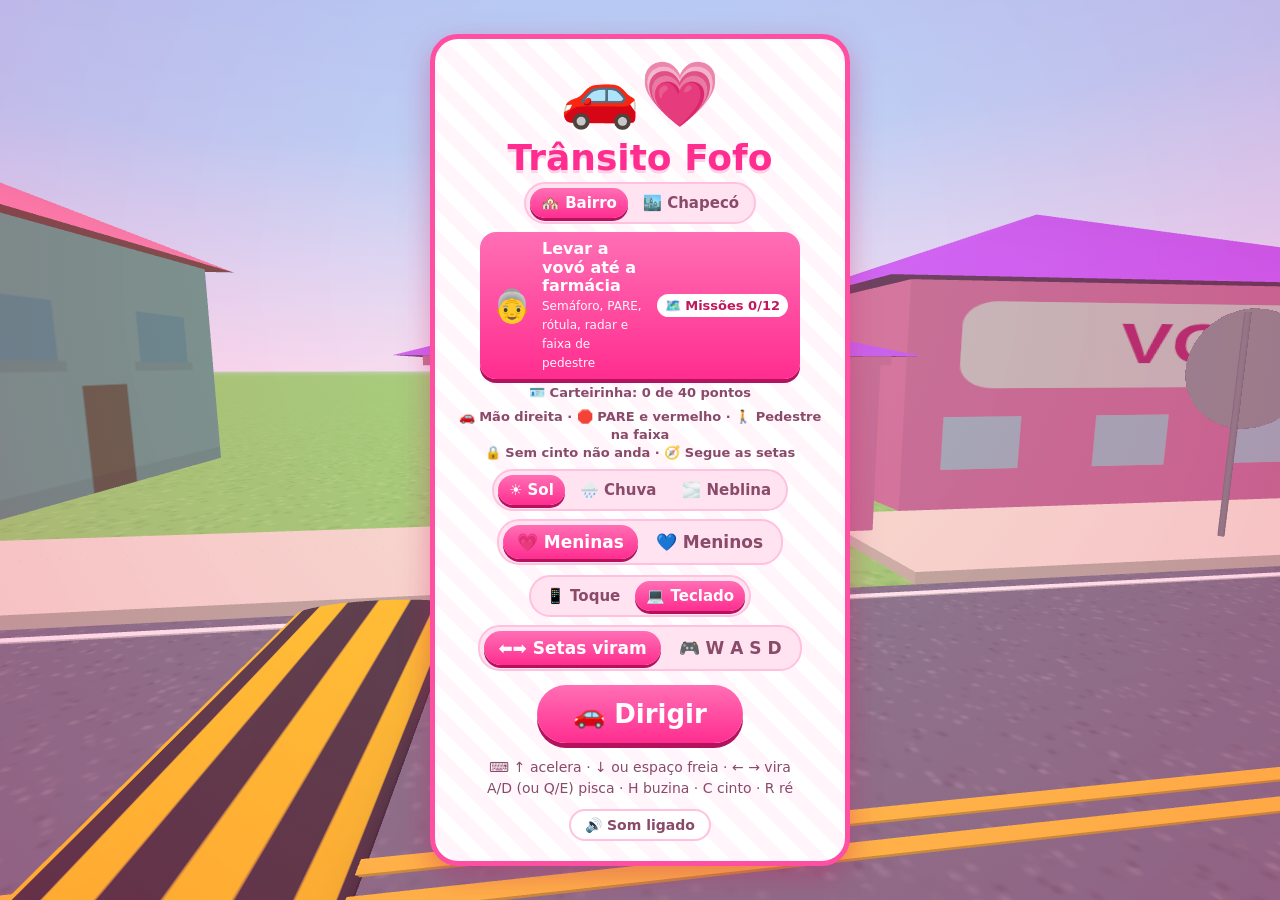
==== vr/index.html @ c03e8977 "Óculos (Meta Quest): versão de teste em /vr/ — dirigir sentado no banco do motorista Co-Authored-By:" ====
<!doctype html>
<html lang="pt-BR">
<head>
<meta charset="utf-8">
<meta name="viewport" content="width=device-width,initial-scale=1,maximum-scale=1,user-scalable=no,viewport-fit=cover">
<meta name="theme-color" content="#ff4fa3">
<meta name="robots" content="noindex">
<title>Trânsito Fofo — o bairro</title>
<link rel="icon" href="data:,">
<style>
/* tema (spec 015): os rosas da interface viram variáveis; body.tema-azul troca pelo mesmo tom em azul (matiz 215°).
   Vermelho de multa/limite, amarelo e verde não mudam (são cores de trânsito). */
:root {
  --t-3a1028: #3a1028;
  --t-5a2a4a: #5a2a4a;
  --t-6a2a4a: #6a2a4a;
  --t-78003c-rgb: 120 0 60;
  --t-8a2a5a: #8a2a5a;
  --t-8a4a6a: #8a4a6a;
  --t-a00050-rgb: 160 0 80;
  --t-b3125f: #b3125f;
  --t-c2185b: #c2185b;
  --t-c2185b-rgb: 194 24 91;
  --t-e0157a: #e0157a;
  --t-ff2d8f: #ff2d8f;
  --t-ff3d9a: #ff3d9a;
  --t-ff4fa3: #ff4fa3;
  --t-ff4fa3-rgb: 255 79 163;
  --t-ff6fb5: #ff6fb5;
  --t-ffa6d2: #ffa6d2;
  --t-ffc1de: #ffc1de;
  --t-ffc4df: #ffc4df;
  --t-ffd1e6: #ffd1e6;
  --t-ffd6ec-rgb: 255 214 236;
  --t-ffd9ea: #ffd9ea;
  --t-ffe3f0: #ffe3f0;
  --t-fff0f7: #fff0f7;
  --t-fff5fa: #fff5fa;
}
body.tema-azul {
  --t-3a1028: #0b1a2f;
  --t-5a2a4a: #223652;
  --t-6a2a4a: #223c62;
  --t-78003c-rgb: 0 42 105;
  --t-8a2a5a: #224982;
  --t-8a4a6a: #405b85;
  --t-a00050-rgb: 0 58 145;
  --t-b3125f: #0c4baa;
  --t-c2185b: #1155b9;
  --t-c2185b-rgb: 17 85 185;
  --t-e0157a: #0e5fd8;
  --t-ff2d8f: #1e78ff;
  --t-ff3d9a: #1975ff;
  --t-ff4fa3: #2b80ff;
  --t-ff4fa3-rgb: 43 128 255;
  --t-ff6fb5: #4b93ff;
  --t-ffa6d2: #82b4ff;
  --t-ffc1de: #93beff;
  --t-ffc4df: #96c0ff;
  --t-ffd1e6: #a3c8ff;
  --t-ffd6ec-rgb: 168 203 255;
  --t-ffd9ea: #abcdff;
  --t-ffe3f0: #b5d3ff;
  --t-fff0f7: #c2daff;
  --t-fff5fa: #c7ddff;
}

* { box-sizing: border-box; -webkit-tap-highlight-color: transparent; }
html, body {
  margin: 0; height: 100%; overflow: hidden; background: #8fd0ff;
  font-family: "Trebuchet MS", "Arial Rounded MT Bold", system-ui, sans-serif;
  user-select: none; -webkit-user-select: none; -webkit-touch-callout: none; touch-action: none;
}
#game { position: fixed; inset: 0; width: 100%; height: 100%; display: block; }
#hud, .overlay, #pedais { height: 100vh; height: 100dvh; bottom: auto; }
.hidden { display: none !important; }

/* ---------- Tela inicial ---------- */
.overlay { position: fixed; inset: 0; display: flex; align-items: center; justify-content: center; padding: 16px;
  background: radial-gradient(circle at 50% 30%, rgb(var(--t-ffd6ec-rgb) / .25), rgb(var(--t-ff4fa3-rgb) / .3)); }
.card { background: #fff; border-radius: 28px; padding: 20px 22px; text-align: center; max-width: 420px; width: 100%;
  max-height: 100%; overflow: auto; touch-action: pan-y; border: 5px solid var(--t-ff4fa3); box-shadow: 0 10px 30px rgb(var(--t-c2185b-rgb) / .35);
  background-image: repeating-linear-gradient(45deg, #fff 0 14px, var(--t-fff5fa) 14px 28px); }
.bigIcon { font-size: 64px; line-height: 1.1; }
h1 { margin: 8px 0 4px; font-size: 36px; color: var(--t-ff2d8f); text-shadow: 0 3px 0 var(--t-ffd1e6); }
.sub { margin: 0 0 16px; color: var(--t-8a4a6a); font-weight: 700; font-size: 17px; line-height: 1.4; }
.hint { color: var(--t-8a4a6a); font-size: 14px; margin: 14px 0 0; line-height: 1.5; }
button { font: inherit; font-size: 26px; font-weight: 900; color: #fff; background: linear-gradient(var(--t-ff6fb5), var(--t-ff2d8f));
  border: none; border-radius: 40px; padding: 14px 36px; box-shadow: 0 5px 0 var(--t-b3125f); cursor: pointer; }
button:active { transform: translateY(3px); box-shadow: 0 2px 0 var(--t-b3125f); }
.mute { display: inline-block; margin-top: 10px; padding: 6px 14px; border-radius: 16px; font-weight: 800; font-size: 14px;
  color: var(--t-8a4a6a); border: 2px solid var(--t-ffc1de); cursor: pointer; background: #fff; }
#fps { position: fixed; bottom: 4px; right: 6px; color: #fff; font: 700 12px monospace; background: rgba(0,0,0,.45); padding: 2px 8px; border-radius: 8px; pointer-events: none; }

/* ---------- flash do radar e estrelinhas voando ---------- */
#flash { position: fixed; inset: 0; background: #fff; pointer-events: none; opacity: 0; }
#flash.pisca { animation: flash .55s ease-out; }
/* spec 051: foto do radar — cartão de foto (polaroide) com o carro visto do poste do radar */
#fotoRadar { position: fixed; right: 10px; top: calc(env(safe-area-inset-top, 0px) + 92px); width: min(230px, 46vw); z-index: 8; pointer-events: none;
  background: #fffdf6; border-radius: 6px; padding: 7px 7px 9px; box-shadow: 0 6px 18px rgba(0,0,0,.35); transform: rotate(2.5deg);
  font: 700 11px/1.35 ui-monospace, Consolas, monospace; color: #222; text-shadow: none; }
#fotoRadar.entra { animation: fotoEntra .45s cubic-bezier(.2,1.4,.4,1); }
@keyframes fotoEntra { from { transform: translateX(120%) rotate(12deg); opacity: 0; } to { transform: rotate(2.5deg); opacity: 1; } }
#fotoRadar .fotoTopo { background: #111; color: #ffd23f; font-weight: 900; font-size: 11px; padding: 3px 6px; border-radius: 3px 3px 0 0; letter-spacing: .5px; }
#fotoImg { display: block; width: 100%; aspect-ratio: 4 / 3; object-fit: cover; filter: grayscale(.55) sepia(.35) contrast(1.15); background: #333; }
#fotoTxt { margin-top: 5px; }
#fotoTxt b { color: #c8102e; font-size: 13px; }
@keyframes flash { 0% { opacity: .95 } 100% { opacity: 0 } }
#voo { position: fixed; inset: 0; pointer-events: none; }
.voa.perde { color: #ff3b3b; text-shadow: 0 2px 0 #fff, 0 0 8px rgba(0,0,0,.45); }
.voa { position: fixed; transform: translate(0, 0); margin: -16px 0 0 -70px; width: 140px; white-space: nowrap; text-align: center; font-size: 28px; font-weight: 900;
  color: #ffd84d; text-shadow: 0 2px 0 var(--t-c2185b), 0 0 8px rgba(0,0,0,.4); transition: transform 1.1s cubic-bezier(.5,-0.3,.6,1), opacity 1.1s ease-in; }

/* ---------- relatório da viagem ---------- */
#relatorio { z-index: 5; background: rgb(var(--t-ff4fa3-rgb) / .35); }
.card.rel { padding: 14px 16px 16px; text-align: left; }
.relTopo { display: flex; align-items: center; gap: 10px; }
.relTopo .bigIcon { font-size: 46px; }
.relTopo h2 { margin: 0; font-size: 24px; color: var(--t-ff2d8f); }
.relTopo .sub { margin: 2px 0 0; font-size: 15px; }
.relEstrelas { text-align: center; font-size: 40px; font-weight: 900; color: #ffb400; margin: 6px 0 4px; text-shadow: 0 2px 0 #ffe6a0; }
#relLista { list-style: none; margin: 0; padding: 0; display: flex; flex-direction: column; gap: 5px; }
#relLista li { border-radius: 14px; padding: 6px 10px; font-weight: 800; font-size: 15px; display: flex; flex-wrap: wrap; align-items: baseline; gap: 2px 8px; }
#relLista li b { margin-left: auto; white-space: nowrap; }
#relLista li small.lin { flex-basis: auto; order: 0; font-size: 13px; }
#relLista li small { flex-basis: 100%; order: 3; font-weight: 700; color: var(--t-8a4a6a); font-size: 13px; }
#relLista li.ok { background: #e8fbe9; color: #1f7a35; }
#relLista li.multa, #relLista li.bat { background: #ffe8e8; color: #b3121b; }
.relTotal { margin-top: 10px; text-align: center; font-size: 21px; font-weight: 900; color: #b3121b; background: #fff0f0; border-radius: 16px; padding: 8px; border: 3px solid #ffc1c1; }
#relatorio.semMulta .relTotal { color: #1f7a35; background: #e8fbe9; border-color: #b8ecc0; }
.relTotal b { font-size: 25px; }
.relCnh { text-align: center; margin: 8px 0 12px; font-weight: 800; color: #5a3a4a; font-size: 16px; line-height: 1.5; }
#relSusp.ruim { color: #b3121b; } #relSusp.bom { color: #1f7a35; }
.card.rel button { display: block; margin: 0 auto; font-size: 22px; padding: 12px 26px; }
.missao { margin: 0 0 8px; color: var(--t-e0157a); font-size: 18px; font-weight: 800; }

/* ---------- Pedais (spec 005): acelerador deslizante à direita, freio à esquerda ---------- */
#pedais { --f: 0; --lim: .57; --v: 0; --pad: 14px; position: fixed; inset: 0; pointer-events: none; z-index: 2; }
.pedal .sola { position: relative; border-radius: 30px; transition: transform .07s ease-out, box-shadow .07s ease-out, filter .07s; }
.pedal .sola::after { content: ''; position: absolute; inset: 0; border: 4px solid #fff; border-radius: inherit; pointer-events: none; }
.pedal .nerv { position: absolute; inset: 0; border-radius: inherit; pointer-events: none;
  background: repeating-linear-gradient(to top, transparent 0 15px, rgba(0,60,20,.13) 15px 19px); }

/* acelerador */
/* spec 016: acelerador VERDE (anda) e freio VERMELHO (para), como o semáforo — iguais nos dois temas */
#acelTrilho { position: absolute; inset: 0; background: linear-gradient(90deg, #c8f5cf, #8ee09b 55%, #5fcd74);
  box-shadow: 0 7px 0 #1f7a35, 0 10px 18px rgba(0,0,0,.28); }
#acelFill { position: absolute; inset: 0; border-radius: inherit;
  background: linear-gradient(to top, #8fe39c 0, #1fae4b calc(var(--pad) + var(--lim) * (100% - 2 * var(--pad))),
    #ffb347 calc(var(--pad) + var(--lim) * (100% - 2 * var(--pad))), #ff7a00 100%);     /* acima do limite: laranja (vermelho é do freio) */
  clip-path: inset(calc(var(--pad) + (1 - var(--f)) * (100% - 2 * var(--pad))) 0 0 0 round 16px 16px 30px 30px); }
#acelFaixa { position: absolute; left: -2px; right: -2px; height: 9px; transform: translateY(50%); border-radius: 5px;
  bottom: calc(var(--pad) + var(--lim) * (100% - 2 * var(--pad))); transition: bottom .35s ease-out;
  background: linear-gradient(#fff3a6, #ffcc1f 45%, #e6a300); box-shadow: 0 0 0 2px #fff, 0 2px 6px rgba(0,0,0,.3); z-index: 2; }
#acelLim { position: absolute; right: calc(100% + 8px); top: 50%; transform: translateY(-50%); background: #ffd23f; color: #6b4200;
  font-weight: 900; font-size: 15px; line-height: 1; padding: 5px 8px; border-radius: 12px; border: 3px solid #fff;
  box-shadow: 0 2px 6px rgba(0,0,0,.25); text-shadow: none; }
#acelLim::after { content: ''; position: absolute; left: 100%; top: 50%; transform: translateY(-50%); border: 6px solid transparent; border-left-color: #fff; }
#acelVel { position: absolute; left: 12px; right: 12px; height: 4px; border-radius: 2px; background: rgba(255,255,255,.9);
  bottom: calc(var(--pad) + var(--v) * (100% - 2 * var(--pad))); transform: translateY(50%); box-shadow: 0 0 0 1px rgb(var(--t-a00050-rgb) / .35); z-index: 1; }
#acelPe { position: absolute; left: 50%; width: 62px; height: 62px; margin-left: -31px; z-index: 3;
  bottom: calc(var(--pad) + var(--f) * (100% - 2 * var(--pad))); transform: translateY(50%) scale(.8); opacity: 0;
  transition: opacity .1s, transform .1s; filter: drop-shadow(0 3px 3px rgba(0,70,25,.4)); }
#acelPe svg { width: 100%; height: 100%; display: block; }
#acelDica { position: absolute; left: 0; right: 0; bottom: 18%; text-align: center; color: #1f7a35; font-weight: 900; font-size: 15px;
  line-height: 1.15; text-shadow: 0 1px 0 #fff; animation: dica 1.4s ease-in-out infinite; }
@keyframes dica { 0%, 100% { transform: translateY(6px) } 50% { transform: translateY(-10px) } }
#acelRot { position: absolute; left: 50%; top: -13px; transform: translateX(-50%) rotate(-3deg); background: #1fae4b; color: #fff;
  font-weight: 900; font-size: 13px; letter-spacing: 1px; padding: 2px 9px; border-radius: 10px; border: 2px solid #fff;
  box-shadow: 0 2px 5px rgba(0,0,0,.25); text-shadow: none; z-index: 4; white-space: nowrap; transition: transform .07s; }
/* afunda ao toque */
#acel.apertado #acelTrilho { transform: translateY(5px) scaleX(.95);
  box-shadow: 0 2px 0 #1f7a35, 0 4px 8px rgba(0,0,0,.25), 0 0 18px 4px rgba(31,174,75,.45); }
#acel.apertado #acelRot { transform: translateX(-50%) translateY(5px) rotate(-3deg); }
#acel.apertado #acelPe { opacity: 1; transform: translateY(50%) scale(1); }
#acel.apertado #acelDica, #acel.usado #acelDica { display: none; }
#acel.acima #acelPe path { fill: #fff1de; stroke: #ff7a00; }
#acel.acima #acelTrilho::after { border-color: #ffd9b0; animation: alerta .5s ease-in-out infinite alternate; }
@keyframes alerta { from { box-shadow: 0 0 0 0 rgba(255,122,0,.0) } to { box-shadow: 0 0 0 5px rgba(255,122,0,.6) } }

/* freio */
#freio .sola { position: absolute; inset: 0; background: radial-gradient(circle at 35% 25%, #ff6a5c, #e8262f 55%, #b3121b);
  box-shadow: 0 7px 0 #7a0a0a, 0 10px 18px rgba(0,0,0,.28); }
#freio .nerv { background: repeating-linear-gradient(to top, transparent 0 13px, rgba(90,0,10,.14) 13px 17px); }
#freio .rot { position: absolute; inset: 0; display: flex; flex-direction: column; align-items: center; justify-content: center; gap: 2px;
  color: #fff; text-shadow: 0 2px 0 #9b1020; }
#freio .ico { font-size: 38px; line-height: 1; text-shadow: none; filter: drop-shadow(0 2px 0 rgba(120,0,20,.45)); }
#freio b { font-size: 21px; font-weight: 900; letter-spacing: 1.5px; }
#freio.apertado .sola { transform: perspective(500px) rotateX(10deg) translateY(6px) scale(.95); filter: brightness(.9) saturate(1.15);
  box-shadow: 0 1px 0 #7a0a0a, 0 3px 6px rgba(0,0,0,.25), 0 0 0 7px rgba(255,70,50,.45), 0 0 22px 6px rgba(255,40,30,.5); }
#freio.apertado .sola::after { border-color: #ffe1e1; }
#freio.apertado .ico { animation: aperta .25s ease-out; }
@keyframes aperta { 0% { transform: scale(1) } 40% { transform: scale(1.25, .8) } 100% { transform: scale(1) } }

/* escolha do controle no menu */
.modo { display: inline-flex; gap: 4px; padding: 4px; margin: 0 0 14px; background: var(--t-ffe3f0); border-radius: 22px; border: 2px solid var(--t-ffc1de); }
.modo span { padding: 7px 14px; border-radius: 18px; font-weight: 900; font-size: 17px; color: var(--t-8a4a6a); cursor: pointer; }
.modo span.on { background: linear-gradient(var(--t-ff6fb5), var(--t-ff2d8f)); color: #fff; box-shadow: 0 3px 0 var(--t-b3125f); }
#corCtl { display: flex; width: max-content; margin: 0 auto 10px; }
#corCtl span[data-cor=azul].on { background: linear-gradient(#6fb0ff, #2d74ff); box-shadow: 0 3px 0 #1249b3; }

.setaBtn { pointer-events: auto; width: 46px; height: 46px; padding: 0; border-radius: 50%; display: flex; align-items: center; justify-content: center;
  background: radial-gradient(circle at 35% 30%, #ffd98a, #f5a623 60%, #d98400); border: 3px solid #fff;
  box-shadow: 0 4px 0 #9a5800, 0 6px 10px rgba(0,0,0,.25); filter: saturate(.75) brightness(.95); touch-action: none; }
.setaBtn svg { width: 27px; height: 27px; display: block; }
.reBtn { font: 900 18px/1 system-ui, sans-serif; color: #fff; }                         /* spec 046: ré no Centro */
.reBtn.on { background: radial-gradient(circle at 35% 30%, #ffffff, #dfe7ff 55%, #b9c7f0); color: #2b3a8a; }
body.centro.modo-volante #setas { width: 150px; margin-left: -75px; }
.setaBtn:active { transform: translateY(3px); box-shadow: 0 2px 0 #9a5800, 0 4px 8px rgba(0,0,0,.25); }
.setaBtn.ligada { filter: none; border-color: #fff3c4; }
.setaBtn.ligada.aceso { background: radial-gradient(circle at 35% 30%, #fff6c8, #ffd000 55%, #ffae00);
  box-shadow: 0 5px 0 #9a5800, 0 0 0 5px rgba(255,200,0,.55), 0 0 22px 8px rgba(255,190,0,.75); }

/* =====================================================================================================================
   spec 008 — interface em 3 faixas: TOPO (placar + barra de GPS, ≤ 22% da altura) · MEIO livre (22–68%) · PAINEL (≥ 70%)
   Os avisos temporários (multa, dica, boas-vindas, indicadores do PARE) entram só no alto do meio (22% a 37%).
   ===================================================================================================================== */
:root { --sb: env(safe-area-inset-bottom, 0px); --st: env(safe-area-inset-top, 0px); --m: 10px; --pedalW: clamp(66px, 20vw, 80px);
  --volW: min(156px, 40vw); --volPedW: clamp(60px, 17vw, 72px); --painelBase: calc(var(--sb) + 10px); }

/* ---------- topo: 1 linha fina ---------- */
#hud { position: fixed; inset: 0; pointer-events: none; color: #fff; text-shadow: 0 2px 0 var(--t-c2185b), 0 0 6px rgba(0,0,0,.35); }
#topo { position: absolute; top: calc(var(--st) + 6px); left: 6px; right: 6px; display: flex; justify-content: center; align-items: center; gap: 5px; }
#missaoTxt { display: none; }
#placar { display: flex; gap: 5px; }
#placar span, #rumo { background: rgba(255,255,255,.92); color: var(--t-8a2a5a); text-shadow: none; font-weight: 900; font-size: 15px; line-height: 1;
  padding: 5px 8px; border-radius: 13px; box-shadow: 0 2px 5px rgba(0,0,0,.18); white-space: nowrap; transition: transform .15s; }
#placar span.pula { animation: pula .45s ease-out; }
#placar span.treme { animation: tremePlacar .5s ease-in-out; background: #ffe1e1; }
@keyframes tremePlacar { 0%, 100% { transform: translateX(0) } 20% { transform: translateX(-5px) rotate(-4deg) } 40% { transform: translateX(5px) rotate(4deg) }
  60% { transform: translateX(-4px) rotate(-2deg) } 80% { transform: translateX(3px) } }
@keyframes pula { 0% { transform: scale(1) } 35% { transform: scale(1.35) } 100% { transform: scale(1) } }
#rumo { display: flex; align-items: center; gap: 4px; padding: 2px 8px 2px 3px; }
#rumo small { font-size: 12px; }
#seta { position: relative; width: 21px; height: 21px; border-radius: 50%; background: var(--t-ff4fa3); flex: none; }
#seta svg { width: 100%; height: 100%; display: block; }
@media (max-width: 370px) { #placar span, #rumo { font-size: 13px; padding: 5px 6px; } #rumo { padding: 2px 6px 2px 3px; } #topo, #placar { gap: 4px; } }

/* ---------- barra única de GPS: conversão + próximo sinal + "curva!" (substitui balão, chips e o chip do pedal) ---------- */
#barra { position: absolute; top: calc(var(--st) + 40px); left: 6px; right: 6px; display: flex; flex-wrap: wrap; justify-content: center; gap: 4px 5px; }
#gps { background: #1a73e8; color: #fff; text-shadow: none; border: 2px solid #fff; border-radius: 14px; padding: 4px 10px;
  box-shadow: 0 2px 6px rgba(0,0,0,.25); font-weight: 900; font-size: 15px; line-height: 1.15; white-space: nowrap; max-width: 100%; animation: popB .35s ease-out; }
#gpsSub { color: #ffd23f; font-size: 14px; }
#gpsSub::before { content: '· '; color: #fff; }
#gps.ok { background: #1f9d55; }
#gps.ok #gpsSub { color: #fff; }
#ambChip { font-weight: 900; font-size: 15px; padding: 4px 10px; border-radius: 14px; border: 2px solid #fff; color: #fff; text-shadow: none;
  animation: giroflex .5s steps(1) infinite; }
@keyframes giroflex { 0% { background: #e8262f; } 50% { background: #2a6aff; } }
#gps.espera { background: #e8262f; animation: none; }
#gps.agora { background: var(--t-ff4fa3); animation: gpsAgora .45s ease-in-out infinite alternate; }
@keyframes gpsAgora { from { transform: scale(1); } to { transform: scale(1.12); } }
#proximo { display: flex; gap: 5px; }
.chip { background: rgba(255,255,255,.95); color: var(--t-5a2a4a); text-shadow: none; font-weight: 900; font-size: 15px; line-height: 1.15; padding: 4px 9px; border-radius: 14px;
  box-shadow: 0 2px 5px rgba(0,0,0,.2); border: 2px solid #8a909c; white-space: nowrap; }
.chip.vermelho { border-color: #e8262f; background: #ffe3e3; color: #a0101a; }
.chip.amarelo { border-color: #f2b705; background: #fff6d6; color: #7a5a00; }
.chip.verde { border-color: #1fae4b; background: #e3fbe8; color: #11672c; }
.chip.pare { border-color: #e8262f; }
#acelCurva { background: #fff; color: var(--t-c2185b); border: 2px solid var(--t-ff4fa3); font-weight: 900; font-size: 15px; line-height: 1.15; padding: 4px 9px; border-radius: 14px;
  box-shadow: 0 2px 5px rgba(0,0,0,.2); text-shadow: none; white-space: nowrap; animation: popB .3s ease-out; }
#acelCurva:not(.on) { display: none; }
@keyframes popB { from { transform: scale(.4); opacity: 0 } to { transform: scale(1); opacity: 1 } }
@media (max-width: 370px) { #gps, .chip, #acelCurva { font-size: 14px; padding: 3px 7px; } #gpsSub { font-size: 13px; } }

/* ---------- avisos temporários: só no alto do meio (de 22% a 37% da altura) ---------- */
#aviso, #dica { position: absolute; left: 50%; top: 22%; transform: translateX(-50%); width: min(94vw, 440px); background: rgba(255,255,255,.96); color: var(--t-3a1028);
  text-shadow: none; border: 3px solid #e8262f; border-radius: 16px; padding: 5px 10px 6px; box-shadow: 0 5px 14px rgba(0,0,0,.28); animation: pop .45s ease-out; text-align: center; }
#dica { border-color: #ff9f1c; }
#avisoTitulo { font-weight: 900; font-size: 21px; line-height: 1.15; color: #d0121b; white-space: nowrap; overflow: hidden; text-overflow: ellipsis; }
#avisoLinha .nw { white-space: nowrap; }
#avisoLinha { font-weight: 900; font-size: 16px; line-height: 1.2; margin-top: 2px; white-space: nowrap; letter-spacing: -.3px; }
#avisoExplica { font-weight: 800; font-size: 16px; color: var(--t-6a2a4a); margin-top: 2px; line-height: 1.2; }
#dicaTxt { font-weight: 900; font-size: 20px; line-height: 1.15; }
#dicaSub { font-weight: 800; font-size: 15px; color: var(--t-6a2a4a); margin-top: 2px; line-height: 1.2; }
@media (max-width: 370px) { #aviso, #dica { width: 97vw; padding: 4px 6px 5px; } #avisoLinha { font-size: 15px; letter-spacing: -.5px; } #avisoTitulo { font-size: 20px; } #avisoExplica, #dicaSub { font-size: 15px; } }
/* boas-vindas / acertos: pílula de 1 linha no alto do meio */
#msg { position: absolute; left: 50%; top: 22%; transform: translateX(-50%); font-size: 17px; font-weight: 900; line-height: 1.15;
  background: rgb(var(--t-ff4fa3-rgb) / .9); border: 2px solid #fff; border-radius: 15px; padding: 3px 12px 4px; box-shadow: 0 3px 8px rgba(0,0,0,.2); text-shadow: 0 1px 0 var(--t-b3125f);
  text-align: center; width: max-content; max-width: 92vw; white-space: pre-line; animation: pop .5s ease-out; }
@keyframes pop { from { transform: translateX(-50%) scale(.3); opacity: 0 } to { transform: translateX(-50%) scale(1); opacity: 1 } }
/* indicadores do PARE: pequenos, nas bordas, logo abaixo da linha das boas-vindas */
.lado { position: absolute; top: calc(22% + 34px); font-weight: 900; font-size: 14px; line-height: 1.1; padding: 4px 9px; border-radius: 13px; text-shadow: none;
  border: 2px solid #fff; box-shadow: 0 3px 8px rgba(0,0,0,.3); white-space: nowrap; }
#ladoEsq { left: max(6px, env(safe-area-inset-left)); }
#ladoDir { right: max(6px, env(safe-area-inset-right)); }
.lado.vem { background: #e8262f; color: #fff; animation: piscaLado .5s ease-in-out infinite alternate; }
.lado.livre { background: #1fae4b; color: #fff; }
@keyframes piscaLado { from { transform: scale(1) } to { transform: scale(1.07) } }
#hud.cartao .lado { visibility: hidden; }      /* o cartão de multa/dica (4 s) ocupa o lugar; os indicadores voltam depois */

/* ---------- painel embaixo (≥ 70% da altura): velocímetro no centro, setas dos lados ---------- */
#velBox { position: absolute; left: 50%; margin-left: -45px; width: 90px; height: 54px; bottom: calc(var(--painelBase) + 12px);
  display: flex; align-items: center; justify-content: center; gap: 4px; background: rgba(255,255,255,.88); color: #333; text-shadow: none;
  padding: 0 5px 0 4px; border-radius: 18px; box-shadow: 0 3px 8px rgba(0,0,0,.25); border: 3px solid var(--t-ff4fa3); }
#velNum { display: flex; flex-direction: column; align-items: center; line-height: 1; min-width: 36px; }
#velTxt { font-size: 27px; font-weight: 900; line-height: 1; }
#velNum small { font-size: 10px; font-weight: 800; color: #777; margin-top: 1px; }
#limPlaca { width: 36px; height: 36px; border-radius: 50%; background: #fff; border: 4px solid #e8262f; flex: none;
  display: flex; align-items: center; justify-content: center; font-weight: 900; font-size: 15px; color: #111; }
#velBox.acima { background: #ffe1e1; border-color: #e8262f; animation: treme .35s ease-in-out infinite alternate; }
#velBox.acima #velTxt { color: #e8262f; }
#velBox { pointer-events: auto; cursor: pointer; }
#velBox.re { background: #fff; border-color: #333; }
#velBox.re #velUn { color: #fff; background: #333; border-radius: 6px; padding: 1px 5px; }
@keyframes treme { from { transform: rotate(-2deg) } to { transform: rotate(2deg) } }
#setas { position: fixed; left: 50%; width: 192px; margin-left: -96px; bottom: calc(var(--painelBase) + 16px); display: flex; justify-content: space-between;
  z-index: 3; pointer-events: none; }

/* pedais (modo padrão): freio à esquerda, acelerador à direita, baixos e finos, meio transparentes fora de uso */
#acel { position: absolute; right: max(var(--m), env(safe-area-inset-right)); bottom: var(--painelBase); width: var(--pedalW); height: calc(30vh - 32px); height: calc(30dvh - 32px); }
#freio { position: absolute; left: max(var(--m), env(safe-area-inset-left)); bottom: var(--painelBase); width: var(--pedalW); height: min(108px, 16dvh); }
.pedal { opacity: .85; transition: opacity .12s; }
.pedal.apertado { opacity: 1; }
#freio { opacity: 1; }                   /* freio sempre opaco: vermelho translúcido sobre o céu parecia rosa */
#freio .ico { font-size: 26px; }
#freio b { font-size: 15px; letter-spacing: 1px; }
#acelLim { display: none; }               /* o limite aparece 1× só, no velocímetro; no pedal fica a faixa dourada */
#acelDica { font-size: 13px; }
#acelPe { width: 46px; height: 46px; margin-left: -23px; }
#acelRot { font-size: 11px; top: -11px; padding: 1px 7px; }

/* ---------- modo volante (2 polegares): volante à esquerda · velocímetro + setas no centro · freio em cima do acelerador à direita ---------- */
#thumb { position: fixed; left: max(var(--m), env(safe-area-inset-left)); bottom: var(--painelBase); width: var(--volW); height: var(--volW); pointer-events: none; z-index: 2; }
#stick { position: absolute; inset: 0; }
#wheel { width: 100%; height: 100%; filter: drop-shadow(0 4px 6px rgba(0,0,0,.25)); will-change: transform; opacity: .9; }
#thumb.active #wheel { opacity: 1; }
.wheel svg { width: 100%; height: 100%; display: block; }
#wheel svg .hz { transform-box: fill-box; transform-origin: center; }
#wheel.honk svg .hz { animation: squish .38s ease-out; }
@keyframes squish { 0% { transform: scale(1) } 25% { transform: scale(1.22, .78) } 55% { transform: scale(.92, 1.1) } 80% { transform: scale(1.04, .97) } 100% { transform: scale(1) } }
body.modo-volante { --centroX: calc((var(--m) + var(--volW) + 100vw - var(--m) - var(--volPedW)) / 2); --acelH: calc(30dvh - 86px); }
body.modo-volante #acel { width: var(--volPedW); height: calc(30vh - 86px); height: var(--acelH); }
body.modo-volante #acelRot { display: none; }
body.modo-volante #freio { right: max(var(--m), env(safe-area-inset-right)); left: auto; width: var(--volPedW); height: 58px;
  bottom: calc(var(--painelBase) + 30vh - 86px + 4px); bottom: calc(var(--painelBase) + var(--acelH) + 4px); }
body.modo-volante #freio .rot { gap: 0; }
body.modo-volante #freio .ico { font-size: 22px; }
body.modo-volante #freio b { font-size: 11px; letter-spacing: .5px; }
body.modo-volante #freio .sola, body.modo-volante #acelTrilho { border-radius: 22px; }
body.modo-volante #velBox { left: var(--centroX); bottom: calc(var(--painelBase) + 58px); }
/* spec 018: botão do cinto, logo acima do velocímetro; pisca até pôr; depois fica verde e some */
#cintoBtn { position: fixed; left: 50%; transform: translateX(-50%); bottom: calc(var(--painelBase) + 74px); z-index: 3;
  pointer-events: auto; font-family: inherit; font-weight: 900; font-size: 15px; line-height: 1; color: #fff; background: linear-gradient(#ff8a3d, #f05a00);
  border: 3px solid #fff; border-radius: 18px; padding: 8px 14px; box-shadow: 0 3px 0 #a33a00, 0 6px 12px rgba(0,0,0,.25);
  text-shadow: none; cursor: pointer; animation: cintoPulsa .7s ease-in-out infinite alternate; white-space: nowrap; }
#cintoBtn.chama { animation: cintoChama .5s ease-in-out 2; }
@keyframes cintoChama { 0%,100% { transform: translateX(-50%) rotate(0) } 25% { transform: translateX(-50%) rotate(-8deg) scale(1.15) } 75% { transform: translateX(-50%) rotate(8deg) scale(1.15) } }
#cintoBtn.ok { background: linear-gradient(#5fd17a, #1f9d55); box-shadow: 0 3px 0 #11672c, 0 6px 12px rgba(0,0,0,.25); animation: none; }
@keyframes cintoPulsa { from { transform: translateX(-50%) scale(1) } to { transform: translateX(-50%) scale(1.08) } }
body.modo-volante #cintoBtn { left: var(--centroX); bottom: calc(var(--painelBase) + 120px); }
body.modo-volante #setas { left: var(--centroX); width: 144px; margin-left: -72px; bottom: var(--painelBase); }   /* spec 060: 3 botões (← R →) de 46 px */
@media (max-width: 379px) {   /* spec 060: tela estreita (360 px): 3 botões de 44 px (o mínimo do polegar) cabem entre volante e pedal */
  body.modo-volante #setas { width: 134px; margin-left: -67px; }
  body.modo-volante #setas .setaBtn { width: 44px; height: 44px; }
}

/* spec 021/022: missões no menu, medalha e botões do relatório */
.missoes { display: grid; grid-template-columns: 1fr 1fr; gap: 6px; margin: 2px auto 6px; width: min(320px, 100%); }
.missoes > span { position: relative; display: flex; flex-direction: column; align-items: center; gap: 1px; padding: 6px 4px; border-radius: 14px; font-weight: 800; font-size: 12.5px; line-height: 1.15;
  background: var(--t-fff0f7); border: 2px solid var(--t-ffc1de); color: var(--t-8a4a6a); cursor: pointer; text-align: center; }
.missoes > span b { font-size: 22px; }
.missoes > span i { position: absolute; top: -6px; right: -4px; font-style: normal; font-size: 20px; }
.missoes > span.on { background: linear-gradient(var(--t-ff6fb5), var(--t-ff2d8f)); color: #fff; border-color: #fff; box-shadow: 0 3px 0 var(--t-b3125f); }
.menuCnh { font-size: 13px; font-weight: 800; color: var(--t-8a4a6a); margin: 0 0 8px; }
.relMedalha { margin-left: auto; font-size: 40px; line-height: 1; display: flex; flex-direction: column; align-items: center; }
.relMedalha small { font-size: 11px; font-weight: 900; color: #1f7a35; }
.relBotoes { display: flex; gap: 8px; justify-content: center; }
.relBotoes button.sec { background: #fff; color: var(--t-c2185b); box-shadow: 0 4px 0 var(--t-ffc1de); border: 2px solid var(--t-ffc1de); }
.relBotoes button { font-size: 18px; padding: 10px 14px; white-space: nowrap; }
#menu .sub { font-size: 13px; line-height: 1.35; margin: 4px 0 8px; }
/* spec 021: relatório mais compacto (ganhou medalha e 2 botões; com 4 multas tem de caber em pé sem rolar) */
.relTopo h2 { font-size: 21px; line-height: 1.1; }
.relTopo .bigIcon { font-size: 40px; }
.relEstrelas { font-size: 34px; margin: 2px 0 2px; }
#relLista { gap: 4px; }
#relLista li { padding: 4px 10px; font-size: 14px; }
.relTotal { margin-top: 6px; padding: 5px; font-size: 19px; }
.relTotal b { font-size: 22px; }
.relCnh { margin: 5px 0 8px; font-size: 14px; line-height: 1.35; }
.relBotoes button { font-size: 17px; padding: 9px 14px; }

/* spec 031: missão escolhida no menu + tela de missões com cartões */
.missaoAtual { display: flex; align-items: center; gap: 10px; margin: 4px auto 6px; width: min(320px, 100%); padding: 8px 12px;
  border-radius: 16px; background: linear-gradient(var(--t-ff6fb5), var(--t-ff2d8f)); color: #fff; cursor: pointer; text-align: left;
  box-shadow: 0 4px 0 var(--t-b3125f); }
.missaoAtual .ico { font-size: 32px; }
.missaoAtual b { display: block; font-size: 16px; line-height: 1.15; }
.missaoAtual small { font-size: 12px; opacity: .95; }
.missaoAtual .troca { margin-left: auto; font-weight: 900; font-size: 13px; background: #fff; color: var(--t-c2185b); border-radius: 12px; padding: 4px 8px; white-space: nowrap; }
#telaMissoes { z-index: 20; }
.card.telaM { max-height: 100%; overflow-y: auto; padding: 14px 14px 16px; }
.card.telaM h2 { margin: 0; color: var(--t-ff2d8f); }
.card.telaM .sub { margin: 2px 0 8px; font-size: 13px; }
#missaoCtl.missoes { display: flex; flex-direction: column; gap: 7px; width: 100%; margin: 0 0 10px; }
#missaoCtl.missoes > span { position: relative; display: grid; grid-template-columns: 44px 1fr auto; grid-template-rows: auto auto; align-items: center;
  column-gap: 8px; text-align: left; padding: 8px 10px; font-size: 14px; border-radius: 14px; }
#missaoCtl.missoes > span b { grid-row: 1 / 3; font-size: 32px; text-align: center; }
#missaoCtl.missoes > span strong { font-size: 15px; line-height: 1.15; }
#missaoCtl.missoes > span em { grid-column: 2; font-style: normal; font-weight: 700; font-size: 12px; opacity: .85; }
#missaoCtl.missoes > span i { position: static; grid-column: 3; grid-row: 1 / 3; font-size: 26px; text-align: center; min-width: 30px; }
#missaoCtl.missoes .dif { font-size: 11px; letter-spacing: -1px; }
#fechaMissoes { font-size: 18px; padding: 9px 20px; background: #fff; color: var(--t-c2185b); box-shadow: 0 4px 0 var(--t-ffc1de); border: 2px solid var(--t-ffc1de); }
#missaoCtl.missoes .dif u { text-decoration: none; opacity: .25; }
#tempoCtl { display: flex; width: max-content; margin: 0 auto 8px; }
/* ---------- spec 041 (do site): Toque/Teclado e Volante/Pedais no menu; painel de teclas no modo Teclado ---------- */
#aparelhoCtl, #modoCtl, #mapaCtl { display: flex; width: max-content; margin: 0 auto 8px; }
/* spec 045: até o jogo terminar de carregar, os botões do menu ficam apagados (antes pareciam travados) */
body.carregando #menu .modo, body.carregando #playBtn { opacity: .45; pointer-events: none; }
#mapaCtl span { font-size: 15px; padding: 6px 11px; }
#missaoCtl span.chapeco { border-style: dashed; }
#aparelhoCtl span, #modoCtl span { font-size: 15px; padding: 6px 11px; }
#pcPainel { display: none; }
body.aparelho-pc #acel, body.aparelho-pc #freio, body.aparelho-pc #thumb, body.aparelho-pc #setas { display: none !important; }
body.aparelho-pc #pcPainel { display: flex; flex-direction: column; gap: 7px; position: absolute; left: 14px; bottom: 14px; padding: 10px 12px;
  background: rgba(255,255,255,.9); border-radius: 18px; box-shadow: 0 3px 10px rgba(0,0,0,.22); border: 3px solid var(--t-ff4fa3);
  color: var(--t-5a2a4a); font-weight: 800; font-size: 14px; text-shadow: none; pointer-events: none; z-index: 5; }
.pcLinha { display: flex; align-items: center; gap: 5px; white-space: nowrap; }
.pcLinha span { margin-right: 6px; }
.pcLinha .soVolante { display: inline-flex; align-items: center; gap: 5px; }
body.modo-pedais .pcLinha .soVolante, #hintPc .soVolante.off { display: none; }
kbd { display: inline-flex; align-items: center; justify-content: center; min-width: 30px; height: 30px; padding: 0 6px; border-radius: 8px;
  font: 900 15px/1 system-ui, sans-serif; color: #333; background: linear-gradient(#fff, #e9e9ef); border: 2px solid #c9c9d4; box-shadow: 0 3px 0 #a9a9b6;
  transition: transform .05s, background .05s; }
kbd.largo { min-width: 58px; font-size: 12px; }
kbd.on { transform: translateY(3px); box-shadow: 0 0 0 #a9a9b6; background: linear-gradient(#ffe36b, #ffc81e); border-color: #e0a800; }
body.aparelho-pc #velBox { left: 50%; margin-left: -60px; }
#tempoCtl span { font-size: 15px; padding: 6px 11px; }
#tempoCtl.travado span:not(.on) { opacity: .35; }                     /* spec 053: missão da chuva */

/* =====================================================================================================================
   spec 041 (vinda da versão do site, spec 015 de lá) — Centro de Chapecó (centro.html): velocidade em cima do carro,
   nome da rua no topo, botão de sair, crédito do OpenStreetMap
   ===================================================================================================================== */
body.centro #velBox { display: none !important; }
#velCarro { position: fixed; left: 0; top: 0; z-index: 1; pointer-events: none; display: flex; align-items: baseline; gap: 2px; will-change: transform;
  color: #3dff6e; font-weight: 900; line-height: 1; text-shadow: 0 0 3px #000, 0 1px 2px #000, 0 0 6px rgba(0,0,0,.6); }
#velCarroN { font-size: 22px; }
#velCarroLim { align-self: center; margin-left: 4px; width: 24px; height: 24px; border-radius: 50%; background: #fff; border: 3px solid #e8262f;
  display: flex; align-items: center; justify-content: center; color: #111; font-size: 11px; font-weight: 900; text-shadow: none; box-shadow: 0 1px 3px rgba(0,0,0,.4); }
#velCarro small { font-size: 11px; font-weight: 800; }
#velCarro.acima { color: #ff4040; }
#velCarro.acima #velCarroN { display: inline-block; animation: tremeVel .3s ease-in-out infinite alternate; }
@keyframes tremeVel { from { transform: rotate(-4deg) scale(1.05) } to { transform: rotate(4deg) scale(1.15) } }
#ruaAtual { background: rgba(255,255,255,.92); color: var(--t-8a4a6a); text-shadow: none; font-weight: 900; font-size: 15px; line-height: 1; padding: 6px 10px;
  border-radius: 13px; box-shadow: 0 2px 5px rgba(0,0,0,.18); white-space: nowrap; max-width: calc(100vw - 80px); overflow: hidden; text-overflow: ellipsis; }
/* spec 063b: no Centro o nome da rua encolhe (reticências) antes de chegar no ✕ */
body.centro #topo { padding-right: 44px; box-sizing: border-box; }
body.centro #ruaAtual { flex: 0 1 auto; min-width: 0; }
#sair { position: absolute; top: calc(env(safe-area-inset-top, 0px) + 6px); right: 8px; width: 34px; height: 34px; border-radius: 50%; background: rgba(255,255,255,.92);
  color: var(--t-5a2a4a); text-shadow: none; font: 900 18px/34px system-ui, sans-serif; text-align: center; text-decoration: none; pointer-events: auto;
  box-shadow: 0 2px 5px rgba(0,0,0,.18); }
#credito { position: fixed; left: 50%; top: calc(env(safe-area-inset-top, 0px) + 42px); transform: translateX(-50%); z-index: 1; pointer-events: none; font: 600 10px/1.2 Roboto, Arial, sans-serif;
  color: rgba(0,0,0,.6); background: rgba(255,255,255,.55); padding: 1px 6px; border-radius: 6px; white-space: nowrap; }
.hint.credito { font-size: 12px; opacity: .8; }
.hint a { color: inherit; font-weight: 800; }
/* spec 065: botão do óculos (Meta Quest) — só aparece com VR no navegador */
#vrBtn { margin-top: 10px; font-size: 21px; }
#vrVinheta { cursor: pointer; text-decoration: underline dotted; }

</style>
</head>
<body class="carregando">
<canvas id="game"></canvas>

<div id="hud" class="hidden">
  <!-- spec 008: 3 faixas. Topo = 1 linha (placar + destino) e a barra única de GPS; meio livre; painel embaixo -->
  <div id="topo">
    <div id="placar"><span>⭐ <b id="estrelas">0</b></span><span>🪪 <b id="pontosCnh">0</b></span><span>💰 <b id="dinheiro">1.000,00</b></span></div>
    <div id="rumo"><div id="seta"><svg viewBox="0 0 30 30"><path d="M15 4 L24 15 H18.5 V26 H11.5 V15 H6 Z" fill="#fff" stroke="#fff" stroke-width="1.5" stroke-linejoin="round"/></svg></div><div><small id="rumoIco">👵💊</small> <b id="rumoTxt">0 m</b></div></div>
    <div id="missaoTxt"></div>
  </div>
  <div id="barra">
    <div id="gps" class="hidden"><span id="gpsTxt"></span> <span id="gpsSub">liga a seta!</span></div>
    <div id="proximo" class="hidden"></div>
    <div id="acelCurva">↪ curva!</div>
    <div id="ambChip" class="hidden">🚑 vem atrás</div>
  </div>
  <div id="ladoEsq" class="lado hidden"></div><div id="ladoDir" class="lado hidden"></div>
  <div id="aviso" class="hidden"><div id="avisoTitulo"></div><div id="avisoLinha"></div><div id="avisoExplica"></div></div>
  <div id="velBox" class="ui" title="tocar = engatar/desengatar a ré (R)"><div id="velNum"><div id="velTxt">0</div><small id="velUn">km/h</small></div><div id="limPlaca" title="limite da via">40</div></div>
  <div id="msg" class="hidden"></div>
  <div id="dica" class="hidden"><div id="dicaTxt"></div><div id="dicaSub"></div></div>
</div>

<!-- spec 007/008: botões da seta (pisca), dos lados do velocímetro -->
<div id="setas" class="hidden">
  <button id="setaEsq" class="setaBtn ui" data-lado="esq" aria-label="seta para a esquerda"><svg viewBox="0 0 40 40"><path d="M5 20 L19 7 V14 H35 V26 H19 V33 Z" fill="#fff" stroke="#b35d00" stroke-width="2.2" stroke-linejoin="round"/></svg></button>
  <button id="reBtn" class="setaBtn reBtn ui" aria-label="engatar a ré">R</button>
  <button id="setaDir" class="setaBtn ui" data-lado="dir" aria-label="seta para a direita"><svg viewBox="0 0 40 40"><path d="M35 20 L21 7 V14 H5 V26 H21 V33 Z" fill="#fff" stroke="#b35d00" stroke-width="2.2" stroke-linejoin="round"/></svg></button>
</div>

<!-- spec 018: cinto de segurança (antes de sair; tecla C no PC) — o carro anda mesmo sem cinto (jogo livre) -->
<button id="cintoBtn" class="ui hidden" aria-label="pôr o cinto de segurança">🔓 Pôr o cinto</button>

<!-- spec 008: volante fixo embaixo à esquerda (só vira; coração = buzina) -->
<div id="thumb" class="hidden">
  <div id="stick"><div class="wheel" id="wheel"></div></div>
</div>

<!-- spec 041 (do site): no modo Teclado, sem pedal/volante/setas na tela — painel com as teclas (acendem ao apertar) -->
<div id="pcPainel" class="hidden">
  <div class="pcLinha"><kbd data-k="ArrowUp">↑</kbd><span>acelera</span><kbd data-k="ArrowDown">↓</kbd><kbd data-k="Space" class="largo">espaço</kbd><span>freia</span></div>
  <div class="pcLinha"><span class="soVolante"><kbd data-k="ArrowLeft">←</kbd><kbd data-k="ArrowRight">→</kbd><span>vira</span></span><kbd data-k="KeyA">A</kbd><kbd data-k="KeyD">D</kbd><span>pisca</span></div>
  <div class="pcLinha"><kbd data-k="KeyH">H</kbd><span>buzina</span><kbd data-k="KeyC">C</kbd><span>cinto</span><kbd data-k="KeyR">R</kbd><span>ré</span></div>
</div>

<div id="pedais" class="hidden">
  <div id="freio" class="pedal">
    <div class="sola"><div class="nerv"></div><div class="rot"><span class="ico">✋</span><b>FREIO</b></div></div>
  </div>
  <div id="acel" class="pedal">
    <div id="acelTrilho" class="sola">
      <div class="nerv"></div>
      <div id="acelFill"></div>
      <div id="acelFaixa"><span id="acelLim">40</span></div>
      <div id="acelVel"></div>
      <div id="acelPe"><svg viewBox="-20 -20 40 40"><path d="M 0 -4 C 0 -14 -16 -16 -16 -4 C -16 6 -4 12 0 18 C 4 12 16 6 16 -4 C 16 -16 0 -14 0 -4 Z" transform="translate(0 -2)" fill="#fff" stroke="#1fae4b" stroke-width="2.4" stroke-linejoin="round"/></svg></div>
      <div id="acelDica">👆<br>arrasta</div>
    </div>
    <div id="acelRot">ACELERA</div>
  </div>
</div>

<div id="menu" class="overlay">
  <div class="card">
    <div class="bigIcon">🚗💗</div>
    <h1>Trânsito Fofo</h1>
    <!-- spec 045: o Centro de Chapecó é um mapa DENTRO do jogo: escolhe aqui (ou na tela de missões) e o Dirigir entra nele -->
    <div id="mapaCtl" class="modo ui"><span data-mapa="bairro">🏘️ Bairro</span><span data-mapa="chapeco">🏙️ Chapecó</span></div>
    <div id="missaoAtual" class="missaoAtual ui" role="button" aria-label="escolher a missão"><span class="ico">⏳</span><span><b>Carregando o jogo…</b><small>Só um instante</small></span></div>
    <p id="menuCnh" class="menuCnh"></p>
    <p class="sub">🚗 <b>Mão direita</b> · 🛑 PARE e vermelho · 🚶 Pedestre na faixa<br>🔒 Sem cinto não anda · 🧭 Segue as setas</p>
    <div id="tempoCtl" class="modo ui"><span data-tempo="sol">☀️ Sol</span><span data-tempo="chuva">🌧️ Chuva</span><span data-tempo="neblina">🌫️ Neblina</span></div>
    <!-- spec 041 (junta com a versão do site): Meninas/Meninos (o tema inteiro rosa/azul), Toque/Teclado e Volante/Pedais -->
    <div id="corCtl" class="modo ui"><span data-cor="rosa">💗 Meninas</span><span data-cor="azul">💙 Meninos</span></div>
    <div id="aparelhoCtl" class="modo ui"><span data-aparelho="toque">📱 Toque</span><span data-aparelho="pc">💻 Teclado</span></div>
    <!-- spec 059: jeito do teclado — ← → viram (A/D piscam) ou W A S D (A/D viram, ← → piscam, S parado = ré) -->
    <div id="teclasCtl" class="modo ui hidden"><span data-teclas="setas">⬅️➡️ Setas viram</span><span data-teclas="wasd">🎮 W A S D</span></div>
    <button id="playBtn">🚗 Dirigir</button>
    <!-- spec 065: dirigir no óculos (Meta Quest) — só aparece se o navegador tiver VR -->
    <button id="vrBtn" class="hidden">🥽 Dirigir no óculos</button>
    <p id="vrVinheta" class="hint hidden ui" role="button"></p>
    <p class="hint hidden" id="hintPc">⌨️ ↑ acelera · ↓ ou espaço freia<span class="soVolante"> · ← → vira</span><br>A/D (ou Q/E) pisca · H buzina · C cinto · R ré</p>
    <p class="hint" id="hintVolante">🎡 Polegar esquerdo no volante: arrasta ou gira · coração = buzina<br>🦶 Polegar direito no pedal: mais alto = mais rápido<br>Desliza pra cima = ✋ freio · ⬅️ ➡️ seta antes de virar<br>Toque no velocímetro = ré<br>PC: ← → vira · ↑ acelera · ↓ ou espaço freia · <b>A/D pisca</b> · H buzina · C cinto<br>Ré: parado, aperte R · ↑ anda para trás · R volta</p>
    <div id="muteBtn" class="mute ui">🔊 Som ligado</div>
  </div>
</div>

<!-- spec 051: a "foto do radar" (aparece quando o radar pega o carro acima do limite) -->
<div id="fotoRadar" class="hidden"><div class="fotoTopo">📸 FISCALIZAÇÃO ELETRÔNICA</div><img id="fotoImg" alt="foto do radar"><div id="fotoTxt"></div></div>
<div id="flash" class="hidden"></div>
<div id="voo"></div>

<!-- spec 031: tela de missões (cartões com o que ensina, dificuldade e medalha) -->
<div id="telaMissoes" class="overlay hidden">
  <div class="card telaM ui">
    <h2>🗺️ Missões</h2>
    <p class="sub">Toque numa missão para escolher</p>
    <div id="missaoCtl" class="missoes"></div>
    <button id="fechaMissoes" class="sec">⬅️ Voltar</button>
  </div>
</div>

<div id="relatorio" class="overlay hidden">
  <div class="card rel ui">
    <div class="relTopo"><span class="bigIcon" id="relIcone">💊</span><div><h2 id="relTitulo">Chegou na farmácia!</h2><p class="sub"><span id="relSub">A vovó agradece 💗</span> <span id="relTempo"></span></p></div><span id="relMedalha" class="relMedalha"></span></div>
    <div class="relEstrelas">⭐ <b id="relEstrelas">0</b></div>
    <ul id="relLista"></ul>
    <div class="relTotal">💰 Multas: <b id="relTotal">R$ 0,00</b></div>
    <div class="relCnh">🪪 <b id="relPontos">0</b> pontos na CNH<br><span id="relSusp"></span></div>
    <div class="relBotoes"><button id="deNovoBtn">🚗 De novo</button><button id="menuBtn" class="sec">🏠 Missões</button></div>
  </div>
</div>

<div id="fps" class="hidden"></div>
<script type="module">
const FONTES = {"three": "/**\n * @license\n * Copyright 2010-2024 Three.js Authors\n * SPDX-License-Identifier: MIT\n */\nconst REVISION = '170';\n\nconst MOUSE = { LEFT: 0, MIDDLE: 1, RIGHT: 2, ROTATE: 0, DOLLY: 1, PAN: 2 };\nconst TOUCH = { ROTATE: 0, PAN: 1, DOLLY_PAN: 2, DOLLY_ROTATE: 3 };\nconst CullFaceNone = 0;\nconst CullFaceBack = 1;\nconst CullFaceFront = 2;\nconst CullFaceFrontBack = 3;\nconst BasicShadowMap = 0;\nconst PCFShadowMap = 1;\nconst PCFSoftShadowMap = 2;\nconst VSMShadowMap = 3;\nconst FrontSide = 0;\nconst BackSide = 1;\nconst DoubleSide = 2;\nconst NoBlending = 0;\nconst NormalBlending = 1;\nconst AdditiveBlending = 2;\nconst SubtractiveBlending = 3;\nconst MultiplyBlending = 4;\nconst CustomBlending = 5;\nconst AddEquation = 100;\nconst SubtractEquation = 101;\nconst ReverseSubtractEquation = 102;\nconst MinEquation = 103;\nconst MaxEquation = 104;\nconst ZeroFactor = 200;\nconst OneFactor = 201;\nconst SrcColorFactor = 202;\nconst OneMinusSrcColorFactor = 203;\nconst SrcAlphaFactor = 204;\nconst OneMinusSrcAlphaFactor = 205;\nconst DstAlphaFactor = 206;\nconst OneMinusDstAlphaFactor = 207;\nconst DstColorFactor = 208;\nconst OneMinusDstColorFactor = 209;\nconst SrcAlphaSaturateFactor = 210;\nconst ConstantColorFactor = 211;\nconst OneMinusConstantColorFactor = 212;\nconst ConstantAlphaFactor = 213;\nconst OneMinusConstantAlphaFactor = 214;\nconst NeverDepth = 0;\nconst AlwaysDepth = 1;\nconst LessDepth = 2;\nconst LessEqualDepth = 3;\nconst EqualDepth = 4;\nconst GreaterEqualDepth = 5;\nconst GreaterDepth = 6;\nconst NotEqualDepth = 7;\nconst MultiplyOperation = 0;\nconst MixOperation = 1;\nconst AddOperation = 2;\nconst NoToneMapping = 0;\nconst LinearToneMapping = 1;\nconst ReinhardToneMapping = 2;\nconst CineonToneMapping = 3;\nconst ACESFilmicToneMapping = 4;\nconst CustomToneMapping = 5;\nconst AgXToneMapping = 6;\nconst NeutralToneMapping = 7;\nconst AttachedBindMode = 'attached';\nconst DetachedBindMode = 'detached';\n\nconst UVMapping = 300;\nconst CubeReflectionMapping = 301;\nconst CubeRefractionMapping = 302;\nconst EquirectangularReflectionMapping = 303;\nconst EquirectangularRefractionMapping = 304;\nconst CubeUVReflectionMapping = 306;\nconst RepeatWrapping = 1000;\nconst ClampToEdgeWrapping = 1001;\nconst MirroredRepeatWrapping = 1002;\nconst NearestFilter = 1003;\nconst NearestMipmapNearestFilter = 1004;\nconst NearestMipMapNearestFilter = 1004;\nconst NearestMipmapLinearFilter = 1005;\nconst NearestMipMapLinearFilter = 1005;\nconst LinearFilter = 1006;\nconst LinearMipmapNearestFilter = 1007;\nconst LinearMipMapNearestFilter = 1007;\nconst LinearMipmapLinearFilter = 1008;\nconst LinearMipMapLinearFilter = 1008;\nconst UnsignedByteType = 1009;\nconst ByteType = 1010;\nconst ShortType = 1011;\nconst UnsignedShortType = 1012;\nconst IntType = 1013;\nconst UnsignedIntType = 1014;\nconst FloatType = 1015;\nconst HalfFloatType = 1016;\nconst UnsignedShort4444Type = 1017;\nconst UnsignedShort5551Type = 1018;\nconst UnsignedInt248Type = 1020;\nconst UnsignedInt5999Type = 35902;\nconst AlphaFormat = 1021;\nconst RGBFormat = 1022;\nconst RGBAFormat = 1023;\nconst LuminanceFormat = 1024;\nconst LuminanceAlphaFormat = 1025;\nconst DepthFormat = 1026;\nconst DepthStencilFormat = 1027;\nconst RedFormat = 1028;\nconst RedIntegerFormat = 1029;\nconst RGFormat = 1030;\nconst RGIntegerFormat = 1031;\nconst RGBIntegerFormat = 1032;\nconst RGBAIntegerFormat = 1033;\n\nconst RGB_S3TC_DXT1_Format = 33776;\nconst RGBA_S3TC_DXT1_Format = 33777;\nconst RGBA_S3TC_DXT3_Format = 33778;\nconst RGBA_S3TC_DXT5_Format = 33779;\nconst RGB_PVRTC_4BPPV1_Format = 35840;\nconst RGB_PVRTC_2BPPV1_Format = 35841;\nconst RGBA_PVRTC_4BPPV1_Format = 35842;\nconst RGBA_PVRTC_2BPPV1_Format = 35843;\nconst RGB_ETC1_Format = 36196;\nconst RGB_ETC2_Format = 37492;\nconst RGBA_ETC2_EAC_Format = 37496;\nconst RGBA_ASTC_4x4_Format = 37808;\nconst RGBA_ASTC_5x4_Format = 37809;\nconst RGBA_ASTC_5x5_Format = 37810;\nconst RGBA_ASTC_6x5_Format = 37811;\nconst RGBA_ASTC_6x6_Format = 37812;\nconst RGBA_ASTC_8x5_Format = 37813;\nconst RGBA_ASTC_8x6_Format = 37814;\nconst RGBA_ASTC_8x8_Format = 37815;\nconst RGBA_ASTC_10x5_Format = 37816;\nconst RGBA_ASTC_10x6_Format = 37817;\nconst RGBA_ASTC_10x8_Format = 37818;\nconst RGBA_ASTC_10x10_Format = 37819;\nconst RGBA_ASTC_12x10_Format = 37820;\nconst RGBA_ASTC_12x12_Format = 37821;\nconst RGBA_BPTC_Format = 36492;\nconst RGB_BPTC_SIGNED_Format = 36494;\nconst RGB_BPTC_UNSIGNED_Format = 36495;\nconst RED_RGTC1_Format = 36283;\nconst SIGNED_RED_RGTC1_Format = 36284;\nconst RED_GREEN_RGTC2_Format = 36285;\nconst SIGNED_RED_GREEN_RGTC2_Format = 36286;\nconst LoopOnce = 2200;\nconst LoopRepeat = 2201;\nconst LoopPingPong = 2202;\nconst InterpolateDiscrete = 2300;\nconst InterpolateLinear = 2301;\nconst InterpolateSmooth = 2302;\nconst ZeroCurvatureEnding = 2400;\nconst ZeroSlopeEnding = 2401;\nconst WrapAroundEnding = 2402;\nconst NormalAnimationBlendMode = 2500;\nconst AdditiveAnimationBlendMode = 2501;\nconst TrianglesDrawMode = 0;\nconst TriangleStripDrawMode = 1;\nconst TriangleFanDrawMode = 2;\nconst BasicDepthPacking = 3200;\nconst RGBADepthPacking = 3201;\nconst RGBDepthPacking = 3202;\nconst RGDepthPacking = 3203;\nconst TangentSpaceNormalMap = 0;\nconst ObjectSpaceNormalMap = 1;\n\n// Color space string identifiers, matching CSS Color Module Level 4 and WebGPU names where available.\nconst NoColorSpace = '';\nconst SRGBColorSpace = 'srgb';\nconst LinearSRGBColorSpace = 'srgb-linear';\n\nconst LinearTransfer = 'linear';\nconst SRGBTransfer = 'srgb';\n\nconst ZeroStencilOp = 0;\nconst KeepStencilOp = 7680;\nconst ReplaceStencilOp = 7681;\nconst IncrementStencilOp = 7682;\nconst DecrementStencilOp = 7683;\nconst IncrementWrapStencilOp = 34055;\nconst DecrementWrapStencilOp = 34056;\nconst InvertStencilOp = 5386;\n\nconst NeverStencilFunc = 512;\nconst LessStencilFunc = 513;\nconst EqualStencilFunc = 514;\nconst LessEqualStencilFunc = 515;\nconst GreaterStencilFunc = 516;\nconst NotEqualStencilFunc = 517;\nconst GreaterEqualStencilFunc = 518;\nconst AlwaysStencilFunc = 519;\n\nconst NeverCompare = 512;\nconst LessCompare = 513;\nconst EqualCompare = 514;\nconst LessEqualCompare = 515;\nconst GreaterCompare = 516;\nconst NotEqualCompare = 517;\nconst GreaterEqualCompare = 518;\nconst AlwaysCompare = 519;\n\nconst StaticDrawUsage = 35044;\nconst DynamicDrawUsage = 35048;\nconst StreamDrawUsage = 35040;\nconst StaticReadUsage = 35045;\nconst DynamicReadUsage = 35049;\nconst StreamReadUsage = 35041;\nconst StaticCopyUsage = 35046;\nconst DynamicCopyUsage = 35050;\nconst StreamCopyUsage = 35042;\n\nconst GLSL1 = '100';\nconst GLSL3 = '300 es';\n\nconst WebGLCoordinateSystem = 2000;\nconst WebGPUCoordinateSystem = 2001;\n\n/**\n * https://github.com/mrdoob/eventdispatcher.js/\n */\n\nclass EventDispatcher {\n\n\taddEventListener( type, listener ) {\n\n\t\tif ( this._listeners === undefined ) this._listeners = {};\n\n\t\tconst listeners = this._listeners;\n\n\t\tif ( listeners[ type ] === undefined ) {\n\n\t\t\tlisteners[ type ] = [];\n\n\t\t}\n\n\t\tif ( listeners[ type ].indexOf( listener ) === - 1 ) {\n\n\t\t\tlisteners[ type ].push( listener );\n\n\t\t}\n\n\t}\n\n\thasEventListener( type, listener ) {\n\n\t\tif ( this._listeners === undefined ) return false;\n\n\t\tconst listeners = this._listeners;\n\n\t\treturn listeners[ type ] !== undefined && listeners[ type ].indexOf( listener ) !== - 1;\n\n\t}\n\n\tremoveEventListener( type, listener ) {\n\n\t\tif ( this._listeners === undefined ) return;\n\n\t\tconst listeners = this._listeners;\n\t\tconst listenerArray = listeners[ type ];\n\n\t\tif ( listenerArray !== undefined ) {\n\n\t\t\tconst index = listenerArray.indexOf( listener );\n\n\t\t\tif ( index !== - 1 ) {\n\n\t\t\t\tlistenerArray.splice( index, 1 );\n\n\t\t\t}\n\n\t\t}\n\n\t}\n\n\tdispatchEvent( event ) {\n\n\t\tif ( this._listeners === undefined ) return;\n\n\t\tconst listeners = this._listeners;\n\t\tconst listenerArray = listeners[ event.type ];\n\n\t\tif ( listenerArray !== undefined ) {\n\n\t\t\tevent.target = this;\n\n\t\t\t// Make a copy, in case listeners are removed while iterating.\n\t\t\tconst array = listenerArray.slice( 0 );\n\n\t\t\tfor ( let i = 0, l = array.length; i < l; i ++ ) {\n\n\t\t\t\tarray[ i ].call( this, event );\n\n\t\t\t}\n\n\t\t\tevent.target = null;\n\n\t\t}\n\n\t}\n\n}\n\nconst _lut = [ '00', '01', '02', '03', '04', '05', '06', '07', '08', '09', '0a', '0b', '0c', '0d', '0e', '0f', '10', '11', '12', '13', '14', '15', '16', '17', '18', '19', '1a', '1b', '1c', '1d', '1e', '1f', '20', '21', '22', '23', '24', '25', '26', '27', '28', '29', '2a', '2b', '2c', '2d', '2e', '2f', '30', '31', '32', '33', '34', '35', '36', '37', '38', '39', '3a', '3b', '3c', '3d', '3e', '3f', '40', '41', '42', '43', '44', '45', '46', '47', '48', '49', '4a', '4b', '4c', '4d', '4e', '4f', '50', '51', '52', '53', '54', '55', '56', '57', '58', '59', '5a', '5b', '5c', '5d', '5e', '5f', '60', '61', '62', '63', '64', '65', '66', '67', '68', '69', '6a', '6b', '6c', '6d', '6e', '6f', '70', '71', '72', '73', '74', '75', '76', '77', '78', '79', '7a', '7b', '7c', '7d', '7e', '7f', '80', '81', '82', '83', '84', '85', '86', '87', '88', '89', '8a', '8b', '8c', '8d', '8e', '8f', '90', '91', '92', '93', '94', '95', '96', '97', '98', '99', '9a', '9b', '9c', '9d', '9e', '9f', 'a0', 'a1', 'a2', 'a3', 'a4', 'a5', 'a6', 'a7', 'a8', 'a9', 'aa', 'ab', 'ac', 'ad', 'ae', 'af', 'b0', 'b1', 'b2', 'b3', 'b4', 'b5', 'b6', 'b7', 'b8', 'b9', 'ba', 'bb', 'bc', 'bd', 'be', 'bf', 'c0', 'c1', 'c2', 'c3', 'c4', 'c5', 'c6', 'c7', 'c8', 'c9', 'ca', 'cb', 'cc', 'cd', 'ce', 'cf', 'd0', 'd1', 'd2', 'd3', 'd4', 'd5', 'd6', 'd7', 'd8', 'd9', 'da', 'db', 'dc', 'dd', 'de', 'df', 'e0', 'e1', 'e2', 'e3', 'e4', 'e5', 'e6', 'e7', 'e8', 'e9', 'ea', 'eb', 'ec', 'ed', 'ee', 'ef', 'f0', 'f1', 'f2', 'f3', 'f4', 'f5', 'f6', 'f7', 'f8', 'f9', 'fa', 'fb', 'fc', 'fd', 'fe', 'ff' ];\n\nlet _seed = 1234567;\n\n\nconst DEG2RAD = Math.PI / 180;\nconst RAD2DEG = 180 / Math.PI;\n\n// http://stackoverflow.com/questions/105034/how-to-create-a-guid-uuid-in-javascript/21963136#21963136\nfunction generateUUID() {\n\n\tconst d0 = Math.random() * 0xffffffff | 0;\n\tconst d1 = Math.random() * 0xffffffff | 0;\n\tconst d2 = Math.random() * 0xffffffff | 0;\n\tconst d3 = Math.random() * 0xffffffff | 0;\n\tconst uuid = _lut[ d0 & 0xff ] + _lut[ d0 >> 8 & 0xff ] + _lut[ d0 >> 16 & 0xff ] + _lut[ d0 >> 24 & 0xff ] + '-' +\n\t\t\t_lut[ d1 & 0xff ] + _lut[ d1 >> 8 & 0xff ] + '-' + _lut[ d1 >> 16 & 0x0f | 0x40 ] + _lut[ d1 >> 24 & 0xff ] + '-' +\n\t\t\t_lut[ d2 & 0x3f | 0x80 ] + _lut[ d2 >> 8 & 0xff ] + '-' + _lut[ d2 >> 16 & 0xff ] + _lut[ d2 >> 24 & 0xff ] +\n\t\t\t_lut[ d3 & 0xff ] + _lut[ d3 >> 8 & 0xff ] + _lut[ d3 >> 16 & 0xff ] + _lut[ d3 >> 24 & 0xff ];\n\n\t// .toLowerCase() here flattens concatenated strings to save heap memory space.\n\treturn uuid.toLowerCase();\n\n}\n\nfunction clamp( value, min, max ) {\n\n\treturn Math.max( min, Math.min( max, value ) );\n\n}\n\n// compute euclidean modulo of m % n\n// https://en.wikipedia.org/wiki/Modulo_operation\nfunction euclideanModulo( n, m ) {\n\n\treturn ( ( n % m ) + m ) % m;\n\n}\n\n// Linear mapping from range <a1, a2> to range <b1, b2>\nfunction mapLinear( x, a1, a2, b1, b2 ) {\n\n\treturn b1 + ( x - a1 ) * ( b2 - b1 ) / ( a2 - a1 );\n\n}\n\n// https://www.gamedev.net/tutorials/programming/general-and-gameplay-programming/inverse-lerp-a-super-useful-yet-often-overlooked-function-r5230/\nfunction inverseLerp( x, y, value ) {\n\n\tif ( x !== y ) {\n\n\t\treturn ( value - x ) / ( y - x );\n\n\t} else {\n\n\t\treturn 0;\n\n\t}\n\n}\n\n// https://en.wikipedia.org/wiki/Linear_interpolation\nfunction lerp( x, y, t ) {\n\n\treturn ( 1 - t ) * x + t * y;\n\n}\n\n// http://www.rorydriscoll.com/2016/03/07/frame-rate-independent-damping-using-lerp/\nfunction damp( x, y, lambda, dt ) {\n\n\treturn lerp( x, y, 1 - Math.exp( - lambda * dt ) );\n\n}\n\n// https://www.desmos.com/calculator/vcsjnyz7x4\nfunction pingpong( x, length = 1 ) {\n\n\treturn length - Math.abs( euclideanModulo( x, length * 2 ) - length );\n\n}\n\n// http://en.wikipedia.org/wiki/Smoothstep\nfunction smoothstep( x, min, max ) {\n\n\tif ( x <= min ) return 0;\n\tif ( x >= max ) return 1;\n\n\tx = ( x - min ) / ( max - min );\n\n\treturn x * x * ( 3 - 2 * x );\n\n}\n\nfunction smootherstep( x, min, max ) {\n\n\tif ( x <= min ) return 0;\n\tif ( x >= max ) return 1;\n\n\tx = ( x - min ) / ( max - min );\n\n\treturn x * x * x * ( x * ( x * 6 - 15 ) + 10 );\n\n}\n\n// Random integer from <low, high> interval\nfunction randInt( low, high ) {\n\n\treturn low + Math.floor( Math.random() * ( high - low + 1 ) );\n\n}\n\n// Random float from <low, high> interval\nfunction randFloat( low, high ) {\n\n\treturn low + Math.random() * ( high - low );\n\n}\n\n// Random float from <-range/2, range/2> interval\nfunction randFloatSpread( range ) {\n\n\treturn range * ( 0.5 - Math.random() );\n\n}\n\n// Deterministic pseudo-random float in the interval [ 0, 1 ]\nfunction seededRandom( s ) {\n\n\tif ( s !== undefined ) _seed = s;\n\n\t// Mulberry32 generator\n\n\tlet t = _seed += 0x6D2B79F5;\n\n\tt = Math.imul( t ^ t >>> 15, t | 1 );\n\n\tt ^= t + Math.imul( t ^ t >>> 7, t | 61 );\n\n\treturn ( ( t ^ t >>> 14 ) >>> 0 ) / 4294967296;\n\n}\n\nfunction degToRad( degrees ) {\n\n\treturn degrees * DEG2RAD;\n\n}\n\nfunction radToDeg( radians ) {\n\n\treturn radians * RAD2DEG;\n\n}\n\nfunction isPowerOfTwo( value ) {\n\n\treturn ( value & ( value - 1 ) ) === 0 && value !== 0;\n\n}\n\nfunction ceilPowerOfTwo( value ) {\n\n\treturn Math.pow( 2, Math.ceil( Math.log( value ) / Math.LN2 ) );\n\n}\n\nfunction floorPowerOfTwo( value ) {\n\n\treturn Math.pow( 2, Math.floor( Math.log( value ) / Math.LN2 ) );\n\n}\n\nfunction setQuaternionFromProperEuler( q, a, b, c, order ) {\n\n\t// Intrinsic Proper Euler Angles - see https://en.wikipedia.org/wiki/Euler_angles\n\n\t// rotations are applied to the axes in the order specified by 'order'\n\t// rotation by angle 'a' is applied first, then by angle 'b', then by angle 'c'\n\t// angles are in radians\n\n\tconst cos = Math.cos;\n\tconst sin = Math.sin;\n\n\tconst c2 = cos( b / 2 );\n\tconst s2 = sin( b / 2 );\n\n\tconst c13 = cos( ( a + c ) / 2 );\n\tconst s13 = sin( ( a + c ) / 2 );\n\n\tconst c1_3 = cos( ( a - c ) / 2 );\n\tconst s1_3 = sin( ( a - c ) / 2 );\n\n\tconst c3_1 = cos( ( c - a ) / 2 );\n\tconst s3_1 = sin( ( c - a ) / 2 );\n\n\tswitch ( order ) {\n\n\t\tcase 'XYX':\n\t\t\tq.set( c2 * s13, s2 * c1_3, s2 * s1_3, c2 * c13 );\n\t\t\tbreak;\n\n\t\tcase 'YZY':\n\t\t\tq.set( s2 * s1_3, c2 * s13, s2 * c1_3, c2 * c13 );\n\t\t\tbreak;\n\n\t\tcase 'ZXZ':\n\t\t\tq.set( s2 * c1_3, s2 * s1_3, c2 * s13, c2 * c13 );\n\t\t\tbreak;\n\n\t\tcase 'XZX':\n\t\t\tq.set( c2 * s13, s2 * s3_1, s2 * c3_1, c2 * c13 );\n\t\t\tbreak;\n\n\t\tcase 'YXY':\n\t\t\tq.set( s2 * c3_1, c2 * s13, s2 * s3_1, c2 * c13 );\n\t\t\tbreak;\n\n\t\tcase 'ZYZ':\n\t\t\tq.set( s2 * s3_1, s2 * c3_1, c2 * s13, c2 * c13 );\n\t\t\tbreak;\n\n\t\tdefault:\n\t\t\tconsole.warn( 'THREE.MathUtils: .setQuaternionFromProperEuler() encountered an unknown order: ' + order );\n\n\t}\n\n}\n\nfunction denormalize( value, array ) {\n\n\tswitch ( array.constructor ) {\n\n\t\tcase Float32Array:\n\n\t\t\treturn value;\n\n\t\tcase Uint32Array:\n\n\t\t\treturn value / 4294967295.0;\n\n\t\tcase Uint16Array:\n\n\t\t\treturn value / 65535.0;\n\n\t\tcase Uint8Array:\n\n\t\t\treturn value / 255.0;\n\n\t\tcase Int32Array:\n\n\t\t\treturn Math.max( value / 2147483647.0, - 1.0 );\n\n\t\tcase Int16Array:\n\n\t\t\treturn Math.max( value / 32767.0, - 1.0 );\n\n\t\tcase Int8Array:\n\n\t\t\treturn Math.max( value / 127.0, - 1.0 );\n\n\t\tdefault:\n\n\t\t\tthrow new Error( 'Invalid component type.' );\n\n\t}\n\n}\n\nfunction normalize( value, array ) {\n\n\tswitch ( array.constructor ) {\n\n\t\tcase Float32Array:\n\n\t\t\treturn value;\n\n\t\tcase Uint32Array:\n\n\t\t\treturn Math.round( value * 4294967295.0 );\n\n\t\tcase Uint16Array:\n\n\t\t\treturn Math.round( value * 65535.0 );\n\n\t\tcase Uint8Array:\n\n\t\t\treturn Math.round( value * 255.0 );\n\n\t\tcase Int32Array:\n\n\t\t\treturn Math.round( value * 2147483647.0 );\n\n\t\tcase Int16Array:\n\n\t\t\treturn Math.round( value * 32767.0 );\n\n\t\tcase Int8Array:\n\n\t\t\treturn Math.round( value * 127.0 );\n\n\t\tdefault:\n\n\t\t\tthrow new Error( 'Invalid component type.' );\n\n\t}\n\n}\n\nconst MathUtils = {\n\tDEG2RAD: DEG2RAD,\n\tRAD2DEG: RAD2DEG,\n\tgenerateUUID: generateUUID,\n\tclamp: clamp,\n\teuclideanModulo: euclideanModulo,\n\tmapLinear: mapLinear,\n\tinverseLerp: inverseLerp,\n\tlerp: lerp,\n\tdamp: damp,\n\tpingpong: pingpong,\n\tsmoothstep: smoothstep,\n\tsmootherstep: smootherstep,\n\trandInt: randInt,\n\trandFloat: randFloat,\n\trandFloatSpread: randFloatSpread,\n\tseededRandom: seededRandom,\n\tdegToRad: degToRad,\n\tradToDeg: radToDeg,\n\tisPowerOfTwo: isPowerOfTwo,\n\tceilPowerOfTwo: ceilPowerOfTwo,\n\tfloorPowerOfTwo: floorPowerOfTwo,\n\tsetQuaternionFromProperEuler: setQuaternionFromProperEuler,\n\tnormalize: normalize,\n\tdenormalize: denormalize\n};\n\nclass Vector2 {\n\n\tconstructor( x = 0, y = 0 ) {\n\n\t\tVector2.prototype.isVector2 = true;\n\n\t\tthis.x = x;\n\t\tthis.y = y;\n\n\t}\n\n\tget width() {\n\n\t\treturn this.x;\n\n\t}\n\n\tset width( value ) {\n\n\t\tthis.x = value;\n\n\t}\n\n\tget height() {\n\n\t\treturn this.y;\n\n\t}\n\n\tset height( value ) {\n\n\t\tthis.y = value;\n\n\t}\n\n\tset( x, y ) {\n\n\t\tthis.x = x;\n\t\tthis.y = y;\n\n\t\treturn this;\n\n\t}\n\n\tsetScalar( scalar ) {\n\n\t\tthis.x = scalar;\n\t\tthis.y = scalar;\n\n\t\treturn this;\n\n\t}\n\n\tsetX( x ) {\n\n\t\tthis.x = x;\n\n\t\treturn this;\n\n\t}\n\n\tsetY( y ) {\n\n\t\tthis.y = y;\n\n\t\treturn this;\n\n\t}\n\n\tsetComponent( index, value ) {\n\n\t\tswitch ( index ) {\n\n\t\t\tcase 0: this.x = value; break;\n\t\t\tcase 1: this.y = value; break;\n\t\t\tdefault: throw new Error( 'index is out of range: ' + index );\n\n\t\t}\n\n\t\treturn this;\n\n\t}\n\n\tgetComponent( index ) {\n\n\t\tswitch ( index ) {\n\n\t\t\tcase 0: return this.x;\n\t\t\tcase 1: return this.y;\n\t\t\tdefault: throw new Error( 'index is out of range: ' + index );\n\n\t\t}\n\n\t}\n\n\tclone() {\n\n\t\treturn new this.constructor( this.x, this.y );\n\n\t}\n\n\tcopy( v ) {\n\n\t\tthis.x = v.x;\n\t\tthis.y = v.y;\n\n\t\treturn this;\n\n\t}\n\n\tadd( v ) {\n\n\t\tthis.x += v.x;\n\t\tthis.y += v.y;\n\n\t\treturn this;\n\n\t}\n\n\taddScalar( s ) {\n\n\t\tthis.x += s;\n\t\tthis.y += s;\n\n\t\treturn this;\n\n\t}\n\n\taddVectors( a, b ) {\n\n\t\tthis.x = a.x + b.x;\n\t\tthis.y = a.y + b.y;\n\n\t\treturn this;\n\n\t}\n\n\taddScaledVector( v, s ) {\n\n\t\tthis.x += v.x * s;\n\t\tthis.y += v.y * s;\n\n\t\treturn this;\n\n\t}\n\n\tsub( v ) {\n\n\t\tthis.x -= v.x;\n\t\tthis.y -= v.y;\n\n\t\treturn this;\n\n\t}\n\n\tsubScalar( s ) {\n\n\t\tthis.x -= s;\n\t\tthis.y -= s;\n\n\t\treturn this;\n\n\t}\n\n\tsubVectors( a, b ) {\n\n\t\tthis.x = a.x - b.x;\n\t\tthis.y = a.y - b.y;\n\n\t\treturn this;\n\n\t}\n\n\tmultiply( v ) {\n\n\t\tthis.x *= v.x;\n\t\tthis.y *= v.y;\n\n\t\treturn this;\n\n\t}\n\n\tmultiplyScalar( scalar ) {\n\n\t\tthis.x *= scalar;\n\t\tthis.y *= scalar;\n\n\t\treturn this;\n\n\t}\n\n\tdivide( v ) {\n\n\t\tthis.x /= v.x;\n\t\tthis.y /= v.y;\n\n\t\treturn this;\n\n\t}\n\n\tdivideScalar( scalar ) {\n\n\t\treturn this.multiplyScalar( 1 / scalar );\n\n\t}\n\n\tapplyMatrix3( m ) {\n\n\t\tconst x = this.x, y = this.y;\n\t\tconst e = m.elements;\n\n\t\tthis.x = e[ 0 ] * x + e[ 3 ] * y + e[ 6 ];\n\t\tthis.y = e[ 1 ] * x + e[ 4 ] * y + e[ 7 ];\n\n\t\treturn this;\n\n\t}\n\n\tmin( v ) {\n\n\t\tthis.x = Math.min( this.x, v.x );\n\t\tthis.y = Math.min( this.y, v.y );\n\n\t\treturn this;\n\n\t}\n\n\tmax( v ) {\n\n\t\tthis.x = Math.max( this.x, v.x );\n\t\tthis.y = Math.max( this.y, v.y );\n\n\t\treturn this;\n\n\t}\n\n\tclamp( min, max ) {\n\n\t\t// assumes min < max, componentwise\n\n\t\tthis.x = Math.max( min.x, Math.min( max.x, this.x ) );\n\t\tthis.y = Math.max( min.y, Math.min( max.y, this.y ) );\n\n\t\treturn this;\n\n\t}\n\n\tclampScalar( minVal, maxVal ) {\n\n\t\tthis.x = Math.max( minVal, Math.min( maxVal, this.x ) );\n\t\tthis.y = Math.max( minVal, Math.min( maxVal, this.y ) );\n\n\t\treturn this;\n\n\t}\n\n\tclampLength( min, max ) {\n\n\t\tconst length = this.length();\n\n\t\treturn this.divideScalar( length || 1 ).multiplyScalar( Math.max( min, Math.min( max, length ) ) );\n\n\t}\n\n\tfloor() {\n\n\t\tthis.x = Math.floor( this.x );\n\t\tthis.y = Math.floor( this.y );\n\n\t\treturn this;\n\n\t}\n\n\tceil() {\n\n\t\tthis.x = Math.ceil( this.x );\n\t\tthis.y = Math.ceil( this.y );\n\n\t\treturn this;\n\n\t}\n\n\tround() {\n\n\t\tthis.x = Math.round( this.x );\n\t\tthis.y = Math.round( this.y );\n\n\t\treturn this;\n\n\t}\n\n\troundToZero() {\n\n\t\tthis.x = Math.trunc( this.x );\n\t\tthis.y = Math.trunc( this.y );\n\n\t\treturn this;\n\n\t}\n\n\tnegate() {\n\n\t\tthis.x = - this.x;\n\t\tthis.y = - this.y;\n\n\t\treturn this;\n\n\t}\n\n\tdot( v ) {\n\n\t\treturn this.x * v.x + this.y * v.y;\n\n\t}\n\n\tcross( v ) {\n\n\t\treturn this.x * v.y - this.y * v.x;\n\n\t}\n\n\tlengthSq() {\n\n\t\treturn this.x * this.x + this.y * this.y;\n\n\t}\n\n\tlength() {\n\n\t\treturn Math.sqrt( this.x * this.x + this.y * this.y );\n\n\t}\n\n\tmanhattanLength() {\n\n\t\treturn Math.abs( this.x ) + Math.abs( this.y );\n\n\t}\n\n\tnormalize() {\n\n\t\treturn this.divideScalar( this.length() || 1 );\n\n\t}\n\n\tangle() {\n\n\t\t// computes the angle in radians with respect to the positive x-axis\n\n\t\tconst angle = Math.atan2( - this.y, - this.x ) + Math.PI;\n\n\t\treturn angle;\n\n\t}\n\n\tangleTo( v ) {\n\n\t\tconst denominator = Math.sqrt( this.lengthSq() * v.lengthSq() );\n\n\t\tif ( denominator === 0 ) return Math.PI / 2;\n\n\t\tconst theta = this.dot( v ) / denominator;\n\n\t\t// clamp, to handle numerical problems\n\n\t\treturn Math.acos( clamp( theta, - 1, 1 ) );\n\n\t}\n\n\tdistanceTo( v ) {\n\n\t\treturn Math.sqrt( this.distanceToSquared( v ) );\n\n\t}\n\n\tdistanceToSquared( v ) {\n\n\t\tconst dx = this.x - v.x, dy = this.y - v.y;\n\t\treturn dx * dx + dy * dy;\n\n\t}\n\n\tmanhattanDistanceTo( v ) {\n\n\t\treturn Math.abs( this.x - v.x ) + Math.abs( this.y - v.y );\n\n\t}\n\n\tsetLength( length ) {\n\n\t\treturn this.normalize().multiplyScalar( length );\n\n\t}\n\n\tlerp( v, alpha ) {\n\n\t\tthis.x += ( v.x - this.x ) * alpha;\n\t\tthis.y += ( v.y - this.y ) * alpha;\n\n\t\treturn this;\n\n\t}\n\n\tlerpVectors( v1, v2, alpha ) {\n\n\t\tthis.x = v1.x + ( v2.x - v1.x ) * alpha;\n\t\tthis.y = v1.y + ( v2.y - v1.y ) * alpha;\n\n\t\treturn this;\n\n\t}\n\n\tequals( v ) {\n\n\t\treturn ( ( v.x === this.x ) && ( v.y === this.y ) );\n\n\t}\n\n\tfromArray( array, offset = 0 ) {\n\n\t\tthis.x = array[ offset ];\n\t\tthis.y = array[ offset + 1 ];\n\n\t\treturn this;\n\n\t}\n\n\ttoArray( array = [], offset = 0 ) {\n\n\t\tarray[ offset ] = this.x;\n\t\tarray[ offset + 1 ] = this.y;\n\n\t\treturn array;\n\n\t}\n\n\tfromBufferAttribute( attribute, index ) {\n\n\t\tthis.x = attribute.getX( index );\n\t\tthis.y = attribute.getY( index );\n\n\t\treturn this;\n\n\t}\n\n\trotateAround( center, angle ) {\n\n\t\tconst c = Math.cos( angle ), s = Math.sin( angle );\n\n\t\tconst x = this.x - center.x;\n\t\tconst y = this.y - center.y;\n\n\t\tthis.x = x * c - y * s + center.x;\n\t\tthis.y = x * s + y * c + center.y;\n\n\t\treturn this;\n\n\t}\n\n\trandom() {\n\n\t\tthis.x = Math.random();\n\t\tthis.y = Math.random();\n\n\t\treturn this;\n\n\t}\n\n\t*[ Symbol.iterator ]() {\n\n\t\tyield this.x;\n\t\tyield this.y;\n\n\t}\n\n}\n\nclass Matrix3 {\n\n\tconstructor( n11, n12, n13, n21, n22, n23, n31, n32, n33 ) {\n\n\t\tMatrix3.prototype.isMatrix3 = true;\n\n\t\tthis.elements = [\n\n\t\t\t1, 0, 0,\n\t\t\t0, 1, 0,\n\t\t\t0, 0, 1\n\n\t\t];\n\n\t\tif ( n11 !== undefined ) {\n\n\t\t\tthis.set( n11, n12, n13, n21, n22, n23, n31, n32, n33 );\n\n\t\t}\n\n\t}\n\n\tset( n11, n12, n13, n21, n22, n23, n31, n32, n33 ) {\n\n\t\tconst te = this.elements;\n\n\t\tte[ 0 ] = n11; te[ 1 ] = n21; te[ 2 ] = n31;\n\t\tte[ 3 ] = n12; te[ 4 ] = n22; te[ 5 ] = n32;\n\t\tte[ 6 ] = n13; te[ 7 ] = n23; te[ 8 ] = n33;\n\n\t\treturn this;\n\n\t}\n\n\tidentity() {\n\n\t\tthis.set(\n\n\t\t\t1, 0, 0,\n\t\t\t0, 1, 0,\n\t\t\t0, 0, 1\n\n\t\t);\n\n\t\treturn this;\n\n\t}\n\n\tcopy( m ) {\n\n\t\tconst te = this.elements;\n\t\tconst me = m.elements;\n\n\t\tte[ 0 ] = me[ 0 ]; te[ 1 ] = me[ 1 ]; te[ 2 ] = me[ 2 ];\n\t\tte[ 3 ] = me[ 3 ]; te[ 4 ] = me[ 4 ]; te[ 5 ] = me[ 5 ];\n\t\tte[ 6 ] = me[ 6 ]; te[ 7 ] = me[ 7 ]; te[ 8 ] = me[ 8 ];\n\n\t\treturn this;\n\n\t}\n\n\textractBasis( xAxis, yAxis, zAxis ) {\n\n\t\txAxis.setFromMatrix3Column( this, 0 );\n\t\tyAxis.setFromMatrix3Column( this, 1 );\n\t\tzAxis.setFromMatrix3Column( this, 2 );\n\n\t\treturn this;\n\n\t}\n\n\tsetFromMatrix4( m ) {\n\n\t\tconst me = m.elements;\n\n\t\tthis.set(\n\n\t\t\tme[ 0 ], me[ 4 ], me[ 8 ],\n\t\t\tme[ 1 ], me[ 5 ], me[ 9 ],\n\t\t\tme[ 2 ], me[ 6 ], me[ 10 ]\n\n\t\t);\n\n\t\treturn this;\n\n\t}\n\n\tmultiply( m ) {\n\n\t\treturn this.multiplyMatrices( this, m );\n\n\t}\n\n\tpremultiply( m ) {\n\n\t\treturn this.multiplyMatrices( m, this );\n\n\t}\n\n\tmultiplyMatrices( a, b ) {\n\n\t\tconst ae = a.elements;\n\t\tconst be = b.elements;\n\t\tconst te = this.elements;\n\n\t\tconst a11 = ae[ 0 ], a12 = ae[ 3 ], a13 = ae[ 6 ];\n\t\tconst a21 = ae[ 1 ], a22 = ae[ 4 ], a23 = ae[ 7 ];\n\t\tconst a31 = ae[ 2 ], a32 = ae[ 5 ], a33 = ae[ 8 ];\n\n\t\tconst b11 = be[ 0 ], b12 = be[ 3 ], b13 = be[ 6 ];\n\t\tconst b21 = be[ 1 ], b22 = be[ 4 ], b23 = be[ 7 ];\n\t\tconst b31 = be[ 2 ], b32 = be[ 5 ], b33 = be[ 8 ];\n\n\t\tte[ 0 ] = a11 * b11 + a12 * b21 + a13 * b31;\n\t\tte[ 3 ] = a11 * b12 + a12 * b22 + a13 * b32;\n\t\tte[ 6 ] = a11 * b13 + a12 * b23 + a13 * b33;\n\n\t\tte[ 1 ] = a21 * b11 + a22 * b21 + a23 * b31;\n\t\tte[ 4 ] = a21 * b12 + a22 * b22 + a23 * b32;\n\t\tte[ 7 ] = a21 * b13 + a22 * b23 + a23 * b33;\n\n\t\tte[ 2 ] = a31 * b11 + a32 * b21 + a33 * b31;\n\t\tte[ 5 ] = a31 * b12 + a32 * b22 + a33 * b32;\n\t\tte[ 8 ] = a31 * b13 + a32 * b23 + a33 * b33;\n\n\t\treturn this;\n\n\t}\n\n\tmultiplyScalar( s ) {\n\n\t\tconst te = this.elements;\n\n\t\tte[ 0 ] *= s; te[ 3 ] *= s; te[ 6 ] *= s;\n\t\tte[ 1 ] *= s; te[ 4 ] *= s; te[ 7 ] *= s;\n\t\tte[ 2 ] *= s; te[ 5 ] *= s; te[ 8 ] *= s;\n\n\t\treturn this;\n\n\t}\n\n\tdeterminant() {\n\n\t\tconst te = this.elements;\n\n\t\tconst a = te[ 0 ], b = te[ 1 ], c = te[ 2 ],\n\t\t\td = te[ 3 ], e = te[ 4 ], f = te[ 5 ],\n\t\t\tg = te[ 6 ], h = te[ 7 ], i = te[ 8 ];\n\n\t\treturn a * e * i - a * f * h - b * d * i + b * f * g + c * d * h - c * e * g;\n\n\t}\n\n\tinvert() {\n\n\t\tconst te = this.elements,\n\n\t\t\tn11 = te[ 0 ], n21 = te[ 1 ], n31 = te[ 2 ],\n\t\t\tn12 = te[ 3 ], n22 = te[ 4 ], n32 = te[ 5 ],\n\t\t\tn13 = te[ 6 ], n23 = te[ 7 ], n33 = te[ 8 ],\n\n\t\t\tt11 = n33 * n22 - n32 * n23,\n\t\t\tt12 = n32 * n13 - n33 * n12,\n\t\t\tt13 = n23 * n12 - n22 * n13,\n\n\t\t\tdet = n11 * t11 + n21 * t12 + n31 * t13;\n\n\t\tif ( det === 0 ) return this.set( 0, 0, 0, 0, 0, 0, 0, 0, 0 );\n\n\t\tconst detInv = 1 / det;\n\n\t\tte[ 0 ] = t11 * detInv;\n\t\tte[ 1 ] = ( n31 * n23 - n33 * n21 ) * detInv;\n\t\tte[ 2 ] = ( n32 * n21 - n31 * n22 ) * detInv;\n\n\t\tte[ 3 ] = t12 * detInv;\n\t\tte[ 4 ] = ( n33 * n11 - n31 * n13 ) * detInv;\n\t\tte[ 5 ] = ( n31 * n12 - n32 * n11 ) * detInv;\n\n\t\tte[ 6 ] = t13 * detInv;\n\t\tte[ 7 ] = ( n21 * n13 - n23 * n11 ) * detInv;\n\t\tte[ 8 ] = ( n22 * n11 - n21 * n12 ) * detInv;\n\n\t\treturn this;\n\n\t}\n\n\ttranspose() {\n\n\t\tlet tmp;\n\t\tconst m = this.elements;\n\n\t\ttmp = m[ 1 ]; m[ 1 ] = m[ 3 ]; m[ 3 ] = tmp;\n\t\ttmp = m[ 2 ]; m[ 2 ] = m[ 6 ]; m[ 6 ] = tmp;\n\t\ttmp = m[ 5 ]; m[ 5 ] = m[ 7 ]; m[ 7 ] = tmp;\n\n\t\treturn this;\n\n\t}\n\n\tgetNormalMatrix( matrix4 ) {\n\n\t\treturn this.setFromMatrix4( matrix4 ).invert().transpose();\n\n\t}\n\n\ttransposeIntoArray( r ) {\n\n\t\tconst m = this.elements;\n\n\t\tr[ 0 ] = m[ 0 ];\n\t\tr[ 1 ] = m[ 3 ];\n\t\tr[ 2 ] = m[ 6 ];\n\t\tr[ 3 ] = m[ 1 ];\n\t\tr[ 4 ] = m[ 4 ];\n\t\tr[ 5 ] = m[ 7 ];\n\t\tr[ 6 ] = m[ 2 ];\n\t\tr[ 7 ] = m[ 5 ];\n\t\tr[ 8 ] = m[ 8 ];\n\n\t\treturn this;\n\n\t}\n\n\tsetUvTransform( tx, ty, sx, sy, rotation, cx, cy ) {\n\n\t\tconst c = Math.cos( rotation );\n\t\tconst s = Math.sin( rotation );\n\n\t\tthis.set(\n\t\t\tsx * c, sx * s, - sx * ( c * cx + s * cy ) + cx + tx,\n\t\t\t- sy * s, sy * c, - sy * ( - s * cx + c * cy ) + cy + ty,\n\t\t\t0, 0, 1\n\t\t);\n\n\t\treturn this;\n\n\t}\n\n\t//\n\n\tscale( sx, sy ) {\n\n\t\tthis.premultiply( _m3.makeScale( sx, sy ) );\n\n\t\treturn this;\n\n\t}\n\n\trotate( theta ) {\n\n\t\tthis.premultiply( _m3.makeRotation( - theta ) );\n\n\t\treturn this;\n\n\t}\n\n\ttranslate( tx, ty ) {\n\n\t\tthis.premultiply( _m3.makeTranslation( tx, ty ) );\n\n\t\treturn this;\n\n\t}\n\n\t// for 2D Transforms\n\n\tmakeTranslation( x, y ) {\n\n\t\tif ( x.isVector2 ) {\n\n\t\t\tthis.set(\n\n\t\t\t\t1, 0, x.x,\n\t\t\t\t0, 1, x.y,\n\t\t\t\t0, 0, 1\n\n\t\t\t);\n\n\t\t} else {\n\n\t\t\tthis.set(\n\n\t\t\t\t1, 0, x,\n\t\t\t\t0, 1, y,\n\t\t\t\t0, 0, 1\n\n\t\t\t);\n\n\t\t}\n\n\t\treturn this;\n\n\t}\n\n\tmakeRotation( theta ) {\n\n\t\t// counterclockwise\n\n\t\tconst c = Math.cos( theta );\n\t\tconst s = Math.sin( theta );\n\n\t\tthis.set(\n\n\t\t\tc, - s, 0,\n\t\t\ts, c, 0,\n\t\t\t0, 0, 1\n\n\t\t);\n\n\t\treturn this;\n\n\t}\n\n\tmakeScale( x, y ) {\n\n\t\tthis.set(\n\n\t\t\tx, 0, 0,\n\t\t\t0, y, 0,\n\t\t\t0, 0, 1\n\n\t\t);\n\n\t\treturn this;\n\n\t}\n\n\t//\n\n\tequals( matrix ) {\n\n\t\tconst te = this.elements;\n\t\tconst me = matrix.elements;\n\n\t\tfor ( let i = 0; i < 9; i ++ ) {\n\n\t\t\tif ( te[ i ] !== me[ i ] ) return false;\n\n\t\t}\n\n\t\treturn true;\n\n\t}\n\n\tfromArray( array, offset = 0 ) {\n\n\t\tfor ( let i = 0; i < 9; i ++ ) {\n\n\t\t\tthis.elements[ i ] = array[ i + offset ];\n\n\t\t}\n\n\t\treturn this;\n\n\t}\n\n\ttoArray( array = [], offset = 0 ) {\n\n\t\tconst te = this.elements;\n\n\t\tarray[ offset ] = te[ 0 ];\n\t\tarray[ offset + 1 ] = te[ 1 ];\n\t\tarray[ offset + 2 ] = te[ 2 ];\n\n\t\tarray[ offset + 3 ] = te[ 3 ];\n\t\tarray[ offset + 4 ] = te[ 4 ];\n\t\tarray[ offset + 5 ] = te[ 5 ];\n\n\t\tarray[ offset + 6 ] = te[ 6 ];\n\t\tarray[ offset + 7 ] = te[ 7 ];\n\t\tarray[ offset + 8 ] = te[ 8 ];\n\n\t\treturn array;\n\n\t}\n\n\tclone() {\n\n\t\treturn new this.constructor().fromArray( this.elements );\n\n\t}\n\n}\n\nconst _m3 = /*@__PURE__*/ new Matrix3();\n\nfunction arrayNeedsUint32( array ) {\n\n\t// assumes larger values usually on last\n\n\tfor ( let i = array.length - 1; i >= 0; -- i ) {\n\n\t\tif ( array[ i ] >= 65535 ) return true; // account for PRIMITIVE_RESTART_FIXED_INDEX, #24565\n\n\t}\n\n\treturn false;\n\n}\n\nconst TYPED_ARRAYS = {\n\tInt8Array: Int8Array,\n\tUint8Array: Uint8Array,\n\tUint8ClampedArray: Uint8ClampedArray,\n\tInt16Array: Int16Array,\n\tUint16Array: Uint16Array,\n\tInt32Array: Int32Array,\n\tUint32Array: Uint32Array,\n\tFloat32Array: Float32Array,\n\tFloat64Array: Float64Array\n};\n\nfunction getTypedArray( type, buffer ) {\n\n\treturn new TYPED_ARRAYS[ type ]( buffer );\n\n}\n\nfunction createElementNS( name ) {\n\n\treturn document.createElementNS( 'http://www.w3.org/1999/xhtml', name );\n\n}\n\nfunction createCanvasElement() {\n\n\tconst canvas = createElementNS( 'canvas' );\n\tcanvas.style.display = 'block';\n\treturn canvas;\n\n}\n\nconst _cache = {};\n\nfunction warnOnce( message ) {\n\n\tif ( message in _cache ) return;\n\n\t_cache[ message ] = true;\n\n\tconsole.warn( message );\n\n}\n\nfunction probeAsync( gl, sync, interval ) {\n\n\treturn new Promise( function ( resolve, reject ) {\n\n\t\tfunction probe() {\n\n\t\t\tswitch ( gl.clientWaitSync( sync, gl.SYNC_FLUSH_COMMANDS_BIT, 0 ) ) {\n\n\t\t\t\tcase gl.WAIT_FAILED:\n\t\t\t\t\treject();\n\t\t\t\t\tbreak;\n\n\t\t\t\tcase gl.TIMEOUT_EXPIRED:\n\t\t\t\t\tsetTimeout( probe, interval );\n\t\t\t\t\tbreak;\n\n\t\t\t\tdefault:\n\t\t\t\t\tresolve();\n\n\t\t\t}\n\n\t\t}\n\n\t\tsetTimeout( probe, interval );\n\n\t} );\n\n}\n\nfunction toNormalizedProjectionMatrix( projectionMatrix ) {\n\n\tconst m = projectionMatrix.elements;\n\n\t// Convert [-1, 1] to [0, 1] projection matrix\n\tm[ 2 ] = 0.5 * m[ 2 ] + 0.5 * m[ 3 ];\n\tm[ 6 ] = 0.5 * m[ 6 ] + 0.5 * m[ 7 ];\n\tm[ 10 ] = 0.5 * m[ 10 ] + 0.5 * m[ 11 ];\n\tm[ 14 ] = 0.5 * m[ 14 ] + 0.5 * m[ 15 ];\n\n}\n\nfunction toReversedProjectionMatrix( projectionMatrix ) {\n\n\tconst m = projectionMatrix.elements;\n\tconst isPerspectiveMatrix = m[ 11 ] === - 1;\n\n\t// Reverse [0, 1] projection matrix\n\tif ( isPerspectiveMatrix ) {\n\n\t\tm[ 10 ] = - m[ 10 ] - 1;\n\t\tm[ 14 ] = - m[ 14 ];\n\n\t} else {\n\n\t\tm[ 10 ] = - m[ 10 ];\n\t\tm[ 14 ] = - m[ 14 ] + 1;\n\n\t}\n\n}\n\nconst ColorManagement = {\n\n\tenabled: true,\n\n\tworkingColorSpace: LinearSRGBColorSpace,\n\n\t/**\n\t * Implementations of supported color spaces.\n\t *\n\t * Required:\n\t *\t- primaries: chromaticity coordinates [ rx ry gx gy bx by ]\n\t *\t- whitePoint: reference white [ x y ]\n\t *\t- transfer: transfer function (pre-defined)\n\t *\t- toXYZ: Matrix3 RGB to XYZ transform\n\t *\t- fromXYZ: Matrix3 XYZ to RGB transform\n\t *\t- luminanceCoefficients: RGB luminance coefficients\n\t *\n\t * Optional:\n\t *  - outputColorSpaceConfig: { drawingBufferColorSpace: ColorSpace }\n\t *  - workingColorSpaceConfig: { unpackColorSpace: ColorSpace }\n\t *\n\t * Reference:\n\t * - https://www.russellcottrell.com/photo/matrixCalculator.htm\n\t */\n\tspaces: {},\n\n\tconvert: function ( color, sourceColorSpace, targetColorSpace ) {\n\n\t\tif ( this.enabled === false || sourceColorSpace === targetColorSpace || ! sourceColorSpace || ! targetColorSpace ) {\n\n\t\t\treturn color;\n\n\t\t}\n\n\t\tif ( this.spaces[ sourceColorSpace ].transfer === SRGBTransfer ) {\n\n\t\t\tcolor.r = SRGBToLinear( color.r );\n\t\t\tcolor.g = SRGBToLinear( color.g );\n\t\t\tcolor.b = SRGBToLinear( color.b );\n\n\t\t}\n\n\t\tif ( this.spaces[ sourceColorSpace ].primaries !== this.spaces[ targetColorSpace ].primaries ) {\n\n\t\t\tcolor.applyMatrix3( this.spaces[ sourceColorSpace ].toXYZ );\n\t\t\tcolor.applyMatrix3( this.spaces[ targetColorSpace ].fromXYZ );\n\n\t\t}\n\n\t\tif ( this.spaces[ targetColorSpace ].transfer === SRGBTransfer ) {\n\n\t\t\tcolor.r = LinearToSRGB( color.r );\n\t\t\tcolor.g = LinearToSRGB( color.g );\n\t\t\tcolor.b = LinearToSRGB( color.b );\n\n\t\t}\n\n\t\treturn color;\n\n\t},\n\n\tfromWorkingColorSpace: function ( color, targetColorSpace ) {\n\n\t\treturn this.convert( color, this.workingColorSpace, targetColorSpace );\n\n\t},\n\n\ttoWorkingColorSpace: function ( color, sourceColorSpace ) {\n\n\t\treturn this.convert( color, sourceColorSpace, this.workingColorSpace );\n\n\t},\n\n\tgetPrimaries: function ( colorSpace ) {\n\n\t\treturn this.spaces[ colorSpace ].primaries;\n\n\t},\n\n\tgetTransfer: function ( colorSpace ) {\n\n\t\tif ( colorSpace === NoColorSpace ) return LinearTransfer;\n\n\t\treturn this.spaces[ colorSpace ].transfer;\n\n\t},\n\n\tgetLuminanceCoefficients: function ( target, colorSpace = this.workingColorSpace ) {\n\n\t\treturn target.fromArray( this.spaces[ colorSpace ].luminanceCoefficients );\n\n\t},\n\n\tdefine: function ( colorSpaces ) {\n\n\t\tObject.assign( this.spaces, colorSpaces );\n\n\t},\n\n\t// Internal APIs\n\n\t_getMatrix: function ( targetMatrix, sourceColorSpace, targetColorSpace ) {\n\n\t\treturn targetMatrix\n\t\t\t.copy( this.spaces[ sourceColorSpace ].toXYZ )\n\t\t\t.multiply( this.spaces[ targetColorSpace ].fromXYZ );\n\n\t},\n\n\t_getDrawingBufferColorSpace: function ( colorSpace ) {\n\n\t\treturn this.spaces[ colorSpace ].outputColorSpaceConfig.drawingBufferColorSpace;\n\n\t},\n\n\t_getUnpackColorSpace: function ( colorSpace = this.workingColorSpace ) {\n\n\t\treturn this.spaces[ colorSpace ].workingColorSpaceConfig.unpackColorSpace;\n\n\t}\n\n};\n\nfunction SRGBToLinear( c ) {\n\n\treturn ( c < 0.04045 ) ? c * 0.0773993808 : Math.pow( c * 0.9478672986 + 0.0521327014, 2.4 );\n\n}\n\nfunction LinearToSRGB( c ) {\n\n\treturn ( c < 0.0031308 ) ? c * 12.92 : 1.055 * ( Math.pow( c, 0.41666 ) ) - 0.055;\n\n}\n\n/******************************************************************************\n * sRGB definitions\n */\n\nconst REC709_PRIMARIES = [ 0.640, 0.330, 0.300, 0.600, 0.150, 0.060 ];\nconst REC709_LUMINANCE_COEFFICIENTS = [ 0.2126, 0.7152, 0.0722 ];\nconst D65 = [ 0.3127, 0.3290 ];\n\nconst LINEAR_REC709_TO_XYZ = /*@__PURE__*/ new Matrix3().set(\n\t0.4123908, 0.3575843, 0.1804808,\n\t0.2126390, 0.7151687, 0.0721923,\n\t0.0193308, 0.1191948, 0.9505322\n);\n\nconst XYZ_TO_LINEAR_REC709 = /*@__PURE__*/ new Matrix3().set(\n\t3.2409699, - 1.5373832, - 0.4986108,\n\t- 0.9692436, 1.8759675, 0.0415551,\n\t0.0556301, - 0.2039770, 1.0569715\n);\n\nColorManagement.define( {\n\n\t[ LinearSRGBColorSpace ]: {\n\t\tprimaries: REC709_PRIMARIES,\n\t\twhitePoint: D65,\n\t\ttransfer: LinearTransfer,\n\t\ttoXYZ: LINEAR_REC709_TO_XYZ,\n\t\tfromXYZ: XYZ_TO_LINEAR_REC709,\n\t\tluminanceCoefficients: REC709_LUMINANCE_COEFFICIENTS,\n\t\tworkingColorSpaceConfig: { unpackColorSpace: SRGBColorSpace },\n\t\toutputColorSpaceConfig: { drawingBufferColorSpace: SRGBColorSpace }\n\t},\n\n\t[ SRGBColorSpace ]: {\n\t\tprimaries: REC709_PRIMARIES,\n\t\twhitePoint: D65,\n\t\ttransfer: SRGBTransfer,\n\t\ttoXYZ: LINEAR_REC709_TO_XYZ,\n\t\tfromXYZ: XYZ_TO_LINEAR_REC709,\n\t\tluminanceCoefficients: REC709_LUMINANCE_COEFFICIENTS,\n\t\toutputColorSpaceConfig: { drawingBufferColorSpace: SRGBColorSpace }\n\t},\n\n} );\n\nlet _canvas;\n\nclass ImageUtils {\n\n\tstatic getDataURL( image ) {\n\n\t\tif ( /^data:/i.test( image.src ) ) {\n\n\t\t\treturn image.src;\n\n\t\t}\n\n\t\tif ( typeof HTMLCanvasElement === 'undefined' ) {\n\n\t\t\treturn image.src;\n\n\t\t}\n\n\t\tlet canvas;\n\n\t\tif ( image instanceof HTMLCanvasElement ) {\n\n\t\t\tcanvas = image;\n\n\t\t} else {\n\n\t\t\tif ( _canvas === undefined ) _canvas = createElementNS( 'canvas' );\n\n\t\t\t_canvas.width = image.width;\n\t\t\t_canvas.height = image.height;\n\n\t\t\tconst context = _canvas.getContext( '2d' );\n\n\t\t\tif ( image instanceof ImageData ) {\n\n\t\t\t\tcontext.putImageData( image, 0, 0 );\n\n\t\t\t} else {\n\n\t\t\t\tcontext.drawImage( image, 0, 0, image.width, image.height );\n\n\t\t\t}\n\n\t\t\tcanvas = _canvas;\n\n\t\t}\n\n\t\tif ( canvas.width > 2048 || canvas.height > 2048 ) {\n\n\t\t\tconsole.warn( 'THREE.ImageUtils.getDataURL: Image converted to jpg for performance reasons', image );\n\n\t\t\treturn canvas.toDataURL( 'image/jpeg', 0.6 );\n\n\t\t} else {\n\n\t\t\treturn canvas.toDataURL( 'image/png' );\n\n\t\t}\n\n\t}\n\n\tstatic sRGBToLinear( image ) {\n\n\t\tif ( ( typeof HTMLImageElement !== 'undefined' && image instanceof HTMLImageElement ) ||\n\t\t\t( typeof HTMLCanvasElement !== 'undefined' && image instanceof HTMLCanvasElement ) ||\n\t\t\t( typeof ImageBitmap !== 'undefined' && image instanceof ImageBitmap ) ) {\n\n\t\t\tconst canvas = createElementNS( 'canvas' );\n\n\t\t\tcanvas.width = image.width;\n\t\t\tcanvas.height = image.height;\n\n\t\t\tconst context = canvas.getContext( '2d' );\n\t\t\tcontext.drawImage( image, 0, 0, image.width, image.height );\n\n\t\t\tconst imageData = context.getImageData( 0, 0, image.width, image.height );\n\t\t\tconst data = imageData.data;\n\n\t\t\tfor ( let i = 0; i < data.length; i ++ ) {\n\n\t\t\t\tdata[ i ] = SRGBToLinear( data[ i ] / 255 ) * 255;\n\n\t\t\t}\n\n\t\t\tcontext.putImageData( imageData, 0, 0 );\n\n\t\t\treturn canvas;\n\n\t\t} else if ( image.data ) {\n\n\t\t\tconst data = image.data.slice( 0 );\n\n\t\t\tfor ( let i = 0; i < data.length; i ++ ) {\n\n\t\t\t\tif ( data instanceof Uint8Array || data instanceof Uint8ClampedArray ) {\n\n\t\t\t\t\tdata[ i ] = Math.floor( SRGBToLinear( data[ i ] / 255 ) * 255 );\n\n\t\t\t\t} else {\n\n\t\t\t\t\t// assuming float\n\n\t\t\t\t\tdata[ i ] = SRGBToLinear( data[ i ] );\n\n\t\t\t\t}\n\n\t\t\t}\n\n\t\t\treturn {\n\t\t\t\tdata: data,\n\t\t\t\twidth: image.width,\n\t\t\t\theight: image.height\n\t\t\t};\n\n\t\t} else {\n\n\t\t\tconsole.warn( 'THREE.ImageUtils.sRGBToLinear(): Unsupported image type. No color space conversion applied.' );\n\t\t\treturn image;\n\n\t\t}\n\n\t}\n\n}\n\nlet _sourceId = 0;\n\nclass Source {\n\n\tconstructor( data = null ) {\n\n\t\tthis.isSource = true;\n\n\t\tObject.defineProperty( this, 'id', { value: _sourceId ++ } );\n\n\t\tthis.uuid = generateUUID();\n\n\t\tthis.data = data;\n\t\tthis.dataReady = true;\n\n\t\tthis.version = 0;\n\n\t}\n\n\tset needsUpdate( value ) {\n\n\t\tif ( value === true ) this.version ++;\n\n\t}\n\n\ttoJSON( meta ) {\n\n\t\tconst isRootObject = ( meta === undefined || typeof meta === 'string' );\n\n\t\tif ( ! isRootObject && meta.images[ this.uuid ] !== undefined ) {\n\n\t\t\treturn meta.images[ this.uuid ];\n\n\t\t}\n\n\t\tconst output = {\n\t\t\tuuid: this.uuid,\n\t\t\turl: ''\n\t\t};\n\n\t\tconst data = this.data;\n\n\t\tif ( data !== null ) {\n\n\t\t\tlet url;\n\n\t\t\tif ( Array.isArray( data ) ) {\n\n\t\t\t\t// cube texture\n\n\t\t\t\turl = [];\n\n\t\t\t\tfor ( let i = 0, l = data.length; i < l; i ++ ) {\n\n\t\t\t\t\tif ( data[ i ].isDataTexture ) {\n\n\t\t\t\t\t\turl.push( serializeImage( data[ i ].image ) );\n\n\t\t\t\t\t} else {\n\n\t\t\t\t\t\turl.push( serializeImage( data[ i ] ) );\n\n\t\t\t\t\t}\n\n\t\t\t\t}\n\n\t\t\t} else {\n\n\t\t\t\t// texture\n\n\t\t\t\turl = serializeImage( data );\n\n\t\t\t}\n\n\t\t\toutput.url = url;\n\n\t\t}\n\n\t\tif ( ! isRootObject ) {\n\n\t\t\tmeta.images[ this.uuid ] = output;\n\n\t\t}\n\n\t\treturn output;\n\n\t}\n\n}\n\nfunction serializeImage( image ) {\n\n\tif ( ( typeof HTMLImageElement !== 'undefined' && image instanceof HTMLImageElement ) ||\n\t\t( typeof HTMLCanvasElement !== 'undefined' && image instanceof HTMLCanvasElement ) ||\n\t\t( typeof ImageBitmap !== 'undefined' && image instanceof ImageBitmap ) ) {\n\n\t\t// default images\n\n\t\treturn ImageUtils.getDataURL( image );\n\n\t} else {\n\n\t\tif ( image.data ) {\n\n\t\t\t// images of DataTexture\n\n\t\t\treturn {\n\t\t\t\tdata: Array.from( image.data ),\n\t\t\t\twidth: image.width,\n\t\t\t\theight: image.height,\n\t\t\t\ttype: image.data.constructor.name\n\t\t\t};\n\n\t\t} else {\n\n\t\t\tconsole.warn( 'THREE.Texture: Unable to serialize Texture.' );\n\t\t\treturn {};\n\n\t\t}\n\n\t}\n\n}\n\nlet _textureId = 0;\n\nclass Texture extends EventDispatcher {\n\n\tconstructor( image = Texture.DEFAULT_IMAGE, mapping = Texture.DEFAULT_MAPPING, wrapS = ClampToEdgeWrapping, wrapT = ClampToEdgeWrapping, magFilter = LinearFilter, minFilter = LinearMipmapLinearFilter, format = RGBAFormat, type = UnsignedByteType, anisotropy = Texture.DEFAULT_ANISOTROPY, colorSpace = NoColorSpace ) {\n\n\t\tsuper();\n\n\t\tthis.isTexture = true;\n\n\t\tObject.defineProperty( this, 'id', { value: _textureId ++ } );\n\n\t\tthis.uuid = generateUUID();\n\n\t\tthis.name = '';\n\n\t\tthis.source = new Source( image );\n\t\tthis.mipmaps = [];\n\n\t\tthis.mapping = mapping;\n\t\tthis.channel = 0;\n\n\t\tthis.wrapS = wrapS;\n\t\tthis.wrapT = wrapT;\n\n\t\tthis.magFilter = magFilter;\n\t\tthis.minFilter = minFilter;\n\n\t\tthis.anisotropy = anisotropy;\n\n\t\tthis.format = format;\n\t\tthis.internalFormat = null;\n\t\tthis.type = type;\n\n\t\tthis.offset = new Vector2( 0, 0 );\n\t\tthis.repeat = new Vector2( 1, 1 );\n\t\tthis.center = new Vector2( 0, 0 );\n\t\tthis.rotation = 0;\n\n\t\tthis.matrixAutoUpdate = true;\n\t\tthis.matrix = new Matrix3();\n\n\t\tthis.generateMipmaps = true;\n\t\tthis.premultiplyAlpha = false;\n\t\tthis.flipY = true;\n\t\tthis.unpackAlignment = 4;\t// valid values: 1, 2, 4, 8 (see http://www.khronos.org/opengles/sdk/docs/man/xhtml/glPixelStorei.xml)\n\n\t\tthis.colorSpace = colorSpace;\n\n\t\tthis.userData = {};\n\n\t\tthis.version = 0;\n\t\tthis.onUpdate = null;\n\n\t\tthis.isRenderTargetTexture = false; // indicates whether a texture belongs to a render target or not\n\t\tthis.pmremVersion = 0; // indicates whether this texture should be processed by PMREMGenerator or not (only relevant for render target textures)\n\n\t}\n\n\tget image() {\n\n\t\treturn this.source.data;\n\n\t}\n\n\tset image( value = null ) {\n\n\t\tthis.source.data = value;\n\n\t}\n\n\tupdateMatrix() {\n\n\t\tthis.matrix.setUvTransform( this.offset.x, this.offset.y, this.repeat.x, this.repeat.y, this.rotation, this.center.x, this.center.y );\n\n\t}\n\n\tclone() {\n\n\t\treturn new this.constructor().copy( this );\n\n\t}\n\n\tcopy( source ) {\n\n\t\tthis.name = source.name;\n\n\t\tthis.source = source.source;\n\t\tthis.mipmaps = source.mipmaps.slice( 0 );\n\n\t\tthis.mapping = source.mapping;\n\t\tthis.channel = source.channel;\n\n\t\tthis.wrapS = source.wrapS;\n\t\tthis.wrapT = source.wrapT;\n\n\t\tthis.magFilter = source.magFilter;\n\t\tthis.minFilter = source.minFilter;\n\n\t\tthis.anisotropy = source.anisotropy;\n\n\t\tthis.format = source.format;\n\t\tthis.internalFormat = source.internalFormat;\n\t\tthis.type = source.type;\n\n\t\tthis.offset.copy( source.offset );\n\t\tthis.repeat.copy( source.repeat );\n\t\tthis.center.copy( source.center );\n\t\tthis.rotation = source.rotation;\n\n\t\tthis.matrixAutoUpdate = source.matrixAutoUpdate;\n\t\tthis.matrix.copy( source.matrix );\n\n\t\tthis.generateMipmaps = source.generateMipmaps;\n\t\tthis.premultiplyAlpha = source.premultiplyAlpha;\n\t\tthis.flipY = source.flipY;\n\t\tthis.unpackAlignment = source.unpackAlignment;\n\t\tthis.colorSpace = source.colorSpace;\n\n\t\tthis.userData = JSON.parse( JSON.stringify( source.userData ) );\n\n\t\tthis.needsUpdate = true;\n\n\t\treturn this;\n\n\t}\n\n\ttoJSON( meta ) {\n\n\t\tconst isRootObject = ( meta === undefined || typeof meta === 'string' );\n\n\t\tif ( ! isRootObject && meta.textures[ this.uuid ] !== undefined ) {\n\n\t\t\treturn meta.textures[ this.uuid ];\n\n\t\t}\n\n\t\tconst output = {\n\n\t\t\tmetadata: {\n\t\t\t\tversion: 4.6,\n\t\t\t\ttype: 'Texture',\n\t\t\t\tgenerator: 'Texture.toJSON'\n\t\t\t},\n\n\t\t\tuuid: this.uuid,\n\t\t\tname: this.name,\n\n\t\t\timage: this.source.toJSON( meta ).uuid,\n\n\t\t\tmapping: this.mapping,\n\t\t\tchannel: this.channel,\n\n\t\t\trepeat: [ this.repeat.x, this.repeat.y ],\n\t\t\toffset: [ this.offset.x, this.offset.y ],\n\t\t\tcenter: [ this.center.x, this.center.y ],\n\t\t\trotation: this.rotation,\n\n\t\t\twrap: [ this.wrapS, this.wrapT ],\n\n\t\t\tformat: this.format,\n\t\t\tinternalFormat: this.internalFormat,\n\t\t\ttype: this.type,\n\t\t\tcolorSpace: this.colorSpace,\n\n\t\t\tminFilter: this.minFilter,\n\t\t\tmagFilter: this.magFilter,\n\t\t\tanisotropy: this.anisotropy,\n\n\t\t\tflipY: this.flipY,\n\n\t\t\tgenerateMipmaps: this.generateMipmaps,\n\t\t\tpremultiplyAlpha: this.premultiplyAlpha,\n\t\t\tunpackAlignment: this.unpackAlignment\n\n\t\t};\n\n\t\tif ( Object.keys( this.userData ).length > 0 ) output.userData = this.userData;\n\n\t\tif ( ! isRootObject ) {\n\n\t\t\tmeta.textures[ this.uuid ] = output;\n\n\t\t}\n\n\t\treturn output;\n\n\t}\n\n\tdispose() {\n\n\t\tthis.dispatchEvent( { type: 'dispose' } );\n\n\t}\n\n\ttransformUv( uv ) {\n\n\t\tif ( this.mapping !== UVMapping ) return uv;\n\n\t\tuv.applyMatrix3( this.matrix );\n\n\t\tif ( uv.x < 0 || uv.x > 1 ) {\n\n\t\t\tswitch ( this.wrapS ) {\n\n\t\t\t\tcase RepeatWrapping:\n\n\t\t\t\t\tuv.x = uv.x - Math.floor( uv.x );\n\t\t\t\t\tbreak;\n\n\t\t\t\tcase ClampToEdgeWrapping:\n\n\t\t\t\t\tuv.x = uv.x < 0 ? 0 : 1;\n\t\t\t\t\tbreak;\n\n\t\t\t\tcase MirroredRepeatWrapping:\n\n\t\t\t\t\tif ( Math.abs( Math.floor( uv.x ) % 2 ) === 1 ) {\n\n\t\t\t\t\t\tuv.x = Math.ceil( uv.x ) - uv.x;\n\n\t\t\t\t\t} else {\n\n\t\t\t\t\t\tuv.x = uv.x - Math.floor( uv.x );\n\n\t\t\t\t\t}\n\n\t\t\t\t\tbreak;\n\n\t\t\t}\n\n\t\t}\n\n\t\tif ( uv.y < 0 || uv.y > 1 ) {\n\n\t\t\tswitch ( this.wrapT ) {\n\n\t\t\t\tcase RepeatWrapping:\n\n\t\t\t\t\tuv.y = uv.y - Math.floor( uv.y );\n\t\t\t\t\tbreak;\n\n\t\t\t\tcase ClampToEdgeWrapping:\n\n\t\t\t\t\tuv.y = uv.y < 0 ? 0 : 1;\n\t\t\t\t\tbreak;\n\n\t\t\t\tcase MirroredRepeatWrapping:\n\n\t\t\t\t\tif ( Math.abs( Math.floor( uv.y ) % 2 ) === 1 ) {\n\n\t\t\t\t\t\tuv.y = Math.ceil( uv.y ) - uv.y;\n\n\t\t\t\t\t} else {\n\n\t\t\t\t\t\tuv.y = uv.y - Math.floor( uv.y );\n\n\t\t\t\t\t}\n\n\t\t\t\t\tbreak;\n\n\t\t\t}\n\n\t\t}\n\n\t\tif ( this.flipY ) {\n\n\t\t\tuv.y = 1 - uv.y;\n\n\t\t}\n\n\t\treturn uv;\n\n\t}\n\n\tset needsUpdate( value ) {\n\n\t\tif ( value === true ) {\n\n\t\t\tthis.version ++;\n\t\t\tthis.source.needsUpdate = true;\n\n\t\t}\n\n\t}\n\n\tset needsPMREMUpdate( value ) {\n\n\t\tif ( value === true ) {\n\n\t\t\tthis.pmremVersion ++;\n\n\t\t}\n\n\t}\n\n}\n\nTexture.DEFAULT_IMAGE = null;\nTexture.DEFAULT_MAPPING = UVMapping;\nTexture.DEFAULT_ANISOTROPY = 1;\n\nclass Vector4 {\n\n\tconstructor( x = 0, y = 0, z = 0, w = 1 ) {\n\n\t\tVector4.prototype.isVector4 = true;\n\n\t\tthis.x = x;\n\t\tthis.y = y;\n\t\tthis.z = z;\n\t\tthis.w = w;\n\n\t}\n\n\tget width() {\n\n\t\treturn this.z;\n\n\t}\n\n\tset width( value ) {\n\n\t\tthis.z = value;\n\n\t}\n\n\tget height() {\n\n\t\treturn this.w;\n\n\t}\n\n\tset height( value ) {\n\n\t\tthis.w = value;\n\n\t}\n\n\tset( x, y, z, w ) {\n\n\t\tthis.x = x;\n\t\tthis.y = y;\n\t\tthis.z = z;\n\t\tthis.w = w;\n\n\t\treturn this;\n\n\t}\n\n\tsetScalar( scalar ) {\n\n\t\tthis.x = scalar;\n\t\tthis.y = scalar;\n\t\tthis.z = scalar;\n\t\tthis.w = scalar;\n\n\t\treturn this;\n\n\t}\n\n\tsetX( x ) {\n\n\t\tthis.x = x;\n\n\t\treturn this;\n\n\t}\n\n\tsetY( y ) {\n\n\t\tthis.y = y;\n\n\t\treturn this;\n\n\t}\n\n\tsetZ( z ) {\n\n\t\tthis.z = z;\n\n\t\treturn this;\n\n\t}\n\n\tsetW( w ) {\n\n\t\tthis.w = w;\n\n\t\treturn this;\n\n\t}\n\n\tsetComponent( index, value ) {\n\n\t\tswitch ( index ) {\n\n\t\t\tcase 0: this.x = value; break;\n\t\t\tcase 1: this.y = value; break;\n\t\t\tcase 2: this.z = value; break;\n\t\t\tcase 3: this.w = value; break;\n\t\t\tdefault: throw new Error( 'index is out of range: ' + index );\n\n\t\t}\n\n\t\treturn this;\n\n\t}\n\n\tgetComponent( index ) {\n\n\t\tswitch ( index ) {\n\n\t\t\tcase 0: return this.x;\n\t\t\tcase 1: return this.y;\n\t\t\tcase 2: return this.z;\n\t\t\tcase 3: return this.w;\n\t\t\tdefault: throw new Error( 'index is out of range: ' + index );\n\n\t\t}\n\n\t}\n\n\tclone() {\n\n\t\treturn new this.constructor( this.x, this.y, this.z, this.w );\n\n\t}\n\n\tcopy( v ) {\n\n\t\tthis.x = v.x;\n\t\tthis.y = v.y;\n\t\tthis.z = v.z;\n\t\tthis.w = ( v.w !== undefined ) ? v.w : 1;\n\n\t\treturn this;\n\n\t}\n\n\tadd( v ) {\n\n\t\tthis.x += v.x;\n\t\tthis.y += v.y;\n\t\tthis.z += v.z;\n\t\tthis.w += v.w;\n\n\t\treturn this;\n\n\t}\n\n\taddScalar( s ) {\n\n\t\tthis.x += s;\n\t\tthis.y += s;\n\t\tthis.z += s;\n\t\tthis.w += s;\n\n\t\treturn this;\n\n\t}\n\n\taddVectors( a, b ) {\n\n\t\tthis.x = a.x + b.x;\n\t\tthis.y = a.y + b.y;\n\t\tthis.z = a.z + b.z;\n\t\tthis.w = a.w + b.w;\n\n\t\treturn this;\n\n\t}\n\n\taddScaledVector( v, s ) {\n\n\t\tthis.x += v.x * s;\n\t\tthis.y += v.y * s;\n\t\tthis.z += v.z * s;\n\t\tthis.w += v.w * s;\n\n\t\treturn this;\n\n\t}\n\n\tsub( v ) {\n\n\t\tthis.x -= v.x;\n\t\tthis.y -= v.y;\n\t\tthis.z -= v.z;\n\t\tthis.w -= v.w;\n\n\t\treturn this;\n\n\t}\n\n\tsubScalar( s ) {\n\n\t\tthis.x -= s;\n\t\tthis.y -= s;\n\t\tthis.z -= s;\n\t\tthis.w -= s;\n\n\t\treturn this;\n\n\t}\n\n\tsubVectors( a, b ) {\n\n\t\tthis.x = a.x - b.x;\n\t\tthis.y = a.y - b.y;\n\t\tthis.z = a.z - b.z;\n\t\tthis.w = a.w - b.w;\n\n\t\treturn this;\n\n\t}\n\n\tmultiply( v ) {\n\n\t\tthis.x *= v.x;\n\t\tthis.y *= v.y;\n\t\tthis.z *= v.z;\n\t\tthis.w *= v.w;\n\n\t\treturn this;\n\n\t}\n\n\tmultiplyScalar( scalar ) {\n\n\t\tthis.x *= scalar;\n\t\tthis.y *= scalar;\n\t\tthis.z *= scalar;\n\t\tthis.w *= scalar;\n\n\t\treturn this;\n\n\t}\n\n\tapplyMatrix4( m ) {\n\n\t\tconst x = this.x, y = this.y, z = this.z, w = this.w;\n\t\tconst e = m.elements;\n\n\t\tthis.x = e[ 0 ] * x + e[ 4 ] * y + e[ 8 ] * z + e[ 12 ] * w;\n\t\tthis.y = e[ 1 ] * x + e[ 5 ] * y + e[ 9 ] * z + e[ 13 ] * w;\n\t\tthis.z = e[ 2 ] * x + e[ 6 ] * y + e[ 10 ] * z + e[ 14 ] * w;\n\t\tthis.w = e[ 3 ] * x + e[ 7 ] * y + e[ 11 ] * z + e[ 15 ] * w;\n\n\t\treturn this;\n\n\t}\n\n\tdivide( v ) {\n\n\t\tthis.x /= v.x;\n\t\tthis.y /= v.y;\n\t\tthis.z /= v.z;\n\t\tthis.w /= v.w;\n\n\t\treturn this;\n\n\t}\n\n\tdivideScalar( scalar ) {\n\n\t\treturn this.multiplyScalar( 1 / scalar );\n\n\t}\n\n\tsetAxisAngleFromQuaternion( q ) {\n\n\t\t// http://www.euclideanspace.com/maths/geometry/rotations/conversions/quaternionToAngle/index.htm\n\n\t\t// q is assumed to be normalized\n\n\t\tthis.w = 2 * Math.acos( q.w );\n\n\t\tconst s = Math.sqrt( 1 - q.w * q.w );\n\n\t\tif ( s < 0.0001 ) {\n\n\t\t\tthis.x = 1;\n\t\t\tthis.y = 0;\n\t\t\tthis.z = 0;\n\n\t\t} else {\n\n\t\t\tthis.x = q.x / s;\n\t\t\tthis.y = q.y / s;\n\t\t\tthis.z = q.z / s;\n\n\t\t}\n\n\t\treturn this;\n\n\t}\n\n\tsetAxisAngleFromRotationMatrix( m ) {\n\n\t\t// http://www.euclideanspace.com/maths/geometry/rotations/conversions/matrixToAngle/index.htm\n\n\t\t// assumes the upper 3x3 of m is a pure rotation matrix (i.e, unscaled)\n\n\t\tlet angle, x, y, z; // variables for result\n\t\tconst epsilon = 0.01,\t\t// margin to allow for rounding errors\n\t\t\tepsilon2 = 0.1,\t\t// margin to distinguish between 0 and 180 degrees\n\n\t\t\tte = m.elements,\n\n\t\t\tm11 = te[ 0 ], m12 = te[ 4 ], m13 = te[ 8 ],\n\t\t\tm21 = te[ 1 ], m22 = te[ 5 ], m23 = te[ 9 ],\n\t\t\tm31 = te[ 2 ], m32 = te[ 6 ], m33 = te[ 10 ];\n\n\t\tif ( ( Math.abs( m12 - m21 ) < epsilon ) &&\n\t\t     ( Math.abs( m13 - m31 ) < epsilon ) &&\n\t\t     ( Math.abs( m23 - m32 ) < epsilon ) ) {\n\n\t\t\t// singularity found\n\t\t\t// first check for identity matrix which must have +1 for all terms\n\t\t\t// in leading diagonal and zero in other terms\n\n\t\t\tif ( ( Math.abs( m12 + m21 ) < epsilon2 ) &&\n\t\t\t     ( Math.abs( m13 + m31 ) < epsilon2 ) &&\n\t\t\t     ( Math.abs( m23 + m32 ) < epsilon2 ) &&\n\t\t\t     ( Math.abs( m11 + m22 + m33 - 3 ) < epsilon2 ) ) {\n\n\t\t\t\t// this singularity is identity matrix so angle = 0\n\n\t\t\t\tthis.set( 1, 0, 0, 0 );\n\n\t\t\t\treturn this; // zero angle, arbitrary axis\n\n\t\t\t}\n\n\t\t\t// otherwise this singularity is angle = 180\n\n\t\t\tangle = Math.PI;\n\n\t\t\tconst xx = ( m11 + 1 ) / 2;\n\t\t\tconst yy = ( m22 + 1 ) / 2;\n\t\t\tconst zz = ( m33 + 1 ) / 2;\n\t\t\tconst xy = ( m12 + m21 ) / 4;\n\t\t\tconst xz = ( m13 + m31 ) / 4;\n\t\t\tconst yz = ( m23 + m32 ) / 4;\n\n\t\t\tif ( ( xx > yy ) && ( xx > zz ) ) {\n\n\t\t\t\t// m11 is the largest diagonal term\n\n\t\t\t\tif ( xx < epsilon ) {\n\n\t\t\t\t\tx = 0;\n\t\t\t\t\ty = 0.707106781;\n\t\t\t\t\tz = 0.707106781;\n\n\t\t\t\t} else {\n\n\t\t\t\t\tx = Math.sqrt( xx );\n\t\t\t\t\ty = xy / x;\n\t\t\t\t\tz = xz / x;\n\n\t\t\t\t}\n\n\t\t\t} else if ( yy > zz ) {\n\n\t\t\t\t// m22 is the largest diagonal term\n\n\t\t\t\tif ( yy < epsilon ) {\n\n\t\t\t\t\tx = 0.707106781;\n\t\t\t\t\ty = 0;\n\t\t\t\t\tz = 0.707106781;\n\n\t\t\t\t} else {\n\n\t\t\t\t\ty = Math.sqrt( yy );\n\t\t\t\t\tx = xy / y;\n\t\t\t\t\tz = yz / y;\n\n\t\t\t\t}\n\n\t\t\t} else {\n\n\t\t\t\t// m33 is the largest diagonal term so base result on this\n\n\t\t\t\tif ( zz < epsilon ) {\n\n\t\t\t\t\tx = 0.707106781;\n\t\t\t\t\ty = 0.707106781;\n\t\t\t\t\tz = 0;\n\n\t\t\t\t} else {\n\n\t\t\t\t\tz = Math.sqrt( zz );\n\t\t\t\t\tx = xz / z;\n\t\t\t\t\ty = yz / z;\n\n\t\t\t\t}\n\n\t\t\t}\n\n\t\t\tthis.set( x, y, z, angle );\n\n\t\t\treturn this; // return 180 deg rotation\n\n\t\t}\n\n\t\t// as we have reached here there are no singularities so we can handle normally\n\n\t\tlet s = Math.sqrt( ( m32 - m23 ) * ( m32 - m23 ) +\n\t\t\t( m13 - m31 ) * ( m13 - m31 ) +\n\t\t\t( m21 - m12 ) * ( m21 - m12 ) ); // used to normalize\n\n\t\tif ( Math.abs( s ) < 0.001 ) s = 1;\n\n\t\t// prevent divide by zero, should not happen if matrix is orthogonal and should be\n\t\t// caught by singularity test above, but I've left it in just in case\n\n\t\tthis.x = ( m32 - m23 ) / s;\n\t\tthis.y = ( m13 - m31 ) / s;\n\t\tthis.z = ( m21 - m12 ) / s;\n\t\tthis.w = Math.acos( ( m11 + m22 + m33 - 1 ) / 2 );\n\n\t\treturn this;\n\n\t}\n\n\tsetFromMatrixPosition( m ) {\n\n\t\tconst e = m.elements;\n\n\t\tthis.x = e[ 12 ];\n\t\tthis.y = e[ 13 ];\n\t\tthis.z = e[ 14 ];\n\t\tthis.w = e[ 15 ];\n\n\t\treturn this;\n\n\t}\n\n\tmin( v ) {\n\n\t\tthis.x = Math.min( this.x, v.x );\n\t\tthis.y = Math.min( this.y, v.y );\n\t\tthis.z = Math.min( this.z, v.z );\n\t\tthis.w = Math.min( this.w, v.w );\n\n\t\treturn this;\n\n\t}\n\n\tmax( v ) {\n\n\t\tthis.x = Math.max( this.x, v.x );\n\t\tthis.y = Math.max( this.y, v.y );\n\t\tthis.z = Math.max( this.z, v.z );\n\t\tthis.w = Math.max( this.w, v.w );\n\n\t\treturn this;\n\n\t}\n\n\tclamp( min, max ) {\n\n\t\t// assumes min < max, componentwise\n\n\t\tthis.x = Math.max( min.x, Math.min( max.x, this.x ) );\n\t\tthis.y = Math.max( min.y, Math.min( max.y, this.y ) );\n\t\tthis.z = Math.max( min.z, Math.min( max.z, this.z ) );\n\t\tthis.w = Math.max( min.w, Math.min( max.w, this.w ) );\n\n\t\treturn this;\n\n\t}\n\n\tclampScalar( minVal, maxVal ) {\n\n\t\tthis.x = Math.max( minVal, Math.min( maxVal, this.x ) );\n\t\tthis.y = Math.max( minVal, Math.min( maxVal, this.y ) );\n\t\tthis.z = Math.max( minVal, Math.min( maxVal, this.z ) );\n\t\tthis.w = Math.max( minVal, Math.min( maxVal, this.w ) );\n\n\t\treturn this;\n\n\t}\n\n\tclampLength( min, max ) {\n\n\t\tconst length = this.length();\n\n\t\treturn this.divideScalar( length || 1 ).multiplyScalar( Math.max( min, Math.min( max, length ) ) );\n\n\t}\n\n\tfloor() {\n\n\t\tthis.x = Math.floor( this.x );\n\t\tthis.y = Math.floor( this.y );\n\t\tthis.z = Math.floor( this.z );\n\t\tthis.w = Math.floor( this.w );\n\n\t\treturn this;\n\n\t}\n\n\tceil() {\n\n\t\tthis.x = Math.ceil( this.x );\n\t\tthis.y = Math.ceil( this.y );\n\t\tthis.z = Math.ceil( this.z );\n\t\tthis.w = Math.ceil( this.w );\n\n\t\treturn this;\n\n\t}\n\n\tround() {\n\n\t\tthis.x = Math.round( this.x );\n\t\tthis.y = Math.round( this.y );\n\t\tthis.z = Math.round( this.z );\n\t\tthis.w = Math.round( this.w );\n\n\t\treturn this;\n\n\t}\n\n\troundToZero() {\n\n\t\tthis.x = Math.trunc( this.x );\n\t\tthis.y = Math.trunc( this.y );\n\t\tthis.z = Math.trunc( this.z );\n\t\tthis.w = Math.trunc( this.w );\n\n\t\treturn this;\n\n\t}\n\n\tnegate() {\n\n\t\tthis.x = - this.x;\n\t\tthis.y = - this.y;\n\t\tthis.z = - this.z;\n\t\tthis.w = - this.w;\n\n\t\treturn this;\n\n\t}\n\n\tdot( v ) {\n\n\t\treturn this.x * v.x + this.y * v.y + this.z * v.z + this.w * v.w;\n\n\t}\n\n\tlengthSq() {\n\n\t\treturn this.x * this.x + this.y * this.y + this.z * this.z + this.w * this.w;\n\n\t}\n\n\tlength() {\n\n\t\treturn Math.sqrt( this.x * this.x + this.y * this.y + this.z * this.z + this.w * this.w );\n\n\t}\n\n\tmanhattanLength() {\n\n\t\treturn Math.abs( this.x ) + Math.abs( this.y ) + Math.abs( this.z ) + Math.abs( this.w );\n\n\t}\n\n\tnormalize() {\n\n\t\treturn this.divideScalar( this.length() || 1 );\n\n\t}\n\n\tsetLength( length ) {\n\n\t\treturn this.normalize().multiplyScalar( length );\n\n\t}\n\n\tlerp( v, alpha ) {\n\n\t\tthis.x += ( v.x - this.x ) * alpha;\n\t\tthis.y += ( v.y - this.y ) * alpha;\n\t\tthis.z += ( v.z - this.z ) * alpha;\n\t\tthis.w += ( v.w - this.w ) * alpha;\n\n\t\treturn this;\n\n\t}\n\n\tlerpVectors( v1, v2, alpha ) {\n\n\t\tthis.x = v1.x + ( v2.x - v1.x ) * alpha;\n\t\tthis.y = v1.y + ( v2.y - v1.y ) * alpha;\n\t\tthis.z = v1.z + ( v2.z - v1.z ) * alpha;\n\t\tthis.w = v1.w + ( v2.w - v1.w ) * alpha;\n\n\t\treturn this;\n\n\t}\n\n\tequals( v ) {\n\n\t\treturn ( ( v.x === this.x ) && ( v.y === this.y ) && ( v.z === this.z ) && ( v.w === this.w ) );\n\n\t}\n\n\tfromArray( array, offset = 0 ) {\n\n\t\tthis.x = array[ offset ];\n\t\tthis.y = array[ offset + 1 ];\n\t\tthis.z = array[ offset + 2 ];\n\t\tthis.w = array[ offset + 3 ];\n\n\t\treturn this;\n\n\t}\n\n\ttoArray( array = [], offset = 0 ) {\n\n\t\tarray[ offset ] = this.x;\n\t\tarray[ offset + 1 ] = this.y;\n\t\tarray[ offset + 2 ] = this.z;\n\t\tarray[ offset + 3 ] = this.w;\n\n\t\treturn array;\n\n\t}\n\n\tfromBufferAttribute( attribute, index ) {\n\n\t\tthis.x = attribute.getX( index );\n\t\tthis.y = attribute.getY( index );\n\t\tthis.z = attribute.getZ( index );\n\t\tthis.w = attribute.getW( index );\n\n\t\treturn this;\n\n\t}\n\n\trandom() {\n\n\t\tthis.x = Math.random();\n\t\tthis.y = Math.random();\n\t\tthis.z = Math.random();\n\t\tthis.w = Math.random();\n\n\t\treturn this;\n\n\t}\n\n\t*[ Symbol.iterator ]() {\n\n\t\tyield this.x;\n\t\tyield this.y;\n\t\tyield this.z;\n\t\tyield this.w;\n\n\t}\n\n}\n\n/*\n In options, we can specify:\n * Texture parameters for an auto-generated target texture\n * depthBuffer/stencilBuffer: Booleans to indicate if we should generate these buffers\n*/\nclass RenderTarget extends EventDispatcher {\n\n\tconstructor( width = 1, height = 1, options = {} ) {\n\n\t\tsuper();\n\n\t\tthis.isRenderTarget = true;\n\n\t\tthis.width = width;\n\t\tthis.height = height;\n\t\tthis.depth = 1;\n\n\t\tthis.scissor = new Vector4( 0, 0, width, height );\n\t\tthis.scissorTest = false;\n\n\t\tthis.viewport = new Vector4( 0, 0, width, height );\n\n\t\tconst image = { width: width, height: height, depth: 1 };\n\n\t\toptions = Object.assign( {\n\t\t\tgenerateMipmaps: false,\n\t\t\tinternalFormat: null,\n\t\t\tminFilter: LinearFilter,\n\t\t\tdepthBuffer: true,\n\t\t\tstencilBuffer: false,\n\t\t\tresolveDepthBuffer: true,\n\t\t\tresolveStencilBuffer: true,\n\t\t\tdepthTexture: null,\n\t\t\tsamples: 0,\n\t\t\tcount: 1\n\t\t}, options );\n\n\t\tconst texture = new Texture( image, options.mapping, options.wrapS, options.wrapT, options.magFilter, options.minFilter, options.format, options.type, options.anisotropy, options.colorSpace );\n\n\t\ttexture.flipY = false;\n\t\ttexture.generateMipmaps = options.generateMipmaps;\n\t\ttexture.internalFormat = options.internalFormat;\n\n\t\tthis.textures = [];\n\n\t\tconst count = options.count;\n\t\tfor ( let i = 0; i < count; i ++ ) {\n\n\t\t\tthis.textures[ i ] = texture.clone();\n\t\t\tthis.textures[ i ].isRenderTargetTexture = true;\n\n\t\t}\n\n\t\tthis.depthBuffer = options.depthBuffer;\n\t\tthis.stencilBuffer = options.stencilBuffer;\n\n\t\tthis.resolveDepthBuffer = options.resolveDepthBuffer;\n\t\tthis.resolveStencilBuffer = options.resolveStencilBuffer;\n\n\t\tthis.depthTexture = options.depthTexture;\n\n\t\tthis.samples = options.samples;\n\n\t}\n\n\tget texture() {\n\n\t\treturn this.textures[ 0 ];\n\n\t}\n\n\tset texture( value ) {\n\n\t\tthis.textures[ 0 ] = value;\n\n\t}\n\n\tsetSize( width, height, depth = 1 ) {\n\n\t\tif ( this.width !== width || this.height !== height || this.depth !== depth ) {\n\n\t\t\tthis.width = width;\n\t\t\tthis.height = height;\n\t\t\tthis.depth = depth;\n\n\t\t\tfor ( let i = 0, il = this.textures.length; i < il; i ++ ) {\n\n\t\t\t\tthis.textures[ i ].image.width = width;\n\t\t\t\tthis.textures[ i ].image.height = height;\n\t\t\t\tthis.textures[ i ].image.depth = depth;\n\n\t\t\t}\n\n\t\t\tthis.dispose();\n\n\t\t}\n\n\t\tthis.viewport.set( 0, 0, width, height );\n\t\tthis.scissor.set( 0, 0, width, height );\n\n\t}\n\n\tclone() {\n\n\t\treturn new this.constructor().copy( this );\n\n\t}\n\n\tcopy( source ) {\n\n\t\tthis.width = source.width;\n\t\tthis.height = source.height;\n\t\tthis.depth = source.depth;\n\n\t\tthis.scissor.copy( source.scissor );\n\t\tthis.scissorTest = source.scissorTest;\n\n\t\tthis.viewport.copy( source.viewport );\n\n\t\tthis.textures.length = 0;\n\n\t\tfor ( let i = 0, il = source.textures.length; i < il; i ++ ) {\n\n\t\t\tthis.textures[ i ] = source.textures[ i ].clone();\n\t\t\tthis.textures[ i ].isRenderTargetTexture = true;\n\n\t\t}\n\n\t\t// ensure image object is not shared, see #20328\n\n\t\tconst image = Object.assign( {}, source.texture.image );\n\t\tthis.texture.source = new Source( image );\n\n\t\tthis.depthBuffer = source.depthBuffer;\n\t\tthis.stencilBuffer = source.stencilBuffer;\n\n\t\tthis.resolveDepthBuffer = source.resolveDepthBuffer;\n\t\tthis.resolveStencilBuffer = source.resolveStencilBuffer;\n\n\t\tif ( source.depthTexture !== null ) this.depthTexture = source.depthTexture.clone();\n\n\t\tthis.samples = source.samples;\n\n\t\treturn this;\n\n\t}\n\n\tdispose() {\n\n\t\tthis.dispatchEvent( { type: 'dispose' } );\n\n\t}\n\n}\n\nclass WebGLRenderTarget extends RenderTarget {\n\n\tconstructor( width = 1, height = 1, options = {} ) {\n\n\t\tsuper( width, height, options );\n\n\t\tthis.isWebGLRenderTarget = true;\n\n\t}\n\n}\n\nclass DataArrayTexture extends Texture {\n\n\tconstructor( data = null, width = 1, height = 1, depth = 1 ) {\n\n\t\tsuper( null );\n\n\t\tthis.isDataArrayTexture = true;\n\n\t\tthis.image = { data, width, height, depth };\n\n\t\tthis.magFilter = NearestFilter;\n\t\tthis.minFilter = NearestFilter;\n\n\t\tthis.wrapR = ClampToEdgeWrapping;\n\n\t\tthis.generateMipmaps = false;\n\t\tthis.flipY = false;\n\t\tthis.unpackAlignment = 1;\n\n\t\tthis.layerUpdates = new Set();\n\n\t}\n\n\taddLayerUpdate( layerIndex ) {\n\n\t\tthis.layerUpdates.add( layerIndex );\n\n\t}\n\n\tclearLayerUpdates() {\n\n\t\tthis.layerUpdates.clear();\n\n\t}\n\n}\n\nclass WebGLArrayRenderTarget extends WebGLRenderTarget {\n\n\tconstructor( width = 1, height = 1, depth = 1, options = {} ) {\n\n\t\tsuper( width, height, options );\n\n\t\tthis.isWebGLArrayRenderTarget = true;\n\n\t\tthis.depth = depth;\n\n\t\tthis.texture = new DataArrayTexture( null, width, height, depth );\n\n\t\tthis.texture.isRenderTargetTexture = true;\n\n\t}\n\n}\n\nclass Data3DTexture extends Texture {\n\n\tconstructor( data = null, width = 1, height = 1, depth = 1 ) {\n\n\t\t// We're going to add .setXXX() methods for setting properties later.\n\t\t// Users can still set in DataTexture3D directly.\n\t\t//\n\t\t//\tconst texture = new THREE.DataTexture3D( data, width, height, depth );\n\t\t// \ttexture.anisotropy = 16;\n\t\t//\n\t\t// See #14839\n\n\t\tsuper( null );\n\n\t\tthis.isData3DTexture = true;\n\n\t\tthis.image = { data, width, height, depth };\n\n\t\tthis.magFilter = NearestFilter;\n\t\tthis.minFilter = NearestFilter;\n\n\t\tthis.wrapR = ClampToEdgeWrapping;\n\n\t\tthis.generateMipmaps = false;\n\t\tthis.flipY = false;\n\t\tthis.unpackAlignment = 1;\n\n\t}\n\n}\n\nclass WebGL3DRenderTarget extends WebGLRenderTarget {\n\n\tconstructor( width = 1, height = 1, depth = 1, options = {} ) {\n\n\t\tsuper( width, height, options );\n\n\t\tthis.isWebGL3DRenderTarget = true;\n\n\t\tthis.depth = depth;\n\n\t\tthis.texture = new Data3DTexture( null, width, height, depth );\n\n\t\tthis.texture.isRenderTargetTexture = true;\n\n\t}\n\n}\n\nclass Quaternion {\n\n\tconstructor( x = 0, y = 0, z = 0, w = 1 ) {\n\n\t\tthis.isQuaternion = true;\n\n\t\tthis._x = x;\n\t\tthis._y = y;\n\t\tthis._z = z;\n\t\tthis._w = w;\n\n\t}\n\n\tstatic slerpFlat( dst, dstOffset, src0, srcOffset0, src1, srcOffset1, t ) {\n\n\t\t// fuzz-free, array-based Quaternion SLERP operation\n\n\t\tlet x0 = src0[ srcOffset0 + 0 ],\n\t\t\ty0 = src0[ srcOffset0 + 1 ],\n\t\t\tz0 = src0[ srcOffset0 + 2 ],\n\t\t\tw0 = src0[ srcOffset0 + 3 ];\n\n\t\tconst x1 = src1[ srcOffset1 + 0 ],\n\t\t\ty1 = src1[ srcOffset1 + 1 ],\n\t\t\tz1 = src1[ srcOffset1 + 2 ],\n\t\t\tw1 = src1[ srcOffset1 + 3 ];\n\n\t\tif ( t === 0 ) {\n\n\t\t\tdst[ dstOffset + 0 ] = x0;\n\t\t\tdst[ dstOffset + 1 ] = y0;\n\t\t\tdst[ dstOffset + 2 ] = z0;\n\t\t\tdst[ dstOffset + 3 ] = w0;\n\t\t\treturn;\n\n\t\t}\n\n\t\tif ( t === 1 ) {\n\n\t\t\tdst[ dstOffset + 0 ] = x1;\n\t\t\tdst[ dstOffset + 1 ] = y1;\n\t\t\tdst[ dstOffset + 2 ] = z1;\n\t\t\tdst[ dstOffset + 3 ] = w1;\n\t\t\treturn;\n\n\t\t}\n\n\t\tif ( w0 !== w1 || x0 !== x1 || y0 !== y1 || z0 !== z1 ) {\n\n\t\t\tlet s = 1 - t;\n\t\t\tconst cos = x0 * x1 + y0 * y1 + z0 * z1 + w0 * w1,\n\t\t\t\tdir = ( cos >= 0 ? 1 : - 1 ),\n\t\t\t\tsqrSin = 1 - cos * cos;\n\n\t\t\t// Skip the Slerp for tiny steps to avoid numeric problems:\n\t\t\tif ( sqrSin > Number.EPSILON ) {\n\n\t\t\t\tconst sin = Math.sqrt( sqrSin ),\n\t\t\t\t\tlen = Math.atan2( sin, cos * dir );\n\n\t\t\t\ts = Math.sin( s * len ) / sin;\n\t\t\t\tt = Math.sin( t * len ) / sin;\n\n\t\t\t}\n\n\t\t\tconst tDir = t * dir;\n\n\t\t\tx0 = x0 * s + x1 * tDir;\n\t\t\ty0 = y0 * s + y1 * tDir;\n\t\t\tz0 = z0 * s + z1 * tDir;\n\t\t\tw0 = w0 * s + w1 * tDir;\n\n\t\t\t// Normalize in case we just did a lerp:\n\t\t\tif ( s === 1 - t ) {\n\n\t\t\t\tconst f = 1 / Math.sqrt( x0 * x0 + y0 * y0 + z0 * z0 + w0 * w0 );\n\n\t\t\t\tx0 *= f;\n\t\t\t\ty0 *= f;\n\t\t\t\tz0 *= f;\n\t\t\t\tw0 *= f;\n\n\t\t\t}\n\n\t\t}\n\n\t\tdst[ dstOffset ] = x0;\n\t\tdst[ dstOffset + 1 ] = y0;\n\t\tdst[ dstOffset + 2 ] = z0;\n\t\tdst[ dstOffset + 3 ] = w0;\n\n\t}\n\n\tstatic multiplyQuaternionsFlat( dst, dstOffset, src0, srcOffset0, src1, srcOffset1 ) {\n\n\t\tconst x0 = src0[ srcOffset0 ];\n\t\tconst y0 = src0[ srcOffset0 + 1 ];\n\t\tconst z0 = src0[ srcOffset0 + 2 ];\n\t\tconst w0 = src0[ srcOffset0 + 3 ];\n\n\t\tconst x1 = src1[ srcOffset1 ];\n\t\tconst y1 = src1[ srcOffset1 + 1 ];\n\t\tconst z1 = src1[ srcOffset1 + 2 ];\n\t\tconst w1 = src1[ srcOffset1 + 3 ];\n\n\t\tdst[ dstOffset ] = x0 * w1 + w0 * x1 + y0 * z1 - z0 * y1;\n\t\tdst[ dstOffset + 1 ] = y0 * w1 + w0 * y1 + z0 * x1 - x0 * z1;\n\t\tdst[ dstOffset + 2 ] = z0 * w1 + w0 * z1 + x0 * y1 - y0 * x1;\n\t\tdst[ dstOffset + 3 ] = w0 * w1 - x0 * x1 - y0 * y1 - z0 * z1;\n\n\t\treturn dst;\n\n\t}\n\n\tget x() {\n\n\t\treturn this._x;\n\n\t}\n\n\tset x( value ) {\n\n\t\tthis._x = value;\n\t\tthis._onChangeCallback();\n\n\t}\n\n\tget y() {\n\n\t\treturn this._y;\n\n\t}\n\n\tset y( value ) {\n\n\t\tthis._y = value;\n\t\tthis._onChangeCallback();\n\n\t}\n\n\tget z() {\n\n\t\treturn this._z;\n\n\t}\n\n\tset z( value ) {\n\n\t\tthis._z = value;\n\t\tthis._onChangeCallback();\n\n\t}\n\n\tget w() {\n\n\t\treturn this._w;\n\n\t}\n\n\tset w( value ) {\n\n\t\tthis._w = value;\n\t\tthis._onChangeCallback();\n\n\t}\n\n\tset( x, y, z, w ) {\n\n\t\tthis._x = x;\n\t\tthis._y = y;\n\t\tthis._z = z;\n\t\tthis._w = w;\n\n\t\tthis._onChangeCallback();\n\n\t\treturn this;\n\n\t}\n\n\tclone() {\n\n\t\treturn new this.constructor( this._x, this._y, this._z, this._w );\n\n\t}\n\n\tcopy( quaternion ) {\n\n\t\tthis._x = quaternion.x;\n\t\tthis._y = quaternion.y;\n\t\tthis._z = quaternion.z;\n\t\tthis._w = quaternion.w;\n\n\t\tthis._onChangeCallback();\n\n\t\treturn this;\n\n\t}\n\n\tsetFromEuler( euler, update = true ) {\n\n\t\tconst x = euler._x, y = euler._y, z = euler._z, order = euler._order;\n\n\t\t// http://www.mathworks.com/matlabcentral/fileexchange/\n\t\t// \t20696-function-to-convert-between-dcm-euler-angles-quaternions-and-euler-vectors/\n\t\t//\tcontent/SpinCalc.m\n\n\t\tconst cos = Math.cos;\n\t\tconst sin = Math.sin;\n\n\t\tconst c1 = cos( x / 2 );\n\t\tconst c2 = cos( y / 2 );\n\t\tconst c3 = cos( z / 2 );\n\n\t\tconst s1 = sin( x / 2 );\n\t\tconst s2 = sin( y / 2 );\n\t\tconst s3 = sin( z / 2 );\n\n\t\tswitch ( order ) {\n\n\t\t\tcase 'XYZ':\n\t\t\t\tthis._x = s1 * c2 * c3 + c1 * s2 * s3;\n\t\t\t\tthis._y = c1 * s2 * c3 - s1 * c2 * s3;\n\t\t\t\tthis._z = c1 * c2 * s3 + s1 * s2 * c3;\n\t\t\t\tthis._w = c1 * c2 * c3 - s1 * s2 * s3;\n\t\t\t\tbreak;\n\n\t\t\tcase 'YXZ':\n\t\t\t\tthis._x = s1 * c2 * c3 + c1 * s2 * s3;\n\t\t\t\tthis._y = c1 * s2 * c3 - s1 * c2 * s3;\n\t\t\t\tthis._z = c1 * c2 * s3 - s1 * s2 * c3;\n\t\t\t\tthis._w = c1 * c2 * c3 + s1 * s2 * s3;\n\t\t\t\tbreak;\n\n\t\t\tcase 'ZXY':\n\t\t\t\tthis._x = s1 * c2 * c3 - c1 * s2 * s3;\n\t\t\t\tthis._y = c1 * s2 * c3 + s1 * c2 * s3;\n\t\t\t\tthis._z = c1 * c2 * s3 + s1 * s2 * c3;\n\t\t\t\tthis._w = c1 * c2 * c3 - s1 * s2 * s3;\n\t\t\t\tbreak;\n\n\t\t\tcase 'ZYX':\n\t\t\t\tthis._x = s1 * c2 * c3 - c1 * s2 * s3;\n\t\t\t\tthis._y = c1 * s2 * c3 + s1 * c2 * s3;\n\t\t\t\tthis._z = c1 * c2 * s3 - s1 * s2 * c3;\n\t\t\t\tthis._w = c1 * c2 * c3 + s1 * s2 * s3;\n\t\t\t\tbreak;\n\n\t\t\tcase 'YZX':\n\t\t\t\tthis._x = s1 * c2 * c3 + c1 * s2 * s3;\n\t\t\t\tthis._y = c1 * s2 * c3 + s1 * c2 * s3;\n\t\t\t\tthis._z = c1 * c2 * s3 - s1 * s2 * c3;\n\t\t\t\tthis._w = c1 * c2 * c3 - s1 * s2 * s3;\n\t\t\t\tbreak;\n\n\t\t\tcase 'XZY':\n\t\t\t\tthis._x = s1 * c2 * c3 - c1 * s2 * s3;\n\t\t\t\tthis._y = c1 * s2 * c3 - s1 * c2 * s3;\n\t\t\t\tthis._z = c1 * c2 * s3 + s1 * s2 * c3;\n\t\t\t\tthis._w = c1 * c2 * c3 + s1 * s2 * s3;\n\t\t\t\tbreak;\n\n\t\t\tdefault:\n\t\t\t\tconsole.warn( 'THREE.Quaternion: .setFromEuler() encountered an unknown order: ' + order );\n\n\t\t}\n\n\t\tif ( update === true ) this._onChangeCallback();\n\n\t\treturn this;\n\n\t}\n\n\tsetFromAxisAngle( axis, angle ) {\n\n\t\t// http://www.euclideanspace.com/maths/geometry/rotations/conversions/angleToQuaternion/index.htm\n\n\t\t// assumes axis is normalized\n\n\t\tconst halfAngle = angle / 2, s = Math.sin( halfAngle );\n\n\t\tthis._x = axis.x * s;\n\t\tthis._y = axis.y * s;\n\t\tthis._z = axis.z * s;\n\t\tthis._w = Math.cos( halfAngle );\n\n\t\tthis._onChangeCallback();\n\n\t\treturn this;\n\n\t}\n\n\tsetFromRotationMatrix( m ) {\n\n\t\t// http://www.euclideanspace.com/maths/geometry/rotations/conversions/matrixToQuaternion/index.htm\n\n\t\t// assumes the upper 3x3 of m is a pure rotation matrix (i.e, unscaled)\n\n\t\tconst te = m.elements,\n\n\t\t\tm11 = te[ 0 ], m12 = te[ 4 ], m13 = te[ 8 ],\n\t\t\tm21 = te[ 1 ], m22 = te[ 5 ], m23 = te[ 9 ],\n\t\t\tm31 = te[ 2 ], m32 = te[ 6 ], m33 = te[ 10 ],\n\n\t\t\ttrace = m11 + m22 + m33;\n\n\t\tif ( trace > 0 ) {\n\n\t\t\tconst s = 0.5 / Math.sqrt( trace + 1.0 );\n\n\t\t\tthis._w = 0.25 / s;\n\t\t\tthis._x = ( m32 - m23 ) * s;\n\t\t\tthis._y = ( m13 - m31 ) * s;\n\t\t\tthis._z = ( m21 - m12 ) * s;\n\n\t\t} else if ( m11 > m22 && m11 > m33 ) {\n\n\t\t\tconst s = 2.0 * Math.sqrt( 1.0 + m11 - m22 - m33 );\n\n\t\t\tthis._w = ( m32 - m23 ) / s;\n\t\t\tthis._x = 0.25 * s;\n\t\t\tthis._y = ( m12 + m21 ) / s;\n\t\t\tthis._z = ( m13 + m31 ) / s;\n\n\t\t} else if ( m22 > m33 ) {\n\n\t\t\tconst s = 2.0 * Math.sqrt( 1.0 + m22 - m11 - m33 );\n\n\t\t\tthis._w = ( m13 - m31 ) / s;\n\t\t\tthis._x = ( m12 + m21 ) / s;\n\t\t\tthis._y = 0.25 * s;\n\t\t\tthis._z = ( m23 + m32 ) / s;\n\n\t\t} else {\n\n\t\t\tconst s = 2.0 * Math.sqrt( 1.0 + m33 - m11 - m22 );\n\n\t\t\tthis._w = ( m21 - m12 ) / s;\n\t\t\tthis._x = ( m13 + m31 ) / s;\n\t\t\tthis._y = ( m23 + m32 ) / s;\n\t\t\tthis._z = 0.25 * s;\n\n\t\t}\n\n\t\tthis._onChangeCallback();\n\n\t\treturn this;\n\n\t}\n\n\tsetFromUnitVectors( vFrom, vTo ) {\n\n\t\t// assumes direction vectors vFrom and vTo are normalized\n\n\t\tlet r = vFrom.dot( vTo ) + 1;\n\n\t\tif ( r < Number.EPSILON ) {\n\n\t\t\t// vFrom and vTo point in opposite directions\n\n\t\t\tr = 0;\n\n\t\t\tif ( Math.abs( vFrom.x ) > Math.abs( vFrom.z ) ) {\n\n\t\t\t\tthis._x = - vFrom.y;\n\t\t\t\tthis._y = vFrom.x;\n\t\t\t\tthis._z = 0;\n\t\t\t\tthis._w = r;\n\n\t\t\t} else {\n\n\t\t\t\tthis._x = 0;\n\t\t\t\tthis._y = - vFrom.z;\n\t\t\t\tthis._z = vFrom.y;\n\t\t\t\tthis._w = r;\n\n\t\t\t}\n\n\t\t} else {\n\n\t\t\t// crossVectors( vFrom, vTo ); // inlined to avoid cyclic dependency on Vector3\n\n\t\t\tthis._x = vFrom.y * vTo.z - vFrom.z * vTo.y;\n\t\t\tthis._y = vFrom.z * vTo.x - vFrom.x * vTo.z;\n\t\t\tthis._z = vFrom.x * vTo.y - vFrom.y * vTo.x;\n\t\t\tthis._w = r;\n\n\t\t}\n\n\t\treturn this.normalize();\n\n\t}\n\n\tangleTo( q ) {\n\n\t\treturn 2 * Math.acos( Math.abs( clamp( this.dot( q ), - 1, 1 ) ) );\n\n\t}\n\n\trotateTowards( q, step ) {\n\n\t\tconst angle = this.angleTo( q );\n\n\t\tif ( angle === 0 ) return this;\n\n\t\tconst t = Math.min( 1, step / angle );\n\n\t\tthis.slerp( q, t );\n\n\t\treturn this;\n\n\t}\n\n\tidentity() {\n\n\t\treturn this.set( 0, 0, 0, 1 );\n\n\t}\n\n\tinvert() {\n\n\t\t// quaternion is assumed to have unit length\n\n\t\treturn this.conjugate();\n\n\t}\n\n\tconjugate() {\n\n\t\tthis._x *= - 1;\n\t\tthis._y *= - 1;\n\t\tthis._z *= - 1;\n\n\t\tthis._onChangeCallback();\n\n\t\treturn this;\n\n\t}\n\n\tdot( v ) {\n\n\t\treturn this._x * v._x + this._y * v._y + this._z * v._z + this._w * v._w;\n\n\t}\n\n\tlengthSq() {\n\n\t\treturn this._x * this._x + this._y * this._y + this._z * this._z + this._w * this._w;\n\n\t}\n\n\tlength() {\n\n\t\treturn Math.sqrt( this._x * this._x + this._y * this._y + this._z * this._z + this._w * this._w );\n\n\t}\n\n\tnormalize() {\n\n\t\tlet l = this.length();\n\n\t\tif ( l === 0 ) {\n\n\t\t\tthis._x = 0;\n\t\t\tthis._y = 0;\n\t\t\tthis._z = 0;\n\t\t\tthis._w = 1;\n\n\t\t} else {\n\n\t\t\tl = 1 / l;\n\n\t\t\tthis._x = this._x * l;\n\t\t\tthis._y = this._y * l;\n\t\t\tthis._z = this._z * l;\n\t\t\tthis._w = this._w * l;\n\n\t\t}\n\n\t\tthis._onChangeCallback();\n\n\t\treturn this;\n\n\t}\n\n\tmultiply( q ) {\n\n\t\treturn this.multiplyQuaternions( this, q );\n\n\t}\n\n\tpremultiply( q ) {\n\n\t\treturn this.multiplyQuaternions( q, this );\n\n\t}\n\n\tmultiplyQuaternions( a, b ) {\n\n\t\t// from http://www.euclideanspace.com/maths/algebra/realNormedAlgebra/quaternions/code/index.htm\n\n\t\tconst qax = a._x, qay = a._y, qaz = a._z, qaw = a._w;\n\t\tconst qbx = b._x, qby = b._y, qbz = b._z, qbw = b._w;\n\n\t\tthis._x = qax * qbw + qaw * qbx + qay * qbz - qaz * qby;\n\t\tthis._y = qay * qbw + qaw * qby + qaz * qbx - qax * qbz;\n\t\tthis._z = qaz * qbw + qaw * qbz + qax * qby - qay * qbx;\n\t\tthis._w = qaw * qbw - qax * qbx - qay * qby - qaz * qbz;\n\n\t\tthis._onChangeCallback();\n\n\t\treturn this;\n\n\t}\n\n\tslerp( qb, t ) {\n\n\t\tif ( t === 0 ) return this;\n\t\tif ( t === 1 ) return this.copy( qb );\n\n\t\tconst x = this._x, y = this._y, z = this._z, w = this._w;\n\n\t\t// http://www.euclideanspace.com/maths/algebra/realNormedAlgebra/quaternions/slerp/\n\n\t\tlet cosHalfTheta = w * qb._w + x * qb._x + y * qb._y + z * qb._z;\n\n\t\tif ( cosHalfTheta < 0 ) {\n\n\t\t\tthis._w = - qb._w;\n\t\t\tthis._x = - qb._x;\n\t\t\tthis._y = - qb._y;\n\t\t\tthis._z = - qb._z;\n\n\t\t\tcosHalfTheta = - cosHalfTheta;\n\n\t\t} else {\n\n\t\t\tthis.copy( qb );\n\n\t\t}\n\n\t\tif ( cosHalfTheta >= 1.0 ) {\n\n\t\t\tthis._w = w;\n\t\t\tthis._x = x;\n\t\t\tthis._y = y;\n\t\t\tthis._z = z;\n\n\t\t\treturn this;\n\n\t\t}\n\n\t\tconst sqrSinHalfTheta = 1.0 - cosHalfTheta * cosHalfTheta;\n\n\t\tif ( sqrSinHalfTheta <= Number.EPSILON ) {\n\n\t\t\tconst s = 1 - t;\n\t\t\tthis._w = s * w + t * this._w;\n\t\t\tthis._x = s * x + t * this._x;\n\t\t\tthis._y = s * y + t * this._y;\n\t\t\tthis._z = s * z + t * this._z;\n\n\t\t\tthis.normalize(); // normalize calls _onChangeCallback()\n\n\t\t\treturn this;\n\n\t\t}\n\n\t\tconst sinHalfTheta = Math.sqrt( sqrSinHalfTheta );\n\t\tconst halfTheta = Math.atan2( sinHalfTheta, cosHalfTheta );\n\t\tconst ratioA = Math.sin( ( 1 - t ) * halfTheta ) / sinHalfTheta,\n\t\t\tratioB = Math.sin( t * halfTheta ) / sinHalfTheta;\n\n\t\tthis._w = ( w * ratioA + this._w * ratioB );\n\t\tthis._x = ( x * ratioA + this._x * ratioB );\n\t\tthis._y = ( y * ratioA + this._y * ratioB );\n\t\tthis._z = ( z * ratioA + this._z * ratioB );\n\n\t\tthis._onChangeCallback();\n\n\t\treturn this;\n\n\t}\n\n\tslerpQuaternions( qa, qb, t ) {\n\n\t\treturn this.copy( qa ).slerp( qb, t );\n\n\t}\n\n\trandom() {\n\n\t\t// sets this quaternion to a uniform random unit quaternnion\n\n\t\t// Ken Shoemake\n\t\t// Uniform random rotations\n\t\t// D. Kirk, editor, Graphics Gems III, pages 124-132. Academic Press, New York, 1992.\n\n\t\tconst theta1 = 2 * Math.PI * Math.random();\n\t\tconst theta2 = 2 * Math.PI * Math.random();\n\n\t\tconst x0 = Math.random();\n\t\tconst r1 = Math.sqrt( 1 - x0 );\n\t\tconst r2 = Math.sqrt( x0 );\n\n\t\treturn this.set(\n\t\t\tr1 * Math.sin( theta1 ),\n\t\t\tr1 * Math.cos( theta1 ),\n\t\t\tr2 * Math.sin( theta2 ),\n\t\t\tr2 * Math.cos( theta2 ),\n\t\t);\n\n\t}\n\n\tequals( quaternion ) {\n\n\t\treturn ( quaternion._x === this._x ) && ( quaternion._y === this._y ) && ( quaternion._z === this._z ) && ( quaternion._w === this._w );\n\n\t}\n\n\tfromArray( array, offset = 0 ) {\n\n\t\tthis._x = array[ offset ];\n\t\tthis._y = array[ offset + 1 ];\n\t\tthis._z = array[ offset + 2 ];\n\t\tthis._w = array[ offset + 3 ];\n\n\t\tthis._onChangeCallback();\n\n\t\treturn this;\n\n\t}\n\n\ttoArray( array = [], offset = 0 ) {\n\n\t\tarray[ offset ] = this._x;\n\t\tarray[ offset + 1 ] = this._y;\n\t\tarray[ offset + 2 ] = this._z;\n\t\tarray[ offset + 3 ] = this._w;\n\n\t\treturn array;\n\n\t}\n\n\tfromBufferAttribute( attribute, index ) {\n\n\t\tthis._x = attribute.getX( index );\n\t\tthis._y = attribute.getY( index );\n\t\tthis._z = attribute.getZ( index );\n\t\tthis._w = attribute.getW( index );\n\n\t\tthis._onChangeCallback();\n\n\t\treturn this;\n\n\t}\n\n\ttoJSON() {\n\n\t\treturn this.toArray();\n\n\t}\n\n\t_onChange( callback ) {\n\n\t\tthis._onChangeCallback = callback;\n\n\t\treturn this;\n\n\t}\n\n\t_onChangeCallback() {}\n\n\t*[ Symbol.iterator ]() {\n\n\t\tyield this._x;\n\t\tyield this._y;\n\t\tyield this._z;\n\t\tyield this._w;\n\n\t}\n\n}\n\nclass Vector3 {\n\n\tconstructor( x = 0, y = 0, z = 0 ) {\n\n\t\tVector3.prototype.isVector3 = true;\n\n\t\tthis.x = x;\n\t\tthis.y = y;\n\t\tthis.z = z;\n\n\t}\n\n\tset( x, y, z ) {\n\n\t\tif ( z === undefined ) z = this.z; // sprite.scale.set(x,y)\n\n\t\tthis.x = x;\n\t\tthis.y = y;\n\t\tthis.z = z;\n\n\t\treturn this;\n\n\t}\n\n\tsetScalar( scalar ) {\n\n\t\tthis.x = scalar;\n\t\tthis.y = scalar;\n\t\tthis.z = scalar;\n\n\t\treturn this;\n\n\t}\n\n\tsetX( x ) {\n\n\t\tthis.x = x;\n\n\t\treturn this;\n\n\t}\n\n\tsetY( y ) {\n\n\t\tthis.y = y;\n\n\t\treturn this;\n\n\t}\n\n\tsetZ( z ) {\n\n\t\tthis.z = z;\n\n\t\treturn this;\n\n\t}\n\n\tsetComponent( index, value ) {\n\n\t\tswitch ( index ) {\n\n\t\t\tcase 0: this.x = value; break;\n\t\t\tcase 1: this.y = value; break;\n\t\t\tcase 2: this.z = value; break;\n\t\t\tdefault: throw new Error( 'index is out of range: ' + index );\n\n\t\t}\n\n\t\treturn this;\n\n\t}\n\n\tgetComponent( index ) {\n\n\t\tswitch ( index ) {\n\n\t\t\tcase 0: return this.x;\n\t\t\tcase 1: return this.y;\n\t\t\tcase 2: return this.z;\n\t\t\tdefault: throw new Error( 'index is out of range: ' + index );\n\n\t\t}\n\n\t}\n\n\tclone() {\n\n\t\treturn new this.constructor( this.x, this.y, this.z );\n\n\t}\n\n\tcopy( v ) {\n\n\t\tthis.x = v.x;\n\t\tthis.y = v.y;\n\t\tthis.z = v.z;\n\n\t\treturn this;\n\n\t}\n\n\tadd( v ) {\n\n\t\tthis.x += v.x;\n\t\tthis.y += v.y;\n\t\tthis.z += v.z;\n\n\t\treturn this;\n\n\t}\n\n\taddScalar( s ) {\n\n\t\tthis.x += s;\n\t\tthis.y += s;\n\t\tthis.z += s;\n\n\t\treturn this;\n\n\t}\n\n\taddVectors( a, b ) {\n\n\t\tthis.x = a.x + b.x;\n\t\tthis.y = a.y + b.y;\n\t\tthis.z = a.z + b.z;\n\n\t\treturn this;\n\n\t}\n\n\taddScaledVector( v, s ) {\n\n\t\tthis.x += v.x * s;\n\t\tthis.y += v.y * s;\n\t\tthis.z += v.z * s;\n\n\t\treturn this;\n\n\t}\n\n\tsub( v ) {\n\n\t\tthis.x -= v.x;\n\t\tthis.y -= v.y;\n\t\tthis.z -= v.z;\n\n\t\treturn this;\n\n\t}\n\n\tsubScalar( s ) {\n\n\t\tthis.x -= s;\n\t\tthis.y -= s;\n\t\tthis.z -= s;\n\n\t\treturn this;\n\n\t}\n\n\tsubVectors( a, b ) {\n\n\t\tthis.x = a.x - b.x;\n\t\tthis.y = a.y - b.y;\n\t\tthis.z = a.z - b.z;\n\n\t\treturn this;\n\n\t}\n\n\tmultiply( v ) {\n\n\t\tthis.x *= v.x;\n\t\tthis.y *= v.y;\n\t\tthis.z *= v.z;\n\n\t\treturn this;\n\n\t}\n\n\tmultiplyScalar( scalar ) {\n\n\t\tthis.x *= scalar;\n\t\tthis.y *= scalar;\n\t\tthis.z *= scalar;\n\n\t\treturn this;\n\n\t}\n\n\tmultiplyVectors( a, b ) {\n\n\t\tthis.x = a.x * b.x;\n\t\tthis.y = a.y * b.y;\n\t\tthis.z = a.z * b.z;\n\n\t\treturn this;\n\n\t}\n\n\tapplyEuler( euler ) {\n\n\t\treturn this.applyQuaternion( _quaternion$4.setFromEuler( euler ) );\n\n\t}\n\n\tapplyAxisAngle( axis, angle ) {\n\n\t\treturn this.applyQuaternion( _quaternion$4.setFromAxisAngle( axis, angle ) );\n\n\t}\n\n\tapplyMatrix3( m ) {\n\n\t\tconst x = this.x, y = this.y, z = this.z;\n\t\tconst e = m.elements;\n\n\t\tthis.x = e[ 0 ] * x + e[ 3 ] * y + e[ 6 ] * z;\n\t\tthis.y = e[ 1 ] * x + e[ 4 ] * y + e[ 7 ] * z;\n\t\tthis.z = e[ 2 ] * x + e[ 5 ] * y + e[ 8 ] * z;\n\n\t\treturn this;\n\n\t}\n\n\tapplyNormalMatrix( m ) {\n\n\t\treturn this.applyMatrix3( m ).normalize();\n\n\t}\n\n\tapplyMatrix4( m ) {\n\n\t\tconst x = this.x, y = this.y, z = this.z;\n\t\tconst e = m.elements;\n\n\t\tconst w = 1 / ( e[ 3 ] * x + e[ 7 ] * y + e[ 11 ] * z + e[ 15 ] );\n\n\t\tthis.x = ( e[ 0 ] * x + e[ 4 ] * y + e[ 8 ] * z + e[ 12 ] ) * w;\n\t\tthis.y = ( e[ 1 ] * x + e[ 5 ] * y + e[ 9 ] * z + e[ 13 ] ) * w;\n\t\tthis.z = ( e[ 2 ] * x + e[ 6 ] * y + e[ 10 ] * z + e[ 14 ] ) * w;\n\n\t\treturn this;\n\n\t}\n\n\tapplyQuaternion( q ) {\n\n\t\t// quaternion q is assumed to have unit length\n\n\t\tconst vx = this.x, vy = this.y, vz = this.z;\n\t\tconst qx = q.x, qy = q.y, qz = q.z, qw = q.w;\n\n\t\t// t = 2 * cross( q.xyz, v );\n\t\tconst tx = 2 * ( qy * vz - qz * vy );\n\t\tconst ty = 2 * ( qz * vx - qx * vz );\n\t\tconst tz = 2 * ( qx * vy - qy * vx );\n\n\t\t// v + q.w * t + cross( q.xyz, t );\n\t\tthis.x = vx + qw * tx + qy * tz - qz * ty;\n\t\tthis.y = vy + qw * ty + qz * tx - qx * tz;\n\t\tthis.z = vz + qw * tz + qx * ty - qy * tx;\n\n\t\treturn this;\n\n\t}\n\n\tproject( camera ) {\n\n\t\treturn this.applyMatrix4( camera.matrixWorldInverse ).applyMatrix4( camera.projectionMatrix );\n\n\t}\n\n\tunproject( camera ) {\n\n\t\treturn this.applyMatrix4( camera.projectionMatrixInverse ).applyMatrix4( camera.matrixWorld );\n\n\t}\n\n\ttransformDirection( m ) {\n\n\t\t// input: THREE.Matrix4 affine matrix\n\t\t// vector interpreted as a direction\n\n\t\tconst x = this.x, y = this.y, z = this.z;\n\t\tconst e = m.elements;\n\n\t\tthis.x = e[ 0 ] * x + e[ 4 ] * y + e[ 8 ] * z;\n\t\tthis.y = e[ 1 ] * x + e[ 5 ] * y + e[ 9 ] * z;\n\t\tthis.z = e[ 2 ] * x + e[ 6 ] * y + e[ 10 ] * z;\n\n\t\treturn this.normalize();\n\n\t}\n\n\tdivide( v ) {\n\n\t\tthis.x /= v.x;\n\t\tthis.y /= v.y;\n\t\tthis.z /= v.z;\n\n\t\treturn this;\n\n\t}\n\n\tdivideScalar( scalar ) {\n\n\t\treturn this.multiplyScalar( 1 / scalar );\n\n\t}\n\n\tmin( v ) {\n\n\t\tthis.x = Math.min( this.x, v.x );\n\t\tthis.y = Math.min( this.y, v.y );\n\t\tthis.z = Math.min( this.z, v.z );\n\n\t\treturn this;\n\n\t}\n\n\tmax( v ) {\n\n\t\tthis.x = Math.max( this.x, v.x );\n\t\tthis.y = Math.max( this.y, v.y );\n\t\tthis.z = Math.max( this.z, v.z );\n\n\t\treturn this;\n\n\t}\n\n\tclamp( min, max ) {\n\n\t\t// assumes min < max, componentwise\n\n\t\tthis.x = Math.max( min.x, Math.min( max.x, this.x ) );\n\t\tthis.y = Math.max( min.y, Math.min( max.y, this.y ) );\n\t\tthis.z = Math.max( min.z, Math.min( max.z, this.z ) );\n\n\t\treturn this;\n\n\t}\n\n\tclampScalar( minVal, maxVal ) {\n\n\t\tthis.x = Math.max( minVal, Math.min( maxVal, this.x ) );\n\t\tthis.y = Math.max( minVal, Math.min( maxVal, this.y ) );\n\t\tthis.z = Math.max( minVal, Math.min( maxVal, this.z ) );\n\n\t\treturn this;\n\n\t}\n\n\tclampLength( min, max ) {\n\n\t\tconst length = this.length();\n\n\t\treturn this.divideScalar( length || 1 ).multiplyScalar( Math.max( min, Math.min( max, length ) ) );\n\n\t}\n\n\tfloor() {\n\n\t\tthis.x = Math.floor( this.x );\n\t\tthis.y = Math.floor( this.y );\n\t\tthis.z = Math.floor( this.z );\n\n\t\treturn this;\n\n\t}\n\n\tceil() {\n\n\t\tthis.x = Math.ceil( this.x );\n\t\tthis.y = Math.ceil( this.y );\n\t\tthis.z = Math.ceil( this.z );\n\n\t\treturn this;\n\n\t}\n\n\tround() {\n\n\t\tthis.x = Math.round( this.x );\n\t\tthis.y = Math.round( this.y );\n\t\tthis.z = Math.round( this.z );\n\n\t\treturn this;\n\n\t}\n\n\troundToZero() {\n\n\t\tthis.x = Math.trunc( this.x );\n\t\tthis.y = Math.trunc( this.y );\n\t\tthis.z = Math.trunc( this.z );\n\n\t\treturn this;\n\n\t}\n\n\tnegate() {\n\n\t\tthis.x = - this.x;\n\t\tthis.y = - this.y;\n\t\tthis.z = - this.z;\n\n\t\treturn this;\n\n\t}\n\n\tdot( v ) {\n\n\t\treturn this.x * v.x + this.y * v.y + this.z * v.z;\n\n\t}\n\n\t// TODO lengthSquared?\n\n\tlengthSq() {\n\n\t\treturn this.x * this.x + this.y * this.y + this.z * this.z;\n\n\t}\n\n\tlength() {\n\n\t\treturn Math.sqrt( this.x * this.x + this.y * this.y + this.z * this.z );\n\n\t}\n\n\tmanhattanLength() {\n\n\t\treturn Math.abs( this.x ) + Math.abs( this.y ) + Math.abs( this.z );\n\n\t}\n\n\tnormalize() {\n\n\t\treturn this.divideScalar( this.length() || 1 );\n\n\t}\n\n\tsetLength( length ) {\n\n\t\treturn this.normalize().multiplyScalar( length );\n\n\t}\n\n\tlerp( v, alpha ) {\n\n\t\tthis.x += ( v.x - this.x ) * alpha;\n\t\tthis.y += ( v.y - this.y ) * alpha;\n\t\tthis.z += ( v.z - this.z ) * alpha;\n\n\t\treturn this;\n\n\t}\n\n\tlerpVectors( v1, v2, alpha ) {\n\n\t\tthis.x = v1.x + ( v2.x - v1.x ) * alpha;\n\t\tthis.y = v1.y + ( v2.y - v1.y ) * alpha;\n\t\tthis.z = v1.z + ( v2.z - v1.z ) * alpha;\n\n\t\treturn this;\n\n\t}\n\n\tcross( v ) {\n\n\t\treturn this.crossVectors( this, v );\n\n\t}\n\n\tcrossVectors( a, b ) {\n\n\t\tconst ax = a.x, ay = a.y, az = a.z;\n\t\tconst bx = b.x, by = b.y, bz = b.z;\n\n\t\tthis.x = ay * bz - az * by;\n\t\tthis.y = az * bx - ax * bz;\n\t\tthis.z = ax * by - ay * bx;\n\n\t\treturn this;\n\n\t}\n\n\tprojectOnVector( v ) {\n\n\t\tconst denominator = v.lengthSq();\n\n\t\tif ( denominator === 0 ) return this.set( 0, 0, 0 );\n\n\t\tconst scalar = v.dot( this ) / denominator;\n\n\t\treturn this.copy( v ).multiplyScalar( scalar );\n\n\t}\n\n\tprojectOnPlane( planeNormal ) {\n\n\t\t_vector$c.copy( this ).projectOnVector( planeNormal );\n\n\t\treturn this.sub( _vector$c );\n\n\t}\n\n\treflect( normal ) {\n\n\t\t// reflect incident vector off plane orthogonal to normal\n\t\t// normal is assumed to have unit length\n\n\t\treturn this.sub( _vector$c.copy( normal ).multiplyScalar( 2 * this.dot( normal ) ) );\n\n\t}\n\n\tangleTo( v ) {\n\n\t\tconst denominator = Math.sqrt( this.lengthSq() * v.lengthSq() );\n\n\t\tif ( denominator === 0 ) return Math.PI / 2;\n\n\t\tconst theta = this.dot( v ) / denominator;\n\n\t\t// clamp, to handle numerical problems\n\n\t\treturn Math.acos( clamp( theta, - 1, 1 ) );\n\n\t}\n\n\tdistanceTo( v ) {\n\n\t\treturn Math.sqrt( this.distanceToSquared( v ) );\n\n\t}\n\n\tdistanceToSquared( v ) {\n\n\t\tconst dx = this.x - v.x, dy = this.y - v.y, dz = this.z - v.z;\n\n\t\treturn dx * dx + dy * dy + dz * dz;\n\n\t}\n\n\tmanhattanDistanceTo( v ) {\n\n\t\treturn Math.abs( this.x - v.x ) + Math.abs( this.y - v.y ) + Math.abs( this.z - v.z );\n\n\t}\n\n\tsetFromSpherical( s ) {\n\n\t\treturn this.setFromSphericalCoords( s.radius, s.phi, s.theta );\n\n\t}\n\n\tsetFromSphericalCoords( radius, phi, theta ) {\n\n\t\tconst sinPhiRadius = Math.sin( phi ) * radius;\n\n\t\tthis.x = sinPhiRadius * Math.sin( theta );\n\t\tthis.y = Math.cos( phi ) * radius;\n\t\tthis.z = sinPhiRadius * Math.cos( theta );\n\n\t\treturn this;\n\n\t}\n\n\tsetFromCylindrical( c ) {\n\n\t\treturn this.setFromCylindricalCoords( c.radius, c.theta, c.y );\n\n\t}\n\n\tsetFromCylindricalCoords( radius, theta, y ) {\n\n\t\tthis.x = radius * Math.sin( theta );\n\t\tthis.y = y;\n\t\tthis.z = radius * Math.cos( theta );\n\n\t\treturn this;\n\n\t}\n\n\tsetFromMatrixPosition( m ) {\n\n\t\tconst e = m.elements;\n\n\t\tthis.x = e[ 12 ];\n\t\tthis.y = e[ 13 ];\n\t\tthis.z = e[ 14 ];\n\n\t\treturn this;\n\n\t}\n\n\tsetFromMatrixScale( m ) {\n\n\t\tconst sx = this.setFromMatrixColumn( m, 0 ).length();\n\t\tconst sy = this.setFromMatrixColumn( m, 1 ).length();\n\t\tconst sz = this.setFromMatrixColumn( m, 2 ).length();\n\n\t\tthis.x = sx;\n\t\tthis.y = sy;\n\t\tthis.z = sz;\n\n\t\treturn this;\n\n\t}\n\n\tsetFromMatrixColumn( m, index ) {\n\n\t\treturn this.fromArray( m.elements, index * 4 );\n\n\t}\n\n\tsetFromMatrix3Column( m, index ) {\n\n\t\treturn this.fromArray( m.elements, index * 3 );\n\n\t}\n\n\tsetFromEuler( e ) {\n\n\t\tthis.x = e._x;\n\t\tthis.y = e._y;\n\t\tthis.z = e._z;\n\n\t\treturn this;\n\n\t}\n\n\tsetFromColor( c ) {\n\n\t\tthis.x = c.r;\n\t\tthis.y = c.g;\n\t\tthis.z = c.b;\n\n\t\treturn this;\n\n\t}\n\n\tequals( v ) {\n\n\t\treturn ( ( v.x === this.x ) && ( v.y === this.y ) && ( v.z === this.z ) );\n\n\t}\n\n\tfromArray( array, offset = 0 ) {\n\n\t\tthis.x = array[ offset ];\n\t\tthis.y = array[ offset + 1 ];\n\t\tthis.z = array[ offset + 2 ];\n\n\t\treturn this;\n\n\t}\n\n\ttoArray( array = [], offset = 0 ) {\n\n\t\tarray[ offset ] = this.x;\n\t\tarray[ offset + 1 ] = this.y;\n\t\tarray[ offset + 2 ] = this.z;\n\n\t\treturn array;\n\n\t}\n\n\tfromBufferAttribute( attribute, index ) {\n\n\t\tthis.x = attribute.getX( index );\n\t\tthis.y = attribute.getY( index );\n\t\tthis.z = attribute.getZ( index );\n\n\t\treturn this;\n\n\t}\n\n\trandom() {\n\n\t\tthis.x = Math.random();\n\t\tthis.y = Math.random();\n\t\tthis.z = Math.random();\n\n\t\treturn this;\n\n\t}\n\n\trandomDirection() {\n\n\t\t// https://mathworld.wolfram.com/SpherePointPicking.html\n\n\t\tconst theta = Math.random() * Math.PI * 2;\n\t\tconst u = Math.random() * 2 - 1;\n\t\tconst c = Math.sqrt( 1 - u * u );\n\n\t\tthis.x = c * Math.cos( theta );\n\t\tthis.y = u;\n\t\tthis.z = c * Math.sin( theta );\n\n\t\treturn this;\n\n\t}\n\n\t*[ Symbol.iterator ]() {\n\n\t\tyield this.x;\n\t\tyield this.y;\n\t\tyield this.z;\n\n\t}\n\n}\n\nconst _vector$c = /*@__PURE__*/ new Vector3();\nconst _quaternion$4 = /*@__PURE__*/ new Quaternion();\n\nclass Box3 {\n\n\tconstructor( min = new Vector3( + Infinity, + Infinity, + Infinity ), max = new Vector3( - Infinity, - Infinity, - Infinity ) ) {\n\n\t\tthis.isBox3 = true;\n\n\t\tthis.min = min;\n\t\tthis.max = max;\n\n\t}\n\n\tset( min, max ) {\n\n\t\tthis.min.copy( min );\n\t\tthis.max.copy( max );\n\n\t\treturn this;\n\n\t}\n\n\tsetFromArray( array ) {\n\n\t\tthis.makeEmpty();\n\n\t\tfor ( let i = 0, il = array.length; i < il; i += 3 ) {\n\n\t\t\tthis.expandByPoint( _vector$b.fromArray( array, i ) );\n\n\t\t}\n\n\t\treturn this;\n\n\t}\n\n\tsetFromBufferAttribute( attribute ) {\n\n\t\tthis.makeEmpty();\n\n\t\tfor ( let i = 0, il = attribute.count; i < il; i ++ ) {\n\n\t\t\tthis.expandByPoint( _vector$b.fromBufferAttribute( attribute, i ) );\n\n\t\t}\n\n\t\treturn this;\n\n\t}\n\n\tsetFromPoints( points ) {\n\n\t\tthis.makeEmpty();\n\n\t\tfor ( let i = 0, il = points.length; i < il; i ++ ) {\n\n\t\t\tthis.expandByPoint( points[ i ] );\n\n\t\t}\n\n\t\treturn this;\n\n\t}\n\n\tsetFromCenterAndSize( center, size ) {\n\n\t\tconst halfSize = _vector$b.copy( size ).multiplyScalar( 0.5 );\n\n\t\tthis.min.copy( center ).sub( halfSize );\n\t\tthis.max.copy( center ).add( halfSize );\n\n\t\treturn this;\n\n\t}\n\n\tsetFromObject( object, precise = false ) {\n\n\t\tthis.makeEmpty();\n\n\t\treturn this.expandByObject( object, precise );\n\n\t}\n\n\tclone() {\n\n\t\treturn new this.constructor().copy( this );\n\n\t}\n\n\tcopy( box ) {\n\n\t\tthis.min.copy( box.min );\n\t\tthis.max.copy( box.max );\n\n\t\treturn this;\n\n\t}\n\n\tmakeEmpty() {\n\n\t\tthis.min.x = this.min.y = this.min.z = + Infinity;\n\t\tthis.max.x = this.max.y = this.max.z = - Infinity;\n\n\t\treturn this;\n\n\t}\n\n\tisEmpty() {\n\n\t\t// this is a more robust check for empty than ( volume <= 0 ) because volume can get positive with two negative axes\n\n\t\treturn ( this.max.x < this.min.x ) || ( this.max.y < this.min.y ) || ( this.max.z < this.min.z );\n\n\t}\n\n\tgetCenter( target ) {\n\n\t\treturn this.isEmpty() ? target.set( 0, 0, 0 ) : target.addVectors( this.min, this.max ).multiplyScalar( 0.5 );\n\n\t}\n\n\tgetSize( target ) {\n\n\t\treturn this.isEmpty() ? target.set( 0, 0, 0 ) : target.subVectors( this.max, this.min );\n\n\t}\n\n\texpandByPoint( point ) {\n\n\t\tthis.min.min( point );\n\t\tthis.max.max( point );\n\n\t\treturn this;\n\n\t}\n\n\texpandByVector( vector ) {\n\n\t\tthis.min.sub( vector );\n\t\tthis.max.add( vector );\n\n\t\treturn this;\n\n\t}\n\n\texpandByScalar( scalar ) {\n\n\t\tthis.min.addScalar( - scalar );\n\t\tthis.max.addScalar( scalar );\n\n\t\treturn this;\n\n\t}\n\n\texpandByObject( object, precise = false ) {\n\n\t\t// Computes the world-axis-aligned bounding box of an object (including its children),\n\t\t// accounting for both the object's, and children's, world transforms\n\n\t\tobject.updateWorldMatrix( false, false );\n\n\t\tconst geometry = object.geometry;\n\n\t\tif ( geometry !== undefined ) {\n\n\t\t\tconst positionAttribute = geometry.getAttribute( 'position' );\n\n\t\t\t// precise AABB computation based on vertex data requires at least a position attribute.\n\t\t\t// instancing isn't supported so far and uses the normal (conservative) code path.\n\n\t\t\tif ( precise === true && positionAttribute !== undefined && object.isInstancedMesh !== true ) {\n\n\t\t\t\tfor ( let i = 0, l = positionAttribute.count; i < l; i ++ ) {\n\n\t\t\t\t\tif ( object.isMesh === true ) {\n\n\t\t\t\t\t\tobject.getVertexPosition( i, _vector$b );\n\n\t\t\t\t\t} else {\n\n\t\t\t\t\t\t_vector$b.fromBufferAttribute( positionAttribute, i );\n\n\t\t\t\t\t}\n\n\t\t\t\t\t_vector$b.applyMatrix4( object.matrixWorld );\n\t\t\t\t\tthis.expandByPoint( _vector$b );\n\n\t\t\t\t}\n\n\t\t\t} else {\n\n\t\t\t\tif ( object.boundingBox !== undefined ) {\n\n\t\t\t\t\t// object-level bounding box\n\n\t\t\t\t\tif ( object.boundingBox === null ) {\n\n\t\t\t\t\t\tobject.computeBoundingBox();\n\n\t\t\t\t\t}\n\n\t\t\t\t\t_box$4.copy( object.boundingBox );\n\n\n\t\t\t\t} else {\n\n\t\t\t\t\t// geometry-level bounding box\n\n\t\t\t\t\tif ( geometry.boundingBox === null ) {\n\n\t\t\t\t\t\tgeometry.computeBoundingBox();\n\n\t\t\t\t\t}\n\n\t\t\t\t\t_box$4.copy( geometry.boundingBox );\n\n\t\t\t\t}\n\n\t\t\t\t_box$4.applyMatrix4( object.matrixWorld );\n\n\t\t\t\tthis.union( _box$4 );\n\n\t\t\t}\n\n\t\t}\n\n\t\tconst children = object.children;\n\n\t\tfor ( let i = 0, l = children.length; i < l; i ++ ) {\n\n\t\t\tthis.expandByObject( children[ i ], precise );\n\n\t\t}\n\n\t\treturn this;\n\n\t}\n\n\tcontainsPoint( point ) {\n\n\t\treturn point.x >= this.min.x && point.x <= this.max.x &&\n\t\t\tpoint.y >= this.min.y && point.y <= this.max.y &&\n\t\t\tpoint.z >= this.min.z && point.z <= this.max.z;\n\n\t}\n\n\tcontainsBox( box ) {\n\n\t\treturn this.min.x <= box.min.x && box.max.x <= this.max.x &&\n\t\t\tthis.min.y <= box.min.y && box.max.y <= this.max.y &&\n\t\t\tthis.min.z <= box.min.z && box.max.z <= this.max.z;\n\n\t}\n\n\tgetParameter( point, target ) {\n\n\t\t// This can potentially have a divide by zero if the box\n\t\t// has a size dimension of 0.\n\n\t\treturn target.set(\n\t\t\t( point.x - this.min.x ) / ( this.max.x - this.min.x ),\n\t\t\t( point.y - this.min.y ) / ( this.max.y - this.min.y ),\n\t\t\t( point.z - this.min.z ) / ( this.max.z - this.min.z )\n\t\t);\n\n\t}\n\n\tintersectsBox( box ) {\n\n\t\t// using 6 splitting planes to rule out intersections.\n\t\treturn box.max.x >= this.min.x && box.min.x <= this.max.x &&\n\t\t\tbox.max.y >= this.min.y && box.min.y <= this.max.y &&\n\t\t\tbox.max.z >= this.min.z && box.min.z <= this.max.z;\n\n\t}\n\n\tintersectsSphere( sphere ) {\n\n\t\t// Find the point on the AABB closest to the sphere center.\n\t\tthis.clampPoint( sphere.center, _vector$b );\n\n\t\t// If that point is inside the sphere, the AABB and sphere intersect.\n\t\treturn _vector$b.distanceToSquared( sphere.center ) <= ( sphere.radius * sphere.radius );\n\n\t}\n\n\tintersectsPlane( plane ) {\n\n\t\t// We compute the minimum and maximum dot product values. If those values\n\t\t// are on the same side (back or front) of the plane, then there is no intersection.\n\n\t\tlet min, max;\n\n\t\tif ( plane.normal.x > 0 ) {\n\n\t\t\tmin = plane.normal.x * this.min.x;\n\t\t\tmax = plane.normal.x * this.max.x;\n\n\t\t} else {\n\n\t\t\tmin = plane.normal.x * this.max.x;\n\t\t\tmax = plane.normal.x * this.min.x;\n\n\t\t}\n\n\t\tif ( plane.normal.y > 0 ) {\n\n\t\t\tmin += plane.normal.y * this.min.y;\n\t\t\tmax += plane.normal.y * this.max.y;\n\n\t\t} else {\n\n\t\t\tmin += plane.normal.y * this.max.y;\n\t\t\tmax += plane.normal.y * this.min.y;\n\n\t\t}\n\n\t\tif ( plane.normal.z > 0 ) {\n\n\t\t\tmin += plane.normal.z * this.min.z;\n\t\t\tmax += plane.normal.z * this.max.z;\n\n\t\t} else {\n\n\t\t\tmin += plane.normal.z * this.max.z;\n\t\t\tmax += plane.normal.z * this.min.z;\n\n\t\t}\n\n\t\treturn ( min <= - plane.constant && max >= - plane.constant );\n\n\t}\n\n\tintersectsTriangle( triangle ) {\n\n\t\tif ( this.isEmpty() ) {\n\n\t\t\treturn false;\n\n\t\t}\n\n\t\t// compute box center and extents\n\t\tthis.getCenter( _center );\n\t\t_extents.subVectors( this.max, _center );\n\n\t\t// translate triangle to aabb origin\n\t\t_v0$3.subVectors( triangle.a, _center );\n\t\t_v1$7.subVectors( triangle.b, _center );\n\t\t_v2$4.subVectors( triangle.c, _center );\n\n\t\t// compute edge vectors for triangle\n\t\t_f0.subVectors( _v1$7, _v0$3 );\n\t\t_f1.subVectors( _v2$4, _v1$7 );\n\t\t_f2.subVectors( _v0$3, _v2$4 );\n\n\t\t// test against axes that are given by cross product combinations of the edges of the triangle and the edges of the aabb\n\t\t// make an axis testing of each of the 3 sides of the aabb against each of the 3 sides of the triangle = 9 axis of separation\n\t\t// axis_ij = u_i x f_j (u0, u1, u2 = face normals of aabb = x,y,z axes vectors since aabb is axis aligned)\n\t\tlet axes = [\n\t\t\t0, - _f0.z, _f0.y, 0, - _f1.z, _f1.y, 0, - _f2.z, _f2.y,\n\t\t\t_f0.z, 0, - _f0.x, _f1.z, 0, - _f1.x, _f2.z, 0, - _f2.x,\n\t\t\t- _f0.y, _f0.x, 0, - _f1.y, _f1.x, 0, - _f2.y, _f2.x, 0\n\t\t];\n\t\tif ( ! satForAxes( axes, _v0$3, _v1$7, _v2$4, _extents ) ) {\n\n\t\t\treturn false;\n\n\t\t}\n\n\t\t// test 3 face normals from the aabb\n\t\taxes = [ 1, 0, 0, 0, 1, 0, 0, 0, 1 ];\n\t\tif ( ! satForAxes( axes, _v0$3, _v1$7, _v2$4, _extents ) ) {\n\n\t\t\treturn false;\n\n\t\t}\n\n\t\t// finally testing the face normal of the triangle\n\t\t// use already existing triangle edge vectors here\n\t\t_triangleNormal.crossVectors( _f0, _f1 );\n\t\taxes = [ _triangleNormal.x, _triangleNormal.y, _triangleNormal.z ];\n\n\t\treturn satForAxes( axes, _v0$3, _v1$7, _v2$4, _extents );\n\n\t}\n\n\tclampPoint( point, target ) {\n\n\t\treturn target.copy( point ).clamp( this.min, this.max );\n\n\t}\n\n\tdistanceToPoint( point ) {\n\n\t\treturn this.clampPoint( point, _vector$b ).distanceTo( point );\n\n\t}\n\n\tgetBoundingSphere( target ) {\n\n\t\tif ( this.isEmpty() ) {\n\n\t\t\ttarget.makeEmpty();\n\n\t\t} else {\n\n\t\t\tthis.getCenter( target.center );\n\n\t\t\ttarget.radius = this.getSize( _vector$b ).length() * 0.5;\n\n\t\t}\n\n\t\treturn target;\n\n\t}\n\n\tintersect( box ) {\n\n\t\tthis.min.max( box.min );\n\t\tthis.max.min( box.max );\n\n\t\t// ensure that if there is no overlap, the result is fully empty, not slightly empty with non-inf/+inf values that will cause subsequence intersects to erroneously return valid values.\n\t\tif ( this.isEmpty() ) this.makeEmpty();\n\n\t\treturn this;\n\n\t}\n\n\tunion( box ) {\n\n\t\tthis.min.min( box.min );\n\t\tthis.max.max( box.max );\n\n\t\treturn this;\n\n\t}\n\n\tapplyMatrix4( matrix ) {\n\n\t\t// transform of empty box is an empty box.\n\t\tif ( this.isEmpty() ) return this;\n\n\t\t// NOTE: I am using a binary pattern to specify all 2^3 combinations below\n\t\t_points[ 0 ].set( this.min.x, this.min.y, this.min.z ).applyMatrix4( matrix ); // 000\n\t\t_points[ 1 ].set( this.min.x, this.min.y, this.max.z ).applyMatrix4( matrix ); // 001\n\t\t_points[ 2 ].set( this.min.x, this.max.y, this.min.z ).applyMatrix4( matrix ); // 010\n\t\t_points[ 3 ].set( this.min.x, this.max.y, this.max.z ).applyMatrix4( matrix ); // 011\n\t\t_points[ 4 ].set( this.max.x, this.min.y, this.min.z ).applyMatrix4( matrix ); // 100\n\t\t_points[ 5 ].set( this.max.x, this.min.y, this.max.z ).applyMatrix4( matrix ); // 101\n\t\t_points[ 6 ].set( this.max.x, this.max.y, this.min.z ).applyMatrix4( matrix ); // 110\n\t\t_points[ 7 ].set( this.max.x, this.max.y, this.max.z ).applyMatrix4( matrix ); // 111\n\n\t\tthis.setFromPoints( _points );\n\n\t\treturn this;\n\n\t}\n\n\ttranslate( offset ) {\n\n\t\tthis.min.add( offset );\n\t\tthis.max.add( offset );\n\n\t\treturn this;\n\n\t}\n\n\tequals( box ) {\n\n\t\treturn box.min.equals( this.min ) && box.max.equals( this.max );\n\n\t}\n\n}\n\nconst _points = [\n\t/*@__PURE__*/ new Vector3(),\n\t/*@__PURE__*/ new Vector3(),\n\t/*@__PURE__*/ new Vector3(),\n\t/*@__PURE__*/ new Vector3(),\n\t/*@__PURE__*/ new Vector3(),\n\t/*@__PURE__*/ new Vector3(),\n\t/*@__PURE__*/ new Vector3(),\n\t/*@__PURE__*/ new Vector3()\n];\n\nconst _vector$b = /*@__PURE__*/ new Vector3();\n\nconst _box$4 = /*@__PURE__*/ new Box3();\n\n// triangle centered vertices\n\nconst _v0$3 = /*@__PURE__*/ new Vector3();\nconst _v1$7 = /*@__PURE__*/ new Vector3();\nconst _v2$4 = /*@__PURE__*/ new Vector3();\n\n// triangle edge vectors\n\nconst _f0 = /*@__PURE__*/ new Vector3();\nconst _f1 = /*@__PURE__*/ new Vector3();\nconst _f2 = /*@__PURE__*/ new Vector3();\n\nconst _center = /*@__PURE__*/ new Vector3();\nconst _extents = /*@__PURE__*/ new Vector3();\nconst _triangleNormal = /*@__PURE__*/ new Vector3();\nconst _testAxis = /*@__PURE__*/ new Vector3();\n\nfunction satForAxes( axes, v0, v1, v2, extents ) {\n\n\tfor ( let i = 0, j = axes.length - 3; i <= j; i += 3 ) {\n\n\t\t_testAxis.fromArray( axes, i );\n\t\t// project the aabb onto the separating axis\n\t\tconst r = extents.x * Math.abs( _testAxis.x ) + extents.y * Math.abs( _testAxis.y ) + extents.z * Math.abs( _testAxis.z );\n\t\t// project all 3 vertices of the triangle onto the separating axis\n\t\tconst p0 = v0.dot( _testAxis );\n\t\tconst p1 = v1.dot( _testAxis );\n\t\tconst p2 = v2.dot( _testAxis );\n\t\t// actual test, basically see if either of the most extreme of the triangle points intersects r\n\t\tif ( Math.max( - Math.max( p0, p1, p2 ), Math.min( p0, p1, p2 ) ) > r ) {\n\n\t\t\t// points of the projected triangle are outside the projected half-length of the aabb\n\t\t\t// the axis is separating and we can exit\n\t\t\treturn false;\n\n\t\t}\n\n\t}\n\n\treturn true;\n\n}\n\nconst _box$3 = /*@__PURE__*/ new Box3();\nconst _v1$6 = /*@__PURE__*/ new Vector3();\nconst _v2$3 = /*@__PURE__*/ new Vector3();\n\nclass Sphere {\n\n\tconstructor( center = new Vector3(), radius = - 1 ) {\n\n\t\tthis.isSphere = true;\n\n\t\tthis.center = center;\n\t\tthis.radius = radius;\n\n\t}\n\n\tset( center, radius ) {\n\n\t\tthis.center.copy( center );\n\t\tthis.radius = radius;\n\n\t\treturn this;\n\n\t}\n\n\tsetFromPoints( points, optionalCenter ) {\n\n\t\tconst center = this.center;\n\n\t\tif ( optionalCenter !== undefined ) {\n\n\t\t\tcenter.copy( optionalCenter );\n\n\t\t} else {\n\n\t\t\t_box$3.setFromPoints( points ).getCenter( center );\n\n\t\t}\n\n\t\tlet maxRadiusSq = 0;\n\n\t\tfor ( let i = 0, il = points.length; i < il; i ++ ) {\n\n\t\t\tmaxRadiusSq = Math.max( maxRadiusSq, center.distanceToSquared( points[ i ] ) );\n\n\t\t}\n\n\t\tthis.radius = Math.sqrt( maxRadiusSq );\n\n\t\treturn this;\n\n\t}\n\n\tcopy( sphere ) {\n\n\t\tthis.center.copy( sphere.center );\n\t\tthis.radius = sphere.radius;\n\n\t\treturn this;\n\n\t}\n\n\tisEmpty() {\n\n\t\treturn ( this.radius < 0 );\n\n\t}\n\n\tmakeEmpty() {\n\n\t\tthis.center.set( 0, 0, 0 );\n\t\tthis.radius = - 1;\n\n\t\treturn this;\n\n\t}\n\n\tcontainsPoint( point ) {\n\n\t\treturn ( point.distanceToSquared( this.center ) <= ( this.radius * this.radius ) );\n\n\t}\n\n\tdistanceToPoint( point ) {\n\n\t\treturn ( point.distanceTo( this.center ) - this.radius );\n\n\t}\n\n\tintersectsSphere( sphere ) {\n\n\t\tconst radiusSum = this.radius + sphere.radius;\n\n\t\treturn sphere.center.distanceToSquared( this.center ) <= ( radiusSum * radiusSum );\n\n\t}\n\n\tintersectsBox( box ) {\n\n\t\treturn box.intersectsSphere( this );\n\n\t}\n\n\tintersectsPlane( plane ) {\n\n\t\treturn Math.abs( plane.distanceToPoint( this.center ) ) <= this.radius;\n\n\t}\n\n\tclampPoint( point, target ) {\n\n\t\tconst deltaLengthSq = this.center.distanceToSquared( point );\n\n\t\ttarget.copy( point );\n\n\t\tif ( deltaLengthSq > ( this.radius * this.radius ) ) {\n\n\t\t\ttarget.sub( this.center ).normalize();\n\t\t\ttarget.multiplyScalar( this.radius ).add( this.center );\n\n\t\t}\n\n\t\treturn target;\n\n\t}\n\n\tgetBoundingBox( target ) {\n\n\t\tif ( this.isEmpty() ) {\n\n\t\t\t// Empty sphere produces empty bounding box\n\t\t\ttarget.makeEmpty();\n\t\t\treturn target;\n\n\t\t}\n\n\t\ttarget.set( this.center, this.center );\n\t\ttarget.expandByScalar( this.radius );\n\n\t\treturn target;\n\n\t}\n\n\tapplyMatrix4( matrix ) {\n\n\t\tthis.center.applyMatrix4( matrix );\n\t\tthis.radius = this.radius * matrix.getMaxScaleOnAxis();\n\n\t\treturn this;\n\n\t}\n\n\ttranslate( offset ) {\n\n\t\tthis.center.add( offset );\n\n\t\treturn this;\n\n\t}\n\n\texpandByPoint( point ) {\n\n\t\tif ( this.isEmpty() ) {\n\n\t\t\tthis.center.copy( point );\n\n\t\t\tthis.radius = 0;\n\n\t\t\treturn this;\n\n\t\t}\n\n\t\t_v1$6.subVectors( point, this.center );\n\n\t\tconst lengthSq = _v1$6.lengthSq();\n\n\t\tif ( lengthSq > ( this.radius * this.radius ) ) {\n\n\t\t\t// calculate the minimal sphere\n\n\t\t\tconst length = Math.sqrt( lengthSq );\n\n\t\t\tconst delta = ( length - this.radius ) * 0.5;\n\n\t\t\tthis.center.addScaledVector( _v1$6, delta / length );\n\n\t\t\tthis.radius += delta;\n\n\t\t}\n\n\t\treturn this;\n\n\t}\n\n\tunion( sphere ) {\n\n\t\tif ( sphere.isEmpty() ) {\n\n\t\t\treturn this;\n\n\t\t}\n\n\t\tif ( this.isEmpty() ) {\n\n\t\t\tthis.copy( sphere );\n\n\t\t\treturn this;\n\n\t\t}\n\n\t\tif ( this.center.equals( sphere.center ) === true ) {\n\n\t\t\t this.radius = Math.max( this.radius, sphere.radius );\n\n\t\t} else {\n\n\t\t\t_v2$3.subVectors( sphere.center, this.center ).setLength( sphere.radius );\n\n\t\t\tthis.expandByPoint( _v1$6.copy( sphere.center ).add( _v2$3 ) );\n\n\t\t\tthis.expandByPoint( _v1$6.copy( sphere.center ).sub( _v2$3 ) );\n\n\t\t}\n\n\t\treturn this;\n\n\t}\n\n\tequals( sphere ) {\n\n\t\treturn sphere.center.equals( this.center ) && ( sphere.radius === this.radius );\n\n\t}\n\n\tclone() {\n\n\t\treturn new this.constructor().copy( this );\n\n\t}\n\n}\n\nconst _vector$a = /*@__PURE__*/ new Vector3();\nconst _segCenter = /*@__PURE__*/ new Vector3();\nconst _segDir = /*@__PURE__*/ new Vector3();\nconst _diff = /*@__PURE__*/ new Vector3();\n\nconst _edge1 = /*@__PURE__*/ new Vector3();\nconst _edge2 = /*@__PURE__*/ new Vector3();\nconst _normal$1 = /*@__PURE__*/ new Vector3();\n\nclass Ray {\n\n\tconstructor( origin = new Vector3(), direction = new Vector3( 0, 0, - 1 ) ) {\n\n\t\tthis.origin = origin;\n\t\tthis.direction = direction;\n\n\t}\n\n\tset( origin, direction ) {\n\n\t\tthis.origin.copy( origin );\n\t\tthis.direction.copy( direction );\n\n\t\treturn this;\n\n\t}\n\n\tcopy( ray ) {\n\n\t\tthis.origin.copy( ray.origin );\n\t\tthis.direction.copy( ray.direction );\n\n\t\treturn this;\n\n\t}\n\n\tat( t, target ) {\n\n\t\treturn target.copy( this.origin ).addScaledVector( this.direction, t );\n\n\t}\n\n\tlookAt( v ) {\n\n\t\tthis.direction.copy( v ).sub( this.origin ).normalize();\n\n\t\treturn this;\n\n\t}\n\n\trecast( t ) {\n\n\t\tthis.origin.copy( this.at( t, _vector$a ) );\n\n\t\treturn this;\n\n\t}\n\n\tclosestPointToPoint( point, target ) {\n\n\t\ttarget.subVectors( point, this.origin );\n\n\t\tconst directionDistance = target.dot( this.direction );\n\n\t\tif ( directionDistance < 0 ) {\n\n\t\t\treturn target.copy( this.origin );\n\n\t\t}\n\n\t\treturn target.copy( this.origin ).addScaledVector( this.direction, directionDistance );\n\n\t}\n\n\tdistanceToPoint( point ) {\n\n\t\treturn Math.sqrt( this.distanceSqToPoint( point ) );\n\n\t}\n\n\tdistanceSqToPoint( point ) {\n\n\t\tconst directionDistance = _vector$a.subVectors( point, this.origin ).dot( this.direction );\n\n\t\t// point behind the ray\n\n\t\tif ( directionDistance < 0 ) {\n\n\t\t\treturn this.origin.distanceToSquared( point );\n\n\t\t}\n\n\t\t_vector$a.copy( this.origin ).addScaledVector( this.direction, directionDistance );\n\n\t\treturn _vector$a.distanceToSquared( point );\n\n\t}\n\n\tdistanceSqToSegment( v0, v1, optionalPointOnRay, optionalPointOnSegment ) {\n\n\t\t// from https://github.com/pmjoniak/GeometricTools/blob/master/GTEngine/Include/Mathematics/GteDistRaySegment.h\n\t\t// It returns the min distance between the ray and the segment\n\t\t// defined by v0 and v1\n\t\t// It can also set two optional targets :\n\t\t// - The closest point on the ray\n\t\t// - The closest point on the segment\n\n\t\t_segCenter.copy( v0 ).add( v1 ).multiplyScalar( 0.5 );\n\t\t_segDir.copy( v1 ).sub( v0 ).normalize();\n\t\t_diff.copy( this.origin ).sub( _segCenter );\n\n\t\tconst segExtent = v0.distanceTo( v1 ) * 0.5;\n\t\tconst a01 = - this.direction.dot( _segDir );\n\t\tconst b0 = _diff.dot( this.direction );\n\t\tconst b1 = - _diff.dot( _segDir );\n\t\tconst c = _diff.lengthSq();\n\t\tconst det = Math.abs( 1 - a01 * a01 );\n\t\tlet s0, s1, sqrDist, extDet;\n\n\t\tif ( det > 0 ) {\n\n\t\t\t// The ray and segment are not parallel.\n\n\t\t\ts0 = a01 * b1 - b0;\n\t\t\ts1 = a01 * b0 - b1;\n\t\t\textDet = segExtent * det;\n\n\t\t\tif ( s0 >= 0 ) {\n\n\t\t\t\tif ( s1 >= - extDet ) {\n\n\t\t\t\t\tif ( s1 <= extDet ) {\n\n\t\t\t\t\t\t// region 0\n\t\t\t\t\t\t// Minimum at interior points of ray and segment.\n\n\t\t\t\t\t\tconst invDet = 1 / det;\n\t\t\t\t\t\ts0 *= invDet;\n\t\t\t\t\t\ts1 *= invDet;\n\t\t\t\t\t\tsqrDist = s0 * ( s0 + a01 * s1 + 2 * b0 ) + s1 * ( a01 * s0 + s1 + 2 * b1 ) + c;\n\n\t\t\t\t\t} else {\n\n\t\t\t\t\t\t// region 1\n\n\t\t\t\t\t\ts1 = segExtent;\n\t\t\t\t\t\ts0 = Math.max( 0, - ( a01 * s1 + b0 ) );\n\t\t\t\t\t\tsqrDist = - s0 * s0 + s1 * ( s1 + 2 * b1 ) + c;\n\n\t\t\t\t\t}\n\n\t\t\t\t} else {\n\n\t\t\t\t\t// region 5\n\n\t\t\t\t\ts1 = - segExtent;\n\t\t\t\t\ts0 = Math.max( 0, - ( a01 * s1 + b0 ) );\n\t\t\t\t\tsqrDist = - s0 * s0 + s1 * ( s1 + 2 * b1 ) + c;\n\n\t\t\t\t}\n\n\t\t\t} else {\n\n\t\t\t\tif ( s1 <= - extDet ) {\n\n\t\t\t\t\t// region 4\n\n\t\t\t\t\ts0 = Math.max( 0, - ( - a01 * segExtent + b0 ) );\n\t\t\t\t\ts1 = ( s0 > 0 ) ? - segExtent : Math.min( Math.max( - segExtent, - b1 ), segExtent );\n\t\t\t\t\tsqrDist = - s0 * s0 + s1 * ( s1 + 2 * b1 ) + c;\n\n\t\t\t\t} else if ( s1 <= extDet ) {\n\n\t\t\t\t\t// region 3\n\n\t\t\t\t\ts0 = 0;\n\t\t\t\t\ts1 = Math.min( Math.max( - segExtent, - b1 ), segExtent );\n\t\t\t\t\tsqrDist = s1 * ( s1 + 2 * b1 ) + c;\n\n\t\t\t\t} else {\n\n\t\t\t\t\t// region 2\n\n\t\t\t\t\ts0 = Math.max( 0, - ( a01 * segExtent + b0 ) );\n\t\t\t\t\ts1 = ( s0 > 0 ) ? segExtent : Math.min( Math.max( - segExtent, - b1 ), segExtent );\n\t\t\t\t\tsqrDist = - s0 * s0 + s1 * ( s1 + 2 * b1 ) + c;\n\n\t\t\t\t}\n\n\t\t\t}\n\n\t\t} else {\n\n\t\t\t// Ray and segment are parallel.\n\n\t\t\ts1 = ( a01 > 0 ) ? - segExtent : segExtent;\n\t\t\ts0 = Math.max( 0, - ( a01 * s1 + b0 ) );\n\t\t\tsqrDist = - s0 * s0 + s1 * ( s1 + 2 * b1 ) + c;\n\n\t\t}\n\n\t\tif ( optionalPointOnRay ) {\n\n\t\t\toptionalPointOnRay.copy( this.origin ).addScaledVector( this.direction, s0 );\n\n\t\t}\n\n\t\tif ( optionalPointOnSegment ) {\n\n\t\t\toptionalPointOnSegment.copy( _segCenter ).addScaledVector( _segDir, s1 );\n\n\t\t}\n\n\t\treturn sqrDist;\n\n\t}\n\n\tintersectSphere( sphere, target ) {\n\n\t\t_vector$a.subVectors( sphere.center, this.origin );\n\t\tconst tca = _vector$a.dot( this.direction );\n\t\tconst d2 = _vector$a.dot( _vector$a ) - tca * tca;\n\t\tconst radius2 = sphere.radius * sphere.radius;\n\n\t\tif ( d2 > radius2 ) return null;\n\n\t\tconst thc = Math.sqrt( radius2 - d2 );\n\n\t\t// t0 = first intersect point - entrance on front of sphere\n\t\tconst t0 = tca - thc;\n\n\t\t// t1 = second intersect point - exit point on back of sphere\n\t\tconst t1 = tca + thc;\n\n\t\t// test to see if t1 is behind the ray - if so, return null\n\t\tif ( t1 < 0 ) return null;\n\n\t\t// test to see if t0 is behind the ray:\n\t\t// if it is, the ray is inside the sphere, so return the second exit point scaled by t1,\n\t\t// in order to always return an intersect point that is in front of the ray.\n\t\tif ( t0 < 0 ) return this.at( t1, target );\n\n\t\t// else t0 is in front of the ray, so return the first collision point scaled by t0\n\t\treturn this.at( t0, target );\n\n\t}\n\n\tintersectsSphere( sphere ) {\n\n\t\treturn this.distanceSqToPoint( sphere.center ) <= ( sphere.radius * sphere.radius );\n\n\t}\n\n\tdistanceToPlane( plane ) {\n\n\t\tconst denominator = plane.normal.dot( this.direction );\n\n\t\tif ( denominator === 0 ) {\n\n\t\t\t// line is coplanar, return origin\n\t\t\tif ( plane.distanceToPoint( this.origin ) === 0 ) {\n\n\t\t\t\treturn 0;\n\n\t\t\t}\n\n\t\t\t// Null is preferable to undefined since undefined means.... it is undefined\n\n\t\t\treturn null;\n\n\t\t}\n\n\t\tconst t = - ( this.origin.dot( plane.normal ) + plane.constant ) / denominator;\n\n\t\t// Return if the ray never intersects the plane\n\n\t\treturn t >= 0 ? t : null;\n\n\t}\n\n\tintersectPlane( plane, target ) {\n\n\t\tconst t = this.distanceToPlane( plane );\n\n\t\tif ( t === null ) {\n\n\t\t\treturn null;\n\n\t\t}\n\n\t\treturn this.at( t, target );\n\n\t}\n\n\tintersectsPlane( plane ) {\n\n\t\t// check if the ray lies on the plane first\n\n\t\tconst distToPoint = plane.distanceToPoint( this.origin );\n\n\t\tif ( distToPoint === 0 ) {\n\n\t\t\treturn true;\n\n\t\t}\n\n\t\tconst denominator = plane.normal.dot( this.direction );\n\n\t\tif ( denominator * distToPoint < 0 ) {\n\n\t\t\treturn true;\n\n\t\t}\n\n\t\t// ray origin is behind the plane (and is pointing behind it)\n\n\t\treturn false;\n\n\t}\n\n\tintersectBox( box, target ) {\n\n\t\tlet tmin, tmax, tymin, tymax, tzmin, tzmax;\n\n\t\tconst invdirx = 1 / this.direction.x,\n\t\t\tinvdiry = 1 / this.direction.y,\n\t\t\tinvdirz = 1 / this.direction.z;\n\n\t\tconst origin = this.origin;\n\n\t\tif ( invdirx >= 0 ) {\n\n\t\t\ttmin = ( box.min.x - origin.x ) * invdirx;\n\t\t\ttmax = ( box.max.x - origin.x ) * invdirx;\n\n\t\t} else {\n\n\t\t\ttmin = ( box.max.x - origin.x ) * invdirx;\n\t\t\ttmax = ( box.min.x - origin.x ) * invdirx;\n\n\t\t}\n\n\t\tif ( invdiry >= 0 ) {\n\n\t\t\ttymin = ( box.min.y - origin.y ) * invdiry;\n\t\t\ttymax = ( box.max.y - origin.y ) * invdiry;\n\n\t\t} else {\n\n\t\t\ttymin = ( box.max.y - origin.y ) * invdiry;\n\t\t\ttymax = ( box.min.y - origin.y ) * invdiry;\n\n\t\t}\n\n\t\tif ( ( tmin > tymax ) || ( tymin > tmax ) ) return null;\n\n\t\tif ( tymin > tmin || isNaN( tmin ) ) tmin = tymin;\n\n\t\tif ( tymax < tmax || isNaN( tmax ) ) tmax = tymax;\n\n\t\tif ( invdirz >= 0 ) {\n\n\t\t\ttzmin = ( box.min.z - origin.z ) * invdirz;\n\t\t\ttzmax = ( box.max.z - origin.z ) * invdirz;\n\n\t\t} else {\n\n\t\t\ttzmin = ( box.max.z - origin.z ) * invdirz;\n\t\t\ttzmax = ( box.min.z - origin.z ) * invdirz;\n\n\t\t}\n\n\t\tif ( ( tmin > tzmax ) || ( tzmin > tmax ) ) return null;\n\n\t\tif ( tzmin > tmin || tmin !== tmin ) tmin = tzmin;\n\n\t\tif ( tzmax < tmax || tmax !== tmax ) tmax = tzmax;\n\n\t\t//return point closest to the ray (positive side)\n\n\t\tif ( tmax < 0 ) return null;\n\n\t\treturn this.at( tmin >= 0 ? tmin : tmax, target );\n\n\t}\n\n\tintersectsBox( box ) {\n\n\t\treturn this.intersectBox( box, _vector$a ) !== null;\n\n\t}\n\n\tintersectTriangle( a, b, c, backfaceCulling, target ) {\n\n\t\t// Compute the offset origin, edges, and normal.\n\n\t\t// from https://github.com/pmjoniak/GeometricTools/blob/master/GTEngine/Include/Mathematics/GteIntrRay3Triangle3.h\n\n\t\t_edge1.subVectors( b, a );\n\t\t_edge2.subVectors( c, a );\n\t\t_normal$1.crossVectors( _edge1, _edge2 );\n\n\t\t// Solve Q + t*D = b1*E1 + b2*E2 (Q = kDiff, D = ray direction,\n\t\t// E1 = kEdge1, E2 = kEdge2, N = Cross(E1,E2)) by\n\t\t//   |Dot(D,N)|*b1 = sign(Dot(D,N))*Dot(D,Cross(Q,E2))\n\t\t//   |Dot(D,N)|*b2 = sign(Dot(D,N))*Dot(D,Cross(E1,Q))\n\t\t//   |Dot(D,N)|*t = -sign(Dot(D,N))*Dot(Q,N)\n\t\tlet DdN = this.direction.dot( _normal$1 );\n\t\tlet sign;\n\n\t\tif ( DdN > 0 ) {\n\n\t\t\tif ( backfaceCulling ) return null;\n\t\t\tsign = 1;\n\n\t\t} else if ( DdN < 0 ) {\n\n\t\t\tsign = - 1;\n\t\t\tDdN = - DdN;\n\n\t\t} else {\n\n\t\t\treturn null;\n\n\t\t}\n\n\t\t_diff.subVectors( this.origin, a );\n\t\tconst DdQxE2 = sign * this.direction.dot( _edge2.crossVectors( _diff, _edge2 ) );\n\n\t\t// b1 < 0, no intersection\n\t\tif ( DdQxE2 < 0 ) {\n\n\t\t\treturn null;\n\n\t\t}\n\n\t\tconst DdE1xQ = sign * this.direction.dot( _edge1.cross( _diff ) );\n\n\t\t// b2 < 0, no intersection\n\t\tif ( DdE1xQ < 0 ) {\n\n\t\t\treturn null;\n\n\t\t}\n\n\t\t// b1+b2 > 1, no intersection\n\t\tif ( DdQxE2 + DdE1xQ > DdN ) {\n\n\t\t\treturn null;\n\n\t\t}\n\n\t\t// Line intersects triangle, check if ray does.\n\t\tconst QdN = - sign * _diff.dot( _normal$1 );\n\n\t\t// t < 0, no intersection\n\t\tif ( QdN < 0 ) {\n\n\t\t\treturn null;\n\n\t\t}\n\n\t\t// Ray intersects triangle.\n\t\treturn this.at( QdN / DdN, target );\n\n\t}\n\n\tapplyMatrix4( matrix4 ) {\n\n\t\tthis.origin.applyMatrix4( matrix4 );\n\t\tthis.direction.transformDirection( matrix4 );\n\n\t\treturn this;\n\n\t}\n\n\tequals( ray ) {\n\n\t\treturn ray.origin.equals( this.origin ) && ray.direction.equals( this.direction );\n\n\t}\n\n\tclone() {\n\n\t\treturn new this.constructor().copy( this );\n\n\t}\n\n}\n\nclass Matrix4 {\n\n\tconstructor( n11, n12, n13, n14, n21, n22, n23, n24, n31, n32, n33, n34, n41, n42, n43, n44 ) {\n\n\t\tMatrix4.prototype.isMatrix4 = true;\n\n\t\tthis.elements = [\n\n\t\t\t1, 0, 0, 0,\n\t\t\t0, 1, 0, 0,\n\t\t\t0, 0, 1, 0,\n\t\t\t0, 0, 0, 1\n\n\t\t];\n\n\t\tif ( n11 !== undefined ) {\n\n\t\t\tthis.set( n11, n12, n13, n14, n21, n22, n23, n24, n31, n32, n33, n34, n41, n42, n43, n44 );\n\n\t\t}\n\n\t}\n\n\tset( n11, n12, n13, n14, n21, n22, n23, n24, n31, n32, n33, n34, n41, n42, n43, n44 ) {\n\n\t\tconst te = this.elements;\n\n\t\tte[ 0 ] = n11; te[ 4 ] = n12; te[ 8 ] = n13; te[ 12 ] = n14;\n\t\tte[ 1 ] = n21; te[ 5 ] = n22; te[ 9 ] = n23; te[ 13 ] = n24;\n\t\tte[ 2 ] = n31; te[ 6 ] = n32; te[ 10 ] = n33; te[ 14 ] = n34;\n\t\tte[ 3 ] = n41; te[ 7 ] = n42; te[ 11 ] = n43; te[ 15 ] = n44;\n\n\t\treturn this;\n\n\t}\n\n\tidentity() {\n\n\t\tthis.set(\n\n\t\t\t1, 0, 0, 0,\n\t\t\t0, 1, 0, 0,\n\t\t\t0, 0, 1, 0,\n\t\t\t0, 0, 0, 1\n\n\t\t);\n\n\t\treturn this;\n\n\t}\n\n\tclone() {\n\n\t\treturn new Matrix4().fromArray( this.elements );\n\n\t}\n\n\tcopy( m ) {\n\n\t\tconst te = this.elements;\n\t\tconst me = m.elements;\n\n\t\tte[ 0 ] = me[ 0 ]; te[ 1 ] = me[ 1 ]; te[ 2 ] = me[ 2 ]; te[ 3 ] = me[ 3 ];\n\t\tte[ 4 ] = me[ 4 ]; te[ 5 ] = me[ 5 ]; te[ 6 ] = me[ 6 ]; te[ 7 ] = me[ 7 ];\n\t\tte[ 8 ] = me[ 8 ]; te[ 9 ] = me[ 9 ]; te[ 10 ] = me[ 10 ]; te[ 11 ] = me[ 11 ];\n\t\tte[ 12 ] = me[ 12 ]; te[ 13 ] = me[ 13 ]; te[ 14 ] = me[ 14 ]; te[ 15 ] = me[ 15 ];\n\n\t\treturn this;\n\n\t}\n\n\tcopyPosition( m ) {\n\n\t\tconst te = this.elements, me = m.elements;\n\n\t\tte[ 12 ] = me[ 12 ];\n\t\tte[ 13 ] = me[ 13 ];\n\t\tte[ 14 ] = me[ 14 ];\n\n\t\treturn this;\n\n\t}\n\n\tsetFromMatrix3( m ) {\n\n\t\tconst me = m.elements;\n\n\t\tthis.set(\n\n\t\t\tme[ 0 ], me[ 3 ], me[ 6 ], 0,\n\t\t\tme[ 1 ], me[ 4 ], me[ 7 ], 0,\n\t\t\tme[ 2 ], me[ 5 ], me[ 8 ], 0,\n\t\t\t0, 0, 0, 1\n\n\t\t);\n\n\t\treturn this;\n\n\t}\n\n\textractBasis( xAxis, yAxis, zAxis ) {\n\n\t\txAxis.setFromMatrixColumn( this, 0 );\n\t\tyAxis.setFromMatrixColumn( this, 1 );\n\t\tzAxis.setFromMatrixColumn( this, 2 );\n\n\t\treturn this;\n\n\t}\n\n\tmakeBasis( xAxis, yAxis, zAxis ) {\n\n\t\tthis.set(\n\t\t\txAxis.x, yAxis.x, zAxis.x, 0,\n\t\t\txAxis.y, yAxis.y, zAxis.y, 0,\n\t\t\txAxis.z, yAxis.z, zAxis.z, 0,\n\t\t\t0, 0, 0, 1\n\t\t);\n\n\t\treturn this;\n\n\t}\n\n\textractRotation( m ) {\n\n\t\t// this method does not support reflection matrices\n\n\t\tconst te = this.elements;\n\t\tconst me = m.elements;\n\n\t\tconst scaleX = 1 / _v1$5.setFromMatrixColumn( m, 0 ).length();\n\t\tconst scaleY = 1 / _v1$5.setFromMatrixColumn( m, 1 ).length();\n\t\tconst scaleZ = 1 / _v1$5.setFromMatrixColumn( m, 2 ).length();\n\n\t\tte[ 0 ] = me[ 0 ] * scaleX;\n\t\tte[ 1 ] = me[ 1 ] * scaleX;\n\t\tte[ 2 ] = me[ 2 ] * scaleX;\n\t\tte[ 3 ] = 0;\n\n\t\tte[ 4 ] = me[ 4 ] * scaleY;\n\t\tte[ 5 ] = me[ 5 ] * scaleY;\n\t\tte[ 6 ] = me[ 6 ] * scaleY;\n\t\tte[ 7 ] = 0;\n\n\t\tte[ 8 ] = me[ 8 ] * scaleZ;\n\t\tte[ 9 ] = me[ 9 ] * scaleZ;\n\t\tte[ 10 ] = me[ 10 ] * scaleZ;\n\t\tte[ 11 ] = 0;\n\n\t\tte[ 12 ] = 0;\n\t\tte[ 13 ] = 0;\n\t\tte[ 14 ] = 0;\n\t\tte[ 15 ] = 1;\n\n\t\treturn this;\n\n\t}\n\n\tmakeRotationFromEuler( euler ) {\n\n\t\tconst te = this.elements;\n\n\t\tconst x = euler.x, y = euler.y, z = euler.z;\n\t\tconst a = Math.cos( x ), b = Math.sin( x );\n\t\tconst c = Math.cos( y ), d = Math.sin( y );\n\t\tconst e = Math.cos( z ), f = Math.sin( z );\n\n\t\tif ( euler.order === 'XYZ' ) {\n\n\t\t\tconst ae = a * e, af = a * f, be = b * e, bf = b * f;\n\n\t\t\tte[ 0 ] = c * e;\n\t\t\tte[ 4 ] = - c * f;\n\t\t\tte[ 8 ] = d;\n\n\t\t\tte[ 1 ] = af + be * d;\n\t\t\tte[ 5 ] = ae - bf * d;\n\t\t\tte[ 9 ] = - b * c;\n\n\t\t\tte[ 2 ] = bf - ae * d;\n\t\t\tte[ 6 ] = be + af * d;\n\t\t\tte[ 10 ] = a * c;\n\n\t\t} else if ( euler.order === 'YXZ' ) {\n\n\t\t\tconst ce = c * e, cf = c * f, de = d * e, df = d * f;\n\n\t\t\tte[ 0 ] = ce + df * b;\n\t\t\tte[ 4 ] = de * b - cf;\n\t\t\tte[ 8 ] = a * d;\n\n\t\t\tte[ 1 ] = a * f;\n\t\t\tte[ 5 ] = a * e;\n\t\t\tte[ 9 ] = - b;\n\n\t\t\tte[ 2 ] = cf * b - de;\n\t\t\tte[ 6 ] = df + ce * b;\n\t\t\tte[ 10 ] = a * c;\n\n\t\t} else if ( euler.order === 'ZXY' ) {\n\n\t\t\tconst ce = c * e, cf = c * f, de = d * e, df = d * f;\n\n\t\t\tte[ 0 ] = ce - df * b;\n\t\t\tte[ 4 ] = - a * f;\n\t\t\tte[ 8 ] = de + cf * b;\n\n\t\t\tte[ 1 ] = cf + de * b;\n\t\t\tte[ 5 ] = a * e;\n\t\t\tte[ 9 ] = df - ce * b;\n\n\t\t\tte[ 2 ] = - a * d;\n\t\t\tte[ 6 ] = b;\n\t\t\tte[ 10 ] = a * c;\n\n\t\t} else if ( euler.order === 'ZYX' ) {\n\n\t\t\tconst ae = a * e, af = a * f, be = b * e, bf = b * f;\n\n\t\t\tte[ 0 ] = c * e;\n\t\t\tte[ 4 ] = be * d - af;\n\t\t\tte[ 8 ] = ae * d + bf;\n\n\t\t\tte[ 1 ] = c * f;\n\t\t\tte[ 5 ] = bf * d + ae;\n\t\t\tte[ 9 ] = af * d - be;\n\n\t\t\tte[ 2 ] = - d;\n\t\t\tte[ 6 ] = b * c;\n\t\t\tte[ 10 ] = a * c;\n\n\t\t} else if ( euler.order === 'YZX' ) {\n\n\t\t\tconst ac = a * c, ad = a * d, bc = b * c, bd = b * d;\n\n\t\t\tte[ 0 ] = c * e;\n\t\t\tte[ 4 ] = bd - ac * f;\n\t\t\tte[ 8 ] = bc * f + ad;\n\n\t\t\tte[ 1 ] = f;\n\t\t\tte[ 5 ] = a * e;\n\t\t\tte[ 9 ] = - b * e;\n\n\t\t\tte[ 2 ] = - d * e;\n\t\t\tte[ 6 ] = ad * f + bc;\n\t\t\tte[ 10 ] = ac - bd * f;\n\n\t\t} else if ( euler.order === 'XZY' ) {\n\n\t\t\tconst ac = a * c, ad = a * d, bc = b * c, bd = b * d;\n\n\t\t\tte[ 0 ] = c * e;\n\t\t\tte[ 4 ] = - f;\n\t\t\tte[ 8 ] = d * e;\n\n\t\t\tte[ 1 ] = ac * f + bd;\n\t\t\tte[ 5 ] = a * e;\n\t\t\tte[ 9 ] = ad * f - bc;\n\n\t\t\tte[ 2 ] = bc * f - ad;\n\t\t\tte[ 6 ] = b * e;\n\t\t\tte[ 10 ] = bd * f + ac;\n\n\t\t}\n\n\t\t// bottom row\n\t\tte[ 3 ] = 0;\n\t\tte[ 7 ] = 0;\n\t\tte[ 11 ] = 0;\n\n\t\t// last column\n\t\tte[ 12 ] = 0;\n\t\tte[ 13 ] = 0;\n\t\tte[ 14 ] = 0;\n\t\tte[ 15 ] = 1;\n\n\t\treturn this;\n\n\t}\n\n\tmakeRotationFromQuaternion( q ) {\n\n\t\treturn this.compose( _zero, q, _one );\n\n\t}\n\n\tlookAt( eye, target, up ) {\n\n\t\tconst te = this.elements;\n\n\t\t_z.subVectors( eye, target );\n\n\t\tif ( _z.lengthSq() === 0 ) {\n\n\t\t\t// eye and target are in the same position\n\n\t\t\t_z.z = 1;\n\n\t\t}\n\n\t\t_z.normalize();\n\t\t_x.crossVectors( up, _z );\n\n\t\tif ( _x.lengthSq() === 0 ) {\n\n\t\t\t// up and z are parallel\n\n\t\t\tif ( Math.abs( up.z ) === 1 ) {\n\n\t\t\t\t_z.x += 0.0001;\n\n\t\t\t} else {\n\n\t\t\t\t_z.z += 0.0001;\n\n\t\t\t}\n\n\t\t\t_z.normalize();\n\t\t\t_x.crossVectors( up, _z );\n\n\t\t}\n\n\t\t_x.normalize();\n\t\t_y.crossVectors( _z, _x );\n\n\t\tte[ 0 ] = _x.x; te[ 4 ] = _y.x; te[ 8 ] = _z.x;\n\t\tte[ 1 ] = _x.y; te[ 5 ] = _y.y; te[ 9 ] = _z.y;\n\t\tte[ 2 ] = _x.z; te[ 6 ] = _y.z; te[ 10 ] = _z.z;\n\n\t\treturn this;\n\n\t}\n\n\tmultiply( m ) {\n\n\t\treturn this.multiplyMatrices( this, m );\n\n\t}\n\n\tpremultiply( m ) {\n\n\t\treturn this.multiplyMatrices( m, this );\n\n\t}\n\n\tmultiplyMatrices( a, b ) {\n\n\t\tconst ae = a.elements;\n\t\tconst be = b.elements;\n\t\tconst te = this.elements;\n\n\t\tconst a11 = ae[ 0 ], a12 = ae[ 4 ], a13 = ae[ 8 ], a14 = ae[ 12 ];\n\t\tconst a21 = ae[ 1 ], a22 = ae[ 5 ], a23 = ae[ 9 ], a24 = ae[ 13 ];\n\t\tconst a31 = ae[ 2 ], a32 = ae[ 6 ], a33 = ae[ 10 ], a34 = ae[ 14 ];\n\t\tconst a41 = ae[ 3 ], a42 = ae[ 7 ], a43 = ae[ 11 ], a44 = ae[ 15 ];\n\n\t\tconst b11 = be[ 0 ], b12 = be[ 4 ], b13 = be[ 8 ], b14 = be[ 12 ];\n\t\tconst b21 = be[ 1 ], b22 = be[ 5 ], b23 = be[ 9 ], b24 = be[ 13 ];\n\t\tconst b31 = be[ 2 ], b32 = be[ 6 ], b33 = be[ 10 ], b34 = be[ 14 ];\n\t\tconst b41 = be[ 3 ], b42 = be[ 7 ], b43 = be[ 11 ], b44 = be[ 15 ];\n\n\t\tte[ 0 ] = a11 * b11 + a12 * b21 + a13 * b31 + a14 * b41;\n\t\tte[ 4 ] = a11 * b12 + a12 * b22 + a13 * b32 + a14 * b42;\n\t\tte[ 8 ] = a11 * b13 + a12 * b23 + a13 * b33 + a14 * b43;\n\t\tte[ 12 ] = a11 * b14 + a12 * b24 + a13 * b34 + a14 * b44;\n\n\t\tte[ 1 ] = a21 * b11 + a22 * b21 + a23 * b31 + a24 * b41;\n\t\tte[ 5 ] = a21 * b12 + a22 * b22 + a23 * b32 + a24 * b42;\n\t\tte[ 9 ] = a21 * b13 + a22 * b23 + a23 * b33 + a24 * b43;\n\t\tte[ 13 ] = a21 * b14 + a22 * b24 + a23 * b34 + a24 * b44;\n\n\t\tte[ 2 ] = a31 * b11 + a32 * b21 + a33 * b31 + a34 * b41;\n\t\tte[ 6 ] = a31 * b12 + a32 * b22 + a33 * b32 + a34 * b42;\n\t\tte[ 10 ] = a31 * b13 + a32 * b23 + a33 * b33 + a34 * b43;\n\t\tte[ 14 ] = a31 * b14 + a32 * b24 + a33 * b34 + a34 * b44;\n\n\t\tte[ 3 ] = a41 * b11 + a42 * b21 + a43 * b31 + a44 * b41;\n\t\tte[ 7 ] = a41 * b12 + a42 * b22 + a43 * b32 + a44 * b42;\n\t\tte[ 11 ] = a41 * b13 + a42 * b23 + a43 * b33 + a44 * b43;\n\t\tte[ 15 ] = a41 * b14 + a42 * b24 + a43 * b34 + a44 * b44;\n\n\t\treturn this;\n\n\t}\n\n\tmultiplyScalar( s ) {\n\n\t\tconst te = this.elements;\n\n\t\tte[ 0 ] *= s; te[ 4 ] *= s; te[ 8 ] *= s; te[ 12 ] *= s;\n\t\tte[ 1 ] *= s; te[ 5 ] *= s; te[ 9 ] *= s; te[ 13 ] *= s;\n\t\tte[ 2 ] *= s; te[ 6 ] *= s; te[ 10 ] *= s; te[ 14 ] *= s;\n\t\tte[ 3 ] *= s; te[ 7 ] *= s; te[ 11 ] *= s; te[ 15 ] *= s;\n\n\t\treturn this;\n\n\t}\n\n\tdeterminant() {\n\n\t\tconst te = this.elements;\n\n\t\tconst n11 = te[ 0 ], n12 = te[ 4 ], n13 = te[ 8 ], n14 = te[ 12 ];\n\t\tconst n21 = te[ 1 ], n22 = te[ 5 ], n23 = te[ 9 ], n24 = te[ 13 ];\n\t\tconst n31 = te[ 2 ], n32 = te[ 6 ], n33 = te[ 10 ], n34 = te[ 14 ];\n\t\tconst n41 = te[ 3 ], n42 = te[ 7 ], n43 = te[ 11 ], n44 = te[ 15 ];\n\n\t\t//TODO: make this more efficient\n\t\t//( based on http://www.euclideanspace.com/maths/algebra/matrix/functions/inverse/fourD/index.htm )\n\n\t\treturn (\n\t\t\tn41 * (\n\t\t\t\t+ n14 * n23 * n32\n\t\t\t\t - n13 * n24 * n32\n\t\t\t\t - n14 * n22 * n33\n\t\t\t\t + n12 * n24 * n33\n\t\t\t\t + n13 * n22 * n34\n\t\t\t\t - n12 * n23 * n34\n\t\t\t) +\n\t\t\tn42 * (\n\t\t\t\t+ n11 * n23 * n34\n\t\t\t\t - n11 * n24 * n33\n\t\t\t\t + n14 * n21 * n33\n\t\t\t\t - n13 * n21 * n34\n\t\t\t\t + n13 * n24 * n31\n\t\t\t\t - n14 * n23 * n31\n\t\t\t) +\n\t\t\tn43 * (\n\t\t\t\t+ n11 * n24 * n32\n\t\t\t\t - n11 * n22 * n34\n\t\t\t\t - n14 * n21 * n32\n\t\t\t\t + n12 * n21 * n34\n\t\t\t\t + n14 * n22 * n31\n\t\t\t\t - n12 * n24 * n31\n\t\t\t) +\n\t\t\tn44 * (\n\t\t\t\t- n13 * n22 * n31\n\t\t\t\t - n11 * n23 * n32\n\t\t\t\t + n11 * n22 * n33\n\t\t\t\t + n13 * n21 * n32\n\t\t\t\t - n12 * n21 * n33\n\t\t\t\t + n12 * n23 * n31\n\t\t\t)\n\n\t\t);\n\n\t}\n\n\ttranspose() {\n\n\t\tconst te = this.elements;\n\t\tlet tmp;\n\n\t\ttmp = te[ 1 ]; te[ 1 ] = te[ 4 ]; te[ 4 ] = tmp;\n\t\ttmp = te[ 2 ]; te[ 2 ] = te[ 8 ]; te[ 8 ] = tmp;\n\t\ttmp = te[ 6 ]; te[ 6 ] = te[ 9 ]; te[ 9 ] = tmp;\n\n\t\ttmp = te[ 3 ]; te[ 3 ] = te[ 12 ]; te[ 12 ] = tmp;\n\t\ttmp = te[ 7 ]; te[ 7 ] = te[ 13 ]; te[ 13 ] = tmp;\n\t\ttmp = te[ 11 ]; te[ 11 ] = te[ 14 ]; te[ 14 ] = tmp;\n\n\t\treturn this;\n\n\t}\n\n\tsetPosition( x, y, z ) {\n\n\t\tconst te = this.elements;\n\n\t\tif ( x.isVector3 ) {\n\n\t\t\tte[ 12 ] = x.x;\n\t\t\tte[ 13 ] = x.y;\n\t\t\tte[ 14 ] = x.z;\n\n\t\t} else {\n\n\t\t\tte[ 12 ] = x;\n\t\t\tte[ 13 ] = y;\n\t\t\tte[ 14 ] = z;\n\n\t\t}\n\n\t\treturn this;\n\n\t}\n\n\tinvert() {\n\n\t\t// based on http://www.euclideanspace.com/maths/algebra/matrix/functions/inverse/fourD/index.htm\n\t\tconst te = this.elements,\n\n\t\t\tn11 = te[ 0 ], n21 = te[ 1 ], n31 = te[ 2 ], n41 = te[ 3 ],\n\t\t\tn12 = te[ 4 ], n22 = te[ 5 ], n32 = te[ 6 ], n42 = te[ 7 ],\n\t\t\tn13 = te[ 8 ], n23 = te[ 9 ], n33 = te[ 10 ], n43 = te[ 11 ],\n\t\t\tn14 = te[ 12 ], n24 = te[ 13 ], n34 = te[ 14 ], n44 = te[ 15 ],\n\n\t\t\tt11 = n23 * n34 * n42 - n24 * n33 * n42 + n24 * n32 * n43 - n22 * n34 * n43 - n23 * n32 * n44 + n22 * n33 * n44,\n\t\t\tt12 = n14 * n33 * n42 - n13 * n34 * n42 - n14 * n32 * n43 + n12 * n34 * n43 + n13 * n32 * n44 - n12 * n33 * n44,\n\t\t\tt13 = n13 * n24 * n42 - n14 * n23 * n42 + n14 * n22 * n43 - n12 * n24 * n43 - n13 * n22 * n44 + n12 * n23 * n44,\n\t\t\tt14 = n14 * n23 * n32 - n13 * n24 * n32 - n14 * n22 * n33 + n12 * n24 * n33 + n13 * n22 * n34 - n12 * n23 * n34;\n\n\t\tconst det = n11 * t11 + n21 * t12 + n31 * t13 + n41 * t14;\n\n\t\tif ( det === 0 ) return this.set( 0, 0, 0, 0, 0, 0, 0, 0, 0, 0, 0, 0, 0, 0, 0, 0 );\n\n\t\tconst detInv = 1 / det;\n\n\t\tte[ 0 ] = t11 * detInv;\n\t\tte[ 1 ] = ( n24 * n33 * n41 - n23 * n34 * n41 - n24 * n31 * n43 + n21 * n34 * n43 + n23 * n31 * n44 - n21 * n33 * n44 ) * detInv;\n\t\tte[ 2 ] = ( n22 * n34 * n41 - n24 * n32 * n41 + n24 * n31 * n42 - n21 * n34 * n42 - n22 * n31 * n44 + n21 * n32 * n44 ) * detInv;\n\t\tte[ 3 ] = ( n23 * n32 * n41 - n22 * n33 * n41 - n23 * n31 * n42 + n21 * n33 * n42 + n22 * n31 * n43 - n21 * n32 * n43 ) * detInv;\n\n\t\tte[ 4 ] = t12 * detInv;\n\t\tte[ 5 ] = ( n13 * n34 * n41 - n14 * n33 * n41 + n14 * n31 * n43 - n11 * n34 * n43 - n13 * n31 * n44 + n11 * n33 * n44 ) * detInv;\n\t\tte[ 6 ] = ( n14 * n32 * n41 - n12 * n34 * n41 - n14 * n31 * n42 + n11 * n34 * n42 + n12 * n31 * n44 - n11 * n32 * n44 ) * detInv;\n\t\tte[ 7 ] = ( n12 * n33 * n41 - n13 * n32 * n41 + n13 * n31 * n42 - n11 * n33 * n42 - n12 * n31 * n43 + n11 * n32 * n43 ) * detInv;\n\n\t\tte[ 8 ] = t13 * detInv;\n\t\tte[ 9 ] = ( n14 * n23 * n41 - n13 * n24 * n41 - n14 * n21 * n43 + n11 * n24 * n43 + n13 * n21 * n44 - n11 * n23 * n44 ) * detInv;\n\t\tte[ 10 ] = ( n12 * n24 * n41 - n14 * n22 * n41 + n14 * n21 * n42 - n11 * n24 * n42 - n12 * n21 * n44 + n11 * n22 * n44 ) * detInv;\n\t\tte[ 11 ] = ( n13 * n22 * n41 - n12 * n23 * n41 - n13 * n21 * n42 + n11 * n23 * n42 + n12 * n21 * n43 - n11 * n22 * n43 ) * detInv;\n\n\t\tte[ 12 ] = t14 * detInv;\n\t\tte[ 13 ] = ( n13 * n24 * n31 - n14 * n23 * n31 + n14 * n21 * n33 - n11 * n24 * n33 - n13 * n21 * n34 + n11 * n23 * n34 ) * detInv;\n\t\tte[ 14 ] = ( n14 * n22 * n31 - n12 * n24 * n31 - n14 * n21 * n32 + n11 * n24 * n32 + n12 * n21 * n34 - n11 * n22 * n34 ) * detInv;\n\t\tte[ 15 ] = ( n12 * n23 * n31 - n13 * n22 * n31 + n13 * n21 * n32 - n11 * n23 * n32 - n12 * n21 * n33 + n11 * n22 * n33 ) * detInv;\n\n\t\treturn this;\n\n\t}\n\n\tscale( v ) {\n\n\t\tconst te = this.elements;\n\t\tconst x = v.x, y = v.y, z = v.z;\n\n\t\tte[ 0 ] *= x; te[ 4 ] *= y; te[ 8 ] *= z;\n\t\tte[ 1 ] *= x; te[ 5 ] *= y; te[ 9 ] *= z;\n\t\tte[ 2 ] *= x; te[ 6 ] *= y; te[ 10 ] *= z;\n\t\tte[ 3 ] *= x; te[ 7 ] *= y; te[ 11 ] *= z;\n\n\t\treturn this;\n\n\t}\n\n\tgetMaxScaleOnAxis() {\n\n\t\tconst te = this.elements;\n\n\t\tconst scaleXSq = te[ 0 ] * te[ 0 ] + te[ 1 ] * te[ 1 ] + te[ 2 ] * te[ 2 ];\n\t\tconst scaleYSq = te[ 4 ] * te[ 4 ] + te[ 5 ] * te[ 5 ] + te[ 6 ] * te[ 6 ];\n\t\tconst scaleZSq = te[ 8 ] * te[ 8 ] + te[ 9 ] * te[ 9 ] + te[ 10 ] * te[ 10 ];\n\n\t\treturn Math.sqrt( Math.max( scaleXSq, scaleYSq, scaleZSq ) );\n\n\t}\n\n\tmakeTranslation( x, y, z ) {\n\n\t\tif ( x.isVector3 ) {\n\n\t\t\tthis.set(\n\n\t\t\t\t1, 0, 0, x.x,\n\t\t\t\t0, 1, 0, x.y,\n\t\t\t\t0, 0, 1, x.z,\n\t\t\t\t0, 0, 0, 1\n\n\t\t\t);\n\n\t\t} else {\n\n\t\t\tthis.set(\n\n\t\t\t\t1, 0, 0, x,\n\t\t\t\t0, 1, 0, y,\n\t\t\t\t0, 0, 1, z,\n\t\t\t\t0, 0, 0, 1\n\n\t\t\t);\n\n\t\t}\n\n\t\treturn this;\n\n\t}\n\n\tmakeRotationX( theta ) {\n\n\t\tconst c = Math.cos( theta ), s = Math.sin( theta );\n\n\t\tthis.set(\n\n\t\t\t1, 0, 0, 0,\n\t\t\t0, c, - s, 0,\n\t\t\t0, s, c, 0,\n\t\t\t0, 0, 0, 1\n\n\t\t);\n\n\t\treturn this;\n\n\t}\n\n\tmakeRotationY( theta ) {\n\n\t\tconst c = Math.cos( theta ), s = Math.sin( theta );\n\n\t\tthis.set(\n\n\t\t\t c, 0, s, 0,\n\t\t\t 0, 1, 0, 0,\n\t\t\t- s, 0, c, 0,\n\t\t\t 0, 0, 0, 1\n\n\t\t);\n\n\t\treturn this;\n\n\t}\n\n\tmakeRotationZ( theta ) {\n\n\t\tconst c = Math.cos( theta ), s = Math.sin( theta );\n\n\t\tthis.set(\n\n\t\t\tc, - s, 0, 0,\n\t\t\ts, c, 0, 0,\n\t\t\t0, 0, 1, 0,\n\t\t\t0, 0, 0, 1\n\n\t\t);\n\n\t\treturn this;\n\n\t}\n\n\tmakeRotationAxis( axis, angle ) {\n\n\t\t// Based on http://www.gamedev.net/reference/articles/article1199.asp\n\n\t\tconst c = Math.cos( angle );\n\t\tconst s = Math.sin( angle );\n\t\tconst t = 1 - c;\n\t\tconst x = axis.x, y = axis.y, z = axis.z;\n\t\tconst tx = t * x, ty = t * y;\n\n\t\tthis.set(\n\n\t\t\ttx * x + c, tx * y - s * z, tx * z + s * y, 0,\n\t\t\ttx * y + s * z, ty * y + c, ty * z - s * x, 0,\n\t\t\ttx * z - s * y, ty * z + s * x, t * z * z + c, 0,\n\t\t\t0, 0, 0, 1\n\n\t\t);\n\n\t\treturn this;\n\n\t}\n\n\tmakeScale( x, y, z ) {\n\n\t\tthis.set(\n\n\t\t\tx, 0, 0, 0,\n\t\t\t0, y, 0, 0,\n\t\t\t0, 0, z, 0,\n\t\t\t0, 0, 0, 1\n\n\t\t);\n\n\t\treturn this;\n\n\t}\n\n\tmakeShear( xy, xz, yx, yz, zx, zy ) {\n\n\t\tthis.set(\n\n\t\t\t1, yx, zx, 0,\n\t\t\txy, 1, zy, 0,\n\t\t\txz, yz, 1, 0,\n\t\t\t0, 0, 0, 1\n\n\t\t);\n\n\t\treturn this;\n\n\t}\n\n\tcompose( position, quaternion, scale ) {\n\n\t\tconst te = this.elements;\n\n\t\tconst x = quaternion._x, y = quaternion._y, z = quaternion._z, w = quaternion._w;\n\t\tconst x2 = x + x,\ty2 = y + y, z2 = z + z;\n\t\tconst xx = x * x2, xy = x * y2, xz = x * z2;\n\t\tconst yy = y * y2, yz = y * z2, zz = z * z2;\n\t\tconst wx = w * x2, wy = w * y2, wz = w * z2;\n\n\t\tconst sx = scale.x, sy = scale.y, sz = scale.z;\n\n\t\tte[ 0 ] = ( 1 - ( yy + zz ) ) * sx;\n\t\tte[ 1 ] = ( xy + wz ) * sx;\n\t\tte[ 2 ] = ( xz - wy ) * sx;\n\t\tte[ 3 ] = 0;\n\n\t\tte[ 4 ] = ( xy - wz ) * sy;\n\t\tte[ 5 ] = ( 1 - ( xx + zz ) ) * sy;\n\t\tte[ 6 ] = ( yz + wx ) * sy;\n\t\tte[ 7 ] = 0;\n\n\t\tte[ 8 ] = ( xz + wy ) * sz;\n\t\tte[ 9 ] = ( yz - wx ) * sz;\n\t\tte[ 10 ] = ( 1 - ( xx + yy ) ) * sz;\n\t\tte[ 11 ] = 0;\n\n\t\tte[ 12 ] = position.x;\n\t\tte[ 13 ] = position.y;\n\t\tte[ 14 ] = position.z;\n\t\tte[ 15 ] = 1;\n\n\t\treturn this;\n\n\t}\n\n\tdecompose( position, quaternion, scale ) {\n\n\t\tconst te = this.elements;\n\n\t\tlet sx = _v1$5.set( te[ 0 ], te[ 1 ], te[ 2 ] ).length();\n\t\tconst sy = _v1$5.set( te[ 4 ], te[ 5 ], te[ 6 ] ).length();\n\t\tconst sz = _v1$5.set( te[ 8 ], te[ 9 ], te[ 10 ] ).length();\n\n\t\t// if determine is negative, we need to invert one scale\n\t\tconst det = this.determinant();\n\t\tif ( det < 0 ) sx = - sx;\n\n\t\tposition.x = te[ 12 ];\n\t\tposition.y = te[ 13 ];\n\t\tposition.z = te[ 14 ];\n\n\t\t// scale the rotation part\n\t\t_m1$4.copy( this );\n\n\t\tconst invSX = 1 / sx;\n\t\tconst invSY = 1 / sy;\n\t\tconst invSZ = 1 / sz;\n\n\t\t_m1$4.elements[ 0 ] *= invSX;\n\t\t_m1$4.elements[ 1 ] *= invSX;\n\t\t_m1$4.elements[ 2 ] *= invSX;\n\n\t\t_m1$4.elements[ 4 ] *= invSY;\n\t\t_m1$4.elements[ 5 ] *= invSY;\n\t\t_m1$4.elements[ 6 ] *= invSY;\n\n\t\t_m1$4.elements[ 8 ] *= invSZ;\n\t\t_m1$4.elements[ 9 ] *= invSZ;\n\t\t_m1$4.elements[ 10 ] *= invSZ;\n\n\t\tquaternion.setFromRotationMatrix( _m1$4 );\n\n\t\tscale.x = sx;\n\t\tscale.y = sy;\n\t\tscale.z = sz;\n\n\t\treturn this;\n\n\t}\n\n\tmakePerspective( left, right, top, bottom, near, far, coordinateSystem = WebGLCoordinateSystem ) {\n\n\t\tconst te = this.elements;\n\t\tconst x = 2 * near / ( right - left );\n\t\tconst y = 2 * near / ( top - bottom );\n\n\t\tconst a = ( right + left ) / ( right - left );\n\t\tconst b = ( top + bottom ) / ( top - bottom );\n\n\t\tlet c, d;\n\n\t\tif ( coordinateSystem === WebGLCoordinateSystem ) {\n\n\t\t\tc = - ( far + near ) / ( far - near );\n\t\t\td = ( - 2 * far * near ) / ( far - near );\n\n\t\t} else if ( coordinateSystem === WebGPUCoordinateSystem ) {\n\n\t\t\tc = - far / ( far - near );\n\t\t\td = ( - far * near ) / ( far - near );\n\n\t\t} else {\n\n\t\t\tthrow new Error( 'THREE.Matrix4.makePerspective(): Invalid coordinate system: ' + coordinateSystem );\n\n\t\t}\n\n\t\tte[ 0 ] = x;\tte[ 4 ] = 0;\tte[ 8 ] = a; \tte[ 12 ] = 0;\n\t\tte[ 1 ] = 0;\tte[ 5 ] = y;\tte[ 9 ] = b; \tte[ 13 ] = 0;\n\t\tte[ 2 ] = 0;\tte[ 6 ] = 0;\tte[ 10 ] = c; \tte[ 14 ] = d;\n\t\tte[ 3 ] = 0;\tte[ 7 ] = 0;\tte[ 11 ] = - 1;\tte[ 15 ] = 0;\n\n\t\treturn this;\n\n\t}\n\n\tmakeOrthographic( left, right, top, bottom, near, far, coordinateSystem = WebGLCoordinateSystem ) {\n\n\t\tconst te = this.elements;\n\t\tconst w = 1.0 / ( right - left );\n\t\tconst h = 1.0 / ( top - bottom );\n\t\tconst p = 1.0 / ( far - near );\n\n\t\tconst x = ( right + left ) * w;\n\t\tconst y = ( top + bottom ) * h;\n\n\t\tlet z, zInv;\n\n\t\tif ( coordinateSystem === WebGLCoordinateSystem ) {\n\n\t\t\tz = ( far + near ) * p;\n\t\t\tzInv = - 2 * p;\n\n\t\t} else if ( coordinateSystem === WebGPUCoordinateSystem ) {\n\n\t\t\tz = near * p;\n\t\t\tzInv = - 1 * p;\n\n\t\t} else {\n\n\t\t\tthrow new Error( 'THREE.Matrix4.makeOrthographic(): Invalid coordinate system: ' + coordinateSystem );\n\n\t\t}\n\n\t\tte[ 0 ] = 2 * w;\tte[ 4 ] = 0;\t\tte[ 8 ] = 0; \t\tte[ 12 ] = - x;\n\t\tte[ 1 ] = 0; \t\tte[ 5 ] = 2 * h;\tte[ 9 ] = 0; \t\tte[ 13 ] = - y;\n\t\tte[ 2 ] = 0; \t\tte[ 6 ] = 0;\t\tte[ 10 ] = zInv;\tte[ 14 ] = - z;\n\t\tte[ 3 ] = 0; \t\tte[ 7 ] = 0;\t\tte[ 11 ] = 0;\t\tte[ 15 ] = 1;\n\n\t\treturn this;\n\n\t}\n\n\tequals( matrix ) {\n\n\t\tconst te = this.elements;\n\t\tconst me = matrix.elements;\n\n\t\tfor ( let i = 0; i < 16; i ++ ) {\n\n\t\t\tif ( te[ i ] !== me[ i ] ) return false;\n\n\t\t}\n\n\t\treturn true;\n\n\t}\n\n\tfromArray( array, offset = 0 ) {\n\n\t\tfor ( let i = 0; i < 16; i ++ ) {\n\n\t\t\tthis.elements[ i ] = array[ i + offset ];\n\n\t\t}\n\n\t\treturn this;\n\n\t}\n\n\ttoArray( array = [], offset = 0 ) {\n\n\t\tconst te = this.elements;\n\n\t\tarray[ offset ] = te[ 0 ];\n\t\tarray[ offset + 1 ] = te[ 1 ];\n\t\tarray[ offset + 2 ] = te[ 2 ];\n\t\tarray[ offset + 3 ] = te[ 3 ];\n\n\t\tarray[ offset + 4 ] = te[ 4 ];\n\t\tarray[ offset + 5 ] = te[ 5 ];\n\t\tarray[ offset + 6 ] = te[ 6 ];\n\t\tarray[ offset + 7 ] = te[ 7 ];\n\n\t\tarray[ offset + 8 ] = te[ 8 ];\n\t\tarray[ offset + 9 ] = te[ 9 ];\n\t\tarray[ offset + 10 ] = te[ 10 ];\n\t\tarray[ offset + 11 ] = te[ 11 ];\n\n\t\tarray[ offset + 12 ] = te[ 12 ];\n\t\tarray[ offset + 13 ] = te[ 13 ];\n\t\tarray[ offset + 14 ] = te[ 14 ];\n\t\tarray[ offset + 15 ] = te[ 15 ];\n\n\t\treturn array;\n\n\t}\n\n}\n\nconst _v1$5 = /*@__PURE__*/ new Vector3();\nconst _m1$4 = /*@__PURE__*/ new Matrix4();\nconst _zero = /*@__PURE__*/ new Vector3( 0, 0, 0 );\nconst _one = /*@__PURE__*/ new Vector3( 1, 1, 1 );\nconst _x = /*@__PURE__*/ new Vector3();\nconst _y = /*@__PURE__*/ new Vector3();\nconst _z = /*@__PURE__*/ new Vector3();\n\nconst _matrix$2 = /*@__PURE__*/ new Matrix4();\nconst _quaternion$3 = /*@__PURE__*/ new Quaternion();\n\nclass Euler {\n\n\tconstructor( x = 0, y = 0, z = 0, order = Euler.DEFAULT_ORDER ) {\n\n\t\tthis.isEuler = true;\n\n\t\tthis._x = x;\n\t\tthis._y = y;\n\t\tthis._z = z;\n\t\tthis._order = order;\n\n\t}\n\n\tget x() {\n\n\t\treturn this._x;\n\n\t}\n\n\tset x( value ) {\n\n\t\tthis._x = value;\n\t\tthis._onChangeCallback();\n\n\t}\n\n\tget y() {\n\n\t\treturn this._y;\n\n\t}\n\n\tset y( value ) {\n\n\t\tthis._y = value;\n\t\tthis._onChangeCallback();\n\n\t}\n\n\tget z() {\n\n\t\treturn this._z;\n\n\t}\n\n\tset z( value ) {\n\n\t\tthis._z = value;\n\t\tthis._onChangeCallback();\n\n\t}\n\n\tget order() {\n\n\t\treturn this._order;\n\n\t}\n\n\tset order( value ) {\n\n\t\tthis._order = value;\n\t\tthis._onChangeCallback();\n\n\t}\n\n\tset( x, y, z, order = this._order ) {\n\n\t\tthis._x = x;\n\t\tthis._y = y;\n\t\tthis._z = z;\n\t\tthis._order = order;\n\n\t\tthis._onChangeCallback();\n\n\t\treturn this;\n\n\t}\n\n\tclone() {\n\n\t\treturn new this.constructor( this._x, this._y, this._z, this._order );\n\n\t}\n\n\tcopy( euler ) {\n\n\t\tthis._x = euler._x;\n\t\tthis._y = euler._y;\n\t\tthis._z = euler._z;\n\t\tthis._order = euler._order;\n\n\t\tthis._onChangeCallback();\n\n\t\treturn this;\n\n\t}\n\n\tsetFromRotationMatrix( m, order = this._order, update = true ) {\n\n\t\t// assumes the upper 3x3 of m is a pure rotation matrix (i.e, unscaled)\n\n\t\tconst te = m.elements;\n\t\tconst m11 = te[ 0 ], m12 = te[ 4 ], m13 = te[ 8 ];\n\t\tconst m21 = te[ 1 ], m22 = te[ 5 ], m23 = te[ 9 ];\n\t\tconst m31 = te[ 2 ], m32 = te[ 6 ], m33 = te[ 10 ];\n\n\t\tswitch ( order ) {\n\n\t\t\tcase 'XYZ':\n\n\t\t\t\tthis._y = Math.asin( clamp( m13, - 1, 1 ) );\n\n\t\t\t\tif ( Math.abs( m13 ) < 0.9999999 ) {\n\n\t\t\t\t\tthis._x = Math.atan2( - m23, m33 );\n\t\t\t\t\tthis._z = Math.atan2( - m12, m11 );\n\n\t\t\t\t} else {\n\n\t\t\t\t\tthis._x = Math.atan2( m32, m22 );\n\t\t\t\t\tthis._z = 0;\n\n\t\t\t\t}\n\n\t\t\t\tbreak;\n\n\t\t\tcase 'YXZ':\n\n\t\t\t\tthis._x = Math.asin( - clamp( m23, - 1, 1 ) );\n\n\t\t\t\tif ( Math.abs( m23 ) < 0.9999999 ) {\n\n\t\t\t\t\tthis._y = Math.atan2( m13, m33 );\n\t\t\t\t\tthis._z = Math.atan2( m21, m22 );\n\n\t\t\t\t} else {\n\n\t\t\t\t\tthis._y = Math.atan2( - m31, m11 );\n\t\t\t\t\tthis._z = 0;\n\n\t\t\t\t}\n\n\t\t\t\tbreak;\n\n\t\t\tcase 'ZXY':\n\n\t\t\t\tthis._x = Math.asin( clamp( m32, - 1, 1 ) );\n\n\t\t\t\tif ( Math.abs( m32 ) < 0.9999999 ) {\n\n\t\t\t\t\tthis._y = Math.atan2( - m31, m33 );\n\t\t\t\t\tthis._z = Math.atan2( - m12, m22 );\n\n\t\t\t\t} else {\n\n\t\t\t\t\tthis._y = 0;\n\t\t\t\t\tthis._z = Math.atan2( m21, m11 );\n\n\t\t\t\t}\n\n\t\t\t\tbreak;\n\n\t\t\tcase 'ZYX':\n\n\t\t\t\tthis._y = Math.asin( - clamp( m31, - 1, 1 ) );\n\n\t\t\t\tif ( Math.abs( m31 ) < 0.9999999 ) {\n\n\t\t\t\t\tthis._x = Math.atan2( m32, m33 );\n\t\t\t\t\tthis._z = Math.atan2( m21, m11 );\n\n\t\t\t\t} else {\n\n\t\t\t\t\tthis._x = 0;\n\t\t\t\t\tthis._z = Math.atan2( - m12, m22 );\n\n\t\t\t\t}\n\n\t\t\t\tbreak;\n\n\t\t\tcase 'YZX':\n\n\t\t\t\tthis._z = Math.asin( clamp( m21, - 1, 1 ) );\n\n\t\t\t\tif ( Math.abs( m21 ) < 0.9999999 ) {\n\n\t\t\t\t\tthis._x = Math.atan2( - m23, m22 );\n\t\t\t\t\tthis._y = Math.atan2( - m31, m11 );\n\n\t\t\t\t} else {\n\n\t\t\t\t\tthis._x = 0;\n\t\t\t\t\tthis._y = Math.atan2( m13, m33 );\n\n\t\t\t\t}\n\n\t\t\t\tbreak;\n\n\t\t\tcase 'XZY':\n\n\t\t\t\tthis._z = Math.asin( - clamp( m12, - 1, 1 ) );\n\n\t\t\t\tif ( Math.abs( m12 ) < 0.9999999 ) {\n\n\t\t\t\t\tthis._x = Math.atan2( m32, m22 );\n\t\t\t\t\tthis._y = Math.atan2( m13, m11 );\n\n\t\t\t\t} else {\n\n\t\t\t\t\tthis._x = Math.atan2( - m23, m33 );\n\t\t\t\t\tthis._y = 0;\n\n\t\t\t\t}\n\n\t\t\t\tbreak;\n\n\t\t\tdefault:\n\n\t\t\t\tconsole.warn( 'THREE.Euler: .setFromRotationMatrix() encountered an unknown order: ' + order );\n\n\t\t}\n\n\t\tthis._order = order;\n\n\t\tif ( update === true ) this._onChangeCallback();\n\n\t\treturn this;\n\n\t}\n\n\tsetFromQuaternion( q, order, update ) {\n\n\t\t_matrix$2.makeRotationFromQuaternion( q );\n\n\t\treturn this.setFromRotationMatrix( _matrix$2, order, update );\n\n\t}\n\n\tsetFromVector3( v, order = this._order ) {\n\n\t\treturn this.set( v.x, v.y, v.z, order );\n\n\t}\n\n\treorder( newOrder ) {\n\n\t\t// WARNING: this discards revolution information -bhouston\n\n\t\t_quaternion$3.setFromEuler( this );\n\n\t\treturn this.setFromQuaternion( _quaternion$3, newOrder );\n\n\t}\n\n\tequals( euler ) {\n\n\t\treturn ( euler._x === this._x ) && ( euler._y === this._y ) && ( euler._z === this._z ) && ( euler._order === this._order );\n\n\t}\n\n\tfromArray( array ) {\n\n\t\tthis._x = array[ 0 ];\n\t\tthis._y = array[ 1 ];\n\t\tthis._z = array[ 2 ];\n\t\tif ( array[ 3 ] !== undefined ) this._order = array[ 3 ];\n\n\t\tthis._onChangeCallback();\n\n\t\treturn this;\n\n\t}\n\n\ttoArray( array = [], offset = 0 ) {\n\n\t\tarray[ offset ] = this._x;\n\t\tarray[ offset + 1 ] = this._y;\n\t\tarray[ offset + 2 ] = this._z;\n\t\tarray[ offset + 3 ] = this._order;\n\n\t\treturn array;\n\n\t}\n\n\t_onChange( callback ) {\n\n\t\tthis._onChangeCallback = callback;\n\n\t\treturn this;\n\n\t}\n\n\t_onChangeCallback() {}\n\n\t*[ Symbol.iterator ]() {\n\n\t\tyield this._x;\n\t\tyield this._y;\n\t\tyield this._z;\n\t\tyield this._order;\n\n\t}\n\n}\n\nEuler.DEFAULT_ORDER = 'XYZ';\n\nclass Layers {\n\n\tconstructor() {\n\n\t\tthis.mask = 1 | 0;\n\n\t}\n\n\tset( channel ) {\n\n\t\tthis.mask = ( 1 << channel | 0 ) >>> 0;\n\n\t}\n\n\tenable( channel ) {\n\n\t\tthis.mask |= 1 << channel | 0;\n\n\t}\n\n\tenableAll() {\n\n\t\tthis.mask = 0xffffffff | 0;\n\n\t}\n\n\ttoggle( channel ) {\n\n\t\tthis.mask ^= 1 << channel | 0;\n\n\t}\n\n\tdisable( channel ) {\n\n\t\tthis.mask &= ~ ( 1 << channel | 0 );\n\n\t}\n\n\tdisableAll() {\n\n\t\tthis.mask = 0;\n\n\t}\n\n\ttest( layers ) {\n\n\t\treturn ( this.mask & layers.mask ) !== 0;\n\n\t}\n\n\tisEnabled( channel ) {\n\n\t\treturn ( this.mask & ( 1 << channel | 0 ) ) !== 0;\n\n\t}\n\n}\n\nlet _object3DId = 0;\n\nconst _v1$4 = /*@__PURE__*/ new Vector3();\nconst _q1 = /*@__PURE__*/ new Quaternion();\nconst _m1$3 = /*@__PURE__*/ new Matrix4();\nconst _target = /*@__PURE__*/ new Vector3();\n\nconst _position$3 = /*@__PURE__*/ new Vector3();\nconst _scale$2 = /*@__PURE__*/ new Vector3();\nconst _quaternion$2 = /*@__PURE__*/ new Quaternion();\n\nconst _xAxis = /*@__PURE__*/ new Vector3( 1, 0, 0 );\nconst _yAxis = /*@__PURE__*/ new Vector3( 0, 1, 0 );\nconst _zAxis = /*@__PURE__*/ new Vector3( 0, 0, 1 );\n\nconst _addedEvent = { type: 'added' };\nconst _removedEvent = { type: 'removed' };\n\nconst _childaddedEvent = { type: 'childadded', child: null };\nconst _childremovedEvent = { type: 'childremoved', child: null };\n\nclass Object3D extends EventDispatcher {\n\n\tconstructor() {\n\n\t\tsuper();\n\n\t\tthis.isObject3D = true;\n\n\t\tObject.defineProperty( this, 'id', { value: _object3DId ++ } );\n\n\t\tthis.uuid = generateUUID();\n\n\t\tthis.name = '';\n\t\tthis.type = 'Object3D';\n\n\t\tthis.parent = null;\n\t\tthis.children = [];\n\n\t\tthis.up = Object3D.DEFAULT_UP.clone();\n\n\t\tconst position = new Vector3();\n\t\tconst rotation = new Euler();\n\t\tconst quaternion = new Quaternion();\n\t\tconst scale = new Vector3( 1, 1, 1 );\n\n\t\tfunction onRotationChange() {\n\n\t\t\tquaternion.setFromEuler( rotation, false );\n\n\t\t}\n\n\t\tfunction onQuaternionChange() {\n\n\t\t\trotation.setFromQuaternion( quaternion, undefined, false );\n\n\t\t}\n\n\t\trotation._onChange( onRotationChange );\n\t\tquaternion._onChange( onQuaternionChange );\n\n\t\tObject.defineProperties( this, {\n\t\t\tposition: {\n\t\t\t\tconfigurable: true,\n\t\t\t\tenumerable: true,\n\t\t\t\tvalue: position\n\t\t\t},\n\t\t\trotation: {\n\t\t\t\tconfigurable: true,\n\t\t\t\tenumerable: true,\n\t\t\t\tvalue: rotation\n\t\t\t},\n\t\t\tquaternion: {\n\t\t\t\tconfigurable: true,\n\t\t\t\tenumerable: true,\n\t\t\t\tvalue: quaternion\n\t\t\t},\n\t\t\tscale: {\n\t\t\t\tconfigurable: true,\n\t\t\t\tenumerable: true,\n\t\t\t\tvalue: scale\n\t\t\t},\n\t\t\tmodelViewMatrix: {\n\t\t\t\tvalue: new Matrix4()\n\t\t\t},\n\t\t\tnormalMatrix: {\n\t\t\t\tvalue: new Matrix3()\n\t\t\t}\n\t\t} );\n\n\t\tthis.matrix = new Matrix4();\n\t\tthis.matrixWorld = new Matrix4();\n\n\t\tthis.matrixAutoUpdate = Object3D.DEFAULT_MATRIX_AUTO_UPDATE;\n\n\t\tthis.matrixWorldAutoUpdate = Object3D.DEFAULT_MATRIX_WORLD_AUTO_UPDATE; // checked by the renderer\n\t\tthis.matrixWorldNeedsUpdate = false;\n\n\t\tthis.layers = new Layers();\n\t\tthis.visible = true;\n\n\t\tthis.castShadow = false;\n\t\tthis.receiveShadow = false;\n\n\t\tthis.frustumCulled = true;\n\t\tthis.renderOrder = 0;\n\n\t\tthis.animations = [];\n\n\t\tthis.userData = {};\n\n\t}\n\n\tonBeforeShadow( /* renderer, object, camera, shadowCamera, geometry, depthMaterial, group */ ) {}\n\n\tonAfterShadow( /* renderer, object, camera, shadowCamera, geometry, depthMaterial, group */ ) {}\n\n\tonBeforeRender( /* renderer, scene, camera, geometry, material, group */ ) {}\n\n\tonAfterRender( /* renderer, scene, camera, geometry, material, group */ ) {}\n\n\tapplyMatrix4( matrix ) {\n\n\t\tif ( this.matrixAutoUpdate ) this.updateMatrix();\n\n\t\tthis.matrix.premultiply( matrix );\n\n\t\tthis.matrix.decompose( this.position, this.quaternion, this.scale );\n\n\t}\n\n\tapplyQuaternion( q ) {\n\n\t\tthis.quaternion.premultiply( q );\n\n\t\treturn this;\n\n\t}\n\n\tsetRotationFromAxisAngle( axis, angle ) {\n\n\t\t// assumes axis is normalized\n\n\t\tthis.quaternion.setFromAxisAngle( axis, angle );\n\n\t}\n\n\tsetRotationFromEuler( euler ) {\n\n\t\tthis.quaternion.setFromEuler( euler, true );\n\n\t}\n\n\tsetRotationFromMatrix( m ) {\n\n\t\t// assumes the upper 3x3 of m is a pure rotation matrix (i.e, unscaled)\n\n\t\tthis.quaternion.setFromRotationMatrix( m );\n\n\t}\n\n\tsetRotationFromQuaternion( q ) {\n\n\t\t// assumes q is normalized\n\n\t\tthis.quaternion.copy( q );\n\n\t}\n\n\trotateOnAxis( axis, angle ) {\n\n\t\t// rotate object on axis in object space\n\t\t// axis is assumed to be normalized\n\n\t\t_q1.setFromAxisAngle( axis, angle );\n\n\t\tthis.quaternion.multiply( _q1 );\n\n\t\treturn this;\n\n\t}\n\n\trotateOnWorldAxis( axis, angle ) {\n\n\t\t// rotate object on axis in world space\n\t\t// axis is assumed to be normalized\n\t\t// method assumes no rotated parent\n\n\t\t_q1.setFromAxisAngle( axis, angle );\n\n\t\tthis.quaternion.premultiply( _q1 );\n\n\t\treturn this;\n\n\t}\n\n\trotateX( angle ) {\n\n\t\treturn this.rotateOnAxis( _xAxis, angle );\n\n\t}\n\n\trotateY( angle ) {\n\n\t\treturn this.rotateOnAxis( _yAxis, angle );\n\n\t}\n\n\trotateZ( angle ) {\n\n\t\treturn this.rotateOnAxis( _zAxis, angle );\n\n\t}\n\n\ttranslateOnAxis( axis, distance ) {\n\n\t\t// translate object by distance along axis in object space\n\t\t// axis is assumed to be normalized\n\n\t\t_v1$4.copy( axis ).applyQuaternion( this.quaternion );\n\n\t\tthis.position.add( _v1$4.multiplyScalar( distance ) );\n\n\t\treturn this;\n\n\t}\n\n\ttranslateX( distance ) {\n\n\t\treturn this.translateOnAxis( _xAxis, distance );\n\n\t}\n\n\ttranslateY( distance ) {\n\n\t\treturn this.translateOnAxis( _yAxis, distance );\n\n\t}\n\n\ttranslateZ( distance ) {\n\n\t\treturn this.translateOnAxis( _zAxis, distance );\n\n\t}\n\n\tlocalToWorld( vector ) {\n\n\t\tthis.updateWorldMatrix( true, false );\n\n\t\treturn vector.applyMatrix4( this.matrixWorld );\n\n\t}\n\n\tworldToLocal( vector ) {\n\n\t\tthis.updateWorldMatrix( true, false );\n\n\t\treturn vector.applyMatrix4( _m1$3.copy( this.matrixWorld ).invert() );\n\n\t}\n\n\tlookAt( x, y, z ) {\n\n\t\t// This method does not support objects having non-uniformly-scaled parent(s)\n\n\t\tif ( x.isVector3 ) {\n\n\t\t\t_target.copy( x );\n\n\t\t} else {\n\n\t\t\t_target.set( x, y, z );\n\n\t\t}\n\n\t\tconst parent = this.parent;\n\n\t\tthis.updateWorldMatrix( true, false );\n\n\t\t_position$3.setFromMatrixPosition( this.matrixWorld );\n\n\t\tif ( this.isCamera || this.isLight ) {\n\n\t\t\t_m1$3.lookAt( _position$3, _target, this.up );\n\n\t\t} else {\n\n\t\t\t_m1$3.lookAt( _target, _position$3, this.up );\n\n\t\t}\n\n\t\tthis.quaternion.setFromRotationMatrix( _m1$3 );\n\n\t\tif ( parent ) {\n\n\t\t\t_m1$3.extractRotation( parent.matrixWorld );\n\t\t\t_q1.setFromRotationMatrix( _m1$3 );\n\t\t\tthis.quaternion.premultiply( _q1.invert() );\n\n\t\t}\n\n\t}\n\n\tadd( object ) {\n\n\t\tif ( arguments.length > 1 ) {\n\n\t\t\tfor ( let i = 0; i < arguments.length; i ++ ) {\n\n\t\t\t\tthis.add( arguments[ i ] );\n\n\t\t\t}\n\n\t\t\treturn this;\n\n\t\t}\n\n\t\tif ( object === this ) {\n\n\t\t\tconsole.error( 'THREE.Object3D.add: object can\\'t be added as a child of itself.', object );\n\t\t\treturn this;\n\n\t\t}\n\n\t\tif ( object && object.isObject3D ) {\n\n\t\t\tobject.removeFromParent();\n\t\t\tobject.parent = this;\n\t\t\tthis.children.push( object );\n\n\t\t\tobject.dispatchEvent( _addedEvent );\n\n\t\t\t_childaddedEvent.child = object;\n\t\t\tthis.dispatchEvent( _childaddedEvent );\n\t\t\t_childaddedEvent.child = null;\n\n\t\t} else {\n\n\t\t\tconsole.error( 'THREE.Object3D.add: object not an instance of THREE.Object3D.', object );\n\n\t\t}\n\n\t\treturn this;\n\n\t}\n\n\tremove( object ) {\n\n\t\tif ( arguments.length > 1 ) {\n\n\t\t\tfor ( let i = 0; i < arguments.length; i ++ ) {\n\n\t\t\t\tthis.remove( arguments[ i ] );\n\n\t\t\t}\n\n\t\t\treturn this;\n\n\t\t}\n\n\t\tconst index = this.children.indexOf( object );\n\n\t\tif ( index !== - 1 ) {\n\n\t\t\tobject.parent = null;\n\t\t\tthis.children.splice( index, 1 );\n\n\t\t\tobject.dispatchEvent( _removedEvent );\n\n\t\t\t_childremovedEvent.child = object;\n\t\t\tthis.dispatchEvent( _childremovedEvent );\n\t\t\t_childremovedEvent.child = null;\n\n\t\t}\n\n\t\treturn this;\n\n\t}\n\n\tremoveFromParent() {\n\n\t\tconst parent = this.parent;\n\n\t\tif ( parent !== null ) {\n\n\t\t\tparent.remove( this );\n\n\t\t}\n\n\t\treturn this;\n\n\t}\n\n\tclear() {\n\n\t\treturn this.remove( ... this.children );\n\n\t}\n\n\tattach( object ) {\n\n\t\t// adds object as a child of this, while maintaining the object's world transform\n\n\t\t// Note: This method does not support scene graphs having non-uniformly-scaled nodes(s)\n\n\t\tthis.updateWorldMatrix( true, false );\n\n\t\t_m1$3.copy( this.matrixWorld ).invert();\n\n\t\tif ( object.parent !== null ) {\n\n\t\t\tobject.parent.updateWorldMatrix( true, false );\n\n\t\t\t_m1$3.multiply( object.parent.matrixWorld );\n\n\t\t}\n\n\t\tobject.applyMatrix4( _m1$3 );\n\n\t\tobject.removeFromParent();\n\t\tobject.parent = this;\n\t\tthis.children.push( object );\n\n\t\tobject.updateWorldMatrix( false, true );\n\n\t\tobject.dispatchEvent( _addedEvent );\n\n\t\t_childaddedEvent.child = object;\n\t\tthis.dispatchEvent( _childaddedEvent );\n\t\t_childaddedEvent.child = null;\n\n\t\treturn this;\n\n\t}\n\n\tgetObjectById( id ) {\n\n\t\treturn this.getObjectByProperty( 'id', id );\n\n\t}\n\n\tgetObjectByName( name ) {\n\n\t\treturn this.getObjectByProperty( 'name', name );\n\n\t}\n\n\tgetObjectByProperty( name, value ) {\n\n\t\tif ( this[ name ] === value ) return this;\n\n\t\tfor ( let i = 0, l = this.children.length; i < l; i ++ ) {\n\n\t\t\tconst child = this.children[ i ];\n\t\t\tconst object = child.getObjectByProperty( name, value );\n\n\t\t\tif ( object !== undefined ) {\n\n\t\t\t\treturn object;\n\n\t\t\t}\n\n\t\t}\n\n\t\treturn undefined;\n\n\t}\n\n\tgetObjectsByProperty( name, value, result = [] ) {\n\n\t\tif ( this[ name ] === value ) result.push( this );\n\n\t\tconst children = this.children;\n\n\t\tfor ( let i = 0, l = children.length; i < l; i ++ ) {\n\n\t\t\tchildren[ i ].getObjectsByProperty( name, value, result );\n\n\t\t}\n\n\t\treturn result;\n\n\t}\n\n\tgetWorldPosition( target ) {\n\n\t\tthis.updateWorldMatrix( true, false );\n\n\t\treturn target.setFromMatrixPosition( this.matrixWorld );\n\n\t}\n\n\tgetWorldQuaternion( target ) {\n\n\t\tthis.updateWorldMatrix( true, false );\n\n\t\tthis.matrixWorld.decompose( _position$3, target, _scale$2 );\n\n\t\treturn target;\n\n\t}\n\n\tgetWorldScale( target ) {\n\n\t\tthis.updateWorldMatrix( true, false );\n\n\t\tthis.matrixWorld.decompose( _position$3, _quaternion$2, target );\n\n\t\treturn target;\n\n\t}\n\n\tgetWorldDirection( target ) {\n\n\t\tthis.updateWorldMatrix( true, false );\n\n\t\tconst e = this.matrixWorld.elements;\n\n\t\treturn target.set( e[ 8 ], e[ 9 ], e[ 10 ] ).normalize();\n\n\t}\n\n\traycast( /* raycaster, intersects */ ) {}\n\n\ttraverse( callback ) {\n\n\t\tcallback( this );\n\n\t\tconst children = this.children;\n\n\t\tfor ( let i = 0, l = children.length; i < l; i ++ ) {\n\n\t\t\tchildren[ i ].traverse( callback );\n\n\t\t}\n\n\t}\n\n\ttraverseVisible( callback ) {\n\n\t\tif ( this.visible === false ) return;\n\n\t\tcallback( this );\n\n\t\tconst children = this.children;\n\n\t\tfor ( let i = 0, l = children.length; i < l; i ++ ) {\n\n\t\t\tchildren[ i ].traverseVisible( callback );\n\n\t\t}\n\n\t}\n\n\ttraverseAncestors( callback ) {\n\n\t\tconst parent = this.parent;\n\n\t\tif ( parent !== null ) {\n\n\t\t\tcallback( parent );\n\n\t\t\tparent.traverseAncestors( callback );\n\n\t\t}\n\n\t}\n\n\tupdateMatrix() {\n\n\t\tthis.matrix.compose( this.position, this.quaternion, this.scale );\n\n\t\tthis.matrixWorldNeedsUpdate = true;\n\n\t}\n\n\tupdateMatrixWorld( force ) {\n\n\t\tif ( this.matrixAutoUpdate ) this.updateMatrix();\n\n\t\tif ( this.matrixWorldNeedsUpdate || force ) {\n\n\t\t\tif ( this.matrixWorldAutoUpdate === true ) {\n\n\t\t\t\tif ( this.parent === null ) {\n\n\t\t\t\t\tthis.matrixWorld.copy( this.matrix );\n\n\t\t\t\t} else {\n\n\t\t\t\t\tthis.matrixWorld.multiplyMatrices( this.parent.matrixWorld, this.matrix );\n\n\t\t\t\t}\n\n\t\t\t}\n\n\t\t\tthis.matrixWorldNeedsUpdate = false;\n\n\t\t\tforce = true;\n\n\t\t}\n\n\t\t// make sure descendants are updated if required\n\n\t\tconst children = this.children;\n\n\t\tfor ( let i = 0, l = children.length; i < l; i ++ ) {\n\n\t\t\tconst child = children[ i ];\n\n\t\t\tchild.updateMatrixWorld( force );\n\n\t\t}\n\n\t}\n\n\tupdateWorldMatrix( updateParents, updateChildren ) {\n\n\t\tconst parent = this.parent;\n\n\t\tif ( updateParents === true && parent !== null ) {\n\n\t\t\tparent.updateWorldMatrix( true, false );\n\n\t\t}\n\n\t\tif ( this.matrixAutoUpdate ) this.updateMatrix();\n\n\t\tif ( this.matrixWorldAutoUpdate === true ) {\n\n\t\t\tif ( this.parent === null ) {\n\n\t\t\t\tthis.matrixWorld.copy( this.matrix );\n\n\t\t\t} else {\n\n\t\t\t\tthis.matrixWorld.multiplyMatrices( this.parent.matrixWorld, this.matrix );\n\n\t\t\t}\n\n\t\t}\n\n\t\t// make sure descendants are updated\n\n\t\tif ( updateChildren === true ) {\n\n\t\t\tconst children = this.children;\n\n\t\t\tfor ( let i = 0, l = children.length; i < l; i ++ ) {\n\n\t\t\t\tconst child = children[ i ];\n\n\t\t\t\tchild.updateWorldMatrix( false, true );\n\n\t\t\t}\n\n\t\t}\n\n\t}\n\n\ttoJSON( meta ) {\n\n\t\t// meta is a string when called from JSON.stringify\n\t\tconst isRootObject = ( meta === undefined || typeof meta === 'string' );\n\n\t\tconst output = {};\n\n\t\t// meta is a hash used to collect geometries, materials.\n\t\t// not providing it implies that this is the root object\n\t\t// being serialized.\n\t\tif ( isRootObject ) {\n\n\t\t\t// initialize meta obj\n\t\t\tmeta = {\n\t\t\t\tgeometries: {},\n\t\t\t\tmaterials: {},\n\t\t\t\ttextures: {},\n\t\t\t\timages: {},\n\t\t\t\tshapes: {},\n\t\t\t\tskeletons: {},\n\t\t\t\tanimations: {},\n\t\t\t\tnodes: {}\n\t\t\t};\n\n\t\t\toutput.metadata = {\n\t\t\t\tversion: 4.6,\n\t\t\t\ttype: 'Object',\n\t\t\t\tgenerator: 'Object3D.toJSON'\n\t\t\t};\n\n\t\t}\n\n\t\t// standard Object3D serialization\n\n\t\tconst object = {};\n\n\t\tobject.uuid = this.uuid;\n\t\tobject.type = this.type;\n\n\t\tif ( this.name !== '' ) object.name = this.name;\n\t\tif ( this.castShadow === true ) object.castShadow = true;\n\t\tif ( this.receiveShadow === true ) object.receiveShadow = true;\n\t\tif ( this.visible === false ) object.visible = false;\n\t\tif ( this.frustumCulled === false ) object.frustumCulled = false;\n\t\tif ( this.renderOrder !== 0 ) object.renderOrder = this.renderOrder;\n\t\tif ( Object.keys( this.userData ).length > 0 ) object.userData = this.userData;\n\n\t\tobject.layers = this.layers.mask;\n\t\tobject.matrix = this.matrix.toArray();\n\t\tobject.up = this.up.toArray();\n\n\t\tif ( this.matrixAutoUpdate === false ) object.matrixAutoUpdate = false;\n\n\t\t// object specific properties\n\n\t\tif ( this.isInstancedMesh ) {\n\n\t\t\tobject.type = 'InstancedMesh';\n\t\t\tobject.count = this.count;\n\t\t\tobject.instanceMatrix = this.instanceMatrix.toJSON();\n\t\t\tif ( this.instanceColor !== null ) object.instanceColor = this.instanceColor.toJSON();\n\n\t\t}\n\n\t\tif ( this.isBatchedMesh ) {\n\n\t\t\tobject.type = 'BatchedMesh';\n\t\t\tobject.perObjectFrustumCulled = this.perObjectFrustumCulled;\n\t\t\tobject.sortObjects = this.sortObjects;\n\n\t\t\tobject.drawRanges = this._drawRanges;\n\t\t\tobject.reservedRanges = this._reservedRanges;\n\n\t\t\tobject.visibility = this._visibility;\n\t\t\tobject.active = this._active;\n\t\t\tobject.bounds = this._bounds.map( bound => ( {\n\t\t\t\tboxInitialized: bound.boxInitialized,\n\t\t\t\tboxMin: bound.box.min.toArray(),\n\t\t\t\tboxMax: bound.box.max.toArray(),\n\n\t\t\t\tsphereInitialized: bound.sphereInitialized,\n\t\t\t\tsphereRadius: bound.sphere.radius,\n\t\t\t\tsphereCenter: bound.sphere.center.toArray()\n\t\t\t} ) );\n\n\t\t\tobject.maxInstanceCount = this._maxInstanceCount;\n\t\t\tobject.maxVertexCount = this._maxVertexCount;\n\t\t\tobject.maxIndexCount = this._maxIndexCount;\n\n\t\t\tobject.geometryInitialized = this._geometryInitialized;\n\t\t\tobject.geometryCount = this._geometryCount;\n\n\t\t\tobject.matricesTexture = this._matricesTexture.toJSON( meta );\n\n\t\t\tif ( this._colorsTexture !== null ) object.colorsTexture = this._colorsTexture.toJSON( meta );\n\n\t\t\tif ( this.boundingSphere !== null ) {\n\n\t\t\t\tobject.boundingSphere = {\n\t\t\t\t\tcenter: object.boundingSphere.center.toArray(),\n\t\t\t\t\tradius: object.boundingSphere.radius\n\t\t\t\t};\n\n\t\t\t}\n\n\t\t\tif ( this.boundingBox !== null ) {\n\n\t\t\t\tobject.boundingBox = {\n\t\t\t\t\tmin: object.boundingBox.min.toArray(),\n\t\t\t\t\tmax: object.boundingBox.max.toArray()\n\t\t\t\t};\n\n\t\t\t}\n\n\t\t}\n\n\t\t//\n\n\t\tfunction serialize( library, element ) {\n\n\t\t\tif ( library[ element.uuid ] === undefined ) {\n\n\t\t\t\tlibrary[ element.uuid ] = element.toJSON( meta );\n\n\t\t\t}\n\n\t\t\treturn element.uuid;\n\n\t\t}\n\n\t\tif ( this.isScene ) {\n\n\t\t\tif ( this.background ) {\n\n\t\t\t\tif ( this.background.isColor ) {\n\n\t\t\t\t\tobject.background = this.background.toJSON();\n\n\t\t\t\t} else if ( this.background.isTexture ) {\n\n\t\t\t\t\tobject.background = this.background.toJSON( meta ).uuid;\n\n\t\t\t\t}\n\n\t\t\t}\n\n\t\t\tif ( this.environment && this.environment.isTexture && this.environment.isRenderTargetTexture !== true ) {\n\n\t\t\t\tobject.environment = this.environment.toJSON( meta ).uuid;\n\n\t\t\t}\n\n\t\t} else if ( this.isMesh || this.isLine || this.isPoints ) {\n\n\t\t\tobject.geometry = serialize( meta.geometries, this.geometry );\n\n\t\t\tconst parameters = this.geometry.parameters;\n\n\t\t\tif ( parameters !== undefined && parameters.shapes !== undefined ) {\n\n\t\t\t\tconst shapes = parameters.shapes;\n\n\t\t\t\tif ( Array.isArray( shapes ) ) {\n\n\t\t\t\t\tfor ( let i = 0, l = shapes.length; i < l; i ++ ) {\n\n\t\t\t\t\t\tconst shape = shapes[ i ];\n\n\t\t\t\t\t\tserialize( meta.shapes, shape );\n\n\t\t\t\t\t}\n\n\t\t\t\t} else {\n\n\t\t\t\t\tserialize( meta.shapes, shapes );\n\n\t\t\t\t}\n\n\t\t\t}\n\n\t\t}\n\n\t\tif ( this.isSkinnedMesh ) {\n\n\t\t\tobject.bindMode = this.bindMode;\n\t\t\tobject.bindMatrix = this.bindMatrix.toArray();\n\n\t\t\tif ( this.skeleton !== undefined ) {\n\n\t\t\t\tserialize( meta.skeletons, this.skeleton );\n\n\t\t\t\tobject.skeleton = this.skeleton.uuid;\n\n\t\t\t}\n\n\t\t}\n\n\t\tif ( this.material !== undefined ) {\n\n\t\t\tif ( Array.isArray( this.material ) ) {\n\n\t\t\t\tconst uuids = [];\n\n\t\t\t\tfor ( let i = 0, l = this.material.length; i < l; i ++ ) {\n\n\t\t\t\t\tuuids.push( serialize( meta.materials, this.material[ i ] ) );\n\n\t\t\t\t}\n\n\t\t\t\tobject.material = uuids;\n\n\t\t\t} else {\n\n\t\t\t\tobject.material = serialize( meta.materials, this.material );\n\n\t\t\t}\n\n\t\t}\n\n\t\t//\n\n\t\tif ( this.children.length > 0 ) {\n\n\t\t\tobject.children = [];\n\n\t\t\tfor ( let i = 0; i < this.children.length; i ++ ) {\n\n\t\t\t\tobject.children.push( this.children[ i ].toJSON( meta ).object );\n\n\t\t\t}\n\n\t\t}\n\n\t\t//\n\n\t\tif ( this.animations.length > 0 ) {\n\n\t\t\tobject.animations = [];\n\n\t\t\tfor ( let i = 0; i < this.animations.length; i ++ ) {\n\n\t\t\t\tconst animation = this.animations[ i ];\n\n\t\t\t\tobject.animations.push( serialize( meta.animations, animation ) );\n\n\t\t\t}\n\n\t\t}\n\n\t\tif ( isRootObject ) {\n\n\t\t\tconst geometries = extractFromCache( meta.geometries );\n\t\t\tconst materials = extractFromCache( meta.materials );\n\t\t\tconst textures = extractFromCache( meta.textures );\n\t\t\tconst images = extractFromCache( meta.images );\n\t\t\tconst shapes = extractFromCache( meta.shapes );\n\t\t\tconst skeletons = extractFromCache( meta.skeletons );\n\t\t\tconst animations = extractFromCache( meta.animations );\n\t\t\tconst nodes = extractFromCache( meta.nodes );\n\n\t\t\tif ( geometries.length > 0 ) output.geometries = geometries;\n\t\t\tif ( materials.length > 0 ) output.materials = materials;\n\t\t\tif ( textures.length > 0 ) output.textures = textures;\n\t\t\tif ( images.length > 0 ) output.images = images;\n\t\t\tif ( shapes.length > 0 ) output.shapes = shapes;\n\t\t\tif ( skeletons.length > 0 ) output.skeletons = skeletons;\n\t\t\tif ( animations.length > 0 ) output.animations = animations;\n\t\t\tif ( nodes.length > 0 ) output.nodes = nodes;\n\n\t\t}\n\n\t\toutput.object = object;\n\n\t\treturn output;\n\n\t\t// extract data from the cache hash\n\t\t// remove metadata on each item\n\t\t// and return as array\n\t\tfunction extractFromCache( cache ) {\n\n\t\t\tconst values = [];\n\t\t\tfor ( const key in cache ) {\n\n\t\t\t\tconst data = cache[ key ];\n\t\t\t\tdelete data.metadata;\n\t\t\t\tvalues.push( data );\n\n\t\t\t}\n\n\t\t\treturn values;\n\n\t\t}\n\n\t}\n\n\tclone( recursive ) {\n\n\t\treturn new this.constructor().copy( this, recursive );\n\n\t}\n\n\tcopy( source, recursive = true ) {\n\n\t\tthis.name = source.name;\n\n\t\tthis.up.copy( source.up );\n\n\t\tthis.position.copy( source.position );\n\t\tthis.rotation.order = source.rotation.order;\n\t\tthis.quaternion.copy( source.quaternion );\n\t\tthis.scale.copy( source.scale );\n\n\t\tthis.matrix.copy( source.matrix );\n\t\tthis.matrixWorld.copy( source.matrixWorld );\n\n\t\tthis.matrixAutoUpdate = source.matrixAutoUpdate;\n\n\t\tthis.matrixWorldAutoUpdate = source.matrixWorldAutoUpdate;\n\t\tthis.matrixWorldNeedsUpdate = source.matrixWorldNeedsUpdate;\n\n\t\tthis.layers.mask = source.layers.mask;\n\t\tthis.visible = source.visible;\n\n\t\tthis.castShadow = source.castShadow;\n\t\tthis.receiveShadow = source.receiveShadow;\n\n\t\tthis.frustumCulled = source.frustumCulled;\n\t\tthis.renderOrder = source.renderOrder;\n\n\t\tthis.animations = source.animations.slice();\n\n\t\tthis.userData = JSON.parse( JSON.stringify( source.userData ) );\n\n\t\tif ( recursive === true ) {\n\n\t\t\tfor ( let i = 0; i < source.children.length; i ++ ) {\n\n\t\t\t\tconst child = source.children[ i ];\n\t\t\t\tthis.add( child.clone() );\n\n\t\t\t}\n\n\t\t}\n\n\t\treturn this;\n\n\t}\n\n}\n\nObject3D.DEFAULT_UP = /*@__PURE__*/ new Vector3( 0, 1, 0 );\nObject3D.DEFAULT_MATRIX_AUTO_UPDATE = true;\nObject3D.DEFAULT_MATRIX_WORLD_AUTO_UPDATE = true;\n\nconst _v0$2 = /*@__PURE__*/ new Vector3();\nconst _v1$3 = /*@__PURE__*/ new Vector3();\nconst _v2$2 = /*@__PURE__*/ new Vector3();\nconst _v3$2 = /*@__PURE__*/ new Vector3();\n\nconst _vab = /*@__PURE__*/ new Vector3();\nconst _vac = /*@__PURE__*/ new Vector3();\nconst _vbc = /*@__PURE__*/ new Vector3();\nconst _vap = /*@__PURE__*/ new Vector3();\nconst _vbp = /*@__PURE__*/ new Vector3();\nconst _vcp = /*@__PURE__*/ new Vector3();\n\nconst _v40 = /*@__PURE__*/ new Vector4();\nconst _v41 = /*@__PURE__*/ new Vector4();\nconst _v42 = /*@__PURE__*/ new Vector4();\n\nclass Triangle {\n\n\tconstructor( a = new Vector3(), b = new Vector3(), c = new Vector3() ) {\n\n\t\tthis.a = a;\n\t\tthis.b = b;\n\t\tthis.c = c;\n\n\t}\n\n\tstatic getNormal( a, b, c, target ) {\n\n\t\ttarget.subVectors( c, b );\n\t\t_v0$2.subVectors( a, b );\n\t\ttarget.cross( _v0$2 );\n\n\t\tconst targetLengthSq = target.lengthSq();\n\t\tif ( targetLengthSq > 0 ) {\n\n\t\t\treturn target.multiplyScalar( 1 / Math.sqrt( targetLengthSq ) );\n\n\t\t}\n\n\t\treturn target.set( 0, 0, 0 );\n\n\t}\n\n\t// static/instance method to calculate barycentric coordinates\n\t// based on: http://www.blackpawn.com/texts/pointinpoly/default.html\n\tstatic getBarycoord( point, a, b, c, target ) {\n\n\t\t_v0$2.subVectors( c, a );\n\t\t_v1$3.subVectors( b, a );\n\t\t_v2$2.subVectors( point, a );\n\n\t\tconst dot00 = _v0$2.dot( _v0$2 );\n\t\tconst dot01 = _v0$2.dot( _v1$3 );\n\t\tconst dot02 = _v0$2.dot( _v2$2 );\n\t\tconst dot11 = _v1$3.dot( _v1$3 );\n\t\tconst dot12 = _v1$3.dot( _v2$2 );\n\n\t\tconst denom = ( dot00 * dot11 - dot01 * dot01 );\n\n\t\t// collinear or singular triangle\n\t\tif ( denom === 0 ) {\n\n\t\t\ttarget.set( 0, 0, 0 );\n\t\t\treturn null;\n\n\t\t}\n\n\t\tconst invDenom = 1 / denom;\n\t\tconst u = ( dot11 * dot02 - dot01 * dot12 ) * invDenom;\n\t\tconst v = ( dot00 * dot12 - dot01 * dot02 ) * invDenom;\n\n\t\t// barycentric coordinates must always sum to 1\n\t\treturn target.set( 1 - u - v, v, u );\n\n\t}\n\n\tstatic containsPoint( point, a, b, c ) {\n\n\t\t// if the triangle is degenerate then we can't contain a point\n\t\tif ( this.getBarycoord( point, a, b, c, _v3$2 ) === null ) {\n\n\t\t\treturn false;\n\n\t\t}\n\n\t\treturn ( _v3$2.x >= 0 ) && ( _v3$2.y >= 0 ) && ( ( _v3$2.x + _v3$2.y ) <= 1 );\n\n\t}\n\n\tstatic getInterpolation( point, p1, p2, p3, v1, v2, v3, target ) {\n\n\t\tif ( this.getBarycoord( point, p1, p2, p3, _v3$2 ) === null ) {\n\n\t\t\ttarget.x = 0;\n\t\t\ttarget.y = 0;\n\t\t\tif ( 'z' in target ) target.z = 0;\n\t\t\tif ( 'w' in target ) target.w = 0;\n\t\t\treturn null;\n\n\t\t}\n\n\t\ttarget.setScalar( 0 );\n\t\ttarget.addScaledVector( v1, _v3$2.x );\n\t\ttarget.addScaledVector( v2, _v3$2.y );\n\t\ttarget.addScaledVector( v3, _v3$2.z );\n\n\t\treturn target;\n\n\t}\n\n\tstatic getInterpolatedAttribute( attr, i1, i2, i3, barycoord, target ) {\n\n\t\t_v40.setScalar( 0 );\n\t\t_v41.setScalar( 0 );\n\t\t_v42.setScalar( 0 );\n\n\t\t_v40.fromBufferAttribute( attr, i1 );\n\t\t_v41.fromBufferAttribute( attr, i2 );\n\t\t_v42.fromBufferAttribute( attr, i3 );\n\n\t\ttarget.setScalar( 0 );\n\t\ttarget.addScaledVector( _v40, barycoord.x );\n\t\ttarget.addScaledVector( _v41, barycoord.y );\n\t\ttarget.addScaledVector( _v42, barycoord.z );\n\n\t\treturn target;\n\n\t}\n\n\tstatic isFrontFacing( a, b, c, direction ) {\n\n\t\t_v0$2.subVectors( c, b );\n\t\t_v1$3.subVectors( a, b );\n\n\t\t// strictly front facing\n\t\treturn ( _v0$2.cross( _v1$3 ).dot( direction ) < 0 ) ? true : false;\n\n\t}\n\n\tset( a, b, c ) {\n\n\t\tthis.a.copy( a );\n\t\tthis.b.copy( b );\n\t\tthis.c.copy( c );\n\n\t\treturn this;\n\n\t}\n\n\tsetFromPointsAndIndices( points, i0, i1, i2 ) {\n\n\t\tthis.a.copy( points[ i0 ] );\n\t\tthis.b.copy( points[ i1 ] );\n\t\tthis.c.copy( points[ i2 ] );\n\n\t\treturn this;\n\n\t}\n\n\tsetFromAttributeAndIndices( attribute, i0, i1, i2 ) {\n\n\t\tthis.a.fromBufferAttribute( attribute, i0 );\n\t\tthis.b.fromBufferAttribute( attribute, i1 );\n\t\tthis.c.fromBufferAttribute( attribute, i2 );\n\n\t\treturn this;\n\n\t}\n\n\tclone() {\n\n\t\treturn new this.constructor().copy( this );\n\n\t}\n\n\tcopy( triangle ) {\n\n\t\tthis.a.copy( triangle.a );\n\t\tthis.b.copy( triangle.b );\n\t\tthis.c.copy( triangle.c );\n\n\t\treturn this;\n\n\t}\n\n\tgetArea() {\n\n\t\t_v0$2.subVectors( this.c, this.b );\n\t\t_v1$3.subVectors( this.a, this.b );\n\n\t\treturn _v0$2.cross( _v1$3 ).length() * 0.5;\n\n\t}\n\n\tgetMidpoint( target ) {\n\n\t\treturn target.addVectors( this.a, this.b ).add( this.c ).multiplyScalar( 1 / 3 );\n\n\t}\n\n\tgetNormal( target ) {\n\n\t\treturn Triangle.getNormal( this.a, this.b, this.c, target );\n\n\t}\n\n\tgetPlane( target ) {\n\n\t\treturn target.setFromCoplanarPoints( this.a, this.b, this.c );\n\n\t}\n\n\tgetBarycoord( point, target ) {\n\n\t\treturn Triangle.getBarycoord( point, this.a, this.b, this.c, target );\n\n\t}\n\n\tgetInterpolation( point, v1, v2, v3, target ) {\n\n\t\treturn Triangle.getInterpolation( point, this.a, this.b, this.c, v1, v2, v3, target );\n\n\t}\n\n\tcontainsPoint( point ) {\n\n\t\treturn Triangle.containsPoint( point, this.a, this.b, this.c );\n\n\t}\n\n\tisFrontFacing( direction ) {\n\n\t\treturn Triangle.isFrontFacing( this.a, this.b, this.c, direction );\n\n\t}\n\n\tintersectsBox( box ) {\n\n\t\treturn box.intersectsTriangle( this );\n\n\t}\n\n\tclosestPointToPoint( p, target ) {\n\n\t\tconst a = this.a, b = this.b, c = this.c;\n\t\tlet v, w;\n\n\t\t// algorithm thanks to Real-Time Collision Detection by Christer Ericson,\n\t\t// published by Morgan Kaufmann Publishers, (c) 2005 Elsevier Inc.,\n\t\t// under the accompanying license; see chapter 5.1.5 for detailed explanation.\n\t\t// basically, we're distinguishing which of the voronoi regions of the triangle\n\t\t// the point lies in with the minimum amount of redundant computation.\n\n\t\t_vab.subVectors( b, a );\n\t\t_vac.subVectors( c, a );\n\t\t_vap.subVectors( p, a );\n\t\tconst d1 = _vab.dot( _vap );\n\t\tconst d2 = _vac.dot( _vap );\n\t\tif ( d1 <= 0 && d2 <= 0 ) {\n\n\t\t\t// vertex region of A; barycentric coords (1, 0, 0)\n\t\t\treturn target.copy( a );\n\n\t\t}\n\n\t\t_vbp.subVectors( p, b );\n\t\tconst d3 = _vab.dot( _vbp );\n\t\tconst d4 = _vac.dot( _vbp );\n\t\tif ( d3 >= 0 && d4 <= d3 ) {\n\n\t\t\t// vertex region of B; barycentric coords (0, 1, 0)\n\t\t\treturn target.copy( b );\n\n\t\t}\n\n\t\tconst vc = d1 * d4 - d3 * d2;\n\t\tif ( vc <= 0 && d1 >= 0 && d3 <= 0 ) {\n\n\t\t\tv = d1 / ( d1 - d3 );\n\t\t\t// edge region of AB; barycentric coords (1-v, v, 0)\n\t\t\treturn target.copy( a ).addScaledVector( _vab, v );\n\n\t\t}\n\n\t\t_vcp.subVectors( p, c );\n\t\tconst d5 = _vab.dot( _vcp );\n\t\tconst d6 = _vac.dot( _vcp );\n\t\tif ( d6 >= 0 && d5 <= d6 ) {\n\n\t\t\t// vertex region of C; barycentric coords (0, 0, 1)\n\t\t\treturn target.copy( c );\n\n\t\t}\n\n\t\tconst vb = d5 * d2 - d1 * d6;\n\t\tif ( vb <= 0 && d2 >= 0 && d6 <= 0 ) {\n\n\t\t\tw = d2 / ( d2 - d6 );\n\t\t\t// edge region of AC; barycentric coords (1-w, 0, w)\n\t\t\treturn target.copy( a ).addScaledVector( _vac, w );\n\n\t\t}\n\n\t\tconst va = d3 * d6 - d5 * d4;\n\t\tif ( va <= 0 && ( d4 - d3 ) >= 0 && ( d5 - d6 ) >= 0 ) {\n\n\t\t\t_vbc.subVectors( c, b );\n\t\t\tw = ( d4 - d3 ) / ( ( d4 - d3 ) + ( d5 - d6 ) );\n\t\t\t// edge region of BC; barycentric coords (0, 1-w, w)\n\t\t\treturn target.copy( b ).addScaledVector( _vbc, w ); // edge region of BC\n\n\t\t}\n\n\t\t// face region\n\t\tconst denom = 1 / ( va + vb + vc );\n\t\t// u = va * denom\n\t\tv = vb * denom;\n\t\tw = vc * denom;\n\n\t\treturn target.copy( a ).addScaledVector( _vab, v ).addScaledVector( _vac, w );\n\n\t}\n\n\tequals( triangle ) {\n\n\t\treturn triangle.a.equals( this.a ) && triangle.b.equals( this.b ) && triangle.c.equals( this.c );\n\n\t}\n\n}\n\nconst _colorKeywords = { 'aliceblue': 0xF0F8FF, 'antiquewhite': 0xFAEBD7, 'aqua': 0x00FFFF, 'aquamarine': 0x7FFFD4, 'azure': 0xF0FFFF,\n\t'beige': 0xF5F5DC, 'bisque': 0xFFE4C4, 'black': 0x000000, 'blanchedalmond': 0xFFEBCD, 'blue': 0x0000FF, 'blueviolet': 0x8A2BE2,\n\t'brown': 0xA52A2A, 'burlywood': 0xDEB887, 'cadetblue': 0x5F9EA0, 'chartreuse': 0x7FFF00, 'chocolate': 0xD2691E, 'coral': 0xFF7F50,\n\t'cornflowerblue': 0x6495ED, 'cornsilk': 0xFFF8DC, 'crimson': 0xDC143C, 'cyan': 0x00FFFF, 'darkblue': 0x00008B, 'darkcyan': 0x008B8B,\n\t'darkgoldenrod': 0xB8860B, 'darkgray': 0xA9A9A9, 'darkgreen': 0x006400, 'darkgrey': 0xA9A9A9, 'darkkhaki': 0xBDB76B, 'darkmagenta': 0x8B008B,\n\t'darkolivegreen': 0x556B2F, 'darkorange': 0xFF8C00, 'darkorchid': 0x9932CC, 'darkred': 0x8B0000, 'darksalmon': 0xE9967A, 'darkseagreen': 0x8FBC8F,\n\t'darkslateblue': 0x483D8B, 'darkslategray': 0x2F4F4F, 'darkslategrey': 0x2F4F4F, 'darkturquoise': 0x00CED1, 'darkviolet': 0x9400D3,\n\t'deeppink': 0xFF1493, 'deepskyblue': 0x00BFFF, 'dimgray': 0x696969, 'dimgrey': 0x696969, 'dodgerblue': 0x1E90FF, 'firebrick': 0xB22222,\n\t'floralwhite': 0xFFFAF0, 'forestgreen': 0x228B22, 'fuchsia': 0xFF00FF, 'gainsboro': 0xDCDCDC, 'ghostwhite': 0xF8F8FF, 'gold': 0xFFD700,\n\t'goldenrod': 0xDAA520, 'gray': 0x808080, 'green': 0x008000, 'greenyellow': 0xADFF2F, 'grey': 0x808080, 'honeydew': 0xF0FFF0, 'hotpink': 0xFF69B4,\n\t'indianred': 0xCD5C5C, 'indigo': 0x4B0082, 'ivory': 0xFFFFF0, 'khaki': 0xF0E68C, 'lavender': 0xE6E6FA, 'lavenderblush': 0xFFF0F5, 'lawngreen': 0x7CFC00,\n\t'lemonchiffon': 0xFFFACD, 'lightblue': 0xADD8E6, 'lightcoral': 0xF08080, 'lightcyan': 0xE0FFFF, 'lightgoldenrodyellow': 0xFAFAD2, 'lightgray': 0xD3D3D3,\n\t'lightgreen': 0x90EE90, 'lightgrey': 0xD3D3D3, 'lightpink': 0xFFB6C1, 'lightsalmon': 0xFFA07A, 'lightseagreen': 0x20B2AA, 'lightskyblue': 0x87CEFA,\n\t'lightslategray': 0x778899, 'lightslategrey': 0x778899, 'lightsteelblue': 0xB0C4DE, 'lightyellow': 0xFFFFE0, 'lime': 0x00FF00, 'limegreen': 0x32CD32,\n\t'linen': 0xFAF0E6, 'magenta': 0xFF00FF, 'maroon': 0x800000, 'mediumaquamarine': 0x66CDAA, 'mediumblue': 0x0000CD, 'mediumorchid': 0xBA55D3,\n\t'mediumpurple': 0x9370DB, 'mediumseagreen': 0x3CB371, 'mediumslateblue': 0x7B68EE, 'mediumspringgreen': 0x00FA9A, 'mediumturquoise': 0x48D1CC,\n\t'mediumvioletred': 0xC71585, 'midnightblue': 0x191970, 'mintcream': 0xF5FFFA, 'mistyrose': 0xFFE4E1, 'moccasin': 0xFFE4B5, 'navajowhite': 0xFFDEAD,\n\t'navy': 0x000080, 'oldlace': 0xFDF5E6, 'olive': 0x808000, 'olivedrab': 0x6B8E23, 'orange': 0xFFA500, 'orangered': 0xFF4500, 'orchid': 0xDA70D6,\n\t'palegoldenrod': 0xEEE8AA, 'palegreen': 0x98FB98, 'paleturquoise': 0xAFEEEE, 'palevioletred': 0xDB7093, 'papayawhip': 0xFFEFD5, 'peachpuff': 0xFFDAB9,\n\t'peru': 0xCD853F, 'pink': 0xFFC0CB, 'plum': 0xDDA0DD, 'powderblue': 0xB0E0E6, 'purple': 0x800080, 'rebeccapurple': 0x663399, 'red': 0xFF0000, 'rosybrown': 0xBC8F8F,\n\t'royalblue': 0x4169E1, 'saddlebrown': 0x8B4513, 'salmon': 0xFA8072, 'sandybrown': 0xF4A460, 'seagreen': 0x2E8B57, 'seashell': 0xFFF5EE,\n\t'sienna': 0xA0522D, 'silver': 0xC0C0C0, 'skyblue': 0x87CEEB, 'slateblue': 0x6A5ACD, 'slategray': 0x708090, 'slategrey': 0x708090, 'snow': 0xFFFAFA,\n\t'springgreen': 0x00FF7F, 'steelblue': 0x4682B4, 'tan': 0xD2B48C, 'teal': 0x008080, 'thistle': 0xD8BFD8, 'tomato': 0xFF6347, 'turquoise': 0x40E0D0,\n\t'violet': 0xEE82EE, 'wheat': 0xF5DEB3, 'white': 0xFFFFFF, 'whitesmoke': 0xF5F5F5, 'yellow': 0xFFFF00, 'yellowgreen': 0x9ACD32 };\n\nconst _hslA = { h: 0, s: 0, l: 0 };\nconst _hslB = { h: 0, s: 0, l: 0 };\n\nfunction hue2rgb( p, q, t ) {\n\n\tif ( t < 0 ) t += 1;\n\tif ( t > 1 ) t -= 1;\n\tif ( t < 1 / 6 ) return p + ( q - p ) * 6 * t;\n\tif ( t < 1 / 2 ) return q;\n\tif ( t < 2 / 3 ) return p + ( q - p ) * 6 * ( 2 / 3 - t );\n\treturn p;\n\n}\n\nclass Color {\n\n\tconstructor( r, g, b ) {\n\n\t\tthis.isColor = true;\n\n\t\tthis.r = 1;\n\t\tthis.g = 1;\n\t\tthis.b = 1;\n\n\t\treturn this.set( r, g, b );\n\n\t}\n\n\tset( r, g, b ) {\n\n\t\tif ( g === undefined && b === undefined ) {\n\n\t\t\t// r is THREE.Color, hex or string\n\n\t\t\tconst value = r;\n\n\t\t\tif ( value && value.isColor ) {\n\n\t\t\t\tthis.copy( value );\n\n\t\t\t} else if ( typeof value === 'number' ) {\n\n\t\t\t\tthis.setHex( value );\n\n\t\t\t} else if ( typeof value === 'string' ) {\n\n\t\t\t\tthis.setStyle( value );\n\n\t\t\t}\n\n\t\t} else {\n\n\t\t\tthis.setRGB( r, g, b );\n\n\t\t}\n\n\t\treturn this;\n\n\t}\n\n\tsetScalar( scalar ) {\n\n\t\tthis.r = scalar;\n\t\tthis.g = scalar;\n\t\tthis.b = scalar;\n\n\t\treturn this;\n\n\t}\n\n\tsetHex( hex, colorSpace = SRGBColorSpace ) {\n\n\t\thex = Math.floor( hex );\n\n\t\tthis.r = ( hex >> 16 & 255 ) / 255;\n\t\tthis.g = ( hex >> 8 & 255 ) / 255;\n\t\tthis.b = ( hex & 255 ) / 255;\n\n\t\tColorManagement.toWorkingColorSpace( this, colorSpace );\n\n\t\treturn this;\n\n\t}\n\n\tsetRGB( r, g, b, colorSpace = ColorManagement.workingColorSpace ) {\n\n\t\tthis.r = r;\n\t\tthis.g = g;\n\t\tthis.b = b;\n\n\t\tColorManagement.toWorkingColorSpace( this, colorSpace );\n\n\t\treturn this;\n\n\t}\n\n\tsetHSL( h, s, l, colorSpace = ColorManagement.workingColorSpace ) {\n\n\t\t// h,s,l ranges are in 0.0 - 1.0\n\t\th = euclideanModulo( h, 1 );\n\t\ts = clamp( s, 0, 1 );\n\t\tl = clamp( l, 0, 1 );\n\n\t\tif ( s === 0 ) {\n\n\t\t\tthis.r = this.g = this.b = l;\n\n\t\t} else {\n\n\t\t\tconst p = l <= 0.5 ? l * ( 1 + s ) : l + s - ( l * s );\n\t\t\tconst q = ( 2 * l ) - p;\n\n\t\t\tthis.r = hue2rgb( q, p, h + 1 / 3 );\n\t\t\tthis.g = hue2rgb( q, p, h );\n\t\t\tthis.b = hue2rgb( q, p, h - 1 / 3 );\n\n\t\t}\n\n\t\tColorManagement.toWorkingColorSpace( this, colorSpace );\n\n\t\treturn this;\n\n\t}\n\n\tsetStyle( style, colorSpace = SRGBColorSpace ) {\n\n\t\tfunction handleAlpha( string ) {\n\n\t\t\tif ( string === undefined ) return;\n\n\t\t\tif ( parseFloat( string ) < 1 ) {\n\n\t\t\t\tconsole.warn( 'THREE.Color: Alpha component of ' + style + ' will be ignored.' );\n\n\t\t\t}\n\n\t\t}\n\n\n\t\tlet m;\n\n\t\tif ( m = /^(\\w+)\\(([^\\)]*)\\)/.exec( style ) ) {\n\n\t\t\t// rgb / hsl\n\n\t\t\tlet color;\n\t\t\tconst name = m[ 1 ];\n\t\t\tconst components = m[ 2 ];\n\n\t\t\tswitch ( name ) {\n\n\t\t\t\tcase 'rgb':\n\t\t\t\tcase 'rgba':\n\n\t\t\t\t\tif ( color = /^\\s*(\\d+)\\s*,\\s*(\\d+)\\s*,\\s*(\\d+)\\s*(?:,\\s*(\\d*\\.?\\d+)\\s*)?$/.exec( components ) ) {\n\n\t\t\t\t\t\t// rgb(255,0,0) rgba(255,0,0,0.5)\n\n\t\t\t\t\t\thandleAlpha( color[ 4 ] );\n\n\t\t\t\t\t\treturn this.setRGB(\n\t\t\t\t\t\t\tMath.min( 255, parseInt( color[ 1 ], 10 ) ) / 255,\n\t\t\t\t\t\t\tMath.min( 255, parseInt( color[ 2 ], 10 ) ) / 255,\n\t\t\t\t\t\t\tMath.min( 255, parseInt( color[ 3 ], 10 ) ) / 255,\n\t\t\t\t\t\t\tcolorSpace\n\t\t\t\t\t\t);\n\n\t\t\t\t\t}\n\n\t\t\t\t\tif ( color = /^\\s*(\\d+)\\%\\s*,\\s*(\\d+)\\%\\s*,\\s*(\\d+)\\%\\s*(?:,\\s*(\\d*\\.?\\d+)\\s*)?$/.exec( components ) ) {\n\n\t\t\t\t\t\t// rgb(100%,0%,0%) rgba(100%,0%,0%,0.5)\n\n\t\t\t\t\t\thandleAlpha( color[ 4 ] );\n\n\t\t\t\t\t\treturn this.setRGB(\n\t\t\t\t\t\t\tMath.min( 100, parseInt( color[ 1 ], 10 ) ) / 100,\n\t\t\t\t\t\t\tMath.min( 100, parseInt( color[ 2 ], 10 ) ) / 100,\n\t\t\t\t\t\t\tMath.min( 100, parseInt( color[ 3 ], 10 ) ) / 100,\n\t\t\t\t\t\t\tcolorSpace\n\t\t\t\t\t\t);\n\n\t\t\t\t\t}\n\n\t\t\t\t\tbreak;\n\n\t\t\t\tcase 'hsl':\n\t\t\t\tcase 'hsla':\n\n\t\t\t\t\tif ( color = /^\\s*(\\d*\\.?\\d+)\\s*,\\s*(\\d*\\.?\\d+)\\%\\s*,\\s*(\\d*\\.?\\d+)\\%\\s*(?:,\\s*(\\d*\\.?\\d+)\\s*)?$/.exec( components ) ) {\n\n\t\t\t\t\t\t// hsl(120,50%,50%) hsla(120,50%,50%,0.5)\n\n\t\t\t\t\t\thandleAlpha( color[ 4 ] );\n\n\t\t\t\t\t\treturn this.setHSL(\n\t\t\t\t\t\t\tparseFloat( color[ 1 ] ) / 360,\n\t\t\t\t\t\t\tparseFloat( color[ 2 ] ) / 100,\n\t\t\t\t\t\t\tparseFloat( color[ 3 ] ) / 100,\n\t\t\t\t\t\t\tcolorSpace\n\t\t\t\t\t\t);\n\n\t\t\t\t\t}\n\n\t\t\t\t\tbreak;\n\n\t\t\t\tdefault:\n\n\t\t\t\t\tconsole.warn( 'THREE.Color: Unknown color model ' + style );\n\n\t\t\t}\n\n\t\t} else if ( m = /^\\#([A-Fa-f\\d]+)$/.exec( style ) ) {\n\n\t\t\t// hex color\n\n\t\t\tconst hex = m[ 1 ];\n\t\t\tconst size = hex.length;\n\n\t\t\tif ( size === 3 ) {\n\n\t\t\t\t// #ff0\n\t\t\t\treturn this.setRGB(\n\t\t\t\t\tparseInt( hex.charAt( 0 ), 16 ) / 15,\n\t\t\t\t\tparseInt( hex.charAt( 1 ), 16 ) / 15,\n\t\t\t\t\tparseInt( hex.charAt( 2 ), 16 ) / 15,\n\t\t\t\t\tcolorSpace\n\t\t\t\t);\n\n\t\t\t} else if ( size === 6 ) {\n\n\t\t\t\t// #ff0000\n\t\t\t\treturn this.setHex( parseInt( hex, 16 ), colorSpace );\n\n\t\t\t} else {\n\n\t\t\t\tconsole.warn( 'THREE.Color: Invalid hex color ' + style );\n\n\t\t\t}\n\n\t\t} else if ( style && style.length > 0 ) {\n\n\t\t\treturn this.setColorName( style, colorSpace );\n\n\t\t}\n\n\t\treturn this;\n\n\t}\n\n\tsetColorName( style, colorSpace = SRGBColorSpace ) {\n\n\t\t// color keywords\n\t\tconst hex = _colorKeywords[ style.toLowerCase() ];\n\n\t\tif ( hex !== undefined ) {\n\n\t\t\t// red\n\t\t\tthis.setHex( hex, colorSpace );\n\n\t\t} else {\n\n\t\t\t// unknown color\n\t\t\tconsole.warn( 'THREE.Color: Unknown color ' + style );\n\n\t\t}\n\n\t\treturn this;\n\n\t}\n\n\tclone() {\n\n\t\treturn new this.constructor( this.r, this.g, this.b );\n\n\t}\n\n\tcopy( color ) {\n\n\t\tthis.r = color.r;\n\t\tthis.g = color.g;\n\t\tthis.b = color.b;\n\n\t\treturn this;\n\n\t}\n\n\tcopySRGBToLinear( color ) {\n\n\t\tthis.r = SRGBToLinear( color.r );\n\t\tthis.g = SRGBToLinear( color.g );\n\t\tthis.b = SRGBToLinear( color.b );\n\n\t\treturn this;\n\n\t}\n\n\tcopyLinearToSRGB( color ) {\n\n\t\tthis.r = LinearToSRGB( color.r );\n\t\tthis.g = LinearToSRGB( color.g );\n\t\tthis.b = LinearToSRGB( color.b );\n\n\t\treturn this;\n\n\t}\n\n\tconvertSRGBToLinear() {\n\n\t\tthis.copySRGBToLinear( this );\n\n\t\treturn this;\n\n\t}\n\n\tconvertLinearToSRGB() {\n\n\t\tthis.copyLinearToSRGB( this );\n\n\t\treturn this;\n\n\t}\n\n\tgetHex( colorSpace = SRGBColorSpace ) {\n\n\t\tColorManagement.fromWorkingColorSpace( _color.copy( this ), colorSpace );\n\n\t\treturn Math.round( clamp( _color.r * 255, 0, 255 ) ) * 65536 + Math.round( clamp( _color.g * 255, 0, 255 ) ) * 256 + Math.round( clamp( _color.b * 255, 0, 255 ) );\n\n\t}\n\n\tgetHexString( colorSpace = SRGBColorSpace ) {\n\n\t\treturn ( '000000' + this.getHex( colorSpace ).toString( 16 ) ).slice( - 6 );\n\n\t}\n\n\tgetHSL( target, colorSpace = ColorManagement.workingColorSpace ) {\n\n\t\t// h,s,l ranges are in 0.0 - 1.0\n\n\t\tColorManagement.fromWorkingColorSpace( _color.copy( this ), colorSpace );\n\n\t\tconst r = _color.r, g = _color.g, b = _color.b;\n\n\t\tconst max = Math.max( r, g, b );\n\t\tconst min = Math.min( r, g, b );\n\n\t\tlet hue, saturation;\n\t\tconst lightness = ( min + max ) / 2.0;\n\n\t\tif ( min === max ) {\n\n\t\t\thue = 0;\n\t\t\tsaturation = 0;\n\n\t\t} else {\n\n\t\t\tconst delta = max - min;\n\n\t\t\tsaturation = lightness <= 0.5 ? delta / ( max + min ) : delta / ( 2 - max - min );\n\n\t\t\tswitch ( max ) {\n\n\t\t\t\tcase r: hue = ( g - b ) / delta + ( g < b ? 6 : 0 ); break;\n\t\t\t\tcase g: hue = ( b - r ) / delta + 2; break;\n\t\t\t\tcase b: hue = ( r - g ) / delta + 4; break;\n\n\t\t\t}\n\n\t\t\thue /= 6;\n\n\t\t}\n\n\t\ttarget.h = hue;\n\t\ttarget.s = saturation;\n\t\ttarget.l = lightness;\n\n\t\treturn target;\n\n\t}\n\n\tgetRGB( target, colorSpace = ColorManagement.workingColorSpace ) {\n\n\t\tColorManagement.fromWorkingColorSpace( _color.copy( this ), colorSpace );\n\n\t\ttarget.r = _color.r;\n\t\ttarget.g = _color.g;\n\t\ttarget.b = _color.b;\n\n\t\treturn target;\n\n\t}\n\n\tgetStyle( colorSpace = SRGBColorSpace ) {\n\n\t\tColorManagement.fromWorkingColorSpace( _color.copy( this ), colorSpace );\n\n\t\tconst r = _color.r, g = _color.g, b = _color.b;\n\n\t\tif ( colorSpace !== SRGBColorSpace ) {\n\n\t\t\t// Requires CSS Color Module Level 4 (https://www.w3.org/TR/css-color-4/).\n\t\t\treturn `color(${ colorSpace } ${ r.toFixed( 3 ) } ${ g.toFixed( 3 ) } ${ b.toFixed( 3 ) })`;\n\n\t\t}\n\n\t\treturn `rgb(${ Math.round( r * 255 ) },${ Math.round( g * 255 ) },${ Math.round( b * 255 ) })`;\n\n\t}\n\n\toffsetHSL( h, s, l ) {\n\n\t\tthis.getHSL( _hslA );\n\n\t\treturn this.setHSL( _hslA.h + h, _hslA.s + s, _hslA.l + l );\n\n\t}\n\n\tadd( color ) {\n\n\t\tthis.r += color.r;\n\t\tthis.g += color.g;\n\t\tthis.b += color.b;\n\n\t\treturn this;\n\n\t}\n\n\taddColors( color1, color2 ) {\n\n\t\tthis.r = color1.r + color2.r;\n\t\tthis.g = color1.g + color2.g;\n\t\tthis.b = color1.b + color2.b;\n\n\t\treturn this;\n\n\t}\n\n\taddScalar( s ) {\n\n\t\tthis.r += s;\n\t\tthis.g += s;\n\t\tthis.b += s;\n\n\t\treturn this;\n\n\t}\n\n\tsub( color ) {\n\n\t\tthis.r = Math.max( 0, this.r - color.r );\n\t\tthis.g = Math.max( 0, this.g - color.g );\n\t\tthis.b = Math.max( 0, this.b - color.b );\n\n\t\treturn this;\n\n\t}\n\n\tmultiply( color ) {\n\n\t\tthis.r *= color.r;\n\t\tthis.g *= color.g;\n\t\tthis.b *= color.b;\n\n\t\treturn this;\n\n\t}\n\n\tmultiplyScalar( s ) {\n\n\t\tthis.r *= s;\n\t\tthis.g *= s;\n\t\tthis.b *= s;\n\n\t\treturn this;\n\n\t}\n\n\tlerp( color, alpha ) {\n\n\t\tthis.r += ( color.r - this.r ) * alpha;\n\t\tthis.g += ( color.g - this.g ) * alpha;\n\t\tthis.b += ( color.b - this.b ) * alpha;\n\n\t\treturn this;\n\n\t}\n\n\tlerpColors( color1, color2, alpha ) {\n\n\t\tthis.r = color1.r + ( color2.r - color1.r ) * alpha;\n\t\tthis.g = color1.g + ( color2.g - color1.g ) * alpha;\n\t\tthis.b = color1.b + ( color2.b - color1.b ) * alpha;\n\n\t\treturn this;\n\n\t}\n\n\tlerpHSL( color, alpha ) {\n\n\t\tthis.getHSL( _hslA );\n\t\tcolor.getHSL( _hslB );\n\n\t\tconst h = lerp( _hslA.h, _hslB.h, alpha );\n\t\tconst s = lerp( _hslA.s, _hslB.s, alpha );\n\t\tconst l = lerp( _hslA.l, _hslB.l, alpha );\n\n\t\tthis.setHSL( h, s, l );\n\n\t\treturn this;\n\n\t}\n\n\tsetFromVector3( v ) {\n\n\t\tthis.r = v.x;\n\t\tthis.g = v.y;\n\t\tthis.b = v.z;\n\n\t\treturn this;\n\n\t}\n\n\tapplyMatrix3( m ) {\n\n\t\tconst r = this.r, g = this.g, b = this.b;\n\t\tconst e = m.elements;\n\n\t\tthis.r = e[ 0 ] * r + e[ 3 ] * g + e[ 6 ] * b;\n\t\tthis.g = e[ 1 ] * r + e[ 4 ] * g + e[ 7 ] * b;\n\t\tthis.b = e[ 2 ] * r + e[ 5 ] * g + e[ 8 ] * b;\n\n\t\treturn this;\n\n\t}\n\n\tequals( c ) {\n\n\t\treturn ( c.r === this.r ) && ( c.g === this.g ) && ( c.b === this.b );\n\n\t}\n\n\tfromArray( array, offset = 0 ) {\n\n\t\tthis.r = array[ offset ];\n\t\tthis.g = array[ offset + 1 ];\n\t\tthis.b = array[ offset + 2 ];\n\n\t\treturn this;\n\n\t}\n\n\ttoArray( array = [], offset = 0 ) {\n\n\t\tarray[ offset ] = this.r;\n\t\tarray[ offset + 1 ] = this.g;\n\t\tarray[ offset + 2 ] = this.b;\n\n\t\treturn array;\n\n\t}\n\n\tfromBufferAttribute( attribute, index ) {\n\n\t\tthis.r = attribute.getX( index );\n\t\tthis.g = attribute.getY( index );\n\t\tthis.b = attribute.getZ( index );\n\n\t\treturn this;\n\n\t}\n\n\ttoJSON() {\n\n\t\treturn this.getHex();\n\n\t}\n\n\t*[ Symbol.iterator ]() {\n\n\t\tyield this.r;\n\t\tyield this.g;\n\t\tyield this.b;\n\n\t}\n\n}\n\nconst _color = /*@__PURE__*/ new Color();\n\nColor.NAMES = _colorKeywords;\n\nlet _materialId = 0;\n\nclass Material extends EventDispatcher {\n\n\tstatic get type() {\n\n\t\treturn 'Material';\n\n\t}\n\n\tget type() {\n\n\t\treturn this.constructor.type;\n\n\t}\n\n\tset type( _value ) { /* */ }\n\n\tconstructor() {\n\n\t\tsuper();\n\n\t\tthis.isMaterial = true;\n\n\t\tObject.defineProperty( this, 'id', { value: _materialId ++ } );\n\n\t\tthis.uuid = generateUUID();\n\n\t\tthis.name = '';\n\n\t\tthis.blending = NormalBlending;\n\t\tthis.side = FrontSide;\n\t\tthis.vertexColors = false;\n\n\t\tthis.opacity = 1;\n\t\tthis.transparent = false;\n\t\tthis.alphaHash = false;\n\n\t\tthis.blendSrc = SrcAlphaFactor;\n\t\tthis.blendDst = OneMinusSrcAlphaFactor;\n\t\tthis.blendEquation = AddEquation;\n\t\tthis.blendSrcAlpha = null;\n\t\tthis.blendDstAlpha = null;\n\t\tthis.blendEquationAlpha = null;\n\t\tthis.blendColor = new Color( 0, 0, 0 );\n\t\tthis.blendAlpha = 0;\n\n\t\tthis.depthFunc = LessEqualDepth;\n\t\tthis.depthTest = true;\n\t\tthis.depthWrite = true;\n\n\t\tthis.stencilWriteMask = 0xff;\n\t\tthis.stencilFunc = AlwaysStencilFunc;\n\t\tthis.stencilRef = 0;\n\t\tthis.stencilFuncMask = 0xff;\n\t\tthis.stencilFail = KeepStencilOp;\n\t\tthis.stencilZFail = KeepStencilOp;\n\t\tthis.stencilZPass = KeepStencilOp;\n\t\tthis.stencilWrite = false;\n\n\t\tthis.clippingPlanes = null;\n\t\tthis.clipIntersection = false;\n\t\tthis.clipShadows = false;\n\n\t\tthis.shadowSide = null;\n\n\t\tthis.colorWrite = true;\n\n\t\tthis.precision = null; // override the renderer's default precision for this material\n\n\t\tthis.polygonOffset = false;\n\t\tthis.polygonOffsetFactor = 0;\n\t\tthis.polygonOffsetUnits = 0;\n\n\t\tthis.dithering = false;\n\n\t\tthis.alphaToCoverage = false;\n\t\tthis.premultipliedAlpha = false;\n\t\tthis.forceSinglePass = false;\n\n\t\tthis.visible = true;\n\n\t\tthis.toneMapped = true;\n\n\t\tthis.userData = {};\n\n\t\tthis.version = 0;\n\n\t\tthis._alphaTest = 0;\n\n\t}\n\n\tget alphaTest() {\n\n\t\treturn this._alphaTest;\n\n\t}\n\n\tset alphaTest( value ) {\n\n\t\tif ( this._alphaTest > 0 !== value > 0 ) {\n\n\t\t\tthis.version ++;\n\n\t\t}\n\n\t\tthis._alphaTest = value;\n\n\t}\n\n\t// onBeforeRender and onBeforeCompile only supported in WebGLRenderer\n\n\tonBeforeRender( /* renderer, scene, camera, geometry, object, group */ ) {}\n\n\tonBeforeCompile( /* shaderobject, renderer */ ) {}\n\n\tcustomProgramCacheKey() {\n\n\t\treturn this.onBeforeCompile.toString();\n\n\t}\n\n\tsetValues( values ) {\n\n\t\tif ( values === undefined ) return;\n\n\t\tfor ( const key in values ) {\n\n\t\t\tconst newValue = values[ key ];\n\n\t\t\tif ( newValue === undefined ) {\n\n\t\t\t\tconsole.warn( `THREE.Material: parameter '${ key }' has value of undefined.` );\n\t\t\t\tcontinue;\n\n\t\t\t}\n\n\t\t\tconst currentValue = this[ key ];\n\n\t\t\tif ( currentValue === undefined ) {\n\n\t\t\t\tconsole.warn( `THREE.Material: '${ key }' is not a property of THREE.${ this.type }.` );\n\t\t\t\tcontinue;\n\n\t\t\t}\n\n\t\t\tif ( currentValue && currentValue.isColor ) {\n\n\t\t\t\tcurrentValue.set( newValue );\n\n\t\t\t} else if ( ( currentValue && currentValue.isVector3 ) && ( newValue && newValue.isVector3 ) ) {\n\n\t\t\t\tcurrentValue.copy( newValue );\n\n\t\t\t} else {\n\n\t\t\t\tthis[ key ] = newValue;\n\n\t\t\t}\n\n\t\t}\n\n\t}\n\n\ttoJSON( meta ) {\n\n\t\tconst isRootObject = ( meta === undefined || typeof meta === 'string' );\n\n\t\tif ( isRootObject ) {\n\n\t\t\tmeta = {\n\t\t\t\ttextures: {},\n\t\t\t\timages: {}\n\t\t\t};\n\n\t\t}\n\n\t\tconst data = {\n\t\t\tmetadata: {\n\t\t\t\tversion: 4.6,\n\t\t\t\ttype: 'Material',\n\t\t\t\tgenerator: 'Material.toJSON'\n\t\t\t}\n\t\t};\n\n\t\t// standard Material serialization\n\t\tdata.uuid = this.uuid;\n\t\tdata.type = this.type;\n\n\t\tif ( this.name !== '' ) data.name = this.name;\n\n\t\tif ( this.color && this.color.isColor ) data.color = this.color.getHex();\n\n\t\tif ( this.roughness !== undefined ) data.roughness = this.roughness;\n\t\tif ( this.metalness !== undefined ) data.metalness = this.metalness;\n\n\t\tif ( this.sheen !== undefined ) data.sheen = this.sheen;\n\t\tif ( this.sheenColor && this.sheenColor.isColor ) data.sheenColor = this.sheenColor.getHex();\n\t\tif ( this.sheenRoughness !== undefined ) data.sheenRoughness = this.sheenRoughness;\n\t\tif ( this.emissive && this.emissive.isColor ) data.emissive = this.emissive.getHex();\n\t\tif ( this.emissiveIntensity !== undefined && this.emissiveIntensity !== 1 ) data.emissiveIntensity = this.emissiveIntensity;\n\n\t\tif ( this.specular && this.specular.isColor ) data.specular = this.specular.getHex();\n\t\tif ( this.specularIntensity !== undefined ) data.specularIntensity = this.specularIntensity;\n\t\tif ( this.specularColor && this.specularColor.isColor ) data.specularColor = this.specularColor.getHex();\n\t\tif ( this.shininess !== undefined ) data.shininess = this.shininess;\n\t\tif ( this.clearcoat !== undefined ) data.clearcoat = this.clearcoat;\n\t\tif ( this.clearcoatRoughness !== undefined ) data.clearcoatRoughness = this.clearcoatRoughness;\n\n\t\tif ( this.clearcoatMap && this.clearcoatMap.isTexture ) {\n\n\t\t\tdata.clearcoatMap = this.clearcoatMap.toJSON( meta ).uuid;\n\n\t\t}\n\n\t\tif ( this.clearcoatRoughnessMap && this.clearcoatRoughnessMap.isTexture ) {\n\n\t\t\tdata.clearcoatRoughnessMap = this.clearcoatRoughnessMap.toJSON( meta ).uuid;\n\n\t\t}\n\n\t\tif ( this.clearcoatNormalMap && this.clearcoatNormalMap.isTexture ) {\n\n\t\t\tdata.clearcoatNormalMap = this.clearcoatNormalMap.toJSON( meta ).uuid;\n\t\t\tdata.clearcoatNormalScale = this.clearcoatNormalScale.toArray();\n\n\t\t}\n\n\t\tif ( this.dispersion !== undefined ) data.dispersion = this.dispersion;\n\n\t\tif ( this.iridescence !== undefined ) data.iridescence = this.iridescence;\n\t\tif ( this.iridescenceIOR !== undefined ) data.iridescenceIOR = this.iridescenceIOR;\n\t\tif ( this.iridescenceThicknessRange !== undefined ) data.iridescenceThicknessRange = this.iridescenceThicknessRange;\n\n\t\tif ( this.iridescenceMap && this.iridescenceMap.isTexture ) {\n\n\t\t\tdata.iridescenceMap = this.iridescenceMap.toJSON( meta ).uuid;\n\n\t\t}\n\n\t\tif ( this.iridescenceThicknessMap && this.iridescenceThicknessMap.isTexture ) {\n\n\t\t\tdata.iridescenceThicknessMap = this.iridescenceThicknessMap.toJSON( meta ).uuid;\n\n\t\t}\n\n\t\tif ( this.anisotropy !== undefined ) data.anisotropy = this.anisotropy;\n\t\tif ( this.anisotropyRotation !== undefined ) data.anisotropyRotation = this.anisotropyRotation;\n\n\t\tif ( this.anisotropyMap && this.anisotropyMap.isTexture ) {\n\n\t\t\tdata.anisotropyMap = this.anisotropyMap.toJSON( meta ).uuid;\n\n\t\t}\n\n\t\tif ( this.map && this.map.isTexture ) data.map = this.map.toJSON( meta ).uuid;\n\t\tif ( this.matcap && this.matcap.isTexture ) data.matcap = this.matcap.toJSON( meta ).uuid;\n\t\tif ( this.alphaMap && this.alphaMap.isTexture ) data.alphaMap = this.alphaMap.toJSON( meta ).uuid;\n\n\t\tif ( this.lightMap && this.lightMap.isTexture ) {\n\n\t\t\tdata.lightMap = this.lightMap.toJSON( meta ).uuid;\n\t\t\tdata.lightMapIntensity = this.lightMapIntensity;\n\n\t\t}\n\n\t\tif ( this.aoMap && this.aoMap.isTexture ) {\n\n\t\t\tdata.aoMap = this.aoMap.toJSON( meta ).uuid;\n\t\t\tdata.aoMapIntensity = this.aoMapIntensity;\n\n\t\t}\n\n\t\tif ( this.bumpMap && this.bumpMap.isTexture ) {\n\n\t\t\tdata.bumpMap = this.bumpMap.toJSON( meta ).uuid;\n\t\t\tdata.bumpScale = this.bumpScale;\n\n\t\t}\n\n\t\tif ( this.normalMap && this.normalMap.isTexture ) {\n\n\t\t\tdata.normalMap = this.normalMap.toJSON( meta ).uuid;\n\t\t\tdata.normalMapType = this.normalMapType;\n\t\t\tdata.normalScale = this.normalScale.toArray();\n\n\t\t}\n\n\t\tif ( this.displacementMap && this.displacementMap.isTexture ) {\n\n\t\t\tdata.displacementMap = this.displacementMap.toJSON( meta ).uuid;\n\t\t\tdata.displacementScale = this.displacementScale;\n\t\t\tdata.displacementBias = this.displacementBias;\n\n\t\t}\n\n\t\tif ( this.roughnessMap && this.roughnessMap.isTexture ) data.roughnessMap = this.roughnessMap.toJSON( meta ).uuid;\n\t\tif ( this.metalnessMap && this.metalnessMap.isTexture ) data.metalnessMap = this.metalnessMap.toJSON( meta ).uuid;\n\n\t\tif ( this.emissiveMap && this.emissiveMap.isTexture ) data.emissiveMap = this.emissiveMap.toJSON( meta ).uuid;\n\t\tif ( this.specularMap && this.specularMap.isTexture ) data.specularMap = this.specularMap.toJSON( meta ).uuid;\n\t\tif ( this.specularIntensityMap && this.specularIntensityMap.isTexture ) data.specularIntensityMap = this.specularIntensityMap.toJSON( meta ).uuid;\n\t\tif ( this.specularColorMap && this.specularColorMap.isTexture ) data.specularColorMap = this.specularColorMap.toJSON( meta ).uuid;\n\n\t\tif ( this.envMap && this.envMap.isTexture ) {\n\n\t\t\tdata.envMap = this.envMap.toJSON( meta ).uuid;\n\n\t\t\tif ( this.combine !== undefined ) data.combine = this.combine;\n\n\t\t}\n\n\t\tif ( this.envMapRotation !== undefined ) data.envMapRotation = this.envMapRotation.toArray();\n\t\tif ( this.envMapIntensity !== undefined ) data.envMapIntensity = this.envMapIntensity;\n\t\tif ( this.reflectivity !== undefined ) data.reflectivity = this.reflectivity;\n\t\tif ( this.refractionRatio !== undefined ) data.refractionRatio = this.refractionRatio;\n\n\t\tif ( this.gradientMap && this.gradientMap.isTexture ) {\n\n\t\t\tdata.gradientMap = this.gradientMap.toJSON( meta ).uuid;\n\n\t\t}\n\n\t\tif ( this.transmission !== undefined ) data.transmission = this.transmission;\n\t\tif ( this.transmissionMap && this.transmissionMap.isTexture ) data.transmissionMap = this.transmissionMap.toJSON( meta ).uuid;\n\t\tif ( this.thickness !== undefined ) data.thickness = this.thickness;\n\t\tif ( this.thicknessMap && this.thicknessMap.isTexture ) data.thicknessMap = this.thicknessMap.toJSON( meta ).uuid;\n\t\tif ( this.attenuationDistance !== undefined && this.attenuationDistance !== Infinity ) data.attenuationDistance = this.attenuationDistance;\n\t\tif ( this.attenuationColor !== undefined ) data.attenuationColor = this.attenuationColor.getHex();\n\n\t\tif ( this.size !== undefined ) data.size = this.size;\n\t\tif ( this.shadowSide !== null ) data.shadowSide = this.shadowSide;\n\t\tif ( this.sizeAttenuation !== undefined ) data.sizeAttenuation = this.sizeAttenuation;\n\n\t\tif ( this.blending !== NormalBlending ) data.blending = this.blending;\n\t\tif ( this.side !== FrontSide ) data.side = this.side;\n\t\tif ( this.vertexColors === true ) data.vertexColors = true;\n\n\t\tif ( this.opacity < 1 ) data.opacity = this.opacity;\n\t\tif ( this.transparent === true ) data.transparent = true;\n\n\t\tif ( this.blendSrc !== SrcAlphaFactor ) data.blendSrc = this.blendSrc;\n\t\tif ( this.blendDst !== OneMinusSrcAlphaFactor ) data.blendDst = this.blendDst;\n\t\tif ( this.blendEquation !== AddEquation ) data.blendEquation = this.blendEquation;\n\t\tif ( this.blendSrcAlpha !== null ) data.blendSrcAlpha = this.blendSrcAlpha;\n\t\tif ( this.blendDstAlpha !== null ) data.blendDstAlpha = this.blendDstAlpha;\n\t\tif ( this.blendEquationAlpha !== null ) data.blendEquationAlpha = this.blendEquationAlpha;\n\t\tif ( this.blendColor && this.blendColor.isColor ) data.blendColor = this.blendColor.getHex();\n\t\tif ( this.blendAlpha !== 0 ) data.blendAlpha = this.blendAlpha;\n\n\t\tif ( this.depthFunc !== LessEqualDepth ) data.depthFunc = this.depthFunc;\n\t\tif ( this.depthTest === false ) data.depthTest = this.depthTest;\n\t\tif ( this.depthWrite === false ) data.depthWrite = this.depthWrite;\n\t\tif ( this.colorWrite === false ) data.colorWrite = this.colorWrite;\n\n\t\tif ( this.stencilWriteMask !== 0xff ) data.stencilWriteMask = this.stencilWriteMask;\n\t\tif ( this.stencilFunc !== AlwaysStencilFunc ) data.stencilFunc = this.stencilFunc;\n\t\tif ( this.stencilRef !== 0 ) data.stencilRef = this.stencilRef;\n\t\tif ( this.stencilFuncMask !== 0xff ) data.stencilFuncMask = this.stencilFuncMask;\n\t\tif ( this.stencilFail !== KeepStencilOp ) data.stencilFail = this.stencilFail;\n\t\tif ( this.stencilZFail !== KeepStencilOp ) data.stencilZFail = this.stencilZFail;\n\t\tif ( this.stencilZPass !== KeepStencilOp ) data.stencilZPass = this.stencilZPass;\n\t\tif ( this.stencilWrite === true ) data.stencilWrite = this.stencilWrite;\n\n\t\t// rotation (SpriteMaterial)\n\t\tif ( this.rotation !== undefined && this.rotation !== 0 ) data.rotation = this.rotation;\n\n\t\tif ( this.polygonOffset === true ) data.polygonOffset = true;\n\t\tif ( this.polygonOffsetFactor !== 0 ) data.polygonOffsetFactor = this.polygonOffsetFactor;\n\t\tif ( this.polygonOffsetUnits !== 0 ) data.polygonOffsetUnits = this.polygonOffsetUnits;\n\n\t\tif ( this.linewidth !== undefined && this.linewidth !== 1 ) data.linewidth = this.linewidth;\n\t\tif ( this.dashSize !== undefined ) data.dashSize = this.dashSize;\n\t\tif ( this.gapSize !== undefined ) data.gapSize = this.gapSize;\n\t\tif ( this.scale !== undefined ) data.scale = this.scale;\n\n\t\tif ( this.dithering === true ) data.dithering = true;\n\n\t\tif ( this.alphaTest > 0 ) data.alphaTest = this.alphaTest;\n\t\tif ( this.alphaHash === true ) data.alphaHash = true;\n\t\tif ( this.alphaToCoverage === true ) data.alphaToCoverage = true;\n\t\tif ( this.premultipliedAlpha === true ) data.premultipliedAlpha = true;\n\t\tif ( this.forceSinglePass === true ) data.forceSinglePass = true;\n\n\t\tif ( this.wireframe === true ) data.wireframe = true;\n\t\tif ( this.wireframeLinewidth > 1 ) data.wireframeLinewidth = this.wireframeLinewidth;\n\t\tif ( this.wireframeLinecap !== 'round' ) data.wireframeLinecap = this.wireframeLinecap;\n\t\tif ( this.wireframeLinejoin !== 'round' ) data.wireframeLinejoin = this.wireframeLinejoin;\n\n\t\tif ( this.flatShading === true ) data.flatShading = true;\n\n\t\tif ( this.visible === false ) data.visible = false;\n\n\t\tif ( this.toneMapped === false ) data.toneMapped = false;\n\n\t\tif ( this.fog === false ) data.fog = false;\n\n\t\tif ( Object.keys( this.userData ).length > 0 ) data.userData = this.userData;\n\n\t\t// TODO: Copied from Object3D.toJSON\n\n\t\tfunction extractFromCache( cache ) {\n\n\t\t\tconst values = [];\n\n\t\t\tfor ( const key in cache ) {\n\n\t\t\t\tconst data = cache[ key ];\n\t\t\t\tdelete data.metadata;\n\t\t\t\tvalues.push( data );\n\n\t\t\t}\n\n\t\t\treturn values;\n\n\t\t}\n\n\t\tif ( isRootObject ) {\n\n\t\t\tconst textures = extractFromCache( meta.textures );\n\t\t\tconst images = extractFromCache( meta.images );\n\n\t\t\tif ( textures.length > 0 ) data.textures = textures;\n\t\t\tif ( images.length > 0 ) data.images = images;\n\n\t\t}\n\n\t\treturn data;\n\n\t}\n\n\tclone() {\n\n\t\treturn new this.constructor().copy( this );\n\n\t}\n\n\tcopy( source ) {\n\n\t\tthis.name = source.name;\n\n\t\tthis.blending = source.blending;\n\t\tthis.side = source.side;\n\t\tthis.vertexColors = source.vertexColors;\n\n\t\tthis.opacity = source.opacity;\n\t\tthis.transparent = source.transparent;\n\n\t\tthis.blendSrc = source.blendSrc;\n\t\tthis.blendDst = source.blendDst;\n\t\tthis.blendEquation = source.blendEquation;\n\t\tthis.blendSrcAlpha = source.blendSrcAlpha;\n\t\tthis.blendDstAlpha = source.blendDstAlpha;\n\t\tthis.blendEquationAlpha = source.blendEquationAlpha;\n\t\tthis.blendColor.copy( source.blendColor );\n\t\tthis.blendAlpha = source.blendAlpha;\n\n\t\tthis.depthFunc = source.depthFunc;\n\t\tthis.depthTest = source.depthTest;\n\t\tthis.depthWrite = source.depthWrite;\n\n\t\tthis.stencilWriteMask = source.stencilWriteMask;\n\t\tthis.stencilFunc = source.stencilFunc;\n\t\tthis.stencilRef = source.stencilRef;\n\t\tthis.stencilFuncMask = source.stencilFuncMask;\n\t\tthis.stencilFail = source.stencilFail;\n\t\tthis.stencilZFail = source.stencilZFail;\n\t\tthis.stencilZPass = source.stencilZPass;\n\t\tthis.stencilWrite = source.stencilWrite;\n\n\t\tconst srcPlanes = source.clippingPlanes;\n\t\tlet dstPlanes = null;\n\n\t\tif ( srcPlanes !== null ) {\n\n\t\t\tconst n = srcPlanes.length;\n\t\t\tdstPlanes = new Array( n );\n\n\t\t\tfor ( let i = 0; i !== n; ++ i ) {\n\n\t\t\t\tdstPlanes[ i ] = srcPlanes[ i ].clone();\n\n\t\t\t}\n\n\t\t}\n\n\t\tthis.clippingPlanes = dstPlanes;\n\t\tthis.clipIntersection = source.clipIntersection;\n\t\tthis.clipShadows = source.clipShadows;\n\n\t\tthis.shadowSide = source.shadowSide;\n\n\t\tthis.colorWrite = source.colorWrite;\n\n\t\tthis.precision = source.precision;\n\n\t\tthis.polygonOffset = source.polygonOffset;\n\t\tthis.polygonOffsetFactor = source.polygonOffsetFactor;\n\t\tthis.polygonOffsetUnits = source.polygonOffsetUnits;\n\n\t\tthis.dithering = source.dithering;\n\n\t\tthis.alphaTest = source.alphaTest;\n\t\tthis.alphaHash = source.alphaHash;\n\t\tthis.alphaToCoverage = source.alphaToCoverage;\n\t\tthis.premultipliedAlpha = source.premultipliedAlpha;\n\t\tthis.forceSinglePass = source.forceSinglePass;\n\n\t\tthis.visible = source.visible;\n\n\t\tthis.toneMapped = source.toneMapped;\n\n\t\tthis.userData = JSON.parse( JSON.stringify( source.userData ) );\n\n\t\treturn this;\n\n\t}\n\n\tdispose() {\n\n\t\tthis.dispatchEvent( { type: 'dispose' } );\n\n\t}\n\n\tset needsUpdate( value ) {\n\n\t\tif ( value === true ) this.version ++;\n\n\t}\n\n\tonBuild( /* shaderobject, renderer */ ) {\n\n\t\tconsole.warn( 'Material: onBuild() has been removed.' ); // @deprecated, r166\n\n\t}\n\n}\n\nclass MeshBasicMaterial extends Material {\n\n\tstatic get type() {\n\n\t\treturn 'MeshBasicMaterial';\n\n\t}\n\n\tconstructor( parameters ) {\n\n\t\tsuper();\n\n\t\tthis.isMeshBasicMaterial = true;\n\n\t\tthis.color = new Color( 0xffffff ); // emissive\n\n\t\tthis.map = null;\n\n\t\tthis.lightMap = null;\n\t\tthis.lightMapIntensity = 1.0;\n\n\t\tthis.aoMap = null;\n\t\tthis.aoMapIntensity = 1.0;\n\n\t\tthis.specularMap = null;\n\n\t\tthis.alphaMap = null;\n\n\t\tthis.envMap = null;\n\t\tthis.envMapRotation = new Euler();\n\t\tthis.combine = MultiplyOperation;\n\t\tthis.reflectivity = 1;\n\t\tthis.refractionRatio = 0.98;\n\n\t\tthis.wireframe = false;\n\t\tthis.wireframeLinewidth = 1;\n\t\tthis.wireframeLinecap = 'round';\n\t\tthis.wireframeLinejoin = 'round';\n\n\t\tthis.fog = true;\n\n\t\tthis.setValues( parameters );\n\n\t}\n\n\tcopy( source ) {\n\n\t\tsuper.copy( source );\n\n\t\tthis.color.copy( source.color );\n\n\t\tthis.map = source.map;\n\n\t\tthis.lightMap = source.lightMap;\n\t\tthis.lightMapIntensity = source.lightMapIntensity;\n\n\t\tthis.aoMap = source.aoMap;\n\t\tthis.aoMapIntensity = source.aoMapIntensity;\n\n\t\tthis.specularMap = source.specularMap;\n\n\t\tthis.alphaMap = source.alphaMap;\n\n\t\tthis.envMap = source.envMap;\n\t\tthis.envMapRotation.copy( source.envMapRotation );\n\t\tthis.combine = source.combine;\n\t\tthis.reflectivity = source.reflectivity;\n\t\tthis.refractionRatio = source.refractionRatio;\n\n\t\tthis.wireframe = source.wireframe;\n\t\tthis.wireframeLinewidth = source.wireframeLinewidth;\n\t\tthis.wireframeLinecap = source.wireframeLinecap;\n\t\tthis.wireframeLinejoin = source.wireframeLinejoin;\n\n\t\tthis.fog = source.fog;\n\n\t\treturn this;\n\n\t}\n\n}\n\n// Fast Half Float Conversions, http://www.fox-toolkit.org/ftp/fasthalffloatconversion.pdf\n\nconst _tables = /*@__PURE__*/ _generateTables();\n\nfunction _generateTables() {\n\n\t// float32 to float16 helpers\n\n\tconst buffer = new ArrayBuffer( 4 );\n\tconst floatView = new Float32Array( buffer );\n\tconst uint32View = new Uint32Array( buffer );\n\n\tconst baseTable = new Uint32Array( 512 );\n\tconst shiftTable = new Uint32Array( 512 );\n\n\tfor ( let i = 0; i < 256; ++ i ) {\n\n\t\tconst e = i - 127;\n\n\t\t// very small number (0, -0)\n\n\t\tif ( e < - 27 ) {\n\n\t\t\tbaseTable[ i ] = 0x0000;\n\t\t\tbaseTable[ i | 0x100 ] = 0x8000;\n\t\t\tshiftTable[ i ] = 24;\n\t\t\tshiftTable[ i | 0x100 ] = 24;\n\n\t\t\t// small number (denorm)\n\n\t\t} else if ( e < - 14 ) {\n\n\t\t\tbaseTable[ i ] = 0x0400 >> ( - e - 14 );\n\t\t\tbaseTable[ i | 0x100 ] = ( 0x0400 >> ( - e - 14 ) ) | 0x8000;\n\t\t\tshiftTable[ i ] = - e - 1;\n\t\t\tshiftTable[ i | 0x100 ] = - e - 1;\n\n\t\t\t// normal number\n\n\t\t} else if ( e <= 15 ) {\n\n\t\t\tbaseTable[ i ] = ( e + 15 ) << 10;\n\t\t\tbaseTable[ i | 0x100 ] = ( ( e + 15 ) << 10 ) | 0x8000;\n\t\t\tshiftTable[ i ] = 13;\n\t\t\tshiftTable[ i | 0x100 ] = 13;\n\n\t\t\t// large number (Infinity, -Infinity)\n\n\t\t} else if ( e < 128 ) {\n\n\t\t\tbaseTable[ i ] = 0x7c00;\n\t\t\tbaseTable[ i | 0x100 ] = 0xfc00;\n\t\t\tshiftTable[ i ] = 24;\n\t\t\tshiftTable[ i | 0x100 ] = 24;\n\n\t\t\t// stay (NaN, Infinity, -Infinity)\n\n\t\t} else {\n\n\t\t\tbaseTable[ i ] = 0x7c00;\n\t\t\tbaseTable[ i | 0x100 ] = 0xfc00;\n\t\t\tshiftTable[ i ] = 13;\n\t\t\tshiftTable[ i | 0x100 ] = 13;\n\n\t\t}\n\n\t}\n\n\t// float16 to float32 helpers\n\n\tconst mantissaTable = new Uint32Array( 2048 );\n\tconst exponentTable = new Uint32Array( 64 );\n\tconst offsetTable = new Uint32Array( 64 );\n\n\tfor ( let i = 1; i < 1024; ++ i ) {\n\n\t\tlet m = i << 13; // zero pad mantissa bits\n\t\tlet e = 0; // zero exponent\n\n\t\t// normalized\n\t\twhile ( ( m & 0x00800000 ) === 0 ) {\n\n\t\t\tm <<= 1;\n\t\t\te -= 0x00800000; // decrement exponent\n\n\t\t}\n\n\t\tm &= ~ 0x00800000; // clear leading 1 bit\n\t\te += 0x38800000; // adjust bias\n\n\t\tmantissaTable[ i ] = m | e;\n\n\t}\n\n\tfor ( let i = 1024; i < 2048; ++ i ) {\n\n\t\tmantissaTable[ i ] = 0x38000000 + ( ( i - 1024 ) << 13 );\n\n\t}\n\n\tfor ( let i = 1; i < 31; ++ i ) {\n\n\t\texponentTable[ i ] = i << 23;\n\n\t}\n\n\texponentTable[ 31 ] = 0x47800000;\n\texponentTable[ 32 ] = 0x80000000;\n\n\tfor ( let i = 33; i < 63; ++ i ) {\n\n\t\texponentTable[ i ] = 0x80000000 + ( ( i - 32 ) << 23 );\n\n\t}\n\n\texponentTable[ 63 ] = 0xc7800000;\n\n\tfor ( let i = 1; i < 64; ++ i ) {\n\n\t\tif ( i !== 32 ) {\n\n\t\t\toffsetTable[ i ] = 1024;\n\n\t\t}\n\n\t}\n\n\treturn {\n\t\tfloatView: floatView,\n\t\tuint32View: uint32View,\n\t\tbaseTable: baseTable,\n\t\tshiftTable: shiftTable,\n\t\tmantissaTable: mantissaTable,\n\t\texponentTable: exponentTable,\n\t\toffsetTable: offsetTable\n\t};\n\n}\n\n// float32 to float16\n\nfunction toHalfFloat( val ) {\n\n\tif ( Math.abs( val ) > 65504 ) console.warn( 'THREE.DataUtils.toHalfFloat(): Value out of range.' );\n\n\tval = clamp( val, - 65504, 65504 );\n\n\t_tables.floatView[ 0 ] = val;\n\tconst f = _tables.uint32View[ 0 ];\n\tconst e = ( f >> 23 ) & 0x1ff;\n\treturn _tables.baseTable[ e ] + ( ( f & 0x007fffff ) >> _tables.shiftTable[ e ] );\n\n}\n\n// float16 to float32\n\nfunction fromHalfFloat( val ) {\n\n\tconst m = val >> 10;\n\t_tables.uint32View[ 0 ] = _tables.mantissaTable[ _tables.offsetTable[ m ] + ( val & 0x3ff ) ] + _tables.exponentTable[ m ];\n\treturn _tables.floatView[ 0 ];\n\n}\n\nconst DataUtils = {\n\ttoHalfFloat: toHalfFloat,\n\tfromHalfFloat: fromHalfFloat,\n};\n\nconst _vector$9 = /*@__PURE__*/ new Vector3();\nconst _vector2$1 = /*@__PURE__*/ new Vector2();\n\nclass BufferAttribute {\n\n\tconstructor( array, itemSize, normalized = false ) {\n\n\t\tif ( Array.isArray( array ) ) {\n\n\t\t\tthrow new TypeError( 'THREE.BufferAttribute: array should be a Typed Array.' );\n\n\t\t}\n\n\t\tthis.isBufferAttribute = true;\n\n\t\tthis.name = '';\n\n\t\tthis.array = array;\n\t\tthis.itemSize = itemSize;\n\t\tthis.count = array !== undefined ? array.length / itemSize : 0;\n\t\tthis.normalized = normalized;\n\n\t\tthis.usage = StaticDrawUsage;\n\t\tthis.updateRanges = [];\n\t\tthis.gpuType = FloatType;\n\n\t\tthis.version = 0;\n\n\t}\n\n\tonUploadCallback() {}\n\n\tset needsUpdate( value ) {\n\n\t\tif ( value === true ) this.version ++;\n\n\t}\n\n\tsetUsage( value ) {\n\n\t\tthis.usage = value;\n\n\t\treturn this;\n\n\t}\n\n\taddUpdateRange( start, count ) {\n\n\t\tthis.updateRanges.push( { start, count } );\n\n\t}\n\n\tclearUpdateRanges() {\n\n\t\tthis.updateRanges.length = 0;\n\n\t}\n\n\tcopy( source ) {\n\n\t\tthis.name = source.name;\n\t\tthis.array = new source.array.constructor( source.array );\n\t\tthis.itemSize = source.itemSize;\n\t\tthis.count = source.count;\n\t\tthis.normalized = source.normalized;\n\n\t\tthis.usage = source.usage;\n\t\tthis.gpuType = source.gpuType;\n\n\t\treturn this;\n\n\t}\n\n\tcopyAt( index1, attribute, index2 ) {\n\n\t\tindex1 *= this.itemSize;\n\t\tindex2 *= attribute.itemSize;\n\n\t\tfor ( let i = 0, l = this.itemSize; i < l; i ++ ) {\n\n\t\t\tthis.array[ index1 + i ] = attribute.array[ index2 + i ];\n\n\t\t}\n\n\t\treturn this;\n\n\t}\n\n\tcopyArray( array ) {\n\n\t\tthis.array.set( array );\n\n\t\treturn this;\n\n\t}\n\n\tapplyMatrix3( m ) {\n\n\t\tif ( this.itemSize === 2 ) {\n\n\t\t\tfor ( let i = 0, l = this.count; i < l; i ++ ) {\n\n\t\t\t\t_vector2$1.fromBufferAttribute( this, i );\n\t\t\t\t_vector2$1.applyMatrix3( m );\n\n\t\t\t\tthis.setXY( i, _vector2$1.x, _vector2$1.y );\n\n\t\t\t}\n\n\t\t} else if ( this.itemSize === 3 ) {\n\n\t\t\tfor ( let i = 0, l = this.count; i < l; i ++ ) {\n\n\t\t\t\t_vector$9.fromBufferAttribute( this, i );\n\t\t\t\t_vector$9.applyMatrix3( m );\n\n\t\t\t\tthis.setXYZ( i, _vector$9.x, _vector$9.y, _vector$9.z );\n\n\t\t\t}\n\n\t\t}\n\n\t\treturn this;\n\n\t}\n\n\tapplyMatrix4( m ) {\n\n\t\tfor ( let i = 0, l = this.count; i < l; i ++ ) {\n\n\t\t\t_vector$9.fromBufferAttribute( this, i );\n\n\t\t\t_vector$9.applyMatrix4( m );\n\n\t\t\tthis.setXYZ( i, _vector$9.x, _vector$9.y, _vector$9.z );\n\n\t\t}\n\n\t\treturn this;\n\n\t}\n\n\tapplyNormalMatrix( m ) {\n\n\t\tfor ( let i = 0, l = this.count; i < l; i ++ ) {\n\n\t\t\t_vector$9.fromBufferAttribute( this, i );\n\n\t\t\t_vector$9.applyNormalMatrix( m );\n\n\t\t\tthis.setXYZ( i, _vector$9.x, _vector$9.y, _vector$9.z );\n\n\t\t}\n\n\t\treturn this;\n\n\t}\n\n\ttransformDirection( m ) {\n\n\t\tfor ( let i = 0, l = this.count; i < l; i ++ ) {\n\n\t\t\t_vector$9.fromBufferAttribute( this, i );\n\n\t\t\t_vector$9.transformDirection( m );\n\n\t\t\tthis.setXYZ( i, _vector$9.x, _vector$9.y, _vector$9.z );\n\n\t\t}\n\n\t\treturn this;\n\n\t}\n\n\tset( value, offset = 0 ) {\n\n\t\t// Matching BufferAttribute constructor, do not normalize the array.\n\t\tthis.array.set( value, offset );\n\n\t\treturn this;\n\n\t}\n\n\tgetComponent( index, component ) {\n\n\t\tlet value = this.array[ index * this.itemSize + component ];\n\n\t\tif ( this.normalized ) value = denormalize( value, this.array );\n\n\t\treturn value;\n\n\t}\n\n\tsetComponent( index, component, value ) {\n\n\t\tif ( this.normalized ) value = normalize( value, this.array );\n\n\t\tthis.array[ index * this.itemSize + component ] = value;\n\n\t\treturn this;\n\n\t}\n\n\tgetX( index ) {\n\n\t\tlet x = this.array[ index * this.itemSize ];\n\n\t\tif ( this.normalized ) x = denormalize( x, this.array );\n\n\t\treturn x;\n\n\t}\n\n\tsetX( index, x ) {\n\n\t\tif ( this.normalized ) x = normalize( x, this.array );\n\n\t\tthis.array[ index * this.itemSize ] = x;\n\n\t\treturn this;\n\n\t}\n\n\tgetY( index ) {\n\n\t\tlet y = this.array[ index * this.itemSize + 1 ];\n\n\t\tif ( this.normalized ) y = denormalize( y, this.array );\n\n\t\treturn y;\n\n\t}\n\n\tsetY( index, y ) {\n\n\t\tif ( this.normalized ) y = normalize( y, this.array );\n\n\t\tthis.array[ index * this.itemSize + 1 ] = y;\n\n\t\treturn this;\n\n\t}\n\n\tgetZ( index ) {\n\n\t\tlet z = this.array[ index * this.itemSize + 2 ];\n\n\t\tif ( this.normalized ) z = denormalize( z, this.array );\n\n\t\treturn z;\n\n\t}\n\n\tsetZ( index, z ) {\n\n\t\tif ( this.normalized ) z = normalize( z, this.array );\n\n\t\tthis.array[ index * this.itemSize + 2 ] = z;\n\n\t\treturn this;\n\n\t}\n\n\tgetW( index ) {\n\n\t\tlet w = this.array[ index * this.itemSize + 3 ];\n\n\t\tif ( this.normalized ) w = denormalize( w, this.array );\n\n\t\treturn w;\n\n\t}\n\n\tsetW( index, w ) {\n\n\t\tif ( this.normalized ) w = normalize( w, this.array );\n\n\t\tthis.array[ index * this.itemSize + 3 ] = w;\n\n\t\treturn this;\n\n\t}\n\n\tsetXY( index, x, y ) {\n\n\t\tindex *= this.itemSize;\n\n\t\tif ( this.normalized ) {\n\n\t\t\tx = normalize( x, this.array );\n\t\t\ty = normalize( y, this.array );\n\n\t\t}\n\n\t\tthis.array[ index + 0 ] = x;\n\t\tthis.array[ index + 1 ] = y;\n\n\t\treturn this;\n\n\t}\n\n\tsetXYZ( index, x, y, z ) {\n\n\t\tindex *= this.itemSize;\n\n\t\tif ( this.normalized ) {\n\n\t\t\tx = normalize( x, this.array );\n\t\t\ty = normalize( y, this.array );\n\t\t\tz = normalize( z, this.array );\n\n\t\t}\n\n\t\tthis.array[ index + 0 ] = x;\n\t\tthis.array[ index + 1 ] = y;\n\t\tthis.array[ index + 2 ] = z;\n\n\t\treturn this;\n\n\t}\n\n\tsetXYZW( index, x, y, z, w ) {\n\n\t\tindex *= this.itemSize;\n\n\t\tif ( this.normalized ) {\n\n\t\t\tx = normalize( x, this.array );\n\t\t\ty = normalize( y, this.array );\n\t\t\tz = normalize( z, this.array );\n\t\t\tw = normalize( w, this.array );\n\n\t\t}\n\n\t\tthis.array[ index + 0 ] = x;\n\t\tthis.array[ index + 1 ] = y;\n\t\tthis.array[ index + 2 ] = z;\n\t\tthis.array[ index + 3 ] = w;\n\n\t\treturn this;\n\n\t}\n\n\tonUpload( callback ) {\n\n\t\tthis.onUploadCallback = callback;\n\n\t\treturn this;\n\n\t}\n\n\tclone() {\n\n\t\treturn new this.constructor( this.array, this.itemSize ).copy( this );\n\n\t}\n\n\ttoJSON() {\n\n\t\tconst data = {\n\t\t\titemSize: this.itemSize,\n\t\t\ttype: this.array.constructor.name,\n\t\t\tarray: Array.from( this.array ),\n\t\t\tnormalized: this.normalized\n\t\t};\n\n\t\tif ( this.name !== '' ) data.name = this.name;\n\t\tif ( this.usage !== StaticDrawUsage ) data.usage = this.usage;\n\n\t\treturn data;\n\n\t}\n\n}\n\n//\n\nclass Int8BufferAttribute extends BufferAttribute {\n\n\tconstructor( array, itemSize, normalized ) {\n\n\t\tsuper( new Int8Array( array ), itemSize, normalized );\n\n\t}\n\n}\n\nclass Uint8BufferAttribute extends BufferAttribute {\n\n\tconstructor( array, itemSize, normalized ) {\n\n\t\tsuper( new Uint8Array( array ), itemSize, normalized );\n\n\t}\n\n}\n\nclass Uint8ClampedBufferAttribute extends BufferAttribute {\n\n\tconstructor( array, itemSize, normalized ) {\n\n\t\tsuper( new Uint8ClampedArray( array ), itemSize, normalized );\n\n\t}\n\n}\n\nclass Int16BufferAttribute extends BufferAttribute {\n\n\tconstructor( array, itemSize, normalized ) {\n\n\t\tsuper( new Int16Array( array ), itemSize, normalized );\n\n\t}\n\n}\n\nclass Uint16BufferAttribute extends BufferAttribute {\n\n\tconstructor( array, itemSize, normalized ) {\n\n\t\tsuper( new Uint16Array( array ), itemSize, normalized );\n\n\t}\n\n}\n\nclass Int32BufferAttribute extends BufferAttribute {\n\n\tconstructor( array, itemSize, normalized ) {\n\n\t\tsuper( new Int32Array( array ), itemSize, normalized );\n\n\t}\n\n}\n\nclass Uint32BufferAttribute extends BufferAttribute {\n\n\tconstructor( array, itemSize, normalized ) {\n\n\t\tsuper( new Uint32Array( array ), itemSize, normalized );\n\n\t}\n\n}\n\nclass Float16BufferAttribute extends BufferAttribute {\n\n\tconstructor( array, itemSize, normalized ) {\n\n\t\tsuper( new Uint16Array( array ), itemSize, normalized );\n\n\t\tthis.isFloat16BufferAttribute = true;\n\n\t}\n\n\tgetX( index ) {\n\n\t\tlet x = fromHalfFloat( this.array[ index * this.itemSize ] );\n\n\t\tif ( this.normalized ) x = denormalize( x, this.array );\n\n\t\treturn x;\n\n\t}\n\n\tsetX( index, x ) {\n\n\t\tif ( this.normalized ) x = normalize( x, this.array );\n\n\t\tthis.array[ index * this.itemSize ] = toHalfFloat( x );\n\n\t\treturn this;\n\n\t}\n\n\tgetY( index ) {\n\n\t\tlet y = fromHalfFloat( this.array[ index * this.itemSize + 1 ] );\n\n\t\tif ( this.normalized ) y = denormalize( y, this.array );\n\n\t\treturn y;\n\n\t}\n\n\tsetY( index, y ) {\n\n\t\tif ( this.normalized ) y = normalize( y, this.array );\n\n\t\tthis.array[ index * this.itemSize + 1 ] = toHalfFloat( y );\n\n\t\treturn this;\n\n\t}\n\n\tgetZ( index ) {\n\n\t\tlet z = fromHalfFloat( this.array[ index * this.itemSize + 2 ] );\n\n\t\tif ( this.normalized ) z = denormalize( z, this.array );\n\n\t\treturn z;\n\n\t}\n\n\tsetZ( index, z ) {\n\n\t\tif ( this.normalized ) z = normalize( z, this.array );\n\n\t\tthis.array[ index * this.itemSize + 2 ] = toHalfFloat( z );\n\n\t\treturn this;\n\n\t}\n\n\tgetW( index ) {\n\n\t\tlet w = fromHalfFloat( this.array[ index * this.itemSize + 3 ] );\n\n\t\tif ( this.normalized ) w = denormalize( w, this.array );\n\n\t\treturn w;\n\n\t}\n\n\tsetW( index, w ) {\n\n\t\tif ( this.normalized ) w = normalize( w, this.array );\n\n\t\tthis.array[ index * this.itemSize + 3 ] = toHalfFloat( w );\n\n\t\treturn this;\n\n\t}\n\n\tsetXY( index, x, y ) {\n\n\t\tindex *= this.itemSize;\n\n\t\tif ( this.normalized ) {\n\n\t\t\tx = normalize( x, this.array );\n\t\t\ty = normalize( y, this.array );\n\n\t\t}\n\n\t\tthis.array[ index + 0 ] = toHalfFloat( x );\n\t\tthis.array[ index + 1 ] = toHalfFloat( y );\n\n\t\treturn this;\n\n\t}\n\n\tsetXYZ( index, x, y, z ) {\n\n\t\tindex *= this.itemSize;\n\n\t\tif ( this.normalized ) {\n\n\t\t\tx = normalize( x, this.array );\n\t\t\ty = normalize( y, this.array );\n\t\t\tz = normalize( z, this.array );\n\n\t\t}\n\n\t\tthis.array[ index + 0 ] = toHalfFloat( x );\n\t\tthis.array[ index + 1 ] = toHalfFloat( y );\n\t\tthis.array[ index + 2 ] = toHalfFloat( z );\n\n\t\treturn this;\n\n\t}\n\n\tsetXYZW( index, x, y, z, w ) {\n\n\t\tindex *= this.itemSize;\n\n\t\tif ( this.normalized ) {\n\n\t\t\tx = normalize( x, this.array );\n\t\t\ty = normalize( y, this.array );\n\t\t\tz = normalize( z, this.array );\n\t\t\tw = normalize( w, this.array );\n\n\t\t}\n\n\t\tthis.array[ index + 0 ] = toHalfFloat( x );\n\t\tthis.array[ index + 1 ] = toHalfFloat( y );\n\t\tthis.array[ index + 2 ] = toHalfFloat( z );\n\t\tthis.array[ index + 3 ] = toHalfFloat( w );\n\n\t\treturn this;\n\n\t}\n\n}\n\n\nclass Float32BufferAttribute extends BufferAttribute {\n\n\tconstructor( array, itemSize, normalized ) {\n\n\t\tsuper( new Float32Array( array ), itemSize, normalized );\n\n\t}\n\n}\n\nlet _id$2 = 0;\n\nconst _m1$2 = /*@__PURE__*/ new Matrix4();\nconst _obj = /*@__PURE__*/ new Object3D();\nconst _offset = /*@__PURE__*/ new Vector3();\nconst _box$2 = /*@__PURE__*/ new Box3();\nconst _boxMorphTargets = /*@__PURE__*/ new Box3();\nconst _vector$8 = /*@__PURE__*/ new Vector3();\n\nclass BufferGeometry extends EventDispatcher {\n\n\tconstructor() {\n\n\t\tsuper();\n\n\t\tthis.isBufferGeometry = true;\n\n\t\tObject.defineProperty( this, 'id', { value: _id$2 ++ } );\n\n\t\tthis.uuid = generateUUID();\n\n\t\tthis.name = '';\n\t\tthis.type = 'BufferGeometry';\n\n\t\tthis.index = null;\n\t\tthis.indirect = null;\n\t\tthis.attributes = {};\n\n\t\tthis.morphAttributes = {};\n\t\tthis.morphTargetsRelative = false;\n\n\t\tthis.groups = [];\n\n\t\tthis.boundingBox = null;\n\t\tthis.boundingSphere = null;\n\n\t\tthis.drawRange = { start: 0, count: Infinity };\n\n\t\tthis.userData = {};\n\n\t}\n\n\tgetIndex() {\n\n\t\treturn this.index;\n\n\t}\n\n\tsetIndex( index ) {\n\n\t\tif ( Array.isArray( index ) ) {\n\n\t\t\tthis.index = new ( arrayNeedsUint32( index ) ? Uint32BufferAttribute : Uint16BufferAttribute )( index, 1 );\n\n\t\t} else {\n\n\t\t\tthis.index = index;\n\n\t\t}\n\n\t\treturn this;\n\n\t}\n\n\tsetIndirect( indirect ) {\n\n\t\tthis.indirect = indirect;\n\n\t\treturn this;\n\n\t}\n\n\tgetIndirect() {\n\n\t\treturn this.indirect;\n\n\t}\n\n\tgetAttribute( name ) {\n\n\t\treturn this.attributes[ name ];\n\n\t}\n\n\tsetAttribute( name, attribute ) {\n\n\t\tthis.attributes[ name ] = attribute;\n\n\t\treturn this;\n\n\t}\n\n\tdeleteAttribute( name ) {\n\n\t\tdelete this.attributes[ name ];\n\n\t\treturn this;\n\n\t}\n\n\thasAttribute( name ) {\n\n\t\treturn this.attributes[ name ] !== undefined;\n\n\t}\n\n\taddGroup( start, count, materialIndex = 0 ) {\n\n\t\tthis.groups.push( {\n\n\t\t\tstart: start,\n\t\t\tcount: count,\n\t\t\tmaterialIndex: materialIndex\n\n\t\t} );\n\n\t}\n\n\tclearGroups() {\n\n\t\tthis.groups = [];\n\n\t}\n\n\tsetDrawRange( start, count ) {\n\n\t\tthis.drawRange.start = start;\n\t\tthis.drawRange.count = count;\n\n\t}\n\n\tapplyMatrix4( matrix ) {\n\n\t\tconst position = this.attributes.position;\n\n\t\tif ( position !== undefined ) {\n\n\t\t\tposition.applyMatrix4( matrix );\n\n\t\t\tposition.needsUpdate = true;\n\n\t\t}\n\n\t\tconst normal = this.attributes.normal;\n\n\t\tif ( normal !== undefined ) {\n\n\t\t\tconst normalMatrix = new Matrix3().getNormalMatrix( matrix );\n\n\t\t\tnormal.applyNormalMatrix( normalMatrix );\n\n\t\t\tnormal.needsUpdate = true;\n\n\t\t}\n\n\t\tconst tangent = this.attributes.tangent;\n\n\t\tif ( tangent !== undefined ) {\n\n\t\t\ttangent.transformDirection( matrix );\n\n\t\t\ttangent.needsUpdate = true;\n\n\t\t}\n\n\t\tif ( this.boundingBox !== null ) {\n\n\t\t\tthis.computeBoundingBox();\n\n\t\t}\n\n\t\tif ( this.boundingSphere !== null ) {\n\n\t\t\tthis.computeBoundingSphere();\n\n\t\t}\n\n\t\treturn this;\n\n\t}\n\n\tapplyQuaternion( q ) {\n\n\t\t_m1$2.makeRotationFromQuaternion( q );\n\n\t\tthis.applyMatrix4( _m1$2 );\n\n\t\treturn this;\n\n\t}\n\n\trotateX( angle ) {\n\n\t\t// rotate geometry around world x-axis\n\n\t\t_m1$2.makeRotationX( angle );\n\n\t\tthis.applyMatrix4( _m1$2 );\n\n\t\treturn this;\n\n\t}\n\n\trotateY( angle ) {\n\n\t\t// rotate geometry around world y-axis\n\n\t\t_m1$2.makeRotationY( angle );\n\n\t\tthis.applyMatrix4( _m1$2 );\n\n\t\treturn this;\n\n\t}\n\n\trotateZ( angle ) {\n\n\t\t// rotate geometry around world z-axis\n\n\t\t_m1$2.makeRotationZ( angle );\n\n\t\tthis.applyMatrix4( _m1$2 );\n\n\t\treturn this;\n\n\t}\n\n\ttranslate( x, y, z ) {\n\n\t\t// translate geometry\n\n\t\t_m1$2.makeTranslation( x, y, z );\n\n\t\tthis.applyMatrix4( _m1$2 );\n\n\t\treturn this;\n\n\t}\n\n\tscale( x, y, z ) {\n\n\t\t// scale geometry\n\n\t\t_m1$2.makeScale( x, y, z );\n\n\t\tthis.applyMatrix4( _m1$2 );\n\n\t\treturn this;\n\n\t}\n\n\tlookAt( vector ) {\n\n\t\t_obj.lookAt( vector );\n\n\t\t_obj.updateMatrix();\n\n\t\tthis.applyMatrix4( _obj.matrix );\n\n\t\treturn this;\n\n\t}\n\n\tcenter() {\n\n\t\tthis.computeBoundingBox();\n\n\t\tthis.boundingBox.getCenter( _offset ).negate();\n\n\t\tthis.translate( _offset.x, _offset.y, _offset.z );\n\n\t\treturn this;\n\n\t}\n\n\tsetFromPoints( points ) {\n\n\t\tconst positionAttribute = this.getAttribute( 'position' );\n\n\t\tif ( positionAttribute === undefined ) {\n\n\t\t\tconst position = [];\n\n\t\t\tfor ( let i = 0, l = points.length; i < l; i ++ ) {\n\n\t\t\t\tconst point = points[ i ];\n\t\t\t\tposition.push( point.x, point.y, point.z || 0 );\n\n\t\t\t}\n\n\t\t\tthis.setAttribute( 'position', new Float32BufferAttribute( position, 3 ) );\n\n\t\t} else {\n\n\t\t\tfor ( let i = 0, l = positionAttribute.count; i < l; i ++ ) {\n\n\t\t\t\tconst point = points[ i ];\n\t\t\t\tpositionAttribute.setXYZ( i, point.x, point.y, point.z || 0 );\n\n\t\t\t}\n\n\t\t\tif ( points.length > positionAttribute.count ) {\n\n\t\t\t\tconsole.warn( 'THREE.BufferGeometry: Buffer size too small for points data. Use .dispose() and create a new geometry.' );\n\n\t\t\t}\n\n\t\t\tpositionAttribute.needsUpdate = true;\n\n\t\t}\n\n\t\treturn this;\n\n\t}\n\n\tcomputeBoundingBox() {\n\n\t\tif ( this.boundingBox === null ) {\n\n\t\t\tthis.boundingBox = new Box3();\n\n\t\t}\n\n\t\tconst position = this.attributes.position;\n\t\tconst morphAttributesPosition = this.morphAttributes.position;\n\n\t\tif ( position && position.isGLBufferAttribute ) {\n\n\t\t\tconsole.error( 'THREE.BufferGeometry.computeBoundingBox(): GLBufferAttribute requires a manual bounding box.', this );\n\n\t\t\tthis.boundingBox.set(\n\t\t\t\tnew Vector3( - Infinity, - Infinity, - Infinity ),\n\t\t\t\tnew Vector3( + Infinity, + Infinity, + Infinity )\n\t\t\t);\n\n\t\t\treturn;\n\n\t\t}\n\n\t\tif ( position !== undefined ) {\n\n\t\t\tthis.boundingBox.setFromBufferAttribute( position );\n\n\t\t\t// process morph attributes if present\n\n\t\t\tif ( morphAttributesPosition ) {\n\n\t\t\t\tfor ( let i = 0, il = morphAttributesPosition.length; i < il; i ++ ) {\n\n\t\t\t\t\tconst morphAttribute = morphAttributesPosition[ i ];\n\t\t\t\t\t_box$2.setFromBufferAttribute( morphAttribute );\n\n\t\t\t\t\tif ( this.morphTargetsRelative ) {\n\n\t\t\t\t\t\t_vector$8.addVectors( this.boundingBox.min, _box$2.min );\n\t\t\t\t\t\tthis.boundingBox.expandByPoint( _vector$8 );\n\n\t\t\t\t\t\t_vector$8.addVectors( this.boundingBox.max, _box$2.max );\n\t\t\t\t\t\tthis.boundingBox.expandByPoint( _vector$8 );\n\n\t\t\t\t\t} else {\n\n\t\t\t\t\t\tthis.boundingBox.expandByPoint( _box$2.min );\n\t\t\t\t\t\tthis.boundingBox.expandByPoint( _box$2.max );\n\n\t\t\t\t\t}\n\n\t\t\t\t}\n\n\t\t\t}\n\n\t\t} else {\n\n\t\t\tthis.boundingBox.makeEmpty();\n\n\t\t}\n\n\t\tif ( isNaN( this.boundingBox.min.x ) || isNaN( this.boundingBox.min.y ) || isNaN( this.boundingBox.min.z ) ) {\n\n\t\t\tconsole.error( 'THREE.BufferGeometry.computeBoundingBox(): Computed min/max have NaN values. The \"position\" attribute is likely to have NaN values.', this );\n\n\t\t}\n\n\t}\n\n\tcomputeBoundingSphere() {\n\n\t\tif ( this.boundingSphere === null ) {\n\n\t\t\tthis.boundingSphere = new Sphere();\n\n\t\t}\n\n\t\tconst position = this.attributes.position;\n\t\tconst morphAttributesPosition = this.morphAttributes.position;\n\n\t\tif ( position && position.isGLBufferAttribute ) {\n\n\t\t\tconsole.error( 'THREE.BufferGeometry.computeBoundingSphere(): GLBufferAttribute requires a manual bounding sphere.', this );\n\n\t\t\tthis.boundingSphere.set( new Vector3(), Infinity );\n\n\t\t\treturn;\n\n\t\t}\n\n\t\tif ( position ) {\n\n\t\t\t// first, find the center of the bounding sphere\n\n\t\t\tconst center = this.boundingSphere.center;\n\n\t\t\t_box$2.setFromBufferAttribute( position );\n\n\t\t\t// process morph attributes if present\n\n\t\t\tif ( morphAttributesPosition ) {\n\n\t\t\t\tfor ( let i = 0, il = morphAttributesPosition.length; i < il; i ++ ) {\n\n\t\t\t\t\tconst morphAttribute = morphAttributesPosition[ i ];\n\t\t\t\t\t_boxMorphTargets.setFromBufferAttribute( morphAttribute );\n\n\t\t\t\t\tif ( this.morphTargetsRelative ) {\n\n\t\t\t\t\t\t_vector$8.addVectors( _box$2.min, _boxMorphTargets.min );\n\t\t\t\t\t\t_box$2.expandByPoint( _vector$8 );\n\n\t\t\t\t\t\t_vector$8.addVectors( _box$2.max, _boxMorphTargets.max );\n\t\t\t\t\t\t_box$2.expandByPoint( _vector$8 );\n\n\t\t\t\t\t} else {\n\n\t\t\t\t\t\t_box$2.expandByPoint( _boxMorphTargets.min );\n\t\t\t\t\t\t_box$2.expandByPoint( _boxMorphTargets.max );\n\n\t\t\t\t\t}\n\n\t\t\t\t}\n\n\t\t\t}\n\n\t\t\t_box$2.getCenter( center );\n\n\t\t\t// second, try to find a boundingSphere with a radius smaller than the\n\t\t\t// boundingSphere of the boundingBox: sqrt(3) smaller in the best case\n\n\t\t\tlet maxRadiusSq = 0;\n\n\t\t\tfor ( let i = 0, il = position.count; i < il; i ++ ) {\n\n\t\t\t\t_vector$8.fromBufferAttribute( position, i );\n\n\t\t\t\tmaxRadiusSq = Math.max( maxRadiusSq, center.distanceToSquared( _vector$8 ) );\n\n\t\t\t}\n\n\t\t\t// process morph attributes if present\n\n\t\t\tif ( morphAttributesPosition ) {\n\n\t\t\t\tfor ( let i = 0, il = morphAttributesPosition.length; i < il; i ++ ) {\n\n\t\t\t\t\tconst morphAttribute = morphAttributesPosition[ i ];\n\t\t\t\t\tconst morphTargetsRelative = this.morphTargetsRelative;\n\n\t\t\t\t\tfor ( let j = 0, jl = morphAttribute.count; j < jl; j ++ ) {\n\n\t\t\t\t\t\t_vector$8.fromBufferAttribute( morphAttribute, j );\n\n\t\t\t\t\t\tif ( morphTargetsRelative ) {\n\n\t\t\t\t\t\t\t_offset.fromBufferAttribute( position, j );\n\t\t\t\t\t\t\t_vector$8.add( _offset );\n\n\t\t\t\t\t\t}\n\n\t\t\t\t\t\tmaxRadiusSq = Math.max( maxRadiusSq, center.distanceToSquared( _vector$8 ) );\n\n\t\t\t\t\t}\n\n\t\t\t\t}\n\n\t\t\t}\n\n\t\t\tthis.boundingSphere.radius = Math.sqrt( maxRadiusSq );\n\n\t\t\tif ( isNaN( this.boundingSphere.radius ) ) {\n\n\t\t\t\tconsole.error( 'THREE.BufferGeometry.computeBoundingSphere(): Computed radius is NaN. The \"position\" attribute is likely to have NaN values.', this );\n\n\t\t\t}\n\n\t\t}\n\n\t}\n\n\tcomputeTangents() {\n\n\t\tconst index = this.index;\n\t\tconst attributes = this.attributes;\n\n\t\t// based on http://www.terathon.com/code/tangent.html\n\t\t// (per vertex tangents)\n\n\t\tif ( index === null ||\n\t\t\t attributes.position === undefined ||\n\t\t\t attributes.normal === undefined ||\n\t\t\t attributes.uv === undefined ) {\n\n\t\t\tconsole.error( 'THREE.BufferGeometry: .computeTangents() failed. Missing required attributes (index, position, normal or uv)' );\n\t\t\treturn;\n\n\t\t}\n\n\t\tconst positionAttribute = attributes.position;\n\t\tconst normalAttribute = attributes.normal;\n\t\tconst uvAttribute = attributes.uv;\n\n\t\tif ( this.hasAttribute( 'tangent' ) === false ) {\n\n\t\t\tthis.setAttribute( 'tangent', new BufferAttribute( new Float32Array( 4 * positionAttribute.count ), 4 ) );\n\n\t\t}\n\n\t\tconst tangentAttribute = this.getAttribute( 'tangent' );\n\n\t\tconst tan1 = [], tan2 = [];\n\n\t\tfor ( let i = 0; i < positionAttribute.count; i ++ ) {\n\n\t\t\ttan1[ i ] = new Vector3();\n\t\t\ttan2[ i ] = new Vector3();\n\n\t\t}\n\n\t\tconst vA = new Vector3(),\n\t\t\tvB = new Vector3(),\n\t\t\tvC = new Vector3(),\n\n\t\t\tuvA = new Vector2(),\n\t\t\tuvB = new Vector2(),\n\t\t\tuvC = new Vector2(),\n\n\t\t\tsdir = new Vector3(),\n\t\t\ttdir = new Vector3();\n\n\t\tfunction handleTriangle( a, b, c ) {\n\n\t\t\tvA.fromBufferAttribute( positionAttribute, a );\n\t\t\tvB.fromBufferAttribute( positionAttribute, b );\n\t\t\tvC.fromBufferAttribute( positionAttribute, c );\n\n\t\t\tuvA.fromBufferAttribute( uvAttribute, a );\n\t\t\tuvB.fromBufferAttribute( uvAttribute, b );\n\t\t\tuvC.fromBufferAttribute( uvAttribute, c );\n\n\t\t\tvB.sub( vA );\n\t\t\tvC.sub( vA );\n\n\t\t\tuvB.sub( uvA );\n\t\t\tuvC.sub( uvA );\n\n\t\t\tconst r = 1.0 / ( uvB.x * uvC.y - uvC.x * uvB.y );\n\n\t\t\t// silently ignore degenerate uv triangles having coincident or colinear vertices\n\n\t\t\tif ( ! isFinite( r ) ) return;\n\n\t\t\tsdir.copy( vB ).multiplyScalar( uvC.y ).addScaledVector( vC, - uvB.y ).multiplyScalar( r );\n\t\t\ttdir.copy( vC ).multiplyScalar( uvB.x ).addScaledVector( vB, - uvC.x ).multiplyScalar( r );\n\n\t\t\ttan1[ a ].add( sdir );\n\t\t\ttan1[ b ].add( sdir );\n\t\t\ttan1[ c ].add( sdir );\n\n\t\t\ttan2[ a ].add( tdir );\n\t\t\ttan2[ b ].add( tdir );\n\t\t\ttan2[ c ].add( tdir );\n\n\t\t}\n\n\t\tlet groups = this.groups;\n\n\t\tif ( groups.length === 0 ) {\n\n\t\t\tgroups = [ {\n\t\t\t\tstart: 0,\n\t\t\t\tcount: index.count\n\t\t\t} ];\n\n\t\t}\n\n\t\tfor ( let i = 0, il = groups.length; i < il; ++ i ) {\n\n\t\t\tconst group = groups[ i ];\n\n\t\t\tconst start = group.start;\n\t\t\tconst count = group.count;\n\n\t\t\tfor ( let j = start, jl = start + count; j < jl; j += 3 ) {\n\n\t\t\t\thandleTriangle(\n\t\t\t\t\tindex.getX( j + 0 ),\n\t\t\t\t\tindex.getX( j + 1 ),\n\t\t\t\t\tindex.getX( j + 2 )\n\t\t\t\t);\n\n\t\t\t}\n\n\t\t}\n\n\t\tconst tmp = new Vector3(), tmp2 = new Vector3();\n\t\tconst n = new Vector3(), n2 = new Vector3();\n\n\t\tfunction handleVertex( v ) {\n\n\t\t\tn.fromBufferAttribute( normalAttribute, v );\n\t\t\tn2.copy( n );\n\n\t\t\tconst t = tan1[ v ];\n\n\t\t\t// Gram-Schmidt orthogonalize\n\n\t\t\ttmp.copy( t );\n\t\t\ttmp.sub( n.multiplyScalar( n.dot( t ) ) ).normalize();\n\n\t\t\t// Calculate handedness\n\n\t\t\ttmp2.crossVectors( n2, t );\n\t\t\tconst test = tmp2.dot( tan2[ v ] );\n\t\t\tconst w = ( test < 0.0 ) ? - 1.0 : 1.0;\n\n\t\t\ttangentAttribute.setXYZW( v, tmp.x, tmp.y, tmp.z, w );\n\n\t\t}\n\n\t\tfor ( let i = 0, il = groups.length; i < il; ++ i ) {\n\n\t\t\tconst group = groups[ i ];\n\n\t\t\tconst start = group.start;\n\t\t\tconst count = group.count;\n\n\t\t\tfor ( let j = start, jl = start + count; j < jl; j += 3 ) {\n\n\t\t\t\thandleVertex( index.getX( j + 0 ) );\n\t\t\t\thandleVertex( index.getX( j + 1 ) );\n\t\t\t\thandleVertex( index.getX( j + 2 ) );\n\n\t\t\t}\n\n\t\t}\n\n\t}\n\n\tcomputeVertexNormals() {\n\n\t\tconst index = this.index;\n\t\tconst positionAttribute = this.getAttribute( 'position' );\n\n\t\tif ( positionAttribute !== undefined ) {\n\n\t\t\tlet normalAttribute = this.getAttribute( 'normal' );\n\n\t\t\tif ( normalAttribute === undefined ) {\n\n\t\t\t\tnormalAttribute = new BufferAttribute( new Float32Array( positionAttribute.count * 3 ), 3 );\n\t\t\t\tthis.setAttribute( 'normal', normalAttribute );\n\n\t\t\t} else {\n\n\t\t\t\t// reset existing normals to zero\n\n\t\t\t\tfor ( let i = 0, il = normalAttribute.count; i < il; i ++ ) {\n\n\t\t\t\t\tnormalAttribute.setXYZ( i, 0, 0, 0 );\n\n\t\t\t\t}\n\n\t\t\t}\n\n\t\t\tconst pA = new Vector3(), pB = new Vector3(), pC = new Vector3();\n\t\t\tconst nA = new Vector3(), nB = new Vector3(), nC = new Vector3();\n\t\t\tconst cb = new Vector3(), ab = new Vector3();\n\n\t\t\t// indexed elements\n\n\t\t\tif ( index ) {\n\n\t\t\t\tfor ( let i = 0, il = index.count; i < il; i += 3 ) {\n\n\t\t\t\t\tconst vA = index.getX( i + 0 );\n\t\t\t\t\tconst vB = index.getX( i + 1 );\n\t\t\t\t\tconst vC = index.getX( i + 2 );\n\n\t\t\t\t\tpA.fromBufferAttribute( positionAttribute, vA );\n\t\t\t\t\tpB.fromBufferAttribute( positionAttribute, vB );\n\t\t\t\t\tpC.fromBufferAttribute( positionAttribute, vC );\n\n\t\t\t\t\tcb.subVectors( pC, pB );\n\t\t\t\t\tab.subVectors( pA, pB );\n\t\t\t\t\tcb.cross( ab );\n\n\t\t\t\t\tnA.fromBufferAttribute( normalAttribute, vA );\n\t\t\t\t\tnB.fromBufferAttribute( normalAttribute, vB );\n\t\t\t\t\tnC.fromBufferAttribute( normalAttribute, vC );\n\n\t\t\t\t\tnA.add( cb );\n\t\t\t\t\tnB.add( cb );\n\t\t\t\t\tnC.add( cb );\n\n\t\t\t\t\tnormalAttribute.setXYZ( vA, nA.x, nA.y, nA.z );\n\t\t\t\t\tnormalAttribute.setXYZ( vB, nB.x, nB.y, nB.z );\n\t\t\t\t\tnormalAttribute.setXYZ( vC, nC.x, nC.y, nC.z );\n\n\t\t\t\t}\n\n\t\t\t} else {\n\n\t\t\t\t// non-indexed elements (unconnected triangle soup)\n\n\t\t\t\tfor ( let i = 0, il = positionAttribute.count; i < il; i += 3 ) {\n\n\t\t\t\t\tpA.fromBufferAttribute( positionAttribute, i + 0 );\n\t\t\t\t\tpB.fromBufferAttribute( positionAttribute, i + 1 );\n\t\t\t\t\tpC.fromBufferAttribute( positionAttribute, i + 2 );\n\n\t\t\t\t\tcb.subVectors( pC, pB );\n\t\t\t\t\tab.subVectors( pA, pB );\n\t\t\t\t\tcb.cross( ab );\n\n\t\t\t\t\tnormalAttribute.setXYZ( i + 0, cb.x, cb.y, cb.z );\n\t\t\t\t\tnormalAttribute.setXYZ( i + 1, cb.x, cb.y, cb.z );\n\t\t\t\t\tnormalAttribute.setXYZ( i + 2, cb.x, cb.y, cb.z );\n\n\t\t\t\t}\n\n\t\t\t}\n\n\t\t\tthis.normalizeNormals();\n\n\t\t\tnormalAttribute.needsUpdate = true;\n\n\t\t}\n\n\t}\n\n\tnormalizeNormals() {\n\n\t\tconst normals = this.attributes.normal;\n\n\t\tfor ( let i = 0, il = normals.count; i < il; i ++ ) {\n\n\t\t\t_vector$8.fromBufferAttribute( normals, i );\n\n\t\t\t_vector$8.normalize();\n\n\t\t\tnormals.setXYZ( i, _vector$8.x, _vector$8.y, _vector$8.z );\n\n\t\t}\n\n\t}\n\n\ttoNonIndexed() {\n\n\t\tfunction convertBufferAttribute( attribute, indices ) {\n\n\t\t\tconst array = attribute.array;\n\t\t\tconst itemSize = attribute.itemSize;\n\t\t\tconst normalized = attribute.normalized;\n\n\t\t\tconst array2 = new array.constructor( indices.length * itemSize );\n\n\t\t\tlet index = 0, index2 = 0;\n\n\t\t\tfor ( let i = 0, l = indices.length; i < l; i ++ ) {\n\n\t\t\t\tif ( attribute.isInterleavedBufferAttribute ) {\n\n\t\t\t\t\tindex = indices[ i ] * attribute.data.stride + attribute.offset;\n\n\t\t\t\t} else {\n\n\t\t\t\t\tindex = indices[ i ] * itemSize;\n\n\t\t\t\t}\n\n\t\t\t\tfor ( let j = 0; j < itemSize; j ++ ) {\n\n\t\t\t\t\tarray2[ index2 ++ ] = array[ index ++ ];\n\n\t\t\t\t}\n\n\t\t\t}\n\n\t\t\treturn new BufferAttribute( array2, itemSize, normalized );\n\n\t\t}\n\n\t\t//\n\n\t\tif ( this.index === null ) {\n\n\t\t\tconsole.warn( 'THREE.BufferGeometry.toNonIndexed(): BufferGeometry is already non-indexed.' );\n\t\t\treturn this;\n\n\t\t}\n\n\t\tconst geometry2 = new BufferGeometry();\n\n\t\tconst indices = this.index.array;\n\t\tconst attributes = this.attributes;\n\n\t\t// attributes\n\n\t\tfor ( const name in attributes ) {\n\n\t\t\tconst attribute = attributes[ name ];\n\n\t\t\tconst newAttribute = convertBufferAttribute( attribute, indices );\n\n\t\t\tgeometry2.setAttribute( name, newAttribute );\n\n\t\t}\n\n\t\t// morph attributes\n\n\t\tconst morphAttributes = this.morphAttributes;\n\n\t\tfor ( const name in morphAttributes ) {\n\n\t\t\tconst morphArray = [];\n\t\t\tconst morphAttribute = morphAttributes[ name ]; // morphAttribute: array of Float32BufferAttributes\n\n\t\t\tfor ( let i = 0, il = morphAttribute.length; i < il; i ++ ) {\n\n\t\t\t\tconst attribute = morphAttribute[ i ];\n\n\t\t\t\tconst newAttribute = convertBufferAttribute( attribute, indices );\n\n\t\t\t\tmorphArray.push( newAttribute );\n\n\t\t\t}\n\n\t\t\tgeometry2.morphAttributes[ name ] = morphArray;\n\n\t\t}\n\n\t\tgeometry2.morphTargetsRelative = this.morphTargetsRelative;\n\n\t\t// groups\n\n\t\tconst groups = this.groups;\n\n\t\tfor ( let i = 0, l = groups.length; i < l; i ++ ) {\n\n\t\t\tconst group = groups[ i ];\n\t\t\tgeometry2.addGroup( group.start, group.count, group.materialIndex );\n\n\t\t}\n\n\t\treturn geometry2;\n\n\t}\n\n\ttoJSON() {\n\n\t\tconst data = {\n\t\t\tmetadata: {\n\t\t\t\tversion: 4.6,\n\t\t\t\ttype: 'BufferGeometry',\n\t\t\t\tgenerator: 'BufferGeometry.toJSON'\n\t\t\t}\n\t\t};\n\n\t\t// standard BufferGeometry serialization\n\n\t\tdata.uuid = this.uuid;\n\t\tdata.type = this.type;\n\t\tif ( this.name !== '' ) data.name = this.name;\n\t\tif ( Object.keys( this.userData ).length > 0 ) data.userData = this.userData;\n\n\t\tif ( this.parameters !== undefined ) {\n\n\t\t\tconst parameters = this.parameters;\n\n\t\t\tfor ( const key in parameters ) {\n\n\t\t\t\tif ( parameters[ key ] !== undefined ) data[ key ] = parameters[ key ];\n\n\t\t\t}\n\n\t\t\treturn data;\n\n\t\t}\n\n\t\t// for simplicity the code assumes attributes are not shared across geometries, see #15811\n\n\t\tdata.data = { attributes: {} };\n\n\t\tconst index = this.index;\n\n\t\tif ( index !== null ) {\n\n\t\t\tdata.data.index = {\n\t\t\t\ttype: index.array.constructor.name,\n\t\t\t\tarray: Array.prototype.slice.call( index.array )\n\t\t\t};\n\n\t\t}\n\n\t\tconst attributes = this.attributes;\n\n\t\tfor ( const key in attributes ) {\n\n\t\t\tconst attribute = attributes[ key ];\n\n\t\t\tdata.data.attributes[ key ] = attribute.toJSON( data.data );\n\n\t\t}\n\n\t\tconst morphAttributes = {};\n\t\tlet hasMorphAttributes = false;\n\n\t\tfor ( const key in this.morphAttributes ) {\n\n\t\t\tconst attributeArray = this.morphAttributes[ key ];\n\n\t\t\tconst array = [];\n\n\t\t\tfor ( let i = 0, il = attributeArray.length; i < il; i ++ ) {\n\n\t\t\t\tconst attribute = attributeArray[ i ];\n\n\t\t\t\tarray.push( attribute.toJSON( data.data ) );\n\n\t\t\t}\n\n\t\t\tif ( array.length > 0 ) {\n\n\t\t\t\tmorphAttributes[ key ] = array;\n\n\t\t\t\thasMorphAttributes = true;\n\n\t\t\t}\n\n\t\t}\n\n\t\tif ( hasMorphAttributes ) {\n\n\t\t\tdata.data.morphAttributes = morphAttributes;\n\t\t\tdata.data.morphTargetsRelative = this.morphTargetsRelative;\n\n\t\t}\n\n\t\tconst groups = this.groups;\n\n\t\tif ( groups.length > 0 ) {\n\n\t\t\tdata.data.groups = JSON.parse( JSON.stringify( groups ) );\n\n\t\t}\n\n\t\tconst boundingSphere = this.boundingSphere;\n\n\t\tif ( boundingSphere !== null ) {\n\n\t\t\tdata.data.boundingSphere = {\n\t\t\t\tcenter: boundingSphere.center.toArray(),\n\t\t\t\tradius: boundingSphere.radius\n\t\t\t};\n\n\t\t}\n\n\t\treturn data;\n\n\t}\n\n\tclone() {\n\n\t\treturn new this.constructor().copy( this );\n\n\t}\n\n\tcopy( source ) {\n\n\t\t// reset\n\n\t\tthis.index = null;\n\t\tthis.attributes = {};\n\t\tthis.morphAttributes = {};\n\t\tthis.groups = [];\n\t\tthis.boundingBox = null;\n\t\tthis.boundingSphere = null;\n\n\t\t// used for storing cloned, shared data\n\n\t\tconst data = {};\n\n\t\t// name\n\n\t\tthis.name = source.name;\n\n\t\t// index\n\n\t\tconst index = source.index;\n\n\t\tif ( index !== null ) {\n\n\t\t\tthis.setIndex( index.clone( data ) );\n\n\t\t}\n\n\t\t// attributes\n\n\t\tconst attributes = source.attributes;\n\n\t\tfor ( const name in attributes ) {\n\n\t\t\tconst attribute = attributes[ name ];\n\t\t\tthis.setAttribute( name, attribute.clone( data ) );\n\n\t\t}\n\n\t\t// morph attributes\n\n\t\tconst morphAttributes = source.morphAttributes;\n\n\t\tfor ( const name in morphAttributes ) {\n\n\t\t\tconst array = [];\n\t\t\tconst morphAttribute = morphAttributes[ name ]; // morphAttribute: array of Float32BufferAttributes\n\n\t\t\tfor ( let i = 0, l = morphAttribute.length; i < l; i ++ ) {\n\n\t\t\t\tarray.push( morphAttribute[ i ].clone( data ) );\n\n\t\t\t}\n\n\t\t\tthis.morphAttributes[ name ] = array;\n\n\t\t}\n\n\t\tthis.morphTargetsRelative = source.morphTargetsRelative;\n\n\t\t// groups\n\n\t\tconst groups = source.groups;\n\n\t\tfor ( let i = 0, l = groups.length; i < l; i ++ ) {\n\n\t\t\tconst group = groups[ i ];\n\t\t\tthis.addGroup( group.start, group.count, group.materialIndex );\n\n\t\t}\n\n\t\t// bounding box\n\n\t\tconst boundingBox = source.boundingBox;\n\n\t\tif ( boundingBox !== null ) {\n\n\t\t\tthis.boundingBox = boundingBox.clone();\n\n\t\t}\n\n\t\t// bounding sphere\n\n\t\tconst boundingSphere = source.boundingSphere;\n\n\t\tif ( boundingSphere !== null ) {\n\n\t\t\tthis.boundingSphere = boundingSphere.clone();\n\n\t\t}\n\n\t\t// draw range\n\n\t\tthis.drawRange.start = source.drawRange.start;\n\t\tthis.drawRange.count = source.drawRange.count;\n\n\t\t// user data\n\n\t\tthis.userData = source.userData;\n\n\t\treturn this;\n\n\t}\n\n\tdispose() {\n\n\t\tthis.dispatchEvent( { type: 'dispose' } );\n\n\t}\n\n}\n\nconst _inverseMatrix$3 = /*@__PURE__*/ new Matrix4();\nconst _ray$3 = /*@__PURE__*/ new Ray();\nconst _sphere$6 = /*@__PURE__*/ new Sphere();\nconst _sphereHitAt = /*@__PURE__*/ new Vector3();\n\nconst _vA$1 = /*@__PURE__*/ new Vector3();\nconst _vB$1 = /*@__PURE__*/ new Vector3();\nconst _vC$1 = /*@__PURE__*/ new Vector3();\n\nconst _tempA = /*@__PURE__*/ new Vector3();\nconst _morphA = /*@__PURE__*/ new Vector3();\n\nconst _intersectionPoint = /*@__PURE__*/ new Vector3();\nconst _intersectionPointWorld = /*@__PURE__*/ new Vector3();\n\nclass Mesh extends Object3D {\n\n\tconstructor( geometry = new BufferGeometry(), material = new MeshBasicMaterial() ) {\n\n\t\tsuper();\n\n\t\tthis.isMesh = true;\n\n\t\tthis.type = 'Mesh';\n\n\t\tthis.geometry = geometry;\n\t\tthis.material = material;\n\n\t\tthis.updateMorphTargets();\n\n\t}\n\n\tcopy( source, recursive ) {\n\n\t\tsuper.copy( source, recursive );\n\n\t\tif ( source.morphTargetInfluences !== undefined ) {\n\n\t\t\tthis.morphTargetInfluences = source.morphTargetInfluences.slice();\n\n\t\t}\n\n\t\tif ( source.morphTargetDictionary !== undefined ) {\n\n\t\t\tthis.morphTargetDictionary = Object.assign( {}, source.morphTargetDictionary );\n\n\t\t}\n\n\t\tthis.material = Array.isArray( source.material ) ? source.material.slice() : source.material;\n\t\tthis.geometry = source.geometry;\n\n\t\treturn this;\n\n\t}\n\n\tupdateMorphTargets() {\n\n\t\tconst geometry = this.geometry;\n\n\t\tconst morphAttributes = geometry.morphAttributes;\n\t\tconst keys = Object.keys( morphAttributes );\n\n\t\tif ( keys.length > 0 ) {\n\n\t\t\tconst morphAttribute = morphAttributes[ keys[ 0 ] ];\n\n\t\t\tif ( morphAttribute !== undefined ) {\n\n\t\t\t\tthis.morphTargetInfluences = [];\n\t\t\t\tthis.morphTargetDictionary = {};\n\n\t\t\t\tfor ( let m = 0, ml = morphAttribute.length; m < ml; m ++ ) {\n\n\t\t\t\t\tconst name = morphAttribute[ m ].name || String( m );\n\n\t\t\t\t\tthis.morphTargetInfluences.push( 0 );\n\t\t\t\t\tthis.morphTargetDictionary[ name ] = m;\n\n\t\t\t\t}\n\n\t\t\t}\n\n\t\t}\n\n\t}\n\n\tgetVertexPosition( index, target ) {\n\n\t\tconst geometry = this.geometry;\n\t\tconst position = geometry.attributes.position;\n\t\tconst morphPosition = geometry.morphAttributes.position;\n\t\tconst morphTargetsRelative = geometry.morphTargetsRelative;\n\n\t\ttarget.fromBufferAttribute( position, index );\n\n\t\tconst morphInfluences = this.morphTargetInfluences;\n\n\t\tif ( morphPosition && morphInfluences ) {\n\n\t\t\t_morphA.set( 0, 0, 0 );\n\n\t\t\tfor ( let i = 0, il = morphPosition.length; i < il; i ++ ) {\n\n\t\t\t\tconst influence = morphInfluences[ i ];\n\t\t\t\tconst morphAttribute = morphPosition[ i ];\n\n\t\t\t\tif ( influence === 0 ) continue;\n\n\t\t\t\t_tempA.fromBufferAttribute( morphAttribute, index );\n\n\t\t\t\tif ( morphTargetsRelative ) {\n\n\t\t\t\t\t_morphA.addScaledVector( _tempA, influence );\n\n\t\t\t\t} else {\n\n\t\t\t\t\t_morphA.addScaledVector( _tempA.sub( target ), influence );\n\n\t\t\t\t}\n\n\t\t\t}\n\n\t\t\ttarget.add( _morphA );\n\n\t\t}\n\n\t\treturn target;\n\n\t}\n\n\traycast( raycaster, intersects ) {\n\n\t\tconst geometry = this.geometry;\n\t\tconst material = this.material;\n\t\tconst matrixWorld = this.matrixWorld;\n\n\t\tif ( material === undefined ) return;\n\n\t\t// test with bounding sphere in world space\n\n\t\tif ( geometry.boundingSphere === null ) geometry.computeBoundingSphere();\n\n\t\t_sphere$6.copy( geometry.boundingSphere );\n\t\t_sphere$6.applyMatrix4( matrixWorld );\n\n\t\t// check distance from ray origin to bounding sphere\n\n\t\t_ray$3.copy( raycaster.ray ).recast( raycaster.near );\n\n\t\tif ( _sphere$6.containsPoint( _ray$3.origin ) === false ) {\n\n\t\t\tif ( _ray$3.intersectSphere( _sphere$6, _sphereHitAt ) === null ) return;\n\n\t\t\tif ( _ray$3.origin.distanceToSquared( _sphereHitAt ) > ( raycaster.far - raycaster.near ) ** 2 ) return;\n\n\t\t}\n\n\t\t// convert ray to local space of mesh\n\n\t\t_inverseMatrix$3.copy( matrixWorld ).invert();\n\t\t_ray$3.copy( raycaster.ray ).applyMatrix4( _inverseMatrix$3 );\n\n\t\t// test with bounding box in local space\n\n\t\tif ( geometry.boundingBox !== null ) {\n\n\t\t\tif ( _ray$3.intersectsBox( geometry.boundingBox ) === false ) return;\n\n\t\t}\n\n\t\t// test for intersections with geometry\n\n\t\tthis._computeIntersections( raycaster, intersects, _ray$3 );\n\n\t}\n\n\t_computeIntersections( raycaster, intersects, rayLocalSpace ) {\n\n\t\tlet intersection;\n\n\t\tconst geometry = this.geometry;\n\t\tconst material = this.material;\n\n\t\tconst index = geometry.index;\n\t\tconst position = geometry.attributes.position;\n\t\tconst uv = geometry.attributes.uv;\n\t\tconst uv1 = geometry.attributes.uv1;\n\t\tconst normal = geometry.attributes.normal;\n\t\tconst groups = geometry.groups;\n\t\tconst drawRange = geometry.drawRange;\n\n\t\tif ( index !== null ) {\n\n\t\t\t// indexed buffer geometry\n\n\t\t\tif ( Array.isArray( material ) ) {\n\n\t\t\t\tfor ( let i = 0, il = groups.length; i < il; i ++ ) {\n\n\t\t\t\t\tconst group = groups[ i ];\n\t\t\t\t\tconst groupMaterial = material[ group.materialIndex ];\n\n\t\t\t\t\tconst start = Math.max( group.start, drawRange.start );\n\t\t\t\t\tconst end = Math.min( index.count, Math.min( ( group.start + group.count ), ( drawRange.start + drawRange.count ) ) );\n\n\t\t\t\t\tfor ( let j = start, jl = end; j < jl; j += 3 ) {\n\n\t\t\t\t\t\tconst a = index.getX( j );\n\t\t\t\t\t\tconst b = index.getX( j + 1 );\n\t\t\t\t\t\tconst c = index.getX( j + 2 );\n\n\t\t\t\t\t\tintersection = checkGeometryIntersection( this, groupMaterial, raycaster, rayLocalSpace, uv, uv1, normal, a, b, c );\n\n\t\t\t\t\t\tif ( intersection ) {\n\n\t\t\t\t\t\t\tintersection.faceIndex = Math.floor( j / 3 ); // triangle number in indexed buffer semantics\n\t\t\t\t\t\t\tintersection.face.materialIndex = group.materialIndex;\n\t\t\t\t\t\t\tintersects.push( intersection );\n\n\t\t\t\t\t\t}\n\n\t\t\t\t\t}\n\n\t\t\t\t}\n\n\t\t\t} else {\n\n\t\t\t\tconst start = Math.max( 0, drawRange.start );\n\t\t\t\tconst end = Math.min( index.count, ( drawRange.start + drawRange.count ) );\n\n\t\t\t\tfor ( let i = start, il = end; i < il; i += 3 ) {\n\n\t\t\t\t\tconst a = index.getX( i );\n\t\t\t\t\tconst b = index.getX( i + 1 );\n\t\t\t\t\tconst c = index.getX( i + 2 );\n\n\t\t\t\t\tintersection = checkGeometryIntersection( this, material, raycaster, rayLocalSpace, uv, uv1, normal, a, b, c );\n\n\t\t\t\t\tif ( intersection ) {\n\n\t\t\t\t\t\tintersection.faceIndex = Math.floor( i / 3 ); // triangle number in indexed buffer semantics\n\t\t\t\t\t\tintersects.push( intersection );\n\n\t\t\t\t\t}\n\n\t\t\t\t}\n\n\t\t\t}\n\n\t\t} else if ( position !== undefined ) {\n\n\t\t\t// non-indexed buffer geometry\n\n\t\t\tif ( Array.isArray( material ) ) {\n\n\t\t\t\tfor ( let i = 0, il = groups.length; i < il; i ++ ) {\n\n\t\t\t\t\tconst group = groups[ i ];\n\t\t\t\t\tconst groupMaterial = material[ group.materialIndex ];\n\n\t\t\t\t\tconst start = Math.max( group.start, drawRange.start );\n\t\t\t\t\tconst end = Math.min( position.count, Math.min( ( group.start + group.count ), ( drawRange.start + drawRange.count ) ) );\n\n\t\t\t\t\tfor ( let j = start, jl = end; j < jl; j += 3 ) {\n\n\t\t\t\t\t\tconst a = j;\n\t\t\t\t\t\tconst b = j + 1;\n\t\t\t\t\t\tconst c = j + 2;\n\n\t\t\t\t\t\tintersection = checkGeometryIntersection( this, groupMaterial, raycaster, rayLocalSpace, uv, uv1, normal, a, b, c );\n\n\t\t\t\t\t\tif ( intersection ) {\n\n\t\t\t\t\t\t\tintersection.faceIndex = Math.floor( j / 3 ); // triangle number in non-indexed buffer semantics\n\t\t\t\t\t\t\tintersection.face.materialIndex = group.materialIndex;\n\t\t\t\t\t\t\tintersects.push( intersection );\n\n\t\t\t\t\t\t}\n\n\t\t\t\t\t}\n\n\t\t\t\t}\n\n\t\t\t} else {\n\n\t\t\t\tconst start = Math.max( 0, drawRange.start );\n\t\t\t\tconst end = Math.min( position.count, ( drawRange.start + drawRange.count ) );\n\n\t\t\t\tfor ( let i = start, il = end; i < il; i += 3 ) {\n\n\t\t\t\t\tconst a = i;\n\t\t\t\t\tconst b = i + 1;\n\t\t\t\t\tconst c = i + 2;\n\n\t\t\t\t\tintersection = checkGeometryIntersection( this, material, raycaster, rayLocalSpace, uv, uv1, normal, a, b, c );\n\n\t\t\t\t\tif ( intersection ) {\n\n\t\t\t\t\t\tintersection.faceIndex = Math.floor( i / 3 ); // triangle number in non-indexed buffer semantics\n\t\t\t\t\t\tintersects.push( intersection );\n\n\t\t\t\t\t}\n\n\t\t\t\t}\n\n\t\t\t}\n\n\t\t}\n\n\t}\n\n}\n\nfunction checkIntersection$1( object, material, raycaster, ray, pA, pB, pC, point ) {\n\n\tlet intersect;\n\n\tif ( material.side === BackSide ) {\n\n\t\tintersect = ray.intersectTriangle( pC, pB, pA, true, point );\n\n\t} else {\n\n\t\tintersect = ray.intersectTriangle( pA, pB, pC, ( material.side === FrontSide ), point );\n\n\t}\n\n\tif ( intersect === null ) return null;\n\n\t_intersectionPointWorld.copy( point );\n\t_intersectionPointWorld.applyMatrix4( object.matrixWorld );\n\n\tconst distance = raycaster.ray.origin.distanceTo( _intersectionPointWorld );\n\n\tif ( distance < raycaster.near || distance > raycaster.far ) return null;\n\n\treturn {\n\t\tdistance: distance,\n\t\tpoint: _intersectionPointWorld.clone(),\n\t\tobject: object\n\t};\n\n}\n\nfunction checkGeometryIntersection( object, material, raycaster, ray, uv, uv1, normal, a, b, c ) {\n\n\tobject.getVertexPosition( a, _vA$1 );\n\tobject.getVertexPosition( b, _vB$1 );\n\tobject.getVertexPosition( c, _vC$1 );\n\n\tconst intersection = checkIntersection$1( object, material, raycaster, ray, _vA$1, _vB$1, _vC$1, _intersectionPoint );\n\n\tif ( intersection ) {\n\n\t\tconst barycoord = new Vector3();\n\t\tTriangle.getBarycoord( _intersectionPoint, _vA$1, _vB$1, _vC$1, barycoord );\n\n\t\tif ( uv ) {\n\n\t\t\tintersection.uv = Triangle.getInterpolatedAttribute( uv, a, b, c, barycoord, new Vector2() );\n\n\t\t}\n\n\t\tif ( uv1 ) {\n\n\t\t\tintersection.uv1 = Triangle.getInterpolatedAttribute( uv1, a, b, c, barycoord, new Vector2() );\n\n\t\t}\n\n\t\tif ( normal ) {\n\n\t\t\tintersection.normal = Triangle.getInterpolatedAttribute( normal, a, b, c, barycoord, new Vector3() );\n\n\t\t\tif ( intersection.normal.dot( ray.direction ) > 0 ) {\n\n\t\t\t\tintersection.normal.multiplyScalar( - 1 );\n\n\t\t\t}\n\n\t\t}\n\n\t\tconst face = {\n\t\t\ta: a,\n\t\t\tb: b,\n\t\t\tc: c,\n\t\t\tnormal: new Vector3(),\n\t\t\tmaterialIndex: 0\n\t\t};\n\n\t\tTriangle.getNormal( _vA$1, _vB$1, _vC$1, face.normal );\n\n\t\tintersection.face = face;\n\t\tintersection.barycoord = barycoord;\n\n\t}\n\n\treturn intersection;\n\n}\n\nclass BoxGeometry extends BufferGeometry {\n\n\tconstructor( width = 1, height = 1, depth = 1, widthSegments = 1, heightSegments = 1, depthSegments = 1 ) {\n\n\t\tsuper();\n\n\t\tthis.type = 'BoxGeometry';\n\n\t\tthis.parameters = {\n\t\t\twidth: width,\n\t\t\theight: height,\n\t\t\tdepth: depth,\n\t\t\twidthSegments: widthSegments,\n\t\t\theightSegments: heightSegments,\n\t\t\tdepthSegments: depthSegments\n\t\t};\n\n\t\tconst scope = this;\n\n\t\t// segments\n\n\t\twidthSegments = Math.floor( widthSegments );\n\t\theightSegments = Math.floor( heightSegments );\n\t\tdepthSegments = Math.floor( depthSegments );\n\n\t\t// buffers\n\n\t\tconst indices = [];\n\t\tconst vertices = [];\n\t\tconst normals = [];\n\t\tconst uvs = [];\n\n\t\t// helper variables\n\n\t\tlet numberOfVertices = 0;\n\t\tlet groupStart = 0;\n\n\t\t// build each side of the box geometry\n\n\t\tbuildPlane( 'z', 'y', 'x', - 1, - 1, depth, height, width, depthSegments, heightSegments, 0 ); // px\n\t\tbuildPlane( 'z', 'y', 'x', 1, - 1, depth, height, - width, depthSegments, heightSegments, 1 ); // nx\n\t\tbuildPlane( 'x', 'z', 'y', 1, 1, width, depth, height, widthSegments, depthSegments, 2 ); // py\n\t\tbuildPlane( 'x', 'z', 'y', 1, - 1, width, depth, - height, widthSegments, depthSegments, 3 ); // ny\n\t\tbuildPlane( 'x', 'y', 'z', 1, - 1, width, height, depth, widthSegments, heightSegments, 4 ); // pz\n\t\tbuildPlane( 'x', 'y', 'z', - 1, - 1, width, height, - depth, widthSegments, heightSegments, 5 ); // nz\n\n\t\t// build geometry\n\n\t\tthis.setIndex( indices );\n\t\tthis.setAttribute( 'position', new Float32BufferAttribute( vertices, 3 ) );\n\t\tthis.setAttribute( 'normal', new Float32BufferAttribute( normals, 3 ) );\n\t\tthis.setAttribute( 'uv', new Float32BufferAttribute( uvs, 2 ) );\n\n\t\tfunction buildPlane( u, v, w, udir, vdir, width, height, depth, gridX, gridY, materialIndex ) {\n\n\t\t\tconst segmentWidth = width / gridX;\n\t\t\tconst segmentHeight = height / gridY;\n\n\t\t\tconst widthHalf = width / 2;\n\t\t\tconst heightHalf = height / 2;\n\t\t\tconst depthHalf = depth / 2;\n\n\t\t\tconst gridX1 = gridX + 1;\n\t\t\tconst gridY1 = gridY + 1;\n\n\t\t\tlet vertexCounter = 0;\n\t\t\tlet groupCount = 0;\n\n\t\t\tconst vector = new Vector3();\n\n\t\t\t// generate vertices, normals and uvs\n\n\t\t\tfor ( let iy = 0; iy < gridY1; iy ++ ) {\n\n\t\t\t\tconst y = iy * segmentHeight - heightHalf;\n\n\t\t\t\tfor ( let ix = 0; ix < gridX1; ix ++ ) {\n\n\t\t\t\t\tconst x = ix * segmentWidth - widthHalf;\n\n\t\t\t\t\t// set values to correct vector component\n\n\t\t\t\t\tvector[ u ] = x * udir;\n\t\t\t\t\tvector[ v ] = y * vdir;\n\t\t\t\t\tvector[ w ] = depthHalf;\n\n\t\t\t\t\t// now apply vector to vertex buffer\n\n\t\t\t\t\tvertices.push( vector.x, vector.y, vector.z );\n\n\t\t\t\t\t// set values to correct vector component\n\n\t\t\t\t\tvector[ u ] = 0;\n\t\t\t\t\tvector[ v ] = 0;\n\t\t\t\t\tvector[ w ] = depth > 0 ? 1 : - 1;\n\n\t\t\t\t\t// now apply vector to normal buffer\n\n\t\t\t\t\tnormals.push( vector.x, vector.y, vector.z );\n\n\t\t\t\t\t// uvs\n\n\t\t\t\t\tuvs.push( ix / gridX );\n\t\t\t\t\tuvs.push( 1 - ( iy / gridY ) );\n\n\t\t\t\t\t// counters\n\n\t\t\t\t\tvertexCounter += 1;\n\n\t\t\t\t}\n\n\t\t\t}\n\n\t\t\t// indices\n\n\t\t\t// 1. you need three indices to draw a single face\n\t\t\t// 2. a single segment consists of two faces\n\t\t\t// 3. so we need to generate six (2*3) indices per segment\n\n\t\t\tfor ( let iy = 0; iy < gridY; iy ++ ) {\n\n\t\t\t\tfor ( let ix = 0; ix < gridX; ix ++ ) {\n\n\t\t\t\t\tconst a = numberOfVertices + ix + gridX1 * iy;\n\t\t\t\t\tconst b = numberOfVertices + ix + gridX1 * ( iy + 1 );\n\t\t\t\t\tconst c = numberOfVertices + ( ix + 1 ) + gridX1 * ( iy + 1 );\n\t\t\t\t\tconst d = numberOfVertices + ( ix + 1 ) + gridX1 * iy;\n\n\t\t\t\t\t// faces\n\n\t\t\t\t\tindices.push( a, b, d );\n\t\t\t\t\tindices.push( b, c, d );\n\n\t\t\t\t\t// increase counter\n\n\t\t\t\t\tgroupCount += 6;\n\n\t\t\t\t}\n\n\t\t\t}\n\n\t\t\t// add a group to the geometry. this will ensure multi material support\n\n\t\t\tscope.addGroup( groupStart, groupCount, materialIndex );\n\n\t\t\t// calculate new start value for groups\n\n\t\t\tgroupStart += groupCount;\n\n\t\t\t// update total number of vertices\n\n\t\t\tnumberOfVertices += vertexCounter;\n\n\t\t}\n\n\t}\n\n\tcopy( source ) {\n\n\t\tsuper.copy( source );\n\n\t\tthis.parameters = Object.assign( {}, source.parameters );\n\n\t\treturn this;\n\n\t}\n\n\tstatic fromJSON( data ) {\n\n\t\treturn new BoxGeometry( data.width, data.height, data.depth, data.widthSegments, data.heightSegments, data.depthSegments );\n\n\t}\n\n}\n\n/**\n * Uniform Utilities\n */\n\nfunction cloneUniforms( src ) {\n\n\tconst dst = {};\n\n\tfor ( const u in src ) {\n\n\t\tdst[ u ] = {};\n\n\t\tfor ( const p in src[ u ] ) {\n\n\t\t\tconst property = src[ u ][ p ];\n\n\t\t\tif ( property && ( property.isColor ||\n\t\t\t\tproperty.isMatrix3 || property.isMatrix4 ||\n\t\t\t\tproperty.isVector2 || property.isVector3 || property.isVector4 ||\n\t\t\t\tproperty.isTexture || property.isQuaternion ) ) {\n\n\t\t\t\tif ( property.isRenderTargetTexture ) {\n\n\t\t\t\t\tconsole.warn( 'UniformsUtils: Textures of render targets cannot be cloned via cloneUniforms() or mergeUniforms().' );\n\t\t\t\t\tdst[ u ][ p ] = null;\n\n\t\t\t\t} else {\n\n\t\t\t\t\tdst[ u ][ p ] = property.clone();\n\n\t\t\t\t}\n\n\t\t\t} else if ( Array.isArray( property ) ) {\n\n\t\t\t\tdst[ u ][ p ] = property.slice();\n\n\t\t\t} else {\n\n\t\t\t\tdst[ u ][ p ] = property;\n\n\t\t\t}\n\n\t\t}\n\n\t}\n\n\treturn dst;\n\n}\n\nfunction mergeUniforms( uniforms ) {\n\n\tconst merged = {};\n\n\tfor ( let u = 0; u < uniforms.length; u ++ ) {\n\n\t\tconst tmp = cloneUniforms( uniforms[ u ] );\n\n\t\tfor ( const p in tmp ) {\n\n\t\t\tmerged[ p ] = tmp[ p ];\n\n\t\t}\n\n\t}\n\n\treturn merged;\n\n}\n\nfunction cloneUniformsGroups( src ) {\n\n\tconst dst = [];\n\n\tfor ( let u = 0; u < src.length; u ++ ) {\n\n\t\tdst.push( src[ u ].clone() );\n\n\t}\n\n\treturn dst;\n\n}\n\nfunction getUnlitUniformColorSpace( renderer ) {\n\n\tconst currentRenderTarget = renderer.getRenderTarget();\n\n\tif ( currentRenderTarget === null ) {\n\n\t\t// https://github.com/mrdoob/three.js/pull/23937#issuecomment-1111067398\n\t\treturn renderer.outputColorSpace;\n\n\t}\n\n\t// https://github.com/mrdoob/three.js/issues/27868\n\tif ( currentRenderTarget.isXRRenderTarget === true ) {\n\n\t\treturn currentRenderTarget.texture.colorSpace;\n\n\t}\n\n\treturn ColorManagement.workingColorSpace;\n\n}\n\n// Legacy\n\nconst UniformsUtils = { clone: cloneUniforms, merge: mergeUniforms };\n\nvar default_vertex = \"void main() {\\n\\tgl_Position = projectionMatrix * modelViewMatrix * vec4( position, 1.0 );\\n}\";\n\nvar default_fragment = \"void main() {\\n\\tgl_FragColor = vec4( 1.0, 0.0, 0.0, 1.0 );\\n}\";\n\nclass ShaderMaterial extends Material {\n\n\tstatic get type() {\n\n\t\treturn 'ShaderMaterial';\n\n\t}\n\n\tconstructor( parameters ) {\n\n\t\tsuper();\n\n\t\tthis.isShaderMaterial = true;\n\n\t\tthis.defines = {};\n\t\tthis.uniforms = {};\n\t\tthis.uniformsGroups = [];\n\n\t\tthis.vertexShader = default_vertex;\n\t\tthis.fragmentShader = default_fragment;\n\n\t\tthis.linewidth = 1;\n\n\t\tthis.wireframe = false;\n\t\tthis.wireframeLinewidth = 1;\n\n\t\tthis.fog = false; // set to use scene fog\n\t\tthis.lights = false; // set to use scene lights\n\t\tthis.clipping = false; // set to use user-defined clipping planes\n\n\t\tthis.forceSinglePass = true;\n\n\t\tthis.extensions = {\n\t\t\tclipCullDistance: false, // set to use vertex shader clipping\n\t\t\tmultiDraw: false // set to use vertex shader multi_draw / enable gl_DrawID\n\t\t};\n\n\t\t// When rendered geometry doesn't include these attributes but the material does,\n\t\t// use these default values in WebGL. This avoids errors when buffer data is missing.\n\t\tthis.defaultAttributeValues = {\n\t\t\t'color': [ 1, 1, 1 ],\n\t\t\t'uv': [ 0, 0 ],\n\t\t\t'uv1': [ 0, 0 ]\n\t\t};\n\n\t\tthis.index0AttributeName = undefined;\n\t\tthis.uniformsNeedUpdate = false;\n\n\t\tthis.glslVersion = null;\n\n\t\tif ( parameters !== undefined ) {\n\n\t\t\tthis.setValues( parameters );\n\n\t\t}\n\n\t}\n\n\tcopy( source ) {\n\n\t\tsuper.copy( source );\n\n\t\tthis.fragmentShader = source.fragmentShader;\n\t\tthis.vertexShader = source.vertexShader;\n\n\t\tthis.uniforms = cloneUniforms( source.uniforms );\n\t\tthis.uniformsGroups = cloneUniformsGroups( source.uniformsGroups );\n\n\t\tthis.defines = Object.assign( {}, source.defines );\n\n\t\tthis.wireframe = source.wireframe;\n\t\tthis.wireframeLinewidth = source.wireframeLinewidth;\n\n\t\tthis.fog = source.fog;\n\t\tthis.lights = source.lights;\n\t\tthis.clipping = source.clipping;\n\n\t\tthis.extensions = Object.assign( {}, source.extensions );\n\n\t\tthis.glslVersion = source.glslVersion;\n\n\t\treturn this;\n\n\t}\n\n\ttoJSON( meta ) {\n\n\t\tconst data = super.toJSON( meta );\n\n\t\tdata.glslVersion = this.glslVersion;\n\t\tdata.uniforms = {};\n\n\t\tfor ( const name in this.uniforms ) {\n\n\t\t\tconst uniform = this.uniforms[ name ];\n\t\t\tconst value = uniform.value;\n\n\t\t\tif ( value && value.isTexture ) {\n\n\t\t\t\tdata.uniforms[ name ] = {\n\t\t\t\t\ttype: 't',\n\t\t\t\t\tvalue: value.toJSON( meta ).uuid\n\t\t\t\t};\n\n\t\t\t} else if ( value && value.isColor ) {\n\n\t\t\t\tdata.uniforms[ name ] = {\n\t\t\t\t\ttype: 'c',\n\t\t\t\t\tvalue: value.getHex()\n\t\t\t\t};\n\n\t\t\t} else if ( value && value.isVector2 ) {\n\n\t\t\t\tdata.uniforms[ name ] = {\n\t\t\t\t\ttype: 'v2',\n\t\t\t\t\tvalue: value.toArray()\n\t\t\t\t};\n\n\t\t\t} else if ( value && value.isVector3 ) {\n\n\t\t\t\tdata.uniforms[ name ] = {\n\t\t\t\t\ttype: 'v3',\n\t\t\t\t\tvalue: value.toArray()\n\t\t\t\t};\n\n\t\t\t} else if ( value && value.isVector4 ) {\n\n\t\t\t\tdata.uniforms[ name ] = {\n\t\t\t\t\ttype: 'v4',\n\t\t\t\t\tvalue: value.toArray()\n\t\t\t\t};\n\n\t\t\t} else if ( value && value.isMatrix3 ) {\n\n\t\t\t\tdata.uniforms[ name ] = {\n\t\t\t\t\ttype: 'm3',\n\t\t\t\t\tvalue: value.toArray()\n\t\t\t\t};\n\n\t\t\t} else if ( value && value.isMatrix4 ) {\n\n\t\t\t\tdata.uniforms[ name ] = {\n\t\t\t\t\ttype: 'm4',\n\t\t\t\t\tvalue: value.toArray()\n\t\t\t\t};\n\n\t\t\t} else {\n\n\t\t\t\tdata.uniforms[ name ] = {\n\t\t\t\t\tvalue: value\n\t\t\t\t};\n\n\t\t\t\t// note: the array variants v2v, v3v, v4v, m4v and tv are not supported so far\n\n\t\t\t}\n\n\t\t}\n\n\t\tif ( Object.keys( this.defines ).length > 0 ) data.defines = this.defines;\n\n\t\tdata.vertexShader = this.vertexShader;\n\t\tdata.fragmentShader = this.fragmentShader;\n\n\t\tdata.lights = this.lights;\n\t\tdata.clipping = this.clipping;\n\n\t\tconst extensions = {};\n\n\t\tfor ( const key in this.extensions ) {\n\n\t\t\tif ( this.extensions[ key ] === true ) extensions[ key ] = true;\n\n\t\t}\n\n\t\tif ( Object.keys( extensions ).length > 0 ) data.extensions = extensions;\n\n\t\treturn data;\n\n\t}\n\n}\n\nclass Camera extends Object3D {\n\n\tconstructor() {\n\n\t\tsuper();\n\n\t\tthis.isCamera = true;\n\n\t\tthis.type = 'Camera';\n\n\t\tthis.matrixWorldInverse = new Matrix4();\n\n\t\tthis.projectionMatrix = new Matrix4();\n\t\tthis.projectionMatrixInverse = new Matrix4();\n\n\t\tthis.coordinateSystem = WebGLCoordinateSystem;\n\n\t}\n\n\tcopy( source, recursive ) {\n\n\t\tsuper.copy( source, recursive );\n\n\t\tthis.matrixWorldInverse.copy( source.matrixWorldInverse );\n\n\t\tthis.projectionMatrix.copy( source.projectionMatrix );\n\t\tthis.projectionMatrixInverse.copy( source.projectionMatrixInverse );\n\n\t\tthis.coordinateSystem = source.coordinateSystem;\n\n\t\treturn this;\n\n\t}\n\n\tgetWorldDirection( target ) {\n\n\t\treturn super.getWorldDirection( target ).negate();\n\n\t}\n\n\tupdateMatrixWorld( force ) {\n\n\t\tsuper.updateMatrixWorld( force );\n\n\t\tthis.matrixWorldInverse.copy( this.matrixWorld ).invert();\n\n\t}\n\n\tupdateWorldMatrix( updateParents, updateChildren ) {\n\n\t\tsuper.updateWorldMatrix( updateParents, updateChildren );\n\n\t\tthis.matrixWorldInverse.copy( this.matrixWorld ).invert();\n\n\t}\n\n\tclone() {\n\n\t\treturn new this.constructor().copy( this );\n\n\t}\n\n}\n\nconst _v3$1 = /*@__PURE__*/ new Vector3();\nconst _minTarget = /*@__PURE__*/ new Vector2();\nconst _maxTarget = /*@__PURE__*/ new Vector2();\n\n\nclass PerspectiveCamera extends Camera {\n\n\tconstructor( fov = 50, aspect = 1, near = 0.1, far = 2000 ) {\n\n\t\tsuper();\n\n\t\tthis.isPerspectiveCamera = true;\n\n\t\tthis.type = 'PerspectiveCamera';\n\n\t\tthis.fov = fov;\n\t\tthis.zoom = 1;\n\n\t\tthis.near = near;\n\t\tthis.far = far;\n\t\tthis.focus = 10;\n\n\t\tthis.aspect = aspect;\n\t\tthis.view = null;\n\n\t\tthis.filmGauge = 35;\t// width of the film (default in millimeters)\n\t\tthis.filmOffset = 0;\t// horizontal film offset (same unit as gauge)\n\n\t\tthis.updateProjectionMatrix();\n\n\t}\n\n\tcopy( source, recursive ) {\n\n\t\tsuper.copy( source, recursive );\n\n\t\tthis.fov = source.fov;\n\t\tthis.zoom = source.zoom;\n\n\t\tthis.near = source.near;\n\t\tthis.far = source.far;\n\t\tthis.focus = source.focus;\n\n\t\tthis.aspect = source.aspect;\n\t\tthis.view = source.view === null ? null : Object.assign( {}, source.view );\n\n\t\tthis.filmGauge = source.filmGauge;\n\t\tthis.filmOffset = source.filmOffset;\n\n\t\treturn this;\n\n\t}\n\n\t/**\n\t * Sets the FOV by focal length in respect to the current .filmGauge.\n\t *\n\t * The default film gauge is 35, so that the focal length can be specified for\n\t * a 35mm (full frame) camera.\n\t *\n\t * Values for focal length and film gauge must have the same unit.\n\t */\n\tsetFocalLength( focalLength ) {\n\n\t\t/** see {@link http://www.bobatkins.com/photography/technical/field_of_view.html} */\n\t\tconst vExtentSlope = 0.5 * this.getFilmHeight() / focalLength;\n\n\t\tthis.fov = RAD2DEG * 2 * Math.atan( vExtentSlope );\n\t\tthis.updateProjectionMatrix();\n\n\t}\n\n\t/**\n\t * Calculates the focal length from the current .fov and .filmGauge.\n\t */\n\tgetFocalLength() {\n\n\t\tconst vExtentSlope = Math.tan( DEG2RAD * 0.5 * this.fov );\n\n\t\treturn 0.5 * this.getFilmHeight() / vExtentSlope;\n\n\t}\n\n\tgetEffectiveFOV() {\n\n\t\treturn RAD2DEG * 2 * Math.atan(\n\t\t\tMath.tan( DEG2RAD * 0.5 * this.fov ) / this.zoom );\n\n\t}\n\n\tgetFilmWidth() {\n\n\t\t// film not completely covered in portrait format (aspect < 1)\n\t\treturn this.filmGauge * Math.min( this.aspect, 1 );\n\n\t}\n\n\tgetFilmHeight() {\n\n\t\t// film not completely covered in landscape format (aspect > 1)\n\t\treturn this.filmGauge / Math.max( this.aspect, 1 );\n\n\t}\n\n\t/**\n\t * Computes the 2D bounds of the camera's viewable rectangle at a given distance along the viewing direction.\n\t * Sets minTarget and maxTarget to the coordinates of the lower-left and upper-right corners of the view rectangle.\n\t */\n\tgetViewBounds( distance, minTarget, maxTarget ) {\n\n\t\t_v3$1.set( - 1, - 1, 0.5 ).applyMatrix4( this.projectionMatrixInverse );\n\n\t\tminTarget.set( _v3$1.x, _v3$1.y ).multiplyScalar( - distance / _v3$1.z );\n\n\t\t_v3$1.set( 1, 1, 0.5 ).applyMatrix4( this.projectionMatrixInverse );\n\n\t\tmaxTarget.set( _v3$1.x, _v3$1.y ).multiplyScalar( - distance / _v3$1.z );\n\n\t}\n\n\t/**\n\t * Computes the width and height of the camera's viewable rectangle at a given distance along the viewing direction.\n\t * Copies the result into the target Vector2, where x is width and y is height.\n\t */\n\tgetViewSize( distance, target ) {\n\n\t\tthis.getViewBounds( distance, _minTarget, _maxTarget );\n\n\t\treturn target.subVectors( _maxTarget, _minTarget );\n\n\t}\n\n\t/**\n\t * Sets an offset in a larger frustum. This is useful for multi-window or\n\t * multi-monitor/multi-machine setups.\n\t *\n\t * For example, if you have 3x2 monitors and each monitor is 1920x1080 and\n\t * the monitors are in grid like this\n\t *\n\t *   +---+---+---+\n\t *   | A | B | C |\n\t *   +---+---+---+\n\t *   | D | E | F |\n\t *   +---+---+---+\n\t *\n\t * then for each monitor you would call it like this\n\t *\n\t *   const w = 1920;\n\t *   const h = 1080;\n\t *   const fullWidth = w * 3;\n\t *   const fullHeight = h * 2;\n\t *\n\t *   --A--\n\t *   camera.setViewOffset( fullWidth, fullHeight, w * 0, h * 0, w, h );\n\t *   --B--\n\t *   camera.setViewOffset( fullWidth, fullHeight, w * 1, h * 0, w, h );\n\t *   --C--\n\t *   camera.setViewOffset( fullWidth, fullHeight, w * 2, h * 0, w, h );\n\t *   --D--\n\t *   camera.setViewOffset( fullWidth, fullHeight, w * 0, h * 1, w, h );\n\t *   --E--\n\t *   camera.setViewOffset( fullWidth, fullHeight, w * 1, h * 1, w, h );\n\t *   --F--\n\t *   camera.setViewOffset( fullWidth, fullHeight, w * 2, h * 1, w, h );\n\t *\n\t *   Note there is no reason monitors have to be the same size or in a grid.\n\t */\n\tsetViewOffset( fullWidth, fullHeight, x, y, width, height ) {\n\n\t\tthis.aspect = fullWidth / fullHeight;\n\n\t\tif ( this.view === null ) {\n\n\t\t\tthis.view = {\n\t\t\t\tenabled: true,\n\t\t\t\tfullWidth: 1,\n\t\t\t\tfullHeight: 1,\n\t\t\t\toffsetX: 0,\n\t\t\t\toffsetY: 0,\n\t\t\t\twidth: 1,\n\t\t\t\theight: 1\n\t\t\t};\n\n\t\t}\n\n\t\tthis.view.enabled = true;\n\t\tthis.view.fullWidth = fullWidth;\n\t\tthis.view.fullHeight = fullHeight;\n\t\tthis.view.offsetX = x;\n\t\tthis.view.offsetY = y;\n\t\tthis.view.width = width;\n\t\tthis.view.height = height;\n\n\t\tthis.updateProjectionMatrix();\n\n\t}\n\n\tclearViewOffset() {\n\n\t\tif ( this.view !== null ) {\n\n\t\t\tthis.view.enabled = false;\n\n\t\t}\n\n\t\tthis.updateProjectionMatrix();\n\n\t}\n\n\tupdateProjectionMatrix() {\n\n\t\tconst near = this.near;\n\t\tlet top = near * Math.tan( DEG2RAD * 0.5 * this.fov ) / this.zoom;\n\t\tlet height = 2 * top;\n\t\tlet width = this.aspect * height;\n\t\tlet left = - 0.5 * width;\n\t\tconst view = this.view;\n\n\t\tif ( this.view !== null && this.view.enabled ) {\n\n\t\t\tconst fullWidth = view.fullWidth,\n\t\t\t\tfullHeight = view.fullHeight;\n\n\t\t\tleft += view.offsetX * width / fullWidth;\n\t\t\ttop -= view.offsetY * height / fullHeight;\n\t\t\twidth *= view.width / fullWidth;\n\t\t\theight *= view.height / fullHeight;\n\n\t\t}\n\n\t\tconst skew = this.filmOffset;\n\t\tif ( skew !== 0 ) left += near * skew / this.getFilmWidth();\n\n\t\tthis.projectionMatrix.makePerspective( left, left + width, top, top - height, near, this.far, this.coordinateSystem );\n\n\t\tthis.projectionMatrixInverse.copy( this.projectionMatrix ).invert();\n\n\t}\n\n\ttoJSON( meta ) {\n\n\t\tconst data = super.toJSON( meta );\n\n\t\tdata.object.fov = this.fov;\n\t\tdata.object.zoom = this.zoom;\n\n\t\tdata.object.near = this.near;\n\t\tdata.object.far = this.far;\n\t\tdata.object.focus = this.focus;\n\n\t\tdata.object.aspect = this.aspect;\n\n\t\tif ( this.view !== null ) data.object.view = Object.assign( {}, this.view );\n\n\t\tdata.object.filmGauge = this.filmGauge;\n\t\tdata.object.filmOffset = this.filmOffset;\n\n\t\treturn data;\n\n\t}\n\n}\n\nconst fov = - 90; // negative fov is not an error\nconst aspect = 1;\n\nclass CubeCamera extends Object3D {\n\n\tconstructor( near, far, renderTarget ) {\n\n\t\tsuper();\n\n\t\tthis.type = 'CubeCamera';\n\n\t\tthis.renderTarget = renderTarget;\n\t\tthis.coordinateSystem = null;\n\t\tthis.activeMipmapLevel = 0;\n\n\t\tconst cameraPX = new PerspectiveCamera( fov, aspect, near, far );\n\t\tcameraPX.layers = this.layers;\n\t\tthis.add( cameraPX );\n\n\t\tconst cameraNX = new PerspectiveCamera( fov, aspect, near, far );\n\t\tcameraNX.layers = this.layers;\n\t\tthis.add( cameraNX );\n\n\t\tconst cameraPY = new PerspectiveCamera( fov, aspect, near, far );\n\t\tcameraPY.layers = this.layers;\n\t\tthis.add( cameraPY );\n\n\t\tconst cameraNY = new PerspectiveCamera( fov, aspect, near, far );\n\t\tcameraNY.layers = this.layers;\n\t\tthis.add( cameraNY );\n\n\t\tconst cameraPZ = new PerspectiveCamera( fov, aspect, near, far );\n\t\tcameraPZ.layers = this.layers;\n\t\tthis.add( cameraPZ );\n\n\t\tconst cameraNZ = new PerspectiveCamera( fov, aspect, near, far );\n\t\tcameraNZ.layers = this.layers;\n\t\tthis.add( cameraNZ );\n\n\t}\n\n\tupdateCoordinateSystem() {\n\n\t\tconst coordinateSystem = this.coordinateSystem;\n\n\t\tconst cameras = this.children.concat();\n\n\t\tconst [ cameraPX, cameraNX, cameraPY, cameraNY, cameraPZ, cameraNZ ] = cameras;\n\n\t\tfor ( const camera of cameras ) this.remove( camera );\n\n\t\tif ( coordinateSystem === WebGLCoordinateSystem ) {\n\n\t\t\tcameraPX.up.set( 0, 1, 0 );\n\t\t\tcameraPX.lookAt( 1, 0, 0 );\n\n\t\t\tcameraNX.up.set( 0, 1, 0 );\n\t\t\tcameraNX.lookAt( - 1, 0, 0 );\n\n\t\t\tcameraPY.up.set( 0, 0, - 1 );\n\t\t\tcameraPY.lookAt( 0, 1, 0 );\n\n\t\t\tcameraNY.up.set( 0, 0, 1 );\n\t\t\tcameraNY.lookAt( 0, - 1, 0 );\n\n\t\t\tcameraPZ.up.set( 0, 1, 0 );\n\t\t\tcameraPZ.lookAt( 0, 0, 1 );\n\n\t\t\tcameraNZ.up.set( 0, 1, 0 );\n\t\t\tcameraNZ.lookAt( 0, 0, - 1 );\n\n\t\t} else if ( coordinateSystem === WebGPUCoordinateSystem ) {\n\n\t\t\tcameraPX.up.set( 0, - 1, 0 );\n\t\t\tcameraPX.lookAt( - 1, 0, 0 );\n\n\t\t\tcameraNX.up.set( 0, - 1, 0 );\n\t\t\tcameraNX.lookAt( 1, 0, 0 );\n\n\t\t\tcameraPY.up.set( 0, 0, 1 );\n\t\t\tcameraPY.lookAt( 0, 1, 0 );\n\n\t\t\tcameraNY.up.set( 0, 0, - 1 );\n\t\t\tcameraNY.lookAt( 0, - 1, 0 );\n\n\t\t\tcameraPZ.up.set( 0, - 1, 0 );\n\t\t\tcameraPZ.lookAt( 0, 0, 1 );\n\n\t\t\tcameraNZ.up.set( 0, - 1, 0 );\n\t\t\tcameraNZ.lookAt( 0, 0, - 1 );\n\n\t\t} else {\n\n\t\t\tthrow new Error( 'THREE.CubeCamera.updateCoordinateSystem(): Invalid coordinate system: ' + coordinateSystem );\n\n\t\t}\n\n\t\tfor ( const camera of cameras ) {\n\n\t\t\tthis.add( camera );\n\n\t\t\tcamera.updateMatrixWorld();\n\n\t\t}\n\n\t}\n\n\tupdate( renderer, scene ) {\n\n\t\tif ( this.parent === null ) this.updateMatrixWorld();\n\n\t\tconst { renderTarget, activeMipmapLevel } = this;\n\n\t\tif ( this.coordinateSystem !== renderer.coordinateSystem ) {\n\n\t\t\tthis.coordinateSystem = renderer.coordinateSystem;\n\n\t\t\tthis.updateCoordinateSystem();\n\n\t\t}\n\n\t\tconst [ cameraPX, cameraNX, cameraPY, cameraNY, cameraPZ, cameraNZ ] = this.children;\n\n\t\tconst currentRenderTarget = renderer.getRenderTarget();\n\t\tconst currentActiveCubeFace = renderer.getActiveCubeFace();\n\t\tconst currentActiveMipmapLevel = renderer.getActiveMipmapLevel();\n\n\t\tconst currentXrEnabled = renderer.xr.enabled;\n\n\t\trenderer.xr.enabled = false;\n\n\t\tconst generateMipmaps = renderTarget.texture.generateMipmaps;\n\n\t\trenderTarget.texture.generateMipmaps = false;\n\n\t\trenderer.setRenderTarget( renderTarget, 0, activeMipmapLevel );\n\t\trenderer.render( scene, cameraPX );\n\n\t\trenderer.setRenderTarget( renderTarget, 1, activeMipmapLevel );\n\t\trenderer.render( scene, cameraNX );\n\n\t\trenderer.setRenderTarget( renderTarget, 2, activeMipmapLevel );\n\t\trenderer.render( scene, cameraPY );\n\n\t\trenderer.setRenderTarget( renderTarget, 3, activeMipmapLevel );\n\t\trenderer.render( scene, cameraNY );\n\n\t\trenderer.setRenderTarget( renderTarget, 4, activeMipmapLevel );\n\t\trenderer.render( scene, cameraPZ );\n\n\t\t// mipmaps are generated during the last call of render()\n\t\t// at this point, all sides of the cube render target are defined\n\n\t\trenderTarget.texture.generateMipmaps = generateMipmaps;\n\n\t\trenderer.setRenderTarget( renderTarget, 5, activeMipmapLevel );\n\t\trenderer.render( scene, cameraNZ );\n\n\t\trenderer.setRenderTarget( currentRenderTarget, currentActiveCubeFace, currentActiveMipmapLevel );\n\n\t\trenderer.xr.enabled = currentXrEnabled;\n\n\t\trenderTarget.texture.needsPMREMUpdate = true;\n\n\t}\n\n}\n\nclass CubeTexture extends Texture {\n\n\tconstructor( images, mapping, wrapS, wrapT, magFilter, minFilter, format, type, anisotropy, colorSpace ) {\n\n\t\timages = images !== undefined ? images : [];\n\t\tmapping = mapping !== undefined ? mapping : CubeReflectionMapping;\n\n\t\tsuper( images, mapping, wrapS, wrapT, magFilter, minFilter, format, type, anisotropy, colorSpace );\n\n\t\tthis.isCubeTexture = true;\n\n\t\tthis.flipY = false;\n\n\t}\n\n\tget images() {\n\n\t\treturn this.image;\n\n\t}\n\n\tset images( value ) {\n\n\t\tthis.image = value;\n\n\t}\n\n}\n\nclass WebGLCubeRenderTarget extends WebGLRenderTarget {\n\n\tconstructor( size = 1, options = {} ) {\n\n\t\tsuper( size, size, options );\n\n\t\tthis.isWebGLCubeRenderTarget = true;\n\n\t\tconst image = { width: size, height: size, depth: 1 };\n\t\tconst images = [ image, image, image, image, image, image ];\n\n\t\tthis.texture = new CubeTexture( images, options.mapping, options.wrapS, options.wrapT, options.magFilter, options.minFilter, options.format, options.type, options.anisotropy, options.colorSpace );\n\n\t\t// By convention -- likely based on the RenderMan spec from the 1990's -- cube maps are specified by WebGL (and three.js)\n\t\t// in a coordinate system in which positive-x is to the right when looking up the positive-z axis -- in other words,\n\t\t// in a left-handed coordinate system. By continuing this convention, preexisting cube maps continued to render correctly.\n\n\t\t// three.js uses a right-handed coordinate system. So environment maps used in three.js appear to have px and nx swapped\n\t\t// and the flag isRenderTargetTexture controls this conversion. The flip is not required when using WebGLCubeRenderTarget.texture\n\t\t// as a cube texture (this is detected when isRenderTargetTexture is set to true for cube textures).\n\n\t\tthis.texture.isRenderTargetTexture = true;\n\n\t\tthis.texture.generateMipmaps = options.generateMipmaps !== undefined ? options.generateMipmaps : false;\n\t\tthis.texture.minFilter = options.minFilter !== undefined ? options.minFilter : LinearFilter;\n\n\t}\n\n\tfromEquirectangularTexture( renderer, texture ) {\n\n\t\tthis.texture.type = texture.type;\n\t\tthis.texture.colorSpace = texture.colorSpace;\n\n\t\tthis.texture.generateMipmaps = texture.generateMipmaps;\n\t\tthis.texture.minFilter = texture.minFilter;\n\t\tthis.texture.magFilter = texture.magFilter;\n\n\t\tconst shader = {\n\n\t\t\tuniforms: {\n\t\t\t\ttEquirect: { value: null },\n\t\t\t},\n\n\t\t\tvertexShader: /* glsl */`\n\n\t\t\t\tvarying vec3 vWorldDirection;\n\n\t\t\t\tvec3 transformDirection( in vec3 dir, in mat4 matrix ) {\n\n\t\t\t\t\treturn normalize( ( matrix * vec4( dir, 0.0 ) ).xyz );\n\n\t\t\t\t}\n\n\t\t\t\tvoid main() {\n\n\t\t\t\t\tvWorldDirection = transformDirection( position, modelMatrix );\n\n\t\t\t\t\t#include <begin_vertex>\n\t\t\t\t\t#include <project_vertex>\n\n\t\t\t\t}\n\t\t\t`,\n\n\t\t\tfragmentShader: /* glsl */`\n\n\t\t\t\tuniform sampler2D tEquirect;\n\n\t\t\t\tvarying vec3 vWorldDirection;\n\n\t\t\t\t#include <common>\n\n\t\t\t\tvoid main() {\n\n\t\t\t\t\tvec3 direction = normalize( vWorldDirection );\n\n\t\t\t\t\tvec2 sampleUV = equirectUv( direction );\n\n\t\t\t\t\tgl_FragColor = texture2D( tEquirect, sampleUV );\n\n\t\t\t\t}\n\t\t\t`\n\t\t};\n\n\t\tconst geometry = new BoxGeometry( 5, 5, 5 );\n\n\t\tconst material = new ShaderMaterial( {\n\n\t\t\tname: 'CubemapFromEquirect',\n\n\t\t\tuniforms: cloneUniforms( shader.uniforms ),\n\t\t\tvertexShader: shader.vertexShader,\n\t\t\tfragmentShader: shader.fragmentShader,\n\t\t\tside: BackSide,\n\t\t\tblending: NoBlending\n\n\t\t} );\n\n\t\tmaterial.uniforms.tEquirect.value = texture;\n\n\t\tconst mesh = new Mesh( geometry, material );\n\n\t\tconst currentMinFilter = texture.minFilter;\n\n\t\t// Avoid blurred poles\n\t\tif ( texture.minFilter === LinearMipmapLinearFilter ) texture.minFilter = LinearFilter;\n\n\t\tconst camera = new CubeCamera( 1, 10, this );\n\t\tcamera.update( renderer, mesh );\n\n\t\ttexture.minFilter = currentMinFilter;\n\n\t\tmesh.geometry.dispose();\n\t\tmesh.material.dispose();\n\n\t\treturn this;\n\n\t}\n\n\tclear( renderer, color, depth, stencil ) {\n\n\t\tconst currentRenderTarget = renderer.getRenderTarget();\n\n\t\tfor ( let i = 0; i < 6; i ++ ) {\n\n\t\t\trenderer.setRenderTarget( this, i );\n\n\t\t\trenderer.clear( color, depth, stencil );\n\n\t\t}\n\n\t\trenderer.setRenderTarget( currentRenderTarget );\n\n\t}\n\n}\n\nconst _vector1 = /*@__PURE__*/ new Vector3();\nconst _vector2 = /*@__PURE__*/ new Vector3();\nconst _normalMatrix = /*@__PURE__*/ new Matrix3();\n\nclass Plane {\n\n\tconstructor( normal = new Vector3( 1, 0, 0 ), constant = 0 ) {\n\n\t\tthis.isPlane = true;\n\n\t\t// normal is assumed to be normalized\n\n\t\tthis.normal = normal;\n\t\tthis.constant = constant;\n\n\t}\n\n\tset( normal, constant ) {\n\n\t\tthis.normal.copy( normal );\n\t\tthis.constant = constant;\n\n\t\treturn this;\n\n\t}\n\n\tsetComponents( x, y, z, w ) {\n\n\t\tthis.normal.set( x, y, z );\n\t\tthis.constant = w;\n\n\t\treturn this;\n\n\t}\n\n\tsetFromNormalAndCoplanarPoint( normal, point ) {\n\n\t\tthis.normal.copy( normal );\n\t\tthis.constant = - point.dot( this.normal );\n\n\t\treturn this;\n\n\t}\n\n\tsetFromCoplanarPoints( a, b, c ) {\n\n\t\tconst normal = _vector1.subVectors( c, b ).cross( _vector2.subVectors( a, b ) ).normalize();\n\n\t\t// Q: should an error be thrown if normal is zero (e.g. degenerate plane)?\n\n\t\tthis.setFromNormalAndCoplanarPoint( normal, a );\n\n\t\treturn this;\n\n\t}\n\n\tcopy( plane ) {\n\n\t\tthis.normal.copy( plane.normal );\n\t\tthis.constant = plane.constant;\n\n\t\treturn this;\n\n\t}\n\n\tnormalize() {\n\n\t\t// Note: will lead to a divide by zero if the plane is invalid.\n\n\t\tconst inverseNormalLength = 1.0 / this.normal.length();\n\t\tthis.normal.multiplyScalar( inverseNormalLength );\n\t\tthis.constant *= inverseNormalLength;\n\n\t\treturn this;\n\n\t}\n\n\tnegate() {\n\n\t\tthis.constant *= - 1;\n\t\tthis.normal.negate();\n\n\t\treturn this;\n\n\t}\n\n\tdistanceToPoint( point ) {\n\n\t\treturn this.normal.dot( point ) + this.constant;\n\n\t}\n\n\tdistanceToSphere( sphere ) {\n\n\t\treturn this.distanceToPoint( sphere.center ) - sphere.radius;\n\n\t}\n\n\tprojectPoint( point, target ) {\n\n\t\treturn target.copy( point ).addScaledVector( this.normal, - this.distanceToPoint( point ) );\n\n\t}\n\n\tintersectLine( line, target ) {\n\n\t\tconst direction = line.delta( _vector1 );\n\n\t\tconst denominator = this.normal.dot( direction );\n\n\t\tif ( denominator === 0 ) {\n\n\t\t\t// line is coplanar, return origin\n\t\t\tif ( this.distanceToPoint( line.start ) === 0 ) {\n\n\t\t\t\treturn target.copy( line.start );\n\n\t\t\t}\n\n\t\t\t// Unsure if this is the correct method to handle this case.\n\t\t\treturn null;\n\n\t\t}\n\n\t\tconst t = - ( line.start.dot( this.normal ) + this.constant ) / denominator;\n\n\t\tif ( t < 0 || t > 1 ) {\n\n\t\t\treturn null;\n\n\t\t}\n\n\t\treturn target.copy( line.start ).addScaledVector( direction, t );\n\n\t}\n\n\tintersectsLine( line ) {\n\n\t\t// Note: this tests if a line intersects the plane, not whether it (or its end-points) are coplanar with it.\n\n\t\tconst startSign = this.distanceToPoint( line.start );\n\t\tconst endSign = this.distanceToPoint( line.end );\n\n\t\treturn ( startSign < 0 && endSign > 0 ) || ( endSign < 0 && startSign > 0 );\n\n\t}\n\n\tintersectsBox( box ) {\n\n\t\treturn box.intersectsPlane( this );\n\n\t}\n\n\tintersectsSphere( sphere ) {\n\n\t\treturn sphere.intersectsPlane( this );\n\n\t}\n\n\tcoplanarPoint( target ) {\n\n\t\treturn target.copy( this.normal ).multiplyScalar( - this.constant );\n\n\t}\n\n\tapplyMatrix4( matrix, optionalNormalMatrix ) {\n\n\t\tconst normalMatrix = optionalNormalMatrix || _normalMatrix.getNormalMatrix( matrix );\n\n\t\tconst referencePoint = this.coplanarPoint( _vector1 ).applyMatrix4( matrix );\n\n\t\tconst normal = this.normal.applyMatrix3( normalMatrix ).normalize();\n\n\t\tthis.constant = - referencePoint.dot( normal );\n\n\t\treturn this;\n\n\t}\n\n\ttranslate( offset ) {\n\n\t\tthis.constant -= offset.dot( this.normal );\n\n\t\treturn this;\n\n\t}\n\n\tequals( plane ) {\n\n\t\treturn plane.normal.equals( this.normal ) && ( plane.constant === this.constant );\n\n\t}\n\n\tclone() {\n\n\t\treturn new this.constructor().copy( this );\n\n\t}\n\n}\n\nconst _sphere$5 = /*@__PURE__*/ new Sphere();\nconst _vector$7 = /*@__PURE__*/ new Vector3();\n\nclass Frustum {\n\n\tconstructor( p0 = new Plane(), p1 = new Plane(), p2 = new Plane(), p3 = new Plane(), p4 = new Plane(), p5 = new Plane() ) {\n\n\t\tthis.planes = [ p0, p1, p2, p3, p4, p5 ];\n\n\t}\n\n\tset( p0, p1, p2, p3, p4, p5 ) {\n\n\t\tconst planes = this.planes;\n\n\t\tplanes[ 0 ].copy( p0 );\n\t\tplanes[ 1 ].copy( p1 );\n\t\tplanes[ 2 ].copy( p2 );\n\t\tplanes[ 3 ].copy( p3 );\n\t\tplanes[ 4 ].copy( p4 );\n\t\tplanes[ 5 ].copy( p5 );\n\n\t\treturn this;\n\n\t}\n\n\tcopy( frustum ) {\n\n\t\tconst planes = this.planes;\n\n\t\tfor ( let i = 0; i < 6; i ++ ) {\n\n\t\t\tplanes[ i ].copy( frustum.planes[ i ] );\n\n\t\t}\n\n\t\treturn this;\n\n\t}\n\n\tsetFromProjectionMatrix( m, coordinateSystem = WebGLCoordinateSystem ) {\n\n\t\tconst planes = this.planes;\n\t\tconst me = m.elements;\n\t\tconst me0 = me[ 0 ], me1 = me[ 1 ], me2 = me[ 2 ], me3 = me[ 3 ];\n\t\tconst me4 = me[ 4 ], me5 = me[ 5 ], me6 = me[ 6 ], me7 = me[ 7 ];\n\t\tconst me8 = me[ 8 ], me9 = me[ 9 ], me10 = me[ 10 ], me11 = me[ 11 ];\n\t\tconst me12 = me[ 12 ], me13 = me[ 13 ], me14 = me[ 14 ], me15 = me[ 15 ];\n\n\t\tplanes[ 0 ].setComponents( me3 - me0, me7 - me4, me11 - me8, me15 - me12 ).normalize();\n\t\tplanes[ 1 ].setComponents( me3 + me0, me7 + me4, me11 + me8, me15 + me12 ).normalize();\n\t\tplanes[ 2 ].setComponents( me3 + me1, me7 + me5, me11 + me9, me15 + me13 ).normalize();\n\t\tplanes[ 3 ].setComponents( me3 - me1, me7 - me5, me11 - me9, me15 - me13 ).normalize();\n\t\tplanes[ 4 ].setComponents( me3 - me2, me7 - me6, me11 - me10, me15 - me14 ).normalize();\n\n\t\tif ( coordinateSystem === WebGLCoordinateSystem ) {\n\n\t\t\tplanes[ 5 ].setComponents( me3 + me2, me7 + me6, me11 + me10, me15 + me14 ).normalize();\n\n\t\t} else if ( coordinateSystem === WebGPUCoordinateSystem ) {\n\n\t\t\tplanes[ 5 ].setComponents( me2, me6, me10, me14 ).normalize();\n\n\t\t} else {\n\n\t\t\tthrow new Error( 'THREE.Frustum.setFromProjectionMatrix(): Invalid coordinate system: ' + coordinateSystem );\n\n\t\t}\n\n\t\treturn this;\n\n\t}\n\n\tintersectsObject( object ) {\n\n\t\tif ( object.boundingSphere !== undefined ) {\n\n\t\t\tif ( object.boundingSphere === null ) object.computeBoundingSphere();\n\n\t\t\t_sphere$5.copy( object.boundingSphere ).applyMatrix4( object.matrixWorld );\n\n\t\t} else {\n\n\t\t\tconst geometry = object.geometry;\n\n\t\t\tif ( geometry.boundingSphere === null ) geometry.computeBoundingSphere();\n\n\t\t\t_sphere$5.copy( geometry.boundingSphere ).applyMatrix4( object.matrixWorld );\n\n\t\t}\n\n\t\treturn this.intersectsSphere( _sphere$5 );\n\n\t}\n\n\tintersectsSprite( sprite ) {\n\n\t\t_sphere$5.center.set( 0, 0, 0 );\n\t\t_sphere$5.radius = 0.7071067811865476;\n\t\t_sphere$5.applyMatrix4( sprite.matrixWorld );\n\n\t\treturn this.intersectsSphere( _sphere$5 );\n\n\t}\n\n\tintersectsSphere( sphere ) {\n\n\t\tconst planes = this.planes;\n\t\tconst center = sphere.center;\n\t\tconst negRadius = - sphere.radius;\n\n\t\tfor ( let i = 0; i < 6; i ++ ) {\n\n\t\t\tconst distance = planes[ i ].distanceToPoint( center );\n\n\t\t\tif ( distance < negRadius ) {\n\n\t\t\t\treturn false;\n\n\t\t\t}\n\n\t\t}\n\n\t\treturn true;\n\n\t}\n\n\tintersectsBox( box ) {\n\n\t\tconst planes = this.planes;\n\n\t\tfor ( let i = 0; i < 6; i ++ ) {\n\n\t\t\tconst plane = planes[ i ];\n\n\t\t\t// corner at max distance\n\n\t\t\t_vector$7.x = plane.normal.x > 0 ? box.max.x : box.min.x;\n\t\t\t_vector$7.y = plane.normal.y > 0 ? box.max.y : box.min.y;\n\t\t\t_vector$7.z = plane.normal.z > 0 ? box.max.z : box.min.z;\n\n\t\t\tif ( plane.distanceToPoint( _vector$7 ) < 0 ) {\n\n\t\t\t\treturn false;\n\n\t\t\t}\n\n\t\t}\n\n\t\treturn true;\n\n\t}\n\n\tcontainsPoint( point ) {\n\n\t\tconst planes = this.planes;\n\n\t\tfor ( let i = 0; i < 6; i ++ ) {\n\n\t\t\tif ( planes[ i ].distanceToPoint( point ) < 0 ) {\n\n\t\t\t\treturn false;\n\n\t\t\t}\n\n\t\t}\n\n\t\treturn true;\n\n\t}\n\n\tclone() {\n\n\t\treturn new this.constructor().copy( this );\n\n\t}\n\n}\n\nfunction WebGLAnimation() {\n\n\tlet context = null;\n\tlet isAnimating = false;\n\tlet animationLoop = null;\n\tlet requestId = null;\n\n\tfunction onAnimationFrame( time, frame ) {\n\n\t\tanimationLoop( time, frame );\n\n\t\trequestId = context.requestAnimationFrame( onAnimationFrame );\n\n\t}\n\n\treturn {\n\n\t\tstart: function () {\n\n\t\t\tif ( isAnimating === true ) return;\n\t\t\tif ( animationLoop === null ) return;\n\n\t\t\trequestId = context.requestAnimationFrame( onAnimationFrame );\n\n\t\t\tisAnimating = true;\n\n\t\t},\n\n\t\tstop: function () {\n\n\t\t\tcontext.cancelAnimationFrame( requestId );\n\n\t\t\tisAnimating = false;\n\n\t\t},\n\n\t\tsetAnimationLoop: function ( callback ) {\n\n\t\t\tanimationLoop = callback;\n\n\t\t},\n\n\t\tsetContext: function ( value ) {\n\n\t\t\tcontext = value;\n\n\t\t}\n\n\t};\n\n}\n\nfunction WebGLAttributes( gl ) {\n\n\tconst buffers = new WeakMap();\n\n\tfunction createBuffer( attribute, bufferType ) {\n\n\t\tconst array = attribute.array;\n\t\tconst usage = attribute.usage;\n\t\tconst size = array.byteLength;\n\n\t\tconst buffer = gl.createBuffer();\n\n\t\tgl.bindBuffer( bufferType, buffer );\n\t\tgl.bufferData( bufferType, array, usage );\n\n\t\tattribute.onUploadCallback();\n\n\t\tlet type;\n\n\t\tif ( array instanceof Float32Array ) {\n\n\t\t\ttype = gl.FLOAT;\n\n\t\t} else if ( array instanceof Uint16Array ) {\n\n\t\t\tif ( attribute.isFloat16BufferAttribute ) {\n\n\t\t\t\ttype = gl.HALF_FLOAT;\n\n\t\t\t} else {\n\n\t\t\t\ttype = gl.UNSIGNED_SHORT;\n\n\t\t\t}\n\n\t\t} else if ( array instanceof Int16Array ) {\n\n\t\t\ttype = gl.SHORT;\n\n\t\t} else if ( array instanceof Uint32Array ) {\n\n\t\t\ttype = gl.UNSIGNED_INT;\n\n\t\t} else if ( array instanceof Int32Array ) {\n\n\t\t\ttype = gl.INT;\n\n\t\t} else if ( array instanceof Int8Array ) {\n\n\t\t\ttype = gl.BYTE;\n\n\t\t} else if ( array instanceof Uint8Array ) {\n\n\t\t\ttype = gl.UNSIGNED_BYTE;\n\n\t\t} else if ( array instanceof Uint8ClampedArray ) {\n\n\t\t\ttype = gl.UNSIGNED_BYTE;\n\n\t\t} else {\n\n\t\t\tthrow new Error( 'THREE.WebGLAttributes: Unsupported buffer data format: ' + array );\n\n\t\t}\n\n\t\treturn {\n\t\t\tbuffer: buffer,\n\t\t\ttype: type,\n\t\t\tbytesPerElement: array.BYTES_PER_ELEMENT,\n\t\t\tversion: attribute.version,\n\t\t\tsize: size\n\t\t};\n\n\t}\n\n\tfunction updateBuffer( buffer, attribute, bufferType ) {\n\n\t\tconst array = attribute.array;\n\t\tconst updateRanges = attribute.updateRanges;\n\n\t\tgl.bindBuffer( bufferType, buffer );\n\n\t\tif ( updateRanges.length === 0 ) {\n\n\t\t\t// Not using update ranges\n\t\t\tgl.bufferSubData( bufferType, 0, array );\n\n\t\t} else {\n\n\t\t\t// Before applying update ranges, we merge any adjacent / overlapping\n\t\t\t// ranges to reduce load on `gl.bufferSubData`. Empirically, this has led\n\t\t\t// to performance improvements for applications which make heavy use of\n\t\t\t// update ranges. Likely due to GPU command overhead.\n\t\t\t//\n\t\t\t// Note that to reduce garbage collection between frames, we merge the\n\t\t\t// update ranges in-place. This is safe because this method will clear the\n\t\t\t// update ranges once updated.\n\n\t\t\tupdateRanges.sort( ( a, b ) => a.start - b.start );\n\n\t\t\t// To merge the update ranges in-place, we work from left to right in the\n\t\t\t// existing updateRanges array, merging ranges. This may result in a final\n\t\t\t// array which is smaller than the original. This index tracks the last\n\t\t\t// index representing a merged range, any data after this index can be\n\t\t\t// trimmed once the merge algorithm is completed.\n\t\t\tlet mergeIndex = 0;\n\n\t\t\tfor ( let i = 1; i < updateRanges.length; i ++ ) {\n\n\t\t\t\tconst previousRange = updateRanges[ mergeIndex ];\n\t\t\t\tconst range = updateRanges[ i ];\n\n\t\t\t\t// We add one here to merge adjacent ranges. This is safe because ranges\n\t\t\t\t// operate over positive integers.\n\t\t\t\tif ( range.start <= previousRange.start + previousRange.count + 1 ) {\n\n\t\t\t\t\tpreviousRange.count = Math.max(\n\t\t\t\t\t\tpreviousRange.count,\n\t\t\t\t\t\trange.start + range.count - previousRange.start\n\t\t\t\t\t);\n\n\t\t\t\t} else {\n\n\t\t\t\t\t++ mergeIndex;\n\t\t\t\t\tupdateRanges[ mergeIndex ] = range;\n\n\t\t\t\t}\n\n\t\t\t}\n\n\t\t\t// Trim the array to only contain the merged ranges.\n\t\t\tupdateRanges.length = mergeIndex + 1;\n\n\t\t\tfor ( let i = 0, l = updateRanges.length; i < l; i ++ ) {\n\n\t\t\t\tconst range = updateRanges[ i ];\n\n\t\t\t\tgl.bufferSubData( bufferType, range.start * array.BYTES_PER_ELEMENT,\n\t\t\t\t\tarray, range.start, range.count );\n\n\t\t\t}\n\n\t\t\tattribute.clearUpdateRanges();\n\n\t\t}\n\n\t\tattribute.onUploadCallback();\n\n\t}\n\n\t//\n\n\tfunction get( attribute ) {\n\n\t\tif ( attribute.isInterleavedBufferAttribute ) attribute = attribute.data;\n\n\t\treturn buffers.get( attribute );\n\n\t}\n\n\tfunction remove( attribute ) {\n\n\t\tif ( attribute.isInterleavedBufferAttribute ) attribute = attribute.data;\n\n\t\tconst data = buffers.get( attribute );\n\n\t\tif ( data ) {\n\n\t\t\tgl.deleteBuffer( data.buffer );\n\n\t\t\tbuffers.delete( attribute );\n\n\t\t}\n\n\t}\n\n\tfunction update( attribute, bufferType ) {\n\n\t\tif ( attribute.isInterleavedBufferAttribute ) attribute = attribute.data;\n\n\t\tif ( attribute.isGLBufferAttribute ) {\n\n\t\t\tconst cached = buffers.get( attribute );\n\n\t\t\tif ( ! cached || cached.version < attribute.version ) {\n\n\t\t\t\tbuffers.set( attribute, {\n\t\t\t\t\tbuffer: attribute.buffer,\n\t\t\t\t\ttype: attribute.type,\n\t\t\t\t\tbytesPerElement: attribute.elementSize,\n\t\t\t\t\tversion: attribute.version\n\t\t\t\t} );\n\n\t\t\t}\n\n\t\t\treturn;\n\n\t\t}\n\n\t\tconst data = buffers.get( attribute );\n\n\t\tif ( data === undefined ) {\n\n\t\t\tbuffers.set( attribute, createBuffer( attribute, bufferType ) );\n\n\t\t} else if ( data.version < attribute.version ) {\n\n\t\t\tif ( data.size !== attribute.array.byteLength ) {\n\n\t\t\t\tthrow new Error( 'THREE.WebGLAttributes: The size of the buffer attribute\\'s array buffer does not match the original size. Resizing buffer attributes is not supported.' );\n\n\t\t\t}\n\n\t\t\tupdateBuffer( data.buffer, attribute, bufferType );\n\n\t\t\tdata.version = attribute.version;\n\n\t\t}\n\n\t}\n\n\treturn {\n\n\t\tget: get,\n\t\tremove: remove,\n\t\tupdate: update\n\n\t};\n\n}\n\nclass PlaneGeometry extends BufferGeometry {\n\n\tconstructor( width = 1, height = 1, widthSegments = 1, heightSegments = 1 ) {\n\n\t\tsuper();\n\n\t\tthis.type = 'PlaneGeometry';\n\n\t\tthis.parameters = {\n\t\t\twidth: width,\n\t\t\theight: height,\n\t\t\twidthSegments: widthSegments,\n\t\t\theightSegments: heightSegments\n\t\t};\n\n\t\tconst width_half = width / 2;\n\t\tconst height_half = height / 2;\n\n\t\tconst gridX = Math.floor( widthSegments );\n\t\tconst gridY = Math.floor( heightSegments );\n\n\t\tconst gridX1 = gridX + 1;\n\t\tconst gridY1 = gridY + 1;\n\n\t\tconst segment_width = width / gridX;\n\t\tconst segment_height = height / gridY;\n\n\t\t//\n\n\t\tconst indices = [];\n\t\tconst vertices = [];\n\t\tconst normals = [];\n\t\tconst uvs = [];\n\n\t\tfor ( let iy = 0; iy < gridY1; iy ++ ) {\n\n\t\t\tconst y = iy * segment_height - height_half;\n\n\t\t\tfor ( let ix = 0; ix < gridX1; ix ++ ) {\n\n\t\t\t\tconst x = ix * segment_width - width_half;\n\n\t\t\t\tvertices.push( x, - y, 0 );\n\n\t\t\t\tnormals.push( 0, 0, 1 );\n\n\t\t\t\tuvs.push( ix / gridX );\n\t\t\t\tuvs.push( 1 - ( iy / gridY ) );\n\n\t\t\t}\n\n\t\t}\n\n\t\tfor ( let iy = 0; iy < gridY; iy ++ ) {\n\n\t\t\tfor ( let ix = 0; ix < gridX; ix ++ ) {\n\n\t\t\t\tconst a = ix + gridX1 * iy;\n\t\t\t\tconst b = ix + gridX1 * ( iy + 1 );\n\t\t\t\tconst c = ( ix + 1 ) + gridX1 * ( iy + 1 );\n\t\t\t\tconst d = ( ix + 1 ) + gridX1 * iy;\n\n\t\t\t\tindices.push( a, b, d );\n\t\t\t\tindices.push( b, c, d );\n\n\t\t\t}\n\n\t\t}\n\n\t\tthis.setIndex( indices );\n\t\tthis.setAttribute( 'position', new Float32BufferAttribute( vertices, 3 ) );\n\t\tthis.setAttribute( 'normal', new Float32BufferAttribute( normals, 3 ) );\n\t\tthis.setAttribute( 'uv', new Float32BufferAttribute( uvs, 2 ) );\n\n\t}\n\n\tcopy( source ) {\n\n\t\tsuper.copy( source );\n\n\t\tthis.parameters = Object.assign( {}, source.parameters );\n\n\t\treturn this;\n\n\t}\n\n\tstatic fromJSON( data ) {\n\n\t\treturn new PlaneGeometry( data.width, data.height, data.widthSegments, data.heightSegments );\n\n\t}\n\n}\n\nvar alphahash_fragment = \"#ifdef USE_ALPHAHASH\\n\\tif ( diffuseColor.a < getAlphaHashThreshold( vPosition ) ) discard;\\n#endif\";\n\nvar alphahash_pars_fragment = \"#ifdef USE_ALPHAHASH\\n\\tconst float ALPHA_HASH_SCALE = 0.05;\\n\\tfloat hash2D( vec2 value ) {\\n\\t\\treturn fract( 1.0e4 * sin( 17.0 * value.x + 0.1 * value.y ) * ( 0.1 + abs( sin( 13.0 * value.y + value.x ) ) ) );\\n\\t}\\n\\tfloat hash3D( vec3 value ) {\\n\\t\\treturn hash2D( vec2( hash2D( value.xy ), value.z ) );\\n\\t}\\n\\tfloat getAlphaHashThreshold( vec3 position ) {\\n\\t\\tfloat maxDeriv = max(\\n\\t\\t\\tlength( dFdx( position.xyz ) ),\\n\\t\\t\\tlength( dFdy( position.xyz ) )\\n\\t\\t);\\n\\t\\tfloat pixScale = 1.0 / ( ALPHA_HASH_SCALE * maxDeriv );\\n\\t\\tvec2 pixScales = vec2(\\n\\t\\t\\texp2( floor( log2( pixScale ) ) ),\\n\\t\\t\\texp2( ceil( log2( pixScale ) ) )\\n\\t\\t);\\n\\t\\tvec2 alpha = vec2(\\n\\t\\t\\thash3D( floor( pixScales.x * position.xyz ) ),\\n\\t\\t\\thash3D( floor( pixScales.y * position.xyz ) )\\n\\t\\t);\\n\\t\\tfloat lerpFactor = fract( log2( pixScale ) );\\n\\t\\tfloat x = ( 1.0 - lerpFactor ) * alpha.x + lerpFactor * alpha.y;\\n\\t\\tfloat a = min( lerpFactor, 1.0 - lerpFactor );\\n\\t\\tvec3 cases = vec3(\\n\\t\\t\\tx * x / ( 2.0 * a * ( 1.0 - a ) ),\\n\\t\\t\\t( x - 0.5 * a ) / ( 1.0 - a ),\\n\\t\\t\\t1.0 - ( ( 1.0 - x ) * ( 1.0 - x ) / ( 2.0 * a * ( 1.0 - a ) ) )\\n\\t\\t);\\n\\t\\tfloat threshold = ( x < ( 1.0 - a ) )\\n\\t\\t\\t? ( ( x < a ) ? cases.x : cases.y )\\n\\t\\t\\t: cases.z;\\n\\t\\treturn clamp( threshold , 1.0e-6, 1.0 );\\n\\t}\\n#endif\";\n\nvar alphamap_fragment = \"#ifdef USE_ALPHAMAP\\n\\tdiffuseColor.a *= texture2D( alphaMap, vAlphaMapUv ).g;\\n#endif\";\n\nvar alphamap_pars_fragment = \"#ifdef USE_ALPHAMAP\\n\\tuniform sampler2D alphaMap;\\n#endif\";\n\nvar alphatest_fragment = \"#ifdef USE_ALPHATEST\\n\\t#ifdef ALPHA_TO_COVERAGE\\n\\tdiffuseColor.a = smoothstep( alphaTest, alphaTest + fwidth( diffuseColor.a ), diffuseColor.a );\\n\\tif ( diffuseColor.a == 0.0 ) discard;\\n\\t#else\\n\\tif ( diffuseColor.a < alphaTest ) discard;\\n\\t#endif\\n#endif\";\n\nvar alphatest_pars_fragment = \"#ifdef USE_ALPHATEST\\n\\tuniform float alphaTest;\\n#endif\";\n\nvar aomap_fragment = \"#ifdef USE_AOMAP\\n\\tfloat ambientOcclusion = ( texture2D( aoMap, vAoMapUv ).r - 1.0 ) * aoMapIntensity + 1.0;\\n\\treflectedLight.indirectDiffuse *= ambientOcclusion;\\n\\t#if defined( USE_CLEARCOAT ) \\n\\t\\tclearcoatSpecularIndirect *= ambientOcclusion;\\n\\t#endif\\n\\t#if defined( USE_SHEEN ) \\n\\t\\tsheenSpecularIndirect *= ambientOcclusion;\\n\\t#endif\\n\\t#if defined( USE_ENVMAP ) && defined( STANDARD )\\n\\t\\tfloat dotNV = saturate( dot( geometryNormal, geometryViewDir ) );\\n\\t\\treflectedLight.indirectSpecular *= computeSpecularOcclusion( dotNV, ambientOcclusion, material.roughness );\\n\\t#endif\\n#endif\";\n\nvar aomap_pars_fragment = \"#ifdef USE_AOMAP\\n\\tuniform sampler2D aoMap;\\n\\tuniform float aoMapIntensity;\\n#endif\";\n\nvar batching_pars_vertex = \"#ifdef USE_BATCHING\\n\\t#if ! defined( GL_ANGLE_multi_draw )\\n\\t#define gl_DrawID _gl_DrawID\\n\\tuniform int _gl_DrawID;\\n\\t#endif\\n\\tuniform highp sampler2D batchingTexture;\\n\\tuniform highp usampler2D batchingIdTexture;\\n\\tmat4 getBatchingMatrix( const in float i ) {\\n\\t\\tint size = textureSize( batchingTexture, 0 ).x;\\n\\t\\tint j = int( i ) * 4;\\n\\t\\tint x = j % size;\\n\\t\\tint y = j / size;\\n\\t\\tvec4 v1 = texelFetch( batchingTexture, ivec2( x, y ), 0 );\\n\\t\\tvec4 v2 = texelFetch( batchingTexture, ivec2( x + 1, y ), 0 );\\n\\t\\tvec4 v3 = texelFetch( batchingTexture, ivec2( x + 2, y ), 0 );\\n\\t\\tvec4 v4 = texelFetch( batchingTexture, ivec2( x + 3, y ), 0 );\\n\\t\\treturn mat4( v1, v2, v3, v4 );\\n\\t}\\n\\tfloat getIndirectIndex( const in int i ) {\\n\\t\\tint size = textureSize( batchingIdTexture, 0 ).x;\\n\\t\\tint x = i % size;\\n\\t\\tint y = i / size;\\n\\t\\treturn float( texelFetch( batchingIdTexture, ivec2( x, y ), 0 ).r );\\n\\t}\\n#endif\\n#ifdef USE_BATCHING_COLOR\\n\\tuniform sampler2D batchingColorTexture;\\n\\tvec3 getBatchingColor( const in float i ) {\\n\\t\\tint size = textureSize( batchingColorTexture, 0 ).x;\\n\\t\\tint j = int( i );\\n\\t\\tint x = j % size;\\n\\t\\tint y = j / size;\\n\\t\\treturn texelFetch( batchingColorTexture, ivec2( x, y ), 0 ).rgb;\\n\\t}\\n#endif\";\n\nvar batching_vertex = \"#ifdef USE_BATCHING\\n\\tmat4 batchingMatrix = getBatchingMatrix( getIndirectIndex( gl_DrawID ) );\\n#endif\";\n\nvar begin_vertex = \"vec3 transformed = vec3( position );\\n#ifdef USE_ALPHAHASH\\n\\tvPosition = vec3( position );\\n#endif\";\n\nvar beginnormal_vertex = \"vec3 objectNormal = vec3( normal );\\n#ifdef USE_TANGENT\\n\\tvec3 objectTangent = vec3( tangent.xyz );\\n#endif\";\n\nvar bsdfs = \"float G_BlinnPhong_Implicit( ) {\\n\\treturn 0.25;\\n}\\nfloat D_BlinnPhong( const in float shininess, const in float dotNH ) {\\n\\treturn RECIPROCAL_PI * ( shininess * 0.5 + 1.0 ) * pow( dotNH, shininess );\\n}\\nvec3 BRDF_BlinnPhong( const in vec3 lightDir, const in vec3 viewDir, const in vec3 normal, const in vec3 specularColor, const in float shininess ) {\\n\\tvec3 halfDir = normalize( lightDir + viewDir );\\n\\tfloat dotNH = saturate( dot( normal, halfDir ) );\\n\\tfloat dotVH = saturate( dot( viewDir, halfDir ) );\\n\\tvec3 F = F_Schlick( specularColor, 1.0, dotVH );\\n\\tfloat G = G_BlinnPhong_Implicit( );\\n\\tfloat D = D_BlinnPhong( shininess, dotNH );\\n\\treturn F * ( G * D );\\n} // validated\";\n\nvar iridescence_fragment = \"#ifdef USE_IRIDESCENCE\\n\\tconst mat3 XYZ_TO_REC709 = mat3(\\n\\t\\t 3.2404542, -0.9692660,  0.0556434,\\n\\t\\t-1.5371385,  1.8760108, -0.2040259,\\n\\t\\t-0.4985314,  0.0415560,  1.0572252\\n\\t);\\n\\tvec3 Fresnel0ToIor( vec3 fresnel0 ) {\\n\\t\\tvec3 sqrtF0 = sqrt( fresnel0 );\\n\\t\\treturn ( vec3( 1.0 ) + sqrtF0 ) / ( vec3( 1.0 ) - sqrtF0 );\\n\\t}\\n\\tvec3 IorToFresnel0( vec3 transmittedIor, float incidentIor ) {\\n\\t\\treturn pow2( ( transmittedIor - vec3( incidentIor ) ) / ( transmittedIor + vec3( incidentIor ) ) );\\n\\t}\\n\\tfloat IorToFresnel0( float transmittedIor, float incidentIor ) {\\n\\t\\treturn pow2( ( transmittedIor - incidentIor ) / ( transmittedIor + incidentIor ));\\n\\t}\\n\\tvec3 evalSensitivity( float OPD, vec3 shift ) {\\n\\t\\tfloat phase = 2.0 * PI * OPD * 1.0e-9;\\n\\t\\tvec3 val = vec3( 5.4856e-13, 4.4201e-13, 5.2481e-13 );\\n\\t\\tvec3 pos = vec3( 1.6810e+06, 1.7953e+06, 2.2084e+06 );\\n\\t\\tvec3 var = vec3( 4.3278e+09, 9.3046e+09, 6.6121e+09 );\\n\\t\\tvec3 xyz = val * sqrt( 2.0 * PI * var ) * cos( pos * phase + shift ) * exp( - pow2( phase ) * var );\\n\\t\\txyz.x += 9.7470e-14 * sqrt( 2.0 * PI * 4.5282e+09 ) * cos( 2.2399e+06 * phase + shift[ 0 ] ) * exp( - 4.5282e+09 * pow2( phase ) );\\n\\t\\txyz /= 1.0685e-7;\\n\\t\\tvec3 rgb = XYZ_TO_REC709 * xyz;\\n\\t\\treturn rgb;\\n\\t}\\n\\tvec3 evalIridescence( float outsideIOR, float eta2, float cosTheta1, float thinFilmThickness, vec3 baseF0 ) {\\n\\t\\tvec3 I;\\n\\t\\tfloat iridescenceIOR = mix( outsideIOR, eta2, smoothstep( 0.0, 0.03, thinFilmThickness ) );\\n\\t\\tfloat sinTheta2Sq = pow2( outsideIOR / iridescenceIOR ) * ( 1.0 - pow2( cosTheta1 ) );\\n\\t\\tfloat cosTheta2Sq = 1.0 - sinTheta2Sq;\\n\\t\\tif ( cosTheta2Sq < 0.0 ) {\\n\\t\\t\\treturn vec3( 1.0 );\\n\\t\\t}\\n\\t\\tfloat cosTheta2 = sqrt( cosTheta2Sq );\\n\\t\\tfloat R0 = IorToFresnel0( iridescenceIOR, outsideIOR );\\n\\t\\tfloat R12 = F_Schlick( R0, 1.0, cosTheta1 );\\n\\t\\tfloat T121 = 1.0 - R12;\\n\\t\\tfloat phi12 = 0.0;\\n\\t\\tif ( iridescenceIOR < outsideIOR ) phi12 = PI;\\n\\t\\tfloat phi21 = PI - phi12;\\n\\t\\tvec3 baseIOR = Fresnel0ToIor( clamp( baseF0, 0.0, 0.9999 ) );\\t\\tvec3 R1 = IorToFresnel0( baseIOR, iridescenceIOR );\\n\\t\\tvec3 R23 = F_Schlick( R1, 1.0, cosTheta2 );\\n\\t\\tvec3 phi23 = vec3( 0.0 );\\n\\t\\tif ( baseIOR[ 0 ] < iridescenceIOR ) phi23[ 0 ] = PI;\\n\\t\\tif ( baseIOR[ 1 ] < iridescenceIOR ) phi23[ 1 ] = PI;\\n\\t\\tif ( baseIOR[ 2 ] < iridescenceIOR ) phi23[ 2 ] = PI;\\n\\t\\tfloat OPD = 2.0 * iridescenceIOR * thinFilmThickness * cosTheta2;\\n\\t\\tvec3 phi = vec3( phi21 ) + phi23;\\n\\t\\tvec3 R123 = clamp( R12 * R23, 1e-5, 0.9999 );\\n\\t\\tvec3 r123 = sqrt( R123 );\\n\\t\\tvec3 Rs = pow2( T121 ) * R23 / ( vec3( 1.0 ) - R123 );\\n\\t\\tvec3 C0 = R12 + Rs;\\n\\t\\tI = C0;\\n\\t\\tvec3 Cm = Rs - T121;\\n\\t\\tfor ( int m = 1; m <= 2; ++ m ) {\\n\\t\\t\\tCm *= r123;\\n\\t\\t\\tvec3 Sm = 2.0 * evalSensitivity( float( m ) * OPD, float( m ) * phi );\\n\\t\\t\\tI += Cm * Sm;\\n\\t\\t}\\n\\t\\treturn max( I, vec3( 0.0 ) );\\n\\t}\\n#endif\";\n\nvar bumpmap_pars_fragment = \"#ifdef USE_BUMPMAP\\n\\tuniform sampler2D bumpMap;\\n\\tuniform float bumpScale;\\n\\tvec2 dHdxy_fwd() {\\n\\t\\tvec2 dSTdx = dFdx( vBumpMapUv );\\n\\t\\tvec2 dSTdy = dFdy( vBumpMapUv );\\n\\t\\tfloat Hll = bumpScale * texture2D( bumpMap, vBumpMapUv ).x;\\n\\t\\tfloat dBx = bumpScale * texture2D( bumpMap, vBumpMapUv + dSTdx ).x - Hll;\\n\\t\\tfloat dBy = bumpScale * texture2D( bumpMap, vBumpMapUv + dSTdy ).x - Hll;\\n\\t\\treturn vec2( dBx, dBy );\\n\\t}\\n\\tvec3 perturbNormalArb( vec3 surf_pos, vec3 surf_norm, vec2 dHdxy, float faceDirection ) {\\n\\t\\tvec3 vSigmaX = normalize( dFdx( surf_pos.xyz ) );\\n\\t\\tvec3 vSigmaY = normalize( dFdy( surf_pos.xyz ) );\\n\\t\\tvec3 vN = surf_norm;\\n\\t\\tvec3 R1 = cross( vSigmaY, vN );\\n\\t\\tvec3 R2 = cross( vN, vSigmaX );\\n\\t\\tfloat fDet = dot( vSigmaX, R1 ) * faceDirection;\\n\\t\\tvec3 vGrad = sign( fDet ) * ( dHdxy.x * R1 + dHdxy.y * R2 );\\n\\t\\treturn normalize( abs( fDet ) * surf_norm - vGrad );\\n\\t}\\n#endif\";\n\nvar clipping_planes_fragment = \"#if NUM_CLIPPING_PLANES > 0\\n\\tvec4 plane;\\n\\t#ifdef ALPHA_TO_COVERAGE\\n\\t\\tfloat distanceToPlane, distanceGradient;\\n\\t\\tfloat clipOpacity = 1.0;\\n\\t\\t#pragma unroll_loop_start\\n\\t\\tfor ( int i = 0; i < UNION_CLIPPING_PLANES; i ++ ) {\\n\\t\\t\\tplane = clippingPlanes[ i ];\\n\\t\\t\\tdistanceToPlane = - dot( vClipPosition, plane.xyz ) + plane.w;\\n\\t\\t\\tdistanceGradient = fwidth( distanceToPlane ) / 2.0;\\n\\t\\t\\tclipOpacity *= smoothstep( - distanceGradient, distanceGradient, distanceToPlane );\\n\\t\\t\\tif ( clipOpacity == 0.0 ) discard;\\n\\t\\t}\\n\\t\\t#pragma unroll_loop_end\\n\\t\\t#if UNION_CLIPPING_PLANES < NUM_CLIPPING_PLANES\\n\\t\\t\\tfloat unionClipOpacity = 1.0;\\n\\t\\t\\t#pragma unroll_loop_start\\n\\t\\t\\tfor ( int i = UNION_CLIPPING_PLANES; i < NUM_CLIPPING_PLANES; i ++ ) {\\n\\t\\t\\t\\tplane = clippingPlanes[ i ];\\n\\t\\t\\t\\tdistanceToPlane = - dot( vClipPosition, plane.xyz ) + plane.w;\\n\\t\\t\\t\\tdistanceGradient = fwidth( distanceToPlane ) / 2.0;\\n\\t\\t\\t\\tunionClipOpacity *= 1.0 - smoothstep( - distanceGradient, distanceGradient, distanceToPlane );\\n\\t\\t\\t}\\n\\t\\t\\t#pragma unroll_loop_end\\n\\t\\t\\tclipOpacity *= 1.0 - unionClipOpacity;\\n\\t\\t#endif\\n\\t\\tdiffuseColor.a *= clipOpacity;\\n\\t\\tif ( diffuseColor.a == 0.0 ) discard;\\n\\t#else\\n\\t\\t#pragma unroll_loop_start\\n\\t\\tfor ( int i = 0; i < UNION_CLIPPING_PLANES; i ++ ) {\\n\\t\\t\\tplane = clippingPlanes[ i ];\\n\\t\\t\\tif ( dot( vClipPosition, plane.xyz ) > plane.w ) discard;\\n\\t\\t}\\n\\t\\t#pragma unroll_loop_end\\n\\t\\t#if UNION_CLIPPING_PLANES < NUM_CLIPPING_PLANES\\n\\t\\t\\tbool clipped = true;\\n\\t\\t\\t#pragma unroll_loop_start\\n\\t\\t\\tfor ( int i = UNION_CLIPPING_PLANES; i < NUM_CLIPPING_PLANES; i ++ ) {\\n\\t\\t\\t\\tplane = clippingPlanes[ i ];\\n\\t\\t\\t\\tclipped = ( dot( vClipPosition, plane.xyz ) > plane.w ) && clipped;\\n\\t\\t\\t}\\n\\t\\t\\t#pragma unroll_loop_end\\n\\t\\t\\tif ( clipped ) discard;\\n\\t\\t#endif\\n\\t#endif\\n#endif\";\n\nvar clipping_planes_pars_fragment = \"#if NUM_CLIPPING_PLANES > 0\\n\\tvarying vec3 vClipPosition;\\n\\tuniform vec4 clippingPlanes[ NUM_CLIPPING_PLANES ];\\n#endif\";\n\nvar clipping_planes_pars_vertex = \"#if NUM_CLIPPING_PLANES > 0\\n\\tvarying vec3 vClipPosition;\\n#endif\";\n\nvar clipping_planes_vertex = \"#if NUM_CLIPPING_PLANES > 0\\n\\tvClipPosition = - mvPosition.xyz;\\n#endif\";\n\nvar color_fragment = \"#if defined( USE_COLOR_ALPHA )\\n\\tdiffuseColor *= vColor;\\n#elif defined( USE_COLOR )\\n\\tdiffuseColor.rgb *= vColor;\\n#endif\";\n\nvar color_pars_fragment = \"#if defined( USE_COLOR_ALPHA )\\n\\tvarying vec4 vColor;\\n#elif defined( USE_COLOR )\\n\\tvarying vec3 vColor;\\n#endif\";\n\nvar color_pars_vertex = \"#if defined( USE_COLOR_ALPHA )\\n\\tvarying vec4 vColor;\\n#elif defined( USE_COLOR ) || defined( USE_INSTANCING_COLOR ) || defined( USE_BATCHING_COLOR )\\n\\tvarying vec3 vColor;\\n#endif\";\n\nvar color_vertex = \"#if defined( USE_COLOR_ALPHA )\\n\\tvColor = vec4( 1.0 );\\n#elif defined( USE_COLOR ) || defined( USE_INSTANCING_COLOR ) || defined( USE_BATCHING_COLOR )\\n\\tvColor = vec3( 1.0 );\\n#endif\\n#ifdef USE_COLOR\\n\\tvColor *= color;\\n#endif\\n#ifdef USE_INSTANCING_COLOR\\n\\tvColor.xyz *= instanceColor.xyz;\\n#endif\\n#ifdef USE_BATCHING_COLOR\\n\\tvec3 batchingColor = getBatchingColor( getIndirectIndex( gl_DrawID ) );\\n\\tvColor.xyz *= batchingColor.xyz;\\n#endif\";\n\nvar common = \"#define PI 3.141592653589793\\n#define PI2 6.283185307179586\\n#define PI_HALF 1.5707963267948966\\n#define RECIPROCAL_PI 0.3183098861837907\\n#define RECIPROCAL_PI2 0.15915494309189535\\n#define EPSILON 1e-6\\n#ifndef saturate\\n#define saturate( a ) clamp( a, 0.0, 1.0 )\\n#endif\\n#define whiteComplement( a ) ( 1.0 - saturate( a ) )\\nfloat pow2( const in float x ) { return x*x; }\\nvec3 pow2( const in vec3 x ) { return x*x; }\\nfloat pow3( const in float x ) { return x*x*x; }\\nfloat pow4( const in float x ) { float x2 = x*x; return x2*x2; }\\nfloat max3( const in vec3 v ) { return max( max( v.x, v.y ), v.z ); }\\nfloat average( const in vec3 v ) { return dot( v, vec3( 0.3333333 ) ); }\\nhighp float rand( const in vec2 uv ) {\\n\\tconst highp float a = 12.9898, b = 78.233, c = 43758.5453;\\n\\thighp float dt = dot( uv.xy, vec2( a,b ) ), sn = mod( dt, PI );\\n\\treturn fract( sin( sn ) * c );\\n}\\n#ifdef HIGH_PRECISION\\n\\tfloat precisionSafeLength( vec3 v ) { return length( v ); }\\n#else\\n\\tfloat precisionSafeLength( vec3 v ) {\\n\\t\\tfloat maxComponent = max3( abs( v ) );\\n\\t\\treturn length( v / maxComponent ) * maxComponent;\\n\\t}\\n#endif\\nstruct IncidentLight {\\n\\tvec3 color;\\n\\tvec3 direction;\\n\\tbool visible;\\n};\\nstruct ReflectedLight {\\n\\tvec3 directDiffuse;\\n\\tvec3 directSpecular;\\n\\tvec3 indirectDiffuse;\\n\\tvec3 indirectSpecular;\\n};\\n#ifdef USE_ALPHAHASH\\n\\tvarying vec3 vPosition;\\n#endif\\nvec3 transformDirection( in vec3 dir, in mat4 matrix ) {\\n\\treturn normalize( ( matrix * vec4( dir, 0.0 ) ).xyz );\\n}\\nvec3 inverseTransformDirection( in vec3 dir, in mat4 matrix ) {\\n\\treturn normalize( ( vec4( dir, 0.0 ) * matrix ).xyz );\\n}\\nmat3 transposeMat3( const in mat3 m ) {\\n\\tmat3 tmp;\\n\\ttmp[ 0 ] = vec3( m[ 0 ].x, m[ 1 ].x, m[ 2 ].x );\\n\\ttmp[ 1 ] = vec3( m[ 0 ].y, m[ 1 ].y, m[ 2 ].y );\\n\\ttmp[ 2 ] = vec3( m[ 0 ].z, m[ 1 ].z, m[ 2 ].z );\\n\\treturn tmp;\\n}\\nbool isPerspectiveMatrix( mat4 m ) {\\n\\treturn m[ 2 ][ 3 ] == - 1.0;\\n}\\nvec2 equirectUv( in vec3 dir ) {\\n\\tfloat u = atan( dir.z, dir.x ) * RECIPROCAL_PI2 + 0.5;\\n\\tfloat v = asin( clamp( dir.y, - 1.0, 1.0 ) ) * RECIPROCAL_PI + 0.5;\\n\\treturn vec2( u, v );\\n}\\nvec3 BRDF_Lambert( const in vec3 diffuseColor ) {\\n\\treturn RECIPROCAL_PI * diffuseColor;\\n}\\nvec3 F_Schlick( const in vec3 f0, const in float f90, const in float dotVH ) {\\n\\tfloat fresnel = exp2( ( - 5.55473 * dotVH - 6.98316 ) * dotVH );\\n\\treturn f0 * ( 1.0 - fresnel ) + ( f90 * fresnel );\\n}\\nfloat F_Schlick( const in float f0, const in float f90, const in float dotVH ) {\\n\\tfloat fresnel = exp2( ( - 5.55473 * dotVH - 6.98316 ) * dotVH );\\n\\treturn f0 * ( 1.0 - fresnel ) + ( f90 * fresnel );\\n} // validated\";\n\nvar cube_uv_reflection_fragment = \"#ifdef ENVMAP_TYPE_CUBE_UV\\n\\t#define cubeUV_minMipLevel 4.0\\n\\t#define cubeUV_minTileSize 16.0\\n\\tfloat getFace( vec3 direction ) {\\n\\t\\tvec3 absDirection = abs( direction );\\n\\t\\tfloat face = - 1.0;\\n\\t\\tif ( absDirection.x > absDirection.z ) {\\n\\t\\t\\tif ( absDirection.x > absDirection.y )\\n\\t\\t\\t\\tface = direction.x > 0.0 ? 0.0 : 3.0;\\n\\t\\t\\telse\\n\\t\\t\\t\\tface = direction.y > 0.0 ? 1.0 : 4.0;\\n\\t\\t} else {\\n\\t\\t\\tif ( absDirection.z > absDirection.y )\\n\\t\\t\\t\\tface = direction.z > 0.0 ? 2.0 : 5.0;\\n\\t\\t\\telse\\n\\t\\t\\t\\tface = direction.y > 0.0 ? 1.0 : 4.0;\\n\\t\\t}\\n\\t\\treturn face;\\n\\t}\\n\\tvec2 getUV( vec3 direction, float face ) {\\n\\t\\tvec2 uv;\\n\\t\\tif ( face == 0.0 ) {\\n\\t\\t\\tuv = vec2( direction.z, direction.y ) / abs( direction.x );\\n\\t\\t} else if ( face == 1.0 ) {\\n\\t\\t\\tuv = vec2( - direction.x, - direction.z ) / abs( direction.y );\\n\\t\\t} else if ( face == 2.0 ) {\\n\\t\\t\\tuv = vec2( - direction.x, direction.y ) / abs( direction.z );\\n\\t\\t} else if ( face == 3.0 ) {\\n\\t\\t\\tuv = vec2( - direction.z, direction.y ) / abs( direction.x );\\n\\t\\t} else if ( face == 4.0 ) {\\n\\t\\t\\tuv = vec2( - direction.x, direction.z ) / abs( direction.y );\\n\\t\\t} else {\\n\\t\\t\\tuv = vec2( direction.x, direction.y ) / abs( direction.z );\\n\\t\\t}\\n\\t\\treturn 0.5 * ( uv + 1.0 );\\n\\t}\\n\\tvec3 bilinearCubeUV( sampler2D envMap, vec3 direction, float mipInt ) {\\n\\t\\tfloat face = getFace( direction );\\n\\t\\tfloat filterInt = max( cubeUV_minMipLevel - mipInt, 0.0 );\\n\\t\\tmipInt = max( mipInt, cubeUV_minMipLevel );\\n\\t\\tfloat faceSize = exp2( mipInt );\\n\\t\\thighp vec2 uv = getUV( direction, face ) * ( faceSize - 2.0 ) + 1.0;\\n\\t\\tif ( face > 2.0 ) {\\n\\t\\t\\tuv.y += faceSize;\\n\\t\\t\\tface -= 3.0;\\n\\t\\t}\\n\\t\\tuv.x += face * faceSize;\\n\\t\\tuv.x += filterInt * 3.0 * cubeUV_minTileSize;\\n\\t\\tuv.y += 4.0 * ( exp2( CUBEUV_MAX_MIP ) - faceSize );\\n\\t\\tuv.x *= CUBEUV_TEXEL_WIDTH;\\n\\t\\tuv.y *= CUBEUV_TEXEL_HEIGHT;\\n\\t\\t#ifdef texture2DGradEXT\\n\\t\\t\\treturn texture2DGradEXT( envMap, uv, vec2( 0.0 ), vec2( 0.0 ) ).rgb;\\n\\t\\t#else\\n\\t\\t\\treturn texture2D( envMap, uv ).rgb;\\n\\t\\t#endif\\n\\t}\\n\\t#define cubeUV_r0 1.0\\n\\t#define cubeUV_m0 - 2.0\\n\\t#define cubeUV_r1 0.8\\n\\t#define cubeUV_m1 - 1.0\\n\\t#define cubeUV_r4 0.4\\n\\t#define cubeUV_m4 2.0\\n\\t#define cubeUV_r5 0.305\\n\\t#define cubeUV_m5 3.0\\n\\t#define cubeUV_r6 0.21\\n\\t#define cubeUV_m6 4.0\\n\\tfloat roughnessToMip( float roughness ) {\\n\\t\\tfloat mip = 0.0;\\n\\t\\tif ( roughness >= cubeUV_r1 ) {\\n\\t\\t\\tmip = ( cubeUV_r0 - roughness ) * ( cubeUV_m1 - cubeUV_m0 ) / ( cubeUV_r0 - cubeUV_r1 ) + cubeUV_m0;\\n\\t\\t} else if ( roughness >= cubeUV_r4 ) {\\n\\t\\t\\tmip = ( cubeUV_r1 - roughness ) * ( cubeUV_m4 - cubeUV_m1 ) / ( cubeUV_r1 - cubeUV_r4 ) + cubeUV_m1;\\n\\t\\t} else if ( roughness >= cubeUV_r5 ) {\\n\\t\\t\\tmip = ( cubeUV_r4 - roughness ) * ( cubeUV_m5 - cubeUV_m4 ) / ( cubeUV_r4 - cubeUV_r5 ) + cubeUV_m4;\\n\\t\\t} else if ( roughness >= cubeUV_r6 ) {\\n\\t\\t\\tmip = ( cubeUV_r5 - roughness ) * ( cubeUV_m6 - cubeUV_m5 ) / ( cubeUV_r5 - cubeUV_r6 ) + cubeUV_m5;\\n\\t\\t} else {\\n\\t\\t\\tmip = - 2.0 * log2( 1.16 * roughness );\\t\\t}\\n\\t\\treturn mip;\\n\\t}\\n\\tvec4 textureCubeUV( sampler2D envMap, vec3 sampleDir, float roughness ) {\\n\\t\\tfloat mip = clamp( roughnessToMip( roughness ), cubeUV_m0, CUBEUV_MAX_MIP );\\n\\t\\tfloat mipF = fract( mip );\\n\\t\\tfloat mipInt = floor( mip );\\n\\t\\tvec3 color0 = bilinearCubeUV( envMap, sampleDir, mipInt );\\n\\t\\tif ( mipF == 0.0 ) {\\n\\t\\t\\treturn vec4( color0, 1.0 );\\n\\t\\t} else {\\n\\t\\t\\tvec3 color1 = bilinearCubeUV( envMap, sampleDir, mipInt + 1.0 );\\n\\t\\t\\treturn vec4( mix( color0, color1, mipF ), 1.0 );\\n\\t\\t}\\n\\t}\\n#endif\";\n\nvar defaultnormal_vertex = \"vec3 transformedNormal = objectNormal;\\n#ifdef USE_TANGENT\\n\\tvec3 transformedTangent = objectTangent;\\n#endif\\n#ifdef USE_BATCHING\\n\\tmat3 bm = mat3( batchingMatrix );\\n\\ttransformedNormal /= vec3( dot( bm[ 0 ], bm[ 0 ] ), dot( bm[ 1 ], bm[ 1 ] ), dot( bm[ 2 ], bm[ 2 ] ) );\\n\\ttransformedNormal = bm * transformedNormal;\\n\\t#ifdef USE_TANGENT\\n\\t\\ttransformedTangent = bm * transformedTangent;\\n\\t#endif\\n#endif\\n#ifdef USE_INSTANCING\\n\\tmat3 im = mat3( instanceMatrix );\\n\\ttransformedNormal /= vec3( dot( im[ 0 ], im[ 0 ] ), dot( im[ 1 ], im[ 1 ] ), dot( im[ 2 ], im[ 2 ] ) );\\n\\ttransformedNormal = im * transformedNormal;\\n\\t#ifdef USE_TANGENT\\n\\t\\ttransformedTangent = im * transformedTangent;\\n\\t#endif\\n#endif\\ntransformedNormal = normalMatrix * transformedNormal;\\n#ifdef FLIP_SIDED\\n\\ttransformedNormal = - transformedNormal;\\n#endif\\n#ifdef USE_TANGENT\\n\\ttransformedTangent = ( modelViewMatrix * vec4( transformedTangent, 0.0 ) ).xyz;\\n\\t#ifdef FLIP_SIDED\\n\\t\\ttransformedTangent = - transformedTangent;\\n\\t#endif\\n#endif\";\n\nvar displacementmap_pars_vertex = \"#ifdef USE_DISPLACEMENTMAP\\n\\tuniform sampler2D displacementMap;\\n\\tuniform float displacementScale;\\n\\tuniform float displacementBias;\\n#endif\";\n\nvar displacementmap_vertex = \"#ifdef USE_DISPLACEMENTMAP\\n\\ttransformed += normalize( objectNormal ) * ( texture2D( displacementMap, vDisplacementMapUv ).x * displacementScale + displacementBias );\\n#endif\";\n\nvar emissivemap_fragment = \"#ifdef USE_EMISSIVEMAP\\n\\tvec4 emissiveColor = texture2D( emissiveMap, vEmissiveMapUv );\\n\\t#ifdef DECODE_VIDEO_TEXTURE_EMISSIVE\\n\\t\\temissiveColor = sRGBTransferEOTF( emissiveColor );\\n\\t#endif\\n\\ttotalEmissiveRadiance *= emissiveColor.rgb;\\n#endif\";\n\nvar emissivemap_pars_fragment = \"#ifdef USE_EMISSIVEMAP\\n\\tuniform sampler2D emissiveMap;\\n#endif\";\n\nvar colorspace_fragment = \"gl_FragColor = linearToOutputTexel( gl_FragColor );\";\n\nvar colorspace_pars_fragment = \"vec4 LinearTransferOETF( in vec4 value ) {\\n\\treturn value;\\n}\\nvec4 sRGBTransferEOTF( in vec4 value ) {\\n\\treturn vec4( mix( pow( value.rgb * 0.9478672986 + vec3( 0.0521327014 ), vec3( 2.4 ) ), value.rgb * 0.0773993808, vec3( lessThanEqual( value.rgb, vec3( 0.04045 ) ) ) ), value.a );\\n}\\nvec4 sRGBTransferOETF( in vec4 value ) {\\n\\treturn vec4( mix( pow( value.rgb, vec3( 0.41666 ) ) * 1.055 - vec3( 0.055 ), value.rgb * 12.92, vec3( lessThanEqual( value.rgb, vec3( 0.0031308 ) ) ) ), value.a );\\n}\";\n\nvar envmap_fragment = \"#ifdef USE_ENVMAP\\n\\t#ifdef ENV_WORLDPOS\\n\\t\\tvec3 cameraToFrag;\\n\\t\\tif ( isOrthographic ) {\\n\\t\\t\\tcameraToFrag = normalize( vec3( - viewMatrix[ 0 ][ 2 ], - viewMatrix[ 1 ][ 2 ], - viewMatrix[ 2 ][ 2 ] ) );\\n\\t\\t} else {\\n\\t\\t\\tcameraToFrag = normalize( vWorldPosition - cameraPosition );\\n\\t\\t}\\n\\t\\tvec3 worldNormal = inverseTransformDirection( normal, viewMatrix );\\n\\t\\t#ifdef ENVMAP_MODE_REFLECTION\\n\\t\\t\\tvec3 reflectVec = reflect( cameraToFrag, worldNormal );\\n\\t\\t#else\\n\\t\\t\\tvec3 reflectVec = refract( cameraToFrag, worldNormal, refractionRatio );\\n\\t\\t#endif\\n\\t#else\\n\\t\\tvec3 reflectVec = vReflect;\\n\\t#endif\\n\\t#ifdef ENVMAP_TYPE_CUBE\\n\\t\\tvec4 envColor = textureCube( envMap, envMapRotation * vec3( flipEnvMap * reflectVec.x, reflectVec.yz ) );\\n\\t#else\\n\\t\\tvec4 envColor = vec4( 0.0 );\\n\\t#endif\\n\\t#ifdef ENVMAP_BLENDING_MULTIPLY\\n\\t\\toutgoingLight = mix( outgoingLight, outgoingLight * envColor.xyz, specularStrength * reflectivity );\\n\\t#elif defined( ENVMAP_BLENDING_MIX )\\n\\t\\toutgoingLight = mix( outgoingLight, envColor.xyz, specularStrength * reflectivity );\\n\\t#elif defined( ENVMAP_BLENDING_ADD )\\n\\t\\toutgoingLight += envColor.xyz * specularStrength * reflectivity;\\n\\t#endif\\n#endif\";\n\nvar envmap_common_pars_fragment = \"#ifdef USE_ENVMAP\\n\\tuniform float envMapIntensity;\\n\\tuniform float flipEnvMap;\\n\\tuniform mat3 envMapRotation;\\n\\t#ifdef ENVMAP_TYPE_CUBE\\n\\t\\tuniform samplerCube envMap;\\n\\t#else\\n\\t\\tuniform sampler2D envMap;\\n\\t#endif\\n\\t\\n#endif\";\n\nvar envmap_pars_fragment = \"#ifdef USE_ENVMAP\\n\\tuniform float reflectivity;\\n\\t#if defined( USE_BUMPMAP ) || defined( USE_NORMALMAP ) || defined( PHONG ) || defined( LAMBERT )\\n\\t\\t#define ENV_WORLDPOS\\n\\t#endif\\n\\t#ifdef ENV_WORLDPOS\\n\\t\\tvarying vec3 vWorldPosition;\\n\\t\\tuniform float refractionRatio;\\n\\t#else\\n\\t\\tvarying vec3 vReflect;\\n\\t#endif\\n#endif\";\n\nvar envmap_pars_vertex = \"#ifdef USE_ENVMAP\\n\\t#if defined( USE_BUMPMAP ) || defined( USE_NORMALMAP ) || defined( PHONG ) || defined( LAMBERT )\\n\\t\\t#define ENV_WORLDPOS\\n\\t#endif\\n\\t#ifdef ENV_WORLDPOS\\n\\t\\t\\n\\t\\tvarying vec3 vWorldPosition;\\n\\t#else\\n\\t\\tvarying vec3 vReflect;\\n\\t\\tuniform float refractionRatio;\\n\\t#endif\\n#endif\";\n\nvar envmap_vertex = \"#ifdef USE_ENVMAP\\n\\t#ifdef ENV_WORLDPOS\\n\\t\\tvWorldPosition = worldPosition.xyz;\\n\\t#else\\n\\t\\tvec3 cameraToVertex;\\n\\t\\tif ( isOrthographic ) {\\n\\t\\t\\tcameraToVertex = normalize( vec3( - viewMatrix[ 0 ][ 2 ], - viewMatrix[ 1 ][ 2 ], - viewMatrix[ 2 ][ 2 ] ) );\\n\\t\\t} else {\\n\\t\\t\\tcameraToVertex = normalize( worldPosition.xyz - cameraPosition );\\n\\t\\t}\\n\\t\\tvec3 worldNormal = inverseTransformDirection( transformedNormal, viewMatrix );\\n\\t\\t#ifdef ENVMAP_MODE_REFLECTION\\n\\t\\t\\tvReflect = reflect( cameraToVertex, worldNormal );\\n\\t\\t#else\\n\\t\\t\\tvReflect = refract( cameraToVertex, worldNormal, refractionRatio );\\n\\t\\t#endif\\n\\t#endif\\n#endif\";\n\nvar fog_vertex = \"#ifdef USE_FOG\\n\\tvFogDepth = - mvPosition.z;\\n#endif\";\n\nvar fog_pars_vertex = \"#ifdef USE_FOG\\n\\tvarying float vFogDepth;\\n#endif\";\n\nvar fog_fragment = \"#ifdef USE_FOG\\n\\t#ifdef FOG_EXP2\\n\\t\\tfloat fogFactor = 1.0 - exp( - fogDensity * fogDensity * vFogDepth * vFogDepth );\\n\\t#else\\n\\t\\tfloat fogFactor = smoothstep( fogNear, fogFar, vFogDepth );\\n\\t#endif\\n\\tgl_FragColor.rgb = mix( gl_FragColor.rgb, fogColor, fogFactor );\\n#endif\";\n\nvar fog_pars_fragment = \"#ifdef USE_FOG\\n\\tuniform vec3 fogColor;\\n\\tvarying float vFogDepth;\\n\\t#ifdef FOG_EXP2\\n\\t\\tuniform float fogDensity;\\n\\t#else\\n\\t\\tuniform float fogNear;\\n\\t\\tuniform float fogFar;\\n\\t#endif\\n#endif\";\n\nvar gradientmap_pars_fragment = \"#ifdef USE_GRADIENTMAP\\n\\tuniform sampler2D gradientMap;\\n#endif\\nvec3 getGradientIrradiance( vec3 normal, vec3 lightDirection ) {\\n\\tfloat dotNL = dot( normal, lightDirection );\\n\\tvec2 coord = vec2( dotNL * 0.5 + 0.5, 0.0 );\\n\\t#ifdef USE_GRADIENTMAP\\n\\t\\treturn vec3( texture2D( gradientMap, coord ).r );\\n\\t#else\\n\\t\\tvec2 fw = fwidth( coord ) * 0.5;\\n\\t\\treturn mix( vec3( 0.7 ), vec3( 1.0 ), smoothstep( 0.7 - fw.x, 0.7 + fw.x, coord.x ) );\\n\\t#endif\\n}\";\n\nvar lightmap_pars_fragment = \"#ifdef USE_LIGHTMAP\\n\\tuniform sampler2D lightMap;\\n\\tuniform float lightMapIntensity;\\n#endif\";\n\nvar lights_lambert_fragment = \"LambertMaterial material;\\nmaterial.diffuseColor = diffuseColor.rgb;\\nmaterial.specularStrength = specularStrength;\";\n\nvar lights_lambert_pars_fragment = \"varying vec3 vViewPosition;\\nstruct LambertMaterial {\\n\\tvec3 diffuseColor;\\n\\tfloat specularStrength;\\n};\\nvoid RE_Direct_Lambert( const in IncidentLight directLight, const in vec3 geometryPosition, const in vec3 geometryNormal, const in vec3 geometryViewDir, const in vec3 geometryClearcoatNormal, const in LambertMaterial material, inout ReflectedLight reflectedLight ) {\\n\\tfloat dotNL = saturate( dot( geometryNormal, directLight.direction ) );\\n\\tvec3 irradiance = dotNL * directLight.color;\\n\\treflectedLight.directDiffuse += irradiance * BRDF_Lambert( material.diffuseColor );\\n}\\nvoid RE_IndirectDiffuse_Lambert( const in vec3 irradiance, const in vec3 geometryPosition, const in vec3 geometryNormal, const in vec3 geometryViewDir, const in vec3 geometryClearcoatNormal, const in LambertMaterial material, inout ReflectedLight reflectedLight ) {\\n\\treflectedLight.indirectDiffuse += irradiance * BRDF_Lambert( material.diffuseColor );\\n}\\n#define RE_Direct\\t\\t\\t\\tRE_Direct_Lambert\\n#define RE_IndirectDiffuse\\t\\tRE_IndirectDiffuse_Lambert\";\n\nvar lights_pars_begin = \"uniform bool receiveShadow;\\nuniform vec3 ambientLightColor;\\n#if defined( USE_LIGHT_PROBES )\\n\\tuniform vec3 lightProbe[ 9 ];\\n#endif\\nvec3 shGetIrradianceAt( in vec3 normal, in vec3 shCoefficients[ 9 ] ) {\\n\\tfloat x = normal.x, y = normal.y, z = normal.z;\\n\\tvec3 result = shCoefficients[ 0 ] * 0.886227;\\n\\tresult += shCoefficients[ 1 ] * 2.0 * 0.511664 * y;\\n\\tresult += shCoefficients[ 2 ] * 2.0 * 0.511664 * z;\\n\\tresult += shCoefficients[ 3 ] * 2.0 * 0.511664 * x;\\n\\tresult += shCoefficients[ 4 ] * 2.0 * 0.429043 * x * y;\\n\\tresult += shCoefficients[ 5 ] * 2.0 * 0.429043 * y * z;\\n\\tresult += shCoefficients[ 6 ] * ( 0.743125 * z * z - 0.247708 );\\n\\tresult += shCoefficients[ 7 ] * 2.0 * 0.429043 * x * z;\\n\\tresult += shCoefficients[ 8 ] * 0.429043 * ( x * x - y * y );\\n\\treturn result;\\n}\\nvec3 getLightProbeIrradiance( const in vec3 lightProbe[ 9 ], const in vec3 normal ) {\\n\\tvec3 worldNormal = inverseTransformDirection( normal, viewMatrix );\\n\\tvec3 irradiance = shGetIrradianceAt( worldNormal, lightProbe );\\n\\treturn irradiance;\\n}\\nvec3 getAmbientLightIrradiance( const in vec3 ambientLightColor ) {\\n\\tvec3 irradiance = ambientLightColor;\\n\\treturn irradiance;\\n}\\nfloat getDistanceAttenuation( const in float lightDistance, const in float cutoffDistance, const in float decayExponent ) {\\n\\tfloat distanceFalloff = 1.0 / max( pow( lightDistance, decayExponent ), 0.01 );\\n\\tif ( cutoffDistance > 0.0 ) {\\n\\t\\tdistanceFalloff *= pow2( saturate( 1.0 - pow4( lightDistance / cutoffDistance ) ) );\\n\\t}\\n\\treturn distanceFalloff;\\n}\\nfloat getSpotAttenuation( const in float coneCosine, const in float penumbraCosine, const in float angleCosine ) {\\n\\treturn smoothstep( coneCosine, penumbraCosine, angleCosine );\\n}\\n#if NUM_DIR_LIGHTS > 0\\n\\tstruct DirectionalLight {\\n\\t\\tvec3 direction;\\n\\t\\tvec3 color;\\n\\t};\\n\\tuniform DirectionalLight directionalLights[ NUM_DIR_LIGHTS ];\\n\\tvoid getDirectionalLightInfo( const in DirectionalLight directionalLight, out IncidentLight light ) {\\n\\t\\tlight.color = directionalLight.color;\\n\\t\\tlight.direction = directionalLight.direction;\\n\\t\\tlight.visible = true;\\n\\t}\\n#endif\\n#if NUM_POINT_LIGHTS > 0\\n\\tstruct PointLight {\\n\\t\\tvec3 position;\\n\\t\\tvec3 color;\\n\\t\\tfloat distance;\\n\\t\\tfloat decay;\\n\\t};\\n\\tuniform PointLight pointLights[ NUM_POINT_LIGHTS ];\\n\\tvoid getPointLightInfo( const in PointLight pointLight, const in vec3 geometryPosition, out IncidentLight light ) {\\n\\t\\tvec3 lVector = pointLight.position - geometryPosition;\\n\\t\\tlight.direction = normalize( lVector );\\n\\t\\tfloat lightDistance = length( lVector );\\n\\t\\tlight.color = pointLight.color;\\n\\t\\tlight.color *= getDistanceAttenuation( lightDistance, pointLight.distance, pointLight.decay );\\n\\t\\tlight.visible = ( light.color != vec3( 0.0 ) );\\n\\t}\\n#endif\\n#if NUM_SPOT_LIGHTS > 0\\n\\tstruct SpotLight {\\n\\t\\tvec3 position;\\n\\t\\tvec3 direction;\\n\\t\\tvec3 color;\\n\\t\\tfloat distance;\\n\\t\\tfloat decay;\\n\\t\\tfloat coneCos;\\n\\t\\tfloat penumbraCos;\\n\\t};\\n\\tuniform SpotLight spotLights[ NUM_SPOT_LIGHTS ];\\n\\tvoid getSpotLightInfo( const in SpotLight spotLight, const in vec3 geometryPosition, out IncidentLight light ) {\\n\\t\\tvec3 lVector = spotLight.position - geometryPosition;\\n\\t\\tlight.direction = normalize( lVector );\\n\\t\\tfloat angleCos = dot( light.direction, spotLight.direction );\\n\\t\\tfloat spotAttenuation = getSpotAttenuation( spotLight.coneCos, spotLight.penumbraCos, angleCos );\\n\\t\\tif ( spotAttenuation > 0.0 ) {\\n\\t\\t\\tfloat lightDistance = length( lVector );\\n\\t\\t\\tlight.color = spotLight.color * spotAttenuation;\\n\\t\\t\\tlight.color *= getDistanceAttenuation( lightDistance, spotLight.distance, spotLight.decay );\\n\\t\\t\\tlight.visible = ( light.color != vec3( 0.0 ) );\\n\\t\\t} else {\\n\\t\\t\\tlight.color = vec3( 0.0 );\\n\\t\\t\\tlight.visible = false;\\n\\t\\t}\\n\\t}\\n#endif\\n#if NUM_RECT_AREA_LIGHTS > 0\\n\\tstruct RectAreaLight {\\n\\t\\tvec3 color;\\n\\t\\tvec3 position;\\n\\t\\tvec3 halfWidth;\\n\\t\\tvec3 halfHeight;\\n\\t};\\n\\tuniform sampler2D ltc_1;\\tuniform sampler2D ltc_2;\\n\\tuniform RectAreaLight rectAreaLights[ NUM_RECT_AREA_LIGHTS ];\\n#endif\\n#if NUM_HEMI_LIGHTS > 0\\n\\tstruct HemisphereLight {\\n\\t\\tvec3 direction;\\n\\t\\tvec3 skyColor;\\n\\t\\tvec3 groundColor;\\n\\t};\\n\\tuniform HemisphereLight hemisphereLights[ NUM_HEMI_LIGHTS ];\\n\\tvec3 getHemisphereLightIrradiance( const in HemisphereLight hemiLight, const in vec3 normal ) {\\n\\t\\tfloat dotNL = dot( normal, hemiLight.direction );\\n\\t\\tfloat hemiDiffuseWeight = 0.5 * dotNL + 0.5;\\n\\t\\tvec3 irradiance = mix( hemiLight.groundColor, hemiLight.skyColor, hemiDiffuseWeight );\\n\\t\\treturn irradiance;\\n\\t}\\n#endif\";\n\nvar envmap_physical_pars_fragment = \"#ifdef USE_ENVMAP\\n\\tvec3 getIBLIrradiance( const in vec3 normal ) {\\n\\t\\t#ifdef ENVMAP_TYPE_CUBE_UV\\n\\t\\t\\tvec3 worldNormal = inverseTransformDirection( normal, viewMatrix );\\n\\t\\t\\tvec4 envMapColor = textureCubeUV( envMap, envMapRotation * worldNormal, 1.0 );\\n\\t\\t\\treturn PI * envMapColor.rgb * envMapIntensity;\\n\\t\\t#else\\n\\t\\t\\treturn vec3( 0.0 );\\n\\t\\t#endif\\n\\t}\\n\\tvec3 getIBLRadiance( const in vec3 viewDir, const in vec3 normal, const in float roughness ) {\\n\\t\\t#ifdef ENVMAP_TYPE_CUBE_UV\\n\\t\\t\\tvec3 reflectVec = reflect( - viewDir, normal );\\n\\t\\t\\treflectVec = normalize( mix( reflectVec, normal, roughness * roughness) );\\n\\t\\t\\treflectVec = inverseTransformDirection( reflectVec, viewMatrix );\\n\\t\\t\\tvec4 envMapColor = textureCubeUV( envMap, envMapRotation * reflectVec, roughness );\\n\\t\\t\\treturn envMapColor.rgb * envMapIntensity;\\n\\t\\t#else\\n\\t\\t\\treturn vec3( 0.0 );\\n\\t\\t#endif\\n\\t}\\n\\t#ifdef USE_ANISOTROPY\\n\\t\\tvec3 getIBLAnisotropyRadiance( const in vec3 viewDir, const in vec3 normal, const in float roughness, const in vec3 bitangent, const in float anisotropy ) {\\n\\t\\t\\t#ifdef ENVMAP_TYPE_CUBE_UV\\n\\t\\t\\t\\tvec3 bentNormal = cross( bitangent, viewDir );\\n\\t\\t\\t\\tbentNormal = normalize( cross( bentNormal, bitangent ) );\\n\\t\\t\\t\\tbentNormal = normalize( mix( bentNormal, normal, pow2( pow2( 1.0 - anisotropy * ( 1.0 - roughness ) ) ) ) );\\n\\t\\t\\t\\treturn getIBLRadiance( viewDir, bentNormal, roughness );\\n\\t\\t\\t#else\\n\\t\\t\\t\\treturn vec3( 0.0 );\\n\\t\\t\\t#endif\\n\\t\\t}\\n\\t#endif\\n#endif\";\n\nvar lights_toon_fragment = \"ToonMaterial material;\\nmaterial.diffuseColor = diffuseColor.rgb;\";\n\nvar lights_toon_pars_fragment = \"varying vec3 vViewPosition;\\nstruct ToonMaterial {\\n\\tvec3 diffuseColor;\\n};\\nvoid RE_Direct_Toon( const in IncidentLight directLight, const in vec3 geometryPosition, const in vec3 geometryNormal, const in vec3 geometryViewDir, const in vec3 geometryClearcoatNormal, const in ToonMaterial material, inout ReflectedLight reflectedLight ) {\\n\\tvec3 irradiance = getGradientIrradiance( geometryNormal, directLight.direction ) * directLight.color;\\n\\treflectedLight.directDiffuse += irradiance * BRDF_Lambert( material.diffuseColor );\\n}\\nvoid RE_IndirectDiffuse_Toon( const in vec3 irradiance, const in vec3 geometryPosition, const in vec3 geometryNormal, const in vec3 geometryViewDir, const in vec3 geometryClearcoatNormal, const in ToonMaterial material, inout ReflectedLight reflectedLight ) {\\n\\treflectedLight.indirectDiffuse += irradiance * BRDF_Lambert( material.diffuseColor );\\n}\\n#define RE_Direct\\t\\t\\t\\tRE_Direct_Toon\\n#define RE_IndirectDiffuse\\t\\tRE_IndirectDiffuse_Toon\";\n\nvar lights_phong_fragment = \"BlinnPhongMaterial material;\\nmaterial.diffuseColor = diffuseColor.rgb;\\nmaterial.specularColor = specular;\\nmaterial.specularShininess = shininess;\\nmaterial.specularStrength = specularStrength;\";\n\nvar lights_phong_pars_fragment = \"varying vec3 vViewPosition;\\nstruct BlinnPhongMaterial {\\n\\tvec3 diffuseColor;\\n\\tvec3 specularColor;\\n\\tfloat specularShininess;\\n\\tfloat specularStrength;\\n};\\nvoid RE_Direct_BlinnPhong( const in IncidentLight directLight, const in vec3 geometryPosition, const in vec3 geometryNormal, const in vec3 geometryViewDir, const in vec3 geometryClearcoatNormal, const in BlinnPhongMaterial material, inout ReflectedLight reflectedLight ) {\\n\\tfloat dotNL = saturate( dot( geometryNormal, directLight.direction ) );\\n\\tvec3 irradiance = dotNL * directLight.color;\\n\\treflectedLight.directDiffuse += irradiance * BRDF_Lambert( material.diffuseColor );\\n\\treflectedLight.directSpecular += irradiance * BRDF_BlinnPhong( directLight.direction, geometryViewDir, geometryNormal, material.specularColor, material.specularShininess ) * material.specularStrength;\\n}\\nvoid RE_IndirectDiffuse_BlinnPhong( const in vec3 irradiance, const in vec3 geometryPosition, const in vec3 geometryNormal, const in vec3 geometryViewDir, const in vec3 geometryClearcoatNormal, const in BlinnPhongMaterial material, inout ReflectedLight reflectedLight ) {\\n\\treflectedLight.indirectDiffuse += irradiance * BRDF_Lambert( material.diffuseColor );\\n}\\n#define RE_Direct\\t\\t\\t\\tRE_Direct_BlinnPhong\\n#define RE_IndirectDiffuse\\t\\tRE_IndirectDiffuse_BlinnPhong\";\n\nvar lights_physical_fragment = \"PhysicalMaterial material;\\nmaterial.diffuseColor = diffuseColor.rgb * ( 1.0 - metalnessFactor );\\nvec3 dxy = max( abs( dFdx( nonPerturbedNormal ) ), abs( dFdy( nonPerturbedNormal ) ) );\\nfloat geometryRoughness = max( max( dxy.x, dxy.y ), dxy.z );\\nmaterial.roughness = max( roughnessFactor, 0.0525 );material.roughness += geometryRoughness;\\nmaterial.roughness = min( material.roughness, 1.0 );\\n#ifdef IOR\\n\\tmaterial.ior = ior;\\n\\t#ifdef USE_SPECULAR\\n\\t\\tfloat specularIntensityFactor = specularIntensity;\\n\\t\\tvec3 specularColorFactor = specularColor;\\n\\t\\t#ifdef USE_SPECULAR_COLORMAP\\n\\t\\t\\tspecularColorFactor *= texture2D( specularColorMap, vSpecularColorMapUv ).rgb;\\n\\t\\t#endif\\n\\t\\t#ifdef USE_SPECULAR_INTENSITYMAP\\n\\t\\t\\tspecularIntensityFactor *= texture2D( specularIntensityMap, vSpecularIntensityMapUv ).a;\\n\\t\\t#endif\\n\\t\\tmaterial.specularF90 = mix( specularIntensityFactor, 1.0, metalnessFactor );\\n\\t#else\\n\\t\\tfloat specularIntensityFactor = 1.0;\\n\\t\\tvec3 specularColorFactor = vec3( 1.0 );\\n\\t\\tmaterial.specularF90 = 1.0;\\n\\t#endif\\n\\tmaterial.specularColor = mix( min( pow2( ( material.ior - 1.0 ) / ( material.ior + 1.0 ) ) * specularColorFactor, vec3( 1.0 ) ) * specularIntensityFactor, diffuseColor.rgb, metalnessFactor );\\n#else\\n\\tmaterial.specularColor = mix( vec3( 0.04 ), diffuseColor.rgb, metalnessFactor );\\n\\tmaterial.specularF90 = 1.0;\\n#endif\\n#ifdef USE_CLEARCOAT\\n\\tmaterial.clearcoat = clearcoat;\\n\\tmaterial.clearcoatRoughness = clearcoatRoughness;\\n\\tmaterial.clearcoatF0 = vec3( 0.04 );\\n\\tmaterial.clearcoatF90 = 1.0;\\n\\t#ifdef USE_CLEARCOATMAP\\n\\t\\tmaterial.clearcoat *= texture2D( clearcoatMap, vClearcoatMapUv ).x;\\n\\t#endif\\n\\t#ifdef USE_CLEARCOAT_ROUGHNESSMAP\\n\\t\\tmaterial.clearcoatRoughness *= texture2D( clearcoatRoughnessMap, vClearcoatRoughnessMapUv ).y;\\n\\t#endif\\n\\tmaterial.clearcoat = saturate( material.clearcoat );\\tmaterial.clearcoatRoughness = max( material.clearcoatRoughness, 0.0525 );\\n\\tmaterial.clearcoatRoughness += geometryRoughness;\\n\\tmaterial.clearcoatRoughness = min( material.clearcoatRoughness, 1.0 );\\n#endif\\n#ifdef USE_DISPERSION\\n\\tmaterial.dispersion = dispersion;\\n#endif\\n#ifdef USE_IRIDESCENCE\\n\\tmaterial.iridescence = iridescence;\\n\\tmaterial.iridescenceIOR = iridescenceIOR;\\n\\t#ifdef USE_IRIDESCENCEMAP\\n\\t\\tmaterial.iridescence *= texture2D( iridescenceMap, vIridescenceMapUv ).r;\\n\\t#endif\\n\\t#ifdef USE_IRIDESCENCE_THICKNESSMAP\\n\\t\\tmaterial.iridescenceThickness = (iridescenceThicknessMaximum - iridescenceThicknessMinimum) * texture2D( iridescenceThicknessMap, vIridescenceThicknessMapUv ).g + iridescenceThicknessMinimum;\\n\\t#else\\n\\t\\tmaterial.iridescenceThickness = iridescenceThicknessMaximum;\\n\\t#endif\\n#endif\\n#ifdef USE_SHEEN\\n\\tmaterial.sheenColor = sheenColor;\\n\\t#ifdef USE_SHEEN_COLORMAP\\n\\t\\tmaterial.sheenColor *= texture2D( sheenColorMap, vSheenColorMapUv ).rgb;\\n\\t#endif\\n\\tmaterial.sheenRoughness = clamp( sheenRoughness, 0.07, 1.0 );\\n\\t#ifdef USE_SHEEN_ROUGHNESSMAP\\n\\t\\tmaterial.sheenRoughness *= texture2D( sheenRoughnessMap, vSheenRoughnessMapUv ).a;\\n\\t#endif\\n#endif\\n#ifdef USE_ANISOTROPY\\n\\t#ifdef USE_ANISOTROPYMAP\\n\\t\\tmat2 anisotropyMat = mat2( anisotropyVector.x, anisotropyVector.y, - anisotropyVector.y, anisotropyVector.x );\\n\\t\\tvec3 anisotropyPolar = texture2D( anisotropyMap, vAnisotropyMapUv ).rgb;\\n\\t\\tvec2 anisotropyV = anisotropyMat * normalize( 2.0 * anisotropyPolar.rg - vec2( 1.0 ) ) * anisotropyPolar.b;\\n\\t#else\\n\\t\\tvec2 anisotropyV = anisotropyVector;\\n\\t#endif\\n\\tmaterial.anisotropy = length( anisotropyV );\\n\\tif( material.anisotropy == 0.0 ) {\\n\\t\\tanisotropyV = vec2( 1.0, 0.0 );\\n\\t} else {\\n\\t\\tanisotropyV /= material.anisotropy;\\n\\t\\tmaterial.anisotropy = saturate( material.anisotropy );\\n\\t}\\n\\tmaterial.alphaT = mix( pow2( material.roughness ), 1.0, pow2( material.anisotropy ) );\\n\\tmaterial.anisotropyT = tbn[ 0 ] * anisotropyV.x + tbn[ 1 ] * anisotropyV.y;\\n\\tmaterial.anisotropyB = tbn[ 1 ] * anisotropyV.x - tbn[ 0 ] * anisotropyV.y;\\n#endif\";\n\nvar lights_physical_pars_fragment = \"struct PhysicalMaterial {\\n\\tvec3 diffuseColor;\\n\\tfloat roughness;\\n\\tvec3 specularColor;\\n\\tfloat specularF90;\\n\\tfloat dispersion;\\n\\t#ifdef USE_CLEARCOAT\\n\\t\\tfloat clearcoat;\\n\\t\\tfloat clearcoatRoughness;\\n\\t\\tvec3 clearcoatF0;\\n\\t\\tfloat clearcoatF90;\\n\\t#endif\\n\\t#ifdef USE_IRIDESCENCE\\n\\t\\tfloat iridescence;\\n\\t\\tfloat iridescenceIOR;\\n\\t\\tfloat iridescenceThickness;\\n\\t\\tvec3 iridescenceFresnel;\\n\\t\\tvec3 iridescenceF0;\\n\\t#endif\\n\\t#ifdef USE_SHEEN\\n\\t\\tvec3 sheenColor;\\n\\t\\tfloat sheenRoughness;\\n\\t#endif\\n\\t#ifdef IOR\\n\\t\\tfloat ior;\\n\\t#endif\\n\\t#ifdef USE_TRANSMISSION\\n\\t\\tfloat transmission;\\n\\t\\tfloat transmissionAlpha;\\n\\t\\tfloat thickness;\\n\\t\\tfloat attenuationDistance;\\n\\t\\tvec3 attenuationColor;\\n\\t#endif\\n\\t#ifdef USE_ANISOTROPY\\n\\t\\tfloat anisotropy;\\n\\t\\tfloat alphaT;\\n\\t\\tvec3 anisotropyT;\\n\\t\\tvec3 anisotropyB;\\n\\t#endif\\n};\\nvec3 clearcoatSpecularDirect = vec3( 0.0 );\\nvec3 clearcoatSpecularIndirect = vec3( 0.0 );\\nvec3 sheenSpecularDirect = vec3( 0.0 );\\nvec3 sheenSpecularIndirect = vec3(0.0 );\\nvec3 Schlick_to_F0( const in vec3 f, const in float f90, const in float dotVH ) {\\n    float x = clamp( 1.0 - dotVH, 0.0, 1.0 );\\n    float x2 = x * x;\\n    float x5 = clamp( x * x2 * x2, 0.0, 0.9999 );\\n    return ( f - vec3( f90 ) * x5 ) / ( 1.0 - x5 );\\n}\\nfloat V_GGX_SmithCorrelated( const in float alpha, const in float dotNL, const in float dotNV ) {\\n\\tfloat a2 = pow2( alpha );\\n\\tfloat gv = dotNL * sqrt( a2 + ( 1.0 - a2 ) * pow2( dotNV ) );\\n\\tfloat gl = dotNV * sqrt( a2 + ( 1.0 - a2 ) * pow2( dotNL ) );\\n\\treturn 0.5 / max( gv + gl, EPSILON );\\n}\\nfloat D_GGX( const in float alpha, const in float dotNH ) {\\n\\tfloat a2 = pow2( alpha );\\n\\tfloat denom = pow2( dotNH ) * ( a2 - 1.0 ) + 1.0;\\n\\treturn RECIPROCAL_PI * a2 / pow2( denom );\\n}\\n#ifdef USE_ANISOTROPY\\n\\tfloat V_GGX_SmithCorrelated_Anisotropic( const in float alphaT, const in float alphaB, const in float dotTV, const in float dotBV, const in float dotTL, const in float dotBL, const in float dotNV, const in float dotNL ) {\\n\\t\\tfloat gv = dotNL * length( vec3( alphaT * dotTV, alphaB * dotBV, dotNV ) );\\n\\t\\tfloat gl = dotNV * length( vec3( alphaT * dotTL, alphaB * dotBL, dotNL ) );\\n\\t\\tfloat v = 0.5 / ( gv + gl );\\n\\t\\treturn saturate(v);\\n\\t}\\n\\tfloat D_GGX_Anisotropic( const in float alphaT, const in float alphaB, const in float dotNH, const in float dotTH, const in float dotBH ) {\\n\\t\\tfloat a2 = alphaT * alphaB;\\n\\t\\thighp vec3 v = vec3( alphaB * dotTH, alphaT * dotBH, a2 * dotNH );\\n\\t\\thighp float v2 = dot( v, v );\\n\\t\\tfloat w2 = a2 / v2;\\n\\t\\treturn RECIPROCAL_PI * a2 * pow2 ( w2 );\\n\\t}\\n#endif\\n#ifdef USE_CLEARCOAT\\n\\tvec3 BRDF_GGX_Clearcoat( const in vec3 lightDir, const in vec3 viewDir, const in vec3 normal, const in PhysicalMaterial material) {\\n\\t\\tvec3 f0 = material.clearcoatF0;\\n\\t\\tfloat f90 = material.clearcoatF90;\\n\\t\\tfloat roughness = material.clearcoatRoughness;\\n\\t\\tfloat alpha = pow2( roughness );\\n\\t\\tvec3 halfDir = normalize( lightDir + viewDir );\\n\\t\\tfloat dotNL = saturate( dot( normal, lightDir ) );\\n\\t\\tfloat dotNV = saturate( dot( normal, viewDir ) );\\n\\t\\tfloat dotNH = saturate( dot( normal, halfDir ) );\\n\\t\\tfloat dotVH = saturate( dot( viewDir, halfDir ) );\\n\\t\\tvec3 F = F_Schlick( f0, f90, dotVH );\\n\\t\\tfloat V = V_GGX_SmithCorrelated( alpha, dotNL, dotNV );\\n\\t\\tfloat D = D_GGX( alpha, dotNH );\\n\\t\\treturn F * ( V * D );\\n\\t}\\n#endif\\nvec3 BRDF_GGX( const in vec3 lightDir, const in vec3 viewDir, const in vec3 normal, const in PhysicalMaterial material ) {\\n\\tvec3 f0 = material.specularColor;\\n\\tfloat f90 = material.specularF90;\\n\\tfloat roughness = material.roughness;\\n\\tfloat alpha = pow2( roughness );\\n\\tvec3 halfDir = normalize( lightDir + viewDir );\\n\\tfloat dotNL = saturate( dot( normal, lightDir ) );\\n\\tfloat dotNV = saturate( dot( normal, viewDir ) );\\n\\tfloat dotNH = saturate( dot( normal, halfDir ) );\\n\\tfloat dotVH = saturate( dot( viewDir, halfDir ) );\\n\\tvec3 F = F_Schlick( f0, f90, dotVH );\\n\\t#ifdef USE_IRIDESCENCE\\n\\t\\tF = mix( F, material.iridescenceFresnel, material.iridescence );\\n\\t#endif\\n\\t#ifdef USE_ANISOTROPY\\n\\t\\tfloat dotTL = dot( material.anisotropyT, lightDir );\\n\\t\\tfloat dotTV = dot( material.anisotropyT, viewDir );\\n\\t\\tfloat dotTH = dot( material.anisotropyT, halfDir );\\n\\t\\tfloat dotBL = dot( material.anisotropyB, lightDir );\\n\\t\\tfloat dotBV = dot( material.anisotropyB, viewDir );\\n\\t\\tfloat dotBH = dot( material.anisotropyB, halfDir );\\n\\t\\tfloat V = V_GGX_SmithCorrelated_Anisotropic( material.alphaT, alpha, dotTV, dotBV, dotTL, dotBL, dotNV, dotNL );\\n\\t\\tfloat D = D_GGX_Anisotropic( material.alphaT, alpha, dotNH, dotTH, dotBH );\\n\\t#else\\n\\t\\tfloat V = V_GGX_SmithCorrelated( alpha, dotNL, dotNV );\\n\\t\\tfloat D = D_GGX( alpha, dotNH );\\n\\t#endif\\n\\treturn F * ( V * D );\\n}\\nvec2 LTC_Uv( const in vec3 N, const in vec3 V, const in float roughness ) {\\n\\tconst float LUT_SIZE = 64.0;\\n\\tconst float LUT_SCALE = ( LUT_SIZE - 1.0 ) / LUT_SIZE;\\n\\tconst float LUT_BIAS = 0.5 / LUT_SIZE;\\n\\tfloat dotNV = saturate( dot( N, V ) );\\n\\tvec2 uv = vec2( roughness, sqrt( 1.0 - dotNV ) );\\n\\tuv = uv * LUT_SCALE + LUT_BIAS;\\n\\treturn uv;\\n}\\nfloat LTC_ClippedSphereFormFactor( const in vec3 f ) {\\n\\tfloat l = length( f );\\n\\treturn max( ( l * l + f.z ) / ( l + 1.0 ), 0.0 );\\n}\\nvec3 LTC_EdgeVectorFormFactor( const in vec3 v1, const in vec3 v2 ) {\\n\\tfloat x = dot( v1, v2 );\\n\\tfloat y = abs( x );\\n\\tfloat a = 0.8543985 + ( 0.4965155 + 0.0145206 * y ) * y;\\n\\tfloat b = 3.4175940 + ( 4.1616724 + y ) * y;\\n\\tfloat v = a / b;\\n\\tfloat theta_sintheta = ( x > 0.0 ) ? v : 0.5 * inversesqrt( max( 1.0 - x * x, 1e-7 ) ) - v;\\n\\treturn cross( v1, v2 ) * theta_sintheta;\\n}\\nvec3 LTC_Evaluate( const in vec3 N, const in vec3 V, const in vec3 P, const in mat3 mInv, const in vec3 rectCoords[ 4 ] ) {\\n\\tvec3 v1 = rectCoords[ 1 ] - rectCoords[ 0 ];\\n\\tvec3 v2 = rectCoords[ 3 ] - rectCoords[ 0 ];\\n\\tvec3 lightNormal = cross( v1, v2 );\\n\\tif( dot( lightNormal, P - rectCoords[ 0 ] ) < 0.0 ) return vec3( 0.0 );\\n\\tvec3 T1, T2;\\n\\tT1 = normalize( V - N * dot( V, N ) );\\n\\tT2 = - cross( N, T1 );\\n\\tmat3 mat = mInv * transposeMat3( mat3( T1, T2, N ) );\\n\\tvec3 coords[ 4 ];\\n\\tcoords[ 0 ] = mat * ( rectCoords[ 0 ] - P );\\n\\tcoords[ 1 ] = mat * ( rectCoords[ 1 ] - P );\\n\\tcoords[ 2 ] = mat * ( rectCoords[ 2 ] - P );\\n\\tcoords[ 3 ] = mat * ( rectCoords[ 3 ] - P );\\n\\tcoords[ 0 ] = normalize( coords[ 0 ] );\\n\\tcoords[ 1 ] = normalize( coords[ 1 ] );\\n\\tcoords[ 2 ] = normalize( coords[ 2 ] );\\n\\tcoords[ 3 ] = normalize( coords[ 3 ] );\\n\\tvec3 vectorFormFactor = vec3( 0.0 );\\n\\tvectorFormFactor += LTC_EdgeVectorFormFactor( coords[ 0 ], coords[ 1 ] );\\n\\tvectorFormFactor += LTC_EdgeVectorFormFactor( coords[ 1 ], coords[ 2 ] );\\n\\tvectorFormFactor += LTC_EdgeVectorFormFactor( coords[ 2 ], coords[ 3 ] );\\n\\tvectorFormFactor += LTC_EdgeVectorFormFactor( coords[ 3 ], coords[ 0 ] );\\n\\tfloat result = LTC_ClippedSphereFormFactor( vectorFormFactor );\\n\\treturn vec3( result );\\n}\\n#if defined( USE_SHEEN )\\nfloat D_Charlie( float roughness, float dotNH ) {\\n\\tfloat alpha = pow2( roughness );\\n\\tfloat invAlpha = 1.0 / alpha;\\n\\tfloat cos2h = dotNH * dotNH;\\n\\tfloat sin2h = max( 1.0 - cos2h, 0.0078125 );\\n\\treturn ( 2.0 + invAlpha ) * pow( sin2h, invAlpha * 0.5 ) / ( 2.0 * PI );\\n}\\nfloat V_Neubelt( float dotNV, float dotNL ) {\\n\\treturn saturate( 1.0 / ( 4.0 * ( dotNL + dotNV - dotNL * dotNV ) ) );\\n}\\nvec3 BRDF_Sheen( const in vec3 lightDir, const in vec3 viewDir, const in vec3 normal, vec3 sheenColor, const in float sheenRoughness ) {\\n\\tvec3 halfDir = normalize( lightDir + viewDir );\\n\\tfloat dotNL = saturate( dot( normal, lightDir ) );\\n\\tfloat dotNV = saturate( dot( normal, viewDir ) );\\n\\tfloat dotNH = saturate( dot( normal, halfDir ) );\\n\\tfloat D = D_Charlie( sheenRoughness, dotNH );\\n\\tfloat V = V_Neubelt( dotNV, dotNL );\\n\\treturn sheenColor * ( D * V );\\n}\\n#endif\\nfloat IBLSheenBRDF( const in vec3 normal, const in vec3 viewDir, const in float roughness ) {\\n\\tfloat dotNV = saturate( dot( normal, viewDir ) );\\n\\tfloat r2 = roughness * roughness;\\n\\tfloat a = roughness < 0.25 ? -339.2 * r2 + 161.4 * roughness - 25.9 : -8.48 * r2 + 14.3 * roughness - 9.95;\\n\\tfloat b = roughness < 0.25 ? 44.0 * r2 - 23.7 * roughness + 3.26 : 1.97 * r2 - 3.27 * roughness + 0.72;\\n\\tfloat DG = exp( a * dotNV + b ) + ( roughness < 0.25 ? 0.0 : 0.1 * ( roughness - 0.25 ) );\\n\\treturn saturate( DG * RECIPROCAL_PI );\\n}\\nvec2 DFGApprox( const in vec3 normal, const in vec3 viewDir, const in float roughness ) {\\n\\tfloat dotNV = saturate( dot( normal, viewDir ) );\\n\\tconst vec4 c0 = vec4( - 1, - 0.0275, - 0.572, 0.022 );\\n\\tconst vec4 c1 = vec4( 1, 0.0425, 1.04, - 0.04 );\\n\\tvec4 r = roughness * c0 + c1;\\n\\tfloat a004 = min( r.x * r.x, exp2( - 9.28 * dotNV ) ) * r.x + r.y;\\n\\tvec2 fab = vec2( - 1.04, 1.04 ) * a004 + r.zw;\\n\\treturn fab;\\n}\\nvec3 EnvironmentBRDF( const in vec3 normal, const in vec3 viewDir, const in vec3 specularColor, const in float specularF90, const in float roughness ) {\\n\\tvec2 fab = DFGApprox( normal, viewDir, roughness );\\n\\treturn specularColor * fab.x + specularF90 * fab.y;\\n}\\n#ifdef USE_IRIDESCENCE\\nvoid computeMultiscatteringIridescence( const in vec3 normal, const in vec3 viewDir, const in vec3 specularColor, const in float specularF90, const in float iridescence, const in vec3 iridescenceF0, const in float roughness, inout vec3 singleScatter, inout vec3 multiScatter ) {\\n#else\\nvoid computeMultiscattering( const in vec3 normal, const in vec3 viewDir, const in vec3 specularColor, const in float specularF90, const in float roughness, inout vec3 singleScatter, inout vec3 multiScatter ) {\\n#endif\\n\\tvec2 fab = DFGApprox( normal, viewDir, roughness );\\n\\t#ifdef USE_IRIDESCENCE\\n\\t\\tvec3 Fr = mix( specularColor, iridescenceF0, iridescence );\\n\\t#else\\n\\t\\tvec3 Fr = specularColor;\\n\\t#endif\\n\\tvec3 FssEss = Fr * fab.x + specularF90 * fab.y;\\n\\tfloat Ess = fab.x + fab.y;\\n\\tfloat Ems = 1.0 - Ess;\\n\\tvec3 Favg = Fr + ( 1.0 - Fr ) * 0.047619;\\tvec3 Fms = FssEss * Favg / ( 1.0 - Ems * Favg );\\n\\tsingleScatter += FssEss;\\n\\tmultiScatter += Fms * Ems;\\n}\\n#if NUM_RECT_AREA_LIGHTS > 0\\n\\tvoid RE_Direct_RectArea_Physical( const in RectAreaLight rectAreaLight, const in vec3 geometryPosition, const in vec3 geometryNormal, const in vec3 geometryViewDir, const in vec3 geometryClearcoatNormal, const in PhysicalMaterial material, inout ReflectedLight reflectedLight ) {\\n\\t\\tvec3 normal = geometryNormal;\\n\\t\\tvec3 viewDir = geometryViewDir;\\n\\t\\tvec3 position = geometryPosition;\\n\\t\\tvec3 lightPos = rectAreaLight.position;\\n\\t\\tvec3 halfWidth = rectAreaLight.halfWidth;\\n\\t\\tvec3 halfHeight = rectAreaLight.halfHeight;\\n\\t\\tvec3 lightColor = rectAreaLight.color;\\n\\t\\tfloat roughness = material.roughness;\\n\\t\\tvec3 rectCoords[ 4 ];\\n\\t\\trectCoords[ 0 ] = lightPos + halfWidth - halfHeight;\\t\\trectCoords[ 1 ] = lightPos - halfWidth - halfHeight;\\n\\t\\trectCoords[ 2 ] = lightPos - halfWidth + halfHeight;\\n\\t\\trectCoords[ 3 ] = lightPos + halfWidth + halfHeight;\\n\\t\\tvec2 uv = LTC_Uv( normal, viewDir, roughness );\\n\\t\\tvec4 t1 = texture2D( ltc_1, uv );\\n\\t\\tvec4 t2 = texture2D( ltc_2, uv );\\n\\t\\tmat3 mInv = mat3(\\n\\t\\t\\tvec3( t1.x, 0, t1.y ),\\n\\t\\t\\tvec3(    0, 1,    0 ),\\n\\t\\t\\tvec3( t1.z, 0, t1.w )\\n\\t\\t);\\n\\t\\tvec3 fresnel = ( material.specularColor * t2.x + ( vec3( 1.0 ) - material.specularColor ) * t2.y );\\n\\t\\treflectedLight.directSpecular += lightColor * fresnel * LTC_Evaluate( normal, viewDir, position, mInv, rectCoords );\\n\\t\\treflectedLight.directDiffuse += lightColor * material.diffuseColor * LTC_Evaluate( normal, viewDir, position, mat3( 1.0 ), rectCoords );\\n\\t}\\n#endif\\nvoid RE_Direct_Physical( const in IncidentLight directLight, const in vec3 geometryPosition, const in vec3 geometryNormal, const in vec3 geometryViewDir, const in vec3 geometryClearcoatNormal, const in PhysicalMaterial material, inout ReflectedLight reflectedLight ) {\\n\\tfloat dotNL = saturate( dot( geometryNormal, directLight.direction ) );\\n\\tvec3 irradiance = dotNL * directLight.color;\\n\\t#ifdef USE_CLEARCOAT\\n\\t\\tfloat dotNLcc = saturate( dot( geometryClearcoatNormal, directLight.direction ) );\\n\\t\\tvec3 ccIrradiance = dotNLcc * directLight.color;\\n\\t\\tclearcoatSpecularDirect += ccIrradiance * BRDF_GGX_Clearcoat( directLight.direction, geometryViewDir, geometryClearcoatNormal, material );\\n\\t#endif\\n\\t#ifdef USE_SHEEN\\n\\t\\tsheenSpecularDirect += irradiance * BRDF_Sheen( directLight.direction, geometryViewDir, geometryNormal, material.sheenColor, material.sheenRoughness );\\n\\t#endif\\n\\treflectedLight.directSpecular += irradiance * BRDF_GGX( directLight.direction, geometryViewDir, geometryNormal, material );\\n\\treflectedLight.directDiffuse += irradiance * BRDF_Lambert( material.diffuseColor );\\n}\\nvoid RE_IndirectDiffuse_Physical( const in vec3 irradiance, const in vec3 geometryPosition, const in vec3 geometryNormal, const in vec3 geometryViewDir, const in vec3 geometryClearcoatNormal, const in PhysicalMaterial material, inout ReflectedLight reflectedLight ) {\\n\\treflectedLight.indirectDiffuse += irradiance * BRDF_Lambert( material.diffuseColor );\\n}\\nvoid RE_IndirectSpecular_Physical( const in vec3 radiance, const in vec3 irradiance, const in vec3 clearcoatRadiance, const in vec3 geometryPosition, const in vec3 geometryNormal, const in vec3 geometryViewDir, const in vec3 geometryClearcoatNormal, const in PhysicalMaterial material, inout ReflectedLight reflectedLight) {\\n\\t#ifdef USE_CLEARCOAT\\n\\t\\tclearcoatSpecularIndirect += clearcoatRadiance * EnvironmentBRDF( geometryClearcoatNormal, geometryViewDir, material.clearcoatF0, material.clearcoatF90, material.clearcoatRoughness );\\n\\t#endif\\n\\t#ifdef USE_SHEEN\\n\\t\\tsheenSpecularIndirect += irradiance * material.sheenColor * IBLSheenBRDF( geometryNormal, geometryViewDir, material.sheenRoughness );\\n\\t#endif\\n\\tvec3 singleScattering = vec3( 0.0 );\\n\\tvec3 multiScattering = vec3( 0.0 );\\n\\tvec3 cosineWeightedIrradiance = irradiance * RECIPROCAL_PI;\\n\\t#ifdef USE_IRIDESCENCE\\n\\t\\tcomputeMultiscatteringIridescence( geometryNormal, geometryViewDir, material.specularColor, material.specularF90, material.iridescence, material.iridescenceFresnel, material.roughness, singleScattering, multiScattering );\\n\\t#else\\n\\t\\tcomputeMultiscattering( geometryNormal, geometryViewDir, material.specularColor, material.specularF90, material.roughness, singleScattering, multiScattering );\\n\\t#endif\\n\\tvec3 totalScattering = singleScattering + multiScattering;\\n\\tvec3 diffuse = material.diffuseColor * ( 1.0 - max( max( totalScattering.r, totalScattering.g ), totalScattering.b ) );\\n\\treflectedLight.indirectSpecular += radiance * singleScattering;\\n\\treflectedLight.indirectSpecular += multiScattering * cosineWeightedIrradiance;\\n\\treflectedLight.indirectDiffuse += diffuse * cosineWeightedIrradiance;\\n}\\n#define RE_Direct\\t\\t\\t\\tRE_Direct_Physical\\n#define RE_Direct_RectArea\\t\\tRE_Direct_RectArea_Physical\\n#define RE_IndirectDiffuse\\t\\tRE_IndirectDiffuse_Physical\\n#define RE_IndirectSpecular\\t\\tRE_IndirectSpecular_Physical\\nfloat computeSpecularOcclusion( const in float dotNV, const in float ambientOcclusion, const in float roughness ) {\\n\\treturn saturate( pow( dotNV + ambientOcclusion, exp2( - 16.0 * roughness - 1.0 ) ) - 1.0 + ambientOcclusion );\\n}\";\n\nvar lights_fragment_begin = \"\\nvec3 geometryPosition = - vViewPosition;\\nvec3 geometryNormal = normal;\\nvec3 geometryViewDir = ( isOrthographic ) ? vec3( 0, 0, 1 ) : normalize( vViewPosition );\\nvec3 geometryClearcoatNormal = vec3( 0.0 );\\n#ifdef USE_CLEARCOAT\\n\\tgeometryClearcoatNormal = clearcoatNormal;\\n#endif\\n#ifdef USE_IRIDESCENCE\\n\\tfloat dotNVi = saturate( dot( normal, geometryViewDir ) );\\n\\tif ( material.iridescenceThickness == 0.0 ) {\\n\\t\\tmaterial.iridescence = 0.0;\\n\\t} else {\\n\\t\\tmaterial.iridescence = saturate( material.iridescence );\\n\\t}\\n\\tif ( material.iridescence > 0.0 ) {\\n\\t\\tmaterial.iridescenceFresnel = evalIridescence( 1.0, material.iridescenceIOR, dotNVi, material.iridescenceThickness, material.specularColor );\\n\\t\\tmaterial.iridescenceF0 = Schlick_to_F0( material.iridescenceFresnel, 1.0, dotNVi );\\n\\t}\\n#endif\\nIncidentLight directLight;\\n#if ( NUM_POINT_LIGHTS > 0 ) && defined( RE_Direct )\\n\\tPointLight pointLight;\\n\\t#if defined( USE_SHADOWMAP ) && NUM_POINT_LIGHT_SHADOWS > 0\\n\\tPointLightShadow pointLightShadow;\\n\\t#endif\\n\\t#pragma unroll_loop_start\\n\\tfor ( int i = 0; i < NUM_POINT_LIGHTS; i ++ ) {\\n\\t\\tpointLight = pointLights[ i ];\\n\\t\\tgetPointLightInfo( pointLight, geometryPosition, directLight );\\n\\t\\t#if defined( USE_SHADOWMAP ) && ( UNROLLED_LOOP_INDEX < NUM_POINT_LIGHT_SHADOWS )\\n\\t\\tpointLightShadow = pointLightShadows[ i ];\\n\\t\\tdirectLight.color *= ( directLight.visible && receiveShadow ) ? getPointShadow( pointShadowMap[ i ], pointLightShadow.shadowMapSize, pointLightShadow.shadowIntensity, pointLightShadow.shadowBias, pointLightShadow.shadowRadius, vPointShadowCoord[ i ], pointLightShadow.shadowCameraNear, pointLightShadow.shadowCameraFar ) : 1.0;\\n\\t\\t#endif\\n\\t\\tRE_Direct( directLight, geometryPosition, geometryNormal, geometryViewDir, geometryClearcoatNormal, material, reflectedLight );\\n\\t}\\n\\t#pragma unroll_loop_end\\n#endif\\n#if ( NUM_SPOT_LIGHTS > 0 ) && defined( RE_Direct )\\n\\tSpotLight spotLight;\\n\\tvec4 spotColor;\\n\\tvec3 spotLightCoord;\\n\\tbool inSpotLightMap;\\n\\t#if defined( USE_SHADOWMAP ) && NUM_SPOT_LIGHT_SHADOWS > 0\\n\\tSpotLightShadow spotLightShadow;\\n\\t#endif\\n\\t#pragma unroll_loop_start\\n\\tfor ( int i = 0; i < NUM_SPOT_LIGHTS; i ++ ) {\\n\\t\\tspotLight = spotLights[ i ];\\n\\t\\tgetSpotLightInfo( spotLight, geometryPosition, directLight );\\n\\t\\t#if ( UNROLLED_LOOP_INDEX < NUM_SPOT_LIGHT_SHADOWS_WITH_MAPS )\\n\\t\\t#define SPOT_LIGHT_MAP_INDEX UNROLLED_LOOP_INDEX\\n\\t\\t#elif ( UNROLLED_LOOP_INDEX < NUM_SPOT_LIGHT_SHADOWS )\\n\\t\\t#define SPOT_LIGHT_MAP_INDEX NUM_SPOT_LIGHT_MAPS\\n\\t\\t#else\\n\\t\\t#define SPOT_LIGHT_MAP_INDEX ( UNROLLED_LOOP_INDEX - NUM_SPOT_LIGHT_SHADOWS + NUM_SPOT_LIGHT_SHADOWS_WITH_MAPS )\\n\\t\\t#endif\\n\\t\\t#if ( SPOT_LIGHT_MAP_INDEX < NUM_SPOT_LIGHT_MAPS )\\n\\t\\t\\tspotLightCoord = vSpotLightCoord[ i ].xyz / vSpotLightCoord[ i ].w;\\n\\t\\t\\tinSpotLightMap = all( lessThan( abs( spotLightCoord * 2. - 1. ), vec3( 1.0 ) ) );\\n\\t\\t\\tspotColor = texture2D( spotLightMap[ SPOT_LIGHT_MAP_INDEX ], spotLightCoord.xy );\\n\\t\\t\\tdirectLight.color = inSpotLightMap ? directLight.color * spotColor.rgb : directLight.color;\\n\\t\\t#endif\\n\\t\\t#undef SPOT_LIGHT_MAP_INDEX\\n\\t\\t#if defined( USE_SHADOWMAP ) && ( UNROLLED_LOOP_INDEX < NUM_SPOT_LIGHT_SHADOWS )\\n\\t\\tspotLightShadow = spotLightShadows[ i ];\\n\\t\\tdirectLight.color *= ( directLight.visible && receiveShadow ) ? getShadow( spotShadowMap[ i ], spotLightShadow.shadowMapSize, spotLightShadow.shadowIntensity, spotLightShadow.shadowBias, spotLightShadow.shadowRadius, vSpotLightCoord[ i ] ) : 1.0;\\n\\t\\t#endif\\n\\t\\tRE_Direct( directLight, geometryPosition, geometryNormal, geometryViewDir, geometryClearcoatNormal, material, reflectedLight );\\n\\t}\\n\\t#pragma unroll_loop_end\\n#endif\\n#if ( NUM_DIR_LIGHTS > 0 ) && defined( RE_Direct )\\n\\tDirectionalLight directionalLight;\\n\\t#if defined( USE_SHADOWMAP ) && NUM_DIR_LIGHT_SHADOWS > 0\\n\\tDirectionalLightShadow directionalLightShadow;\\n\\t#endif\\n\\t#pragma unroll_loop_start\\n\\tfor ( int i = 0; i < NUM_DIR_LIGHTS; i ++ ) {\\n\\t\\tdirectionalLight = directionalLights[ i ];\\n\\t\\tgetDirectionalLightInfo( directionalLight, directLight );\\n\\t\\t#if defined( USE_SHADOWMAP ) && ( UNROLLED_LOOP_INDEX < NUM_DIR_LIGHT_SHADOWS )\\n\\t\\tdirectionalLightShadow = directionalLightShadows[ i ];\\n\\t\\tdirectLight.color *= ( directLight.visible && receiveShadow ) ? getShadow( directionalShadowMap[ i ], directionalLightShadow.shadowMapSize, directionalLightShadow.shadowIntensity, directionalLightShadow.shadowBias, directionalLightShadow.shadowRadius, vDirectionalShadowCoord[ i ] ) : 1.0;\\n\\t\\t#endif\\n\\t\\tRE_Direct( directLight, geometryPosition, geometryNormal, geometryViewDir, geometryClearcoatNormal, material, reflectedLight );\\n\\t}\\n\\t#pragma unroll_loop_end\\n#endif\\n#if ( NUM_RECT_AREA_LIGHTS > 0 ) && defined( RE_Direct_RectArea )\\n\\tRectAreaLight rectAreaLight;\\n\\t#pragma unroll_loop_start\\n\\tfor ( int i = 0; i < NUM_RECT_AREA_LIGHTS; i ++ ) {\\n\\t\\trectAreaLight = rectAreaLights[ i ];\\n\\t\\tRE_Direct_RectArea( rectAreaLight, geometryPosition, geometryNormal, geometryViewDir, geometryClearcoatNormal, material, reflectedLight );\\n\\t}\\n\\t#pragma unroll_loop_end\\n#endif\\n#if defined( RE_IndirectDiffuse )\\n\\tvec3 iblIrradiance = vec3( 0.0 );\\n\\tvec3 irradiance = getAmbientLightIrradiance( ambientLightColor );\\n\\t#if defined( USE_LIGHT_PROBES )\\n\\t\\tirradiance += getLightProbeIrradiance( lightProbe, geometryNormal );\\n\\t#endif\\n\\t#if ( NUM_HEMI_LIGHTS > 0 )\\n\\t\\t#pragma unroll_loop_start\\n\\t\\tfor ( int i = 0; i < NUM_HEMI_LIGHTS; i ++ ) {\\n\\t\\t\\tirradiance += getHemisphereLightIrradiance( hemisphereLights[ i ], geometryNormal );\\n\\t\\t}\\n\\t\\t#pragma unroll_loop_end\\n\\t#endif\\n#endif\\n#if defined( RE_IndirectSpecular )\\n\\tvec3 radiance = vec3( 0.0 );\\n\\tvec3 clearcoatRadiance = vec3( 0.0 );\\n#endif\";\n\nvar lights_fragment_maps = \"#if defined( RE_IndirectDiffuse )\\n\\t#ifdef USE_LIGHTMAP\\n\\t\\tvec4 lightMapTexel = texture2D( lightMap, vLightMapUv );\\n\\t\\tvec3 lightMapIrradiance = lightMapTexel.rgb * lightMapIntensity;\\n\\t\\tirradiance += lightMapIrradiance;\\n\\t#endif\\n\\t#if defined( USE_ENVMAP ) && defined( STANDARD ) && defined( ENVMAP_TYPE_CUBE_UV )\\n\\t\\tiblIrradiance += getIBLIrradiance( geometryNormal );\\n\\t#endif\\n#endif\\n#if defined( USE_ENVMAP ) && defined( RE_IndirectSpecular )\\n\\t#ifdef USE_ANISOTROPY\\n\\t\\tradiance += getIBLAnisotropyRadiance( geometryViewDir, geometryNormal, material.roughness, material.anisotropyB, material.anisotropy );\\n\\t#else\\n\\t\\tradiance += getIBLRadiance( geometryViewDir, geometryNormal, material.roughness );\\n\\t#endif\\n\\t#ifdef USE_CLEARCOAT\\n\\t\\tclearcoatRadiance += getIBLRadiance( geometryViewDir, geometryClearcoatNormal, material.clearcoatRoughness );\\n\\t#endif\\n#endif\";\n\nvar lights_fragment_end = \"#if defined( RE_IndirectDiffuse )\\n\\tRE_IndirectDiffuse( irradiance, geometryPosition, geometryNormal, geometryViewDir, geometryClearcoatNormal, material, reflectedLight );\\n#endif\\n#if defined( RE_IndirectSpecular )\\n\\tRE_IndirectSpecular( radiance, iblIrradiance, clearcoatRadiance, geometryPosition, geometryNormal, geometryViewDir, geometryClearcoatNormal, material, reflectedLight );\\n#endif\";\n\nvar logdepthbuf_fragment = \"#if defined( USE_LOGDEPTHBUF )\\n\\tgl_FragDepth = vIsPerspective == 0.0 ? gl_FragCoord.z : log2( vFragDepth ) * logDepthBufFC * 0.5;\\n#endif\";\n\nvar logdepthbuf_pars_fragment = \"#if defined( USE_LOGDEPTHBUF )\\n\\tuniform float logDepthBufFC;\\n\\tvarying float vFragDepth;\\n\\tvarying float vIsPerspective;\\n#endif\";\n\nvar logdepthbuf_pars_vertex = \"#ifdef USE_LOGDEPTHBUF\\n\\tvarying float vFragDepth;\\n\\tvarying float vIsPerspective;\\n#endif\";\n\nvar logdepthbuf_vertex = \"#ifdef USE_LOGDEPTHBUF\\n\\tvFragDepth = 1.0 + gl_Position.w;\\n\\tvIsPerspective = float( isPerspectiveMatrix( projectionMatrix ) );\\n#endif\";\n\nvar map_fragment = \"#ifdef USE_MAP\\n\\tvec4 sampledDiffuseColor = texture2D( map, vMapUv );\\n\\t#ifdef DECODE_VIDEO_TEXTURE\\n\\t\\tsampledDiffuseColor = sRGBTransferEOTF( sampledDiffuseColor );\\n\\t#endif\\n\\tdiffuseColor *= sampledDiffuseColor;\\n#endif\";\n\nvar map_pars_fragment = \"#ifdef USE_MAP\\n\\tuniform sampler2D map;\\n#endif\";\n\nvar map_particle_fragment = \"#if defined( USE_MAP ) || defined( USE_ALPHAMAP )\\n\\t#if defined( USE_POINTS_UV )\\n\\t\\tvec2 uv = vUv;\\n\\t#else\\n\\t\\tvec2 uv = ( uvTransform * vec3( gl_PointCoord.x, 1.0 - gl_PointCoord.y, 1 ) ).xy;\\n\\t#endif\\n#endif\\n#ifdef USE_MAP\\n\\tdiffuseColor *= texture2D( map, uv );\\n#endif\\n#ifdef USE_ALPHAMAP\\n\\tdiffuseColor.a *= texture2D( alphaMap, uv ).g;\\n#endif\";\n\nvar map_particle_pars_fragment = \"#if defined( USE_POINTS_UV )\\n\\tvarying vec2 vUv;\\n#else\\n\\t#if defined( USE_MAP ) || defined( USE_ALPHAMAP )\\n\\t\\tuniform mat3 uvTransform;\\n\\t#endif\\n#endif\\n#ifdef USE_MAP\\n\\tuniform sampler2D map;\\n#endif\\n#ifdef USE_ALPHAMAP\\n\\tuniform sampler2D alphaMap;\\n#endif\";\n\nvar metalnessmap_fragment = \"float metalnessFactor = metalness;\\n#ifdef USE_METALNESSMAP\\n\\tvec4 texelMetalness = texture2D( metalnessMap, vMetalnessMapUv );\\n\\tmetalnessFactor *= texelMetalness.b;\\n#endif\";\n\nvar metalnessmap_pars_fragment = \"#ifdef USE_METALNESSMAP\\n\\tuniform sampler2D metalnessMap;\\n#endif\";\n\nvar morphinstance_vertex = \"#ifdef USE_INSTANCING_MORPH\\n\\tfloat morphTargetInfluences[ MORPHTARGETS_COUNT ];\\n\\tfloat morphTargetBaseInfluence = texelFetch( morphTexture, ivec2( 0, gl_InstanceID ), 0 ).r;\\n\\tfor ( int i = 0; i < MORPHTARGETS_COUNT; i ++ ) {\\n\\t\\tmorphTargetInfluences[i] =  texelFetch( morphTexture, ivec2( i + 1, gl_InstanceID ), 0 ).r;\\n\\t}\\n#endif\";\n\nvar morphcolor_vertex = \"#if defined( USE_MORPHCOLORS )\\n\\tvColor *= morphTargetBaseInfluence;\\n\\tfor ( int i = 0; i < MORPHTARGETS_COUNT; i ++ ) {\\n\\t\\t#if defined( USE_COLOR_ALPHA )\\n\\t\\t\\tif ( morphTargetInfluences[ i ] != 0.0 ) vColor += getMorph( gl_VertexID, i, 2 ) * morphTargetInfluences[ i ];\\n\\t\\t#elif defined( USE_COLOR )\\n\\t\\t\\tif ( morphTargetInfluences[ i ] != 0.0 ) vColor += getMorph( gl_VertexID, i, 2 ).rgb * morphTargetInfluences[ i ];\\n\\t\\t#endif\\n\\t}\\n#endif\";\n\nvar morphnormal_vertex = \"#ifdef USE_MORPHNORMALS\\n\\tobjectNormal *= morphTargetBaseInfluence;\\n\\tfor ( int i = 0; i < MORPHTARGETS_COUNT; i ++ ) {\\n\\t\\tif ( morphTargetInfluences[ i ] != 0.0 ) objectNormal += getMorph( gl_VertexID, i, 1 ).xyz * morphTargetInfluences[ i ];\\n\\t}\\n#endif\";\n\nvar morphtarget_pars_vertex = \"#ifdef USE_MORPHTARGETS\\n\\t#ifndef USE_INSTANCING_MORPH\\n\\t\\tuniform float morphTargetBaseInfluence;\\n\\t\\tuniform float morphTargetInfluences[ MORPHTARGETS_COUNT ];\\n\\t#endif\\n\\tuniform sampler2DArray morphTargetsTexture;\\n\\tuniform ivec2 morphTargetsTextureSize;\\n\\tvec4 getMorph( const in int vertexIndex, const in int morphTargetIndex, const in int offset ) {\\n\\t\\tint texelIndex = vertexIndex * MORPHTARGETS_TEXTURE_STRIDE + offset;\\n\\t\\tint y = texelIndex / morphTargetsTextureSize.x;\\n\\t\\tint x = texelIndex - y * morphTargetsTextureSize.x;\\n\\t\\tivec3 morphUV = ivec3( x, y, morphTargetIndex );\\n\\t\\treturn texelFetch( morphTargetsTexture, morphUV, 0 );\\n\\t}\\n#endif\";\n\nvar morphtarget_vertex = \"#ifdef USE_MORPHTARGETS\\n\\ttransformed *= morphTargetBaseInfluence;\\n\\tfor ( int i = 0; i < MORPHTARGETS_COUNT; i ++ ) {\\n\\t\\tif ( morphTargetInfluences[ i ] != 0.0 ) transformed += getMorph( gl_VertexID, i, 0 ).xyz * morphTargetInfluences[ i ];\\n\\t}\\n#endif\";\n\nvar normal_fragment_begin = \"float faceDirection = gl_FrontFacing ? 1.0 : - 1.0;\\n#ifdef FLAT_SHADED\\n\\tvec3 fdx = dFdx( vViewPosition );\\n\\tvec3 fdy = dFdy( vViewPosition );\\n\\tvec3 normal = normalize( cross( fdx, fdy ) );\\n#else\\n\\tvec3 normal = normalize( vNormal );\\n\\t#ifdef DOUBLE_SIDED\\n\\t\\tnormal *= faceDirection;\\n\\t#endif\\n#endif\\n#if defined( USE_NORMALMAP_TANGENTSPACE ) || defined( USE_CLEARCOAT_NORMALMAP ) || defined( USE_ANISOTROPY )\\n\\t#ifdef USE_TANGENT\\n\\t\\tmat3 tbn = mat3( normalize( vTangent ), normalize( vBitangent ), normal );\\n\\t#else\\n\\t\\tmat3 tbn = getTangentFrame( - vViewPosition, normal,\\n\\t\\t#if defined( USE_NORMALMAP )\\n\\t\\t\\tvNormalMapUv\\n\\t\\t#elif defined( USE_CLEARCOAT_NORMALMAP )\\n\\t\\t\\tvClearcoatNormalMapUv\\n\\t\\t#else\\n\\t\\t\\tvUv\\n\\t\\t#endif\\n\\t\\t);\\n\\t#endif\\n\\t#if defined( DOUBLE_SIDED ) && ! defined( FLAT_SHADED )\\n\\t\\ttbn[0] *= faceDirection;\\n\\t\\ttbn[1] *= faceDirection;\\n\\t#endif\\n#endif\\n#ifdef USE_CLEARCOAT_NORMALMAP\\n\\t#ifdef USE_TANGENT\\n\\t\\tmat3 tbn2 = mat3( normalize( vTangent ), normalize( vBitangent ), normal );\\n\\t#else\\n\\t\\tmat3 tbn2 = getTangentFrame( - vViewPosition, normal, vClearcoatNormalMapUv );\\n\\t#endif\\n\\t#if defined( DOUBLE_SIDED ) && ! defined( FLAT_SHADED )\\n\\t\\ttbn2[0] *= faceDirection;\\n\\t\\ttbn2[1] *= faceDirection;\\n\\t#endif\\n#endif\\nvec3 nonPerturbedNormal = normal;\";\n\nvar normal_fragment_maps = \"#ifdef USE_NORMALMAP_OBJECTSPACE\\n\\tnormal = texture2D( normalMap, vNormalMapUv ).xyz * 2.0 - 1.0;\\n\\t#ifdef FLIP_SIDED\\n\\t\\tnormal = - normal;\\n\\t#endif\\n\\t#ifdef DOUBLE_SIDED\\n\\t\\tnormal = normal * faceDirection;\\n\\t#endif\\n\\tnormal = normalize( normalMatrix * normal );\\n#elif defined( USE_NORMALMAP_TANGENTSPACE )\\n\\tvec3 mapN = texture2D( normalMap, vNormalMapUv ).xyz * 2.0 - 1.0;\\n\\tmapN.xy *= normalScale;\\n\\tnormal = normalize( tbn * mapN );\\n#elif defined( USE_BUMPMAP )\\n\\tnormal = perturbNormalArb( - vViewPosition, normal, dHdxy_fwd(), faceDirection );\\n#endif\";\n\nvar normal_pars_fragment = \"#ifndef FLAT_SHADED\\n\\tvarying vec3 vNormal;\\n\\t#ifdef USE_TANGENT\\n\\t\\tvarying vec3 vTangent;\\n\\t\\tvarying vec3 vBitangent;\\n\\t#endif\\n#endif\";\n\nvar normal_pars_vertex = \"#ifndef FLAT_SHADED\\n\\tvarying vec3 vNormal;\\n\\t#ifdef USE_TANGENT\\n\\t\\tvarying vec3 vTangent;\\n\\t\\tvarying vec3 vBitangent;\\n\\t#endif\\n#endif\";\n\nvar normal_vertex = \"#ifndef FLAT_SHADED\\n\\tvNormal = normalize( transformedNormal );\\n\\t#ifdef USE_TANGENT\\n\\t\\tvTangent = normalize( transformedTangent );\\n\\t\\tvBitangent = normalize( cross( vNormal, vTangent ) * tangent.w );\\n\\t#endif\\n#endif\";\n\nvar normalmap_pars_fragment = \"#ifdef USE_NORMALMAP\\n\\tuniform sampler2D normalMap;\\n\\tuniform vec2 normalScale;\\n#endif\\n#ifdef USE_NORMALMAP_OBJECTSPACE\\n\\tuniform mat3 normalMatrix;\\n#endif\\n#if ! defined ( USE_TANGENT ) && ( defined ( USE_NORMALMAP_TANGENTSPACE ) || defined ( USE_CLEARCOAT_NORMALMAP ) || defined( USE_ANISOTROPY ) )\\n\\tmat3 getTangentFrame( vec3 eye_pos, vec3 surf_norm, vec2 uv ) {\\n\\t\\tvec3 q0 = dFdx( eye_pos.xyz );\\n\\t\\tvec3 q1 = dFdy( eye_pos.xyz );\\n\\t\\tvec2 st0 = dFdx( uv.st );\\n\\t\\tvec2 st1 = dFdy( uv.st );\\n\\t\\tvec3 N = surf_norm;\\n\\t\\tvec3 q1perp = cross( q1, N );\\n\\t\\tvec3 q0perp = cross( N, q0 );\\n\\t\\tvec3 T = q1perp * st0.x + q0perp * st1.x;\\n\\t\\tvec3 B = q1perp * st0.y + q0perp * st1.y;\\n\\t\\tfloat det = max( dot( T, T ), dot( B, B ) );\\n\\t\\tfloat scale = ( det == 0.0 ) ? 0.0 : inversesqrt( det );\\n\\t\\treturn mat3( T * scale, B * scale, N );\\n\\t}\\n#endif\";\n\nvar clearcoat_normal_fragment_begin = \"#ifdef USE_CLEARCOAT\\n\\tvec3 clearcoatNormal = nonPerturbedNormal;\\n#endif\";\n\nvar clearcoat_normal_fragment_maps = \"#ifdef USE_CLEARCOAT_NORMALMAP\\n\\tvec3 clearcoatMapN = texture2D( clearcoatNormalMap, vClearcoatNormalMapUv ).xyz * 2.0 - 1.0;\\n\\tclearcoatMapN.xy *= clearcoatNormalScale;\\n\\tclearcoatNormal = normalize( tbn2 * clearcoatMapN );\\n#endif\";\n\nvar clearcoat_pars_fragment = \"#ifdef USE_CLEARCOATMAP\\n\\tuniform sampler2D clearcoatMap;\\n#endif\\n#ifdef USE_CLEARCOAT_NORMALMAP\\n\\tuniform sampler2D clearcoatNormalMap;\\n\\tuniform vec2 clearcoatNormalScale;\\n#endif\\n#ifdef USE_CLEARCOAT_ROUGHNESSMAP\\n\\tuniform sampler2D clearcoatRoughnessMap;\\n#endif\";\n\nvar iridescence_pars_fragment = \"#ifdef USE_IRIDESCENCEMAP\\n\\tuniform sampler2D iridescenceMap;\\n#endif\\n#ifdef USE_IRIDESCENCE_THICKNESSMAP\\n\\tuniform sampler2D iridescenceThicknessMap;\\n#endif\";\n\nvar opaque_fragment = \"#ifdef OPAQUE\\ndiffuseColor.a = 1.0;\\n#endif\\n#ifdef USE_TRANSMISSION\\ndiffuseColor.a *= material.transmissionAlpha;\\n#endif\\ngl_FragColor = vec4( outgoingLight, diffuseColor.a );\";\n\nvar packing = \"vec3 packNormalToRGB( const in vec3 normal ) {\\n\\treturn normalize( normal ) * 0.5 + 0.5;\\n}\\nvec3 unpackRGBToNormal( const in vec3 rgb ) {\\n\\treturn 2.0 * rgb.xyz - 1.0;\\n}\\nconst float PackUpscale = 256. / 255.;const float UnpackDownscale = 255. / 256.;const float ShiftRight8 = 1. / 256.;\\nconst float Inv255 = 1. / 255.;\\nconst vec4 PackFactors = vec4( 1.0, 256.0, 256.0 * 256.0, 256.0 * 256.0 * 256.0 );\\nconst vec2 UnpackFactors2 = vec2( UnpackDownscale, 1.0 / PackFactors.g );\\nconst vec3 UnpackFactors3 = vec3( UnpackDownscale / PackFactors.rg, 1.0 / PackFactors.b );\\nconst vec4 UnpackFactors4 = vec4( UnpackDownscale / PackFactors.rgb, 1.0 / PackFactors.a );\\nvec4 packDepthToRGBA( const in float v ) {\\n\\tif( v <= 0.0 )\\n\\t\\treturn vec4( 0., 0., 0., 0. );\\n\\tif( v >= 1.0 )\\n\\t\\treturn vec4( 1., 1., 1., 1. );\\n\\tfloat vuf;\\n\\tfloat af = modf( v * PackFactors.a, vuf );\\n\\tfloat bf = modf( vuf * ShiftRight8, vuf );\\n\\tfloat gf = modf( vuf * ShiftRight8, vuf );\\n\\treturn vec4( vuf * Inv255, gf * PackUpscale, bf * PackUpscale, af );\\n}\\nvec3 packDepthToRGB( const in float v ) {\\n\\tif( v <= 0.0 )\\n\\t\\treturn vec3( 0., 0., 0. );\\n\\tif( v >= 1.0 )\\n\\t\\treturn vec3( 1., 1., 1. );\\n\\tfloat vuf;\\n\\tfloat bf = modf( v * PackFactors.b, vuf );\\n\\tfloat gf = modf( vuf * ShiftRight8, vuf );\\n\\treturn vec3( vuf * Inv255, gf * PackUpscale, bf );\\n}\\nvec2 packDepthToRG( const in float v ) {\\n\\tif( v <= 0.0 )\\n\\t\\treturn vec2( 0., 0. );\\n\\tif( v >= 1.0 )\\n\\t\\treturn vec2( 1., 1. );\\n\\tfloat vuf;\\n\\tfloat gf = modf( v * 256., vuf );\\n\\treturn vec2( vuf * Inv255, gf );\\n}\\nfloat unpackRGBAToDepth( const in vec4 v ) {\\n\\treturn dot( v, UnpackFactors4 );\\n}\\nfloat unpackRGBToDepth( const in vec3 v ) {\\n\\treturn dot( v, UnpackFactors3 );\\n}\\nfloat unpackRGToDepth( const in vec2 v ) {\\n\\treturn v.r * UnpackFactors2.r + v.g * UnpackFactors2.g;\\n}\\nvec4 pack2HalfToRGBA( const in vec2 v ) {\\n\\tvec4 r = vec4( v.x, fract( v.x * 255.0 ), v.y, fract( v.y * 255.0 ) );\\n\\treturn vec4( r.x - r.y / 255.0, r.y, r.z - r.w / 255.0, r.w );\\n}\\nvec2 unpackRGBATo2Half( const in vec4 v ) {\\n\\treturn vec2( v.x + ( v.y / 255.0 ), v.z + ( v.w / 255.0 ) );\\n}\\nfloat viewZToOrthographicDepth( const in float viewZ, const in float near, const in float far ) {\\n\\treturn ( viewZ + near ) / ( near - far );\\n}\\nfloat orthographicDepthToViewZ( const in float depth, const in float near, const in float far ) {\\n\\treturn depth * ( near - far ) - near;\\n}\\nfloat viewZToPerspectiveDepth( const in float viewZ, const in float near, const in float far ) {\\n\\treturn ( ( near + viewZ ) * far ) / ( ( far - near ) * viewZ );\\n}\\nfloat perspectiveDepthToViewZ( const in float depth, const in float near, const in float far ) {\\n\\treturn ( near * far ) / ( ( far - near ) * depth - far );\\n}\";\n\nvar premultiplied_alpha_fragment = \"#ifdef PREMULTIPLIED_ALPHA\\n\\tgl_FragColor.rgb *= gl_FragColor.a;\\n#endif\";\n\nvar project_vertex = \"vec4 mvPosition = vec4( transformed, 1.0 );\\n#ifdef USE_BATCHING\\n\\tmvPosition = batchingMatrix * mvPosition;\\n#endif\\n#ifdef USE_INSTANCING\\n\\tmvPosition = instanceMatrix * mvPosition;\\n#endif\\nmvPosition = modelViewMatrix * mvPosition;\\ngl_Position = projectionMatrix * mvPosition;\";\n\nvar dithering_fragment = \"#ifdef DITHERING\\n\\tgl_FragColor.rgb = dithering( gl_FragColor.rgb );\\n#endif\";\n\nvar dithering_pars_fragment = \"#ifdef DITHERING\\n\\tvec3 dithering( vec3 color ) {\\n\\t\\tfloat grid_position = rand( gl_FragCoord.xy );\\n\\t\\tvec3 dither_shift_RGB = vec3( 0.25 / 255.0, -0.25 / 255.0, 0.25 / 255.0 );\\n\\t\\tdither_shift_RGB = mix( 2.0 * dither_shift_RGB, -2.0 * dither_shift_RGB, grid_position );\\n\\t\\treturn color + dither_shift_RGB;\\n\\t}\\n#endif\";\n\nvar roughnessmap_fragment = \"float roughnessFactor = roughness;\\n#ifdef USE_ROUGHNESSMAP\\n\\tvec4 texelRoughness = texture2D( roughnessMap, vRoughnessMapUv );\\n\\troughnessFactor *= texelRoughness.g;\\n#endif\";\n\nvar roughnessmap_pars_fragment = \"#ifdef USE_ROUGHNESSMAP\\n\\tuniform sampler2D roughnessMap;\\n#endif\";\n\nvar shadowmap_pars_fragment = \"#if NUM_SPOT_LIGHT_COORDS > 0\\n\\tvarying vec4 vSpotLightCoord[ NUM_SPOT_LIGHT_COORDS ];\\n#endif\\n#if NUM_SPOT_LIGHT_MAPS > 0\\n\\tuniform sampler2D spotLightMap[ NUM_SPOT_LIGHT_MAPS ];\\n#endif\\n#ifdef USE_SHADOWMAP\\n\\t#if NUM_DIR_LIGHT_SHADOWS > 0\\n\\t\\tuniform sampler2D directionalShadowMap[ NUM_DIR_LIGHT_SHADOWS ];\\n\\t\\tvarying vec4 vDirectionalShadowCoord[ NUM_DIR_LIGHT_SHADOWS ];\\n\\t\\tstruct DirectionalLightShadow {\\n\\t\\t\\tfloat shadowIntensity;\\n\\t\\t\\tfloat shadowBias;\\n\\t\\t\\tfloat shadowNormalBias;\\n\\t\\t\\tfloat shadowRadius;\\n\\t\\t\\tvec2 shadowMapSize;\\n\\t\\t};\\n\\t\\tuniform DirectionalLightShadow directionalLightShadows[ NUM_DIR_LIGHT_SHADOWS ];\\n\\t#endif\\n\\t#if NUM_SPOT_LIGHT_SHADOWS > 0\\n\\t\\tuniform sampler2D spotShadowMap[ NUM_SPOT_LIGHT_SHADOWS ];\\n\\t\\tstruct SpotLightShadow {\\n\\t\\t\\tfloat shadowIntensity;\\n\\t\\t\\tfloat shadowBias;\\n\\t\\t\\tfloat shadowNormalBias;\\n\\t\\t\\tfloat shadowRadius;\\n\\t\\t\\tvec2 shadowMapSize;\\n\\t\\t};\\n\\t\\tuniform SpotLightShadow spotLightShadows[ NUM_SPOT_LIGHT_SHADOWS ];\\n\\t#endif\\n\\t#if NUM_POINT_LIGHT_SHADOWS > 0\\n\\t\\tuniform sampler2D pointShadowMap[ NUM_POINT_LIGHT_SHADOWS ];\\n\\t\\tvarying vec4 vPointShadowCoord[ NUM_POINT_LIGHT_SHADOWS ];\\n\\t\\tstruct PointLightShadow {\\n\\t\\t\\tfloat shadowIntensity;\\n\\t\\t\\tfloat shadowBias;\\n\\t\\t\\tfloat shadowNormalBias;\\n\\t\\t\\tfloat shadowRadius;\\n\\t\\t\\tvec2 shadowMapSize;\\n\\t\\t\\tfloat shadowCameraNear;\\n\\t\\t\\tfloat shadowCameraFar;\\n\\t\\t};\\n\\t\\tuniform PointLightShadow pointLightShadows[ NUM_POINT_LIGHT_SHADOWS ];\\n\\t#endif\\n\\tfloat texture2DCompare( sampler2D depths, vec2 uv, float compare ) {\\n\\t\\treturn step( compare, unpackRGBAToDepth( texture2D( depths, uv ) ) );\\n\\t}\\n\\tvec2 texture2DDistribution( sampler2D shadow, vec2 uv ) {\\n\\t\\treturn unpackRGBATo2Half( texture2D( shadow, uv ) );\\n\\t}\\n\\tfloat VSMShadow (sampler2D shadow, vec2 uv, float compare ){\\n\\t\\tfloat occlusion = 1.0;\\n\\t\\tvec2 distribution = texture2DDistribution( shadow, uv );\\n\\t\\tfloat hard_shadow = step( compare , distribution.x );\\n\\t\\tif (hard_shadow != 1.0 ) {\\n\\t\\t\\tfloat distance = compare - distribution.x ;\\n\\t\\t\\tfloat variance = max( 0.00000, distribution.y * distribution.y );\\n\\t\\t\\tfloat softness_probability = variance / (variance + distance * distance );\\t\\t\\tsoftness_probability = clamp( ( softness_probability - 0.3 ) / ( 0.95 - 0.3 ), 0.0, 1.0 );\\t\\t\\tocclusion = clamp( max( hard_shadow, softness_probability ), 0.0, 1.0 );\\n\\t\\t}\\n\\t\\treturn occlusion;\\n\\t}\\n\\tfloat getShadow( sampler2D shadowMap, vec2 shadowMapSize, float shadowIntensity, float shadowBias, float shadowRadius, vec4 shadowCoord ) {\\n\\t\\tfloat shadow = 1.0;\\n\\t\\tshadowCoord.xyz /= shadowCoord.w;\\n\\t\\tshadowCoord.z += shadowBias;\\n\\t\\tbool inFrustum = shadowCoord.x >= 0.0 && shadowCoord.x <= 1.0 && shadowCoord.y >= 0.0 && shadowCoord.y <= 1.0;\\n\\t\\tbool frustumTest = inFrustum && shadowCoord.z <= 1.0;\\n\\t\\tif ( frustumTest ) {\\n\\t\\t#if defined( SHADOWMAP_TYPE_PCF )\\n\\t\\t\\tvec2 texelSize = vec2( 1.0 ) / shadowMapSize;\\n\\t\\t\\tfloat dx0 = - texelSize.x * shadowRadius;\\n\\t\\t\\tfloat dy0 = - texelSize.y * shadowRadius;\\n\\t\\t\\tfloat dx1 = + texelSize.x * shadowRadius;\\n\\t\\t\\tfloat dy1 = + texelSize.y * shadowRadius;\\n\\t\\t\\tfloat dx2 = dx0 / 2.0;\\n\\t\\t\\tfloat dy2 = dy0 / 2.0;\\n\\t\\t\\tfloat dx3 = dx1 / 2.0;\\n\\t\\t\\tfloat dy3 = dy1 / 2.0;\\n\\t\\t\\tshadow = (\\n\\t\\t\\t\\ttexture2DCompare( shadowMap, shadowCoord.xy + vec2( dx0, dy0 ), shadowCoord.z ) +\\n\\t\\t\\t\\ttexture2DCompare( shadowMap, shadowCoord.xy + vec2( 0.0, dy0 ), shadowCoord.z ) +\\n\\t\\t\\t\\ttexture2DCompare( shadowMap, shadowCoord.xy + vec2( dx1, dy0 ), shadowCoord.z ) +\\n\\t\\t\\t\\ttexture2DCompare( shadowMap, shadowCoord.xy + vec2( dx2, dy2 ), shadowCoord.z ) +\\n\\t\\t\\t\\ttexture2DCompare( shadowMap, shadowCoord.xy + vec2( 0.0, dy2 ), shadowCoord.z ) +\\n\\t\\t\\t\\ttexture2DCompare( shadowMap, shadowCoord.xy + vec2( dx3, dy2 ), shadowCoord.z ) +\\n\\t\\t\\t\\ttexture2DCompare( shadowMap, shadowCoord.xy + vec2( dx0, 0.0 ), shadowCoord.z ) +\\n\\t\\t\\t\\ttexture2DCompare( shadowMap, shadowCoord.xy + vec2( dx2, 0.0 ), shadowCoord.z ) +\\n\\t\\t\\t\\ttexture2DCompare( shadowMap, shadowCoord.xy, shadowCoord.z ) +\\n\\t\\t\\t\\ttexture2DCompare( shadowMap, shadowCoord.xy + vec2( dx3, 0.0 ), shadowCoord.z ) +\\n\\t\\t\\t\\ttexture2DCompare( shadowMap, shadowCoord.xy + vec2( dx1, 0.0 ), shadowCoord.z ) +\\n\\t\\t\\t\\ttexture2DCompare( shadowMap, shadowCoord.xy + vec2( dx2, dy3 ), shadowCoord.z ) +\\n\\t\\t\\t\\ttexture2DCompare( shadowMap, shadowCoord.xy + vec2( 0.0, dy3 ), shadowCoord.z ) +\\n\\t\\t\\t\\ttexture2DCompare( shadowMap, shadowCoord.xy + vec2( dx3, dy3 ), shadowCoord.z ) +\\n\\t\\t\\t\\ttexture2DCompare( shadowMap, shadowCoord.xy + vec2( dx0, dy1 ), shadowCoord.z ) +\\n\\t\\t\\t\\ttexture2DCompare( shadowMap, shadowCoord.xy + vec2( 0.0, dy1 ), shadowCoord.z ) +\\n\\t\\t\\t\\ttexture2DCompare( shadowMap, shadowCoord.xy + vec2( dx1, dy1 ), shadowCoord.z )\\n\\t\\t\\t) * ( 1.0 / 17.0 );\\n\\t\\t#elif defined( SHADOWMAP_TYPE_PCF_SOFT )\\n\\t\\t\\tvec2 texelSize = vec2( 1.0 ) / shadowMapSize;\\n\\t\\t\\tfloat dx = texelSize.x;\\n\\t\\t\\tfloat dy = texelSize.y;\\n\\t\\t\\tvec2 uv = shadowCoord.xy;\\n\\t\\t\\tvec2 f = fract( uv * shadowMapSize + 0.5 );\\n\\t\\t\\tuv -= f * texelSize;\\n\\t\\t\\tshadow = (\\n\\t\\t\\t\\ttexture2DCompare( shadowMap, uv, shadowCoord.z ) +\\n\\t\\t\\t\\ttexture2DCompare( shadowMap, uv + vec2( dx, 0.0 ), shadowCoord.z ) +\\n\\t\\t\\t\\ttexture2DCompare( shadowMap, uv + vec2( 0.0, dy ), shadowCoord.z ) +\\n\\t\\t\\t\\ttexture2DCompare( shadowMap, uv + texelSize, shadowCoord.z ) +\\n\\t\\t\\t\\tmix( texture2DCompare( shadowMap, uv + vec2( -dx, 0.0 ), shadowCoord.z ),\\n\\t\\t\\t\\t\\t texture2DCompare( shadowMap, uv + vec2( 2.0 * dx, 0.0 ), shadowCoord.z ),\\n\\t\\t\\t\\t\\t f.x ) +\\n\\t\\t\\t\\tmix( texture2DCompare( shadowMap, uv + vec2( -dx, dy ), shadowCoord.z ),\\n\\t\\t\\t\\t\\t texture2DCompare( shadowMap, uv + vec2( 2.0 * dx, dy ), shadowCoord.z ),\\n\\t\\t\\t\\t\\t f.x ) +\\n\\t\\t\\t\\tmix( texture2DCompare( shadowMap, uv + vec2( 0.0, -dy ), shadowCoord.z ),\\n\\t\\t\\t\\t\\t texture2DCompare( shadowMap, uv + vec2( 0.0, 2.0 * dy ), shadowCoord.z ),\\n\\t\\t\\t\\t\\t f.y ) +\\n\\t\\t\\t\\tmix( texture2DCompare( shadowMap, uv + vec2( dx, -dy ), shadowCoord.z ),\\n\\t\\t\\t\\t\\t texture2DCompare( shadowMap, uv + vec2( dx, 2.0 * dy ), shadowCoord.z ),\\n\\t\\t\\t\\t\\t f.y ) +\\n\\t\\t\\t\\tmix( mix( texture2DCompare( shadowMap, uv + vec2( -dx, -dy ), shadowCoord.z ),\\n\\t\\t\\t\\t\\t\\t  texture2DCompare( shadowMap, uv + vec2( 2.0 * dx, -dy ), shadowCoord.z ),\\n\\t\\t\\t\\t\\t\\t  f.x ),\\n\\t\\t\\t\\t\\t mix( texture2DCompare( shadowMap, uv + vec2( -dx, 2.0 * dy ), shadowCoord.z ),\\n\\t\\t\\t\\t\\t\\t  texture2DCompare( shadowMap, uv + vec2( 2.0 * dx, 2.0 * dy ), shadowCoord.z ),\\n\\t\\t\\t\\t\\t\\t  f.x ),\\n\\t\\t\\t\\t\\t f.y )\\n\\t\\t\\t) * ( 1.0 / 9.0 );\\n\\t\\t#elif defined( SHADOWMAP_TYPE_VSM )\\n\\t\\t\\tshadow = VSMShadow( shadowMap, shadowCoord.xy, shadowCoord.z );\\n\\t\\t#else\\n\\t\\t\\tshadow = texture2DCompare( shadowMap, shadowCoord.xy, shadowCoord.z );\\n\\t\\t#endif\\n\\t\\t}\\n\\t\\treturn mix( 1.0, shadow, shadowIntensity );\\n\\t}\\n\\tvec2 cubeToUV( vec3 v, float texelSizeY ) {\\n\\t\\tvec3 absV = abs( v );\\n\\t\\tfloat scaleToCube = 1.0 / max( absV.x, max( absV.y, absV.z ) );\\n\\t\\tabsV *= scaleToCube;\\n\\t\\tv *= scaleToCube * ( 1.0 - 2.0 * texelSizeY );\\n\\t\\tvec2 planar = v.xy;\\n\\t\\tfloat almostATexel = 1.5 * texelSizeY;\\n\\t\\tfloat almostOne = 1.0 - almostATexel;\\n\\t\\tif ( absV.z >= almostOne ) {\\n\\t\\t\\tif ( v.z > 0.0 )\\n\\t\\t\\t\\tplanar.x = 4.0 - v.x;\\n\\t\\t} else if ( absV.x >= almostOne ) {\\n\\t\\t\\tfloat signX = sign( v.x );\\n\\t\\t\\tplanar.x = v.z * signX + 2.0 * signX;\\n\\t\\t} else if ( absV.y >= almostOne ) {\\n\\t\\t\\tfloat signY = sign( v.y );\\n\\t\\t\\tplanar.x = v.x + 2.0 * signY + 2.0;\\n\\t\\t\\tplanar.y = v.z * signY - 2.0;\\n\\t\\t}\\n\\t\\treturn vec2( 0.125, 0.25 ) * planar + vec2( 0.375, 0.75 );\\n\\t}\\n\\tfloat getPointShadow( sampler2D shadowMap, vec2 shadowMapSize, float shadowIntensity, float shadowBias, float shadowRadius, vec4 shadowCoord, float shadowCameraNear, float shadowCameraFar ) {\\n\\t\\tfloat shadow = 1.0;\\n\\t\\tvec3 lightToPosition = shadowCoord.xyz;\\n\\t\\t\\n\\t\\tfloat lightToPositionLength = length( lightToPosition );\\n\\t\\tif ( lightToPositionLength - shadowCameraFar <= 0.0 && lightToPositionLength - shadowCameraNear >= 0.0 ) {\\n\\t\\t\\tfloat dp = ( lightToPositionLength - shadowCameraNear ) / ( shadowCameraFar - shadowCameraNear );\\t\\t\\tdp += shadowBias;\\n\\t\\t\\tvec3 bd3D = normalize( lightToPosition );\\n\\t\\t\\tvec2 texelSize = vec2( 1.0 ) / ( shadowMapSize * vec2( 4.0, 2.0 ) );\\n\\t\\t\\t#if defined( SHADOWMAP_TYPE_PCF ) || defined( SHADOWMAP_TYPE_PCF_SOFT ) || defined( SHADOWMAP_TYPE_VSM )\\n\\t\\t\\t\\tvec2 offset = vec2( - 1, 1 ) * shadowRadius * texelSize.y;\\n\\t\\t\\t\\tshadow = (\\n\\t\\t\\t\\t\\ttexture2DCompare( shadowMap, cubeToUV( bd3D + offset.xyy, texelSize.y ), dp ) +\\n\\t\\t\\t\\t\\ttexture2DCompare( shadowMap, cubeToUV( bd3D + offset.yyy, texelSize.y ), dp ) +\\n\\t\\t\\t\\t\\ttexture2DCompare( shadowMap, cubeToUV( bd3D + offset.xyx, texelSize.y ), dp ) +\\n\\t\\t\\t\\t\\ttexture2DCompare( shadowMap, cubeToUV( bd3D + offset.yyx, texelSize.y ), dp ) +\\n\\t\\t\\t\\t\\ttexture2DCompare( shadowMap, cubeToUV( bd3D, texelSize.y ), dp ) +\\n\\t\\t\\t\\t\\ttexture2DCompare( shadowMap, cubeToUV( bd3D + offset.xxy, texelSize.y ), dp ) +\\n\\t\\t\\t\\t\\ttexture2DCompare( shadowMap, cubeToUV( bd3D + offset.yxy, texelSize.y ), dp ) +\\n\\t\\t\\t\\t\\ttexture2DCompare( shadowMap, cubeToUV( bd3D + offset.xxx, texelSize.y ), dp ) +\\n\\t\\t\\t\\t\\ttexture2DCompare( shadowMap, cubeToUV( bd3D + offset.yxx, texelSize.y ), dp )\\n\\t\\t\\t\\t) * ( 1.0 / 9.0 );\\n\\t\\t\\t#else\\n\\t\\t\\t\\tshadow = texture2DCompare( shadowMap, cubeToUV( bd3D, texelSize.y ), dp );\\n\\t\\t\\t#endif\\n\\t\\t}\\n\\t\\treturn mix( 1.0, shadow, shadowIntensity );\\n\\t}\\n#endif\";\n\nvar shadowmap_pars_vertex = \"#if NUM_SPOT_LIGHT_COORDS > 0\\n\\tuniform mat4 spotLightMatrix[ NUM_SPOT_LIGHT_COORDS ];\\n\\tvarying vec4 vSpotLightCoord[ NUM_SPOT_LIGHT_COORDS ];\\n#endif\\n#ifdef USE_SHADOWMAP\\n\\t#if NUM_DIR_LIGHT_SHADOWS > 0\\n\\t\\tuniform mat4 directionalShadowMatrix[ NUM_DIR_LIGHT_SHADOWS ];\\n\\t\\tvarying vec4 vDirectionalShadowCoord[ NUM_DIR_LIGHT_SHADOWS ];\\n\\t\\tstruct DirectionalLightShadow {\\n\\t\\t\\tfloat shadowIntensity;\\n\\t\\t\\tfloat shadowBias;\\n\\t\\t\\tfloat shadowNormalBias;\\n\\t\\t\\tfloat shadowRadius;\\n\\t\\t\\tvec2 shadowMapSize;\\n\\t\\t};\\n\\t\\tuniform DirectionalLightShadow directionalLightShadows[ NUM_DIR_LIGHT_SHADOWS ];\\n\\t#endif\\n\\t#if NUM_SPOT_LIGHT_SHADOWS > 0\\n\\t\\tstruct SpotLightShadow {\\n\\t\\t\\tfloat shadowIntensity;\\n\\t\\t\\tfloat shadowBias;\\n\\t\\t\\tfloat shadowNormalBias;\\n\\t\\t\\tfloat shadowRadius;\\n\\t\\t\\tvec2 shadowMapSize;\\n\\t\\t};\\n\\t\\tuniform SpotLightShadow spotLightShadows[ NUM_SPOT_LIGHT_SHADOWS ];\\n\\t#endif\\n\\t#if NUM_POINT_LIGHT_SHADOWS > 0\\n\\t\\tuniform mat4 pointShadowMatrix[ NUM_POINT_LIGHT_SHADOWS ];\\n\\t\\tvarying vec4 vPointShadowCoord[ NUM_POINT_LIGHT_SHADOWS ];\\n\\t\\tstruct PointLightShadow {\\n\\t\\t\\tfloat shadowIntensity;\\n\\t\\t\\tfloat shadowBias;\\n\\t\\t\\tfloat shadowNormalBias;\\n\\t\\t\\tfloat shadowRadius;\\n\\t\\t\\tvec2 shadowMapSize;\\n\\t\\t\\tfloat shadowCameraNear;\\n\\t\\t\\tfloat shadowCameraFar;\\n\\t\\t};\\n\\t\\tuniform PointLightShadow pointLightShadows[ NUM_POINT_LIGHT_SHADOWS ];\\n\\t#endif\\n#endif\";\n\nvar shadowmap_vertex = \"#if ( defined( USE_SHADOWMAP ) && ( NUM_DIR_LIGHT_SHADOWS > 0 || NUM_POINT_LIGHT_SHADOWS > 0 ) ) || ( NUM_SPOT_LIGHT_COORDS > 0 )\\n\\tvec3 shadowWorldNormal = inverseTransformDirection( transformedNormal, viewMatrix );\\n\\tvec4 shadowWorldPosition;\\n#endif\\n#if defined( USE_SHADOWMAP )\\n\\t#if NUM_DIR_LIGHT_SHADOWS > 0\\n\\t\\t#pragma unroll_loop_start\\n\\t\\tfor ( int i = 0; i < NUM_DIR_LIGHT_SHADOWS; i ++ ) {\\n\\t\\t\\tshadowWorldPosition = worldPosition + vec4( shadowWorldNormal * directionalLightShadows[ i ].shadowNormalBias, 0 );\\n\\t\\t\\tvDirectionalShadowCoord[ i ] = directionalShadowMatrix[ i ] * shadowWorldPosition;\\n\\t\\t}\\n\\t\\t#pragma unroll_loop_end\\n\\t#endif\\n\\t#if NUM_POINT_LIGHT_SHADOWS > 0\\n\\t\\t#pragma unroll_loop_start\\n\\t\\tfor ( int i = 0; i < NUM_POINT_LIGHT_SHADOWS; i ++ ) {\\n\\t\\t\\tshadowWorldPosition = worldPosition + vec4( shadowWorldNormal * pointLightShadows[ i ].shadowNormalBias, 0 );\\n\\t\\t\\tvPointShadowCoord[ i ] = pointShadowMatrix[ i ] * shadowWorldPosition;\\n\\t\\t}\\n\\t\\t#pragma unroll_loop_end\\n\\t#endif\\n#endif\\n#if NUM_SPOT_LIGHT_COORDS > 0\\n\\t#pragma unroll_loop_start\\n\\tfor ( int i = 0; i < NUM_SPOT_LIGHT_COORDS; i ++ ) {\\n\\t\\tshadowWorldPosition = worldPosition;\\n\\t\\t#if ( defined( USE_SHADOWMAP ) && UNROLLED_LOOP_INDEX < NUM_SPOT_LIGHT_SHADOWS )\\n\\t\\t\\tshadowWorldPosition.xyz += shadowWorldNormal * spotLightShadows[ i ].shadowNormalBias;\\n\\t\\t#endif\\n\\t\\tvSpotLightCoord[ i ] = spotLightMatrix[ i ] * shadowWorldPosition;\\n\\t}\\n\\t#pragma unroll_loop_end\\n#endif\";\n\nvar shadowmask_pars_fragment = \"float getShadowMask() {\\n\\tfloat shadow = 1.0;\\n\\t#ifdef USE_SHADOWMAP\\n\\t#if NUM_DIR_LIGHT_SHADOWS > 0\\n\\tDirectionalLightShadow directionalLight;\\n\\t#pragma unroll_loop_start\\n\\tfor ( int i = 0; i < NUM_DIR_LIGHT_SHADOWS; i ++ ) {\\n\\t\\tdirectionalLight = directionalLightShadows[ i ];\\n\\t\\tshadow *= receiveShadow ? getShadow( directionalShadowMap[ i ], directionalLight.shadowMapSize, directionalLight.shadowIntensity, directionalLight.shadowBias, directionalLight.shadowRadius, vDirectionalShadowCoord[ i ] ) : 1.0;\\n\\t}\\n\\t#pragma unroll_loop_end\\n\\t#endif\\n\\t#if NUM_SPOT_LIGHT_SHADOWS > 0\\n\\tSpotLightShadow spotLight;\\n\\t#pragma unroll_loop_start\\n\\tfor ( int i = 0; i < NUM_SPOT_LIGHT_SHADOWS; i ++ ) {\\n\\t\\tspotLight = spotLightShadows[ i ];\\n\\t\\tshadow *= receiveShadow ? getShadow( spotShadowMap[ i ], spotLight.shadowMapSize, spotLight.shadowIntensity, spotLight.shadowBias, spotLight.shadowRadius, vSpotLightCoord[ i ] ) : 1.0;\\n\\t}\\n\\t#pragma unroll_loop_end\\n\\t#endif\\n\\t#if NUM_POINT_LIGHT_SHADOWS > 0\\n\\tPointLightShadow pointLight;\\n\\t#pragma unroll_loop_start\\n\\tfor ( int i = 0; i < NUM_POINT_LIGHT_SHADOWS; i ++ ) {\\n\\t\\tpointLight = pointLightShadows[ i ];\\n\\t\\tshadow *= receiveShadow ? getPointShadow( pointShadowMap[ i ], pointLight.shadowMapSize, pointLight.shadowIntensity, pointLight.shadowBias, pointLight.shadowRadius, vPointShadowCoord[ i ], pointLight.shadowCameraNear, pointLight.shadowCameraFar ) : 1.0;\\n\\t}\\n\\t#pragma unroll_loop_end\\n\\t#endif\\n\\t#endif\\n\\treturn shadow;\\n}\";\n\nvar skinbase_vertex = \"#ifdef USE_SKINNING\\n\\tmat4 boneMatX = getBoneMatrix( skinIndex.x );\\n\\tmat4 boneMatY = getBoneMatrix( skinIndex.y );\\n\\tmat4 boneMatZ = getBoneMatrix( skinIndex.z );\\n\\tmat4 boneMatW = getBoneMatrix( skinIndex.w );\\n#endif\";\n\nvar skinning_pars_vertex = \"#ifdef USE_SKINNING\\n\\tuniform mat4 bindMatrix;\\n\\tuniform mat4 bindMatrixInverse;\\n\\tuniform highp sampler2D boneTexture;\\n\\tmat4 getBoneMatrix( const in float i ) {\\n\\t\\tint size = textureSize( boneTexture, 0 ).x;\\n\\t\\tint j = int( i ) * 4;\\n\\t\\tint x = j % size;\\n\\t\\tint y = j / size;\\n\\t\\tvec4 v1 = texelFetch( boneTexture, ivec2( x, y ), 0 );\\n\\t\\tvec4 v2 = texelFetch( boneTexture, ivec2( x + 1, y ), 0 );\\n\\t\\tvec4 v3 = texelFetch( boneTexture, ivec2( x + 2, y ), 0 );\\n\\t\\tvec4 v4 = texelFetch( boneTexture, ivec2( x + 3, y ), 0 );\\n\\t\\treturn mat4( v1, v2, v3, v4 );\\n\\t}\\n#endif\";\n\nvar skinning_vertex = \"#ifdef USE_SKINNING\\n\\tvec4 skinVertex = bindMatrix * vec4( transformed, 1.0 );\\n\\tvec4 skinned = vec4( 0.0 );\\n\\tskinned += boneMatX * skinVertex * skinWeight.x;\\n\\tskinned += boneMatY * skinVertex * skinWeight.y;\\n\\tskinned += boneMatZ * skinVertex * skinWeight.z;\\n\\tskinned += boneMatW * skinVertex * skinWeight.w;\\n\\ttransformed = ( bindMatrixInverse * skinned ).xyz;\\n#endif\";\n\nvar skinnormal_vertex = \"#ifdef USE_SKINNING\\n\\tmat4 skinMatrix = mat4( 0.0 );\\n\\tskinMatrix += skinWeight.x * boneMatX;\\n\\tskinMatrix += skinWeight.y * boneMatY;\\n\\tskinMatrix += skinWeight.z * boneMatZ;\\n\\tskinMatrix += skinWeight.w * boneMatW;\\n\\tskinMatrix = bindMatrixInverse * skinMatrix * bindMatrix;\\n\\tobjectNormal = vec4( skinMatrix * vec4( objectNormal, 0.0 ) ).xyz;\\n\\t#ifdef USE_TANGENT\\n\\t\\tobjectTangent = vec4( skinMatrix * vec4( objectTangent, 0.0 ) ).xyz;\\n\\t#endif\\n#endif\";\n\nvar specularmap_fragment = \"float specularStrength;\\n#ifdef USE_SPECULARMAP\\n\\tvec4 texelSpecular = texture2D( specularMap, vSpecularMapUv );\\n\\tspecularStrength = texelSpecular.r;\\n#else\\n\\tspecularStrength = 1.0;\\n#endif\";\n\nvar specularmap_pars_fragment = \"#ifdef USE_SPECULARMAP\\n\\tuniform sampler2D specularMap;\\n#endif\";\n\nvar tonemapping_fragment = \"#if defined( TONE_MAPPING )\\n\\tgl_FragColor.rgb = toneMapping( gl_FragColor.rgb );\\n#endif\";\n\nvar tonemapping_pars_fragment = \"#ifndef saturate\\n#define saturate( a ) clamp( a, 0.0, 1.0 )\\n#endif\\nuniform float toneMappingExposure;\\nvec3 LinearToneMapping( vec3 color ) {\\n\\treturn saturate( toneMappingExposure * color );\\n}\\nvec3 ReinhardToneMapping( vec3 color ) {\\n\\tcolor *= toneMappingExposure;\\n\\treturn saturate( color / ( vec3( 1.0 ) + color ) );\\n}\\nvec3 CineonToneMapping( vec3 color ) {\\n\\tcolor *= toneMappingExposure;\\n\\tcolor = max( vec3( 0.0 ), color - 0.004 );\\n\\treturn pow( ( color * ( 6.2 * color + 0.5 ) ) / ( color * ( 6.2 * color + 1.7 ) + 0.06 ), vec3( 2.2 ) );\\n}\\nvec3 RRTAndODTFit( vec3 v ) {\\n\\tvec3 a = v * ( v + 0.0245786 ) - 0.000090537;\\n\\tvec3 b = v * ( 0.983729 * v + 0.4329510 ) + 0.238081;\\n\\treturn a / b;\\n}\\nvec3 ACESFilmicToneMapping( vec3 color ) {\\n\\tconst mat3 ACESInputMat = mat3(\\n\\t\\tvec3( 0.59719, 0.07600, 0.02840 ),\\t\\tvec3( 0.35458, 0.90834, 0.13383 ),\\n\\t\\tvec3( 0.04823, 0.01566, 0.83777 )\\n\\t);\\n\\tconst mat3 ACESOutputMat = mat3(\\n\\t\\tvec3(  1.60475, -0.10208, -0.00327 ),\\t\\tvec3( -0.53108,  1.10813, -0.07276 ),\\n\\t\\tvec3( -0.07367, -0.00605,  1.07602 )\\n\\t);\\n\\tcolor *= toneMappingExposure / 0.6;\\n\\tcolor = ACESInputMat * color;\\n\\tcolor = RRTAndODTFit( color );\\n\\tcolor = ACESOutputMat * color;\\n\\treturn saturate( color );\\n}\\nconst mat3 LINEAR_REC2020_TO_LINEAR_SRGB = mat3(\\n\\tvec3( 1.6605, - 0.1246, - 0.0182 ),\\n\\tvec3( - 0.5876, 1.1329, - 0.1006 ),\\n\\tvec3( - 0.0728, - 0.0083, 1.1187 )\\n);\\nconst mat3 LINEAR_SRGB_TO_LINEAR_REC2020 = mat3(\\n\\tvec3( 0.6274, 0.0691, 0.0164 ),\\n\\tvec3( 0.3293, 0.9195, 0.0880 ),\\n\\tvec3( 0.0433, 0.0113, 0.8956 )\\n);\\nvec3 agxDefaultContrastApprox( vec3 x ) {\\n\\tvec3 x2 = x * x;\\n\\tvec3 x4 = x2 * x2;\\n\\treturn + 15.5 * x4 * x2\\n\\t\\t- 40.14 * x4 * x\\n\\t\\t+ 31.96 * x4\\n\\t\\t- 6.868 * x2 * x\\n\\t\\t+ 0.4298 * x2\\n\\t\\t+ 0.1191 * x\\n\\t\\t- 0.00232;\\n}\\nvec3 AgXToneMapping( vec3 color ) {\\n\\tconst mat3 AgXInsetMatrix = mat3(\\n\\t\\tvec3( 0.856627153315983, 0.137318972929847, 0.11189821299995 ),\\n\\t\\tvec3( 0.0951212405381588, 0.761241990602591, 0.0767994186031903 ),\\n\\t\\tvec3( 0.0482516061458583, 0.101439036467562, 0.811302368396859 )\\n\\t);\\n\\tconst mat3 AgXOutsetMatrix = mat3(\\n\\t\\tvec3( 1.1271005818144368, - 0.1413297634984383, - 0.14132976349843826 ),\\n\\t\\tvec3( - 0.11060664309660323, 1.157823702216272, - 0.11060664309660294 ),\\n\\t\\tvec3( - 0.016493938717834573, - 0.016493938717834257, 1.2519364065950405 )\\n\\t);\\n\\tconst float AgxMinEv = - 12.47393;\\tconst float AgxMaxEv = 4.026069;\\n\\tcolor *= toneMappingExposure;\\n\\tcolor = LINEAR_SRGB_TO_LINEAR_REC2020 * color;\\n\\tcolor = AgXInsetMatrix * color;\\n\\tcolor = max( color, 1e-10 );\\tcolor = log2( color );\\n\\tcolor = ( color - AgxMinEv ) / ( AgxMaxEv - AgxMinEv );\\n\\tcolor = clamp( color, 0.0, 1.0 );\\n\\tcolor = agxDefaultContrastApprox( color );\\n\\tcolor = AgXOutsetMatrix * color;\\n\\tcolor = pow( max( vec3( 0.0 ), color ), vec3( 2.2 ) );\\n\\tcolor = LINEAR_REC2020_TO_LINEAR_SRGB * color;\\n\\tcolor = clamp( color, 0.0, 1.0 );\\n\\treturn color;\\n}\\nvec3 NeutralToneMapping( vec3 color ) {\\n\\tconst float StartCompression = 0.8 - 0.04;\\n\\tconst float Desaturation = 0.15;\\n\\tcolor *= toneMappingExposure;\\n\\tfloat x = min( color.r, min( color.g, color.b ) );\\n\\tfloat offset = x < 0.08 ? x - 6.25 * x * x : 0.04;\\n\\tcolor -= offset;\\n\\tfloat peak = max( color.r, max( color.g, color.b ) );\\n\\tif ( peak < StartCompression ) return color;\\n\\tfloat d = 1. - StartCompression;\\n\\tfloat newPeak = 1. - d * d / ( peak + d - StartCompression );\\n\\tcolor *= newPeak / peak;\\n\\tfloat g = 1. - 1. / ( Desaturation * ( peak - newPeak ) + 1. );\\n\\treturn mix( color, vec3( newPeak ), g );\\n}\\nvec3 CustomToneMapping( vec3 color ) { return color; }\";\n\nvar transmission_fragment = \"#ifdef USE_TRANSMISSION\\n\\tmaterial.transmission = transmission;\\n\\tmaterial.transmissionAlpha = 1.0;\\n\\tmaterial.thickness = thickness;\\n\\tmaterial.attenuationDistance = attenuationDistance;\\n\\tmaterial.attenuationColor = attenuationColor;\\n\\t#ifdef USE_TRANSMISSIONMAP\\n\\t\\tmaterial.transmission *= texture2D( transmissionMap, vTransmissionMapUv ).r;\\n\\t#endif\\n\\t#ifdef USE_THICKNESSMAP\\n\\t\\tmaterial.thickness *= texture2D( thicknessMap, vThicknessMapUv ).g;\\n\\t#endif\\n\\tvec3 pos = vWorldPosition;\\n\\tvec3 v = normalize( cameraPosition - pos );\\n\\tvec3 n = inverseTransformDirection( normal, viewMatrix );\\n\\tvec4 transmitted = getIBLVolumeRefraction(\\n\\t\\tn, v, material.roughness, material.diffuseColor, material.specularColor, material.specularF90,\\n\\t\\tpos, modelMatrix, viewMatrix, projectionMatrix, material.dispersion, material.ior, material.thickness,\\n\\t\\tmaterial.attenuationColor, material.attenuationDistance );\\n\\tmaterial.transmissionAlpha = mix( material.transmissionAlpha, transmitted.a, material.transmission );\\n\\ttotalDiffuse = mix( totalDiffuse, transmitted.rgb, material.transmission );\\n#endif\";\n\nvar transmission_pars_fragment = \"#ifdef USE_TRANSMISSION\\n\\tuniform float transmission;\\n\\tuniform float thickness;\\n\\tuniform float attenuationDistance;\\n\\tuniform vec3 attenuationColor;\\n\\t#ifdef USE_TRANSMISSIONMAP\\n\\t\\tuniform sampler2D transmissionMap;\\n\\t#endif\\n\\t#ifdef USE_THICKNESSMAP\\n\\t\\tuniform sampler2D thicknessMap;\\n\\t#endif\\n\\tuniform vec2 transmissionSamplerSize;\\n\\tuniform sampler2D transmissionSamplerMap;\\n\\tuniform mat4 modelMatrix;\\n\\tuniform mat4 projectionMatrix;\\n\\tvarying vec3 vWorldPosition;\\n\\tfloat w0( float a ) {\\n\\t\\treturn ( 1.0 / 6.0 ) * ( a * ( a * ( - a + 3.0 ) - 3.0 ) + 1.0 );\\n\\t}\\n\\tfloat w1( float a ) {\\n\\t\\treturn ( 1.0 / 6.0 ) * ( a *  a * ( 3.0 * a - 6.0 ) + 4.0 );\\n\\t}\\n\\tfloat w2( float a ){\\n\\t\\treturn ( 1.0 / 6.0 ) * ( a * ( a * ( - 3.0 * a + 3.0 ) + 3.0 ) + 1.0 );\\n\\t}\\n\\tfloat w3( float a ) {\\n\\t\\treturn ( 1.0 / 6.0 ) * ( a * a * a );\\n\\t}\\n\\tfloat g0( float a ) {\\n\\t\\treturn w0( a ) + w1( a );\\n\\t}\\n\\tfloat g1( float a ) {\\n\\t\\treturn w2( a ) + w3( a );\\n\\t}\\n\\tfloat h0( float a ) {\\n\\t\\treturn - 1.0 + w1( a ) / ( w0( a ) + w1( a ) );\\n\\t}\\n\\tfloat h1( float a ) {\\n\\t\\treturn 1.0 + w3( a ) / ( w2( a ) + w3( a ) );\\n\\t}\\n\\tvec4 bicubic( sampler2D tex, vec2 uv, vec4 texelSize, float lod ) {\\n\\t\\tuv = uv * texelSize.zw + 0.5;\\n\\t\\tvec2 iuv = floor( uv );\\n\\t\\tvec2 fuv = fract( uv );\\n\\t\\tfloat g0x = g0( fuv.x );\\n\\t\\tfloat g1x = g1( fuv.x );\\n\\t\\tfloat h0x = h0( fuv.x );\\n\\t\\tfloat h1x = h1( fuv.x );\\n\\t\\tfloat h0y = h0( fuv.y );\\n\\t\\tfloat h1y = h1( fuv.y );\\n\\t\\tvec2 p0 = ( vec2( iuv.x + h0x, iuv.y + h0y ) - 0.5 ) * texelSize.xy;\\n\\t\\tvec2 p1 = ( vec2( iuv.x + h1x, iuv.y + h0y ) - 0.5 ) * texelSize.xy;\\n\\t\\tvec2 p2 = ( vec2( iuv.x + h0x, iuv.y + h1y ) - 0.5 ) * texelSize.xy;\\n\\t\\tvec2 p3 = ( vec2( iuv.x + h1x, iuv.y + h1y ) - 0.5 ) * texelSize.xy;\\n\\t\\treturn g0( fuv.y ) * ( g0x * textureLod( tex, p0, lod ) + g1x * textureLod( tex, p1, lod ) ) +\\n\\t\\t\\tg1( fuv.y ) * ( g0x * textureLod( tex, p2, lod ) + g1x * textureLod( tex, p3, lod ) );\\n\\t}\\n\\tvec4 textureBicubic( sampler2D sampler, vec2 uv, float lod ) {\\n\\t\\tvec2 fLodSize = vec2( textureSize( sampler, int( lod ) ) );\\n\\t\\tvec2 cLodSize = vec2( textureSize( sampler, int( lod + 1.0 ) ) );\\n\\t\\tvec2 fLodSizeInv = 1.0 / fLodSize;\\n\\t\\tvec2 cLodSizeInv = 1.0 / cLodSize;\\n\\t\\tvec4 fSample = bicubic( sampler, uv, vec4( fLodSizeInv, fLodSize ), floor( lod ) );\\n\\t\\tvec4 cSample = bicubic( sampler, uv, vec4( cLodSizeInv, cLodSize ), ceil( lod ) );\\n\\t\\treturn mix( fSample, cSample, fract( lod ) );\\n\\t}\\n\\tvec3 getVolumeTransmissionRay( const in vec3 n, const in vec3 v, const in float thickness, const in float ior, const in mat4 modelMatrix ) {\\n\\t\\tvec3 refractionVector = refract( - v, normalize( n ), 1.0 / ior );\\n\\t\\tvec3 modelScale;\\n\\t\\tmodelScale.x = length( vec3( modelMatrix[ 0 ].xyz ) );\\n\\t\\tmodelScale.y = length( vec3( modelMatrix[ 1 ].xyz ) );\\n\\t\\tmodelScale.z = length( vec3( modelMatrix[ 2 ].xyz ) );\\n\\t\\treturn normalize( refractionVector ) * thickness * modelScale;\\n\\t}\\n\\tfloat applyIorToRoughness( const in float roughness, const in float ior ) {\\n\\t\\treturn roughness * clamp( ior * 2.0 - 2.0, 0.0, 1.0 );\\n\\t}\\n\\tvec4 getTransmissionSample( const in vec2 fragCoord, const in float roughness, const in float ior ) {\\n\\t\\tfloat lod = log2( transmissionSamplerSize.x ) * applyIorToRoughness( roughness, ior );\\n\\t\\treturn textureBicubic( transmissionSamplerMap, fragCoord.xy, lod );\\n\\t}\\n\\tvec3 volumeAttenuation( const in float transmissionDistance, const in vec3 attenuationColor, const in float attenuationDistance ) {\\n\\t\\tif ( isinf( attenuationDistance ) ) {\\n\\t\\t\\treturn vec3( 1.0 );\\n\\t\\t} else {\\n\\t\\t\\tvec3 attenuationCoefficient = -log( attenuationColor ) / attenuationDistance;\\n\\t\\t\\tvec3 transmittance = exp( - attenuationCoefficient * transmissionDistance );\\t\\t\\treturn transmittance;\\n\\t\\t}\\n\\t}\\n\\tvec4 getIBLVolumeRefraction( const in vec3 n, const in vec3 v, const in float roughness, const in vec3 diffuseColor,\\n\\t\\tconst in vec3 specularColor, const in float specularF90, const in vec3 position, const in mat4 modelMatrix,\\n\\t\\tconst in mat4 viewMatrix, const in mat4 projMatrix, const in float dispersion, const in float ior, const in float thickness,\\n\\t\\tconst in vec3 attenuationColor, const in float attenuationDistance ) {\\n\\t\\tvec4 transmittedLight;\\n\\t\\tvec3 transmittance;\\n\\t\\t#ifdef USE_DISPERSION\\n\\t\\t\\tfloat halfSpread = ( ior - 1.0 ) * 0.025 * dispersion;\\n\\t\\t\\tvec3 iors = vec3( ior - halfSpread, ior, ior + halfSpread );\\n\\t\\t\\tfor ( int i = 0; i < 3; i ++ ) {\\n\\t\\t\\t\\tvec3 transmissionRay = getVolumeTransmissionRay( n, v, thickness, iors[ i ], modelMatrix );\\n\\t\\t\\t\\tvec3 refractedRayExit = position + transmissionRay;\\n\\t\\t\\n\\t\\t\\t\\tvec4 ndcPos = projMatrix * viewMatrix * vec4( refractedRayExit, 1.0 );\\n\\t\\t\\t\\tvec2 refractionCoords = ndcPos.xy / ndcPos.w;\\n\\t\\t\\t\\trefractionCoords += 1.0;\\n\\t\\t\\t\\trefractionCoords /= 2.0;\\n\\t\\t\\n\\t\\t\\t\\tvec4 transmissionSample = getTransmissionSample( refractionCoords, roughness, iors[ i ] );\\n\\t\\t\\t\\ttransmittedLight[ i ] = transmissionSample[ i ];\\n\\t\\t\\t\\ttransmittedLight.a += transmissionSample.a;\\n\\t\\t\\t\\ttransmittance[ i ] = diffuseColor[ i ] * volumeAttenuation( length( transmissionRay ), attenuationColor, attenuationDistance )[ i ];\\n\\t\\t\\t}\\n\\t\\t\\ttransmittedLight.a /= 3.0;\\n\\t\\t\\n\\t\\t#else\\n\\t\\t\\n\\t\\t\\tvec3 transmissionRay = getVolumeTransmissionRay( n, v, thickness, ior, modelMatrix );\\n\\t\\t\\tvec3 refractedRayExit = position + transmissionRay;\\n\\t\\t\\tvec4 ndcPos = projMatrix * viewMatrix * vec4( refractedRayExit, 1.0 );\\n\\t\\t\\tvec2 refractionCoords = ndcPos.xy / ndcPos.w;\\n\\t\\t\\trefractionCoords += 1.0;\\n\\t\\t\\trefractionCoords /= 2.0;\\n\\t\\t\\ttransmittedLight = getTransmissionSample( refractionCoords, roughness, ior );\\n\\t\\t\\ttransmittance = diffuseColor * volumeAttenuation( length( transmissionRay ), attenuationColor, attenuationDistance );\\n\\t\\t\\n\\t\\t#endif\\n\\t\\tvec3 attenuatedColor = transmittance * transmittedLight.rgb;\\n\\t\\tvec3 F = EnvironmentBRDF( n, v, specularColor, specularF90, roughness );\\n\\t\\tfloat transmittanceFactor = ( transmittance.r + transmittance.g + transmittance.b ) / 3.0;\\n\\t\\treturn vec4( ( 1.0 - F ) * attenuatedColor, 1.0 - ( 1.0 - transmittedLight.a ) * transmittanceFactor );\\n\\t}\\n#endif\";\n\nvar uv_pars_fragment = \"#if defined( USE_UV ) || defined( USE_ANISOTROPY )\\n\\tvarying vec2 vUv;\\n#endif\\n#ifdef USE_MAP\\n\\tvarying vec2 vMapUv;\\n#endif\\n#ifdef USE_ALPHAMAP\\n\\tvarying vec2 vAlphaMapUv;\\n#endif\\n#ifdef USE_LIGHTMAP\\n\\tvarying vec2 vLightMapUv;\\n#endif\\n#ifdef USE_AOMAP\\n\\tvarying vec2 vAoMapUv;\\n#endif\\n#ifdef USE_BUMPMAP\\n\\tvarying vec2 vBumpMapUv;\\n#endif\\n#ifdef USE_NORMALMAP\\n\\tvarying vec2 vNormalMapUv;\\n#endif\\n#ifdef USE_EMISSIVEMAP\\n\\tvarying vec2 vEmissiveMapUv;\\n#endif\\n#ifdef USE_METALNESSMAP\\n\\tvarying vec2 vMetalnessMapUv;\\n#endif\\n#ifdef USE_ROUGHNESSMAP\\n\\tvarying vec2 vRoughnessMapUv;\\n#endif\\n#ifdef USE_ANISOTROPYMAP\\n\\tvarying vec2 vAnisotropyMapUv;\\n#endif\\n#ifdef USE_CLEARCOATMAP\\n\\tvarying vec2 vClearcoatMapUv;\\n#endif\\n#ifdef USE_CLEARCOAT_NORMALMAP\\n\\tvarying vec2 vClearcoatNormalMapUv;\\n#endif\\n#ifdef USE_CLEARCOAT_ROUGHNESSMAP\\n\\tvarying vec2 vClearcoatRoughnessMapUv;\\n#endif\\n#ifdef USE_IRIDESCENCEMAP\\n\\tvarying vec2 vIridescenceMapUv;\\n#endif\\n#ifdef USE_IRIDESCENCE_THICKNESSMAP\\n\\tvarying vec2 vIridescenceThicknessMapUv;\\n#endif\\n#ifdef USE_SHEEN_COLORMAP\\n\\tvarying vec2 vSheenColorMapUv;\\n#endif\\n#ifdef USE_SHEEN_ROUGHNESSMAP\\n\\tvarying vec2 vSheenRoughnessMapUv;\\n#endif\\n#ifdef USE_SPECULARMAP\\n\\tvarying vec2 vSpecularMapUv;\\n#endif\\n#ifdef USE_SPECULAR_COLORMAP\\n\\tvarying vec2 vSpecularColorMapUv;\\n#endif\\n#ifdef USE_SPECULAR_INTENSITYMAP\\n\\tvarying vec2 vSpecularIntensityMapUv;\\n#endif\\n#ifdef USE_TRANSMISSIONMAP\\n\\tuniform mat3 transmissionMapTransform;\\n\\tvarying vec2 vTransmissionMapUv;\\n#endif\\n#ifdef USE_THICKNESSMAP\\n\\tuniform mat3 thicknessMapTransform;\\n\\tvarying vec2 vThicknessMapUv;\\n#endif\";\n\nvar uv_pars_vertex = \"#if defined( USE_UV ) || defined( USE_ANISOTROPY )\\n\\tvarying vec2 vUv;\\n#endif\\n#ifdef USE_MAP\\n\\tuniform mat3 mapTransform;\\n\\tvarying vec2 vMapUv;\\n#endif\\n#ifdef USE_ALPHAMAP\\n\\tuniform mat3 alphaMapTransform;\\n\\tvarying vec2 vAlphaMapUv;\\n#endif\\n#ifdef USE_LIGHTMAP\\n\\tuniform mat3 lightMapTransform;\\n\\tvarying vec2 vLightMapUv;\\n#endif\\n#ifdef USE_AOMAP\\n\\tuniform mat3 aoMapTransform;\\n\\tvarying vec2 vAoMapUv;\\n#endif\\n#ifdef USE_BUMPMAP\\n\\tuniform mat3 bumpMapTransform;\\n\\tvarying vec2 vBumpMapUv;\\n#endif\\n#ifdef USE_NORMALMAP\\n\\tuniform mat3 normalMapTransform;\\n\\tvarying vec2 vNormalMapUv;\\n#endif\\n#ifdef USE_DISPLACEMENTMAP\\n\\tuniform mat3 displacementMapTransform;\\n\\tvarying vec2 vDisplacementMapUv;\\n#endif\\n#ifdef USE_EMISSIVEMAP\\n\\tuniform mat3 emissiveMapTransform;\\n\\tvarying vec2 vEmissiveMapUv;\\n#endif\\n#ifdef USE_METALNESSMAP\\n\\tuniform mat3 metalnessMapTransform;\\n\\tvarying vec2 vMetalnessMapUv;\\n#endif\\n#ifdef USE_ROUGHNESSMAP\\n\\tuniform mat3 roughnessMapTransform;\\n\\tvarying vec2 vRoughnessMapUv;\\n#endif\\n#ifdef USE_ANISOTROPYMAP\\n\\tuniform mat3 anisotropyMapTransform;\\n\\tvarying vec2 vAnisotropyMapUv;\\n#endif\\n#ifdef USE_CLEARCOATMAP\\n\\tuniform mat3 clearcoatMapTransform;\\n\\tvarying vec2 vClearcoatMapUv;\\n#endif\\n#ifdef USE_CLEARCOAT_NORMALMAP\\n\\tuniform mat3 clearcoatNormalMapTransform;\\n\\tvarying vec2 vClearcoatNormalMapUv;\\n#endif\\n#ifdef USE_CLEARCOAT_ROUGHNESSMAP\\n\\tuniform mat3 clearcoatRoughnessMapTransform;\\n\\tvarying vec2 vClearcoatRoughnessMapUv;\\n#endif\\n#ifdef USE_SHEEN_COLORMAP\\n\\tuniform mat3 sheenColorMapTransform;\\n\\tvarying vec2 vSheenColorMapUv;\\n#endif\\n#ifdef USE_SHEEN_ROUGHNESSMAP\\n\\tuniform mat3 sheenRoughnessMapTransform;\\n\\tvarying vec2 vSheenRoughnessMapUv;\\n#endif\\n#ifdef USE_IRIDESCENCEMAP\\n\\tuniform mat3 iridescenceMapTransform;\\n\\tvarying vec2 vIridescenceMapUv;\\n#endif\\n#ifdef USE_IRIDESCENCE_THICKNESSMAP\\n\\tuniform mat3 iridescenceThicknessMapTransform;\\n\\tvarying vec2 vIridescenceThicknessMapUv;\\n#endif\\n#ifdef USE_SPECULARMAP\\n\\tuniform mat3 specularMapTransform;\\n\\tvarying vec2 vSpecularMapUv;\\n#endif\\n#ifdef USE_SPECULAR_COLORMAP\\n\\tuniform mat3 specularColorMapTransform;\\n\\tvarying vec2 vSpecularColorMapUv;\\n#endif\\n#ifdef USE_SPECULAR_INTENSITYMAP\\n\\tuniform mat3 specularIntensityMapTransform;\\n\\tvarying vec2 vSpecularIntensityMapUv;\\n#endif\\n#ifdef USE_TRANSMISSIONMAP\\n\\tuniform mat3 transmissionMapTransform;\\n\\tvarying vec2 vTransmissionMapUv;\\n#endif\\n#ifdef USE_THICKNESSMAP\\n\\tuniform mat3 thicknessMapTransform;\\n\\tvarying vec2 vThicknessMapUv;\\n#endif\";\n\nvar uv_vertex = \"#if defined( USE_UV ) || defined( USE_ANISOTROPY )\\n\\tvUv = vec3( uv, 1 ).xy;\\n#endif\\n#ifdef USE_MAP\\n\\tvMapUv = ( mapTransform * vec3( MAP_UV, 1 ) ).xy;\\n#endif\\n#ifdef USE_ALPHAMAP\\n\\tvAlphaMapUv = ( alphaMapTransform * vec3( ALPHAMAP_UV, 1 ) ).xy;\\n#endif\\n#ifdef USE_LIGHTMAP\\n\\tvLightMapUv = ( lightMapTransform * vec3( LIGHTMAP_UV, 1 ) ).xy;\\n#endif\\n#ifdef USE_AOMAP\\n\\tvAoMapUv = ( aoMapTransform * vec3( AOMAP_UV, 1 ) ).xy;\\n#endif\\n#ifdef USE_BUMPMAP\\n\\tvBumpMapUv = ( bumpMapTransform * vec3( BUMPMAP_UV, 1 ) ).xy;\\n#endif\\n#ifdef USE_NORMALMAP\\n\\tvNormalMapUv = ( normalMapTransform * vec3( NORMALMAP_UV, 1 ) ).xy;\\n#endif\\n#ifdef USE_DISPLACEMENTMAP\\n\\tvDisplacementMapUv = ( displacementMapTransform * vec3( DISPLACEMENTMAP_UV, 1 ) ).xy;\\n#endif\\n#ifdef USE_EMISSIVEMAP\\n\\tvEmissiveMapUv = ( emissiveMapTransform * vec3( EMISSIVEMAP_UV, 1 ) ).xy;\\n#endif\\n#ifdef USE_METALNESSMAP\\n\\tvMetalnessMapUv = ( metalnessMapTransform * vec3( METALNESSMAP_UV, 1 ) ).xy;\\n#endif\\n#ifdef USE_ROUGHNESSMAP\\n\\tvRoughnessMapUv = ( roughnessMapTransform * vec3( ROUGHNESSMAP_UV, 1 ) ).xy;\\n#endif\\n#ifdef USE_ANISOTROPYMAP\\n\\tvAnisotropyMapUv = ( anisotropyMapTransform * vec3( ANISOTROPYMAP_UV, 1 ) ).xy;\\n#endif\\n#ifdef USE_CLEARCOATMAP\\n\\tvClearcoatMapUv = ( clearcoatMapTransform * vec3( CLEARCOATMAP_UV, 1 ) ).xy;\\n#endif\\n#ifdef USE_CLEARCOAT_NORMALMAP\\n\\tvClearcoatNormalMapUv = ( clearcoatNormalMapTransform * vec3( CLEARCOAT_NORMALMAP_UV, 1 ) ).xy;\\n#endif\\n#ifdef USE_CLEARCOAT_ROUGHNESSMAP\\n\\tvClearcoatRoughnessMapUv = ( clearcoatRoughnessMapTransform * vec3( CLEARCOAT_ROUGHNESSMAP_UV, 1 ) ).xy;\\n#endif\\n#ifdef USE_IRIDESCENCEMAP\\n\\tvIridescenceMapUv = ( iridescenceMapTransform * vec3( IRIDESCENCEMAP_UV, 1 ) ).xy;\\n#endif\\n#ifdef USE_IRIDESCENCE_THICKNESSMAP\\n\\tvIridescenceThicknessMapUv = ( iridescenceThicknessMapTransform * vec3( IRIDESCENCE_THICKNESSMAP_UV, 1 ) ).xy;\\n#endif\\n#ifdef USE_SHEEN_COLORMAP\\n\\tvSheenColorMapUv = ( sheenColorMapTransform * vec3( SHEEN_COLORMAP_UV, 1 ) ).xy;\\n#endif\\n#ifdef USE_SHEEN_ROUGHNESSMAP\\n\\tvSheenRoughnessMapUv = ( sheenRoughnessMapTransform * vec3( SHEEN_ROUGHNESSMAP_UV, 1 ) ).xy;\\n#endif\\n#ifdef USE_SPECULARMAP\\n\\tvSpecularMapUv = ( specularMapTransform * vec3( SPECULARMAP_UV, 1 ) ).xy;\\n#endif\\n#ifdef USE_SPECULAR_COLORMAP\\n\\tvSpecularColorMapUv = ( specularColorMapTransform * vec3( SPECULAR_COLORMAP_UV, 1 ) ).xy;\\n#endif\\n#ifdef USE_SPECULAR_INTENSITYMAP\\n\\tvSpecularIntensityMapUv = ( specularIntensityMapTransform * vec3( SPECULAR_INTENSITYMAP_UV, 1 ) ).xy;\\n#endif\\n#ifdef USE_TRANSMISSIONMAP\\n\\tvTransmissionMapUv = ( transmissionMapTransform * vec3( TRANSMISSIONMAP_UV, 1 ) ).xy;\\n#endif\\n#ifdef USE_THICKNESSMAP\\n\\tvThicknessMapUv = ( thicknessMapTransform * vec3( THICKNESSMAP_UV, 1 ) ).xy;\\n#endif\";\n\nvar worldpos_vertex = \"#if defined( USE_ENVMAP ) || defined( DISTANCE ) || defined ( USE_SHADOWMAP ) || defined ( USE_TRANSMISSION ) || NUM_SPOT_LIGHT_COORDS > 0\\n\\tvec4 worldPosition = vec4( transformed, 1.0 );\\n\\t#ifdef USE_BATCHING\\n\\t\\tworldPosition = batchingMatrix * worldPosition;\\n\\t#endif\\n\\t#ifdef USE_INSTANCING\\n\\t\\tworldPosition = instanceMatrix * worldPosition;\\n\\t#endif\\n\\tworldPosition = modelMatrix * worldPosition;\\n#endif\";\n\nconst vertex$h = \"varying vec2 vUv;\\nuniform mat3 uvTransform;\\nvoid main() {\\n\\tvUv = ( uvTransform * vec3( uv, 1 ) ).xy;\\n\\tgl_Position = vec4( position.xy, 1.0, 1.0 );\\n}\";\n\nconst fragment$h = \"uniform sampler2D t2D;\\nuniform float backgroundIntensity;\\nvarying vec2 vUv;\\nvoid main() {\\n\\tvec4 texColor = texture2D( t2D, vUv );\\n\\t#ifdef DECODE_VIDEO_TEXTURE\\n\\t\\ttexColor = vec4( mix( pow( texColor.rgb * 0.9478672986 + vec3( 0.0521327014 ), vec3( 2.4 ) ), texColor.rgb * 0.0773993808, vec3( lessThanEqual( texColor.rgb, vec3( 0.04045 ) ) ) ), texColor.w );\\n\\t#endif\\n\\ttexColor.rgb *= backgroundIntensity;\\n\\tgl_FragColor = texColor;\\n\\t#include <tonemapping_fragment>\\n\\t#include <colorspace_fragment>\\n}\";\n\nconst vertex$g = \"varying vec3 vWorldDirection;\\n#include <common>\\nvoid main() {\\n\\tvWorldDirection = transformDirection( position, modelMatrix );\\n\\t#include <begin_vertex>\\n\\t#include <project_vertex>\\n\\tgl_Position.z = gl_Position.w;\\n}\";\n\nconst fragment$g = \"#ifdef ENVMAP_TYPE_CUBE\\n\\tuniform samplerCube envMap;\\n#elif defined( ENVMAP_TYPE_CUBE_UV )\\n\\tuniform sampler2D envMap;\\n#endif\\nuniform float flipEnvMap;\\nuniform float backgroundBlurriness;\\nuniform float backgroundIntensity;\\nuniform mat3 backgroundRotation;\\nvarying vec3 vWorldDirection;\\n#include <cube_uv_reflection_fragment>\\nvoid main() {\\n\\t#ifdef ENVMAP_TYPE_CUBE\\n\\t\\tvec4 texColor = textureCube( envMap, backgroundRotation * vec3( flipEnvMap * vWorldDirection.x, vWorldDirection.yz ) );\\n\\t#elif defined( ENVMAP_TYPE_CUBE_UV )\\n\\t\\tvec4 texColor = textureCubeUV( envMap, backgroundRotation * vWorldDirection, backgroundBlurriness );\\n\\t#else\\n\\t\\tvec4 texColor = vec4( 0.0, 0.0, 0.0, 1.0 );\\n\\t#endif\\n\\ttexColor.rgb *= backgroundIntensity;\\n\\tgl_FragColor = texColor;\\n\\t#include <tonemapping_fragment>\\n\\t#include <colorspace_fragment>\\n}\";\n\nconst vertex$f = \"varying vec3 vWorldDirection;\\n#include <common>\\nvoid main() {\\n\\tvWorldDirection = transformDirection( position, modelMatrix );\\n\\t#include <begin_vertex>\\n\\t#include <project_vertex>\\n\\tgl_Position.z = gl_Position.w;\\n}\";\n\nconst fragment$f = \"uniform samplerCube tCube;\\nuniform float tFlip;\\nuniform float opacity;\\nvarying vec3 vWorldDirection;\\nvoid main() {\\n\\tvec4 texColor = textureCube( tCube, vec3( tFlip * vWorldDirection.x, vWorldDirection.yz ) );\\n\\tgl_FragColor = texColor;\\n\\tgl_FragColor.a *= opacity;\\n\\t#include <tonemapping_fragment>\\n\\t#include <colorspace_fragment>\\n}\";\n\nconst vertex$e = \"#include <common>\\n#include <batching_pars_vertex>\\n#include <uv_pars_vertex>\\n#include <displacementmap_pars_vertex>\\n#include <morphtarget_pars_vertex>\\n#include <skinning_pars_vertex>\\n#include <logdepthbuf_pars_vertex>\\n#include <clipping_planes_pars_vertex>\\nvarying vec2 vHighPrecisionZW;\\nvoid main() {\\n\\t#include <uv_vertex>\\n\\t#include <batching_vertex>\\n\\t#include <skinbase_vertex>\\n\\t#include <morphinstance_vertex>\\n\\t#ifdef USE_DISPLACEMENTMAP\\n\\t\\t#include <beginnormal_vertex>\\n\\t\\t#include <morphnormal_vertex>\\n\\t\\t#include <skinnormal_vertex>\\n\\t#endif\\n\\t#include <begin_vertex>\\n\\t#include <morphtarget_vertex>\\n\\t#include <skinning_vertex>\\n\\t#include <displacementmap_vertex>\\n\\t#include <project_vertex>\\n\\t#include <logdepthbuf_vertex>\\n\\t#include <clipping_planes_vertex>\\n\\tvHighPrecisionZW = gl_Position.zw;\\n}\";\n\nconst fragment$e = \"#if DEPTH_PACKING == 3200\\n\\tuniform float opacity;\\n#endif\\n#include <common>\\n#include <packing>\\n#include <uv_pars_fragment>\\n#include <map_pars_fragment>\\n#include <alphamap_pars_fragment>\\n#include <alphatest_pars_fragment>\\n#include <alphahash_pars_fragment>\\n#include <logdepthbuf_pars_fragment>\\n#include <clipping_planes_pars_fragment>\\nvarying vec2 vHighPrecisionZW;\\nvoid main() {\\n\\tvec4 diffuseColor = vec4( 1.0 );\\n\\t#include <clipping_planes_fragment>\\n\\t#if DEPTH_PACKING == 3200\\n\\t\\tdiffuseColor.a = opacity;\\n\\t#endif\\n\\t#include <map_fragment>\\n\\t#include <alphamap_fragment>\\n\\t#include <alphatest_fragment>\\n\\t#include <alphahash_fragment>\\n\\t#include <logdepthbuf_fragment>\\n\\tfloat fragCoordZ = 0.5 * vHighPrecisionZW[0] / vHighPrecisionZW[1] + 0.5;\\n\\t#if DEPTH_PACKING == 3200\\n\\t\\tgl_FragColor = vec4( vec3( 1.0 - fragCoordZ ), opacity );\\n\\t#elif DEPTH_PACKING == 3201\\n\\t\\tgl_FragColor = packDepthToRGBA( fragCoordZ );\\n\\t#elif DEPTH_PACKING == 3202\\n\\t\\tgl_FragColor = vec4( packDepthToRGB( fragCoordZ ), 1.0 );\\n\\t#elif DEPTH_PACKING == 3203\\n\\t\\tgl_FragColor = vec4( packDepthToRG( fragCoordZ ), 0.0, 1.0 );\\n\\t#endif\\n}\";\n\nconst vertex$d = \"#define DISTANCE\\nvarying vec3 vWorldPosition;\\n#include <common>\\n#include <batching_pars_vertex>\\n#include <uv_pars_vertex>\\n#include <displacementmap_pars_vertex>\\n#include <morphtarget_pars_vertex>\\n#include <skinning_pars_vertex>\\n#include <clipping_planes_pars_vertex>\\nvoid main() {\\n\\t#include <uv_vertex>\\n\\t#include <batching_vertex>\\n\\t#include <skinbase_vertex>\\n\\t#include <morphinstance_vertex>\\n\\t#ifdef USE_DISPLACEMENTMAP\\n\\t\\t#include <beginnormal_vertex>\\n\\t\\t#include <morphnormal_vertex>\\n\\t\\t#include <skinnormal_vertex>\\n\\t#endif\\n\\t#include <begin_vertex>\\n\\t#include <morphtarget_vertex>\\n\\t#include <skinning_vertex>\\n\\t#include <displacementmap_vertex>\\n\\t#include <project_vertex>\\n\\t#include <worldpos_vertex>\\n\\t#include <clipping_planes_vertex>\\n\\tvWorldPosition = worldPosition.xyz;\\n}\";\n\nconst fragment$d = \"#define DISTANCE\\nuniform vec3 referencePosition;\\nuniform float nearDistance;\\nuniform float farDistance;\\nvarying vec3 vWorldPosition;\\n#include <common>\\n#include <packing>\\n#include <uv_pars_fragment>\\n#include <map_pars_fragment>\\n#include <alphamap_pars_fragment>\\n#include <alphatest_pars_fragment>\\n#include <alphahash_pars_fragment>\\n#include <clipping_planes_pars_fragment>\\nvoid main () {\\n\\tvec4 diffuseColor = vec4( 1.0 );\\n\\t#include <clipping_planes_fragment>\\n\\t#include <map_fragment>\\n\\t#include <alphamap_fragment>\\n\\t#include <alphatest_fragment>\\n\\t#include <alphahash_fragment>\\n\\tfloat dist = length( vWorldPosition - referencePosition );\\n\\tdist = ( dist - nearDistance ) / ( farDistance - nearDistance );\\n\\tdist = saturate( dist );\\n\\tgl_FragColor = packDepthToRGBA( dist );\\n}\";\n\nconst vertex$c = \"varying vec3 vWorldDirection;\\n#include <common>\\nvoid main() {\\n\\tvWorldDirection = transformDirection( position, modelMatrix );\\n\\t#include <begin_vertex>\\n\\t#include <project_vertex>\\n}\";\n\nconst fragment$c = \"uniform sampler2D tEquirect;\\nvarying vec3 vWorldDirection;\\n#include <common>\\nvoid main() {\\n\\tvec3 direction = normalize( vWorldDirection );\\n\\tvec2 sampleUV = equirectUv( direction );\\n\\tgl_FragColor = texture2D( tEquirect, sampleUV );\\n\\t#include <tonemapping_fragment>\\n\\t#include <colorspace_fragment>\\n}\";\n\nconst vertex$b = \"uniform float scale;\\nattribute float lineDistance;\\nvarying float vLineDistance;\\n#include <common>\\n#include <uv_pars_vertex>\\n#include <color_pars_vertex>\\n#include <fog_pars_vertex>\\n#include <morphtarget_pars_vertex>\\n#include <logdepthbuf_pars_vertex>\\n#include <clipping_planes_pars_vertex>\\nvoid main() {\\n\\tvLineDistance = scale * lineDistance;\\n\\t#include <uv_vertex>\\n\\t#include <color_vertex>\\n\\t#include <morphinstance_vertex>\\n\\t#include <morphcolor_vertex>\\n\\t#include <begin_vertex>\\n\\t#include <morphtarget_vertex>\\n\\t#include <project_vertex>\\n\\t#include <logdepthbuf_vertex>\\n\\t#include <clipping_planes_vertex>\\n\\t#include <fog_vertex>\\n}\";\n\nconst fragment$b = \"uniform vec3 diffuse;\\nuniform float opacity;\\nuniform float dashSize;\\nuniform float totalSize;\\nvarying float vLineDistance;\\n#include <common>\\n#include <color_pars_fragment>\\n#include <uv_pars_fragment>\\n#include <map_pars_fragment>\\n#include <fog_pars_fragment>\\n#include <logdepthbuf_pars_fragment>\\n#include <clipping_planes_pars_fragment>\\nvoid main() {\\n\\tvec4 diffuseColor = vec4( diffuse, opacity );\\n\\t#include <clipping_planes_fragment>\\n\\tif ( mod( vLineDistance, totalSize ) > dashSize ) {\\n\\t\\tdiscard;\\n\\t}\\n\\tvec3 outgoingLight = vec3( 0.0 );\\n\\t#include <logdepthbuf_fragment>\\n\\t#include <map_fragment>\\n\\t#include <color_fragment>\\n\\toutgoingLight = diffuseColor.rgb;\\n\\t#include <opaque_fragment>\\n\\t#include <tonemapping_fragment>\\n\\t#include <colorspace_fragment>\\n\\t#include <fog_fragment>\\n\\t#include <premultiplied_alpha_fragment>\\n}\";\n\nconst vertex$a = \"#include <common>\\n#include <batching_pars_vertex>\\n#include <uv_pars_vertex>\\n#include <envmap_pars_vertex>\\n#include <color_pars_vertex>\\n#include <fog_pars_vertex>\\n#include <morphtarget_pars_vertex>\\n#include <skinning_pars_vertex>\\n#include <logdepthbuf_pars_vertex>\\n#include <clipping_planes_pars_vertex>\\nvoid main() {\\n\\t#include <uv_vertex>\\n\\t#include <color_vertex>\\n\\t#include <morphinstance_vertex>\\n\\t#include <morphcolor_vertex>\\n\\t#include <batching_vertex>\\n\\t#if defined ( USE_ENVMAP ) || defined ( USE_SKINNING )\\n\\t\\t#include <beginnormal_vertex>\\n\\t\\t#include <morphnormal_vertex>\\n\\t\\t#include <skinbase_vertex>\\n\\t\\t#include <skinnormal_vertex>\\n\\t\\t#include <defaultnormal_vertex>\\n\\t#endif\\n\\t#include <begin_vertex>\\n\\t#include <morphtarget_vertex>\\n\\t#include <skinning_vertex>\\n\\t#include <project_vertex>\\n\\t#include <logdepthbuf_vertex>\\n\\t#include <clipping_planes_vertex>\\n\\t#include <worldpos_vertex>\\n\\t#include <envmap_vertex>\\n\\t#include <fog_vertex>\\n}\";\n\nconst fragment$a = \"uniform vec3 diffuse;\\nuniform float opacity;\\n#ifndef FLAT_SHADED\\n\\tvarying vec3 vNormal;\\n#endif\\n#include <common>\\n#include <dithering_pars_fragment>\\n#include <color_pars_fragment>\\n#include <uv_pars_fragment>\\n#include <map_pars_fragment>\\n#include <alphamap_pars_fragment>\\n#include <alphatest_pars_fragment>\\n#include <alphahash_pars_fragment>\\n#include <aomap_pars_fragment>\\n#include <lightmap_pars_fragment>\\n#include <envmap_common_pars_fragment>\\n#include <envmap_pars_fragment>\\n#include <fog_pars_fragment>\\n#include <specularmap_pars_fragment>\\n#include <logdepthbuf_pars_fragment>\\n#include <clipping_planes_pars_fragment>\\nvoid main() {\\n\\tvec4 diffuseColor = vec4( diffuse, opacity );\\n\\t#include <clipping_planes_fragment>\\n\\t#include <logdepthbuf_fragment>\\n\\t#include <map_fragment>\\n\\t#include <color_fragment>\\n\\t#include <alphamap_fragment>\\n\\t#include <alphatest_fragment>\\n\\t#include <alphahash_fragment>\\n\\t#include <specularmap_fragment>\\n\\tReflectedLight reflectedLight = ReflectedLight( vec3( 0.0 ), vec3( 0.0 ), vec3( 0.0 ), vec3( 0.0 ) );\\n\\t#ifdef USE_LIGHTMAP\\n\\t\\tvec4 lightMapTexel = texture2D( lightMap, vLightMapUv );\\n\\t\\treflectedLight.indirectDiffuse += lightMapTexel.rgb * lightMapIntensity * RECIPROCAL_PI;\\n\\t#else\\n\\t\\treflectedLight.indirectDiffuse += vec3( 1.0 );\\n\\t#endif\\n\\t#include <aomap_fragment>\\n\\treflectedLight.indirectDiffuse *= diffuseColor.rgb;\\n\\tvec3 outgoingLight = reflectedLight.indirectDiffuse;\\n\\t#include <envmap_fragment>\\n\\t#include <opaque_fragment>\\n\\t#include <tonemapping_fragment>\\n\\t#include <colorspace_fragment>\\n\\t#include <fog_fragment>\\n\\t#include <premultiplied_alpha_fragment>\\n\\t#include <dithering_fragment>\\n}\";\n\nconst vertex$9 = \"#define LAMBERT\\nvarying vec3 vViewPosition;\\n#include <common>\\n#include <batching_pars_vertex>\\n#include <uv_pars_vertex>\\n#include <displacementmap_pars_vertex>\\n#include <envmap_pars_vertex>\\n#include <color_pars_vertex>\\n#include <fog_pars_vertex>\\n#include <normal_pars_vertex>\\n#include <morphtarget_pars_vertex>\\n#include <skinning_pars_vertex>\\n#include <shadowmap_pars_vertex>\\n#include <logdepthbuf_pars_vertex>\\n#include <clipping_planes_pars_vertex>\\nvoid main() {\\n\\t#include <uv_vertex>\\n\\t#include <color_vertex>\\n\\t#include <morphinstance_vertex>\\n\\t#include <morphcolor_vertex>\\n\\t#include <batching_vertex>\\n\\t#include <beginnormal_vertex>\\n\\t#include <morphnormal_vertex>\\n\\t#include <skinbase_vertex>\\n\\t#include <skinnormal_vertex>\\n\\t#include <defaultnormal_vertex>\\n\\t#include <normal_vertex>\\n\\t#include <begin_vertex>\\n\\t#include <morphtarget_vertex>\\n\\t#include <skinning_vertex>\\n\\t#include <displacementmap_vertex>\\n\\t#include <project_vertex>\\n\\t#include <logdepthbuf_vertex>\\n\\t#include <clipping_planes_vertex>\\n\\tvViewPosition = - mvPosition.xyz;\\n\\t#include <worldpos_vertex>\\n\\t#include <envmap_vertex>\\n\\t#include <shadowmap_vertex>\\n\\t#include <fog_vertex>\\n}\";\n\nconst fragment$9 = \"#define LAMBERT\\nuniform vec3 diffuse;\\nuniform vec3 emissive;\\nuniform float opacity;\\n#include <common>\\n#include <packing>\\n#include <dithering_pars_fragment>\\n#include <color_pars_fragment>\\n#include <uv_pars_fragment>\\n#include <map_pars_fragment>\\n#include <alphamap_pars_fragment>\\n#include <alphatest_pars_fragment>\\n#include <alphahash_pars_fragment>\\n#include <aomap_pars_fragment>\\n#include <lightmap_pars_fragment>\\n#include <emissivemap_pars_fragment>\\n#include <envmap_common_pars_fragment>\\n#include <envmap_pars_fragment>\\n#include <fog_pars_fragment>\\n#include <bsdfs>\\n#include <lights_pars_begin>\\n#include <normal_pars_fragment>\\n#include <lights_lambert_pars_fragment>\\n#include <shadowmap_pars_fragment>\\n#include <bumpmap_pars_fragment>\\n#include <normalmap_pars_fragment>\\n#include <specularmap_pars_fragment>\\n#include <logdepthbuf_pars_fragment>\\n#include <clipping_planes_pars_fragment>\\nvoid main() {\\n\\tvec4 diffuseColor = vec4( diffuse, opacity );\\n\\t#include <clipping_planes_fragment>\\n\\tReflectedLight reflectedLight = ReflectedLight( vec3( 0.0 ), vec3( 0.0 ), vec3( 0.0 ), vec3( 0.0 ) );\\n\\tvec3 totalEmissiveRadiance = emissive;\\n\\t#include <logdepthbuf_fragment>\\n\\t#include <map_fragment>\\n\\t#include <color_fragment>\\n\\t#include <alphamap_fragment>\\n\\t#include <alphatest_fragment>\\n\\t#include <alphahash_fragment>\\n\\t#include <specularmap_fragment>\\n\\t#include <normal_fragment_begin>\\n\\t#include <normal_fragment_maps>\\n\\t#include <emissivemap_fragment>\\n\\t#include <lights_lambert_fragment>\\n\\t#include <lights_fragment_begin>\\n\\t#include <lights_fragment_maps>\\n\\t#include <lights_fragment_end>\\n\\t#include <aomap_fragment>\\n\\tvec3 outgoingLight = reflectedLight.directDiffuse + reflectedLight.indirectDiffuse + totalEmissiveRadiance;\\n\\t#include <envmap_fragment>\\n\\t#include <opaque_fragment>\\n\\t#include <tonemapping_fragment>\\n\\t#include <colorspace_fragment>\\n\\t#include <fog_fragment>\\n\\t#include <premultiplied_alpha_fragment>\\n\\t#include <dithering_fragment>\\n}\";\n\nconst vertex$8 = \"#define MATCAP\\nvarying vec3 vViewPosition;\\n#include <common>\\n#include <batching_pars_vertex>\\n#include <uv_pars_vertex>\\n#include <color_pars_vertex>\\n#include <displacementmap_pars_vertex>\\n#include <fog_pars_vertex>\\n#include <normal_pars_vertex>\\n#include <morphtarget_pars_vertex>\\n#include <skinning_pars_vertex>\\n#include <logdepthbuf_pars_vertex>\\n#include <clipping_planes_pars_vertex>\\nvoid main() {\\n\\t#include <uv_vertex>\\n\\t#include <color_vertex>\\n\\t#include <morphinstance_vertex>\\n\\t#include <morphcolor_vertex>\\n\\t#include <batching_vertex>\\n\\t#include <beginnormal_vertex>\\n\\t#include <morphnormal_vertex>\\n\\t#include <skinbase_vertex>\\n\\t#include <skinnormal_vertex>\\n\\t#include <defaultnormal_vertex>\\n\\t#include <normal_vertex>\\n\\t#include <begin_vertex>\\n\\t#include <morphtarget_vertex>\\n\\t#include <skinning_vertex>\\n\\t#include <displacementmap_vertex>\\n\\t#include <project_vertex>\\n\\t#include <logdepthbuf_vertex>\\n\\t#include <clipping_planes_vertex>\\n\\t#include <fog_vertex>\\n\\tvViewPosition = - mvPosition.xyz;\\n}\";\n\nconst fragment$8 = \"#define MATCAP\\nuniform vec3 diffuse;\\nuniform float opacity;\\nuniform sampler2D matcap;\\nvarying vec3 vViewPosition;\\n#include <common>\\n#include <dithering_pars_fragment>\\n#include <color_pars_fragment>\\n#include <uv_pars_fragment>\\n#include <map_pars_fragment>\\n#include <alphamap_pars_fragment>\\n#include <alphatest_pars_fragment>\\n#include <alphahash_pars_fragment>\\n#include <fog_pars_fragment>\\n#include <normal_pars_fragment>\\n#include <bumpmap_pars_fragment>\\n#include <normalmap_pars_fragment>\\n#include <logdepthbuf_pars_fragment>\\n#include <clipping_planes_pars_fragment>\\nvoid main() {\\n\\tvec4 diffuseColor = vec4( diffuse, opacity );\\n\\t#include <clipping_planes_fragment>\\n\\t#include <logdepthbuf_fragment>\\n\\t#include <map_fragment>\\n\\t#include <color_fragment>\\n\\t#include <alphamap_fragment>\\n\\t#include <alphatest_fragment>\\n\\t#include <alphahash_fragment>\\n\\t#include <normal_fragment_begin>\\n\\t#include <normal_fragment_maps>\\n\\tvec3 viewDir = normalize( vViewPosition );\\n\\tvec3 x = normalize( vec3( viewDir.z, 0.0, - viewDir.x ) );\\n\\tvec3 y = cross( viewDir, x );\\n\\tvec2 uv = vec2( dot( x, normal ), dot( y, normal ) ) * 0.495 + 0.5;\\n\\t#ifdef USE_MATCAP\\n\\t\\tvec4 matcapColor = texture2D( matcap, uv );\\n\\t#else\\n\\t\\tvec4 matcapColor = vec4( vec3( mix( 0.2, 0.8, uv.y ) ), 1.0 );\\n\\t#endif\\n\\tvec3 outgoingLight = diffuseColor.rgb * matcapColor.rgb;\\n\\t#include <opaque_fragment>\\n\\t#include <tonemapping_fragment>\\n\\t#include <colorspace_fragment>\\n\\t#include <fog_fragment>\\n\\t#include <premultiplied_alpha_fragment>\\n\\t#include <dithering_fragment>\\n}\";\n\nconst vertex$7 = \"#define NORMAL\\n#if defined( FLAT_SHADED ) || defined( USE_BUMPMAP ) || defined( USE_NORMALMAP_TANGENTSPACE )\\n\\tvarying vec3 vViewPosition;\\n#endif\\n#include <common>\\n#include <batching_pars_vertex>\\n#include <uv_pars_vertex>\\n#include <displacementmap_pars_vertex>\\n#include <normal_pars_vertex>\\n#include <morphtarget_pars_vertex>\\n#include <skinning_pars_vertex>\\n#include <logdepthbuf_pars_vertex>\\n#include <clipping_planes_pars_vertex>\\nvoid main() {\\n\\t#include <uv_vertex>\\n\\t#include <batching_vertex>\\n\\t#include <beginnormal_vertex>\\n\\t#include <morphinstance_vertex>\\n\\t#include <morphnormal_vertex>\\n\\t#include <skinbase_vertex>\\n\\t#include <skinnormal_vertex>\\n\\t#include <defaultnormal_vertex>\\n\\t#include <normal_vertex>\\n\\t#include <begin_vertex>\\n\\t#include <morphtarget_vertex>\\n\\t#include <skinning_vertex>\\n\\t#include <displacementmap_vertex>\\n\\t#include <project_vertex>\\n\\t#include <logdepthbuf_vertex>\\n\\t#include <clipping_planes_vertex>\\n#if defined( FLAT_SHADED ) || defined( USE_BUMPMAP ) || defined( USE_NORMALMAP_TANGENTSPACE )\\n\\tvViewPosition = - mvPosition.xyz;\\n#endif\\n}\";\n\nconst fragment$7 = \"#define NORMAL\\nuniform float opacity;\\n#if defined( FLAT_SHADED ) || defined( USE_BUMPMAP ) || defined( USE_NORMALMAP_TANGENTSPACE )\\n\\tvarying vec3 vViewPosition;\\n#endif\\n#include <packing>\\n#include <uv_pars_fragment>\\n#include <normal_pars_fragment>\\n#include <bumpmap_pars_fragment>\\n#include <normalmap_pars_fragment>\\n#include <logdepthbuf_pars_fragment>\\n#include <clipping_planes_pars_fragment>\\nvoid main() {\\n\\tvec4 diffuseColor = vec4( 0.0, 0.0, 0.0, opacity );\\n\\t#include <clipping_planes_fragment>\\n\\t#include <logdepthbuf_fragment>\\n\\t#include <normal_fragment_begin>\\n\\t#include <normal_fragment_maps>\\n\\tgl_FragColor = vec4( packNormalToRGB( normal ), diffuseColor.a );\\n\\t#ifdef OPAQUE\\n\\t\\tgl_FragColor.a = 1.0;\\n\\t#endif\\n}\";\n\nconst vertex$6 = \"#define PHONG\\nvarying vec3 vViewPosition;\\n#include <common>\\n#include <batching_pars_vertex>\\n#include <uv_pars_vertex>\\n#include <displacementmap_pars_vertex>\\n#include <envmap_pars_vertex>\\n#include <color_pars_vertex>\\n#include <fog_pars_vertex>\\n#include <normal_pars_vertex>\\n#include <morphtarget_pars_vertex>\\n#include <skinning_pars_vertex>\\n#include <shadowmap_pars_vertex>\\n#include <logdepthbuf_pars_vertex>\\n#include <clipping_planes_pars_vertex>\\nvoid main() {\\n\\t#include <uv_vertex>\\n\\t#include <color_vertex>\\n\\t#include <morphcolor_vertex>\\n\\t#include <batching_vertex>\\n\\t#include <beginnormal_vertex>\\n\\t#include <morphinstance_vertex>\\n\\t#include <morphnormal_vertex>\\n\\t#include <skinbase_vertex>\\n\\t#include <skinnormal_vertex>\\n\\t#include <defaultnormal_vertex>\\n\\t#include <normal_vertex>\\n\\t#include <begin_vertex>\\n\\t#include <morphtarget_vertex>\\n\\t#include <skinning_vertex>\\n\\t#include <displacementmap_vertex>\\n\\t#include <project_vertex>\\n\\t#include <logdepthbuf_vertex>\\n\\t#include <clipping_planes_vertex>\\n\\tvViewPosition = - mvPosition.xyz;\\n\\t#include <worldpos_vertex>\\n\\t#include <envmap_vertex>\\n\\t#include <shadowmap_vertex>\\n\\t#include <fog_vertex>\\n}\";\n\nconst fragment$6 = \"#define PHONG\\nuniform vec3 diffuse;\\nuniform vec3 emissive;\\nuniform vec3 specular;\\nuniform float shininess;\\nuniform float opacity;\\n#include <common>\\n#include <packing>\\n#include <dithering_pars_fragment>\\n#include <color_pars_fragment>\\n#include <uv_pars_fragment>\\n#include <map_pars_fragment>\\n#include <alphamap_pars_fragment>\\n#include <alphatest_pars_fragment>\\n#include <alphahash_pars_fragment>\\n#include <aomap_pars_fragment>\\n#include <lightmap_pars_fragment>\\n#include <emissivemap_pars_fragment>\\n#include <envmap_common_pars_fragment>\\n#include <envmap_pars_fragment>\\n#include <fog_pars_fragment>\\n#include <bsdfs>\\n#include <lights_pars_begin>\\n#include <normal_pars_fragment>\\n#include <lights_phong_pars_fragment>\\n#include <shadowmap_pars_fragment>\\n#include <bumpmap_pars_fragment>\\n#include <normalmap_pars_fragment>\\n#include <specularmap_pars_fragment>\\n#include <logdepthbuf_pars_fragment>\\n#include <clipping_planes_pars_fragment>\\nvoid main() {\\n\\tvec4 diffuseColor = vec4( diffuse, opacity );\\n\\t#include <clipping_planes_fragment>\\n\\tReflectedLight reflectedLight = ReflectedLight( vec3( 0.0 ), vec3( 0.0 ), vec3( 0.0 ), vec3( 0.0 ) );\\n\\tvec3 totalEmissiveRadiance = emissive;\\n\\t#include <logdepthbuf_fragment>\\n\\t#include <map_fragment>\\n\\t#include <color_fragment>\\n\\t#include <alphamap_fragment>\\n\\t#include <alphatest_fragment>\\n\\t#include <alphahash_fragment>\\n\\t#include <specularmap_fragment>\\n\\t#include <normal_fragment_begin>\\n\\t#include <normal_fragment_maps>\\n\\t#include <emissivemap_fragment>\\n\\t#include <lights_phong_fragment>\\n\\t#include <lights_fragment_begin>\\n\\t#include <lights_fragment_maps>\\n\\t#include <lights_fragment_end>\\n\\t#include <aomap_fragment>\\n\\tvec3 outgoingLight = reflectedLight.directDiffuse + reflectedLight.indirectDiffuse + reflectedLight.directSpecular + reflectedLight.indirectSpecular + totalEmissiveRadiance;\\n\\t#include <envmap_fragment>\\n\\t#include <opaque_fragment>\\n\\t#include <tonemapping_fragment>\\n\\t#include <colorspace_fragment>\\n\\t#include <fog_fragment>\\n\\t#include <premultiplied_alpha_fragment>\\n\\t#include <dithering_fragment>\\n}\";\n\nconst vertex$5 = \"#define STANDARD\\nvarying vec3 vViewPosition;\\n#ifdef USE_TRANSMISSION\\n\\tvarying vec3 vWorldPosition;\\n#endif\\n#include <common>\\n#include <batching_pars_vertex>\\n#include <uv_pars_vertex>\\n#include <displacementmap_pars_vertex>\\n#include <color_pars_vertex>\\n#include <fog_pars_vertex>\\n#include <normal_pars_vertex>\\n#include <morphtarget_pars_vertex>\\n#include <skinning_pars_vertex>\\n#include <shadowmap_pars_vertex>\\n#include <logdepthbuf_pars_vertex>\\n#include <clipping_planes_pars_vertex>\\nvoid main() {\\n\\t#include <uv_vertex>\\n\\t#include <color_vertex>\\n\\t#include <morphinstance_vertex>\\n\\t#include <morphcolor_vertex>\\n\\t#include <batching_vertex>\\n\\t#include <beginnormal_vertex>\\n\\t#include <morphnormal_vertex>\\n\\t#include <skinbase_vertex>\\n\\t#include <skinnormal_vertex>\\n\\t#include <defaultnormal_vertex>\\n\\t#include <normal_vertex>\\n\\t#include <begin_vertex>\\n\\t#include <morphtarget_vertex>\\n\\t#include <skinning_vertex>\\n\\t#include <displacementmap_vertex>\\n\\t#include <project_vertex>\\n\\t#include <logdepthbuf_vertex>\\n\\t#include <clipping_planes_vertex>\\n\\tvViewPosition = - mvPosition.xyz;\\n\\t#include <worldpos_vertex>\\n\\t#include <shadowmap_vertex>\\n\\t#include <fog_vertex>\\n#ifdef USE_TRANSMISSION\\n\\tvWorldPosition = worldPosition.xyz;\\n#endif\\n}\";\n\nconst fragment$5 = \"#define STANDARD\\n#ifdef PHYSICAL\\n\\t#define IOR\\n\\t#define USE_SPECULAR\\n#endif\\nuniform vec3 diffuse;\\nuniform vec3 emissive;\\nuniform float roughness;\\nuniform float metalness;\\nuniform float opacity;\\n#ifdef IOR\\n\\tuniform float ior;\\n#endif\\n#ifdef USE_SPECULAR\\n\\tuniform float specularIntensity;\\n\\tuniform vec3 specularColor;\\n\\t#ifdef USE_SPECULAR_COLORMAP\\n\\t\\tuniform sampler2D specularColorMap;\\n\\t#endif\\n\\t#ifdef USE_SPECULAR_INTENSITYMAP\\n\\t\\tuniform sampler2D specularIntensityMap;\\n\\t#endif\\n#endif\\n#ifdef USE_CLEARCOAT\\n\\tuniform float clearcoat;\\n\\tuniform float clearcoatRoughness;\\n#endif\\n#ifdef USE_DISPERSION\\n\\tuniform float dispersion;\\n#endif\\n#ifdef USE_IRIDESCENCE\\n\\tuniform float iridescence;\\n\\tuniform float iridescenceIOR;\\n\\tuniform float iridescenceThicknessMinimum;\\n\\tuniform float iridescenceThicknessMaximum;\\n#endif\\n#ifdef USE_SHEEN\\n\\tuniform vec3 sheenColor;\\n\\tuniform float sheenRoughness;\\n\\t#ifdef USE_SHEEN_COLORMAP\\n\\t\\tuniform sampler2D sheenColorMap;\\n\\t#endif\\n\\t#ifdef USE_SHEEN_ROUGHNESSMAP\\n\\t\\tuniform sampler2D sheenRoughnessMap;\\n\\t#endif\\n#endif\\n#ifdef USE_ANISOTROPY\\n\\tuniform vec2 anisotropyVector;\\n\\t#ifdef USE_ANISOTROPYMAP\\n\\t\\tuniform sampler2D anisotropyMap;\\n\\t#endif\\n#endif\\nvarying vec3 vViewPosition;\\n#include <common>\\n#include <packing>\\n#include <dithering_pars_fragment>\\n#include <color_pars_fragment>\\n#include <uv_pars_fragment>\\n#include <map_pars_fragment>\\n#include <alphamap_pars_fragment>\\n#include <alphatest_pars_fragment>\\n#include <alphahash_pars_fragment>\\n#include <aomap_pars_fragment>\\n#include <lightmap_pars_fragment>\\n#include <emissivemap_pars_fragment>\\n#include <iridescence_fragment>\\n#include <cube_uv_reflection_fragment>\\n#include <envmap_common_pars_fragment>\\n#include <envmap_physical_pars_fragment>\\n#include <fog_pars_fragment>\\n#include <lights_pars_begin>\\n#include <normal_pars_fragment>\\n#include <lights_physical_pars_fragment>\\n#include <transmission_pars_fragment>\\n#include <shadowmap_pars_fragment>\\n#include <bumpmap_pars_fragment>\\n#include <normalmap_pars_fragment>\\n#include <clearcoat_pars_fragment>\\n#include <iridescence_pars_fragment>\\n#include <roughnessmap_pars_fragment>\\n#include <metalnessmap_pars_fragment>\\n#include <logdepthbuf_pars_fragment>\\n#include <clipping_planes_pars_fragment>\\nvoid main() {\\n\\tvec4 diffuseColor = vec4( diffuse, opacity );\\n\\t#include <clipping_planes_fragment>\\n\\tReflectedLight reflectedLight = ReflectedLight( vec3( 0.0 ), vec3( 0.0 ), vec3( 0.0 ), vec3( 0.0 ) );\\n\\tvec3 totalEmissiveRadiance = emissive;\\n\\t#include <logdepthbuf_fragment>\\n\\t#include <map_fragment>\\n\\t#include <color_fragment>\\n\\t#include <alphamap_fragment>\\n\\t#include <alphatest_fragment>\\n\\t#include <alphahash_fragment>\\n\\t#include <roughnessmap_fragment>\\n\\t#include <metalnessmap_fragment>\\n\\t#include <normal_fragment_begin>\\n\\t#include <normal_fragment_maps>\\n\\t#include <clearcoat_normal_fragment_begin>\\n\\t#include <clearcoat_normal_fragment_maps>\\n\\t#include <emissivemap_fragment>\\n\\t#include <lights_physical_fragment>\\n\\t#include <lights_fragment_begin>\\n\\t#include <lights_fragment_maps>\\n\\t#include <lights_fragment_end>\\n\\t#include <aomap_fragment>\\n\\tvec3 totalDiffuse = reflectedLight.directDiffuse + reflectedLight.indirectDiffuse;\\n\\tvec3 totalSpecular = reflectedLight.directSpecular + reflectedLight.indirectSpecular;\\n\\t#include <transmission_fragment>\\n\\tvec3 outgoingLight = totalDiffuse + totalSpecular + totalEmissiveRadiance;\\n\\t#ifdef USE_SHEEN\\n\\t\\tfloat sheenEnergyComp = 1.0 - 0.157 * max3( material.sheenColor );\\n\\t\\toutgoingLight = outgoingLight * sheenEnergyComp + sheenSpecularDirect + sheenSpecularIndirect;\\n\\t#endif\\n\\t#ifdef USE_CLEARCOAT\\n\\t\\tfloat dotNVcc = saturate( dot( geometryClearcoatNormal, geometryViewDir ) );\\n\\t\\tvec3 Fcc = F_Schlick( material.clearcoatF0, material.clearcoatF90, dotNVcc );\\n\\t\\toutgoingLight = outgoingLight * ( 1.0 - material.clearcoat * Fcc ) + ( clearcoatSpecularDirect + clearcoatSpecularIndirect ) * material.clearcoat;\\n\\t#endif\\n\\t#include <opaque_fragment>\\n\\t#include <tonemapping_fragment>\\n\\t#include <colorspace_fragment>\\n\\t#include <fog_fragment>\\n\\t#include <premultiplied_alpha_fragment>\\n\\t#include <dithering_fragment>\\n}\";\n\nconst vertex$4 = \"#define TOON\\nvarying vec3 vViewPosition;\\n#include <common>\\n#include <batching_pars_vertex>\\n#include <uv_pars_vertex>\\n#include <displacementmap_pars_vertex>\\n#include <color_pars_vertex>\\n#include <fog_pars_vertex>\\n#include <normal_pars_vertex>\\n#include <morphtarget_pars_vertex>\\n#include <skinning_pars_vertex>\\n#include <shadowmap_pars_vertex>\\n#include <logdepthbuf_pars_vertex>\\n#include <clipping_planes_pars_vertex>\\nvoid main() {\\n\\t#include <uv_vertex>\\n\\t#include <color_vertex>\\n\\t#include <morphinstance_vertex>\\n\\t#include <morphcolor_vertex>\\n\\t#include <batching_vertex>\\n\\t#include <beginnormal_vertex>\\n\\t#include <morphnormal_vertex>\\n\\t#include <skinbase_vertex>\\n\\t#include <skinnormal_vertex>\\n\\t#include <defaultnormal_vertex>\\n\\t#include <normal_vertex>\\n\\t#include <begin_vertex>\\n\\t#include <morphtarget_vertex>\\n\\t#include <skinning_vertex>\\n\\t#include <displacementmap_vertex>\\n\\t#include <project_vertex>\\n\\t#include <logdepthbuf_vertex>\\n\\t#include <clipping_planes_vertex>\\n\\tvViewPosition = - mvPosition.xyz;\\n\\t#include <worldpos_vertex>\\n\\t#include <shadowmap_vertex>\\n\\t#include <fog_vertex>\\n}\";\n\nconst fragment$4 = \"#define TOON\\nuniform vec3 diffuse;\\nuniform vec3 emissive;\\nuniform float opacity;\\n#include <common>\\n#include <packing>\\n#include <dithering_pars_fragment>\\n#include <color_pars_fragment>\\n#include <uv_pars_fragment>\\n#include <map_pars_fragment>\\n#include <alphamap_pars_fragment>\\n#include <alphatest_pars_fragment>\\n#include <alphahash_pars_fragment>\\n#include <aomap_pars_fragment>\\n#include <lightmap_pars_fragment>\\n#include <emissivemap_pars_fragment>\\n#include <gradientmap_pars_fragment>\\n#include <fog_pars_fragment>\\n#include <bsdfs>\\n#include <lights_pars_begin>\\n#include <normal_pars_fragment>\\n#include <lights_toon_pars_fragment>\\n#include <shadowmap_pars_fragment>\\n#include <bumpmap_pars_fragment>\\n#include <normalmap_pars_fragment>\\n#include <logdepthbuf_pars_fragment>\\n#include <clipping_planes_pars_fragment>\\nvoid main() {\\n\\tvec4 diffuseColor = vec4( diffuse, opacity );\\n\\t#include <clipping_planes_fragment>\\n\\tReflectedLight reflectedLight = ReflectedLight( vec3( 0.0 ), vec3( 0.0 ), vec3( 0.0 ), vec3( 0.0 ) );\\n\\tvec3 totalEmissiveRadiance = emissive;\\n\\t#include <logdepthbuf_fragment>\\n\\t#include <map_fragment>\\n\\t#include <color_fragment>\\n\\t#include <alphamap_fragment>\\n\\t#include <alphatest_fragment>\\n\\t#include <alphahash_fragment>\\n\\t#include <normal_fragment_begin>\\n\\t#include <normal_fragment_maps>\\n\\t#include <emissivemap_fragment>\\n\\t#include <lights_toon_fragment>\\n\\t#include <lights_fragment_begin>\\n\\t#include <lights_fragment_maps>\\n\\t#include <lights_fragment_end>\\n\\t#include <aomap_fragment>\\n\\tvec3 outgoingLight = reflectedLight.directDiffuse + reflectedLight.indirectDiffuse + totalEmissiveRadiance;\\n\\t#include <opaque_fragment>\\n\\t#include <tonemapping_fragment>\\n\\t#include <colorspace_fragment>\\n\\t#include <fog_fragment>\\n\\t#include <premultiplied_alpha_fragment>\\n\\t#include <dithering_fragment>\\n}\";\n\nconst vertex$3 = \"uniform float size;\\nuniform float scale;\\n#include <common>\\n#include <color_pars_vertex>\\n#include <fog_pars_vertex>\\n#include <morphtarget_pars_vertex>\\n#include <logdepthbuf_pars_vertex>\\n#include <clipping_planes_pars_vertex>\\n#ifdef USE_POINTS_UV\\n\\tvarying vec2 vUv;\\n\\tuniform mat3 uvTransform;\\n#endif\\nvoid main() {\\n\\t#ifdef USE_POINTS_UV\\n\\t\\tvUv = ( uvTransform * vec3( uv, 1 ) ).xy;\\n\\t#endif\\n\\t#include <color_vertex>\\n\\t#include <morphinstance_vertex>\\n\\t#include <morphcolor_vertex>\\n\\t#include <begin_vertex>\\n\\t#include <morphtarget_vertex>\\n\\t#include <project_vertex>\\n\\tgl_PointSize = size;\\n\\t#ifdef USE_SIZEATTENUATION\\n\\t\\tbool isPerspective = isPerspectiveMatrix( projectionMatrix );\\n\\t\\tif ( isPerspective ) gl_PointSize *= ( scale / - mvPosition.z );\\n\\t#endif\\n\\t#include <logdepthbuf_vertex>\\n\\t#include <clipping_planes_vertex>\\n\\t#include <worldpos_vertex>\\n\\t#include <fog_vertex>\\n}\";\n\nconst fragment$3 = \"uniform vec3 diffuse;\\nuniform float opacity;\\n#include <common>\\n#include <color_pars_fragment>\\n#include <map_particle_pars_fragment>\\n#include <alphatest_pars_fragment>\\n#include <alphahash_pars_fragment>\\n#include <fog_pars_fragment>\\n#include <logdepthbuf_pars_fragment>\\n#include <clipping_planes_pars_fragment>\\nvoid main() {\\n\\tvec4 diffuseColor = vec4( diffuse, opacity );\\n\\t#include <clipping_planes_fragment>\\n\\tvec3 outgoingLight = vec3( 0.0 );\\n\\t#include <logdepthbuf_fragment>\\n\\t#include <map_particle_fragment>\\n\\t#include <color_fragment>\\n\\t#include <alphatest_fragment>\\n\\t#include <alphahash_fragment>\\n\\toutgoingLight = diffuseColor.rgb;\\n\\t#include <opaque_fragment>\\n\\t#include <tonemapping_fragment>\\n\\t#include <colorspace_fragment>\\n\\t#include <fog_fragment>\\n\\t#include <premultiplied_alpha_fragment>\\n}\";\n\nconst vertex$2 = \"#include <common>\\n#include <batching_pars_vertex>\\n#include <fog_pars_vertex>\\n#include <morphtarget_pars_vertex>\\n#include <skinning_pars_vertex>\\n#include <logdepthbuf_pars_vertex>\\n#include <shadowmap_pars_vertex>\\nvoid main() {\\n\\t#include <batching_vertex>\\n\\t#include <beginnormal_vertex>\\n\\t#include <morphinstance_vertex>\\n\\t#include <morphnormal_vertex>\\n\\t#include <skinbase_vertex>\\n\\t#include <skinnormal_vertex>\\n\\t#include <defaultnormal_vertex>\\n\\t#include <begin_vertex>\\n\\t#include <morphtarget_vertex>\\n\\t#include <skinning_vertex>\\n\\t#include <project_vertex>\\n\\t#include <logdepthbuf_vertex>\\n\\t#include <worldpos_vertex>\\n\\t#include <shadowmap_vertex>\\n\\t#include <fog_vertex>\\n}\";\n\nconst fragment$2 = \"uniform vec3 color;\\nuniform float opacity;\\n#include <common>\\n#include <packing>\\n#include <fog_pars_fragment>\\n#include <bsdfs>\\n#include <lights_pars_begin>\\n#include <logdepthbuf_pars_fragment>\\n#include <shadowmap_pars_fragment>\\n#include <shadowmask_pars_fragment>\\nvoid main() {\\n\\t#include <logdepthbuf_fragment>\\n\\tgl_FragColor = vec4( color, opacity * ( 1.0 - getShadowMask() ) );\\n\\t#include <tonemapping_fragment>\\n\\t#include <colorspace_fragment>\\n\\t#include <fog_fragment>\\n}\";\n\nconst vertex$1 = \"uniform float rotation;\\nuniform vec2 center;\\n#include <common>\\n#include <uv_pars_vertex>\\n#include <fog_pars_vertex>\\n#include <logdepthbuf_pars_vertex>\\n#include <clipping_planes_pars_vertex>\\nvoid main() {\\n\\t#include <uv_vertex>\\n\\tvec4 mvPosition = modelViewMatrix[ 3 ];\\n\\tvec2 scale = vec2( length( modelMatrix[ 0 ].xyz ), length( modelMatrix[ 1 ].xyz ) );\\n\\t#ifndef USE_SIZEATTENUATION\\n\\t\\tbool isPerspective = isPerspectiveMatrix( projectionMatrix );\\n\\t\\tif ( isPerspective ) scale *= - mvPosition.z;\\n\\t#endif\\n\\tvec2 alignedPosition = ( position.xy - ( center - vec2( 0.5 ) ) ) * scale;\\n\\tvec2 rotatedPosition;\\n\\trotatedPosition.x = cos( rotation ) * alignedPosition.x - sin( rotation ) * alignedPosition.y;\\n\\trotatedPosition.y = sin( rotation ) * alignedPosition.x + cos( rotation ) * alignedPosition.y;\\n\\tmvPosition.xy += rotatedPosition;\\n\\tgl_Position = projectionMatrix * mvPosition;\\n\\t#include <logdepthbuf_vertex>\\n\\t#include <clipping_planes_vertex>\\n\\t#include <fog_vertex>\\n}\";\n\nconst fragment$1 = \"uniform vec3 diffuse;\\nuniform float opacity;\\n#include <common>\\n#include <uv_pars_fragment>\\n#include <map_pars_fragment>\\n#include <alphamap_pars_fragment>\\n#include <alphatest_pars_fragment>\\n#include <alphahash_pars_fragment>\\n#include <fog_pars_fragment>\\n#include <logdepthbuf_pars_fragment>\\n#include <clipping_planes_pars_fragment>\\nvoid main() {\\n\\tvec4 diffuseColor = vec4( diffuse, opacity );\\n\\t#include <clipping_planes_fragment>\\n\\tvec3 outgoingLight = vec3( 0.0 );\\n\\t#include <logdepthbuf_fragment>\\n\\t#include <map_fragment>\\n\\t#include <alphamap_fragment>\\n\\t#include <alphatest_fragment>\\n\\t#include <alphahash_fragment>\\n\\toutgoingLight = diffuseColor.rgb;\\n\\t#include <opaque_fragment>\\n\\t#include <tonemapping_fragment>\\n\\t#include <colorspace_fragment>\\n\\t#include <fog_fragment>\\n}\";\n\nconst ShaderChunk = {\n\talphahash_fragment: alphahash_fragment,\n\talphahash_pars_fragment: alphahash_pars_fragment,\n\talphamap_fragment: alphamap_fragment,\n\talphamap_pars_fragment: alphamap_pars_fragment,\n\talphatest_fragment: alphatest_fragment,\n\talphatest_pars_fragment: alphatest_pars_fragment,\n\taomap_fragment: aomap_fragment,\n\taomap_pars_fragment: aomap_pars_fragment,\n\tbatching_pars_vertex: batching_pars_vertex,\n\tbatching_vertex: batching_vertex,\n\tbegin_vertex: begin_vertex,\n\tbeginnormal_vertex: beginnormal_vertex,\n\tbsdfs: bsdfs,\n\tiridescence_fragment: iridescence_fragment,\n\tbumpmap_pars_fragment: bumpmap_pars_fragment,\n\tclipping_planes_fragment: clipping_planes_fragment,\n\tclipping_planes_pars_fragment: clipping_planes_pars_fragment,\n\tclipping_planes_pars_vertex: clipping_planes_pars_vertex,\n\tclipping_planes_vertex: clipping_planes_vertex,\n\tcolor_fragment: color_fragment,\n\tcolor_pars_fragment: color_pars_fragment,\n\tcolor_pars_vertex: color_pars_vertex,\n\tcolor_vertex: color_vertex,\n\tcommon: common,\n\tcube_uv_reflection_fragment: cube_uv_reflection_fragment,\n\tdefaultnormal_vertex: defaultnormal_vertex,\n\tdisplacementmap_pars_vertex: displacementmap_pars_vertex,\n\tdisplacementmap_vertex: displacementmap_vertex,\n\temissivemap_fragment: emissivemap_fragment,\n\temissivemap_pars_fragment: emissivemap_pars_fragment,\n\tcolorspace_fragment: colorspace_fragment,\n\tcolorspace_pars_fragment: colorspace_pars_fragment,\n\tenvmap_fragment: envmap_fragment,\n\tenvmap_common_pars_fragment: envmap_common_pars_fragment,\n\tenvmap_pars_fragment: envmap_pars_fragment,\n\tenvmap_pars_vertex: envmap_pars_vertex,\n\tenvmap_physical_pars_fragment: envmap_physical_pars_fragment,\n\tenvmap_vertex: envmap_vertex,\n\tfog_vertex: fog_vertex,\n\tfog_pars_vertex: fog_pars_vertex,\n\tfog_fragment: fog_fragment,\n\tfog_pars_fragment: fog_pars_fragment,\n\tgradientmap_pars_fragment: gradientmap_pars_fragment,\n\tlightmap_pars_fragment: lightmap_pars_fragment,\n\tlights_lambert_fragment: lights_lambert_fragment,\n\tlights_lambert_pars_fragment: lights_lambert_pars_fragment,\n\tlights_pars_begin: lights_pars_begin,\n\tlights_toon_fragment: lights_toon_fragment,\n\tlights_toon_pars_fragment: lights_toon_pars_fragment,\n\tlights_phong_fragment: lights_phong_fragment,\n\tlights_phong_pars_fragment: lights_phong_pars_fragment,\n\tlights_physical_fragment: lights_physical_fragment,\n\tlights_physical_pars_fragment: lights_physical_pars_fragment,\n\tlights_fragment_begin: lights_fragment_begin,\n\tlights_fragment_maps: lights_fragment_maps,\n\tlights_fragment_end: lights_fragment_end,\n\tlogdepthbuf_fragment: logdepthbuf_fragment,\n\tlogdepthbuf_pars_fragment: logdepthbuf_pars_fragment,\n\tlogdepthbuf_pars_vertex: logdepthbuf_pars_vertex,\n\tlogdepthbuf_vertex: logdepthbuf_vertex,\n\tmap_fragment: map_fragment,\n\tmap_pars_fragment: map_pars_fragment,\n\tmap_particle_fragment: map_particle_fragment,\n\tmap_particle_pars_fragment: map_particle_pars_fragment,\n\tmetalnessmap_fragment: metalnessmap_fragment,\n\tmetalnessmap_pars_fragment: metalnessmap_pars_fragment,\n\tmorphinstance_vertex: morphinstance_vertex,\n\tmorphcolor_vertex: morphcolor_vertex,\n\tmorphnormal_vertex: morphnormal_vertex,\n\tmorphtarget_pars_vertex: morphtarget_pars_vertex,\n\tmorphtarget_vertex: morphtarget_vertex,\n\tnormal_fragment_begin: normal_fragment_begin,\n\tnormal_fragment_maps: normal_fragment_maps,\n\tnormal_pars_fragment: normal_pars_fragment,\n\tnormal_pars_vertex: normal_pars_vertex,\n\tnormal_vertex: normal_vertex,\n\tnormalmap_pars_fragment: normalmap_pars_fragment,\n\tclearcoat_normal_fragment_begin: clearcoat_normal_fragment_begin,\n\tclearcoat_normal_fragment_maps: clearcoat_normal_fragment_maps,\n\tclearcoat_pars_fragment: clearcoat_pars_fragment,\n\tiridescence_pars_fragment: iridescence_pars_fragment,\n\topaque_fragment: opaque_fragment,\n\tpacking: packing,\n\tpremultiplied_alpha_fragment: premultiplied_alpha_fragment,\n\tproject_vertex: project_vertex,\n\tdithering_fragment: dithering_fragment,\n\tdithering_pars_fragment: dithering_pars_fragment,\n\troughnessmap_fragment: roughnessmap_fragment,\n\troughnessmap_pars_fragment: roughnessmap_pars_fragment,\n\tshadowmap_pars_fragment: shadowmap_pars_fragment,\n\tshadowmap_pars_vertex: shadowmap_pars_vertex,\n\tshadowmap_vertex: shadowmap_vertex,\n\tshadowmask_pars_fragment: shadowmask_pars_fragment,\n\tskinbase_vertex: skinbase_vertex,\n\tskinning_pars_vertex: skinning_pars_vertex,\n\tskinning_vertex: skinning_vertex,\n\tskinnormal_vertex: skinnormal_vertex,\n\tspecularmap_fragment: specularmap_fragment,\n\tspecularmap_pars_fragment: specularmap_pars_fragment,\n\ttonemapping_fragment: tonemapping_fragment,\n\ttonemapping_pars_fragment: tonemapping_pars_fragment,\n\ttransmission_fragment: transmission_fragment,\n\ttransmission_pars_fragment: transmission_pars_fragment,\n\tuv_pars_fragment: uv_pars_fragment,\n\tuv_pars_vertex: uv_pars_vertex,\n\tuv_vertex: uv_vertex,\n\tworldpos_vertex: worldpos_vertex,\n\n\tbackground_vert: vertex$h,\n\tbackground_frag: fragment$h,\n\tbackgroundCube_vert: vertex$g,\n\tbackgroundCube_frag: fragment$g,\n\tcube_vert: vertex$f,\n\tcube_frag: fragment$f,\n\tdepth_vert: vertex$e,\n\tdepth_frag: fragment$e,\n\tdistanceRGBA_vert: vertex$d,\n\tdistanceRGBA_frag: fragment$d,\n\tequirect_vert: vertex$c,\n\tequirect_frag: fragment$c,\n\tlinedashed_vert: vertex$b,\n\tlinedashed_frag: fragment$b,\n\tmeshbasic_vert: vertex$a,\n\tmeshbasic_frag: fragment$a,\n\tmeshlambert_vert: vertex$9,\n\tmeshlambert_frag: fragment$9,\n\tmeshmatcap_vert: vertex$8,\n\tmeshmatcap_frag: fragment$8,\n\tmeshnormal_vert: vertex$7,\n\tmeshnormal_frag: fragment$7,\n\tmeshphong_vert: vertex$6,\n\tmeshphong_frag: fragment$6,\n\tmeshphysical_vert: vertex$5,\n\tmeshphysical_frag: fragment$5,\n\tmeshtoon_vert: vertex$4,\n\tmeshtoon_frag: fragment$4,\n\tpoints_vert: vertex$3,\n\tpoints_frag: fragment$3,\n\tshadow_vert: vertex$2,\n\tshadow_frag: fragment$2,\n\tsprite_vert: vertex$1,\n\tsprite_frag: fragment$1\n};\n\n/**\n * Uniforms library for shared webgl shaders\n */\n\nconst UniformsLib = {\n\n\tcommon: {\n\n\t\tdiffuse: { value: /*@__PURE__*/ new Color( 0xffffff ) },\n\t\topacity: { value: 1.0 },\n\n\t\tmap: { value: null },\n\t\tmapTransform: { value: /*@__PURE__*/ new Matrix3() },\n\n\t\talphaMap: { value: null },\n\t\talphaMapTransform: { value: /*@__PURE__*/ new Matrix3() },\n\n\t\talphaTest: { value: 0 }\n\n\t},\n\n\tspecularmap: {\n\n\t\tspecularMap: { value: null },\n\t\tspecularMapTransform: { value: /*@__PURE__*/ new Matrix3() }\n\n\t},\n\n\tenvmap: {\n\n\t\tenvMap: { value: null },\n\t\tenvMapRotation: { value: /*@__PURE__*/ new Matrix3() },\n\t\tflipEnvMap: { value: - 1 },\n\t\treflectivity: { value: 1.0 }, // basic, lambert, phong\n\t\tior: { value: 1.5 }, // physical\n\t\trefractionRatio: { value: 0.98 }, // basic, lambert, phong\n\n\t},\n\n\taomap: {\n\n\t\taoMap: { value: null },\n\t\taoMapIntensity: { value: 1 },\n\t\taoMapTransform: { value: /*@__PURE__*/ new Matrix3() }\n\n\t},\n\n\tlightmap: {\n\n\t\tlightMap: { value: null },\n\t\tlightMapIntensity: { value: 1 },\n\t\tlightMapTransform: { value: /*@__PURE__*/ new Matrix3() }\n\n\t},\n\n\tbumpmap: {\n\n\t\tbumpMap: { value: null },\n\t\tbumpMapTransform: { value: /*@__PURE__*/ new Matrix3() },\n\t\tbumpScale: { value: 1 }\n\n\t},\n\n\tnormalmap: {\n\n\t\tnormalMap: { value: null },\n\t\tnormalMapTransform: { value: /*@__PURE__*/ new Matrix3() },\n\t\tnormalScale: { value: /*@__PURE__*/ new Vector2( 1, 1 ) }\n\n\t},\n\n\tdisplacementmap: {\n\n\t\tdisplacementMap: { value: null },\n\t\tdisplacementMapTransform: { value: /*@__PURE__*/ new Matrix3() },\n\t\tdisplacementScale: { value: 1 },\n\t\tdisplacementBias: { value: 0 }\n\n\t},\n\n\temissivemap: {\n\n\t\temissiveMap: { value: null },\n\t\temissiveMapTransform: { value: /*@__PURE__*/ new Matrix3() }\n\n\t},\n\n\tmetalnessmap: {\n\n\t\tmetalnessMap: { value: null },\n\t\tmetalnessMapTransform: { value: /*@__PURE__*/ new Matrix3() }\n\n\t},\n\n\troughnessmap: {\n\n\t\troughnessMap: { value: null },\n\t\troughnessMapTransform: { value: /*@__PURE__*/ new Matrix3() }\n\n\t},\n\n\tgradientmap: {\n\n\t\tgradientMap: { value: null }\n\n\t},\n\n\tfog: {\n\n\t\tfogDensity: { value: 0.00025 },\n\t\tfogNear: { value: 1 },\n\t\tfogFar: { value: 2000 },\n\t\tfogColor: { value: /*@__PURE__*/ new Color( 0xffffff ) }\n\n\t},\n\n\tlights: {\n\n\t\tambientLightColor: { value: [] },\n\n\t\tlightProbe: { value: [] },\n\n\t\tdirectionalLights: { value: [], properties: {\n\t\t\tdirection: {},\n\t\t\tcolor: {}\n\t\t} },\n\n\t\tdirectionalLightShadows: { value: [], properties: {\n\t\t\tshadowIntensity: 1,\n\t\t\tshadowBias: {},\n\t\t\tshadowNormalBias: {},\n\t\t\tshadowRadius: {},\n\t\t\tshadowMapSize: {}\n\t\t} },\n\n\t\tdirectionalShadowMap: { value: [] },\n\t\tdirectionalShadowMatrix: { value: [] },\n\n\t\tspotLights: { value: [], properties: {\n\t\t\tcolor: {},\n\t\t\tposition: {},\n\t\t\tdirection: {},\n\t\t\tdistance: {},\n\t\t\tconeCos: {},\n\t\t\tpenumbraCos: {},\n\t\t\tdecay: {}\n\t\t} },\n\n\t\tspotLightShadows: { value: [], properties: {\n\t\t\tshadowIntensity: 1,\n\t\t\tshadowBias: {},\n\t\t\tshadowNormalBias: {},\n\t\t\tshadowRadius: {},\n\t\t\tshadowMapSize: {}\n\t\t} },\n\n\t\tspotLightMap: { value: [] },\n\t\tspotShadowMap: { value: [] },\n\t\tspotLightMatrix: { value: [] },\n\n\t\tpointLights: { value: [], properties: {\n\t\t\tcolor: {},\n\t\t\tposition: {},\n\t\t\tdecay: {},\n\t\t\tdistance: {}\n\t\t} },\n\n\t\tpointLightShadows: { value: [], properties: {\n\t\t\tshadowIntensity: 1,\n\t\t\tshadowBias: {},\n\t\t\tshadowNormalBias: {},\n\t\t\tshadowRadius: {},\n\t\t\tshadowMapSize: {},\n\t\t\tshadowCameraNear: {},\n\t\t\tshadowCameraFar: {}\n\t\t} },\n\n\t\tpointShadowMap: { value: [] },\n\t\tpointShadowMatrix: { value: [] },\n\n\t\themisphereLights: { value: [], properties: {\n\t\t\tdirection: {},\n\t\t\tskyColor: {},\n\t\t\tgroundColor: {}\n\t\t} },\n\n\t\t// TODO (abelnation): RectAreaLight BRDF data needs to be moved from example to main src\n\t\trectAreaLights: { value: [], properties: {\n\t\t\tcolor: {},\n\t\t\tposition: {},\n\t\t\twidth: {},\n\t\t\theight: {}\n\t\t} },\n\n\t\tltc_1: { value: null },\n\t\tltc_2: { value: null }\n\n\t},\n\n\tpoints: {\n\n\t\tdiffuse: { value: /*@__PURE__*/ new Color( 0xffffff ) },\n\t\topacity: { value: 1.0 },\n\t\tsize: { value: 1.0 },\n\t\tscale: { value: 1.0 },\n\t\tmap: { value: null },\n\t\talphaMap: { value: null },\n\t\talphaMapTransform: { value: /*@__PURE__*/ new Matrix3() },\n\t\talphaTest: { value: 0 },\n\t\tuvTransform: { value: /*@__PURE__*/ new Matrix3() }\n\n\t},\n\n\tsprite: {\n\n\t\tdiffuse: { value: /*@__PURE__*/ new Color( 0xffffff ) },\n\t\topacity: { value: 1.0 },\n\t\tcenter: { value: /*@__PURE__*/ new Vector2( 0.5, 0.5 ) },\n\t\trotation: { value: 0.0 },\n\t\tmap: { value: null },\n\t\tmapTransform: { value: /*@__PURE__*/ new Matrix3() },\n\t\talphaMap: { value: null },\n\t\talphaMapTransform: { value: /*@__PURE__*/ new Matrix3() },\n\t\talphaTest: { value: 0 }\n\n\t}\n\n};\n\nconst ShaderLib = {\n\n\tbasic: {\n\n\t\tuniforms: /*@__PURE__*/ mergeUniforms( [\n\t\t\tUniformsLib.common,\n\t\t\tUniformsLib.specularmap,\n\t\t\tUniformsLib.envmap,\n\t\t\tUniformsLib.aomap,\n\t\t\tUniformsLib.lightmap,\n\t\t\tUniformsLib.fog\n\t\t] ),\n\n\t\tvertexShader: ShaderChunk.meshbasic_vert,\n\t\tfragmentShader: ShaderChunk.meshbasic_frag\n\n\t},\n\n\tlambert: {\n\n\t\tuniforms: /*@__PURE__*/ mergeUniforms( [\n\t\t\tUniformsLib.common,\n\t\t\tUniformsLib.specularmap,\n\t\t\tUniformsLib.envmap,\n\t\t\tUniformsLib.aomap,\n\t\t\tUniformsLib.lightmap,\n\t\t\tUniformsLib.emissivemap,\n\t\t\tUniformsLib.bumpmap,\n\t\t\tUniformsLib.normalmap,\n\t\t\tUniformsLib.displacementmap,\n\t\t\tUniformsLib.fog,\n\t\t\tUniformsLib.lights,\n\t\t\t{\n\t\t\t\temissive: { value: /*@__PURE__*/ new Color( 0x000000 ) }\n\t\t\t}\n\t\t] ),\n\n\t\tvertexShader: ShaderChunk.meshlambert_vert,\n\t\tfragmentShader: ShaderChunk.meshlambert_frag\n\n\t},\n\n\tphong: {\n\n\t\tuniforms: /*@__PURE__*/ mergeUniforms( [\n\t\t\tUniformsLib.common,\n\t\t\tUniformsLib.specularmap,\n\t\t\tUniformsLib.envmap,\n\t\t\tUniformsLib.aomap,\n\t\t\tUniformsLib.lightmap,\n\t\t\tUniformsLib.emissivemap,\n\t\t\tUniformsLib.bumpmap,\n\t\t\tUniformsLib.normalmap,\n\t\t\tUniformsLib.displacementmap,\n\t\t\tUniformsLib.fog,\n\t\t\tUniformsLib.lights,\n\t\t\t{\n\t\t\t\temissive: { value: /*@__PURE__*/ new Color( 0x000000 ) },\n\t\t\t\tspecular: { value: /*@__PURE__*/ new Color( 0x111111 ) },\n\t\t\t\tshininess: { value: 30 }\n\t\t\t}\n\t\t] ),\n\n\t\tvertexShader: ShaderChunk.meshphong_vert,\n\t\tfragmentShader: ShaderChunk.meshphong_frag\n\n\t},\n\n\tstandard: {\n\n\t\tuniforms: /*@__PURE__*/ mergeUniforms( [\n\t\t\tUniformsLib.common,\n\t\t\tUniformsLib.envmap,\n\t\t\tUniformsLib.aomap,\n\t\t\tUniformsLib.lightmap,\n\t\t\tUniformsLib.emissivemap,\n\t\t\tUniformsLib.bumpmap,\n\t\t\tUniformsLib.normalmap,\n\t\t\tUniformsLib.displacementmap,\n\t\t\tUniformsLib.roughnessmap,\n\t\t\tUniformsLib.metalnessmap,\n\t\t\tUniformsLib.fog,\n\t\t\tUniformsLib.lights,\n\t\t\t{\n\t\t\t\temissive: { value: /*@__PURE__*/ new Color( 0x000000 ) },\n\t\t\t\troughness: { value: 1.0 },\n\t\t\t\tmetalness: { value: 0.0 },\n\t\t\t\tenvMapIntensity: { value: 1 }\n\t\t\t}\n\t\t] ),\n\n\t\tvertexShader: ShaderChunk.meshphysical_vert,\n\t\tfragmentShader: ShaderChunk.meshphysical_frag\n\n\t},\n\n\ttoon: {\n\n\t\tuniforms: /*@__PURE__*/ mergeUniforms( [\n\t\t\tUniformsLib.common,\n\t\t\tUniformsLib.aomap,\n\t\t\tUniformsLib.lightmap,\n\t\t\tUniformsLib.emissivemap,\n\t\t\tUniformsLib.bumpmap,\n\t\t\tUniformsLib.normalmap,\n\t\t\tUniformsLib.displacementmap,\n\t\t\tUniformsLib.gradientmap,\n\t\t\tUniformsLib.fog,\n\t\t\tUniformsLib.lights,\n\t\t\t{\n\t\t\t\temissive: { value: /*@__PURE__*/ new Color( 0x000000 ) }\n\t\t\t}\n\t\t] ),\n\n\t\tvertexShader: ShaderChunk.meshtoon_vert,\n\t\tfragmentShader: ShaderChunk.meshtoon_frag\n\n\t},\n\n\tmatcap: {\n\n\t\tuniforms: /*@__PURE__*/ mergeUniforms( [\n\t\t\tUniformsLib.common,\n\t\t\tUniformsLib.bumpmap,\n\t\t\tUniformsLib.normalmap,\n\t\t\tUniformsLib.displacementmap,\n\t\t\tUniformsLib.fog,\n\t\t\t{\n\t\t\t\tmatcap: { value: null }\n\t\t\t}\n\t\t] ),\n\n\t\tvertexShader: ShaderChunk.meshmatcap_vert,\n\t\tfragmentShader: ShaderChunk.meshmatcap_frag\n\n\t},\n\n\tpoints: {\n\n\t\tuniforms: /*@__PURE__*/ mergeUniforms( [\n\t\t\tUniformsLib.points,\n\t\t\tUniformsLib.fog\n\t\t] ),\n\n\t\tvertexShader: ShaderChunk.points_vert,\n\t\tfragmentShader: ShaderChunk.points_frag\n\n\t},\n\n\tdashed: {\n\n\t\tuniforms: /*@__PURE__*/ mergeUniforms( [\n\t\t\tUniformsLib.common,\n\t\t\tUniformsLib.fog,\n\t\t\t{\n\t\t\t\tscale: { value: 1 },\n\t\t\t\tdashSize: { value: 1 },\n\t\t\t\ttotalSize: { value: 2 }\n\t\t\t}\n\t\t] ),\n\n\t\tvertexShader: ShaderChunk.linedashed_vert,\n\t\tfragmentShader: ShaderChunk.linedashed_frag\n\n\t},\n\n\tdepth: {\n\n\t\tuniforms: /*@__PURE__*/ mergeUniforms( [\n\t\t\tUniformsLib.common,\n\t\t\tUniformsLib.displacementmap\n\t\t] ),\n\n\t\tvertexShader: ShaderChunk.depth_vert,\n\t\tfragmentShader: ShaderChunk.depth_frag\n\n\t},\n\n\tnormal: {\n\n\t\tuniforms: /*@__PURE__*/ mergeUniforms( [\n\t\t\tUniformsLib.common,\n\t\t\tUniformsLib.bumpmap,\n\t\t\tUniformsLib.normalmap,\n\t\t\tUniformsLib.displacementmap,\n\t\t\t{\n\t\t\t\topacity: { value: 1.0 }\n\t\t\t}\n\t\t] ),\n\n\t\tvertexShader: ShaderChunk.meshnormal_vert,\n\t\tfragmentShader: ShaderChunk.meshnormal_frag\n\n\t},\n\n\tsprite: {\n\n\t\tuniforms: /*@__PURE__*/ mergeUniforms( [\n\t\t\tUniformsLib.sprite,\n\t\t\tUniformsLib.fog\n\t\t] ),\n\n\t\tvertexShader: ShaderChunk.sprite_vert,\n\t\tfragmentShader: ShaderChunk.sprite_frag\n\n\t},\n\n\tbackground: {\n\n\t\tuniforms: {\n\t\t\tuvTransform: { value: /*@__PURE__*/ new Matrix3() },\n\t\t\tt2D: { value: null },\n\t\t\tbackgroundIntensity: { value: 1 }\n\t\t},\n\n\t\tvertexShader: ShaderChunk.background_vert,\n\t\tfragmentShader: ShaderChunk.background_frag\n\n\t},\n\n\tbackgroundCube: {\n\n\t\tuniforms: {\n\t\t\tenvMap: { value: null },\n\t\t\tflipEnvMap: { value: - 1 },\n\t\t\tbackgroundBlurriness: { value: 0 },\n\t\t\tbackgroundIntensity: { value: 1 },\n\t\t\tbackgroundRotation: { value: /*@__PURE__*/ new Matrix3() }\n\t\t},\n\n\t\tvertexShader: ShaderChunk.backgroundCube_vert,\n\t\tfragmentShader: ShaderChunk.backgroundCube_frag\n\n\t},\n\n\tcube: {\n\n\t\tuniforms: {\n\t\t\ttCube: { value: null },\n\t\t\ttFlip: { value: - 1 },\n\t\t\topacity: { value: 1.0 }\n\t\t},\n\n\t\tvertexShader: ShaderChunk.cube_vert,\n\t\tfragmentShader: ShaderChunk.cube_frag\n\n\t},\n\n\tequirect: {\n\n\t\tuniforms: {\n\t\t\ttEquirect: { value: null },\n\t\t},\n\n\t\tvertexShader: ShaderChunk.equirect_vert,\n\t\tfragmentShader: ShaderChunk.equirect_frag\n\n\t},\n\n\tdistanceRGBA: {\n\n\t\tuniforms: /*@__PURE__*/ mergeUniforms( [\n\t\t\tUniformsLib.common,\n\t\t\tUniformsLib.displacementmap,\n\t\t\t{\n\t\t\t\treferencePosition: { value: /*@__PURE__*/ new Vector3() },\n\t\t\t\tnearDistance: { value: 1 },\n\t\t\t\tfarDistance: { value: 1000 }\n\t\t\t}\n\t\t] ),\n\n\t\tvertexShader: ShaderChunk.distanceRGBA_vert,\n\t\tfragmentShader: ShaderChunk.distanceRGBA_frag\n\n\t},\n\n\tshadow: {\n\n\t\tuniforms: /*@__PURE__*/ mergeUniforms( [\n\t\t\tUniformsLib.lights,\n\t\t\tUniformsLib.fog,\n\t\t\t{\n\t\t\t\tcolor: { value: /*@__PURE__*/ new Color( 0x00000 ) },\n\t\t\t\topacity: { value: 1.0 }\n\t\t\t},\n\t\t] ),\n\n\t\tvertexShader: ShaderChunk.shadow_vert,\n\t\tfragmentShader: ShaderChunk.shadow_frag\n\n\t}\n\n};\n\nShaderLib.physical = {\n\n\tuniforms: /*@__PURE__*/ mergeUniforms( [\n\t\tShaderLib.standard.uniforms,\n\t\t{\n\t\t\tclearcoat: { value: 0 },\n\t\t\tclearcoatMap: { value: null },\n\t\t\tclearcoatMapTransform: { value: /*@__PURE__*/ new Matrix3() },\n\t\t\tclearcoatNormalMap: { value: null },\n\t\t\tclearcoatNormalMapTransform: { value: /*@__PURE__*/ new Matrix3() },\n\t\t\tclearcoatNormalScale: { value: /*@__PURE__*/ new Vector2( 1, 1 ) },\n\t\t\tclearcoatRoughness: { value: 0 },\n\t\t\tclearcoatRoughnessMap: { value: null },\n\t\t\tclearcoatRoughnessMapTransform: { value: /*@__PURE__*/ new Matrix3() },\n\t\t\tdispersion: { value: 0 },\n\t\t\tiridescence: { value: 0 },\n\t\t\tiridescenceMap: { value: null },\n\t\t\tiridescenceMapTransform: { value: /*@__PURE__*/ new Matrix3() },\n\t\t\tiridescenceIOR: { value: 1.3 },\n\t\t\tiridescenceThicknessMinimum: { value: 100 },\n\t\t\tiridescenceThicknessMaximum: { value: 400 },\n\t\t\tiridescenceThicknessMap: { value: null },\n\t\t\tiridescenceThicknessMapTransform: { value: /*@__PURE__*/ new Matrix3() },\n\t\t\tsheen: { value: 0 },\n\t\t\tsheenColor: { value: /*@__PURE__*/ new Color( 0x000000 ) },\n\t\t\tsheenColorMap: { value: null },\n\t\t\tsheenColorMapTransform: { value: /*@__PURE__*/ new Matrix3() },\n\t\t\tsheenRoughness: { value: 1 },\n\t\t\tsheenRoughnessMap: { value: null },\n\t\t\tsheenRoughnessMapTransform: { value: /*@__PURE__*/ new Matrix3() },\n\t\t\ttransmission: { value: 0 },\n\t\t\ttransmissionMap: { value: null },\n\t\t\ttransmissionMapTransform: { value: /*@__PURE__*/ new Matrix3() },\n\t\t\ttransmissionSamplerSize: { value: /*@__PURE__*/ new Vector2() },\n\t\t\ttransmissionSamplerMap: { value: null },\n\t\t\tthickness: { value: 0 },\n\t\t\tthicknessMap: { value: null },\n\t\t\tthicknessMapTransform: { value: /*@__PURE__*/ new Matrix3() },\n\t\t\tattenuationDistance: { value: 0 },\n\t\t\tattenuationColor: { value: /*@__PURE__*/ new Color( 0x000000 ) },\n\t\t\tspecularColor: { value: /*@__PURE__*/ new Color( 1, 1, 1 ) },\n\t\t\tspecularColorMap: { value: null },\n\t\t\tspecularColorMapTransform: { value: /*@__PURE__*/ new Matrix3() },\n\t\t\tspecularIntensity: { value: 1 },\n\t\t\tspecularIntensityMap: { value: null },\n\t\t\tspecularIntensityMapTransform: { value: /*@__PURE__*/ new Matrix3() },\n\t\t\tanisotropyVector: { value: /*@__PURE__*/ new Vector2() },\n\t\t\tanisotropyMap: { value: null },\n\t\t\tanisotropyMapTransform: { value: /*@__PURE__*/ new Matrix3() },\n\t\t}\n\t] ),\n\n\tvertexShader: ShaderChunk.meshphysical_vert,\n\tfragmentShader: ShaderChunk.meshphysical_frag\n\n};\n\nconst _rgb = { r: 0, b: 0, g: 0 };\nconst _e1$1 = /*@__PURE__*/ new Euler();\nconst _m1$1 = /*@__PURE__*/ new Matrix4();\n\nfunction WebGLBackground( renderer, cubemaps, cubeuvmaps, state, objects, alpha, premultipliedAlpha ) {\n\n\tconst clearColor = new Color( 0x000000 );\n\tlet clearAlpha = alpha === true ? 0 : 1;\n\n\tlet planeMesh;\n\tlet boxMesh;\n\n\tlet currentBackground = null;\n\tlet currentBackgroundVersion = 0;\n\tlet currentTonemapping = null;\n\n\tfunction getBackground( scene ) {\n\n\t\tlet background = scene.isScene === true ? scene.background : null;\n\n\t\tif ( background && background.isTexture ) {\n\n\t\t\tconst usePMREM = scene.backgroundBlurriness > 0; // use PMREM if the user wants to blur the background\n\t\t\tbackground = ( usePMREM ? cubeuvmaps : cubemaps ).get( background );\n\n\t\t}\n\n\t\treturn background;\n\n\t}\n\n\tfunction render( scene ) {\n\n\t\tlet forceClear = false;\n\t\tconst background = getBackground( scene );\n\n\t\tif ( background === null ) {\n\n\t\t\tsetClear( clearColor, clearAlpha );\n\n\t\t} else if ( background && background.isColor ) {\n\n\t\t\tsetClear( background, 1 );\n\t\t\tforceClear = true;\n\n\t\t}\n\n\t\tconst environmentBlendMode = renderer.xr.getEnvironmentBlendMode();\n\n\t\tif ( environmentBlendMode === 'additive' ) {\n\n\t\t\tstate.buffers.color.setClear( 0, 0, 0, 1, premultipliedAlpha );\n\n\t\t} else if ( environmentBlendMode === 'alpha-blend' ) {\n\n\t\t\tstate.buffers.color.setClear( 0, 0, 0, 0, premultipliedAlpha );\n\n\t\t}\n\n\t\tif ( renderer.autoClear || forceClear ) {\n\n\t\t\t// buffers might not be writable which is required to ensure a correct clear\n\n\t\t\tstate.buffers.depth.setTest( true );\n\t\t\tstate.buffers.depth.setMask( true );\n\t\t\tstate.buffers.color.setMask( true );\n\n\t\t\trenderer.clear( renderer.autoClearColor, renderer.autoClearDepth, renderer.autoClearStencil );\n\n\t\t}\n\n\t}\n\n\tfunction addToRenderList( renderList, scene ) {\n\n\t\tconst background = getBackground( scene );\n\n\t\tif ( background && ( background.isCubeTexture || background.mapping === CubeUVReflectionMapping ) ) {\n\n\t\t\tif ( boxMesh === undefined ) {\n\n\t\t\t\tboxMesh = new Mesh(\n\t\t\t\t\tnew BoxGeometry( 1, 1, 1 ),\n\t\t\t\t\tnew ShaderMaterial( {\n\t\t\t\t\t\tname: 'BackgroundCubeMaterial',\n\t\t\t\t\t\tuniforms: cloneUniforms( ShaderLib.backgroundCube.uniforms ),\n\t\t\t\t\t\tvertexShader: ShaderLib.backgroundCube.vertexShader,\n\t\t\t\t\t\tfragmentShader: ShaderLib.backgroundCube.fragmentShader,\n\t\t\t\t\t\tside: BackSide,\n\t\t\t\t\t\tdepthTest: false,\n\t\t\t\t\t\tdepthWrite: false,\n\t\t\t\t\t\tfog: false\n\t\t\t\t\t} )\n\t\t\t\t);\n\n\t\t\t\tboxMesh.geometry.deleteAttribute( 'normal' );\n\t\t\t\tboxMesh.geometry.deleteAttribute( 'uv' );\n\n\t\t\t\tboxMesh.onBeforeRender = function ( renderer, scene, camera ) {\n\n\t\t\t\t\tthis.matrixWorld.copyPosition( camera.matrixWorld );\n\n\t\t\t\t};\n\n\t\t\t\t// add \"envMap\" material property so the renderer can evaluate it like for built-in materials\n\t\t\t\tObject.defineProperty( boxMesh.material, 'envMap', {\n\n\t\t\t\t\tget: function () {\n\n\t\t\t\t\t\treturn this.uniforms.envMap.value;\n\n\t\t\t\t\t}\n\n\t\t\t\t} );\n\n\t\t\t\tobjects.update( boxMesh );\n\n\t\t\t}\n\n\t\t\t_e1$1.copy( scene.backgroundRotation );\n\n\t\t\t// accommodate left-handed frame\n\t\t\t_e1$1.x *= - 1; _e1$1.y *= - 1; _e1$1.z *= - 1;\n\n\t\t\tif ( background.isCubeTexture && background.isRenderTargetTexture === false ) {\n\n\t\t\t\t// environment maps which are not cube render targets or PMREMs follow a different convention\n\t\t\t\t_e1$1.y *= - 1;\n\t\t\t\t_e1$1.z *= - 1;\n\n\t\t\t}\n\n\t\t\tboxMesh.material.uniforms.envMap.value = background;\n\t\t\tboxMesh.material.uniforms.flipEnvMap.value = ( background.isCubeTexture && background.isRenderTargetTexture === false ) ? - 1 : 1;\n\t\t\tboxMesh.material.uniforms.backgroundBlurriness.value = scene.backgroundBlurriness;\n\t\t\tboxMesh.material.uniforms.backgroundIntensity.value = scene.backgroundIntensity;\n\t\t\tboxMesh.material.uniforms.backgroundRotation.value.setFromMatrix4( _m1$1.makeRotationFromEuler( _e1$1 ) );\n\t\t\tboxMesh.material.toneMapped = ColorManagement.getTransfer( background.colorSpace ) !== SRGBTransfer;\n\n\t\t\tif ( currentBackground !== background ||\n\t\t\t\tcurrentBackgroundVersion !== background.version ||\n\t\t\t\tcurrentTonemapping !== renderer.toneMapping ) {\n\n\t\t\t\tboxMesh.material.needsUpdate = true;\n\n\t\t\t\tcurrentBackground = background;\n\t\t\t\tcurrentBackgroundVersion = background.version;\n\t\t\t\tcurrentTonemapping = renderer.toneMapping;\n\n\t\t\t}\n\n\t\t\tboxMesh.layers.enableAll();\n\n\t\t\t// push to the pre-sorted opaque render list\n\t\t\trenderList.unshift( boxMesh, boxMesh.geometry, boxMesh.material, 0, 0, null );\n\n\t\t} else if ( background && background.isTexture ) {\n\n\t\t\tif ( planeMesh === undefined ) {\n\n\t\t\t\tplaneMesh = new Mesh(\n\t\t\t\t\tnew PlaneGeometry( 2, 2 ),\n\t\t\t\t\tnew ShaderMaterial( {\n\t\t\t\t\t\tname: 'BackgroundMaterial',\n\t\t\t\t\t\tuniforms: cloneUniforms( ShaderLib.background.uniforms ),\n\t\t\t\t\t\tvertexShader: ShaderLib.background.vertexShader,\n\t\t\t\t\t\tfragmentShader: ShaderLib.background.fragmentShader,\n\t\t\t\t\t\tside: FrontSide,\n\t\t\t\t\t\tdepthTest: false,\n\t\t\t\t\t\tdepthWrite: false,\n\t\t\t\t\t\tfog: false\n\t\t\t\t\t} )\n\t\t\t\t);\n\n\t\t\t\tplaneMesh.geometry.deleteAttribute( 'normal' );\n\n\t\t\t\t// add \"map\" material property so the renderer can evaluate it like for built-in materials\n\t\t\t\tObject.defineProperty( planeMesh.material, 'map', {\n\n\t\t\t\t\tget: function () {\n\n\t\t\t\t\t\treturn this.uniforms.t2D.value;\n\n\t\t\t\t\t}\n\n\t\t\t\t} );\n\n\t\t\t\tobjects.update( planeMesh );\n\n\t\t\t}\n\n\t\t\tplaneMesh.material.uniforms.t2D.value = background;\n\t\t\tplaneMesh.material.uniforms.backgroundIntensity.value = scene.backgroundIntensity;\n\t\t\tplaneMesh.material.toneMapped = ColorManagement.getTransfer( background.colorSpace ) !== SRGBTransfer;\n\n\t\t\tif ( background.matrixAutoUpdate === true ) {\n\n\t\t\t\tbackground.updateMatrix();\n\n\t\t\t}\n\n\t\t\tplaneMesh.material.uniforms.uvTransform.value.copy( background.matrix );\n\n\t\t\tif ( currentBackground !== background ||\n\t\t\t\tcurrentBackgroundVersion !== background.version ||\n\t\t\t\tcurrentTonemapping !== renderer.toneMapping ) {\n\n\t\t\t\tplaneMesh.material.needsUpdate = true;\n\n\t\t\t\tcurrentBackground = background;\n\t\t\t\tcurrentBackgroundVersion = background.version;\n\t\t\t\tcurrentTonemapping = renderer.toneMapping;\n\n\t\t\t}\n\n\t\t\tplaneMesh.layers.enableAll();\n\n\t\t\t// push to the pre-sorted opaque render list\n\t\t\trenderList.unshift( planeMesh, planeMesh.geometry, planeMesh.material, 0, 0, null );\n\n\t\t}\n\n\t}\n\n\tfunction setClear( color, alpha ) {\n\n\t\tcolor.getRGB( _rgb, getUnlitUniformColorSpace( renderer ) );\n\n\t\tstate.buffers.color.setClear( _rgb.r, _rgb.g, _rgb.b, alpha, premultipliedAlpha );\n\n\t}\n\n\treturn {\n\n\t\tgetClearColor: function () {\n\n\t\t\treturn clearColor;\n\n\t\t},\n\t\tsetClearColor: function ( color, alpha = 1 ) {\n\n\t\t\tclearColor.set( color );\n\t\t\tclearAlpha = alpha;\n\t\t\tsetClear( clearColor, clearAlpha );\n\n\t\t},\n\t\tgetClearAlpha: function () {\n\n\t\t\treturn clearAlpha;\n\n\t\t},\n\t\tsetClearAlpha: function ( alpha ) {\n\n\t\t\tclearAlpha = alpha;\n\t\t\tsetClear( clearColor, clearAlpha );\n\n\t\t},\n\t\trender: render,\n\t\taddToRenderList: addToRenderList\n\n\t};\n\n}\n\nfunction WebGLBindingStates( gl, attributes ) {\n\n\tconst maxVertexAttributes = gl.getParameter( gl.MAX_VERTEX_ATTRIBS );\n\n\tconst bindingStates = {};\n\n\tconst defaultState = createBindingState( null );\n\tlet currentState = defaultState;\n\tlet forceUpdate = false;\n\n\tfunction setup( object, material, program, geometry, index ) {\n\n\t\tlet updateBuffers = false;\n\n\t\tconst state = getBindingState( geometry, program, material );\n\n\t\tif ( currentState !== state ) {\n\n\t\t\tcurrentState = state;\n\t\t\tbindVertexArrayObject( currentState.object );\n\n\t\t}\n\n\t\tupdateBuffers = needsUpdate( object, geometry, program, index );\n\n\t\tif ( updateBuffers ) saveCache( object, geometry, program, index );\n\n\t\tif ( index !== null ) {\n\n\t\t\tattributes.update( index, gl.ELEMENT_ARRAY_BUFFER );\n\n\t\t}\n\n\t\tif ( updateBuffers || forceUpdate ) {\n\n\t\t\tforceUpdate = false;\n\n\t\t\tsetupVertexAttributes( object, material, program, geometry );\n\n\t\t\tif ( index !== null ) {\n\n\t\t\t\tgl.bindBuffer( gl.ELEMENT_ARRAY_BUFFER, attributes.get( index ).buffer );\n\n\t\t\t}\n\n\t\t}\n\n\t}\n\n\tfunction createVertexArrayObject() {\n\n\t\treturn gl.createVertexArray();\n\n\t}\n\n\tfunction bindVertexArrayObject( vao ) {\n\n\t\treturn gl.bindVertexArray( vao );\n\n\t}\n\n\tfunction deleteVertexArrayObject( vao ) {\n\n\t\treturn gl.deleteVertexArray( vao );\n\n\t}\n\n\tfunction getBindingState( geometry, program, material ) {\n\n\t\tconst wireframe = ( material.wireframe === true );\n\n\t\tlet programMap = bindingStates[ geometry.id ];\n\n\t\tif ( programMap === undefined ) {\n\n\t\t\tprogramMap = {};\n\t\t\tbindingStates[ geometry.id ] = programMap;\n\n\t\t}\n\n\t\tlet stateMap = programMap[ program.id ];\n\n\t\tif ( stateMap === undefined ) {\n\n\t\t\tstateMap = {};\n\t\t\tprogramMap[ program.id ] = stateMap;\n\n\t\t}\n\n\t\tlet state = stateMap[ wireframe ];\n\n\t\tif ( state === undefined ) {\n\n\t\t\tstate = createBindingState( createVertexArrayObject() );\n\t\t\tstateMap[ wireframe ] = state;\n\n\t\t}\n\n\t\treturn state;\n\n\t}\n\n\tfunction createBindingState( vao ) {\n\n\t\tconst newAttributes = [];\n\t\tconst enabledAttributes = [];\n\t\tconst attributeDivisors = [];\n\n\t\tfor ( let i = 0; i < maxVertexAttributes; i ++ ) {\n\n\t\t\tnewAttributes[ i ] = 0;\n\t\t\tenabledAttributes[ i ] = 0;\n\t\t\tattributeDivisors[ i ] = 0;\n\n\t\t}\n\n\t\treturn {\n\n\t\t\t// for backward compatibility on non-VAO support browser\n\t\t\tgeometry: null,\n\t\t\tprogram: null,\n\t\t\twireframe: false,\n\n\t\t\tnewAttributes: newAttributes,\n\t\t\tenabledAttributes: enabledAttributes,\n\t\t\tattributeDivisors: attributeDivisors,\n\t\t\tobject: vao,\n\t\t\tattributes: {},\n\t\t\tindex: null\n\n\t\t};\n\n\t}\n\n\tfunction needsUpdate( object, geometry, program, index ) {\n\n\t\tconst cachedAttributes = currentState.attributes;\n\t\tconst geometryAttributes = geometry.attributes;\n\n\t\tlet attributesNum = 0;\n\n\t\tconst programAttributes = program.getAttributes();\n\n\t\tfor ( const name in programAttributes ) {\n\n\t\t\tconst programAttribute = programAttributes[ name ];\n\n\t\t\tif ( programAttribute.location >= 0 ) {\n\n\t\t\t\tconst cachedAttribute = cachedAttributes[ name ];\n\t\t\t\tlet geometryAttribute = geometryAttributes[ name ];\n\n\t\t\t\tif ( geometryAttribute === undefined ) {\n\n\t\t\t\t\tif ( name === 'instanceMatrix' && object.instanceMatrix ) geometryAttribute = object.instanceMatrix;\n\t\t\t\t\tif ( name === 'instanceColor' && object.instanceColor ) geometryAttribute = object.instanceColor;\n\n\t\t\t\t}\n\n\t\t\t\tif ( cachedAttribute === undefined ) return true;\n\n\t\t\t\tif ( cachedAttribute.attribute !== geometryAttribute ) return true;\n\n\t\t\t\tif ( geometryAttribute && cachedAttribute.data !== geometryAttribute.data ) return true;\n\n\t\t\t\tattributesNum ++;\n\n\t\t\t}\n\n\t\t}\n\n\t\tif ( currentState.attributesNum !== attributesNum ) return true;\n\n\t\tif ( currentState.index !== index ) return true;\n\n\t\treturn false;\n\n\t}\n\n\tfunction saveCache( object, geometry, program, index ) {\n\n\t\tconst cache = {};\n\t\tconst attributes = geometry.attributes;\n\t\tlet attributesNum = 0;\n\n\t\tconst programAttributes = program.getAttributes();\n\n\t\tfor ( const name in programAttributes ) {\n\n\t\t\tconst programAttribute = programAttributes[ name ];\n\n\t\t\tif ( programAttribute.location >= 0 ) {\n\n\t\t\t\tlet attribute = attributes[ name ];\n\n\t\t\t\tif ( attribute === undefined ) {\n\n\t\t\t\t\tif ( name === 'instanceMatrix' && object.instanceMatrix ) attribute = object.instanceMatrix;\n\t\t\t\t\tif ( name === 'instanceColor' && object.instanceColor ) attribute = object.instanceColor;\n\n\t\t\t\t}\n\n\t\t\t\tconst data = {};\n\t\t\t\tdata.attribute = attribute;\n\n\t\t\t\tif ( attribute && attribute.data ) {\n\n\t\t\t\t\tdata.data = attribute.data;\n\n\t\t\t\t}\n\n\t\t\t\tcache[ name ] = data;\n\n\t\t\t\tattributesNum ++;\n\n\t\t\t}\n\n\t\t}\n\n\t\tcurrentState.attributes = cache;\n\t\tcurrentState.attributesNum = attributesNum;\n\n\t\tcurrentState.index = index;\n\n\t}\n\n\tfunction initAttributes() {\n\n\t\tconst newAttributes = currentState.newAttributes;\n\n\t\tfor ( let i = 0, il = newAttributes.length; i < il; i ++ ) {\n\n\t\t\tnewAttributes[ i ] = 0;\n\n\t\t}\n\n\t}\n\n\tfunction enableAttribute( attribute ) {\n\n\t\tenableAttributeAndDivisor( attribute, 0 );\n\n\t}\n\n\tfunction enableAttributeAndDivisor( attribute, meshPerAttribute ) {\n\n\t\tconst newAttributes = currentState.newAttributes;\n\t\tconst enabledAttributes = currentState.enabledAttributes;\n\t\tconst attributeDivisors = currentState.attributeDivisors;\n\n\t\tnewAttributes[ attribute ] = 1;\n\n\t\tif ( enabledAttributes[ attribute ] === 0 ) {\n\n\t\t\tgl.enableVertexAttribArray( attribute );\n\t\t\tenabledAttributes[ attribute ] = 1;\n\n\t\t}\n\n\t\tif ( attributeDivisors[ attribute ] !== meshPerAttribute ) {\n\n\t\t\tgl.vertexAttribDivisor( attribute, meshPerAttribute );\n\t\t\tattributeDivisors[ attribute ] = meshPerAttribute;\n\n\t\t}\n\n\t}\n\n\tfunction disableUnusedAttributes() {\n\n\t\tconst newAttributes = currentState.newAttributes;\n\t\tconst enabledAttributes = currentState.enabledAttributes;\n\n\t\tfor ( let i = 0, il = enabledAttributes.length; i < il; i ++ ) {\n\n\t\t\tif ( enabledAttributes[ i ] !== newAttributes[ i ] ) {\n\n\t\t\t\tgl.disableVertexAttribArray( i );\n\t\t\t\tenabledAttributes[ i ] = 0;\n\n\t\t\t}\n\n\t\t}\n\n\t}\n\n\tfunction vertexAttribPointer( index, size, type, normalized, stride, offset, integer ) {\n\n\t\tif ( integer === true ) {\n\n\t\t\tgl.vertexAttribIPointer( index, size, type, stride, offset );\n\n\t\t} else {\n\n\t\t\tgl.vertexAttribPointer( index, size, type, normalized, stride, offset );\n\n\t\t}\n\n\t}\n\n\tfunction setupVertexAttributes( object, material, program, geometry ) {\n\n\t\tinitAttributes();\n\n\t\tconst geometryAttributes = geometry.attributes;\n\n\t\tconst programAttributes = program.getAttributes();\n\n\t\tconst materialDefaultAttributeValues = material.defaultAttributeValues;\n\n\t\tfor ( const name in programAttributes ) {\n\n\t\t\tconst programAttribute = programAttributes[ name ];\n\n\t\t\tif ( programAttribute.location >= 0 ) {\n\n\t\t\t\tlet geometryAttribute = geometryAttributes[ name ];\n\n\t\t\t\tif ( geometryAttribute === undefined ) {\n\n\t\t\t\t\tif ( name === 'instanceMatrix' && object.instanceMatrix ) geometryAttribute = object.instanceMatrix;\n\t\t\t\t\tif ( name === 'instanceColor' && object.instanceColor ) geometryAttribute = object.instanceColor;\n\n\t\t\t\t}\n\n\t\t\t\tif ( geometryAttribute !== undefined ) {\n\n\t\t\t\t\tconst normalized = geometryAttribute.normalized;\n\t\t\t\t\tconst size = geometryAttribute.itemSize;\n\n\t\t\t\t\tconst attribute = attributes.get( geometryAttribute );\n\n\t\t\t\t\t// TODO Attribute may not be available on context restore\n\n\t\t\t\t\tif ( attribute === undefined ) continue;\n\n\t\t\t\t\tconst buffer = attribute.buffer;\n\t\t\t\t\tconst type = attribute.type;\n\t\t\t\t\tconst bytesPerElement = attribute.bytesPerElement;\n\n\t\t\t\t\t// check for integer attributes\n\n\t\t\t\t\tconst integer = ( type === gl.INT || type === gl.UNSIGNED_INT || geometryAttribute.gpuType === IntType );\n\n\t\t\t\t\tif ( geometryAttribute.isInterleavedBufferAttribute ) {\n\n\t\t\t\t\t\tconst data = geometryAttribute.data;\n\t\t\t\t\t\tconst stride = data.stride;\n\t\t\t\t\t\tconst offset = geometryAttribute.offset;\n\n\t\t\t\t\t\tif ( data.isInstancedInterleavedBuffer ) {\n\n\t\t\t\t\t\t\tfor ( let i = 0; i < programAttribute.locationSize; i ++ ) {\n\n\t\t\t\t\t\t\t\tenableAttributeAndDivisor( programAttribute.location + i, data.meshPerAttribute );\n\n\t\t\t\t\t\t\t}\n\n\t\t\t\t\t\t\tif ( object.isInstancedMesh !== true && geometry._maxInstanceCount === undefined ) {\n\n\t\t\t\t\t\t\t\tgeometry._maxInstanceCount = data.meshPerAttribute * data.count;\n\n\t\t\t\t\t\t\t}\n\n\t\t\t\t\t\t} else {\n\n\t\t\t\t\t\t\tfor ( let i = 0; i < programAttribute.locationSize; i ++ ) {\n\n\t\t\t\t\t\t\t\tenableAttribute( programAttribute.location + i );\n\n\t\t\t\t\t\t\t}\n\n\t\t\t\t\t\t}\n\n\t\t\t\t\t\tgl.bindBuffer( gl.ARRAY_BUFFER, buffer );\n\n\t\t\t\t\t\tfor ( let i = 0; i < programAttribute.locationSize; i ++ ) {\n\n\t\t\t\t\t\t\tvertexAttribPointer(\n\t\t\t\t\t\t\t\tprogramAttribute.location + i,\n\t\t\t\t\t\t\t\tsize / programAttribute.locationSize,\n\t\t\t\t\t\t\t\ttype,\n\t\t\t\t\t\t\t\tnormalized,\n\t\t\t\t\t\t\t\tstride * bytesPerElement,\n\t\t\t\t\t\t\t\t( offset + ( size / programAttribute.locationSize ) * i ) * bytesPerElement,\n\t\t\t\t\t\t\t\tinteger\n\t\t\t\t\t\t\t);\n\n\t\t\t\t\t\t}\n\n\t\t\t\t\t} else {\n\n\t\t\t\t\t\tif ( geometryAttribute.isInstancedBufferAttribute ) {\n\n\t\t\t\t\t\t\tfor ( let i = 0; i < programAttribute.locationSize; i ++ ) {\n\n\t\t\t\t\t\t\t\tenableAttributeAndDivisor( programAttribute.location + i, geometryAttribute.meshPerAttribute );\n\n\t\t\t\t\t\t\t}\n\n\t\t\t\t\t\t\tif ( object.isInstancedMesh !== true && geometry._maxInstanceCount === undefined ) {\n\n\t\t\t\t\t\t\t\tgeometry._maxInstanceCount = geometryAttribute.meshPerAttribute * geometryAttribute.count;\n\n\t\t\t\t\t\t\t}\n\n\t\t\t\t\t\t} else {\n\n\t\t\t\t\t\t\tfor ( let i = 0; i < programAttribute.locationSize; i ++ ) {\n\n\t\t\t\t\t\t\t\tenableAttribute( programAttribute.location + i );\n\n\t\t\t\t\t\t\t}\n\n\t\t\t\t\t\t}\n\n\t\t\t\t\t\tgl.bindBuffer( gl.ARRAY_BUFFER, buffer );\n\n\t\t\t\t\t\tfor ( let i = 0; i < programAttribute.locationSize; i ++ ) {\n\n\t\t\t\t\t\t\tvertexAttribPointer(\n\t\t\t\t\t\t\t\tprogramAttribute.location + i,\n\t\t\t\t\t\t\t\tsize / programAttribute.locationSize,\n\t\t\t\t\t\t\t\ttype,\n\t\t\t\t\t\t\t\tnormalized,\n\t\t\t\t\t\t\t\tsize * bytesPerElement,\n\t\t\t\t\t\t\t\t( size / programAttribute.locationSize ) * i * bytesPerElement,\n\t\t\t\t\t\t\t\tinteger\n\t\t\t\t\t\t\t);\n\n\t\t\t\t\t\t}\n\n\t\t\t\t\t}\n\n\t\t\t\t} else if ( materialDefaultAttributeValues !== undefined ) {\n\n\t\t\t\t\tconst value = materialDefaultAttributeValues[ name ];\n\n\t\t\t\t\tif ( value !== undefined ) {\n\n\t\t\t\t\t\tswitch ( value.length ) {\n\n\t\t\t\t\t\t\tcase 2:\n\t\t\t\t\t\t\t\tgl.vertexAttrib2fv( programAttribute.location, value );\n\t\t\t\t\t\t\t\tbreak;\n\n\t\t\t\t\t\t\tcase 3:\n\t\t\t\t\t\t\t\tgl.vertexAttrib3fv( programAttribute.location, value );\n\t\t\t\t\t\t\t\tbreak;\n\n\t\t\t\t\t\t\tcase 4:\n\t\t\t\t\t\t\t\tgl.vertexAttrib4fv( programAttribute.location, value );\n\t\t\t\t\t\t\t\tbreak;\n\n\t\t\t\t\t\t\tdefault:\n\t\t\t\t\t\t\t\tgl.vertexAttrib1fv( programAttribute.location, value );\n\n\t\t\t\t\t\t}\n\n\t\t\t\t\t}\n\n\t\t\t\t}\n\n\t\t\t}\n\n\t\t}\n\n\t\tdisableUnusedAttributes();\n\n\t}\n\n\tfunction dispose() {\n\n\t\treset();\n\n\t\tfor ( const geometryId in bindingStates ) {\n\n\t\t\tconst programMap = bindingStates[ geometryId ];\n\n\t\t\tfor ( const programId in programMap ) {\n\n\t\t\t\tconst stateMap = programMap[ programId ];\n\n\t\t\t\tfor ( const wireframe in stateMap ) {\n\n\t\t\t\t\tdeleteVertexArrayObject( stateMap[ wireframe ].object );\n\n\t\t\t\t\tdelete stateMap[ wireframe ];\n\n\t\t\t\t}\n\n\t\t\t\tdelete programMap[ programId ];\n\n\t\t\t}\n\n\t\t\tdelete bindingStates[ geometryId ];\n\n\t\t}\n\n\t}\n\n\tfunction releaseStatesOfGeometry( geometry ) {\n\n\t\tif ( bindingStates[ geometry.id ] === undefined ) return;\n\n\t\tconst programMap = bindingStates[ geometry.id ];\n\n\t\tfor ( const programId in programMap ) {\n\n\t\t\tconst stateMap = programMap[ programId ];\n\n\t\t\tfor ( const wireframe in stateMap ) {\n\n\t\t\t\tdeleteVertexArrayObject( stateMap[ wireframe ].object );\n\n\t\t\t\tdelete stateMap[ wireframe ];\n\n\t\t\t}\n\n\t\t\tdelete programMap[ programId ];\n\n\t\t}\n\n\t\tdelete bindingStates[ geometry.id ];\n\n\t}\n\n\tfunction releaseStatesOfProgram( program ) {\n\n\t\tfor ( const geometryId in bindingStates ) {\n\n\t\t\tconst programMap = bindingStates[ geometryId ];\n\n\t\t\tif ( programMap[ program.id ] === undefined ) continue;\n\n\t\t\tconst stateMap = programMap[ program.id ];\n\n\t\t\tfor ( const wireframe in stateMap ) {\n\n\t\t\t\tdeleteVertexArrayObject( stateMap[ wireframe ].object );\n\n\t\t\t\tdelete stateMap[ wireframe ];\n\n\t\t\t}\n\n\t\t\tdelete programMap[ program.id ];\n\n\t\t}\n\n\t}\n\n\tfunction reset() {\n\n\t\tresetDefaultState();\n\t\tforceUpdate = true;\n\n\t\tif ( currentState === defaultState ) return;\n\n\t\tcurrentState = defaultState;\n\t\tbindVertexArrayObject( currentState.object );\n\n\t}\n\n\t// for backward-compatibility\n\n\tfunction resetDefaultState() {\n\n\t\tdefaultState.geometry = null;\n\t\tdefaultState.program = null;\n\t\tdefaultState.wireframe = false;\n\n\t}\n\n\treturn {\n\n\t\tsetup: setup,\n\t\treset: reset,\n\t\tresetDefaultState: resetDefaultState,\n\t\tdispose: dispose,\n\t\treleaseStatesOfGeometry: releaseStatesOfGeometry,\n\t\treleaseStatesOfProgram: releaseStatesOfProgram,\n\n\t\tinitAttributes: initAttributes,\n\t\tenableAttribute: enableAttribute,\n\t\tdisableUnusedAttributes: disableUnusedAttributes\n\n\t};\n\n}\n\nfunction WebGLBufferRenderer( gl, extensions, info ) {\n\n\tlet mode;\n\n\tfunction setMode( value ) {\n\n\t\tmode = value;\n\n\t}\n\n\tfunction render( start, count ) {\n\n\t\tgl.drawArrays( mode, start, count );\n\n\t\tinfo.update( count, mode, 1 );\n\n\t}\n\n\tfunction renderInstances( start, count, primcount ) {\n\n\t\tif ( primcount === 0 ) return;\n\n\t\tgl.drawArraysInstanced( mode, start, count, primcount );\n\n\t\tinfo.update( count, mode, primcount );\n\n\t}\n\n\tfunction renderMultiDraw( starts, counts, drawCount ) {\n\n\t\tif ( drawCount === 0 ) return;\n\n\t\tconst extension = extensions.get( 'WEBGL_multi_draw' );\n\t\textension.multiDrawArraysWEBGL( mode, starts, 0, counts, 0, drawCount );\n\n\t\tlet elementCount = 0;\n\t\tfor ( let i = 0; i < drawCount; i ++ ) {\n\n\t\t\telementCount += counts[ i ];\n\n\t\t}\n\n\t\tinfo.update( elementCount, mode, 1 );\n\n\t}\n\n\tfunction renderMultiDrawInstances( starts, counts, drawCount, primcount ) {\n\n\t\tif ( drawCount === 0 ) return;\n\n\t\tconst extension = extensions.get( 'WEBGL_multi_draw' );\n\n\t\tif ( extension === null ) {\n\n\t\t\tfor ( let i = 0; i < starts.length; i ++ ) {\n\n\t\t\t\trenderInstances( starts[ i ], counts[ i ], primcount[ i ] );\n\n\t\t\t}\n\n\t\t} else {\n\n\t\t\textension.multiDrawArraysInstancedWEBGL( mode, starts, 0, counts, 0, primcount, 0, drawCount );\n\n\t\t\tlet elementCount = 0;\n\t\t\tfor ( let i = 0; i < drawCount; i ++ ) {\n\n\t\t\t\telementCount += counts[ i ] * primcount[ i ];\n\n\t\t\t}\n\n\t\t\tinfo.update( elementCount, mode, 1 );\n\n\t\t}\n\n\t}\n\n\t//\n\n\tthis.setMode = setMode;\n\tthis.render = render;\n\tthis.renderInstances = renderInstances;\n\tthis.renderMultiDraw = renderMultiDraw;\n\tthis.renderMultiDrawInstances = renderMultiDrawInstances;\n\n}\n\nfunction WebGLCapabilities( gl, extensions, parameters, utils ) {\n\n\tlet maxAnisotropy;\n\n\tfunction getMaxAnisotropy() {\n\n\t\tif ( maxAnisotropy !== undefined ) return maxAnisotropy;\n\n\t\tif ( extensions.has( 'EXT_texture_filter_anisotropic' ) === true ) {\n\n\t\t\tconst extension = extensions.get( 'EXT_texture_filter_anisotropic' );\n\n\t\t\tmaxAnisotropy = gl.getParameter( extension.MAX_TEXTURE_MAX_ANISOTROPY_EXT );\n\n\t\t} else {\n\n\t\t\tmaxAnisotropy = 0;\n\n\t\t}\n\n\t\treturn maxAnisotropy;\n\n\t}\n\n\tfunction textureFormatReadable( textureFormat ) {\n\n\t\tif ( textureFormat !== RGBAFormat && utils.convert( textureFormat ) !== gl.getParameter( gl.IMPLEMENTATION_COLOR_READ_FORMAT ) ) {\n\n\t\t\treturn false;\n\n\t\t}\n\n\t\treturn true;\n\n\t}\n\n\tfunction textureTypeReadable( textureType ) {\n\n\t\tconst halfFloatSupportedByExt = ( textureType === HalfFloatType ) && ( extensions.has( 'EXT_color_buffer_half_float' ) || extensions.has( 'EXT_color_buffer_float' ) );\n\n\t\tif ( textureType !== UnsignedByteType && utils.convert( textureType ) !== gl.getParameter( gl.IMPLEMENTATION_COLOR_READ_TYPE ) && // Edge and Chrome Mac < 52 (#9513)\n\t\t\ttextureType !== FloatType && ! halfFloatSupportedByExt ) {\n\n\t\t\treturn false;\n\n\t\t}\n\n\t\treturn true;\n\n\t}\n\n\tfunction getMaxPrecision( precision ) {\n\n\t\tif ( precision === 'highp' ) {\n\n\t\t\tif ( gl.getShaderPrecisionFormat( gl.VERTEX_SHADER, gl.HIGH_FLOAT ).precision > 0 &&\n\t\t\t\tgl.getShaderPrecisionFormat( gl.FRAGMENT_SHADER, gl.HIGH_FLOAT ).precision > 0 ) {\n\n\t\t\t\treturn 'highp';\n\n\t\t\t}\n\n\t\t\tprecision = 'mediump';\n\n\t\t}\n\n\t\tif ( precision === 'mediump' ) {\n\n\t\t\tif ( gl.getShaderPrecisionFormat( gl.VERTEX_SHADER, gl.MEDIUM_FLOAT ).precision > 0 &&\n\t\t\t\tgl.getShaderPrecisionFormat( gl.FRAGMENT_SHADER, gl.MEDIUM_FLOAT ).precision > 0 ) {\n\n\t\t\t\treturn 'mediump';\n\n\t\t\t}\n\n\t\t}\n\n\t\treturn 'lowp';\n\n\t}\n\n\tlet precision = parameters.precision !== undefined ? parameters.precision : 'highp';\n\tconst maxPrecision = getMaxPrecision( precision );\n\n\tif ( maxPrecision !== precision ) {\n\n\t\tconsole.warn( 'THREE.WebGLRenderer:', precision, 'not supported, using', maxPrecision, 'instead.' );\n\t\tprecision = maxPrecision;\n\n\t}\n\n\tconst logarithmicDepthBuffer = parameters.logarithmicDepthBuffer === true;\n\tconst reverseDepthBuffer = parameters.reverseDepthBuffer === true && extensions.has( 'EXT_clip_control' );\n\n\tconst maxTextures = gl.getParameter( gl.MAX_TEXTURE_IMAGE_UNITS );\n\tconst maxVertexTextures = gl.getParameter( gl.MAX_VERTEX_TEXTURE_IMAGE_UNITS );\n\tconst maxTextureSize = gl.getParameter( gl.MAX_TEXTURE_SIZE );\n\tconst maxCubemapSize = gl.getParameter( gl.MAX_CUBE_MAP_TEXTURE_SIZE );\n\n\tconst maxAttributes = gl.getParameter( gl.MAX_VERTEX_ATTRIBS );\n\tconst maxVertexUniforms = gl.getParameter( gl.MAX_VERTEX_UNIFORM_VECTORS );\n\tconst maxVaryings = gl.getParameter( gl.MAX_VARYING_VECTORS );\n\tconst maxFragmentUniforms = gl.getParameter( gl.MAX_FRAGMENT_UNIFORM_VECTORS );\n\n\tconst vertexTextures = maxVertexTextures > 0;\n\n\tconst maxSamples = gl.getParameter( gl.MAX_SAMPLES );\n\n\treturn {\n\n\t\tisWebGL2: true, // keeping this for backwards compatibility\n\n\t\tgetMaxAnisotropy: getMaxAnisotropy,\n\t\tgetMaxPrecision: getMaxPrecision,\n\n\t\ttextureFormatReadable: textureFormatReadable,\n\t\ttextureTypeReadable: textureTypeReadable,\n\n\t\tprecision: precision,\n\t\tlogarithmicDepthBuffer: logarithmicDepthBuffer,\n\t\treverseDepthBuffer: reverseDepthBuffer,\n\n\t\tmaxTextures: maxTextures,\n\t\tmaxVertexTextures: maxVertexTextures,\n\t\tmaxTextureSize: maxTextureSize,\n\t\tmaxCubemapSize: maxCubemapSize,\n\n\t\tmaxAttributes: maxAttributes,\n\t\tmaxVertexUniforms: maxVertexUniforms,\n\t\tmaxVaryings: maxVaryings,\n\t\tmaxFragmentUniforms: maxFragmentUniforms,\n\n\t\tvertexTextures: vertexTextures,\n\n\t\tmaxSamples: maxSamples\n\n\t};\n\n}\n\nfunction WebGLClipping( properties ) {\n\n\tconst scope = this;\n\n\tlet globalState = null,\n\t\tnumGlobalPlanes = 0,\n\t\tlocalClippingEnabled = false,\n\t\trenderingShadows = false;\n\n\tconst plane = new Plane(),\n\t\tviewNormalMatrix = new Matrix3(),\n\n\t\tuniform = { value: null, needsUpdate: false };\n\n\tthis.uniform = uniform;\n\tthis.numPlanes = 0;\n\tthis.numIntersection = 0;\n\n\tthis.init = function ( planes, enableLocalClipping ) {\n\n\t\tconst enabled =\n\t\t\tplanes.length !== 0 ||\n\t\t\tenableLocalClipping ||\n\t\t\t// enable state of previous frame - the clipping code has to\n\t\t\t// run another frame in order to reset the state:\n\t\t\tnumGlobalPlanes !== 0 ||\n\t\t\tlocalClippingEnabled;\n\n\t\tlocalClippingEnabled = enableLocalClipping;\n\n\t\tnumGlobalPlanes = planes.length;\n\n\t\treturn enabled;\n\n\t};\n\n\tthis.beginShadows = function () {\n\n\t\trenderingShadows = true;\n\t\tprojectPlanes( null );\n\n\t};\n\n\tthis.endShadows = function () {\n\n\t\trenderingShadows = false;\n\n\t};\n\n\tthis.setGlobalState = function ( planes, camera ) {\n\n\t\tglobalState = projectPlanes( planes, camera, 0 );\n\n\t};\n\n\tthis.setState = function ( material, camera, useCache ) {\n\n\t\tconst planes = material.clippingPlanes,\n\t\t\tclipIntersection = material.clipIntersection,\n\t\t\tclipShadows = material.clipShadows;\n\n\t\tconst materialProperties = properties.get( material );\n\n\t\tif ( ! localClippingEnabled || planes === null || planes.length === 0 || renderingShadows && ! clipShadows ) {\n\n\t\t\t// there's no local clipping\n\n\t\t\tif ( renderingShadows ) {\n\n\t\t\t\t// there's no global clipping\n\n\t\t\t\tprojectPlanes( null );\n\n\t\t\t} else {\n\n\t\t\t\tresetGlobalState();\n\n\t\t\t}\n\n\t\t} else {\n\n\t\t\tconst nGlobal = renderingShadows ? 0 : numGlobalPlanes,\n\t\t\t\tlGlobal = nGlobal * 4;\n\n\t\t\tlet dstArray = materialProperties.clippingState || null;\n\n\t\t\tuniform.value = dstArray; // ensure unique state\n\n\t\t\tdstArray = projectPlanes( planes, camera, lGlobal, useCache );\n\n\t\t\tfor ( let i = 0; i !== lGlobal; ++ i ) {\n\n\t\t\t\tdstArray[ i ] = globalState[ i ];\n\n\t\t\t}\n\n\t\t\tmaterialProperties.clippingState = dstArray;\n\t\t\tthis.numIntersection = clipIntersection ? this.numPlanes : 0;\n\t\t\tthis.numPlanes += nGlobal;\n\n\t\t}\n\n\n\t};\n\n\tfunction resetGlobalState() {\n\n\t\tif ( uniform.value !== globalState ) {\n\n\t\t\tuniform.value = globalState;\n\t\t\tuniform.needsUpdate = numGlobalPlanes > 0;\n\n\t\t}\n\n\t\tscope.numPlanes = numGlobalPlanes;\n\t\tscope.numIntersection = 0;\n\n\t}\n\n\tfunction projectPlanes( planes, camera, dstOffset, skipTransform ) {\n\n\t\tconst nPlanes = planes !== null ? planes.length : 0;\n\t\tlet dstArray = null;\n\n\t\tif ( nPlanes !== 0 ) {\n\n\t\t\tdstArray = uniform.value;\n\n\t\t\tif ( skipTransform !== true || dstArray === null ) {\n\n\t\t\t\tconst flatSize = dstOffset + nPlanes * 4,\n\t\t\t\t\tviewMatrix = camera.matrixWorldInverse;\n\n\t\t\t\tviewNormalMatrix.getNormalMatrix( viewMatrix );\n\n\t\t\t\tif ( dstArray === null || dstArray.length < flatSize ) {\n\n\t\t\t\t\tdstArray = new Float32Array( flatSize );\n\n\t\t\t\t}\n\n\t\t\t\tfor ( let i = 0, i4 = dstOffset; i !== nPlanes; ++ i, i4 += 4 ) {\n\n\t\t\t\t\tplane.copy( planes[ i ] ).applyMatrix4( viewMatrix, viewNormalMatrix );\n\n\t\t\t\t\tplane.normal.toArray( dstArray, i4 );\n\t\t\t\t\tdstArray[ i4 + 3 ] = plane.constant;\n\n\t\t\t\t}\n\n\t\t\t}\n\n\t\t\tuniform.value = dstArray;\n\t\t\tuniform.needsUpdate = true;\n\n\t\t}\n\n\t\tscope.numPlanes = nPlanes;\n\t\tscope.numIntersection = 0;\n\n\t\treturn dstArray;\n\n\t}\n\n}\n\nfunction WebGLCubeMaps( renderer ) {\n\n\tlet cubemaps = new WeakMap();\n\n\tfunction mapTextureMapping( texture, mapping ) {\n\n\t\tif ( mapping === EquirectangularReflectionMapping ) {\n\n\t\t\ttexture.mapping = CubeReflectionMapping;\n\n\t\t} else if ( mapping === EquirectangularRefractionMapping ) {\n\n\t\t\ttexture.mapping = CubeRefractionMapping;\n\n\t\t}\n\n\t\treturn texture;\n\n\t}\n\n\tfunction get( texture ) {\n\n\t\tif ( texture && texture.isTexture ) {\n\n\t\t\tconst mapping = texture.mapping;\n\n\t\t\tif ( mapping === EquirectangularReflectionMapping || mapping === EquirectangularRefractionMapping ) {\n\n\t\t\t\tif ( cubemaps.has( texture ) ) {\n\n\t\t\t\t\tconst cubemap = cubemaps.get( texture ).texture;\n\t\t\t\t\treturn mapTextureMapping( cubemap, texture.mapping );\n\n\t\t\t\t} else {\n\n\t\t\t\t\tconst image = texture.image;\n\n\t\t\t\t\tif ( image && image.height > 0 ) {\n\n\t\t\t\t\t\tconst renderTarget = new WebGLCubeRenderTarget( image.height );\n\t\t\t\t\t\trenderTarget.fromEquirectangularTexture( renderer, texture );\n\t\t\t\t\t\tcubemaps.set( texture, renderTarget );\n\n\t\t\t\t\t\ttexture.addEventListener( 'dispose', onTextureDispose );\n\n\t\t\t\t\t\treturn mapTextureMapping( renderTarget.texture, texture.mapping );\n\n\t\t\t\t\t} else {\n\n\t\t\t\t\t\t// image not yet ready. try the conversion next frame\n\n\t\t\t\t\t\treturn null;\n\n\t\t\t\t\t}\n\n\t\t\t\t}\n\n\t\t\t}\n\n\t\t}\n\n\t\treturn texture;\n\n\t}\n\n\tfunction onTextureDispose( event ) {\n\n\t\tconst texture = event.target;\n\n\t\ttexture.removeEventListener( 'dispose', onTextureDispose );\n\n\t\tconst cubemap = cubemaps.get( texture );\n\n\t\tif ( cubemap !== undefined ) {\n\n\t\t\tcubemaps.delete( texture );\n\t\t\tcubemap.dispose();\n\n\t\t}\n\n\t}\n\n\tfunction dispose() {\n\n\t\tcubemaps = new WeakMap();\n\n\t}\n\n\treturn {\n\t\tget: get,\n\t\tdispose: dispose\n\t};\n\n}\n\nclass OrthographicCamera extends Camera {\n\n\tconstructor( left = - 1, right = 1, top = 1, bottom = - 1, near = 0.1, far = 2000 ) {\n\n\t\tsuper();\n\n\t\tthis.isOrthographicCamera = true;\n\n\t\tthis.type = 'OrthographicCamera';\n\n\t\tthis.zoom = 1;\n\t\tthis.view = null;\n\n\t\tthis.left = left;\n\t\tthis.right = right;\n\t\tthis.top = top;\n\t\tthis.bottom = bottom;\n\n\t\tthis.near = near;\n\t\tthis.far = far;\n\n\t\tthis.updateProjectionMatrix();\n\n\t}\n\n\tcopy( source, recursive ) {\n\n\t\tsuper.copy( source, recursive );\n\n\t\tthis.left = source.left;\n\t\tthis.right = source.right;\n\t\tthis.top = source.top;\n\t\tthis.bottom = source.bottom;\n\t\tthis.near = source.near;\n\t\tthis.far = source.far;\n\n\t\tthis.zoom = source.zoom;\n\t\tthis.view = source.view === null ? null : Object.assign( {}, source.view );\n\n\t\treturn this;\n\n\t}\n\n\tsetViewOffset( fullWidth, fullHeight, x, y, width, height ) {\n\n\t\tif ( this.view === null ) {\n\n\t\t\tthis.view = {\n\t\t\t\tenabled: true,\n\t\t\t\tfullWidth: 1,\n\t\t\t\tfullHeight: 1,\n\t\t\t\toffsetX: 0,\n\t\t\t\toffsetY: 0,\n\t\t\t\twidth: 1,\n\t\t\t\theight: 1\n\t\t\t};\n\n\t\t}\n\n\t\tthis.view.enabled = true;\n\t\tthis.view.fullWidth = fullWidth;\n\t\tthis.view.fullHeight = fullHeight;\n\t\tthis.view.offsetX = x;\n\t\tthis.view.offsetY = y;\n\t\tthis.view.width = width;\n\t\tthis.view.height = height;\n\n\t\tthis.updateProjectionMatrix();\n\n\t}\n\n\tclearViewOffset() {\n\n\t\tif ( this.view !== null ) {\n\n\t\t\tthis.view.enabled = false;\n\n\t\t}\n\n\t\tthis.updateProjectionMatrix();\n\n\t}\n\n\tupdateProjectionMatrix() {\n\n\t\tconst dx = ( this.right - this.left ) / ( 2 * this.zoom );\n\t\tconst dy = ( this.top - this.bottom ) / ( 2 * this.zoom );\n\t\tconst cx = ( this.right + this.left ) / 2;\n\t\tconst cy = ( this.top + this.bottom ) / 2;\n\n\t\tlet left = cx - dx;\n\t\tlet right = cx + dx;\n\t\tlet top = cy + dy;\n\t\tlet bottom = cy - dy;\n\n\t\tif ( this.view !== null && this.view.enabled ) {\n\n\t\t\tconst scaleW = ( this.right - this.left ) / this.view.fullWidth / this.zoom;\n\t\t\tconst scaleH = ( this.top - this.bottom ) / this.view.fullHeight / this.zoom;\n\n\t\t\tleft += scaleW * this.view.offsetX;\n\t\t\tright = left + scaleW * this.view.width;\n\t\t\ttop -= scaleH * this.view.offsetY;\n\t\t\tbottom = top - scaleH * this.view.height;\n\n\t\t}\n\n\t\tthis.projectionMatrix.makeOrthographic( left, right, top, bottom, this.near, this.far, this.coordinateSystem );\n\n\t\tthis.projectionMatrixInverse.copy( this.projectionMatrix ).invert();\n\n\t}\n\n\ttoJSON( meta ) {\n\n\t\tconst data = super.toJSON( meta );\n\n\t\tdata.object.zoom = this.zoom;\n\t\tdata.object.left = this.left;\n\t\tdata.object.right = this.right;\n\t\tdata.object.top = this.top;\n\t\tdata.object.bottom = this.bottom;\n\t\tdata.object.near = this.near;\n\t\tdata.object.far = this.far;\n\n\t\tif ( this.view !== null ) data.object.view = Object.assign( {}, this.view );\n\n\t\treturn data;\n\n\t}\n\n}\n\nconst LOD_MIN = 4;\n\n// The standard deviations (radians) associated with the extra mips. These are\n// chosen to approximate a Trowbridge-Reitz distribution function times the\n// geometric shadowing function. These sigma values squared must match the\n// variance #defines in cube_uv_reflection_fragment.glsl.js.\nconst EXTRA_LOD_SIGMA = [ 0.125, 0.215, 0.35, 0.446, 0.526, 0.582 ];\n\n// The maximum length of the blur for loop. Smaller sigmas will use fewer\n// samples and exit early, but not recompile the shader.\nconst MAX_SAMPLES = 20;\n\nconst _flatCamera = /*@__PURE__*/ new OrthographicCamera();\nconst _clearColor = /*@__PURE__*/ new Color();\nlet _oldTarget = null;\nlet _oldActiveCubeFace = 0;\nlet _oldActiveMipmapLevel = 0;\nlet _oldXrEnabled = false;\n\n// Golden Ratio\nconst PHI = ( 1 + Math.sqrt( 5 ) ) / 2;\nconst INV_PHI = 1 / PHI;\n\n// Vertices of a dodecahedron (except the opposites, which represent the\n// same axis), used as axis directions evenly spread on a sphere.\nconst _axisDirections = [\n\t/*@__PURE__*/ new Vector3( - PHI, INV_PHI, 0 ),\n\t/*@__PURE__*/ new Vector3( PHI, INV_PHI, 0 ),\n\t/*@__PURE__*/ new Vector3( - INV_PHI, 0, PHI ),\n\t/*@__PURE__*/ new Vector3( INV_PHI, 0, PHI ),\n\t/*@__PURE__*/ new Vector3( 0, PHI, - INV_PHI ),\n\t/*@__PURE__*/ new Vector3( 0, PHI, INV_PHI ),\n\t/*@__PURE__*/ new Vector3( - 1, 1, - 1 ),\n\t/*@__PURE__*/ new Vector3( 1, 1, - 1 ),\n\t/*@__PURE__*/ new Vector3( - 1, 1, 1 ),\n\t/*@__PURE__*/ new Vector3( 1, 1, 1 ) ];\n\n/**\n * This class generates a Prefiltered, Mipmapped Radiance Environment Map\n * (PMREM) from a cubeMap environment texture. This allows different levels of\n * blur to be quickly accessed based on material roughness. It is packed into a\n * special CubeUV format that allows us to perform custom interpolation so that\n * we can support nonlinear formats such as RGBE. Unlike a traditional mipmap\n * chain, it only goes down to the LOD_MIN level (above), and then creates extra\n * even more filtered 'mips' at the same LOD_MIN resolution, associated with\n * higher roughness levels. In this way we maintain resolution to smoothly\n * interpolate diffuse lighting while limiting sampling computation.\n *\n * Paper: Fast, Accurate Image-Based Lighting\n * https://drive.google.com/file/d/15y8r_UpKlU9SvV4ILb0C3qCPecS8pvLz/view\n*/\n\nclass PMREMGenerator {\n\n\tconstructor( renderer ) {\n\n\t\tthis._renderer = renderer;\n\t\tthis._pingPongRenderTarget = null;\n\n\t\tthis._lodMax = 0;\n\t\tthis._cubeSize = 0;\n\t\tthis._lodPlanes = [];\n\t\tthis._sizeLods = [];\n\t\tthis._sigmas = [];\n\n\t\tthis._blurMaterial = null;\n\t\tthis._cubemapMaterial = null;\n\t\tthis._equirectMaterial = null;\n\n\t\tthis._compileMaterial( this._blurMaterial );\n\n\t}\n\n\t/**\n\t * Generates a PMREM from a supplied Scene, which can be faster than using an\n\t * image if networking bandwidth is low. Optional sigma specifies a blur radius\n\t * in radians to be applied to the scene before PMREM generation. Optional near\n\t * and far planes ensure the scene is rendered in its entirety (the cubeCamera\n\t * is placed at the origin).\n\t */\n\tfromScene( scene, sigma = 0, near = 0.1, far = 100 ) {\n\n\t\t_oldTarget = this._renderer.getRenderTarget();\n\t\t_oldActiveCubeFace = this._renderer.getActiveCubeFace();\n\t\t_oldActiveMipmapLevel = this._renderer.getActiveMipmapLevel();\n\t\t_oldXrEnabled = this._renderer.xr.enabled;\n\n\t\tthis._renderer.xr.enabled = false;\n\n\t\tthis._setSize( 256 );\n\n\t\tconst cubeUVRenderTarget = this._allocateTargets();\n\t\tcubeUVRenderTarget.depthBuffer = true;\n\n\t\tthis._sceneToCubeUV( scene, near, far, cubeUVRenderTarget );\n\n\t\tif ( sigma > 0 ) {\n\n\t\t\tthis._blur( cubeUVRenderTarget, 0, 0, sigma );\n\n\t\t}\n\n\t\tthis._applyPMREM( cubeUVRenderTarget );\n\t\tthis._cleanup( cubeUVRenderTarget );\n\n\t\treturn cubeUVRenderTarget;\n\n\t}\n\n\t/**\n\t * Generates a PMREM from an equirectangular texture, which can be either LDR\n\t * or HDR. The ideal input image size is 1k (1024 x 512),\n\t * as this matches best with the 256 x 256 cubemap output.\n\t * The smallest supported equirectangular image size is 64 x 32.\n\t */\n\tfromEquirectangular( equirectangular, renderTarget = null ) {\n\n\t\treturn this._fromTexture( equirectangular, renderTarget );\n\n\t}\n\n\t/**\n\t * Generates a PMREM from an cubemap texture, which can be either LDR\n\t * or HDR. The ideal input cube size is 256 x 256,\n\t * as this matches best with the 256 x 256 cubemap output.\n\t * The smallest supported cube size is 16 x 16.\n\t */\n\tfromCubemap( cubemap, renderTarget = null ) {\n\n\t\treturn this._fromTexture( cubemap, renderTarget );\n\n\t}\n\n\t/**\n\t * Pre-compiles the cubemap shader. You can get faster start-up by invoking this method during\n\t * your texture's network fetch for increased concurrency.\n\t */\n\tcompileCubemapShader() {\n\n\t\tif ( this._cubemapMaterial === null ) {\n\n\t\t\tthis._cubemapMaterial = _getCubemapMaterial();\n\t\t\tthis._compileMaterial( this._cubemapMaterial );\n\n\t\t}\n\n\t}\n\n\t/**\n\t * Pre-compiles the equirectangular shader. You can get faster start-up by invoking this method during\n\t * your texture's network fetch for increased concurrency.\n\t */\n\tcompileEquirectangularShader() {\n\n\t\tif ( this._equirectMaterial === null ) {\n\n\t\t\tthis._equirectMaterial = _getEquirectMaterial();\n\t\t\tthis._compileMaterial( this._equirectMaterial );\n\n\t\t}\n\n\t}\n\n\t/**\n\t * Disposes of the PMREMGenerator's internal memory. Note that PMREMGenerator is a static class,\n\t * so you should not need more than one PMREMGenerator object. If you do, calling dispose() on\n\t * one of them will cause any others to also become unusable.\n\t */\n\tdispose() {\n\n\t\tthis._dispose();\n\n\t\tif ( this._cubemapMaterial !== null ) this._cubemapMaterial.dispose();\n\t\tif ( this._equirectMaterial !== null ) this._equirectMaterial.dispose();\n\n\t}\n\n\t// private interface\n\n\t_setSize( cubeSize ) {\n\n\t\tthis._lodMax = Math.floor( Math.log2( cubeSize ) );\n\t\tthis._cubeSize = Math.pow( 2, this._lodMax );\n\n\t}\n\n\t_dispose() {\n\n\t\tif ( this._blurMaterial !== null ) this._blurMaterial.dispose();\n\n\t\tif ( this._pingPongRenderTarget !== null ) this._pingPongRenderTarget.dispose();\n\n\t\tfor ( let i = 0; i < this._lodPlanes.length; i ++ ) {\n\n\t\t\tthis._lodPlanes[ i ].dispose();\n\n\t\t}\n\n\t}\n\n\t_cleanup( outputTarget ) {\n\n\t\tthis._renderer.setRenderTarget( _oldTarget, _oldActiveCubeFace, _oldActiveMipmapLevel );\n\t\tthis._renderer.xr.enabled = _oldXrEnabled;\n\n\t\toutputTarget.scissorTest = false;\n\t\t_setViewport( outputTarget, 0, 0, outputTarget.width, outputTarget.height );\n\n\t}\n\n\t_fromTexture( texture, renderTarget ) {\n\n\t\tif ( texture.mapping === CubeReflectionMapping || texture.mapping === CubeRefractionMapping ) {\n\n\t\t\tthis._setSize( texture.image.length === 0 ? 16 : ( texture.image[ 0 ].width || texture.image[ 0 ].image.width ) );\n\n\t\t} else { // Equirectangular\n\n\t\t\tthis._setSize( texture.image.width / 4 );\n\n\t\t}\n\n\t\t_oldTarget = this._renderer.getRenderTarget();\n\t\t_oldActiveCubeFace = this._renderer.getActiveCubeFace();\n\t\t_oldActiveMipmapLevel = this._renderer.getActiveMipmapLevel();\n\t\t_oldXrEnabled = this._renderer.xr.enabled;\n\n\t\tthis._renderer.xr.enabled = false;\n\n\t\tconst cubeUVRenderTarget = renderTarget || this._allocateTargets();\n\t\tthis._textureToCubeUV( texture, cubeUVRenderTarget );\n\t\tthis._applyPMREM( cubeUVRenderTarget );\n\t\tthis._cleanup( cubeUVRenderTarget );\n\n\t\treturn cubeUVRenderTarget;\n\n\t}\n\n\t_allocateTargets() {\n\n\t\tconst width = 3 * Math.max( this._cubeSize, 16 * 7 );\n\t\tconst height = 4 * this._cubeSize;\n\n\t\tconst params = {\n\t\t\tmagFilter: LinearFilter,\n\t\t\tminFilter: LinearFilter,\n\t\t\tgenerateMipmaps: false,\n\t\t\ttype: HalfFloatType,\n\t\t\tformat: RGBAFormat,\n\t\t\tcolorSpace: LinearSRGBColorSpace,\n\t\t\tdepthBuffer: false\n\t\t};\n\n\t\tconst cubeUVRenderTarget = _createRenderTarget( width, height, params );\n\n\t\tif ( this._pingPongRenderTarget === null || this._pingPongRenderTarget.width !== width || this._pingPongRenderTarget.height !== height ) {\n\n\t\t\tif ( this._pingPongRenderTarget !== null ) {\n\n\t\t\t\tthis._dispose();\n\n\t\t\t}\n\n\t\t\tthis._pingPongRenderTarget = _createRenderTarget( width, height, params );\n\n\t\t\tconst { _lodMax } = this;\n\t\t\t( { sizeLods: this._sizeLods, lodPlanes: this._lodPlanes, sigmas: this._sigmas } = _createPlanes( _lodMax ) );\n\n\t\t\tthis._blurMaterial = _getBlurShader( _lodMax, width, height );\n\n\t\t}\n\n\t\treturn cubeUVRenderTarget;\n\n\t}\n\n\t_compileMaterial( material ) {\n\n\t\tconst tmpMesh = new Mesh( this._lodPlanes[ 0 ], material );\n\t\tthis._renderer.compile( tmpMesh, _flatCamera );\n\n\t}\n\n\t_sceneToCubeUV( scene, near, far, cubeUVRenderTarget ) {\n\n\t\tconst fov = 90;\n\t\tconst aspect = 1;\n\t\tconst cubeCamera = new PerspectiveCamera( fov, aspect, near, far );\n\t\tconst upSign = [ 1, - 1, 1, 1, 1, 1 ];\n\t\tconst forwardSign = [ 1, 1, 1, - 1, - 1, - 1 ];\n\t\tconst renderer = this._renderer;\n\n\t\tconst originalAutoClear = renderer.autoClear;\n\t\tconst toneMapping = renderer.toneMapping;\n\t\trenderer.getClearColor( _clearColor );\n\n\t\trenderer.toneMapping = NoToneMapping;\n\t\trenderer.autoClear = false;\n\n\t\tconst backgroundMaterial = new MeshBasicMaterial( {\n\t\t\tname: 'PMREM.Background',\n\t\t\tside: BackSide,\n\t\t\tdepthWrite: false,\n\t\t\tdepthTest: false,\n\t\t} );\n\n\t\tconst backgroundBox = new Mesh( new BoxGeometry(), backgroundMaterial );\n\n\t\tlet useSolidColor = false;\n\t\tconst background = scene.background;\n\n\t\tif ( background ) {\n\n\t\t\tif ( background.isColor ) {\n\n\t\t\t\tbackgroundMaterial.color.copy( background );\n\t\t\t\tscene.background = null;\n\t\t\t\tuseSolidColor = true;\n\n\t\t\t}\n\n\t\t} else {\n\n\t\t\tbackgroundMaterial.color.copy( _clearColor );\n\t\t\tuseSolidColor = true;\n\n\t\t}\n\n\t\tfor ( let i = 0; i < 6; i ++ ) {\n\n\t\t\tconst col = i % 3;\n\n\t\t\tif ( col === 0 ) {\n\n\t\t\t\tcubeCamera.up.set( 0, upSign[ i ], 0 );\n\t\t\t\tcubeCamera.lookAt( forwardSign[ i ], 0, 0 );\n\n\t\t\t} else if ( col === 1 ) {\n\n\t\t\t\tcubeCamera.up.set( 0, 0, upSign[ i ] );\n\t\t\t\tcubeCamera.lookAt( 0, forwardSign[ i ], 0 );\n\n\t\t\t} else {\n\n\t\t\t\tcubeCamera.up.set( 0, upSign[ i ], 0 );\n\t\t\t\tcubeCamera.lookAt( 0, 0, forwardSign[ i ] );\n\n\t\t\t}\n\n\t\t\tconst size = this._cubeSize;\n\n\t\t\t_setViewport( cubeUVRenderTarget, col * size, i > 2 ? size : 0, size, size );\n\n\t\t\trenderer.setRenderTarget( cubeUVRenderTarget );\n\n\t\t\tif ( useSolidColor ) {\n\n\t\t\t\trenderer.render( backgroundBox, cubeCamera );\n\n\t\t\t}\n\n\t\t\trenderer.render( scene, cubeCamera );\n\n\t\t}\n\n\t\tbackgroundBox.geometry.dispose();\n\t\tbackgroundBox.material.dispose();\n\n\t\trenderer.toneMapping = toneMapping;\n\t\trenderer.autoClear = originalAutoClear;\n\t\tscene.background = background;\n\n\t}\n\n\t_textureToCubeUV( texture, cubeUVRenderTarget ) {\n\n\t\tconst renderer = this._renderer;\n\n\t\tconst isCubeTexture = ( texture.mapping === CubeReflectionMapping || texture.mapping === CubeRefractionMapping );\n\n\t\tif ( isCubeTexture ) {\n\n\t\t\tif ( this._cubemapMaterial === null ) {\n\n\t\t\t\tthis._cubemapMaterial = _getCubemapMaterial();\n\n\t\t\t}\n\n\t\t\tthis._cubemapMaterial.uniforms.flipEnvMap.value = ( texture.isRenderTargetTexture === false ) ? - 1 : 1;\n\n\t\t} else {\n\n\t\t\tif ( this._equirectMaterial === null ) {\n\n\t\t\t\tthis._equirectMaterial = _getEquirectMaterial();\n\n\t\t\t}\n\n\t\t}\n\n\t\tconst material = isCubeTexture ? this._cubemapMaterial : this._equirectMaterial;\n\t\tconst mesh = new Mesh( this._lodPlanes[ 0 ], material );\n\n\t\tconst uniforms = material.uniforms;\n\n\t\tuniforms[ 'envMap' ].value = texture;\n\n\t\tconst size = this._cubeSize;\n\n\t\t_setViewport( cubeUVRenderTarget, 0, 0, 3 * size, 2 * size );\n\n\t\trenderer.setRenderTarget( cubeUVRenderTarget );\n\t\trenderer.render( mesh, _flatCamera );\n\n\t}\n\n\t_applyPMREM( cubeUVRenderTarget ) {\n\n\t\tconst renderer = this._renderer;\n\t\tconst autoClear = renderer.autoClear;\n\t\trenderer.autoClear = false;\n\t\tconst n = this._lodPlanes.length;\n\n\t\tfor ( let i = 1; i < n; i ++ ) {\n\n\t\t\tconst sigma = Math.sqrt( this._sigmas[ i ] * this._sigmas[ i ] - this._sigmas[ i - 1 ] * this._sigmas[ i - 1 ] );\n\n\t\t\tconst poleAxis = _axisDirections[ ( n - i - 1 ) % _axisDirections.length ];\n\n\t\t\tthis._blur( cubeUVRenderTarget, i - 1, i, sigma, poleAxis );\n\n\t\t}\n\n\t\trenderer.autoClear = autoClear;\n\n\t}\n\n\t/**\n\t * This is a two-pass Gaussian blur for a cubemap. Normally this is done\n\t * vertically and horizontally, but this breaks down on a cube. Here we apply\n\t * the blur latitudinally (around the poles), and then longitudinally (towards\n\t * the poles) to approximate the orthogonally-separable blur. It is least\n\t * accurate at the poles, but still does a decent job.\n\t */\n\t_blur( cubeUVRenderTarget, lodIn, lodOut, sigma, poleAxis ) {\n\n\t\tconst pingPongRenderTarget = this._pingPongRenderTarget;\n\n\t\tthis._halfBlur(\n\t\t\tcubeUVRenderTarget,\n\t\t\tpingPongRenderTarget,\n\t\t\tlodIn,\n\t\t\tlodOut,\n\t\t\tsigma,\n\t\t\t'latitudinal',\n\t\t\tpoleAxis );\n\n\t\tthis._halfBlur(\n\t\t\tpingPongRenderTarget,\n\t\t\tcubeUVRenderTarget,\n\t\t\tlodOut,\n\t\t\tlodOut,\n\t\t\tsigma,\n\t\t\t'longitudinal',\n\t\t\tpoleAxis );\n\n\t}\n\n\t_halfBlur( targetIn, targetOut, lodIn, lodOut, sigmaRadians, direction, poleAxis ) {\n\n\t\tconst renderer = this._renderer;\n\t\tconst blurMaterial = this._blurMaterial;\n\n\t\tif ( direction !== 'latitudinal' && direction !== 'longitudinal' ) {\n\n\t\t\tconsole.error(\n\t\t\t\t'blur direction must be either latitudinal or longitudinal!' );\n\n\t\t}\n\n\t\t// Number of standard deviations at which to cut off the discrete approximation.\n\t\tconst STANDARD_DEVIATIONS = 3;\n\n\t\tconst blurMesh = new Mesh( this._lodPlanes[ lodOut ], blurMaterial );\n\t\tconst blurUniforms = blurMaterial.uniforms;\n\n\t\tconst pixels = this._sizeLods[ lodIn ] - 1;\n\t\tconst radiansPerPixel = isFinite( sigmaRadians ) ? Math.PI / ( 2 * pixels ) : 2 * Math.PI / ( 2 * MAX_SAMPLES - 1 );\n\t\tconst sigmaPixels = sigmaRadians / radiansPerPixel;\n\t\tconst samples = isFinite( sigmaRadians ) ? 1 + Math.floor( STANDARD_DEVIATIONS * sigmaPixels ) : MAX_SAMPLES;\n\n\t\tif ( samples > MAX_SAMPLES ) {\n\n\t\t\tconsole.warn( `sigmaRadians, ${\n\t\t\t\tsigmaRadians}, is too large and will clip, as it requested ${\n\t\t\t\tsamples} samples when the maximum is set to ${MAX_SAMPLES}` );\n\n\t\t}\n\n\t\tconst weights = [];\n\t\tlet sum = 0;\n\n\t\tfor ( let i = 0; i < MAX_SAMPLES; ++ i ) {\n\n\t\t\tconst x = i / sigmaPixels;\n\t\t\tconst weight = Math.exp( - x * x / 2 );\n\t\t\tweights.push( weight );\n\n\t\t\tif ( i === 0 ) {\n\n\t\t\t\tsum += weight;\n\n\t\t\t} else if ( i < samples ) {\n\n\t\t\t\tsum += 2 * weight;\n\n\t\t\t}\n\n\t\t}\n\n\t\tfor ( let i = 0; i < weights.length; i ++ ) {\n\n\t\t\tweights[ i ] = weights[ i ] / sum;\n\n\t\t}\n\n\t\tblurUniforms[ 'envMap' ].value = targetIn.texture;\n\t\tblurUniforms[ 'samples' ].value = samples;\n\t\tblurUniforms[ 'weights' ].value = weights;\n\t\tblurUniforms[ 'latitudinal' ].value = direction === 'latitudinal';\n\n\t\tif ( poleAxis ) {\n\n\t\t\tblurUniforms[ 'poleAxis' ].value = poleAxis;\n\n\t\t}\n\n\t\tconst { _lodMax } = this;\n\t\tblurUniforms[ 'dTheta' ].value = radiansPerPixel;\n\t\tblurUniforms[ 'mipInt' ].value = _lodMax - lodIn;\n\n\t\tconst outputSize = this._sizeLods[ lodOut ];\n\t\tconst x = 3 * outputSize * ( lodOut > _lodMax - LOD_MIN ? lodOut - _lodMax + LOD_MIN : 0 );\n\t\tconst y = 4 * ( this._cubeSize - outputSize );\n\n\t\t_setViewport( targetOut, x, y, 3 * outputSize, 2 * outputSize );\n\t\trenderer.setRenderTarget( targetOut );\n\t\trenderer.render( blurMesh, _flatCamera );\n\n\t}\n\n}\n\n\n\nfunction _createPlanes( lodMax ) {\n\n\tconst lodPlanes = [];\n\tconst sizeLods = [];\n\tconst sigmas = [];\n\n\tlet lod = lodMax;\n\n\tconst totalLods = lodMax - LOD_MIN + 1 + EXTRA_LOD_SIGMA.length;\n\n\tfor ( let i = 0; i < totalLods; i ++ ) {\n\n\t\tconst sizeLod = Math.pow( 2, lod );\n\t\tsizeLods.push( sizeLod );\n\t\tlet sigma = 1.0 / sizeLod;\n\n\t\tif ( i > lodMax - LOD_MIN ) {\n\n\t\t\tsigma = EXTRA_LOD_SIGMA[ i - lodMax + LOD_MIN - 1 ];\n\n\t\t} else if ( i === 0 ) {\n\n\t\t\tsigma = 0;\n\n\t\t}\n\n\t\tsigmas.push( sigma );\n\n\t\tconst texelSize = 1.0 / ( sizeLod - 2 );\n\t\tconst min = - texelSize;\n\t\tconst max = 1 + texelSize;\n\t\tconst uv1 = [ min, min, max, min, max, max, min, min, max, max, min, max ];\n\n\t\tconst cubeFaces = 6;\n\t\tconst vertices = 6;\n\t\tconst positionSize = 3;\n\t\tconst uvSize = 2;\n\t\tconst faceIndexSize = 1;\n\n\t\tconst position = new Float32Array( positionSize * vertices * cubeFaces );\n\t\tconst uv = new Float32Array( uvSize * vertices * cubeFaces );\n\t\tconst faceIndex = new Float32Array( faceIndexSize * vertices * cubeFaces );\n\n\t\tfor ( let face = 0; face < cubeFaces; face ++ ) {\n\n\t\t\tconst x = ( face % 3 ) * 2 / 3 - 1;\n\t\t\tconst y = face > 2 ? 0 : - 1;\n\t\t\tconst coordinates = [\n\t\t\t\tx, y, 0,\n\t\t\t\tx + 2 / 3, y, 0,\n\t\t\t\tx + 2 / 3, y + 1, 0,\n\t\t\t\tx, y, 0,\n\t\t\t\tx + 2 / 3, y + 1, 0,\n\t\t\t\tx, y + 1, 0\n\t\t\t];\n\t\t\tposition.set( coordinates, positionSize * vertices * face );\n\t\t\tuv.set( uv1, uvSize * vertices * face );\n\t\t\tconst fill = [ face, face, face, face, face, face ];\n\t\t\tfaceIndex.set( fill, faceIndexSize * vertices * face );\n\n\t\t}\n\n\t\tconst planes = new BufferGeometry();\n\t\tplanes.setAttribute( 'position', new BufferAttribute( position, positionSize ) );\n\t\tplanes.setAttribute( 'uv', new BufferAttribute( uv, uvSize ) );\n\t\tplanes.setAttribute( 'faceIndex', new BufferAttribute( faceIndex, faceIndexSize ) );\n\t\tlodPlanes.push( planes );\n\n\t\tif ( lod > LOD_MIN ) {\n\n\t\t\tlod --;\n\n\t\t}\n\n\t}\n\n\treturn { lodPlanes, sizeLods, sigmas };\n\n}\n\nfunction _createRenderTarget( width, height, params ) {\n\n\tconst cubeUVRenderTarget = new WebGLRenderTarget( width, height, params );\n\tcubeUVRenderTarget.texture.mapping = CubeUVReflectionMapping;\n\tcubeUVRenderTarget.texture.name = 'PMREM.cubeUv';\n\tcubeUVRenderTarget.scissorTest = true;\n\treturn cubeUVRenderTarget;\n\n}\n\nfunction _setViewport( target, x, y, width, height ) {\n\n\ttarget.viewport.set( x, y, width, height );\n\ttarget.scissor.set( x, y, width, height );\n\n}\n\nfunction _getBlurShader( lodMax, width, height ) {\n\n\tconst weights = new Float32Array( MAX_SAMPLES );\n\tconst poleAxis = new Vector3( 0, 1, 0 );\n\tconst shaderMaterial = new ShaderMaterial( {\n\n\t\tname: 'SphericalGaussianBlur',\n\n\t\tdefines: {\n\t\t\t'n': MAX_SAMPLES,\n\t\t\t'CUBEUV_TEXEL_WIDTH': 1.0 / width,\n\t\t\t'CUBEUV_TEXEL_HEIGHT': 1.0 / height,\n\t\t\t'CUBEUV_MAX_MIP': `${lodMax}.0`,\n\t\t},\n\n\t\tuniforms: {\n\t\t\t'envMap': { value: null },\n\t\t\t'samples': { value: 1 },\n\t\t\t'weights': { value: weights },\n\t\t\t'latitudinal': { value: false },\n\t\t\t'dTheta': { value: 0 },\n\t\t\t'mipInt': { value: 0 },\n\t\t\t'poleAxis': { value: poleAxis }\n\t\t},\n\n\t\tvertexShader: _getCommonVertexShader(),\n\n\t\tfragmentShader: /* glsl */`\n\n\t\t\tprecision mediump float;\n\t\t\tprecision mediump int;\n\n\t\t\tvarying vec3 vOutputDirection;\n\n\t\t\tuniform sampler2D envMap;\n\t\t\tuniform int samples;\n\t\t\tuniform float weights[ n ];\n\t\t\tuniform bool latitudinal;\n\t\t\tuniform float dTheta;\n\t\t\tuniform float mipInt;\n\t\t\tuniform vec3 poleAxis;\n\n\t\t\t#define ENVMAP_TYPE_CUBE_UV\n\t\t\t#include <cube_uv_reflection_fragment>\n\n\t\t\tvec3 getSample( float theta, vec3 axis ) {\n\n\t\t\t\tfloat cosTheta = cos( theta );\n\t\t\t\t// Rodrigues' axis-angle rotation\n\t\t\t\tvec3 sampleDirection = vOutputDirection * cosTheta\n\t\t\t\t\t+ cross( axis, vOutputDirection ) * sin( theta )\n\t\t\t\t\t+ axis * dot( axis, vOutputDirection ) * ( 1.0 - cosTheta );\n\n\t\t\t\treturn bilinearCubeUV( envMap, sampleDirection, mipInt );\n\n\t\t\t}\n\n\t\t\tvoid main() {\n\n\t\t\t\tvec3 axis = latitudinal ? poleAxis : cross( poleAxis, vOutputDirection );\n\n\t\t\t\tif ( all( equal( axis, vec3( 0.0 ) ) ) ) {\n\n\t\t\t\t\taxis = vec3( vOutputDirection.z, 0.0, - vOutputDirection.x );\n\n\t\t\t\t}\n\n\t\t\t\taxis = normalize( axis );\n\n\t\t\t\tgl_FragColor = vec4( 0.0, 0.0, 0.0, 1.0 );\n\t\t\t\tgl_FragColor.rgb += weights[ 0 ] * getSample( 0.0, axis );\n\n\t\t\t\tfor ( int i = 1; i < n; i++ ) {\n\n\t\t\t\t\tif ( i >= samples ) {\n\n\t\t\t\t\t\tbreak;\n\n\t\t\t\t\t}\n\n\t\t\t\t\tfloat theta = dTheta * float( i );\n\t\t\t\t\tgl_FragColor.rgb += weights[ i ] * getSample( -1.0 * theta, axis );\n\t\t\t\t\tgl_FragColor.rgb += weights[ i ] * getSample( theta, axis );\n\n\t\t\t\t}\n\n\t\t\t}\n\t\t`,\n\n\t\tblending: NoBlending,\n\t\tdepthTest: false,\n\t\tdepthWrite: false\n\n\t} );\n\n\treturn shaderMaterial;\n\n}\n\nfunction _getEquirectMaterial() {\n\n\treturn new ShaderMaterial( {\n\n\t\tname: 'EquirectangularToCubeUV',\n\n\t\tuniforms: {\n\t\t\t'envMap': { value: null }\n\t\t},\n\n\t\tvertexShader: _getCommonVertexShader(),\n\n\t\tfragmentShader: /* glsl */`\n\n\t\t\tprecision mediump float;\n\t\t\tprecision mediump int;\n\n\t\t\tvarying vec3 vOutputDirection;\n\n\t\t\tuniform sampler2D envMap;\n\n\t\t\t#include <common>\n\n\t\t\tvoid main() {\n\n\t\t\t\tvec3 outputDirection = normalize( vOutputDirection );\n\t\t\t\tvec2 uv = equirectUv( outputDirection );\n\n\t\t\t\tgl_FragColor = vec4( texture2D ( envMap, uv ).rgb, 1.0 );\n\n\t\t\t}\n\t\t`,\n\n\t\tblending: NoBlending,\n\t\tdepthTest: false,\n\t\tdepthWrite: false\n\n\t} );\n\n}\n\nfunction _getCubemapMaterial() {\n\n\treturn new ShaderMaterial( {\n\n\t\tname: 'CubemapToCubeUV',\n\n\t\tuniforms: {\n\t\t\t'envMap': { value: null },\n\t\t\t'flipEnvMap': { value: - 1 }\n\t\t},\n\n\t\tvertexShader: _getCommonVertexShader(),\n\n\t\tfragmentShader: /* glsl */`\n\n\t\t\tprecision mediump float;\n\t\t\tprecision mediump int;\n\n\t\t\tuniform float flipEnvMap;\n\n\t\t\tvarying vec3 vOutputDirection;\n\n\t\t\tuniform samplerCube envMap;\n\n\t\t\tvoid main() {\n\n\t\t\t\tgl_FragColor = textureCube( envMap, vec3( flipEnvMap * vOutputDirection.x, vOutputDirection.yz ) );\n\n\t\t\t}\n\t\t`,\n\n\t\tblending: NoBlending,\n\t\tdepthTest: false,\n\t\tdepthWrite: false\n\n\t} );\n\n}\n\nfunction _getCommonVertexShader() {\n\n\treturn /* glsl */`\n\n\t\tprecision mediump float;\n\t\tprecision mediump int;\n\n\t\tattribute float faceIndex;\n\n\t\tvarying vec3 vOutputDirection;\n\n\t\t// RH coordinate system; PMREM face-indexing convention\n\t\tvec3 getDirection( vec2 uv, float face ) {\n\n\t\t\tuv = 2.0 * uv - 1.0;\n\n\t\t\tvec3 direction = vec3( uv, 1.0 );\n\n\t\t\tif ( face == 0.0 ) {\n\n\t\t\t\tdirection = direction.zyx; // ( 1, v, u ) pos x\n\n\t\t\t} else if ( face == 1.0 ) {\n\n\t\t\t\tdirection = direction.xzy;\n\t\t\t\tdirection.xz *= -1.0; // ( -u, 1, -v ) pos y\n\n\t\t\t} else if ( face == 2.0 ) {\n\n\t\t\t\tdirection.x *= -1.0; // ( -u, v, 1 ) pos z\n\n\t\t\t} else if ( face == 3.0 ) {\n\n\t\t\t\tdirection = direction.zyx;\n\t\t\t\tdirection.xz *= -1.0; // ( -1, v, -u ) neg x\n\n\t\t\t} else if ( face == 4.0 ) {\n\n\t\t\t\tdirection = direction.xzy;\n\t\t\t\tdirection.xy *= -1.0; // ( -u, -1, v ) neg y\n\n\t\t\t} else if ( face == 5.0 ) {\n\n\t\t\t\tdirection.z *= -1.0; // ( u, v, -1 ) neg z\n\n\t\t\t}\n\n\t\t\treturn direction;\n\n\t\t}\n\n\t\tvoid main() {\n\n\t\t\tvOutputDirection = getDirection( uv, faceIndex );\n\t\t\tgl_Position = vec4( position, 1.0 );\n\n\t\t}\n\t`;\n\n}\n\nfunction WebGLCubeUVMaps( renderer ) {\n\n\tlet cubeUVmaps = new WeakMap();\n\n\tlet pmremGenerator = null;\n\n\tfunction get( texture ) {\n\n\t\tif ( texture && texture.isTexture ) {\n\n\t\t\tconst mapping = texture.mapping;\n\n\t\t\tconst isEquirectMap = ( mapping === EquirectangularReflectionMapping || mapping === EquirectangularRefractionMapping );\n\t\t\tconst isCubeMap = ( mapping === CubeReflectionMapping || mapping === CubeRefractionMapping );\n\n\t\t\t// equirect/cube map to cubeUV conversion\n\n\t\t\tif ( isEquirectMap || isCubeMap ) {\n\n\t\t\t\tlet renderTarget = cubeUVmaps.get( texture );\n\n\t\t\t\tconst currentPMREMVersion = renderTarget !== undefined ? renderTarget.texture.pmremVersion : 0;\n\n\t\t\t\tif ( texture.isRenderTargetTexture && texture.pmremVersion !== currentPMREMVersion ) {\n\n\t\t\t\t\tif ( pmremGenerator === null ) pmremGenerator = new PMREMGenerator( renderer );\n\n\t\t\t\t\trenderTarget = isEquirectMap ? pmremGenerator.fromEquirectangular( texture, renderTarget ) : pmremGenerator.fromCubemap( texture, renderTarget );\n\t\t\t\t\trenderTarget.texture.pmremVersion = texture.pmremVersion;\n\n\t\t\t\t\tcubeUVmaps.set( texture, renderTarget );\n\n\t\t\t\t\treturn renderTarget.texture;\n\n\t\t\t\t} else {\n\n\t\t\t\t\tif ( renderTarget !== undefined ) {\n\n\t\t\t\t\t\treturn renderTarget.texture;\n\n\t\t\t\t\t} else {\n\n\t\t\t\t\t\tconst image = texture.image;\n\n\t\t\t\t\t\tif ( ( isEquirectMap && image && image.height > 0 ) || ( isCubeMap && image && isCubeTextureComplete( image ) ) ) {\n\n\t\t\t\t\t\t\tif ( pmremGenerator === null ) pmremGenerator = new PMREMGenerator( renderer );\n\n\t\t\t\t\t\t\trenderTarget = isEquirectMap ? pmremGenerator.fromEquirectangular( texture ) : pmremGenerator.fromCubemap( texture );\n\t\t\t\t\t\t\trenderTarget.texture.pmremVersion = texture.pmremVersion;\n\n\t\t\t\t\t\t\tcubeUVmaps.set( texture, renderTarget );\n\n\t\t\t\t\t\t\ttexture.addEventListener( 'dispose', onTextureDispose );\n\n\t\t\t\t\t\t\treturn renderTarget.texture;\n\n\t\t\t\t\t\t} else {\n\n\t\t\t\t\t\t\t// image not yet ready. try the conversion next frame\n\n\t\t\t\t\t\t\treturn null;\n\n\t\t\t\t\t\t}\n\n\t\t\t\t\t}\n\n\t\t\t\t}\n\n\t\t\t}\n\n\t\t}\n\n\t\treturn texture;\n\n\t}\n\n\tfunction isCubeTextureComplete( image ) {\n\n\t\tlet count = 0;\n\t\tconst length = 6;\n\n\t\tfor ( let i = 0; i < length; i ++ ) {\n\n\t\t\tif ( image[ i ] !== undefined ) count ++;\n\n\t\t}\n\n\t\treturn count === length;\n\n\n\t}\n\n\tfunction onTextureDispose( event ) {\n\n\t\tconst texture = event.target;\n\n\t\ttexture.removeEventListener( 'dispose', onTextureDispose );\n\n\t\tconst cubemapUV = cubeUVmaps.get( texture );\n\n\t\tif ( cubemapUV !== undefined ) {\n\n\t\t\tcubeUVmaps.delete( texture );\n\t\t\tcubemapUV.dispose();\n\n\t\t}\n\n\t}\n\n\tfunction dispose() {\n\n\t\tcubeUVmaps = new WeakMap();\n\n\t\tif ( pmremGenerator !== null ) {\n\n\t\t\tpmremGenerator.dispose();\n\t\t\tpmremGenerator = null;\n\n\t\t}\n\n\t}\n\n\treturn {\n\t\tget: get,\n\t\tdispose: dispose\n\t};\n\n}\n\nfunction WebGLExtensions( gl ) {\n\n\tconst extensions = {};\n\n\tfunction getExtension( name ) {\n\n\t\tif ( extensions[ name ] !== undefined ) {\n\n\t\t\treturn extensions[ name ];\n\n\t\t}\n\n\t\tlet extension;\n\n\t\tswitch ( name ) {\n\n\t\t\tcase 'WEBGL_depth_texture':\n\t\t\t\textension = gl.getExtension( 'WEBGL_depth_texture' ) || gl.getExtension( 'MOZ_WEBGL_depth_texture' ) || gl.getExtension( 'WEBKIT_WEBGL_depth_texture' );\n\t\t\t\tbreak;\n\n\t\t\tcase 'EXT_texture_filter_anisotropic':\n\t\t\t\textension = gl.getExtension( 'EXT_texture_filter_anisotropic' ) || gl.getExtension( 'MOZ_EXT_texture_filter_anisotropic' ) || gl.getExtension( 'WEBKIT_EXT_texture_filter_anisotropic' );\n\t\t\t\tbreak;\n\n\t\t\tcase 'WEBGL_compressed_texture_s3tc':\n\t\t\t\textension = gl.getExtension( 'WEBGL_compressed_texture_s3tc' ) || gl.getExtension( 'MOZ_WEBGL_compressed_texture_s3tc' ) || gl.getExtension( 'WEBKIT_WEBGL_compressed_texture_s3tc' );\n\t\t\t\tbreak;\n\n\t\t\tcase 'WEBGL_compressed_texture_pvrtc':\n\t\t\t\textension = gl.getExtension( 'WEBGL_compressed_texture_pvrtc' ) || gl.getExtension( 'WEBKIT_WEBGL_compressed_texture_pvrtc' );\n\t\t\t\tbreak;\n\n\t\t\tdefault:\n\t\t\t\textension = gl.getExtension( name );\n\n\t\t}\n\n\t\textensions[ name ] = extension;\n\n\t\treturn extension;\n\n\t}\n\n\treturn {\n\n\t\thas: function ( name ) {\n\n\t\t\treturn getExtension( name ) !== null;\n\n\t\t},\n\n\t\tinit: function () {\n\n\t\t\tgetExtension( 'EXT_color_buffer_float' );\n\t\t\tgetExtension( 'WEBGL_clip_cull_distance' );\n\t\t\tgetExtension( 'OES_texture_float_linear' );\n\t\t\tgetExtension( 'EXT_color_buffer_half_float' );\n\t\t\tgetExtension( 'WEBGL_multisampled_render_to_texture' );\n\t\t\tgetExtension( 'WEBGL_render_shared_exponent' );\n\n\t\t},\n\n\t\tget: function ( name ) {\n\n\t\t\tconst extension = getExtension( name );\n\n\t\t\tif ( extension === null ) {\n\n\t\t\t\twarnOnce( 'THREE.WebGLRenderer: ' + name + ' extension not supported.' );\n\n\t\t\t}\n\n\t\t\treturn extension;\n\n\t\t}\n\n\t};\n\n}\n\nfunction WebGLGeometries( gl, attributes, info, bindingStates ) {\n\n\tconst geometries = {};\n\tconst wireframeAttributes = new WeakMap();\n\n\tfunction onGeometryDispose( event ) {\n\n\t\tconst geometry = event.target;\n\n\t\tif ( geometry.index !== null ) {\n\n\t\t\tattributes.remove( geometry.index );\n\n\t\t}\n\n\t\tfor ( const name in geometry.attributes ) {\n\n\t\t\tattributes.remove( geometry.attributes[ name ] );\n\n\t\t}\n\n\t\tfor ( const name in geometry.morphAttributes ) {\n\n\t\t\tconst array = geometry.morphAttributes[ name ];\n\n\t\t\tfor ( let i = 0, l = array.length; i < l; i ++ ) {\n\n\t\t\t\tattributes.remove( array[ i ] );\n\n\t\t\t}\n\n\t\t}\n\n\t\tgeometry.removeEventListener( 'dispose', onGeometryDispose );\n\n\t\tdelete geometries[ geometry.id ];\n\n\t\tconst attribute = wireframeAttributes.get( geometry );\n\n\t\tif ( attribute ) {\n\n\t\t\tattributes.remove( attribute );\n\t\t\twireframeAttributes.delete( geometry );\n\n\t\t}\n\n\t\tbindingStates.releaseStatesOfGeometry( geometry );\n\n\t\tif ( geometry.isInstancedBufferGeometry === true ) {\n\n\t\t\tdelete geometry._maxInstanceCount;\n\n\t\t}\n\n\t\t//\n\n\t\tinfo.memory.geometries --;\n\n\t}\n\n\tfunction get( object, geometry ) {\n\n\t\tif ( geometries[ geometry.id ] === true ) return geometry;\n\n\t\tgeometry.addEventListener( 'dispose', onGeometryDispose );\n\n\t\tgeometries[ geometry.id ] = true;\n\n\t\tinfo.memory.geometries ++;\n\n\t\treturn geometry;\n\n\t}\n\n\tfunction update( geometry ) {\n\n\t\tconst geometryAttributes = geometry.attributes;\n\n\t\t// Updating index buffer in VAO now. See WebGLBindingStates.\n\n\t\tfor ( const name in geometryAttributes ) {\n\n\t\t\tattributes.update( geometryAttributes[ name ], gl.ARRAY_BUFFER );\n\n\t\t}\n\n\t\t// morph targets\n\n\t\tconst morphAttributes = geometry.morphAttributes;\n\n\t\tfor ( const name in morphAttributes ) {\n\n\t\t\tconst array = morphAttributes[ name ];\n\n\t\t\tfor ( let i = 0, l = array.length; i < l; i ++ ) {\n\n\t\t\t\tattributes.update( array[ i ], gl.ARRAY_BUFFER );\n\n\t\t\t}\n\n\t\t}\n\n\t}\n\n\tfunction updateWireframeAttribute( geometry ) {\n\n\t\tconst indices = [];\n\n\t\tconst geometryIndex = geometry.index;\n\t\tconst geometryPosition = geometry.attributes.position;\n\t\tlet version = 0;\n\n\t\tif ( geometryIndex !== null ) {\n\n\t\t\tconst array = geometryIndex.array;\n\t\t\tversion = geometryIndex.version;\n\n\t\t\tfor ( let i = 0, l = array.length; i < l; i += 3 ) {\n\n\t\t\t\tconst a = array[ i + 0 ];\n\t\t\t\tconst b = array[ i + 1 ];\n\t\t\t\tconst c = array[ i + 2 ];\n\n\t\t\t\tindices.push( a, b, b, c, c, a );\n\n\t\t\t}\n\n\t\t} else if ( geometryPosition !== undefined ) {\n\n\t\t\tconst array = geometryPosition.array;\n\t\t\tversion = geometryPosition.version;\n\n\t\t\tfor ( let i = 0, l = ( array.length / 3 ) - 1; i < l; i += 3 ) {\n\n\t\t\t\tconst a = i + 0;\n\t\t\t\tconst b = i + 1;\n\t\t\t\tconst c = i + 2;\n\n\t\t\t\tindices.push( a, b, b, c, c, a );\n\n\t\t\t}\n\n\t\t} else {\n\n\t\t\treturn;\n\n\t\t}\n\n\t\tconst attribute = new ( arrayNeedsUint32( indices ) ? Uint32BufferAttribute : Uint16BufferAttribute )( indices, 1 );\n\t\tattribute.version = version;\n\n\t\t// Updating index buffer in VAO now. See WebGLBindingStates\n\n\t\t//\n\n\t\tconst previousAttribute = wireframeAttributes.get( geometry );\n\n\t\tif ( previousAttribute ) attributes.remove( previousAttribute );\n\n\t\t//\n\n\t\twireframeAttributes.set( geometry, attribute );\n\n\t}\n\n\tfunction getWireframeAttribute( geometry ) {\n\n\t\tconst currentAttribute = wireframeAttributes.get( geometry );\n\n\t\tif ( currentAttribute ) {\n\n\t\t\tconst geometryIndex = geometry.index;\n\n\t\t\tif ( geometryIndex !== null ) {\n\n\t\t\t\t// if the attribute is obsolete, create a new one\n\n\t\t\t\tif ( currentAttribute.version < geometryIndex.version ) {\n\n\t\t\t\t\tupdateWireframeAttribute( geometry );\n\n\t\t\t\t}\n\n\t\t\t}\n\n\t\t} else {\n\n\t\t\tupdateWireframeAttribute( geometry );\n\n\t\t}\n\n\t\treturn wireframeAttributes.get( geometry );\n\n\t}\n\n\treturn {\n\n\t\tget: get,\n\t\tupdate: update,\n\n\t\tgetWireframeAttribute: getWireframeAttribute\n\n\t};\n\n}\n\nfunction WebGLIndexedBufferRenderer( gl, extensions, info ) {\n\n\tlet mode;\n\n\tfunction setMode( value ) {\n\n\t\tmode = value;\n\n\t}\n\n\tlet type, bytesPerElement;\n\n\tfunction setIndex( value ) {\n\n\t\ttype = value.type;\n\t\tbytesPerElement = value.bytesPerElement;\n\n\t}\n\n\tfunction render( start, count ) {\n\n\t\tgl.drawElements( mode, count, type, start * bytesPerElement );\n\n\t\tinfo.update( count, mode, 1 );\n\n\t}\n\n\tfunction renderInstances( start, count, primcount ) {\n\n\t\tif ( primcount === 0 ) return;\n\n\t\tgl.drawElementsInstanced( mode, count, type, start * bytesPerElement, primcount );\n\n\t\tinfo.update( count, mode, primcount );\n\n\t}\n\n\tfunction renderMultiDraw( starts, counts, drawCount ) {\n\n\t\tif ( drawCount === 0 ) return;\n\n\t\tconst extension = extensions.get( 'WEBGL_multi_draw' );\n\t\textension.multiDrawElementsWEBGL( mode, counts, 0, type, starts, 0, drawCount );\n\n\t\tlet elementCount = 0;\n\t\tfor ( let i = 0; i < drawCount; i ++ ) {\n\n\t\t\telementCount += counts[ i ];\n\n\t\t}\n\n\t\tinfo.update( elementCount, mode, 1 );\n\n\n\t}\n\n\tfunction renderMultiDrawInstances( starts, counts, drawCount, primcount ) {\n\n\t\tif ( drawCount === 0 ) return;\n\n\t\tconst extension = extensions.get( 'WEBGL_multi_draw' );\n\n\t\tif ( extension === null ) {\n\n\t\t\tfor ( let i = 0; i < starts.length; i ++ ) {\n\n\t\t\t\trenderInstances( starts[ i ] / bytesPerElement, counts[ i ], primcount[ i ] );\n\n\t\t\t}\n\n\t\t} else {\n\n\t\t\textension.multiDrawElementsInstancedWEBGL( mode, counts, 0, type, starts, 0, primcount, 0, drawCount );\n\n\t\t\tlet elementCount = 0;\n\t\t\tfor ( let i = 0; i < drawCount; i ++ ) {\n\n\t\t\t\telementCount += counts[ i ] * primcount[ i ];\n\n\t\t\t}\n\n\t\t\tinfo.update( elementCount, mode, 1 );\n\n\t\t}\n\n\t}\n\n\t//\n\n\tthis.setMode = setMode;\n\tthis.setIndex = setIndex;\n\tthis.render = render;\n\tthis.renderInstances = renderInstances;\n\tthis.renderMultiDraw = renderMultiDraw;\n\tthis.renderMultiDrawInstances = renderMultiDrawInstances;\n\n}\n\nfunction WebGLInfo( gl ) {\n\n\tconst memory = {\n\t\tgeometries: 0,\n\t\ttextures: 0\n\t};\n\n\tconst render = {\n\t\tframe: 0,\n\t\tcalls: 0,\n\t\ttriangles: 0,\n\t\tpoints: 0,\n\t\tlines: 0\n\t};\n\n\tfunction update( count, mode, instanceCount ) {\n\n\t\trender.calls ++;\n\n\t\tswitch ( mode ) {\n\n\t\t\tcase gl.TRIANGLES:\n\t\t\t\trender.triangles += instanceCount * ( count / 3 );\n\t\t\t\tbreak;\n\n\t\t\tcase gl.LINES:\n\t\t\t\trender.lines += instanceCount * ( count / 2 );\n\t\t\t\tbreak;\n\n\t\t\tcase gl.LINE_STRIP:\n\t\t\t\trender.lines += instanceCount * ( count - 1 );\n\t\t\t\tbreak;\n\n\t\t\tcase gl.LINE_LOOP:\n\t\t\t\trender.lines += instanceCount * count;\n\t\t\t\tbreak;\n\n\t\t\tcase gl.POINTS:\n\t\t\t\trender.points += instanceCount * count;\n\t\t\t\tbreak;\n\n\t\t\tdefault:\n\t\t\t\tconsole.error( 'THREE.WebGLInfo: Unknown draw mode:', mode );\n\t\t\t\tbreak;\n\n\t\t}\n\n\t}\n\n\tfunction reset() {\n\n\t\trender.calls = 0;\n\t\trender.triangles = 0;\n\t\trender.points = 0;\n\t\trender.lines = 0;\n\n\t}\n\n\treturn {\n\t\tmemory: memory,\n\t\trender: render,\n\t\tprograms: null,\n\t\tautoReset: true,\n\t\treset: reset,\n\t\tupdate: update\n\t};\n\n}\n\nfunction WebGLMorphtargets( gl, capabilities, textures ) {\n\n\tconst morphTextures = new WeakMap();\n\tconst morph = new Vector4();\n\n\tfunction update( object, geometry, program ) {\n\n\t\tconst objectInfluences = object.morphTargetInfluences;\n\n\t\t// the following encodes morph targets into an array of data textures. Each layer represents a single morph target.\n\n\t\tconst morphAttribute = geometry.morphAttributes.position || geometry.morphAttributes.normal || geometry.morphAttributes.color;\n\t\tconst morphTargetsCount = ( morphAttribute !== undefined ) ? morphAttribute.length : 0;\n\n\t\tlet entry = morphTextures.get( geometry );\n\n\t\tif ( entry === undefined || entry.count !== morphTargetsCount ) {\n\n\t\t\tif ( entry !== undefined ) entry.texture.dispose();\n\n\t\t\tconst hasMorphPosition = geometry.morphAttributes.position !== undefined;\n\t\t\tconst hasMorphNormals = geometry.morphAttributes.normal !== undefined;\n\t\t\tconst hasMorphColors = geometry.morphAttributes.color !== undefined;\n\n\t\t\tconst morphTargets = geometry.morphAttributes.position || [];\n\t\t\tconst morphNormals = geometry.morphAttributes.normal || [];\n\t\t\tconst morphColors = geometry.morphAttributes.color || [];\n\n\t\t\tlet vertexDataCount = 0;\n\n\t\t\tif ( hasMorphPosition === true ) vertexDataCount = 1;\n\t\t\tif ( hasMorphNormals === true ) vertexDataCount = 2;\n\t\t\tif ( hasMorphColors === true ) vertexDataCount = 3;\n\n\t\t\tlet width = geometry.attributes.position.count * vertexDataCount;\n\t\t\tlet height = 1;\n\n\t\t\tif ( width > capabilities.maxTextureSize ) {\n\n\t\t\t\theight = Math.ceil( width / capabilities.maxTextureSize );\n\t\t\t\twidth = capabilities.maxTextureSize;\n\n\t\t\t}\n\n\t\t\tconst buffer = new Float32Array( width * height * 4 * morphTargetsCount );\n\n\t\t\tconst texture = new DataArrayTexture( buffer, width, height, morphTargetsCount );\n\t\t\ttexture.type = FloatType;\n\t\t\ttexture.needsUpdate = true;\n\n\t\t\t// fill buffer\n\n\t\t\tconst vertexDataStride = vertexDataCount * 4;\n\n\t\t\tfor ( let i = 0; i < morphTargetsCount; i ++ ) {\n\n\t\t\t\tconst morphTarget = morphTargets[ i ];\n\t\t\t\tconst morphNormal = morphNormals[ i ];\n\t\t\t\tconst morphColor = morphColors[ i ];\n\n\t\t\t\tconst offset = width * height * 4 * i;\n\n\t\t\t\tfor ( let j = 0; j < morphTarget.count; j ++ ) {\n\n\t\t\t\t\tconst stride = j * vertexDataStride;\n\n\t\t\t\t\tif ( hasMorphPosition === true ) {\n\n\t\t\t\t\t\tmorph.fromBufferAttribute( morphTarget, j );\n\n\t\t\t\t\t\tbuffer[ offset + stride + 0 ] = morph.x;\n\t\t\t\t\t\tbuffer[ offset + stride + 1 ] = morph.y;\n\t\t\t\t\t\tbuffer[ offset + stride + 2 ] = morph.z;\n\t\t\t\t\t\tbuffer[ offset + stride + 3 ] = 0;\n\n\t\t\t\t\t}\n\n\t\t\t\t\tif ( hasMorphNormals === true ) {\n\n\t\t\t\t\t\tmorph.fromBufferAttribute( morphNormal, j );\n\n\t\t\t\t\t\tbuffer[ offset + stride + 4 ] = morph.x;\n\t\t\t\t\t\tbuffer[ offset + stride + 5 ] = morph.y;\n\t\t\t\t\t\tbuffer[ offset + stride + 6 ] = morph.z;\n\t\t\t\t\t\tbuffer[ offset + stride + 7 ] = 0;\n\n\t\t\t\t\t}\n\n\t\t\t\t\tif ( hasMorphColors === true ) {\n\n\t\t\t\t\t\tmorph.fromBufferAttribute( morphColor, j );\n\n\t\t\t\t\t\tbuffer[ offset + stride + 8 ] = morph.x;\n\t\t\t\t\t\tbuffer[ offset + stride + 9 ] = morph.y;\n\t\t\t\t\t\tbuffer[ offset + stride + 10 ] = morph.z;\n\t\t\t\t\t\tbuffer[ offset + stride + 11 ] = ( morphColor.itemSize === 4 ) ? morph.w : 1;\n\n\t\t\t\t\t}\n\n\t\t\t\t}\n\n\t\t\t}\n\n\t\t\tentry = {\n\t\t\t\tcount: morphTargetsCount,\n\t\t\t\ttexture: texture,\n\t\t\t\tsize: new Vector2( width, height )\n\t\t\t};\n\n\t\t\tmorphTextures.set( geometry, entry );\n\n\t\t\tfunction disposeTexture() {\n\n\t\t\t\ttexture.dispose();\n\n\t\t\t\tmorphTextures.delete( geometry );\n\n\t\t\t\tgeometry.removeEventListener( 'dispose', disposeTexture );\n\n\t\t\t}\n\n\t\t\tgeometry.addEventListener( 'dispose', disposeTexture );\n\n\t\t}\n\n\t\t//\n\t\tif ( object.isInstancedMesh === true && object.morphTexture !== null ) {\n\n\t\t\tprogram.getUniforms().setValue( gl, 'morphTexture', object.morphTexture, textures );\n\n\t\t} else {\n\n\t\t\tlet morphInfluencesSum = 0;\n\n\t\t\tfor ( let i = 0; i < objectInfluences.length; i ++ ) {\n\n\t\t\t\tmorphInfluencesSum += objectInfluences[ i ];\n\n\t\t\t}\n\n\t\t\tconst morphBaseInfluence = geometry.morphTargetsRelative ? 1 : 1 - morphInfluencesSum;\n\n\n\t\t\tprogram.getUniforms().setValue( gl, 'morphTargetBaseInfluence', morphBaseInfluence );\n\t\t\tprogram.getUniforms().setValue( gl, 'morphTargetInfluences', objectInfluences );\n\n\t\t}\n\n\t\tprogram.getUniforms().setValue( gl, 'morphTargetsTexture', entry.texture, textures );\n\t\tprogram.getUniforms().setValue( gl, 'morphTargetsTextureSize', entry.size );\n\n\t}\n\n\treturn {\n\n\t\tupdate: update\n\n\t};\n\n}\n\nfunction WebGLObjects( gl, geometries, attributes, info ) {\n\n\tlet updateMap = new WeakMap();\n\n\tfunction update( object ) {\n\n\t\tconst frame = info.render.frame;\n\n\t\tconst geometry = object.geometry;\n\t\tconst buffergeometry = geometries.get( object, geometry );\n\n\t\t// Update once per frame\n\n\t\tif ( updateMap.get( buffergeometry ) !== frame ) {\n\n\t\t\tgeometries.update( buffergeometry );\n\n\t\t\tupdateMap.set( buffergeometry, frame );\n\n\t\t}\n\n\t\tif ( object.isInstancedMesh ) {\n\n\t\t\tif ( object.hasEventListener( 'dispose', onInstancedMeshDispose ) === false ) {\n\n\t\t\t\tobject.addEventListener( 'dispose', onInstancedMeshDispose );\n\n\t\t\t}\n\n\t\t\tif ( updateMap.get( object ) !== frame ) {\n\n\t\t\t\tattributes.update( object.instanceMatrix, gl.ARRAY_BUFFER );\n\n\t\t\t\tif ( object.instanceColor !== null ) {\n\n\t\t\t\t\tattributes.update( object.instanceColor, gl.ARRAY_BUFFER );\n\n\t\t\t\t}\n\n\t\t\t\tupdateMap.set( object, frame );\n\n\t\t\t}\n\n\t\t}\n\n\t\tif ( object.isSkinnedMesh ) {\n\n\t\t\tconst skeleton = object.skeleton;\n\n\t\t\tif ( updateMap.get( skeleton ) !== frame ) {\n\n\t\t\t\tskeleton.update();\n\n\t\t\t\tupdateMap.set( skeleton, frame );\n\n\t\t\t}\n\n\t\t}\n\n\t\treturn buffergeometry;\n\n\t}\n\n\tfunction dispose() {\n\n\t\tupdateMap = new WeakMap();\n\n\t}\n\n\tfunction onInstancedMeshDispose( event ) {\n\n\t\tconst instancedMesh = event.target;\n\n\t\tinstancedMesh.removeEventListener( 'dispose', onInstancedMeshDispose );\n\n\t\tattributes.remove( instancedMesh.instanceMatrix );\n\n\t\tif ( instancedMesh.instanceColor !== null ) attributes.remove( instancedMesh.instanceColor );\n\n\t}\n\n\treturn {\n\n\t\tupdate: update,\n\t\tdispose: dispose\n\n\t};\n\n}\n\nclass DepthTexture extends Texture {\n\n\tconstructor( width, height, type, mapping, wrapS, wrapT, magFilter, minFilter, anisotropy, format = DepthFormat ) {\n\n\t\tif ( format !== DepthFormat && format !== DepthStencilFormat ) {\n\n\t\t\tthrow new Error( 'DepthTexture format must be either THREE.DepthFormat or THREE.DepthStencilFormat' );\n\n\t\t}\n\n\t\tif ( type === undefined && format === DepthFormat ) type = UnsignedIntType;\n\t\tif ( type === undefined && format === DepthStencilFormat ) type = UnsignedInt248Type;\n\n\t\tsuper( null, mapping, wrapS, wrapT, magFilter, minFilter, format, type, anisotropy );\n\n\t\tthis.isDepthTexture = true;\n\n\t\tthis.image = { width: width, height: height };\n\n\t\tthis.magFilter = magFilter !== undefined ? magFilter : NearestFilter;\n\t\tthis.minFilter = minFilter !== undefined ? minFilter : NearestFilter;\n\n\t\tthis.flipY = false;\n\t\tthis.generateMipmaps = false;\n\n\t\tthis.compareFunction = null;\n\n\t}\n\n\n\tcopy( source ) {\n\n\t\tsuper.copy( source );\n\n\t\tthis.compareFunction = source.compareFunction;\n\n\t\treturn this;\n\n\t}\n\n\ttoJSON( meta ) {\n\n\t\tconst data = super.toJSON( meta );\n\n\t\tif ( this.compareFunction !== null ) data.compareFunction = this.compareFunction;\n\n\t\treturn data;\n\n\t}\n\n}\n\n/**\n * Uniforms of a program.\n * Those form a tree structure with a special top-level container for the root,\n * which you get by calling 'new WebGLUniforms( gl, program )'.\n *\n *\n * Properties of inner nodes including the top-level container:\n *\n * .seq - array of nested uniforms\n * .map - nested uniforms by name\n *\n *\n * Methods of all nodes except the top-level container:\n *\n * .setValue( gl, value, [textures] )\n *\n * \t\tuploads a uniform value(s)\n *  \tthe 'textures' parameter is needed for sampler uniforms\n *\n *\n * Static methods of the top-level container (textures factorizations):\n *\n * .upload( gl, seq, values, textures )\n *\n * \t\tsets uniforms in 'seq' to 'values[id].value'\n *\n * .seqWithValue( seq, values ) : filteredSeq\n *\n * \t\tfilters 'seq' entries with corresponding entry in values\n *\n *\n * Methods of the top-level container (textures factorizations):\n *\n * .setValue( gl, name, value, textures )\n *\n * \t\tsets uniform with  name 'name' to 'value'\n *\n * .setOptional( gl, obj, prop )\n *\n * \t\tlike .set for an optional property of the object\n *\n */\n\n\nconst emptyTexture = /*@__PURE__*/ new Texture();\n\nconst emptyShadowTexture = /*@__PURE__*/ new DepthTexture( 1, 1 );\n\nconst emptyArrayTexture = /*@__PURE__*/ new DataArrayTexture();\nconst empty3dTexture = /*@__PURE__*/ new Data3DTexture();\nconst emptyCubeTexture = /*@__PURE__*/ new CubeTexture();\n\n// --- Utilities ---\n\n// Array Caches (provide typed arrays for temporary by size)\n\nconst arrayCacheF32 = [];\nconst arrayCacheI32 = [];\n\n// Float32Array caches used for uploading Matrix uniforms\n\nconst mat4array = new Float32Array( 16 );\nconst mat3array = new Float32Array( 9 );\nconst mat2array = new Float32Array( 4 );\n\n// Flattening for arrays of vectors and matrices\n\nfunction flatten( array, nBlocks, blockSize ) {\n\n\tconst firstElem = array[ 0 ];\n\n\tif ( firstElem <= 0 || firstElem > 0 ) return array;\n\t// unoptimized: ! isNaN( firstElem )\n\t// see http://jacksondunstan.com/articles/983\n\n\tconst n = nBlocks * blockSize;\n\tlet r = arrayCacheF32[ n ];\n\n\tif ( r === undefined ) {\n\n\t\tr = new Float32Array( n );\n\t\tarrayCacheF32[ n ] = r;\n\n\t}\n\n\tif ( nBlocks !== 0 ) {\n\n\t\tfirstElem.toArray( r, 0 );\n\n\t\tfor ( let i = 1, offset = 0; i !== nBlocks; ++ i ) {\n\n\t\t\toffset += blockSize;\n\t\t\tarray[ i ].toArray( r, offset );\n\n\t\t}\n\n\t}\n\n\treturn r;\n\n}\n\nfunction arraysEqual( a, b ) {\n\n\tif ( a.length !== b.length ) return false;\n\n\tfor ( let i = 0, l = a.length; i < l; i ++ ) {\n\n\t\tif ( a[ i ] !== b[ i ] ) return false;\n\n\t}\n\n\treturn true;\n\n}\n\nfunction copyArray( a, b ) {\n\n\tfor ( let i = 0, l = b.length; i < l; i ++ ) {\n\n\t\ta[ i ] = b[ i ];\n\n\t}\n\n}\n\n// Texture unit allocation\n\nfunction allocTexUnits( textures, n ) {\n\n\tlet r = arrayCacheI32[ n ];\n\n\tif ( r === undefined ) {\n\n\t\tr = new Int32Array( n );\n\t\tarrayCacheI32[ n ] = r;\n\n\t}\n\n\tfor ( let i = 0; i !== n; ++ i ) {\n\n\t\tr[ i ] = textures.allocateTextureUnit();\n\n\t}\n\n\treturn r;\n\n}\n\n// --- Setters ---\n\n// Note: Defining these methods externally, because they come in a bunch\n// and this way their names minify.\n\n// Single scalar\n\nfunction setValueV1f( gl, v ) {\n\n\tconst cache = this.cache;\n\n\tif ( cache[ 0 ] === v ) return;\n\n\tgl.uniform1f( this.addr, v );\n\n\tcache[ 0 ] = v;\n\n}\n\n// Single float vector (from flat array or THREE.VectorN)\n\nfunction setValueV2f( gl, v ) {\n\n\tconst cache = this.cache;\n\n\tif ( v.x !== undefined ) {\n\n\t\tif ( cache[ 0 ] !== v.x || cache[ 1 ] !== v.y ) {\n\n\t\t\tgl.uniform2f( this.addr, v.x, v.y );\n\n\t\t\tcache[ 0 ] = v.x;\n\t\t\tcache[ 1 ] = v.y;\n\n\t\t}\n\n\t} else {\n\n\t\tif ( arraysEqual( cache, v ) ) return;\n\n\t\tgl.uniform2fv( this.addr, v );\n\n\t\tcopyArray( cache, v );\n\n\t}\n\n}\n\nfunction setValueV3f( gl, v ) {\n\n\tconst cache = this.cache;\n\n\tif ( v.x !== undefined ) {\n\n\t\tif ( cache[ 0 ] !== v.x || cache[ 1 ] !== v.y || cache[ 2 ] !== v.z ) {\n\n\t\t\tgl.uniform3f( this.addr, v.x, v.y, v.z );\n\n\t\t\tcache[ 0 ] = v.x;\n\t\t\tcache[ 1 ] = v.y;\n\t\t\tcache[ 2 ] = v.z;\n\n\t\t}\n\n\t} else if ( v.r !== undefined ) {\n\n\t\tif ( cache[ 0 ] !== v.r || cache[ 1 ] !== v.g || cache[ 2 ] !== v.b ) {\n\n\t\t\tgl.uniform3f( this.addr, v.r, v.g, v.b );\n\n\t\t\tcache[ 0 ] = v.r;\n\t\t\tcache[ 1 ] = v.g;\n\t\t\tcache[ 2 ] = v.b;\n\n\t\t}\n\n\t} else {\n\n\t\tif ( arraysEqual( cache, v ) ) return;\n\n\t\tgl.uniform3fv( this.addr, v );\n\n\t\tcopyArray( cache, v );\n\n\t}\n\n}\n\nfunction setValueV4f( gl, v ) {\n\n\tconst cache = this.cache;\n\n\tif ( v.x !== undefined ) {\n\n\t\tif ( cache[ 0 ] !== v.x || cache[ 1 ] !== v.y || cache[ 2 ] !== v.z || cache[ 3 ] !== v.w ) {\n\n\t\t\tgl.uniform4f( this.addr, v.x, v.y, v.z, v.w );\n\n\t\t\tcache[ 0 ] = v.x;\n\t\t\tcache[ 1 ] = v.y;\n\t\t\tcache[ 2 ] = v.z;\n\t\t\tcache[ 3 ] = v.w;\n\n\t\t}\n\n\t} else {\n\n\t\tif ( arraysEqual( cache, v ) ) return;\n\n\t\tgl.uniform4fv( this.addr, v );\n\n\t\tcopyArray( cache, v );\n\n\t}\n\n}\n\n// Single matrix (from flat array or THREE.MatrixN)\n\nfunction setValueM2( gl, v ) {\n\n\tconst cache = this.cache;\n\tconst elements = v.elements;\n\n\tif ( elements === undefined ) {\n\n\t\tif ( arraysEqual( cache, v ) ) return;\n\n\t\tgl.uniformMatrix2fv( this.addr, false, v );\n\n\t\tcopyArray( cache, v );\n\n\t} else {\n\n\t\tif ( arraysEqual( cache, elements ) ) return;\n\n\t\tmat2array.set( elements );\n\n\t\tgl.uniformMatrix2fv( this.addr, false, mat2array );\n\n\t\tcopyArray( cache, elements );\n\n\t}\n\n}\n\nfunction setValueM3( gl, v ) {\n\n\tconst cache = this.cache;\n\tconst elements = v.elements;\n\n\tif ( elements === undefined ) {\n\n\t\tif ( arraysEqual( cache, v ) ) return;\n\n\t\tgl.uniformMatrix3fv( this.addr, false, v );\n\n\t\tcopyArray( cache, v );\n\n\t} else {\n\n\t\tif ( arraysEqual( cache, elements ) ) return;\n\n\t\tmat3array.set( elements );\n\n\t\tgl.uniformMatrix3fv( this.addr, false, mat3array );\n\n\t\tcopyArray( cache, elements );\n\n\t}\n\n}\n\nfunction setValueM4( gl, v ) {\n\n\tconst cache = this.cache;\n\tconst elements = v.elements;\n\n\tif ( elements === undefined ) {\n\n\t\tif ( arraysEqual( cache, v ) ) return;\n\n\t\tgl.uniformMatrix4fv( this.addr, false, v );\n\n\t\tcopyArray( cache, v );\n\n\t} else {\n\n\t\tif ( arraysEqual( cache, elements ) ) return;\n\n\t\tmat4array.set( elements );\n\n\t\tgl.uniformMatrix4fv( this.addr, false, mat4array );\n\n\t\tcopyArray( cache, elements );\n\n\t}\n\n}\n\n// Single integer / boolean\n\nfunction setValueV1i( gl, v ) {\n\n\tconst cache = this.cache;\n\n\tif ( cache[ 0 ] === v ) return;\n\n\tgl.uniform1i( this.addr, v );\n\n\tcache[ 0 ] = v;\n\n}\n\n// Single integer / boolean vector (from flat array or THREE.VectorN)\n\nfunction setValueV2i( gl, v ) {\n\n\tconst cache = this.cache;\n\n\tif ( v.x !== undefined ) {\n\n\t\tif ( cache[ 0 ] !== v.x || cache[ 1 ] !== v.y ) {\n\n\t\t\tgl.uniform2i( this.addr, v.x, v.y );\n\n\t\t\tcache[ 0 ] = v.x;\n\t\t\tcache[ 1 ] = v.y;\n\n\t\t}\n\n\t} else {\n\n\t\tif ( arraysEqual( cache, v ) ) return;\n\n\t\tgl.uniform2iv( this.addr, v );\n\n\t\tcopyArray( cache, v );\n\n\t}\n\n}\n\nfunction setValueV3i( gl, v ) {\n\n\tconst cache = this.cache;\n\n\tif ( v.x !== undefined ) {\n\n\t\tif ( cache[ 0 ] !== v.x || cache[ 1 ] !== v.y || cache[ 2 ] !== v.z ) {\n\n\t\t\tgl.uniform3i( this.addr, v.x, v.y, v.z );\n\n\t\t\tcache[ 0 ] = v.x;\n\t\t\tcache[ 1 ] = v.y;\n\t\t\tcache[ 2 ] = v.z;\n\n\t\t}\n\n\t} else {\n\n\t\tif ( arraysEqual( cache, v ) ) return;\n\n\t\tgl.uniform3iv( this.addr, v );\n\n\t\tcopyArray( cache, v );\n\n\t}\n\n}\n\nfunction setValueV4i( gl, v ) {\n\n\tconst cache = this.cache;\n\n\tif ( v.x !== undefined ) {\n\n\t\tif ( cache[ 0 ] !== v.x || cache[ 1 ] !== v.y || cache[ 2 ] !== v.z || cache[ 3 ] !== v.w ) {\n\n\t\t\tgl.uniform4i( this.addr, v.x, v.y, v.z, v.w );\n\n\t\t\tcache[ 0 ] = v.x;\n\t\t\tcache[ 1 ] = v.y;\n\t\t\tcache[ 2 ] = v.z;\n\t\t\tcache[ 3 ] = v.w;\n\n\t\t}\n\n\t} else {\n\n\t\tif ( arraysEqual( cache, v ) ) return;\n\n\t\tgl.uniform4iv( this.addr, v );\n\n\t\tcopyArray( cache, v );\n\n\t}\n\n}\n\n// Single unsigned integer\n\nfunction setValueV1ui( gl, v ) {\n\n\tconst cache = this.cache;\n\n\tif ( cache[ 0 ] === v ) return;\n\n\tgl.uniform1ui( this.addr, v );\n\n\tcache[ 0 ] = v;\n\n}\n\n// Single unsigned integer vector (from flat array or THREE.VectorN)\n\nfunction setValueV2ui( gl, v ) {\n\n\tconst cache = this.cache;\n\n\tif ( v.x !== undefined ) {\n\n\t\tif ( cache[ 0 ] !== v.x || cache[ 1 ] !== v.y ) {\n\n\t\t\tgl.uniform2ui( this.addr, v.x, v.y );\n\n\t\t\tcache[ 0 ] = v.x;\n\t\t\tcache[ 1 ] = v.y;\n\n\t\t}\n\n\t} else {\n\n\t\tif ( arraysEqual( cache, v ) ) return;\n\n\t\tgl.uniform2uiv( this.addr, v );\n\n\t\tcopyArray( cache, v );\n\n\t}\n\n}\n\nfunction setValueV3ui( gl, v ) {\n\n\tconst cache = this.cache;\n\n\tif ( v.x !== undefined ) {\n\n\t\tif ( cache[ 0 ] !== v.x || cache[ 1 ] !== v.y || cache[ 2 ] !== v.z ) {\n\n\t\t\tgl.uniform3ui( this.addr, v.x, v.y, v.z );\n\n\t\t\tcache[ 0 ] = v.x;\n\t\t\tcache[ 1 ] = v.y;\n\t\t\tcache[ 2 ] = v.z;\n\n\t\t}\n\n\t} else {\n\n\t\tif ( arraysEqual( cache, v ) ) return;\n\n\t\tgl.uniform3uiv( this.addr, v );\n\n\t\tcopyArray( cache, v );\n\n\t}\n\n}\n\nfunction setValueV4ui( gl, v ) {\n\n\tconst cache = this.cache;\n\n\tif ( v.x !== undefined ) {\n\n\t\tif ( cache[ 0 ] !== v.x || cache[ 1 ] !== v.y || cache[ 2 ] !== v.z || cache[ 3 ] !== v.w ) {\n\n\t\t\tgl.uniform4ui( this.addr, v.x, v.y, v.z, v.w );\n\n\t\t\tcache[ 0 ] = v.x;\n\t\t\tcache[ 1 ] = v.y;\n\t\t\tcache[ 2 ] = v.z;\n\t\t\tcache[ 3 ] = v.w;\n\n\t\t}\n\n\t} else {\n\n\t\tif ( arraysEqual( cache, v ) ) return;\n\n\t\tgl.uniform4uiv( this.addr, v );\n\n\t\tcopyArray( cache, v );\n\n\t}\n\n}\n\n\n// Single texture (2D / Cube)\n\nfunction setValueT1( gl, v, textures ) {\n\n\tconst cache = this.cache;\n\tconst unit = textures.allocateTextureUnit();\n\n\tif ( cache[ 0 ] !== unit ) {\n\n\t\tgl.uniform1i( this.addr, unit );\n\t\tcache[ 0 ] = unit;\n\n\t}\n\n\tlet emptyTexture2D;\n\n\tif ( this.type === gl.SAMPLER_2D_SHADOW ) {\n\n\t\temptyShadowTexture.compareFunction = LessEqualCompare; // #28670\n\t\temptyTexture2D = emptyShadowTexture;\n\n\t} else {\n\n\t\temptyTexture2D = emptyTexture;\n\n\t}\n\n\ttextures.setTexture2D( v || emptyTexture2D, unit );\n\n}\n\nfunction setValueT3D1( gl, v, textures ) {\n\n\tconst cache = this.cache;\n\tconst unit = textures.allocateTextureUnit();\n\n\tif ( cache[ 0 ] !== unit ) {\n\n\t\tgl.uniform1i( this.addr, unit );\n\t\tcache[ 0 ] = unit;\n\n\t}\n\n\ttextures.setTexture3D( v || empty3dTexture, unit );\n\n}\n\nfunction setValueT6( gl, v, textures ) {\n\n\tconst cache = this.cache;\n\tconst unit = textures.allocateTextureUnit();\n\n\tif ( cache[ 0 ] !== unit ) {\n\n\t\tgl.uniform1i( this.addr, unit );\n\t\tcache[ 0 ] = unit;\n\n\t}\n\n\ttextures.setTextureCube( v || emptyCubeTexture, unit );\n\n}\n\nfunction setValueT2DArray1( gl, v, textures ) {\n\n\tconst cache = this.cache;\n\tconst unit = textures.allocateTextureUnit();\n\n\tif ( cache[ 0 ] !== unit ) {\n\n\t\tgl.uniform1i( this.addr, unit );\n\t\tcache[ 0 ] = unit;\n\n\t}\n\n\ttextures.setTexture2DArray( v || emptyArrayTexture, unit );\n\n}\n\n// Helper to pick the right setter for the singular case\n\nfunction getSingularSetter( type ) {\n\n\tswitch ( type ) {\n\n\t\tcase 0x1406: return setValueV1f; // FLOAT\n\t\tcase 0x8b50: return setValueV2f; // _VEC2\n\t\tcase 0x8b51: return setValueV3f; // _VEC3\n\t\tcase 0x8b52: return setValueV4f; // _VEC4\n\n\t\tcase 0x8b5a: return setValueM2; // _MAT2\n\t\tcase 0x8b5b: return setValueM3; // _MAT3\n\t\tcase 0x8b5c: return setValueM4; // _MAT4\n\n\t\tcase 0x1404: case 0x8b56: return setValueV1i; // INT, BOOL\n\t\tcase 0x8b53: case 0x8b57: return setValueV2i; // _VEC2\n\t\tcase 0x8b54: case 0x8b58: return setValueV3i; // _VEC3\n\t\tcase 0x8b55: case 0x8b59: return setValueV4i; // _VEC4\n\n\t\tcase 0x1405: return setValueV1ui; // UINT\n\t\tcase 0x8dc6: return setValueV2ui; // _VEC2\n\t\tcase 0x8dc7: return setValueV3ui; // _VEC3\n\t\tcase 0x8dc8: return setValueV4ui; // _VEC4\n\n\t\tcase 0x8b5e: // SAMPLER_2D\n\t\tcase 0x8d66: // SAMPLER_EXTERNAL_OES\n\t\tcase 0x8dca: // INT_SAMPLER_2D\n\t\tcase 0x8dd2: // UNSIGNED_INT_SAMPLER_2D\n\t\tcase 0x8b62: // SAMPLER_2D_SHADOW\n\t\t\treturn setValueT1;\n\n\t\tcase 0x8b5f: // SAMPLER_3D\n\t\tcase 0x8dcb: // INT_SAMPLER_3D\n\t\tcase 0x8dd3: // UNSIGNED_INT_SAMPLER_3D\n\t\t\treturn setValueT3D1;\n\n\t\tcase 0x8b60: // SAMPLER_CUBE\n\t\tcase 0x8dcc: // INT_SAMPLER_CUBE\n\t\tcase 0x8dd4: // UNSIGNED_INT_SAMPLER_CUBE\n\t\tcase 0x8dc5: // SAMPLER_CUBE_SHADOW\n\t\t\treturn setValueT6;\n\n\t\tcase 0x8dc1: // SAMPLER_2D_ARRAY\n\t\tcase 0x8dcf: // INT_SAMPLER_2D_ARRAY\n\t\tcase 0x8dd7: // UNSIGNED_INT_SAMPLER_2D_ARRAY\n\t\tcase 0x8dc4: // SAMPLER_2D_ARRAY_SHADOW\n\t\t\treturn setValueT2DArray1;\n\n\t}\n\n}\n\n\n// Array of scalars\n\nfunction setValueV1fArray( gl, v ) {\n\n\tgl.uniform1fv( this.addr, v );\n\n}\n\n// Array of vectors (from flat array or array of THREE.VectorN)\n\nfunction setValueV2fArray( gl, v ) {\n\n\tconst data = flatten( v, this.size, 2 );\n\n\tgl.uniform2fv( this.addr, data );\n\n}\n\nfunction setValueV3fArray( gl, v ) {\n\n\tconst data = flatten( v, this.size, 3 );\n\n\tgl.uniform3fv( this.addr, data );\n\n}\n\nfunction setValueV4fArray( gl, v ) {\n\n\tconst data = flatten( v, this.size, 4 );\n\n\tgl.uniform4fv( this.addr, data );\n\n}\n\n// Array of matrices (from flat array or array of THREE.MatrixN)\n\nfunction setValueM2Array( gl, v ) {\n\n\tconst data = flatten( v, this.size, 4 );\n\n\tgl.uniformMatrix2fv( this.addr, false, data );\n\n}\n\nfunction setValueM3Array( gl, v ) {\n\n\tconst data = flatten( v, this.size, 9 );\n\n\tgl.uniformMatrix3fv( this.addr, false, data );\n\n}\n\nfunction setValueM4Array( gl, v ) {\n\n\tconst data = flatten( v, this.size, 16 );\n\n\tgl.uniformMatrix4fv( this.addr, false, data );\n\n}\n\n// Array of integer / boolean\n\nfunction setValueV1iArray( gl, v ) {\n\n\tgl.uniform1iv( this.addr, v );\n\n}\n\n// Array of integer / boolean vectors (from flat array)\n\nfunction setValueV2iArray( gl, v ) {\n\n\tgl.uniform2iv( this.addr, v );\n\n}\n\nfunction setValueV3iArray( gl, v ) {\n\n\tgl.uniform3iv( this.addr, v );\n\n}\n\nfunction setValueV4iArray( gl, v ) {\n\n\tgl.uniform4iv( this.addr, v );\n\n}\n\n// Array of unsigned integer\n\nfunction setValueV1uiArray( gl, v ) {\n\n\tgl.uniform1uiv( this.addr, v );\n\n}\n\n// Array of unsigned integer vectors (from flat array)\n\nfunction setValueV2uiArray( gl, v ) {\n\n\tgl.uniform2uiv( this.addr, v );\n\n}\n\nfunction setValueV3uiArray( gl, v ) {\n\n\tgl.uniform3uiv( this.addr, v );\n\n}\n\nfunction setValueV4uiArray( gl, v ) {\n\n\tgl.uniform4uiv( this.addr, v );\n\n}\n\n\n// Array of textures (2D / 3D / Cube / 2DArray)\n\nfunction setValueT1Array( gl, v, textures ) {\n\n\tconst cache = this.cache;\n\n\tconst n = v.length;\n\n\tconst units = allocTexUnits( textures, n );\n\n\tif ( ! arraysEqual( cache, units ) ) {\n\n\t\tgl.uniform1iv( this.addr, units );\n\n\t\tcopyArray( cache, units );\n\n\t}\n\n\tfor ( let i = 0; i !== n; ++ i ) {\n\n\t\ttextures.setTexture2D( v[ i ] || emptyTexture, units[ i ] );\n\n\t}\n\n}\n\nfunction setValueT3DArray( gl, v, textures ) {\n\n\tconst cache = this.cache;\n\n\tconst n = v.length;\n\n\tconst units = allocTexUnits( textures, n );\n\n\tif ( ! arraysEqual( cache, units ) ) {\n\n\t\tgl.uniform1iv( this.addr, units );\n\n\t\tcopyArray( cache, units );\n\n\t}\n\n\tfor ( let i = 0; i !== n; ++ i ) {\n\n\t\ttextures.setTexture3D( v[ i ] || empty3dTexture, units[ i ] );\n\n\t}\n\n}\n\nfunction setValueT6Array( gl, v, textures ) {\n\n\tconst cache = this.cache;\n\n\tconst n = v.length;\n\n\tconst units = allocTexUnits( textures, n );\n\n\tif ( ! arraysEqual( cache, units ) ) {\n\n\t\tgl.uniform1iv( this.addr, units );\n\n\t\tcopyArray( cache, units );\n\n\t}\n\n\tfor ( let i = 0; i !== n; ++ i ) {\n\n\t\ttextures.setTextureCube( v[ i ] || emptyCubeTexture, units[ i ] );\n\n\t}\n\n}\n\nfunction setValueT2DArrayArray( gl, v, textures ) {\n\n\tconst cache = this.cache;\n\n\tconst n = v.length;\n\n\tconst units = allocTexUnits( textures, n );\n\n\tif ( ! arraysEqual( cache, units ) ) {\n\n\t\tgl.uniform1iv( this.addr, units );\n\n\t\tcopyArray( cache, units );\n\n\t}\n\n\tfor ( let i = 0; i !== n; ++ i ) {\n\n\t\ttextures.setTexture2DArray( v[ i ] || emptyArrayTexture, units[ i ] );\n\n\t}\n\n}\n\n\n// Helper to pick the right setter for a pure (bottom-level) array\n\nfunction getPureArraySetter( type ) {\n\n\tswitch ( type ) {\n\n\t\tcase 0x1406: return setValueV1fArray; // FLOAT\n\t\tcase 0x8b50: return setValueV2fArray; // _VEC2\n\t\tcase 0x8b51: return setValueV3fArray; // _VEC3\n\t\tcase 0x8b52: return setValueV4fArray; // _VEC4\n\n\t\tcase 0x8b5a: return setValueM2Array; // _MAT2\n\t\tcase 0x8b5b: return setValueM3Array; // _MAT3\n\t\tcase 0x8b5c: return setValueM4Array; // _MAT4\n\n\t\tcase 0x1404: case 0x8b56: return setValueV1iArray; // INT, BOOL\n\t\tcase 0x8b53: case 0x8b57: return setValueV2iArray; // _VEC2\n\t\tcase 0x8b54: case 0x8b58: return setValueV3iArray; // _VEC3\n\t\tcase 0x8b55: case 0x8b59: return setValueV4iArray; // _VEC4\n\n\t\tcase 0x1405: return setValueV1uiArray; // UINT\n\t\tcase 0x8dc6: return setValueV2uiArray; // _VEC2\n\t\tcase 0x8dc7: return setValueV3uiArray; // _VEC3\n\t\tcase 0x8dc8: return setValueV4uiArray; // _VEC4\n\n\t\tcase 0x8b5e: // SAMPLER_2D\n\t\tcase 0x8d66: // SAMPLER_EXTERNAL_OES\n\t\tcase 0x8dca: // INT_SAMPLER_2D\n\t\tcase 0x8dd2: // UNSIGNED_INT_SAMPLER_2D\n\t\tcase 0x8b62: // SAMPLER_2D_SHADOW\n\t\t\treturn setValueT1Array;\n\n\t\tcase 0x8b5f: // SAMPLER_3D\n\t\tcase 0x8dcb: // INT_SAMPLER_3D\n\t\tcase 0x8dd3: // UNSIGNED_INT_SAMPLER_3D\n\t\t\treturn setValueT3DArray;\n\n\t\tcase 0x8b60: // SAMPLER_CUBE\n\t\tcase 0x8dcc: // INT_SAMPLER_CUBE\n\t\tcase 0x8dd4: // UNSIGNED_INT_SAMPLER_CUBE\n\t\tcase 0x8dc5: // SAMPLER_CUBE_SHADOW\n\t\t\treturn setValueT6Array;\n\n\t\tcase 0x8dc1: // SAMPLER_2D_ARRAY\n\t\tcase 0x8dcf: // INT_SAMPLER_2D_ARRAY\n\t\tcase 0x8dd7: // UNSIGNED_INT_SAMPLER_2D_ARRAY\n\t\tcase 0x8dc4: // SAMPLER_2D_ARRAY_SHADOW\n\t\t\treturn setValueT2DArrayArray;\n\n\t}\n\n}\n\n// --- Uniform Classes ---\n\nclass SingleUniform {\n\n\tconstructor( id, activeInfo, addr ) {\n\n\t\tthis.id = id;\n\t\tthis.addr = addr;\n\t\tthis.cache = [];\n\t\tthis.type = activeInfo.type;\n\t\tthis.setValue = getSingularSetter( activeInfo.type );\n\n\t\t// this.path = activeInfo.name; // DEBUG\n\n\t}\n\n}\n\nclass PureArrayUniform {\n\n\tconstructor( id, activeInfo, addr ) {\n\n\t\tthis.id = id;\n\t\tthis.addr = addr;\n\t\tthis.cache = [];\n\t\tthis.type = activeInfo.type;\n\t\tthis.size = activeInfo.size;\n\t\tthis.setValue = getPureArraySetter( activeInfo.type );\n\n\t\t// this.path = activeInfo.name; // DEBUG\n\n\t}\n\n}\n\nclass StructuredUniform {\n\n\tconstructor( id ) {\n\n\t\tthis.id = id;\n\n\t\tthis.seq = [];\n\t\tthis.map = {};\n\n\t}\n\n\tsetValue( gl, value, textures ) {\n\n\t\tconst seq = this.seq;\n\n\t\tfor ( let i = 0, n = seq.length; i !== n; ++ i ) {\n\n\t\t\tconst u = seq[ i ];\n\t\t\tu.setValue( gl, value[ u.id ], textures );\n\n\t\t}\n\n\t}\n\n}\n\n// --- Top-level ---\n\n// Parser - builds up the property tree from the path strings\n\nconst RePathPart = /(\\w+)(\\])?(\\[|\\.)?/g;\n\n// extracts\n// \t- the identifier (member name or array index)\n//  - followed by an optional right bracket (found when array index)\n//  - followed by an optional left bracket or dot (type of subscript)\n//\n// Note: These portions can be read in a non-overlapping fashion and\n// allow straightforward parsing of the hierarchy that WebGL encodes\n// in the uniform names.\n\nfunction addUniform( container, uniformObject ) {\n\n\tcontainer.seq.push( uniformObject );\n\tcontainer.map[ uniformObject.id ] = uniformObject;\n\n}\n\nfunction parseUniform( activeInfo, addr, container ) {\n\n\tconst path = activeInfo.name,\n\t\tpathLength = path.length;\n\n\t// reset RegExp object, because of the early exit of a previous run\n\tRePathPart.lastIndex = 0;\n\n\twhile ( true ) {\n\n\t\tconst match = RePathPart.exec( path ),\n\t\t\tmatchEnd = RePathPart.lastIndex;\n\n\t\tlet id = match[ 1 ];\n\t\tconst idIsIndex = match[ 2 ] === ']',\n\t\t\tsubscript = match[ 3 ];\n\n\t\tif ( idIsIndex ) id = id | 0; // convert to integer\n\n\t\tif ( subscript === undefined || subscript === '[' && matchEnd + 2 === pathLength ) {\n\n\t\t\t// bare name or \"pure\" bottom-level array \"[0]\" suffix\n\n\t\t\taddUniform( container, subscript === undefined ?\n\t\t\t\tnew SingleUniform( id, activeInfo, addr ) :\n\t\t\t\tnew PureArrayUniform( id, activeInfo, addr ) );\n\n\t\t\tbreak;\n\n\t\t} else {\n\n\t\t\t// step into inner node / create it in case it doesn't exist\n\n\t\t\tconst map = container.map;\n\t\t\tlet next = map[ id ];\n\n\t\t\tif ( next === undefined ) {\n\n\t\t\t\tnext = new StructuredUniform( id );\n\t\t\t\taddUniform( container, next );\n\n\t\t\t}\n\n\t\t\tcontainer = next;\n\n\t\t}\n\n\t}\n\n}\n\n// Root Container\n\nclass WebGLUniforms {\n\n\tconstructor( gl, program ) {\n\n\t\tthis.seq = [];\n\t\tthis.map = {};\n\n\t\tconst n = gl.getProgramParameter( program, gl.ACTIVE_UNIFORMS );\n\n\t\tfor ( let i = 0; i < n; ++ i ) {\n\n\t\t\tconst info = gl.getActiveUniform( program, i ),\n\t\t\t\taddr = gl.getUniformLocation( program, info.name );\n\n\t\t\tparseUniform( info, addr, this );\n\n\t\t}\n\n\t}\n\n\tsetValue( gl, name, value, textures ) {\n\n\t\tconst u = this.map[ name ];\n\n\t\tif ( u !== undefined ) u.setValue( gl, value, textures );\n\n\t}\n\n\tsetOptional( gl, object, name ) {\n\n\t\tconst v = object[ name ];\n\n\t\tif ( v !== undefined ) this.setValue( gl, name, v );\n\n\t}\n\n\tstatic upload( gl, seq, values, textures ) {\n\n\t\tfor ( let i = 0, n = seq.length; i !== n; ++ i ) {\n\n\t\t\tconst u = seq[ i ],\n\t\t\t\tv = values[ u.id ];\n\n\t\t\tif ( v.needsUpdate !== false ) {\n\n\t\t\t\t// note: always updating when .needsUpdate is undefined\n\t\t\t\tu.setValue( gl, v.value, textures );\n\n\t\t\t}\n\n\t\t}\n\n\t}\n\n\tstatic seqWithValue( seq, values ) {\n\n\t\tconst r = [];\n\n\t\tfor ( let i = 0, n = seq.length; i !== n; ++ i ) {\n\n\t\t\tconst u = seq[ i ];\n\t\t\tif ( u.id in values ) r.push( u );\n\n\t\t}\n\n\t\treturn r;\n\n\t}\n\n}\n\nfunction WebGLShader( gl, type, string ) {\n\n\tconst shader = gl.createShader( type );\n\n\tgl.shaderSource( shader, string );\n\tgl.compileShader( shader );\n\n\treturn shader;\n\n}\n\n// From https://www.khronos.org/registry/webgl/extensions/KHR_parallel_shader_compile/\nconst COMPLETION_STATUS_KHR = 0x91B1;\n\nlet programIdCount = 0;\n\nfunction handleSource( string, errorLine ) {\n\n\tconst lines = string.split( '\\n' );\n\tconst lines2 = [];\n\n\tconst from = Math.max( errorLine - 6, 0 );\n\tconst to = Math.min( errorLine + 6, lines.length );\n\n\tfor ( let i = from; i < to; i ++ ) {\n\n\t\tconst line = i + 1;\n\t\tlines2.push( `${line === errorLine ? '>' : ' '} ${line}: ${lines[ i ]}` );\n\n\t}\n\n\treturn lines2.join( '\\n' );\n\n}\n\nconst _m0 = /*@__PURE__*/ new Matrix3();\n\nfunction getEncodingComponents( colorSpace ) {\n\n\tColorManagement._getMatrix( _m0, ColorManagement.workingColorSpace, colorSpace );\n\n\tconst encodingMatrix = `mat3( ${ _m0.elements.map( ( v ) => v.toFixed( 4 ) ) } )`;\n\n\tswitch ( ColorManagement.getTransfer( colorSpace ) ) {\n\n\t\tcase LinearTransfer:\n\t\t\treturn [ encodingMatrix, 'LinearTransferOETF' ];\n\n\t\tcase SRGBTransfer:\n\t\t\treturn [ encodingMatrix, 'sRGBTransferOETF' ];\n\n\t\tdefault:\n\t\t\tconsole.warn( 'THREE.WebGLProgram: Unsupported color space: ', colorSpace );\n\t\t\treturn [ encodingMatrix, 'LinearTransferOETF' ];\n\n\t}\n\n}\n\nfunction getShaderErrors( gl, shader, type ) {\n\n\tconst status = gl.getShaderParameter( shader, gl.COMPILE_STATUS );\n\tconst errors = gl.getShaderInfoLog( shader ).trim();\n\n\tif ( status && errors === '' ) return '';\n\n\tconst errorMatches = /ERROR: 0:(\\d+)/.exec( errors );\n\tif ( errorMatches ) {\n\n\t\t// --enable-privileged-webgl-extension\n\t\t// console.log( '**' + type + '**', gl.getExtension( 'WEBGL_debug_shaders' ).getTranslatedShaderSource( shader ) );\n\n\t\tconst errorLine = parseInt( errorMatches[ 1 ] );\n\t\treturn type.toUpperCase() + '\\n\\n' + errors + '\\n\\n' + handleSource( gl.getShaderSource( shader ), errorLine );\n\n\t} else {\n\n\t\treturn errors;\n\n\t}\n\n}\n\nfunction getTexelEncodingFunction( functionName, colorSpace ) {\n\n\tconst components = getEncodingComponents( colorSpace );\n\n\treturn [\n\n\t\t`vec4 ${functionName}( vec4 value ) {`,\n\n\t\t`\treturn ${components[ 1 ]}( vec4( value.rgb * ${components[ 0 ]}, value.a ) );`,\n\n\t\t'}',\n\n\t].join( '\\n' );\n\n}\n\nfunction getToneMappingFunction( functionName, toneMapping ) {\n\n\tlet toneMappingName;\n\n\tswitch ( toneMapping ) {\n\n\t\tcase LinearToneMapping:\n\t\t\ttoneMappingName = 'Linear';\n\t\t\tbreak;\n\n\t\tcase ReinhardToneMapping:\n\t\t\ttoneMappingName = 'Reinhard';\n\t\t\tbreak;\n\n\t\tcase CineonToneMapping:\n\t\t\ttoneMappingName = 'Cineon';\n\t\t\tbreak;\n\n\t\tcase ACESFilmicToneMapping:\n\t\t\ttoneMappingName = 'ACESFilmic';\n\t\t\tbreak;\n\n\t\tcase AgXToneMapping:\n\t\t\ttoneMappingName = 'AgX';\n\t\t\tbreak;\n\n\t\tcase NeutralToneMapping:\n\t\t\ttoneMappingName = 'Neutral';\n\t\t\tbreak;\n\n\t\tcase CustomToneMapping:\n\t\t\ttoneMappingName = 'Custom';\n\t\t\tbreak;\n\n\t\tdefault:\n\t\t\tconsole.warn( 'THREE.WebGLProgram: Unsupported toneMapping:', toneMapping );\n\t\t\ttoneMappingName = 'Linear';\n\n\t}\n\n\treturn 'vec3 ' + functionName + '( vec3 color ) { return ' + toneMappingName + 'ToneMapping( color ); }';\n\n}\n\nconst _v0$1 = /*@__PURE__*/ new Vector3();\n\nfunction getLuminanceFunction() {\n\n\tColorManagement.getLuminanceCoefficients( _v0$1 );\n\n\tconst r = _v0$1.x.toFixed( 4 );\n\tconst g = _v0$1.y.toFixed( 4 );\n\tconst b = _v0$1.z.toFixed( 4 );\n\n\treturn [\n\n\t\t'float luminance( const in vec3 rgb ) {',\n\n\t\t`\tconst vec3 weights = vec3( ${ r }, ${ g }, ${ b } );`,\n\n\t\t'\treturn dot( weights, rgb );',\n\n\t\t'}'\n\n\t].join( '\\n' );\n\n}\n\nfunction generateVertexExtensions( parameters ) {\n\n\tconst chunks = [\n\t\tparameters.extensionClipCullDistance ? '#extension GL_ANGLE_clip_cull_distance : require' : '',\n\t\tparameters.extensionMultiDraw ? '#extension GL_ANGLE_multi_draw : require' : '',\n\t];\n\n\treturn chunks.filter( filterEmptyLine ).join( '\\n' );\n\n}\n\nfunction generateDefines( defines ) {\n\n\tconst chunks = [];\n\n\tfor ( const name in defines ) {\n\n\t\tconst value = defines[ name ];\n\n\t\tif ( value === false ) continue;\n\n\t\tchunks.push( '#define ' + name + ' ' + value );\n\n\t}\n\n\treturn chunks.join( '\\n' );\n\n}\n\nfunction fetchAttributeLocations( gl, program ) {\n\n\tconst attributes = {};\n\n\tconst n = gl.getProgramParameter( program, gl.ACTIVE_ATTRIBUTES );\n\n\tfor ( let i = 0; i < n; i ++ ) {\n\n\t\tconst info = gl.getActiveAttrib( program, i );\n\t\tconst name = info.name;\n\n\t\tlet locationSize = 1;\n\t\tif ( info.type === gl.FLOAT_MAT2 ) locationSize = 2;\n\t\tif ( info.type === gl.FLOAT_MAT3 ) locationSize = 3;\n\t\tif ( info.type === gl.FLOAT_MAT4 ) locationSize = 4;\n\n\t\t// console.log( 'THREE.WebGLProgram: ACTIVE VERTEX ATTRIBUTE:', name, i );\n\n\t\tattributes[ name ] = {\n\t\t\ttype: info.type,\n\t\t\tlocation: gl.getAttribLocation( program, name ),\n\t\t\tlocationSize: locationSize\n\t\t};\n\n\t}\n\n\treturn attributes;\n\n}\n\nfunction filterEmptyLine( string ) {\n\n\treturn string !== '';\n\n}\n\nfunction replaceLightNums( string, parameters ) {\n\n\tconst numSpotLightCoords = parameters.numSpotLightShadows + parameters.numSpotLightMaps - parameters.numSpotLightShadowsWithMaps;\n\n\treturn string\n\t\t.replace( /NUM_DIR_LIGHTS/g, parameters.numDirLights )\n\t\t.replace( /NUM_SPOT_LIGHTS/g, parameters.numSpotLights )\n\t\t.replace( /NUM_SPOT_LIGHT_MAPS/g, parameters.numSpotLightMaps )\n\t\t.replace( /NUM_SPOT_LIGHT_COORDS/g, numSpotLightCoords )\n\t\t.replace( /NUM_RECT_AREA_LIGHTS/g, parameters.numRectAreaLights )\n\t\t.replace( /NUM_POINT_LIGHTS/g, parameters.numPointLights )\n\t\t.replace( /NUM_HEMI_LIGHTS/g, parameters.numHemiLights )\n\t\t.replace( /NUM_DIR_LIGHT_SHADOWS/g, parameters.numDirLightShadows )\n\t\t.replace( /NUM_SPOT_LIGHT_SHADOWS_WITH_MAPS/g, parameters.numSpotLightShadowsWithMaps )\n\t\t.replace( /NUM_SPOT_LIGHT_SHADOWS/g, parameters.numSpotLightShadows )\n\t\t.replace( /NUM_POINT_LIGHT_SHADOWS/g, parameters.numPointLightShadows );\n\n}\n\nfunction replaceClippingPlaneNums( string, parameters ) {\n\n\treturn string\n\t\t.replace( /NUM_CLIPPING_PLANES/g, parameters.numClippingPlanes )\n\t\t.replace( /UNION_CLIPPING_PLANES/g, ( parameters.numClippingPlanes - parameters.numClipIntersection ) );\n\n}\n\n// Resolve Includes\n\nconst includePattern = /^[ \\t]*#include +<([\\w\\d./]+)>/gm;\n\nfunction resolveIncludes( string ) {\n\n\treturn string.replace( includePattern, includeReplacer );\n\n}\n\nconst shaderChunkMap = new Map();\n\nfunction includeReplacer( match, include ) {\n\n\tlet string = ShaderChunk[ include ];\n\n\tif ( string === undefined ) {\n\n\t\tconst newInclude = shaderChunkMap.get( include );\n\n\t\tif ( newInclude !== undefined ) {\n\n\t\t\tstring = ShaderChunk[ newInclude ];\n\t\t\tconsole.warn( 'THREE.WebGLRenderer: Shader chunk \"%s\" has been deprecated. Use \"%s\" instead.', include, newInclude );\n\n\t\t} else {\n\n\t\t\tthrow new Error( 'Can not resolve #include <' + include + '>' );\n\n\t\t}\n\n\t}\n\n\treturn resolveIncludes( string );\n\n}\n\n// Unroll Loops\n\nconst unrollLoopPattern = /#pragma unroll_loop_start\\s+for\\s*\\(\\s*int\\s+i\\s*=\\s*(\\d+)\\s*;\\s*i\\s*<\\s*(\\d+)\\s*;\\s*i\\s*\\+\\+\\s*\\)\\s*{([\\s\\S]+?)}\\s+#pragma unroll_loop_end/g;\n\nfunction unrollLoops( string ) {\n\n\treturn string.replace( unrollLoopPattern, loopReplacer );\n\n}\n\nfunction loopReplacer( match, start, end, snippet ) {\n\n\tlet string = '';\n\n\tfor ( let i = parseInt( start ); i < parseInt( end ); i ++ ) {\n\n\t\tstring += snippet\n\t\t\t.replace( /\\[\\s*i\\s*\\]/g, '[ ' + i + ' ]' )\n\t\t\t.replace( /UNROLLED_LOOP_INDEX/g, i );\n\n\t}\n\n\treturn string;\n\n}\n\n//\n\nfunction generatePrecision( parameters ) {\n\n\tlet precisionstring = `precision ${parameters.precision} float;\n\tprecision ${parameters.precision} int;\n\tprecision ${parameters.precision} sampler2D;\n\tprecision ${parameters.precision} samplerCube;\n\tprecision ${parameters.precision} sampler3D;\n\tprecision ${parameters.precision} sampler2DArray;\n\tprecision ${parameters.precision} sampler2DShadow;\n\tprecision ${parameters.precision} samplerCubeShadow;\n\tprecision ${parameters.precision} sampler2DArrayShadow;\n\tprecision ${parameters.precision} isampler2D;\n\tprecision ${parameters.precision} isampler3D;\n\tprecision ${parameters.precision} isamplerCube;\n\tprecision ${parameters.precision} isampler2DArray;\n\tprecision ${parameters.precision} usampler2D;\n\tprecision ${parameters.precision} usampler3D;\n\tprecision ${parameters.precision} usamplerCube;\n\tprecision ${parameters.precision} usampler2DArray;\n\t`;\n\n\tif ( parameters.precision === 'highp' ) {\n\n\t\tprecisionstring += '\\n#define HIGH_PRECISION';\n\n\t} else if ( parameters.precision === 'mediump' ) {\n\n\t\tprecisionstring += '\\n#define MEDIUM_PRECISION';\n\n\t} else if ( parameters.precision === 'lowp' ) {\n\n\t\tprecisionstring += '\\n#define LOW_PRECISION';\n\n\t}\n\n\treturn precisionstring;\n\n}\n\nfunction generateShadowMapTypeDefine( parameters ) {\n\n\tlet shadowMapTypeDefine = 'SHADOWMAP_TYPE_BASIC';\n\n\tif ( parameters.shadowMapType === PCFShadowMap ) {\n\n\t\tshadowMapTypeDefine = 'SHADOWMAP_TYPE_PCF';\n\n\t} else if ( parameters.shadowMapType === PCFSoftShadowMap ) {\n\n\t\tshadowMapTypeDefine = 'SHADOWMAP_TYPE_PCF_SOFT';\n\n\t} else if ( parameters.shadowMapType === VSMShadowMap ) {\n\n\t\tshadowMapTypeDefine = 'SHADOWMAP_TYPE_VSM';\n\n\t}\n\n\treturn shadowMapTypeDefine;\n\n}\n\nfunction generateEnvMapTypeDefine( parameters ) {\n\n\tlet envMapTypeDefine = 'ENVMAP_TYPE_CUBE';\n\n\tif ( parameters.envMap ) {\n\n\t\tswitch ( parameters.envMapMode ) {\n\n\t\t\tcase CubeReflectionMapping:\n\t\t\tcase CubeRefractionMapping:\n\t\t\t\tenvMapTypeDefine = 'ENVMAP_TYPE_CUBE';\n\t\t\t\tbreak;\n\n\t\t\tcase CubeUVReflectionMapping:\n\t\t\t\tenvMapTypeDefine = 'ENVMAP_TYPE_CUBE_UV';\n\t\t\t\tbreak;\n\n\t\t}\n\n\t}\n\n\treturn envMapTypeDefine;\n\n}\n\nfunction generateEnvMapModeDefine( parameters ) {\n\n\tlet envMapModeDefine = 'ENVMAP_MODE_REFLECTION';\n\n\tif ( parameters.envMap ) {\n\n\t\tswitch ( parameters.envMapMode ) {\n\n\t\t\tcase CubeRefractionMapping:\n\n\t\t\t\tenvMapModeDefine = 'ENVMAP_MODE_REFRACTION';\n\t\t\t\tbreak;\n\n\t\t}\n\n\t}\n\n\treturn envMapModeDefine;\n\n}\n\nfunction generateEnvMapBlendingDefine( parameters ) {\n\n\tlet envMapBlendingDefine = 'ENVMAP_BLENDING_NONE';\n\n\tif ( parameters.envMap ) {\n\n\t\tswitch ( parameters.combine ) {\n\n\t\t\tcase MultiplyOperation:\n\t\t\t\tenvMapBlendingDefine = 'ENVMAP_BLENDING_MULTIPLY';\n\t\t\t\tbreak;\n\n\t\t\tcase MixOperation:\n\t\t\t\tenvMapBlendingDefine = 'ENVMAP_BLENDING_MIX';\n\t\t\t\tbreak;\n\n\t\t\tcase AddOperation:\n\t\t\t\tenvMapBlendingDefine = 'ENVMAP_BLENDING_ADD';\n\t\t\t\tbreak;\n\n\t\t}\n\n\t}\n\n\treturn envMapBlendingDefine;\n\n}\n\nfunction generateCubeUVSize( parameters ) {\n\n\tconst imageHeight = parameters.envMapCubeUVHeight;\n\n\tif ( imageHeight === null ) return null;\n\n\tconst maxMip = Math.log2( imageHeight ) - 2;\n\n\tconst texelHeight = 1.0 / imageHeight;\n\n\tconst texelWidth = 1.0 / ( 3 * Math.max( Math.pow( 2, maxMip ), 7 * 16 ) );\n\n\treturn { texelWidth, texelHeight, maxMip };\n\n}\n\nfunction WebGLProgram( renderer, cacheKey, parameters, bindingStates ) {\n\n\t// TODO Send this event to Three.js DevTools\n\t// console.log( 'WebGLProgram', cacheKey );\n\n\tconst gl = renderer.getContext();\n\n\tconst defines = parameters.defines;\n\n\tlet vertexShader = parameters.vertexShader;\n\tlet fragmentShader = parameters.fragmentShader;\n\n\tconst shadowMapTypeDefine = generateShadowMapTypeDefine( parameters );\n\tconst envMapTypeDefine = generateEnvMapTypeDefine( parameters );\n\tconst envMapModeDefine = generateEnvMapModeDefine( parameters );\n\tconst envMapBlendingDefine = generateEnvMapBlendingDefine( parameters );\n\tconst envMapCubeUVSize = generateCubeUVSize( parameters );\n\n\tconst customVertexExtensions = generateVertexExtensions( parameters );\n\n\tconst customDefines = generateDefines( defines );\n\n\tconst program = gl.createProgram();\n\n\tlet prefixVertex, prefixFragment;\n\tlet versionString = parameters.glslVersion ? '#version ' + parameters.glslVersion + '\\n' : '';\n\n\tif ( parameters.isRawShaderMaterial ) {\n\n\t\tprefixVertex = [\n\n\t\t\t'#define SHADER_TYPE ' + parameters.shaderType,\n\t\t\t'#define SHADER_NAME ' + parameters.shaderName,\n\n\t\t\tcustomDefines\n\n\t\t].filter( filterEmptyLine ).join( '\\n' );\n\n\t\tif ( prefixVertex.length > 0 ) {\n\n\t\t\tprefixVertex += '\\n';\n\n\t\t}\n\n\t\tprefixFragment = [\n\n\t\t\t'#define SHADER_TYPE ' + parameters.shaderType,\n\t\t\t'#define SHADER_NAME ' + parameters.shaderName,\n\n\t\t\tcustomDefines\n\n\t\t].filter( filterEmptyLine ).join( '\\n' );\n\n\t\tif ( prefixFragment.length > 0 ) {\n\n\t\t\tprefixFragment += '\\n';\n\n\t\t}\n\n\t} else {\n\n\t\tprefixVertex = [\n\n\t\t\tgeneratePrecision( parameters ),\n\n\t\t\t'#define SHADER_TYPE ' + parameters.shaderType,\n\t\t\t'#define SHADER_NAME ' + parameters.shaderName,\n\n\t\t\tcustomDefines,\n\n\t\t\tparameters.extensionClipCullDistance ? '#define USE_CLIP_DISTANCE' : '',\n\t\t\tparameters.batching ? '#define USE_BATCHING' : '',\n\t\t\tparameters.batchingColor ? '#define USE_BATCHING_COLOR' : '',\n\t\t\tparameters.instancing ? '#define USE_INSTANCING' : '',\n\t\t\tparameters.instancingColor ? '#define USE_INSTANCING_COLOR' : '',\n\t\t\tparameters.instancingMorph ? '#define USE_INSTANCING_MORPH' : '',\n\n\t\t\tparameters.useFog && parameters.fog ? '#define USE_FOG' : '',\n\t\t\tparameters.useFog && parameters.fogExp2 ? '#define FOG_EXP2' : '',\n\n\t\t\tparameters.map ? '#define USE_MAP' : '',\n\t\t\tparameters.envMap ? '#define USE_ENVMAP' : '',\n\t\t\tparameters.envMap ? '#define ' + envMapModeDefine : '',\n\t\t\tparameters.lightMap ? '#define USE_LIGHTMAP' : '',\n\t\t\tparameters.aoMap ? '#define USE_AOMAP' : '',\n\t\t\tparameters.bumpMap ? '#define USE_BUMPMAP' : '',\n\t\t\tparameters.normalMap ? '#define USE_NORMALMAP' : '',\n\t\t\tparameters.normalMapObjectSpace ? '#define USE_NORMALMAP_OBJECTSPACE' : '',\n\t\t\tparameters.normalMapTangentSpace ? '#define USE_NORMALMAP_TANGENTSPACE' : '',\n\t\t\tparameters.displacementMap ? '#define USE_DISPLACEMENTMAP' : '',\n\t\t\tparameters.emissiveMap ? '#define USE_EMISSIVEMAP' : '',\n\n\t\t\tparameters.anisotropy ? '#define USE_ANISOTROPY' : '',\n\t\t\tparameters.anisotropyMap ? '#define USE_ANISOTROPYMAP' : '',\n\n\t\t\tparameters.clearcoatMap ? '#define USE_CLEARCOATMAP' : '',\n\t\t\tparameters.clearcoatRoughnessMap ? '#define USE_CLEARCOAT_ROUGHNESSMAP' : '',\n\t\t\tparameters.clearcoatNormalMap ? '#define USE_CLEARCOAT_NORMALMAP' : '',\n\n\t\t\tparameters.iridescenceMap ? '#define USE_IRIDESCENCEMAP' : '',\n\t\t\tparameters.iridescenceThicknessMap ? '#define USE_IRIDESCENCE_THICKNESSMAP' : '',\n\n\t\t\tparameters.specularMap ? '#define USE_SPECULARMAP' : '',\n\t\t\tparameters.specularColorMap ? '#define USE_SPECULAR_COLORMAP' : '',\n\t\t\tparameters.specularIntensityMap ? '#define USE_SPECULAR_INTENSITYMAP' : '',\n\n\t\t\tparameters.roughnessMap ? '#define USE_ROUGHNESSMAP' : '',\n\t\t\tparameters.metalnessMap ? '#define USE_METALNESSMAP' : '',\n\t\t\tparameters.alphaMap ? '#define USE_ALPHAMAP' : '',\n\t\t\tparameters.alphaHash ? '#define USE_ALPHAHASH' : '',\n\n\t\t\tparameters.transmission ? '#define USE_TRANSMISSION' : '',\n\t\t\tparameters.transmissionMap ? '#define USE_TRANSMISSIONMAP' : '',\n\t\t\tparameters.thicknessMap ? '#define USE_THICKNESSMAP' : '',\n\n\t\t\tparameters.sheenColorMap ? '#define USE_SHEEN_COLORMAP' : '',\n\t\t\tparameters.sheenRoughnessMap ? '#define USE_SHEEN_ROUGHNESSMAP' : '',\n\n\t\t\t//\n\n\t\t\tparameters.mapUv ? '#define MAP_UV ' + parameters.mapUv : '',\n\t\t\tparameters.alphaMapUv ? '#define ALPHAMAP_UV ' + parameters.alphaMapUv : '',\n\t\t\tparameters.lightMapUv ? '#define LIGHTMAP_UV ' + parameters.lightMapUv : '',\n\t\t\tparameters.aoMapUv ? '#define AOMAP_UV ' + parameters.aoMapUv : '',\n\t\t\tparameters.emissiveMapUv ? '#define EMISSIVEMAP_UV ' + parameters.emissiveMapUv : '',\n\t\t\tparameters.bumpMapUv ? '#define BUMPMAP_UV ' + parameters.bumpMapUv : '',\n\t\t\tparameters.normalMapUv ? '#define NORMALMAP_UV ' + parameters.normalMapUv : '',\n\t\t\tparameters.displacementMapUv ? '#define DISPLACEMENTMAP_UV ' + parameters.displacementMapUv : '',\n\n\t\t\tparameters.metalnessMapUv ? '#define METALNESSMAP_UV ' + parameters.metalnessMapUv : '',\n\t\t\tparameters.roughnessMapUv ? '#define ROUGHNESSMAP_UV ' + parameters.roughnessMapUv : '',\n\n\t\t\tparameters.anisotropyMapUv ? '#define ANISOTROPYMAP_UV ' + parameters.anisotropyMapUv : '',\n\n\t\t\tparameters.clearcoatMapUv ? '#define CLEARCOATMAP_UV ' + parameters.clearcoatMapUv : '',\n\t\t\tparameters.clearcoatNormalMapUv ? '#define CLEARCOAT_NORMALMAP_UV ' + parameters.clearcoatNormalMapUv : '',\n\t\t\tparameters.clearcoatRoughnessMapUv ? '#define CLEARCOAT_ROUGHNESSMAP_UV ' + parameters.clearcoatRoughnessMapUv : '',\n\n\t\t\tparameters.iridescenceMapUv ? '#define IRIDESCENCEMAP_UV ' + parameters.iridescenceMapUv : '',\n\t\t\tparameters.iridescenceThicknessMapUv ? '#define IRIDESCENCE_THICKNESSMAP_UV ' + parameters.iridescenceThicknessMapUv : '',\n\n\t\t\tparameters.sheenColorMapUv ? '#define SHEEN_COLORMAP_UV ' + parameters.sheenColorMapUv : '',\n\t\t\tparameters.sheenRoughnessMapUv ? '#define SHEEN_ROUGHNESSMAP_UV ' + parameters.sheenRoughnessMapUv : '',\n\n\t\t\tparameters.specularMapUv ? '#define SPECULARMAP_UV ' + parameters.specularMapUv : '',\n\t\t\tparameters.specularColorMapUv ? '#define SPECULAR_COLORMAP_UV ' + parameters.specularColorMapUv : '',\n\t\t\tparameters.specularIntensityMapUv ? '#define SPECULAR_INTENSITYMAP_UV ' + parameters.specularIntensityMapUv : '',\n\n\t\t\tparameters.transmissionMapUv ? '#define TRANSMISSIONMAP_UV ' + parameters.transmissionMapUv : '',\n\t\t\tparameters.thicknessMapUv ? '#define THICKNESSMAP_UV ' + parameters.thicknessMapUv : '',\n\n\t\t\t//\n\n\t\t\tparameters.vertexTangents && parameters.flatShading === false ? '#define USE_TANGENT' : '',\n\t\t\tparameters.vertexColors ? '#define USE_COLOR' : '',\n\t\t\tparameters.vertexAlphas ? '#define USE_COLOR_ALPHA' : '',\n\t\t\tparameters.vertexUv1s ? '#define USE_UV1' : '',\n\t\t\tparameters.vertexUv2s ? '#define USE_UV2' : '',\n\t\t\tparameters.vertexUv3s ? '#define USE_UV3' : '',\n\n\t\t\tparameters.pointsUvs ? '#define USE_POINTS_UV' : '',\n\n\t\t\tparameters.flatShading ? '#define FLAT_SHADED' : '',\n\n\t\t\tparameters.skinning ? '#define USE_SKINNING' : '',\n\n\t\t\tparameters.morphTargets ? '#define USE_MORPHTARGETS' : '',\n\t\t\tparameters.morphNormals && parameters.flatShading === false ? '#define USE_MORPHNORMALS' : '',\n\t\t\t( parameters.morphColors ) ? '#define USE_MORPHCOLORS' : '',\n\t\t\t( parameters.morphTargetsCount > 0 ) ? '#define MORPHTARGETS_TEXTURE_STRIDE ' + parameters.morphTextureStride : '',\n\t\t\t( parameters.morphTargetsCount > 0 ) ? '#define MORPHTARGETS_COUNT ' + parameters.morphTargetsCount : '',\n\t\t\tparameters.doubleSided ? '#define DOUBLE_SIDED' : '',\n\t\t\tparameters.flipSided ? '#define FLIP_SIDED' : '',\n\n\t\t\tparameters.shadowMapEnabled ? '#define USE_SHADOWMAP' : '',\n\t\t\tparameters.shadowMapEnabled ? '#define ' + shadowMapTypeDefine : '',\n\n\t\t\tparameters.sizeAttenuation ? '#define USE_SIZEATTENUATION' : '',\n\n\t\t\tparameters.numLightProbes > 0 ? '#define USE_LIGHT_PROBES' : '',\n\n\t\t\tparameters.logarithmicDepthBuffer ? '#define USE_LOGDEPTHBUF' : '',\n\t\t\tparameters.reverseDepthBuffer ? '#define USE_REVERSEDEPTHBUF' : '',\n\n\t\t\t'uniform mat4 modelMatrix;',\n\t\t\t'uniform mat4 modelViewMatrix;',\n\t\t\t'uniform mat4 projectionMatrix;',\n\t\t\t'uniform mat4 viewMatrix;',\n\t\t\t'uniform mat3 normalMatrix;',\n\t\t\t'uniform vec3 cameraPosition;',\n\t\t\t'uniform bool isOrthographic;',\n\n\t\t\t'#ifdef USE_INSTANCING',\n\n\t\t\t'\tattribute mat4 instanceMatrix;',\n\n\t\t\t'#endif',\n\n\t\t\t'#ifdef USE_INSTANCING_COLOR',\n\n\t\t\t'\tattribute vec3 instanceColor;',\n\n\t\t\t'#endif',\n\n\t\t\t'#ifdef USE_INSTANCING_MORPH',\n\n\t\t\t'\tuniform sampler2D morphTexture;',\n\n\t\t\t'#endif',\n\n\t\t\t'attribute vec3 position;',\n\t\t\t'attribute vec3 normal;',\n\t\t\t'attribute vec2 uv;',\n\n\t\t\t'#ifdef USE_UV1',\n\n\t\t\t'\tattribute vec2 uv1;',\n\n\t\t\t'#endif',\n\n\t\t\t'#ifdef USE_UV2',\n\n\t\t\t'\tattribute vec2 uv2;',\n\n\t\t\t'#endif',\n\n\t\t\t'#ifdef USE_UV3',\n\n\t\t\t'\tattribute vec2 uv3;',\n\n\t\t\t'#endif',\n\n\t\t\t'#ifdef USE_TANGENT',\n\n\t\t\t'\tattribute vec4 tangent;',\n\n\t\t\t'#endif',\n\n\t\t\t'#if defined( USE_COLOR_ALPHA )',\n\n\t\t\t'\tattribute vec4 color;',\n\n\t\t\t'#elif defined( USE_COLOR )',\n\n\t\t\t'\tattribute vec3 color;',\n\n\t\t\t'#endif',\n\n\t\t\t'#ifdef USE_SKINNING',\n\n\t\t\t'\tattribute vec4 skinIndex;',\n\t\t\t'\tattribute vec4 skinWeight;',\n\n\t\t\t'#endif',\n\n\t\t\t'\\n'\n\n\t\t].filter( filterEmptyLine ).join( '\\n' );\n\n\t\tprefixFragment = [\n\n\t\t\tgeneratePrecision( parameters ),\n\n\t\t\t'#define SHADER_TYPE ' + parameters.shaderType,\n\t\t\t'#define SHADER_NAME ' + parameters.shaderName,\n\n\t\t\tcustomDefines,\n\n\t\t\tparameters.useFog && parameters.fog ? '#define USE_FOG' : '',\n\t\t\tparameters.useFog && parameters.fogExp2 ? '#define FOG_EXP2' : '',\n\n\t\t\tparameters.alphaToCoverage ? '#define ALPHA_TO_COVERAGE' : '',\n\t\t\tparameters.map ? '#define USE_MAP' : '',\n\t\t\tparameters.matcap ? '#define USE_MATCAP' : '',\n\t\t\tparameters.envMap ? '#define USE_ENVMAP' : '',\n\t\t\tparameters.envMap ? '#define ' + envMapTypeDefine : '',\n\t\t\tparameters.envMap ? '#define ' + envMapModeDefine : '',\n\t\t\tparameters.envMap ? '#define ' + envMapBlendingDefine : '',\n\t\t\tenvMapCubeUVSize ? '#define CUBEUV_TEXEL_WIDTH ' + envMapCubeUVSize.texelWidth : '',\n\t\t\tenvMapCubeUVSize ? '#define CUBEUV_TEXEL_HEIGHT ' + envMapCubeUVSize.texelHeight : '',\n\t\t\tenvMapCubeUVSize ? '#define CUBEUV_MAX_MIP ' + envMapCubeUVSize.maxMip + '.0' : '',\n\t\t\tparameters.lightMap ? '#define USE_LIGHTMAP' : '',\n\t\t\tparameters.aoMap ? '#define USE_AOMAP' : '',\n\t\t\tparameters.bumpMap ? '#define USE_BUMPMAP' : '',\n\t\t\tparameters.normalMap ? '#define USE_NORMALMAP' : '',\n\t\t\tparameters.normalMapObjectSpace ? '#define USE_NORMALMAP_OBJECTSPACE' : '',\n\t\t\tparameters.normalMapTangentSpace ? '#define USE_NORMALMAP_TANGENTSPACE' : '',\n\t\t\tparameters.emissiveMap ? '#define USE_EMISSIVEMAP' : '',\n\n\t\t\tparameters.anisotropy ? '#define USE_ANISOTROPY' : '',\n\t\t\tparameters.anisotropyMap ? '#define USE_ANISOTROPYMAP' : '',\n\n\t\t\tparameters.clearcoat ? '#define USE_CLEARCOAT' : '',\n\t\t\tparameters.clearcoatMap ? '#define USE_CLEARCOATMAP' : '',\n\t\t\tparameters.clearcoatRoughnessMap ? '#define USE_CLEARCOAT_ROUGHNESSMAP' : '',\n\t\t\tparameters.clearcoatNormalMap ? '#define USE_CLEARCOAT_NORMALMAP' : '',\n\n\t\t\tparameters.dispersion ? '#define USE_DISPERSION' : '',\n\n\t\t\tparameters.iridescence ? '#define USE_IRIDESCENCE' : '',\n\t\t\tparameters.iridescenceMap ? '#define USE_IRIDESCENCEMAP' : '',\n\t\t\tparameters.iridescenceThicknessMap ? '#define USE_IRIDESCENCE_THICKNESSMAP' : '',\n\n\t\t\tparameters.specularMap ? '#define USE_SPECULARMAP' : '',\n\t\t\tparameters.specularColorMap ? '#define USE_SPECULAR_COLORMAP' : '',\n\t\t\tparameters.specularIntensityMap ? '#define USE_SPECULAR_INTENSITYMAP' : '',\n\n\t\t\tparameters.roughnessMap ? '#define USE_ROUGHNESSMAP' : '',\n\t\t\tparameters.metalnessMap ? '#define USE_METALNESSMAP' : '',\n\n\t\t\tparameters.alphaMap ? '#define USE_ALPHAMAP' : '',\n\t\t\tparameters.alphaTest ? '#define USE_ALPHATEST' : '',\n\t\t\tparameters.alphaHash ? '#define USE_ALPHAHASH' : '',\n\n\t\t\tparameters.sheen ? '#define USE_SHEEN' : '',\n\t\t\tparameters.sheenColorMap ? '#define USE_SHEEN_COLORMAP' : '',\n\t\t\tparameters.sheenRoughnessMap ? '#define USE_SHEEN_ROUGHNESSMAP' : '',\n\n\t\t\tparameters.transmission ? '#define USE_TRANSMISSION' : '',\n\t\t\tparameters.transmissionMap ? '#define USE_TRANSMISSIONMAP' : '',\n\t\t\tparameters.thicknessMap ? '#define USE_THICKNESSMAP' : '',\n\n\t\t\tparameters.vertexTangents && parameters.flatShading === false ? '#define USE_TANGENT' : '',\n\t\t\tparameters.vertexColors || parameters.instancingColor || parameters.batchingColor ? '#define USE_COLOR' : '',\n\t\t\tparameters.vertexAlphas ? '#define USE_COLOR_ALPHA' : '',\n\t\t\tparameters.vertexUv1s ? '#define USE_UV1' : '',\n\t\t\tparameters.vertexUv2s ? '#define USE_UV2' : '',\n\t\t\tparameters.vertexUv3s ? '#define USE_UV3' : '',\n\n\t\t\tparameters.pointsUvs ? '#define USE_POINTS_UV' : '',\n\n\t\t\tparameters.gradientMap ? '#define USE_GRADIENTMAP' : '',\n\n\t\t\tparameters.flatShading ? '#define FLAT_SHADED' : '',\n\n\t\t\tparameters.doubleSided ? '#define DOUBLE_SIDED' : '',\n\t\t\tparameters.flipSided ? '#define FLIP_SIDED' : '',\n\n\t\t\tparameters.shadowMapEnabled ? '#define USE_SHADOWMAP' : '',\n\t\t\tparameters.shadowMapEnabled ? '#define ' + shadowMapTypeDefine : '',\n\n\t\t\tparameters.premultipliedAlpha ? '#define PREMULTIPLIED_ALPHA' : '',\n\n\t\t\tparameters.numLightProbes > 0 ? '#define USE_LIGHT_PROBES' : '',\n\n\t\t\tparameters.decodeVideoTexture ? '#define DECODE_VIDEO_TEXTURE' : '',\n\t\t\tparameters.decodeVideoTextureEmissive ? '#define DECODE_VIDEO_TEXTURE_EMISSIVE' : '',\n\n\t\t\tparameters.logarithmicDepthBuffer ? '#define USE_LOGDEPTHBUF' : '',\n\t\t\tparameters.reverseDepthBuffer ? '#define USE_REVERSEDEPTHBUF' : '',\n\n\t\t\t'uniform mat4 viewMatrix;',\n\t\t\t'uniform vec3 cameraPosition;',\n\t\t\t'uniform bool isOrthographic;',\n\n\t\t\t( parameters.toneMapping !== NoToneMapping ) ? '#define TONE_MAPPING' : '',\n\t\t\t( parameters.toneMapping !== NoToneMapping ) ? ShaderChunk[ 'tonemapping_pars_fragment' ] : '', // this code is required here because it is used by the toneMapping() function defined below\n\t\t\t( parameters.toneMapping !== NoToneMapping ) ? getToneMappingFunction( 'toneMapping', parameters.toneMapping ) : '',\n\n\t\t\tparameters.dithering ? '#define DITHERING' : '',\n\t\t\tparameters.opaque ? '#define OPAQUE' : '',\n\n\t\t\tShaderChunk[ 'colorspace_pars_fragment' ], // this code is required here because it is used by the various encoding/decoding function defined below\n\t\t\tgetTexelEncodingFunction( 'linearToOutputTexel', parameters.outputColorSpace ),\n\t\t\tgetLuminanceFunction(),\n\n\t\t\tparameters.useDepthPacking ? '#define DEPTH_PACKING ' + parameters.depthPacking : '',\n\n\t\t\t'\\n'\n\n\t\t].filter( filterEmptyLine ).join( '\\n' );\n\n\t}\n\n\tvertexShader = resolveIncludes( vertexShader );\n\tvertexShader = replaceLightNums( vertexShader, parameters );\n\tvertexShader = replaceClippingPlaneNums( vertexShader, parameters );\n\n\tfragmentShader = resolveIncludes( fragmentShader );\n\tfragmentShader = replaceLightNums( fragmentShader, parameters );\n\tfragmentShader = replaceClippingPlaneNums( fragmentShader, parameters );\n\n\tvertexShader = unrollLoops( vertexShader );\n\tfragmentShader = unrollLoops( fragmentShader );\n\n\tif ( parameters.isRawShaderMaterial !== true ) {\n\n\t\t// GLSL 3.0 conversion for built-in materials and ShaderMaterial\n\n\t\tversionString = '#version 300 es\\n';\n\n\t\tprefixVertex = [\n\t\t\tcustomVertexExtensions,\n\t\t\t'#define attribute in',\n\t\t\t'#define varying out',\n\t\t\t'#define texture2D texture'\n\t\t].join( '\\n' ) + '\\n' + prefixVertex;\n\n\t\tprefixFragment = [\n\t\t\t'#define varying in',\n\t\t\t( parameters.glslVersion === GLSL3 ) ? '' : 'layout(location = 0) out highp vec4 pc_fragColor;',\n\t\t\t( parameters.glslVersion === GLSL3 ) ? '' : '#define gl_FragColor pc_fragColor',\n\t\t\t'#define gl_FragDepthEXT gl_FragDepth',\n\t\t\t'#define texture2D texture',\n\t\t\t'#define textureCube texture',\n\t\t\t'#define texture2DProj textureProj',\n\t\t\t'#define texture2DLodEXT textureLod',\n\t\t\t'#define texture2DProjLodEXT textureProjLod',\n\t\t\t'#define textureCubeLodEXT textureLod',\n\t\t\t'#define texture2DGradEXT textureGrad',\n\t\t\t'#define texture2DProjGradEXT textureProjGrad',\n\t\t\t'#define textureCubeGradEXT textureGrad'\n\t\t].join( '\\n' ) + '\\n' + prefixFragment;\n\n\t}\n\n\tconst vertexGlsl = versionString + prefixVertex + vertexShader;\n\tconst fragmentGlsl = versionString + prefixFragment + fragmentShader;\n\n\t// console.log( '*VERTEX*', vertexGlsl );\n\t// console.log( '*FRAGMENT*', fragmentGlsl );\n\n\tconst glVertexShader = WebGLShader( gl, gl.VERTEX_SHADER, vertexGlsl );\n\tconst glFragmentShader = WebGLShader( gl, gl.FRAGMENT_SHADER, fragmentGlsl );\n\n\tgl.attachShader( program, glVertexShader );\n\tgl.attachShader( program, glFragmentShader );\n\n\t// Force a particular attribute to index 0.\n\n\tif ( parameters.index0AttributeName !== undefined ) {\n\n\t\tgl.bindAttribLocation( program, 0, parameters.index0AttributeName );\n\n\t} else if ( parameters.morphTargets === true ) {\n\n\t\t// programs with morphTargets displace position out of attribute 0\n\t\tgl.bindAttribLocation( program, 0, 'position' );\n\n\t}\n\n\tgl.linkProgram( program );\n\n\tfunction onFirstUse( self ) {\n\n\t\t// check for link errors\n\t\tif ( renderer.debug.checkShaderErrors ) {\n\n\t\t\tconst programLog = gl.getProgramInfoLog( program ).trim();\n\t\t\tconst vertexLog = gl.getShaderInfoLog( glVertexShader ).trim();\n\t\t\tconst fragmentLog = gl.getShaderInfoLog( glFragmentShader ).trim();\n\n\t\t\tlet runnable = true;\n\t\t\tlet haveDiagnostics = true;\n\n\t\t\tif ( gl.getProgramParameter( program, gl.LINK_STATUS ) === false ) {\n\n\t\t\t\trunnable = false;\n\n\t\t\t\tif ( typeof renderer.debug.onShaderError === 'function' ) {\n\n\t\t\t\t\trenderer.debug.onShaderError( gl, program, glVertexShader, glFragmentShader );\n\n\t\t\t\t} else {\n\n\t\t\t\t\t// default error reporting\n\n\t\t\t\t\tconst vertexErrors = getShaderErrors( gl, glVertexShader, 'vertex' );\n\t\t\t\t\tconst fragmentErrors = getShaderErrors( gl, glFragmentShader, 'fragment' );\n\n\t\t\t\t\tconsole.error(\n\t\t\t\t\t\t'THREE.WebGLProgram: Shader Error ' + gl.getError() + ' - ' +\n\t\t\t\t\t\t'VALIDATE_STATUS ' + gl.getProgramParameter( program, gl.VALIDATE_STATUS ) + '\\n\\n' +\n\t\t\t\t\t\t'Material Name: ' + self.name + '\\n' +\n\t\t\t\t\t\t'Material Type: ' + self.type + '\\n\\n' +\n\t\t\t\t\t\t'Program Info Log: ' + programLog + '\\n' +\n\t\t\t\t\t\tvertexErrors + '\\n' +\n\t\t\t\t\t\tfragmentErrors\n\t\t\t\t\t);\n\n\t\t\t\t}\n\n\t\t\t} else if ( programLog !== '' ) {\n\n\t\t\t\tconsole.warn( 'THREE.WebGLProgram: Program Info Log:', programLog );\n\n\t\t\t} else if ( vertexLog === '' || fragmentLog === '' ) {\n\n\t\t\t\thaveDiagnostics = false;\n\n\t\t\t}\n\n\t\t\tif ( haveDiagnostics ) {\n\n\t\t\t\tself.diagnostics = {\n\n\t\t\t\t\trunnable: runnable,\n\n\t\t\t\t\tprogramLog: programLog,\n\n\t\t\t\t\tvertexShader: {\n\n\t\t\t\t\t\tlog: vertexLog,\n\t\t\t\t\t\tprefix: prefixVertex\n\n\t\t\t\t\t},\n\n\t\t\t\t\tfragmentShader: {\n\n\t\t\t\t\t\tlog: fragmentLog,\n\t\t\t\t\t\tprefix: prefixFragment\n\n\t\t\t\t\t}\n\n\t\t\t\t};\n\n\t\t\t}\n\n\t\t}\n\n\t\t// Clean up\n\n\t\t// Crashes in iOS9 and iOS10. #18402\n\t\t// gl.detachShader( program, glVertexShader );\n\t\t// gl.detachShader( program, glFragmentShader );\n\n\t\tgl.deleteShader( glVertexShader );\n\t\tgl.deleteShader( glFragmentShader );\n\n\t\tcachedUniforms = new WebGLUniforms( gl, program );\n\t\tcachedAttributes = fetchAttributeLocations( gl, program );\n\n\t}\n\n\t// set up caching for uniform locations\n\n\tlet cachedUniforms;\n\n\tthis.getUniforms = function () {\n\n\t\tif ( cachedUniforms === undefined ) {\n\n\t\t\t// Populates cachedUniforms and cachedAttributes\n\t\t\tonFirstUse( this );\n\n\t\t}\n\n\t\treturn cachedUniforms;\n\n\t};\n\n\t// set up caching for attribute locations\n\n\tlet cachedAttributes;\n\n\tthis.getAttributes = function () {\n\n\t\tif ( cachedAttributes === undefined ) {\n\n\t\t\t// Populates cachedAttributes and cachedUniforms\n\t\t\tonFirstUse( this );\n\n\t\t}\n\n\t\treturn cachedAttributes;\n\n\t};\n\n\t// indicate when the program is ready to be used. if the KHR_parallel_shader_compile extension isn't supported,\n\t// flag the program as ready immediately. It may cause a stall when it's first used.\n\n\tlet programReady = ( parameters.rendererExtensionParallelShaderCompile === false );\n\n\tthis.isReady = function () {\n\n\t\tif ( programReady === false ) {\n\n\t\t\tprogramReady = gl.getProgramParameter( program, COMPLETION_STATUS_KHR );\n\n\t\t}\n\n\t\treturn programReady;\n\n\t};\n\n\t// free resource\n\n\tthis.destroy = function () {\n\n\t\tbindingStates.releaseStatesOfProgram( this );\n\n\t\tgl.deleteProgram( program );\n\t\tthis.program = undefined;\n\n\t};\n\n\t//\n\n\tthis.type = parameters.shaderType;\n\tthis.name = parameters.shaderName;\n\tthis.id = programIdCount ++;\n\tthis.cacheKey = cacheKey;\n\tthis.usedTimes = 1;\n\tthis.program = program;\n\tthis.vertexShader = glVertexShader;\n\tthis.fragmentShader = glFragmentShader;\n\n\treturn this;\n\n}\n\nlet _id$1 = 0;\n\nclass WebGLShaderCache {\n\n\tconstructor() {\n\n\t\tthis.shaderCache = new Map();\n\t\tthis.materialCache = new Map();\n\n\t}\n\n\tupdate( material ) {\n\n\t\tconst vertexShader = material.vertexShader;\n\t\tconst fragmentShader = material.fragmentShader;\n\n\t\tconst vertexShaderStage = this._getShaderStage( vertexShader );\n\t\tconst fragmentShaderStage = this._getShaderStage( fragmentShader );\n\n\t\tconst materialShaders = this._getShaderCacheForMaterial( material );\n\n\t\tif ( materialShaders.has( vertexShaderStage ) === false ) {\n\n\t\t\tmaterialShaders.add( vertexShaderStage );\n\t\t\tvertexShaderStage.usedTimes ++;\n\n\t\t}\n\n\t\tif ( materialShaders.has( fragmentShaderStage ) === false ) {\n\n\t\t\tmaterialShaders.add( fragmentShaderStage );\n\t\t\tfragmentShaderStage.usedTimes ++;\n\n\t\t}\n\n\t\treturn this;\n\n\t}\n\n\tremove( material ) {\n\n\t\tconst materialShaders = this.materialCache.get( material );\n\n\t\tfor ( const shaderStage of materialShaders ) {\n\n\t\t\tshaderStage.usedTimes --;\n\n\t\t\tif ( shaderStage.usedTimes === 0 ) this.shaderCache.delete( shaderStage.code );\n\n\t\t}\n\n\t\tthis.materialCache.delete( material );\n\n\t\treturn this;\n\n\t}\n\n\tgetVertexShaderID( material ) {\n\n\t\treturn this._getShaderStage( material.vertexShader ).id;\n\n\t}\n\n\tgetFragmentShaderID( material ) {\n\n\t\treturn this._getShaderStage( material.fragmentShader ).id;\n\n\t}\n\n\tdispose() {\n\n\t\tthis.shaderCache.clear();\n\t\tthis.materialCache.clear();\n\n\t}\n\n\t_getShaderCacheForMaterial( material ) {\n\n\t\tconst cache = this.materialCache;\n\t\tlet set = cache.get( material );\n\n\t\tif ( set === undefined ) {\n\n\t\t\tset = new Set();\n\t\t\tcache.set( material, set );\n\n\t\t}\n\n\t\treturn set;\n\n\t}\n\n\t_getShaderStage( code ) {\n\n\t\tconst cache = this.shaderCache;\n\t\tlet stage = cache.get( code );\n\n\t\tif ( stage === undefined ) {\n\n\t\t\tstage = new WebGLShaderStage( code );\n\t\t\tcache.set( code, stage );\n\n\t\t}\n\n\t\treturn stage;\n\n\t}\n\n}\n\nclass WebGLShaderStage {\n\n\tconstructor( code ) {\n\n\t\tthis.id = _id$1 ++;\n\n\t\tthis.code = code;\n\t\tthis.usedTimes = 0;\n\n\t}\n\n}\n\nfunction WebGLPrograms( renderer, cubemaps, cubeuvmaps, extensions, capabilities, bindingStates, clipping ) {\n\n\tconst _programLayers = new Layers();\n\tconst _customShaders = new WebGLShaderCache();\n\tconst _activeChannels = new Set();\n\tconst programs = [];\n\n\tconst logarithmicDepthBuffer = capabilities.logarithmicDepthBuffer;\n\tconst SUPPORTS_VERTEX_TEXTURES = capabilities.vertexTextures;\n\n\tlet precision = capabilities.precision;\n\n\tconst shaderIDs = {\n\t\tMeshDepthMaterial: 'depth',\n\t\tMeshDistanceMaterial: 'distanceRGBA',\n\t\tMeshNormalMaterial: 'normal',\n\t\tMeshBasicMaterial: 'basic',\n\t\tMeshLambertMaterial: 'lambert',\n\t\tMeshPhongMaterial: 'phong',\n\t\tMeshToonMaterial: 'toon',\n\t\tMeshStandardMaterial: 'physical',\n\t\tMeshPhysicalMaterial: 'physical',\n\t\tMeshMatcapMaterial: 'matcap',\n\t\tLineBasicMaterial: 'basic',\n\t\tLineDashedMaterial: 'dashed',\n\t\tPointsMaterial: 'points',\n\t\tShadowMaterial: 'shadow',\n\t\tSpriteMaterial: 'sprite'\n\t};\n\n\tfunction getChannel( value ) {\n\n\t\t_activeChannels.add( value );\n\n\t\tif ( value === 0 ) return 'uv';\n\n\t\treturn `uv${ value }`;\n\n\t}\n\n\tfunction getParameters( material, lights, shadows, scene, object ) {\n\n\t\tconst fog = scene.fog;\n\t\tconst geometry = object.geometry;\n\t\tconst environment = material.isMeshStandardMaterial ? scene.environment : null;\n\n\t\tconst envMap = ( material.isMeshStandardMaterial ? cubeuvmaps : cubemaps ).get( material.envMap || environment );\n\t\tconst envMapCubeUVHeight = ( !! envMap ) && ( envMap.mapping === CubeUVReflectionMapping ) ? envMap.image.height : null;\n\n\t\tconst shaderID = shaderIDs[ material.type ];\n\n\t\t// heuristics to create shader parameters according to lights in the scene\n\t\t// (not to blow over maxLights budget)\n\n\t\tif ( material.precision !== null ) {\n\n\t\t\tprecision = capabilities.getMaxPrecision( material.precision );\n\n\t\t\tif ( precision !== material.precision ) {\n\n\t\t\t\tconsole.warn( 'THREE.WebGLProgram.getParameters:', material.precision, 'not supported, using', precision, 'instead.' );\n\n\t\t\t}\n\n\t\t}\n\n\t\t//\n\n\t\tconst morphAttribute = geometry.morphAttributes.position || geometry.morphAttributes.normal || geometry.morphAttributes.color;\n\t\tconst morphTargetsCount = ( morphAttribute !== undefined ) ? morphAttribute.length : 0;\n\n\t\tlet morphTextureStride = 0;\n\n\t\tif ( geometry.morphAttributes.position !== undefined ) morphTextureStride = 1;\n\t\tif ( geometry.morphAttributes.normal !== undefined ) morphTextureStride = 2;\n\t\tif ( geometry.morphAttributes.color !== undefined ) morphTextureStride = 3;\n\n\t\t//\n\n\t\tlet vertexShader, fragmentShader;\n\t\tlet customVertexShaderID, customFragmentShaderID;\n\n\t\tif ( shaderID ) {\n\n\t\t\tconst shader = ShaderLib[ shaderID ];\n\n\t\t\tvertexShader = shader.vertexShader;\n\t\t\tfragmentShader = shader.fragmentShader;\n\n\t\t} else {\n\n\t\t\tvertexShader = material.vertexShader;\n\t\t\tfragmentShader = material.fragmentShader;\n\n\t\t\t_customShaders.update( material );\n\n\t\t\tcustomVertexShaderID = _customShaders.getVertexShaderID( material );\n\t\t\tcustomFragmentShaderID = _customShaders.getFragmentShaderID( material );\n\n\t\t}\n\n\t\tconst currentRenderTarget = renderer.getRenderTarget();\n\t\tconst reverseDepthBuffer = renderer.state.buffers.depth.getReversed();\n\n\t\tconst IS_INSTANCEDMESH = object.isInstancedMesh === true;\n\t\tconst IS_BATCHEDMESH = object.isBatchedMesh === true;\n\n\t\tconst HAS_MAP = !! material.map;\n\t\tconst HAS_MATCAP = !! material.matcap;\n\t\tconst HAS_ENVMAP = !! envMap;\n\t\tconst HAS_AOMAP = !! material.aoMap;\n\t\tconst HAS_LIGHTMAP = !! material.lightMap;\n\t\tconst HAS_BUMPMAP = !! material.bumpMap;\n\t\tconst HAS_NORMALMAP = !! material.normalMap;\n\t\tconst HAS_DISPLACEMENTMAP = !! material.displacementMap;\n\t\tconst HAS_EMISSIVEMAP = !! material.emissiveMap;\n\n\t\tconst HAS_METALNESSMAP = !! material.metalnessMap;\n\t\tconst HAS_ROUGHNESSMAP = !! material.roughnessMap;\n\n\t\tconst HAS_ANISOTROPY = material.anisotropy > 0;\n\t\tconst HAS_CLEARCOAT = material.clearcoat > 0;\n\t\tconst HAS_DISPERSION = material.dispersion > 0;\n\t\tconst HAS_IRIDESCENCE = material.iridescence > 0;\n\t\tconst HAS_SHEEN = material.sheen > 0;\n\t\tconst HAS_TRANSMISSION = material.transmission > 0;\n\n\t\tconst HAS_ANISOTROPYMAP = HAS_ANISOTROPY && !! material.anisotropyMap;\n\n\t\tconst HAS_CLEARCOATMAP = HAS_CLEARCOAT && !! material.clearcoatMap;\n\t\tconst HAS_CLEARCOAT_NORMALMAP = HAS_CLEARCOAT && !! material.clearcoatNormalMap;\n\t\tconst HAS_CLEARCOAT_ROUGHNESSMAP = HAS_CLEARCOAT && !! material.clearcoatRoughnessMap;\n\n\t\tconst HAS_IRIDESCENCEMAP = HAS_IRIDESCENCE && !! material.iridescenceMap;\n\t\tconst HAS_IRIDESCENCE_THICKNESSMAP = HAS_IRIDESCENCE && !! material.iridescenceThicknessMap;\n\n\t\tconst HAS_SHEEN_COLORMAP = HAS_SHEEN && !! material.sheenColorMap;\n\t\tconst HAS_SHEEN_ROUGHNESSMAP = HAS_SHEEN && !! material.sheenRoughnessMap;\n\n\t\tconst HAS_SPECULARMAP = !! material.specularMap;\n\t\tconst HAS_SPECULAR_COLORMAP = !! material.specularColorMap;\n\t\tconst HAS_SPECULAR_INTENSITYMAP = !! material.specularIntensityMap;\n\n\t\tconst HAS_TRANSMISSIONMAP = HAS_TRANSMISSION && !! material.transmissionMap;\n\t\tconst HAS_THICKNESSMAP = HAS_TRANSMISSION && !! material.thicknessMap;\n\n\t\tconst HAS_GRADIENTMAP = !! material.gradientMap;\n\n\t\tconst HAS_ALPHAMAP = !! material.alphaMap;\n\n\t\tconst HAS_ALPHATEST = material.alphaTest > 0;\n\n\t\tconst HAS_ALPHAHASH = !! material.alphaHash;\n\n\t\tconst HAS_EXTENSIONS = !! material.extensions;\n\n\t\tlet toneMapping = NoToneMapping;\n\n\t\tif ( material.toneMapped ) {\n\n\t\t\tif ( currentRenderTarget === null || currentRenderTarget.isXRRenderTarget === true ) {\n\n\t\t\t\ttoneMapping = renderer.toneMapping;\n\n\t\t\t}\n\n\t\t}\n\n\t\tconst parameters = {\n\n\t\t\tshaderID: shaderID,\n\t\t\tshaderType: material.type,\n\t\t\tshaderName: material.name,\n\n\t\t\tvertexShader: vertexShader,\n\t\t\tfragmentShader: fragmentShader,\n\t\t\tdefines: material.defines,\n\n\t\t\tcustomVertexShaderID: customVertexShaderID,\n\t\t\tcustomFragmentShaderID: customFragmentShaderID,\n\n\t\t\tisRawShaderMaterial: material.isRawShaderMaterial === true,\n\t\t\tglslVersion: material.glslVersion,\n\n\t\t\tprecision: precision,\n\n\t\t\tbatching: IS_BATCHEDMESH,\n\t\t\tbatchingColor: IS_BATCHEDMESH && object._colorsTexture !== null,\n\t\t\tinstancing: IS_INSTANCEDMESH,\n\t\t\tinstancingColor: IS_INSTANCEDMESH && object.instanceColor !== null,\n\t\t\tinstancingMorph: IS_INSTANCEDMESH && object.morphTexture !== null,\n\n\t\t\tsupportsVertexTextures: SUPPORTS_VERTEX_TEXTURES,\n\t\t\toutputColorSpace: ( currentRenderTarget === null ) ? renderer.outputColorSpace : ( currentRenderTarget.isXRRenderTarget === true ? currentRenderTarget.texture.colorSpace : LinearSRGBColorSpace ),\n\t\t\talphaToCoverage: !! material.alphaToCoverage,\n\n\t\t\tmap: HAS_MAP,\n\t\t\tmatcap: HAS_MATCAP,\n\t\t\tenvMap: HAS_ENVMAP,\n\t\t\tenvMapMode: HAS_ENVMAP && envMap.mapping,\n\t\t\tenvMapCubeUVHeight: envMapCubeUVHeight,\n\t\t\taoMap: HAS_AOMAP,\n\t\t\tlightMap: HAS_LIGHTMAP,\n\t\t\tbumpMap: HAS_BUMPMAP,\n\t\t\tnormalMap: HAS_NORMALMAP,\n\t\t\tdisplacementMap: SUPPORTS_VERTEX_TEXTURES && HAS_DISPLACEMENTMAP,\n\t\t\temissiveMap: HAS_EMISSIVEMAP,\n\n\t\t\tnormalMapObjectSpace: HAS_NORMALMAP && material.normalMapType === ObjectSpaceNormalMap,\n\t\t\tnormalMapTangentSpace: HAS_NORMALMAP && material.normalMapType === TangentSpaceNormalMap,\n\n\t\t\tmetalnessMap: HAS_METALNESSMAP,\n\t\t\troughnessMap: HAS_ROUGHNESSMAP,\n\n\t\t\tanisotropy: HAS_ANISOTROPY,\n\t\t\tanisotropyMap: HAS_ANISOTROPYMAP,\n\n\t\t\tclearcoat: HAS_CLEARCOAT,\n\t\t\tclearcoatMap: HAS_CLEARCOATMAP,\n\t\t\tclearcoatNormalMap: HAS_CLEARCOAT_NORMALMAP,\n\t\t\tclearcoatRoughnessMap: HAS_CLEARCOAT_ROUGHNESSMAP,\n\n\t\t\tdispersion: HAS_DISPERSION,\n\n\t\t\tiridescence: HAS_IRIDESCENCE,\n\t\t\tiridescenceMap: HAS_IRIDESCENCEMAP,\n\t\t\tiridescenceThicknessMap: HAS_IRIDESCENCE_THICKNESSMAP,\n\n\t\t\tsheen: HAS_SHEEN,\n\t\t\tsheenColorMap: HAS_SHEEN_COLORMAP,\n\t\t\tsheenRoughnessMap: HAS_SHEEN_ROUGHNESSMAP,\n\n\t\t\tspecularMap: HAS_SPECULARMAP,\n\t\t\tspecularColorMap: HAS_SPECULAR_COLORMAP,\n\t\t\tspecularIntensityMap: HAS_SPECULAR_INTENSITYMAP,\n\n\t\t\ttransmission: HAS_TRANSMISSION,\n\t\t\ttransmissionMap: HAS_TRANSMISSIONMAP,\n\t\t\tthicknessMap: HAS_THICKNESSMAP,\n\n\t\t\tgradientMap: HAS_GRADIENTMAP,\n\n\t\t\topaque: material.transparent === false && material.blending === NormalBlending && material.alphaToCoverage === false,\n\n\t\t\talphaMap: HAS_ALPHAMAP,\n\t\t\talphaTest: HAS_ALPHATEST,\n\t\t\talphaHash: HAS_ALPHAHASH,\n\n\t\t\tcombine: material.combine,\n\n\t\t\t//\n\n\t\t\tmapUv: HAS_MAP && getChannel( material.map.channel ),\n\t\t\taoMapUv: HAS_AOMAP && getChannel( material.aoMap.channel ),\n\t\t\tlightMapUv: HAS_LIGHTMAP && getChannel( material.lightMap.channel ),\n\t\t\tbumpMapUv: HAS_BUMPMAP && getChannel( material.bumpMap.channel ),\n\t\t\tnormalMapUv: HAS_NORMALMAP && getChannel( material.normalMap.channel ),\n\t\t\tdisplacementMapUv: HAS_DISPLACEMENTMAP && getChannel( material.displacementMap.channel ),\n\t\t\temissiveMapUv: HAS_EMISSIVEMAP && getChannel( material.emissiveMap.channel ),\n\n\t\t\tmetalnessMapUv: HAS_METALNESSMAP && getChannel( material.metalnessMap.channel ),\n\t\t\troughnessMapUv: HAS_ROUGHNESSMAP && getChannel( material.roughnessMap.channel ),\n\n\t\t\tanisotropyMapUv: HAS_ANISOTROPYMAP && getChannel( material.anisotropyMap.channel ),\n\n\t\t\tclearcoatMapUv: HAS_CLEARCOATMAP && getChannel( material.clearcoatMap.channel ),\n\t\t\tclearcoatNormalMapUv: HAS_CLEARCOAT_NORMALMAP && getChannel( material.clearcoatNormalMap.channel ),\n\t\t\tclearcoatRoughnessMapUv: HAS_CLEARCOAT_ROUGHNESSMAP && getChannel( material.clearcoatRoughnessMap.channel ),\n\n\t\t\tiridescenceMapUv: HAS_IRIDESCENCEMAP && getChannel( material.iridescenceMap.channel ),\n\t\t\tiridescenceThicknessMapUv: HAS_IRIDESCENCE_THICKNESSMAP && getChannel( material.iridescenceThicknessMap.channel ),\n\n\t\t\tsheenColorMapUv: HAS_SHEEN_COLORMAP && getChannel( material.sheenColorMap.channel ),\n\t\t\tsheenRoughnessMapUv: HAS_SHEEN_ROUGHNESSMAP && getChannel( material.sheenRoughnessMap.channel ),\n\n\t\t\tspecularMapUv: HAS_SPECULARMAP && getChannel( material.specularMap.channel ),\n\t\t\tspecularColorMapUv: HAS_SPECULAR_COLORMAP && getChannel( material.specularColorMap.channel ),\n\t\t\tspecularIntensityMapUv: HAS_SPECULAR_INTENSITYMAP && getChannel( material.specularIntensityMap.channel ),\n\n\t\t\ttransmissionMapUv: HAS_TRANSMISSIONMAP && getChannel( material.transmissionMap.channel ),\n\t\t\tthicknessMapUv: HAS_THICKNESSMAP && getChannel( material.thicknessMap.channel ),\n\n\t\t\talphaMapUv: HAS_ALPHAMAP && getChannel( material.alphaMap.channel ),\n\n\t\t\t//\n\n\t\t\tvertexTangents: !! geometry.attributes.tangent && ( HAS_NORMALMAP || HAS_ANISOTROPY ),\n\t\t\tvertexColors: material.vertexColors,\n\t\t\tvertexAlphas: material.vertexColors === true && !! geometry.attributes.color && geometry.attributes.color.itemSize === 4,\n\n\t\t\tpointsUvs: object.isPoints === true && !! geometry.attributes.uv && ( HAS_MAP || HAS_ALPHAMAP ),\n\n\t\t\tfog: !! fog,\n\t\t\tuseFog: material.fog === true,\n\t\t\tfogExp2: ( !! fog && fog.isFogExp2 ),\n\n\t\t\tflatShading: material.flatShading === true,\n\n\t\t\tsizeAttenuation: material.sizeAttenuation === true,\n\t\t\tlogarithmicDepthBuffer: logarithmicDepthBuffer,\n\t\t\treverseDepthBuffer: reverseDepthBuffer,\n\n\t\t\tskinning: object.isSkinnedMesh === true,\n\n\t\t\tmorphTargets: geometry.morphAttributes.position !== undefined,\n\t\t\tmorphNormals: geometry.morphAttributes.normal !== undefined,\n\t\t\tmorphColors: geometry.morphAttributes.color !== undefined,\n\t\t\tmorphTargetsCount: morphTargetsCount,\n\t\t\tmorphTextureStride: morphTextureStride,\n\n\t\t\tnumDirLights: lights.directional.length,\n\t\t\tnumPointLights: lights.point.length,\n\t\t\tnumSpotLights: lights.spot.length,\n\t\t\tnumSpotLightMaps: lights.spotLightMap.length,\n\t\t\tnumRectAreaLights: lights.rectArea.length,\n\t\t\tnumHemiLights: lights.hemi.length,\n\n\t\t\tnumDirLightShadows: lights.directionalShadowMap.length,\n\t\t\tnumPointLightShadows: lights.pointShadowMap.length,\n\t\t\tnumSpotLightShadows: lights.spotShadowMap.length,\n\t\t\tnumSpotLightShadowsWithMaps: lights.numSpotLightShadowsWithMaps,\n\n\t\t\tnumLightProbes: lights.numLightProbes,\n\n\t\t\tnumClippingPlanes: clipping.numPlanes,\n\t\t\tnumClipIntersection: clipping.numIntersection,\n\n\t\t\tdithering: material.dithering,\n\n\t\t\tshadowMapEnabled: renderer.shadowMap.enabled && shadows.length > 0,\n\t\t\tshadowMapType: renderer.shadowMap.type,\n\n\t\t\ttoneMapping: toneMapping,\n\n\t\t\tdecodeVideoTexture: HAS_MAP && ( material.map.isVideoTexture === true ) && ( ColorManagement.getTransfer( material.map.colorSpace ) === SRGBTransfer ),\n\t\t\tdecodeVideoTextureEmissive: HAS_EMISSIVEMAP && ( material.emissiveMap.isVideoTexture === true ) && ( ColorManagement.getTransfer( material.emissiveMap.colorSpace ) === SRGBTransfer ),\n\n\t\t\tpremultipliedAlpha: material.premultipliedAlpha,\n\n\t\t\tdoubleSided: material.side === DoubleSide,\n\t\t\tflipSided: material.side === BackSide,\n\n\t\t\tuseDepthPacking: material.depthPacking >= 0,\n\t\t\tdepthPacking: material.depthPacking || 0,\n\n\t\t\tindex0AttributeName: material.index0AttributeName,\n\n\t\t\textensionClipCullDistance: HAS_EXTENSIONS && material.extensions.clipCullDistance === true && extensions.has( 'WEBGL_clip_cull_distance' ),\n\t\t\textensionMultiDraw: ( HAS_EXTENSIONS && material.extensions.multiDraw === true || IS_BATCHEDMESH ) && extensions.has( 'WEBGL_multi_draw' ),\n\n\t\t\trendererExtensionParallelShaderCompile: extensions.has( 'KHR_parallel_shader_compile' ),\n\n\t\t\tcustomProgramCacheKey: material.customProgramCacheKey()\n\n\t\t};\n\n\t\t// the usage of getChannel() determines the active texture channels for this shader\n\n\t\tparameters.vertexUv1s = _activeChannels.has( 1 );\n\t\tparameters.vertexUv2s = _activeChannels.has( 2 );\n\t\tparameters.vertexUv3s = _activeChannels.has( 3 );\n\n\t\t_activeChannels.clear();\n\n\t\treturn parameters;\n\n\t}\n\n\tfunction getProgramCacheKey( parameters ) {\n\n\t\tconst array = [];\n\n\t\tif ( parameters.shaderID ) {\n\n\t\t\tarray.push( parameters.shaderID );\n\n\t\t} else {\n\n\t\t\tarray.push( parameters.customVertexShaderID );\n\t\t\tarray.push( parameters.customFragmentShaderID );\n\n\t\t}\n\n\t\tif ( parameters.defines !== undefined ) {\n\n\t\t\tfor ( const name in parameters.defines ) {\n\n\t\t\t\tarray.push( name );\n\t\t\t\tarray.push( parameters.defines[ name ] );\n\n\t\t\t}\n\n\t\t}\n\n\t\tif ( parameters.isRawShaderMaterial === false ) {\n\n\t\t\tgetProgramCacheKeyParameters( array, parameters );\n\t\t\tgetProgramCacheKeyBooleans( array, parameters );\n\t\t\tarray.push( renderer.outputColorSpace );\n\n\t\t}\n\n\t\tarray.push( parameters.customProgramCacheKey );\n\n\t\treturn array.join();\n\n\t}\n\n\tfunction getProgramCacheKeyParameters( array, parameters ) {\n\n\t\tarray.push( parameters.precision );\n\t\tarray.push( parameters.outputColorSpace );\n\t\tarray.push( parameters.envMapMode );\n\t\tarray.push( parameters.envMapCubeUVHeight );\n\t\tarray.push( parameters.mapUv );\n\t\tarray.push( parameters.alphaMapUv );\n\t\tarray.push( parameters.lightMapUv );\n\t\tarray.push( parameters.aoMapUv );\n\t\tarray.push( parameters.bumpMapUv );\n\t\tarray.push( parameters.normalMapUv );\n\t\tarray.push( parameters.displacementMapUv );\n\t\tarray.push( parameters.emissiveMapUv );\n\t\tarray.push( parameters.metalnessMapUv );\n\t\tarray.push( parameters.roughnessMapUv );\n\t\tarray.push( parameters.anisotropyMapUv );\n\t\tarray.push( parameters.clearcoatMapUv );\n\t\tarray.push( parameters.clearcoatNormalMapUv );\n\t\tarray.push( parameters.clearcoatRoughnessMapUv );\n\t\tarray.push( parameters.iridescenceMapUv );\n\t\tarray.push( parameters.iridescenceThicknessMapUv );\n\t\tarray.push( parameters.sheenColorMapUv );\n\t\tarray.push( parameters.sheenRoughnessMapUv );\n\t\tarray.push( parameters.specularMapUv );\n\t\tarray.push( parameters.specularColorMapUv );\n\t\tarray.push( parameters.specularIntensityMapUv );\n\t\tarray.push( parameters.transmissionMapUv );\n\t\tarray.push( parameters.thicknessMapUv );\n\t\tarray.push( parameters.combine );\n\t\tarray.push( parameters.fogExp2 );\n\t\tarray.push( parameters.sizeAttenuation );\n\t\tarray.push( parameters.morphTargetsCount );\n\t\tarray.push( parameters.morphAttributeCount );\n\t\tarray.push( parameters.numDirLights );\n\t\tarray.push( parameters.numPointLights );\n\t\tarray.push( parameters.numSpotLights );\n\t\tarray.push( parameters.numSpotLightMaps );\n\t\tarray.push( parameters.numHemiLights );\n\t\tarray.push( parameters.numRectAreaLights );\n\t\tarray.push( parameters.numDirLightShadows );\n\t\tarray.push( parameters.numPointLightShadows );\n\t\tarray.push( parameters.numSpotLightShadows );\n\t\tarray.push( parameters.numSpotLightShadowsWithMaps );\n\t\tarray.push( parameters.numLightProbes );\n\t\tarray.push( parameters.shadowMapType );\n\t\tarray.push( parameters.toneMapping );\n\t\tarray.push( parameters.numClippingPlanes );\n\t\tarray.push( parameters.numClipIntersection );\n\t\tarray.push( parameters.depthPacking );\n\n\t}\n\n\tfunction getProgramCacheKeyBooleans( array, parameters ) {\n\n\t\t_programLayers.disableAll();\n\n\t\tif ( parameters.supportsVertexTextures )\n\t\t\t_programLayers.enable( 0 );\n\t\tif ( parameters.instancing )\n\t\t\t_programLayers.enable( 1 );\n\t\tif ( parameters.instancingColor )\n\t\t\t_programLayers.enable( 2 );\n\t\tif ( parameters.instancingMorph )\n\t\t\t_programLayers.enable( 3 );\n\t\tif ( parameters.matcap )\n\t\t\t_programLayers.enable( 4 );\n\t\tif ( parameters.envMap )\n\t\t\t_programLayers.enable( 5 );\n\t\tif ( parameters.normalMapObjectSpace )\n\t\t\t_programLayers.enable( 6 );\n\t\tif ( parameters.normalMapTangentSpace )\n\t\t\t_programLayers.enable( 7 );\n\t\tif ( parameters.clearcoat )\n\t\t\t_programLayers.enable( 8 );\n\t\tif ( parameters.iridescence )\n\t\t\t_programLayers.enable( 9 );\n\t\tif ( parameters.alphaTest )\n\t\t\t_programLayers.enable( 10 );\n\t\tif ( parameters.vertexColors )\n\t\t\t_programLayers.enable( 11 );\n\t\tif ( parameters.vertexAlphas )\n\t\t\t_programLayers.enable( 12 );\n\t\tif ( parameters.vertexUv1s )\n\t\t\t_programLayers.enable( 13 );\n\t\tif ( parameters.vertexUv2s )\n\t\t\t_programLayers.enable( 14 );\n\t\tif ( parameters.vertexUv3s )\n\t\t\t_programLayers.enable( 15 );\n\t\tif ( parameters.vertexTangents )\n\t\t\t_programLayers.enable( 16 );\n\t\tif ( parameters.anisotropy )\n\t\t\t_programLayers.enable( 17 );\n\t\tif ( parameters.alphaHash )\n\t\t\t_programLayers.enable( 18 );\n\t\tif ( parameters.batching )\n\t\t\t_programLayers.enable( 19 );\n\t\tif ( parameters.dispersion )\n\t\t\t_programLayers.enable( 20 );\n\t\tif ( parameters.batchingColor )\n\t\t\t_programLayers.enable( 21 );\n\n\t\tarray.push( _programLayers.mask );\n\t\t_programLayers.disableAll();\n\n\t\tif ( parameters.fog )\n\t\t\t_programLayers.enable( 0 );\n\t\tif ( parameters.useFog )\n\t\t\t_programLayers.enable( 1 );\n\t\tif ( parameters.flatShading )\n\t\t\t_programLayers.enable( 2 );\n\t\tif ( parameters.logarithmicDepthBuffer )\n\t\t\t_programLayers.enable( 3 );\n\t\tif ( parameters.reverseDepthBuffer )\n\t\t\t_programLayers.enable( 4 );\n\t\tif ( parameters.skinning )\n\t\t\t_programLayers.enable( 5 );\n\t\tif ( parameters.morphTargets )\n\t\t\t_programLayers.enable( 6 );\n\t\tif ( parameters.morphNormals )\n\t\t\t_programLayers.enable( 7 );\n\t\tif ( parameters.morphColors )\n\t\t\t_programLayers.enable( 8 );\n\t\tif ( parameters.premultipliedAlpha )\n\t\t\t_programLayers.enable( 9 );\n\t\tif ( parameters.shadowMapEnabled )\n\t\t\t_programLayers.enable( 10 );\n\t\tif ( parameters.doubleSided )\n\t\t\t_programLayers.enable( 11 );\n\t\tif ( parameters.flipSided )\n\t\t\t_programLayers.enable( 12 );\n\t\tif ( parameters.useDepthPacking )\n\t\t\t_programLayers.enable( 13 );\n\t\tif ( parameters.dithering )\n\t\t\t_programLayers.enable( 14 );\n\t\tif ( parameters.transmission )\n\t\t\t_programLayers.enable( 15 );\n\t\tif ( parameters.sheen )\n\t\t\t_programLayers.enable( 16 );\n\t\tif ( parameters.opaque )\n\t\t\t_programLayers.enable( 17 );\n\t\tif ( parameters.pointsUvs )\n\t\t\t_programLayers.enable( 18 );\n\t\tif ( parameters.decodeVideoTexture )\n\t\t\t_programLayers.enable( 19 );\n\t\tif ( parameters.decodeVideoTextureEmissive )\n\t\t\t_programLayers.enable( 20 );\n\t\tif ( parameters.alphaToCoverage )\n\t\t\t_programLayers.enable( 21 );\n\n\t\tarray.push( _programLayers.mask );\n\n\t}\n\n\tfunction getUniforms( material ) {\n\n\t\tconst shaderID = shaderIDs[ material.type ];\n\t\tlet uniforms;\n\n\t\tif ( shaderID ) {\n\n\t\t\tconst shader = ShaderLib[ shaderID ];\n\t\t\tuniforms = UniformsUtils.clone( shader.uniforms );\n\n\t\t} else {\n\n\t\t\tuniforms = material.uniforms;\n\n\t\t}\n\n\t\treturn uniforms;\n\n\t}\n\n\tfunction acquireProgram( parameters, cacheKey ) {\n\n\t\tlet program;\n\n\t\t// Check if code has been already compiled\n\t\tfor ( let p = 0, pl = programs.length; p < pl; p ++ ) {\n\n\t\t\tconst preexistingProgram = programs[ p ];\n\n\t\t\tif ( preexistingProgram.cacheKey === cacheKey ) {\n\n\t\t\t\tprogram = preexistingProgram;\n\t\t\t\t++ program.usedTimes;\n\n\t\t\t\tbreak;\n\n\t\t\t}\n\n\t\t}\n\n\t\tif ( program === undefined ) {\n\n\t\t\tprogram = new WebGLProgram( renderer, cacheKey, parameters, bindingStates );\n\t\t\tprograms.push( program );\n\n\t\t}\n\n\t\treturn program;\n\n\t}\n\n\tfunction releaseProgram( program ) {\n\n\t\tif ( -- program.usedTimes === 0 ) {\n\n\t\t\t// Remove from unordered set\n\t\t\tconst i = programs.indexOf( program );\n\t\t\tprograms[ i ] = programs[ programs.length - 1 ];\n\t\t\tprograms.pop();\n\n\t\t\t// Free WebGL resources\n\t\t\tprogram.destroy();\n\n\t\t}\n\n\t}\n\n\tfunction releaseShaderCache( material ) {\n\n\t\t_customShaders.remove( material );\n\n\t}\n\n\tfunction dispose() {\n\n\t\t_customShaders.dispose();\n\n\t}\n\n\treturn {\n\t\tgetParameters: getParameters,\n\t\tgetProgramCacheKey: getProgramCacheKey,\n\t\tgetUniforms: getUniforms,\n\t\tacquireProgram: acquireProgram,\n\t\treleaseProgram: releaseProgram,\n\t\treleaseShaderCache: releaseShaderCache,\n\t\t// Exposed for resource monitoring & error feedback via renderer.info:\n\t\tprograms: programs,\n\t\tdispose: dispose\n\t};\n\n}\n\nfunction WebGLProperties() {\n\n\tlet properties = new WeakMap();\n\n\tfunction has( object ) {\n\n\t\treturn properties.has( object );\n\n\t}\n\n\tfunction get( object ) {\n\n\t\tlet map = properties.get( object );\n\n\t\tif ( map === undefined ) {\n\n\t\t\tmap = {};\n\t\t\tproperties.set( object, map );\n\n\t\t}\n\n\t\treturn map;\n\n\t}\n\n\tfunction remove( object ) {\n\n\t\tproperties.delete( object );\n\n\t}\n\n\tfunction update( object, key, value ) {\n\n\t\tproperties.get( object )[ key ] = value;\n\n\t}\n\n\tfunction dispose() {\n\n\t\tproperties = new WeakMap();\n\n\t}\n\n\treturn {\n\t\thas: has,\n\t\tget: get,\n\t\tremove: remove,\n\t\tupdate: update,\n\t\tdispose: dispose\n\t};\n\n}\n\nfunction painterSortStable( a, b ) {\n\n\tif ( a.groupOrder !== b.groupOrder ) {\n\n\t\treturn a.groupOrder - b.groupOrder;\n\n\t} else if ( a.renderOrder !== b.renderOrder ) {\n\n\t\treturn a.renderOrder - b.renderOrder;\n\n\t} else if ( a.material.id !== b.material.id ) {\n\n\t\treturn a.material.id - b.material.id;\n\n\t} else if ( a.z !== b.z ) {\n\n\t\treturn a.z - b.z;\n\n\t} else {\n\n\t\treturn a.id - b.id;\n\n\t}\n\n}\n\nfunction reversePainterSortStable( a, b ) {\n\n\tif ( a.groupOrder !== b.groupOrder ) {\n\n\t\treturn a.groupOrder - b.groupOrder;\n\n\t} else if ( a.renderOrder !== b.renderOrder ) {\n\n\t\treturn a.renderOrder - b.renderOrder;\n\n\t} else if ( a.z !== b.z ) {\n\n\t\treturn b.z - a.z;\n\n\t} else {\n\n\t\treturn a.id - b.id;\n\n\t}\n\n}\n\n\nfunction WebGLRenderList() {\n\n\tconst renderItems = [];\n\tlet renderItemsIndex = 0;\n\n\tconst opaque = [];\n\tconst transmissive = [];\n\tconst transparent = [];\n\n\tfunction init() {\n\n\t\trenderItemsIndex = 0;\n\n\t\topaque.length = 0;\n\t\ttransmissive.length = 0;\n\t\ttransparent.length = 0;\n\n\t}\n\n\tfunction getNextRenderItem( object, geometry, material, groupOrder, z, group ) {\n\n\t\tlet renderItem = renderItems[ renderItemsIndex ];\n\n\t\tif ( renderItem === undefined ) {\n\n\t\t\trenderItem = {\n\t\t\t\tid: object.id,\n\t\t\t\tobject: object,\n\t\t\t\tgeometry: geometry,\n\t\t\t\tmaterial: material,\n\t\t\t\tgroupOrder: groupOrder,\n\t\t\t\trenderOrder: object.renderOrder,\n\t\t\t\tz: z,\n\t\t\t\tgroup: group\n\t\t\t};\n\n\t\t\trenderItems[ renderItemsIndex ] = renderItem;\n\n\t\t} else {\n\n\t\t\trenderItem.id = object.id;\n\t\t\trenderItem.object = object;\n\t\t\trenderItem.geometry = geometry;\n\t\t\trenderItem.material = material;\n\t\t\trenderItem.groupOrder = groupOrder;\n\t\t\trenderItem.renderOrder = object.renderOrder;\n\t\t\trenderItem.z = z;\n\t\t\trenderItem.group = group;\n\n\t\t}\n\n\t\trenderItemsIndex ++;\n\n\t\treturn renderItem;\n\n\t}\n\n\tfunction push( object, geometry, material, groupOrder, z, group ) {\n\n\t\tconst renderItem = getNextRenderItem( object, geometry, material, groupOrder, z, group );\n\n\t\tif ( material.transmission > 0.0 ) {\n\n\t\t\ttransmissive.push( renderItem );\n\n\t\t} else if ( material.transparent === true ) {\n\n\t\t\ttransparent.push( renderItem );\n\n\t\t} else {\n\n\t\t\topaque.push( renderItem );\n\n\t\t}\n\n\t}\n\n\tfunction unshift( object, geometry, material, groupOrder, z, group ) {\n\n\t\tconst renderItem = getNextRenderItem( object, geometry, material, groupOrder, z, group );\n\n\t\tif ( material.transmission > 0.0 ) {\n\n\t\t\ttransmissive.unshift( renderItem );\n\n\t\t} else if ( material.transparent === true ) {\n\n\t\t\ttransparent.unshift( renderItem );\n\n\t\t} else {\n\n\t\t\topaque.unshift( renderItem );\n\n\t\t}\n\n\t}\n\n\tfunction sort( customOpaqueSort, customTransparentSort ) {\n\n\t\tif ( opaque.length > 1 ) opaque.sort( customOpaqueSort || painterSortStable );\n\t\tif ( transmissive.length > 1 ) transmissive.sort( customTransparentSort || reversePainterSortStable );\n\t\tif ( transparent.length > 1 ) transparent.sort( customTransparentSort || reversePainterSortStable );\n\n\t}\n\n\tfunction finish() {\n\n\t\t// Clear references from inactive renderItems in the list\n\n\t\tfor ( let i = renderItemsIndex, il = renderItems.length; i < il; i ++ ) {\n\n\t\t\tconst renderItem = renderItems[ i ];\n\n\t\t\tif ( renderItem.id === null ) break;\n\n\t\t\trenderItem.id = null;\n\t\t\trenderItem.object = null;\n\t\t\trenderItem.geometry = null;\n\t\t\trenderItem.material = null;\n\t\t\trenderItem.group = null;\n\n\t\t}\n\n\t}\n\n\treturn {\n\n\t\topaque: opaque,\n\t\ttransmissive: transmissive,\n\t\ttransparent: transparent,\n\n\t\tinit: init,\n\t\tpush: push,\n\t\tunshift: unshift,\n\t\tfinish: finish,\n\n\t\tsort: sort\n\t};\n\n}\n\nfunction WebGLRenderLists() {\n\n\tlet lists = new WeakMap();\n\n\tfunction get( scene, renderCallDepth ) {\n\n\t\tconst listArray = lists.get( scene );\n\t\tlet list;\n\n\t\tif ( listArray === undefined ) {\n\n\t\t\tlist = new WebGLRenderList();\n\t\t\tlists.set( scene, [ list ] );\n\n\t\t} else {\n\n\t\t\tif ( renderCallDepth >= listArray.length ) {\n\n\t\t\t\tlist = new WebGLRenderList();\n\t\t\t\tlistArray.push( list );\n\n\t\t\t} else {\n\n\t\t\t\tlist = listArray[ renderCallDepth ];\n\n\t\t\t}\n\n\t\t}\n\n\t\treturn list;\n\n\t}\n\n\tfunction dispose() {\n\n\t\tlists = new WeakMap();\n\n\t}\n\n\treturn {\n\t\tget: get,\n\t\tdispose: dispose\n\t};\n\n}\n\nfunction UniformsCache() {\n\n\tconst lights = {};\n\n\treturn {\n\n\t\tget: function ( light ) {\n\n\t\t\tif ( lights[ light.id ] !== undefined ) {\n\n\t\t\t\treturn lights[ light.id ];\n\n\t\t\t}\n\n\t\t\tlet uniforms;\n\n\t\t\tswitch ( light.type ) {\n\n\t\t\t\tcase 'DirectionalLight':\n\t\t\t\t\tuniforms = {\n\t\t\t\t\t\tdirection: new Vector3(),\n\t\t\t\t\t\tcolor: new Color()\n\t\t\t\t\t};\n\t\t\t\t\tbreak;\n\n\t\t\t\tcase 'SpotLight':\n\t\t\t\t\tuniforms = {\n\t\t\t\t\t\tposition: new Vector3(),\n\t\t\t\t\t\tdirection: new Vector3(),\n\t\t\t\t\t\tcolor: new Color(),\n\t\t\t\t\t\tdistance: 0,\n\t\t\t\t\t\tconeCos: 0,\n\t\t\t\t\t\tpenumbraCos: 0,\n\t\t\t\t\t\tdecay: 0\n\t\t\t\t\t};\n\t\t\t\t\tbreak;\n\n\t\t\t\tcase 'PointLight':\n\t\t\t\t\tuniforms = {\n\t\t\t\t\t\tposition: new Vector3(),\n\t\t\t\t\t\tcolor: new Color(),\n\t\t\t\t\t\tdistance: 0,\n\t\t\t\t\t\tdecay: 0\n\t\t\t\t\t};\n\t\t\t\t\tbreak;\n\n\t\t\t\tcase 'HemisphereLight':\n\t\t\t\t\tuniforms = {\n\t\t\t\t\t\tdirection: new Vector3(),\n\t\t\t\t\t\tskyColor: new Color(),\n\t\t\t\t\t\tgroundColor: new Color()\n\t\t\t\t\t};\n\t\t\t\t\tbreak;\n\n\t\t\t\tcase 'RectAreaLight':\n\t\t\t\t\tuniforms = {\n\t\t\t\t\t\tcolor: new Color(),\n\t\t\t\t\t\tposition: new Vector3(),\n\t\t\t\t\t\thalfWidth: new Vector3(),\n\t\t\t\t\t\thalfHeight: new Vector3()\n\t\t\t\t\t};\n\t\t\t\t\tbreak;\n\n\t\t\t}\n\n\t\t\tlights[ light.id ] = uniforms;\n\n\t\t\treturn uniforms;\n\n\t\t}\n\n\t};\n\n}\n\nfunction ShadowUniformsCache() {\n\n\tconst lights = {};\n\n\treturn {\n\n\t\tget: function ( light ) {\n\n\t\t\tif ( lights[ light.id ] !== undefined ) {\n\n\t\t\t\treturn lights[ light.id ];\n\n\t\t\t}\n\n\t\t\tlet uniforms;\n\n\t\t\tswitch ( light.type ) {\n\n\t\t\t\tcase 'DirectionalLight':\n\t\t\t\t\tuniforms = {\n\t\t\t\t\t\tshadowIntensity: 1,\n\t\t\t\t\t\tshadowBias: 0,\n\t\t\t\t\t\tshadowNormalBias: 0,\n\t\t\t\t\t\tshadowRadius: 1,\n\t\t\t\t\t\tshadowMapSize: new Vector2()\n\t\t\t\t\t};\n\t\t\t\t\tbreak;\n\n\t\t\t\tcase 'SpotLight':\n\t\t\t\t\tuniforms = {\n\t\t\t\t\t\tshadowIntensity: 1,\n\t\t\t\t\t\tshadowBias: 0,\n\t\t\t\t\t\tshadowNormalBias: 0,\n\t\t\t\t\t\tshadowRadius: 1,\n\t\t\t\t\t\tshadowMapSize: new Vector2()\n\t\t\t\t\t};\n\t\t\t\t\tbreak;\n\n\t\t\t\tcase 'PointLight':\n\t\t\t\t\tuniforms = {\n\t\t\t\t\t\tshadowIntensity: 1,\n\t\t\t\t\t\tshadowBias: 0,\n\t\t\t\t\t\tshadowNormalBias: 0,\n\t\t\t\t\t\tshadowRadius: 1,\n\t\t\t\t\t\tshadowMapSize: new Vector2(),\n\t\t\t\t\t\tshadowCameraNear: 1,\n\t\t\t\t\t\tshadowCameraFar: 1000\n\t\t\t\t\t};\n\t\t\t\t\tbreak;\n\n\t\t\t\t// TODO (abelnation): set RectAreaLight shadow uniforms\n\n\t\t\t}\n\n\t\t\tlights[ light.id ] = uniforms;\n\n\t\t\treturn uniforms;\n\n\t\t}\n\n\t};\n\n}\n\n\n\nlet nextVersion = 0;\n\nfunction shadowCastingAndTexturingLightsFirst( lightA, lightB ) {\n\n\treturn ( lightB.castShadow ? 2 : 0 ) - ( lightA.castShadow ? 2 : 0 ) + ( lightB.map ? 1 : 0 ) - ( lightA.map ? 1 : 0 );\n\n}\n\nfunction WebGLLights( extensions ) {\n\n\tconst cache = new UniformsCache();\n\n\tconst shadowCache = ShadowUniformsCache();\n\n\tconst state = {\n\n\t\tversion: 0,\n\n\t\thash: {\n\t\t\tdirectionalLength: - 1,\n\t\t\tpointLength: - 1,\n\t\t\tspotLength: - 1,\n\t\t\trectAreaLength: - 1,\n\t\t\themiLength: - 1,\n\n\t\t\tnumDirectionalShadows: - 1,\n\t\t\tnumPointShadows: - 1,\n\t\t\tnumSpotShadows: - 1,\n\t\t\tnumSpotMaps: - 1,\n\n\t\t\tnumLightProbes: - 1\n\t\t},\n\n\t\tambient: [ 0, 0, 0 ],\n\t\tprobe: [],\n\t\tdirectional: [],\n\t\tdirectionalShadow: [],\n\t\tdirectionalShadowMap: [],\n\t\tdirectionalShadowMatrix: [],\n\t\tspot: [],\n\t\tspotLightMap: [],\n\t\tspotShadow: [],\n\t\tspotShadowMap: [],\n\t\tspotLightMatrix: [],\n\t\trectArea: [],\n\t\trectAreaLTC1: null,\n\t\trectAreaLTC2: null,\n\t\tpoint: [],\n\t\tpointShadow: [],\n\t\tpointShadowMap: [],\n\t\tpointShadowMatrix: [],\n\t\themi: [],\n\t\tnumSpotLightShadowsWithMaps: 0,\n\t\tnumLightProbes: 0\n\n\t};\n\n\tfor ( let i = 0; i < 9; i ++ ) state.probe.push( new Vector3() );\n\n\tconst vector3 = new Vector3();\n\tconst matrix4 = new Matrix4();\n\tconst matrix42 = new Matrix4();\n\n\tfunction setup( lights ) {\n\n\t\tlet r = 0, g = 0, b = 0;\n\n\t\tfor ( let i = 0; i < 9; i ++ ) state.probe[ i ].set( 0, 0, 0 );\n\n\t\tlet directionalLength = 0;\n\t\tlet pointLength = 0;\n\t\tlet spotLength = 0;\n\t\tlet rectAreaLength = 0;\n\t\tlet hemiLength = 0;\n\n\t\tlet numDirectionalShadows = 0;\n\t\tlet numPointShadows = 0;\n\t\tlet numSpotShadows = 0;\n\t\tlet numSpotMaps = 0;\n\t\tlet numSpotShadowsWithMaps = 0;\n\n\t\tlet numLightProbes = 0;\n\n\t\t// ordering : [shadow casting + map texturing, map texturing, shadow casting, none ]\n\t\tlights.sort( shadowCastingAndTexturingLightsFirst );\n\n\t\tfor ( let i = 0, l = lights.length; i < l; i ++ ) {\n\n\t\t\tconst light = lights[ i ];\n\n\t\t\tconst color = light.color;\n\t\t\tconst intensity = light.intensity;\n\t\t\tconst distance = light.distance;\n\n\t\t\tconst shadowMap = ( light.shadow && light.shadow.map ) ? light.shadow.map.texture : null;\n\n\t\t\tif ( light.isAmbientLight ) {\n\n\t\t\t\tr += color.r * intensity;\n\t\t\t\tg += color.g * intensity;\n\t\t\t\tb += color.b * intensity;\n\n\t\t\t} else if ( light.isLightProbe ) {\n\n\t\t\t\tfor ( let j = 0; j < 9; j ++ ) {\n\n\t\t\t\t\tstate.probe[ j ].addScaledVector( light.sh.coefficients[ j ], intensity );\n\n\t\t\t\t}\n\n\t\t\t\tnumLightProbes ++;\n\n\t\t\t} else if ( light.isDirectionalLight ) {\n\n\t\t\t\tconst uniforms = cache.get( light );\n\n\t\t\t\tuniforms.color.copy( light.color ).multiplyScalar( light.intensity );\n\n\t\t\t\tif ( light.castShadow ) {\n\n\t\t\t\t\tconst shadow = light.shadow;\n\n\t\t\t\t\tconst shadowUniforms = shadowCache.get( light );\n\n\t\t\t\t\tshadowUniforms.shadowIntensity = shadow.intensity;\n\t\t\t\t\tshadowUniforms.shadowBias = shadow.bias;\n\t\t\t\t\tshadowUniforms.shadowNormalBias = shadow.normalBias;\n\t\t\t\t\tshadowUniforms.shadowRadius = shadow.radius;\n\t\t\t\t\tshadowUniforms.shadowMapSize = shadow.mapSize;\n\n\t\t\t\t\tstate.directionalShadow[ directionalLength ] = shadowUniforms;\n\t\t\t\t\tstate.directionalShadowMap[ directionalLength ] = shadowMap;\n\t\t\t\t\tstate.directionalShadowMatrix[ directionalLength ] = light.shadow.matrix;\n\n\t\t\t\t\tnumDirectionalShadows ++;\n\n\t\t\t\t}\n\n\t\t\t\tstate.directional[ directionalLength ] = uniforms;\n\n\t\t\t\tdirectionalLength ++;\n\n\t\t\t} else if ( light.isSpotLight ) {\n\n\t\t\t\tconst uniforms = cache.get( light );\n\n\t\t\t\tuniforms.position.setFromMatrixPosition( light.matrixWorld );\n\n\t\t\t\tuniforms.color.copy( color ).multiplyScalar( intensity );\n\t\t\t\tuniforms.distance = distance;\n\n\t\t\t\tuniforms.coneCos = Math.cos( light.angle );\n\t\t\t\tuniforms.penumbraCos = Math.cos( light.angle * ( 1 - light.penumbra ) );\n\t\t\t\tuniforms.decay = light.decay;\n\n\t\t\t\tstate.spot[ spotLength ] = uniforms;\n\n\t\t\t\tconst shadow = light.shadow;\n\n\t\t\t\tif ( light.map ) {\n\n\t\t\t\t\tstate.spotLightMap[ numSpotMaps ] = light.map;\n\t\t\t\t\tnumSpotMaps ++;\n\n\t\t\t\t\t// make sure the lightMatrix is up to date\n\t\t\t\t\t// TODO : do it if required only\n\t\t\t\t\tshadow.updateMatrices( light );\n\n\t\t\t\t\tif ( light.castShadow ) numSpotShadowsWithMaps ++;\n\n\t\t\t\t}\n\n\t\t\t\tstate.spotLightMatrix[ spotLength ] = shadow.matrix;\n\n\t\t\t\tif ( light.castShadow ) {\n\n\t\t\t\t\tconst shadowUniforms = shadowCache.get( light );\n\n\t\t\t\t\tshadowUniforms.shadowIntensity = shadow.intensity;\n\t\t\t\t\tshadowUniforms.shadowBias = shadow.bias;\n\t\t\t\t\tshadowUniforms.shadowNormalBias = shadow.normalBias;\n\t\t\t\t\tshadowUniforms.shadowRadius = shadow.radius;\n\t\t\t\t\tshadowUniforms.shadowMapSize = shadow.mapSize;\n\n\t\t\t\t\tstate.spotShadow[ spotLength ] = shadowUniforms;\n\t\t\t\t\tstate.spotShadowMap[ spotLength ] = shadowMap;\n\n\t\t\t\t\tnumSpotShadows ++;\n\n\t\t\t\t}\n\n\t\t\t\tspotLength ++;\n\n\t\t\t} else if ( light.isRectAreaLight ) {\n\n\t\t\t\tconst uniforms = cache.get( light );\n\n\t\t\t\tuniforms.color.copy( color ).multiplyScalar( intensity );\n\n\t\t\t\tuniforms.halfWidth.set( light.width * 0.5, 0.0, 0.0 );\n\t\t\t\tuniforms.halfHeight.set( 0.0, light.height * 0.5, 0.0 );\n\n\t\t\t\tstate.rectArea[ rectAreaLength ] = uniforms;\n\n\t\t\t\trectAreaLength ++;\n\n\t\t\t} else if ( light.isPointLight ) {\n\n\t\t\t\tconst uniforms = cache.get( light );\n\n\t\t\t\tuniforms.color.copy( light.color ).multiplyScalar( light.intensity );\n\t\t\t\tuniforms.distance = light.distance;\n\t\t\t\tuniforms.decay = light.decay;\n\n\t\t\t\tif ( light.castShadow ) {\n\n\t\t\t\t\tconst shadow = light.shadow;\n\n\t\t\t\t\tconst shadowUniforms = shadowCache.get( light );\n\n\t\t\t\t\tshadowUniforms.shadowIntensity = shadow.intensity;\n\t\t\t\t\tshadowUniforms.shadowBias = shadow.bias;\n\t\t\t\t\tshadowUniforms.shadowNormalBias = shadow.normalBias;\n\t\t\t\t\tshadowUniforms.shadowRadius = shadow.radius;\n\t\t\t\t\tshadowUniforms.shadowMapSize = shadow.mapSize;\n\t\t\t\t\tshadowUniforms.shadowCameraNear = shadow.camera.near;\n\t\t\t\t\tshadowUniforms.shadowCameraFar = shadow.camera.far;\n\n\t\t\t\t\tstate.pointShadow[ pointLength ] = shadowUniforms;\n\t\t\t\t\tstate.pointShadowMap[ pointLength ] = shadowMap;\n\t\t\t\t\tstate.pointShadowMatrix[ pointLength ] = light.shadow.matrix;\n\n\t\t\t\t\tnumPointShadows ++;\n\n\t\t\t\t}\n\n\t\t\t\tstate.point[ pointLength ] = uniforms;\n\n\t\t\t\tpointLength ++;\n\n\t\t\t} else if ( light.isHemisphereLight ) {\n\n\t\t\t\tconst uniforms = cache.get( light );\n\n\t\t\t\tuniforms.skyColor.copy( light.color ).multiplyScalar( intensity );\n\t\t\t\tuniforms.groundColor.copy( light.groundColor ).multiplyScalar( intensity );\n\n\t\t\t\tstate.hemi[ hemiLength ] = uniforms;\n\n\t\t\t\themiLength ++;\n\n\t\t\t}\n\n\t\t}\n\n\t\tif ( rectAreaLength > 0 ) {\n\n\t\t\tif ( extensions.has( 'OES_texture_float_linear' ) === true ) {\n\n\t\t\t\tstate.rectAreaLTC1 = UniformsLib.LTC_FLOAT_1;\n\t\t\t\tstate.rectAreaLTC2 = UniformsLib.LTC_FLOAT_2;\n\n\t\t\t} else {\n\n\t\t\t\tstate.rectAreaLTC1 = UniformsLib.LTC_HALF_1;\n\t\t\t\tstate.rectAreaLTC2 = UniformsLib.LTC_HALF_2;\n\n\t\t\t}\n\n\t\t}\n\n\t\tstate.ambient[ 0 ] = r;\n\t\tstate.ambient[ 1 ] = g;\n\t\tstate.ambient[ 2 ] = b;\n\n\t\tconst hash = state.hash;\n\n\t\tif ( hash.directionalLength !== directionalLength ||\n\t\t\thash.pointLength !== pointLength ||\n\t\t\thash.spotLength !== spotLength ||\n\t\t\thash.rectAreaLength !== rectAreaLength ||\n\t\t\thash.hemiLength !== hemiLength ||\n\t\t\thash.numDirectionalShadows !== numDirectionalShadows ||\n\t\t\thash.numPointShadows !== numPointShadows ||\n\t\t\thash.numSpotShadows !== numSpotShadows ||\n\t\t\thash.numSpotMaps !== numSpotMaps ||\n\t\t\thash.numLightProbes !== numLightProbes ) {\n\n\t\t\tstate.directional.length = directionalLength;\n\t\t\tstate.spot.length = spotLength;\n\t\t\tstate.rectArea.length = rectAreaLength;\n\t\t\tstate.point.length = pointLength;\n\t\t\tstate.hemi.length = hemiLength;\n\n\t\t\tstate.directionalShadow.length = numDirectionalShadows;\n\t\t\tstate.directionalShadowMap.length = numDirectionalShadows;\n\t\t\tstate.pointShadow.length = numPointShadows;\n\t\t\tstate.pointShadowMap.length = numPointShadows;\n\t\t\tstate.spotShadow.length = numSpotShadows;\n\t\t\tstate.spotShadowMap.length = numSpotShadows;\n\t\t\tstate.directionalShadowMatrix.length = numDirectionalShadows;\n\t\t\tstate.pointShadowMatrix.length = numPointShadows;\n\t\t\tstate.spotLightMatrix.length = numSpotShadows + numSpotMaps - numSpotShadowsWithMaps;\n\t\t\tstate.spotLightMap.length = numSpotMaps;\n\t\t\tstate.numSpotLightShadowsWithMaps = numSpotShadowsWithMaps;\n\t\t\tstate.numLightProbes = numLightProbes;\n\n\t\t\thash.directionalLength = directionalLength;\n\t\t\thash.pointLength = pointLength;\n\t\t\thash.spotLength = spotLength;\n\t\t\thash.rectAreaLength = rectAreaLength;\n\t\t\thash.hemiLength = hemiLength;\n\n\t\t\thash.numDirectionalShadows = numDirectionalShadows;\n\t\t\thash.numPointShadows = numPointShadows;\n\t\t\thash.numSpotShadows = numSpotShadows;\n\t\t\thash.numSpotMaps = numSpotMaps;\n\n\t\t\thash.numLightProbes = numLightProbes;\n\n\t\t\tstate.version = nextVersion ++;\n\n\t\t}\n\n\t}\n\n\tfunction setupView( lights, camera ) {\n\n\t\tlet directionalLength = 0;\n\t\tlet pointLength = 0;\n\t\tlet spotLength = 0;\n\t\tlet rectAreaLength = 0;\n\t\tlet hemiLength = 0;\n\n\t\tconst viewMatrix = camera.matrixWorldInverse;\n\n\t\tfor ( let i = 0, l = lights.length; i < l; i ++ ) {\n\n\t\t\tconst light = lights[ i ];\n\n\t\t\tif ( light.isDirectionalLight ) {\n\n\t\t\t\tconst uniforms = state.directional[ directionalLength ];\n\n\t\t\t\tuniforms.direction.setFromMatrixPosition( light.matrixWorld );\n\t\t\t\tvector3.setFromMatrixPosition( light.target.matrixWorld );\n\t\t\t\tuniforms.direction.sub( vector3 );\n\t\t\t\tuniforms.direction.transformDirection( viewMatrix );\n\n\t\t\t\tdirectionalLength ++;\n\n\t\t\t} else if ( light.isSpotLight ) {\n\n\t\t\t\tconst uniforms = state.spot[ spotLength ];\n\n\t\t\t\tuniforms.position.setFromMatrixPosition( light.matrixWorld );\n\t\t\t\tuniforms.position.applyMatrix4( viewMatrix );\n\n\t\t\t\tuniforms.direction.setFromMatrixPosition( light.matrixWorld );\n\t\t\t\tvector3.setFromMatrixPosition( light.target.matrixWorld );\n\t\t\t\tuniforms.direction.sub( vector3 );\n\t\t\t\tuniforms.direction.transformDirection( viewMatrix );\n\n\t\t\t\tspotLength ++;\n\n\t\t\t} else if ( light.isRectAreaLight ) {\n\n\t\t\t\tconst uniforms = state.rectArea[ rectAreaLength ];\n\n\t\t\t\tuniforms.position.setFromMatrixPosition( light.matrixWorld );\n\t\t\t\tuniforms.position.applyMatrix4( viewMatrix );\n\n\t\t\t\t// extract local rotation of light to derive width/height half vectors\n\t\t\t\tmatrix42.identity();\n\t\t\t\tmatrix4.copy( light.matrixWorld );\n\t\t\t\tmatrix4.premultiply( viewMatrix );\n\t\t\t\tmatrix42.extractRotation( matrix4 );\n\n\t\t\t\tuniforms.halfWidth.set( light.width * 0.5, 0.0, 0.0 );\n\t\t\t\tuniforms.halfHeight.set( 0.0, light.height * 0.5, 0.0 );\n\n\t\t\t\tuniforms.halfWidth.applyMatrix4( matrix42 );\n\t\t\t\tuniforms.halfHeight.applyMatrix4( matrix42 );\n\n\t\t\t\trectAreaLength ++;\n\n\t\t\t} else if ( light.isPointLight ) {\n\n\t\t\t\tconst uniforms = state.point[ pointLength ];\n\n\t\t\t\tuniforms.position.setFromMatrixPosition( light.matrixWorld );\n\t\t\t\tuniforms.position.applyMatrix4( viewMatrix );\n\n\t\t\t\tpointLength ++;\n\n\t\t\t} else if ( light.isHemisphereLight ) {\n\n\t\t\t\tconst uniforms = state.hemi[ hemiLength ];\n\n\t\t\t\tuniforms.direction.setFromMatrixPosition( light.matrixWorld );\n\t\t\t\tuniforms.direction.transformDirection( viewMatrix );\n\n\t\t\t\themiLength ++;\n\n\t\t\t}\n\n\t\t}\n\n\t}\n\n\treturn {\n\t\tsetup: setup,\n\t\tsetupView: setupView,\n\t\tstate: state\n\t};\n\n}\n\nfunction WebGLRenderState( extensions ) {\n\n\tconst lights = new WebGLLights( extensions );\n\n\tconst lightsArray = [];\n\tconst shadowsArray = [];\n\n\tfunction init( camera ) {\n\n\t\tstate.camera = camera;\n\n\t\tlightsArray.length = 0;\n\t\tshadowsArray.length = 0;\n\n\t}\n\n\tfunction pushLight( light ) {\n\n\t\tlightsArray.push( light );\n\n\t}\n\n\tfunction pushShadow( shadowLight ) {\n\n\t\tshadowsArray.push( shadowLight );\n\n\t}\n\n\tfunction setupLights() {\n\n\t\tlights.setup( lightsArray );\n\n\t}\n\n\tfunction setupLightsView( camera ) {\n\n\t\tlights.setupView( lightsArray, camera );\n\n\t}\n\n\tconst state = {\n\t\tlightsArray: lightsArray,\n\t\tshadowsArray: shadowsArray,\n\n\t\tcamera: null,\n\n\t\tlights: lights,\n\n\t\ttransmissionRenderTarget: {}\n\t};\n\n\treturn {\n\t\tinit: init,\n\t\tstate: state,\n\t\tsetupLights: setupLights,\n\t\tsetupLightsView: setupLightsView,\n\n\t\tpushLight: pushLight,\n\t\tpushShadow: pushShadow\n\t};\n\n}\n\nfunction WebGLRenderStates( extensions ) {\n\n\tlet renderStates = new WeakMap();\n\n\tfunction get( scene, renderCallDepth = 0 ) {\n\n\t\tconst renderStateArray = renderStates.get( scene );\n\t\tlet renderState;\n\n\t\tif ( renderStateArray === undefined ) {\n\n\t\t\trenderState = new WebGLRenderState( extensions );\n\t\t\trenderStates.set( scene, [ renderState ] );\n\n\t\t} else {\n\n\t\t\tif ( renderCallDepth >= renderStateArray.length ) {\n\n\t\t\t\trenderState = new WebGLRenderState( extensions );\n\t\t\t\trenderStateArray.push( renderState );\n\n\t\t\t} else {\n\n\t\t\t\trenderState = renderStateArray[ renderCallDepth ];\n\n\t\t\t}\n\n\t\t}\n\n\t\treturn renderState;\n\n\t}\n\n\tfunction dispose() {\n\n\t\trenderStates = new WeakMap();\n\n\t}\n\n\treturn {\n\t\tget: get,\n\t\tdispose: dispose\n\t};\n\n}\n\nclass MeshDepthMaterial extends Material {\n\n\tstatic get type() {\n\n\t\treturn 'MeshDepthMaterial';\n\n\t}\n\n\tconstructor( parameters ) {\n\n\t\tsuper();\n\n\t\tthis.isMeshDepthMaterial = true;\n\n\t\tthis.depthPacking = BasicDepthPacking;\n\n\t\tthis.map = null;\n\n\t\tthis.alphaMap = null;\n\n\t\tthis.displacementMap = null;\n\t\tthis.displacementScale = 1;\n\t\tthis.displacementBias = 0;\n\n\t\tthis.wireframe = false;\n\t\tthis.wireframeLinewidth = 1;\n\n\t\tthis.setValues( parameters );\n\n\t}\n\n\tcopy( source ) {\n\n\t\tsuper.copy( source );\n\n\t\tthis.depthPacking = source.depthPacking;\n\n\t\tthis.map = source.map;\n\n\t\tthis.alphaMap = source.alphaMap;\n\n\t\tthis.displacementMap = source.displacementMap;\n\t\tthis.displacementScale = source.displacementScale;\n\t\tthis.displacementBias = source.displacementBias;\n\n\t\tthis.wireframe = source.wireframe;\n\t\tthis.wireframeLinewidth = source.wireframeLinewidth;\n\n\t\treturn this;\n\n\t}\n\n}\n\nclass MeshDistanceMaterial extends Material {\n\n\tstatic get type() {\n\n\t\treturn 'MeshDistanceMaterial';\n\n\t}\n\n\tconstructor( parameters ) {\n\n\t\tsuper();\n\n\t\tthis.isMeshDistanceMaterial = true;\n\n\t\tthis.map = null;\n\n\t\tthis.alphaMap = null;\n\n\t\tthis.displacementMap = null;\n\t\tthis.displacementScale = 1;\n\t\tthis.displacementBias = 0;\n\n\t\tthis.setValues( parameters );\n\n\t}\n\n\tcopy( source ) {\n\n\t\tsuper.copy( source );\n\n\t\tthis.map = source.map;\n\n\t\tthis.alphaMap = source.alphaMap;\n\n\t\tthis.displacementMap = source.displacementMap;\n\t\tthis.displacementScale = source.displacementScale;\n\t\tthis.displacementBias = source.displacementBias;\n\n\t\treturn this;\n\n\t}\n\n}\n\nconst vertex = \"void main() {\\n\\tgl_Position = vec4( position, 1.0 );\\n}\";\n\nconst fragment = \"uniform sampler2D shadow_pass;\\nuniform vec2 resolution;\\nuniform float radius;\\n#include <packing>\\nvoid main() {\\n\\tconst float samples = float( VSM_SAMPLES );\\n\\tfloat mean = 0.0;\\n\\tfloat squared_mean = 0.0;\\n\\tfloat uvStride = samples <= 1.0 ? 0.0 : 2.0 / ( samples - 1.0 );\\n\\tfloat uvStart = samples <= 1.0 ? 0.0 : - 1.0;\\n\\tfor ( float i = 0.0; i < samples; i ++ ) {\\n\\t\\tfloat uvOffset = uvStart + i * uvStride;\\n\\t\\t#ifdef HORIZONTAL_PASS\\n\\t\\t\\tvec2 distribution = unpackRGBATo2Half( texture2D( shadow_pass, ( gl_FragCoord.xy + vec2( uvOffset, 0.0 ) * radius ) / resolution ) );\\n\\t\\t\\tmean += distribution.x;\\n\\t\\t\\tsquared_mean += distribution.y * distribution.y + distribution.x * distribution.x;\\n\\t\\t#else\\n\\t\\t\\tfloat depth = unpackRGBAToDepth( texture2D( shadow_pass, ( gl_FragCoord.xy + vec2( 0.0, uvOffset ) * radius ) / resolution ) );\\n\\t\\t\\tmean += depth;\\n\\t\\t\\tsquared_mean += depth * depth;\\n\\t\\t#endif\\n\\t}\\n\\tmean = mean / samples;\\n\\tsquared_mean = squared_mean / samples;\\n\\tfloat std_dev = sqrt( squared_mean - mean * mean );\\n\\tgl_FragColor = pack2HalfToRGBA( vec2( mean, std_dev ) );\\n}\";\n\nfunction WebGLShadowMap( renderer, objects, capabilities ) {\n\n\tlet _frustum = new Frustum();\n\n\tconst _shadowMapSize = new Vector2(),\n\t\t_viewportSize = new Vector2(),\n\n\t\t_viewport = new Vector4(),\n\n\t\t_depthMaterial = new MeshDepthMaterial( { depthPacking: RGBADepthPacking } ),\n\t\t_distanceMaterial = new MeshDistanceMaterial(),\n\n\t\t_materialCache = {},\n\n\t\t_maxTextureSize = capabilities.maxTextureSize;\n\n\tconst shadowSide = { [ FrontSide ]: BackSide, [ BackSide ]: FrontSide, [ DoubleSide ]: DoubleSide };\n\n\tconst shadowMaterialVertical = new ShaderMaterial( {\n\t\tdefines: {\n\t\t\tVSM_SAMPLES: 8\n\t\t},\n\t\tuniforms: {\n\t\t\tshadow_pass: { value: null },\n\t\t\tresolution: { value: new Vector2() },\n\t\t\tradius: { value: 4.0 }\n\t\t},\n\n\t\tvertexShader: vertex,\n\t\tfragmentShader: fragment\n\n\t} );\n\n\tconst shadowMaterialHorizontal = shadowMaterialVertical.clone();\n\tshadowMaterialHorizontal.defines.HORIZONTAL_PASS = 1;\n\n\tconst fullScreenTri = new BufferGeometry();\n\tfullScreenTri.setAttribute(\n\t\t'position',\n\t\tnew BufferAttribute(\n\t\t\tnew Float32Array( [ - 1, - 1, 0.5, 3, - 1, 0.5, - 1, 3, 0.5 ] ),\n\t\t\t3\n\t\t)\n\t);\n\n\tconst fullScreenMesh = new Mesh( fullScreenTri, shadowMaterialVertical );\n\n\tconst scope = this;\n\n\tthis.enabled = false;\n\n\tthis.autoUpdate = true;\n\tthis.needsUpdate = false;\n\n\tthis.type = PCFShadowMap;\n\tlet _previousType = this.type;\n\n\tthis.render = function ( lights, scene, camera ) {\n\n\t\tif ( scope.enabled === false ) return;\n\t\tif ( scope.autoUpdate === false && scope.needsUpdate === false ) return;\n\n\t\tif ( lights.length === 0 ) return;\n\n\t\tconst currentRenderTarget = renderer.getRenderTarget();\n\t\tconst activeCubeFace = renderer.getActiveCubeFace();\n\t\tconst activeMipmapLevel = renderer.getActiveMipmapLevel();\n\n\t\tconst _state = renderer.state;\n\n\t\t// Set GL state for depth map.\n\t\t_state.setBlending( NoBlending );\n\t\t_state.buffers.color.setClear( 1, 1, 1, 1 );\n\t\t_state.buffers.depth.setTest( true );\n\t\t_state.setScissorTest( false );\n\n\t\t// check for shadow map type changes\n\n\t\tconst toVSM = ( _previousType !== VSMShadowMap && this.type === VSMShadowMap );\n\t\tconst fromVSM = ( _previousType === VSMShadowMap && this.type !== VSMShadowMap );\n\n\t\t// render depth map\n\n\t\tfor ( let i = 0, il = lights.length; i < il; i ++ ) {\n\n\t\t\tconst light = lights[ i ];\n\t\t\tconst shadow = light.shadow;\n\n\t\t\tif ( shadow === undefined ) {\n\n\t\t\t\tconsole.warn( 'THREE.WebGLShadowMap:', light, 'has no shadow.' );\n\t\t\t\tcontinue;\n\n\t\t\t}\n\n\t\t\tif ( shadow.autoUpdate === false && shadow.needsUpdate === false ) continue;\n\n\t\t\t_shadowMapSize.copy( shadow.mapSize );\n\n\t\t\tconst shadowFrameExtents = shadow.getFrameExtents();\n\n\t\t\t_shadowMapSize.multiply( shadowFrameExtents );\n\n\t\t\t_viewportSize.copy( shadow.mapSize );\n\n\t\t\tif ( _shadowMapSize.x > _maxTextureSize || _shadowMapSize.y > _maxTextureSize ) {\n\n\t\t\t\tif ( _shadowMapSize.x > _maxTextureSize ) {\n\n\t\t\t\t\t_viewportSize.x = Math.floor( _maxTextureSize / shadowFrameExtents.x );\n\t\t\t\t\t_shadowMapSize.x = _viewportSize.x * shadowFrameExtents.x;\n\t\t\t\t\tshadow.mapSize.x = _viewportSize.x;\n\n\t\t\t\t}\n\n\t\t\t\tif ( _shadowMapSize.y > _maxTextureSize ) {\n\n\t\t\t\t\t_viewportSize.y = Math.floor( _maxTextureSize / shadowFrameExtents.y );\n\t\t\t\t\t_shadowMapSize.y = _viewportSize.y * shadowFrameExtents.y;\n\t\t\t\t\tshadow.mapSize.y = _viewportSize.y;\n\n\t\t\t\t}\n\n\t\t\t}\n\n\t\t\tif ( shadow.map === null || toVSM === true || fromVSM === true ) {\n\n\t\t\t\tconst pars = ( this.type !== VSMShadowMap ) ? { minFilter: NearestFilter, magFilter: NearestFilter } : {};\n\n\t\t\t\tif ( shadow.map !== null ) {\n\n\t\t\t\t\tshadow.map.dispose();\n\n\t\t\t\t}\n\n\t\t\t\tshadow.map = new WebGLRenderTarget( _shadowMapSize.x, _shadowMapSize.y, pars );\n\t\t\t\tshadow.map.texture.name = light.name + '.shadowMap';\n\n\t\t\t\tshadow.camera.updateProjectionMatrix();\n\n\t\t\t}\n\n\t\t\trenderer.setRenderTarget( shadow.map );\n\t\t\trenderer.clear();\n\n\t\t\tconst viewportCount = shadow.getViewportCount();\n\n\t\t\tfor ( let vp = 0; vp < viewportCount; vp ++ ) {\n\n\t\t\t\tconst viewport = shadow.getViewport( vp );\n\n\t\t\t\t_viewport.set(\n\t\t\t\t\t_viewportSize.x * viewport.x,\n\t\t\t\t\t_viewportSize.y * viewport.y,\n\t\t\t\t\t_viewportSize.x * viewport.z,\n\t\t\t\t\t_viewportSize.y * viewport.w\n\t\t\t\t);\n\n\t\t\t\t_state.viewport( _viewport );\n\n\t\t\t\tshadow.updateMatrices( light, vp );\n\n\t\t\t\t_frustum = shadow.getFrustum();\n\n\t\t\t\trenderObject( scene, camera, shadow.camera, light, this.type );\n\n\t\t\t}\n\n\t\t\t// do blur pass for VSM\n\n\t\t\tif ( shadow.isPointLightShadow !== true && this.type === VSMShadowMap ) {\n\n\t\t\t\tVSMPass( shadow, camera );\n\n\t\t\t}\n\n\t\t\tshadow.needsUpdate = false;\n\n\t\t}\n\n\t\t_previousType = this.type;\n\n\t\tscope.needsUpdate = false;\n\n\t\trenderer.setRenderTarget( currentRenderTarget, activeCubeFace, activeMipmapLevel );\n\n\t};\n\n\tfunction VSMPass( shadow, camera ) {\n\n\t\tconst geometry = objects.update( fullScreenMesh );\n\n\t\tif ( shadowMaterialVertical.defines.VSM_SAMPLES !== shadow.blurSamples ) {\n\n\t\t\tshadowMaterialVertical.defines.VSM_SAMPLES = shadow.blurSamples;\n\t\t\tshadowMaterialHorizontal.defines.VSM_SAMPLES = shadow.blurSamples;\n\n\t\t\tshadowMaterialVertical.needsUpdate = true;\n\t\t\tshadowMaterialHorizontal.needsUpdate = true;\n\n\t\t}\n\n\t\tif ( shadow.mapPass === null ) {\n\n\t\t\tshadow.mapPass = new WebGLRenderTarget( _shadowMapSize.x, _shadowMapSize.y );\n\n\t\t}\n\n\t\t// vertical pass\n\n\t\tshadowMaterialVertical.uniforms.shadow_pass.value = shadow.map.texture;\n\t\tshadowMaterialVertical.uniforms.resolution.value = shadow.mapSize;\n\t\tshadowMaterialVertical.uniforms.radius.value = shadow.radius;\n\t\trenderer.setRenderTarget( shadow.mapPass );\n\t\trenderer.clear();\n\t\trenderer.renderBufferDirect( camera, null, geometry, shadowMaterialVertical, fullScreenMesh, null );\n\n\t\t// horizontal pass\n\n\t\tshadowMaterialHorizontal.uniforms.shadow_pass.value = shadow.mapPass.texture;\n\t\tshadowMaterialHorizontal.uniforms.resolution.value = shadow.mapSize;\n\t\tshadowMaterialHorizontal.uniforms.radius.value = shadow.radius;\n\t\trenderer.setRenderTarget( shadow.map );\n\t\trenderer.clear();\n\t\trenderer.renderBufferDirect( camera, null, geometry, shadowMaterialHorizontal, fullScreenMesh, null );\n\n\t}\n\n\tfunction getDepthMaterial( object, material, light, type ) {\n\n\t\tlet result = null;\n\n\t\tconst customMaterial = ( light.isPointLight === true ) ? object.customDistanceMaterial : object.customDepthMaterial;\n\n\t\tif ( customMaterial !== undefined ) {\n\n\t\t\tresult = customMaterial;\n\n\t\t} else {\n\n\t\t\tresult = ( light.isPointLight === true ) ? _distanceMaterial : _depthMaterial;\n\n\t\t\tif ( ( renderer.localClippingEnabled && material.clipShadows === true && Array.isArray( material.clippingPlanes ) && material.clippingPlanes.length !== 0 ) ||\n\t\t\t\t( material.displacementMap && material.displacementScale !== 0 ) ||\n\t\t\t\t( material.alphaMap && material.alphaTest > 0 ) ||\n\t\t\t\t( material.map && material.alphaTest > 0 ) ) {\n\n\t\t\t\t// in this case we need a unique material instance reflecting the\n\t\t\t\t// appropriate state\n\n\t\t\t\tconst keyA = result.uuid, keyB = material.uuid;\n\n\t\t\t\tlet materialsForVariant = _materialCache[ keyA ];\n\n\t\t\t\tif ( materialsForVariant === undefined ) {\n\n\t\t\t\t\tmaterialsForVariant = {};\n\t\t\t\t\t_materialCache[ keyA ] = materialsForVariant;\n\n\t\t\t\t}\n\n\t\t\t\tlet cachedMaterial = materialsForVariant[ keyB ];\n\n\t\t\t\tif ( cachedMaterial === undefined ) {\n\n\t\t\t\t\tcachedMaterial = result.clone();\n\t\t\t\t\tmaterialsForVariant[ keyB ] = cachedMaterial;\n\t\t\t\t\tmaterial.addEventListener( 'dispose', onMaterialDispose );\n\n\t\t\t\t}\n\n\t\t\t\tresult = cachedMaterial;\n\n\t\t\t}\n\n\t\t}\n\n\t\tresult.visible = material.visible;\n\t\tresult.wireframe = material.wireframe;\n\n\t\tif ( type === VSMShadowMap ) {\n\n\t\t\tresult.side = ( material.shadowSide !== null ) ? material.shadowSide : material.side;\n\n\t\t} else {\n\n\t\t\tresult.side = ( material.shadowSide !== null ) ? material.shadowSide : shadowSide[ material.side ];\n\n\t\t}\n\n\t\tresult.alphaMap = material.alphaMap;\n\t\tresult.alphaTest = material.alphaTest;\n\t\tresult.map = material.map;\n\n\t\tresult.clipShadows = material.clipShadows;\n\t\tresult.clippingPlanes = material.clippingPlanes;\n\t\tresult.clipIntersection = material.clipIntersection;\n\n\t\tresult.displacementMap = material.displacementMap;\n\t\tresult.displacementScale = material.displacementScale;\n\t\tresult.displacementBias = material.displacementBias;\n\n\t\tresult.wireframeLinewidth = material.wireframeLinewidth;\n\t\tresult.linewidth = material.linewidth;\n\n\t\tif ( light.isPointLight === true && result.isMeshDistanceMaterial === true ) {\n\n\t\t\tconst materialProperties = renderer.properties.get( result );\n\t\t\tmaterialProperties.light = light;\n\n\t\t}\n\n\t\treturn result;\n\n\t}\n\n\tfunction renderObject( object, camera, shadowCamera, light, type ) {\n\n\t\tif ( object.visible === false ) return;\n\n\t\tconst visible = object.layers.test( camera.layers );\n\n\t\tif ( visible && ( object.isMesh || object.isLine || object.isPoints ) ) {\n\n\t\t\tif ( ( object.castShadow || ( object.receiveShadow && type === VSMShadowMap ) ) && ( ! object.frustumCulled || _frustum.intersectsObject( object ) ) ) {\n\n\t\t\t\tobject.modelViewMatrix.multiplyMatrices( shadowCamera.matrixWorldInverse, object.matrixWorld );\n\n\t\t\t\tconst geometry = objects.update( object );\n\t\t\t\tconst material = object.material;\n\n\t\t\t\tif ( Array.isArray( material ) ) {\n\n\t\t\t\t\tconst groups = geometry.groups;\n\n\t\t\t\t\tfor ( let k = 0, kl = groups.length; k < kl; k ++ ) {\n\n\t\t\t\t\t\tconst group = groups[ k ];\n\t\t\t\t\t\tconst groupMaterial = material[ group.materialIndex ];\n\n\t\t\t\t\t\tif ( groupMaterial && groupMaterial.visible ) {\n\n\t\t\t\t\t\t\tconst depthMaterial = getDepthMaterial( object, groupMaterial, light, type );\n\n\t\t\t\t\t\t\tobject.onBeforeShadow( renderer, object, camera, shadowCamera, geometry, depthMaterial, group );\n\n\t\t\t\t\t\t\trenderer.renderBufferDirect( shadowCamera, null, geometry, depthMaterial, object, group );\n\n\t\t\t\t\t\t\tobject.onAfterShadow( renderer, object, camera, shadowCamera, geometry, depthMaterial, group );\n\n\t\t\t\t\t\t}\n\n\t\t\t\t\t}\n\n\t\t\t\t} else if ( material.visible ) {\n\n\t\t\t\t\tconst depthMaterial = getDepthMaterial( object, material, light, type );\n\n\t\t\t\t\tobject.onBeforeShadow( renderer, object, camera, shadowCamera, geometry, depthMaterial, null );\n\n\t\t\t\t\trenderer.renderBufferDirect( shadowCamera, null, geometry, depthMaterial, object, null );\n\n\t\t\t\t\tobject.onAfterShadow( renderer, object, camera, shadowCamera, geometry, depthMaterial, null );\n\n\t\t\t\t}\n\n\t\t\t}\n\n\t\t}\n\n\t\tconst children = object.children;\n\n\t\tfor ( let i = 0, l = children.length; i < l; i ++ ) {\n\n\t\t\trenderObject( children[ i ], camera, shadowCamera, light, type );\n\n\t\t}\n\n\t}\n\n\tfunction onMaterialDispose( event ) {\n\n\t\tconst material = event.target;\n\n\t\tmaterial.removeEventListener( 'dispose', onMaterialDispose );\n\n\t\t// make sure to remove the unique distance/depth materials used for shadow map rendering\n\n\t\tfor ( const id in _materialCache ) {\n\n\t\t\tconst cache = _materialCache[ id ];\n\n\t\t\tconst uuid = event.target.uuid;\n\n\t\t\tif ( uuid in cache ) {\n\n\t\t\t\tconst shadowMaterial = cache[ uuid ];\n\t\t\t\tshadowMaterial.dispose();\n\t\t\t\tdelete cache[ uuid ];\n\n\t\t\t}\n\n\t\t}\n\n\t}\n\n}\n\nconst reversedFuncs = {\n\t[ NeverDepth ]: AlwaysDepth,\n\t[ LessDepth ]: GreaterDepth,\n\t[ EqualDepth ]: NotEqualDepth,\n\t[ LessEqualDepth ]: GreaterEqualDepth,\n\n\t[ AlwaysDepth ]: NeverDepth,\n\t[ GreaterDepth ]: LessDepth,\n\t[ NotEqualDepth ]: EqualDepth,\n\t[ GreaterEqualDepth ]: LessEqualDepth,\n};\n\nfunction WebGLState( gl, extensions ) {\n\n\tfunction ColorBuffer() {\n\n\t\tlet locked = false;\n\n\t\tconst color = new Vector4();\n\t\tlet currentColorMask = null;\n\t\tconst currentColorClear = new Vector4( 0, 0, 0, 0 );\n\n\t\treturn {\n\n\t\t\tsetMask: function ( colorMask ) {\n\n\t\t\t\tif ( currentColorMask !== colorMask && ! locked ) {\n\n\t\t\t\t\tgl.colorMask( colorMask, colorMask, colorMask, colorMask );\n\t\t\t\t\tcurrentColorMask = colorMask;\n\n\t\t\t\t}\n\n\t\t\t},\n\n\t\t\tsetLocked: function ( lock ) {\n\n\t\t\t\tlocked = lock;\n\n\t\t\t},\n\n\t\t\tsetClear: function ( r, g, b, a, premultipliedAlpha ) {\n\n\t\t\t\tif ( premultipliedAlpha === true ) {\n\n\t\t\t\t\tr *= a; g *= a; b *= a;\n\n\t\t\t\t}\n\n\t\t\t\tcolor.set( r, g, b, a );\n\n\t\t\t\tif ( currentColorClear.equals( color ) === false ) {\n\n\t\t\t\t\tgl.clearColor( r, g, b, a );\n\t\t\t\t\tcurrentColorClear.copy( color );\n\n\t\t\t\t}\n\n\t\t\t},\n\n\t\t\treset: function () {\n\n\t\t\t\tlocked = false;\n\n\t\t\t\tcurrentColorMask = null;\n\t\t\t\tcurrentColorClear.set( - 1, 0, 0, 0 ); // set to invalid state\n\n\t\t\t}\n\n\t\t};\n\n\t}\n\n\tfunction DepthBuffer() {\n\n\t\tlet locked = false;\n\t\tlet reversed = false;\n\n\t\tlet currentDepthMask = null;\n\t\tlet currentDepthFunc = null;\n\t\tlet currentDepthClear = null;\n\n\t\treturn {\n\n\t\t\tsetReversed: function ( value ) {\n\n\t\t\t\tif ( reversed !== value ) {\n\n\t\t\t\t\tconst ext = extensions.get( 'EXT_clip_control' );\n\n\t\t\t\t\tif ( reversed ) {\n\n\t\t\t\t\t\text.clipControlEXT( ext.LOWER_LEFT_EXT, ext.ZERO_TO_ONE_EXT );\n\n\t\t\t\t\t} else {\n\n\t\t\t\t\t\text.clipControlEXT( ext.LOWER_LEFT_EXT, ext.NEGATIVE_ONE_TO_ONE_EXT );\n\n\t\t\t\t\t}\n\n\t\t\t\t\tconst oldDepth = currentDepthClear;\n\t\t\t\t\tcurrentDepthClear = null;\n\t\t\t\t\tthis.setClear( oldDepth );\n\n\t\t\t\t}\n\n\t\t\t\treversed = value;\n\n\t\t\t},\n\n\t\t\tgetReversed: function () {\n\n\t\t\t\treturn reversed;\n\n\t\t\t},\n\n\t\t\tsetTest: function ( depthTest ) {\n\n\t\t\t\tif ( depthTest ) {\n\n\t\t\t\t\tenable( gl.DEPTH_TEST );\n\n\t\t\t\t} else {\n\n\t\t\t\t\tdisable( gl.DEPTH_TEST );\n\n\t\t\t\t}\n\n\t\t\t},\n\n\t\t\tsetMask: function ( depthMask ) {\n\n\t\t\t\tif ( currentDepthMask !== depthMask && ! locked ) {\n\n\t\t\t\t\tgl.depthMask( depthMask );\n\t\t\t\t\tcurrentDepthMask = depthMask;\n\n\t\t\t\t}\n\n\t\t\t},\n\n\t\t\tsetFunc: function ( depthFunc ) {\n\n\t\t\t\tif ( reversed ) depthFunc = reversedFuncs[ depthFunc ];\n\n\t\t\t\tif ( currentDepthFunc !== depthFunc ) {\n\n\t\t\t\t\tswitch ( depthFunc ) {\n\n\t\t\t\t\t\tcase NeverDepth:\n\n\t\t\t\t\t\t\tgl.depthFunc( gl.NEVER );\n\t\t\t\t\t\t\tbreak;\n\n\t\t\t\t\t\tcase AlwaysDepth:\n\n\t\t\t\t\t\t\tgl.depthFunc( gl.ALWAYS );\n\t\t\t\t\t\t\tbreak;\n\n\t\t\t\t\t\tcase LessDepth:\n\n\t\t\t\t\t\t\tgl.depthFunc( gl.LESS );\n\t\t\t\t\t\t\tbreak;\n\n\t\t\t\t\t\tcase LessEqualDepth:\n\n\t\t\t\t\t\t\tgl.depthFunc( gl.LEQUAL );\n\t\t\t\t\t\t\tbreak;\n\n\t\t\t\t\t\tcase EqualDepth:\n\n\t\t\t\t\t\t\tgl.depthFunc( gl.EQUAL );\n\t\t\t\t\t\t\tbreak;\n\n\t\t\t\t\t\tcase GreaterEqualDepth:\n\n\t\t\t\t\t\t\tgl.depthFunc( gl.GEQUAL );\n\t\t\t\t\t\t\tbreak;\n\n\t\t\t\t\t\tcase GreaterDepth:\n\n\t\t\t\t\t\t\tgl.depthFunc( gl.GREATER );\n\t\t\t\t\t\t\tbreak;\n\n\t\t\t\t\t\tcase NotEqualDepth:\n\n\t\t\t\t\t\t\tgl.depthFunc( gl.NOTEQUAL );\n\t\t\t\t\t\t\tbreak;\n\n\t\t\t\t\t\tdefault:\n\n\t\t\t\t\t\t\tgl.depthFunc( gl.LEQUAL );\n\n\t\t\t\t\t}\n\n\t\t\t\t\tcurrentDepthFunc = depthFunc;\n\n\t\t\t\t}\n\n\t\t\t},\n\n\t\t\tsetLocked: function ( lock ) {\n\n\t\t\t\tlocked = lock;\n\n\t\t\t},\n\n\t\t\tsetClear: function ( depth ) {\n\n\t\t\t\tif ( currentDepthClear !== depth ) {\n\n\t\t\t\t\tif ( reversed ) {\n\n\t\t\t\t\t\tdepth = 1 - depth;\n\n\t\t\t\t\t}\n\n\t\t\t\t\tgl.clearDepth( depth );\n\t\t\t\t\tcurrentDepthClear = depth;\n\n\t\t\t\t}\n\n\t\t\t},\n\n\t\t\treset: function () {\n\n\t\t\t\tlocked = false;\n\n\t\t\t\tcurrentDepthMask = null;\n\t\t\t\tcurrentDepthFunc = null;\n\t\t\t\tcurrentDepthClear = null;\n\t\t\t\treversed = false;\n\n\t\t\t}\n\n\t\t};\n\n\t}\n\n\tfunction StencilBuffer() {\n\n\t\tlet locked = false;\n\n\t\tlet currentStencilMask = null;\n\t\tlet currentStencilFunc = null;\n\t\tlet currentStencilRef = null;\n\t\tlet currentStencilFuncMask = null;\n\t\tlet currentStencilFail = null;\n\t\tlet currentStencilZFail = null;\n\t\tlet currentStencilZPass = null;\n\t\tlet currentStencilClear = null;\n\n\t\treturn {\n\n\t\t\tsetTest: function ( stencilTest ) {\n\n\t\t\t\tif ( ! locked ) {\n\n\t\t\t\t\tif ( stencilTest ) {\n\n\t\t\t\t\t\tenable( gl.STENCIL_TEST );\n\n\t\t\t\t\t} else {\n\n\t\t\t\t\t\tdisable( gl.STENCIL_TEST );\n\n\t\t\t\t\t}\n\n\t\t\t\t}\n\n\t\t\t},\n\n\t\t\tsetMask: function ( stencilMask ) {\n\n\t\t\t\tif ( currentStencilMask !== stencilMask && ! locked ) {\n\n\t\t\t\t\tgl.stencilMask( stencilMask );\n\t\t\t\t\tcurrentStencilMask = stencilMask;\n\n\t\t\t\t}\n\n\t\t\t},\n\n\t\t\tsetFunc: function ( stencilFunc, stencilRef, stencilMask ) {\n\n\t\t\t\tif ( currentStencilFunc !== stencilFunc ||\n\t\t\t\t     currentStencilRef !== stencilRef ||\n\t\t\t\t     currentStencilFuncMask !== stencilMask ) {\n\n\t\t\t\t\tgl.stencilFunc( stencilFunc, stencilRef, stencilMask );\n\n\t\t\t\t\tcurrentStencilFunc = stencilFunc;\n\t\t\t\t\tcurrentStencilRef = stencilRef;\n\t\t\t\t\tcurrentStencilFuncMask = stencilMask;\n\n\t\t\t\t}\n\n\t\t\t},\n\n\t\t\tsetOp: function ( stencilFail, stencilZFail, stencilZPass ) {\n\n\t\t\t\tif ( currentStencilFail !== stencilFail ||\n\t\t\t\t     currentStencilZFail !== stencilZFail ||\n\t\t\t\t     currentStencilZPass !== stencilZPass ) {\n\n\t\t\t\t\tgl.stencilOp( stencilFail, stencilZFail, stencilZPass );\n\n\t\t\t\t\tcurrentStencilFail = stencilFail;\n\t\t\t\t\tcurrentStencilZFail = stencilZFail;\n\t\t\t\t\tcurrentStencilZPass = stencilZPass;\n\n\t\t\t\t}\n\n\t\t\t},\n\n\t\t\tsetLocked: function ( lock ) {\n\n\t\t\t\tlocked = lock;\n\n\t\t\t},\n\n\t\t\tsetClear: function ( stencil ) {\n\n\t\t\t\tif ( currentStencilClear !== stencil ) {\n\n\t\t\t\t\tgl.clearStencil( stencil );\n\t\t\t\t\tcurrentStencilClear = stencil;\n\n\t\t\t\t}\n\n\t\t\t},\n\n\t\t\treset: function () {\n\n\t\t\t\tlocked = false;\n\n\t\t\t\tcurrentStencilMask = null;\n\t\t\t\tcurrentStencilFunc = null;\n\t\t\t\tcurrentStencilRef = null;\n\t\t\t\tcurrentStencilFuncMask = null;\n\t\t\t\tcurrentStencilFail = null;\n\t\t\t\tcurrentStencilZFail = null;\n\t\t\t\tcurrentStencilZPass = null;\n\t\t\t\tcurrentStencilClear = null;\n\n\t\t\t}\n\n\t\t};\n\n\t}\n\n\t//\n\n\tconst colorBuffer = new ColorBuffer();\n\tconst depthBuffer = new DepthBuffer();\n\tconst stencilBuffer = new StencilBuffer();\n\n\tconst uboBindings = new WeakMap();\n\tconst uboProgramMap = new WeakMap();\n\n\tlet enabledCapabilities = {};\n\n\tlet currentBoundFramebuffers = {};\n\tlet currentDrawbuffers = new WeakMap();\n\tlet defaultDrawbuffers = [];\n\n\tlet currentProgram = null;\n\n\tlet currentBlendingEnabled = false;\n\tlet currentBlending = null;\n\tlet currentBlendEquation = null;\n\tlet currentBlendSrc = null;\n\tlet currentBlendDst = null;\n\tlet currentBlendEquationAlpha = null;\n\tlet currentBlendSrcAlpha = null;\n\tlet currentBlendDstAlpha = null;\n\tlet currentBlendColor = new Color( 0, 0, 0 );\n\tlet currentBlendAlpha = 0;\n\tlet currentPremultipledAlpha = false;\n\n\tlet currentFlipSided = null;\n\tlet currentCullFace = null;\n\n\tlet currentLineWidth = null;\n\n\tlet currentPolygonOffsetFactor = null;\n\tlet currentPolygonOffsetUnits = null;\n\n\tconst maxTextures = gl.getParameter( gl.MAX_COMBINED_TEXTURE_IMAGE_UNITS );\n\n\tlet lineWidthAvailable = false;\n\tlet version = 0;\n\tconst glVersion = gl.getParameter( gl.VERSION );\n\n\tif ( glVersion.indexOf( 'WebGL' ) !== - 1 ) {\n\n\t\tversion = parseFloat( /^WebGL (\\d)/.exec( glVersion )[ 1 ] );\n\t\tlineWidthAvailable = ( version >= 1.0 );\n\n\t} else if ( glVersion.indexOf( 'OpenGL ES' ) !== - 1 ) {\n\n\t\tversion = parseFloat( /^OpenGL ES (\\d)/.exec( glVersion )[ 1 ] );\n\t\tlineWidthAvailable = ( version >= 2.0 );\n\n\t}\n\n\tlet currentTextureSlot = null;\n\tlet currentBoundTextures = {};\n\n\tconst scissorParam = gl.getParameter( gl.SCISSOR_BOX );\n\tconst viewportParam = gl.getParameter( gl.VIEWPORT );\n\n\tconst currentScissor = new Vector4().fromArray( scissorParam );\n\tconst currentViewport = new Vector4().fromArray( viewportParam );\n\n\tfunction createTexture( type, target, count, dimensions ) {\n\n\t\tconst data = new Uint8Array( 4 ); // 4 is required to match default unpack alignment of 4.\n\t\tconst texture = gl.createTexture();\n\n\t\tgl.bindTexture( type, texture );\n\t\tgl.texParameteri( type, gl.TEXTURE_MIN_FILTER, gl.NEAREST );\n\t\tgl.texParameteri( type, gl.TEXTURE_MAG_FILTER, gl.NEAREST );\n\n\t\tfor ( let i = 0; i < count; i ++ ) {\n\n\t\t\tif ( type === gl.TEXTURE_3D || type === gl.TEXTURE_2D_ARRAY ) {\n\n\t\t\t\tgl.texImage3D( target, 0, gl.RGBA, 1, 1, dimensions, 0, gl.RGBA, gl.UNSIGNED_BYTE, data );\n\n\t\t\t} else {\n\n\t\t\t\tgl.texImage2D( target + i, 0, gl.RGBA, 1, 1, 0, gl.RGBA, gl.UNSIGNED_BYTE, data );\n\n\t\t\t}\n\n\t\t}\n\n\t\treturn texture;\n\n\t}\n\n\tconst emptyTextures = {};\n\temptyTextures[ gl.TEXTURE_2D ] = createTexture( gl.TEXTURE_2D, gl.TEXTURE_2D, 1 );\n\temptyTextures[ gl.TEXTURE_CUBE_MAP ] = createTexture( gl.TEXTURE_CUBE_MAP, gl.TEXTURE_CUBE_MAP_POSITIVE_X, 6 );\n\temptyTextures[ gl.TEXTURE_2D_ARRAY ] = createTexture( gl.TEXTURE_2D_ARRAY, gl.TEXTURE_2D_ARRAY, 1, 1 );\n\temptyTextures[ gl.TEXTURE_3D ] = createTexture( gl.TEXTURE_3D, gl.TEXTURE_3D, 1, 1 );\n\n\t// init\n\n\tcolorBuffer.setClear( 0, 0, 0, 1 );\n\tdepthBuffer.setClear( 1 );\n\tstencilBuffer.setClear( 0 );\n\n\tenable( gl.DEPTH_TEST );\n\tdepthBuffer.setFunc( LessEqualDepth );\n\n\tsetFlipSided( false );\n\tsetCullFace( CullFaceBack );\n\tenable( gl.CULL_FACE );\n\n\tsetBlending( NoBlending );\n\n\t//\n\n\tfunction enable( id ) {\n\n\t\tif ( enabledCapabilities[ id ] !== true ) {\n\n\t\t\tgl.enable( id );\n\t\t\tenabledCapabilities[ id ] = true;\n\n\t\t}\n\n\t}\n\n\tfunction disable( id ) {\n\n\t\tif ( enabledCapabilities[ id ] !== false ) {\n\n\t\t\tgl.disable( id );\n\t\t\tenabledCapabilities[ id ] = false;\n\n\t\t}\n\n\t}\n\n\tfunction bindFramebuffer( target, framebuffer ) {\n\n\t\tif ( currentBoundFramebuffers[ target ] !== framebuffer ) {\n\n\t\t\tgl.bindFramebuffer( target, framebuffer );\n\n\t\t\tcurrentBoundFramebuffers[ target ] = framebuffer;\n\n\t\t\t// gl.DRAW_FRAMEBUFFER is equivalent to gl.FRAMEBUFFER\n\n\t\t\tif ( target === gl.DRAW_FRAMEBUFFER ) {\n\n\t\t\t\tcurrentBoundFramebuffers[ gl.FRAMEBUFFER ] = framebuffer;\n\n\t\t\t}\n\n\t\t\tif ( target === gl.FRAMEBUFFER ) {\n\n\t\t\t\tcurrentBoundFramebuffers[ gl.DRAW_FRAMEBUFFER ] = framebuffer;\n\n\t\t\t}\n\n\t\t\treturn true;\n\n\t\t}\n\n\t\treturn false;\n\n\t}\n\n\tfunction drawBuffers( renderTarget, framebuffer ) {\n\n\t\tlet drawBuffers = defaultDrawbuffers;\n\n\t\tlet needsUpdate = false;\n\n\t\tif ( renderTarget ) {\n\n\t\t\tdrawBuffers = currentDrawbuffers.get( framebuffer );\n\n\t\t\tif ( drawBuffers === undefined ) {\n\n\t\t\t\tdrawBuffers = [];\n\t\t\t\tcurrentDrawbuffers.set( framebuffer, drawBuffers );\n\n\t\t\t}\n\n\t\t\tconst textures = renderTarget.textures;\n\n\t\t\tif ( drawBuffers.length !== textures.length || drawBuffers[ 0 ] !== gl.COLOR_ATTACHMENT0 ) {\n\n\t\t\t\tfor ( let i = 0, il = textures.length; i < il; i ++ ) {\n\n\t\t\t\t\tdrawBuffers[ i ] = gl.COLOR_ATTACHMENT0 + i;\n\n\t\t\t\t}\n\n\t\t\t\tdrawBuffers.length = textures.length;\n\n\t\t\t\tneedsUpdate = true;\n\n\t\t\t}\n\n\t\t} else {\n\n\t\t\tif ( drawBuffers[ 0 ] !== gl.BACK ) {\n\n\t\t\t\tdrawBuffers[ 0 ] = gl.BACK;\n\n\t\t\t\tneedsUpdate = true;\n\n\t\t\t}\n\n\t\t}\n\n\t\tif ( needsUpdate ) {\n\n\t\t\tgl.drawBuffers( drawBuffers );\n\n\t\t}\n\n\t}\n\n\tfunction useProgram( program ) {\n\n\t\tif ( currentProgram !== program ) {\n\n\t\t\tgl.useProgram( program );\n\n\t\t\tcurrentProgram = program;\n\n\t\t\treturn true;\n\n\t\t}\n\n\t\treturn false;\n\n\t}\n\n\tconst equationToGL = {\n\t\t[ AddEquation ]: gl.FUNC_ADD,\n\t\t[ SubtractEquation ]: gl.FUNC_SUBTRACT,\n\t\t[ ReverseSubtractEquation ]: gl.FUNC_REVERSE_SUBTRACT\n\t};\n\n\tequationToGL[ MinEquation ] = gl.MIN;\n\tequationToGL[ MaxEquation ] = gl.MAX;\n\n\tconst factorToGL = {\n\t\t[ ZeroFactor ]: gl.ZERO,\n\t\t[ OneFactor ]: gl.ONE,\n\t\t[ SrcColorFactor ]: gl.SRC_COLOR,\n\t\t[ SrcAlphaFactor ]: gl.SRC_ALPHA,\n\t\t[ SrcAlphaSaturateFactor ]: gl.SRC_ALPHA_SATURATE,\n\t\t[ DstColorFactor ]: gl.DST_COLOR,\n\t\t[ DstAlphaFactor ]: gl.DST_ALPHA,\n\t\t[ OneMinusSrcColorFactor ]: gl.ONE_MINUS_SRC_COLOR,\n\t\t[ OneMinusSrcAlphaFactor ]: gl.ONE_MINUS_SRC_ALPHA,\n\t\t[ OneMinusDstColorFactor ]: gl.ONE_MINUS_DST_COLOR,\n\t\t[ OneMinusDstAlphaFactor ]: gl.ONE_MINUS_DST_ALPHA,\n\t\t[ ConstantColorFactor ]: gl.CONSTANT_COLOR,\n\t\t[ OneMinusConstantColorFactor ]: gl.ONE_MINUS_CONSTANT_COLOR,\n\t\t[ ConstantAlphaFactor ]: gl.CONSTANT_ALPHA,\n\t\t[ OneMinusConstantAlphaFactor ]: gl.ONE_MINUS_CONSTANT_ALPHA\n\t};\n\n\tfunction setBlending( blending, blendEquation, blendSrc, blendDst, blendEquationAlpha, blendSrcAlpha, blendDstAlpha, blendColor, blendAlpha, premultipliedAlpha ) {\n\n\t\tif ( blending === NoBlending ) {\n\n\t\t\tif ( currentBlendingEnabled === true ) {\n\n\t\t\t\tdisable( gl.BLEND );\n\t\t\t\tcurrentBlendingEnabled = false;\n\n\t\t\t}\n\n\t\t\treturn;\n\n\t\t}\n\n\t\tif ( currentBlendingEnabled === false ) {\n\n\t\t\tenable( gl.BLEND );\n\t\t\tcurrentBlendingEnabled = true;\n\n\t\t}\n\n\t\tif ( blending !== CustomBlending ) {\n\n\t\t\tif ( blending !== currentBlending || premultipliedAlpha !== currentPremultipledAlpha ) {\n\n\t\t\t\tif ( currentBlendEquation !== AddEquation || currentBlendEquationAlpha !== AddEquation ) {\n\n\t\t\t\t\tgl.blendEquation( gl.FUNC_ADD );\n\n\t\t\t\t\tcurrentBlendEquation = AddEquation;\n\t\t\t\t\tcurrentBlendEquationAlpha = AddEquation;\n\n\t\t\t\t}\n\n\t\t\t\tif ( premultipliedAlpha ) {\n\n\t\t\t\t\tswitch ( blending ) {\n\n\t\t\t\t\t\tcase NormalBlending:\n\t\t\t\t\t\t\tgl.blendFuncSeparate( gl.ONE, gl.ONE_MINUS_SRC_ALPHA, gl.ONE, gl.ONE_MINUS_SRC_ALPHA );\n\t\t\t\t\t\t\tbreak;\n\n\t\t\t\t\t\tcase AdditiveBlending:\n\t\t\t\t\t\t\tgl.blendFunc( gl.ONE, gl.ONE );\n\t\t\t\t\t\t\tbreak;\n\n\t\t\t\t\t\tcase SubtractiveBlending:\n\t\t\t\t\t\t\tgl.blendFuncSeparate( gl.ZERO, gl.ONE_MINUS_SRC_COLOR, gl.ZERO, gl.ONE );\n\t\t\t\t\t\t\tbreak;\n\n\t\t\t\t\t\tcase MultiplyBlending:\n\t\t\t\t\t\t\tgl.blendFuncSeparate( gl.ZERO, gl.SRC_COLOR, gl.ZERO, gl.SRC_ALPHA );\n\t\t\t\t\t\t\tbreak;\n\n\t\t\t\t\t\tdefault:\n\t\t\t\t\t\t\tconsole.error( 'THREE.WebGLState: Invalid blending: ', blending );\n\t\t\t\t\t\t\tbreak;\n\n\t\t\t\t\t}\n\n\t\t\t\t} else {\n\n\t\t\t\t\tswitch ( blending ) {\n\n\t\t\t\t\t\tcase NormalBlending:\n\t\t\t\t\t\t\tgl.blendFuncSeparate( gl.SRC_ALPHA, gl.ONE_MINUS_SRC_ALPHA, gl.ONE, gl.ONE_MINUS_SRC_ALPHA );\n\t\t\t\t\t\t\tbreak;\n\n\t\t\t\t\t\tcase AdditiveBlending:\n\t\t\t\t\t\t\tgl.blendFunc( gl.SRC_ALPHA, gl.ONE );\n\t\t\t\t\t\t\tbreak;\n\n\t\t\t\t\t\tcase SubtractiveBlending:\n\t\t\t\t\t\t\tgl.blendFuncSeparate( gl.ZERO, gl.ONE_MINUS_SRC_COLOR, gl.ZERO, gl.ONE );\n\t\t\t\t\t\t\tbreak;\n\n\t\t\t\t\t\tcase MultiplyBlending:\n\t\t\t\t\t\t\tgl.blendFunc( gl.ZERO, gl.SRC_COLOR );\n\t\t\t\t\t\t\tbreak;\n\n\t\t\t\t\t\tdefault:\n\t\t\t\t\t\t\tconsole.error( 'THREE.WebGLState: Invalid blending: ', blending );\n\t\t\t\t\t\t\tbreak;\n\n\t\t\t\t\t}\n\n\t\t\t\t}\n\n\t\t\t\tcurrentBlendSrc = null;\n\t\t\t\tcurrentBlendDst = null;\n\t\t\t\tcurrentBlendSrcAlpha = null;\n\t\t\t\tcurrentBlendDstAlpha = null;\n\t\t\t\tcurrentBlendColor.set( 0, 0, 0 );\n\t\t\t\tcurrentBlendAlpha = 0;\n\n\t\t\t\tcurrentBlending = blending;\n\t\t\t\tcurrentPremultipledAlpha = premultipliedAlpha;\n\n\t\t\t}\n\n\t\t\treturn;\n\n\t\t}\n\n\t\t// custom blending\n\n\t\tblendEquationAlpha = blendEquationAlpha || blendEquation;\n\t\tblendSrcAlpha = blendSrcAlpha || blendSrc;\n\t\tblendDstAlpha = blendDstAlpha || blendDst;\n\n\t\tif ( blendEquation !== currentBlendEquation || blendEquationAlpha !== currentBlendEquationAlpha ) {\n\n\t\t\tgl.blendEquationSeparate( equationToGL[ blendEquation ], equationToGL[ blendEquationAlpha ] );\n\n\t\t\tcurrentBlendEquation = blendEquation;\n\t\t\tcurrentBlendEquationAlpha = blendEquationAlpha;\n\n\t\t}\n\n\t\tif ( blendSrc !== currentBlendSrc || blendDst !== currentBlendDst || blendSrcAlpha !== currentBlendSrcAlpha || blendDstAlpha !== currentBlendDstAlpha ) {\n\n\t\t\tgl.blendFuncSeparate( factorToGL[ blendSrc ], factorToGL[ blendDst ], factorToGL[ blendSrcAlpha ], factorToGL[ blendDstAlpha ] );\n\n\t\t\tcurrentBlendSrc = blendSrc;\n\t\t\tcurrentBlendDst = blendDst;\n\t\t\tcurrentBlendSrcAlpha = blendSrcAlpha;\n\t\t\tcurrentBlendDstAlpha = blendDstAlpha;\n\n\t\t}\n\n\t\tif ( blendColor.equals( currentBlendColor ) === false || blendAlpha !== currentBlendAlpha ) {\n\n\t\t\tgl.blendColor( blendColor.r, blendColor.g, blendColor.b, blendAlpha );\n\n\t\t\tcurrentBlendColor.copy( blendColor );\n\t\t\tcurrentBlendAlpha = blendAlpha;\n\n\t\t}\n\n\t\tcurrentBlending = blending;\n\t\tcurrentPremultipledAlpha = false;\n\n\t}\n\n\tfunction setMaterial( material, frontFaceCW ) {\n\n\t\tmaterial.side === DoubleSide\n\t\t\t? disable( gl.CULL_FACE )\n\t\t\t: enable( gl.CULL_FACE );\n\n\t\tlet flipSided = ( material.side === BackSide );\n\t\tif ( frontFaceCW ) flipSided = ! flipSided;\n\n\t\tsetFlipSided( flipSided );\n\n\t\t( material.blending === NormalBlending && material.transparent === false )\n\t\t\t? setBlending( NoBlending )\n\t\t\t: setBlending( material.blending, material.blendEquation, material.blendSrc, material.blendDst, material.blendEquationAlpha, material.blendSrcAlpha, material.blendDstAlpha, material.blendColor, material.blendAlpha, material.premultipliedAlpha );\n\n\t\tdepthBuffer.setFunc( material.depthFunc );\n\t\tdepthBuffer.setTest( material.depthTest );\n\t\tdepthBuffer.setMask( material.depthWrite );\n\t\tcolorBuffer.setMask( material.colorWrite );\n\n\t\tconst stencilWrite = material.stencilWrite;\n\t\tstencilBuffer.setTest( stencilWrite );\n\t\tif ( stencilWrite ) {\n\n\t\t\tstencilBuffer.setMask( material.stencilWriteMask );\n\t\t\tstencilBuffer.setFunc( material.stencilFunc, material.stencilRef, material.stencilFuncMask );\n\t\t\tstencilBuffer.setOp( material.stencilFail, material.stencilZFail, material.stencilZPass );\n\n\t\t}\n\n\t\tsetPolygonOffset( material.polygonOffset, material.polygonOffsetFactor, material.polygonOffsetUnits );\n\n\t\tmaterial.alphaToCoverage === true\n\t\t\t? enable( gl.SAMPLE_ALPHA_TO_COVERAGE )\n\t\t\t: disable( gl.SAMPLE_ALPHA_TO_COVERAGE );\n\n\t}\n\n\t//\n\n\tfunction setFlipSided( flipSided ) {\n\n\t\tif ( currentFlipSided !== flipSided ) {\n\n\t\t\tif ( flipSided ) {\n\n\t\t\t\tgl.frontFace( gl.CW );\n\n\t\t\t} else {\n\n\t\t\t\tgl.frontFace( gl.CCW );\n\n\t\t\t}\n\n\t\t\tcurrentFlipSided = flipSided;\n\n\t\t}\n\n\t}\n\n\tfunction setCullFace( cullFace ) {\n\n\t\tif ( cullFace !== CullFaceNone ) {\n\n\t\t\tenable( gl.CULL_FACE );\n\n\t\t\tif ( cullFace !== currentCullFace ) {\n\n\t\t\t\tif ( cullFace === CullFaceBack ) {\n\n\t\t\t\t\tgl.cullFace( gl.BACK );\n\n\t\t\t\t} else if ( cullFace === CullFaceFront ) {\n\n\t\t\t\t\tgl.cullFace( gl.FRONT );\n\n\t\t\t\t} else {\n\n\t\t\t\t\tgl.cullFace( gl.FRONT_AND_BACK );\n\n\t\t\t\t}\n\n\t\t\t}\n\n\t\t} else {\n\n\t\t\tdisable( gl.CULL_FACE );\n\n\t\t}\n\n\t\tcurrentCullFace = cullFace;\n\n\t}\n\n\tfunction setLineWidth( width ) {\n\n\t\tif ( width !== currentLineWidth ) {\n\n\t\t\tif ( lineWidthAvailable ) gl.lineWidth( width );\n\n\t\t\tcurrentLineWidth = width;\n\n\t\t}\n\n\t}\n\n\tfunction setPolygonOffset( polygonOffset, factor, units ) {\n\n\t\tif ( polygonOffset ) {\n\n\t\t\tenable( gl.POLYGON_OFFSET_FILL );\n\n\t\t\tif ( currentPolygonOffsetFactor !== factor || currentPolygonOffsetUnits !== units ) {\n\n\t\t\t\tgl.polygonOffset( factor, units );\n\n\t\t\t\tcurrentPolygonOffsetFactor = factor;\n\t\t\t\tcurrentPolygonOffsetUnits = units;\n\n\t\t\t}\n\n\t\t} else {\n\n\t\t\tdisable( gl.POLYGON_OFFSET_FILL );\n\n\t\t}\n\n\t}\n\n\tfunction setScissorTest( scissorTest ) {\n\n\t\tif ( scissorTest ) {\n\n\t\t\tenable( gl.SCISSOR_TEST );\n\n\t\t} else {\n\n\t\t\tdisable( gl.SCISSOR_TEST );\n\n\t\t}\n\n\t}\n\n\t// texture\n\n\tfunction activeTexture( webglSlot ) {\n\n\t\tif ( webglSlot === undefined ) webglSlot = gl.TEXTURE0 + maxTextures - 1;\n\n\t\tif ( currentTextureSlot !== webglSlot ) {\n\n\t\t\tgl.activeTexture( webglSlot );\n\t\t\tcurrentTextureSlot = webglSlot;\n\n\t\t}\n\n\t}\n\n\tfunction bindTexture( webglType, webglTexture, webglSlot ) {\n\n\t\tif ( webglSlot === undefined ) {\n\n\t\t\tif ( currentTextureSlot === null ) {\n\n\t\t\t\twebglSlot = gl.TEXTURE0 + maxTextures - 1;\n\n\t\t\t} else {\n\n\t\t\t\twebglSlot = currentTextureSlot;\n\n\t\t\t}\n\n\t\t}\n\n\t\tlet boundTexture = currentBoundTextures[ webglSlot ];\n\n\t\tif ( boundTexture === undefined ) {\n\n\t\t\tboundTexture = { type: undefined, texture: undefined };\n\t\t\tcurrentBoundTextures[ webglSlot ] = boundTexture;\n\n\t\t}\n\n\t\tif ( boundTexture.type !== webglType || boundTexture.texture !== webglTexture ) {\n\n\t\t\tif ( currentTextureSlot !== webglSlot ) {\n\n\t\t\t\tgl.activeTexture( webglSlot );\n\t\t\t\tcurrentTextureSlot = webglSlot;\n\n\t\t\t}\n\n\t\t\tgl.bindTexture( webglType, webglTexture || emptyTextures[ webglType ] );\n\n\t\t\tboundTexture.type = webglType;\n\t\t\tboundTexture.texture = webglTexture;\n\n\t\t}\n\n\t}\n\n\tfunction unbindTexture() {\n\n\t\tconst boundTexture = currentBoundTextures[ currentTextureSlot ];\n\n\t\tif ( boundTexture !== undefined && boundTexture.type !== undefined ) {\n\n\t\t\tgl.bindTexture( boundTexture.type, null );\n\n\t\t\tboundTexture.type = undefined;\n\t\t\tboundTexture.texture = undefined;\n\n\t\t}\n\n\t}\n\n\tfunction compressedTexImage2D() {\n\n\t\ttry {\n\n\t\t\tgl.compressedTexImage2D.apply( gl, arguments );\n\n\t\t} catch ( error ) {\n\n\t\t\tconsole.error( 'THREE.WebGLState:', error );\n\n\t\t}\n\n\t}\n\n\tfunction compressedTexImage3D() {\n\n\t\ttry {\n\n\t\t\tgl.compressedTexImage3D.apply( gl, arguments );\n\n\t\t} catch ( error ) {\n\n\t\t\tconsole.error( 'THREE.WebGLState:', error );\n\n\t\t}\n\n\t}\n\n\tfunction texSubImage2D() {\n\n\t\ttry {\n\n\t\t\tgl.texSubImage2D.apply( gl, arguments );\n\n\t\t} catch ( error ) {\n\n\t\t\tconsole.error( 'THREE.WebGLState:', error );\n\n\t\t}\n\n\t}\n\n\tfunction texSubImage3D() {\n\n\t\ttry {\n\n\t\t\tgl.texSubImage3D.apply( gl, arguments );\n\n\t\t} catch ( error ) {\n\n\t\t\tconsole.error( 'THREE.WebGLState:', error );\n\n\t\t}\n\n\t}\n\n\tfunction compressedTexSubImage2D() {\n\n\t\ttry {\n\n\t\t\tgl.compressedTexSubImage2D.apply( gl, arguments );\n\n\t\t} catch ( error ) {\n\n\t\t\tconsole.error( 'THREE.WebGLState:', error );\n\n\t\t}\n\n\t}\n\n\tfunction compressedTexSubImage3D() {\n\n\t\ttry {\n\n\t\t\tgl.compressedTexSubImage3D.apply( gl, arguments );\n\n\t\t} catch ( error ) {\n\n\t\t\tconsole.error( 'THREE.WebGLState:', error );\n\n\t\t}\n\n\t}\n\n\tfunction texStorage2D() {\n\n\t\ttry {\n\n\t\t\tgl.texStorage2D.apply( gl, arguments );\n\n\t\t} catch ( error ) {\n\n\t\t\tconsole.error( 'THREE.WebGLState:', error );\n\n\t\t}\n\n\t}\n\n\tfunction texStorage3D() {\n\n\t\ttry {\n\n\t\t\tgl.texStorage3D.apply( gl, arguments );\n\n\t\t} catch ( error ) {\n\n\t\t\tconsole.error( 'THREE.WebGLState:', error );\n\n\t\t}\n\n\t}\n\n\tfunction texImage2D() {\n\n\t\ttry {\n\n\t\t\tgl.texImage2D.apply( gl, arguments );\n\n\t\t} catch ( error ) {\n\n\t\t\tconsole.error( 'THREE.WebGLState:', error );\n\n\t\t}\n\n\t}\n\n\tfunction texImage3D() {\n\n\t\ttry {\n\n\t\t\tgl.texImage3D.apply( gl, arguments );\n\n\t\t} catch ( error ) {\n\n\t\t\tconsole.error( 'THREE.WebGLState:', error );\n\n\t\t}\n\n\t}\n\n\t//\n\n\tfunction scissor( scissor ) {\n\n\t\tif ( currentScissor.equals( scissor ) === false ) {\n\n\t\t\tgl.scissor( scissor.x, scissor.y, scissor.z, scissor.w );\n\t\t\tcurrentScissor.copy( scissor );\n\n\t\t}\n\n\t}\n\n\tfunction viewport( viewport ) {\n\n\t\tif ( currentViewport.equals( viewport ) === false ) {\n\n\t\t\tgl.viewport( viewport.x, viewport.y, viewport.z, viewport.w );\n\t\t\tcurrentViewport.copy( viewport );\n\n\t\t}\n\n\t}\n\n\tfunction updateUBOMapping( uniformsGroup, program ) {\n\n\t\tlet mapping = uboProgramMap.get( program );\n\n\t\tif ( mapping === undefined ) {\n\n\t\t\tmapping = new WeakMap();\n\n\t\t\tuboProgramMap.set( program, mapping );\n\n\t\t}\n\n\t\tlet blockIndex = mapping.get( uniformsGroup );\n\n\t\tif ( blockIndex === undefined ) {\n\n\t\t\tblockIndex = gl.getUniformBlockIndex( program, uniformsGroup.name );\n\n\t\t\tmapping.set( uniformsGroup, blockIndex );\n\n\t\t}\n\n\t}\n\n\tfunction uniformBlockBinding( uniformsGroup, program ) {\n\n\t\tconst mapping = uboProgramMap.get( program );\n\t\tconst blockIndex = mapping.get( uniformsGroup );\n\n\t\tif ( uboBindings.get( program ) !== blockIndex ) {\n\n\t\t\t// bind shader specific block index to global block point\n\t\t\tgl.uniformBlockBinding( program, blockIndex, uniformsGroup.__bindingPointIndex );\n\n\t\t\tuboBindings.set( program, blockIndex );\n\n\t\t}\n\n\t}\n\n\t//\n\n\tfunction reset() {\n\n\t\t// reset state\n\n\t\tgl.disable( gl.BLEND );\n\t\tgl.disable( gl.CULL_FACE );\n\t\tgl.disable( gl.DEPTH_TEST );\n\t\tgl.disable( gl.POLYGON_OFFSET_FILL );\n\t\tgl.disable( gl.SCISSOR_TEST );\n\t\tgl.disable( gl.STENCIL_TEST );\n\t\tgl.disable( gl.SAMPLE_ALPHA_TO_COVERAGE );\n\n\t\tgl.blendEquation( gl.FUNC_ADD );\n\t\tgl.blendFunc( gl.ONE, gl.ZERO );\n\t\tgl.blendFuncSeparate( gl.ONE, gl.ZERO, gl.ONE, gl.ZERO );\n\t\tgl.blendColor( 0, 0, 0, 0 );\n\n\t\tgl.colorMask( true, true, true, true );\n\t\tgl.clearColor( 0, 0, 0, 0 );\n\n\t\tgl.depthMask( true );\n\t\tgl.depthFunc( gl.LESS );\n\n\t\tdepthBuffer.setReversed( false );\n\n\t\tgl.clearDepth( 1 );\n\n\t\tgl.stencilMask( 0xffffffff );\n\t\tgl.stencilFunc( gl.ALWAYS, 0, 0xffffffff );\n\t\tgl.stencilOp( gl.KEEP, gl.KEEP, gl.KEEP );\n\t\tgl.clearStencil( 0 );\n\n\t\tgl.cullFace( gl.BACK );\n\t\tgl.frontFace( gl.CCW );\n\n\t\tgl.polygonOffset( 0, 0 );\n\n\t\tgl.activeTexture( gl.TEXTURE0 );\n\n\t\tgl.bindFramebuffer( gl.FRAMEBUFFER, null );\n\t\tgl.bindFramebuffer( gl.DRAW_FRAMEBUFFER, null );\n\t\tgl.bindFramebuffer( gl.READ_FRAMEBUFFER, null );\n\n\t\tgl.useProgram( null );\n\n\t\tgl.lineWidth( 1 );\n\n\t\tgl.scissor( 0, 0, gl.canvas.width, gl.canvas.height );\n\t\tgl.viewport( 0, 0, gl.canvas.width, gl.canvas.height );\n\n\t\t// reset internals\n\n\t\tenabledCapabilities = {};\n\n\t\tcurrentTextureSlot = null;\n\t\tcurrentBoundTextures = {};\n\n\t\tcurrentBoundFramebuffers = {};\n\t\tcurrentDrawbuffers = new WeakMap();\n\t\tdefaultDrawbuffers = [];\n\n\t\tcurrentProgram = null;\n\n\t\tcurrentBlendingEnabled = false;\n\t\tcurrentBlending = null;\n\t\tcurrentBlendEquation = null;\n\t\tcurrentBlendSrc = null;\n\t\tcurrentBlendDst = null;\n\t\tcurrentBlendEquationAlpha = null;\n\t\tcurrentBlendSrcAlpha = null;\n\t\tcurrentBlendDstAlpha = null;\n\t\tcurrentBlendColor = new Color( 0, 0, 0 );\n\t\tcurrentBlendAlpha = 0;\n\t\tcurrentPremultipledAlpha = false;\n\n\t\tcurrentFlipSided = null;\n\t\tcurrentCullFace = null;\n\n\t\tcurrentLineWidth = null;\n\n\t\tcurrentPolygonOffsetFactor = null;\n\t\tcurrentPolygonOffsetUnits = null;\n\n\t\tcurrentScissor.set( 0, 0, gl.canvas.width, gl.canvas.height );\n\t\tcurrentViewport.set( 0, 0, gl.canvas.width, gl.canvas.height );\n\n\t\tcolorBuffer.reset();\n\t\tdepthBuffer.reset();\n\t\tstencilBuffer.reset();\n\n\t}\n\n\treturn {\n\n\t\tbuffers: {\n\t\t\tcolor: colorBuffer,\n\t\t\tdepth: depthBuffer,\n\t\t\tstencil: stencilBuffer\n\t\t},\n\n\t\tenable: enable,\n\t\tdisable: disable,\n\n\t\tbindFramebuffer: bindFramebuffer,\n\t\tdrawBuffers: drawBuffers,\n\n\t\tuseProgram: useProgram,\n\n\t\tsetBlending: setBlending,\n\t\tsetMaterial: setMaterial,\n\n\t\tsetFlipSided: setFlipSided,\n\t\tsetCullFace: setCullFace,\n\n\t\tsetLineWidth: setLineWidth,\n\t\tsetPolygonOffset: setPolygonOffset,\n\n\t\tsetScissorTest: setScissorTest,\n\n\t\tactiveTexture: activeTexture,\n\t\tbindTexture: bindTexture,\n\t\tunbindTexture: unbindTexture,\n\t\tcompressedTexImage2D: compressedTexImage2D,\n\t\tcompressedTexImage3D: compressedTexImage3D,\n\t\ttexImage2D: texImage2D,\n\t\ttexImage3D: texImage3D,\n\n\t\tupdateUBOMapping: updateUBOMapping,\n\t\tuniformBlockBinding: uniformBlockBinding,\n\n\t\ttexStorage2D: texStorage2D,\n\t\ttexStorage3D: texStorage3D,\n\t\ttexSubImage2D: texSubImage2D,\n\t\ttexSubImage3D: texSubImage3D,\n\t\tcompressedTexSubImage2D: compressedTexSubImage2D,\n\t\tcompressedTexSubImage3D: compressedTexSubImage3D,\n\n\t\tscissor: scissor,\n\t\tviewport: viewport,\n\n\t\treset: reset\n\n\t};\n\n}\n\nfunction contain( texture, aspect ) {\n\n\tconst imageAspect = ( texture.image && texture.image.width ) ? texture.image.width / texture.image.height : 1;\n\n\tif ( imageAspect > aspect ) {\n\n\t\ttexture.repeat.x = 1;\n\t\ttexture.repeat.y = imageAspect / aspect;\n\n\t\ttexture.offset.x = 0;\n\t\ttexture.offset.y = ( 1 - texture.repeat.y ) / 2;\n\n\t} else {\n\n\t\ttexture.repeat.x = aspect / imageAspect;\n\t\ttexture.repeat.y = 1;\n\n\t\ttexture.offset.x = ( 1 - texture.repeat.x ) / 2;\n\t\ttexture.offset.y = 0;\n\n\t}\n\n\treturn texture;\n\n}\n\nfunction cover( texture, aspect ) {\n\n\tconst imageAspect = ( texture.image && texture.image.width ) ? texture.image.width / texture.image.height : 1;\n\n\tif ( imageAspect > aspect ) {\n\n\t\ttexture.repeat.x = aspect / imageAspect;\n\t\ttexture.repeat.y = 1;\n\n\t\ttexture.offset.x = ( 1 - texture.repeat.x ) / 2;\n\t\ttexture.offset.y = 0;\n\n\t} else {\n\n\t\ttexture.repeat.x = 1;\n\t\ttexture.repeat.y = imageAspect / aspect;\n\n\t\ttexture.offset.x = 0;\n\t\ttexture.offset.y = ( 1 - texture.repeat.y ) / 2;\n\n\t}\n\n\treturn texture;\n\n}\n\nfunction fill( texture ) {\n\n\ttexture.repeat.x = 1;\n\ttexture.repeat.y = 1;\n\n\ttexture.offset.x = 0;\n\ttexture.offset.y = 0;\n\n\treturn texture;\n\n}\n\n\n\n/**\n * Given the width, height, format, and type of a texture. Determines how many\n * bytes must be used to represent the texture.\n */\nfunction getByteLength( width, height, format, type ) {\n\n\tconst typeByteLength = getTextureTypeByteLength( type );\n\n\tswitch ( format ) {\n\n\t\t// https://registry.khronos.org/OpenGL-Refpages/es3.0/html/glTexImage2D.xhtml\n\t\tcase AlphaFormat:\n\t\t\treturn width * height;\n\t\tcase LuminanceFormat:\n\t\t\treturn width * height;\n\t\tcase LuminanceAlphaFormat:\n\t\t\treturn width * height * 2;\n\t\tcase RedFormat:\n\t\t\treturn ( ( width * height ) / typeByteLength.components ) * typeByteLength.byteLength;\n\t\tcase RedIntegerFormat:\n\t\t\treturn ( ( width * height ) / typeByteLength.components ) * typeByteLength.byteLength;\n\t\tcase RGFormat:\n\t\t\treturn ( ( width * height * 2 ) / typeByteLength.components ) * typeByteLength.byteLength;\n\t\tcase RGIntegerFormat:\n\t\t\treturn ( ( width * height * 2 ) / typeByteLength.components ) * typeByteLength.byteLength;\n\t\tcase RGBFormat:\n\t\t\treturn ( ( width * height * 3 ) / typeByteLength.components ) * typeByteLength.byteLength;\n\t\tcase RGBAFormat:\n\t\t\treturn ( ( width * height * 4 ) / typeByteLength.components ) * typeByteLength.byteLength;\n\t\tcase RGBAIntegerFormat:\n\t\t\treturn ( ( width * height * 4 ) / typeByteLength.components ) * typeByteLength.byteLength;\n\n\t\t// https://registry.khronos.org/webgl/extensions/WEBGL_compressed_texture_s3tc_srgb/\n\t\tcase RGB_S3TC_DXT1_Format:\n\t\tcase RGBA_S3TC_DXT1_Format:\n\t\t\treturn Math.floor( ( width + 3 ) / 4 ) * Math.floor( ( height + 3 ) / 4 ) * 8;\n\t\tcase RGBA_S3TC_DXT3_Format:\n\t\tcase RGBA_S3TC_DXT5_Format:\n\t\t\treturn Math.floor( ( width + 3 ) / 4 ) * Math.floor( ( height + 3 ) / 4 ) * 16;\n\n\t\t// https://registry.khronos.org/webgl/extensions/WEBGL_compressed_texture_pvrtc/\n\t\tcase RGB_PVRTC_2BPPV1_Format:\n\t\tcase RGBA_PVRTC_2BPPV1_Format:\n\t\t\treturn ( Math.max( width, 16 ) * Math.max( height, 8 ) ) / 4;\n\t\tcase RGB_PVRTC_4BPPV1_Format:\n\t\tcase RGBA_PVRTC_4BPPV1_Format:\n\t\t\treturn ( Math.max( width, 8 ) * Math.max( height, 8 ) ) / 2;\n\n\t\t// https://registry.khronos.org/webgl/extensions/WEBGL_compressed_texture_etc/\n\t\tcase RGB_ETC1_Format:\n\t\tcase RGB_ETC2_Format:\n\t\t\treturn Math.floor( ( width + 3 ) / 4 ) * Math.floor( ( height + 3 ) / 4 ) * 8;\n\t\tcase RGBA_ETC2_EAC_Format:\n\t\t\treturn Math.floor( ( width + 3 ) / 4 ) * Math.floor( ( height + 3 ) / 4 ) * 16;\n\n\t\t// https://registry.khronos.org/webgl/extensions/WEBGL_compressed_texture_astc/\n\t\tcase RGBA_ASTC_4x4_Format:\n\t\t\treturn Math.floor( ( width + 3 ) / 4 ) * Math.floor( ( height + 3 ) / 4 ) * 16;\n\t\tcase RGBA_ASTC_5x4_Format:\n\t\t\treturn Math.floor( ( width + 4 ) / 5 ) * Math.floor( ( height + 3 ) / 4 ) * 16;\n\t\tcase RGBA_ASTC_5x5_Format:\n\t\t\treturn Math.floor( ( width + 4 ) / 5 ) * Math.floor( ( height + 4 ) / 5 ) * 16;\n\t\tcase RGBA_ASTC_6x5_Format:\n\t\t\treturn Math.floor( ( width + 5 ) / 6 ) * Math.floor( ( height + 4 ) / 5 ) * 16;\n\t\tcase RGBA_ASTC_6x6_Format:\n\t\t\treturn Math.floor( ( width + 5 ) / 6 ) * Math.floor( ( height + 5 ) / 6 ) * 16;\n\t\tcase RGBA_ASTC_8x5_Format:\n\t\t\treturn Math.floor( ( width + 7 ) / 8 ) * Math.floor( ( height + 4 ) / 5 ) * 16;\n\t\tcase RGBA_ASTC_8x6_Format:\n\t\t\treturn Math.floor( ( width + 7 ) / 8 ) * Math.floor( ( height + 5 ) / 6 ) * 16;\n\t\tcase RGBA_ASTC_8x8_Format:\n\t\t\treturn Math.floor( ( width + 7 ) / 8 ) * Math.floor( ( height + 7 ) / 8 ) * 16;\n\t\tcase RGBA_ASTC_10x5_Format:\n\t\t\treturn Math.floor( ( width + 9 ) / 10 ) * Math.floor( ( height + 4 ) / 5 ) * 16;\n\t\tcase RGBA_ASTC_10x6_Format:\n\t\t\treturn Math.floor( ( width + 9 ) / 10 ) * Math.floor( ( height + 5 ) / 6 ) * 16;\n\t\tcase RGBA_ASTC_10x8_Format:\n\t\t\treturn Math.floor( ( width + 9 ) / 10 ) * Math.floor( ( height + 7 ) / 8 ) * 16;\n\t\tcase RGBA_ASTC_10x10_Format:\n\t\t\treturn Math.floor( ( width + 9 ) / 10 ) * Math.floor( ( height + 9 ) / 10 ) * 16;\n\t\tcase RGBA_ASTC_12x10_Format:\n\t\t\treturn Math.floor( ( width + 11 ) / 12 ) * Math.floor( ( height + 9 ) / 10 ) * 16;\n\t\tcase RGBA_ASTC_12x12_Format:\n\t\t\treturn Math.floor( ( width + 11 ) / 12 ) * Math.floor( ( height + 11 ) / 12 ) * 16;\n\n\t\t// https://registry.khronos.org/webgl/extensions/EXT_texture_compression_bptc/\n\t\tcase RGBA_BPTC_Format:\n\t\tcase RGB_BPTC_SIGNED_Format:\n\t\tcase RGB_BPTC_UNSIGNED_Format:\n\t\t\treturn Math.ceil( width / 4 ) * Math.ceil( height / 4 ) * 16;\n\n\t\t// https://registry.khronos.org/webgl/extensions/EXT_texture_compression_rgtc/\n\t\tcase RED_RGTC1_Format:\n\t\tcase SIGNED_RED_RGTC1_Format:\n\t\t\treturn Math.ceil( width / 4 ) * Math.ceil( height / 4 ) * 8;\n\t\tcase RED_GREEN_RGTC2_Format:\n\t\tcase SIGNED_RED_GREEN_RGTC2_Format:\n\t\t\treturn Math.ceil( width / 4 ) * Math.ceil( height / 4 ) * 16;\n\n\t}\n\n\tthrow new Error(\n\t\t`Unable to determine texture byte length for ${format} format.`,\n\t);\n\n}\n\nfunction getTextureTypeByteLength( type ) {\n\n\tswitch ( type ) {\n\n\t\tcase UnsignedByteType:\n\t\tcase ByteType:\n\t\t\treturn { byteLength: 1, components: 1 };\n\t\tcase UnsignedShortType:\n\t\tcase ShortType:\n\t\tcase HalfFloatType:\n\t\t\treturn { byteLength: 2, components: 1 };\n\t\tcase UnsignedShort4444Type:\n\t\tcase UnsignedShort5551Type:\n\t\t\treturn { byteLength: 2, components: 4 };\n\t\tcase UnsignedIntType:\n\t\tcase IntType:\n\t\tcase FloatType:\n\t\t\treturn { byteLength: 4, components: 1 };\n\t\tcase UnsignedInt5999Type:\n\t\t\treturn { byteLength: 4, components: 3 };\n\n\t}\n\n\tthrow new Error( `Unknown texture type ${type}.` );\n\n}\n\nconst TextureUtils = {\n\tcontain,\n\tcover,\n\tfill,\n\tgetByteLength\n};\n\nfunction WebGLTextures( _gl, extensions, state, properties, capabilities, utils, info ) {\n\n\tconst multisampledRTTExt = extensions.has( 'WEBGL_multisampled_render_to_texture' ) ? extensions.get( 'WEBGL_multisampled_render_to_texture' ) : null;\n\tconst supportsInvalidateFramebuffer = typeof navigator === 'undefined' ? false : /OculusBrowser/g.test( navigator.userAgent );\n\n\tconst _imageDimensions = new Vector2();\n\tconst _videoTextures = new WeakMap();\n\tlet _canvas;\n\n\tconst _sources = new WeakMap(); // maps WebglTexture objects to instances of Source\n\n\t// cordova iOS (as of 5.0) still uses UIWebView, which provides OffscreenCanvas,\n\t// also OffscreenCanvas.getContext(\"webgl\"), but not OffscreenCanvas.getContext(\"2d\")!\n\t// Some implementations may only implement OffscreenCanvas partially (e.g. lacking 2d).\n\n\tlet useOffscreenCanvas = false;\n\n\ttry {\n\n\t\tuseOffscreenCanvas = typeof OffscreenCanvas !== 'undefined'\n\t\t\t// eslint-disable-next-line compat/compat\n\t\t\t&& ( new OffscreenCanvas( 1, 1 ).getContext( '2d' ) ) !== null;\n\n\t} catch ( err ) {\n\n\t\t// Ignore any errors\n\n\t}\n\n\tfunction createCanvas( width, height ) {\n\n\t\t// Use OffscreenCanvas when available. Specially needed in web workers\n\n\t\treturn useOffscreenCanvas ?\n\t\t\t// eslint-disable-next-line compat/compat\n\t\t\tnew OffscreenCanvas( width, height ) : createElementNS( 'canvas' );\n\n\t}\n\n\tfunction resizeImage( image, needsNewCanvas, maxSize ) {\n\n\t\tlet scale = 1;\n\n\t\tconst dimensions = getDimensions( image );\n\n\t\t// handle case if texture exceeds max size\n\n\t\tif ( dimensions.width > maxSize || dimensions.height > maxSize ) {\n\n\t\t\tscale = maxSize / Math.max( dimensions.width, dimensions.height );\n\n\t\t}\n\n\t\t// only perform resize if necessary\n\n\t\tif ( scale < 1 ) {\n\n\t\t\t// only perform resize for certain image types\n\n\t\t\tif ( ( typeof HTMLImageElement !== 'undefined' && image instanceof HTMLImageElement ) ||\n\t\t\t\t( typeof HTMLCanvasElement !== 'undefined' && image instanceof HTMLCanvasElement ) ||\n\t\t\t\t( typeof ImageBitmap !== 'undefined' && image instanceof ImageBitmap ) ||\n\t\t\t\t( typeof VideoFrame !== 'undefined' && image instanceof VideoFrame ) ) {\n\n\t\t\t\tconst width = Math.floor( scale * dimensions.width );\n\t\t\t\tconst height = Math.floor( scale * dimensions.height );\n\n\t\t\t\tif ( _canvas === undefined ) _canvas = createCanvas( width, height );\n\n\t\t\t\t// cube textures can't reuse the same canvas\n\n\t\t\t\tconst canvas = needsNewCanvas ? createCanvas( width, height ) : _canvas;\n\n\t\t\t\tcanvas.width = width;\n\t\t\t\tcanvas.height = height;\n\n\t\t\t\tconst context = canvas.getContext( '2d' );\n\t\t\t\tcontext.drawImage( image, 0, 0, width, height );\n\n\t\t\t\tconsole.warn( 'THREE.WebGLRenderer: Texture has been resized from (' + dimensions.width + 'x' + dimensions.height + ') to (' + width + 'x' + height + ').' );\n\n\t\t\t\treturn canvas;\n\n\t\t\t} else {\n\n\t\t\t\tif ( 'data' in image ) {\n\n\t\t\t\t\tconsole.warn( 'THREE.WebGLRenderer: Image in DataTexture is too big (' + dimensions.width + 'x' + dimensions.height + ').' );\n\n\t\t\t\t}\n\n\t\t\t\treturn image;\n\n\t\t\t}\n\n\t\t}\n\n\t\treturn image;\n\n\t}\n\n\tfunction textureNeedsGenerateMipmaps( texture ) {\n\n\t\treturn texture.generateMipmaps;\n\n\t}\n\n\tfunction generateMipmap( target ) {\n\n\t\t_gl.generateMipmap( target );\n\n\t}\n\n\tfunction getTargetType( texture ) {\n\n\t\tif ( texture.isWebGLCubeRenderTarget ) return _gl.TEXTURE_CUBE_MAP;\n\t\tif ( texture.isWebGL3DRenderTarget ) return _gl.TEXTURE_3D;\n\t\tif ( texture.isWebGLArrayRenderTarget || texture.isCompressedArrayTexture ) return _gl.TEXTURE_2D_ARRAY;\n\t\treturn _gl.TEXTURE_2D;\n\n\t}\n\n\tfunction getInternalFormat( internalFormatName, glFormat, glType, colorSpace, forceLinearTransfer = false ) {\n\n\t\tif ( internalFormatName !== null ) {\n\n\t\t\tif ( _gl[ internalFormatName ] !== undefined ) return _gl[ internalFormatName ];\n\n\t\t\tconsole.warn( 'THREE.WebGLRenderer: Attempt to use non-existing WebGL internal format \\'' + internalFormatName + '\\'' );\n\n\t\t}\n\n\t\tlet internalFormat = glFormat;\n\n\t\tif ( glFormat === _gl.RED ) {\n\n\t\t\tif ( glType === _gl.FLOAT ) internalFormat = _gl.R32F;\n\t\t\tif ( glType === _gl.HALF_FLOAT ) internalFormat = _gl.R16F;\n\t\t\tif ( glType === _gl.UNSIGNED_BYTE ) internalFormat = _gl.R8;\n\n\t\t}\n\n\t\tif ( glFormat === _gl.RED_INTEGER ) {\n\n\t\t\tif ( glType === _gl.UNSIGNED_BYTE ) internalFormat = _gl.R8UI;\n\t\t\tif ( glType === _gl.UNSIGNED_SHORT ) internalFormat = _gl.R16UI;\n\t\t\tif ( glType === _gl.UNSIGNED_INT ) internalFormat = _gl.R32UI;\n\t\t\tif ( glType === _gl.BYTE ) internalFormat = _gl.R8I;\n\t\t\tif ( glType === _gl.SHORT ) internalFormat = _gl.R16I;\n\t\t\tif ( glType === _gl.INT ) internalFormat = _gl.R32I;\n\n\t\t}\n\n\t\tif ( glFormat === _gl.RG ) {\n\n\t\t\tif ( glType === _gl.FLOAT ) internalFormat = _gl.RG32F;\n\t\t\tif ( glType === _gl.HALF_FLOAT ) internalFormat = _gl.RG16F;\n\t\t\tif ( glType === _gl.UNSIGNED_BYTE ) internalFormat = _gl.RG8;\n\n\t\t}\n\n\t\tif ( glFormat === _gl.RG_INTEGER ) {\n\n\t\t\tif ( glType === _gl.UNSIGNED_BYTE ) internalFormat = _gl.RG8UI;\n\t\t\tif ( glType === _gl.UNSIGNED_SHORT ) internalFormat = _gl.RG16UI;\n\t\t\tif ( glType === _gl.UNSIGNED_INT ) internalFormat = _gl.RG32UI;\n\t\t\tif ( glType === _gl.BYTE ) internalFormat = _gl.RG8I;\n\t\t\tif ( glType === _gl.SHORT ) internalFormat = _gl.RG16I;\n\t\t\tif ( glType === _gl.INT ) internalFormat = _gl.RG32I;\n\n\t\t}\n\n\t\tif ( glFormat === _gl.RGB_INTEGER ) {\n\n\t\t\tif ( glType === _gl.UNSIGNED_BYTE ) internalFormat = _gl.RGB8UI;\n\t\t\tif ( glType === _gl.UNSIGNED_SHORT ) internalFormat = _gl.RGB16UI;\n\t\t\tif ( glType === _gl.UNSIGNED_INT ) internalFormat = _gl.RGB32UI;\n\t\t\tif ( glType === _gl.BYTE ) internalFormat = _gl.RGB8I;\n\t\t\tif ( glType === _gl.SHORT ) internalFormat = _gl.RGB16I;\n\t\t\tif ( glType === _gl.INT ) internalFormat = _gl.RGB32I;\n\n\t\t}\n\n\t\tif ( glFormat === _gl.RGBA_INTEGER ) {\n\n\t\t\tif ( glType === _gl.UNSIGNED_BYTE ) internalFormat = _gl.RGBA8UI;\n\t\t\tif ( glType === _gl.UNSIGNED_SHORT ) internalFormat = _gl.RGBA16UI;\n\t\t\tif ( glType === _gl.UNSIGNED_INT ) internalFormat = _gl.RGBA32UI;\n\t\t\tif ( glType === _gl.BYTE ) internalFormat = _gl.RGBA8I;\n\t\t\tif ( glType === _gl.SHORT ) internalFormat = _gl.RGBA16I;\n\t\t\tif ( glType === _gl.INT ) internalFormat = _gl.RGBA32I;\n\n\t\t}\n\n\t\tif ( glFormat === _gl.RGB ) {\n\n\t\t\tif ( glType === _gl.UNSIGNED_INT_5_9_9_9_REV ) internalFormat = _gl.RGB9_E5;\n\n\t\t}\n\n\t\tif ( glFormat === _gl.RGBA ) {\n\n\t\t\tconst transfer = forceLinearTransfer ? LinearTransfer : ColorManagement.getTransfer( colorSpace );\n\n\t\t\tif ( glType === _gl.FLOAT ) internalFormat = _gl.RGBA32F;\n\t\t\tif ( glType === _gl.HALF_FLOAT ) internalFormat = _gl.RGBA16F;\n\t\t\tif ( glType === _gl.UNSIGNED_BYTE ) internalFormat = ( transfer === SRGBTransfer ) ? _gl.SRGB8_ALPHA8 : _gl.RGBA8;\n\t\t\tif ( glType === _gl.UNSIGNED_SHORT_4_4_4_4 ) internalFormat = _gl.RGBA4;\n\t\t\tif ( glType === _gl.UNSIGNED_SHORT_5_5_5_1 ) internalFormat = _gl.RGB5_A1;\n\n\t\t}\n\n\t\tif ( internalFormat === _gl.R16F || internalFormat === _gl.R32F ||\n\t\t\tinternalFormat === _gl.RG16F || internalFormat === _gl.RG32F ||\n\t\t\tinternalFormat === _gl.RGBA16F || internalFormat === _gl.RGBA32F ) {\n\n\t\t\textensions.get( 'EXT_color_buffer_float' );\n\n\t\t}\n\n\t\treturn internalFormat;\n\n\t}\n\n\tfunction getInternalDepthFormat( useStencil, depthType ) {\n\n\t\tlet glInternalFormat;\n\t\tif ( useStencil ) {\n\n\t\t\tif ( depthType === null || depthType === UnsignedIntType || depthType === UnsignedInt248Type ) {\n\n\t\t\t\tglInternalFormat = _gl.DEPTH24_STENCIL8;\n\n\t\t\t} else if ( depthType === FloatType ) {\n\n\t\t\t\tglInternalFormat = _gl.DEPTH32F_STENCIL8;\n\n\t\t\t} else if ( depthType === UnsignedShortType ) {\n\n\t\t\t\tglInternalFormat = _gl.DEPTH24_STENCIL8;\n\t\t\t\tconsole.warn( 'DepthTexture: 16 bit depth attachment is not supported with stencil. Using 24-bit attachment.' );\n\n\t\t\t}\n\n\t\t} else {\n\n\t\t\tif ( depthType === null || depthType === UnsignedIntType || depthType === UnsignedInt248Type ) {\n\n\t\t\t\tglInternalFormat = _gl.DEPTH_COMPONENT24;\n\n\t\t\t} else if ( depthType === FloatType ) {\n\n\t\t\t\tglInternalFormat = _gl.DEPTH_COMPONENT32F;\n\n\t\t\t} else if ( depthType === UnsignedShortType ) {\n\n\t\t\t\tglInternalFormat = _gl.DEPTH_COMPONENT16;\n\n\t\t\t}\n\n\t\t}\n\n\t\treturn glInternalFormat;\n\n\t}\n\n\tfunction getMipLevels( texture, image ) {\n\n\t\tif ( textureNeedsGenerateMipmaps( texture ) === true || ( texture.isFramebufferTexture && texture.minFilter !== NearestFilter && texture.minFilter !== LinearFilter ) ) {\n\n\t\t\treturn Math.log2( Math.max( image.width, image.height ) ) + 1;\n\n\t\t} else if ( texture.mipmaps !== undefined && texture.mipmaps.length > 0 ) {\n\n\t\t\t// user-defined mipmaps\n\n\t\t\treturn texture.mipmaps.length;\n\n\t\t} else if ( texture.isCompressedTexture && Array.isArray( texture.image ) ) {\n\n\t\t\treturn image.mipmaps.length;\n\n\t\t} else {\n\n\t\t\t// texture without mipmaps (only base level)\n\n\t\t\treturn 1;\n\n\t\t}\n\n\t}\n\n\t//\n\n\tfunction onTextureDispose( event ) {\n\n\t\tconst texture = event.target;\n\n\t\ttexture.removeEventListener( 'dispose', onTextureDispose );\n\n\t\tdeallocateTexture( texture );\n\n\t\tif ( texture.isVideoTexture ) {\n\n\t\t\t_videoTextures.delete( texture );\n\n\t\t}\n\n\t}\n\n\tfunction onRenderTargetDispose( event ) {\n\n\t\tconst renderTarget = event.target;\n\n\t\trenderTarget.removeEventListener( 'dispose', onRenderTargetDispose );\n\n\t\tdeallocateRenderTarget( renderTarget );\n\n\t}\n\n\t//\n\n\tfunction deallocateTexture( texture ) {\n\n\t\tconst textureProperties = properties.get( texture );\n\n\t\tif ( textureProperties.__webglInit === undefined ) return;\n\n\t\t// check if it's necessary to remove the WebGLTexture object\n\n\t\tconst source = texture.source;\n\t\tconst webglTextures = _sources.get( source );\n\n\t\tif ( webglTextures ) {\n\n\t\t\tconst webglTexture = webglTextures[ textureProperties.__cacheKey ];\n\t\t\twebglTexture.usedTimes --;\n\n\t\t\t// the WebGLTexture object is not used anymore, remove it\n\n\t\t\tif ( webglTexture.usedTimes === 0 ) {\n\n\t\t\t\tdeleteTexture( texture );\n\n\t\t\t}\n\n\t\t\t// remove the weak map entry if no WebGLTexture uses the source anymore\n\n\t\t\tif ( Object.keys( webglTextures ).length === 0 ) {\n\n\t\t\t\t_sources.delete( source );\n\n\t\t\t}\n\n\t\t}\n\n\t\tproperties.remove( texture );\n\n\t}\n\n\tfunction deleteTexture( texture ) {\n\n\t\tconst textureProperties = properties.get( texture );\n\t\t_gl.deleteTexture( textureProperties.__webglTexture );\n\n\t\tconst source = texture.source;\n\t\tconst webglTextures = _sources.get( source );\n\t\tdelete webglTextures[ textureProperties.__cacheKey ];\n\n\t\tinfo.memory.textures --;\n\n\t}\n\n\tfunction deallocateRenderTarget( renderTarget ) {\n\n\t\tconst renderTargetProperties = properties.get( renderTarget );\n\n\t\tif ( renderTarget.depthTexture ) {\n\n\t\t\trenderTarget.depthTexture.dispose();\n\n\t\t\tproperties.remove( renderTarget.depthTexture );\n\n\t\t}\n\n\t\tif ( renderTarget.isWebGLCubeRenderTarget ) {\n\n\t\t\tfor ( let i = 0; i < 6; i ++ ) {\n\n\t\t\t\tif ( Array.isArray( renderTargetProperties.__webglFramebuffer[ i ] ) ) {\n\n\t\t\t\t\tfor ( let level = 0; level < renderTargetProperties.__webglFramebuffer[ i ].length; level ++ ) _gl.deleteFramebuffer( renderTargetProperties.__webglFramebuffer[ i ][ level ] );\n\n\t\t\t\t} else {\n\n\t\t\t\t\t_gl.deleteFramebuffer( renderTargetProperties.__webglFramebuffer[ i ] );\n\n\t\t\t\t}\n\n\t\t\t\tif ( renderTargetProperties.__webglDepthbuffer ) _gl.deleteRenderbuffer( renderTargetProperties.__webglDepthbuffer[ i ] );\n\n\t\t\t}\n\n\t\t} else {\n\n\t\t\tif ( Array.isArray( renderTargetProperties.__webglFramebuffer ) ) {\n\n\t\t\t\tfor ( let level = 0; level < renderTargetProperties.__webglFramebuffer.length; level ++ ) _gl.deleteFramebuffer( renderTargetProperties.__webglFramebuffer[ level ] );\n\n\t\t\t} else {\n\n\t\t\t\t_gl.deleteFramebuffer( renderTargetProperties.__webglFramebuffer );\n\n\t\t\t}\n\n\t\t\tif ( renderTargetProperties.__webglDepthbuffer ) _gl.deleteRenderbuffer( renderTargetProperties.__webglDepthbuffer );\n\t\t\tif ( renderTargetProperties.__webglMultisampledFramebuffer ) _gl.deleteFramebuffer( renderTargetProperties.__webglMultisampledFramebuffer );\n\n\t\t\tif ( renderTargetProperties.__webglColorRenderbuffer ) {\n\n\t\t\t\tfor ( let i = 0; i < renderTargetProperties.__webglColorRenderbuffer.length; i ++ ) {\n\n\t\t\t\t\tif ( renderTargetProperties.__webglColorRenderbuffer[ i ] ) _gl.deleteRenderbuffer( renderTargetProperties.__webglColorRenderbuffer[ i ] );\n\n\t\t\t\t}\n\n\t\t\t}\n\n\t\t\tif ( renderTargetProperties.__webglDepthRenderbuffer ) _gl.deleteRenderbuffer( renderTargetProperties.__webglDepthRenderbuffer );\n\n\t\t}\n\n\t\tconst textures = renderTarget.textures;\n\n\t\tfor ( let i = 0, il = textures.length; i < il; i ++ ) {\n\n\t\t\tconst attachmentProperties = properties.get( textures[ i ] );\n\n\t\t\tif ( attachmentProperties.__webglTexture ) {\n\n\t\t\t\t_gl.deleteTexture( attachmentProperties.__webglTexture );\n\n\t\t\t\tinfo.memory.textures --;\n\n\t\t\t}\n\n\t\t\tproperties.remove( textures[ i ] );\n\n\t\t}\n\n\t\tproperties.remove( renderTarget );\n\n\t}\n\n\t//\n\n\tlet textureUnits = 0;\n\n\tfunction resetTextureUnits() {\n\n\t\ttextureUnits = 0;\n\n\t}\n\n\tfunction allocateTextureUnit() {\n\n\t\tconst textureUnit = textureUnits;\n\n\t\tif ( textureUnit >= capabilities.maxTextures ) {\n\n\t\t\tconsole.warn( 'THREE.WebGLTextures: Trying to use ' + textureUnit + ' texture units while this GPU supports only ' + capabilities.maxTextures );\n\n\t\t}\n\n\t\ttextureUnits += 1;\n\n\t\treturn textureUnit;\n\n\t}\n\n\tfunction getTextureCacheKey( texture ) {\n\n\t\tconst array = [];\n\n\t\tarray.push( texture.wrapS );\n\t\tarray.push( texture.wrapT );\n\t\tarray.push( texture.wrapR || 0 );\n\t\tarray.push( texture.magFilter );\n\t\tarray.push( texture.minFilter );\n\t\tarray.push( texture.anisotropy );\n\t\tarray.push( texture.internalFormat );\n\t\tarray.push( texture.format );\n\t\tarray.push( texture.type );\n\t\tarray.push( texture.generateMipmaps );\n\t\tarray.push( texture.premultiplyAlpha );\n\t\tarray.push( texture.flipY );\n\t\tarray.push( texture.unpackAlignment );\n\t\tarray.push( texture.colorSpace );\n\n\t\treturn array.join();\n\n\t}\n\n\t//\n\n\tfunction setTexture2D( texture, slot ) {\n\n\t\tconst textureProperties = properties.get( texture );\n\n\t\tif ( texture.isVideoTexture ) updateVideoTexture( texture );\n\n\t\tif ( texture.isRenderTargetTexture === false && texture.version > 0 && textureProperties.__version !== texture.version ) {\n\n\t\t\tconst image = texture.image;\n\n\t\t\tif ( image === null ) {\n\n\t\t\t\tconsole.warn( 'THREE.WebGLRenderer: Texture marked for update but no image data found.' );\n\n\t\t\t} else if ( image.complete === false ) {\n\n\t\t\t\tconsole.warn( 'THREE.WebGLRenderer: Texture marked for update but image is incomplete' );\n\n\t\t\t} else {\n\n\t\t\t\tuploadTexture( textureProperties, texture, slot );\n\t\t\t\treturn;\n\n\t\t\t}\n\n\t\t}\n\n\t\tstate.bindTexture( _gl.TEXTURE_2D, textureProperties.__webglTexture, _gl.TEXTURE0 + slot );\n\n\t}\n\n\tfunction setTexture2DArray( texture, slot ) {\n\n\t\tconst textureProperties = properties.get( texture );\n\n\t\tif ( texture.version > 0 && textureProperties.__version !== texture.version ) {\n\n\t\t\tuploadTexture( textureProperties, texture, slot );\n\t\t\treturn;\n\n\t\t}\n\n\t\tstate.bindTexture( _gl.TEXTURE_2D_ARRAY, textureProperties.__webglTexture, _gl.TEXTURE0 + slot );\n\n\t}\n\n\tfunction setTexture3D( texture, slot ) {\n\n\t\tconst textureProperties = properties.get( texture );\n\n\t\tif ( texture.version > 0 && textureProperties.__version !== texture.version ) {\n\n\t\t\tuploadTexture( textureProperties, texture, slot );\n\t\t\treturn;\n\n\t\t}\n\n\t\tstate.bindTexture( _gl.TEXTURE_3D, textureProperties.__webglTexture, _gl.TEXTURE0 + slot );\n\n\t}\n\n\tfunction setTextureCube( texture, slot ) {\n\n\t\tconst textureProperties = properties.get( texture );\n\n\t\tif ( texture.version > 0 && textureProperties.__version !== texture.version ) {\n\n\t\t\tuploadCubeTexture( textureProperties, texture, slot );\n\t\t\treturn;\n\n\t\t}\n\n\t\tstate.bindTexture( _gl.TEXTURE_CUBE_MAP, textureProperties.__webglTexture, _gl.TEXTURE0 + slot );\n\n\t}\n\n\tconst wrappingToGL = {\n\t\t[ RepeatWrapping ]: _gl.REPEAT,\n\t\t[ ClampToEdgeWrapping ]: _gl.CLAMP_TO_EDGE,\n\t\t[ MirroredRepeatWrapping ]: _gl.MIRRORED_REPEAT\n\t};\n\n\tconst filterToGL = {\n\t\t[ NearestFilter ]: _gl.NEAREST,\n\t\t[ NearestMipmapNearestFilter ]: _gl.NEAREST_MIPMAP_NEAREST,\n\t\t[ NearestMipmapLinearFilter ]: _gl.NEAREST_MIPMAP_LINEAR,\n\n\t\t[ LinearFilter ]: _gl.LINEAR,\n\t\t[ LinearMipmapNearestFilter ]: _gl.LINEAR_MIPMAP_NEAREST,\n\t\t[ LinearMipmapLinearFilter ]: _gl.LINEAR_MIPMAP_LINEAR\n\t};\n\n\tconst compareToGL = {\n\t\t[ NeverCompare ]: _gl.NEVER,\n\t\t[ AlwaysCompare ]: _gl.ALWAYS,\n\t\t[ LessCompare ]: _gl.LESS,\n\t\t[ LessEqualCompare ]: _gl.LEQUAL,\n\t\t[ EqualCompare ]: _gl.EQUAL,\n\t\t[ GreaterEqualCompare ]: _gl.GEQUAL,\n\t\t[ GreaterCompare ]: _gl.GREATER,\n\t\t[ NotEqualCompare ]: _gl.NOTEQUAL\n\t};\n\n\tfunction setTextureParameters( textureType, texture ) {\n\n\t\tif ( texture.type === FloatType && extensions.has( 'OES_texture_float_linear' ) === false &&\n\t\t\t( texture.magFilter === LinearFilter || texture.magFilter === LinearMipmapNearestFilter || texture.magFilter === NearestMipmapLinearFilter || texture.magFilter === LinearMipmapLinearFilter ||\n\t\t\ttexture.minFilter === LinearFilter || texture.minFilter === LinearMipmapNearestFilter || texture.minFilter === NearestMipmapLinearFilter || texture.minFilter === LinearMipmapLinearFilter ) ) {\n\n\t\t\tconsole.warn( 'THREE.WebGLRenderer: Unable to use linear filtering with floating point textures. OES_texture_float_linear not supported on this device.' );\n\n\t\t}\n\n\t\t_gl.texParameteri( textureType, _gl.TEXTURE_WRAP_S, wrappingToGL[ texture.wrapS ] );\n\t\t_gl.texParameteri( textureType, _gl.TEXTURE_WRAP_T, wrappingToGL[ texture.wrapT ] );\n\n\t\tif ( textureType === _gl.TEXTURE_3D || textureType === _gl.TEXTURE_2D_ARRAY ) {\n\n\t\t\t_gl.texParameteri( textureType, _gl.TEXTURE_WRAP_R, wrappingToGL[ texture.wrapR ] );\n\n\t\t}\n\n\t\t_gl.texParameteri( textureType, _gl.TEXTURE_MAG_FILTER, filterToGL[ texture.magFilter ] );\n\t\t_gl.texParameteri( textureType, _gl.TEXTURE_MIN_FILTER, filterToGL[ texture.minFilter ] );\n\n\t\tif ( texture.compareFunction ) {\n\n\t\t\t_gl.texParameteri( textureType, _gl.TEXTURE_COMPARE_MODE, _gl.COMPARE_REF_TO_TEXTURE );\n\t\t\t_gl.texParameteri( textureType, _gl.TEXTURE_COMPARE_FUNC, compareToGL[ texture.compareFunction ] );\n\n\t\t}\n\n\t\tif ( extensions.has( 'EXT_texture_filter_anisotropic' ) === true ) {\n\n\t\t\tif ( texture.magFilter === NearestFilter ) return;\n\t\t\tif ( texture.minFilter !== NearestMipmapLinearFilter && texture.minFilter !== LinearMipmapLinearFilter ) return;\n\t\t\tif ( texture.type === FloatType && extensions.has( 'OES_texture_float_linear' ) === false ) return; // verify extension\n\n\t\t\tif ( texture.anisotropy > 1 || properties.get( texture ).__currentAnisotropy ) {\n\n\t\t\t\tconst extension = extensions.get( 'EXT_texture_filter_anisotropic' );\n\t\t\t\t_gl.texParameterf( textureType, extension.TEXTURE_MAX_ANISOTROPY_EXT, Math.min( texture.anisotropy, capabilities.getMaxAnisotropy() ) );\n\t\t\t\tproperties.get( texture ).__currentAnisotropy = texture.anisotropy;\n\n\t\t\t}\n\n\t\t}\n\n\t}\n\n\tfunction initTexture( textureProperties, texture ) {\n\n\t\tlet forceUpload = false;\n\n\t\tif ( textureProperties.__webglInit === undefined ) {\n\n\t\t\ttextureProperties.__webglInit = true;\n\n\t\t\ttexture.addEventListener( 'dispose', onTextureDispose );\n\n\t\t}\n\n\t\t// create Source <-> WebGLTextures mapping if necessary\n\n\t\tconst source = texture.source;\n\t\tlet webglTextures = _sources.get( source );\n\n\t\tif ( webglTextures === undefined ) {\n\n\t\t\twebglTextures = {};\n\t\t\t_sources.set( source, webglTextures );\n\n\t\t}\n\n\t\t// check if there is already a WebGLTexture object for the given texture parameters\n\n\t\tconst textureCacheKey = getTextureCacheKey( texture );\n\n\t\tif ( textureCacheKey !== textureProperties.__cacheKey ) {\n\n\t\t\t// if not, create a new instance of WebGLTexture\n\n\t\t\tif ( webglTextures[ textureCacheKey ] === undefined ) {\n\n\t\t\t\t// create new entry\n\n\t\t\t\twebglTextures[ textureCacheKey ] = {\n\t\t\t\t\ttexture: _gl.createTexture(),\n\t\t\t\t\tusedTimes: 0\n\t\t\t\t};\n\n\t\t\t\tinfo.memory.textures ++;\n\n\t\t\t\t// when a new instance of WebGLTexture was created, a texture upload is required\n\t\t\t\t// even if the image contents are identical\n\n\t\t\t\tforceUpload = true;\n\n\t\t\t}\n\n\t\t\twebglTextures[ textureCacheKey ].usedTimes ++;\n\n\t\t\t// every time the texture cache key changes, it's necessary to check if an instance of\n\t\t\t// WebGLTexture can be deleted in order to avoid a memory leak.\n\n\t\t\tconst webglTexture = webglTextures[ textureProperties.__cacheKey ];\n\n\t\t\tif ( webglTexture !== undefined ) {\n\n\t\t\t\twebglTextures[ textureProperties.__cacheKey ].usedTimes --;\n\n\t\t\t\tif ( webglTexture.usedTimes === 0 ) {\n\n\t\t\t\t\tdeleteTexture( texture );\n\n\t\t\t\t}\n\n\t\t\t}\n\n\t\t\t// store references to cache key and WebGLTexture object\n\n\t\t\ttextureProperties.__cacheKey = textureCacheKey;\n\t\t\ttextureProperties.__webglTexture = webglTextures[ textureCacheKey ].texture;\n\n\t\t}\n\n\t\treturn forceUpload;\n\n\t}\n\n\tfunction uploadTexture( textureProperties, texture, slot ) {\n\n\t\tlet textureType = _gl.TEXTURE_2D;\n\n\t\tif ( texture.isDataArrayTexture || texture.isCompressedArrayTexture ) textureType = _gl.TEXTURE_2D_ARRAY;\n\t\tif ( texture.isData3DTexture ) textureType = _gl.TEXTURE_3D;\n\n\t\tconst forceUpload = initTexture( textureProperties, texture );\n\t\tconst source = texture.source;\n\n\t\tstate.bindTexture( textureType, textureProperties.__webglTexture, _gl.TEXTURE0 + slot );\n\n\t\tconst sourceProperties = properties.get( source );\n\n\t\tif ( source.version !== sourceProperties.__version || forceUpload === true ) {\n\n\t\t\tstate.activeTexture( _gl.TEXTURE0 + slot );\n\n\t\t\tconst workingPrimaries = ColorManagement.getPrimaries( ColorManagement.workingColorSpace );\n\t\t\tconst texturePrimaries = texture.colorSpace === NoColorSpace ? null : ColorManagement.getPrimaries( texture.colorSpace );\n\t\t\tconst unpackConversion = texture.colorSpace === NoColorSpace || workingPrimaries === texturePrimaries ? _gl.NONE : _gl.BROWSER_DEFAULT_WEBGL;\n\n\t\t\t_gl.pixelStorei( _gl.UNPACK_FLIP_Y_WEBGL, texture.flipY );\n\t\t\t_gl.pixelStorei( _gl.UNPACK_PREMULTIPLY_ALPHA_WEBGL, texture.premultiplyAlpha );\n\t\t\t_gl.pixelStorei( _gl.UNPACK_ALIGNMENT, texture.unpackAlignment );\n\t\t\t_gl.pixelStorei( _gl.UNPACK_COLORSPACE_CONVERSION_WEBGL, unpackConversion );\n\n\t\t\tlet image = resizeImage( texture.image, false, capabilities.maxTextureSize );\n\t\t\timage = verifyColorSpace( texture, image );\n\n\t\t\tconst glFormat = utils.convert( texture.format, texture.colorSpace );\n\n\t\t\tconst glType = utils.convert( texture.type );\n\t\t\tlet glInternalFormat = getInternalFormat( texture.internalFormat, glFormat, glType, texture.colorSpace, texture.isVideoTexture );\n\n\t\t\tsetTextureParameters( textureType, texture );\n\n\t\t\tlet mipmap;\n\t\t\tconst mipmaps = texture.mipmaps;\n\n\t\t\tconst useTexStorage = ( texture.isVideoTexture !== true );\n\t\t\tconst allocateMemory = ( sourceProperties.__version === undefined ) || ( forceUpload === true );\n\t\t\tconst dataReady = source.dataReady;\n\t\t\tconst levels = getMipLevels( texture, image );\n\n\t\t\tif ( texture.isDepthTexture ) {\n\n\t\t\t\tglInternalFormat = getInternalDepthFormat( texture.format === DepthStencilFormat, texture.type );\n\n\t\t\t\t//\n\n\t\t\t\tif ( allocateMemory ) {\n\n\t\t\t\t\tif ( useTexStorage ) {\n\n\t\t\t\t\t\tstate.texStorage2D( _gl.TEXTURE_2D, 1, glInternalFormat, image.width, image.height );\n\n\t\t\t\t\t} else {\n\n\t\t\t\t\t\tstate.texImage2D( _gl.TEXTURE_2D, 0, glInternalFormat, image.width, image.height, 0, glFormat, glType, null );\n\n\t\t\t\t\t}\n\n\t\t\t\t}\n\n\t\t\t} else if ( texture.isDataTexture ) {\n\n\t\t\t\t// use manually created mipmaps if available\n\t\t\t\t// if there are no manual mipmaps\n\t\t\t\t// set 0 level mipmap and then use GL to generate other mipmap levels\n\n\t\t\t\tif ( mipmaps.length > 0 ) {\n\n\t\t\t\t\tif ( useTexStorage && allocateMemory ) {\n\n\t\t\t\t\t\tstate.texStorage2D( _gl.TEXTURE_2D, levels, glInternalFormat, mipmaps[ 0 ].width, mipmaps[ 0 ].height );\n\n\t\t\t\t\t}\n\n\t\t\t\t\tfor ( let i = 0, il = mipmaps.length; i < il; i ++ ) {\n\n\t\t\t\t\t\tmipmap = mipmaps[ i ];\n\n\t\t\t\t\t\tif ( useTexStorage ) {\n\n\t\t\t\t\t\t\tif ( dataReady ) {\n\n\t\t\t\t\t\t\t\tstate.texSubImage2D( _gl.TEXTURE_2D, i, 0, 0, mipmap.width, mipmap.height, glFormat, glType, mipmap.data );\n\n\t\t\t\t\t\t\t}\n\n\t\t\t\t\t\t} else {\n\n\t\t\t\t\t\t\tstate.texImage2D( _gl.TEXTURE_2D, i, glInternalFormat, mipmap.width, mipmap.height, 0, glFormat, glType, mipmap.data );\n\n\t\t\t\t\t\t}\n\n\t\t\t\t\t}\n\n\t\t\t\t\ttexture.generateMipmaps = false;\n\n\t\t\t\t} else {\n\n\t\t\t\t\tif ( useTexStorage ) {\n\n\t\t\t\t\t\tif ( allocateMemory ) {\n\n\t\t\t\t\t\t\tstate.texStorage2D( _gl.TEXTURE_2D, levels, glInternalFormat, image.width, image.height );\n\n\t\t\t\t\t\t}\n\n\t\t\t\t\t\tif ( dataReady ) {\n\n\t\t\t\t\t\t\tstate.texSubImage2D( _gl.TEXTURE_2D, 0, 0, 0, image.width, image.height, glFormat, glType, image.data );\n\n\t\t\t\t\t\t}\n\n\t\t\t\t\t} else {\n\n\t\t\t\t\t\tstate.texImage2D( _gl.TEXTURE_2D, 0, glInternalFormat, image.width, image.height, 0, glFormat, glType, image.data );\n\n\t\t\t\t\t}\n\n\t\t\t\t}\n\n\t\t\t} else if ( texture.isCompressedTexture ) {\n\n\t\t\t\tif ( texture.isCompressedArrayTexture ) {\n\n\t\t\t\t\tif ( useTexStorage && allocateMemory ) {\n\n\t\t\t\t\t\tstate.texStorage3D( _gl.TEXTURE_2D_ARRAY, levels, glInternalFormat, mipmaps[ 0 ].width, mipmaps[ 0 ].height, image.depth );\n\n\t\t\t\t\t}\n\n\t\t\t\t\tfor ( let i = 0, il = mipmaps.length; i < il; i ++ ) {\n\n\t\t\t\t\t\tmipmap = mipmaps[ i ];\n\n\t\t\t\t\t\tif ( texture.format !== RGBAFormat ) {\n\n\t\t\t\t\t\t\tif ( glFormat !== null ) {\n\n\t\t\t\t\t\t\t\tif ( useTexStorage ) {\n\n\t\t\t\t\t\t\t\t\tif ( dataReady ) {\n\n\t\t\t\t\t\t\t\t\t\tif ( texture.layerUpdates.size > 0 ) {\n\n\t\t\t\t\t\t\t\t\t\t\tconst layerByteLength = getByteLength( mipmap.width, mipmap.height, texture.format, texture.type );\n\n\t\t\t\t\t\t\t\t\t\t\tfor ( const layerIndex of texture.layerUpdates ) {\n\n\t\t\t\t\t\t\t\t\t\t\t\tconst layerData = mipmap.data.subarray(\n\t\t\t\t\t\t\t\t\t\t\t\t\tlayerIndex * layerByteLength / mipmap.data.BYTES_PER_ELEMENT,\n\t\t\t\t\t\t\t\t\t\t\t\t\t( layerIndex + 1 ) * layerByteLength / mipmap.data.BYTES_PER_ELEMENT\n\t\t\t\t\t\t\t\t\t\t\t\t);\n\t\t\t\t\t\t\t\t\t\t\t\tstate.compressedTexSubImage3D( _gl.TEXTURE_2D_ARRAY, i, 0, 0, layerIndex, mipmap.width, mipmap.height, 1, glFormat, layerData );\n\n\t\t\t\t\t\t\t\t\t\t\t}\n\n\t\t\t\t\t\t\t\t\t\t\ttexture.clearLayerUpdates();\n\n\t\t\t\t\t\t\t\t\t\t} else {\n\n\t\t\t\t\t\t\t\t\t\t\tstate.compressedTexSubImage3D( _gl.TEXTURE_2D_ARRAY, i, 0, 0, 0, mipmap.width, mipmap.height, image.depth, glFormat, mipmap.data );\n\n\t\t\t\t\t\t\t\t\t\t}\n\n\t\t\t\t\t\t\t\t\t}\n\n\t\t\t\t\t\t\t\t} else {\n\n\t\t\t\t\t\t\t\t\tstate.compressedTexImage3D( _gl.TEXTURE_2D_ARRAY, i, glInternalFormat, mipmap.width, mipmap.height, image.depth, 0, mipmap.data, 0, 0 );\n\n\t\t\t\t\t\t\t\t}\n\n\t\t\t\t\t\t\t} else {\n\n\t\t\t\t\t\t\t\tconsole.warn( 'THREE.WebGLRenderer: Attempt to load unsupported compressed texture format in .uploadTexture()' );\n\n\t\t\t\t\t\t\t}\n\n\t\t\t\t\t\t} else {\n\n\t\t\t\t\t\t\tif ( useTexStorage ) {\n\n\t\t\t\t\t\t\t\tif ( dataReady ) {\n\n\t\t\t\t\t\t\t\t\tstate.texSubImage3D( _gl.TEXTURE_2D_ARRAY, i, 0, 0, 0, mipmap.width, mipmap.height, image.depth, glFormat, glType, mipmap.data );\n\n\t\t\t\t\t\t\t\t}\n\n\t\t\t\t\t\t\t} else {\n\n\t\t\t\t\t\t\t\tstate.texImage3D( _gl.TEXTURE_2D_ARRAY, i, glInternalFormat, mipmap.width, mipmap.height, image.depth, 0, glFormat, glType, mipmap.data );\n\n\t\t\t\t\t\t\t}\n\n\t\t\t\t\t\t}\n\n\t\t\t\t\t}\n\n\t\t\t\t} else {\n\n\t\t\t\t\tif ( useTexStorage && allocateMemory ) {\n\n\t\t\t\t\t\tstate.texStorage2D( _gl.TEXTURE_2D, levels, glInternalFormat, mipmaps[ 0 ].width, mipmaps[ 0 ].height );\n\n\t\t\t\t\t}\n\n\t\t\t\t\tfor ( let i = 0, il = mipmaps.length; i < il; i ++ ) {\n\n\t\t\t\t\t\tmipmap = mipmaps[ i ];\n\n\t\t\t\t\t\tif ( texture.format !== RGBAFormat ) {\n\n\t\t\t\t\t\t\tif ( glFormat !== null ) {\n\n\t\t\t\t\t\t\t\tif ( useTexStorage ) {\n\n\t\t\t\t\t\t\t\t\tif ( dataReady ) {\n\n\t\t\t\t\t\t\t\t\t\tstate.compressedTexSubImage2D( _gl.TEXTURE_2D, i, 0, 0, mipmap.width, mipmap.height, glFormat, mipmap.data );\n\n\t\t\t\t\t\t\t\t\t}\n\n\t\t\t\t\t\t\t\t} else {\n\n\t\t\t\t\t\t\t\t\tstate.compressedTexImage2D( _gl.TEXTURE_2D, i, glInternalFormat, mipmap.width, mipmap.height, 0, mipmap.data );\n\n\t\t\t\t\t\t\t\t}\n\n\t\t\t\t\t\t\t} else {\n\n\t\t\t\t\t\t\t\tconsole.warn( 'THREE.WebGLRenderer: Attempt to load unsupported compressed texture format in .uploadTexture()' );\n\n\t\t\t\t\t\t\t}\n\n\t\t\t\t\t\t} else {\n\n\t\t\t\t\t\t\tif ( useTexStorage ) {\n\n\t\t\t\t\t\t\t\tif ( dataReady ) {\n\n\t\t\t\t\t\t\t\t\tstate.texSubImage2D( _gl.TEXTURE_2D, i, 0, 0, mipmap.width, mipmap.height, glFormat, glType, mipmap.data );\n\n\t\t\t\t\t\t\t\t}\n\n\t\t\t\t\t\t\t} else {\n\n\t\t\t\t\t\t\t\tstate.texImage2D( _gl.TEXTURE_2D, i, glInternalFormat, mipmap.width, mipmap.height, 0, glFormat, glType, mipmap.data );\n\n\t\t\t\t\t\t\t}\n\n\t\t\t\t\t\t}\n\n\t\t\t\t\t}\n\n\t\t\t\t}\n\n\t\t\t} else if ( texture.isDataArrayTexture ) {\n\n\t\t\t\tif ( useTexStorage ) {\n\n\t\t\t\t\tif ( allocateMemory ) {\n\n\t\t\t\t\t\tstate.texStorage3D( _gl.TEXTURE_2D_ARRAY, levels, glInternalFormat, image.width, image.height, image.depth );\n\n\t\t\t\t\t}\n\n\t\t\t\t\tif ( dataReady ) {\n\n\t\t\t\t\t\tif ( texture.layerUpdates.size > 0 ) {\n\n\t\t\t\t\t\t\tconst layerByteLength = getByteLength( image.width, image.height, texture.format, texture.type );\n\n\t\t\t\t\t\t\tfor ( const layerIndex of texture.layerUpdates ) {\n\n\t\t\t\t\t\t\t\tconst layerData = image.data.subarray(\n\t\t\t\t\t\t\t\t\tlayerIndex * layerByteLength / image.data.BYTES_PER_ELEMENT,\n\t\t\t\t\t\t\t\t\t( layerIndex + 1 ) * layerByteLength / image.data.BYTES_PER_ELEMENT\n\t\t\t\t\t\t\t\t);\n\t\t\t\t\t\t\t\tstate.texSubImage3D( _gl.TEXTURE_2D_ARRAY, 0, 0, 0, layerIndex, image.width, image.height, 1, glFormat, glType, layerData );\n\n\t\t\t\t\t\t\t}\n\n\t\t\t\t\t\t\ttexture.clearLayerUpdates();\n\n\t\t\t\t\t\t} else {\n\n\t\t\t\t\t\t\tstate.texSubImage3D( _gl.TEXTURE_2D_ARRAY, 0, 0, 0, 0, image.width, image.height, image.depth, glFormat, glType, image.data );\n\n\t\t\t\t\t\t}\n\n\t\t\t\t\t}\n\n\t\t\t\t} else {\n\n\t\t\t\t\tstate.texImage3D( _gl.TEXTURE_2D_ARRAY, 0, glInternalFormat, image.width, image.height, image.depth, 0, glFormat, glType, image.data );\n\n\t\t\t\t}\n\n\t\t\t} else if ( texture.isData3DTexture ) {\n\n\t\t\t\tif ( useTexStorage ) {\n\n\t\t\t\t\tif ( allocateMemory ) {\n\n\t\t\t\t\t\tstate.texStorage3D( _gl.TEXTURE_3D, levels, glInternalFormat, image.width, image.height, image.depth );\n\n\t\t\t\t\t}\n\n\t\t\t\t\tif ( dataReady ) {\n\n\t\t\t\t\t\tstate.texSubImage3D( _gl.TEXTURE_3D, 0, 0, 0, 0, image.width, image.height, image.depth, glFormat, glType, image.data );\n\n\t\t\t\t\t}\n\n\t\t\t\t} else {\n\n\t\t\t\t\tstate.texImage3D( _gl.TEXTURE_3D, 0, glInternalFormat, image.width, image.height, image.depth, 0, glFormat, glType, image.data );\n\n\t\t\t\t}\n\n\t\t\t} else if ( texture.isFramebufferTexture ) {\n\n\t\t\t\tif ( allocateMemory ) {\n\n\t\t\t\t\tif ( useTexStorage ) {\n\n\t\t\t\t\t\tstate.texStorage2D( _gl.TEXTURE_2D, levels, glInternalFormat, image.width, image.height );\n\n\t\t\t\t\t} else {\n\n\t\t\t\t\t\tlet width = image.width, height = image.height;\n\n\t\t\t\t\t\tfor ( let i = 0; i < levels; i ++ ) {\n\n\t\t\t\t\t\t\tstate.texImage2D( _gl.TEXTURE_2D, i, glInternalFormat, width, height, 0, glFormat, glType, null );\n\n\t\t\t\t\t\t\twidth >>= 1;\n\t\t\t\t\t\t\theight >>= 1;\n\n\t\t\t\t\t\t}\n\n\t\t\t\t\t}\n\n\t\t\t\t}\n\n\t\t\t} else {\n\n\t\t\t\t// regular Texture (image, video, canvas)\n\n\t\t\t\t// use manually created mipmaps if available\n\t\t\t\t// if there are no manual mipmaps\n\t\t\t\t// set 0 level mipmap and then use GL to generate other mipmap levels\n\n\t\t\t\tif ( mipmaps.length > 0 ) {\n\n\t\t\t\t\tif ( useTexStorage && allocateMemory ) {\n\n\t\t\t\t\t\tconst dimensions = getDimensions( mipmaps[ 0 ] );\n\n\t\t\t\t\t\tstate.texStorage2D( _gl.TEXTURE_2D, levels, glInternalFormat, dimensions.width, dimensions.height );\n\n\t\t\t\t\t}\n\n\t\t\t\t\tfor ( let i = 0, il = mipmaps.length; i < il; i ++ ) {\n\n\t\t\t\t\t\tmipmap = mipmaps[ i ];\n\n\t\t\t\t\t\tif ( useTexStorage ) {\n\n\t\t\t\t\t\t\tif ( dataReady ) {\n\n\t\t\t\t\t\t\t\tstate.texSubImage2D( _gl.TEXTURE_2D, i, 0, 0, glFormat, glType, mipmap );\n\n\t\t\t\t\t\t\t}\n\n\t\t\t\t\t\t} else {\n\n\t\t\t\t\t\t\tstate.texImage2D( _gl.TEXTURE_2D, i, glInternalFormat, glFormat, glType, mipmap );\n\n\t\t\t\t\t\t}\n\n\t\t\t\t\t}\n\n\t\t\t\t\ttexture.generateMipmaps = false;\n\n\t\t\t\t} else {\n\n\t\t\t\t\tif ( useTexStorage ) {\n\n\t\t\t\t\t\tif ( allocateMemory ) {\n\n\t\t\t\t\t\t\tconst dimensions = getDimensions( image );\n\n\t\t\t\t\t\t\tstate.texStorage2D( _gl.TEXTURE_2D, levels, glInternalFormat, dimensions.width, dimensions.height );\n\n\t\t\t\t\t\t}\n\n\t\t\t\t\t\tif ( dataReady ) {\n\n\t\t\t\t\t\t\tstate.texSubImage2D( _gl.TEXTURE_2D, 0, 0, 0, glFormat, glType, image );\n\n\t\t\t\t\t\t}\n\n\t\t\t\t\t} else {\n\n\t\t\t\t\t\tstate.texImage2D( _gl.TEXTURE_2D, 0, glInternalFormat, glFormat, glType, image );\n\n\t\t\t\t\t}\n\n\t\t\t\t}\n\n\t\t\t}\n\n\t\t\tif ( textureNeedsGenerateMipmaps( texture ) ) {\n\n\t\t\t\tgenerateMipmap( textureType );\n\n\t\t\t}\n\n\t\t\tsourceProperties.__version = source.version;\n\n\t\t\tif ( texture.onUpdate ) texture.onUpdate( texture );\n\n\t\t}\n\n\t\ttextureProperties.__version = texture.version;\n\n\t}\n\n\tfunction uploadCubeTexture( textureProperties, texture, slot ) {\n\n\t\tif ( texture.image.length !== 6 ) return;\n\n\t\tconst forceUpload = initTexture( textureProperties, texture );\n\t\tconst source = texture.source;\n\n\t\tstate.bindTexture( _gl.TEXTURE_CUBE_MAP, textureProperties.__webglTexture, _gl.TEXTURE0 + slot );\n\n\t\tconst sourceProperties = properties.get( source );\n\n\t\tif ( source.version !== sourceProperties.__version || forceUpload === true ) {\n\n\t\t\tstate.activeTexture( _gl.TEXTURE0 + slot );\n\n\t\t\tconst workingPrimaries = ColorManagement.getPrimaries( ColorManagement.workingColorSpace );\n\t\t\tconst texturePrimaries = texture.colorSpace === NoColorSpace ? null : ColorManagement.getPrimaries( texture.colorSpace );\n\t\t\tconst unpackConversion = texture.colorSpace === NoColorSpace || workingPrimaries === texturePrimaries ? _gl.NONE : _gl.BROWSER_DEFAULT_WEBGL;\n\n\t\t\t_gl.pixelStorei( _gl.UNPACK_FLIP_Y_WEBGL, texture.flipY );\n\t\t\t_gl.pixelStorei( _gl.UNPACK_PREMULTIPLY_ALPHA_WEBGL, texture.premultiplyAlpha );\n\t\t\t_gl.pixelStorei( _gl.UNPACK_ALIGNMENT, texture.unpackAlignment );\n\t\t\t_gl.pixelStorei( _gl.UNPACK_COLORSPACE_CONVERSION_WEBGL, unpackConversion );\n\n\t\t\tconst isCompressed = ( texture.isCompressedTexture || texture.image[ 0 ].isCompressedTexture );\n\t\t\tconst isDataTexture = ( texture.image[ 0 ] && texture.image[ 0 ].isDataTexture );\n\n\t\t\tconst cubeImage = [];\n\n\t\t\tfor ( let i = 0; i < 6; i ++ ) {\n\n\t\t\t\tif ( ! isCompressed && ! isDataTexture ) {\n\n\t\t\t\t\tcubeImage[ i ] = resizeImage( texture.image[ i ], true, capabilities.maxCubemapSize );\n\n\t\t\t\t} else {\n\n\t\t\t\t\tcubeImage[ i ] = isDataTexture ? texture.image[ i ].image : texture.image[ i ];\n\n\t\t\t\t}\n\n\t\t\t\tcubeImage[ i ] = verifyColorSpace( texture, cubeImage[ i ] );\n\n\t\t\t}\n\n\t\t\tconst image = cubeImage[ 0 ],\n\t\t\t\tglFormat = utils.convert( texture.format, texture.colorSpace ),\n\t\t\t\tglType = utils.convert( texture.type ),\n\t\t\t\tglInternalFormat = getInternalFormat( texture.internalFormat, glFormat, glType, texture.colorSpace );\n\n\t\t\tconst useTexStorage = ( texture.isVideoTexture !== true );\n\t\t\tconst allocateMemory = ( sourceProperties.__version === undefined ) || ( forceUpload === true );\n\t\t\tconst dataReady = source.dataReady;\n\t\t\tlet levels = getMipLevels( texture, image );\n\n\t\t\tsetTextureParameters( _gl.TEXTURE_CUBE_MAP, texture );\n\n\t\t\tlet mipmaps;\n\n\t\t\tif ( isCompressed ) {\n\n\t\t\t\tif ( useTexStorage && allocateMemory ) {\n\n\t\t\t\t\tstate.texStorage2D( _gl.TEXTURE_CUBE_MAP, levels, glInternalFormat, image.width, image.height );\n\n\t\t\t\t}\n\n\t\t\t\tfor ( let i = 0; i < 6; i ++ ) {\n\n\t\t\t\t\tmipmaps = cubeImage[ i ].mipmaps;\n\n\t\t\t\t\tfor ( let j = 0; j < mipmaps.length; j ++ ) {\n\n\t\t\t\t\t\tconst mipmap = mipmaps[ j ];\n\n\t\t\t\t\t\tif ( texture.format !== RGBAFormat ) {\n\n\t\t\t\t\t\t\tif ( glFormat !== null ) {\n\n\t\t\t\t\t\t\t\tif ( useTexStorage ) {\n\n\t\t\t\t\t\t\t\t\tif ( dataReady ) {\n\n\t\t\t\t\t\t\t\t\t\tstate.compressedTexSubImage2D( _gl.TEXTURE_CUBE_MAP_POSITIVE_X + i, j, 0, 0, mipmap.width, mipmap.height, glFormat, mipmap.data );\n\n\t\t\t\t\t\t\t\t\t}\n\n\t\t\t\t\t\t\t\t} else {\n\n\t\t\t\t\t\t\t\t\tstate.compressedTexImage2D( _gl.TEXTURE_CUBE_MAP_POSITIVE_X + i, j, glInternalFormat, mipmap.width, mipmap.height, 0, mipmap.data );\n\n\t\t\t\t\t\t\t\t}\n\n\t\t\t\t\t\t\t} else {\n\n\t\t\t\t\t\t\t\tconsole.warn( 'THREE.WebGLRenderer: Attempt to load unsupported compressed texture format in .setTextureCube()' );\n\n\t\t\t\t\t\t\t}\n\n\t\t\t\t\t\t} else {\n\n\t\t\t\t\t\t\tif ( useTexStorage ) {\n\n\t\t\t\t\t\t\t\tif ( dataReady ) {\n\n\t\t\t\t\t\t\t\t\tstate.texSubImage2D( _gl.TEXTURE_CUBE_MAP_POSITIVE_X + i, j, 0, 0, mipmap.width, mipmap.height, glFormat, glType, mipmap.data );\n\n\t\t\t\t\t\t\t\t}\n\n\t\t\t\t\t\t\t} else {\n\n\t\t\t\t\t\t\t\tstate.texImage2D( _gl.TEXTURE_CUBE_MAP_POSITIVE_X + i, j, glInternalFormat, mipmap.width, mipmap.height, 0, glFormat, glType, mipmap.data );\n\n\t\t\t\t\t\t\t}\n\n\t\t\t\t\t\t}\n\n\t\t\t\t\t}\n\n\t\t\t\t}\n\n\t\t\t} else {\n\n\t\t\t\tmipmaps = texture.mipmaps;\n\n\t\t\t\tif ( useTexStorage && allocateMemory ) {\n\n\t\t\t\t\t// TODO: Uniformly handle mipmap definitions\n\t\t\t\t\t// Normal textures and compressed cube textures define base level + mips with their mipmap array\n\t\t\t\t\t// Uncompressed cube textures use their mipmap array only for mips (no base level)\n\n\t\t\t\t\tif ( mipmaps.length > 0 ) levels ++;\n\n\t\t\t\t\tconst dimensions = getDimensions( cubeImage[ 0 ] );\n\n\t\t\t\t\tstate.texStorage2D( _gl.TEXTURE_CUBE_MAP, levels, glInternalFormat, dimensions.width, dimensions.height );\n\n\t\t\t\t}\n\n\t\t\t\tfor ( let i = 0; i < 6; i ++ ) {\n\n\t\t\t\t\tif ( isDataTexture ) {\n\n\t\t\t\t\t\tif ( useTexStorage ) {\n\n\t\t\t\t\t\t\tif ( dataReady ) {\n\n\t\t\t\t\t\t\t\tstate.texSubImage2D( _gl.TEXTURE_CUBE_MAP_POSITIVE_X + i, 0, 0, 0, cubeImage[ i ].width, cubeImage[ i ].height, glFormat, glType, cubeImage[ i ].data );\n\n\t\t\t\t\t\t\t}\n\n\t\t\t\t\t\t} else {\n\n\t\t\t\t\t\t\tstate.texImage2D( _gl.TEXTURE_CUBE_MAP_POSITIVE_X + i, 0, glInternalFormat, cubeImage[ i ].width, cubeImage[ i ].height, 0, glFormat, glType, cubeImage[ i ].data );\n\n\t\t\t\t\t\t}\n\n\t\t\t\t\t\tfor ( let j = 0; j < mipmaps.length; j ++ ) {\n\n\t\t\t\t\t\t\tconst mipmap = mipmaps[ j ];\n\t\t\t\t\t\t\tconst mipmapImage = mipmap.image[ i ].image;\n\n\t\t\t\t\t\t\tif ( useTexStorage ) {\n\n\t\t\t\t\t\t\t\tif ( dataReady ) {\n\n\t\t\t\t\t\t\t\t\tstate.texSubImage2D( _gl.TEXTURE_CUBE_MAP_POSITIVE_X + i, j + 1, 0, 0, mipmapImage.width, mipmapImage.height, glFormat, glType, mipmapImage.data );\n\n\t\t\t\t\t\t\t\t}\n\n\t\t\t\t\t\t\t} else {\n\n\t\t\t\t\t\t\t\tstate.texImage2D( _gl.TEXTURE_CUBE_MAP_POSITIVE_X + i, j + 1, glInternalFormat, mipmapImage.width, mipmapImage.height, 0, glFormat, glType, mipmapImage.data );\n\n\t\t\t\t\t\t\t}\n\n\t\t\t\t\t\t}\n\n\t\t\t\t\t} else {\n\n\t\t\t\t\t\tif ( useTexStorage ) {\n\n\t\t\t\t\t\t\tif ( dataReady ) {\n\n\t\t\t\t\t\t\t\tstate.texSubImage2D( _gl.TEXTURE_CUBE_MAP_POSITIVE_X + i, 0, 0, 0, glFormat, glType, cubeImage[ i ] );\n\n\t\t\t\t\t\t\t}\n\n\t\t\t\t\t\t} else {\n\n\t\t\t\t\t\t\tstate.texImage2D( _gl.TEXTURE_CUBE_MAP_POSITIVE_X + i, 0, glInternalFormat, glFormat, glType, cubeImage[ i ] );\n\n\t\t\t\t\t\t}\n\n\t\t\t\t\t\tfor ( let j = 0; j < mipmaps.length; j ++ ) {\n\n\t\t\t\t\t\t\tconst mipmap = mipmaps[ j ];\n\n\t\t\t\t\t\t\tif ( useTexStorage ) {\n\n\t\t\t\t\t\t\t\tif ( dataReady ) {\n\n\t\t\t\t\t\t\t\t\tstate.texSubImage2D( _gl.TEXTURE_CUBE_MAP_POSITIVE_X + i, j + 1, 0, 0, glFormat, glType, mipmap.image[ i ] );\n\n\t\t\t\t\t\t\t\t}\n\n\t\t\t\t\t\t\t} else {\n\n\t\t\t\t\t\t\t\tstate.texImage2D( _gl.TEXTURE_CUBE_MAP_POSITIVE_X + i, j + 1, glInternalFormat, glFormat, glType, mipmap.image[ i ] );\n\n\t\t\t\t\t\t\t}\n\n\t\t\t\t\t\t}\n\n\t\t\t\t\t}\n\n\t\t\t\t}\n\n\t\t\t}\n\n\t\t\tif ( textureNeedsGenerateMipmaps( texture ) ) {\n\n\t\t\t\t// We assume images for cube map have the same size.\n\t\t\t\tgenerateMipmap( _gl.TEXTURE_CUBE_MAP );\n\n\t\t\t}\n\n\t\t\tsourceProperties.__version = source.version;\n\n\t\t\tif ( texture.onUpdate ) texture.onUpdate( texture );\n\n\t\t}\n\n\t\ttextureProperties.__version = texture.version;\n\n\t}\n\n\t// Render targets\n\n\t// Setup storage for target texture and bind it to correct framebuffer\n\tfunction setupFrameBufferTexture( framebuffer, renderTarget, texture, attachment, textureTarget, level ) {\n\n\t\tconst glFormat = utils.convert( texture.format, texture.colorSpace );\n\t\tconst glType = utils.convert( texture.type );\n\t\tconst glInternalFormat = getInternalFormat( texture.internalFormat, glFormat, glType, texture.colorSpace );\n\t\tconst renderTargetProperties = properties.get( renderTarget );\n\t\tconst textureProperties = properties.get( texture );\n\n\t\ttextureProperties.__renderTarget = renderTarget;\n\n\t\tif ( ! renderTargetProperties.__hasExternalTextures ) {\n\n\t\t\tconst width = Math.max( 1, renderTarget.width >> level );\n\t\t\tconst height = Math.max( 1, renderTarget.height >> level );\n\n\t\t\tif ( textureTarget === _gl.TEXTURE_3D || textureTarget === _gl.TEXTURE_2D_ARRAY ) {\n\n\t\t\t\tstate.texImage3D( textureTarget, level, glInternalFormat, width, height, renderTarget.depth, 0, glFormat, glType, null );\n\n\t\t\t} else {\n\n\t\t\t\tstate.texImage2D( textureTarget, level, glInternalFormat, width, height, 0, glFormat, glType, null );\n\n\t\t\t}\n\n\t\t}\n\n\t\tstate.bindFramebuffer( _gl.FRAMEBUFFER, framebuffer );\n\n\t\tif ( useMultisampledRTT( renderTarget ) ) {\n\n\t\t\tmultisampledRTTExt.framebufferTexture2DMultisampleEXT( _gl.FRAMEBUFFER, attachment, textureTarget, textureProperties.__webglTexture, 0, getRenderTargetSamples( renderTarget ) );\n\n\t\t} else if ( textureTarget === _gl.TEXTURE_2D || ( textureTarget >= _gl.TEXTURE_CUBE_MAP_POSITIVE_X && textureTarget <= _gl.TEXTURE_CUBE_MAP_NEGATIVE_Z ) ) { // see #24753\n\n\t\t\t_gl.framebufferTexture2D( _gl.FRAMEBUFFER, attachment, textureTarget, textureProperties.__webglTexture, level );\n\n\t\t}\n\n\t\tstate.bindFramebuffer( _gl.FRAMEBUFFER, null );\n\n\t}\n\n\t// Setup storage for internal depth/stencil buffers and bind to correct framebuffer\n\tfunction setupRenderBufferStorage( renderbuffer, renderTarget, isMultisample ) {\n\n\t\t_gl.bindRenderbuffer( _gl.RENDERBUFFER, renderbuffer );\n\n\t\tif ( renderTarget.depthBuffer ) {\n\n\t\t\t// retrieve the depth attachment types\n\t\t\tconst depthTexture = renderTarget.depthTexture;\n\t\t\tconst depthType = depthTexture && depthTexture.isDepthTexture ? depthTexture.type : null;\n\t\t\tconst glInternalFormat = getInternalDepthFormat( renderTarget.stencilBuffer, depthType );\n\t\t\tconst glAttachmentType = renderTarget.stencilBuffer ? _gl.DEPTH_STENCIL_ATTACHMENT : _gl.DEPTH_ATTACHMENT;\n\n\t\t\t// set up the attachment\n\t\t\tconst samples = getRenderTargetSamples( renderTarget );\n\t\t\tconst isUseMultisampledRTT = useMultisampledRTT( renderTarget );\n\t\t\tif ( isUseMultisampledRTT ) {\n\n\t\t\t\tmultisampledRTTExt.renderbufferStorageMultisampleEXT( _gl.RENDERBUFFER, samples, glInternalFormat, renderTarget.width, renderTarget.height );\n\n\t\t\t} else if ( isMultisample ) {\n\n\t\t\t\t_gl.renderbufferStorageMultisample( _gl.RENDERBUFFER, samples, glInternalFormat, renderTarget.width, renderTarget.height );\n\n\t\t\t} else {\n\n\t\t\t\t_gl.renderbufferStorage( _gl.RENDERBUFFER, glInternalFormat, renderTarget.width, renderTarget.height );\n\n\t\t\t}\n\n\t\t\t_gl.framebufferRenderbuffer( _gl.FRAMEBUFFER, glAttachmentType, _gl.RENDERBUFFER, renderbuffer );\n\n\t\t} else {\n\n\t\t\tconst textures = renderTarget.textures;\n\n\t\t\tfor ( let i = 0; i < textures.length; i ++ ) {\n\n\t\t\t\tconst texture = textures[ i ];\n\n\t\t\t\tconst glFormat = utils.convert( texture.format, texture.colorSpace );\n\t\t\t\tconst glType = utils.convert( texture.type );\n\t\t\t\tconst glInternalFormat = getInternalFormat( texture.internalFormat, glFormat, glType, texture.colorSpace );\n\t\t\t\tconst samples = getRenderTargetSamples( renderTarget );\n\n\t\t\t\tif ( isMultisample && useMultisampledRTT( renderTarget ) === false ) {\n\n\t\t\t\t\t_gl.renderbufferStorageMultisample( _gl.RENDERBUFFER, samples, glInternalFormat, renderTarget.width, renderTarget.height );\n\n\t\t\t\t} else if ( useMultisampledRTT( renderTarget ) ) {\n\n\t\t\t\t\tmultisampledRTTExt.renderbufferStorageMultisampleEXT( _gl.RENDERBUFFER, samples, glInternalFormat, renderTarget.width, renderTarget.height );\n\n\t\t\t\t} else {\n\n\t\t\t\t\t_gl.renderbufferStorage( _gl.RENDERBUFFER, glInternalFormat, renderTarget.width, renderTarget.height );\n\n\t\t\t\t}\n\n\t\t\t}\n\n\t\t}\n\n\t\t_gl.bindRenderbuffer( _gl.RENDERBUFFER, null );\n\n\t}\n\n\t// Setup resources for a Depth Texture for a FBO (needs an extension)\n\tfunction setupDepthTexture( framebuffer, renderTarget ) {\n\n\t\tconst isCube = ( renderTarget && renderTarget.isWebGLCubeRenderTarget );\n\t\tif ( isCube ) throw new Error( 'Depth Texture with cube render targets is not supported' );\n\n\t\tstate.bindFramebuffer( _gl.FRAMEBUFFER, framebuffer );\n\n\t\tif ( ! ( renderTarget.depthTexture && renderTarget.depthTexture.isDepthTexture ) ) {\n\n\t\t\tthrow new Error( 'renderTarget.depthTexture must be an instance of THREE.DepthTexture' );\n\n\t\t}\n\n\t\tconst textureProperties = properties.get( renderTarget.depthTexture );\n\t\ttextureProperties.__renderTarget = renderTarget;\n\n\t\t// upload an empty depth texture with framebuffer size\n\t\tif ( ! textureProperties.__webglTexture ||\n\t\t\t\trenderTarget.depthTexture.image.width !== renderTarget.width ||\n\t\t\t\trenderTarget.depthTexture.image.height !== renderTarget.height ) {\n\n\t\t\trenderTarget.depthTexture.image.width = renderTarget.width;\n\t\t\trenderTarget.depthTexture.image.height = renderTarget.height;\n\t\t\trenderTarget.depthTexture.needsUpdate = true;\n\n\t\t}\n\n\t\tsetTexture2D( renderTarget.depthTexture, 0 );\n\n\t\tconst webglDepthTexture = textureProperties.__webglTexture;\n\t\tconst samples = getRenderTargetSamples( renderTarget );\n\n\t\tif ( renderTarget.depthTexture.format === DepthFormat ) {\n\n\t\t\tif ( useMultisampledRTT( renderTarget ) ) {\n\n\t\t\t\tmultisampledRTTExt.framebufferTexture2DMultisampleEXT( _gl.FRAMEBUFFER, _gl.DEPTH_ATTACHMENT, _gl.TEXTURE_2D, webglDepthTexture, 0, samples );\n\n\t\t\t} else {\n\n\t\t\t\t_gl.framebufferTexture2D( _gl.FRAMEBUFFER, _gl.DEPTH_ATTACHMENT, _gl.TEXTURE_2D, webglDepthTexture, 0 );\n\n\t\t\t}\n\n\t\t} else if ( renderTarget.depthTexture.format === DepthStencilFormat ) {\n\n\t\t\tif ( useMultisampledRTT( renderTarget ) ) {\n\n\t\t\t\tmultisampledRTTExt.framebufferTexture2DMultisampleEXT( _gl.FRAMEBUFFER, _gl.DEPTH_STENCIL_ATTACHMENT, _gl.TEXTURE_2D, webglDepthTexture, 0, samples );\n\n\t\t\t} else {\n\n\t\t\t\t_gl.framebufferTexture2D( _gl.FRAMEBUFFER, _gl.DEPTH_STENCIL_ATTACHMENT, _gl.TEXTURE_2D, webglDepthTexture, 0 );\n\n\t\t\t}\n\n\t\t} else {\n\n\t\t\tthrow new Error( 'Unknown depthTexture format' );\n\n\t\t}\n\n\t}\n\n\t// Setup GL resources for a non-texture depth buffer\n\tfunction setupDepthRenderbuffer( renderTarget ) {\n\n\t\tconst renderTargetProperties = properties.get( renderTarget );\n\t\tconst isCube = ( renderTarget.isWebGLCubeRenderTarget === true );\n\n\t\t// if the bound depth texture has changed\n\t\tif ( renderTargetProperties.__boundDepthTexture !== renderTarget.depthTexture ) {\n\n\t\t\t// fire the dispose event to get rid of stored state associated with the previously bound depth buffer\n\t\t\tconst depthTexture = renderTarget.depthTexture;\n\t\t\tif ( renderTargetProperties.__depthDisposeCallback ) {\n\n\t\t\t\trenderTargetProperties.__depthDisposeCallback();\n\n\t\t\t}\n\n\t\t\t// set up dispose listeners to track when the currently attached buffer is implicitly unbound\n\t\t\tif ( depthTexture ) {\n\n\t\t\t\tconst disposeEvent = () => {\n\n\t\t\t\t\tdelete renderTargetProperties.__boundDepthTexture;\n\t\t\t\t\tdelete renderTargetProperties.__depthDisposeCallback;\n\t\t\t\t\tdepthTexture.removeEventListener( 'dispose', disposeEvent );\n\n\t\t\t\t};\n\n\t\t\t\tdepthTexture.addEventListener( 'dispose', disposeEvent );\n\t\t\t\trenderTargetProperties.__depthDisposeCallback = disposeEvent;\n\n\t\t\t}\n\n\t\t\trenderTargetProperties.__boundDepthTexture = depthTexture;\n\n\t\t}\n\n\t\tif ( renderTarget.depthTexture && ! renderTargetProperties.__autoAllocateDepthBuffer ) {\n\n\t\t\tif ( isCube ) throw new Error( 'target.depthTexture not supported in Cube render targets' );\n\n\t\t\tsetupDepthTexture( renderTargetProperties.__webglFramebuffer, renderTarget );\n\n\t\t} else {\n\n\t\t\tif ( isCube ) {\n\n\t\t\t\trenderTargetProperties.__webglDepthbuffer = [];\n\n\t\t\t\tfor ( let i = 0; i < 6; i ++ ) {\n\n\t\t\t\t\tstate.bindFramebuffer( _gl.FRAMEBUFFER, renderTargetProperties.__webglFramebuffer[ i ] );\n\n\t\t\t\t\tif ( renderTargetProperties.__webglDepthbuffer[ i ] === undefined ) {\n\n\t\t\t\t\t\trenderTargetProperties.__webglDepthbuffer[ i ] = _gl.createRenderbuffer();\n\t\t\t\t\t\tsetupRenderBufferStorage( renderTargetProperties.__webglDepthbuffer[ i ], renderTarget, false );\n\n\t\t\t\t\t} else {\n\n\t\t\t\t\t\t// attach buffer if it's been created already\n\t\t\t\t\t\tconst glAttachmentType = renderTarget.stencilBuffer ? _gl.DEPTH_STENCIL_ATTACHMENT : _gl.DEPTH_ATTACHMENT;\n\t\t\t\t\t\tconst renderbuffer = renderTargetProperties.__webglDepthbuffer[ i ];\n\t\t\t\t\t\t_gl.bindRenderbuffer( _gl.RENDERBUFFER, renderbuffer );\n\t\t\t\t\t\t_gl.framebufferRenderbuffer( _gl.FRAMEBUFFER, glAttachmentType, _gl.RENDERBUFFER, renderbuffer );\n\n\t\t\t\t\t}\n\n\t\t\t\t}\n\n\t\t\t} else {\n\n\t\t\t\tstate.bindFramebuffer( _gl.FRAMEBUFFER, renderTargetProperties.__webglFramebuffer );\n\n\t\t\t\tif ( renderTargetProperties.__webglDepthbuffer === undefined ) {\n\n\t\t\t\t\trenderTargetProperties.__webglDepthbuffer = _gl.createRenderbuffer();\n\t\t\t\t\tsetupRenderBufferStorage( renderTargetProperties.__webglDepthbuffer, renderTarget, false );\n\n\t\t\t\t} else {\n\n\t\t\t\t\t// attach buffer if it's been created already\n\t\t\t\t\tconst glAttachmentType = renderTarget.stencilBuffer ? _gl.DEPTH_STENCIL_ATTACHMENT : _gl.DEPTH_ATTACHMENT;\n\t\t\t\t\tconst renderbuffer = renderTargetProperties.__webglDepthbuffer;\n\t\t\t\t\t_gl.bindRenderbuffer( _gl.RENDERBUFFER, renderbuffer );\n\t\t\t\t\t_gl.framebufferRenderbuffer( _gl.FRAMEBUFFER, glAttachmentType, _gl.RENDERBUFFER, renderbuffer );\n\n\t\t\t\t}\n\n\t\t\t}\n\n\t\t}\n\n\t\tstate.bindFramebuffer( _gl.FRAMEBUFFER, null );\n\n\t}\n\n\t// rebind framebuffer with external textures\n\tfunction rebindTextures( renderTarget, colorTexture, depthTexture ) {\n\n\t\tconst renderTargetProperties = properties.get( renderTarget );\n\n\t\tif ( colorTexture !== undefined ) {\n\n\t\t\tsetupFrameBufferTexture( renderTargetProperties.__webglFramebuffer, renderTarget, renderTarget.texture, _gl.COLOR_ATTACHMENT0, _gl.TEXTURE_2D, 0 );\n\n\t\t}\n\n\t\tif ( depthTexture !== undefined ) {\n\n\t\t\tsetupDepthRenderbuffer( renderTarget );\n\n\t\t}\n\n\t}\n\n\t// Set up GL resources for the render target\n\tfunction setupRenderTarget( renderTarget ) {\n\n\t\tconst texture = renderTarget.texture;\n\n\t\tconst renderTargetProperties = properties.get( renderTarget );\n\t\tconst textureProperties = properties.get( texture );\n\n\t\trenderTarget.addEventListener( 'dispose', onRenderTargetDispose );\n\n\t\tconst textures = renderTarget.textures;\n\n\t\tconst isCube = ( renderTarget.isWebGLCubeRenderTarget === true );\n\t\tconst isMultipleRenderTargets = ( textures.length > 1 );\n\n\t\tif ( ! isMultipleRenderTargets ) {\n\n\t\t\tif ( textureProperties.__webglTexture === undefined ) {\n\n\t\t\t\ttextureProperties.__webglTexture = _gl.createTexture();\n\n\t\t\t}\n\n\t\t\ttextureProperties.__version = texture.version;\n\t\t\tinfo.memory.textures ++;\n\n\t\t}\n\n\t\t// Setup framebuffer\n\n\t\tif ( isCube ) {\n\n\t\t\trenderTargetProperties.__webglFramebuffer = [];\n\n\t\t\tfor ( let i = 0; i < 6; i ++ ) {\n\n\t\t\t\tif ( texture.mipmaps && texture.mipmaps.length > 0 ) {\n\n\t\t\t\t\trenderTargetProperties.__webglFramebuffer[ i ] = [];\n\n\t\t\t\t\tfor ( let level = 0; level < texture.mipmaps.length; level ++ ) {\n\n\t\t\t\t\t\trenderTargetProperties.__webglFramebuffer[ i ][ level ] = _gl.createFramebuffer();\n\n\t\t\t\t\t}\n\n\t\t\t\t} else {\n\n\t\t\t\t\trenderTargetProperties.__webglFramebuffer[ i ] = _gl.createFramebuffer();\n\n\t\t\t\t}\n\n\t\t\t}\n\n\t\t} else {\n\n\t\t\tif ( texture.mipmaps && texture.mipmaps.length > 0 ) {\n\n\t\t\t\trenderTargetProperties.__webglFramebuffer = [];\n\n\t\t\t\tfor ( let level = 0; level < texture.mipmaps.length; level ++ ) {\n\n\t\t\t\t\trenderTargetProperties.__webglFramebuffer[ level ] = _gl.createFramebuffer();\n\n\t\t\t\t}\n\n\t\t\t} else {\n\n\t\t\t\trenderTargetProperties.__webglFramebuffer = _gl.createFramebuffer();\n\n\t\t\t}\n\n\t\t\tif ( isMultipleRenderTargets ) {\n\n\t\t\t\tfor ( let i = 0, il = textures.length; i < il; i ++ ) {\n\n\t\t\t\t\tconst attachmentProperties = properties.get( textures[ i ] );\n\n\t\t\t\t\tif ( attachmentProperties.__webglTexture === undefined ) {\n\n\t\t\t\t\t\tattachmentProperties.__webglTexture = _gl.createTexture();\n\n\t\t\t\t\t\tinfo.memory.textures ++;\n\n\t\t\t\t\t}\n\n\t\t\t\t}\n\n\t\t\t}\n\n\t\t\tif ( ( renderTarget.samples > 0 ) && useMultisampledRTT( renderTarget ) === false ) {\n\n\t\t\t\trenderTargetProperties.__webglMultisampledFramebuffer = _gl.createFramebuffer();\n\t\t\t\trenderTargetProperties.__webglColorRenderbuffer = [];\n\n\t\t\t\tstate.bindFramebuffer( _gl.FRAMEBUFFER, renderTargetProperties.__webglMultisampledFramebuffer );\n\n\t\t\t\tfor ( let i = 0; i < textures.length; i ++ ) {\n\n\t\t\t\t\tconst texture = textures[ i ];\n\t\t\t\t\trenderTargetProperties.__webglColorRenderbuffer[ i ] = _gl.createRenderbuffer();\n\n\t\t\t\t\t_gl.bindRenderbuffer( _gl.RENDERBUFFER, renderTargetProperties.__webglColorRenderbuffer[ i ] );\n\n\t\t\t\t\tconst glFormat = utils.convert( texture.format, texture.colorSpace );\n\t\t\t\t\tconst glType = utils.convert( texture.type );\n\t\t\t\t\tconst glInternalFormat = getInternalFormat( texture.internalFormat, glFormat, glType, texture.colorSpace, renderTarget.isXRRenderTarget === true );\n\t\t\t\t\tconst samples = getRenderTargetSamples( renderTarget );\n\t\t\t\t\t_gl.renderbufferStorageMultisample( _gl.RENDERBUFFER, samples, glInternalFormat, renderTarget.width, renderTarget.height );\n\n\t\t\t\t\t_gl.framebufferRenderbuffer( _gl.FRAMEBUFFER, _gl.COLOR_ATTACHMENT0 + i, _gl.RENDERBUFFER, renderTargetProperties.__webglColorRenderbuffer[ i ] );\n\n\t\t\t\t}\n\n\t\t\t\t_gl.bindRenderbuffer( _gl.RENDERBUFFER, null );\n\n\t\t\t\tif ( renderTarget.depthBuffer ) {\n\n\t\t\t\t\trenderTargetProperties.__webglDepthRenderbuffer = _gl.createRenderbuffer();\n\t\t\t\t\tsetupRenderBufferStorage( renderTargetProperties.__webglDepthRenderbuffer, renderTarget, true );\n\n\t\t\t\t}\n\n\t\t\t\tstate.bindFramebuffer( _gl.FRAMEBUFFER, null );\n\n\t\t\t}\n\n\t\t}\n\n\t\t// Setup color buffer\n\n\t\tif ( isCube ) {\n\n\t\t\tstate.bindTexture( _gl.TEXTURE_CUBE_MAP, textureProperties.__webglTexture );\n\t\t\tsetTextureParameters( _gl.TEXTURE_CUBE_MAP, texture );\n\n\t\t\tfor ( let i = 0; i < 6; i ++ ) {\n\n\t\t\t\tif ( texture.mipmaps && texture.mipmaps.length > 0 ) {\n\n\t\t\t\t\tfor ( let level = 0; level < texture.mipmaps.length; level ++ ) {\n\n\t\t\t\t\t\tsetupFrameBufferTexture( renderTargetProperties.__webglFramebuffer[ i ][ level ], renderTarget, texture, _gl.COLOR_ATTACHMENT0, _gl.TEXTURE_CUBE_MAP_POSITIVE_X + i, level );\n\n\t\t\t\t\t}\n\n\t\t\t\t} else {\n\n\t\t\t\t\tsetupFrameBufferTexture( renderTargetProperties.__webglFramebuffer[ i ], renderTarget, texture, _gl.COLOR_ATTACHMENT0, _gl.TEXTURE_CUBE_MAP_POSITIVE_X + i, 0 );\n\n\t\t\t\t}\n\n\t\t\t}\n\n\t\t\tif ( textureNeedsGenerateMipmaps( texture ) ) {\n\n\t\t\t\tgenerateMipmap( _gl.TEXTURE_CUBE_MAP );\n\n\t\t\t}\n\n\t\t\tstate.unbindTexture();\n\n\t\t} else if ( isMultipleRenderTargets ) {\n\n\t\t\tfor ( let i = 0, il = textures.length; i < il; i ++ ) {\n\n\t\t\t\tconst attachment = textures[ i ];\n\t\t\t\tconst attachmentProperties = properties.get( attachment );\n\n\t\t\t\tstate.bindTexture( _gl.TEXTURE_2D, attachmentProperties.__webglTexture );\n\t\t\t\tsetTextureParameters( _gl.TEXTURE_2D, attachment );\n\t\t\t\tsetupFrameBufferTexture( renderTargetProperties.__webglFramebuffer, renderTarget, attachment, _gl.COLOR_ATTACHMENT0 + i, _gl.TEXTURE_2D, 0 );\n\n\t\t\t\tif ( textureNeedsGenerateMipmaps( attachment ) ) {\n\n\t\t\t\t\tgenerateMipmap( _gl.TEXTURE_2D );\n\n\t\t\t\t}\n\n\t\t\t}\n\n\t\t\tstate.unbindTexture();\n\n\t\t} else {\n\n\t\t\tlet glTextureType = _gl.TEXTURE_2D;\n\n\t\t\tif ( renderTarget.isWebGL3DRenderTarget || renderTarget.isWebGLArrayRenderTarget ) {\n\n\t\t\t\tglTextureType = renderTarget.isWebGL3DRenderTarget ? _gl.TEXTURE_3D : _gl.TEXTURE_2D_ARRAY;\n\n\t\t\t}\n\n\t\t\tstate.bindTexture( glTextureType, textureProperties.__webglTexture );\n\t\t\tsetTextureParameters( glTextureType, texture );\n\n\t\t\tif ( texture.mipmaps && texture.mipmaps.length > 0 ) {\n\n\t\t\t\tfor ( let level = 0; level < texture.mipmaps.length; level ++ ) {\n\n\t\t\t\t\tsetupFrameBufferTexture( renderTargetProperties.__webglFramebuffer[ level ], renderTarget, texture, _gl.COLOR_ATTACHMENT0, glTextureType, level );\n\n\t\t\t\t}\n\n\t\t\t} else {\n\n\t\t\t\tsetupFrameBufferTexture( renderTargetProperties.__webglFramebuffer, renderTarget, texture, _gl.COLOR_ATTACHMENT0, glTextureType, 0 );\n\n\t\t\t}\n\n\t\t\tif ( textureNeedsGenerateMipmaps( texture ) ) {\n\n\t\t\t\tgenerateMipmap( glTextureType );\n\n\t\t\t}\n\n\t\t\tstate.unbindTexture();\n\n\t\t}\n\n\t\t// Setup depth and stencil buffers\n\n\t\tif ( renderTarget.depthBuffer ) {\n\n\t\t\tsetupDepthRenderbuffer( renderTarget );\n\n\t\t}\n\n\t}\n\n\tfunction updateRenderTargetMipmap( renderTarget ) {\n\n\t\tconst textures = renderTarget.textures;\n\n\t\tfor ( let i = 0, il = textures.length; i < il; i ++ ) {\n\n\t\t\tconst texture = textures[ i ];\n\n\t\t\tif ( textureNeedsGenerateMipmaps( texture ) ) {\n\n\t\t\t\tconst targetType = getTargetType( renderTarget );\n\t\t\t\tconst webglTexture = properties.get( texture ).__webglTexture;\n\n\t\t\t\tstate.bindTexture( targetType, webglTexture );\n\t\t\t\tgenerateMipmap( targetType );\n\t\t\t\tstate.unbindTexture();\n\n\t\t\t}\n\n\t\t}\n\n\t}\n\n\tconst invalidationArrayRead = [];\n\tconst invalidationArrayDraw = [];\n\n\tfunction updateMultisampleRenderTarget( renderTarget ) {\n\n\t\tif ( renderTarget.samples > 0 ) {\n\n\t\t\tif ( useMultisampledRTT( renderTarget ) === false ) {\n\n\t\t\t\tconst textures = renderTarget.textures;\n\t\t\t\tconst width = renderTarget.width;\n\t\t\t\tconst height = renderTarget.height;\n\t\t\t\tlet mask = _gl.COLOR_BUFFER_BIT;\n\t\t\t\tconst depthStyle = renderTarget.stencilBuffer ? _gl.DEPTH_STENCIL_ATTACHMENT : _gl.DEPTH_ATTACHMENT;\n\t\t\t\tconst renderTargetProperties = properties.get( renderTarget );\n\t\t\t\tconst isMultipleRenderTargets = ( textures.length > 1 );\n\n\t\t\t\t// If MRT we need to remove FBO attachments\n\t\t\t\tif ( isMultipleRenderTargets ) {\n\n\t\t\t\t\tfor ( let i = 0; i < textures.length; i ++ ) {\n\n\t\t\t\t\t\tstate.bindFramebuffer( _gl.FRAMEBUFFER, renderTargetProperties.__webglMultisampledFramebuffer );\n\t\t\t\t\t\t_gl.framebufferRenderbuffer( _gl.FRAMEBUFFER, _gl.COLOR_ATTACHMENT0 + i, _gl.RENDERBUFFER, null );\n\n\t\t\t\t\t\tstate.bindFramebuffer( _gl.FRAMEBUFFER, renderTargetProperties.__webglFramebuffer );\n\t\t\t\t\t\t_gl.framebufferTexture2D( _gl.DRAW_FRAMEBUFFER, _gl.COLOR_ATTACHMENT0 + i, _gl.TEXTURE_2D, null, 0 );\n\n\t\t\t\t\t}\n\n\t\t\t\t}\n\n\t\t\t\tstate.bindFramebuffer( _gl.READ_FRAMEBUFFER, renderTargetProperties.__webglMultisampledFramebuffer );\n\t\t\t\tstate.bindFramebuffer( _gl.DRAW_FRAMEBUFFER, renderTargetProperties.__webglFramebuffer );\n\n\t\t\t\tfor ( let i = 0; i < textures.length; i ++ ) {\n\n\t\t\t\t\tif ( renderTarget.resolveDepthBuffer ) {\n\n\t\t\t\t\t\tif ( renderTarget.depthBuffer ) mask |= _gl.DEPTH_BUFFER_BIT;\n\n\t\t\t\t\t\t// resolving stencil is slow with a D3D backend. disable it for all transmission render targets (see #27799)\n\n\t\t\t\t\t\tif ( renderTarget.stencilBuffer && renderTarget.resolveStencilBuffer ) mask |= _gl.STENCIL_BUFFER_BIT;\n\n\t\t\t\t\t}\n\n\t\t\t\t\tif ( isMultipleRenderTargets ) {\n\n\t\t\t\t\t\t_gl.framebufferRenderbuffer( _gl.READ_FRAMEBUFFER, _gl.COLOR_ATTACHMENT0, _gl.RENDERBUFFER, renderTargetProperties.__webglColorRenderbuffer[ i ] );\n\n\t\t\t\t\t\tconst webglTexture = properties.get( textures[ i ] ).__webglTexture;\n\t\t\t\t\t\t_gl.framebufferTexture2D( _gl.DRAW_FRAMEBUFFER, _gl.COLOR_ATTACHMENT0, _gl.TEXTURE_2D, webglTexture, 0 );\n\n\t\t\t\t\t}\n\n\t\t\t\t\t_gl.blitFramebuffer( 0, 0, width, height, 0, 0, width, height, mask, _gl.NEAREST );\n\n\t\t\t\t\tif ( supportsInvalidateFramebuffer === true ) {\n\n\t\t\t\t\t\tinvalidationArrayRead.length = 0;\n\t\t\t\t\t\tinvalidationArrayDraw.length = 0;\n\n\t\t\t\t\t\tinvalidationArrayRead.push( _gl.COLOR_ATTACHMENT0 + i );\n\n\t\t\t\t\t\tif ( renderTarget.depthBuffer && renderTarget.resolveDepthBuffer === false ) {\n\n\t\t\t\t\t\t\tinvalidationArrayRead.push( depthStyle );\n\t\t\t\t\t\t\tinvalidationArrayDraw.push( depthStyle );\n\n\t\t\t\t\t\t\t_gl.invalidateFramebuffer( _gl.DRAW_FRAMEBUFFER, invalidationArrayDraw );\n\n\t\t\t\t\t\t}\n\n\t\t\t\t\t\t_gl.invalidateFramebuffer( _gl.READ_FRAMEBUFFER, invalidationArrayRead );\n\n\t\t\t\t\t}\n\n\t\t\t\t}\n\n\t\t\t\tstate.bindFramebuffer( _gl.READ_FRAMEBUFFER, null );\n\t\t\t\tstate.bindFramebuffer( _gl.DRAW_FRAMEBUFFER, null );\n\n\t\t\t\t// If MRT since pre-blit we removed the FBO we need to reconstruct the attachments\n\t\t\t\tif ( isMultipleRenderTargets ) {\n\n\t\t\t\t\tfor ( let i = 0; i < textures.length; i ++ ) {\n\n\t\t\t\t\t\tstate.bindFramebuffer( _gl.FRAMEBUFFER, renderTargetProperties.__webglMultisampledFramebuffer );\n\t\t\t\t\t\t_gl.framebufferRenderbuffer( _gl.FRAMEBUFFER, _gl.COLOR_ATTACHMENT0 + i, _gl.RENDERBUFFER, renderTargetProperties.__webglColorRenderbuffer[ i ] );\n\n\t\t\t\t\t\tconst webglTexture = properties.get( textures[ i ] ).__webglTexture;\n\n\t\t\t\t\t\tstate.bindFramebuffer( _gl.FRAMEBUFFER, renderTargetProperties.__webglFramebuffer );\n\t\t\t\t\t\t_gl.framebufferTexture2D( _gl.DRAW_FRAMEBUFFER, _gl.COLOR_ATTACHMENT0 + i, _gl.TEXTURE_2D, webglTexture, 0 );\n\n\t\t\t\t\t}\n\n\t\t\t\t}\n\n\t\t\t\tstate.bindFramebuffer( _gl.DRAW_FRAMEBUFFER, renderTargetProperties.__webglMultisampledFramebuffer );\n\n\t\t\t} else {\n\n\t\t\t\tif ( renderTarget.depthBuffer && renderTarget.resolveDepthBuffer === false && supportsInvalidateFramebuffer ) {\n\n\t\t\t\t\tconst depthStyle = renderTarget.stencilBuffer ? _gl.DEPTH_STENCIL_ATTACHMENT : _gl.DEPTH_ATTACHMENT;\n\n\t\t\t\t\t_gl.invalidateFramebuffer( _gl.DRAW_FRAMEBUFFER, [ depthStyle ] );\n\n\t\t\t\t}\n\n\t\t\t}\n\n\t\t}\n\n\t}\n\n\tfunction getRenderTargetSamples( renderTarget ) {\n\n\t\treturn Math.min( capabilities.maxSamples, renderTarget.samples );\n\n\t}\n\n\tfunction useMultisampledRTT( renderTarget ) {\n\n\t\tconst renderTargetProperties = properties.get( renderTarget );\n\n\t\treturn renderTarget.samples > 0 && extensions.has( 'WEBGL_multisampled_render_to_texture' ) === true && renderTargetProperties.__useRenderToTexture !== false;\n\n\t}\n\n\tfunction updateVideoTexture( texture ) {\n\n\t\tconst frame = info.render.frame;\n\n\t\t// Check the last frame we updated the VideoTexture\n\n\t\tif ( _videoTextures.get( texture ) !== frame ) {\n\n\t\t\t_videoTextures.set( texture, frame );\n\t\t\ttexture.update();\n\n\t\t}\n\n\t}\n\n\tfunction verifyColorSpace( texture, image ) {\n\n\t\tconst colorSpace = texture.colorSpace;\n\t\tconst format = texture.format;\n\t\tconst type = texture.type;\n\n\t\tif ( texture.isCompressedTexture === true || texture.isVideoTexture === true ) return image;\n\n\t\tif ( colorSpace !== LinearSRGBColorSpace && colorSpace !== NoColorSpace ) {\n\n\t\t\t// sRGB\n\n\t\t\tif ( ColorManagement.getTransfer( colorSpace ) === SRGBTransfer ) {\n\n\t\t\t\t// in WebGL 2 uncompressed textures can only be sRGB encoded if they have the RGBA8 format\n\n\t\t\t\tif ( format !== RGBAFormat || type !== UnsignedByteType ) {\n\n\t\t\t\t\tconsole.warn( 'THREE.WebGLTextures: sRGB encoded textures have to use RGBAFormat and UnsignedByteType.' );\n\n\t\t\t\t}\n\n\t\t\t} else {\n\n\t\t\t\tconsole.error( 'THREE.WebGLTextures: Unsupported texture color space:', colorSpace );\n\n\t\t\t}\n\n\t\t}\n\n\t\treturn image;\n\n\t}\n\n\tfunction getDimensions( image ) {\n\n\t\tif ( typeof HTMLImageElement !== 'undefined' && image instanceof HTMLImageElement ) {\n\n\t\t\t// if intrinsic data are not available, fallback to width/height\n\n\t\t\t_imageDimensions.width = image.naturalWidth || image.width;\n\t\t\t_imageDimensions.height = image.naturalHeight || image.height;\n\n\t\t} else if ( typeof VideoFrame !== 'undefined' && image instanceof VideoFrame ) {\n\n\t\t\t_imageDimensions.width = image.displayWidth;\n\t\t\t_imageDimensions.height = image.displayHeight;\n\n\t\t} else {\n\n\t\t\t_imageDimensions.width = image.width;\n\t\t\t_imageDimensions.height = image.height;\n\n\t\t}\n\n\t\treturn _imageDimensions;\n\n\t}\n\n\t//\n\n\tthis.allocateTextureUnit = allocateTextureUnit;\n\tthis.resetTextureUnits = resetTextureUnits;\n\n\tthis.setTexture2D = setTexture2D;\n\tthis.setTexture2DArray = setTexture2DArray;\n\tthis.setTexture3D = setTexture3D;\n\tthis.setTextureCube = setTextureCube;\n\tthis.rebindTextures = rebindTextures;\n\tthis.setupRenderTarget = setupRenderTarget;\n\tthis.updateRenderTargetMipmap = updateRenderTargetMipmap;\n\tthis.updateMultisampleRenderTarget = updateMultisampleRenderTarget;\n\tthis.setupDepthRenderbuffer = setupDepthRenderbuffer;\n\tthis.setupFrameBufferTexture = setupFrameBufferTexture;\n\tthis.useMultisampledRTT = useMultisampledRTT;\n\n}\n\nfunction WebGLUtils( gl, extensions ) {\n\n\tfunction convert( p, colorSpace = NoColorSpace ) {\n\n\t\tlet extension;\n\n\t\tconst transfer = ColorManagement.getTransfer( colorSpace );\n\n\t\tif ( p === UnsignedByteType ) return gl.UNSIGNED_BYTE;\n\t\tif ( p === UnsignedShort4444Type ) return gl.UNSIGNED_SHORT_4_4_4_4;\n\t\tif ( p === UnsignedShort5551Type ) return gl.UNSIGNED_SHORT_5_5_5_1;\n\t\tif ( p === UnsignedInt5999Type ) return gl.UNSIGNED_INT_5_9_9_9_REV;\n\n\t\tif ( p === ByteType ) return gl.BYTE;\n\t\tif ( p === ShortType ) return gl.SHORT;\n\t\tif ( p === UnsignedShortType ) return gl.UNSIGNED_SHORT;\n\t\tif ( p === IntType ) return gl.INT;\n\t\tif ( p === UnsignedIntType ) return gl.UNSIGNED_INT;\n\t\tif ( p === FloatType ) return gl.FLOAT;\n\t\tif ( p === HalfFloatType ) return gl.HALF_FLOAT;\n\n\t\tif ( p === AlphaFormat ) return gl.ALPHA;\n\t\tif ( p === RGBFormat ) return gl.RGB;\n\t\tif ( p === RGBAFormat ) return gl.RGBA;\n\t\tif ( p === LuminanceFormat ) return gl.LUMINANCE;\n\t\tif ( p === LuminanceAlphaFormat ) return gl.LUMINANCE_ALPHA;\n\t\tif ( p === DepthFormat ) return gl.DEPTH_COMPONENT;\n\t\tif ( p === DepthStencilFormat ) return gl.DEPTH_STENCIL;\n\n\t\t// WebGL2 formats.\n\n\t\tif ( p === RedFormat ) return gl.RED;\n\t\tif ( p === RedIntegerFormat ) return gl.RED_INTEGER;\n\t\tif ( p === RGFormat ) return gl.RG;\n\t\tif ( p === RGIntegerFormat ) return gl.RG_INTEGER;\n\t\tif ( p === RGBAIntegerFormat ) return gl.RGBA_INTEGER;\n\n\t\t// S3TC\n\n\t\tif ( p === RGB_S3TC_DXT1_Format || p === RGBA_S3TC_DXT1_Format || p === RGBA_S3TC_DXT3_Format || p === RGBA_S3TC_DXT5_Format ) {\n\n\t\t\tif ( transfer === SRGBTransfer ) {\n\n\t\t\t\textension = extensions.get( 'WEBGL_compressed_texture_s3tc_srgb' );\n\n\t\t\t\tif ( extension !== null ) {\n\n\t\t\t\t\tif ( p === RGB_S3TC_DXT1_Format ) return extension.COMPRESSED_SRGB_S3TC_DXT1_EXT;\n\t\t\t\t\tif ( p === RGBA_S3TC_DXT1_Format ) return extension.COMPRESSED_SRGB_ALPHA_S3TC_DXT1_EXT;\n\t\t\t\t\tif ( p === RGBA_S3TC_DXT3_Format ) return extension.COMPRESSED_SRGB_ALPHA_S3TC_DXT3_EXT;\n\t\t\t\t\tif ( p === RGBA_S3TC_DXT5_Format ) return extension.COMPRESSED_SRGB_ALPHA_S3TC_DXT5_EXT;\n\n\t\t\t\t} else {\n\n\t\t\t\t\treturn null;\n\n\t\t\t\t}\n\n\t\t\t} else {\n\n\t\t\t\textension = extensions.get( 'WEBGL_compressed_texture_s3tc' );\n\n\t\t\t\tif ( extension !== null ) {\n\n\t\t\t\t\tif ( p === RGB_S3TC_DXT1_Format ) return extension.COMPRESSED_RGB_S3TC_DXT1_EXT;\n\t\t\t\t\tif ( p === RGBA_S3TC_DXT1_Format ) return extension.COMPRESSED_RGBA_S3TC_DXT1_EXT;\n\t\t\t\t\tif ( p === RGBA_S3TC_DXT3_Format ) return extension.COMPRESSED_RGBA_S3TC_DXT3_EXT;\n\t\t\t\t\tif ( p === RGBA_S3TC_DXT5_Format ) return extension.COMPRESSED_RGBA_S3TC_DXT5_EXT;\n\n\t\t\t\t} else {\n\n\t\t\t\t\treturn null;\n\n\t\t\t\t}\n\n\t\t\t}\n\n\t\t}\n\n\t\t// PVRTC\n\n\t\tif ( p === RGB_PVRTC_4BPPV1_Format || p === RGB_PVRTC_2BPPV1_Format || p === RGBA_PVRTC_4BPPV1_Format || p === RGBA_PVRTC_2BPPV1_Format ) {\n\n\t\t\textension = extensions.get( 'WEBGL_compressed_texture_pvrtc' );\n\n\t\t\tif ( extension !== null ) {\n\n\t\t\t\tif ( p === RGB_PVRTC_4BPPV1_Format ) return extension.COMPRESSED_RGB_PVRTC_4BPPV1_IMG;\n\t\t\t\tif ( p === RGB_PVRTC_2BPPV1_Format ) return extension.COMPRESSED_RGB_PVRTC_2BPPV1_IMG;\n\t\t\t\tif ( p === RGBA_PVRTC_4BPPV1_Format ) return extension.COMPRESSED_RGBA_PVRTC_4BPPV1_IMG;\n\t\t\t\tif ( p === RGBA_PVRTC_2BPPV1_Format ) return extension.COMPRESSED_RGBA_PVRTC_2BPPV1_IMG;\n\n\t\t\t} else {\n\n\t\t\t\treturn null;\n\n\t\t\t}\n\n\t\t}\n\n\t\t// ETC\n\n\t\tif ( p === RGB_ETC1_Format || p === RGB_ETC2_Format || p === RGBA_ETC2_EAC_Format ) {\n\n\t\t\textension = extensions.get( 'WEBGL_compressed_texture_etc' );\n\n\t\t\tif ( extension !== null ) {\n\n\t\t\t\tif ( p === RGB_ETC1_Format || p === RGB_ETC2_Format ) return ( transfer === SRGBTransfer ) ? extension.COMPRESSED_SRGB8_ETC2 : extension.COMPRESSED_RGB8_ETC2;\n\t\t\t\tif ( p === RGBA_ETC2_EAC_Format ) return ( transfer === SRGBTransfer ) ? extension.COMPRESSED_SRGB8_ALPHA8_ETC2_EAC : extension.COMPRESSED_RGBA8_ETC2_EAC;\n\n\t\t\t} else {\n\n\t\t\t\treturn null;\n\n\t\t\t}\n\n\t\t}\n\n\t\t// ASTC\n\n\t\tif ( p === RGBA_ASTC_4x4_Format || p === RGBA_ASTC_5x4_Format || p === RGBA_ASTC_5x5_Format ||\n\t\t\tp === RGBA_ASTC_6x5_Format || p === RGBA_ASTC_6x6_Format || p === RGBA_ASTC_8x5_Format ||\n\t\t\tp === RGBA_ASTC_8x6_Format || p === RGBA_ASTC_8x8_Format || p === RGBA_ASTC_10x5_Format ||\n\t\t\tp === RGBA_ASTC_10x6_Format || p === RGBA_ASTC_10x8_Format || p === RGBA_ASTC_10x10_Format ||\n\t\t\tp === RGBA_ASTC_12x10_Format || p === RGBA_ASTC_12x12_Format ) {\n\n\t\t\textension = extensions.get( 'WEBGL_compressed_texture_astc' );\n\n\t\t\tif ( extension !== null ) {\n\n\t\t\t\tif ( p === RGBA_ASTC_4x4_Format ) return ( transfer === SRGBTransfer ) ? extension.COMPRESSED_SRGB8_ALPHA8_ASTC_4x4_KHR : extension.COMPRESSED_RGBA_ASTC_4x4_KHR;\n\t\t\t\tif ( p === RGBA_ASTC_5x4_Format ) return ( transfer === SRGBTransfer ) ? extension.COMPRESSED_SRGB8_ALPHA8_ASTC_5x4_KHR : extension.COMPRESSED_RGBA_ASTC_5x4_KHR;\n\t\t\t\tif ( p === RGBA_ASTC_5x5_Format ) return ( transfer === SRGBTransfer ) ? extension.COMPRESSED_SRGB8_ALPHA8_ASTC_5x5_KHR : extension.COMPRESSED_RGBA_ASTC_5x5_KHR;\n\t\t\t\tif ( p === RGBA_ASTC_6x5_Format ) return ( transfer === SRGBTransfer ) ? extension.COMPRESSED_SRGB8_ALPHA8_ASTC_6x5_KHR : extension.COMPRESSED_RGBA_ASTC_6x5_KHR;\n\t\t\t\tif ( p === RGBA_ASTC_6x6_Format ) return ( transfer === SRGBTransfer ) ? extension.COMPRESSED_SRGB8_ALPHA8_ASTC_6x6_KHR : extension.COMPRESSED_RGBA_ASTC_6x6_KHR;\n\t\t\t\tif ( p === RGBA_ASTC_8x5_Format ) return ( transfer === SRGBTransfer ) ? extension.COMPRESSED_SRGB8_ALPHA8_ASTC_8x5_KHR : extension.COMPRESSED_RGBA_ASTC_8x5_KHR;\n\t\t\t\tif ( p === RGBA_ASTC_8x6_Format ) return ( transfer === SRGBTransfer ) ? extension.COMPRESSED_SRGB8_ALPHA8_ASTC_8x6_KHR : extension.COMPRESSED_RGBA_ASTC_8x6_KHR;\n\t\t\t\tif ( p === RGBA_ASTC_8x8_Format ) return ( transfer === SRGBTransfer ) ? extension.COMPRESSED_SRGB8_ALPHA8_ASTC_8x8_KHR : extension.COMPRESSED_RGBA_ASTC_8x8_KHR;\n\t\t\t\tif ( p === RGBA_ASTC_10x5_Format ) return ( transfer === SRGBTransfer ) ? extension.COMPRESSED_SRGB8_ALPHA8_ASTC_10x5_KHR : extension.COMPRESSED_RGBA_ASTC_10x5_KHR;\n\t\t\t\tif ( p === RGBA_ASTC_10x6_Format ) return ( transfer === SRGBTransfer ) ? extension.COMPRESSED_SRGB8_ALPHA8_ASTC_10x6_KHR : extension.COMPRESSED_RGBA_ASTC_10x6_KHR;\n\t\t\t\tif ( p === RGBA_ASTC_10x8_Format ) return ( transfer === SRGBTransfer ) ? extension.COMPRESSED_SRGB8_ALPHA8_ASTC_10x8_KHR : extension.COMPRESSED_RGBA_ASTC_10x8_KHR;\n\t\t\t\tif ( p === RGBA_ASTC_10x10_Format ) return ( transfer === SRGBTransfer ) ? extension.COMPRESSED_SRGB8_ALPHA8_ASTC_10x10_KHR : extension.COMPRESSED_RGBA_ASTC_10x10_KHR;\n\t\t\t\tif ( p === RGBA_ASTC_12x10_Format ) return ( transfer === SRGBTransfer ) ? extension.COMPRESSED_SRGB8_ALPHA8_ASTC_12x10_KHR : extension.COMPRESSED_RGBA_ASTC_12x10_KHR;\n\t\t\t\tif ( p === RGBA_ASTC_12x12_Format ) return ( transfer === SRGBTransfer ) ? extension.COMPRESSED_SRGB8_ALPHA8_ASTC_12x12_KHR : extension.COMPRESSED_RGBA_ASTC_12x12_KHR;\n\n\t\t\t} else {\n\n\t\t\t\treturn null;\n\n\t\t\t}\n\n\t\t}\n\n\t\t// BPTC\n\n\t\tif ( p === RGBA_BPTC_Format || p === RGB_BPTC_SIGNED_Format || p === RGB_BPTC_UNSIGNED_Format ) {\n\n\t\t\textension = extensions.get( 'EXT_texture_compression_bptc' );\n\n\t\t\tif ( extension !== null ) {\n\n\t\t\t\tif ( p === RGBA_BPTC_Format ) return ( transfer === SRGBTransfer ) ? extension.COMPRESSED_SRGB_ALPHA_BPTC_UNORM_EXT : extension.COMPRESSED_RGBA_BPTC_UNORM_EXT;\n\t\t\t\tif ( p === RGB_BPTC_SIGNED_Format ) return extension.COMPRESSED_RGB_BPTC_SIGNED_FLOAT_EXT;\n\t\t\t\tif ( p === RGB_BPTC_UNSIGNED_Format ) return extension.COMPRESSED_RGB_BPTC_UNSIGNED_FLOAT_EXT;\n\n\t\t\t} else {\n\n\t\t\t\treturn null;\n\n\t\t\t}\n\n\t\t}\n\n\t\t// RGTC\n\n\t\tif ( p === RED_RGTC1_Format || p === SIGNED_RED_RGTC1_Format || p === RED_GREEN_RGTC2_Format || p === SIGNED_RED_GREEN_RGTC2_Format ) {\n\n\t\t\textension = extensions.get( 'EXT_texture_compression_rgtc' );\n\n\t\t\tif ( extension !== null ) {\n\n\t\t\t\tif ( p === RGBA_BPTC_Format ) return extension.COMPRESSED_RED_RGTC1_EXT;\n\t\t\t\tif ( p === SIGNED_RED_RGTC1_Format ) return extension.COMPRESSED_SIGNED_RED_RGTC1_EXT;\n\t\t\t\tif ( p === RED_GREEN_RGTC2_Format ) return extension.COMPRESSED_RED_GREEN_RGTC2_EXT;\n\t\t\t\tif ( p === SIGNED_RED_GREEN_RGTC2_Format ) return extension.COMPRESSED_SIGNED_RED_GREEN_RGTC2_EXT;\n\n\t\t\t} else {\n\n\t\t\t\treturn null;\n\n\t\t\t}\n\n\t\t}\n\n\t\t//\n\n\t\tif ( p === UnsignedInt248Type ) return gl.UNSIGNED_INT_24_8;\n\n\t\t// if \"p\" can't be resolved, assume the user defines a WebGL constant as a string (fallback/workaround for packed RGB formats)\n\n\t\treturn ( gl[ p ] !== undefined ) ? gl[ p ] : null;\n\n\t}\n\n\treturn { convert: convert };\n\n}\n\nclass ArrayCamera extends PerspectiveCamera {\n\n\tconstructor( array = [] ) {\n\n\t\tsuper();\n\n\t\tthis.isArrayCamera = true;\n\n\t\tthis.cameras = array;\n\n\t}\n\n}\n\nclass Group extends Object3D {\n\n\tconstructor() {\n\n\t\tsuper();\n\n\t\tthis.isGroup = true;\n\n\t\tthis.type = 'Group';\n\n\t}\n\n}\n\nconst _moveEvent = { type: 'move' };\n\nclass WebXRController {\n\n\tconstructor() {\n\n\t\tthis._targetRay = null;\n\t\tthis._grip = null;\n\t\tthis._hand = null;\n\n\t}\n\n\tgetHandSpace() {\n\n\t\tif ( this._hand === null ) {\n\n\t\t\tthis._hand = new Group();\n\t\t\tthis._hand.matrixAutoUpdate = false;\n\t\t\tthis._hand.visible = false;\n\n\t\t\tthis._hand.joints = {};\n\t\t\tthis._hand.inputState = { pinching: false };\n\n\t\t}\n\n\t\treturn this._hand;\n\n\t}\n\n\tgetTargetRaySpace() {\n\n\t\tif ( this._targetRay === null ) {\n\n\t\t\tthis._targetRay = new Group();\n\t\t\tthis._targetRay.matrixAutoUpdate = false;\n\t\t\tthis._targetRay.visible = false;\n\t\t\tthis._targetRay.hasLinearVelocity = false;\n\t\t\tthis._targetRay.linearVelocity = new Vector3();\n\t\t\tthis._targetRay.hasAngularVelocity = false;\n\t\t\tthis._targetRay.angularVelocity = new Vector3();\n\n\t\t}\n\n\t\treturn this._targetRay;\n\n\t}\n\n\tgetGripSpace() {\n\n\t\tif ( this._grip === null ) {\n\n\t\t\tthis._grip = new Group();\n\t\t\tthis._grip.matrixAutoUpdate = false;\n\t\t\tthis._grip.visible = false;\n\t\t\tthis._grip.hasLinearVelocity = false;\n\t\t\tthis._grip.linearVelocity = new Vector3();\n\t\t\tthis._grip.hasAngularVelocity = false;\n\t\t\tthis._grip.angularVelocity = new Vector3();\n\n\t\t}\n\n\t\treturn this._grip;\n\n\t}\n\n\tdispatchEvent( event ) {\n\n\t\tif ( this._targetRay !== null ) {\n\n\t\t\tthis._targetRay.dispatchEvent( event );\n\n\t\t}\n\n\t\tif ( this._grip !== null ) {\n\n\t\t\tthis._grip.dispatchEvent( event );\n\n\t\t}\n\n\t\tif ( this._hand !== null ) {\n\n\t\t\tthis._hand.dispatchEvent( event );\n\n\t\t}\n\n\t\treturn this;\n\n\t}\n\n\tconnect( inputSource ) {\n\n\t\tif ( inputSource && inputSource.hand ) {\n\n\t\t\tconst hand = this._hand;\n\n\t\t\tif ( hand ) {\n\n\t\t\t\tfor ( const inputjoint of inputSource.hand.values() ) {\n\n\t\t\t\t\t// Initialize hand with joints when connected\n\t\t\t\t\tthis._getHandJoint( hand, inputjoint );\n\n\t\t\t\t}\n\n\t\t\t}\n\n\t\t}\n\n\t\tthis.dispatchEvent( { type: 'connected', data: inputSource } );\n\n\t\treturn this;\n\n\t}\n\n\tdisconnect( inputSource ) {\n\n\t\tthis.dispatchEvent( { type: 'disconnected', data: inputSource } );\n\n\t\tif ( this._targetRay !== null ) {\n\n\t\t\tthis._targetRay.visible = false;\n\n\t\t}\n\n\t\tif ( this._grip !== null ) {\n\n\t\t\tthis._grip.visible = false;\n\n\t\t}\n\n\t\tif ( this._hand !== null ) {\n\n\t\t\tthis._hand.visible = false;\n\n\t\t}\n\n\t\treturn this;\n\n\t}\n\n\tupdate( inputSource, frame, referenceSpace ) {\n\n\t\tlet inputPose = null;\n\t\tlet gripPose = null;\n\t\tlet handPose = null;\n\n\t\tconst targetRay = this._targetRay;\n\t\tconst grip = this._grip;\n\t\tconst hand = this._hand;\n\n\t\tif ( inputSource && frame.session.visibilityState !== 'visible-blurred' ) {\n\n\t\t\tif ( hand && inputSource.hand ) {\n\n\t\t\t\thandPose = true;\n\n\t\t\t\tfor ( const inputjoint of inputSource.hand.values() ) {\n\n\t\t\t\t\t// Update the joints groups with the XRJoint poses\n\t\t\t\t\tconst jointPose = frame.getJointPose( inputjoint, referenceSpace );\n\n\t\t\t\t\t// The transform of this joint will be updated with the joint pose on each frame\n\t\t\t\t\tconst joint = this._getHandJoint( hand, inputjoint );\n\n\t\t\t\t\tif ( jointPose !== null ) {\n\n\t\t\t\t\t\tjoint.matrix.fromArray( jointPose.transform.matrix );\n\t\t\t\t\t\tjoint.matrix.decompose( joint.position, joint.rotation, joint.scale );\n\t\t\t\t\t\tjoint.matrixWorldNeedsUpdate = true;\n\t\t\t\t\t\tjoint.jointRadius = jointPose.radius;\n\n\t\t\t\t\t}\n\n\t\t\t\t\tjoint.visible = jointPose !== null;\n\n\t\t\t\t}\n\n\t\t\t\t// Custom events\n\n\t\t\t\t// Check pinchz\n\t\t\t\tconst indexTip = hand.joints[ 'index-finger-tip' ];\n\t\t\t\tconst thumbTip = hand.joints[ 'thumb-tip' ];\n\t\t\t\tconst distance = indexTip.position.distanceTo( thumbTip.position );\n\n\t\t\t\tconst distanceToPinch = 0.02;\n\t\t\t\tconst threshold = 0.005;\n\n\t\t\t\tif ( hand.inputState.pinching && distance > distanceToPinch + threshold ) {\n\n\t\t\t\t\thand.inputState.pinching = false;\n\t\t\t\t\tthis.dispatchEvent( {\n\t\t\t\t\t\ttype: 'pinchend',\n\t\t\t\t\t\thandedness: inputSource.handedness,\n\t\t\t\t\t\ttarget: this\n\t\t\t\t\t} );\n\n\t\t\t\t} else if ( ! hand.inputState.pinching && distance <= distanceToPinch - threshold ) {\n\n\t\t\t\t\thand.inputState.pinching = true;\n\t\t\t\t\tthis.dispatchEvent( {\n\t\t\t\t\t\ttype: 'pinchstart',\n\t\t\t\t\t\thandedness: inputSource.handedness,\n\t\t\t\t\t\ttarget: this\n\t\t\t\t\t} );\n\n\t\t\t\t}\n\n\t\t\t} else {\n\n\t\t\t\tif ( grip !== null && inputSource.gripSpace ) {\n\n\t\t\t\t\tgripPose = frame.getPose( inputSource.gripSpace, referenceSpace );\n\n\t\t\t\t\tif ( gripPose !== null ) {\n\n\t\t\t\t\t\tgrip.matrix.fromArray( gripPose.transform.matrix );\n\t\t\t\t\t\tgrip.matrix.decompose( grip.position, grip.rotation, grip.scale );\n\t\t\t\t\t\tgrip.matrixWorldNeedsUpdate = true;\n\n\t\t\t\t\t\tif ( gripPose.linearVelocity ) {\n\n\t\t\t\t\t\t\tgrip.hasLinearVelocity = true;\n\t\t\t\t\t\t\tgrip.linearVelocity.copy( gripPose.linearVelocity );\n\n\t\t\t\t\t\t} else {\n\n\t\t\t\t\t\t\tgrip.hasLinearVelocity = false;\n\n\t\t\t\t\t\t}\n\n\t\t\t\t\t\tif ( gripPose.angularVelocity ) {\n\n\t\t\t\t\t\t\tgrip.hasAngularVelocity = true;\n\t\t\t\t\t\t\tgrip.angularVelocity.copy( gripPose.angularVelocity );\n\n\t\t\t\t\t\t} else {\n\n\t\t\t\t\t\t\tgrip.hasAngularVelocity = false;\n\n\t\t\t\t\t\t}\n\n\t\t\t\t\t}\n\n\t\t\t\t}\n\n\t\t\t}\n\n\t\t\tif ( targetRay !== null ) {\n\n\t\t\t\tinputPose = frame.getPose( inputSource.targetRaySpace, referenceSpace );\n\n\t\t\t\t// Some runtimes (namely Vive Cosmos with Vive OpenXR Runtime) have only grip space and ray space is equal to it\n\t\t\t\tif ( inputPose === null && gripPose !== null ) {\n\n\t\t\t\t\tinputPose = gripPose;\n\n\t\t\t\t}\n\n\t\t\t\tif ( inputPose !== null ) {\n\n\t\t\t\t\ttargetRay.matrix.fromArray( inputPose.transform.matrix );\n\t\t\t\t\ttargetRay.matrix.decompose( targetRay.position, targetRay.rotation, targetRay.scale );\n\t\t\t\t\ttargetRay.matrixWorldNeedsUpdate = true;\n\n\t\t\t\t\tif ( inputPose.linearVelocity ) {\n\n\t\t\t\t\t\ttargetRay.hasLinearVelocity = true;\n\t\t\t\t\t\ttargetRay.linearVelocity.copy( inputPose.linearVelocity );\n\n\t\t\t\t\t} else {\n\n\t\t\t\t\t\ttargetRay.hasLinearVelocity = false;\n\n\t\t\t\t\t}\n\n\t\t\t\t\tif ( inputPose.angularVelocity ) {\n\n\t\t\t\t\t\ttargetRay.hasAngularVelocity = true;\n\t\t\t\t\t\ttargetRay.angularVelocity.copy( inputPose.angularVelocity );\n\n\t\t\t\t\t} else {\n\n\t\t\t\t\t\ttargetRay.hasAngularVelocity = false;\n\n\t\t\t\t\t}\n\n\t\t\t\t\tthis.dispatchEvent( _moveEvent );\n\n\t\t\t\t}\n\n\t\t\t}\n\n\n\t\t}\n\n\t\tif ( targetRay !== null ) {\n\n\t\t\ttargetRay.visible = ( inputPose !== null );\n\n\t\t}\n\n\t\tif ( grip !== null ) {\n\n\t\t\tgrip.visible = ( gripPose !== null );\n\n\t\t}\n\n\t\tif ( hand !== null ) {\n\n\t\t\thand.visible = ( handPose !== null );\n\n\t\t}\n\n\t\treturn this;\n\n\t}\n\n\t// private method\n\n\t_getHandJoint( hand, inputjoint ) {\n\n\t\tif ( hand.joints[ inputjoint.jointName ] === undefined ) {\n\n\t\t\tconst joint = new Group();\n\t\t\tjoint.matrixAutoUpdate = false;\n\t\t\tjoint.visible = false;\n\t\t\thand.joints[ inputjoint.jointName ] = joint;\n\n\t\t\thand.add( joint );\n\n\t\t}\n\n\t\treturn hand.joints[ inputjoint.jointName ];\n\n\t}\n\n}\n\nconst _occlusion_vertex = `\nvoid main() {\n\n\tgl_Position = vec4( position, 1.0 );\n\n}`;\n\nconst _occlusion_fragment = `\nuniform sampler2DArray depthColor;\nuniform float depthWidth;\nuniform float depthHeight;\n\nvoid main() {\n\n\tvec2 coord = vec2( gl_FragCoord.x / depthWidth, gl_FragCoord.y / depthHeight );\n\n\tif ( coord.x >= 1.0 ) {\n\n\t\tgl_FragDepth = texture( depthColor, vec3( coord.x - 1.0, coord.y, 1 ) ).r;\n\n\t} else {\n\n\t\tgl_FragDepth = texture( depthColor, vec3( coord.x, coord.y, 0 ) ).r;\n\n\t}\n\n}`;\n\nclass WebXRDepthSensing {\n\n\tconstructor() {\n\n\t\tthis.texture = null;\n\t\tthis.mesh = null;\n\n\t\tthis.depthNear = 0;\n\t\tthis.depthFar = 0;\n\n\t}\n\n\tinit( renderer, depthData, renderState ) {\n\n\t\tif ( this.texture === null ) {\n\n\t\t\tconst texture = new Texture();\n\n\t\t\tconst texProps = renderer.properties.get( texture );\n\t\t\ttexProps.__webglTexture = depthData.texture;\n\n\t\t\tif ( ( depthData.depthNear != renderState.depthNear ) || ( depthData.depthFar != renderState.depthFar ) ) {\n\n\t\t\t\tthis.depthNear = depthData.depthNear;\n\t\t\t\tthis.depthFar = depthData.depthFar;\n\n\t\t\t}\n\n\t\t\tthis.texture = texture;\n\n\t\t}\n\n\t}\n\n\tgetMesh( cameraXR ) {\n\n\t\tif ( this.texture !== null ) {\n\n\t\t\tif ( this.mesh === null ) {\n\n\t\t\t\tconst viewport = cameraXR.cameras[ 0 ].viewport;\n\t\t\t\tconst material = new ShaderMaterial( {\n\t\t\t\t\tvertexShader: _occlusion_vertex,\n\t\t\t\t\tfragmentShader: _occlusion_fragment,\n\t\t\t\t\tuniforms: {\n\t\t\t\t\t\tdepthColor: { value: this.texture },\n\t\t\t\t\t\tdepthWidth: { value: viewport.z },\n\t\t\t\t\t\tdepthHeight: { value: viewport.w }\n\t\t\t\t\t}\n\t\t\t\t} );\n\n\t\t\t\tthis.mesh = new Mesh( new PlaneGeometry( 20, 20 ), material );\n\n\t\t\t}\n\n\t\t}\n\n\t\treturn this.mesh;\n\n\t}\n\n\treset() {\n\n\t\tthis.texture = null;\n\t\tthis.mesh = null;\n\n\t}\n\n\tgetDepthTexture() {\n\n\t\treturn this.texture;\n\n\t}\n\n}\n\nclass WebXRManager extends EventDispatcher {\n\n\tconstructor( renderer, gl ) {\n\n\t\tsuper();\n\n\t\tconst scope = this;\n\n\t\tlet session = null;\n\n\t\tlet framebufferScaleFactor = 1.0;\n\n\t\tlet referenceSpace = null;\n\t\tlet referenceSpaceType = 'local-floor';\n\t\t// Set default foveation to maximum.\n\t\tlet foveation = 1.0;\n\t\tlet customReferenceSpace = null;\n\n\t\tlet pose = null;\n\t\tlet glBinding = null;\n\t\tlet glProjLayer = null;\n\t\tlet glBaseLayer = null;\n\t\tlet xrFrame = null;\n\n\t\tconst depthSensing = new WebXRDepthSensing();\n\t\tconst attributes = gl.getContextAttributes();\n\n\t\tlet initialRenderTarget = null;\n\t\tlet newRenderTarget = null;\n\n\t\tconst controllers = [];\n\t\tconst controllerInputSources = [];\n\n\t\tconst currentSize = new Vector2();\n\t\tlet currentPixelRatio = null;\n\n\t\t//\n\n\t\tconst cameraL = new PerspectiveCamera();\n\t\tcameraL.viewport = new Vector4();\n\n\t\tconst cameraR = new PerspectiveCamera();\n\t\tcameraR.viewport = new Vector4();\n\n\t\tconst cameras = [ cameraL, cameraR ];\n\n\t\tconst cameraXR = new ArrayCamera();\n\n\t\tlet _currentDepthNear = null;\n\t\tlet _currentDepthFar = null;\n\n\t\t//\n\n\t\tthis.cameraAutoUpdate = true;\n\t\tthis.enabled = false;\n\n\t\tthis.isPresenting = false;\n\n\t\tthis.getController = function ( index ) {\n\n\t\t\tlet controller = controllers[ index ];\n\n\t\t\tif ( controller === undefined ) {\n\n\t\t\t\tcontroller = new WebXRController();\n\t\t\t\tcontrollers[ index ] = controller;\n\n\t\t\t}\n\n\t\t\treturn controller.getTargetRaySpace();\n\n\t\t};\n\n\t\tthis.getControllerGrip = function ( index ) {\n\n\t\t\tlet controller = controllers[ index ];\n\n\t\t\tif ( controller === undefined ) {\n\n\t\t\t\tcontroller = new WebXRController();\n\t\t\t\tcontrollers[ index ] = controller;\n\n\t\t\t}\n\n\t\t\treturn controller.getGripSpace();\n\n\t\t};\n\n\t\tthis.getHand = function ( index ) {\n\n\t\t\tlet controller = controllers[ index ];\n\n\t\t\tif ( controller === undefined ) {\n\n\t\t\t\tcontroller = new WebXRController();\n\t\t\t\tcontrollers[ index ] = controller;\n\n\t\t\t}\n\n\t\t\treturn controller.getHandSpace();\n\n\t\t};\n\n\t\t//\n\n\t\tfunction onSessionEvent( event ) {\n\n\t\t\tconst controllerIndex = controllerInputSources.indexOf( event.inputSource );\n\n\t\t\tif ( controllerIndex === - 1 ) {\n\n\t\t\t\treturn;\n\n\t\t\t}\n\n\t\t\tconst controller = controllers[ controllerIndex ];\n\n\t\t\tif ( controller !== undefined ) {\n\n\t\t\t\tcontroller.update( event.inputSource, event.frame, customReferenceSpace || referenceSpace );\n\t\t\t\tcontroller.dispatchEvent( { type: event.type, data: event.inputSource } );\n\n\t\t\t}\n\n\t\t}\n\n\t\tfunction onSessionEnd() {\n\n\t\t\tsession.removeEventListener( 'select', onSessionEvent );\n\t\t\tsession.removeEventListener( 'selectstart', onSessionEvent );\n\t\t\tsession.removeEventListener( 'selectend', onSessionEvent );\n\t\t\tsession.removeEventListener( 'squeeze', onSessionEvent );\n\t\t\tsession.removeEventListener( 'squeezestart', onSessionEvent );\n\t\t\tsession.removeEventListener( 'squeezeend', onSessionEvent );\n\t\t\tsession.removeEventListener( 'end', onSessionEnd );\n\t\t\tsession.removeEventListener( 'inputsourceschange', onInputSourcesChange );\n\n\t\t\tfor ( let i = 0; i < controllers.length; i ++ ) {\n\n\t\t\t\tconst inputSource = controllerInputSources[ i ];\n\n\t\t\t\tif ( inputSource === null ) continue;\n\n\t\t\t\tcontrollerInputSources[ i ] = null;\n\n\t\t\t\tcontrollers[ i ].disconnect( inputSource );\n\n\t\t\t}\n\n\t\t\t_currentDepthNear = null;\n\t\t\t_currentDepthFar = null;\n\n\t\t\tdepthSensing.reset();\n\n\t\t\t// restore framebuffer/rendering state\n\n\t\t\trenderer.setRenderTarget( initialRenderTarget );\n\n\t\t\tglBaseLayer = null;\n\t\t\tglProjLayer = null;\n\t\t\tglBinding = null;\n\t\t\tsession = null;\n\t\t\tnewRenderTarget = null;\n\n\t\t\t//\n\n\t\t\tanimation.stop();\n\n\t\t\tscope.isPresenting = false;\n\n\t\t\trenderer.setPixelRatio( currentPixelRatio );\n\t\t\trenderer.setSize( currentSize.width, currentSize.height, false );\n\n\t\t\tscope.dispatchEvent( { type: 'sessionend' } );\n\n\t\t}\n\n\t\tthis.setFramebufferScaleFactor = function ( value ) {\n\n\t\t\tframebufferScaleFactor = value;\n\n\t\t\tif ( scope.isPresenting === true ) {\n\n\t\t\t\tconsole.warn( 'THREE.WebXRManager: Cannot change framebuffer scale while presenting.' );\n\n\t\t\t}\n\n\t\t};\n\n\t\tthis.setReferenceSpaceType = function ( value ) {\n\n\t\t\treferenceSpaceType = value;\n\n\t\t\tif ( scope.isPresenting === true ) {\n\n\t\t\t\tconsole.warn( 'THREE.WebXRManager: Cannot change reference space type while presenting.' );\n\n\t\t\t}\n\n\t\t};\n\n\t\tthis.getReferenceSpace = function () {\n\n\t\t\treturn customReferenceSpace || referenceSpace;\n\n\t\t};\n\n\t\tthis.setReferenceSpace = function ( space ) {\n\n\t\t\tcustomReferenceSpace = space;\n\n\t\t};\n\n\t\tthis.getBaseLayer = function () {\n\n\t\t\treturn glProjLayer !== null ? glProjLayer : glBaseLayer;\n\n\t\t};\n\n\t\tthis.getBinding = function () {\n\n\t\t\treturn glBinding;\n\n\t\t};\n\n\t\tthis.getFrame = function () {\n\n\t\t\treturn xrFrame;\n\n\t\t};\n\n\t\tthis.getSession = function () {\n\n\t\t\treturn session;\n\n\t\t};\n\n\t\tthis.setSession = async function ( value ) {\n\n\t\t\tsession = value;\n\n\t\t\tif ( session !== null ) {\n\n\t\t\t\tinitialRenderTarget = renderer.getRenderTarget();\n\n\t\t\t\tsession.addEventListener( 'select', onSessionEvent );\n\t\t\t\tsession.addEventListener( 'selectstart', onSessionEvent );\n\t\t\t\tsession.addEventListener( 'selectend', onSessionEvent );\n\t\t\t\tsession.addEventListener( 'squeeze', onSessionEvent );\n\t\t\t\tsession.addEventListener( 'squeezestart', onSessionEvent );\n\t\t\t\tsession.addEventListener( 'squeezeend', onSessionEvent );\n\t\t\t\tsession.addEventListener( 'end', onSessionEnd );\n\t\t\t\tsession.addEventListener( 'inputsourceschange', onInputSourcesChange );\n\n\t\t\t\tif ( attributes.xrCompatible !== true ) {\n\n\t\t\t\t\tawait gl.makeXRCompatible();\n\n\t\t\t\t}\n\n\t\t\t\tcurrentPixelRatio = renderer.getPixelRatio();\n\t\t\t\trenderer.getSize( currentSize );\n\n\t\t\t\tif ( session.renderState.layers === undefined ) {\n\n\t\t\t\t\tconst layerInit = {\n\t\t\t\t\t\tantialias: attributes.antialias,\n\t\t\t\t\t\talpha: true,\n\t\t\t\t\t\tdepth: attributes.depth,\n\t\t\t\t\t\tstencil: attributes.stencil,\n\t\t\t\t\t\tframebufferScaleFactor: framebufferScaleFactor\n\t\t\t\t\t};\n\n\t\t\t\t\tglBaseLayer = new XRWebGLLayer( session, gl, layerInit );\n\n\t\t\t\t\tsession.updateRenderState( { baseLayer: glBaseLayer } );\n\n\t\t\t\t\trenderer.setPixelRatio( 1 );\n\t\t\t\t\trenderer.setSize( glBaseLayer.framebufferWidth, glBaseLayer.framebufferHeight, false );\n\n\t\t\t\t\tnewRenderTarget = new WebGLRenderTarget(\n\t\t\t\t\t\tglBaseLayer.framebufferWidth,\n\t\t\t\t\t\tglBaseLayer.framebufferHeight,\n\t\t\t\t\t\t{\n\t\t\t\t\t\t\tformat: RGBAFormat,\n\t\t\t\t\t\t\ttype: UnsignedByteType,\n\t\t\t\t\t\t\tcolorSpace: renderer.outputColorSpace,\n\t\t\t\t\t\t\tstencilBuffer: attributes.stencil\n\t\t\t\t\t\t}\n\t\t\t\t\t);\n\n\t\t\t\t} else {\n\n\t\t\t\t\tlet depthFormat = null;\n\t\t\t\t\tlet depthType = null;\n\t\t\t\t\tlet glDepthFormat = null;\n\n\t\t\t\t\tif ( attributes.depth ) {\n\n\t\t\t\t\t\tglDepthFormat = attributes.stencil ? gl.DEPTH24_STENCIL8 : gl.DEPTH_COMPONENT24;\n\t\t\t\t\t\tdepthFormat = attributes.stencil ? DepthStencilFormat : DepthFormat;\n\t\t\t\t\t\tdepthType = attributes.stencil ? UnsignedInt248Type : UnsignedIntType;\n\n\t\t\t\t\t}\n\n\t\t\t\t\tconst projectionlayerInit = {\n\t\t\t\t\t\tcolorFormat: gl.RGBA8,\n\t\t\t\t\t\tdepthFormat: glDepthFormat,\n\t\t\t\t\t\tscaleFactor: framebufferScaleFactor\n\t\t\t\t\t};\n\n\t\t\t\t\tglBinding = new XRWebGLBinding( session, gl );\n\n\t\t\t\t\tglProjLayer = glBinding.createProjectionLayer( projectionlayerInit );\n\n\t\t\t\t\tsession.updateRenderState( { layers: [ glProjLayer ] } );\n\n\t\t\t\t\trenderer.setPixelRatio( 1 );\n\t\t\t\t\trenderer.setSize( glProjLayer.textureWidth, glProjLayer.textureHeight, false );\n\n\t\t\t\t\tnewRenderTarget = new WebGLRenderTarget(\n\t\t\t\t\t\tglProjLayer.textureWidth,\n\t\t\t\t\t\tglProjLayer.textureHeight,\n\t\t\t\t\t\t{\n\t\t\t\t\t\t\tformat: RGBAFormat,\n\t\t\t\t\t\t\ttype: UnsignedByteType,\n\t\t\t\t\t\t\tdepthTexture: new DepthTexture( glProjLayer.textureWidth, glProjLayer.textureHeight, depthType, undefined, undefined, undefined, undefined, undefined, undefined, depthFormat ),\n\t\t\t\t\t\t\tstencilBuffer: attributes.stencil,\n\t\t\t\t\t\t\tcolorSpace: renderer.outputColorSpace,\n\t\t\t\t\t\t\tsamples: attributes.antialias ? 4 : 0,\n\t\t\t\t\t\t\tresolveDepthBuffer: ( glProjLayer.ignoreDepthValues === false )\n\t\t\t\t\t\t} );\n\n\t\t\t\t}\n\n\t\t\t\tnewRenderTarget.isXRRenderTarget = true; // TODO Remove this when possible, see #23278\n\n\t\t\t\tthis.setFoveation( foveation );\n\n\t\t\t\tcustomReferenceSpace = null;\n\t\t\t\treferenceSpace = await session.requestReferenceSpace( referenceSpaceType );\n\n\t\t\t\tanimation.setContext( session );\n\t\t\t\tanimation.start();\n\n\t\t\t\tscope.isPresenting = true;\n\n\t\t\t\tscope.dispatchEvent( { type: 'sessionstart' } );\n\n\t\t\t}\n\n\t\t};\n\n\t\tthis.getEnvironmentBlendMode = function () {\n\n\t\t\tif ( session !== null ) {\n\n\t\t\t\treturn session.environmentBlendMode;\n\n\t\t\t}\n\n\t\t};\n\n\t\tthis.getDepthTexture = function () {\n\n\t\t\treturn depthSensing.getDepthTexture();\n\n\t\t};\n\n\t\tfunction onInputSourcesChange( event ) {\n\n\t\t\t// Notify disconnected\n\n\t\t\tfor ( let i = 0; i < event.removed.length; i ++ ) {\n\n\t\t\t\tconst inputSource = event.removed[ i ];\n\t\t\t\tconst index = controllerInputSources.indexOf( inputSource );\n\n\t\t\t\tif ( index >= 0 ) {\n\n\t\t\t\t\tcontrollerInputSources[ index ] = null;\n\t\t\t\t\tcontrollers[ index ].disconnect( inputSource );\n\n\t\t\t\t}\n\n\t\t\t}\n\n\t\t\t// Notify connected\n\n\t\t\tfor ( let i = 0; i < event.added.length; i ++ ) {\n\n\t\t\t\tconst inputSource = event.added[ i ];\n\n\t\t\t\tlet controllerIndex = controllerInputSources.indexOf( inputSource );\n\n\t\t\t\tif ( controllerIndex === - 1 ) {\n\n\t\t\t\t\t// Assign input source a controller that currently has no input source\n\n\t\t\t\t\tfor ( let i = 0; i < controllers.length; i ++ ) {\n\n\t\t\t\t\t\tif ( i >= controllerInputSources.length ) {\n\n\t\t\t\t\t\t\tcontrollerInputSources.push( inputSource );\n\t\t\t\t\t\t\tcontrollerIndex = i;\n\t\t\t\t\t\t\tbreak;\n\n\t\t\t\t\t\t} else if ( controllerInputSources[ i ] === null ) {\n\n\t\t\t\t\t\t\tcontrollerInputSources[ i ] = inputSource;\n\t\t\t\t\t\t\tcontrollerIndex = i;\n\t\t\t\t\t\t\tbreak;\n\n\t\t\t\t\t\t}\n\n\t\t\t\t\t}\n\n\t\t\t\t\t// If all controllers do currently receive input we ignore new ones\n\n\t\t\t\t\tif ( controllerIndex === - 1 ) break;\n\n\t\t\t\t}\n\n\t\t\t\tconst controller = controllers[ controllerIndex ];\n\n\t\t\t\tif ( controller ) {\n\n\t\t\t\t\tcontroller.connect( inputSource );\n\n\t\t\t\t}\n\n\t\t\t}\n\n\t\t}\n\n\t\t//\n\n\t\tconst cameraLPos = new Vector3();\n\t\tconst cameraRPos = new Vector3();\n\n\t\t/**\n\t\t * Assumes 2 cameras that are parallel and share an X-axis, and that\n\t\t * the cameras' projection and world matrices have already been set.\n\t\t * And that near and far planes are identical for both cameras.\n\t\t * Visualization of this technique: https://computergraphics.stackexchange.com/a/4765\n\t\t */\n\t\tfunction setProjectionFromUnion( camera, cameraL, cameraR ) {\n\n\t\t\tcameraLPos.setFromMatrixPosition( cameraL.matrixWorld );\n\t\t\tcameraRPos.setFromMatrixPosition( cameraR.matrixWorld );\n\n\t\t\tconst ipd = cameraLPos.distanceTo( cameraRPos );\n\n\t\t\tconst projL = cameraL.projectionMatrix.elements;\n\t\t\tconst projR = cameraR.projectionMatrix.elements;\n\n\t\t\t// VR systems will have identical far and near planes, and\n\t\t\t// most likely identical top and bottom frustum extents.\n\t\t\t// Use the left camera for these values.\n\t\t\tconst near = projL[ 14 ] / ( projL[ 10 ] - 1 );\n\t\t\tconst far = projL[ 14 ] / ( projL[ 10 ] + 1 );\n\t\t\tconst topFov = ( projL[ 9 ] + 1 ) / projL[ 5 ];\n\t\t\tconst bottomFov = ( projL[ 9 ] - 1 ) / projL[ 5 ];\n\n\t\t\tconst leftFov = ( projL[ 8 ] - 1 ) / projL[ 0 ];\n\t\t\tconst rightFov = ( projR[ 8 ] + 1 ) / projR[ 0 ];\n\t\t\tconst left = near * leftFov;\n\t\t\tconst right = near * rightFov;\n\n\t\t\t// Calculate the new camera's position offset from the\n\t\t\t// left camera. xOffset should be roughly half `ipd`.\n\t\t\tconst zOffset = ipd / ( - leftFov + rightFov );\n\t\t\tconst xOffset = zOffset * - leftFov;\n\n\t\t\t// TODO: Better way to apply this offset?\n\t\t\tcameraL.matrixWorld.decompose( camera.position, camera.quaternion, camera.scale );\n\t\t\tcamera.translateX( xOffset );\n\t\t\tcamera.translateZ( zOffset );\n\t\t\tcamera.matrixWorld.compose( camera.position, camera.quaternion, camera.scale );\n\t\t\tcamera.matrixWorldInverse.copy( camera.matrixWorld ).invert();\n\n\t\t\t// Check if the projection uses an infinite far plane.\n\t\t\tif ( projL[ 10 ] === - 1.0 ) {\n\n\t\t\t\t// Use the projection matrix from the left eye.\n\t\t\t\t// The camera offset is sufficient to include the view volumes\n\t\t\t\t// of both eyes (assuming symmetric projections).\n\t\t\t\tcamera.projectionMatrix.copy( cameraL.projectionMatrix );\n\t\t\t\tcamera.projectionMatrixInverse.copy( cameraL.projectionMatrixInverse );\n\n\t\t\t} else {\n\n\t\t\t\t// Find the union of the frustum values of the cameras and scale\n\t\t\t\t// the values so that the near plane's position does not change in world space,\n\t\t\t\t// although must now be relative to the new union camera.\n\t\t\t\tconst near2 = near + zOffset;\n\t\t\t\tconst far2 = far + zOffset;\n\t\t\t\tconst left2 = left - xOffset;\n\t\t\t\tconst right2 = right + ( ipd - xOffset );\n\t\t\t\tconst top2 = topFov * far / far2 * near2;\n\t\t\t\tconst bottom2 = bottomFov * far / far2 * near2;\n\n\t\t\t\tcamera.projectionMatrix.makePerspective( left2, right2, top2, bottom2, near2, far2 );\n\t\t\t\tcamera.projectionMatrixInverse.copy( camera.projectionMatrix ).invert();\n\n\t\t\t}\n\n\t\t}\n\n\t\tfunction updateCamera( camera, parent ) {\n\n\t\t\tif ( parent === null ) {\n\n\t\t\t\tcamera.matrixWorld.copy( camera.matrix );\n\n\t\t\t} else {\n\n\t\t\t\tcamera.matrixWorld.multiplyMatrices( parent.matrixWorld, camera.matrix );\n\n\t\t\t}\n\n\t\t\tcamera.matrixWorldInverse.copy( camera.matrixWorld ).invert();\n\n\t\t}\n\n\t\tthis.updateCamera = function ( camera ) {\n\n\t\t\tif ( session === null ) return;\n\n\t\t\tlet depthNear = camera.near;\n\t\t\tlet depthFar = camera.far;\n\n\t\t\tif ( depthSensing.texture !== null ) {\n\n\t\t\t\tif ( depthSensing.depthNear > 0 ) depthNear = depthSensing.depthNear;\n\t\t\t\tif ( depthSensing.depthFar > 0 ) depthFar = depthSensing.depthFar;\n\n\t\t\t}\n\n\t\t\tcameraXR.near = cameraR.near = cameraL.near = depthNear;\n\t\t\tcameraXR.far = cameraR.far = cameraL.far = depthFar;\n\n\t\t\tif ( _currentDepthNear !== cameraXR.near || _currentDepthFar !== cameraXR.far ) {\n\n\t\t\t\t// Note that the new renderState won't apply until the next frame. See #18320\n\n\t\t\t\tsession.updateRenderState( {\n\t\t\t\t\tdepthNear: cameraXR.near,\n\t\t\t\t\tdepthFar: cameraXR.far\n\t\t\t\t} );\n\n\t\t\t\t_currentDepthNear = cameraXR.near;\n\t\t\t\t_currentDepthFar = cameraXR.far;\n\n\t\t\t}\n\n\t\t\tcameraL.layers.mask = camera.layers.mask | 0b010;\n\t\t\tcameraR.layers.mask = camera.layers.mask | 0b100;\n\t\t\tcameraXR.layers.mask = cameraL.layers.mask | cameraR.layers.mask;\n\n\t\t\tconst parent = camera.parent;\n\t\t\tconst cameras = cameraXR.cameras;\n\n\t\t\tupdateCamera( cameraXR, parent );\n\n\t\t\tfor ( let i = 0; i < cameras.length; i ++ ) {\n\n\t\t\t\tupdateCamera( cameras[ i ], parent );\n\n\t\t\t}\n\n\t\t\t// update projection matrix for proper view frustum culling\n\n\t\t\tif ( cameras.length === 2 ) {\n\n\t\t\t\tsetProjectionFromUnion( cameraXR, cameraL, cameraR );\n\n\t\t\t} else {\n\n\t\t\t\t// assume single camera setup (AR)\n\n\t\t\t\tcameraXR.projectionMatrix.copy( cameraL.projectionMatrix );\n\n\t\t\t}\n\n\t\t\t// update user camera and its children\n\n\t\t\tupdateUserCamera( camera, cameraXR, parent );\n\n\t\t};\n\n\t\tfunction updateUserCamera( camera, cameraXR, parent ) {\n\n\t\t\tif ( parent === null ) {\n\n\t\t\t\tcamera.matrix.copy( cameraXR.matrixWorld );\n\n\t\t\t} else {\n\n\t\t\t\tcamera.matrix.copy( parent.matrixWorld );\n\t\t\t\tcamera.matrix.invert();\n\t\t\t\tcamera.matrix.multiply( cameraXR.matrixWorld );\n\n\t\t\t}\n\n\t\t\tcamera.matrix.decompose( camera.position, camera.quaternion, camera.scale );\n\t\t\tcamera.updateMatrixWorld( true );\n\n\t\t\tcamera.projectionMatrix.copy( cameraXR.projectionMatrix );\n\t\t\tcamera.projectionMatrixInverse.copy( cameraXR.projectionMatrixInverse );\n\n\t\t\tif ( camera.isPerspectiveCamera ) {\n\n\t\t\t\tcamera.fov = RAD2DEG * 2 * Math.atan( 1 / camera.projectionMatrix.elements[ 5 ] );\n\t\t\t\tcamera.zoom = 1;\n\n\t\t\t}\n\n\t\t}\n\n\t\tthis.getCamera = function () {\n\n\t\t\treturn cameraXR;\n\n\t\t};\n\n\t\tthis.getFoveation = function () {\n\n\t\t\tif ( glProjLayer === null && glBaseLayer === null ) {\n\n\t\t\t\treturn undefined;\n\n\t\t\t}\n\n\t\t\treturn foveation;\n\n\t\t};\n\n\t\tthis.setFoveation = function ( value ) {\n\n\t\t\t// 0 = no foveation = full resolution\n\t\t\t// 1 = maximum foveation = the edges render at lower resolution\n\n\t\t\tfoveation = value;\n\n\t\t\tif ( glProjLayer !== null ) {\n\n\t\t\t\tglProjLayer.fixedFoveation = value;\n\n\t\t\t}\n\n\t\t\tif ( glBaseLayer !== null && glBaseLayer.fixedFoveation !== undefined ) {\n\n\t\t\t\tglBaseLayer.fixedFoveation = value;\n\n\t\t\t}\n\n\t\t};\n\n\t\tthis.hasDepthSensing = function () {\n\n\t\t\treturn depthSensing.texture !== null;\n\n\t\t};\n\n\t\tthis.getDepthSensingMesh = function () {\n\n\t\t\treturn depthSensing.getMesh( cameraXR );\n\n\t\t};\n\n\t\t// Animation Loop\n\n\t\tlet onAnimationFrameCallback = null;\n\n\t\tfunction onAnimationFrame( time, frame ) {\n\n\t\t\tpose = frame.getViewerPose( customReferenceSpace || referenceSpace );\n\t\t\txrFrame = frame;\n\n\t\t\tif ( pose !== null ) {\n\n\t\t\t\tconst views = pose.views;\n\n\t\t\t\tif ( glBaseLayer !== null ) {\n\n\t\t\t\t\trenderer.setRenderTargetFramebuffer( newRenderTarget, glBaseLayer.framebuffer );\n\t\t\t\t\trenderer.setRenderTarget( newRenderTarget );\n\n\t\t\t\t}\n\n\t\t\t\tlet cameraXRNeedsUpdate = false;\n\n\t\t\t\t// check if it's necessary to rebuild cameraXR's camera list\n\n\t\t\t\tif ( views.length !== cameraXR.cameras.length ) {\n\n\t\t\t\t\tcameraXR.cameras.length = 0;\n\t\t\t\t\tcameraXRNeedsUpdate = true;\n\n\t\t\t\t}\n\n\t\t\t\tfor ( let i = 0; i < views.length; i ++ ) {\n\n\t\t\t\t\tconst view = views[ i ];\n\n\t\t\t\t\tlet viewport = null;\n\n\t\t\t\t\tif ( glBaseLayer !== null ) {\n\n\t\t\t\t\t\tviewport = glBaseLayer.getViewport( view );\n\n\t\t\t\t\t} else {\n\n\t\t\t\t\t\tconst glSubImage = glBinding.getViewSubImage( glProjLayer, view );\n\t\t\t\t\t\tviewport = glSubImage.viewport;\n\n\t\t\t\t\t\t// For side-by-side projection, we only produce a single texture for both eyes.\n\t\t\t\t\t\tif ( i === 0 ) {\n\n\t\t\t\t\t\t\trenderer.setRenderTargetTextures(\n\t\t\t\t\t\t\t\tnewRenderTarget,\n\t\t\t\t\t\t\t\tglSubImage.colorTexture,\n\t\t\t\t\t\t\t\tglProjLayer.ignoreDepthValues ? undefined : glSubImage.depthStencilTexture );\n\n\t\t\t\t\t\t\trenderer.setRenderTarget( newRenderTarget );\n\n\t\t\t\t\t\t}\n\n\t\t\t\t\t}\n\n\t\t\t\t\tlet camera = cameras[ i ];\n\n\t\t\t\t\tif ( camera === undefined ) {\n\n\t\t\t\t\t\tcamera = new PerspectiveCamera();\n\t\t\t\t\t\tcamera.layers.enable( i );\n\t\t\t\t\t\tcamera.viewport = new Vector4();\n\t\t\t\t\t\tcameras[ i ] = camera;\n\n\t\t\t\t\t}\n\n\t\t\t\t\tcamera.matrix.fromArray( view.transform.matrix );\n\t\t\t\t\tcamera.matrix.decompose( camera.position, camera.quaternion, camera.scale );\n\t\t\t\t\tcamera.projectionMatrix.fromArray( view.projectionMatrix );\n\t\t\t\t\tcamera.projectionMatrixInverse.copy( camera.projectionMatrix ).invert();\n\t\t\t\t\tcamera.viewport.set( viewport.x, viewport.y, viewport.width, viewport.height );\n\n\t\t\t\t\tif ( i === 0 ) {\n\n\t\t\t\t\t\tcameraXR.matrix.copy( camera.matrix );\n\t\t\t\t\t\tcameraXR.matrix.decompose( cameraXR.position, cameraXR.quaternion, cameraXR.scale );\n\n\t\t\t\t\t}\n\n\t\t\t\t\tif ( cameraXRNeedsUpdate === true ) {\n\n\t\t\t\t\t\tcameraXR.cameras.push( camera );\n\n\t\t\t\t\t}\n\n\t\t\t\t}\n\n\t\t\t\t//\n\n\t\t\t\tconst enabledFeatures = session.enabledFeatures;\n\n\t\t\t\tif ( enabledFeatures && enabledFeatures.includes( 'depth-sensing' ) ) {\n\n\t\t\t\t\tconst depthData = glBinding.getDepthInformation( views[ 0 ] );\n\n\t\t\t\t\tif ( depthData && depthData.isValid && depthData.texture ) {\n\n\t\t\t\t\t\tdepthSensing.init( renderer, depthData, session.renderState );\n\n\t\t\t\t\t}\n\n\t\t\t\t}\n\n\t\t\t}\n\n\t\t\t//\n\n\t\t\tfor ( let i = 0; i < controllers.length; i ++ ) {\n\n\t\t\t\tconst inputSource = controllerInputSources[ i ];\n\t\t\t\tconst controller = controllers[ i ];\n\n\t\t\t\tif ( inputSource !== null && controller !== undefined ) {\n\n\t\t\t\t\tcontroller.update( inputSource, frame, customReferenceSpace || referenceSpace );\n\n\t\t\t\t}\n\n\t\t\t}\n\n\t\t\tif ( onAnimationFrameCallback ) onAnimationFrameCallback( time, frame );\n\n\t\t\tif ( frame.detectedPlanes ) {\n\n\t\t\t\tscope.dispatchEvent( { type: 'planesdetected', data: frame } );\n\n\t\t\t}\n\n\t\t\txrFrame = null;\n\n\t\t}\n\n\t\tconst animation = new WebGLAnimation();\n\n\t\tanimation.setAnimationLoop( onAnimationFrame );\n\n\t\tthis.setAnimationLoop = function ( callback ) {\n\n\t\t\tonAnimationFrameCallback = callback;\n\n\t\t};\n\n\t\tthis.dispose = function () {};\n\n\t}\n\n}\n\nconst _e1 = /*@__PURE__*/ new Euler();\nconst _m1 = /*@__PURE__*/ new Matrix4();\n\nfunction WebGLMaterials( renderer, properties ) {\n\n\tfunction refreshTransformUniform( map, uniform ) {\n\n\t\tif ( map.matrixAutoUpdate === true ) {\n\n\t\t\tmap.updateMatrix();\n\n\t\t}\n\n\t\tuniform.value.copy( map.matrix );\n\n\t}\n\n\tfunction refreshFogUniforms( uniforms, fog ) {\n\n\t\tfog.color.getRGB( uniforms.fogColor.value, getUnlitUniformColorSpace( renderer ) );\n\n\t\tif ( fog.isFog ) {\n\n\t\t\tuniforms.fogNear.value = fog.near;\n\t\t\tuniforms.fogFar.value = fog.far;\n\n\t\t} else if ( fog.isFogExp2 ) {\n\n\t\t\tuniforms.fogDensity.value = fog.density;\n\n\t\t}\n\n\t}\n\n\tfunction refreshMaterialUniforms( uniforms, material, pixelRatio, height, transmissionRenderTarget ) {\n\n\t\tif ( material.isMeshBasicMaterial ) {\n\n\t\t\trefreshUniformsCommon( uniforms, material );\n\n\t\t} else if ( material.isMeshLambertMaterial ) {\n\n\t\t\trefreshUniformsCommon( uniforms, material );\n\n\t\t} else if ( material.isMeshToonMaterial ) {\n\n\t\t\trefreshUniformsCommon( uniforms, material );\n\t\t\trefreshUniformsToon( uniforms, material );\n\n\t\t} else if ( material.isMeshPhongMaterial ) {\n\n\t\t\trefreshUniformsCommon( uniforms, material );\n\t\t\trefreshUniformsPhong( uniforms, material );\n\n\t\t} else if ( material.isMeshStandardMaterial ) {\n\n\t\t\trefreshUniformsCommon( uniforms, material );\n\t\t\trefreshUniformsStandard( uniforms, material );\n\n\t\t\tif ( material.isMeshPhysicalMaterial ) {\n\n\t\t\t\trefreshUniformsPhysical( uniforms, material, transmissionRenderTarget );\n\n\t\t\t}\n\n\t\t} else if ( material.isMeshMatcapMaterial ) {\n\n\t\t\trefreshUniformsCommon( uniforms, material );\n\t\t\trefreshUniformsMatcap( uniforms, material );\n\n\t\t} else if ( material.isMeshDepthMaterial ) {\n\n\t\t\trefreshUniformsCommon( uniforms, material );\n\n\t\t} else if ( material.isMeshDistanceMaterial ) {\n\n\t\t\trefreshUniformsCommon( uniforms, material );\n\t\t\trefreshUniformsDistance( uniforms, material );\n\n\t\t} else if ( material.isMeshNormalMaterial ) {\n\n\t\t\trefreshUniformsCommon( uniforms, material );\n\n\t\t} else if ( material.isLineBasicMaterial ) {\n\n\t\t\trefreshUniformsLine( uniforms, material );\n\n\t\t\tif ( material.isLineDashedMaterial ) {\n\n\t\t\t\trefreshUniformsDash( uniforms, material );\n\n\t\t\t}\n\n\t\t} else if ( material.isPointsMaterial ) {\n\n\t\t\trefreshUniformsPoints( uniforms, material, pixelRatio, height );\n\n\t\t} else if ( material.isSpriteMaterial ) {\n\n\t\t\trefreshUniformsSprites( uniforms, material );\n\n\t\t} else if ( material.isShadowMaterial ) {\n\n\t\t\tuniforms.color.value.copy( material.color );\n\t\t\tuniforms.opacity.value = material.opacity;\n\n\t\t} else if ( material.isShaderMaterial ) {\n\n\t\t\tmaterial.uniformsNeedUpdate = false; // #15581\n\n\t\t}\n\n\t}\n\n\tfunction refreshUniformsCommon( uniforms, material ) {\n\n\t\tuniforms.opacity.value = material.opacity;\n\n\t\tif ( material.color ) {\n\n\t\t\tuniforms.diffuse.value.copy( material.color );\n\n\t\t}\n\n\t\tif ( material.emissive ) {\n\n\t\t\tuniforms.emissive.value.copy( material.emissive ).multiplyScalar( material.emissiveIntensity );\n\n\t\t}\n\n\t\tif ( material.map ) {\n\n\t\t\tuniforms.map.value = material.map;\n\n\t\t\trefreshTransformUniform( material.map, uniforms.mapTransform );\n\n\t\t}\n\n\t\tif ( material.alphaMap ) {\n\n\t\t\tuniforms.alphaMap.value = material.alphaMap;\n\n\t\t\trefreshTransformUniform( material.alphaMap, uniforms.alphaMapTransform );\n\n\t\t}\n\n\t\tif ( material.bumpMap ) {\n\n\t\t\tuniforms.bumpMap.value = material.bumpMap;\n\n\t\t\trefreshTransformUniform( material.bumpMap, uniforms.bumpMapTransform );\n\n\t\t\tuniforms.bumpScale.value = material.bumpScale;\n\n\t\t\tif ( material.side === BackSide ) {\n\n\t\t\t\tuniforms.bumpScale.value *= - 1;\n\n\t\t\t}\n\n\t\t}\n\n\t\tif ( material.normalMap ) {\n\n\t\t\tuniforms.normalMap.value = material.normalMap;\n\n\t\t\trefreshTransformUniform( material.normalMap, uniforms.normalMapTransform );\n\n\t\t\tuniforms.normalScale.value.copy( material.normalScale );\n\n\t\t\tif ( material.side === BackSide ) {\n\n\t\t\t\tuniforms.normalScale.value.negate();\n\n\t\t\t}\n\n\t\t}\n\n\t\tif ( material.displacementMap ) {\n\n\t\t\tuniforms.displacementMap.value = material.displacementMap;\n\n\t\t\trefreshTransformUniform( material.displacementMap, uniforms.displacementMapTransform );\n\n\t\t\tuniforms.displacementScale.value = material.displacementScale;\n\t\t\tuniforms.displacementBias.value = material.displacementBias;\n\n\t\t}\n\n\t\tif ( material.emissiveMap ) {\n\n\t\t\tuniforms.emissiveMap.value = material.emissiveMap;\n\n\t\t\trefreshTransformUniform( material.emissiveMap, uniforms.emissiveMapTransform );\n\n\t\t}\n\n\t\tif ( material.specularMap ) {\n\n\t\t\tuniforms.specularMap.value = material.specularMap;\n\n\t\t\trefreshTransformUniform( material.specularMap, uniforms.specularMapTransform );\n\n\t\t}\n\n\t\tif ( material.alphaTest > 0 ) {\n\n\t\t\tuniforms.alphaTest.value = material.alphaTest;\n\n\t\t}\n\n\t\tconst materialProperties = properties.get( material );\n\n\t\tconst envMap = materialProperties.envMap;\n\t\tconst envMapRotation = materialProperties.envMapRotation;\n\n\t\tif ( envMap ) {\n\n\t\t\tuniforms.envMap.value = envMap;\n\n\t\t\t_e1.copy( envMapRotation );\n\n\t\t\t// accommodate left-handed frame\n\t\t\t_e1.x *= - 1; _e1.y *= - 1; _e1.z *= - 1;\n\n\t\t\tif ( envMap.isCubeTexture && envMap.isRenderTargetTexture === false ) {\n\n\t\t\t\t// environment maps which are not cube render targets or PMREMs follow a different convention\n\t\t\t\t_e1.y *= - 1;\n\t\t\t\t_e1.z *= - 1;\n\n\t\t\t}\n\n\t\t\tuniforms.envMapRotation.value.setFromMatrix4( _m1.makeRotationFromEuler( _e1 ) );\n\n\t\t\tuniforms.flipEnvMap.value = ( envMap.isCubeTexture && envMap.isRenderTargetTexture === false ) ? - 1 : 1;\n\n\t\t\tuniforms.reflectivity.value = material.reflectivity;\n\t\t\tuniforms.ior.value = material.ior;\n\t\t\tuniforms.refractionRatio.value = material.refractionRatio;\n\n\t\t}\n\n\t\tif ( material.lightMap ) {\n\n\t\t\tuniforms.lightMap.value = material.lightMap;\n\t\t\tuniforms.lightMapIntensity.value = material.lightMapIntensity;\n\n\t\t\trefreshTransformUniform( material.lightMap, uniforms.lightMapTransform );\n\n\t\t}\n\n\t\tif ( material.aoMap ) {\n\n\t\t\tuniforms.aoMap.value = material.aoMap;\n\t\t\tuniforms.aoMapIntensity.value = material.aoMapIntensity;\n\n\t\t\trefreshTransformUniform( material.aoMap, uniforms.aoMapTransform );\n\n\t\t}\n\n\t}\n\n\tfunction refreshUniformsLine( uniforms, material ) {\n\n\t\tuniforms.diffuse.value.copy( material.color );\n\t\tuniforms.opacity.value = material.opacity;\n\n\t\tif ( material.map ) {\n\n\t\t\tuniforms.map.value = material.map;\n\n\t\t\trefreshTransformUniform( material.map, uniforms.mapTransform );\n\n\t\t}\n\n\t}\n\n\tfunction refreshUniformsDash( uniforms, material ) {\n\n\t\tuniforms.dashSize.value = material.dashSize;\n\t\tuniforms.totalSize.value = material.dashSize + material.gapSize;\n\t\tuniforms.scale.value = material.scale;\n\n\t}\n\n\tfunction refreshUniformsPoints( uniforms, material, pixelRatio, height ) {\n\n\t\tuniforms.diffuse.value.copy( material.color );\n\t\tuniforms.opacity.value = material.opacity;\n\t\tuniforms.size.value = material.size * pixelRatio;\n\t\tuniforms.scale.value = height * 0.5;\n\n\t\tif ( material.map ) {\n\n\t\t\tuniforms.map.value = material.map;\n\n\t\t\trefreshTransformUniform( material.map, uniforms.uvTransform );\n\n\t\t}\n\n\t\tif ( material.alphaMap ) {\n\n\t\t\tuniforms.alphaMap.value = material.alphaMap;\n\n\t\t\trefreshTransformUniform( material.alphaMap, uniforms.alphaMapTransform );\n\n\t\t}\n\n\t\tif ( material.alphaTest > 0 ) {\n\n\t\t\tuniforms.alphaTest.value = material.alphaTest;\n\n\t\t}\n\n\t}\n\n\tfunction refreshUniformsSprites( uniforms, material ) {\n\n\t\tuniforms.diffuse.value.copy( material.color );\n\t\tuniforms.opacity.value = material.opacity;\n\t\tuniforms.rotation.value = material.rotation;\n\n\t\tif ( material.map ) {\n\n\t\t\tuniforms.map.value = material.map;\n\n\t\t\trefreshTransformUniform( material.map, uniforms.mapTransform );\n\n\t\t}\n\n\t\tif ( material.alphaMap ) {\n\n\t\t\tuniforms.alphaMap.value = material.alphaMap;\n\n\t\t\trefreshTransformUniform( material.alphaMap, uniforms.alphaMapTransform );\n\n\t\t}\n\n\t\tif ( material.alphaTest > 0 ) {\n\n\t\t\tuniforms.alphaTest.value = material.alphaTest;\n\n\t\t}\n\n\t}\n\n\tfunction refreshUniformsPhong( uniforms, material ) {\n\n\t\tuniforms.specular.value.copy( material.specular );\n\t\tuniforms.shininess.value = Math.max( material.shininess, 1e-4 ); // to prevent pow( 0.0, 0.0 )\n\n\t}\n\n\tfunction refreshUniformsToon( uniforms, material ) {\n\n\t\tif ( material.gradientMap ) {\n\n\t\t\tuniforms.gradientMap.value = material.gradientMap;\n\n\t\t}\n\n\t}\n\n\tfunction refreshUniformsStandard( uniforms, material ) {\n\n\t\tuniforms.metalness.value = material.metalness;\n\n\t\tif ( material.metalnessMap ) {\n\n\t\t\tuniforms.metalnessMap.value = material.metalnessMap;\n\n\t\t\trefreshTransformUniform( material.metalnessMap, uniforms.metalnessMapTransform );\n\n\t\t}\n\n\t\tuniforms.roughness.value = material.roughness;\n\n\t\tif ( material.roughnessMap ) {\n\n\t\t\tuniforms.roughnessMap.value = material.roughnessMap;\n\n\t\t\trefreshTransformUniform( material.roughnessMap, uniforms.roughnessMapTransform );\n\n\t\t}\n\n\t\tif ( material.envMap ) {\n\n\t\t\t//uniforms.envMap.value = material.envMap; // part of uniforms common\n\n\t\t\tuniforms.envMapIntensity.value = material.envMapIntensity;\n\n\t\t}\n\n\t}\n\n\tfunction refreshUniformsPhysical( uniforms, material, transmissionRenderTarget ) {\n\n\t\tuniforms.ior.value = material.ior; // also part of uniforms common\n\n\t\tif ( material.sheen > 0 ) {\n\n\t\t\tuniforms.sheenColor.value.copy( material.sheenColor ).multiplyScalar( material.sheen );\n\n\t\t\tuniforms.sheenRoughness.value = material.sheenRoughness;\n\n\t\t\tif ( material.sheenColorMap ) {\n\n\t\t\t\tuniforms.sheenColorMap.value = material.sheenColorMap;\n\n\t\t\t\trefreshTransformUniform( material.sheenColorMap, uniforms.sheenColorMapTransform );\n\n\t\t\t}\n\n\t\t\tif ( material.sheenRoughnessMap ) {\n\n\t\t\t\tuniforms.sheenRoughnessMap.value = material.sheenRoughnessMap;\n\n\t\t\t\trefreshTransformUniform( material.sheenRoughnessMap, uniforms.sheenRoughnessMapTransform );\n\n\t\t\t}\n\n\t\t}\n\n\t\tif ( material.clearcoat > 0 ) {\n\n\t\t\tuniforms.clearcoat.value = material.clearcoat;\n\t\t\tuniforms.clearcoatRoughness.value = material.clearcoatRoughness;\n\n\t\t\tif ( material.clearcoatMap ) {\n\n\t\t\t\tuniforms.clearcoatMap.value = material.clearcoatMap;\n\n\t\t\t\trefreshTransformUniform( material.clearcoatMap, uniforms.clearcoatMapTransform );\n\n\t\t\t}\n\n\t\t\tif ( material.clearcoatRoughnessMap ) {\n\n\t\t\t\tuniforms.clearcoatRoughnessMap.value = material.clearcoatRoughnessMap;\n\n\t\t\t\trefreshTransformUniform( material.clearcoatRoughnessMap, uniforms.clearcoatRoughnessMapTransform );\n\n\t\t\t}\n\n\t\t\tif ( material.clearcoatNormalMap ) {\n\n\t\t\t\tuniforms.clearcoatNormalMap.value = material.clearcoatNormalMap;\n\n\t\t\t\trefreshTransformUniform( material.clearcoatNormalMap, uniforms.clearcoatNormalMapTransform );\n\n\t\t\t\tuniforms.clearcoatNormalScale.value.copy( material.clearcoatNormalScale );\n\n\t\t\t\tif ( material.side === BackSide ) {\n\n\t\t\t\t\tuniforms.clearcoatNormalScale.value.negate();\n\n\t\t\t\t}\n\n\t\t\t}\n\n\t\t}\n\n\t\tif ( material.dispersion > 0 ) {\n\n\t\t\tuniforms.dispersion.value = material.dispersion;\n\n\t\t}\n\n\t\tif ( material.iridescence > 0 ) {\n\n\t\t\tuniforms.iridescence.value = material.iridescence;\n\t\t\tuniforms.iridescenceIOR.value = material.iridescenceIOR;\n\t\t\tuniforms.iridescenceThicknessMinimum.value = material.iridescenceThicknessRange[ 0 ];\n\t\t\tuniforms.iridescenceThicknessMaximum.value = material.iridescenceThicknessRange[ 1 ];\n\n\t\t\tif ( material.iridescenceMap ) {\n\n\t\t\t\tuniforms.iridescenceMap.value = material.iridescenceMap;\n\n\t\t\t\trefreshTransformUniform( material.iridescenceMap, uniforms.iridescenceMapTransform );\n\n\t\t\t}\n\n\t\t\tif ( material.iridescenceThicknessMap ) {\n\n\t\t\t\tuniforms.iridescenceThicknessMap.value = material.iridescenceThicknessMap;\n\n\t\t\t\trefreshTransformUniform( material.iridescenceThicknessMap, uniforms.iridescenceThicknessMapTransform );\n\n\t\t\t}\n\n\t\t}\n\n\t\tif ( material.transmission > 0 ) {\n\n\t\t\tuniforms.transmission.value = material.transmission;\n\t\t\tuniforms.transmissionSamplerMap.value = transmissionRenderTarget.texture;\n\t\t\tuniforms.transmissionSamplerSize.value.set( transmissionRenderTarget.width, transmissionRenderTarget.height );\n\n\t\t\tif ( material.transmissionMap ) {\n\n\t\t\t\tuniforms.transmissionMap.value = material.transmissionMap;\n\n\t\t\t\trefreshTransformUniform( material.transmissionMap, uniforms.transmissionMapTransform );\n\n\t\t\t}\n\n\t\t\tuniforms.thickness.value = material.thickness;\n\n\t\t\tif ( material.thicknessMap ) {\n\n\t\t\t\tuniforms.thicknessMap.value = material.thicknessMap;\n\n\t\t\t\trefreshTransformUniform( material.thicknessMap, uniforms.thicknessMapTransform );\n\n\t\t\t}\n\n\t\t\tuniforms.attenuationDistance.value = material.attenuationDistance;\n\t\t\tuniforms.attenuationColor.value.copy( material.attenuationColor );\n\n\t\t}\n\n\t\tif ( material.anisotropy > 0 ) {\n\n\t\t\tuniforms.anisotropyVector.value.set( material.anisotropy * Math.cos( material.anisotropyRotation ), material.anisotropy * Math.sin( material.anisotropyRotation ) );\n\n\t\t\tif ( material.anisotropyMap ) {\n\n\t\t\t\tuniforms.anisotropyMap.value = material.anisotropyMap;\n\n\t\t\t\trefreshTransformUniform( material.anisotropyMap, uniforms.anisotropyMapTransform );\n\n\t\t\t}\n\n\t\t}\n\n\t\tuniforms.specularIntensity.value = material.specularIntensity;\n\t\tuniforms.specularColor.value.copy( material.specularColor );\n\n\t\tif ( material.specularColorMap ) {\n\n\t\t\tuniforms.specularColorMap.value = material.specularColorMap;\n\n\t\t\trefreshTransformUniform( material.specularColorMap, uniforms.specularColorMapTransform );\n\n\t\t}\n\n\t\tif ( material.specularIntensityMap ) {\n\n\t\t\tuniforms.specularIntensityMap.value = material.specularIntensityMap;\n\n\t\t\trefreshTransformUniform( material.specularIntensityMap, uniforms.specularIntensityMapTransform );\n\n\t\t}\n\n\t}\n\n\tfunction refreshUniformsMatcap( uniforms, material ) {\n\n\t\tif ( material.matcap ) {\n\n\t\t\tuniforms.matcap.value = material.matcap;\n\n\t\t}\n\n\t}\n\n\tfunction refreshUniformsDistance( uniforms, material ) {\n\n\t\tconst light = properties.get( material ).light;\n\n\t\tuniforms.referencePosition.value.setFromMatrixPosition( light.matrixWorld );\n\t\tuniforms.nearDistance.value = light.shadow.camera.near;\n\t\tuniforms.farDistance.value = light.shadow.camera.far;\n\n\t}\n\n\treturn {\n\t\trefreshFogUniforms: refreshFogUniforms,\n\t\trefreshMaterialUniforms: refreshMaterialUniforms\n\t};\n\n}\n\nfunction WebGLUniformsGroups( gl, info, capabilities, state ) {\n\n\tlet buffers = {};\n\tlet updateList = {};\n\tlet allocatedBindingPoints = [];\n\n\tconst maxBindingPoints = gl.getParameter( gl.MAX_UNIFORM_BUFFER_BINDINGS ); // binding points are global whereas block indices are per shader program\n\n\tfunction bind( uniformsGroup, program ) {\n\n\t\tconst webglProgram = program.program;\n\t\tstate.uniformBlockBinding( uniformsGroup, webglProgram );\n\n\t}\n\n\tfunction update( uniformsGroup, program ) {\n\n\t\tlet buffer = buffers[ uniformsGroup.id ];\n\n\t\tif ( buffer === undefined ) {\n\n\t\t\tprepareUniformsGroup( uniformsGroup );\n\n\t\t\tbuffer = createBuffer( uniformsGroup );\n\t\t\tbuffers[ uniformsGroup.id ] = buffer;\n\n\t\t\tuniformsGroup.addEventListener( 'dispose', onUniformsGroupsDispose );\n\n\t\t}\n\n\t\t// ensure to update the binding points/block indices mapping for this program\n\n\t\tconst webglProgram = program.program;\n\t\tstate.updateUBOMapping( uniformsGroup, webglProgram );\n\n\t\t// update UBO once per frame\n\n\t\tconst frame = info.render.frame;\n\n\t\tif ( updateList[ uniformsGroup.id ] !== frame ) {\n\n\t\t\tupdateBufferData( uniformsGroup );\n\n\t\t\tupdateList[ uniformsGroup.id ] = frame;\n\n\t\t}\n\n\t}\n\n\tfunction createBuffer( uniformsGroup ) {\n\n\t\t// the setup of an UBO is independent of a particular shader program but global\n\n\t\tconst bindingPointIndex = allocateBindingPointIndex();\n\t\tuniformsGroup.__bindingPointIndex = bindingPointIndex;\n\n\t\tconst buffer = gl.createBuffer();\n\t\tconst size = uniformsGroup.__size;\n\t\tconst usage = uniformsGroup.usage;\n\n\t\tgl.bindBuffer( gl.UNIFORM_BUFFER, buffer );\n\t\tgl.bufferData( gl.UNIFORM_BUFFER, size, usage );\n\t\tgl.bindBuffer( gl.UNIFORM_BUFFER, null );\n\t\tgl.bindBufferBase( gl.UNIFORM_BUFFER, bindingPointIndex, buffer );\n\n\t\treturn buffer;\n\n\t}\n\n\tfunction allocateBindingPointIndex() {\n\n\t\tfor ( let i = 0; i < maxBindingPoints; i ++ ) {\n\n\t\t\tif ( allocatedBindingPoints.indexOf( i ) === - 1 ) {\n\n\t\t\t\tallocatedBindingPoints.push( i );\n\t\t\t\treturn i;\n\n\t\t\t}\n\n\t\t}\n\n\t\tconsole.error( 'THREE.WebGLRenderer: Maximum number of simultaneously usable uniforms groups reached.' );\n\n\t\treturn 0;\n\n\t}\n\n\tfunction updateBufferData( uniformsGroup ) {\n\n\t\tconst buffer = buffers[ uniformsGroup.id ];\n\t\tconst uniforms = uniformsGroup.uniforms;\n\t\tconst cache = uniformsGroup.__cache;\n\n\t\tgl.bindBuffer( gl.UNIFORM_BUFFER, buffer );\n\n\t\tfor ( let i = 0, il = uniforms.length; i < il; i ++ ) {\n\n\t\t\tconst uniformArray = Array.isArray( uniforms[ i ] ) ? uniforms[ i ] : [ uniforms[ i ] ];\n\n\t\t\tfor ( let j = 0, jl = uniformArray.length; j < jl; j ++ ) {\n\n\t\t\t\tconst uniform = uniformArray[ j ];\n\n\t\t\t\tif ( hasUniformChanged( uniform, i, j, cache ) === true ) {\n\n\t\t\t\t\tconst offset = uniform.__offset;\n\n\t\t\t\t\tconst values = Array.isArray( uniform.value ) ? uniform.value : [ uniform.value ];\n\n\t\t\t\t\tlet arrayOffset = 0;\n\n\t\t\t\t\tfor ( let k = 0; k < values.length; k ++ ) {\n\n\t\t\t\t\t\tconst value = values[ k ];\n\n\t\t\t\t\t\tconst info = getUniformSize( value );\n\n\t\t\t\t\t\t// TODO add integer and struct support\n\t\t\t\t\t\tif ( typeof value === 'number' || typeof value === 'boolean' ) {\n\n\t\t\t\t\t\t\tuniform.__data[ 0 ] = value;\n\t\t\t\t\t\t\tgl.bufferSubData( gl.UNIFORM_BUFFER, offset + arrayOffset, uniform.__data );\n\n\t\t\t\t\t\t} else if ( value.isMatrix3 ) {\n\n\t\t\t\t\t\t\t// manually converting 3x3 to 3x4\n\n\t\t\t\t\t\t\tuniform.__data[ 0 ] = value.elements[ 0 ];\n\t\t\t\t\t\t\tuniform.__data[ 1 ] = value.elements[ 1 ];\n\t\t\t\t\t\t\tuniform.__data[ 2 ] = value.elements[ 2 ];\n\t\t\t\t\t\t\tuniform.__data[ 3 ] = 0;\n\t\t\t\t\t\t\tuniform.__data[ 4 ] = value.elements[ 3 ];\n\t\t\t\t\t\t\tuniform.__data[ 5 ] = value.elements[ 4 ];\n\t\t\t\t\t\t\tuniform.__data[ 6 ] = value.elements[ 5 ];\n\t\t\t\t\t\t\tuniform.__data[ 7 ] = 0;\n\t\t\t\t\t\t\tuniform.__data[ 8 ] = value.elements[ 6 ];\n\t\t\t\t\t\t\tuniform.__data[ 9 ] = value.elements[ 7 ];\n\t\t\t\t\t\t\tuniform.__data[ 10 ] = value.elements[ 8 ];\n\t\t\t\t\t\t\tuniform.__data[ 11 ] = 0;\n\n\t\t\t\t\t\t} else {\n\n\t\t\t\t\t\t\tvalue.toArray( uniform.__data, arrayOffset );\n\n\t\t\t\t\t\t\tarrayOffset += info.storage / Float32Array.BYTES_PER_ELEMENT;\n\n\t\t\t\t\t\t}\n\n\t\t\t\t\t}\n\n\t\t\t\t\tgl.bufferSubData( gl.UNIFORM_BUFFER, offset, uniform.__data );\n\n\t\t\t\t}\n\n\t\t\t}\n\n\t\t}\n\n\t\tgl.bindBuffer( gl.UNIFORM_BUFFER, null );\n\n\t}\n\n\tfunction hasUniformChanged( uniform, index, indexArray, cache ) {\n\n\t\tconst value = uniform.value;\n\t\tconst indexString = index + '_' + indexArray;\n\n\t\tif ( cache[ indexString ] === undefined ) {\n\n\t\t\t// cache entry does not exist so far\n\n\t\t\tif ( typeof value === 'number' || typeof value === 'boolean' ) {\n\n\t\t\t\tcache[ indexString ] = value;\n\n\t\t\t} else {\n\n\t\t\t\tcache[ indexString ] = value.clone();\n\n\t\t\t}\n\n\t\t\treturn true;\n\n\t\t} else {\n\n\t\t\tconst cachedObject = cache[ indexString ];\n\n\t\t\t// compare current value with cached entry\n\n\t\t\tif ( typeof value === 'number' || typeof value === 'boolean' ) {\n\n\t\t\t\tif ( cachedObject !== value ) {\n\n\t\t\t\t\tcache[ indexString ] = value;\n\t\t\t\t\treturn true;\n\n\t\t\t\t}\n\n\t\t\t} else {\n\n\t\t\t\tif ( cachedObject.equals( value ) === false ) {\n\n\t\t\t\t\tcachedObject.copy( value );\n\t\t\t\t\treturn true;\n\n\t\t\t\t}\n\n\t\t\t}\n\n\t\t}\n\n\t\treturn false;\n\n\t}\n\n\tfunction prepareUniformsGroup( uniformsGroup ) {\n\n\t\t// determine total buffer size according to the STD140 layout\n\t\t// Hint: STD140 is the only supported layout in WebGL 2\n\n\t\tconst uniforms = uniformsGroup.uniforms;\n\n\t\tlet offset = 0; // global buffer offset in bytes\n\t\tconst chunkSize = 16; // size of a chunk in bytes\n\n\t\tfor ( let i = 0, l = uniforms.length; i < l; i ++ ) {\n\n\t\t\tconst uniformArray = Array.isArray( uniforms[ i ] ) ? uniforms[ i ] : [ uniforms[ i ] ];\n\n\t\t\tfor ( let j = 0, jl = uniformArray.length; j < jl; j ++ ) {\n\n\t\t\t\tconst uniform = uniformArray[ j ];\n\n\t\t\t\tconst values = Array.isArray( uniform.value ) ? uniform.value : [ uniform.value ];\n\n\t\t\t\tfor ( let k = 0, kl = values.length; k < kl; k ++ ) {\n\n\t\t\t\t\tconst value = values[ k ];\n\n\t\t\t\t\tconst info = getUniformSize( value );\n\n\t\t\t\t\tconst chunkOffset = offset % chunkSize; // offset in the current chunk\n\t\t\t\t\tconst chunkPadding = chunkOffset % info.boundary; // required padding to match boundary\n\t\t\t\t\tconst chunkStart = chunkOffset + chunkPadding; // the start position in the current chunk for the data\n\n\t\t\t\t\toffset += chunkPadding;\n\n\t\t\t\t\t// Check for chunk overflow\n\t\t\t\t\tif ( chunkStart !== 0 && ( chunkSize - chunkStart ) < info.storage ) {\n\n\t\t\t\t\t\t// Add padding and adjust offset\n\t\t\t\t\t\toffset += ( chunkSize - chunkStart );\n\n\t\t\t\t\t}\n\n\t\t\t\t\t// the following two properties will be used for partial buffer updates\n\t\t\t\t\tuniform.__data = new Float32Array( info.storage / Float32Array.BYTES_PER_ELEMENT );\n\t\t\t\t\tuniform.__offset = offset;\n\n\t\t\t\t\t// Update the global offset\n\t\t\t\t\toffset += info.storage;\n\n\t\t\t\t}\n\n\t\t\t}\n\n\t\t}\n\n\t\t// ensure correct final padding\n\n\t\tconst chunkOffset = offset % chunkSize;\n\n\t\tif ( chunkOffset > 0 ) offset += ( chunkSize - chunkOffset );\n\n\t\t//\n\n\t\tuniformsGroup.__size = offset;\n\t\tuniformsGroup.__cache = {};\n\n\t\treturn this;\n\n\t}\n\n\tfunction getUniformSize( value ) {\n\n\t\tconst info = {\n\t\t\tboundary: 0, // bytes\n\t\t\tstorage: 0 // bytes\n\t\t};\n\n\t\t// determine sizes according to STD140\n\n\t\tif ( typeof value === 'number' || typeof value === 'boolean' ) {\n\n\t\t\t// float/int/bool\n\n\t\t\tinfo.boundary = 4;\n\t\t\tinfo.storage = 4;\n\n\t\t} else if ( value.isVector2 ) {\n\n\t\t\t// vec2\n\n\t\t\tinfo.boundary = 8;\n\t\t\tinfo.storage = 8;\n\n\t\t} else if ( value.isVector3 || value.isColor ) {\n\n\t\t\t// vec3\n\n\t\t\tinfo.boundary = 16;\n\t\t\tinfo.storage = 12; // evil: vec3 must start on a 16-byte boundary but it only consumes 12 bytes\n\n\t\t} else if ( value.isVector4 ) {\n\n\t\t\t// vec4\n\n\t\t\tinfo.boundary = 16;\n\t\t\tinfo.storage = 16;\n\n\t\t} else if ( value.isMatrix3 ) {\n\n\t\t\t// mat3 (in STD140 a 3x3 matrix is represented as 3x4)\n\n\t\t\tinfo.boundary = 48;\n\t\t\tinfo.storage = 48;\n\n\t\t} else if ( value.isMatrix4 ) {\n\n\t\t\t// mat4\n\n\t\t\tinfo.boundary = 64;\n\t\t\tinfo.storage = 64;\n\n\t\t} else if ( value.isTexture ) {\n\n\t\t\tconsole.warn( 'THREE.WebGLRenderer: Texture samplers can not be part of an uniforms group.' );\n\n\t\t} else {\n\n\t\t\tconsole.warn( 'THREE.WebGLRenderer: Unsupported uniform value type.', value );\n\n\t\t}\n\n\t\treturn info;\n\n\t}\n\n\tfunction onUniformsGroupsDispose( event ) {\n\n\t\tconst uniformsGroup = event.target;\n\n\t\tuniformsGroup.removeEventListener( 'dispose', onUniformsGroupsDispose );\n\n\t\tconst index = allocatedBindingPoints.indexOf( uniformsGroup.__bindingPointIndex );\n\t\tallocatedBindingPoints.splice( index, 1 );\n\n\t\tgl.deleteBuffer( buffers[ uniformsGroup.id ] );\n\n\t\tdelete buffers[ uniformsGroup.id ];\n\t\tdelete updateList[ uniformsGroup.id ];\n\n\t}\n\n\tfunction dispose() {\n\n\t\tfor ( const id in buffers ) {\n\n\t\t\tgl.deleteBuffer( buffers[ id ] );\n\n\t\t}\n\n\t\tallocatedBindingPoints = [];\n\t\tbuffers = {};\n\t\tupdateList = {};\n\n\t}\n\n\treturn {\n\n\t\tbind: bind,\n\t\tupdate: update,\n\n\t\tdispose: dispose\n\n\t};\n\n}\n\nclass WebGLRenderer {\n\n\tconstructor( parameters = {} ) {\n\n\t\tconst {\n\t\t\tcanvas = createCanvasElement(),\n\t\t\tcontext = null,\n\t\t\tdepth = true,\n\t\t\tstencil = false,\n\t\t\talpha = false,\n\t\t\tantialias = false,\n\t\t\tpremultipliedAlpha = true,\n\t\t\tpreserveDrawingBuffer = false,\n\t\t\tpowerPreference = 'default',\n\t\t\tfailIfMajorPerformanceCaveat = false,\n\t\t\treverseDepthBuffer = false,\n\t\t} = parameters;\n\n\t\tthis.isWebGLRenderer = true;\n\n\t\tlet _alpha;\n\n\t\tif ( context !== null ) {\n\n\t\t\tif ( typeof WebGLRenderingContext !== 'undefined' && context instanceof WebGLRenderingContext ) {\n\n\t\t\t\tthrow new Error( 'THREE.WebGLRenderer: WebGL 1 is not supported since r163.' );\n\n\t\t\t}\n\n\t\t\t_alpha = context.getContextAttributes().alpha;\n\n\t\t} else {\n\n\t\t\t_alpha = alpha;\n\n\t\t}\n\n\t\tconst uintClearColor = new Uint32Array( 4 );\n\t\tconst intClearColor = new Int32Array( 4 );\n\n\t\tlet currentRenderList = null;\n\t\tlet currentRenderState = null;\n\n\t\t// render() can be called from within a callback triggered by another render.\n\t\t// We track this so that the nested render call gets its list and state isolated from the parent render call.\n\n\t\tconst renderListStack = [];\n\t\tconst renderStateStack = [];\n\n\t\t// public properties\n\n\t\tthis.domElement = canvas;\n\n\t\t// Debug configuration container\n\t\tthis.debug = {\n\n\t\t\t/**\n\t\t\t * Enables error checking and reporting when shader programs are being compiled\n\t\t\t * @type {boolean}\n\t\t\t */\n\t\t\tcheckShaderErrors: true,\n\t\t\t/**\n\t\t\t * Callback for custom error reporting.\n\t\t\t * @type {?Function}\n\t\t\t */\n\t\t\tonShaderError: null\n\t\t};\n\n\t\t// clearing\n\n\t\tthis.autoClear = true;\n\t\tthis.autoClearColor = true;\n\t\tthis.autoClearDepth = true;\n\t\tthis.autoClearStencil = true;\n\n\t\t// scene graph\n\n\t\tthis.sortObjects = true;\n\n\t\t// user-defined clipping\n\n\t\tthis.clippingPlanes = [];\n\t\tthis.localClippingEnabled = false;\n\n\t\t// physically based shading\n\n\t\tthis._outputColorSpace = SRGBColorSpace;\n\n\t\t// tone mapping\n\n\t\tthis.toneMapping = NoToneMapping;\n\t\tthis.toneMappingExposure = 1.0;\n\n\t\t// internal properties\n\n\t\tconst _this = this;\n\n\t\tlet _isContextLost = false;\n\n\t\t// internal state cache\n\n\t\tlet _currentActiveCubeFace = 0;\n\t\tlet _currentActiveMipmapLevel = 0;\n\t\tlet _currentRenderTarget = null;\n\t\tlet _currentMaterialId = - 1;\n\n\t\tlet _currentCamera = null;\n\n\t\tconst _currentViewport = new Vector4();\n\t\tconst _currentScissor = new Vector4();\n\t\tlet _currentScissorTest = null;\n\n\t\tconst _currentClearColor = new Color( 0x000000 );\n\t\tlet _currentClearAlpha = 0;\n\n\t\t//\n\n\t\tlet _width = canvas.width;\n\t\tlet _height = canvas.height;\n\n\t\tlet _pixelRatio = 1;\n\t\tlet _opaqueSort = null;\n\t\tlet _transparentSort = null;\n\n\t\tconst _viewport = new Vector4( 0, 0, _width, _height );\n\t\tconst _scissor = new Vector4( 0, 0, _width, _height );\n\t\tlet _scissorTest = false;\n\n\t\t// frustum\n\n\t\tconst _frustum = new Frustum();\n\n\t\t// clipping\n\n\t\tlet _clippingEnabled = false;\n\t\tlet _localClippingEnabled = false;\n\n\t\t// camera matrices cache\n\n\t\tconst _currentProjectionMatrix = new Matrix4();\n\t\tconst _projScreenMatrix = new Matrix4();\n\n\t\tconst _vector3 = new Vector3();\n\n\t\tconst _vector4 = new Vector4();\n\n\t\tconst _emptyScene = { background: null, fog: null, environment: null, overrideMaterial: null, isScene: true };\n\n\t\tlet _renderBackground = false;\n\n\t\tfunction getTargetPixelRatio() {\n\n\t\t\treturn _currentRenderTarget === null ? _pixelRatio : 1;\n\n\t\t}\n\n\t\t// initialize\n\n\t\tlet _gl = context;\n\n\t\tfunction getContext( contextName, contextAttributes ) {\n\n\t\t\treturn canvas.getContext( contextName, contextAttributes );\n\n\t\t}\n\n\t\ttry {\n\n\t\t\tconst contextAttributes = {\n\t\t\t\talpha: true,\n\t\t\t\tdepth,\n\t\t\t\tstencil,\n\t\t\t\tantialias,\n\t\t\t\tpremultipliedAlpha,\n\t\t\t\tpreserveDrawingBuffer,\n\t\t\t\tpowerPreference,\n\t\t\t\tfailIfMajorPerformanceCaveat,\n\t\t\t};\n\n\t\t\t// OffscreenCanvas does not have setAttribute, see #22811\n\t\t\tif ( 'setAttribute' in canvas ) canvas.setAttribute( 'data-engine', `three.js r${REVISION}` );\n\n\t\t\t// event listeners must be registered before WebGL context is created, see #12753\n\t\t\tcanvas.addEventListener( 'webglcontextlost', onContextLost, false );\n\t\t\tcanvas.addEventListener( 'webglcontextrestored', onContextRestore, false );\n\t\t\tcanvas.addEventListener( 'webglcontextcreationerror', onContextCreationError, false );\n\n\t\t\tif ( _gl === null ) {\n\n\t\t\t\tconst contextName = 'webgl2';\n\n\t\t\t\t_gl = getContext( contextName, contextAttributes );\n\n\t\t\t\tif ( _gl === null ) {\n\n\t\t\t\t\tif ( getContext( contextName ) ) {\n\n\t\t\t\t\t\tthrow new Error( 'Error creating WebGL context with your selected attributes.' );\n\n\t\t\t\t\t} else {\n\n\t\t\t\t\t\tthrow new Error( 'Error creating WebGL context.' );\n\n\t\t\t\t\t}\n\n\t\t\t\t}\n\n\t\t\t}\n\n\t\t} catch ( error ) {\n\n\t\t\tconsole.error( 'THREE.WebGLRenderer: ' + error.message );\n\t\t\tthrow error;\n\n\t\t}\n\n\t\tlet extensions, capabilities, state, info;\n\t\tlet properties, textures, cubemaps, cubeuvmaps, attributes, geometries, objects;\n\t\tlet programCache, materials, renderLists, renderStates, clipping, shadowMap;\n\n\t\tlet background, morphtargets, bufferRenderer, indexedBufferRenderer;\n\n\t\tlet utils, bindingStates, uniformsGroups;\n\n\t\tfunction initGLContext() {\n\n\t\t\textensions = new WebGLExtensions( _gl );\n\t\t\textensions.init();\n\n\t\t\tutils = new WebGLUtils( _gl, extensions );\n\n\t\t\tcapabilities = new WebGLCapabilities( _gl, extensions, parameters, utils );\n\n\t\t\tstate = new WebGLState( _gl, extensions );\n\n\t\t\tif ( capabilities.reverseDepthBuffer && reverseDepthBuffer ) {\n\n\t\t\t\tstate.buffers.depth.setReversed( true );\n\n\t\t\t}\n\n\t\t\tinfo = new WebGLInfo( _gl );\n\t\t\tproperties = new WebGLProperties();\n\t\t\ttextures = new WebGLTextures( _gl, extensions, state, properties, capabilities, utils, info );\n\t\t\tcubemaps = new WebGLCubeMaps( _this );\n\t\t\tcubeuvmaps = new WebGLCubeUVMaps( _this );\n\t\t\tattributes = new WebGLAttributes( _gl );\n\t\t\tbindingStates = new WebGLBindingStates( _gl, attributes );\n\t\t\tgeometries = new WebGLGeometries( _gl, attributes, info, bindingStates );\n\t\t\tobjects = new WebGLObjects( _gl, geometries, attributes, info );\n\t\t\tmorphtargets = new WebGLMorphtargets( _gl, capabilities, textures );\n\t\t\tclipping = new WebGLClipping( properties );\n\t\t\tprogramCache = new WebGLPrograms( _this, cubemaps, cubeuvmaps, extensions, capabilities, bindingStates, clipping );\n\t\t\tmaterials = new WebGLMaterials( _this, properties );\n\t\t\trenderLists = new WebGLRenderLists();\n\t\t\trenderStates = new WebGLRenderStates( extensions );\n\t\t\tbackground = new WebGLBackground( _this, cubemaps, cubeuvmaps, state, objects, _alpha, premultipliedAlpha );\n\t\t\tshadowMap = new WebGLShadowMap( _this, objects, capabilities );\n\t\t\tuniformsGroups = new WebGLUniformsGroups( _gl, info, capabilities, state );\n\n\t\t\tbufferRenderer = new WebGLBufferRenderer( _gl, extensions, info );\n\t\t\tindexedBufferRenderer = new WebGLIndexedBufferRenderer( _gl, extensions, info );\n\n\t\t\tinfo.programs = programCache.programs;\n\n\t\t\t_this.capabilities = capabilities;\n\t\t\t_this.extensions = extensions;\n\t\t\t_this.properties = properties;\n\t\t\t_this.renderLists = renderLists;\n\t\t\t_this.shadowMap = shadowMap;\n\t\t\t_this.state = state;\n\t\t\t_this.info = info;\n\n\t\t}\n\n\t\tinitGLContext();\n\n\t\t// xr\n\n\t\tconst xr = new WebXRManager( _this, _gl );\n\n\t\tthis.xr = xr;\n\n\t\t// API\n\n\t\tthis.getContext = function () {\n\n\t\t\treturn _gl;\n\n\t\t};\n\n\t\tthis.getContextAttributes = function () {\n\n\t\t\treturn _gl.getContextAttributes();\n\n\t\t};\n\n\t\tthis.forceContextLoss = function () {\n\n\t\t\tconst extension = extensions.get( 'WEBGL_lose_context' );\n\t\t\tif ( extension ) extension.loseContext();\n\n\t\t};\n\n\t\tthis.forceContextRestore = function () {\n\n\t\t\tconst extension = extensions.get( 'WEBGL_lose_context' );\n\t\t\tif ( extension ) extension.restoreContext();\n\n\t\t};\n\n\t\tthis.getPixelRatio = function () {\n\n\t\t\treturn _pixelRatio;\n\n\t\t};\n\n\t\tthis.setPixelRatio = function ( value ) {\n\n\t\t\tif ( value === undefined ) return;\n\n\t\t\t_pixelRatio = value;\n\n\t\t\tthis.setSize( _width, _height, false );\n\n\t\t};\n\n\t\tthis.getSize = function ( target ) {\n\n\t\t\treturn target.set( _width, _height );\n\n\t\t};\n\n\t\tthis.setSize = function ( width, height, updateStyle = true ) {\n\n\t\t\tif ( xr.isPresenting ) {\n\n\t\t\t\tconsole.warn( 'THREE.WebGLRenderer: Can\\'t change size while VR device is presenting.' );\n\t\t\t\treturn;\n\n\t\t\t}\n\n\t\t\t_width = width;\n\t\t\t_height = height;\n\n\t\t\tcanvas.width = Math.floor( width * _pixelRatio );\n\t\t\tcanvas.height = Math.floor( height * _pixelRatio );\n\n\t\t\tif ( updateStyle === true ) {\n\n\t\t\t\tcanvas.style.width = width + 'px';\n\t\t\t\tcanvas.style.height = height + 'px';\n\n\t\t\t}\n\n\t\t\tthis.setViewport( 0, 0, width, height );\n\n\t\t};\n\n\t\tthis.getDrawingBufferSize = function ( target ) {\n\n\t\t\treturn target.set( _width * _pixelRatio, _height * _pixelRatio ).floor();\n\n\t\t};\n\n\t\tthis.setDrawingBufferSize = function ( width, height, pixelRatio ) {\n\n\t\t\t_width = width;\n\t\t\t_height = height;\n\n\t\t\t_pixelRatio = pixelRatio;\n\n\t\t\tcanvas.width = Math.floor( width * pixelRatio );\n\t\t\tcanvas.height = Math.floor( height * pixelRatio );\n\n\t\t\tthis.setViewport( 0, 0, width, height );\n\n\t\t};\n\n\t\tthis.getCurrentViewport = function ( target ) {\n\n\t\t\treturn target.copy( _currentViewport );\n\n\t\t};\n\n\t\tthis.getViewport = function ( target ) {\n\n\t\t\treturn target.copy( _viewport );\n\n\t\t};\n\n\t\tthis.setViewport = function ( x, y, width, height ) {\n\n\t\t\tif ( x.isVector4 ) {\n\n\t\t\t\t_viewport.set( x.x, x.y, x.z, x.w );\n\n\t\t\t} else {\n\n\t\t\t\t_viewport.set( x, y, width, height );\n\n\t\t\t}\n\n\t\t\tstate.viewport( _currentViewport.copy( _viewport ).multiplyScalar( _pixelRatio ).round() );\n\n\t\t};\n\n\t\tthis.getScissor = function ( target ) {\n\n\t\t\treturn target.copy( _scissor );\n\n\t\t};\n\n\t\tthis.setScissor = function ( x, y, width, height ) {\n\n\t\t\tif ( x.isVector4 ) {\n\n\t\t\t\t_scissor.set( x.x, x.y, x.z, x.w );\n\n\t\t\t} else {\n\n\t\t\t\t_scissor.set( x, y, width, height );\n\n\t\t\t}\n\n\t\t\tstate.scissor( _currentScissor.copy( _scissor ).multiplyScalar( _pixelRatio ).round() );\n\n\t\t};\n\n\t\tthis.getScissorTest = function () {\n\n\t\t\treturn _scissorTest;\n\n\t\t};\n\n\t\tthis.setScissorTest = function ( boolean ) {\n\n\t\t\tstate.setScissorTest( _scissorTest = boolean );\n\n\t\t};\n\n\t\tthis.setOpaqueSort = function ( method ) {\n\n\t\t\t_opaqueSort = method;\n\n\t\t};\n\n\t\tthis.setTransparentSort = function ( method ) {\n\n\t\t\t_transparentSort = method;\n\n\t\t};\n\n\t\t// Clearing\n\n\t\tthis.getClearColor = function ( target ) {\n\n\t\t\treturn target.copy( background.getClearColor() );\n\n\t\t};\n\n\t\tthis.setClearColor = function () {\n\n\t\t\tbackground.setClearColor.apply( background, arguments );\n\n\t\t};\n\n\t\tthis.getClearAlpha = function () {\n\n\t\t\treturn background.getClearAlpha();\n\n\t\t};\n\n\t\tthis.setClearAlpha = function () {\n\n\t\t\tbackground.setClearAlpha.apply( background, arguments );\n\n\t\t};\n\n\t\tthis.clear = function ( color = true, depth = true, stencil = true ) {\n\n\t\t\tlet bits = 0;\n\n\t\t\tif ( color ) {\n\n\t\t\t\t// check if we're trying to clear an integer target\n\t\t\t\tlet isIntegerFormat = false;\n\t\t\t\tif ( _currentRenderTarget !== null ) {\n\n\t\t\t\t\tconst targetFormat = _currentRenderTarget.texture.format;\n\t\t\t\t\tisIntegerFormat = targetFormat === RGBAIntegerFormat ||\n\t\t\t\t\t\ttargetFormat === RGIntegerFormat ||\n\t\t\t\t\t\ttargetFormat === RedIntegerFormat;\n\n\t\t\t\t}\n\n\t\t\t\t// use the appropriate clear functions to clear the target if it's a signed\n\t\t\t\t// or unsigned integer target\n\t\t\t\tif ( isIntegerFormat ) {\n\n\t\t\t\t\tconst targetType = _currentRenderTarget.texture.type;\n\t\t\t\t\tconst isUnsignedType = targetType === UnsignedByteType ||\n\t\t\t\t\t\ttargetType === UnsignedIntType ||\n\t\t\t\t\t\ttargetType === UnsignedShortType ||\n\t\t\t\t\t\ttargetType === UnsignedInt248Type ||\n\t\t\t\t\t\ttargetType === UnsignedShort4444Type ||\n\t\t\t\t\t\ttargetType === UnsignedShort5551Type;\n\n\t\t\t\t\tconst clearColor = background.getClearColor();\n\t\t\t\t\tconst a = background.getClearAlpha();\n\t\t\t\t\tconst r = clearColor.r;\n\t\t\t\t\tconst g = clearColor.g;\n\t\t\t\t\tconst b = clearColor.b;\n\n\t\t\t\t\tif ( isUnsignedType ) {\n\n\t\t\t\t\t\tuintClearColor[ 0 ] = r;\n\t\t\t\t\t\tuintClearColor[ 1 ] = g;\n\t\t\t\t\t\tuintClearColor[ 2 ] = b;\n\t\t\t\t\t\tuintClearColor[ 3 ] = a;\n\t\t\t\t\t\t_gl.clearBufferuiv( _gl.COLOR, 0, uintClearColor );\n\n\t\t\t\t\t} else {\n\n\t\t\t\t\t\tintClearColor[ 0 ] = r;\n\t\t\t\t\t\tintClearColor[ 1 ] = g;\n\t\t\t\t\t\tintClearColor[ 2 ] = b;\n\t\t\t\t\t\tintClearColor[ 3 ] = a;\n\t\t\t\t\t\t_gl.clearBufferiv( _gl.COLOR, 0, intClearColor );\n\n\t\t\t\t\t}\n\n\t\t\t\t} else {\n\n\t\t\t\t\tbits |= _gl.COLOR_BUFFER_BIT;\n\n\t\t\t\t}\n\n\t\t\t}\n\n\t\t\tif ( depth ) {\n\n\t\t\t\tbits |= _gl.DEPTH_BUFFER_BIT;\n\n\t\t\t}\n\n\t\t\tif ( stencil ) {\n\n\t\t\t\tbits |= _gl.STENCIL_BUFFER_BIT;\n\t\t\t\tthis.state.buffers.stencil.setMask( 0xffffffff );\n\n\t\t\t}\n\n\t\t\t_gl.clear( bits );\n\n\t\t};\n\n\t\tthis.clearColor = function () {\n\n\t\t\tthis.clear( true, false, false );\n\n\t\t};\n\n\t\tthis.clearDepth = function () {\n\n\t\t\tthis.clear( false, true, false );\n\n\t\t};\n\n\t\tthis.clearStencil = function () {\n\n\t\t\tthis.clear( false, false, true );\n\n\t\t};\n\n\t\t//\n\n\t\tthis.dispose = function () {\n\n\t\t\tcanvas.removeEventListener( 'webglcontextlost', onContextLost, false );\n\t\t\tcanvas.removeEventListener( 'webglcontextrestored', onContextRestore, false );\n\t\t\tcanvas.removeEventListener( 'webglcontextcreationerror', onContextCreationError, false );\n\n\t\t\trenderLists.dispose();\n\t\t\trenderStates.dispose();\n\t\t\tproperties.dispose();\n\t\t\tcubemaps.dispose();\n\t\t\tcubeuvmaps.dispose();\n\t\t\tobjects.dispose();\n\t\t\tbindingStates.dispose();\n\t\t\tuniformsGroups.dispose();\n\t\t\tprogramCache.dispose();\n\n\t\t\txr.dispose();\n\n\t\t\txr.removeEventListener( 'sessionstart', onXRSessionStart );\n\t\t\txr.removeEventListener( 'sessionend', onXRSessionEnd );\n\n\t\t\tanimation.stop();\n\n\t\t};\n\n\t\t// Events\n\n\t\tfunction onContextLost( event ) {\n\n\t\t\tevent.preventDefault();\n\n\t\t\tconsole.log( 'THREE.WebGLRenderer: Context Lost.' );\n\n\t\t\t_isContextLost = true;\n\n\t\t}\n\n\t\tfunction onContextRestore( /* event */ ) {\n\n\t\t\tconsole.log( 'THREE.WebGLRenderer: Context Restored.' );\n\n\t\t\t_isContextLost = false;\n\n\t\t\tconst infoAutoReset = info.autoReset;\n\t\t\tconst shadowMapEnabled = shadowMap.enabled;\n\t\t\tconst shadowMapAutoUpdate = shadowMap.autoUpdate;\n\t\t\tconst shadowMapNeedsUpdate = shadowMap.needsUpdate;\n\t\t\tconst shadowMapType = shadowMap.type;\n\n\t\t\tinitGLContext();\n\n\t\t\tinfo.autoReset = infoAutoReset;\n\t\t\tshadowMap.enabled = shadowMapEnabled;\n\t\t\tshadowMap.autoUpdate = shadowMapAutoUpdate;\n\t\t\tshadowMap.needsUpdate = shadowMapNeedsUpdate;\n\t\t\tshadowMap.type = shadowMapType;\n\n\t\t}\n\n\t\tfunction onContextCreationError( event ) {\n\n\t\t\tconsole.error( 'THREE.WebGLRenderer: A WebGL context could not be created. Reason: ', event.statusMessage );\n\n\t\t}\n\n\t\tfunction onMaterialDispose( event ) {\n\n\t\t\tconst material = event.target;\n\n\t\t\tmaterial.removeEventListener( 'dispose', onMaterialDispose );\n\n\t\t\tdeallocateMaterial( material );\n\n\t\t}\n\n\t\t// Buffer deallocation\n\n\t\tfunction deallocateMaterial( material ) {\n\n\t\t\treleaseMaterialProgramReferences( material );\n\n\t\t\tproperties.remove( material );\n\n\t\t}\n\n\n\t\tfunction releaseMaterialProgramReferences( material ) {\n\n\t\t\tconst programs = properties.get( material ).programs;\n\n\t\t\tif ( programs !== undefined ) {\n\n\t\t\t\tprograms.forEach( function ( program ) {\n\n\t\t\t\t\tprogramCache.releaseProgram( program );\n\n\t\t\t\t} );\n\n\t\t\t\tif ( material.isShaderMaterial ) {\n\n\t\t\t\t\tprogramCache.releaseShaderCache( material );\n\n\t\t\t\t}\n\n\t\t\t}\n\n\t\t}\n\n\t\t// Buffer rendering\n\n\t\tthis.renderBufferDirect = function ( camera, scene, geometry, material, object, group ) {\n\n\t\t\tif ( scene === null ) scene = _emptyScene; // renderBufferDirect second parameter used to be fog (could be null)\n\n\t\t\tconst frontFaceCW = ( object.isMesh && object.matrixWorld.determinant() < 0 );\n\n\t\t\tconst program = setProgram( camera, scene, geometry, material, object );\n\n\t\t\tstate.setMaterial( material, frontFaceCW );\n\n\t\t\t//\n\n\t\t\tlet index = geometry.index;\n\t\t\tlet rangeFactor = 1;\n\n\t\t\tif ( material.wireframe === true ) {\n\n\t\t\t\tindex = geometries.getWireframeAttribute( geometry );\n\n\t\t\t\tif ( index === undefined ) return;\n\n\t\t\t\trangeFactor = 2;\n\n\t\t\t}\n\n\t\t\t//\n\n\t\t\tconst drawRange = geometry.drawRange;\n\t\t\tconst position = geometry.attributes.position;\n\n\t\t\tlet drawStart = drawRange.start * rangeFactor;\n\t\t\tlet drawEnd = ( drawRange.start + drawRange.count ) * rangeFactor;\n\n\t\t\tif ( group !== null ) {\n\n\t\t\t\tdrawStart = Math.max( drawStart, group.start * rangeFactor );\n\t\t\t\tdrawEnd = Math.min( drawEnd, ( group.start + group.count ) * rangeFactor );\n\n\t\t\t}\n\n\t\t\tif ( index !== null ) {\n\n\t\t\t\tdrawStart = Math.max( drawStart, 0 );\n\t\t\t\tdrawEnd = Math.min( drawEnd, index.count );\n\n\t\t\t} else if ( position !== undefined && position !== null ) {\n\n\t\t\t\tdrawStart = Math.max( drawStart, 0 );\n\t\t\t\tdrawEnd = Math.min( drawEnd, position.count );\n\n\t\t\t}\n\n\t\t\tconst drawCount = drawEnd - drawStart;\n\n\t\t\tif ( drawCount < 0 || drawCount === Infinity ) return;\n\n\t\t\t//\n\n\t\t\tbindingStates.setup( object, material, program, geometry, index );\n\n\t\t\tlet attribute;\n\t\t\tlet renderer = bufferRenderer;\n\n\t\t\tif ( index !== null ) {\n\n\t\t\t\tattribute = attributes.get( index );\n\n\t\t\t\trenderer = indexedBufferRenderer;\n\t\t\t\trenderer.setIndex( attribute );\n\n\t\t\t}\n\n\t\t\t//\n\n\t\t\tif ( object.isMesh ) {\n\n\t\t\t\tif ( material.wireframe === true ) {\n\n\t\t\t\t\tstate.setLineWidth( material.wireframeLinewidth * getTargetPixelRatio() );\n\t\t\t\t\trenderer.setMode( _gl.LINES );\n\n\t\t\t\t} else {\n\n\t\t\t\t\trenderer.setMode( _gl.TRIANGLES );\n\n\t\t\t\t}\n\n\t\t\t} else if ( object.isLine ) {\n\n\t\t\t\tlet lineWidth = material.linewidth;\n\n\t\t\t\tif ( lineWidth === undefined ) lineWidth = 1; // Not using Line*Material\n\n\t\t\t\tstate.setLineWidth( lineWidth * getTargetPixelRatio() );\n\n\t\t\t\tif ( object.isLineSegments ) {\n\n\t\t\t\t\trenderer.setMode( _gl.LINES );\n\n\t\t\t\t} else if ( object.isLineLoop ) {\n\n\t\t\t\t\trenderer.setMode( _gl.LINE_LOOP );\n\n\t\t\t\t} else {\n\n\t\t\t\t\trenderer.setMode( _gl.LINE_STRIP );\n\n\t\t\t\t}\n\n\t\t\t} else if ( object.isPoints ) {\n\n\t\t\t\trenderer.setMode( _gl.POINTS );\n\n\t\t\t} else if ( object.isSprite ) {\n\n\t\t\t\trenderer.setMode( _gl.TRIANGLES );\n\n\t\t\t}\n\n\t\t\tif ( object.isBatchedMesh ) {\n\n\t\t\t\tif ( object._multiDrawInstances !== null ) {\n\n\t\t\t\t\trenderer.renderMultiDrawInstances( object._multiDrawStarts, object._multiDrawCounts, object._multiDrawCount, object._multiDrawInstances );\n\n\t\t\t\t} else {\n\n\t\t\t\t\tif ( ! extensions.get( 'WEBGL_multi_draw' ) ) {\n\n\t\t\t\t\t\tconst starts = object._multiDrawStarts;\n\t\t\t\t\t\tconst counts = object._multiDrawCounts;\n\t\t\t\t\t\tconst drawCount = object._multiDrawCount;\n\t\t\t\t\t\tconst bytesPerElement = index ? attributes.get( index ).bytesPerElement : 1;\n\t\t\t\t\t\tconst uniforms = properties.get( material ).currentProgram.getUniforms();\n\t\t\t\t\t\tfor ( let i = 0; i < drawCount; i ++ ) {\n\n\t\t\t\t\t\t\tuniforms.setValue( _gl, '_gl_DrawID', i );\n\t\t\t\t\t\t\trenderer.render( starts[ i ] / bytesPerElement, counts[ i ] );\n\n\t\t\t\t\t\t}\n\n\t\t\t\t\t} else {\n\n\t\t\t\t\t\trenderer.renderMultiDraw( object._multiDrawStarts, object._multiDrawCounts, object._multiDrawCount );\n\n\t\t\t\t\t}\n\n\t\t\t\t}\n\n\t\t\t} else if ( object.isInstancedMesh ) {\n\n\t\t\t\trenderer.renderInstances( drawStart, drawCount, object.count );\n\n\t\t\t} else if ( geometry.isInstancedBufferGeometry ) {\n\n\t\t\t\tconst maxInstanceCount = geometry._maxInstanceCount !== undefined ? geometry._maxInstanceCount : Infinity;\n\t\t\t\tconst instanceCount = Math.min( geometry.instanceCount, maxInstanceCount );\n\n\t\t\t\trenderer.renderInstances( drawStart, drawCount, instanceCount );\n\n\t\t\t} else {\n\n\t\t\t\trenderer.render( drawStart, drawCount );\n\n\t\t\t}\n\n\t\t};\n\n\t\t// Compile\n\n\t\tfunction prepareMaterial( material, scene, object ) {\n\n\t\t\tif ( material.transparent === true && material.side === DoubleSide && material.forceSinglePass === false ) {\n\n\t\t\t\tmaterial.side = BackSide;\n\t\t\t\tmaterial.needsUpdate = true;\n\t\t\t\tgetProgram( material, scene, object );\n\n\t\t\t\tmaterial.side = FrontSide;\n\t\t\t\tmaterial.needsUpdate = true;\n\t\t\t\tgetProgram( material, scene, object );\n\n\t\t\t\tmaterial.side = DoubleSide;\n\n\t\t\t} else {\n\n\t\t\t\tgetProgram( material, scene, object );\n\n\t\t\t}\n\n\t\t}\n\n\t\tthis.compile = function ( scene, camera, targetScene = null ) {\n\n\t\t\tif ( targetScene === null ) targetScene = scene;\n\n\t\t\tcurrentRenderState = renderStates.get( targetScene );\n\t\t\tcurrentRenderState.init( camera );\n\n\t\t\trenderStateStack.push( currentRenderState );\n\n\t\t\t// gather lights from both the target scene and the new object that will be added to the scene.\n\n\t\t\ttargetScene.traverseVisible( function ( object ) {\n\n\t\t\t\tif ( object.isLight && object.layers.test( camera.layers ) ) {\n\n\t\t\t\t\tcurrentRenderState.pushLight( object );\n\n\t\t\t\t\tif ( object.castShadow ) {\n\n\t\t\t\t\t\tcurrentRenderState.pushShadow( object );\n\n\t\t\t\t\t}\n\n\t\t\t\t}\n\n\t\t\t} );\n\n\t\t\tif ( scene !== targetScene ) {\n\n\t\t\t\tscene.traverseVisible( function ( object ) {\n\n\t\t\t\t\tif ( object.isLight && object.layers.test( camera.layers ) ) {\n\n\t\t\t\t\t\tcurrentRenderState.pushLight( object );\n\n\t\t\t\t\t\tif ( object.castShadow ) {\n\n\t\t\t\t\t\t\tcurrentRenderState.pushShadow( object );\n\n\t\t\t\t\t\t}\n\n\t\t\t\t\t}\n\n\t\t\t\t} );\n\n\t\t\t}\n\n\t\t\tcurrentRenderState.setupLights();\n\n\t\t\t// Only initialize materials in the new scene, not the targetScene.\n\n\t\t\tconst materials = new Set();\n\n\t\t\tscene.traverse( function ( object ) {\n\n\t\t\t\tif ( ! ( object.isMesh || object.isPoints || object.isLine || object.isSprite ) ) {\n\n\t\t\t\t\treturn;\n\n\t\t\t\t}\n\n\t\t\t\tconst material = object.material;\n\n\t\t\t\tif ( material ) {\n\n\t\t\t\t\tif ( Array.isArray( material ) ) {\n\n\t\t\t\t\t\tfor ( let i = 0; i < material.length; i ++ ) {\n\n\t\t\t\t\t\t\tconst material2 = material[ i ];\n\n\t\t\t\t\t\t\tprepareMaterial( material2, targetScene, object );\n\t\t\t\t\t\t\tmaterials.add( material2 );\n\n\t\t\t\t\t\t}\n\n\t\t\t\t\t} else {\n\n\t\t\t\t\t\tprepareMaterial( material, targetScene, object );\n\t\t\t\t\t\tmaterials.add( material );\n\n\t\t\t\t\t}\n\n\t\t\t\t}\n\n\t\t\t} );\n\n\t\t\trenderStateStack.pop();\n\t\t\tcurrentRenderState = null;\n\n\t\t\treturn materials;\n\n\t\t};\n\n\t\t// compileAsync\n\n\t\tthis.compileAsync = function ( scene, camera, targetScene = null ) {\n\n\t\t\tconst materials = this.compile( scene, camera, targetScene );\n\n\t\t\t// Wait for all the materials in the new object to indicate that they're\n\t\t\t// ready to be used before resolving the promise.\n\n\t\t\treturn new Promise( ( resolve ) => {\n\n\t\t\t\tfunction checkMaterialsReady() {\n\n\t\t\t\t\tmaterials.forEach( function ( material ) {\n\n\t\t\t\t\t\tconst materialProperties = properties.get( material );\n\t\t\t\t\t\tconst program = materialProperties.currentProgram;\n\n\t\t\t\t\t\tif ( program.isReady() ) {\n\n\t\t\t\t\t\t\t// remove any programs that report they're ready to use from the list\n\t\t\t\t\t\t\tmaterials.delete( material );\n\n\t\t\t\t\t\t}\n\n\t\t\t\t\t} );\n\n\t\t\t\t\t// once the list of compiling materials is empty, call the callback\n\n\t\t\t\t\tif ( materials.size === 0 ) {\n\n\t\t\t\t\t\tresolve( scene );\n\t\t\t\t\t\treturn;\n\n\t\t\t\t\t}\n\n\t\t\t\t\t// if some materials are still not ready, wait a bit and check again\n\n\t\t\t\t\tsetTimeout( checkMaterialsReady, 10 );\n\n\t\t\t\t}\n\n\t\t\t\tif ( extensions.get( 'KHR_parallel_shader_compile' ) !== null ) {\n\n\t\t\t\t\t// If we can check the compilation status of the materials without\n\t\t\t\t\t// blocking then do so right away.\n\n\t\t\t\t\tcheckMaterialsReady();\n\n\t\t\t\t} else {\n\n\t\t\t\t\t// Otherwise start by waiting a bit to give the materials we just\n\t\t\t\t\t// initialized a chance to finish.\n\n\t\t\t\t\tsetTimeout( checkMaterialsReady, 10 );\n\n\t\t\t\t}\n\n\t\t\t} );\n\n\t\t};\n\n\t\t// Animation Loop\n\n\t\tlet onAnimationFrameCallback = null;\n\n\t\tfunction onAnimationFrame( time ) {\n\n\t\t\tif ( onAnimationFrameCallback ) onAnimationFrameCallback( time );\n\n\t\t}\n\n\t\tfunction onXRSessionStart() {\n\n\t\t\tanimation.stop();\n\n\t\t}\n\n\t\tfunction onXRSessionEnd() {\n\n\t\t\tanimation.start();\n\n\t\t}\n\n\t\tconst animation = new WebGLAnimation();\n\t\tanimation.setAnimationLoop( onAnimationFrame );\n\n\t\tif ( typeof self !== 'undefined' ) animation.setContext( self );\n\n\t\tthis.setAnimationLoop = function ( callback ) {\n\n\t\t\tonAnimationFrameCallback = callback;\n\t\t\txr.setAnimationLoop( callback );\n\n\t\t\t( callback === null ) ? animation.stop() : animation.start();\n\n\t\t};\n\n\t\txr.addEventListener( 'sessionstart', onXRSessionStart );\n\t\txr.addEventListener( 'sessionend', onXRSessionEnd );\n\n\t\t// Rendering\n\n\t\tthis.render = function ( scene, camera ) {\n\n\t\t\tif ( camera !== undefined && camera.isCamera !== true ) {\n\n\t\t\t\tconsole.error( 'THREE.WebGLRenderer.render: camera is not an instance of THREE.Camera.' );\n\t\t\t\treturn;\n\n\t\t\t}\n\n\t\t\tif ( _isContextLost === true ) return;\n\n\t\t\t// update scene graph\n\n\t\t\tif ( scene.matrixWorldAutoUpdate === true ) scene.updateMatrixWorld();\n\n\t\t\t// update camera matrices and frustum\n\n\t\t\tif ( camera.parent === null && camera.matrixWorldAutoUpdate === true ) camera.updateMatrixWorld();\n\n\t\t\tif ( xr.enabled === true && xr.isPresenting === true ) {\n\n\t\t\t\tif ( xr.cameraAutoUpdate === true ) xr.updateCamera( camera );\n\n\t\t\t\tcamera = xr.getCamera(); // use XR camera for rendering\n\n\t\t\t}\n\n\t\t\t//\n\t\t\tif ( scene.isScene === true ) scene.onBeforeRender( _this, scene, camera, _currentRenderTarget );\n\n\t\t\tcurrentRenderState = renderStates.get( scene, renderStateStack.length );\n\t\t\tcurrentRenderState.init( camera );\n\n\t\t\trenderStateStack.push( currentRenderState );\n\n\t\t\t_projScreenMatrix.multiplyMatrices( camera.projectionMatrix, camera.matrixWorldInverse );\n\t\t\t_frustum.setFromProjectionMatrix( _projScreenMatrix );\n\n\t\t\t_localClippingEnabled = this.localClippingEnabled;\n\t\t\t_clippingEnabled = clipping.init( this.clippingPlanes, _localClippingEnabled );\n\n\t\t\tcurrentRenderList = renderLists.get( scene, renderListStack.length );\n\t\t\tcurrentRenderList.init();\n\n\t\t\trenderListStack.push( currentRenderList );\n\n\t\t\tif ( xr.enabled === true && xr.isPresenting === true ) {\n\n\t\t\t\tconst depthSensingMesh = _this.xr.getDepthSensingMesh();\n\n\t\t\t\tif ( depthSensingMesh !== null ) {\n\n\t\t\t\t\tprojectObject( depthSensingMesh, camera, - Infinity, _this.sortObjects );\n\n\t\t\t\t}\n\n\t\t\t}\n\n\t\t\tprojectObject( scene, camera, 0, _this.sortObjects );\n\n\t\t\tcurrentRenderList.finish();\n\n\t\t\tif ( _this.sortObjects === true ) {\n\n\t\t\t\tcurrentRenderList.sort( _opaqueSort, _transparentSort );\n\n\t\t\t}\n\n\t\t\t_renderBackground = xr.enabled === false || xr.isPresenting === false || xr.hasDepthSensing() === false;\n\t\t\tif ( _renderBackground ) {\n\n\t\t\t\tbackground.addToRenderList( currentRenderList, scene );\n\n\t\t\t}\n\n\t\t\t//\n\n\t\t\tthis.info.render.frame ++;\n\n\t\t\tif ( _clippingEnabled === true ) clipping.beginShadows();\n\n\t\t\tconst shadowsArray = currentRenderState.state.shadowsArray;\n\n\t\t\tshadowMap.render( shadowsArray, scene, camera );\n\n\t\t\tif ( _clippingEnabled === true ) clipping.endShadows();\n\n\t\t\t//\n\n\t\t\tif ( this.info.autoReset === true ) this.info.reset();\n\n\t\t\t// render scene\n\n\t\t\tconst opaqueObjects = currentRenderList.opaque;\n\t\t\tconst transmissiveObjects = currentRenderList.transmissive;\n\n\t\t\tcurrentRenderState.setupLights();\n\n\t\t\tif ( camera.isArrayCamera ) {\n\n\t\t\t\tconst cameras = camera.cameras;\n\n\t\t\t\tif ( transmissiveObjects.length > 0 ) {\n\n\t\t\t\t\tfor ( let i = 0, l = cameras.length; i < l; i ++ ) {\n\n\t\t\t\t\t\tconst camera2 = cameras[ i ];\n\n\t\t\t\t\t\trenderTransmissionPass( opaqueObjects, transmissiveObjects, scene, camera2 );\n\n\t\t\t\t\t}\n\n\t\t\t\t}\n\n\t\t\t\tif ( _renderBackground ) background.render( scene );\n\n\t\t\t\tfor ( let i = 0, l = cameras.length; i < l; i ++ ) {\n\n\t\t\t\t\tconst camera2 = cameras[ i ];\n\n\t\t\t\t\trenderScene( currentRenderList, scene, camera2, camera2.viewport );\n\n\t\t\t\t}\n\n\t\t\t} else {\n\n\t\t\t\tif ( transmissiveObjects.length > 0 ) renderTransmissionPass( opaqueObjects, transmissiveObjects, scene, camera );\n\n\t\t\t\tif ( _renderBackground ) background.render( scene );\n\n\t\t\t\trenderScene( currentRenderList, scene, camera );\n\n\t\t\t}\n\n\t\t\t//\n\n\t\t\tif ( _currentRenderTarget !== null ) {\n\n\t\t\t\t// resolve multisample renderbuffers to a single-sample texture if necessary\n\n\t\t\t\ttextures.updateMultisampleRenderTarget( _currentRenderTarget );\n\n\t\t\t\t// Generate mipmap if we're using any kind of mipmap filtering\n\n\t\t\t\ttextures.updateRenderTargetMipmap( _currentRenderTarget );\n\n\t\t\t}\n\n\t\t\t//\n\n\t\t\tif ( scene.isScene === true ) scene.onAfterRender( _this, scene, camera );\n\n\t\t\t// _gl.finish();\n\n\t\t\tbindingStates.resetDefaultState();\n\t\t\t_currentMaterialId = - 1;\n\t\t\t_currentCamera = null;\n\n\t\t\trenderStateStack.pop();\n\n\t\t\tif ( renderStateStack.length > 0 ) {\n\n\t\t\t\tcurrentRenderState = renderStateStack[ renderStateStack.length - 1 ];\n\n\t\t\t\tif ( _clippingEnabled === true ) clipping.setGlobalState( _this.clippingPlanes, currentRenderState.state.camera );\n\n\t\t\t} else {\n\n\t\t\t\tcurrentRenderState = null;\n\n\t\t\t}\n\n\t\t\trenderListStack.pop();\n\n\t\t\tif ( renderListStack.length > 0 ) {\n\n\t\t\t\tcurrentRenderList = renderListStack[ renderListStack.length - 1 ];\n\n\t\t\t} else {\n\n\t\t\t\tcurrentRenderList = null;\n\n\t\t\t}\n\n\t\t};\n\n\t\tfunction projectObject( object, camera, groupOrder, sortObjects ) {\n\n\t\t\tif ( object.visible === false ) return;\n\n\t\t\tconst visible = object.layers.test( camera.layers );\n\n\t\t\tif ( visible ) {\n\n\t\t\t\tif ( object.isGroup ) {\n\n\t\t\t\t\tgroupOrder = object.renderOrder;\n\n\t\t\t\t} else if ( object.isLOD ) {\n\n\t\t\t\t\tif ( object.autoUpdate === true ) object.update( camera );\n\n\t\t\t\t} else if ( object.isLight ) {\n\n\t\t\t\t\tcurrentRenderState.pushLight( object );\n\n\t\t\t\t\tif ( object.castShadow ) {\n\n\t\t\t\t\t\tcurrentRenderState.pushShadow( object );\n\n\t\t\t\t\t}\n\n\t\t\t\t} else if ( object.isSprite ) {\n\n\t\t\t\t\tif ( ! object.frustumCulled || _frustum.intersectsSprite( object ) ) {\n\n\t\t\t\t\t\tif ( sortObjects ) {\n\n\t\t\t\t\t\t\t_vector4.setFromMatrixPosition( object.matrixWorld )\n\t\t\t\t\t\t\t\t.applyMatrix4( _projScreenMatrix );\n\n\t\t\t\t\t\t}\n\n\t\t\t\t\t\tconst geometry = objects.update( object );\n\t\t\t\t\t\tconst material = object.material;\n\n\t\t\t\t\t\tif ( material.visible ) {\n\n\t\t\t\t\t\t\tcurrentRenderList.push( object, geometry, material, groupOrder, _vector4.z, null );\n\n\t\t\t\t\t\t}\n\n\t\t\t\t\t}\n\n\t\t\t\t} else if ( object.isMesh || object.isLine || object.isPoints ) {\n\n\t\t\t\t\tif ( ! object.frustumCulled || _frustum.intersectsObject( object ) ) {\n\n\t\t\t\t\t\tconst geometry = objects.update( object );\n\t\t\t\t\t\tconst material = object.material;\n\n\t\t\t\t\t\tif ( sortObjects ) {\n\n\t\t\t\t\t\t\tif ( object.boundingSphere !== undefined ) {\n\n\t\t\t\t\t\t\t\tif ( object.boundingSphere === null ) object.computeBoundingSphere();\n\t\t\t\t\t\t\t\t_vector4.copy( object.boundingSphere.center );\n\n\t\t\t\t\t\t\t} else {\n\n\t\t\t\t\t\t\t\tif ( geometry.boundingSphere === null ) geometry.computeBoundingSphere();\n\t\t\t\t\t\t\t\t_vector4.copy( geometry.boundingSphere.center );\n\n\t\t\t\t\t\t\t}\n\n\t\t\t\t\t\t\t_vector4\n\t\t\t\t\t\t\t\t.applyMatrix4( object.matrixWorld )\n\t\t\t\t\t\t\t\t.applyMatrix4( _projScreenMatrix );\n\n\t\t\t\t\t\t}\n\n\t\t\t\t\t\tif ( Array.isArray( material ) ) {\n\n\t\t\t\t\t\t\tconst groups = geometry.groups;\n\n\t\t\t\t\t\t\tfor ( let i = 0, l = groups.length; i < l; i ++ ) {\n\n\t\t\t\t\t\t\t\tconst group = groups[ i ];\n\t\t\t\t\t\t\t\tconst groupMaterial = material[ group.materialIndex ];\n\n\t\t\t\t\t\t\t\tif ( groupMaterial && groupMaterial.visible ) {\n\n\t\t\t\t\t\t\t\t\tcurrentRenderList.push( object, geometry, groupMaterial, groupOrder, _vector4.z, group );\n\n\t\t\t\t\t\t\t\t}\n\n\t\t\t\t\t\t\t}\n\n\t\t\t\t\t\t} else if ( material.visible ) {\n\n\t\t\t\t\t\t\tcurrentRenderList.push( object, geometry, material, groupOrder, _vector4.z, null );\n\n\t\t\t\t\t\t}\n\n\t\t\t\t\t}\n\n\t\t\t\t}\n\n\t\t\t}\n\n\t\t\tconst children = object.children;\n\n\t\t\tfor ( let i = 0, l = children.length; i < l; i ++ ) {\n\n\t\t\t\tprojectObject( children[ i ], camera, groupOrder, sortObjects );\n\n\t\t\t}\n\n\t\t}\n\n\t\tfunction renderScene( currentRenderList, scene, camera, viewport ) {\n\n\t\t\tconst opaqueObjects = currentRenderList.opaque;\n\t\t\tconst transmissiveObjects = currentRenderList.transmissive;\n\t\t\tconst transparentObjects = currentRenderList.transparent;\n\n\t\t\tcurrentRenderState.setupLightsView( camera );\n\n\t\t\tif ( _clippingEnabled === true ) clipping.setGlobalState( _this.clippingPlanes, camera );\n\n\t\t\tif ( viewport ) state.viewport( _currentViewport.copy( viewport ) );\n\n\t\t\tif ( opaqueObjects.length > 0 ) renderObjects( opaqueObjects, scene, camera );\n\t\t\tif ( transmissiveObjects.length > 0 ) renderObjects( transmissiveObjects, scene, camera );\n\t\t\tif ( transparentObjects.length > 0 ) renderObjects( transparentObjects, scene, camera );\n\n\t\t\t// Ensure depth buffer writing is enabled so it can be cleared on next render\n\n\t\t\tstate.buffers.depth.setTest( true );\n\t\t\tstate.buffers.depth.setMask( true );\n\t\t\tstate.buffers.color.setMask( true );\n\n\t\t\tstate.setPolygonOffset( false );\n\n\t\t}\n\n\t\tfunction renderTransmissionPass( opaqueObjects, transmissiveObjects, scene, camera ) {\n\n\t\t\tconst overrideMaterial = scene.isScene === true ? scene.overrideMaterial : null;\n\n\t\t\tif ( overrideMaterial !== null ) {\n\n\t\t\t\treturn;\n\n\t\t\t}\n\n\t\t\tif ( currentRenderState.state.transmissionRenderTarget[ camera.id ] === undefined ) {\n\n\t\t\t\tcurrentRenderState.state.transmissionRenderTarget[ camera.id ] = new WebGLRenderTarget( 1, 1, {\n\t\t\t\t\tgenerateMipmaps: true,\n\t\t\t\t\ttype: ( extensions.has( 'EXT_color_buffer_half_float' ) || extensions.has( 'EXT_color_buffer_float' ) ) ? HalfFloatType : UnsignedByteType,\n\t\t\t\t\tminFilter: LinearMipmapLinearFilter,\n\t\t\t\t\tsamples: 4,\n\t\t\t\t\tstencilBuffer: stencil,\n\t\t\t\t\tresolveDepthBuffer: false,\n\t\t\t\t\tresolveStencilBuffer: false,\n\t\t\t\t\tcolorSpace: ColorManagement.workingColorSpace,\n\t\t\t\t} );\n\n\t\t\t\t// debug\n\n\t\t\t\t/*\n\t\t\t\tconst geometry = new PlaneGeometry();\n\t\t\t\tconst material = new MeshBasicMaterial( { map: _transmissionRenderTarget.texture } );\n\n\t\t\t\tconst mesh = new Mesh( geometry, material );\n\t\t\t\tscene.add( mesh );\n\t\t\t\t*/\n\n\t\t\t}\n\n\t\t\tconst transmissionRenderTarget = currentRenderState.state.transmissionRenderTarget[ camera.id ];\n\n\t\t\tconst activeViewport = camera.viewport || _currentViewport;\n\t\t\ttransmissionRenderTarget.setSize( activeViewport.z, activeViewport.w );\n\n\t\t\t//\n\n\t\t\tconst currentRenderTarget = _this.getRenderTarget();\n\t\t\t_this.setRenderTarget( transmissionRenderTarget );\n\n\t\t\t_this.getClearColor( _currentClearColor );\n\t\t\t_currentClearAlpha = _this.getClearAlpha();\n\t\t\tif ( _currentClearAlpha < 1 ) _this.setClearColor( 0xffffff, 0.5 );\n\n\t\t\t_this.clear();\n\n\t\t\tif ( _renderBackground ) background.render( scene );\n\n\t\t\t// Turn off the features which can affect the frag color for opaque objects pass.\n\t\t\t// Otherwise they are applied twice in opaque objects pass and transmission objects pass.\n\t\t\tconst currentToneMapping = _this.toneMapping;\n\t\t\t_this.toneMapping = NoToneMapping;\n\n\t\t\t// Remove viewport from camera to avoid nested render calls resetting viewport to it (e.g Reflector).\n\t\t\t// Transmission render pass requires viewport to match the transmissionRenderTarget.\n\t\t\tconst currentCameraViewport = camera.viewport;\n\t\t\tif ( camera.viewport !== undefined ) camera.viewport = undefined;\n\n\t\t\tcurrentRenderState.setupLightsView( camera );\n\n\t\t\tif ( _clippingEnabled === true ) clipping.setGlobalState( _this.clippingPlanes, camera );\n\n\t\t\trenderObjects( opaqueObjects, scene, camera );\n\n\t\t\ttextures.updateMultisampleRenderTarget( transmissionRenderTarget );\n\t\t\ttextures.updateRenderTargetMipmap( transmissionRenderTarget );\n\n\t\t\tif ( extensions.has( 'WEBGL_multisampled_render_to_texture' ) === false ) { // see #28131\n\n\t\t\t\tlet renderTargetNeedsUpdate = false;\n\n\t\t\t\tfor ( let i = 0, l = transmissiveObjects.length; i < l; i ++ ) {\n\n\t\t\t\t\tconst renderItem = transmissiveObjects[ i ];\n\n\t\t\t\t\tconst object = renderItem.object;\n\t\t\t\t\tconst geometry = renderItem.geometry;\n\t\t\t\t\tconst material = renderItem.material;\n\t\t\t\t\tconst group = renderItem.group;\n\n\t\t\t\t\tif ( material.side === DoubleSide && object.layers.test( camera.layers ) ) {\n\n\t\t\t\t\t\tconst currentSide = material.side;\n\n\t\t\t\t\t\tmaterial.side = BackSide;\n\t\t\t\t\t\tmaterial.needsUpdate = true;\n\n\t\t\t\t\t\trenderObject( object, scene, camera, geometry, material, group );\n\n\t\t\t\t\t\tmaterial.side = currentSide;\n\t\t\t\t\t\tmaterial.needsUpdate = true;\n\n\t\t\t\t\t\trenderTargetNeedsUpdate = true;\n\n\t\t\t\t\t}\n\n\t\t\t\t}\n\n\t\t\t\tif ( renderTargetNeedsUpdate === true ) {\n\n\t\t\t\t\ttextures.updateMultisampleRenderTarget( transmissionRenderTarget );\n\t\t\t\t\ttextures.updateRenderTargetMipmap( transmissionRenderTarget );\n\n\t\t\t\t}\n\n\t\t\t}\n\n\t\t\t_this.setRenderTarget( currentRenderTarget );\n\n\t\t\t_this.setClearColor( _currentClearColor, _currentClearAlpha );\n\n\t\t\tif ( currentCameraViewport !== undefined ) camera.viewport = currentCameraViewport;\n\n\t\t\t_this.toneMapping = currentToneMapping;\n\n\t\t}\n\n\t\tfunction renderObjects( renderList, scene, camera ) {\n\n\t\t\tconst overrideMaterial = scene.isScene === true ? scene.overrideMaterial : null;\n\n\t\t\tfor ( let i = 0, l = renderList.length; i < l; i ++ ) {\n\n\t\t\t\tconst renderItem = renderList[ i ];\n\n\t\t\t\tconst object = renderItem.object;\n\t\t\t\tconst geometry = renderItem.geometry;\n\t\t\t\tconst material = overrideMaterial === null ? renderItem.material : overrideMaterial;\n\t\t\t\tconst group = renderItem.group;\n\n\t\t\t\tif ( object.layers.test( camera.layers ) ) {\n\n\t\t\t\t\trenderObject( object, scene, camera, geometry, material, group );\n\n\t\t\t\t}\n\n\t\t\t}\n\n\t\t}\n\n\t\tfunction renderObject( object, scene, camera, geometry, material, group ) {\n\n\t\t\tobject.onBeforeRender( _this, scene, camera, geometry, material, group );\n\n\t\t\tobject.modelViewMatrix.multiplyMatrices( camera.matrixWorldInverse, object.matrixWorld );\n\t\t\tobject.normalMatrix.getNormalMatrix( object.modelViewMatrix );\n\n\t\t\tmaterial.onBeforeRender( _this, scene, camera, geometry, object, group );\n\n\t\t\tif ( material.transparent === true && material.side === DoubleSide && material.forceSinglePass === false ) {\n\n\t\t\t\tmaterial.side = BackSide;\n\t\t\t\tmaterial.needsUpdate = true;\n\t\t\t\t_this.renderBufferDirect( camera, scene, geometry, material, object, group );\n\n\t\t\t\tmaterial.side = FrontSide;\n\t\t\t\tmaterial.needsUpdate = true;\n\t\t\t\t_this.renderBufferDirect( camera, scene, geometry, material, object, group );\n\n\t\t\t\tmaterial.side = DoubleSide;\n\n\t\t\t} else {\n\n\t\t\t\t_this.renderBufferDirect( camera, scene, geometry, material, object, group );\n\n\t\t\t}\n\n\t\t\tobject.onAfterRender( _this, scene, camera, geometry, material, group );\n\n\t\t}\n\n\t\tfunction getProgram( material, scene, object ) {\n\n\t\t\tif ( scene.isScene !== true ) scene = _emptyScene; // scene could be a Mesh, Line, Points, ...\n\n\t\t\tconst materialProperties = properties.get( material );\n\n\t\t\tconst lights = currentRenderState.state.lights;\n\t\t\tconst shadowsArray = currentRenderState.state.shadowsArray;\n\n\t\t\tconst lightsStateVersion = lights.state.version;\n\n\t\t\tconst parameters = programCache.getParameters( material, lights.state, shadowsArray, scene, object );\n\t\t\tconst programCacheKey = programCache.getProgramCacheKey( parameters );\n\n\t\t\tlet programs = materialProperties.programs;\n\n\t\t\t// always update environment and fog - changing these trigger an getProgram call, but it's possible that the program doesn't change\n\n\t\t\tmaterialProperties.environment = material.isMeshStandardMaterial ? scene.environment : null;\n\t\t\tmaterialProperties.fog = scene.fog;\n\t\t\tmaterialProperties.envMap = ( material.isMeshStandardMaterial ? cubeuvmaps : cubemaps ).get( material.envMap || materialProperties.environment );\n\t\t\tmaterialProperties.envMapRotation = ( materialProperties.environment !== null && material.envMap === null ) ? scene.environmentRotation : material.envMapRotation;\n\n\t\t\tif ( programs === undefined ) {\n\n\t\t\t\t// new material\n\n\t\t\t\tmaterial.addEventListener( 'dispose', onMaterialDispose );\n\n\t\t\t\tprograms = new Map();\n\t\t\t\tmaterialProperties.programs = programs;\n\n\t\t\t}\n\n\t\t\tlet program = programs.get( programCacheKey );\n\n\t\t\tif ( program !== undefined ) {\n\n\t\t\t\t// early out if program and light state is identical\n\n\t\t\t\tif ( materialProperties.currentProgram === program && materialProperties.lightsStateVersion === lightsStateVersion ) {\n\n\t\t\t\t\tupdateCommonMaterialProperties( material, parameters );\n\n\t\t\t\t\treturn program;\n\n\t\t\t\t}\n\n\t\t\t} else {\n\n\t\t\t\tparameters.uniforms = programCache.getUniforms( material );\n\n\t\t\t\tmaterial.onBeforeCompile( parameters, _this );\n\n\t\t\t\tprogram = programCache.acquireProgram( parameters, programCacheKey );\n\t\t\t\tprograms.set( programCacheKey, program );\n\n\t\t\t\tmaterialProperties.uniforms = parameters.uniforms;\n\n\t\t\t}\n\n\t\t\tconst uniforms = materialProperties.uniforms;\n\n\t\t\tif ( ( ! material.isShaderMaterial && ! material.isRawShaderMaterial ) || material.clipping === true ) {\n\n\t\t\t\tuniforms.clippingPlanes = clipping.uniform;\n\n\t\t\t}\n\n\t\t\tupdateCommonMaterialProperties( material, parameters );\n\n\t\t\t// store the light setup it was created for\n\n\t\t\tmaterialProperties.needsLights = materialNeedsLights( material );\n\t\t\tmaterialProperties.lightsStateVersion = lightsStateVersion;\n\n\t\t\tif ( materialProperties.needsLights ) {\n\n\t\t\t\t// wire up the material to this renderer's lighting state\n\n\t\t\t\tuniforms.ambientLightColor.value = lights.state.ambient;\n\t\t\t\tuniforms.lightProbe.value = lights.state.probe;\n\t\t\t\tuniforms.directionalLights.value = lights.state.directional;\n\t\t\t\tuniforms.directionalLightShadows.value = lights.state.directionalShadow;\n\t\t\t\tuniforms.spotLights.value = lights.state.spot;\n\t\t\t\tuniforms.spotLightShadows.value = lights.state.spotShadow;\n\t\t\t\tuniforms.rectAreaLights.value = lights.state.rectArea;\n\t\t\t\tuniforms.ltc_1.value = lights.state.rectAreaLTC1;\n\t\t\t\tuniforms.ltc_2.value = lights.state.rectAreaLTC2;\n\t\t\t\tuniforms.pointLights.value = lights.state.point;\n\t\t\t\tuniforms.pointLightShadows.value = lights.state.pointShadow;\n\t\t\t\tuniforms.hemisphereLights.value = lights.state.hemi;\n\n\t\t\t\tuniforms.directionalShadowMap.value = lights.state.directionalShadowMap;\n\t\t\t\tuniforms.directionalShadowMatrix.value = lights.state.directionalShadowMatrix;\n\t\t\t\tuniforms.spotShadowMap.value = lights.state.spotShadowMap;\n\t\t\t\tuniforms.spotLightMatrix.value = lights.state.spotLightMatrix;\n\t\t\t\tuniforms.spotLightMap.value = lights.state.spotLightMap;\n\t\t\t\tuniforms.pointShadowMap.value = lights.state.pointShadowMap;\n\t\t\t\tuniforms.pointShadowMatrix.value = lights.state.pointShadowMatrix;\n\t\t\t\t// TODO (abelnation): add area lights shadow info to uniforms\n\n\t\t\t}\n\n\t\t\tmaterialProperties.currentProgram = program;\n\t\t\tmaterialProperties.uniformsList = null;\n\n\t\t\treturn program;\n\n\t\t}\n\n\t\tfunction getUniformList( materialProperties ) {\n\n\t\t\tif ( materialProperties.uniformsList === null ) {\n\n\t\t\t\tconst progUniforms = materialProperties.currentProgram.getUniforms();\n\t\t\t\tmaterialProperties.uniformsList = WebGLUniforms.seqWithValue( progUniforms.seq, materialProperties.uniforms );\n\n\t\t\t}\n\n\t\t\treturn materialProperties.uniformsList;\n\n\t\t}\n\n\t\tfunction updateCommonMaterialProperties( material, parameters ) {\n\n\t\t\tconst materialProperties = properties.get( material );\n\n\t\t\tmaterialProperties.outputColorSpace = parameters.outputColorSpace;\n\t\t\tmaterialProperties.batching = parameters.batching;\n\t\t\tmaterialProperties.batchingColor = parameters.batchingColor;\n\t\t\tmaterialProperties.instancing = parameters.instancing;\n\t\t\tmaterialProperties.instancingColor = parameters.instancingColor;\n\t\t\tmaterialProperties.instancingMorph = parameters.instancingMorph;\n\t\t\tmaterialProperties.skinning = parameters.skinning;\n\t\t\tmaterialProperties.morphTargets = parameters.morphTargets;\n\t\t\tmaterialProperties.morphNormals = parameters.morphNormals;\n\t\t\tmaterialProperties.morphColors = parameters.morphColors;\n\t\t\tmaterialProperties.morphTargetsCount = parameters.morphTargetsCount;\n\t\t\tmaterialProperties.numClippingPlanes = parameters.numClippingPlanes;\n\t\t\tmaterialProperties.numIntersection = parameters.numClipIntersection;\n\t\t\tmaterialProperties.vertexAlphas = parameters.vertexAlphas;\n\t\t\tmaterialProperties.vertexTangents = parameters.vertexTangents;\n\t\t\tmaterialProperties.toneMapping = parameters.toneMapping;\n\n\t\t}\n\n\t\tfunction setProgram( camera, scene, geometry, material, object ) {\n\n\t\t\tif ( scene.isScene !== true ) scene = _emptyScene; // scene could be a Mesh, Line, Points, ...\n\n\t\t\ttextures.resetTextureUnits();\n\n\t\t\tconst fog = scene.fog;\n\t\t\tconst environment = material.isMeshStandardMaterial ? scene.environment : null;\n\t\t\tconst colorSpace = ( _currentRenderTarget === null ) ? _this.outputColorSpace : ( _currentRenderTarget.isXRRenderTarget === true ? _currentRenderTarget.texture.colorSpace : LinearSRGBColorSpace );\n\t\t\tconst envMap = ( material.isMeshStandardMaterial ? cubeuvmaps : cubemaps ).get( material.envMap || environment );\n\t\t\tconst vertexAlphas = material.vertexColors === true && !! geometry.attributes.color && geometry.attributes.color.itemSize === 4;\n\t\t\tconst vertexTangents = !! geometry.attributes.tangent && ( !! material.normalMap || material.anisotropy > 0 );\n\t\t\tconst morphTargets = !! geometry.morphAttributes.position;\n\t\t\tconst morphNormals = !! geometry.morphAttributes.normal;\n\t\t\tconst morphColors = !! geometry.morphAttributes.color;\n\n\t\t\tlet toneMapping = NoToneMapping;\n\n\t\t\tif ( material.toneMapped ) {\n\n\t\t\t\tif ( _currentRenderTarget === null || _currentRenderTarget.isXRRenderTarget === true ) {\n\n\t\t\t\t\ttoneMapping = _this.toneMapping;\n\n\t\t\t\t}\n\n\t\t\t}\n\n\t\t\tconst morphAttribute = geometry.morphAttributes.position || geometry.morphAttributes.normal || geometry.morphAttributes.color;\n\t\t\tconst morphTargetsCount = ( morphAttribute !== undefined ) ? morphAttribute.length : 0;\n\n\t\t\tconst materialProperties = properties.get( material );\n\t\t\tconst lights = currentRenderState.state.lights;\n\n\t\t\tif ( _clippingEnabled === true ) {\n\n\t\t\t\tif ( _localClippingEnabled === true || camera !== _currentCamera ) {\n\n\t\t\t\t\tconst useCache =\n\t\t\t\t\t\tcamera === _currentCamera &&\n\t\t\t\t\t\tmaterial.id === _currentMaterialId;\n\n\t\t\t\t\t// we might want to call this function with some ClippingGroup\n\t\t\t\t\t// object instead of the material, once it becomes feasible\n\t\t\t\t\t// (#8465, #8379)\n\t\t\t\t\tclipping.setState( material, camera, useCache );\n\n\t\t\t\t}\n\n\t\t\t}\n\n\t\t\t//\n\n\t\t\tlet needsProgramChange = false;\n\n\t\t\tif ( material.version === materialProperties.__version ) {\n\n\t\t\t\tif ( materialProperties.needsLights && ( materialProperties.lightsStateVersion !== lights.state.version ) ) {\n\n\t\t\t\t\tneedsProgramChange = true;\n\n\t\t\t\t} else if ( materialProperties.outputColorSpace !== colorSpace ) {\n\n\t\t\t\t\tneedsProgramChange = true;\n\n\t\t\t\t} else if ( object.isBatchedMesh && materialProperties.batching === false ) {\n\n\t\t\t\t\tneedsProgramChange = true;\n\n\t\t\t\t} else if ( ! object.isBatchedMesh && materialProperties.batching === true ) {\n\n\t\t\t\t\tneedsProgramChange = true;\n\n\t\t\t\t} else if ( object.isBatchedMesh && materialProperties.batchingColor === true && object.colorTexture === null ) {\n\n\t\t\t\t\tneedsProgramChange = true;\n\n\t\t\t\t} else if ( object.isBatchedMesh && materialProperties.batchingColor === false && object.colorTexture !== null ) {\n\n\t\t\t\t\tneedsProgramChange = true;\n\n\t\t\t\t} else if ( object.isInstancedMesh && materialProperties.instancing === false ) {\n\n\t\t\t\t\tneedsProgramChange = true;\n\n\t\t\t\t} else if ( ! object.isInstancedMesh && materialProperties.instancing === true ) {\n\n\t\t\t\t\tneedsProgramChange = true;\n\n\t\t\t\t} else if ( object.isSkinnedMesh && materialProperties.skinning === false ) {\n\n\t\t\t\t\tneedsProgramChange = true;\n\n\t\t\t\t} else if ( ! object.isSkinnedMesh && materialProperties.skinning === true ) {\n\n\t\t\t\t\tneedsProgramChange = true;\n\n\t\t\t\t} else if ( object.isInstancedMesh && materialProperties.instancingColor === true && object.instanceColor === null ) {\n\n\t\t\t\t\tneedsProgramChange = true;\n\n\t\t\t\t} else if ( object.isInstancedMesh && materialProperties.instancingColor === false && object.instanceColor !== null ) {\n\n\t\t\t\t\tneedsProgramChange = true;\n\n\t\t\t\t} else if ( object.isInstancedMesh && materialProperties.instancingMorph === true && object.morphTexture === null ) {\n\n\t\t\t\t\tneedsProgramChange = true;\n\n\t\t\t\t} else if ( object.isInstancedMesh && materialProperties.instancingMorph === false && object.morphTexture !== null ) {\n\n\t\t\t\t\tneedsProgramChange = true;\n\n\t\t\t\t} else if ( materialProperties.envMap !== envMap ) {\n\n\t\t\t\t\tneedsProgramChange = true;\n\n\t\t\t\t} else if ( material.fog === true && materialProperties.fog !== fog ) {\n\n\t\t\t\t\tneedsProgramChange = true;\n\n\t\t\t\t} else if ( materialProperties.numClippingPlanes !== undefined &&\n\t\t\t\t\t( materialProperties.numClippingPlanes !== clipping.numPlanes ||\n\t\t\t\t\tmaterialProperties.numIntersection !== clipping.numIntersection ) ) {\n\n\t\t\t\t\tneedsProgramChange = true;\n\n\t\t\t\t} else if ( materialProperties.vertexAlphas !== vertexAlphas ) {\n\n\t\t\t\t\tneedsProgramChange = true;\n\n\t\t\t\t} else if ( materialProperties.vertexTangents !== vertexTangents ) {\n\n\t\t\t\t\tneedsProgramChange = true;\n\n\t\t\t\t} else if ( materialProperties.morphTargets !== morphTargets ) {\n\n\t\t\t\t\tneedsProgramChange = true;\n\n\t\t\t\t} else if ( materialProperties.morphNormals !== morphNormals ) {\n\n\t\t\t\t\tneedsProgramChange = true;\n\n\t\t\t\t} else if ( materialProperties.morphColors !== morphColors ) {\n\n\t\t\t\t\tneedsProgramChange = true;\n\n\t\t\t\t} else if ( materialProperties.toneMapping !== toneMapping ) {\n\n\t\t\t\t\tneedsProgramChange = true;\n\n\t\t\t\t} else if ( materialProperties.morphTargetsCount !== morphTargetsCount ) {\n\n\t\t\t\t\tneedsProgramChange = true;\n\n\t\t\t\t}\n\n\t\t\t} else {\n\n\t\t\t\tneedsProgramChange = true;\n\t\t\t\tmaterialProperties.__version = material.version;\n\n\t\t\t}\n\n\t\t\t//\n\n\t\t\tlet program = materialProperties.currentProgram;\n\n\t\t\tif ( needsProgramChange === true ) {\n\n\t\t\t\tprogram = getProgram( material, scene, object );\n\n\t\t\t}\n\n\t\t\tlet refreshProgram = false;\n\t\t\tlet refreshMaterial = false;\n\t\t\tlet refreshLights = false;\n\n\t\t\tconst p_uniforms = program.getUniforms(),\n\t\t\t\tm_uniforms = materialProperties.uniforms;\n\n\t\t\tif ( state.useProgram( program.program ) ) {\n\n\t\t\t\trefreshProgram = true;\n\t\t\t\trefreshMaterial = true;\n\t\t\t\trefreshLights = true;\n\n\t\t\t}\n\n\t\t\tif ( material.id !== _currentMaterialId ) {\n\n\t\t\t\t_currentMaterialId = material.id;\n\n\t\t\t\trefreshMaterial = true;\n\n\t\t\t}\n\n\t\t\tif ( refreshProgram || _currentCamera !== camera ) {\n\n\t\t\t\t// common camera uniforms\n\n\t\t\t\tconst reverseDepthBuffer = state.buffers.depth.getReversed();\n\n\t\t\t\tif ( reverseDepthBuffer ) {\n\n\t\t\t\t\t_currentProjectionMatrix.copy( camera.projectionMatrix );\n\n\t\t\t\t\ttoNormalizedProjectionMatrix( _currentProjectionMatrix );\n\t\t\t\t\ttoReversedProjectionMatrix( _currentProjectionMatrix );\n\n\t\t\t\t\tp_uniforms.setValue( _gl, 'projectionMatrix', _currentProjectionMatrix );\n\n\t\t\t\t} else {\n\n\t\t\t\t\tp_uniforms.setValue( _gl, 'projectionMatrix', camera.projectionMatrix );\n\n\t\t\t\t}\n\n\t\t\t\tp_uniforms.setValue( _gl, 'viewMatrix', camera.matrixWorldInverse );\n\n\t\t\t\tconst uCamPos = p_uniforms.map.cameraPosition;\n\n\t\t\t\tif ( uCamPos !== undefined ) {\n\n\t\t\t\t\tuCamPos.setValue( _gl, _vector3.setFromMatrixPosition( camera.matrixWorld ) );\n\n\t\t\t\t}\n\n\t\t\t\tif ( capabilities.logarithmicDepthBuffer ) {\n\n\t\t\t\t\tp_uniforms.setValue( _gl, 'logDepthBufFC',\n\t\t\t\t\t\t2.0 / ( Math.log( camera.far + 1.0 ) / Math.LN2 ) );\n\n\t\t\t\t}\n\n\t\t\t\t// consider moving isOrthographic to UniformLib and WebGLMaterials, see https://github.com/mrdoob/three.js/pull/26467#issuecomment-1645185067\n\n\t\t\t\tif ( material.isMeshPhongMaterial ||\n\t\t\t\t\tmaterial.isMeshToonMaterial ||\n\t\t\t\t\tmaterial.isMeshLambertMaterial ||\n\t\t\t\t\tmaterial.isMeshBasicMaterial ||\n\t\t\t\t\tmaterial.isMeshStandardMaterial ||\n\t\t\t\t\tmaterial.isShaderMaterial ) {\n\n\t\t\t\t\tp_uniforms.setValue( _gl, 'isOrthographic', camera.isOrthographicCamera === true );\n\n\t\t\t\t}\n\n\t\t\t\tif ( _currentCamera !== camera ) {\n\n\t\t\t\t\t_currentCamera = camera;\n\n\t\t\t\t\t// lighting uniforms depend on the camera so enforce an update\n\t\t\t\t\t// now, in case this material supports lights - or later, when\n\t\t\t\t\t// the next material that does gets activated:\n\n\t\t\t\t\trefreshMaterial = true;\t\t// set to true on material change\n\t\t\t\t\trefreshLights = true;\t\t// remains set until update done\n\n\t\t\t\t}\n\n\t\t\t}\n\n\t\t\t// skinning and morph target uniforms must be set even if material didn't change\n\t\t\t// auto-setting of texture unit for bone and morph texture must go before other textures\n\t\t\t// otherwise textures used for skinning and morphing can take over texture units reserved for other material textures\n\n\t\t\tif ( object.isSkinnedMesh ) {\n\n\t\t\t\tp_uniforms.setOptional( _gl, object, 'bindMatrix' );\n\t\t\t\tp_uniforms.setOptional( _gl, object, 'bindMatrixInverse' );\n\n\t\t\t\tconst skeleton = object.skeleton;\n\n\t\t\t\tif ( skeleton ) {\n\n\t\t\t\t\tif ( skeleton.boneTexture === null ) skeleton.computeBoneTexture();\n\n\t\t\t\t\tp_uniforms.setValue( _gl, 'boneTexture', skeleton.boneTexture, textures );\n\n\t\t\t\t}\n\n\t\t\t}\n\n\t\t\tif ( object.isBatchedMesh ) {\n\n\t\t\t\tp_uniforms.setOptional( _gl, object, 'batchingTexture' );\n\t\t\t\tp_uniforms.setValue( _gl, 'batchingTexture', object._matricesTexture, textures );\n\n\t\t\t\tp_uniforms.setOptional( _gl, object, 'batchingIdTexture' );\n\t\t\t\tp_uniforms.setValue( _gl, 'batchingIdTexture', object._indirectTexture, textures );\n\n\t\t\t\tp_uniforms.setOptional( _gl, object, 'batchingColorTexture' );\n\t\t\t\tif ( object._colorsTexture !== null ) {\n\n\t\t\t\t\tp_uniforms.setValue( _gl, 'batchingColorTexture', object._colorsTexture, textures );\n\n\t\t\t\t}\n\n\t\t\t}\n\n\t\t\tconst morphAttributes = geometry.morphAttributes;\n\n\t\t\tif ( morphAttributes.position !== undefined || morphAttributes.normal !== undefined || ( morphAttributes.color !== undefined ) ) {\n\n\t\t\t\tmorphtargets.update( object, geometry, program );\n\n\t\t\t}\n\n\t\t\tif ( refreshMaterial || materialProperties.receiveShadow !== object.receiveShadow ) {\n\n\t\t\t\tmaterialProperties.receiveShadow = object.receiveShadow;\n\t\t\t\tp_uniforms.setValue( _gl, 'receiveShadow', object.receiveShadow );\n\n\t\t\t}\n\n\t\t\t// https://github.com/mrdoob/three.js/pull/24467#issuecomment-1209031512\n\n\t\t\tif ( material.isMeshGouraudMaterial && material.envMap !== null ) {\n\n\t\t\t\tm_uniforms.envMap.value = envMap;\n\n\t\t\t\tm_uniforms.flipEnvMap.value = ( envMap.isCubeTexture && envMap.isRenderTargetTexture === false ) ? - 1 : 1;\n\n\t\t\t}\n\n\t\t\tif ( material.isMeshStandardMaterial && material.envMap === null && scene.environment !== null ) {\n\n\t\t\t\tm_uniforms.envMapIntensity.value = scene.environmentIntensity;\n\n\t\t\t}\n\n\t\t\tif ( refreshMaterial ) {\n\n\t\t\t\tp_uniforms.setValue( _gl, 'toneMappingExposure', _this.toneMappingExposure );\n\n\t\t\t\tif ( materialProperties.needsLights ) {\n\n\t\t\t\t\t// the current material requires lighting info\n\n\t\t\t\t\t// note: all lighting uniforms are always set correctly\n\t\t\t\t\t// they simply reference the renderer's state for their\n\t\t\t\t\t// values\n\t\t\t\t\t//\n\t\t\t\t\t// use the current material's .needsUpdate flags to set\n\t\t\t\t\t// the GL state when required\n\n\t\t\t\t\tmarkUniformsLightsNeedsUpdate( m_uniforms, refreshLights );\n\n\t\t\t\t}\n\n\t\t\t\t// refresh uniforms common to several materials\n\n\t\t\t\tif ( fog && material.fog === true ) {\n\n\t\t\t\t\tmaterials.refreshFogUniforms( m_uniforms, fog );\n\n\t\t\t\t}\n\n\t\t\t\tmaterials.refreshMaterialUniforms( m_uniforms, material, _pixelRatio, _height, currentRenderState.state.transmissionRenderTarget[ camera.id ] );\n\n\t\t\t\tWebGLUniforms.upload( _gl, getUniformList( materialProperties ), m_uniforms, textures );\n\n\t\t\t}\n\n\t\t\tif ( material.isShaderMaterial && material.uniformsNeedUpdate === true ) {\n\n\t\t\t\tWebGLUniforms.upload( _gl, getUniformList( materialProperties ), m_uniforms, textures );\n\t\t\t\tmaterial.uniformsNeedUpdate = false;\n\n\t\t\t}\n\n\t\t\tif ( material.isSpriteMaterial ) {\n\n\t\t\t\tp_uniforms.setValue( _gl, 'center', object.center );\n\n\t\t\t}\n\n\t\t\t// common matrices\n\n\t\t\tp_uniforms.setValue( _gl, 'modelViewMatrix', object.modelViewMatrix );\n\t\t\tp_uniforms.setValue( _gl, 'normalMatrix', object.normalMatrix );\n\t\t\tp_uniforms.setValue( _gl, 'modelMatrix', object.matrixWorld );\n\n\t\t\t// UBOs\n\n\t\t\tif ( material.isShaderMaterial || material.isRawShaderMaterial ) {\n\n\t\t\t\tconst groups = material.uniformsGroups;\n\n\t\t\t\tfor ( let i = 0, l = groups.length; i < l; i ++ ) {\n\n\t\t\t\t\tconst group = groups[ i ];\n\n\t\t\t\t\tuniformsGroups.update( group, program );\n\t\t\t\t\tuniformsGroups.bind( group, program );\n\n\t\t\t\t}\n\n\t\t\t}\n\n\t\t\treturn program;\n\n\t\t}\n\n\t\t// If uniforms are marked as clean, they don't need to be loaded to the GPU.\n\n\t\tfunction markUniformsLightsNeedsUpdate( uniforms, value ) {\n\n\t\t\tuniforms.ambientLightColor.needsUpdate = value;\n\t\t\tuniforms.lightProbe.needsUpdate = value;\n\n\t\t\tuniforms.directionalLights.needsUpdate = value;\n\t\t\tuniforms.directionalLightShadows.needsUpdate = value;\n\t\t\tuniforms.pointLights.needsUpdate = value;\n\t\t\tuniforms.pointLightShadows.needsUpdate = value;\n\t\t\tuniforms.spotLights.needsUpdate = value;\n\t\t\tuniforms.spotLightShadows.needsUpdate = value;\n\t\t\tuniforms.rectAreaLights.needsUpdate = value;\n\t\t\tuniforms.hemisphereLights.needsUpdate = value;\n\n\t\t}\n\n\t\tfunction materialNeedsLights( material ) {\n\n\t\t\treturn material.isMeshLambertMaterial || material.isMeshToonMaterial || material.isMeshPhongMaterial ||\n\t\t\t\tmaterial.isMeshStandardMaterial || material.isShadowMaterial ||\n\t\t\t\t( material.isShaderMaterial && material.lights === true );\n\n\t\t}\n\n\t\tthis.getActiveCubeFace = function () {\n\n\t\t\treturn _currentActiveCubeFace;\n\n\t\t};\n\n\t\tthis.getActiveMipmapLevel = function () {\n\n\t\t\treturn _currentActiveMipmapLevel;\n\n\t\t};\n\n\t\tthis.getRenderTarget = function () {\n\n\t\t\treturn _currentRenderTarget;\n\n\t\t};\n\n\t\tthis.setRenderTargetTextures = function ( renderTarget, colorTexture, depthTexture ) {\n\n\t\t\tproperties.get( renderTarget.texture ).__webglTexture = colorTexture;\n\t\t\tproperties.get( renderTarget.depthTexture ).__webglTexture = depthTexture;\n\n\t\t\tconst renderTargetProperties = properties.get( renderTarget );\n\t\t\trenderTargetProperties.__hasExternalTextures = true;\n\n\t\t\trenderTargetProperties.__autoAllocateDepthBuffer = depthTexture === undefined;\n\n\t\t\tif ( ! renderTargetProperties.__autoAllocateDepthBuffer ) {\n\n\t\t\t\t// The multisample_render_to_texture extension doesn't work properly if there\n\t\t\t\t// are midframe flushes and an external depth buffer. Disable use of the extension.\n\t\t\t\tif ( extensions.has( 'WEBGL_multisampled_render_to_texture' ) === true ) {\n\n\t\t\t\t\tconsole.warn( 'THREE.WebGLRenderer: Render-to-texture extension was disabled because an external texture was provided' );\n\t\t\t\t\trenderTargetProperties.__useRenderToTexture = false;\n\n\t\t\t\t}\n\n\t\t\t}\n\n\t\t};\n\n\t\tthis.setRenderTargetFramebuffer = function ( renderTarget, defaultFramebuffer ) {\n\n\t\t\tconst renderTargetProperties = properties.get( renderTarget );\n\t\t\trenderTargetProperties.__webglFramebuffer = defaultFramebuffer;\n\t\t\trenderTargetProperties.__useDefaultFramebuffer = defaultFramebuffer === undefined;\n\n\t\t};\n\n\t\tthis.setRenderTarget = function ( renderTarget, activeCubeFace = 0, activeMipmapLevel = 0 ) {\n\n\t\t\t_currentRenderTarget = renderTarget;\n\t\t\t_currentActiveCubeFace = activeCubeFace;\n\t\t\t_currentActiveMipmapLevel = activeMipmapLevel;\n\n\t\t\tlet useDefaultFramebuffer = true;\n\t\t\tlet framebuffer = null;\n\t\t\tlet isCube = false;\n\t\t\tlet isRenderTarget3D = false;\n\n\t\t\tif ( renderTarget ) {\n\n\t\t\t\tconst renderTargetProperties = properties.get( renderTarget );\n\n\t\t\t\tif ( renderTargetProperties.__useDefaultFramebuffer !== undefined ) {\n\n\t\t\t\t\t// We need to make sure to rebind the framebuffer.\n\t\t\t\t\tstate.bindFramebuffer( _gl.FRAMEBUFFER, null );\n\t\t\t\t\tuseDefaultFramebuffer = false;\n\n\t\t\t\t} else if ( renderTargetProperties.__webglFramebuffer === undefined ) {\n\n\t\t\t\t\ttextures.setupRenderTarget( renderTarget );\n\n\t\t\t\t} else if ( renderTargetProperties.__hasExternalTextures ) {\n\n\t\t\t\t\t// Color and depth texture must be rebound in order for the swapchain to update.\n\t\t\t\t\ttextures.rebindTextures( renderTarget, properties.get( renderTarget.texture ).__webglTexture, properties.get( renderTarget.depthTexture ).__webglTexture );\n\n\t\t\t\t} else if ( renderTarget.depthBuffer ) {\n\n\t\t\t\t\t// check if the depth texture is already bound to the frame buffer and that it's been initialized\n\t\t\t\t\tconst depthTexture = renderTarget.depthTexture;\n\t\t\t\t\tif ( renderTargetProperties.__boundDepthTexture !== depthTexture ) {\n\n\t\t\t\t\t\t// check if the depth texture is compatible\n\t\t\t\t\t\tif (\n\t\t\t\t\t\t\tdepthTexture !== null &&\n\t\t\t\t\t\t\tproperties.has( depthTexture ) &&\n\t\t\t\t\t\t\t( renderTarget.width !== depthTexture.image.width || renderTarget.height !== depthTexture.image.height )\n\t\t\t\t\t\t) {\n\n\t\t\t\t\t\t\tthrow new Error( 'WebGLRenderTarget: Attached DepthTexture is initialized to the incorrect size.' );\n\n\t\t\t\t\t\t}\n\n\t\t\t\t\t\t// Swap the depth buffer to the currently attached one\n\t\t\t\t\t\ttextures.setupDepthRenderbuffer( renderTarget );\n\n\t\t\t\t\t}\n\n\t\t\t\t}\n\n\t\t\t\tconst texture = renderTarget.texture;\n\n\t\t\t\tif ( texture.isData3DTexture || texture.isDataArrayTexture || texture.isCompressedArrayTexture ) {\n\n\t\t\t\t\tisRenderTarget3D = true;\n\n\t\t\t\t}\n\n\t\t\t\tconst __webglFramebuffer = properties.get( renderTarget ).__webglFramebuffer;\n\n\t\t\t\tif ( renderTarget.isWebGLCubeRenderTarget ) {\n\n\t\t\t\t\tif ( Array.isArray( __webglFramebuffer[ activeCubeFace ] ) ) {\n\n\t\t\t\t\t\tframebuffer = __webglFramebuffer[ activeCubeFace ][ activeMipmapLevel ];\n\n\t\t\t\t\t} else {\n\n\t\t\t\t\t\tframebuffer = __webglFramebuffer[ activeCubeFace ];\n\n\t\t\t\t\t}\n\n\t\t\t\t\tisCube = true;\n\n\t\t\t\t} else if ( ( renderTarget.samples > 0 ) && textures.useMultisampledRTT( renderTarget ) === false ) {\n\n\t\t\t\t\tframebuffer = properties.get( renderTarget ).__webglMultisampledFramebuffer;\n\n\t\t\t\t} else {\n\n\t\t\t\t\tif ( Array.isArray( __webglFramebuffer ) ) {\n\n\t\t\t\t\t\tframebuffer = __webglFramebuffer[ activeMipmapLevel ];\n\n\t\t\t\t\t} else {\n\n\t\t\t\t\t\tframebuffer = __webglFramebuffer;\n\n\t\t\t\t\t}\n\n\t\t\t\t}\n\n\t\t\t\t_currentViewport.copy( renderTarget.viewport );\n\t\t\t\t_currentScissor.copy( renderTarget.scissor );\n\t\t\t\t_currentScissorTest = renderTarget.scissorTest;\n\n\t\t\t} else {\n\n\t\t\t\t_currentViewport.copy( _viewport ).multiplyScalar( _pixelRatio ).floor();\n\t\t\t\t_currentScissor.copy( _scissor ).multiplyScalar( _pixelRatio ).floor();\n\t\t\t\t_currentScissorTest = _scissorTest;\n\n\t\t\t}\n\n\t\t\tconst framebufferBound = state.bindFramebuffer( _gl.FRAMEBUFFER, framebuffer );\n\n\t\t\tif ( framebufferBound && useDefaultFramebuffer ) {\n\n\t\t\t\tstate.drawBuffers( renderTarget, framebuffer );\n\n\t\t\t}\n\n\t\t\tstate.viewport( _currentViewport );\n\t\t\tstate.scissor( _currentScissor );\n\t\t\tstate.setScissorTest( _currentScissorTest );\n\n\t\t\tif ( isCube ) {\n\n\t\t\t\tconst textureProperties = properties.get( renderTarget.texture );\n\t\t\t\t_gl.framebufferTexture2D( _gl.FRAMEBUFFER, _gl.COLOR_ATTACHMENT0, _gl.TEXTURE_CUBE_MAP_POSITIVE_X + activeCubeFace, textureProperties.__webglTexture, activeMipmapLevel );\n\n\t\t\t} else if ( isRenderTarget3D ) {\n\n\t\t\t\tconst textureProperties = properties.get( renderTarget.texture );\n\t\t\t\tconst layer = activeCubeFace || 0;\n\t\t\t\t_gl.framebufferTextureLayer( _gl.FRAMEBUFFER, _gl.COLOR_ATTACHMENT0, textureProperties.__webglTexture, activeMipmapLevel || 0, layer );\n\n\t\t\t}\n\n\t\t\t_currentMaterialId = - 1; // reset current material to ensure correct uniform bindings\n\n\t\t};\n\n\t\tthis.readRenderTargetPixels = function ( renderTarget, x, y, width, height, buffer, activeCubeFaceIndex ) {\n\n\t\t\tif ( ! ( renderTarget && renderTarget.isWebGLRenderTarget ) ) {\n\n\t\t\t\tconsole.error( 'THREE.WebGLRenderer.readRenderTargetPixels: renderTarget is not THREE.WebGLRenderTarget.' );\n\t\t\t\treturn;\n\n\t\t\t}\n\n\t\t\tlet framebuffer = properties.get( renderTarget ).__webglFramebuffer;\n\n\t\t\tif ( renderTarget.isWebGLCubeRenderTarget && activeCubeFaceIndex !== undefined ) {\n\n\t\t\t\tframebuffer = framebuffer[ activeCubeFaceIndex ];\n\n\t\t\t}\n\n\t\t\tif ( framebuffer ) {\n\n\t\t\t\tstate.bindFramebuffer( _gl.FRAMEBUFFER, framebuffer );\n\n\t\t\t\ttry {\n\n\t\t\t\t\tconst texture = renderTarget.texture;\n\t\t\t\t\tconst textureFormat = texture.format;\n\t\t\t\t\tconst textureType = texture.type;\n\n\t\t\t\t\tif ( ! capabilities.textureFormatReadable( textureFormat ) ) {\n\n\t\t\t\t\t\tconsole.error( 'THREE.WebGLRenderer.readRenderTargetPixels: renderTarget is not in RGBA or implementation defined format.' );\n\t\t\t\t\t\treturn;\n\n\t\t\t\t\t}\n\n\t\t\t\t\tif ( ! capabilities.textureTypeReadable( textureType ) ) {\n\n\t\t\t\t\t\tconsole.error( 'THREE.WebGLRenderer.readRenderTargetPixels: renderTarget is not in UnsignedByteType or implementation defined type.' );\n\t\t\t\t\t\treturn;\n\n\t\t\t\t\t}\n\n\t\t\t\t\t// the following if statement ensures valid read requests (no out-of-bounds pixels, see #8604)\n\n\t\t\t\t\tif ( ( x >= 0 && x <= ( renderTarget.width - width ) ) && ( y >= 0 && y <= ( renderTarget.height - height ) ) ) {\n\n\t\t\t\t\t\t_gl.readPixels( x, y, width, height, utils.convert( textureFormat ), utils.convert( textureType ), buffer );\n\n\t\t\t\t\t}\n\n\t\t\t\t} finally {\n\n\t\t\t\t\t// restore framebuffer of current render target if necessary\n\n\t\t\t\t\tconst framebuffer = ( _currentRenderTarget !== null ) ? properties.get( _currentRenderTarget ).__webglFramebuffer : null;\n\t\t\t\t\tstate.bindFramebuffer( _gl.FRAMEBUFFER, framebuffer );\n\n\t\t\t\t}\n\n\t\t\t}\n\n\t\t};\n\n\t\tthis.readRenderTargetPixelsAsync = async function ( renderTarget, x, y, width, height, buffer, activeCubeFaceIndex ) {\n\n\t\t\tif ( ! ( renderTarget && renderTarget.isWebGLRenderTarget ) ) {\n\n\t\t\t\tthrow new Error( 'THREE.WebGLRenderer.readRenderTargetPixels: renderTarget is not THREE.WebGLRenderTarget.' );\n\n\t\t\t}\n\n\t\t\tlet framebuffer = properties.get( renderTarget ).__webglFramebuffer;\n\t\t\tif ( renderTarget.isWebGLCubeRenderTarget && activeCubeFaceIndex !== undefined ) {\n\n\t\t\t\tframebuffer = framebuffer[ activeCubeFaceIndex ];\n\n\t\t\t}\n\n\t\t\tif ( framebuffer ) {\n\n\t\t\t\tconst texture = renderTarget.texture;\n\t\t\t\tconst textureFormat = texture.format;\n\t\t\t\tconst textureType = texture.type;\n\n\t\t\t\tif ( ! capabilities.textureFormatReadable( textureFormat ) ) {\n\n\t\t\t\t\tthrow new Error( 'THREE.WebGLRenderer.readRenderTargetPixelsAsync: renderTarget is not in RGBA or implementation defined format.' );\n\n\t\t\t\t}\n\n\t\t\t\tif ( ! capabilities.textureTypeReadable( textureType ) ) {\n\n\t\t\t\t\tthrow new Error( 'THREE.WebGLRenderer.readRenderTargetPixelsAsync: renderTarget is not in UnsignedByteType or implementation defined type.' );\n\n\t\t\t\t}\n\n\t\t\t\t// the following if statement ensures valid read requests (no out-of-bounds pixels, see #8604)\n\t\t\t\tif ( ( x >= 0 && x <= ( renderTarget.width - width ) ) && ( y >= 0 && y <= ( renderTarget.height - height ) ) ) {\n\n\t\t\t\t\t// set the active frame buffer to the one we want to read\n\t\t\t\t\tstate.bindFramebuffer( _gl.FRAMEBUFFER, framebuffer );\n\n\t\t\t\t\tconst glBuffer = _gl.createBuffer();\n\t\t\t\t\t_gl.bindBuffer( _gl.PIXEL_PACK_BUFFER, glBuffer );\n\t\t\t\t\t_gl.bufferData( _gl.PIXEL_PACK_BUFFER, buffer.byteLength, _gl.STREAM_READ );\n\t\t\t\t\t_gl.readPixels( x, y, width, height, utils.convert( textureFormat ), utils.convert( textureType ), 0 );\n\n\t\t\t\t\t// reset the frame buffer to the currently set buffer before waiting\n\t\t\t\t\tconst currFramebuffer = _currentRenderTarget !== null ? properties.get( _currentRenderTarget ).__webglFramebuffer : null;\n\t\t\t\t\tstate.bindFramebuffer( _gl.FRAMEBUFFER, currFramebuffer );\n\n\t\t\t\t\t// check if the commands have finished every 8 ms\n\t\t\t\t\tconst sync = _gl.fenceSync( _gl.SYNC_GPU_COMMANDS_COMPLETE, 0 );\n\n\t\t\t\t\t_gl.flush();\n\n\t\t\t\t\tawait probeAsync( _gl, sync, 4 );\n\n\t\t\t\t\t// read the data and delete the buffer\n\t\t\t\t\t_gl.bindBuffer( _gl.PIXEL_PACK_BUFFER, glBuffer );\n\t\t\t\t\t_gl.getBufferSubData( _gl.PIXEL_PACK_BUFFER, 0, buffer );\n\t\t\t\t\t_gl.deleteBuffer( glBuffer );\n\t\t\t\t\t_gl.deleteSync( sync );\n\n\t\t\t\t\treturn buffer;\n\n\t\t\t\t} else {\n\n\t\t\t\t\tthrow new Error( 'THREE.WebGLRenderer.readRenderTargetPixelsAsync: requested read bounds are out of range.' );\n\n\t\t\t\t}\n\n\t\t\t}\n\n\t\t};\n\n\t\tthis.copyFramebufferToTexture = function ( texture, position = null, level = 0 ) {\n\n\t\t\t// support previous signature with position first\n\t\t\tif ( texture.isTexture !== true ) {\n\n\t\t\t\t// @deprecated, r165\n\t\t\t\twarnOnce( 'WebGLRenderer: copyFramebufferToTexture function signature has changed.' );\n\n\t\t\t\tposition = arguments[ 0 ] || null;\n\t\t\t\ttexture = arguments[ 1 ];\n\n\t\t\t}\n\n\t\t\tconst levelScale = Math.pow( 2, - level );\n\t\t\tconst width = Math.floor( texture.image.width * levelScale );\n\t\t\tconst height = Math.floor( texture.image.height * levelScale );\n\n\t\t\tconst x = position !== null ? position.x : 0;\n\t\t\tconst y = position !== null ? position.y : 0;\n\n\t\t\ttextures.setTexture2D( texture, 0 );\n\n\t\t\t_gl.copyTexSubImage2D( _gl.TEXTURE_2D, level, 0, 0, x, y, width, height );\n\n\t\t\tstate.unbindTexture();\n\n\t\t};\n\n\t\tthis.copyTextureToTexture = function ( srcTexture, dstTexture, srcRegion = null, dstPosition = null, level = 0 ) {\n\n\t\t\t// support previous signature with dstPosition first\n\t\t\tif ( srcTexture.isTexture !== true ) {\n\n\t\t\t\t// @deprecated, r165\n\t\t\t\twarnOnce( 'WebGLRenderer: copyTextureToTexture function signature has changed.' );\n\n\t\t\t\tdstPosition = arguments[ 0 ] || null;\n\t\t\t\tsrcTexture = arguments[ 1 ];\n\t\t\t\tdstTexture = arguments[ 2 ];\n\t\t\t\tlevel = arguments[ 3 ] || 0;\n\t\t\t\tsrcRegion = null;\n\n\t\t\t}\n\n\t\t\t// gather the necessary dimensions to copy\n\t\t\tlet width, height, depth, minX, minY, minZ;\n\t\t\tlet dstX, dstY, dstZ;\n\t\t\tconst image = srcTexture.isCompressedTexture ? srcTexture.mipmaps[ level ] : srcTexture.image;\n\t\t\tif ( srcRegion !== null ) {\n\n\t\t\t\twidth = srcRegion.max.x - srcRegion.min.x;\n\t\t\t\theight = srcRegion.max.y - srcRegion.min.y;\n\t\t\t\tdepth = srcRegion.isBox3 ? srcRegion.max.z - srcRegion.min.z : 1;\n\t\t\t\tminX = srcRegion.min.x;\n\t\t\t\tminY = srcRegion.min.y;\n\t\t\t\tminZ = srcRegion.isBox3 ? srcRegion.min.z : 0;\n\n\t\t\t} else {\n\n\t\t\t\twidth = image.width;\n\t\t\t\theight = image.height;\n\t\t\t\tdepth = image.depth || 1;\n\t\t\t\tminX = 0;\n\t\t\t\tminY = 0;\n\t\t\t\tminZ = 0;\n\n\t\t\t}\n\n\t\t\tif ( dstPosition !== null ) {\n\n\t\t\t\tdstX = dstPosition.x;\n\t\t\t\tdstY = dstPosition.y;\n\t\t\t\tdstZ = dstPosition.z;\n\n\t\t\t} else {\n\n\t\t\t\tdstX = 0;\n\t\t\t\tdstY = 0;\n\t\t\t\tdstZ = 0;\n\n\t\t\t}\n\n\t\t\t// Set up the destination target\n\t\t\tconst glFormat = utils.convert( dstTexture.format );\n\t\t\tconst glType = utils.convert( dstTexture.type );\n\t\t\tlet glTarget;\n\n\t\t\tif ( dstTexture.isData3DTexture ) {\n\n\t\t\t\ttextures.setTexture3D( dstTexture, 0 );\n\t\t\t\tglTarget = _gl.TEXTURE_3D;\n\n\t\t\t} else if ( dstTexture.isDataArrayTexture || dstTexture.isCompressedArrayTexture ) {\n\n\t\t\t\ttextures.setTexture2DArray( dstTexture, 0 );\n\t\t\t\tglTarget = _gl.TEXTURE_2D_ARRAY;\n\n\t\t\t} else {\n\n\t\t\t\ttextures.setTexture2D( dstTexture, 0 );\n\t\t\t\tglTarget = _gl.TEXTURE_2D;\n\n\t\t\t}\n\n\t\t\t_gl.pixelStorei( _gl.UNPACK_FLIP_Y_WEBGL, dstTexture.flipY );\n\t\t\t_gl.pixelStorei( _gl.UNPACK_PREMULTIPLY_ALPHA_WEBGL, dstTexture.premultiplyAlpha );\n\t\t\t_gl.pixelStorei( _gl.UNPACK_ALIGNMENT, dstTexture.unpackAlignment );\n\n\t\t\t// used for copying data from cpu\n\t\t\tconst currentUnpackRowLen = _gl.getParameter( _gl.UNPACK_ROW_LENGTH );\n\t\t\tconst currentUnpackImageHeight = _gl.getParameter( _gl.UNPACK_IMAGE_HEIGHT );\n\t\t\tconst currentUnpackSkipPixels = _gl.getParameter( _gl.UNPACK_SKIP_PIXELS );\n\t\t\tconst currentUnpackSkipRows = _gl.getParameter( _gl.UNPACK_SKIP_ROWS );\n\t\t\tconst currentUnpackSkipImages = _gl.getParameter( _gl.UNPACK_SKIP_IMAGES );\n\n\t\t\t_gl.pixelStorei( _gl.UNPACK_ROW_LENGTH, image.width );\n\t\t\t_gl.pixelStorei( _gl.UNPACK_IMAGE_HEIGHT, image.height );\n\t\t\t_gl.pixelStorei( _gl.UNPACK_SKIP_PIXELS, minX );\n\t\t\t_gl.pixelStorei( _gl.UNPACK_SKIP_ROWS, minY );\n\t\t\t_gl.pixelStorei( _gl.UNPACK_SKIP_IMAGES, minZ );\n\n\t\t\t// set up the src texture\n\t\t\tconst isSrc3D = srcTexture.isDataArrayTexture || srcTexture.isData3DTexture;\n\t\t\tconst isDst3D = dstTexture.isDataArrayTexture || dstTexture.isData3DTexture;\n\t\t\tif ( srcTexture.isRenderTargetTexture || srcTexture.isDepthTexture ) {\n\n\t\t\t\tconst srcTextureProperties = properties.get( srcTexture );\n\t\t\t\tconst dstTextureProperties = properties.get( dstTexture );\n\t\t\t\tconst srcRenderTargetProperties = properties.get( srcTextureProperties.__renderTarget );\n\t\t\t\tconst dstRenderTargetProperties = properties.get( dstTextureProperties.__renderTarget );\n\n\t\t\t\tstate.bindFramebuffer( _gl.READ_FRAMEBUFFER, srcRenderTargetProperties.__webglFramebuffer );\n\t\t\t\tstate.bindFramebuffer( _gl.DRAW_FRAMEBUFFER, dstRenderTargetProperties.__webglFramebuffer );\n\n\t\t\t\tfor ( let i = 0; i < depth; i ++ ) {\n\n\t\t\t\t\t// if the source or destination are a 3d target then a layer needs to be bound\n\t\t\t\t\tif ( isSrc3D ) {\n\n\t\t\t\t\t\t_gl.framebufferTextureLayer( _gl.READ_FRAMEBUFFER, _gl.COLOR_ATTACHMENT0, properties.get( srcTexture ).__webglTexture, level, minZ + i );\n\n\t\t\t\t\t}\n\n\t\t\t\t\tif ( srcTexture.isDepthTexture ) {\n\n\t\t\t\t\t\tif ( isDst3D ) {\n\n\t\t\t\t\t\t\t_gl.framebufferTextureLayer( _gl.DRAW_FRAMEBUFFER, _gl.COLOR_ATTACHMENT0, properties.get( dstTexture ).__webglTexture, level, dstZ + i );\n\n\t\t\t\t\t\t}\n\n\t\t\t\t\t\t_gl.blitFramebuffer( minX, minY, width, height, dstX, dstY, width, height, _gl.DEPTH_BUFFER_BIT, _gl.NEAREST );\n\n\t\t\t\t\t} else if ( isDst3D ) {\n\n\t\t\t\t\t\t_gl.copyTexSubImage3D( glTarget, level, dstX, dstY, dstZ + i, minX, minY, width, height );\n\n\t\t\t\t\t} else {\n\n\t\t\t\t\t\t_gl.copyTexSubImage2D( glTarget, level, dstX, dstY, dstZ + i, minX, minY, width, height );\n\n\t\t\t\t\t}\n\n\t\t\t\t}\n\n\t\t\t\tstate.bindFramebuffer( _gl.READ_FRAMEBUFFER, null );\n\t\t\t\tstate.bindFramebuffer( _gl.DRAW_FRAMEBUFFER, null );\n\n\t\t\t} else {\n\n\t\t\t\tif ( isDst3D ) {\n\n\t\t\t\t\t// copy data into the 3d texture\n\t\t\t\t\tif ( srcTexture.isDataTexture || srcTexture.isData3DTexture ) {\n\n\t\t\t\t\t\t_gl.texSubImage3D( glTarget, level, dstX, dstY, dstZ, width, height, depth, glFormat, glType, image.data );\n\n\t\t\t\t\t} else if ( dstTexture.isCompressedArrayTexture ) {\n\n\t\t\t\t\t\t_gl.compressedTexSubImage3D( glTarget, level, dstX, dstY, dstZ, width, height, depth, glFormat, image.data );\n\n\t\t\t\t\t} else {\n\n\t\t\t\t\t\t_gl.texSubImage3D( glTarget, level, dstX, dstY, dstZ, width, height, depth, glFormat, glType, image );\n\n\t\t\t\t\t}\n\n\t\t\t\t} else {\n\n\t\t\t\t\t// copy data into the 2d texture\n\t\t\t\t\tif ( srcTexture.isDataTexture ) {\n\n\t\t\t\t\t\t_gl.texSubImage2D( _gl.TEXTURE_2D, level, dstX, dstY, width, height, glFormat, glType, image.data );\n\n\t\t\t\t\t} else if ( srcTexture.isCompressedTexture ) {\n\n\t\t\t\t\t\t_gl.compressedTexSubImage2D( _gl.TEXTURE_2D, level, dstX, dstY, image.width, image.height, glFormat, image.data );\n\n\t\t\t\t\t} else {\n\n\t\t\t\t\t\t_gl.texSubImage2D( _gl.TEXTURE_2D, level, dstX, dstY, width, height, glFormat, glType, image );\n\n\t\t\t\t\t}\n\n\t\t\t\t}\n\n\t\t\t}\n\n\t\t\t// reset values\n\t\t\t_gl.pixelStorei( _gl.UNPACK_ROW_LENGTH, currentUnpackRowLen );\n\t\t\t_gl.pixelStorei( _gl.UNPACK_IMAGE_HEIGHT, currentUnpackImageHeight );\n\t\t\t_gl.pixelStorei( _gl.UNPACK_SKIP_PIXELS, currentUnpackSkipPixels );\n\t\t\t_gl.pixelStorei( _gl.UNPACK_SKIP_ROWS, currentUnpackSkipRows );\n\t\t\t_gl.pixelStorei( _gl.UNPACK_SKIP_IMAGES, currentUnpackSkipImages );\n\n\t\t\t// Generate mipmaps only when copying level 0\n\t\t\tif ( level === 0 && dstTexture.generateMipmaps ) {\n\n\t\t\t\t_gl.generateMipmap( glTarget );\n\n\t\t\t}\n\n\t\t\tstate.unbindTexture();\n\n\t\t};\n\n\t\tthis.copyTextureToTexture3D = function ( srcTexture, dstTexture, srcRegion = null, dstPosition = null, level = 0 ) {\n\n\t\t\t// support previous signature with source box first\n\t\t\tif ( srcTexture.isTexture !== true ) {\n\n\t\t\t\t// @deprecated, r165\n\t\t\t\twarnOnce( 'WebGLRenderer: copyTextureToTexture3D function signature has changed.' );\n\n\t\t\t\tsrcRegion = arguments[ 0 ] || null;\n\t\t\t\tdstPosition = arguments[ 1 ] || null;\n\t\t\t\tsrcTexture = arguments[ 2 ];\n\t\t\t\tdstTexture = arguments[ 3 ];\n\t\t\t\tlevel = arguments[ 4 ] || 0;\n\n\t\t\t}\n\n\t\t\t// @deprecated, r170\n\t\t\twarnOnce( 'WebGLRenderer: copyTextureToTexture3D function has been deprecated. Use \"copyTextureToTexture\" instead.' );\n\n\t\t\treturn this.copyTextureToTexture( srcTexture, dstTexture, srcRegion, dstPosition, level );\n\n\t\t};\n\n\t\tthis.initRenderTarget = function ( target ) {\n\n\t\t\tif ( properties.get( target ).__webglFramebuffer === undefined ) {\n\n\t\t\t\ttextures.setupRenderTarget( target );\n\n\t\t\t}\n\n\t\t};\n\n\t\tthis.initTexture = function ( texture ) {\n\n\t\t\tif ( texture.isCubeTexture ) {\n\n\t\t\t\ttextures.setTextureCube( texture, 0 );\n\n\t\t\t} else if ( texture.isData3DTexture ) {\n\n\t\t\t\ttextures.setTexture3D( texture, 0 );\n\n\t\t\t} else if ( texture.isDataArrayTexture || texture.isCompressedArrayTexture ) {\n\n\t\t\t\ttextures.setTexture2DArray( texture, 0 );\n\n\t\t\t} else {\n\n\t\t\t\ttextures.setTexture2D( texture, 0 );\n\n\t\t\t}\n\n\t\t\tstate.unbindTexture();\n\n\t\t};\n\n\t\tthis.resetState = function () {\n\n\t\t\t_currentActiveCubeFace = 0;\n\t\t\t_currentActiveMipmapLevel = 0;\n\t\t\t_currentRenderTarget = null;\n\n\t\t\tstate.reset();\n\t\t\tbindingStates.reset();\n\n\t\t};\n\n\t\tif ( typeof __THREE_DEVTOOLS__ !== 'undefined' ) {\n\n\t\t\t__THREE_DEVTOOLS__.dispatchEvent( new CustomEvent( 'observe', { detail: this } ) );\n\n\t\t}\n\n\t}\n\n\tget coordinateSystem() {\n\n\t\treturn WebGLCoordinateSystem;\n\n\t}\n\n\tget outputColorSpace() {\n\n\t\treturn this._outputColorSpace;\n\n\t}\n\n\tset outputColorSpace( colorSpace ) {\n\n\t\tthis._outputColorSpace = colorSpace;\n\n\t\tconst gl = this.getContext();\n\t\tgl.drawingBufferColorspace = ColorManagement._getDrawingBufferColorSpace( colorSpace );\n\t\tgl.unpackColorSpace = ColorManagement._getUnpackColorSpace();\n\n\t}\n\n}\n\nclass FogExp2 {\n\n\tconstructor( color, density = 0.00025 ) {\n\n\t\tthis.isFogExp2 = true;\n\n\t\tthis.name = '';\n\n\t\tthis.color = new Color( color );\n\t\tthis.density = density;\n\n\t}\n\n\tclone() {\n\n\t\treturn new FogExp2( this.color, this.density );\n\n\t}\n\n\ttoJSON( /* meta */ ) {\n\n\t\treturn {\n\t\t\ttype: 'FogExp2',\n\t\t\tname: this.name,\n\t\t\tcolor: this.color.getHex(),\n\t\t\tdensity: this.density\n\t\t};\n\n\t}\n\n}\n\nclass Fog {\n\n\tconstructor( color, near = 1, far = 1000 ) {\n\n\t\tthis.isFog = true;\n\n\t\tthis.name = '';\n\n\t\tthis.color = new Color( color );\n\n\t\tthis.near = near;\n\t\tthis.far = far;\n\n\t}\n\n\tclone() {\n\n\t\treturn new Fog( this.color, this.near, this.far );\n\n\t}\n\n\ttoJSON( /* meta */ ) {\n\n\t\treturn {\n\t\t\ttype: 'Fog',\n\t\t\tname: this.name,\n\t\t\tcolor: this.color.getHex(),\n\t\t\tnear: this.near,\n\t\t\tfar: this.far\n\t\t};\n\n\t}\n\n}\n\nclass Scene extends Object3D {\n\n\tconstructor() {\n\n\t\tsuper();\n\n\t\tthis.isScene = true;\n\n\t\tthis.type = 'Scene';\n\n\t\tthis.background = null;\n\t\tthis.environment = null;\n\t\tthis.fog = null;\n\n\t\tthis.backgroundBlurriness = 0;\n\t\tthis.backgroundIntensity = 1;\n\t\tthis.backgroundRotation = new Euler();\n\n\t\tthis.environmentIntensity = 1;\n\t\tthis.environmentRotation = new Euler();\n\n\t\tthis.overrideMaterial = null;\n\n\t\tif ( typeof __THREE_DEVTOOLS__ !== 'undefined' ) {\n\n\t\t\t__THREE_DEVTOOLS__.dispatchEvent( new CustomEvent( 'observe', { detail: this } ) );\n\n\t\t}\n\n\t}\n\n\tcopy( source, recursive ) {\n\n\t\tsuper.copy( source, recursive );\n\n\t\tif ( source.background !== null ) this.background = source.background.clone();\n\t\tif ( source.environment !== null ) this.environment = source.environment.clone();\n\t\tif ( source.fog !== null ) this.fog = source.fog.clone();\n\n\t\tthis.backgroundBlurriness = source.backgroundBlurriness;\n\t\tthis.backgroundIntensity = source.backgroundIntensity;\n\t\tthis.backgroundRotation.copy( source.backgroundRotation );\n\n\t\tthis.environmentIntensity = source.environmentIntensity;\n\t\tthis.environmentRotation.copy( source.environmentRotation );\n\n\t\tif ( source.overrideMaterial !== null ) this.overrideMaterial = source.overrideMaterial.clone();\n\n\t\tthis.matrixAutoUpdate = source.matrixAutoUpdate;\n\n\t\treturn this;\n\n\t}\n\n\ttoJSON( meta ) {\n\n\t\tconst data = super.toJSON( meta );\n\n\t\tif ( this.fog !== null ) data.object.fog = this.fog.toJSON();\n\n\t\tif ( this.backgroundBlurriness > 0 ) data.object.backgroundBlurriness = this.backgroundBlurriness;\n\t\tif ( this.backgroundIntensity !== 1 ) data.object.backgroundIntensity = this.backgroundIntensity;\n\t\tdata.object.backgroundRotation = this.backgroundRotation.toArray();\n\n\t\tif ( this.environmentIntensity !== 1 ) data.object.environmentIntensity = this.environmentIntensity;\n\t\tdata.object.environmentRotation = this.environmentRotation.toArray();\n\n\t\treturn data;\n\n\t}\n\n}\n\nclass InterleavedBuffer {\n\n\tconstructor( array, stride ) {\n\n\t\tthis.isInterleavedBuffer = true;\n\n\t\tthis.array = array;\n\t\tthis.stride = stride;\n\t\tthis.count = array !== undefined ? array.length / stride : 0;\n\n\t\tthis.usage = StaticDrawUsage;\n\t\tthis.updateRanges = [];\n\n\t\tthis.version = 0;\n\n\t\tthis.uuid = generateUUID();\n\n\t}\n\n\tonUploadCallback() {}\n\n\tset needsUpdate( value ) {\n\n\t\tif ( value === true ) this.version ++;\n\n\t}\n\n\tsetUsage( value ) {\n\n\t\tthis.usage = value;\n\n\t\treturn this;\n\n\t}\n\n\taddUpdateRange( start, count ) {\n\n\t\tthis.updateRanges.push( { start, count } );\n\n\t}\n\n\tclearUpdateRanges() {\n\n\t\tthis.updateRanges.length = 0;\n\n\t}\n\n\tcopy( source ) {\n\n\t\tthis.array = new source.array.constructor( source.array );\n\t\tthis.count = source.count;\n\t\tthis.stride = source.stride;\n\t\tthis.usage = source.usage;\n\n\t\treturn this;\n\n\t}\n\n\tcopyAt( index1, attribute, index2 ) {\n\n\t\tindex1 *= this.stride;\n\t\tindex2 *= attribute.stride;\n\n\t\tfor ( let i = 0, l = this.stride; i < l; i ++ ) {\n\n\t\t\tthis.array[ index1 + i ] = attribute.array[ index2 + i ];\n\n\t\t}\n\n\t\treturn this;\n\n\t}\n\n\tset( value, offset = 0 ) {\n\n\t\tthis.array.set( value, offset );\n\n\t\treturn this;\n\n\t}\n\n\tclone( data ) {\n\n\t\tif ( data.arrayBuffers === undefined ) {\n\n\t\t\tdata.arrayBuffers = {};\n\n\t\t}\n\n\t\tif ( this.array.buffer._uuid === undefined ) {\n\n\t\t\tthis.array.buffer._uuid = generateUUID();\n\n\t\t}\n\n\t\tif ( data.arrayBuffers[ this.array.buffer._uuid ] === undefined ) {\n\n\t\t\tdata.arrayBuffers[ this.array.buffer._uuid ] = this.array.slice( 0 ).buffer;\n\n\t\t}\n\n\t\tconst array = new this.array.constructor( data.arrayBuffers[ this.array.buffer._uuid ] );\n\n\t\tconst ib = new this.constructor( array, this.stride );\n\t\tib.setUsage( this.usage );\n\n\t\treturn ib;\n\n\t}\n\n\tonUpload( callback ) {\n\n\t\tthis.onUploadCallback = callback;\n\n\t\treturn this;\n\n\t}\n\n\ttoJSON( data ) {\n\n\t\tif ( data.arrayBuffers === undefined ) {\n\n\t\t\tdata.arrayBuffers = {};\n\n\t\t}\n\n\t\t// generate UUID for array buffer if necessary\n\n\t\tif ( this.array.buffer._uuid === undefined ) {\n\n\t\t\tthis.array.buffer._uuid = generateUUID();\n\n\t\t}\n\n\t\tif ( data.arrayBuffers[ this.array.buffer._uuid ] === undefined ) {\n\n\t\t\tdata.arrayBuffers[ this.array.buffer._uuid ] = Array.from( new Uint32Array( this.array.buffer ) );\n\n\t\t}\n\n\t\t//\n\n\t\treturn {\n\t\t\tuuid: this.uuid,\n\t\t\tbuffer: this.array.buffer._uuid,\n\t\t\ttype: this.array.constructor.name,\n\t\t\tstride: this.stride\n\t\t};\n\n\t}\n\n}\n\nconst _vector$6 = /*@__PURE__*/ new Vector3();\n\nclass InterleavedBufferAttribute {\n\n\tconstructor( interleavedBuffer, itemSize, offset, normalized = false ) {\n\n\t\tthis.isInterleavedBufferAttribute = true;\n\n\t\tthis.name = '';\n\n\t\tthis.data = interleavedBuffer;\n\t\tthis.itemSize = itemSize;\n\t\tthis.offset = offset;\n\n\t\tthis.normalized = normalized;\n\n\t}\n\n\tget count() {\n\n\t\treturn this.data.count;\n\n\t}\n\n\tget array() {\n\n\t\treturn this.data.array;\n\n\t}\n\n\tset needsUpdate( value ) {\n\n\t\tthis.data.needsUpdate = value;\n\n\t}\n\n\tapplyMatrix4( m ) {\n\n\t\tfor ( let i = 0, l = this.data.count; i < l; i ++ ) {\n\n\t\t\t_vector$6.fromBufferAttribute( this, i );\n\n\t\t\t_vector$6.applyMatrix4( m );\n\n\t\t\tthis.setXYZ( i, _vector$6.x, _vector$6.y, _vector$6.z );\n\n\t\t}\n\n\t\treturn this;\n\n\t}\n\n\tapplyNormalMatrix( m ) {\n\n\t\tfor ( let i = 0, l = this.count; i < l; i ++ ) {\n\n\t\t\t_vector$6.fromBufferAttribute( this, i );\n\n\t\t\t_vector$6.applyNormalMatrix( m );\n\n\t\t\tthis.setXYZ( i, _vector$6.x, _vector$6.y, _vector$6.z );\n\n\t\t}\n\n\t\treturn this;\n\n\t}\n\n\ttransformDirection( m ) {\n\n\t\tfor ( let i = 0, l = this.count; i < l; i ++ ) {\n\n\t\t\t_vector$6.fromBufferAttribute( this, i );\n\n\t\t\t_vector$6.transformDirection( m );\n\n\t\t\tthis.setXYZ( i, _vector$6.x, _vector$6.y, _vector$6.z );\n\n\t\t}\n\n\t\treturn this;\n\n\t}\n\n\tgetComponent( index, component ) {\n\n\t\tlet value = this.array[ index * this.data.stride + this.offset + component ];\n\n\t\tif ( this.normalized ) value = denormalize( value, this.array );\n\n\t\treturn value;\n\n\t}\n\n\tsetComponent( index, component, value ) {\n\n\t\tif ( this.normalized ) value = normalize( value, this.array );\n\n\t\tthis.data.array[ index * this.data.stride + this.offset + component ] = value;\n\n\t\treturn this;\n\n\t}\n\n\tsetX( index, x ) {\n\n\t\tif ( this.normalized ) x = normalize( x, this.array );\n\n\t\tthis.data.array[ index * this.data.stride + this.offset ] = x;\n\n\t\treturn this;\n\n\t}\n\n\tsetY( index, y ) {\n\n\t\tif ( this.normalized ) y = normalize( y, this.array );\n\n\t\tthis.data.array[ index * this.data.stride + this.offset + 1 ] = y;\n\n\t\treturn this;\n\n\t}\n\n\tsetZ( index, z ) {\n\n\t\tif ( this.normalized ) z = normalize( z, this.array );\n\n\t\tthis.data.array[ index * this.data.stride + this.offset + 2 ] = z;\n\n\t\treturn this;\n\n\t}\n\n\tsetW( index, w ) {\n\n\t\tif ( this.normalized ) w = normalize( w, this.array );\n\n\t\tthis.data.array[ index * this.data.stride + this.offset + 3 ] = w;\n\n\t\treturn this;\n\n\t}\n\n\tgetX( index ) {\n\n\t\tlet x = this.data.array[ index * this.data.stride + this.offset ];\n\n\t\tif ( this.normalized ) x = denormalize( x, this.array );\n\n\t\treturn x;\n\n\t}\n\n\tgetY( index ) {\n\n\t\tlet y = this.data.array[ index * this.data.stride + this.offset + 1 ];\n\n\t\tif ( this.normalized ) y = denormalize( y, this.array );\n\n\t\treturn y;\n\n\t}\n\n\tgetZ( index ) {\n\n\t\tlet z = this.data.array[ index * this.data.stride + this.offset + 2 ];\n\n\t\tif ( this.normalized ) z = denormalize( z, this.array );\n\n\t\treturn z;\n\n\t}\n\n\tgetW( index ) {\n\n\t\tlet w = this.data.array[ index * this.data.stride + this.offset + 3 ];\n\n\t\tif ( this.normalized ) w = denormalize( w, this.array );\n\n\t\treturn w;\n\n\t}\n\n\tsetXY( index, x, y ) {\n\n\t\tindex = index * this.data.stride + this.offset;\n\n\t\tif ( this.normalized ) {\n\n\t\t\tx = normalize( x, this.array );\n\t\t\ty = normalize( y, this.array );\n\n\t\t}\n\n\t\tthis.data.array[ index + 0 ] = x;\n\t\tthis.data.array[ index + 1 ] = y;\n\n\t\treturn this;\n\n\t}\n\n\tsetXYZ( index, x, y, z ) {\n\n\t\tindex = index * this.data.stride + this.offset;\n\n\t\tif ( this.normalized ) {\n\n\t\t\tx = normalize( x, this.array );\n\t\t\ty = normalize( y, this.array );\n\t\t\tz = normalize( z, this.array );\n\n\t\t}\n\n\t\tthis.data.array[ index + 0 ] = x;\n\t\tthis.data.array[ index + 1 ] = y;\n\t\tthis.data.array[ index + 2 ] = z;\n\n\t\treturn this;\n\n\t}\n\n\tsetXYZW( index, x, y, z, w ) {\n\n\t\tindex = index * this.data.stride + this.offset;\n\n\t\tif ( this.normalized ) {\n\n\t\t\tx = normalize( x, this.array );\n\t\t\ty = normalize( y, this.array );\n\t\t\tz = normalize( z, this.array );\n\t\t\tw = normalize( w, this.array );\n\n\t\t}\n\n\t\tthis.data.array[ index + 0 ] = x;\n\t\tthis.data.array[ index + 1 ] = y;\n\t\tthis.data.array[ index + 2 ] = z;\n\t\tthis.data.array[ index + 3 ] = w;\n\n\t\treturn this;\n\n\t}\n\n\tclone( data ) {\n\n\t\tif ( data === undefined ) {\n\n\t\t\tconsole.log( 'THREE.InterleavedBufferAttribute.clone(): Cloning an interleaved buffer attribute will de-interleave buffer data.' );\n\n\t\t\tconst array = [];\n\n\t\t\tfor ( let i = 0; i < this.count; i ++ ) {\n\n\t\t\t\tconst index = i * this.data.stride + this.offset;\n\n\t\t\t\tfor ( let j = 0; j < this.itemSize; j ++ ) {\n\n\t\t\t\t\tarray.push( this.data.array[ index + j ] );\n\n\t\t\t\t}\n\n\t\t\t}\n\n\t\t\treturn new BufferAttribute( new this.array.constructor( array ), this.itemSize, this.normalized );\n\n\t\t} else {\n\n\t\t\tif ( data.interleavedBuffers === undefined ) {\n\n\t\t\t\tdata.interleavedBuffers = {};\n\n\t\t\t}\n\n\t\t\tif ( data.interleavedBuffers[ this.data.uuid ] === undefined ) {\n\n\t\t\t\tdata.interleavedBuffers[ this.data.uuid ] = this.data.clone( data );\n\n\t\t\t}\n\n\t\t\treturn new InterleavedBufferAttribute( data.interleavedBuffers[ this.data.uuid ], this.itemSize, this.offset, this.normalized );\n\n\t\t}\n\n\t}\n\n\ttoJSON( data ) {\n\n\t\tif ( data === undefined ) {\n\n\t\t\tconsole.log( 'THREE.InterleavedBufferAttribute.toJSON(): Serializing an interleaved buffer attribute will de-interleave buffer data.' );\n\n\t\t\tconst array = [];\n\n\t\t\tfor ( let i = 0; i < this.count; i ++ ) {\n\n\t\t\t\tconst index = i * this.data.stride + this.offset;\n\n\t\t\t\tfor ( let j = 0; j < this.itemSize; j ++ ) {\n\n\t\t\t\t\tarray.push( this.data.array[ index + j ] );\n\n\t\t\t\t}\n\n\t\t\t}\n\n\t\t\t// de-interleave data and save it as an ordinary buffer attribute for now\n\n\t\t\treturn {\n\t\t\t\titemSize: this.itemSize,\n\t\t\t\ttype: this.array.constructor.name,\n\t\t\t\tarray: array,\n\t\t\t\tnormalized: this.normalized\n\t\t\t};\n\n\t\t} else {\n\n\t\t\t// save as true interleaved attribute\n\n\t\t\tif ( data.interleavedBuffers === undefined ) {\n\n\t\t\t\tdata.interleavedBuffers = {};\n\n\t\t\t}\n\n\t\t\tif ( data.interleavedBuffers[ this.data.uuid ] === undefined ) {\n\n\t\t\t\tdata.interleavedBuffers[ this.data.uuid ] = this.data.toJSON( data );\n\n\t\t\t}\n\n\t\t\treturn {\n\t\t\t\tisInterleavedBufferAttribute: true,\n\t\t\t\titemSize: this.itemSize,\n\t\t\t\tdata: this.data.uuid,\n\t\t\t\toffset: this.offset,\n\t\t\t\tnormalized: this.normalized\n\t\t\t};\n\n\t\t}\n\n\t}\n\n}\n\nclass SpriteMaterial extends Material {\n\n\tstatic get type() {\n\n\t\treturn 'SpriteMaterial';\n\n\t}\n\n\tconstructor( parameters ) {\n\n\t\tsuper();\n\n\t\tthis.isSpriteMaterial = true;\n\n\t\tthis.color = new Color( 0xffffff );\n\n\t\tthis.map = null;\n\n\t\tthis.alphaMap = null;\n\n\t\tthis.rotation = 0;\n\n\t\tthis.sizeAttenuation = true;\n\n\t\tthis.transparent = true;\n\n\t\tthis.fog = true;\n\n\t\tthis.setValues( parameters );\n\n\t}\n\n\tcopy( source ) {\n\n\t\tsuper.copy( source );\n\n\t\tthis.color.copy( source.color );\n\n\t\tthis.map = source.map;\n\n\t\tthis.alphaMap = source.alphaMap;\n\n\t\tthis.rotation = source.rotation;\n\n\t\tthis.sizeAttenuation = source.sizeAttenuation;\n\n\t\tthis.fog = source.fog;\n\n\t\treturn this;\n\n\t}\n\n}\n\nlet _geometry;\n\nconst _intersectPoint = /*@__PURE__*/ new Vector3();\nconst _worldScale = /*@__PURE__*/ new Vector3();\nconst _mvPosition = /*@__PURE__*/ new Vector3();\n\nconst _alignedPosition = /*@__PURE__*/ new Vector2();\nconst _rotatedPosition = /*@__PURE__*/ new Vector2();\nconst _viewWorldMatrix = /*@__PURE__*/ new Matrix4();\n\nconst _vA = /*@__PURE__*/ new Vector3();\nconst _vB = /*@__PURE__*/ new Vector3();\nconst _vC = /*@__PURE__*/ new Vector3();\n\nconst _uvA = /*@__PURE__*/ new Vector2();\nconst _uvB = /*@__PURE__*/ new Vector2();\nconst _uvC = /*@__PURE__*/ new Vector2();\n\nclass Sprite extends Object3D {\n\n\tconstructor( material = new SpriteMaterial() ) {\n\n\t\tsuper();\n\n\t\tthis.isSprite = true;\n\n\t\tthis.type = 'Sprite';\n\n\t\tif ( _geometry === undefined ) {\n\n\t\t\t_geometry = new BufferGeometry();\n\n\t\t\tconst float32Array = new Float32Array( [\n\t\t\t\t- 0.5, - 0.5, 0, 0, 0,\n\t\t\t\t0.5, - 0.5, 0, 1, 0,\n\t\t\t\t0.5, 0.5, 0, 1, 1,\n\t\t\t\t- 0.5, 0.5, 0, 0, 1\n\t\t\t] );\n\n\t\t\tconst interleavedBuffer = new InterleavedBuffer( float32Array, 5 );\n\n\t\t\t_geometry.setIndex( [ 0, 1, 2,\t0, 2, 3 ] );\n\t\t\t_geometry.setAttribute( 'position', new InterleavedBufferAttribute( interleavedBuffer, 3, 0, false ) );\n\t\t\t_geometry.setAttribute( 'uv', new InterleavedBufferAttribute( interleavedBuffer, 2, 3, false ) );\n\n\t\t}\n\n\t\tthis.geometry = _geometry;\n\t\tthis.material = material;\n\n\t\tthis.center = new Vector2( 0.5, 0.5 );\n\n\t}\n\n\traycast( raycaster, intersects ) {\n\n\t\tif ( raycaster.camera === null ) {\n\n\t\t\tconsole.error( 'THREE.Sprite: \"Raycaster.camera\" needs to be set in order to raycast against sprites.' );\n\n\t\t}\n\n\t\t_worldScale.setFromMatrixScale( this.matrixWorld );\n\n\t\t_viewWorldMatrix.copy( raycaster.camera.matrixWorld );\n\t\tthis.modelViewMatrix.multiplyMatrices( raycaster.camera.matrixWorldInverse, this.matrixWorld );\n\n\t\t_mvPosition.setFromMatrixPosition( this.modelViewMatrix );\n\n\t\tif ( raycaster.camera.isPerspectiveCamera && this.material.sizeAttenuation === false ) {\n\n\t\t\t_worldScale.multiplyScalar( - _mvPosition.z );\n\n\t\t}\n\n\t\tconst rotation = this.material.rotation;\n\t\tlet sin, cos;\n\n\t\tif ( rotation !== 0 ) {\n\n\t\t\tcos = Math.cos( rotation );\n\t\t\tsin = Math.sin( rotation );\n\n\t\t}\n\n\t\tconst center = this.center;\n\n\t\ttransformVertex( _vA.set( - 0.5, - 0.5, 0 ), _mvPosition, center, _worldScale, sin, cos );\n\t\ttransformVertex( _vB.set( 0.5, - 0.5, 0 ), _mvPosition, center, _worldScale, sin, cos );\n\t\ttransformVertex( _vC.set( 0.5, 0.5, 0 ), _mvPosition, center, _worldScale, sin, cos );\n\n\t\t_uvA.set( 0, 0 );\n\t\t_uvB.set( 1, 0 );\n\t\t_uvC.set( 1, 1 );\n\n\t\t// check first triangle\n\t\tlet intersect = raycaster.ray.intersectTriangle( _vA, _vB, _vC, false, _intersectPoint );\n\n\t\tif ( intersect === null ) {\n\n\t\t\t// check second triangle\n\t\t\ttransformVertex( _vB.set( - 0.5, 0.5, 0 ), _mvPosition, center, _worldScale, sin, cos );\n\t\t\t_uvB.set( 0, 1 );\n\n\t\t\tintersect = raycaster.ray.intersectTriangle( _vA, _vC, _vB, false, _intersectPoint );\n\t\t\tif ( intersect === null ) {\n\n\t\t\t\treturn;\n\n\t\t\t}\n\n\t\t}\n\n\t\tconst distance = raycaster.ray.origin.distanceTo( _intersectPoint );\n\n\t\tif ( distance < raycaster.near || distance > raycaster.far ) return;\n\n\t\tintersects.push( {\n\n\t\t\tdistance: distance,\n\t\t\tpoint: _intersectPoint.clone(),\n\t\t\tuv: Triangle.getInterpolation( _intersectPoint, _vA, _vB, _vC, _uvA, _uvB, _uvC, new Vector2() ),\n\t\t\tface: null,\n\t\t\tobject: this\n\n\t\t} );\n\n\t}\n\n\tcopy( source, recursive ) {\n\n\t\tsuper.copy( source, recursive );\n\n\t\tif ( source.center !== undefined ) this.center.copy( source.center );\n\n\t\tthis.material = source.material;\n\n\t\treturn this;\n\n\t}\n\n}\n\nfunction transformVertex( vertexPosition, mvPosition, center, scale, sin, cos ) {\n\n\t// compute position in camera space\n\t_alignedPosition.subVectors( vertexPosition, center ).addScalar( 0.5 ).multiply( scale );\n\n\t// to check if rotation is not zero\n\tif ( sin !== undefined ) {\n\n\t\t_rotatedPosition.x = ( cos * _alignedPosition.x ) - ( sin * _alignedPosition.y );\n\t\t_rotatedPosition.y = ( sin * _alignedPosition.x ) + ( cos * _alignedPosition.y );\n\n\t} else {\n\n\t\t_rotatedPosition.copy( _alignedPosition );\n\n\t}\n\n\n\tvertexPosition.copy( mvPosition );\n\tvertexPosition.x += _rotatedPosition.x;\n\tvertexPosition.y += _rotatedPosition.y;\n\n\t// transform to world space\n\tvertexPosition.applyMatrix4( _viewWorldMatrix );\n\n}\n\nconst _v1$2 = /*@__PURE__*/ new Vector3();\nconst _v2$1 = /*@__PURE__*/ new Vector3();\n\nclass LOD extends Object3D {\n\n\tconstructor() {\n\n\t\tsuper();\n\n\t\tthis._currentLevel = 0;\n\n\t\tthis.type = 'LOD';\n\n\t\tObject.defineProperties( this, {\n\t\t\tlevels: {\n\t\t\t\tenumerable: true,\n\t\t\t\tvalue: []\n\t\t\t},\n\t\t\tisLOD: {\n\t\t\t\tvalue: true,\n\t\t\t}\n\t\t} );\n\n\t\tthis.autoUpdate = true;\n\n\t}\n\n\tcopy( source ) {\n\n\t\tsuper.copy( source, false );\n\n\t\tconst levels = source.levels;\n\n\t\tfor ( let i = 0, l = levels.length; i < l; i ++ ) {\n\n\t\t\tconst level = levels[ i ];\n\n\t\t\tthis.addLevel( level.object.clone(), level.distance, level.hysteresis );\n\n\t\t}\n\n\t\tthis.autoUpdate = source.autoUpdate;\n\n\t\treturn this;\n\n\t}\n\n\taddLevel( object, distance = 0, hysteresis = 0 ) {\n\n\t\tdistance = Math.abs( distance );\n\n\t\tconst levels = this.levels;\n\n\t\tlet l;\n\n\t\tfor ( l = 0; l < levels.length; l ++ ) {\n\n\t\t\tif ( distance < levels[ l ].distance ) {\n\n\t\t\t\tbreak;\n\n\t\t\t}\n\n\t\t}\n\n\t\tlevels.splice( l, 0, { distance: distance, hysteresis: hysteresis, object: object } );\n\n\t\tthis.add( object );\n\n\t\treturn this;\n\n\t}\n\n\tremoveLevel( distance ) {\n\n\t\tconst levels = this.levels;\n\n\t\tfor ( let i = 0; i < levels.length; i ++ ) {\n\n\t\t\tif ( levels[ i ].distance === distance ) {\n\n\t\t\t\tconst removedElements = levels.splice( i, 1 );\n\t\t\t\tthis.remove( removedElements[ 0 ].object );\n\n\t\t\t\treturn true;\n\n\t\t\t}\n\n\t\t}\n\n\t\treturn false;\n\n\t}\n\n\tgetCurrentLevel() {\n\n\t\treturn this._currentLevel;\n\n\t}\n\n\n\n\tgetObjectForDistance( distance ) {\n\n\t\tconst levels = this.levels;\n\n\t\tif ( levels.length > 0 ) {\n\n\t\t\tlet i, l;\n\n\t\t\tfor ( i = 1, l = levels.length; i < l; i ++ ) {\n\n\t\t\t\tlet levelDistance = levels[ i ].distance;\n\n\t\t\t\tif ( levels[ i ].object.visible ) {\n\n\t\t\t\t\tlevelDistance -= levelDistance * levels[ i ].hysteresis;\n\n\t\t\t\t}\n\n\t\t\t\tif ( distance < levelDistance ) {\n\n\t\t\t\t\tbreak;\n\n\t\t\t\t}\n\n\t\t\t}\n\n\t\t\treturn levels[ i - 1 ].object;\n\n\t\t}\n\n\t\treturn null;\n\n\t}\n\n\traycast( raycaster, intersects ) {\n\n\t\tconst levels = this.levels;\n\n\t\tif ( levels.length > 0 ) {\n\n\t\t\t_v1$2.setFromMatrixPosition( this.matrixWorld );\n\n\t\t\tconst distance = raycaster.ray.origin.distanceTo( _v1$2 );\n\n\t\t\tthis.getObjectForDistance( distance ).raycast( raycaster, intersects );\n\n\t\t}\n\n\t}\n\n\tupdate( camera ) {\n\n\t\tconst levels = this.levels;\n\n\t\tif ( levels.length > 1 ) {\n\n\t\t\t_v1$2.setFromMatrixPosition( camera.matrixWorld );\n\t\t\t_v2$1.setFromMatrixPosition( this.matrixWorld );\n\n\t\t\tconst distance = _v1$2.distanceTo( _v2$1 ) / camera.zoom;\n\n\t\t\tlevels[ 0 ].object.visible = true;\n\n\t\t\tlet i, l;\n\n\t\t\tfor ( i = 1, l = levels.length; i < l; i ++ ) {\n\n\t\t\t\tlet levelDistance = levels[ i ].distance;\n\n\t\t\t\tif ( levels[ i ].object.visible ) {\n\n\t\t\t\t\tlevelDistance -= levelDistance * levels[ i ].hysteresis;\n\n\t\t\t\t}\n\n\t\t\t\tif ( distance >= levelDistance ) {\n\n\t\t\t\t\tlevels[ i - 1 ].object.visible = false;\n\t\t\t\t\tlevels[ i ].object.visible = true;\n\n\t\t\t\t} else {\n\n\t\t\t\t\tbreak;\n\n\t\t\t\t}\n\n\t\t\t}\n\n\t\t\tthis._currentLevel = i - 1;\n\n\t\t\tfor ( ; i < l; i ++ ) {\n\n\t\t\t\tlevels[ i ].object.visible = false;\n\n\t\t\t}\n\n\t\t}\n\n\t}\n\n\ttoJSON( meta ) {\n\n\t\tconst data = super.toJSON( meta );\n\n\t\tif ( this.autoUpdate === false ) data.object.autoUpdate = false;\n\n\t\tdata.object.levels = [];\n\n\t\tconst levels = this.levels;\n\n\t\tfor ( let i = 0, l = levels.length; i < l; i ++ ) {\n\n\t\t\tconst level = levels[ i ];\n\n\t\t\tdata.object.levels.push( {\n\t\t\t\tobject: level.object.uuid,\n\t\t\t\tdistance: level.distance,\n\t\t\t\thysteresis: level.hysteresis\n\t\t\t} );\n\n\t\t}\n\n\t\treturn data;\n\n\t}\n\n}\n\nconst _basePosition = /*@__PURE__*/ new Vector3();\n\nconst _skinIndex = /*@__PURE__*/ new Vector4();\nconst _skinWeight = /*@__PURE__*/ new Vector4();\n\nconst _vector3 = /*@__PURE__*/ new Vector3();\nconst _matrix4 = /*@__PURE__*/ new Matrix4();\nconst _vertex = /*@__PURE__*/ new Vector3();\n\nconst _sphere$4 = /*@__PURE__*/ new Sphere();\nconst _inverseMatrix$2 = /*@__PURE__*/ new Matrix4();\nconst _ray$2 = /*@__PURE__*/ new Ray();\n\nclass SkinnedMesh extends Mesh {\n\n\tconstructor( geometry, material ) {\n\n\t\tsuper( geometry, material );\n\n\t\tthis.isSkinnedMesh = true;\n\n\t\tthis.type = 'SkinnedMesh';\n\n\t\tthis.bindMode = AttachedBindMode;\n\t\tthis.bindMatrix = new Matrix4();\n\t\tthis.bindMatrixInverse = new Matrix4();\n\n\t\tthis.boundingBox = null;\n\t\tthis.boundingSphere = null;\n\n\t}\n\n\tcomputeBoundingBox() {\n\n\t\tconst geometry = this.geometry;\n\n\t\tif ( this.boundingBox === null ) {\n\n\t\t\tthis.boundingBox = new Box3();\n\n\t\t}\n\n\t\tthis.boundingBox.makeEmpty();\n\n\t\tconst positionAttribute = geometry.getAttribute( 'position' );\n\n\t\tfor ( let i = 0; i < positionAttribute.count; i ++ ) {\n\n\t\t\tthis.getVertexPosition( i, _vertex );\n\t\t\tthis.boundingBox.expandByPoint( _vertex );\n\n\t\t}\n\n\t}\n\n\tcomputeBoundingSphere() {\n\n\t\tconst geometry = this.geometry;\n\n\t\tif ( this.boundingSphere === null ) {\n\n\t\t\tthis.boundingSphere = new Sphere();\n\n\t\t}\n\n\t\tthis.boundingSphere.makeEmpty();\n\n\t\tconst positionAttribute = geometry.getAttribute( 'position' );\n\n\t\tfor ( let i = 0; i < positionAttribute.count; i ++ ) {\n\n\t\t\tthis.getVertexPosition( i, _vertex );\n\t\t\tthis.boundingSphere.expandByPoint( _vertex );\n\n\t\t}\n\n\t}\n\n\tcopy( source, recursive ) {\n\n\t\tsuper.copy( source, recursive );\n\n\t\tthis.bindMode = source.bindMode;\n\t\tthis.bindMatrix.copy( source.bindMatrix );\n\t\tthis.bindMatrixInverse.copy( source.bindMatrixInverse );\n\n\t\tthis.skeleton = source.skeleton;\n\n\t\tif ( source.boundingBox !== null ) this.boundingBox = source.boundingBox.clone();\n\t\tif ( source.boundingSphere !== null ) this.boundingSphere = source.boundingSphere.clone();\n\n\t\treturn this;\n\n\t}\n\n\traycast( raycaster, intersects ) {\n\n\t\tconst material = this.material;\n\t\tconst matrixWorld = this.matrixWorld;\n\n\t\tif ( material === undefined ) return;\n\n\t\t// test with bounding sphere in world space\n\n\t\tif ( this.boundingSphere === null ) this.computeBoundingSphere();\n\n\t\t_sphere$4.copy( this.boundingSphere );\n\t\t_sphere$4.applyMatrix4( matrixWorld );\n\n\t\tif ( raycaster.ray.intersectsSphere( _sphere$4 ) === false ) return;\n\n\t\t// convert ray to local space of skinned mesh\n\n\t\t_inverseMatrix$2.copy( matrixWorld ).invert();\n\t\t_ray$2.copy( raycaster.ray ).applyMatrix4( _inverseMatrix$2 );\n\n\t\t// test with bounding box in local space\n\n\t\tif ( this.boundingBox !== null ) {\n\n\t\t\tif ( _ray$2.intersectsBox( this.boundingBox ) === false ) return;\n\n\t\t}\n\n\t\t// test for intersections with geometry\n\n\t\tthis._computeIntersections( raycaster, intersects, _ray$2 );\n\n\t}\n\n\tgetVertexPosition( index, target ) {\n\n\t\tsuper.getVertexPosition( index, target );\n\n\t\tthis.applyBoneTransform( index, target );\n\n\t\treturn target;\n\n\t}\n\n\tbind( skeleton, bindMatrix ) {\n\n\t\tthis.skeleton = skeleton;\n\n\t\tif ( bindMatrix === undefined ) {\n\n\t\t\tthis.updateMatrixWorld( true );\n\n\t\t\tthis.skeleton.calculateInverses();\n\n\t\t\tbindMatrix = this.matrixWorld;\n\n\t\t}\n\n\t\tthis.bindMatrix.copy( bindMatrix );\n\t\tthis.bindMatrixInverse.copy( bindMatrix ).invert();\n\n\t}\n\n\tpose() {\n\n\t\tthis.skeleton.pose();\n\n\t}\n\n\tnormalizeSkinWeights() {\n\n\t\tconst vector = new Vector4();\n\n\t\tconst skinWeight = this.geometry.attributes.skinWeight;\n\n\t\tfor ( let i = 0, l = skinWeight.count; i < l; i ++ ) {\n\n\t\t\tvector.fromBufferAttribute( skinWeight, i );\n\n\t\t\tconst scale = 1.0 / vector.manhattanLength();\n\n\t\t\tif ( scale !== Infinity ) {\n\n\t\t\t\tvector.multiplyScalar( scale );\n\n\t\t\t} else {\n\n\t\t\t\tvector.set( 1, 0, 0, 0 ); // do something reasonable\n\n\t\t\t}\n\n\t\t\tskinWeight.setXYZW( i, vector.x, vector.y, vector.z, vector.w );\n\n\t\t}\n\n\t}\n\n\tupdateMatrixWorld( force ) {\n\n\t\tsuper.updateMatrixWorld( force );\n\n\t\tif ( this.bindMode === AttachedBindMode ) {\n\n\t\t\tthis.bindMatrixInverse.copy( this.matrixWorld ).invert();\n\n\t\t} else if ( this.bindMode === DetachedBindMode ) {\n\n\t\t\tthis.bindMatrixInverse.copy( this.bindMatrix ).invert();\n\n\t\t} else {\n\n\t\t\tconsole.warn( 'THREE.SkinnedMesh: Unrecognized bindMode: ' + this.bindMode );\n\n\t\t}\n\n\t}\n\n\tapplyBoneTransform( index, vector ) {\n\n\t\tconst skeleton = this.skeleton;\n\t\tconst geometry = this.geometry;\n\n\t\t_skinIndex.fromBufferAttribute( geometry.attributes.skinIndex, index );\n\t\t_skinWeight.fromBufferAttribute( geometry.attributes.skinWeight, index );\n\n\t\t_basePosition.copy( vector ).applyMatrix4( this.bindMatrix );\n\n\t\tvector.set( 0, 0, 0 );\n\n\t\tfor ( let i = 0; i < 4; i ++ ) {\n\n\t\t\tconst weight = _skinWeight.getComponent( i );\n\n\t\t\tif ( weight !== 0 ) {\n\n\t\t\t\tconst boneIndex = _skinIndex.getComponent( i );\n\n\t\t\t\t_matrix4.multiplyMatrices( skeleton.bones[ boneIndex ].matrixWorld, skeleton.boneInverses[ boneIndex ] );\n\n\t\t\t\tvector.addScaledVector( _vector3.copy( _basePosition ).applyMatrix4( _matrix4 ), weight );\n\n\t\t\t}\n\n\t\t}\n\n\t\treturn vector.applyMatrix4( this.bindMatrixInverse );\n\n\t}\n\n}\n\nclass Bone extends Object3D {\n\n\tconstructor() {\n\n\t\tsuper();\n\n\t\tthis.isBone = true;\n\n\t\tthis.type = 'Bone';\n\n\t}\n\n}\n\nclass DataTexture extends Texture {\n\n\tconstructor( data = null, width = 1, height = 1, format, type, mapping, wrapS, wrapT, magFilter = NearestFilter, minFilter = NearestFilter, anisotropy, colorSpace ) {\n\n\t\tsuper( null, mapping, wrapS, wrapT, magFilter, minFilter, format, type, anisotropy, colorSpace );\n\n\t\tthis.isDataTexture = true;\n\n\t\tthis.image = { data: data, width: width, height: height };\n\n\t\tthis.generateMipmaps = false;\n\t\tthis.flipY = false;\n\t\tthis.unpackAlignment = 1;\n\n\t}\n\n}\n\nconst _offsetMatrix = /*@__PURE__*/ new Matrix4();\nconst _identityMatrix = /*@__PURE__*/ new Matrix4();\n\nclass Skeleton {\n\n\tconstructor( bones = [], boneInverses = [] ) {\n\n\t\tthis.uuid = generateUUID();\n\n\t\tthis.bones = bones.slice( 0 );\n\t\tthis.boneInverses = boneInverses;\n\t\tthis.boneMatrices = null;\n\n\t\tthis.boneTexture = null;\n\n\t\tthis.init();\n\n\t}\n\n\tinit() {\n\n\t\tconst bones = this.bones;\n\t\tconst boneInverses = this.boneInverses;\n\n\t\tthis.boneMatrices = new Float32Array( bones.length * 16 );\n\n\t\t// calculate inverse bone matrices if necessary\n\n\t\tif ( boneInverses.length === 0 ) {\n\n\t\t\tthis.calculateInverses();\n\n\t\t} else {\n\n\t\t\t// handle special case\n\n\t\t\tif ( bones.length !== boneInverses.length ) {\n\n\t\t\t\tconsole.warn( 'THREE.Skeleton: Number of inverse bone matrices does not match amount of bones.' );\n\n\t\t\t\tthis.boneInverses = [];\n\n\t\t\t\tfor ( let i = 0, il = this.bones.length; i < il; i ++ ) {\n\n\t\t\t\t\tthis.boneInverses.push( new Matrix4() );\n\n\t\t\t\t}\n\n\t\t\t}\n\n\t\t}\n\n\t}\n\n\tcalculateInverses() {\n\n\t\tthis.boneInverses.length = 0;\n\n\t\tfor ( let i = 0, il = this.bones.length; i < il; i ++ ) {\n\n\t\t\tconst inverse = new Matrix4();\n\n\t\t\tif ( this.bones[ i ] ) {\n\n\t\t\t\tinverse.copy( this.bones[ i ].matrixWorld ).invert();\n\n\t\t\t}\n\n\t\t\tthis.boneInverses.push( inverse );\n\n\t\t}\n\n\t}\n\n\tpose() {\n\n\t\t// recover the bind-time world matrices\n\n\t\tfor ( let i = 0, il = this.bones.length; i < il; i ++ ) {\n\n\t\t\tconst bone = this.bones[ i ];\n\n\t\t\tif ( bone ) {\n\n\t\t\t\tbone.matrixWorld.copy( this.boneInverses[ i ] ).invert();\n\n\t\t\t}\n\n\t\t}\n\n\t\t// compute the local matrices, positions, rotations and scales\n\n\t\tfor ( let i = 0, il = this.bones.length; i < il; i ++ ) {\n\n\t\t\tconst bone = this.bones[ i ];\n\n\t\t\tif ( bone ) {\n\n\t\t\t\tif ( bone.parent && bone.parent.isBone ) {\n\n\t\t\t\t\tbone.matrix.copy( bone.parent.matrixWorld ).invert();\n\t\t\t\t\tbone.matrix.multiply( bone.matrixWorld );\n\n\t\t\t\t} else {\n\n\t\t\t\t\tbone.matrix.copy( bone.matrixWorld );\n\n\t\t\t\t}\n\n\t\t\t\tbone.matrix.decompose( bone.position, bone.quaternion, bone.scale );\n\n\t\t\t}\n\n\t\t}\n\n\t}\n\n\tupdate() {\n\n\t\tconst bones = this.bones;\n\t\tconst boneInverses = this.boneInverses;\n\t\tconst boneMatrices = this.boneMatrices;\n\t\tconst boneTexture = this.boneTexture;\n\n\t\t// flatten bone matrices to array\n\n\t\tfor ( let i = 0, il = bones.length; i < il; i ++ ) {\n\n\t\t\t// compute the offset between the current and the original transform\n\n\t\t\tconst matrix = bones[ i ] ? bones[ i ].matrixWorld : _identityMatrix;\n\n\t\t\t_offsetMatrix.multiplyMatrices( matrix, boneInverses[ i ] );\n\t\t\t_offsetMatrix.toArray( boneMatrices, i * 16 );\n\n\t\t}\n\n\t\tif ( boneTexture !== null ) {\n\n\t\t\tboneTexture.needsUpdate = true;\n\n\t\t}\n\n\t}\n\n\tclone() {\n\n\t\treturn new Skeleton( this.bones, this.boneInverses );\n\n\t}\n\n\tcomputeBoneTexture() {\n\n\t\t// layout (1 matrix = 4 pixels)\n\t\t//      RGBA RGBA RGBA RGBA (=> column1, column2, column3, column4)\n\t\t//  with  8x8  pixel texture max   16 bones * 4 pixels =  (8 * 8)\n\t\t//       16x16 pixel texture max   64 bones * 4 pixels = (16 * 16)\n\t\t//       32x32 pixel texture max  256 bones * 4 pixels = (32 * 32)\n\t\t//       64x64 pixel texture max 1024 bones * 4 pixels = (64 * 64)\n\n\t\tlet size = Math.sqrt( this.bones.length * 4 ); // 4 pixels needed for 1 matrix\n\t\tsize = Math.ceil( size / 4 ) * 4;\n\t\tsize = Math.max( size, 4 );\n\n\t\tconst boneMatrices = new Float32Array( size * size * 4 ); // 4 floats per RGBA pixel\n\t\tboneMatrices.set( this.boneMatrices ); // copy current values\n\n\t\tconst boneTexture = new DataTexture( boneMatrices, size, size, RGBAFormat, FloatType );\n\t\tboneTexture.needsUpdate = true;\n\n\t\tthis.boneMatrices = boneMatrices;\n\t\tthis.boneTexture = boneTexture;\n\n\t\treturn this;\n\n\t}\n\n\tgetBoneByName( name ) {\n\n\t\tfor ( let i = 0, il = this.bones.length; i < il; i ++ ) {\n\n\t\t\tconst bone = this.bones[ i ];\n\n\t\t\tif ( bone.name === name ) {\n\n\t\t\t\treturn bone;\n\n\t\t\t}\n\n\t\t}\n\n\t\treturn undefined;\n\n\t}\n\n\tdispose( ) {\n\n\t\tif ( this.boneTexture !== null ) {\n\n\t\t\tthis.boneTexture.dispose();\n\n\t\t\tthis.boneTexture = null;\n\n\t\t}\n\n\t}\n\n\tfromJSON( json, bones ) {\n\n\t\tthis.uuid = json.uuid;\n\n\t\tfor ( let i = 0, l = json.bones.length; i < l; i ++ ) {\n\n\t\t\tconst uuid = json.bones[ i ];\n\t\t\tlet bone = bones[ uuid ];\n\n\t\t\tif ( bone === undefined ) {\n\n\t\t\t\tconsole.warn( 'THREE.Skeleton: No bone found with UUID:', uuid );\n\t\t\t\tbone = new Bone();\n\n\t\t\t}\n\n\t\t\tthis.bones.push( bone );\n\t\t\tthis.boneInverses.push( new Matrix4().fromArray( json.boneInverses[ i ] ) );\n\n\t\t}\n\n\t\tthis.init();\n\n\t\treturn this;\n\n\t}\n\n\ttoJSON() {\n\n\t\tconst data = {\n\t\t\tmetadata: {\n\t\t\t\tversion: 4.6,\n\t\t\t\ttype: 'Skeleton',\n\t\t\t\tgenerator: 'Skeleton.toJSON'\n\t\t\t},\n\t\t\tbones: [],\n\t\t\tboneInverses: []\n\t\t};\n\n\t\tdata.uuid = this.uuid;\n\n\t\tconst bones = this.bones;\n\t\tconst boneInverses = this.boneInverses;\n\n\t\tfor ( let i = 0, l = bones.length; i < l; i ++ ) {\n\n\t\t\tconst bone = bones[ i ];\n\t\t\tdata.bones.push( bone.uuid );\n\n\t\t\tconst boneInverse = boneInverses[ i ];\n\t\t\tdata.boneInverses.push( boneInverse.toArray() );\n\n\t\t}\n\n\t\treturn data;\n\n\t}\n\n}\n\nclass InstancedBufferAttribute extends BufferAttribute {\n\n\tconstructor( array, itemSize, normalized, meshPerAttribute = 1 ) {\n\n\t\tsuper( array, itemSize, normalized );\n\n\t\tthis.isInstancedBufferAttribute = true;\n\n\t\tthis.meshPerAttribute = meshPerAttribute;\n\n\t}\n\n\tcopy( source ) {\n\n\t\tsuper.copy( source );\n\n\t\tthis.meshPerAttribute = source.meshPerAttribute;\n\n\t\treturn this;\n\n\t}\n\n\ttoJSON() {\n\n\t\tconst data = super.toJSON();\n\n\t\tdata.meshPerAttribute = this.meshPerAttribute;\n\n\t\tdata.isInstancedBufferAttribute = true;\n\n\t\treturn data;\n\n\t}\n\n}\n\nconst _instanceLocalMatrix = /*@__PURE__*/ new Matrix4();\nconst _instanceWorldMatrix = /*@__PURE__*/ new Matrix4();\n\nconst _instanceIntersects = [];\n\nconst _box3 = /*@__PURE__*/ new Box3();\nconst _identity = /*@__PURE__*/ new Matrix4();\nconst _mesh$1 = /*@__PURE__*/ new Mesh();\nconst _sphere$3 = /*@__PURE__*/ new Sphere();\n\nclass InstancedMesh extends Mesh {\n\n\tconstructor( geometry, material, count ) {\n\n\t\tsuper( geometry, material );\n\n\t\tthis.isInstancedMesh = true;\n\n\t\tthis.instanceMatrix = new InstancedBufferAttribute( new Float32Array( count * 16 ), 16 );\n\t\tthis.instanceColor = null;\n\t\tthis.morphTexture = null;\n\n\t\tthis.count = count;\n\n\t\tthis.boundingBox = null;\n\t\tthis.boundingSphere = null;\n\n\t\tfor ( let i = 0; i < count; i ++ ) {\n\n\t\t\tthis.setMatrixAt( i, _identity );\n\n\t\t}\n\n\t}\n\n\tcomputeBoundingBox() {\n\n\t\tconst geometry = this.geometry;\n\t\tconst count = this.count;\n\n\t\tif ( this.boundingBox === null ) {\n\n\t\t\tthis.boundingBox = new Box3();\n\n\t\t}\n\n\t\tif ( geometry.boundingBox === null ) {\n\n\t\t\tgeometry.computeBoundingBox();\n\n\t\t}\n\n\t\tthis.boundingBox.makeEmpty();\n\n\t\tfor ( let i = 0; i < count; i ++ ) {\n\n\t\t\tthis.getMatrixAt( i, _instanceLocalMatrix );\n\n\t\t\t_box3.copy( geometry.boundingBox ).applyMatrix4( _instanceLocalMatrix );\n\n\t\t\tthis.boundingBox.union( _box3 );\n\n\t\t}\n\n\t}\n\n\tcomputeBoundingSphere() {\n\n\t\tconst geometry = this.geometry;\n\t\tconst count = this.count;\n\n\t\tif ( this.boundingSphere === null ) {\n\n\t\t\tthis.boundingSphere = new Sphere();\n\n\t\t}\n\n\t\tif ( geometry.boundingSphere === null ) {\n\n\t\t\tgeometry.computeBoundingSphere();\n\n\t\t}\n\n\t\tthis.boundingSphere.makeEmpty();\n\n\t\tfor ( let i = 0; i < count; i ++ ) {\n\n\t\t\tthis.getMatrixAt( i, _instanceLocalMatrix );\n\n\t\t\t_sphere$3.copy( geometry.boundingSphere ).applyMatrix4( _instanceLocalMatrix );\n\n\t\t\tthis.boundingSphere.union( _sphere$3 );\n\n\t\t}\n\n\t}\n\n\tcopy( source, recursive ) {\n\n\t\tsuper.copy( source, recursive );\n\n\t\tthis.instanceMatrix.copy( source.instanceMatrix );\n\n\t\tif ( source.morphTexture !== null ) this.morphTexture = source.morphTexture.clone();\n\t\tif ( source.instanceColor !== null ) this.instanceColor = source.instanceColor.clone();\n\n\t\tthis.count = source.count;\n\n\t\tif ( source.boundingBox !== null ) this.boundingBox = source.boundingBox.clone();\n\t\tif ( source.boundingSphere !== null ) this.boundingSphere = source.boundingSphere.clone();\n\n\t\treturn this;\n\n\t}\n\n\tgetColorAt( index, color ) {\n\n\t\tcolor.fromArray( this.instanceColor.array, index * 3 );\n\n\t}\n\n\tgetMatrixAt( index, matrix ) {\n\n\t\tmatrix.fromArray( this.instanceMatrix.array, index * 16 );\n\n\t}\n\n\tgetMorphAt( index, object ) {\n\n\t\tconst objectInfluences = object.morphTargetInfluences;\n\n\t\tconst array = this.morphTexture.source.data.data;\n\n\t\tconst len = objectInfluences.length + 1; // All influences + the baseInfluenceSum\n\n\t\tconst dataIndex = index * len + 1; // Skip the baseInfluenceSum at the beginning\n\n\t\tfor ( let i = 0; i < objectInfluences.length; i ++ ) {\n\n\t\t\tobjectInfluences[ i ] = array[ dataIndex + i ];\n\n\t\t}\n\n\t}\n\n\traycast( raycaster, intersects ) {\n\n\t\tconst matrixWorld = this.matrixWorld;\n\t\tconst raycastTimes = this.count;\n\n\t\t_mesh$1.geometry = this.geometry;\n\t\t_mesh$1.material = this.material;\n\n\t\tif ( _mesh$1.material === undefined ) return;\n\n\t\t// test with bounding sphere first\n\n\t\tif ( this.boundingSphere === null ) this.computeBoundingSphere();\n\n\t\t_sphere$3.copy( this.boundingSphere );\n\t\t_sphere$3.applyMatrix4( matrixWorld );\n\n\t\tif ( raycaster.ray.intersectsSphere( _sphere$3 ) === false ) return;\n\n\t\t// now test each instance\n\n\t\tfor ( let instanceId = 0; instanceId < raycastTimes; instanceId ++ ) {\n\n\t\t\t// calculate the world matrix for each instance\n\n\t\t\tthis.getMatrixAt( instanceId, _instanceLocalMatrix );\n\n\t\t\t_instanceWorldMatrix.multiplyMatrices( matrixWorld, _instanceLocalMatrix );\n\n\t\t\t// the mesh represents this single instance\n\n\t\t\t_mesh$1.matrixWorld = _instanceWorldMatrix;\n\n\t\t\t_mesh$1.raycast( raycaster, _instanceIntersects );\n\n\t\t\t// process the result of raycast\n\n\t\t\tfor ( let i = 0, l = _instanceIntersects.length; i < l; i ++ ) {\n\n\t\t\t\tconst intersect = _instanceIntersects[ i ];\n\t\t\t\tintersect.instanceId = instanceId;\n\t\t\t\tintersect.object = this;\n\t\t\t\tintersects.push( intersect );\n\n\t\t\t}\n\n\t\t\t_instanceIntersects.length = 0;\n\n\t\t}\n\n\t}\n\n\tsetColorAt( index, color ) {\n\n\t\tif ( this.instanceColor === null ) {\n\n\t\t\tthis.instanceColor = new InstancedBufferAttribute( new Float32Array( this.instanceMatrix.count * 3 ).fill( 1 ), 3 );\n\n\t\t}\n\n\t\tcolor.toArray( this.instanceColor.array, index * 3 );\n\n\t}\n\n\tsetMatrixAt( index, matrix ) {\n\n\t\tmatrix.toArray( this.instanceMatrix.array, index * 16 );\n\n\t}\n\n\tsetMorphAt( index, object ) {\n\n\t\tconst objectInfluences = object.morphTargetInfluences;\n\n\t\tconst len = objectInfluences.length + 1; // morphBaseInfluence + all influences\n\n\t\tif ( this.morphTexture === null ) {\n\n\t\t\tthis.morphTexture = new DataTexture( new Float32Array( len * this.count ), len, this.count, RedFormat, FloatType );\n\n\t\t}\n\n\t\tconst array = this.morphTexture.source.data.data;\n\n\t\tlet morphInfluencesSum = 0;\n\n\t\tfor ( let i = 0; i < objectInfluences.length; i ++ ) {\n\n\t\t\tmorphInfluencesSum += objectInfluences[ i ];\n\n\t\t}\n\n\t\tconst morphBaseInfluence = this.geometry.morphTargetsRelative ? 1 : 1 - morphInfluencesSum;\n\n\t\tconst dataIndex = len * index;\n\n\t\tarray[ dataIndex ] = morphBaseInfluence;\n\n\t\tarray.set( objectInfluences, dataIndex + 1 );\n\n\t}\n\n\tupdateMorphTargets() {\n\n\t}\n\n\tdispose() {\n\n\t\tthis.dispatchEvent( { type: 'dispose' } );\n\n\t\tif ( this.morphTexture !== null ) {\n\n\t\t\tthis.morphTexture.dispose();\n\t\t\tthis.morphTexture = null;\n\n\t\t}\n\n\t\treturn this;\n\n\t}\n\n}\n\nfunction ascIdSort( a, b ) {\n\n\treturn a - b;\n\n}\n\nfunction sortOpaque( a, b ) {\n\n\treturn a.z - b.z;\n\n}\n\nfunction sortTransparent( a, b ) {\n\n\treturn b.z - a.z;\n\n}\n\nclass MultiDrawRenderList {\n\n\tconstructor() {\n\n\t\tthis.index = 0;\n\t\tthis.pool = [];\n\t\tthis.list = [];\n\n\t}\n\n\tpush( start, count, z, index ) {\n\n\t\tconst pool = this.pool;\n\t\tconst list = this.list;\n\t\tif ( this.index >= pool.length ) {\n\n\t\t\tpool.push( {\n\n\t\t\t\tstart: - 1,\n\t\t\t\tcount: - 1,\n\t\t\t\tz: - 1,\n\t\t\t\tindex: - 1,\n\n\t\t\t} );\n\n\t\t}\n\n\t\tconst item = pool[ this.index ];\n\t\tlist.push( item );\n\t\tthis.index ++;\n\n\t\titem.start = start;\n\t\titem.count = count;\n\t\titem.z = z;\n\t\titem.index = index;\n\n\t}\n\n\treset() {\n\n\t\tthis.list.length = 0;\n\t\tthis.index = 0;\n\n\t}\n\n}\n\nconst _matrix$1 = /*@__PURE__*/ new Matrix4();\nconst _whiteColor = /*@__PURE__*/ new Color( 1, 1, 1 );\nconst _frustum = /*@__PURE__*/ new Frustum();\nconst _box$1 = /*@__PURE__*/ new Box3();\nconst _sphere$2 = /*@__PURE__*/ new Sphere();\nconst _vector$5 = /*@__PURE__*/ new Vector3();\nconst _forward = /*@__PURE__*/ new Vector3();\nconst _temp = /*@__PURE__*/ new Vector3();\nconst _renderList = /*@__PURE__*/ new MultiDrawRenderList();\nconst _mesh = /*@__PURE__*/ new Mesh();\nconst _batchIntersects = [];\n\n// copies data from attribute \"src\" into \"target\" starting at \"targetOffset\"\nfunction copyAttributeData( src, target, targetOffset = 0 ) {\n\n\tconst itemSize = target.itemSize;\n\tif ( src.isInterleavedBufferAttribute || src.array.constructor !== target.array.constructor ) {\n\n\t\t// use the component getters and setters if the array data cannot\n\t\t// be copied directly\n\t\tconst vertexCount = src.count;\n\t\tfor ( let i = 0; i < vertexCount; i ++ ) {\n\n\t\t\tfor ( let c = 0; c < itemSize; c ++ ) {\n\n\t\t\t\ttarget.setComponent( i + targetOffset, c, src.getComponent( i, c ) );\n\n\t\t\t}\n\n\t\t}\n\n\t} else {\n\n\t\t// faster copy approach using typed array set function\n\t\ttarget.array.set( src.array, targetOffset * itemSize );\n\n\t}\n\n\ttarget.needsUpdate = true;\n\n}\n\n// safely copies array contents to a potentially smaller array\nfunction copyArrayContents( src, target ) {\n\n\tif ( src.constructor !== target.constructor ) {\n\n\t\t// if arrays are of a different type (eg due to index size increasing) then data must be per-element copied\n\t\tconst len = Math.min( src.length, target.length );\n\t\tfor ( let i = 0; i < len; i ++ ) {\n\n\t\t\ttarget[ i ] = src[ i ];\n\n\t\t}\n\n\t} else {\n\n\t\t// if the arrays use the same data layout we can use a fast block copy\n\t\tconst len = Math.min( src.length, target.length );\n\t\ttarget.set( new src.constructor( src.buffer, 0, len ) );\n\n\t}\n\n}\n\nclass BatchedMesh extends Mesh {\n\n\tget maxInstanceCount() {\n\n\t\treturn this._maxInstanceCount;\n\n\t}\n\n\tget instanceCount() {\n\n\t\treturn this._instanceInfo.length - this._availableInstanceIds.length;\n\n\t}\n\n\tget unusedVertexCount() {\n\n\t\treturn this._maxVertexCount - this._nextVertexStart;\n\n\t}\n\n\tget unusedIndexCount() {\n\n\t\treturn this._maxIndexCount - this._nextIndexStart;\n\n\t}\n\n\tconstructor( maxInstanceCount, maxVertexCount, maxIndexCount = maxVertexCount * 2, material ) {\n\n\t\tsuper( new BufferGeometry(), material );\n\n\t\tthis.isBatchedMesh = true;\n\t\tthis.perObjectFrustumCulled = true;\n\t\tthis.sortObjects = true;\n\t\tthis.boundingBox = null;\n\t\tthis.boundingSphere = null;\n\t\tthis.customSort = null;\n\n\t\t// stores visible, active, and geometry id per instance and reserved buffer ranges for geometries\n\t\tthis._instanceInfo = [];\n\t\tthis._geometryInfo = [];\n\n\t\t// instance, geometry ids that have been set as inactive, and are available to be overwritten\n\t\tthis._availableInstanceIds = [];\n\t\tthis._availableGeometryIds = [];\n\n\t\t// used to track where the next point is that geometry should be inserted\n\t\tthis._nextIndexStart = 0;\n\t\tthis._nextVertexStart = 0;\n\t\tthis._geometryCount = 0;\n\n\t\t// flags\n\t\tthis._visibilityChanged = true;\n\t\tthis._geometryInitialized = false;\n\n\t\t// cached user options\n\t\tthis._maxInstanceCount = maxInstanceCount;\n\t\tthis._maxVertexCount = maxVertexCount;\n\t\tthis._maxIndexCount = maxIndexCount;\n\n\t\t// buffers for multi draw\n\t\tthis._multiDrawCounts = new Int32Array( maxInstanceCount );\n\t\tthis._multiDrawStarts = new Int32Array( maxInstanceCount );\n\t\tthis._multiDrawCount = 0;\n\t\tthis._multiDrawInstances = null;\n\n\t\t// Local matrix per geometry by using data texture\n\t\tthis._matricesTexture = null;\n\t\tthis._indirectTexture = null;\n\t\tthis._colorsTexture = null;\n\n\t\tthis._initMatricesTexture();\n\t\tthis._initIndirectTexture();\n\n\t}\n\n\t_initMatricesTexture() {\n\n\t\t// layout (1 matrix = 4 pixels)\n\t\t//      RGBA RGBA RGBA RGBA (=> column1, column2, column3, column4)\n\t\t//  with  8x8  pixel texture max   16 matrices * 4 pixels =  (8 * 8)\n\t\t//       16x16 pixel texture max   64 matrices * 4 pixels = (16 * 16)\n\t\t//       32x32 pixel texture max  256 matrices * 4 pixels = (32 * 32)\n\t\t//       64x64 pixel texture max 1024 matrices * 4 pixels = (64 * 64)\n\n\t\tlet size = Math.sqrt( this._maxInstanceCount * 4 ); // 4 pixels needed for 1 matrix\n\t\tsize = Math.ceil( size / 4 ) * 4;\n\t\tsize = Math.max( size, 4 );\n\n\t\tconst matricesArray = new Float32Array( size * size * 4 ); // 4 floats per RGBA pixel\n\t\tconst matricesTexture = new DataTexture( matricesArray, size, size, RGBAFormat, FloatType );\n\n\t\tthis._matricesTexture = matricesTexture;\n\n\t}\n\n\t_initIndirectTexture() {\n\n\t\tlet size = Math.sqrt( this._maxInstanceCount );\n\t\tsize = Math.ceil( size );\n\n\t\tconst indirectArray = new Uint32Array( size * size );\n\t\tconst indirectTexture = new DataTexture( indirectArray, size, size, RedIntegerFormat, UnsignedIntType );\n\n\t\tthis._indirectTexture = indirectTexture;\n\n\t}\n\n\t_initColorsTexture() {\n\n\t\tlet size = Math.sqrt( this._maxInstanceCount );\n\t\tsize = Math.ceil( size );\n\n\t\t// 4 floats per RGBA pixel initialized to white\n\t\tconst colorsArray = new Float32Array( size * size * 4 ).fill( 1 );\n\t\tconst colorsTexture = new DataTexture( colorsArray, size, size, RGBAFormat, FloatType );\n\t\tcolorsTexture.colorSpace = ColorManagement.workingColorSpace;\n\n\t\tthis._colorsTexture = colorsTexture;\n\n\t}\n\n\t_initializeGeometry( reference ) {\n\n\t\tconst geometry = this.geometry;\n\t\tconst maxVertexCount = this._maxVertexCount;\n\t\tconst maxIndexCount = this._maxIndexCount;\n\t\tif ( this._geometryInitialized === false ) {\n\n\t\t\tfor ( const attributeName in reference.attributes ) {\n\n\t\t\t\tconst srcAttribute = reference.getAttribute( attributeName );\n\t\t\t\tconst { array, itemSize, normalized } = srcAttribute;\n\n\t\t\t\tconst dstArray = new array.constructor( maxVertexCount * itemSize );\n\t\t\t\tconst dstAttribute = new BufferAttribute( dstArray, itemSize, normalized );\n\n\t\t\t\tgeometry.setAttribute( attributeName, dstAttribute );\n\n\t\t\t}\n\n\t\t\tif ( reference.getIndex() !== null ) {\n\n\t\t\t\t// Reserve last u16 index for primitive restart.\n\t\t\t\tconst indexArray = maxVertexCount > 65535\n\t\t\t\t\t? new Uint32Array( maxIndexCount )\n\t\t\t\t\t: new Uint16Array( maxIndexCount );\n\n\t\t\t\tgeometry.setIndex( new BufferAttribute( indexArray, 1 ) );\n\n\t\t\t}\n\n\t\t\tthis._geometryInitialized = true;\n\n\t\t}\n\n\t}\n\n\t// Make sure the geometry is compatible with the existing combined geometry attributes\n\t_validateGeometry( geometry ) {\n\n\t\t// check to ensure the geometries are using consistent attributes and indices\n\t\tconst batchGeometry = this.geometry;\n\t\tif ( Boolean( geometry.getIndex() ) !== Boolean( batchGeometry.getIndex() ) ) {\n\n\t\t\tthrow new Error( 'BatchedMesh: All geometries must consistently have \"index\".' );\n\n\t\t}\n\n\t\tfor ( const attributeName in batchGeometry.attributes ) {\n\n\t\t\tif ( ! geometry.hasAttribute( attributeName ) ) {\n\n\t\t\t\tthrow new Error( `BatchedMesh: Added geometry missing \"${ attributeName }\". All geometries must have consistent attributes.` );\n\n\t\t\t}\n\n\t\t\tconst srcAttribute = geometry.getAttribute( attributeName );\n\t\t\tconst dstAttribute = batchGeometry.getAttribute( attributeName );\n\t\t\tif ( srcAttribute.itemSize !== dstAttribute.itemSize || srcAttribute.normalized !== dstAttribute.normalized ) {\n\n\t\t\t\tthrow new Error( 'BatchedMesh: All attributes must have a consistent itemSize and normalized value.' );\n\n\t\t\t}\n\n\t\t}\n\n\t}\n\n\tsetCustomSort( func ) {\n\n\t\tthis.customSort = func;\n\t\treturn this;\n\n\t}\n\n\tcomputeBoundingBox() {\n\n\t\tif ( this.boundingBox === null ) {\n\n\t\t\tthis.boundingBox = new Box3();\n\n\t\t}\n\n\t\tconst boundingBox = this.boundingBox;\n\t\tconst instanceInfo = this._instanceInfo;\n\n\t\tboundingBox.makeEmpty();\n\t\tfor ( let i = 0, l = instanceInfo.length; i < l; i ++ ) {\n\n\t\t\tif ( instanceInfo[ i ].active === false ) continue;\n\n\t\t\tconst geometryId = instanceInfo[ i ].geometryIndex;\n\t\t\tthis.getMatrixAt( i, _matrix$1 );\n\t\t\tthis.getBoundingBoxAt( geometryId, _box$1 ).applyMatrix4( _matrix$1 );\n\t\t\tboundingBox.union( _box$1 );\n\n\t\t}\n\n\t}\n\n\tcomputeBoundingSphere() {\n\n\t\tif ( this.boundingSphere === null ) {\n\n\t\t\tthis.boundingSphere = new Sphere();\n\n\t\t}\n\n\t\tconst boundingSphere = this.boundingSphere;\n\t\tconst instanceInfo = this._instanceInfo;\n\n\t\tboundingSphere.makeEmpty();\n\t\tfor ( let i = 0, l = instanceInfo.length; i < l; i ++ ) {\n\n\t\t\tif ( instanceInfo[ i ].active === false ) continue;\n\n\t\t\tconst geometryId = instanceInfo[ i ].geometryIndex;\n\t\t\tthis.getMatrixAt( i, _matrix$1 );\n\t\t\tthis.getBoundingSphereAt( geometryId, _sphere$2 ).applyMatrix4( _matrix$1 );\n\t\t\tboundingSphere.union( _sphere$2 );\n\n\t\t}\n\n\t}\n\n\taddInstance( geometryId ) {\n\n\t\tconst atCapacity = this._instanceInfo.length >= this.maxInstanceCount;\n\n\t\t// ensure we're not over geometry\n\t\tif ( atCapacity && this._availableInstanceIds.length === 0 ) {\n\n\t\t\tthrow new Error( 'BatchedMesh: Maximum item count reached.' );\n\n\t\t}\n\n\t\tconst instanceInfo = {\n\t\t\tvisible: true,\n\t\t\tactive: true,\n\t\t\tgeometryIndex: geometryId,\n\t\t};\n\n\t\tlet drawId = null;\n\n\t\t// Prioritize using previously freed instance ids\n\t\tif ( this._availableInstanceIds.length > 0 ) {\n\n\t\t\tthis._availableInstanceIds.sort( ascIdSort );\n\n\t\t\tdrawId = this._availableInstanceIds.shift();\n\t\t\tthis._instanceInfo[ drawId ] = instanceInfo;\n\n\t\t} else {\n\n\t\t\tdrawId = this._instanceInfo.length;\n\t\t\tthis._instanceInfo.push( instanceInfo );\n\n\t\t}\n\n\t\tconst matricesTexture = this._matricesTexture;\n\t\t_matrix$1.identity().toArray( matricesTexture.image.data, drawId * 16 );\n\t\tmatricesTexture.needsUpdate = true;\n\n\t\tconst colorsTexture = this._colorsTexture;\n\t\tif ( colorsTexture ) {\n\n\t\t\t_whiteColor.toArray( colorsTexture.image.data, drawId * 4 );\n\t\t\tcolorsTexture.needsUpdate = true;\n\n\t\t}\n\n\t\tthis._visibilityChanged = true;\n\t\treturn drawId;\n\n\t}\n\n\taddGeometry( geometry, reservedVertexCount = - 1, reservedIndexCount = - 1 ) {\n\n\t\tthis._initializeGeometry( geometry );\n\n\t\tthis._validateGeometry( geometry );\n\n\t\tconst geometryInfo = {\n\t\t\t// geometry information\n\t\t\tvertexStart: - 1,\n\t\t\tvertexCount: - 1,\n\t\t\treservedVertexCount: - 1,\n\n\t\t\tindexStart: - 1,\n\t\t\tindexCount: - 1,\n\t\t\treservedIndexCount: - 1,\n\n\t\t\t// draw range information\n\t\t\tstart: - 1,\n\t\t\tcount: - 1,\n\n\t\t\t// state\n\t\t\tboundingBox: null,\n\t\t\tboundingSphere: null,\n\t\t\tactive: true,\n\t\t};\n\n\t\tconst geometryInfoList = this._geometryInfo;\n\t\tgeometryInfo.vertexStart = this._nextVertexStart;\n\t\tgeometryInfo.reservedVertexCount = reservedVertexCount === - 1 ? geometry.getAttribute( 'position' ).count : reservedVertexCount;\n\n\t\tconst index = geometry.getIndex();\n\t\tconst hasIndex = index !== null;\n\t\tif ( hasIndex ) {\n\n\t\t\tgeometryInfo.indexStart = this._nextIndexStart;\n\t\t\tgeometryInfo.reservedIndexCount = reservedIndexCount === - 1 ? index.count : reservedIndexCount;\n\n\t\t}\n\n\t\tif (\n\t\t\tgeometryInfo.indexStart !== - 1 &&\n\t\t\tgeometryInfo.indexStart + geometryInfo.reservedIndexCount > this._maxIndexCount ||\n\t\t\tgeometryInfo.vertexStart + geometryInfo.reservedVertexCount > this._maxVertexCount\n\t\t) {\n\n\t\t\tthrow new Error( 'BatchedMesh: Reserved space request exceeds the maximum buffer size.' );\n\n\t\t}\n\n\t\t// update id\n\t\tlet geometryId;\n\t\tif ( this._availableGeometryIds.length > 0 ) {\n\n\t\t\tthis._availableGeometryIds.sort( ascIdSort );\n\n\t\t\tgeometryId = this._availableGeometryIds.shift();\n\t\t\tgeometryInfoList[ geometryId ] = geometryInfo;\n\n\n\t\t} else {\n\n\t\t\tgeometryId = this._geometryCount;\n\t\t\tthis._geometryCount ++;\n\t\t\tgeometryInfoList.push( geometryInfo );\n\n\t\t}\n\n\t\t// update the geometry\n\t\tthis.setGeometryAt( geometryId, geometry );\n\n\t\t// increment the next geometry position\n\t\tthis._nextIndexStart = geometryInfo.indexStart + geometryInfo.reservedIndexCount;\n\t\tthis._nextVertexStart = geometryInfo.vertexStart + geometryInfo.reservedVertexCount;\n\n\t\treturn geometryId;\n\n\t}\n\n\tsetGeometryAt( geometryId, geometry ) {\n\n\t\tif ( geometryId >= this._geometryCount ) {\n\n\t\t\tthrow new Error( 'BatchedMesh: Maximum geometry count reached.' );\n\n\t\t}\n\n\t\tthis._validateGeometry( geometry );\n\n\t\tconst batchGeometry = this.geometry;\n\t\tconst hasIndex = batchGeometry.getIndex() !== null;\n\t\tconst dstIndex = batchGeometry.getIndex();\n\t\tconst srcIndex = geometry.getIndex();\n\t\tconst geometryInfo = this._geometryInfo[ geometryId ];\n\t\tif (\n\t\t\thasIndex &&\n\t\t\tsrcIndex.count > geometryInfo.reservedIndexCount ||\n\t\t\tgeometry.attributes.position.count > geometryInfo.reservedVertexCount\n\t\t) {\n\n\t\t\tthrow new Error( 'BatchedMesh: Reserved space not large enough for provided geometry.' );\n\n\t\t}\n\n\t\t// copy geometry buffer data over\n\t\tconst vertexStart = geometryInfo.vertexStart;\n\t\tconst reservedVertexCount = geometryInfo.reservedVertexCount;\n\t\tgeometryInfo.vertexCount = geometry.getAttribute( 'position' ).count;\n\n\t\tfor ( const attributeName in batchGeometry.attributes ) {\n\n\t\t\t// copy attribute data\n\t\t\tconst srcAttribute = geometry.getAttribute( attributeName );\n\t\t\tconst dstAttribute = batchGeometry.getAttribute( attributeName );\n\t\t\tcopyAttributeData( srcAttribute, dstAttribute, vertexStart );\n\n\t\t\t// fill the rest in with zeroes\n\t\t\tconst itemSize = srcAttribute.itemSize;\n\t\t\tfor ( let i = srcAttribute.count, l = reservedVertexCount; i < l; i ++ ) {\n\n\t\t\t\tconst index = vertexStart + i;\n\t\t\t\tfor ( let c = 0; c < itemSize; c ++ ) {\n\n\t\t\t\t\tdstAttribute.setComponent( index, c, 0 );\n\n\t\t\t\t}\n\n\t\t\t}\n\n\t\t\tdstAttribute.needsUpdate = true;\n\t\t\tdstAttribute.addUpdateRange( vertexStart * itemSize, reservedVertexCount * itemSize );\n\n\t\t}\n\n\t\t// copy index\n\t\tif ( hasIndex ) {\n\n\t\t\tconst indexStart = geometryInfo.indexStart;\n\t\t\tconst reservedIndexCount = geometryInfo.reservedIndexCount;\n\t\t\tgeometryInfo.indexCount = geometry.getIndex().count;\n\n\t\t\t// copy index data over\n\t\t\tfor ( let i = 0; i < srcIndex.count; i ++ ) {\n\n\t\t\t\tdstIndex.setX( indexStart + i, vertexStart + srcIndex.getX( i ) );\n\n\t\t\t}\n\n\t\t\t// fill the rest in with zeroes\n\t\t\tfor ( let i = srcIndex.count, l = reservedIndexCount; i < l; i ++ ) {\n\n\t\t\t\tdstIndex.setX( indexStart + i, vertexStart );\n\n\t\t\t}\n\n\t\t\tdstIndex.needsUpdate = true;\n\t\t\tdstIndex.addUpdateRange( indexStart, geometryInfo.reservedIndexCount );\n\n\t\t}\n\n\t\t// update the draw range\n\t\tgeometryInfo.start = hasIndex ? geometryInfo.indexStart : geometryInfo.vertexStart;\n\t\tgeometryInfo.count = hasIndex ? geometryInfo.indexCount : geometryInfo.vertexCount;\n\n\t\t// store the bounding boxes\n\t\tgeometryInfo.boundingBox = null;\n\t\tif ( geometry.boundingBox !== null ) {\n\n\t\t\tgeometryInfo.boundingBox = geometry.boundingBox.clone();\n\n\t\t}\n\n\t\tgeometryInfo.boundingSphere = null;\n\t\tif ( geometry.boundingSphere !== null ) {\n\n\t\t\tgeometryInfo.boundingSphere = geometry.boundingSphere.clone();\n\n\t\t}\n\n\t\tthis._visibilityChanged = true;\n\t\treturn geometryId;\n\n\t}\n\n\tdeleteGeometry( geometryId ) {\n\n\t\tconst geometryInfoList = this._geometryInfo;\n\t\tif ( geometryId >= geometryInfoList.length || geometryInfoList[ geometryId ].active === false ) {\n\n\t\t\treturn this;\n\n\t\t}\n\n\t\t// delete any instances associated with this geometry\n\t\tconst instanceInfo = this._instanceInfo;\n\t\tfor ( let i = 0, l = instanceInfo.length; i < l; i ++ ) {\n\n\t\t\tif ( instanceInfo[ i ].geometryIndex === geometryId ) {\n\n\t\t\t\tthis.deleteInstance( i );\n\n\t\t\t}\n\n\t\t}\n\n\t\tgeometryInfoList[ geometryId ].active = false;\n\t\tthis._availableGeometryIds.push( geometryId );\n\t\tthis._visibilityChanged = true;\n\n\t\treturn this;\n\n\t}\n\n\tdeleteInstance( instanceId ) {\n\n\t\tconst instanceInfo = this._instanceInfo;\n\t\tif ( instanceId >= instanceInfo.length || instanceInfo[ instanceId ].active === false ) {\n\n\t\t\treturn this;\n\n\t\t}\n\n\t\tinstanceInfo[ instanceId ].active = false;\n\t\tthis._availableInstanceIds.push( instanceId );\n\t\tthis._visibilityChanged = true;\n\n\t\treturn this;\n\n\t}\n\n\toptimize() {\n\n\t\t// track the next indices to copy data to\n\t\tlet nextVertexStart = 0;\n\t\tlet nextIndexStart = 0;\n\n\t\t// Iterate over all geometry ranges in order sorted from earliest in the geometry buffer to latest\n\t\t// in the geometry buffer. Because draw range objects can be reused there is no guarantee of their order.\n\t\tconst geometryInfoList = this._geometryInfo;\n\t\tconst indices = geometryInfoList\n\t\t\t.map( ( e, i ) => i )\n\t\t\t.sort( ( a, b ) => {\n\n\t\t\t\treturn geometryInfoList[ a ].vertexStart - geometryInfoList[ b ].vertexStart;\n\n\t\t\t} );\n\n\t\tconst geometry = this.geometry;\n\t\tfor ( let i = 0, l = geometryInfoList.length; i < l; i ++ ) {\n\n\t\t\t// if a geometry range is inactive then don't copy anything\n\t\t\tconst index = indices[ i ];\n\t\t\tconst geometryInfo = geometryInfoList[ index ];\n\t\t\tif ( geometryInfo.active === false ) {\n\n\t\t\t\tcontinue;\n\n\t\t\t}\n\n\t\t\t// if a geometry contains an index buffer then shift it, as well\n\t\t\tif ( geometry.index !== null ) {\n\n\t\t\t\tif ( geometryInfo.indexStart !== nextIndexStart ) {\n\n\t\t\t\t\tconst { indexStart, vertexStart, reservedIndexCount } = geometryInfo;\n\t\t\t\t\tconst index = geometry.index;\n\t\t\t\t\tconst array = index.array;\n\n\t\t\t\t\t// shift the index pointers based on how the vertex data will shift\n\t\t\t\t\t// adjusting the index must happen first so the original vertex start value is available\n\t\t\t\t\tconst elementDelta = nextVertexStart - vertexStart;\n\t\t\t\t\tfor ( let j = indexStart; j < indexStart + reservedIndexCount; j ++ ) {\n\n\t\t\t\t\t\tarray[ j ] = array[ j ] + elementDelta;\n\n\t\t\t\t\t}\n\n\t\t\t\t\tindex.array.copyWithin( nextIndexStart, indexStart, indexStart + reservedIndexCount );\n\t\t\t\t\tindex.addUpdateRange( nextIndexStart, reservedIndexCount );\n\n\t\t\t\t\tgeometryInfo.indexStart = nextIndexStart;\n\n\t\t\t\t}\n\n\t\t\t\tnextIndexStart += geometryInfo.reservedIndexCount;\n\n\t\t\t}\n\n\t\t\t// if a geometry needs to be moved then copy attribute data to overwrite unused space\n\t\t\tif ( geometryInfo.vertexStart !== nextVertexStart ) {\n\n\t\t\t\tconst { vertexStart, reservedVertexCount } = geometryInfo;\n\t\t\t\tconst attributes = geometry.attributes;\n\t\t\t\tfor ( const key in attributes ) {\n\n\t\t\t\t\tconst attribute = attributes[ key ];\n\t\t\t\t\tconst { array, itemSize } = attribute;\n\t\t\t\t\tarray.copyWithin( nextVertexStart * itemSize, vertexStart * itemSize, ( vertexStart + reservedVertexCount ) * itemSize );\n\t\t\t\t\tattribute.addUpdateRange( nextVertexStart * itemSize, reservedVertexCount * itemSize );\n\n\t\t\t\t}\n\n\t\t\t\tgeometryInfo.vertexStart = nextVertexStart;\n\n\t\t\t}\n\n\t\t\tnextVertexStart += geometryInfo.reservedVertexCount;\n\t\t\tgeometryInfo.start = geometry.index ? geometryInfo.indexStart : geometryInfo.vertexStart;\n\n\t\t\t// step the next geometry points to the shifted position\n\t\t\tthis._nextIndexStart = geometry.index ? geometryInfo.indexStart + geometryInfo.reservedIndexCount : 0;\n\t\t\tthis._nextVertexStart = geometryInfo.vertexStart + geometryInfo.reservedVertexCount;\n\n\t\t}\n\n\t\treturn this;\n\n\t}\n\n\t// get bounding box and compute it if it doesn't exist\n\tgetBoundingBoxAt( geometryId, target ) {\n\n\t\tif ( geometryId >= this._geometryCount ) {\n\n\t\t\treturn null;\n\n\t\t}\n\n\t\t// compute bounding box\n\t\tconst geometry = this.geometry;\n\t\tconst geometryInfo = this._geometryInfo[ geometryId ];\n\t\tif ( geometryInfo.boundingBox === null ) {\n\n\t\t\tconst box = new Box3();\n\t\t\tconst index = geometry.index;\n\t\t\tconst position = geometry.attributes.position;\n\t\t\tfor ( let i = geometryInfo.start, l = geometryInfo.start + geometryInfo.count; i < l; i ++ ) {\n\n\t\t\t\tlet iv = i;\n\t\t\t\tif ( index ) {\n\n\t\t\t\t\tiv = index.getX( iv );\n\n\t\t\t\t}\n\n\t\t\t\tbox.expandByPoint( _vector$5.fromBufferAttribute( position, iv ) );\n\n\t\t\t}\n\n\t\t\tgeometryInfo.boundingBox = box;\n\n\t\t}\n\n\t\ttarget.copy( geometryInfo.boundingBox );\n\t\treturn target;\n\n\t}\n\n\t// get bounding sphere and compute it if it doesn't exist\n\tgetBoundingSphereAt( geometryId, target ) {\n\n\t\tif ( geometryId >= this._geometryCount ) {\n\n\t\t\treturn null;\n\n\t\t}\n\n\t\t// compute bounding sphere\n\t\tconst geometry = this.geometry;\n\t\tconst geometryInfo = this._geometryInfo[ geometryId ];\n\t\tif ( geometryInfo.boundingSphere === null ) {\n\n\t\t\tconst sphere = new Sphere();\n\t\t\tthis.getBoundingBoxAt( geometryId, _box$1 );\n\t\t\t_box$1.getCenter( sphere.center );\n\n\t\t\tconst index = geometry.index;\n\t\t\tconst position = geometry.attributes.position;\n\n\t\t\tlet maxRadiusSq = 0;\n\t\t\tfor ( let i = geometryInfo.start, l = geometryInfo.start + geometryInfo.count; i < l; i ++ ) {\n\n\t\t\t\tlet iv = i;\n\t\t\t\tif ( index ) {\n\n\t\t\t\t\tiv = index.getX( iv );\n\n\t\t\t\t}\n\n\t\t\t\t_vector$5.fromBufferAttribute( position, iv );\n\t\t\t\tmaxRadiusSq = Math.max( maxRadiusSq, sphere.center.distanceToSquared( _vector$5 ) );\n\n\t\t\t}\n\n\t\t\tsphere.radius = Math.sqrt( maxRadiusSq );\n\t\t\tgeometryInfo.boundingSphere = sphere;\n\n\t\t}\n\n\t\ttarget.copy( geometryInfo.boundingSphere );\n\t\treturn target;\n\n\t}\n\n\tsetMatrixAt( instanceId, matrix ) {\n\n\t\tconst instanceInfo = this._instanceInfo;\n\t\tconst matricesTexture = this._matricesTexture;\n\t\tconst matricesArray = this._matricesTexture.image.data;\n\t\tif ( instanceId >= instanceInfo.length || instanceInfo[ instanceId ].active === false ) {\n\n\t\t\treturn this;\n\n\t\t}\n\n\t\tmatrix.toArray( matricesArray, instanceId * 16 );\n\t\tmatricesTexture.needsUpdate = true;\n\n\t\treturn this;\n\n\t}\n\n\tgetMatrixAt( instanceId, matrix ) {\n\n\t\tconst instanceInfo = this._instanceInfo;\n\t\tconst matricesArray = this._matricesTexture.image.data;\n\t\tif ( instanceId >= instanceInfo.length || instanceInfo[ instanceId ].active === false ) {\n\n\t\t\treturn null;\n\n\t\t}\n\n\t\treturn matrix.fromArray( matricesArray, instanceId * 16 );\n\n\t}\n\n\tsetColorAt( instanceId, color ) {\n\n\t\tif ( this._colorsTexture === null ) {\n\n\t\t\tthis._initColorsTexture();\n\n\t\t}\n\n\t\tconst colorsTexture = this._colorsTexture;\n\t\tconst colorsArray = this._colorsTexture.image.data;\n\t\tconst instanceInfo = this._instanceInfo;\n\t\tif ( instanceId >= instanceInfo.length || instanceInfo[ instanceId ].active === false ) {\n\n\t\t\treturn this;\n\n\t\t}\n\n\t\tcolor.toArray( colorsArray, instanceId * 4 );\n\t\tcolorsTexture.needsUpdate = true;\n\n\t\treturn this;\n\n\t}\n\n\tgetColorAt( instanceId, color ) {\n\n\t\tconst colorsArray = this._colorsTexture.image.data;\n\t\tconst instanceInfo = this._instanceInfo;\n\t\tif ( instanceId >= instanceInfo.length || instanceInfo[ instanceId ].active === false ) {\n\n\t\t\treturn null;\n\n\t\t}\n\n\t\treturn color.fromArray( colorsArray, instanceId * 4 );\n\n\t}\n\n\tsetVisibleAt( instanceId, value ) {\n\n\t\t// if the geometry is out of range, not active, or visibility state\n\t\t// does not change then return early\n\t\tconst instanceInfo = this._instanceInfo;\n\t\tif (\n\t\t\tinstanceId >= instanceInfo.length ||\n\t\t\tinstanceInfo[ instanceId ].active === false ||\n\t\t\tinstanceInfo[ instanceId ].visible === value\n\t\t) {\n\n\t\t\treturn this;\n\n\t\t}\n\n\t\tinstanceInfo[ instanceId ].visible = value;\n\t\tthis._visibilityChanged = true;\n\n\t\treturn this;\n\n\t}\n\n\tgetVisibleAt( instanceId ) {\n\n\t\t// return early if the geometry is out of range or not active\n\t\tconst instanceInfo = this._instanceInfo;\n\t\tif ( instanceId >= instanceInfo.length || instanceInfo[ instanceId ].active === false ) {\n\n\t\t\treturn false;\n\n\t\t}\n\n\t\treturn instanceInfo[ instanceId ].visible;\n\n\t}\n\n\tsetGeometryIdAt( instanceId, geometryId ) {\n\n\t\t// return early if the geometry is out of range or not active\n\t\tconst instanceInfo = this._instanceInfo;\n\t\tconst geometryInfoList = this._geometryInfo;\n\t\tif ( instanceId >= instanceInfo.length || instanceInfo[ instanceId ].active === false ) {\n\n\t\t\treturn null;\n\n\t\t}\n\n\t\t// check if the provided geometryId is within the valid range\n\t\tif ( geometryId >= geometryInfoList.length || geometryInfoList[ geometryId ].active === false ) {\n\n\t\t\treturn null;\n\n\t\t}\n\n\t\tinstanceInfo[ instanceId ].geometryIndex = geometryId;\n\n\t\treturn this;\n\n\t}\n\n\tgetGeometryIdAt( instanceId ) {\n\n\t\tconst instanceInfo = this._instanceInfo;\n\t\tif ( instanceId >= instanceInfo.length || instanceInfo[ instanceId ].active === false ) {\n\n\t\t\treturn - 1;\n\n\t\t}\n\n\t\treturn instanceInfo[ instanceId ].geometryIndex;\n\n\t}\n\n\tgetGeometryRangeAt( geometryId, target = {} ) {\n\n\t\tif ( geometryId < 0 || geometryId >= this._geometryCount ) {\n\n\t\t\treturn null;\n\n\t\t}\n\n\t\tconst geometryInfo = this._geometryInfo[ geometryId ];\n\t\ttarget.vertexStart = geometryInfo.vertexStart;\n\t\ttarget.vertexCount = geometryInfo.vertexCount;\n\t\ttarget.reservedVertexCount = geometryInfo.reservedVertexCount;\n\n\t\ttarget.indexStart = geometryInfo.indexStart;\n\t\ttarget.indexCount = geometryInfo.indexCount;\n\t\ttarget.reservedIndexCount = geometryInfo.reservedIndexCount;\n\n\t\ttarget.start = geometryInfo.start;\n\t\ttarget.count = geometryInfo.count;\n\n\t\treturn target;\n\n\t}\n\n\tsetInstanceCount( maxInstanceCount ) {\n\n\t\t// shrink the available instances as much as possible\n\t\tconst availableInstanceIds = this._availableInstanceIds;\n\t\tconst instanceInfo = this._instanceInfo;\n\t\tavailableInstanceIds.sort( ascIdSort );\n\t\twhile ( availableInstanceIds[ availableInstanceIds.length - 1 ] === instanceInfo.length ) {\n\n\t\t\tinstanceInfo.pop();\n\t\t\tavailableInstanceIds.pop();\n\n\t\t}\n\n\t\t// throw an error if it can't be shrunk to the desired size\n\t\tif ( maxInstanceCount < instanceInfo.length ) {\n\n\t\t\tthrow new Error( `BatchedMesh: Instance ids outside the range ${ maxInstanceCount } are being used. Cannot shrink instance count.` );\n\n\t\t}\n\n\t\t// copy the multi draw counts\n\t\tconst multiDrawCounts = new Int32Array( maxInstanceCount );\n\t\tconst multiDrawStarts = new Int32Array( maxInstanceCount );\n\t\tcopyArrayContents( this._multiDrawCounts, multiDrawCounts );\n\t\tcopyArrayContents( this._multiDrawStarts, multiDrawStarts );\n\n\t\tthis._multiDrawCounts = multiDrawCounts;\n\t\tthis._multiDrawStarts = multiDrawStarts;\n\t\tthis._maxInstanceCount = maxInstanceCount;\n\n\t\t// update texture data for instance sampling\n\t\tconst indirectTexture = this._indirectTexture;\n\t\tconst matricesTexture = this._matricesTexture;\n\t\tconst colorsTexture = this._colorsTexture;\n\n\t\tindirectTexture.dispose();\n\t\tthis._initIndirectTexture();\n\t\tcopyArrayContents( indirectTexture.image.data, this._indirectTexture.image.data );\n\n\t\tmatricesTexture.dispose();\n\t\tthis._initMatricesTexture();\n\t\tcopyArrayContents( matricesTexture.image.data, this._matricesTexture.image.data );\n\n\t\tif ( colorsTexture ) {\n\n\t\t\tcolorsTexture.dispose();\n\t\t\tthis._initColorsTexture();\n\t\t\tcopyArrayContents( colorsTexture.image.data, this._colorsTexture.image.data );\n\n\t\t}\n\n\t}\n\n\tsetGeometrySize( maxVertexCount, maxIndexCount ) {\n\n\t\t// Check if we can shrink to the requested vertex attribute size\n\t\tconst validRanges = [ ...this._geometryInfo ].filter( info => info.active );\n\t\tconst requiredVertexLength = Math.max( ...validRanges.map( range => range.vertexStart + range.reservedVertexCount ) );\n\t\tif ( requiredVertexLength > maxVertexCount ) {\n\n\t\t\tthrow new Error( `BatchedMesh: Geometry vertex values are being used outside the range ${ maxIndexCount }. Cannot shrink further.` );\n\n\t\t}\n\n\t\t// Check if we can shrink to the requested index attribute size\n\t\tif ( this.geometry.index ) {\n\n\t\t\tconst requiredIndexLength = Math.max( ...validRanges.map( range => range.indexStart + range.reservedIndexCount ) );\n\t\t\tif ( requiredIndexLength > maxIndexCount ) {\n\n\t\t\t\tthrow new Error( `BatchedMesh: Geometry index values are being used outside the range ${ maxIndexCount }. Cannot shrink further.` );\n\n\t\t\t}\n\n\t\t}\n\n\t\t//\n\n\t\t// dispose of the previous geometry\n\t\tconst oldGeometry = this.geometry;\n\t\toldGeometry.dispose();\n\n\t\t// recreate the geometry needed based on the previous variant\n\t\tthis._maxVertexCount = maxVertexCount;\n\t\tthis._maxIndexCount = maxIndexCount;\n\n\t\tif ( this._geometryInitialized ) {\n\n\t\t\tthis._geometryInitialized = false;\n\t\t\tthis.geometry = new BufferGeometry();\n\t\t\tthis._initializeGeometry( oldGeometry );\n\n\t\t}\n\n\t\t// copy data from the previous geometry\n\t\tconst geometry = this.geometry;\n\t\tif ( oldGeometry.index ) {\n\n\t\t\tcopyArrayContents( oldGeometry.index.array, geometry.index.array );\n\n\t\t}\n\n\t\tfor ( const key in oldGeometry.attributes ) {\n\n\t\t\tcopyArrayContents( oldGeometry.attributes[ key ].array, geometry.attributes[ key ].array );\n\n\t\t}\n\n\t}\n\n\traycast( raycaster, intersects ) {\n\n\t\tconst instanceInfo = this._instanceInfo;\n\t\tconst geometryInfoList = this._geometryInfo;\n\t\tconst matrixWorld = this.matrixWorld;\n\t\tconst batchGeometry = this.geometry;\n\n\t\t// iterate over each geometry\n\t\t_mesh.material = this.material;\n\t\t_mesh.geometry.index = batchGeometry.index;\n\t\t_mesh.geometry.attributes = batchGeometry.attributes;\n\t\tif ( _mesh.geometry.boundingBox === null ) {\n\n\t\t\t_mesh.geometry.boundingBox = new Box3();\n\n\t\t}\n\n\t\tif ( _mesh.geometry.boundingSphere === null ) {\n\n\t\t\t_mesh.geometry.boundingSphere = new Sphere();\n\n\t\t}\n\n\t\tfor ( let i = 0, l = instanceInfo.length; i < l; i ++ ) {\n\n\t\t\tif ( ! instanceInfo[ i ].visible || ! instanceInfo[ i ].active ) {\n\n\t\t\t\tcontinue;\n\n\t\t\t}\n\n\t\t\tconst geometryId = instanceInfo[ i ].geometryIndex;\n\t\t\tconst geometryInfo = geometryInfoList[ geometryId ];\n\t\t\t_mesh.geometry.setDrawRange( geometryInfo.start, geometryInfo.count );\n\n\t\t\t// get the intersects\n\t\t\tthis.getMatrixAt( i, _mesh.matrixWorld ).premultiply( matrixWorld );\n\t\t\tthis.getBoundingBoxAt( geometryId, _mesh.geometry.boundingBox );\n\t\t\tthis.getBoundingSphereAt( geometryId, _mesh.geometry.boundingSphere );\n\t\t\t_mesh.raycast( raycaster, _batchIntersects );\n\n\t\t\t// add batch id to the intersects\n\t\t\tfor ( let j = 0, l = _batchIntersects.length; j < l; j ++ ) {\n\n\t\t\t\tconst intersect = _batchIntersects[ j ];\n\t\t\t\tintersect.object = this;\n\t\t\t\tintersect.batchId = i;\n\t\t\t\tintersects.push( intersect );\n\n\t\t\t}\n\n\t\t\t_batchIntersects.length = 0;\n\n\t\t}\n\n\t\t_mesh.material = null;\n\t\t_mesh.geometry.index = null;\n\t\t_mesh.geometry.attributes = {};\n\t\t_mesh.geometry.setDrawRange( 0, Infinity );\n\n\t}\n\n\tcopy( source ) {\n\n\t\tsuper.copy( source );\n\n\t\tthis.geometry = source.geometry.clone();\n\t\tthis.perObjectFrustumCulled = source.perObjectFrustumCulled;\n\t\tthis.sortObjects = source.sortObjects;\n\t\tthis.boundingBox = source.boundingBox !== null ? source.boundingBox.clone() : null;\n\t\tthis.boundingSphere = source.boundingSphere !== null ? source.boundingSphere.clone() : null;\n\n\t\tthis._geometryInfo = source._geometryInfo.map( info => ( {\n\t\t\t...info,\n\n\t\t\tboundingBox: info.boundingBox !== null ? info.boundingBox.clone() : null,\n\t\t\tboundingSphere: info.boundingSphere !== null ? info.boundingSphere.clone() : null,\n\t\t} ) );\n\t\tthis._instanceInfo = source._instanceInfo.map( info => ( { ...info } ) );\n\n\t\tthis._maxInstanceCount = source._maxInstanceCount;\n\t\tthis._maxVertexCount = source._maxVertexCount;\n\t\tthis._maxIndexCount = source._maxIndexCount;\n\n\t\tthis._geometryInitialized = source._geometryInitialized;\n\t\tthis._geometryCount = source._geometryCount;\n\t\tthis._multiDrawCounts = source._multiDrawCounts.slice();\n\t\tthis._multiDrawStarts = source._multiDrawStarts.slice();\n\n\t\tthis._matricesTexture = source._matricesTexture.clone();\n\t\tthis._matricesTexture.image.data = this._matricesTexture.image.data.slice();\n\n\t\tif ( this._colorsTexture !== null ) {\n\n\t\t\tthis._colorsTexture = source._colorsTexture.clone();\n\t\t\tthis._colorsTexture.image.data = this._colorsTexture.image.data.slice();\n\n\t\t}\n\n\t\treturn this;\n\n\t}\n\n\tdispose() {\n\n\t\t// Assuming the geometry is not shared with other meshes\n\t\tthis.geometry.dispose();\n\n\t\tthis._matricesTexture.dispose();\n\t\tthis._matricesTexture = null;\n\n\t\tthis._indirectTexture.dispose();\n\t\tthis._indirectTexture = null;\n\n\t\tif ( this._colorsTexture !== null ) {\n\n\t\t\tthis._colorsTexture.dispose();\n\t\t\tthis._colorsTexture = null;\n\n\t\t}\n\n\t\treturn this;\n\n\t}\n\n\tonBeforeRender( renderer, scene, camera, geometry, material/*, _group*/ ) {\n\n\t\t// if visibility has not changed and frustum culling and object sorting is not required\n\t\t// then skip iterating over all items\n\t\tif ( ! this._visibilityChanged && ! this.perObjectFrustumCulled && ! this.sortObjects ) {\n\n\t\t\treturn;\n\n\t\t}\n\n\t\t// the indexed version of the multi draw function requires specifying the start\n\t\t// offset in bytes.\n\t\tconst index = geometry.getIndex();\n\t\tconst bytesPerElement = index === null ? 1 : index.array.BYTES_PER_ELEMENT;\n\n\t\tconst instanceInfo = this._instanceInfo;\n\t\tconst multiDrawStarts = this._multiDrawStarts;\n\t\tconst multiDrawCounts = this._multiDrawCounts;\n\t\tconst geometryInfoList = this._geometryInfo;\n\t\tconst perObjectFrustumCulled = this.perObjectFrustumCulled;\n\t\tconst indirectTexture = this._indirectTexture;\n\t\tconst indirectArray = indirectTexture.image.data;\n\n\t\t// prepare the frustum in the local frame\n\t\tif ( perObjectFrustumCulled ) {\n\n\t\t\t_matrix$1\n\t\t\t\t.multiplyMatrices( camera.projectionMatrix, camera.matrixWorldInverse )\n\t\t\t\t.multiply( this.matrixWorld );\n\t\t\t_frustum.setFromProjectionMatrix(\n\t\t\t\t_matrix$1,\n\t\t\t\trenderer.coordinateSystem\n\t\t\t);\n\n\t\t}\n\n\t\tlet multiDrawCount = 0;\n\t\tif ( this.sortObjects ) {\n\n\t\t\t// get the camera position in the local frame\n\t\t\t_matrix$1.copy( this.matrixWorld ).invert();\n\t\t\t_vector$5.setFromMatrixPosition( camera.matrixWorld ).applyMatrix4( _matrix$1 );\n\t\t\t_forward.set( 0, 0, - 1 ).transformDirection( camera.matrixWorld ).transformDirection( _matrix$1 );\n\n\t\t\tfor ( let i = 0, l = instanceInfo.length; i < l; i ++ ) {\n\n\t\t\t\tif ( instanceInfo[ i ].visible && instanceInfo[ i ].active ) {\n\n\t\t\t\t\tconst geometryId = instanceInfo[ i ].geometryIndex;\n\n\t\t\t\t\t// get the bounds in world space\n\t\t\t\t\tthis.getMatrixAt( i, _matrix$1 );\n\t\t\t\t\tthis.getBoundingSphereAt( geometryId, _sphere$2 ).applyMatrix4( _matrix$1 );\n\n\t\t\t\t\t// determine whether the batched geometry is within the frustum\n\t\t\t\t\tlet culled = false;\n\t\t\t\t\tif ( perObjectFrustumCulled ) {\n\n\t\t\t\t\t\tculled = ! _frustum.intersectsSphere( _sphere$2 );\n\n\t\t\t\t\t}\n\n\t\t\t\t\tif ( ! culled ) {\n\n\t\t\t\t\t\t// get the distance from camera used for sorting\n\t\t\t\t\t\tconst geometryInfo = geometryInfoList[ geometryId ];\n\t\t\t\t\t\tconst z = _temp.subVectors( _sphere$2.center, _vector$5 ).dot( _forward );\n\t\t\t\t\t\t_renderList.push( geometryInfo.start, geometryInfo.count, z, i );\n\n\t\t\t\t\t}\n\n\t\t\t\t}\n\n\t\t\t}\n\n\t\t\t// Sort the draw ranges and prep for rendering\n\t\t\tconst list = _renderList.list;\n\t\t\tconst customSort = this.customSort;\n\t\t\tif ( customSort === null ) {\n\n\t\t\t\tlist.sort( material.transparent ? sortTransparent : sortOpaque );\n\n\t\t\t} else {\n\n\t\t\t\tcustomSort.call( this, list, camera );\n\n\t\t\t}\n\n\t\t\tfor ( let i = 0, l = list.length; i < l; i ++ ) {\n\n\t\t\t\tconst item = list[ i ];\n\t\t\t\tmultiDrawStarts[ multiDrawCount ] = item.start * bytesPerElement;\n\t\t\t\tmultiDrawCounts[ multiDrawCount ] = item.count;\n\t\t\t\tindirectArray[ multiDrawCount ] = item.index;\n\t\t\t\tmultiDrawCount ++;\n\n\t\t\t}\n\n\t\t\t_renderList.reset();\n\n\t\t} else {\n\n\t\t\tfor ( let i = 0, l = instanceInfo.length; i < l; i ++ ) {\n\n\t\t\t\tif ( instanceInfo[ i ].visible && instanceInfo[ i ].active ) {\n\n\t\t\t\t\tconst geometryId = instanceInfo[ i ].geometryIndex;\n\n\t\t\t\t\t// determine whether the batched geometry is within the frustum\n\t\t\t\t\tlet culled = false;\n\t\t\t\t\tif ( perObjectFrustumCulled ) {\n\n\t\t\t\t\t\t// get the bounds in world space\n\t\t\t\t\t\tthis.getMatrixAt( i, _matrix$1 );\n\t\t\t\t\t\tthis.getBoundingSphereAt( geometryId, _sphere$2 ).applyMatrix4( _matrix$1 );\n\t\t\t\t\t\tculled = ! _frustum.intersectsSphere( _sphere$2 );\n\n\t\t\t\t\t}\n\n\t\t\t\t\tif ( ! culled ) {\n\n\t\t\t\t\t\tconst geometryInfo = geometryInfoList[ geometryId ];\n\t\t\t\t\t\tmultiDrawStarts[ multiDrawCount ] = geometryInfo.start * bytesPerElement;\n\t\t\t\t\t\tmultiDrawCounts[ multiDrawCount ] = geometryInfo.count;\n\t\t\t\t\t\tindirectArray[ multiDrawCount ] = i;\n\t\t\t\t\t\tmultiDrawCount ++;\n\n\t\t\t\t\t}\n\n\t\t\t\t}\n\n\t\t\t}\n\n\t\t}\n\n\t\tindirectTexture.needsUpdate = true;\n\t\tthis._multiDrawCount = multiDrawCount;\n\t\tthis._visibilityChanged = false;\n\n\t}\n\n\tonBeforeShadow( renderer, object, camera, shadowCamera, geometry, depthMaterial/* , group */ ) {\n\n\t\tthis.onBeforeRender( renderer, null, shadowCamera, geometry, depthMaterial );\n\n\t}\n\n}\n\nclass LineBasicMaterial extends Material {\n\n\tstatic get type() {\n\n\t\treturn 'LineBasicMaterial';\n\n\t}\n\n\tconstructor( parameters ) {\n\n\t\tsuper();\n\n\t\tthis.isLineBasicMaterial = true;\n\n\t\tthis.color = new Color( 0xffffff );\n\n\t\tthis.map = null;\n\n\t\tthis.linewidth = 1;\n\t\tthis.linecap = 'round';\n\t\tthis.linejoin = 'round';\n\n\t\tthis.fog = true;\n\n\t\tthis.setValues( parameters );\n\n\t}\n\n\n\tcopy( source ) {\n\n\t\tsuper.copy( source );\n\n\t\tthis.color.copy( source.color );\n\n\t\tthis.map = source.map;\n\n\t\tthis.linewidth = source.linewidth;\n\t\tthis.linecap = source.linecap;\n\t\tthis.linejoin = source.linejoin;\n\n\t\tthis.fog = source.fog;\n\n\t\treturn this;\n\n\t}\n\n}\n\nconst _vStart = /*@__PURE__*/ new Vector3();\nconst _vEnd = /*@__PURE__*/ new Vector3();\n\nconst _inverseMatrix$1 = /*@__PURE__*/ new Matrix4();\nconst _ray$1 = /*@__PURE__*/ new Ray();\nconst _sphere$1 = /*@__PURE__*/ new Sphere();\n\nconst _intersectPointOnRay = /*@__PURE__*/ new Vector3();\nconst _intersectPointOnSegment = /*@__PURE__*/ new Vector3();\n\nclass Line extends Object3D {\n\n\tconstructor( geometry = new BufferGeometry(), material = new LineBasicMaterial() ) {\n\n\t\tsuper();\n\n\t\tthis.isLine = true;\n\n\t\tthis.type = 'Line';\n\n\t\tthis.geometry = geometry;\n\t\tthis.material = material;\n\n\t\tthis.updateMorphTargets();\n\n\t}\n\n\tcopy( source, recursive ) {\n\n\t\tsuper.copy( source, recursive );\n\n\t\tthis.material = Array.isArray( source.material ) ? source.material.slice() : source.material;\n\t\tthis.geometry = source.geometry;\n\n\t\treturn this;\n\n\t}\n\n\tcomputeLineDistances() {\n\n\t\tconst geometry = this.geometry;\n\n\t\t// we assume non-indexed geometry\n\n\t\tif ( geometry.index === null ) {\n\n\t\t\tconst positionAttribute = geometry.attributes.position;\n\t\t\tconst lineDistances = [ 0 ];\n\n\t\t\tfor ( let i = 1, l = positionAttribute.count; i < l; i ++ ) {\n\n\t\t\t\t_vStart.fromBufferAttribute( positionAttribute, i - 1 );\n\t\t\t\t_vEnd.fromBufferAttribute( positionAttribute, i );\n\n\t\t\t\tlineDistances[ i ] = lineDistances[ i - 1 ];\n\t\t\t\tlineDistances[ i ] += _vStart.distanceTo( _vEnd );\n\n\t\t\t}\n\n\t\t\tgeometry.setAttribute( 'lineDistance', new Float32BufferAttribute( lineDistances, 1 ) );\n\n\t\t} else {\n\n\t\t\tconsole.warn( 'THREE.Line.computeLineDistances(): Computation only possible with non-indexed BufferGeometry.' );\n\n\t\t}\n\n\t\treturn this;\n\n\t}\n\n\traycast( raycaster, intersects ) {\n\n\t\tconst geometry = this.geometry;\n\t\tconst matrixWorld = this.matrixWorld;\n\t\tconst threshold = raycaster.params.Line.threshold;\n\t\tconst drawRange = geometry.drawRange;\n\n\t\t// Checking boundingSphere distance to ray\n\n\t\tif ( geometry.boundingSphere === null ) geometry.computeBoundingSphere();\n\n\t\t_sphere$1.copy( geometry.boundingSphere );\n\t\t_sphere$1.applyMatrix4( matrixWorld );\n\t\t_sphere$1.radius += threshold;\n\n\t\tif ( raycaster.ray.intersectsSphere( _sphere$1 ) === false ) return;\n\n\t\t//\n\n\t\t_inverseMatrix$1.copy( matrixWorld ).invert();\n\t\t_ray$1.copy( raycaster.ray ).applyMatrix4( _inverseMatrix$1 );\n\n\t\tconst localThreshold = threshold / ( ( this.scale.x + this.scale.y + this.scale.z ) / 3 );\n\t\tconst localThresholdSq = localThreshold * localThreshold;\n\n\t\tconst step = this.isLineSegments ? 2 : 1;\n\n\t\tconst index = geometry.index;\n\t\tconst attributes = geometry.attributes;\n\t\tconst positionAttribute = attributes.position;\n\n\t\tif ( index !== null ) {\n\n\t\t\tconst start = Math.max( 0, drawRange.start );\n\t\t\tconst end = Math.min( index.count, ( drawRange.start + drawRange.count ) );\n\n\t\t\tfor ( let i = start, l = end - 1; i < l; i += step ) {\n\n\t\t\t\tconst a = index.getX( i );\n\t\t\t\tconst b = index.getX( i + 1 );\n\n\t\t\t\tconst intersect = checkIntersection( this, raycaster, _ray$1, localThresholdSq, a, b );\n\n\t\t\t\tif ( intersect ) {\n\n\t\t\t\t\tintersects.push( intersect );\n\n\t\t\t\t}\n\n\t\t\t}\n\n\t\t\tif ( this.isLineLoop ) {\n\n\t\t\t\tconst a = index.getX( end - 1 );\n\t\t\t\tconst b = index.getX( start );\n\n\t\t\t\tconst intersect = checkIntersection( this, raycaster, _ray$1, localThresholdSq, a, b );\n\n\t\t\t\tif ( intersect ) {\n\n\t\t\t\t\tintersects.push( intersect );\n\n\t\t\t\t}\n\n\t\t\t}\n\n\t\t} else {\n\n\t\t\tconst start = Math.max( 0, drawRange.start );\n\t\t\tconst end = Math.min( positionAttribute.count, ( drawRange.start + drawRange.count ) );\n\n\t\t\tfor ( let i = start, l = end - 1; i < l; i += step ) {\n\n\t\t\t\tconst intersect = checkIntersection( this, raycaster, _ray$1, localThresholdSq, i, i + 1 );\n\n\t\t\t\tif ( intersect ) {\n\n\t\t\t\t\tintersects.push( intersect );\n\n\t\t\t\t}\n\n\t\t\t}\n\n\t\t\tif ( this.isLineLoop ) {\n\n\t\t\t\tconst intersect = checkIntersection( this, raycaster, _ray$1, localThresholdSq, end - 1, start );\n\n\t\t\t\tif ( intersect ) {\n\n\t\t\t\t\tintersects.push( intersect );\n\n\t\t\t\t}\n\n\t\t\t}\n\n\t\t}\n\n\t}\n\n\tupdateMorphTargets() {\n\n\t\tconst geometry = this.geometry;\n\n\t\tconst morphAttributes = geometry.morphAttributes;\n\t\tconst keys = Object.keys( morphAttributes );\n\n\t\tif ( keys.length > 0 ) {\n\n\t\t\tconst morphAttribute = morphAttributes[ keys[ 0 ] ];\n\n\t\t\tif ( morphAttribute !== undefined ) {\n\n\t\t\t\tthis.morphTargetInfluences = [];\n\t\t\t\tthis.morphTargetDictionary = {};\n\n\t\t\t\tfor ( let m = 0, ml = morphAttribute.length; m < ml; m ++ ) {\n\n\t\t\t\t\tconst name = morphAttribute[ m ].name || String( m );\n\n\t\t\t\t\tthis.morphTargetInfluences.push( 0 );\n\t\t\t\t\tthis.morphTargetDictionary[ name ] = m;\n\n\t\t\t\t}\n\n\t\t\t}\n\n\t\t}\n\n\t}\n\n}\n\nfunction checkIntersection( object, raycaster, ray, thresholdSq, a, b ) {\n\n\tconst positionAttribute = object.geometry.attributes.position;\n\n\t_vStart.fromBufferAttribute( positionAttribute, a );\n\t_vEnd.fromBufferAttribute( positionAttribute, b );\n\n\tconst distSq = ray.distanceSqToSegment( _vStart, _vEnd, _intersectPointOnRay, _intersectPointOnSegment );\n\n\tif ( distSq > thresholdSq ) return;\n\n\t_intersectPointOnRay.applyMatrix4( object.matrixWorld ); // Move back to world space for distance calculation\n\n\tconst distance = raycaster.ray.origin.distanceTo( _intersectPointOnRay );\n\n\tif ( distance < raycaster.near || distance > raycaster.far ) return;\n\n\treturn {\n\n\t\tdistance: distance,\n\t\t// What do we want? intersection point on the ray or on the segment??\n\t\t// point: raycaster.ray.at( distance ),\n\t\tpoint: _intersectPointOnSegment.clone().applyMatrix4( object.matrixWorld ),\n\t\tindex: a,\n\t\tface: null,\n\t\tfaceIndex: null,\n\t\tbarycoord: null,\n\t\tobject: object\n\n\t};\n\n}\n\nconst _start = /*@__PURE__*/ new Vector3();\nconst _end = /*@__PURE__*/ new Vector3();\n\nclass LineSegments extends Line {\n\n\tconstructor( geometry, material ) {\n\n\t\tsuper( geometry, material );\n\n\t\tthis.isLineSegments = true;\n\n\t\tthis.type = 'LineSegments';\n\n\t}\n\n\tcomputeLineDistances() {\n\n\t\tconst geometry = this.geometry;\n\n\t\t// we assume non-indexed geometry\n\n\t\tif ( geometry.index === null ) {\n\n\t\t\tconst positionAttribute = geometry.attributes.position;\n\t\t\tconst lineDistances = [];\n\n\t\t\tfor ( let i = 0, l = positionAttribute.count; i < l; i += 2 ) {\n\n\t\t\t\t_start.fromBufferAttribute( positionAttribute, i );\n\t\t\t\t_end.fromBufferAttribute( positionAttribute, i + 1 );\n\n\t\t\t\tlineDistances[ i ] = ( i === 0 ) ? 0 : lineDistances[ i - 1 ];\n\t\t\t\tlineDistances[ i + 1 ] = lineDistances[ i ] + _start.distanceTo( _end );\n\n\t\t\t}\n\n\t\t\tgeometry.setAttribute( 'lineDistance', new Float32BufferAttribute( lineDistances, 1 ) );\n\n\t\t} else {\n\n\t\t\tconsole.warn( 'THREE.LineSegments.computeLineDistances(): Computation only possible with non-indexed BufferGeometry.' );\n\n\t\t}\n\n\t\treturn this;\n\n\t}\n\n}\n\nclass LineLoop extends Line {\n\n\tconstructor( geometry, material ) {\n\n\t\tsuper( geometry, material );\n\n\t\tthis.isLineLoop = true;\n\n\t\tthis.type = 'LineLoop';\n\n\t}\n\n}\n\nclass PointsMaterial extends Material {\n\n\tstatic get type() {\n\n\t\treturn 'PointsMaterial';\n\n\t}\n\n\tconstructor( parameters ) {\n\n\t\tsuper();\n\n\t\tthis.isPointsMaterial = true;\n\n\t\tthis.color = new Color( 0xffffff );\n\n\t\tthis.map = null;\n\n\t\tthis.alphaMap = null;\n\n\t\tthis.size = 1;\n\t\tthis.sizeAttenuation = true;\n\n\t\tthis.fog = true;\n\n\t\tthis.setValues( parameters );\n\n\t}\n\n\tcopy( source ) {\n\n\t\tsuper.copy( source );\n\n\t\tthis.color.copy( source.color );\n\n\t\tthis.map = source.map;\n\n\t\tthis.alphaMap = source.alphaMap;\n\n\t\tthis.size = source.size;\n\t\tthis.sizeAttenuation = source.sizeAttenuation;\n\n\t\tthis.fog = source.fog;\n\n\t\treturn this;\n\n\t}\n\n}\n\nconst _inverseMatrix = /*@__PURE__*/ new Matrix4();\nconst _ray = /*@__PURE__*/ new Ray();\nconst _sphere = /*@__PURE__*/ new Sphere();\nconst _position$2 = /*@__PURE__*/ new Vector3();\n\nclass Points extends Object3D {\n\n\tconstructor( geometry = new BufferGeometry(), material = new PointsMaterial() ) {\n\n\t\tsuper();\n\n\t\tthis.isPoints = true;\n\n\t\tthis.type = 'Points';\n\n\t\tthis.geometry = geometry;\n\t\tthis.material = material;\n\n\t\tthis.updateMorphTargets();\n\n\t}\n\n\tcopy( source, recursive ) {\n\n\t\tsuper.copy( source, recursive );\n\n\t\tthis.material = Array.isArray( source.material ) ? source.material.slice() : source.material;\n\t\tthis.geometry = source.geometry;\n\n\t\treturn this;\n\n\t}\n\n\traycast( raycaster, intersects ) {\n\n\t\tconst geometry = this.geometry;\n\t\tconst matrixWorld = this.matrixWorld;\n\t\tconst threshold = raycaster.params.Points.threshold;\n\t\tconst drawRange = geometry.drawRange;\n\n\t\t// Checking boundingSphere distance to ray\n\n\t\tif ( geometry.boundingSphere === null ) geometry.computeBoundingSphere();\n\n\t\t_sphere.copy( geometry.boundingSphere );\n\t\t_sphere.applyMatrix4( matrixWorld );\n\t\t_sphere.radius += threshold;\n\n\t\tif ( raycaster.ray.intersectsSphere( _sphere ) === false ) return;\n\n\t\t//\n\n\t\t_inverseMatrix.copy( matrixWorld ).invert();\n\t\t_ray.copy( raycaster.ray ).applyMatrix4( _inverseMatrix );\n\n\t\tconst localThreshold = threshold / ( ( this.scale.x + this.scale.y + this.scale.z ) / 3 );\n\t\tconst localThresholdSq = localThreshold * localThreshold;\n\n\t\tconst index = geometry.index;\n\t\tconst attributes = geometry.attributes;\n\t\tconst positionAttribute = attributes.position;\n\n\t\tif ( index !== null ) {\n\n\t\t\tconst start = Math.max( 0, drawRange.start );\n\t\t\tconst end = Math.min( index.count, ( drawRange.start + drawRange.count ) );\n\n\t\t\tfor ( let i = start, il = end; i < il; i ++ ) {\n\n\t\t\t\tconst a = index.getX( i );\n\n\t\t\t\t_position$2.fromBufferAttribute( positionAttribute, a );\n\n\t\t\t\ttestPoint( _position$2, a, localThresholdSq, matrixWorld, raycaster, intersects, this );\n\n\t\t\t}\n\n\t\t} else {\n\n\t\t\tconst start = Math.max( 0, drawRange.start );\n\t\t\tconst end = Math.min( positionAttribute.count, ( drawRange.start + drawRange.count ) );\n\n\t\t\tfor ( let i = start, l = end; i < l; i ++ ) {\n\n\t\t\t\t_position$2.fromBufferAttribute( positionAttribute, i );\n\n\t\t\t\ttestPoint( _position$2, i, localThresholdSq, matrixWorld, raycaster, intersects, this );\n\n\t\t\t}\n\n\t\t}\n\n\t}\n\n\tupdateMorphTargets() {\n\n\t\tconst geometry = this.geometry;\n\n\t\tconst morphAttributes = geometry.morphAttributes;\n\t\tconst keys = Object.keys( morphAttributes );\n\n\t\tif ( keys.length > 0 ) {\n\n\t\t\tconst morphAttribute = morphAttributes[ keys[ 0 ] ];\n\n\t\t\tif ( morphAttribute !== undefined ) {\n\n\t\t\t\tthis.morphTargetInfluences = [];\n\t\t\t\tthis.morphTargetDictionary = {};\n\n\t\t\t\tfor ( let m = 0, ml = morphAttribute.length; m < ml; m ++ ) {\n\n\t\t\t\t\tconst name = morphAttribute[ m ].name || String( m );\n\n\t\t\t\t\tthis.morphTargetInfluences.push( 0 );\n\t\t\t\t\tthis.morphTargetDictionary[ name ] = m;\n\n\t\t\t\t}\n\n\t\t\t}\n\n\t\t}\n\n\t}\n\n}\n\nfunction testPoint( point, index, localThresholdSq, matrixWorld, raycaster, intersects, object ) {\n\n\tconst rayPointDistanceSq = _ray.distanceSqToPoint( point );\n\n\tif ( rayPointDistanceSq < localThresholdSq ) {\n\n\t\tconst intersectPoint = new Vector3();\n\n\t\t_ray.closestPointToPoint( point, intersectPoint );\n\t\tintersectPoint.applyMatrix4( matrixWorld );\n\n\t\tconst distance = raycaster.ray.origin.distanceTo( intersectPoint );\n\n\t\tif ( distance < raycaster.near || distance > raycaster.far ) return;\n\n\t\tintersects.push( {\n\n\t\t\tdistance: distance,\n\t\t\tdistanceToRay: Math.sqrt( rayPointDistanceSq ),\n\t\t\tpoint: intersectPoint,\n\t\t\tindex: index,\n\t\t\tface: null,\n\t\t\tfaceIndex: null,\n\t\t\tbarycoord: null,\n\t\t\tobject: object\n\n\t\t} );\n\n\t}\n\n}\n\nclass VideoTexture extends Texture {\n\n\tconstructor( video, mapping, wrapS, wrapT, magFilter, minFilter, format, type, anisotropy ) {\n\n\t\tsuper( video, mapping, wrapS, wrapT, magFilter, minFilter, format, type, anisotropy );\n\n\t\tthis.isVideoTexture = true;\n\n\t\tthis.minFilter = minFilter !== undefined ? minFilter : LinearFilter;\n\t\tthis.magFilter = magFilter !== undefined ? magFilter : LinearFilter;\n\n\t\tthis.generateMipmaps = false;\n\n\t\tconst scope = this;\n\n\t\tfunction updateVideo() {\n\n\t\t\tscope.needsUpdate = true;\n\t\t\tvideo.requestVideoFrameCallback( updateVideo );\n\n\t\t}\n\n\t\tif ( 'requestVideoFrameCallback' in video ) {\n\n\t\t\tvideo.requestVideoFrameCallback( updateVideo );\n\n\t\t}\n\n\t}\n\n\tclone() {\n\n\t\treturn new this.constructor( this.image ).copy( this );\n\n\t}\n\n\tupdate() {\n\n\t\tconst video = this.image;\n\t\tconst hasVideoFrameCallback = 'requestVideoFrameCallback' in video;\n\n\t\tif ( hasVideoFrameCallback === false && video.readyState >= video.HAVE_CURRENT_DATA ) {\n\n\t\t\tthis.needsUpdate = true;\n\n\t\t}\n\n\t}\n\n}\n\nclass FramebufferTexture extends Texture {\n\n\tconstructor( width, height ) {\n\n\t\tsuper( { width, height } );\n\n\t\tthis.isFramebufferTexture = true;\n\n\t\tthis.magFilter = NearestFilter;\n\t\tthis.minFilter = NearestFilter;\n\n\t\tthis.generateMipmaps = false;\n\n\t\tthis.needsUpdate = true;\n\n\t}\n\n}\n\nclass CompressedTexture extends Texture {\n\n\tconstructor( mipmaps, width, height, format, type, mapping, wrapS, wrapT, magFilter, minFilter, anisotropy, colorSpace ) {\n\n\t\tsuper( null, mapping, wrapS, wrapT, magFilter, minFilter, format, type, anisotropy, colorSpace );\n\n\t\tthis.isCompressedTexture = true;\n\n\t\tthis.image = { width: width, height: height };\n\t\tthis.mipmaps = mipmaps;\n\n\t\t// no flipping for cube textures\n\t\t// (also flipping doesn't work for compressed textures )\n\n\t\tthis.flipY = false;\n\n\t\t// can't generate mipmaps for compressed textures\n\t\t// mips must be embedded in DDS files\n\n\t\tthis.generateMipmaps = false;\n\n\t}\n\n}\n\nclass CompressedArrayTexture extends CompressedTexture {\n\n\tconstructor( mipmaps, width, height, depth, format, type ) {\n\n\t\tsuper( mipmaps, width, height, format, type );\n\n\t\tthis.isCompressedArrayTexture = true;\n\t\tthis.image.depth = depth;\n\t\tthis.wrapR = ClampToEdgeWrapping;\n\n\t\tthis.layerUpdates = new Set();\n\n\t}\n\n\taddLayerUpdate( layerIndex ) {\n\n\t\tthis.layerUpdates.add( layerIndex );\n\n\t}\n\n\tclearLayerUpdates() {\n\n\t\tthis.layerUpdates.clear();\n\n\t}\n\n}\n\nclass CompressedCubeTexture extends CompressedTexture {\n\n\tconstructor( images, format, type ) {\n\n\t\tsuper( undefined, images[ 0 ].width, images[ 0 ].height, format, type, CubeReflectionMapping );\n\n\t\tthis.isCompressedCubeTexture = true;\n\t\tthis.isCubeTexture = true;\n\n\t\tthis.image = images;\n\n\t}\n\n}\n\nclass CanvasTexture extends Texture {\n\n\tconstructor( canvas, mapping, wrapS, wrapT, magFilter, minFilter, format, type, anisotropy ) {\n\n\t\tsuper( canvas, mapping, wrapS, wrapT, magFilter, minFilter, format, type, anisotropy );\n\n\t\tthis.isCanvasTexture = true;\n\n\t\tthis.needsUpdate = true;\n\n\t}\n\n}\n\n/**\n * Extensible curve object.\n *\n * Some common of curve methods:\n * .getPoint( t, optionalTarget ), .getTangent( t, optionalTarget )\n * .getPointAt( u, optionalTarget ), .getTangentAt( u, optionalTarget )\n * .getPoints(), .getSpacedPoints()\n * .getLength()\n * .updateArcLengths()\n *\n * This following curves inherit from THREE.Curve:\n *\n * -- 2D curves --\n * THREE.ArcCurve\n * THREE.CubicBezierCurve\n * THREE.EllipseCurve\n * THREE.LineCurve\n * THREE.QuadraticBezierCurve\n * THREE.SplineCurve\n *\n * -- 3D curves --\n * THREE.CatmullRomCurve3\n * THREE.CubicBezierCurve3\n * THREE.LineCurve3\n * THREE.QuadraticBezierCurve3\n *\n * A series of curves can be represented as a THREE.CurvePath.\n *\n **/\n\nclass Curve {\n\n\tconstructor() {\n\n\t\tthis.type = 'Curve';\n\n\t\tthis.arcLengthDivisions = 200;\n\n\t}\n\n\t// Virtual base class method to overwrite and implement in subclasses\n\t//\t- t [0 .. 1]\n\n\tgetPoint( /* t, optionalTarget */ ) {\n\n\t\tconsole.warn( 'THREE.Curve: .getPoint() not implemented.' );\n\t\treturn null;\n\n\t}\n\n\t// Get point at relative position in curve according to arc length\n\t// - u [0 .. 1]\n\n\tgetPointAt( u, optionalTarget ) {\n\n\t\tconst t = this.getUtoTmapping( u );\n\t\treturn this.getPoint( t, optionalTarget );\n\n\t}\n\n\t// Get sequence of points using getPoint( t )\n\n\tgetPoints( divisions = 5 ) {\n\n\t\tconst points = [];\n\n\t\tfor ( let d = 0; d <= divisions; d ++ ) {\n\n\t\t\tpoints.push( this.getPoint( d / divisions ) );\n\n\t\t}\n\n\t\treturn points;\n\n\t}\n\n\t// Get sequence of points using getPointAt( u )\n\n\tgetSpacedPoints( divisions = 5 ) {\n\n\t\tconst points = [];\n\n\t\tfor ( let d = 0; d <= divisions; d ++ ) {\n\n\t\t\tpoints.push( this.getPointAt( d / divisions ) );\n\n\t\t}\n\n\t\treturn points;\n\n\t}\n\n\t// Get total curve arc length\n\n\tgetLength() {\n\n\t\tconst lengths = this.getLengths();\n\t\treturn lengths[ lengths.length - 1 ];\n\n\t}\n\n\t// Get list of cumulative segment lengths\n\n\tgetLengths( divisions = this.arcLengthDivisions ) {\n\n\t\tif ( this.cacheArcLengths &&\n\t\t\t( this.cacheArcLengths.length === divisions + 1 ) &&\n\t\t\t! this.needsUpdate ) {\n\n\t\t\treturn this.cacheArcLengths;\n\n\t\t}\n\n\t\tthis.needsUpdate = false;\n\n\t\tconst cache = [];\n\t\tlet current, last = this.getPoint( 0 );\n\t\tlet sum = 0;\n\n\t\tcache.push( 0 );\n\n\t\tfor ( let p = 1; p <= divisions; p ++ ) {\n\n\t\t\tcurrent = this.getPoint( p / divisions );\n\t\t\tsum += current.distanceTo( last );\n\t\t\tcache.push( sum );\n\t\t\tlast = current;\n\n\t\t}\n\n\t\tthis.cacheArcLengths = cache;\n\n\t\treturn cache; // { sums: cache, sum: sum }; Sum is in the last element.\n\n\t}\n\n\tupdateArcLengths() {\n\n\t\tthis.needsUpdate = true;\n\t\tthis.getLengths();\n\n\t}\n\n\t// Given u ( 0 .. 1 ), get a t to find p. This gives you points which are equidistant\n\n\tgetUtoTmapping( u, distance ) {\n\n\t\tconst arcLengths = this.getLengths();\n\n\t\tlet i = 0;\n\t\tconst il = arcLengths.length;\n\n\t\tlet targetArcLength; // The targeted u distance value to get\n\n\t\tif ( distance ) {\n\n\t\t\ttargetArcLength = distance;\n\n\t\t} else {\n\n\t\t\ttargetArcLength = u * arcLengths[ il - 1 ];\n\n\t\t}\n\n\t\t// binary search for the index with largest value smaller than target u distance\n\n\t\tlet low = 0, high = il - 1, comparison;\n\n\t\twhile ( low <= high ) {\n\n\t\t\ti = Math.floor( low + ( high - low ) / 2 ); // less likely to overflow, though probably not issue here, JS doesn't really have integers, all numbers are floats\n\n\t\t\tcomparison = arcLengths[ i ] - targetArcLength;\n\n\t\t\tif ( comparison < 0 ) {\n\n\t\t\t\tlow = i + 1;\n\n\t\t\t} else if ( comparison > 0 ) {\n\n\t\t\t\thigh = i - 1;\n\n\t\t\t} else {\n\n\t\t\t\thigh = i;\n\t\t\t\tbreak;\n\n\t\t\t\t// DONE\n\n\t\t\t}\n\n\t\t}\n\n\t\ti = high;\n\n\t\tif ( arcLengths[ i ] === targetArcLength ) {\n\n\t\t\treturn i / ( il - 1 );\n\n\t\t}\n\n\t\t// we could get finer grain at lengths, or use simple interpolation between two points\n\n\t\tconst lengthBefore = arcLengths[ i ];\n\t\tconst lengthAfter = arcLengths[ i + 1 ];\n\n\t\tconst segmentLength = lengthAfter - lengthBefore;\n\n\t\t// determine where we are between the 'before' and 'after' points\n\n\t\tconst segmentFraction = ( targetArcLength - lengthBefore ) / segmentLength;\n\n\t\t// add that fractional amount to t\n\n\t\tconst t = ( i + segmentFraction ) / ( il - 1 );\n\n\t\treturn t;\n\n\t}\n\n\t// Returns a unit vector tangent at t\n\t// In case any sub curve does not implement its tangent derivation,\n\t// 2 points a small delta apart will be used to find its gradient\n\t// which seems to give a reasonable approximation\n\n\tgetTangent( t, optionalTarget ) {\n\n\t\tconst delta = 0.0001;\n\t\tlet t1 = t - delta;\n\t\tlet t2 = t + delta;\n\n\t\t// Capping in case of danger\n\n\t\tif ( t1 < 0 ) t1 = 0;\n\t\tif ( t2 > 1 ) t2 = 1;\n\n\t\tconst pt1 = this.getPoint( t1 );\n\t\tconst pt2 = this.getPoint( t2 );\n\n\t\tconst tangent = optionalTarget || ( ( pt1.isVector2 ) ? new Vector2() : new Vector3() );\n\n\t\ttangent.copy( pt2 ).sub( pt1 ).normalize();\n\n\t\treturn tangent;\n\n\t}\n\n\tgetTangentAt( u, optionalTarget ) {\n\n\t\tconst t = this.getUtoTmapping( u );\n\t\treturn this.getTangent( t, optionalTarget );\n\n\t}\n\n\tcomputeFrenetFrames( segments, closed ) {\n\n\t\t// see http://www.cs.indiana.edu/pub/techreports/TR425.pdf\n\n\t\tconst normal = new Vector3();\n\n\t\tconst tangents = [];\n\t\tconst normals = [];\n\t\tconst binormals = [];\n\n\t\tconst vec = new Vector3();\n\t\tconst mat = new Matrix4();\n\n\t\t// compute the tangent vectors for each segment on the curve\n\n\t\tfor ( let i = 0; i <= segments; i ++ ) {\n\n\t\t\tconst u = i / segments;\n\n\t\t\ttangents[ i ] = this.getTangentAt( u, new Vector3() );\n\n\t\t}\n\n\t\t// select an initial normal vector perpendicular to the first tangent vector,\n\t\t// and in the direction of the minimum tangent xyz component\n\n\t\tnormals[ 0 ] = new Vector3();\n\t\tbinormals[ 0 ] = new Vector3();\n\t\tlet min = Number.MAX_VALUE;\n\t\tconst tx = Math.abs( tangents[ 0 ].x );\n\t\tconst ty = Math.abs( tangents[ 0 ].y );\n\t\tconst tz = Math.abs( tangents[ 0 ].z );\n\n\t\tif ( tx <= min ) {\n\n\t\t\tmin = tx;\n\t\t\tnormal.set( 1, 0, 0 );\n\n\t\t}\n\n\t\tif ( ty <= min ) {\n\n\t\t\tmin = ty;\n\t\t\tnormal.set( 0, 1, 0 );\n\n\t\t}\n\n\t\tif ( tz <= min ) {\n\n\t\t\tnormal.set( 0, 0, 1 );\n\n\t\t}\n\n\t\tvec.crossVectors( tangents[ 0 ], normal ).normalize();\n\n\t\tnormals[ 0 ].crossVectors( tangents[ 0 ], vec );\n\t\tbinormals[ 0 ].crossVectors( tangents[ 0 ], normals[ 0 ] );\n\n\n\t\t// compute the slowly-varying normal and binormal vectors for each segment on the curve\n\n\t\tfor ( let i = 1; i <= segments; i ++ ) {\n\n\t\t\tnormals[ i ] = normals[ i - 1 ].clone();\n\n\t\t\tbinormals[ i ] = binormals[ i - 1 ].clone();\n\n\t\t\tvec.crossVectors( tangents[ i - 1 ], tangents[ i ] );\n\n\t\t\tif ( vec.length() > Number.EPSILON ) {\n\n\t\t\t\tvec.normalize();\n\n\t\t\t\tconst theta = Math.acos( clamp( tangents[ i - 1 ].dot( tangents[ i ] ), - 1, 1 ) ); // clamp for floating pt errors\n\n\t\t\t\tnormals[ i ].applyMatrix4( mat.makeRotationAxis( vec, theta ) );\n\n\t\t\t}\n\n\t\t\tbinormals[ i ].crossVectors( tangents[ i ], normals[ i ] );\n\n\t\t}\n\n\t\t// if the curve is closed, postprocess the vectors so the first and last normal vectors are the same\n\n\t\tif ( closed === true ) {\n\n\t\t\tlet theta = Math.acos( clamp( normals[ 0 ].dot( normals[ segments ] ), - 1, 1 ) );\n\t\t\ttheta /= segments;\n\n\t\t\tif ( tangents[ 0 ].dot( vec.crossVectors( normals[ 0 ], normals[ segments ] ) ) > 0 ) {\n\n\t\t\t\ttheta = - theta;\n\n\t\t\t}\n\n\t\t\tfor ( let i = 1; i <= segments; i ++ ) {\n\n\t\t\t\t// twist a little...\n\t\t\t\tnormals[ i ].applyMatrix4( mat.makeRotationAxis( tangents[ i ], theta * i ) );\n\t\t\t\tbinormals[ i ].crossVectors( tangents[ i ], normals[ i ] );\n\n\t\t\t}\n\n\t\t}\n\n\t\treturn {\n\t\t\ttangents: tangents,\n\t\t\tnormals: normals,\n\t\t\tbinormals: binormals\n\t\t};\n\n\t}\n\n\tclone() {\n\n\t\treturn new this.constructor().copy( this );\n\n\t}\n\n\tcopy( source ) {\n\n\t\tthis.arcLengthDivisions = source.arcLengthDivisions;\n\n\t\treturn this;\n\n\t}\n\n\ttoJSON() {\n\n\t\tconst data = {\n\t\t\tmetadata: {\n\t\t\t\tversion: 4.6,\n\t\t\t\ttype: 'Curve',\n\t\t\t\tgenerator: 'Curve.toJSON'\n\t\t\t}\n\t\t};\n\n\t\tdata.arcLengthDivisions = this.arcLengthDivisions;\n\t\tdata.type = this.type;\n\n\t\treturn data;\n\n\t}\n\n\tfromJSON( json ) {\n\n\t\tthis.arcLengthDivisions = json.arcLengthDivisions;\n\n\t\treturn this;\n\n\t}\n\n}\n\nclass EllipseCurve extends Curve {\n\n\tconstructor( aX = 0, aY = 0, xRadius = 1, yRadius = 1, aStartAngle = 0, aEndAngle = Math.PI * 2, aClockwise = false, aRotation = 0 ) {\n\n\t\tsuper();\n\n\t\tthis.isEllipseCurve = true;\n\n\t\tthis.type = 'EllipseCurve';\n\n\t\tthis.aX = aX;\n\t\tthis.aY = aY;\n\n\t\tthis.xRadius = xRadius;\n\t\tthis.yRadius = yRadius;\n\n\t\tthis.aStartAngle = aStartAngle;\n\t\tthis.aEndAngle = aEndAngle;\n\n\t\tthis.aClockwise = aClockwise;\n\n\t\tthis.aRotation = aRotation;\n\n\t}\n\n\tgetPoint( t, optionalTarget = new Vector2() ) {\n\n\t\tconst point = optionalTarget;\n\n\t\tconst twoPi = Math.PI * 2;\n\t\tlet deltaAngle = this.aEndAngle - this.aStartAngle;\n\t\tconst samePoints = Math.abs( deltaAngle ) < Number.EPSILON;\n\n\t\t// ensures that deltaAngle is 0 .. 2 PI\n\t\twhile ( deltaAngle < 0 ) deltaAngle += twoPi;\n\t\twhile ( deltaAngle > twoPi ) deltaAngle -= twoPi;\n\n\t\tif ( deltaAngle < Number.EPSILON ) {\n\n\t\t\tif ( samePoints ) {\n\n\t\t\t\tdeltaAngle = 0;\n\n\t\t\t} else {\n\n\t\t\t\tdeltaAngle = twoPi;\n\n\t\t\t}\n\n\t\t}\n\n\t\tif ( this.aClockwise === true && ! samePoints ) {\n\n\t\t\tif ( deltaAngle === twoPi ) {\n\n\t\t\t\tdeltaAngle = - twoPi;\n\n\t\t\t} else {\n\n\t\t\t\tdeltaAngle = deltaAngle - twoPi;\n\n\t\t\t}\n\n\t\t}\n\n\t\tconst angle = this.aStartAngle + t * deltaAngle;\n\t\tlet x = this.aX + this.xRadius * Math.cos( angle );\n\t\tlet y = this.aY + this.yRadius * Math.sin( angle );\n\n\t\tif ( this.aRotation !== 0 ) {\n\n\t\t\tconst cos = Math.cos( this.aRotation );\n\t\t\tconst sin = Math.sin( this.aRotation );\n\n\t\t\tconst tx = x - this.aX;\n\t\t\tconst ty = y - this.aY;\n\n\t\t\t// Rotate the point about the center of the ellipse.\n\t\t\tx = tx * cos - ty * sin + this.aX;\n\t\t\ty = tx * sin + ty * cos + this.aY;\n\n\t\t}\n\n\t\treturn point.set( x, y );\n\n\t}\n\n\tcopy( source ) {\n\n\t\tsuper.copy( source );\n\n\t\tthis.aX = source.aX;\n\t\tthis.aY = source.aY;\n\n\t\tthis.xRadius = source.xRadius;\n\t\tthis.yRadius = source.yRadius;\n\n\t\tthis.aStartAngle = source.aStartAngle;\n\t\tthis.aEndAngle = source.aEndAngle;\n\n\t\tthis.aClockwise = source.aClockwise;\n\n\t\tthis.aRotation = source.aRotation;\n\n\t\treturn this;\n\n\t}\n\n\ttoJSON() {\n\n\t\tconst data = super.toJSON();\n\n\t\tdata.aX = this.aX;\n\t\tdata.aY = this.aY;\n\n\t\tdata.xRadius = this.xRadius;\n\t\tdata.yRadius = this.yRadius;\n\n\t\tdata.aStartAngle = this.aStartAngle;\n\t\tdata.aEndAngle = this.aEndAngle;\n\n\t\tdata.aClockwise = this.aClockwise;\n\n\t\tdata.aRotation = this.aRotation;\n\n\t\treturn data;\n\n\t}\n\n\tfromJSON( json ) {\n\n\t\tsuper.fromJSON( json );\n\n\t\tthis.aX = json.aX;\n\t\tthis.aY = json.aY;\n\n\t\tthis.xRadius = json.xRadius;\n\t\tthis.yRadius = json.yRadius;\n\n\t\tthis.aStartAngle = json.aStartAngle;\n\t\tthis.aEndAngle = json.aEndAngle;\n\n\t\tthis.aClockwise = json.aClockwise;\n\n\t\tthis.aRotation = json.aRotation;\n\n\t\treturn this;\n\n\t}\n\n}\n\nclass ArcCurve extends EllipseCurve {\n\n\tconstructor( aX, aY, aRadius, aStartAngle, aEndAngle, aClockwise ) {\n\n\t\tsuper( aX, aY, aRadius, aRadius, aStartAngle, aEndAngle, aClockwise );\n\n\t\tthis.isArcCurve = true;\n\n\t\tthis.type = 'ArcCurve';\n\n\t}\n\n}\n\n/**\n * Centripetal CatmullRom Curve - which is useful for avoiding\n * cusps and self-intersections in non-uniform catmull rom curves.\n * http://www.cemyuksel.com/research/catmullrom_param/catmullrom.pdf\n *\n * curve.type accepts centripetal(default), chordal and catmullrom\n * curve.tension is used for catmullrom which defaults to 0.5\n */\n\n\n/*\nBased on an optimized c++ solution in\n - http://stackoverflow.com/questions/9489736/catmull-rom-curve-with-no-cusps-and-no-self-intersections/\n - http://ideone.com/NoEbVM\n\nThis CubicPoly class could be used for reusing some variables and calculations,\nbut for three.js curve use, it could be possible inlined and flatten into a single function call\nwhich can be placed in CurveUtils.\n*/\n\nfunction CubicPoly() {\n\n\tlet c0 = 0, c1 = 0, c2 = 0, c3 = 0;\n\n\t/*\n\t * Compute coefficients for a cubic polynomial\n\t *   p(s) = c0 + c1*s + c2*s^2 + c3*s^3\n\t * such that\n\t *   p(0) = x0, p(1) = x1\n\t *  and\n\t *   p'(0) = t0, p'(1) = t1.\n\t */\n\tfunction init( x0, x1, t0, t1 ) {\n\n\t\tc0 = x0;\n\t\tc1 = t0;\n\t\tc2 = - 3 * x0 + 3 * x1 - 2 * t0 - t1;\n\t\tc3 = 2 * x0 - 2 * x1 + t0 + t1;\n\n\t}\n\n\treturn {\n\n\t\tinitCatmullRom: function ( x0, x1, x2, x3, tension ) {\n\n\t\t\tinit( x1, x2, tension * ( x2 - x0 ), tension * ( x3 - x1 ) );\n\n\t\t},\n\n\t\tinitNonuniformCatmullRom: function ( x0, x1, x2, x3, dt0, dt1, dt2 ) {\n\n\t\t\t// compute tangents when parameterized in [t1,t2]\n\t\t\tlet t1 = ( x1 - x0 ) / dt0 - ( x2 - x0 ) / ( dt0 + dt1 ) + ( x2 - x1 ) / dt1;\n\t\t\tlet t2 = ( x2 - x1 ) / dt1 - ( x3 - x1 ) / ( dt1 + dt2 ) + ( x3 - x2 ) / dt2;\n\n\t\t\t// rescale tangents for parametrization in [0,1]\n\t\t\tt1 *= dt1;\n\t\t\tt2 *= dt1;\n\n\t\t\tinit( x1, x2, t1, t2 );\n\n\t\t},\n\n\t\tcalc: function ( t ) {\n\n\t\t\tconst t2 = t * t;\n\t\t\tconst t3 = t2 * t;\n\t\t\treturn c0 + c1 * t + c2 * t2 + c3 * t3;\n\n\t\t}\n\n\t};\n\n}\n\n//\n\nconst tmp = /*@__PURE__*/ new Vector3();\nconst px = /*@__PURE__*/ new CubicPoly();\nconst py = /*@__PURE__*/ new CubicPoly();\nconst pz = /*@__PURE__*/ new CubicPoly();\n\nclass CatmullRomCurve3 extends Curve {\n\n\tconstructor( points = [], closed = false, curveType = 'centripetal', tension = 0.5 ) {\n\n\t\tsuper();\n\n\t\tthis.isCatmullRomCurve3 = true;\n\n\t\tthis.type = 'CatmullRomCurve3';\n\n\t\tthis.points = points;\n\t\tthis.closed = closed;\n\t\tthis.curveType = curveType;\n\t\tthis.tension = tension;\n\n\t}\n\n\tgetPoint( t, optionalTarget = new Vector3() ) {\n\n\t\tconst point = optionalTarget;\n\n\t\tconst points = this.points;\n\t\tconst l = points.length;\n\n\t\tconst p = ( l - ( this.closed ? 0 : 1 ) ) * t;\n\t\tlet intPoint = Math.floor( p );\n\t\tlet weight = p - intPoint;\n\n\t\tif ( this.closed ) {\n\n\t\t\tintPoint += intPoint > 0 ? 0 : ( Math.floor( Math.abs( intPoint ) / l ) + 1 ) * l;\n\n\t\t} else if ( weight === 0 && intPoint === l - 1 ) {\n\n\t\t\tintPoint = l - 2;\n\t\t\tweight = 1;\n\n\t\t}\n\n\t\tlet p0, p3; // 4 points (p1 & p2 defined below)\n\n\t\tif ( this.closed || intPoint > 0 ) {\n\n\t\t\tp0 = points[ ( intPoint - 1 ) % l ];\n\n\t\t} else {\n\n\t\t\t// extrapolate first point\n\t\t\ttmp.subVectors( points[ 0 ], points[ 1 ] ).add( points[ 0 ] );\n\t\t\tp0 = tmp;\n\n\t\t}\n\n\t\tconst p1 = points[ intPoint % l ];\n\t\tconst p2 = points[ ( intPoint + 1 ) % l ];\n\n\t\tif ( this.closed || intPoint + 2 < l ) {\n\n\t\t\tp3 = points[ ( intPoint + 2 ) % l ];\n\n\t\t} else {\n\n\t\t\t// extrapolate last point\n\t\t\ttmp.subVectors( points[ l - 1 ], points[ l - 2 ] ).add( points[ l - 1 ] );\n\t\t\tp3 = tmp;\n\n\t\t}\n\n\t\tif ( this.curveType === 'centripetal' || this.curveType === 'chordal' ) {\n\n\t\t\t// init Centripetal / Chordal Catmull-Rom\n\t\t\tconst pow = this.curveType === 'chordal' ? 0.5 : 0.25;\n\t\t\tlet dt0 = Math.pow( p0.distanceToSquared( p1 ), pow );\n\t\t\tlet dt1 = Math.pow( p1.distanceToSquared( p2 ), pow );\n\t\t\tlet dt2 = Math.pow( p2.distanceToSquared( p3 ), pow );\n\n\t\t\t// safety check for repeated points\n\t\t\tif ( dt1 < 1e-4 ) dt1 = 1.0;\n\t\t\tif ( dt0 < 1e-4 ) dt0 = dt1;\n\t\t\tif ( dt2 < 1e-4 ) dt2 = dt1;\n\n\t\t\tpx.initNonuniformCatmullRom( p0.x, p1.x, p2.x, p3.x, dt0, dt1, dt2 );\n\t\t\tpy.initNonuniformCatmullRom( p0.y, p1.y, p2.y, p3.y, dt0, dt1, dt2 );\n\t\t\tpz.initNonuniformCatmullRom( p0.z, p1.z, p2.z, p3.z, dt0, dt1, dt2 );\n\n\t\t} else if ( this.curveType === 'catmullrom' ) {\n\n\t\t\tpx.initCatmullRom( p0.x, p1.x, p2.x, p3.x, this.tension );\n\t\t\tpy.initCatmullRom( p0.y, p1.y, p2.y, p3.y, this.tension );\n\t\t\tpz.initCatmullRom( p0.z, p1.z, p2.z, p3.z, this.tension );\n\n\t\t}\n\n\t\tpoint.set(\n\t\t\tpx.calc( weight ),\n\t\t\tpy.calc( weight ),\n\t\t\tpz.calc( weight )\n\t\t);\n\n\t\treturn point;\n\n\t}\n\n\tcopy( source ) {\n\n\t\tsuper.copy( source );\n\n\t\tthis.points = [];\n\n\t\tfor ( let i = 0, l = source.points.length; i < l; i ++ ) {\n\n\t\t\tconst point = source.points[ i ];\n\n\t\t\tthis.points.push( point.clone() );\n\n\t\t}\n\n\t\tthis.closed = source.closed;\n\t\tthis.curveType = source.curveType;\n\t\tthis.tension = source.tension;\n\n\t\treturn this;\n\n\t}\n\n\ttoJSON() {\n\n\t\tconst data = super.toJSON();\n\n\t\tdata.points = [];\n\n\t\tfor ( let i = 0, l = this.points.length; i < l; i ++ ) {\n\n\t\t\tconst point = this.points[ i ];\n\t\t\tdata.points.push( point.toArray() );\n\n\t\t}\n\n\t\tdata.closed = this.closed;\n\t\tdata.curveType = this.curveType;\n\t\tdata.tension = this.tension;\n\n\t\treturn data;\n\n\t}\n\n\tfromJSON( json ) {\n\n\t\tsuper.fromJSON( json );\n\n\t\tthis.points = [];\n\n\t\tfor ( let i = 0, l = json.points.length; i < l; i ++ ) {\n\n\t\t\tconst point = json.points[ i ];\n\t\t\tthis.points.push( new Vector3().fromArray( point ) );\n\n\t\t}\n\n\t\tthis.closed = json.closed;\n\t\tthis.curveType = json.curveType;\n\t\tthis.tension = json.tension;\n\n\t\treturn this;\n\n\t}\n\n}\n\n/**\n * Bezier Curves formulas obtained from\n * https://en.wikipedia.org/wiki/B%C3%A9zier_curve\n */\n\nfunction CatmullRom( t, p0, p1, p2, p3 ) {\n\n\tconst v0 = ( p2 - p0 ) * 0.5;\n\tconst v1 = ( p3 - p1 ) * 0.5;\n\tconst t2 = t * t;\n\tconst t3 = t * t2;\n\treturn ( 2 * p1 - 2 * p2 + v0 + v1 ) * t3 + ( - 3 * p1 + 3 * p2 - 2 * v0 - v1 ) * t2 + v0 * t + p1;\n\n}\n\n//\n\nfunction QuadraticBezierP0( t, p ) {\n\n\tconst k = 1 - t;\n\treturn k * k * p;\n\n}\n\nfunction QuadraticBezierP1( t, p ) {\n\n\treturn 2 * ( 1 - t ) * t * p;\n\n}\n\nfunction QuadraticBezierP2( t, p ) {\n\n\treturn t * t * p;\n\n}\n\nfunction QuadraticBezier( t, p0, p1, p2 ) {\n\n\treturn QuadraticBezierP0( t, p0 ) + QuadraticBezierP1( t, p1 ) +\n\t\tQuadraticBezierP2( t, p2 );\n\n}\n\n//\n\nfunction CubicBezierP0( t, p ) {\n\n\tconst k = 1 - t;\n\treturn k * k * k * p;\n\n}\n\nfunction CubicBezierP1( t, p ) {\n\n\tconst k = 1 - t;\n\treturn 3 * k * k * t * p;\n\n}\n\nfunction CubicBezierP2( t, p ) {\n\n\treturn 3 * ( 1 - t ) * t * t * p;\n\n}\n\nfunction CubicBezierP3( t, p ) {\n\n\treturn t * t * t * p;\n\n}\n\nfunction CubicBezier( t, p0, p1, p2, p3 ) {\n\n\treturn CubicBezierP0( t, p0 ) + CubicBezierP1( t, p1 ) + CubicBezierP2( t, p2 ) +\n\t\tCubicBezierP3( t, p3 );\n\n}\n\nclass CubicBezierCurve extends Curve {\n\n\tconstructor( v0 = new Vector2(), v1 = new Vector2(), v2 = new Vector2(), v3 = new Vector2() ) {\n\n\t\tsuper();\n\n\t\tthis.isCubicBezierCurve = true;\n\n\t\tthis.type = 'CubicBezierCurve';\n\n\t\tthis.v0 = v0;\n\t\tthis.v1 = v1;\n\t\tthis.v2 = v2;\n\t\tthis.v3 = v3;\n\n\t}\n\n\tgetPoint( t, optionalTarget = new Vector2() ) {\n\n\t\tconst point = optionalTarget;\n\n\t\tconst v0 = this.v0, v1 = this.v1, v2 = this.v2, v3 = this.v3;\n\n\t\tpoint.set(\n\t\t\tCubicBezier( t, v0.x, v1.x, v2.x, v3.x ),\n\t\t\tCubicBezier( t, v0.y, v1.y, v2.y, v3.y )\n\t\t);\n\n\t\treturn point;\n\n\t}\n\n\tcopy( source ) {\n\n\t\tsuper.copy( source );\n\n\t\tthis.v0.copy( source.v0 );\n\t\tthis.v1.copy( source.v1 );\n\t\tthis.v2.copy( source.v2 );\n\t\tthis.v3.copy( source.v3 );\n\n\t\treturn this;\n\n\t}\n\n\ttoJSON() {\n\n\t\tconst data = super.toJSON();\n\n\t\tdata.v0 = this.v0.toArray();\n\t\tdata.v1 = this.v1.toArray();\n\t\tdata.v2 = this.v2.toArray();\n\t\tdata.v3 = this.v3.toArray();\n\n\t\treturn data;\n\n\t}\n\n\tfromJSON( json ) {\n\n\t\tsuper.fromJSON( json );\n\n\t\tthis.v0.fromArray( json.v0 );\n\t\tthis.v1.fromArray( json.v1 );\n\t\tthis.v2.fromArray( json.v2 );\n\t\tthis.v3.fromArray( json.v3 );\n\n\t\treturn this;\n\n\t}\n\n}\n\nclass CubicBezierCurve3 extends Curve {\n\n\tconstructor( v0 = new Vector3(), v1 = new Vector3(), v2 = new Vector3(), v3 = new Vector3() ) {\n\n\t\tsuper();\n\n\t\tthis.isCubicBezierCurve3 = true;\n\n\t\tthis.type = 'CubicBezierCurve3';\n\n\t\tthis.v0 = v0;\n\t\tthis.v1 = v1;\n\t\tthis.v2 = v2;\n\t\tthis.v3 = v3;\n\n\t}\n\n\tgetPoint( t, optionalTarget = new Vector3() ) {\n\n\t\tconst point = optionalTarget;\n\n\t\tconst v0 = this.v0, v1 = this.v1, v2 = this.v2, v3 = this.v3;\n\n\t\tpoint.set(\n\t\t\tCubicBezier( t, v0.x, v1.x, v2.x, v3.x ),\n\t\t\tCubicBezier( t, v0.y, v1.y, v2.y, v3.y ),\n\t\t\tCubicBezier( t, v0.z, v1.z, v2.z, v3.z )\n\t\t);\n\n\t\treturn point;\n\n\t}\n\n\tcopy( source ) {\n\n\t\tsuper.copy( source );\n\n\t\tthis.v0.copy( source.v0 );\n\t\tthis.v1.copy( source.v1 );\n\t\tthis.v2.copy( source.v2 );\n\t\tthis.v3.copy( source.v3 );\n\n\t\treturn this;\n\n\t}\n\n\ttoJSON() {\n\n\t\tconst data = super.toJSON();\n\n\t\tdata.v0 = this.v0.toArray();\n\t\tdata.v1 = this.v1.toArray();\n\t\tdata.v2 = this.v2.toArray();\n\t\tdata.v3 = this.v3.toArray();\n\n\t\treturn data;\n\n\t}\n\n\tfromJSON( json ) {\n\n\t\tsuper.fromJSON( json );\n\n\t\tthis.v0.fromArray( json.v0 );\n\t\tthis.v1.fromArray( json.v1 );\n\t\tthis.v2.fromArray( json.v2 );\n\t\tthis.v3.fromArray( json.v3 );\n\n\t\treturn this;\n\n\t}\n\n}\n\nclass LineCurve extends Curve {\n\n\tconstructor( v1 = new Vector2(), v2 = new Vector2() ) {\n\n\t\tsuper();\n\n\t\tthis.isLineCurve = true;\n\n\t\tthis.type = 'LineCurve';\n\n\t\tthis.v1 = v1;\n\t\tthis.v2 = v2;\n\n\t}\n\n\tgetPoint( t, optionalTarget = new Vector2() ) {\n\n\t\tconst point = optionalTarget;\n\n\t\tif ( t === 1 ) {\n\n\t\t\tpoint.copy( this.v2 );\n\n\t\t} else {\n\n\t\t\tpoint.copy( this.v2 ).sub( this.v1 );\n\t\t\tpoint.multiplyScalar( t ).add( this.v1 );\n\n\t\t}\n\n\t\treturn point;\n\n\t}\n\n\t// Line curve is linear, so we can overwrite default getPointAt\n\tgetPointAt( u, optionalTarget ) {\n\n\t\treturn this.getPoint( u, optionalTarget );\n\n\t}\n\n\tgetTangent( t, optionalTarget = new Vector2() ) {\n\n\t\treturn optionalTarget.subVectors( this.v2, this.v1 ).normalize();\n\n\t}\n\n\tgetTangentAt( u, optionalTarget ) {\n\n\t\treturn this.getTangent( u, optionalTarget );\n\n\t}\n\n\tcopy( source ) {\n\n\t\tsuper.copy( source );\n\n\t\tthis.v1.copy( source.v1 );\n\t\tthis.v2.copy( source.v2 );\n\n\t\treturn this;\n\n\t}\n\n\ttoJSON() {\n\n\t\tconst data = super.toJSON();\n\n\t\tdata.v1 = this.v1.toArray();\n\t\tdata.v2 = this.v2.toArray();\n\n\t\treturn data;\n\n\t}\n\n\tfromJSON( json ) {\n\n\t\tsuper.fromJSON( json );\n\n\t\tthis.v1.fromArray( json.v1 );\n\t\tthis.v2.fromArray( json.v2 );\n\n\t\treturn this;\n\n\t}\n\n}\n\nclass LineCurve3 extends Curve {\n\n\tconstructor( v1 = new Vector3(), v2 = new Vector3() ) {\n\n\t\tsuper();\n\n\t\tthis.isLineCurve3 = true;\n\n\t\tthis.type = 'LineCurve3';\n\n\t\tthis.v1 = v1;\n\t\tthis.v2 = v2;\n\n\t}\n\n\tgetPoint( t, optionalTarget = new Vector3() ) {\n\n\t\tconst point = optionalTarget;\n\n\t\tif ( t === 1 ) {\n\n\t\t\tpoint.copy( this.v2 );\n\n\t\t} else {\n\n\t\t\tpoint.copy( this.v2 ).sub( this.v1 );\n\t\t\tpoint.multiplyScalar( t ).add( this.v1 );\n\n\t\t}\n\n\t\treturn point;\n\n\t}\n\n\t// Line curve is linear, so we can overwrite default getPointAt\n\tgetPointAt( u, optionalTarget ) {\n\n\t\treturn this.getPoint( u, optionalTarget );\n\n\t}\n\n\tgetTangent( t, optionalTarget = new Vector3() ) {\n\n\t\treturn optionalTarget.subVectors( this.v2, this.v1 ).normalize();\n\n\t}\n\n\tgetTangentAt( u, optionalTarget ) {\n\n\t\treturn this.getTangent( u, optionalTarget );\n\n\t}\n\n\tcopy( source ) {\n\n\t\tsuper.copy( source );\n\n\t\tthis.v1.copy( source.v1 );\n\t\tthis.v2.copy( source.v2 );\n\n\t\treturn this;\n\n\t}\n\n\ttoJSON() {\n\n\t\tconst data = super.toJSON();\n\n\t\tdata.v1 = this.v1.toArray();\n\t\tdata.v2 = this.v2.toArray();\n\n\t\treturn data;\n\n\t}\n\n\tfromJSON( json ) {\n\n\t\tsuper.fromJSON( json );\n\n\t\tthis.v1.fromArray( json.v1 );\n\t\tthis.v2.fromArray( json.v2 );\n\n\t\treturn this;\n\n\t}\n\n}\n\nclass QuadraticBezierCurve extends Curve {\n\n\tconstructor( v0 = new Vector2(), v1 = new Vector2(), v2 = new Vector2() ) {\n\n\t\tsuper();\n\n\t\tthis.isQuadraticBezierCurve = true;\n\n\t\tthis.type = 'QuadraticBezierCurve';\n\n\t\tthis.v0 = v0;\n\t\tthis.v1 = v1;\n\t\tthis.v2 = v2;\n\n\t}\n\n\tgetPoint( t, optionalTarget = new Vector2() ) {\n\n\t\tconst point = optionalTarget;\n\n\t\tconst v0 = this.v0, v1 = this.v1, v2 = this.v2;\n\n\t\tpoint.set(\n\t\t\tQuadraticBezier( t, v0.x, v1.x, v2.x ),\n\t\t\tQuadraticBezier( t, v0.y, v1.y, v2.y )\n\t\t);\n\n\t\treturn point;\n\n\t}\n\n\tcopy( source ) {\n\n\t\tsuper.copy( source );\n\n\t\tthis.v0.copy( source.v0 );\n\t\tthis.v1.copy( source.v1 );\n\t\tthis.v2.copy( source.v2 );\n\n\t\treturn this;\n\n\t}\n\n\ttoJSON() {\n\n\t\tconst data = super.toJSON();\n\n\t\tdata.v0 = this.v0.toArray();\n\t\tdata.v1 = this.v1.toArray();\n\t\tdata.v2 = this.v2.toArray();\n\n\t\treturn data;\n\n\t}\n\n\tfromJSON( json ) {\n\n\t\tsuper.fromJSON( json );\n\n\t\tthis.v0.fromArray( json.v0 );\n\t\tthis.v1.fromArray( json.v1 );\n\t\tthis.v2.fromArray( json.v2 );\n\n\t\treturn this;\n\n\t}\n\n}\n\nclass QuadraticBezierCurve3 extends Curve {\n\n\tconstructor( v0 = new Vector3(), v1 = new Vector3(), v2 = new Vector3() ) {\n\n\t\tsuper();\n\n\t\tthis.isQuadraticBezierCurve3 = true;\n\n\t\tthis.type = 'QuadraticBezierCurve3';\n\n\t\tthis.v0 = v0;\n\t\tthis.v1 = v1;\n\t\tthis.v2 = v2;\n\n\t}\n\n\tgetPoint( t, optionalTarget = new Vector3() ) {\n\n\t\tconst point = optionalTarget;\n\n\t\tconst v0 = this.v0, v1 = this.v1, v2 = this.v2;\n\n\t\tpoint.set(\n\t\t\tQuadraticBezier( t, v0.x, v1.x, v2.x ),\n\t\t\tQuadraticBezier( t, v0.y, v1.y, v2.y ),\n\t\t\tQuadraticBezier( t, v0.z, v1.z, v2.z )\n\t\t);\n\n\t\treturn point;\n\n\t}\n\n\tcopy( source ) {\n\n\t\tsuper.copy( source );\n\n\t\tthis.v0.copy( source.v0 );\n\t\tthis.v1.copy( source.v1 );\n\t\tthis.v2.copy( source.v2 );\n\n\t\treturn this;\n\n\t}\n\n\ttoJSON() {\n\n\t\tconst data = super.toJSON();\n\n\t\tdata.v0 = this.v0.toArray();\n\t\tdata.v1 = this.v1.toArray();\n\t\tdata.v2 = this.v2.toArray();\n\n\t\treturn data;\n\n\t}\n\n\tfromJSON( json ) {\n\n\t\tsuper.fromJSON( json );\n\n\t\tthis.v0.fromArray( json.v0 );\n\t\tthis.v1.fromArray( json.v1 );\n\t\tthis.v2.fromArray( json.v2 );\n\n\t\treturn this;\n\n\t}\n\n}\n\nclass SplineCurve extends Curve {\n\n\tconstructor( points = [] ) {\n\n\t\tsuper();\n\n\t\tthis.isSplineCurve = true;\n\n\t\tthis.type = 'SplineCurve';\n\n\t\tthis.points = points;\n\n\t}\n\n\tgetPoint( t, optionalTarget = new Vector2() ) {\n\n\t\tconst point = optionalTarget;\n\n\t\tconst points = this.points;\n\t\tconst p = ( points.length - 1 ) * t;\n\n\t\tconst intPoint = Math.floor( p );\n\t\tconst weight = p - intPoint;\n\n\t\tconst p0 = points[ intPoint === 0 ? intPoint : intPoint - 1 ];\n\t\tconst p1 = points[ intPoint ];\n\t\tconst p2 = points[ intPoint > points.length - 2 ? points.length - 1 : intPoint + 1 ];\n\t\tconst p3 = points[ intPoint > points.length - 3 ? points.length - 1 : intPoint + 2 ];\n\n\t\tpoint.set(\n\t\t\tCatmullRom( weight, p0.x, p1.x, p2.x, p3.x ),\n\t\t\tCatmullRom( weight, p0.y, p1.y, p2.y, p3.y )\n\t\t);\n\n\t\treturn point;\n\n\t}\n\n\tcopy( source ) {\n\n\t\tsuper.copy( source );\n\n\t\tthis.points = [];\n\n\t\tfor ( let i = 0, l = source.points.length; i < l; i ++ ) {\n\n\t\t\tconst point = source.points[ i ];\n\n\t\t\tthis.points.push( point.clone() );\n\n\t\t}\n\n\t\treturn this;\n\n\t}\n\n\ttoJSON() {\n\n\t\tconst data = super.toJSON();\n\n\t\tdata.points = [];\n\n\t\tfor ( let i = 0, l = this.points.length; i < l; i ++ ) {\n\n\t\t\tconst point = this.points[ i ];\n\t\t\tdata.points.push( point.toArray() );\n\n\t\t}\n\n\t\treturn data;\n\n\t}\n\n\tfromJSON( json ) {\n\n\t\tsuper.fromJSON( json );\n\n\t\tthis.points = [];\n\n\t\tfor ( let i = 0, l = json.points.length; i < l; i ++ ) {\n\n\t\t\tconst point = json.points[ i ];\n\t\t\tthis.points.push( new Vector2().fromArray( point ) );\n\n\t\t}\n\n\t\treturn this;\n\n\t}\n\n}\n\nvar Curves = /*#__PURE__*/Object.freeze({\n\t__proto__: null,\n\tArcCurve: ArcCurve,\n\tCatmullRomCurve3: CatmullRomCurve3,\n\tCubicBezierCurve: CubicBezierCurve,\n\tCubicBezierCurve3: CubicBezierCurve3,\n\tEllipseCurve: EllipseCurve,\n\tLineCurve: LineCurve,\n\tLineCurve3: LineCurve3,\n\tQuadraticBezierCurve: QuadraticBezierCurve,\n\tQuadraticBezierCurve3: QuadraticBezierCurve3,\n\tSplineCurve: SplineCurve\n});\n\n/**************************************************************\n *\tCurved Path - a curve path is simply a array of connected\n *  curves, but retains the api of a curve\n **************************************************************/\n\nclass CurvePath extends Curve {\n\n\tconstructor() {\n\n\t\tsuper();\n\n\t\tthis.type = 'CurvePath';\n\n\t\tthis.curves = [];\n\t\tthis.autoClose = false; // Automatically closes the path\n\n\t}\n\n\tadd( curve ) {\n\n\t\tthis.curves.push( curve );\n\n\t}\n\n\tclosePath() {\n\n\t\t// Add a line curve if start and end of lines are not connected\n\t\tconst startPoint = this.curves[ 0 ].getPoint( 0 );\n\t\tconst endPoint = this.curves[ this.curves.length - 1 ].getPoint( 1 );\n\n\t\tif ( ! startPoint.equals( endPoint ) ) {\n\n\t\t\tconst lineType = ( startPoint.isVector2 === true ) ? 'LineCurve' : 'LineCurve3';\n\t\t\tthis.curves.push( new Curves[ lineType ]( endPoint, startPoint ) );\n\n\t\t}\n\n\t\treturn this;\n\n\t}\n\n\t// To get accurate point with reference to\n\t// entire path distance at time t,\n\t// following has to be done:\n\n\t// 1. Length of each sub path have to be known\n\t// 2. Locate and identify type of curve\n\t// 3. Get t for the curve\n\t// 4. Return curve.getPointAt(t')\n\n\tgetPoint( t, optionalTarget ) {\n\n\t\tconst d = t * this.getLength();\n\t\tconst curveLengths = this.getCurveLengths();\n\t\tlet i = 0;\n\n\t\t// To think about boundaries points.\n\n\t\twhile ( i < curveLengths.length ) {\n\n\t\t\tif ( curveLengths[ i ] >= d ) {\n\n\t\t\t\tconst diff = curveLengths[ i ] - d;\n\t\t\t\tconst curve = this.curves[ i ];\n\n\t\t\t\tconst segmentLength = curve.getLength();\n\t\t\t\tconst u = segmentLength === 0 ? 0 : 1 - diff / segmentLength;\n\n\t\t\t\treturn curve.getPointAt( u, optionalTarget );\n\n\t\t\t}\n\n\t\t\ti ++;\n\n\t\t}\n\n\t\treturn null;\n\n\t\t// loop where sum != 0, sum > d , sum+1 <d\n\n\t}\n\n\t// We cannot use the default THREE.Curve getPoint() with getLength() because in\n\t// THREE.Curve, getLength() depends on getPoint() but in THREE.CurvePath\n\t// getPoint() depends on getLength\n\n\tgetLength() {\n\n\t\tconst lens = this.getCurveLengths();\n\t\treturn lens[ lens.length - 1 ];\n\n\t}\n\n\t// cacheLengths must be recalculated.\n\tupdateArcLengths() {\n\n\t\tthis.needsUpdate = true;\n\t\tthis.cacheLengths = null;\n\t\tthis.getCurveLengths();\n\n\t}\n\n\t// Compute lengths and cache them\n\t// We cannot overwrite getLengths() because UtoT mapping uses it.\n\n\tgetCurveLengths() {\n\n\t\t// We use cache values if curves and cache array are same length\n\n\t\tif ( this.cacheLengths && this.cacheLengths.length === this.curves.length ) {\n\n\t\t\treturn this.cacheLengths;\n\n\t\t}\n\n\t\t// Get length of sub-curve\n\t\t// Push sums into cached array\n\n\t\tconst lengths = [];\n\t\tlet sums = 0;\n\n\t\tfor ( let i = 0, l = this.curves.length; i < l; i ++ ) {\n\n\t\t\tsums += this.curves[ i ].getLength();\n\t\t\tlengths.push( sums );\n\n\t\t}\n\n\t\tthis.cacheLengths = lengths;\n\n\t\treturn lengths;\n\n\t}\n\n\tgetSpacedPoints( divisions = 40 ) {\n\n\t\tconst points = [];\n\n\t\tfor ( let i = 0; i <= divisions; i ++ ) {\n\n\t\t\tpoints.push( this.getPoint( i / divisions ) );\n\n\t\t}\n\n\t\tif ( this.autoClose ) {\n\n\t\t\tpoints.push( points[ 0 ] );\n\n\t\t}\n\n\t\treturn points;\n\n\t}\n\n\tgetPoints( divisions = 12 ) {\n\n\t\tconst points = [];\n\t\tlet last;\n\n\t\tfor ( let i = 0, curves = this.curves; i < curves.length; i ++ ) {\n\n\t\t\tconst curve = curves[ i ];\n\t\t\tconst resolution = curve.isEllipseCurve ? divisions * 2\n\t\t\t\t: ( curve.isLineCurve || curve.isLineCurve3 ) ? 1\n\t\t\t\t\t: curve.isSplineCurve ? divisions * curve.points.length\n\t\t\t\t\t\t: divisions;\n\n\t\t\tconst pts = curve.getPoints( resolution );\n\n\t\t\tfor ( let j = 0; j < pts.length; j ++ ) {\n\n\t\t\t\tconst point = pts[ j ];\n\n\t\t\t\tif ( last && last.equals( point ) ) continue; // ensures no consecutive points are duplicates\n\n\t\t\t\tpoints.push( point );\n\t\t\t\tlast = point;\n\n\t\t\t}\n\n\t\t}\n\n\t\tif ( this.autoClose && points.length > 1 && ! points[ points.length - 1 ].equals( points[ 0 ] ) ) {\n\n\t\t\tpoints.push( points[ 0 ] );\n\n\t\t}\n\n\t\treturn points;\n\n\t}\n\n\tcopy( source ) {\n\n\t\tsuper.copy( source );\n\n\t\tthis.curves = [];\n\n\t\tfor ( let i = 0, l = source.curves.length; i < l; i ++ ) {\n\n\t\t\tconst curve = source.curves[ i ];\n\n\t\t\tthis.curves.push( curve.clone() );\n\n\t\t}\n\n\t\tthis.autoClose = source.autoClose;\n\n\t\treturn this;\n\n\t}\n\n\ttoJSON() {\n\n\t\tconst data = super.toJSON();\n\n\t\tdata.autoClose = this.autoClose;\n\t\tdata.curves = [];\n\n\t\tfor ( let i = 0, l = this.curves.length; i < l; i ++ ) {\n\n\t\t\tconst curve = this.curves[ i ];\n\t\t\tdata.curves.push( curve.toJSON() );\n\n\t\t}\n\n\t\treturn data;\n\n\t}\n\n\tfromJSON( json ) {\n\n\t\tsuper.fromJSON( json );\n\n\t\tthis.autoClose = json.autoClose;\n\t\tthis.curves = [];\n\n\t\tfor ( let i = 0, l = json.curves.length; i < l; i ++ ) {\n\n\t\t\tconst curve = json.curves[ i ];\n\t\t\tthis.curves.push( new Curves[ curve.type ]().fromJSON( curve ) );\n\n\t\t}\n\n\t\treturn this;\n\n\t}\n\n}\n\nclass Path extends CurvePath {\n\n\tconstructor( points ) {\n\n\t\tsuper();\n\n\t\tthis.type = 'Path';\n\n\t\tthis.currentPoint = new Vector2();\n\n\t\tif ( points ) {\n\n\t\t\tthis.setFromPoints( points );\n\n\t\t}\n\n\t}\n\n\tsetFromPoints( points ) {\n\n\t\tthis.moveTo( points[ 0 ].x, points[ 0 ].y );\n\n\t\tfor ( let i = 1, l = points.length; i < l; i ++ ) {\n\n\t\t\tthis.lineTo( points[ i ].x, points[ i ].y );\n\n\t\t}\n\n\t\treturn this;\n\n\t}\n\n\tmoveTo( x, y ) {\n\n\t\tthis.currentPoint.set( x, y ); // TODO consider referencing vectors instead of copying?\n\n\t\treturn this;\n\n\t}\n\n\tlineTo( x, y ) {\n\n\t\tconst curve = new LineCurve( this.currentPoint.clone(), new Vector2( x, y ) );\n\t\tthis.curves.push( curve );\n\n\t\tthis.currentPoint.set( x, y );\n\n\t\treturn this;\n\n\t}\n\n\tquadraticCurveTo( aCPx, aCPy, aX, aY ) {\n\n\t\tconst curve = new QuadraticBezierCurve(\n\t\t\tthis.currentPoint.clone(),\n\t\t\tnew Vector2( aCPx, aCPy ),\n\t\t\tnew Vector2( aX, aY )\n\t\t);\n\n\t\tthis.curves.push( curve );\n\n\t\tthis.currentPoint.set( aX, aY );\n\n\t\treturn this;\n\n\t}\n\n\tbezierCurveTo( aCP1x, aCP1y, aCP2x, aCP2y, aX, aY ) {\n\n\t\tconst curve = new CubicBezierCurve(\n\t\t\tthis.currentPoint.clone(),\n\t\t\tnew Vector2( aCP1x, aCP1y ),\n\t\t\tnew Vector2( aCP2x, aCP2y ),\n\t\t\tnew Vector2( aX, aY )\n\t\t);\n\n\t\tthis.curves.push( curve );\n\n\t\tthis.currentPoint.set( aX, aY );\n\n\t\treturn this;\n\n\t}\n\n\tsplineThru( pts /*Array of Vector*/ ) {\n\n\t\tconst npts = [ this.currentPoint.clone() ].concat( pts );\n\n\t\tconst curve = new SplineCurve( npts );\n\t\tthis.curves.push( curve );\n\n\t\tthis.currentPoint.copy( pts[ pts.length - 1 ] );\n\n\t\treturn this;\n\n\t}\n\n\tarc( aX, aY, aRadius, aStartAngle, aEndAngle, aClockwise ) {\n\n\t\tconst x0 = this.currentPoint.x;\n\t\tconst y0 = this.currentPoint.y;\n\n\t\tthis.absarc( aX + x0, aY + y0, aRadius,\n\t\t\taStartAngle, aEndAngle, aClockwise );\n\n\t\treturn this;\n\n\t}\n\n\tabsarc( aX, aY, aRadius, aStartAngle, aEndAngle, aClockwise ) {\n\n\t\tthis.absellipse( aX, aY, aRadius, aRadius, aStartAngle, aEndAngle, aClockwise );\n\n\t\treturn this;\n\n\t}\n\n\tellipse( aX, aY, xRadius, yRadius, aStartAngle, aEndAngle, aClockwise, aRotation ) {\n\n\t\tconst x0 = this.currentPoint.x;\n\t\tconst y0 = this.currentPoint.y;\n\n\t\tthis.absellipse( aX + x0, aY + y0, xRadius, yRadius, aStartAngle, aEndAngle, aClockwise, aRotation );\n\n\t\treturn this;\n\n\t}\n\n\tabsellipse( aX, aY, xRadius, yRadius, aStartAngle, aEndAngle, aClockwise, aRotation ) {\n\n\t\tconst curve = new EllipseCurve( aX, aY, xRadius, yRadius, aStartAngle, aEndAngle, aClockwise, aRotation );\n\n\t\tif ( this.curves.length > 0 ) {\n\n\t\t\t// if a previous curve is present, attempt to join\n\t\t\tconst firstPoint = curve.getPoint( 0 );\n\n\t\t\tif ( ! firstPoint.equals( this.currentPoint ) ) {\n\n\t\t\t\tthis.lineTo( firstPoint.x, firstPoint.y );\n\n\t\t\t}\n\n\t\t}\n\n\t\tthis.curves.push( curve );\n\n\t\tconst lastPoint = curve.getPoint( 1 );\n\t\tthis.currentPoint.copy( lastPoint );\n\n\t\treturn this;\n\n\t}\n\n\tcopy( source ) {\n\n\t\tsuper.copy( source );\n\n\t\tthis.currentPoint.copy( source.currentPoint );\n\n\t\treturn this;\n\n\t}\n\n\ttoJSON() {\n\n\t\tconst data = super.toJSON();\n\n\t\tdata.currentPoint = this.currentPoint.toArray();\n\n\t\treturn data;\n\n\t}\n\n\tfromJSON( json ) {\n\n\t\tsuper.fromJSON( json );\n\n\t\tthis.currentPoint.fromArray( json.currentPoint );\n\n\t\treturn this;\n\n\t}\n\n}\n\nclass LatheGeometry extends BufferGeometry {\n\n\tconstructor( points = [ new Vector2( 0, - 0.5 ), new Vector2( 0.5, 0 ), new Vector2( 0, 0.5 ) ], segments = 12, phiStart = 0, phiLength = Math.PI * 2 ) {\n\n\t\tsuper();\n\n\t\tthis.type = 'LatheGeometry';\n\n\t\tthis.parameters = {\n\t\t\tpoints: points,\n\t\t\tsegments: segments,\n\t\t\tphiStart: phiStart,\n\t\t\tphiLength: phiLength\n\t\t};\n\n\t\tsegments = Math.floor( segments );\n\n\t\t// clamp phiLength so it's in range of [ 0, 2PI ]\n\n\t\tphiLength = clamp( phiLength, 0, Math.PI * 2 );\n\n\t\t// buffers\n\n\t\tconst indices = [];\n\t\tconst vertices = [];\n\t\tconst uvs = [];\n\t\tconst initNormals = [];\n\t\tconst normals = [];\n\n\t\t// helper variables\n\n\t\tconst inverseSegments = 1.0 / segments;\n\t\tconst vertex = new Vector3();\n\t\tconst uv = new Vector2();\n\t\tconst normal = new Vector3();\n\t\tconst curNormal = new Vector3();\n\t\tconst prevNormal = new Vector3();\n\t\tlet dx = 0;\n\t\tlet dy = 0;\n\n\t\t// pre-compute normals for initial \"meridian\"\n\n\t\tfor ( let j = 0; j <= ( points.length - 1 ); j ++ ) {\n\n\t\t\tswitch ( j ) {\n\n\t\t\t\tcase 0:\t\t\t\t// special handling for 1st vertex on path\n\n\t\t\t\t\tdx = points[ j + 1 ].x - points[ j ].x;\n\t\t\t\t\tdy = points[ j + 1 ].y - points[ j ].y;\n\n\t\t\t\t\tnormal.x = dy * 1.0;\n\t\t\t\t\tnormal.y = - dx;\n\t\t\t\t\tnormal.z = dy * 0.0;\n\n\t\t\t\t\tprevNormal.copy( normal );\n\n\t\t\t\t\tnormal.normalize();\n\n\t\t\t\t\tinitNormals.push( normal.x, normal.y, normal.z );\n\n\t\t\t\t\tbreak;\n\n\t\t\t\tcase ( points.length - 1 ):\t// special handling for last Vertex on path\n\n\t\t\t\t\tinitNormals.push( prevNormal.x, prevNormal.y, prevNormal.z );\n\n\t\t\t\t\tbreak;\n\n\t\t\t\tdefault:\t\t\t// default handling for all vertices in between\n\n\t\t\t\t\tdx = points[ j + 1 ].x - points[ j ].x;\n\t\t\t\t\tdy = points[ j + 1 ].y - points[ j ].y;\n\n\t\t\t\t\tnormal.x = dy * 1.0;\n\t\t\t\t\tnormal.y = - dx;\n\t\t\t\t\tnormal.z = dy * 0.0;\n\n\t\t\t\t\tcurNormal.copy( normal );\n\n\t\t\t\t\tnormal.x += prevNormal.x;\n\t\t\t\t\tnormal.y += prevNormal.y;\n\t\t\t\t\tnormal.z += prevNormal.z;\n\n\t\t\t\t\tnormal.normalize();\n\n\t\t\t\t\tinitNormals.push( normal.x, normal.y, normal.z );\n\n\t\t\t\t\tprevNormal.copy( curNormal );\n\n\t\t\t}\n\n\t\t}\n\n\t\t// generate vertices, uvs and normals\n\n\t\tfor ( let i = 0; i <= segments; i ++ ) {\n\n\t\t\tconst phi = phiStart + i * inverseSegments * phiLength;\n\n\t\t\tconst sin = Math.sin( phi );\n\t\t\tconst cos = Math.cos( phi );\n\n\t\t\tfor ( let j = 0; j <= ( points.length - 1 ); j ++ ) {\n\n\t\t\t\t// vertex\n\n\t\t\t\tvertex.x = points[ j ].x * sin;\n\t\t\t\tvertex.y = points[ j ].y;\n\t\t\t\tvertex.z = points[ j ].x * cos;\n\n\t\t\t\tvertices.push( vertex.x, vertex.y, vertex.z );\n\n\t\t\t\t// uv\n\n\t\t\t\tuv.x = i / segments;\n\t\t\t\tuv.y = j / ( points.length - 1 );\n\n\t\t\t\tuvs.push( uv.x, uv.y );\n\n\t\t\t\t// normal\n\n\t\t\t\tconst x = initNormals[ 3 * j + 0 ] * sin;\n\t\t\t\tconst y = initNormals[ 3 * j + 1 ];\n\t\t\t\tconst z = initNormals[ 3 * j + 0 ] * cos;\n\n\t\t\t\tnormals.push( x, y, z );\n\n\t\t\t}\n\n\t\t}\n\n\t\t// indices\n\n\t\tfor ( let i = 0; i < segments; i ++ ) {\n\n\t\t\tfor ( let j = 0; j < ( points.length - 1 ); j ++ ) {\n\n\t\t\t\tconst base = j + i * points.length;\n\n\t\t\t\tconst a = base;\n\t\t\t\tconst b = base + points.length;\n\t\t\t\tconst c = base + points.length + 1;\n\t\t\t\tconst d = base + 1;\n\n\t\t\t\t// faces\n\n\t\t\t\tindices.push( a, b, d );\n\t\t\t\tindices.push( c, d, b );\n\n\t\t\t}\n\n\t\t}\n\n\t\t// build geometry\n\n\t\tthis.setIndex( indices );\n\t\tthis.setAttribute( 'position', new Float32BufferAttribute( vertices, 3 ) );\n\t\tthis.setAttribute( 'uv', new Float32BufferAttribute( uvs, 2 ) );\n\t\tthis.setAttribute( 'normal', new Float32BufferAttribute( normals, 3 ) );\n\n\t}\n\n\tcopy( source ) {\n\n\t\tsuper.copy( source );\n\n\t\tthis.parameters = Object.assign( {}, source.parameters );\n\n\t\treturn this;\n\n\t}\n\n\tstatic fromJSON( data ) {\n\n\t\treturn new LatheGeometry( data.points, data.segments, data.phiStart, data.phiLength );\n\n\t}\n\n}\n\nclass CapsuleGeometry extends LatheGeometry {\n\n\tconstructor( radius = 1, length = 1, capSegments = 4, radialSegments = 8 ) {\n\n\t\tconst path = new Path();\n\t\tpath.absarc( 0, - length / 2, radius, Math.PI * 1.5, 0 );\n\t\tpath.absarc( 0, length / 2, radius, 0, Math.PI * 0.5 );\n\n\t\tsuper( path.getPoints( capSegments ), radialSegments );\n\n\t\tthis.type = 'CapsuleGeometry';\n\n\t\tthis.parameters = {\n\t\t\tradius: radius,\n\t\t\tlength: length,\n\t\t\tcapSegments: capSegments,\n\t\t\tradialSegments: radialSegments,\n\t\t};\n\n\t}\n\n\tstatic fromJSON( data ) {\n\n\t\treturn new CapsuleGeometry( data.radius, data.length, data.capSegments, data.radialSegments );\n\n\t}\n\n}\n\nclass CircleGeometry extends BufferGeometry {\n\n\tconstructor( radius = 1, segments = 32, thetaStart = 0, thetaLength = Math.PI * 2 ) {\n\n\t\tsuper();\n\n\t\tthis.type = 'CircleGeometry';\n\n\t\tthis.parameters = {\n\t\t\tradius: radius,\n\t\t\tsegments: segments,\n\t\t\tthetaStart: thetaStart,\n\t\t\tthetaLength: thetaLength\n\t\t};\n\n\t\tsegments = Math.max( 3, segments );\n\n\t\t// buffers\n\n\t\tconst indices = [];\n\t\tconst vertices = [];\n\t\tconst normals = [];\n\t\tconst uvs = [];\n\n\t\t// helper variables\n\n\t\tconst vertex = new Vector3();\n\t\tconst uv = new Vector2();\n\n\t\t// center point\n\n\t\tvertices.push( 0, 0, 0 );\n\t\tnormals.push( 0, 0, 1 );\n\t\tuvs.push( 0.5, 0.5 );\n\n\t\tfor ( let s = 0, i = 3; s <= segments; s ++, i += 3 ) {\n\n\t\t\tconst segment = thetaStart + s / segments * thetaLength;\n\n\t\t\t// vertex\n\n\t\t\tvertex.x = radius * Math.cos( segment );\n\t\t\tvertex.y = radius * Math.sin( segment );\n\n\t\t\tvertices.push( vertex.x, vertex.y, vertex.z );\n\n\t\t\t// normal\n\n\t\t\tnormals.push( 0, 0, 1 );\n\n\t\t\t// uvs\n\n\t\t\tuv.x = ( vertices[ i ] / radius + 1 ) / 2;\n\t\t\tuv.y = ( vertices[ i + 1 ] / radius + 1 ) / 2;\n\n\t\t\tuvs.push( uv.x, uv.y );\n\n\t\t}\n\n\t\t// indices\n\n\t\tfor ( let i = 1; i <= segments; i ++ ) {\n\n\t\t\tindices.push( i, i + 1, 0 );\n\n\t\t}\n\n\t\t// build geometry\n\n\t\tthis.setIndex( indices );\n\t\tthis.setAttribute( 'position', new Float32BufferAttribute( vertices, 3 ) );\n\t\tthis.setAttribute( 'normal', new Float32BufferAttribute( normals, 3 ) );\n\t\tthis.setAttribute( 'uv', new Float32BufferAttribute( uvs, 2 ) );\n\n\t}\n\n\tcopy( source ) {\n\n\t\tsuper.copy( source );\n\n\t\tthis.parameters = Object.assign( {}, source.parameters );\n\n\t\treturn this;\n\n\t}\n\n\tstatic fromJSON( data ) {\n\n\t\treturn new CircleGeometry( data.radius, data.segments, data.thetaStart, data.thetaLength );\n\n\t}\n\n}\n\nclass CylinderGeometry extends BufferGeometry {\n\n\tconstructor( radiusTop = 1, radiusBottom = 1, height = 1, radialSegments = 32, heightSegments = 1, openEnded = false, thetaStart = 0, thetaLength = Math.PI * 2 ) {\n\n\t\tsuper();\n\n\t\tthis.type = 'CylinderGeometry';\n\n\t\tthis.parameters = {\n\t\t\tradiusTop: radiusTop,\n\t\t\tradiusBottom: radiusBottom,\n\t\t\theight: height,\n\t\t\tradialSegments: radialSegments,\n\t\t\theightSegments: heightSegments,\n\t\t\topenEnded: openEnded,\n\t\t\tthetaStart: thetaStart,\n\t\t\tthetaLength: thetaLength\n\t\t};\n\n\t\tconst scope = this;\n\n\t\tradialSegments = Math.floor( radialSegments );\n\t\theightSegments = Math.floor( heightSegments );\n\n\t\t// buffers\n\n\t\tconst indices = [];\n\t\tconst vertices = [];\n\t\tconst normals = [];\n\t\tconst uvs = [];\n\n\t\t// helper variables\n\n\t\tlet index = 0;\n\t\tconst indexArray = [];\n\t\tconst halfHeight = height / 2;\n\t\tlet groupStart = 0;\n\n\t\t// generate geometry\n\n\t\tgenerateTorso();\n\n\t\tif ( openEnded === false ) {\n\n\t\t\tif ( radiusTop > 0 ) generateCap( true );\n\t\t\tif ( radiusBottom > 0 ) generateCap( false );\n\n\t\t}\n\n\t\t// build geometry\n\n\t\tthis.setIndex( indices );\n\t\tthis.setAttribute( 'position', new Float32BufferAttribute( vertices, 3 ) );\n\t\tthis.setAttribute( 'normal', new Float32BufferAttribute( normals, 3 ) );\n\t\tthis.setAttribute( 'uv', new Float32BufferAttribute( uvs, 2 ) );\n\n\t\tfunction generateTorso() {\n\n\t\t\tconst normal = new Vector3();\n\t\t\tconst vertex = new Vector3();\n\n\t\t\tlet groupCount = 0;\n\n\t\t\t// this will be used to calculate the normal\n\t\t\tconst slope = ( radiusBottom - radiusTop ) / height;\n\n\t\t\t// generate vertices, normals and uvs\n\n\t\t\tfor ( let y = 0; y <= heightSegments; y ++ ) {\n\n\t\t\t\tconst indexRow = [];\n\n\t\t\t\tconst v = y / heightSegments;\n\n\t\t\t\t// calculate the radius of the current row\n\n\t\t\t\tconst radius = v * ( radiusBottom - radiusTop ) + radiusTop;\n\n\t\t\t\tfor ( let x = 0; x <= radialSegments; x ++ ) {\n\n\t\t\t\t\tconst u = x / radialSegments;\n\n\t\t\t\t\tconst theta = u * thetaLength + thetaStart;\n\n\t\t\t\t\tconst sinTheta = Math.sin( theta );\n\t\t\t\t\tconst cosTheta = Math.cos( theta );\n\n\t\t\t\t\t// vertex\n\n\t\t\t\t\tvertex.x = radius * sinTheta;\n\t\t\t\t\tvertex.y = - v * height + halfHeight;\n\t\t\t\t\tvertex.z = radius * cosTheta;\n\t\t\t\t\tvertices.push( vertex.x, vertex.y, vertex.z );\n\n\t\t\t\t\t// normal\n\n\t\t\t\t\tnormal.set( sinTheta, slope, cosTheta ).normalize();\n\t\t\t\t\tnormals.push( normal.x, normal.y, normal.z );\n\n\t\t\t\t\t// uv\n\n\t\t\t\t\tuvs.push( u, 1 - v );\n\n\t\t\t\t\t// save index of vertex in respective row\n\n\t\t\t\t\tindexRow.push( index ++ );\n\n\t\t\t\t}\n\n\t\t\t\t// now save vertices of the row in our index array\n\n\t\t\t\tindexArray.push( indexRow );\n\n\t\t\t}\n\n\t\t\t// generate indices\n\n\t\t\tfor ( let x = 0; x < radialSegments; x ++ ) {\n\n\t\t\t\tfor ( let y = 0; y < heightSegments; y ++ ) {\n\n\t\t\t\t\t// we use the index array to access the correct indices\n\n\t\t\t\t\tconst a = indexArray[ y ][ x ];\n\t\t\t\t\tconst b = indexArray[ y + 1 ][ x ];\n\t\t\t\t\tconst c = indexArray[ y + 1 ][ x + 1 ];\n\t\t\t\t\tconst d = indexArray[ y ][ x + 1 ];\n\n\t\t\t\t\t// faces\n\n\t\t\t\t\tif ( radiusTop > 0 || y !== 0 ) {\n\n\t\t\t\t\t\tindices.push( a, b, d );\n\t\t\t\t\t\tgroupCount += 3;\n\n\t\t\t\t\t}\n\n\t\t\t\t\tif ( radiusBottom > 0 || y !== heightSegments - 1 ) {\n\n\t\t\t\t\t\tindices.push( b, c, d );\n\t\t\t\t\t\tgroupCount += 3;\n\n\t\t\t\t\t}\n\n\t\t\t\t}\n\n\t\t\t}\n\n\t\t\t// add a group to the geometry. this will ensure multi material support\n\n\t\t\tscope.addGroup( groupStart, groupCount, 0 );\n\n\t\t\t// calculate new start value for groups\n\n\t\t\tgroupStart += groupCount;\n\n\t\t}\n\n\t\tfunction generateCap( top ) {\n\n\t\t\t// save the index of the first center vertex\n\t\t\tconst centerIndexStart = index;\n\n\t\t\tconst uv = new Vector2();\n\t\t\tconst vertex = new Vector3();\n\n\t\t\tlet groupCount = 0;\n\n\t\t\tconst radius = ( top === true ) ? radiusTop : radiusBottom;\n\t\t\tconst sign = ( top === true ) ? 1 : - 1;\n\n\t\t\t// first we generate the center vertex data of the cap.\n\t\t\t// because the geometry needs one set of uvs per face,\n\t\t\t// we must generate a center vertex per face/segment\n\n\t\t\tfor ( let x = 1; x <= radialSegments; x ++ ) {\n\n\t\t\t\t// vertex\n\n\t\t\t\tvertices.push( 0, halfHeight * sign, 0 );\n\n\t\t\t\t// normal\n\n\t\t\t\tnormals.push( 0, sign, 0 );\n\n\t\t\t\t// uv\n\n\t\t\t\tuvs.push( 0.5, 0.5 );\n\n\t\t\t\t// increase index\n\n\t\t\t\tindex ++;\n\n\t\t\t}\n\n\t\t\t// save the index of the last center vertex\n\t\t\tconst centerIndexEnd = index;\n\n\t\t\t// now we generate the surrounding vertices, normals and uvs\n\n\t\t\tfor ( let x = 0; x <= radialSegments; x ++ ) {\n\n\t\t\t\tconst u = x / radialSegments;\n\t\t\t\tconst theta = u * thetaLength + thetaStart;\n\n\t\t\t\tconst cosTheta = Math.cos( theta );\n\t\t\t\tconst sinTheta = Math.sin( theta );\n\n\t\t\t\t// vertex\n\n\t\t\t\tvertex.x = radius * sinTheta;\n\t\t\t\tvertex.y = halfHeight * sign;\n\t\t\t\tvertex.z = radius * cosTheta;\n\t\t\t\tvertices.push( vertex.x, vertex.y, vertex.z );\n\n\t\t\t\t// normal\n\n\t\t\t\tnormals.push( 0, sign, 0 );\n\n\t\t\t\t// uv\n\n\t\t\t\tuv.x = ( cosTheta * 0.5 ) + 0.5;\n\t\t\t\tuv.y = ( sinTheta * 0.5 * sign ) + 0.5;\n\t\t\t\tuvs.push( uv.x, uv.y );\n\n\t\t\t\t// increase index\n\n\t\t\t\tindex ++;\n\n\t\t\t}\n\n\t\t\t// generate indices\n\n\t\t\tfor ( let x = 0; x < radialSegments; x ++ ) {\n\n\t\t\t\tconst c = centerIndexStart + x;\n\t\t\t\tconst i = centerIndexEnd + x;\n\n\t\t\t\tif ( top === true ) {\n\n\t\t\t\t\t// face top\n\n\t\t\t\t\tindices.push( i, i + 1, c );\n\n\t\t\t\t} else {\n\n\t\t\t\t\t// face bottom\n\n\t\t\t\t\tindices.push( i + 1, i, c );\n\n\t\t\t\t}\n\n\t\t\t\tgroupCount += 3;\n\n\t\t\t}\n\n\t\t\t// add a group to the geometry. this will ensure multi material support\n\n\t\t\tscope.addGroup( groupStart, groupCount, top === true ? 1 : 2 );\n\n\t\t\t// calculate new start value for groups\n\n\t\t\tgroupStart += groupCount;\n\n\t\t}\n\n\t}\n\n\tcopy( source ) {\n\n\t\tsuper.copy( source );\n\n\t\tthis.parameters = Object.assign( {}, source.parameters );\n\n\t\treturn this;\n\n\t}\n\n\tstatic fromJSON( data ) {\n\n\t\treturn new CylinderGeometry( data.radiusTop, data.radiusBottom, data.height, data.radialSegments, data.heightSegments, data.openEnded, data.thetaStart, data.thetaLength );\n\n\t}\n\n}\n\nclass ConeGeometry extends CylinderGeometry {\n\n\tconstructor( radius = 1, height = 1, radialSegments = 32, heightSegments = 1, openEnded = false, thetaStart = 0, thetaLength = Math.PI * 2 ) {\n\n\t\tsuper( 0, radius, height, radialSegments, heightSegments, openEnded, thetaStart, thetaLength );\n\n\t\tthis.type = 'ConeGeometry';\n\n\t\tthis.parameters = {\n\t\t\tradius: radius,\n\t\t\theight: height,\n\t\t\tradialSegments: radialSegments,\n\t\t\theightSegments: heightSegments,\n\t\t\topenEnded: openEnded,\n\t\t\tthetaStart: thetaStart,\n\t\t\tthetaLength: thetaLength\n\t\t};\n\n\t}\n\n\tstatic fromJSON( data ) {\n\n\t\treturn new ConeGeometry( data.radius, data.height, data.radialSegments, data.heightSegments, data.openEnded, data.thetaStart, data.thetaLength );\n\n\t}\n\n}\n\nclass PolyhedronGeometry extends BufferGeometry {\n\n\tconstructor( vertices = [], indices = [], radius = 1, detail = 0 ) {\n\n\t\tsuper();\n\n\t\tthis.type = 'PolyhedronGeometry';\n\n\t\tthis.parameters = {\n\t\t\tvertices: vertices,\n\t\t\tindices: indices,\n\t\t\tradius: radius,\n\t\t\tdetail: detail\n\t\t};\n\n\t\t// default buffer data\n\n\t\tconst vertexBuffer = [];\n\t\tconst uvBuffer = [];\n\n\t\t// the subdivision creates the vertex buffer data\n\n\t\tsubdivide( detail );\n\n\t\t// all vertices should lie on a conceptual sphere with a given radius\n\n\t\tapplyRadius( radius );\n\n\t\t// finally, create the uv data\n\n\t\tgenerateUVs();\n\n\t\t// build non-indexed geometry\n\n\t\tthis.setAttribute( 'position', new Float32BufferAttribute( vertexBuffer, 3 ) );\n\t\tthis.setAttribute( 'normal', new Float32BufferAttribute( vertexBuffer.slice(), 3 ) );\n\t\tthis.setAttribute( 'uv', new Float32BufferAttribute( uvBuffer, 2 ) );\n\n\t\tif ( detail === 0 ) {\n\n\t\t\tthis.computeVertexNormals(); // flat normals\n\n\t\t} else {\n\n\t\t\tthis.normalizeNormals(); // smooth normals\n\n\t\t}\n\n\t\t// helper functions\n\n\t\tfunction subdivide( detail ) {\n\n\t\t\tconst a = new Vector3();\n\t\t\tconst b = new Vector3();\n\t\t\tconst c = new Vector3();\n\n\t\t\t// iterate over all faces and apply a subdivision with the given detail value\n\n\t\t\tfor ( let i = 0; i < indices.length; i += 3 ) {\n\n\t\t\t\t// get the vertices of the face\n\n\t\t\t\tgetVertexByIndex( indices[ i + 0 ], a );\n\t\t\t\tgetVertexByIndex( indices[ i + 1 ], b );\n\t\t\t\tgetVertexByIndex( indices[ i + 2 ], c );\n\n\t\t\t\t// perform subdivision\n\n\t\t\t\tsubdivideFace( a, b, c, detail );\n\n\t\t\t}\n\n\t\t}\n\n\t\tfunction subdivideFace( a, b, c, detail ) {\n\n\t\t\tconst cols = detail + 1;\n\n\t\t\t// we use this multidimensional array as a data structure for creating the subdivision\n\n\t\t\tconst v = [];\n\n\t\t\t// construct all of the vertices for this subdivision\n\n\t\t\tfor ( let i = 0; i <= cols; i ++ ) {\n\n\t\t\t\tv[ i ] = [];\n\n\t\t\t\tconst aj = a.clone().lerp( c, i / cols );\n\t\t\t\tconst bj = b.clone().lerp( c, i / cols );\n\n\t\t\t\tconst rows = cols - i;\n\n\t\t\t\tfor ( let j = 0; j <= rows; j ++ ) {\n\n\t\t\t\t\tif ( j === 0 && i === cols ) {\n\n\t\t\t\t\t\tv[ i ][ j ] = aj;\n\n\t\t\t\t\t} else {\n\n\t\t\t\t\t\tv[ i ][ j ] = aj.clone().lerp( bj, j / rows );\n\n\t\t\t\t\t}\n\n\t\t\t\t}\n\n\t\t\t}\n\n\t\t\t// construct all of the faces\n\n\t\t\tfor ( let i = 0; i < cols; i ++ ) {\n\n\t\t\t\tfor ( let j = 0; j < 2 * ( cols - i ) - 1; j ++ ) {\n\n\t\t\t\t\tconst k = Math.floor( j / 2 );\n\n\t\t\t\t\tif ( j % 2 === 0 ) {\n\n\t\t\t\t\t\tpushVertex( v[ i ][ k + 1 ] );\n\t\t\t\t\t\tpushVertex( v[ i + 1 ][ k ] );\n\t\t\t\t\t\tpushVertex( v[ i ][ k ] );\n\n\t\t\t\t\t} else {\n\n\t\t\t\t\t\tpushVertex( v[ i ][ k + 1 ] );\n\t\t\t\t\t\tpushVertex( v[ i + 1 ][ k + 1 ] );\n\t\t\t\t\t\tpushVertex( v[ i + 1 ][ k ] );\n\n\t\t\t\t\t}\n\n\t\t\t\t}\n\n\t\t\t}\n\n\t\t}\n\n\t\tfunction applyRadius( radius ) {\n\n\t\t\tconst vertex = new Vector3();\n\n\t\t\t// iterate over the entire buffer and apply the radius to each vertex\n\n\t\t\tfor ( let i = 0; i < vertexBuffer.length; i += 3 ) {\n\n\t\t\t\tvertex.x = vertexBuffer[ i + 0 ];\n\t\t\t\tvertex.y = vertexBuffer[ i + 1 ];\n\t\t\t\tvertex.z = vertexBuffer[ i + 2 ];\n\n\t\t\t\tvertex.normalize().multiplyScalar( radius );\n\n\t\t\t\tvertexBuffer[ i + 0 ] = vertex.x;\n\t\t\t\tvertexBuffer[ i + 1 ] = vertex.y;\n\t\t\t\tvertexBuffer[ i + 2 ] = vertex.z;\n\n\t\t\t}\n\n\t\t}\n\n\t\tfunction generateUVs() {\n\n\t\t\tconst vertex = new Vector3();\n\n\t\t\tfor ( let i = 0; i < vertexBuffer.length; i += 3 ) {\n\n\t\t\t\tvertex.x = vertexBuffer[ i + 0 ];\n\t\t\t\tvertex.y = vertexBuffer[ i + 1 ];\n\t\t\t\tvertex.z = vertexBuffer[ i + 2 ];\n\n\t\t\t\tconst u = azimuth( vertex ) / 2 / Math.PI + 0.5;\n\t\t\t\tconst v = inclination( vertex ) / Math.PI + 0.5;\n\t\t\t\tuvBuffer.push( u, 1 - v );\n\n\t\t\t}\n\n\t\t\tcorrectUVs();\n\n\t\t\tcorrectSeam();\n\n\t\t}\n\n\t\tfunction correctSeam() {\n\n\t\t\t// handle case when face straddles the seam, see #3269\n\n\t\t\tfor ( let i = 0; i < uvBuffer.length; i += 6 ) {\n\n\t\t\t\t// uv data of a single face\n\n\t\t\t\tconst x0 = uvBuffer[ i + 0 ];\n\t\t\t\tconst x1 = uvBuffer[ i + 2 ];\n\t\t\t\tconst x2 = uvBuffer[ i + 4 ];\n\n\t\t\t\tconst max = Math.max( x0, x1, x2 );\n\t\t\t\tconst min = Math.min( x0, x1, x2 );\n\n\t\t\t\t// 0.9 is somewhat arbitrary\n\n\t\t\t\tif ( max > 0.9 && min < 0.1 ) {\n\n\t\t\t\t\tif ( x0 < 0.2 ) uvBuffer[ i + 0 ] += 1;\n\t\t\t\t\tif ( x1 < 0.2 ) uvBuffer[ i + 2 ] += 1;\n\t\t\t\t\tif ( x2 < 0.2 ) uvBuffer[ i + 4 ] += 1;\n\n\t\t\t\t}\n\n\t\t\t}\n\n\t\t}\n\n\t\tfunction pushVertex( vertex ) {\n\n\t\t\tvertexBuffer.push( vertex.x, vertex.y, vertex.z );\n\n\t\t}\n\n\t\tfunction getVertexByIndex( index, vertex ) {\n\n\t\t\tconst stride = index * 3;\n\n\t\t\tvertex.x = vertices[ stride + 0 ];\n\t\t\tvertex.y = vertices[ stride + 1 ];\n\t\t\tvertex.z = vertices[ stride + 2 ];\n\n\t\t}\n\n\t\tfunction correctUVs() {\n\n\t\t\tconst a = new Vector3();\n\t\t\tconst b = new Vector3();\n\t\t\tconst c = new Vector3();\n\n\t\t\tconst centroid = new Vector3();\n\n\t\t\tconst uvA = new Vector2();\n\t\t\tconst uvB = new Vector2();\n\t\t\tconst uvC = new Vector2();\n\n\t\t\tfor ( let i = 0, j = 0; i < vertexBuffer.length; i += 9, j += 6 ) {\n\n\t\t\t\ta.set( vertexBuffer[ i + 0 ], vertexBuffer[ i + 1 ], vertexBuffer[ i + 2 ] );\n\t\t\t\tb.set( vertexBuffer[ i + 3 ], vertexBuffer[ i + 4 ], vertexBuffer[ i + 5 ] );\n\t\t\t\tc.set( vertexBuffer[ i + 6 ], vertexBuffer[ i + 7 ], vertexBuffer[ i + 8 ] );\n\n\t\t\t\tuvA.set( uvBuffer[ j + 0 ], uvBuffer[ j + 1 ] );\n\t\t\t\tuvB.set( uvBuffer[ j + 2 ], uvBuffer[ j + 3 ] );\n\t\t\t\tuvC.set( uvBuffer[ j + 4 ], uvBuffer[ j + 5 ] );\n\n\t\t\t\tcentroid.copy( a ).add( b ).add( c ).divideScalar( 3 );\n\n\t\t\t\tconst azi = azimuth( centroid );\n\n\t\t\t\tcorrectUV( uvA, j + 0, a, azi );\n\t\t\t\tcorrectUV( uvB, j + 2, b, azi );\n\t\t\t\tcorrectUV( uvC, j + 4, c, azi );\n\n\t\t\t}\n\n\t\t}\n\n\t\tfunction correctUV( uv, stride, vector, azimuth ) {\n\n\t\t\tif ( ( azimuth < 0 ) && ( uv.x === 1 ) ) {\n\n\t\t\t\tuvBuffer[ stride ] = uv.x - 1;\n\n\t\t\t}\n\n\t\t\tif ( ( vector.x === 0 ) && ( vector.z === 0 ) ) {\n\n\t\t\t\tuvBuffer[ stride ] = azimuth / 2 / Math.PI + 0.5;\n\n\t\t\t}\n\n\t\t}\n\n\t\t// Angle around the Y axis, counter-clockwise when looking from above.\n\n\t\tfunction azimuth( vector ) {\n\n\t\t\treturn Math.atan2( vector.z, - vector.x );\n\n\t\t}\n\n\n\t\t// Angle above the XZ plane.\n\n\t\tfunction inclination( vector ) {\n\n\t\t\treturn Math.atan2( - vector.y, Math.sqrt( ( vector.x * vector.x ) + ( vector.z * vector.z ) ) );\n\n\t\t}\n\n\t}\n\n\tcopy( source ) {\n\n\t\tsuper.copy( source );\n\n\t\tthis.parameters = Object.assign( {}, source.parameters );\n\n\t\treturn this;\n\n\t}\n\n\tstatic fromJSON( data ) {\n\n\t\treturn new PolyhedronGeometry( data.vertices, data.indices, data.radius, data.details );\n\n\t}\n\n}\n\nclass DodecahedronGeometry extends PolyhedronGeometry {\n\n\tconstructor( radius = 1, detail = 0 ) {\n\n\t\tconst t = ( 1 + Math.sqrt( 5 ) ) / 2;\n\t\tconst r = 1 / t;\n\n\t\tconst vertices = [\n\n\t\t\t// (±1, ±1, ±1)\n\t\t\t- 1, - 1, - 1,\t- 1, - 1, 1,\n\t\t\t- 1, 1, - 1, - 1, 1, 1,\n\t\t\t1, - 1, - 1, 1, - 1, 1,\n\t\t\t1, 1, - 1, 1, 1, 1,\n\n\t\t\t// (0, ±1/φ, ±φ)\n\t\t\t0, - r, - t, 0, - r, t,\n\t\t\t0, r, - t, 0, r, t,\n\n\t\t\t// (±1/φ, ±φ, 0)\n\t\t\t- r, - t, 0, - r, t, 0,\n\t\t\tr, - t, 0, r, t, 0,\n\n\t\t\t// (±φ, 0, ±1/φ)\n\t\t\t- t, 0, - r, t, 0, - r,\n\t\t\t- t, 0, r, t, 0, r\n\t\t];\n\n\t\tconst indices = [\n\t\t\t3, 11, 7, \t3, 7, 15, \t3, 15, 13,\n\t\t\t7, 19, 17, \t7, 17, 6, \t7, 6, 15,\n\t\t\t17, 4, 8, \t17, 8, 10, \t17, 10, 6,\n\t\t\t8, 0, 16, \t8, 16, 2, \t8, 2, 10,\n\t\t\t0, 12, 1, \t0, 1, 18, \t0, 18, 16,\n\t\t\t6, 10, 2, \t6, 2, 13, \t6, 13, 15,\n\t\t\t2, 16, 18, \t2, 18, 3, \t2, 3, 13,\n\t\t\t18, 1, 9, \t18, 9, 11, \t18, 11, 3,\n\t\t\t4, 14, 12, \t4, 12, 0, \t4, 0, 8,\n\t\t\t11, 9, 5, \t11, 5, 19, \t11, 19, 7,\n\t\t\t19, 5, 14, \t19, 14, 4, \t19, 4, 17,\n\t\t\t1, 12, 14, \t1, 14, 5, \t1, 5, 9\n\t\t];\n\n\t\tsuper( vertices, indices, radius, detail );\n\n\t\tthis.type = 'DodecahedronGeometry';\n\n\t\tthis.parameters = {\n\t\t\tradius: radius,\n\t\t\tdetail: detail\n\t\t};\n\n\t}\n\n\tstatic fromJSON( data ) {\n\n\t\treturn new DodecahedronGeometry( data.radius, data.detail );\n\n\t}\n\n}\n\nconst _v0 = /*@__PURE__*/ new Vector3();\nconst _v1$1 = /*@__PURE__*/ new Vector3();\nconst _normal = /*@__PURE__*/ new Vector3();\nconst _triangle = /*@__PURE__*/ new Triangle();\n\nclass EdgesGeometry extends BufferGeometry {\n\n\tconstructor( geometry = null, thresholdAngle = 1 ) {\n\n\t\tsuper();\n\n\t\tthis.type = 'EdgesGeometry';\n\n\t\tthis.parameters = {\n\t\t\tgeometry: geometry,\n\t\t\tthresholdAngle: thresholdAngle\n\t\t};\n\n\t\tif ( geometry !== null ) {\n\n\t\t\tconst precisionPoints = 4;\n\t\t\tconst precision = Math.pow( 10, precisionPoints );\n\t\t\tconst thresholdDot = Math.cos( DEG2RAD * thresholdAngle );\n\n\t\t\tconst indexAttr = geometry.getIndex();\n\t\t\tconst positionAttr = geometry.getAttribute( 'position' );\n\t\t\tconst indexCount = indexAttr ? indexAttr.count : positionAttr.count;\n\n\t\t\tconst indexArr = [ 0, 0, 0 ];\n\t\t\tconst vertKeys = [ 'a', 'b', 'c' ];\n\t\t\tconst hashes = new Array( 3 );\n\n\t\t\tconst edgeData = {};\n\t\t\tconst vertices = [];\n\t\t\tfor ( let i = 0; i < indexCount; i += 3 ) {\n\n\t\t\t\tif ( indexAttr ) {\n\n\t\t\t\t\tindexArr[ 0 ] = indexAttr.getX( i );\n\t\t\t\t\tindexArr[ 1 ] = indexAttr.getX( i + 1 );\n\t\t\t\t\tindexArr[ 2 ] = indexAttr.getX( i + 2 );\n\n\t\t\t\t} else {\n\n\t\t\t\t\tindexArr[ 0 ] = i;\n\t\t\t\t\tindexArr[ 1 ] = i + 1;\n\t\t\t\t\tindexArr[ 2 ] = i + 2;\n\n\t\t\t\t}\n\n\t\t\t\tconst { a, b, c } = _triangle;\n\t\t\t\ta.fromBufferAttribute( positionAttr, indexArr[ 0 ] );\n\t\t\t\tb.fromBufferAttribute( positionAttr, indexArr[ 1 ] );\n\t\t\t\tc.fromBufferAttribute( positionAttr, indexArr[ 2 ] );\n\t\t\t\t_triangle.getNormal( _normal );\n\n\t\t\t\t// create hashes for the edge from the vertices\n\t\t\t\thashes[ 0 ] = `${ Math.round( a.x * precision ) },${ Math.round( a.y * precision ) },${ Math.round( a.z * precision ) }`;\n\t\t\t\thashes[ 1 ] = `${ Math.round( b.x * precision ) },${ Math.round( b.y * precision ) },${ Math.round( b.z * precision ) }`;\n\t\t\t\thashes[ 2 ] = `${ Math.round( c.x * precision ) },${ Math.round( c.y * precision ) },${ Math.round( c.z * precision ) }`;\n\n\t\t\t\t// skip degenerate triangles\n\t\t\t\tif ( hashes[ 0 ] === hashes[ 1 ] || hashes[ 1 ] === hashes[ 2 ] || hashes[ 2 ] === hashes[ 0 ] ) {\n\n\t\t\t\t\tcontinue;\n\n\t\t\t\t}\n\n\t\t\t\t// iterate over every edge\n\t\t\t\tfor ( let j = 0; j < 3; j ++ ) {\n\n\t\t\t\t\t// get the first and next vertex making up the edge\n\t\t\t\t\tconst jNext = ( j + 1 ) % 3;\n\t\t\t\t\tconst vecHash0 = hashes[ j ];\n\t\t\t\t\tconst vecHash1 = hashes[ jNext ];\n\t\t\t\t\tconst v0 = _triangle[ vertKeys[ j ] ];\n\t\t\t\t\tconst v1 = _triangle[ vertKeys[ jNext ] ];\n\n\t\t\t\t\tconst hash = `${ vecHash0 }_${ vecHash1 }`;\n\t\t\t\t\tconst reverseHash = `${ vecHash1 }_${ vecHash0 }`;\n\n\t\t\t\t\tif ( reverseHash in edgeData && edgeData[ reverseHash ] ) {\n\n\t\t\t\t\t\t// if we found a sibling edge add it into the vertex array if\n\t\t\t\t\t\t// it meets the angle threshold and delete the edge from the map.\n\t\t\t\t\t\tif ( _normal.dot( edgeData[ reverseHash ].normal ) <= thresholdDot ) {\n\n\t\t\t\t\t\t\tvertices.push( v0.x, v0.y, v0.z );\n\t\t\t\t\t\t\tvertices.push( v1.x, v1.y, v1.z );\n\n\t\t\t\t\t\t}\n\n\t\t\t\t\t\tedgeData[ reverseHash ] = null;\n\n\t\t\t\t\t} else if ( ! ( hash in edgeData ) ) {\n\n\t\t\t\t\t\t// if we've already got an edge here then skip adding a new one\n\t\t\t\t\t\tedgeData[ hash ] = {\n\n\t\t\t\t\t\t\tindex0: indexArr[ j ],\n\t\t\t\t\t\t\tindex1: indexArr[ jNext ],\n\t\t\t\t\t\t\tnormal: _normal.clone(),\n\n\t\t\t\t\t\t};\n\n\t\t\t\t\t}\n\n\t\t\t\t}\n\n\t\t\t}\n\n\t\t\t// iterate over all remaining, unmatched edges and add them to the vertex array\n\t\t\tfor ( const key in edgeData ) {\n\n\t\t\t\tif ( edgeData[ key ] ) {\n\n\t\t\t\t\tconst { index0, index1 } = edgeData[ key ];\n\t\t\t\t\t_v0.fromBufferAttribute( positionAttr, index0 );\n\t\t\t\t\t_v1$1.fromBufferAttribute( positionAttr, index1 );\n\n\t\t\t\t\tvertices.push( _v0.x, _v0.y, _v0.z );\n\t\t\t\t\tvertices.push( _v1$1.x, _v1$1.y, _v1$1.z );\n\n\t\t\t\t}\n\n\t\t\t}\n\n\t\t\tthis.setAttribute( 'position', new Float32BufferAttribute( vertices, 3 ) );\n\n\t\t}\n\n\t}\n\n\tcopy( source ) {\n\n\t\tsuper.copy( source );\n\n\t\tthis.parameters = Object.assign( {}, source.parameters );\n\n\t\treturn this;\n\n\t}\n\n}\n\nclass Shape extends Path {\n\n\tconstructor( points ) {\n\n\t\tsuper( points );\n\n\t\tthis.uuid = generateUUID();\n\n\t\tthis.type = 'Shape';\n\n\t\tthis.holes = [];\n\n\t}\n\n\tgetPointsHoles( divisions ) {\n\n\t\tconst holesPts = [];\n\n\t\tfor ( let i = 0, l = this.holes.length; i < l; i ++ ) {\n\n\t\t\tholesPts[ i ] = this.holes[ i ].getPoints( divisions );\n\n\t\t}\n\n\t\treturn holesPts;\n\n\t}\n\n\t// get points of shape and holes (keypoints based on segments parameter)\n\n\textractPoints( divisions ) {\n\n\t\treturn {\n\n\t\t\tshape: this.getPoints( divisions ),\n\t\t\tholes: this.getPointsHoles( divisions )\n\n\t\t};\n\n\t}\n\n\tcopy( source ) {\n\n\t\tsuper.copy( source );\n\n\t\tthis.holes = [];\n\n\t\tfor ( let i = 0, l = source.holes.length; i < l; i ++ ) {\n\n\t\t\tconst hole = source.holes[ i ];\n\n\t\t\tthis.holes.push( hole.clone() );\n\n\t\t}\n\n\t\treturn this;\n\n\t}\n\n\ttoJSON() {\n\n\t\tconst data = super.toJSON();\n\n\t\tdata.uuid = this.uuid;\n\t\tdata.holes = [];\n\n\t\tfor ( let i = 0, l = this.holes.length; i < l; i ++ ) {\n\n\t\t\tconst hole = this.holes[ i ];\n\t\t\tdata.holes.push( hole.toJSON() );\n\n\t\t}\n\n\t\treturn data;\n\n\t}\n\n\tfromJSON( json ) {\n\n\t\tsuper.fromJSON( json );\n\n\t\tthis.uuid = json.uuid;\n\t\tthis.holes = [];\n\n\t\tfor ( let i = 0, l = json.holes.length; i < l; i ++ ) {\n\n\t\t\tconst hole = json.holes[ i ];\n\t\t\tthis.holes.push( new Path().fromJSON( hole ) );\n\n\t\t}\n\n\t\treturn this;\n\n\t}\n\n}\n\n/**\n * Port from https://github.com/mapbox/earcut (v2.2.4)\n */\n\nconst Earcut = {\n\n\ttriangulate: function ( data, holeIndices, dim = 2 ) {\n\n\t\tconst hasHoles = holeIndices && holeIndices.length;\n\t\tconst outerLen = hasHoles ? holeIndices[ 0 ] * dim : data.length;\n\t\tlet outerNode = linkedList( data, 0, outerLen, dim, true );\n\t\tconst triangles = [];\n\n\t\tif ( ! outerNode || outerNode.next === outerNode.prev ) return triangles;\n\n\t\tlet minX, minY, maxX, maxY, x, y, invSize;\n\n\t\tif ( hasHoles ) outerNode = eliminateHoles( data, holeIndices, outerNode, dim );\n\n\t\t// if the shape is not too simple, we'll use z-order curve hash later; calculate polygon bbox\n\t\tif ( data.length > 80 * dim ) {\n\n\t\t\tminX = maxX = data[ 0 ];\n\t\t\tminY = maxY = data[ 1 ];\n\n\t\t\tfor ( let i = dim; i < outerLen; i += dim ) {\n\n\t\t\t\tx = data[ i ];\n\t\t\t\ty = data[ i + 1 ];\n\t\t\t\tif ( x < minX ) minX = x;\n\t\t\t\tif ( y < minY ) minY = y;\n\t\t\t\tif ( x > maxX ) maxX = x;\n\t\t\t\tif ( y > maxY ) maxY = y;\n\n\t\t\t}\n\n\t\t\t// minX, minY and invSize are later used to transform coords into integers for z-order calculation\n\t\t\tinvSize = Math.max( maxX - minX, maxY - minY );\n\t\t\tinvSize = invSize !== 0 ? 32767 / invSize : 0;\n\n\t\t}\n\n\t\tearcutLinked( outerNode, triangles, dim, minX, minY, invSize, 0 );\n\n\t\treturn triangles;\n\n\t}\n\n};\n\n// create a circular doubly linked list from polygon points in the specified winding order\nfunction linkedList( data, start, end, dim, clockwise ) {\n\n\tlet i, last;\n\n\tif ( clockwise === ( signedArea( data, start, end, dim ) > 0 ) ) {\n\n\t\tfor ( i = start; i < end; i += dim ) last = insertNode( i, data[ i ], data[ i + 1 ], last );\n\n\t} else {\n\n\t\tfor ( i = end - dim; i >= start; i -= dim ) last = insertNode( i, data[ i ], data[ i + 1 ], last );\n\n\t}\n\n\tif ( last && equals( last, last.next ) ) {\n\n\t\tremoveNode( last );\n\t\tlast = last.next;\n\n\t}\n\n\treturn last;\n\n}\n\n// eliminate colinear or duplicate points\nfunction filterPoints( start, end ) {\n\n\tif ( ! start ) return start;\n\tif ( ! end ) end = start;\n\n\tlet p = start,\n\t\tagain;\n\tdo {\n\n\t\tagain = false;\n\n\t\tif ( ! p.steiner && ( equals( p, p.next ) || area( p.prev, p, p.next ) === 0 ) ) {\n\n\t\t\tremoveNode( p );\n\t\t\tp = end = p.prev;\n\t\t\tif ( p === p.next ) break;\n\t\t\tagain = true;\n\n\t\t} else {\n\n\t\t\tp = p.next;\n\n\t\t}\n\n\t} while ( again || p !== end );\n\n\treturn end;\n\n}\n\n// main ear slicing loop which triangulates a polygon (given as a linked list)\nfunction earcutLinked( ear, triangles, dim, minX, minY, invSize, pass ) {\n\n\tif ( ! ear ) return;\n\n\t// interlink polygon nodes in z-order\n\tif ( ! pass && invSize ) indexCurve( ear, minX, minY, invSize );\n\n\tlet stop = ear,\n\t\tprev, next;\n\n\t// iterate through ears, slicing them one by one\n\twhile ( ear.prev !== ear.next ) {\n\n\t\tprev = ear.prev;\n\t\tnext = ear.next;\n\n\t\tif ( invSize ? isEarHashed( ear, minX, minY, invSize ) : isEar( ear ) ) {\n\n\t\t\t// cut off the triangle\n\t\t\ttriangles.push( prev.i / dim | 0 );\n\t\t\ttriangles.push( ear.i / dim | 0 );\n\t\t\ttriangles.push( next.i / dim | 0 );\n\n\t\t\tremoveNode( ear );\n\n\t\t\t// skipping the next vertex leads to less sliver triangles\n\t\t\tear = next.next;\n\t\t\tstop = next.next;\n\n\t\t\tcontinue;\n\n\t\t}\n\n\t\tear = next;\n\n\t\t// if we looped through the whole remaining polygon and can't find any more ears\n\t\tif ( ear === stop ) {\n\n\t\t\t// try filtering points and slicing again\n\t\t\tif ( ! pass ) {\n\n\t\t\t\tearcutLinked( filterPoints( ear ), triangles, dim, minX, minY, invSize, 1 );\n\n\t\t\t\t// if this didn't work, try curing all small self-intersections locally\n\n\t\t\t} else if ( pass === 1 ) {\n\n\t\t\t\tear = cureLocalIntersections( filterPoints( ear ), triangles, dim );\n\t\t\t\tearcutLinked( ear, triangles, dim, minX, minY, invSize, 2 );\n\n\t\t\t\t// as a last resort, try splitting the remaining polygon into two\n\n\t\t\t} else if ( pass === 2 ) {\n\n\t\t\t\tsplitEarcut( ear, triangles, dim, minX, minY, invSize );\n\n\t\t\t}\n\n\t\t\tbreak;\n\n\t\t}\n\n\t}\n\n}\n\n// check whether a polygon node forms a valid ear with adjacent nodes\nfunction isEar( ear ) {\n\n\tconst a = ear.prev,\n\t\tb = ear,\n\t\tc = ear.next;\n\n\tif ( area( a, b, c ) >= 0 ) return false; // reflex, can't be an ear\n\n\t// now make sure we don't have other points inside the potential ear\n\tconst ax = a.x, bx = b.x, cx = c.x, ay = a.y, by = b.y, cy = c.y;\n\n\t// triangle bbox; min & max are calculated like this for speed\n\tconst x0 = ax < bx ? ( ax < cx ? ax : cx ) : ( bx < cx ? bx : cx ),\n\t\ty0 = ay < by ? ( ay < cy ? ay : cy ) : ( by < cy ? by : cy ),\n\t\tx1 = ax > bx ? ( ax > cx ? ax : cx ) : ( bx > cx ? bx : cx ),\n\t\ty1 = ay > by ? ( ay > cy ? ay : cy ) : ( by > cy ? by : cy );\n\n\tlet p = c.next;\n\twhile ( p !== a ) {\n\n\t\tif ( p.x >= x0 && p.x <= x1 && p.y >= y0 && p.y <= y1 &&\n\t\t\tpointInTriangle( ax, ay, bx, by, cx, cy, p.x, p.y ) &&\n\t\t\tarea( p.prev, p, p.next ) >= 0 ) return false;\n\t\tp = p.next;\n\n\t}\n\n\treturn true;\n\n}\n\nfunction isEarHashed( ear, minX, minY, invSize ) {\n\n\tconst a = ear.prev,\n\t\tb = ear,\n\t\tc = ear.next;\n\n\tif ( area( a, b, c ) >= 0 ) return false; // reflex, can't be an ear\n\n\tconst ax = a.x, bx = b.x, cx = c.x, ay = a.y, by = b.y, cy = c.y;\n\n\t// triangle bbox; min & max are calculated like this for speed\n\tconst x0 = ax < bx ? ( ax < cx ? ax : cx ) : ( bx < cx ? bx : cx ),\n\t\ty0 = ay < by ? ( ay < cy ? ay : cy ) : ( by < cy ? by : cy ),\n\t\tx1 = ax > bx ? ( ax > cx ? ax : cx ) : ( bx > cx ? bx : cx ),\n\t\ty1 = ay > by ? ( ay > cy ? ay : cy ) : ( by > cy ? by : cy );\n\n\t// z-order range for the current triangle bbox;\n\tconst minZ = zOrder( x0, y0, minX, minY, invSize ),\n\t\tmaxZ = zOrder( x1, y1, minX, minY, invSize );\n\n\tlet p = ear.prevZ,\n\t\tn = ear.nextZ;\n\n\t// look for points inside the triangle in both directions\n\twhile ( p && p.z >= minZ && n && n.z <= maxZ ) {\n\n\t\tif ( p.x >= x0 && p.x <= x1 && p.y >= y0 && p.y <= y1 && p !== a && p !== c &&\n\t\t\tpointInTriangle( ax, ay, bx, by, cx, cy, p.x, p.y ) && area( p.prev, p, p.next ) >= 0 ) return false;\n\t\tp = p.prevZ;\n\n\t\tif ( n.x >= x0 && n.x <= x1 && n.y >= y0 && n.y <= y1 && n !== a && n !== c &&\n\t\t\tpointInTriangle( ax, ay, bx, by, cx, cy, n.x, n.y ) && area( n.prev, n, n.next ) >= 0 ) return false;\n\t\tn = n.nextZ;\n\n\t}\n\n\t// look for remaining points in decreasing z-order\n\twhile ( p && p.z >= minZ ) {\n\n\t\tif ( p.x >= x0 && p.x <= x1 && p.y >= y0 && p.y <= y1 && p !== a && p !== c &&\n\t\t\tpointInTriangle( ax, ay, bx, by, cx, cy, p.x, p.y ) && area( p.prev, p, p.next ) >= 0 ) return false;\n\t\tp = p.prevZ;\n\n\t}\n\n\t// look for remaining points in increasing z-order\n\twhile ( n && n.z <= maxZ ) {\n\n\t\tif ( n.x >= x0 && n.x <= x1 && n.y >= y0 && n.y <= y1 && n !== a && n !== c &&\n\t\t\tpointInTriangle( ax, ay, bx, by, cx, cy, n.x, n.y ) && area( n.prev, n, n.next ) >= 0 ) return false;\n\t\tn = n.nextZ;\n\n\t}\n\n\treturn true;\n\n}\n\n// go through all polygon nodes and cure small local self-intersections\nfunction cureLocalIntersections( start, triangles, dim ) {\n\n\tlet p = start;\n\tdo {\n\n\t\tconst a = p.prev,\n\t\t\tb = p.next.next;\n\n\t\tif ( ! equals( a, b ) && intersects( a, p, p.next, b ) && locallyInside( a, b ) && locallyInside( b, a ) ) {\n\n\t\t\ttriangles.push( a.i / dim | 0 );\n\t\t\ttriangles.push( p.i / dim | 0 );\n\t\t\ttriangles.push( b.i / dim | 0 );\n\n\t\t\t// remove two nodes involved\n\t\t\tremoveNode( p );\n\t\t\tremoveNode( p.next );\n\n\t\t\tp = start = b;\n\n\t\t}\n\n\t\tp = p.next;\n\n\t} while ( p !== start );\n\n\treturn filterPoints( p );\n\n}\n\n// try splitting polygon into two and triangulate them independently\nfunction splitEarcut( start, triangles, dim, minX, minY, invSize ) {\n\n\t// look for a valid diagonal that divides the polygon into two\n\tlet a = start;\n\tdo {\n\n\t\tlet b = a.next.next;\n\t\twhile ( b !== a.prev ) {\n\n\t\t\tif ( a.i !== b.i && isValidDiagonal( a, b ) ) {\n\n\t\t\t\t// split the polygon in two by the diagonal\n\t\t\t\tlet c = splitPolygon( a, b );\n\n\t\t\t\t// filter colinear points around the cuts\n\t\t\t\ta = filterPoints( a, a.next );\n\t\t\t\tc = filterPoints( c, c.next );\n\n\t\t\t\t// run earcut on each half\n\t\t\t\tearcutLinked( a, triangles, dim, minX, minY, invSize, 0 );\n\t\t\t\tearcutLinked( c, triangles, dim, minX, minY, invSize, 0 );\n\t\t\t\treturn;\n\n\t\t\t}\n\n\t\t\tb = b.next;\n\n\t\t}\n\n\t\ta = a.next;\n\n\t} while ( a !== start );\n\n}\n\n// link every hole into the outer loop, producing a single-ring polygon without holes\nfunction eliminateHoles( data, holeIndices, outerNode, dim ) {\n\n\tconst queue = [];\n\tlet i, len, start, end, list;\n\n\tfor ( i = 0, len = holeIndices.length; i < len; i ++ ) {\n\n\t\tstart = holeIndices[ i ] * dim;\n\t\tend = i < len - 1 ? holeIndices[ i + 1 ] * dim : data.length;\n\t\tlist = linkedList( data, start, end, dim, false );\n\t\tif ( list === list.next ) list.steiner = true;\n\t\tqueue.push( getLeftmost( list ) );\n\n\t}\n\n\tqueue.sort( compareX );\n\n\t// process holes from left to right\n\tfor ( i = 0; i < queue.length; i ++ ) {\n\n\t\touterNode = eliminateHole( queue[ i ], outerNode );\n\n\t}\n\n\treturn outerNode;\n\n}\n\nfunction compareX( a, b ) {\n\n\treturn a.x - b.x;\n\n}\n\n// find a bridge between vertices that connects hole with an outer ring and link it\nfunction eliminateHole( hole, outerNode ) {\n\n\tconst bridge = findHoleBridge( hole, outerNode );\n\tif ( ! bridge ) {\n\n\t\treturn outerNode;\n\n\t}\n\n\tconst bridgeReverse = splitPolygon( bridge, hole );\n\n\t// filter collinear points around the cuts\n\tfilterPoints( bridgeReverse, bridgeReverse.next );\n\treturn filterPoints( bridge, bridge.next );\n\n}\n\n// David Eberly's algorithm for finding a bridge between hole and outer polygon\nfunction findHoleBridge( hole, outerNode ) {\n\n\tlet p = outerNode,\n\t\tqx = - Infinity,\n\t\tm;\n\n\tconst hx = hole.x, hy = hole.y;\n\n\t// find a segment intersected by a ray from the hole's leftmost point to the left;\n\t// segment's endpoint with lesser x will be potential connection point\n\tdo {\n\n\t\tif ( hy <= p.y && hy >= p.next.y && p.next.y !== p.y ) {\n\n\t\t\tconst x = p.x + ( hy - p.y ) * ( p.next.x - p.x ) / ( p.next.y - p.y );\n\t\t\tif ( x <= hx && x > qx ) {\n\n\t\t\t\tqx = x;\n\t\t\t\tm = p.x < p.next.x ? p : p.next;\n\t\t\t\tif ( x === hx ) return m; // hole touches outer segment; pick leftmost endpoint\n\n\t\t\t}\n\n\t\t}\n\n\t\tp = p.next;\n\n\t} while ( p !== outerNode );\n\n\tif ( ! m ) return null;\n\n\t// look for points inside the triangle of hole point, segment intersection and endpoint;\n\t// if there are no points found, we have a valid connection;\n\t// otherwise choose the point of the minimum angle with the ray as connection point\n\n\tconst stop = m,\n\t\tmx = m.x,\n\t\tmy = m.y;\n\tlet tanMin = Infinity, tan;\n\n\tp = m;\n\n\tdo {\n\n\t\tif ( hx >= p.x && p.x >= mx && hx !== p.x &&\n\t\t\t\tpointInTriangle( hy < my ? hx : qx, hy, mx, my, hy < my ? qx : hx, hy, p.x, p.y ) ) {\n\n\t\t\ttan = Math.abs( hy - p.y ) / ( hx - p.x ); // tangential\n\n\t\t\tif ( locallyInside( p, hole ) && ( tan < tanMin || ( tan === tanMin && ( p.x > m.x || ( p.x === m.x && sectorContainsSector( m, p ) ) ) ) ) ) {\n\n\t\t\t\tm = p;\n\t\t\t\ttanMin = tan;\n\n\t\t\t}\n\n\t\t}\n\n\t\tp = p.next;\n\n\t} while ( p !== stop );\n\n\treturn m;\n\n}\n\n// whether sector in vertex m contains sector in vertex p in the same coordinates\nfunction sectorContainsSector( m, p ) {\n\n\treturn area( m.prev, m, p.prev ) < 0 && area( p.next, m, m.next ) < 0;\n\n}\n\n// interlink polygon nodes in z-order\nfunction indexCurve( start, minX, minY, invSize ) {\n\n\tlet p = start;\n\tdo {\n\n\t\tif ( p.z === 0 ) p.z = zOrder( p.x, p.y, minX, minY, invSize );\n\t\tp.prevZ = p.prev;\n\t\tp.nextZ = p.next;\n\t\tp = p.next;\n\n\t} while ( p !== start );\n\n\tp.prevZ.nextZ = null;\n\tp.prevZ = null;\n\n\tsortLinked( p );\n\n}\n\n// Simon Tatham's linked list merge sort algorithm\n// http://www.chiark.greenend.org.uk/~sgtatham/algorithms/listsort.html\nfunction sortLinked( list ) {\n\n\tlet i, p, q, e, tail, numMerges, pSize, qSize,\n\t\tinSize = 1;\n\n\tdo {\n\n\t\tp = list;\n\t\tlist = null;\n\t\ttail = null;\n\t\tnumMerges = 0;\n\n\t\twhile ( p ) {\n\n\t\t\tnumMerges ++;\n\t\t\tq = p;\n\t\t\tpSize = 0;\n\t\t\tfor ( i = 0; i < inSize; i ++ ) {\n\n\t\t\t\tpSize ++;\n\t\t\t\tq = q.nextZ;\n\t\t\t\tif ( ! q ) break;\n\n\t\t\t}\n\n\t\t\tqSize = inSize;\n\n\t\t\twhile ( pSize > 0 || ( qSize > 0 && q ) ) {\n\n\t\t\t\tif ( pSize !== 0 && ( qSize === 0 || ! q || p.z <= q.z ) ) {\n\n\t\t\t\t\te = p;\n\t\t\t\t\tp = p.nextZ;\n\t\t\t\t\tpSize --;\n\n\t\t\t\t} else {\n\n\t\t\t\t\te = q;\n\t\t\t\t\tq = q.nextZ;\n\t\t\t\t\tqSize --;\n\n\t\t\t\t}\n\n\t\t\t\tif ( tail ) tail.nextZ = e;\n\t\t\t\telse list = e;\n\n\t\t\t\te.prevZ = tail;\n\t\t\t\ttail = e;\n\n\t\t\t}\n\n\t\t\tp = q;\n\n\t\t}\n\n\t\ttail.nextZ = null;\n\t\tinSize *= 2;\n\n\t} while ( numMerges > 1 );\n\n\treturn list;\n\n}\n\n// z-order of a point given coords and inverse of the longer side of data bbox\nfunction zOrder( x, y, minX, minY, invSize ) {\n\n\t// coords are transformed into non-negative 15-bit integer range\n\tx = ( x - minX ) * invSize | 0;\n\ty = ( y - minY ) * invSize | 0;\n\n\tx = ( x | ( x << 8 ) ) & 0x00FF00FF;\n\tx = ( x | ( x << 4 ) ) & 0x0F0F0F0F;\n\tx = ( x | ( x << 2 ) ) & 0x33333333;\n\tx = ( x | ( x << 1 ) ) & 0x55555555;\n\n\ty = ( y | ( y << 8 ) ) & 0x00FF00FF;\n\ty = ( y | ( y << 4 ) ) & 0x0F0F0F0F;\n\ty = ( y | ( y << 2 ) ) & 0x33333333;\n\ty = ( y | ( y << 1 ) ) & 0x55555555;\n\n\treturn x | ( y << 1 );\n\n}\n\n// find the leftmost node of a polygon ring\nfunction getLeftmost( start ) {\n\n\tlet p = start,\n\t\tleftmost = start;\n\tdo {\n\n\t\tif ( p.x < leftmost.x || ( p.x === leftmost.x && p.y < leftmost.y ) ) leftmost = p;\n\t\tp = p.next;\n\n\t} while ( p !== start );\n\n\treturn leftmost;\n\n}\n\n// check if a point lies within a convex triangle\nfunction pointInTriangle( ax, ay, bx, by, cx, cy, px, py ) {\n\n\treturn ( cx - px ) * ( ay - py ) >= ( ax - px ) * ( cy - py ) &&\n           ( ax - px ) * ( by - py ) >= ( bx - px ) * ( ay - py ) &&\n           ( bx - px ) * ( cy - py ) >= ( cx - px ) * ( by - py );\n\n}\n\n// check if a diagonal between two polygon nodes is valid (lies in polygon interior)\nfunction isValidDiagonal( a, b ) {\n\n\treturn a.next.i !== b.i && a.prev.i !== b.i && ! intersectsPolygon( a, b ) && // dones't intersect other edges\n           ( locallyInside( a, b ) && locallyInside( b, a ) && middleInside( a, b ) && // locally visible\n            ( area( a.prev, a, b.prev ) || area( a, b.prev, b ) ) || // does not create opposite-facing sectors\n            equals( a, b ) && area( a.prev, a, a.next ) > 0 && area( b.prev, b, b.next ) > 0 ); // special zero-length case\n\n}\n\n// signed area of a triangle\nfunction area( p, q, r ) {\n\n\treturn ( q.y - p.y ) * ( r.x - q.x ) - ( q.x - p.x ) * ( r.y - q.y );\n\n}\n\n// check if two points are equal\nfunction equals( p1, p2 ) {\n\n\treturn p1.x === p2.x && p1.y === p2.y;\n\n}\n\n// check if two segments intersect\nfunction intersects( p1, q1, p2, q2 ) {\n\n\tconst o1 = sign( area( p1, q1, p2 ) );\n\tconst o2 = sign( area( p1, q1, q2 ) );\n\tconst o3 = sign( area( p2, q2, p1 ) );\n\tconst o4 = sign( area( p2, q2, q1 ) );\n\n\tif ( o1 !== o2 && o3 !== o4 ) return true; // general case\n\n\tif ( o1 === 0 && onSegment( p1, p2, q1 ) ) return true; // p1, q1 and p2 are collinear and p2 lies on p1q1\n\tif ( o2 === 0 && onSegment( p1, q2, q1 ) ) return true; // p1, q1 and q2 are collinear and q2 lies on p1q1\n\tif ( o3 === 0 && onSegment( p2, p1, q2 ) ) return true; // p2, q2 and p1 are collinear and p1 lies on p2q2\n\tif ( o4 === 0 && onSegment( p2, q1, q2 ) ) return true; // p2, q2 and q1 are collinear and q1 lies on p2q2\n\n\treturn false;\n\n}\n\n// for collinear points p, q, r, check if point q lies on segment pr\nfunction onSegment( p, q, r ) {\n\n\treturn q.x <= Math.max( p.x, r.x ) && q.x >= Math.min( p.x, r.x ) && q.y <= Math.max( p.y, r.y ) && q.y >= Math.min( p.y, r.y );\n\n}\n\nfunction sign( num ) {\n\n\treturn num > 0 ? 1 : num < 0 ? - 1 : 0;\n\n}\n\n// check if a polygon diagonal intersects any polygon segments\nfunction intersectsPolygon( a, b ) {\n\n\tlet p = a;\n\tdo {\n\n\t\tif ( p.i !== a.i && p.next.i !== a.i && p.i !== b.i && p.next.i !== b.i &&\n\t\t\tintersects( p, p.next, a, b ) ) return true;\n\t\tp = p.next;\n\n\t} while ( p !== a );\n\n\treturn false;\n\n}\n\n// check if a polygon diagonal is locally inside the polygon\nfunction locallyInside( a, b ) {\n\n\treturn area( a.prev, a, a.next ) < 0 ?\n\t\tarea( a, b, a.next ) >= 0 && area( a, a.prev, b ) >= 0 :\n\t\tarea( a, b, a.prev ) < 0 || area( a, a.next, b ) < 0;\n\n}\n\n// check if the middle point of a polygon diagonal is inside the polygon\nfunction middleInside( a, b ) {\n\n\tlet p = a,\n\t\tinside = false;\n\tconst px = ( a.x + b.x ) / 2,\n\t\tpy = ( a.y + b.y ) / 2;\n\tdo {\n\n\t\tif ( ( ( p.y > py ) !== ( p.next.y > py ) ) && p.next.y !== p.y &&\n\t\t\t( px < ( p.next.x - p.x ) * ( py - p.y ) / ( p.next.y - p.y ) + p.x ) )\n\t\t\tinside = ! inside;\n\t\tp = p.next;\n\n\t} while ( p !== a );\n\n\treturn inside;\n\n}\n\n// link two polygon vertices with a bridge; if the vertices belong to the same ring, it splits polygon into two;\n// if one belongs to the outer ring and another to a hole, it merges it into a single ring\nfunction splitPolygon( a, b ) {\n\n\tconst a2 = new Node( a.i, a.x, a.y ),\n\t\tb2 = new Node( b.i, b.x, b.y ),\n\t\tan = a.next,\n\t\tbp = b.prev;\n\n\ta.next = b;\n\tb.prev = a;\n\n\ta2.next = an;\n\tan.prev = a2;\n\n\tb2.next = a2;\n\ta2.prev = b2;\n\n\tbp.next = b2;\n\tb2.prev = bp;\n\n\treturn b2;\n\n}\n\n// create a node and optionally link it with previous one (in a circular doubly linked list)\nfunction insertNode( i, x, y, last ) {\n\n\tconst p = new Node( i, x, y );\n\n\tif ( ! last ) {\n\n\t\tp.prev = p;\n\t\tp.next = p;\n\n\t} else {\n\n\t\tp.next = last.next;\n\t\tp.prev = last;\n\t\tlast.next.prev = p;\n\t\tlast.next = p;\n\n\t}\n\n\treturn p;\n\n}\n\nfunction removeNode( p ) {\n\n\tp.next.prev = p.prev;\n\tp.prev.next = p.next;\n\n\tif ( p.prevZ ) p.prevZ.nextZ = p.nextZ;\n\tif ( p.nextZ ) p.nextZ.prevZ = p.prevZ;\n\n}\n\nfunction Node( i, x, y ) {\n\n\t// vertex index in coordinates array\n\tthis.i = i;\n\n\t// vertex coordinates\n\tthis.x = x;\n\tthis.y = y;\n\n\t// previous and next vertex nodes in a polygon ring\n\tthis.prev = null;\n\tthis.next = null;\n\n\t// z-order curve value\n\tthis.z = 0;\n\n\t// previous and next nodes in z-order\n\tthis.prevZ = null;\n\tthis.nextZ = null;\n\n\t// indicates whether this is a steiner point\n\tthis.steiner = false;\n\n}\n\nfunction signedArea( data, start, end, dim ) {\n\n\tlet sum = 0;\n\tfor ( let i = start, j = end - dim; i < end; i += dim ) {\n\n\t\tsum += ( data[ j ] - data[ i ] ) * ( data[ i + 1 ] + data[ j + 1 ] );\n\t\tj = i;\n\n\t}\n\n\treturn sum;\n\n}\n\nclass ShapeUtils {\n\n\t// calculate area of the contour polygon\n\n\tstatic area( contour ) {\n\n\t\tconst n = contour.length;\n\t\tlet a = 0.0;\n\n\t\tfor ( let p = n - 1, q = 0; q < n; p = q ++ ) {\n\n\t\t\ta += contour[ p ].x * contour[ q ].y - contour[ q ].x * contour[ p ].y;\n\n\t\t}\n\n\t\treturn a * 0.5;\n\n\t}\n\n\tstatic isClockWise( pts ) {\n\n\t\treturn ShapeUtils.area( pts ) < 0;\n\n\t}\n\n\tstatic triangulateShape( contour, holes ) {\n\n\t\tconst vertices = []; // flat array of vertices like [ x0,y0, x1,y1, x2,y2, ... ]\n\t\tconst holeIndices = []; // array of hole indices\n\t\tconst faces = []; // final array of vertex indices like [ [ a,b,d ], [ b,c,d ] ]\n\n\t\tremoveDupEndPts( contour );\n\t\taddContour( vertices, contour );\n\n\t\t//\n\n\t\tlet holeIndex = contour.length;\n\n\t\tholes.forEach( removeDupEndPts );\n\n\t\tfor ( let i = 0; i < holes.length; i ++ ) {\n\n\t\t\tholeIndices.push( holeIndex );\n\t\t\tholeIndex += holes[ i ].length;\n\t\t\taddContour( vertices, holes[ i ] );\n\n\t\t}\n\n\t\t//\n\n\t\tconst triangles = Earcut.triangulate( vertices, holeIndices );\n\n\t\t//\n\n\t\tfor ( let i = 0; i < triangles.length; i += 3 ) {\n\n\t\t\tfaces.push( triangles.slice( i, i + 3 ) );\n\n\t\t}\n\n\t\treturn faces;\n\n\t}\n\n}\n\nfunction removeDupEndPts( points ) {\n\n\tconst l = points.length;\n\n\tif ( l > 2 && points[ l - 1 ].equals( points[ 0 ] ) ) {\n\n\t\tpoints.pop();\n\n\t}\n\n}\n\nfunction addContour( vertices, contour ) {\n\n\tfor ( let i = 0; i < contour.length; i ++ ) {\n\n\t\tvertices.push( contour[ i ].x );\n\t\tvertices.push( contour[ i ].y );\n\n\t}\n\n}\n\n/**\n * Creates extruded geometry from a path shape.\n *\n * parameters = {\n *\n *  curveSegments: <int>, // number of points on the curves\n *  steps: <int>, // number of points for z-side extrusions / used for subdividing segments of extrude spline too\n *  depth: <float>, // Depth to extrude the shape\n *\n *  bevelEnabled: <bool>, // turn on bevel\n *  bevelThickness: <float>, // how deep into the original shape bevel goes\n *  bevelSize: <float>, // how far from shape outline (including bevelOffset) is bevel\n *  bevelOffset: <float>, // how far from shape outline does bevel start\n *  bevelSegments: <int>, // number of bevel layers\n *\n *  extrudePath: <THREE.Curve> // curve to extrude shape along\n *\n *  UVGenerator: <Object> // object that provides UV generator functions\n *\n * }\n */\n\n\nclass ExtrudeGeometry extends BufferGeometry {\n\n\tconstructor( shapes = new Shape( [ new Vector2( 0.5, 0.5 ), new Vector2( - 0.5, 0.5 ), new Vector2( - 0.5, - 0.5 ), new Vector2( 0.5, - 0.5 ) ] ), options = {} ) {\n\n\t\tsuper();\n\n\t\tthis.type = 'ExtrudeGeometry';\n\n\t\tthis.parameters = {\n\t\t\tshapes: shapes,\n\t\t\toptions: options\n\t\t};\n\n\t\tshapes = Array.isArray( shapes ) ? shapes : [ shapes ];\n\n\t\tconst scope = this;\n\n\t\tconst verticesArray = [];\n\t\tconst uvArray = [];\n\n\t\tfor ( let i = 0, l = shapes.length; i < l; i ++ ) {\n\n\t\t\tconst shape = shapes[ i ];\n\t\t\taddShape( shape );\n\n\t\t}\n\n\t\t// build geometry\n\n\t\tthis.setAttribute( 'position', new Float32BufferAttribute( verticesArray, 3 ) );\n\t\tthis.setAttribute( 'uv', new Float32BufferAttribute( uvArray, 2 ) );\n\n\t\tthis.computeVertexNormals();\n\n\t\t// functions\n\n\t\tfunction addShape( shape ) {\n\n\t\t\tconst placeholder = [];\n\n\t\t\t// options\n\n\t\t\tconst curveSegments = options.curveSegments !== undefined ? options.curveSegments : 12;\n\t\t\tconst steps = options.steps !== undefined ? options.steps : 1;\n\t\t\tconst depth = options.depth !== undefined ? options.depth : 1;\n\n\t\t\tlet bevelEnabled = options.bevelEnabled !== undefined ? options.bevelEnabled : true;\n\t\t\tlet bevelThickness = options.bevelThickness !== undefined ? options.bevelThickness : 0.2;\n\t\t\tlet bevelSize = options.bevelSize !== undefined ? options.bevelSize : bevelThickness - 0.1;\n\t\t\tlet bevelOffset = options.bevelOffset !== undefined ? options.bevelOffset : 0;\n\t\t\tlet bevelSegments = options.bevelSegments !== undefined ? options.bevelSegments : 3;\n\n\t\t\tconst extrudePath = options.extrudePath;\n\n\t\t\tconst uvgen = options.UVGenerator !== undefined ? options.UVGenerator : WorldUVGenerator;\n\n\t\t\t//\n\n\t\t\tlet extrudePts, extrudeByPath = false;\n\t\t\tlet splineTube, binormal, normal, position2;\n\n\t\t\tif ( extrudePath ) {\n\n\t\t\t\textrudePts = extrudePath.getSpacedPoints( steps );\n\n\t\t\t\textrudeByPath = true;\n\t\t\t\tbevelEnabled = false; // bevels not supported for path extrusion\n\n\t\t\t\t// SETUP TNB variables\n\n\t\t\t\t// TODO1 - have a .isClosed in spline?\n\n\t\t\t\tsplineTube = extrudePath.computeFrenetFrames( steps, false );\n\n\t\t\t\t// console.log(splineTube, 'splineTube', splineTube.normals.length, 'steps', steps, 'extrudePts', extrudePts.length);\n\n\t\t\t\tbinormal = new Vector3();\n\t\t\t\tnormal = new Vector3();\n\t\t\t\tposition2 = new Vector3();\n\n\t\t\t}\n\n\t\t\t// Safeguards if bevels are not enabled\n\n\t\t\tif ( ! bevelEnabled ) {\n\n\t\t\t\tbevelSegments = 0;\n\t\t\t\tbevelThickness = 0;\n\t\t\t\tbevelSize = 0;\n\t\t\t\tbevelOffset = 0;\n\n\t\t\t}\n\n\t\t\t// Variables initialization\n\n\t\t\tconst shapePoints = shape.extractPoints( curveSegments );\n\n\t\t\tlet vertices = shapePoints.shape;\n\t\t\tconst holes = shapePoints.holes;\n\n\t\t\tconst reverse = ! ShapeUtils.isClockWise( vertices );\n\n\t\t\tif ( reverse ) {\n\n\t\t\t\tvertices = vertices.reverse();\n\n\t\t\t\t// Maybe we should also check if holes are in the opposite direction, just to be safe ...\n\n\t\t\t\tfor ( let h = 0, hl = holes.length; h < hl; h ++ ) {\n\n\t\t\t\t\tconst ahole = holes[ h ];\n\n\t\t\t\t\tif ( ShapeUtils.isClockWise( ahole ) ) {\n\n\t\t\t\t\t\tholes[ h ] = ahole.reverse();\n\n\t\t\t\t\t}\n\n\t\t\t\t}\n\n\t\t\t}\n\n\n\t\t\tconst faces = ShapeUtils.triangulateShape( vertices, holes );\n\n\t\t\t/* Vertices */\n\n\t\t\tconst contour = vertices; // vertices has all points but contour has only points of circumference\n\n\t\t\tfor ( let h = 0, hl = holes.length; h < hl; h ++ ) {\n\n\t\t\t\tconst ahole = holes[ h ];\n\n\t\t\t\tvertices = vertices.concat( ahole );\n\n\t\t\t}\n\n\n\t\t\tfunction scalePt2( pt, vec, size ) {\n\n\t\t\t\tif ( ! vec ) console.error( 'THREE.ExtrudeGeometry: vec does not exist' );\n\n\t\t\t\treturn pt.clone().addScaledVector( vec, size );\n\n\t\t\t}\n\n\t\t\tconst vlen = vertices.length, flen = faces.length;\n\n\n\t\t\t// Find directions for point movement\n\n\n\t\t\tfunction getBevelVec( inPt, inPrev, inNext ) {\n\n\t\t\t\t// computes for inPt the corresponding point inPt' on a new contour\n\t\t\t\t//   shifted by 1 unit (length of normalized vector) to the left\n\t\t\t\t// if we walk along contour clockwise, this new contour is outside the old one\n\t\t\t\t//\n\t\t\t\t// inPt' is the intersection of the two lines parallel to the two\n\t\t\t\t//  adjacent edges of inPt at a distance of 1 unit on the left side.\n\n\t\t\t\tlet v_trans_x, v_trans_y, shrink_by; // resulting translation vector for inPt\n\n\t\t\t\t// good reading for geometry algorithms (here: line-line intersection)\n\t\t\t\t// http://geomalgorithms.com/a05-_intersect-1.html\n\n\t\t\t\tconst v_prev_x = inPt.x - inPrev.x,\n\t\t\t\t\tv_prev_y = inPt.y - inPrev.y;\n\t\t\t\tconst v_next_x = inNext.x - inPt.x,\n\t\t\t\t\tv_next_y = inNext.y - inPt.y;\n\n\t\t\t\tconst v_prev_lensq = ( v_prev_x * v_prev_x + v_prev_y * v_prev_y );\n\n\t\t\t\t// check for collinear edges\n\t\t\t\tconst collinear0 = ( v_prev_x * v_next_y - v_prev_y * v_next_x );\n\n\t\t\t\tif ( Math.abs( collinear0 ) > Number.EPSILON ) {\n\n\t\t\t\t\t// not collinear\n\n\t\t\t\t\t// length of vectors for normalizing\n\n\t\t\t\t\tconst v_prev_len = Math.sqrt( v_prev_lensq );\n\t\t\t\t\tconst v_next_len = Math.sqrt( v_next_x * v_next_x + v_next_y * v_next_y );\n\n\t\t\t\t\t// shift adjacent points by unit vectors to the left\n\n\t\t\t\t\tconst ptPrevShift_x = ( inPrev.x - v_prev_y / v_prev_len );\n\t\t\t\t\tconst ptPrevShift_y = ( inPrev.y + v_prev_x / v_prev_len );\n\n\t\t\t\t\tconst ptNextShift_x = ( inNext.x - v_next_y / v_next_len );\n\t\t\t\t\tconst ptNextShift_y = ( inNext.y + v_next_x / v_next_len );\n\n\t\t\t\t\t// scaling factor for v_prev to intersection point\n\n\t\t\t\t\tconst sf = ( ( ptNextShift_x - ptPrevShift_x ) * v_next_y -\n\t\t\t\t\t\t\t( ptNextShift_y - ptPrevShift_y ) * v_next_x ) /\n\t\t\t\t\t\t( v_prev_x * v_next_y - v_prev_y * v_next_x );\n\n\t\t\t\t\t// vector from inPt to intersection point\n\n\t\t\t\t\tv_trans_x = ( ptPrevShift_x + v_prev_x * sf - inPt.x );\n\t\t\t\t\tv_trans_y = ( ptPrevShift_y + v_prev_y * sf - inPt.y );\n\n\t\t\t\t\t// Don't normalize!, otherwise sharp corners become ugly\n\t\t\t\t\t//  but prevent crazy spikes\n\t\t\t\t\tconst v_trans_lensq = ( v_trans_x * v_trans_x + v_trans_y * v_trans_y );\n\t\t\t\t\tif ( v_trans_lensq <= 2 ) {\n\n\t\t\t\t\t\treturn new Vector2( v_trans_x, v_trans_y );\n\n\t\t\t\t\t} else {\n\n\t\t\t\t\t\tshrink_by = Math.sqrt( v_trans_lensq / 2 );\n\n\t\t\t\t\t}\n\n\t\t\t\t} else {\n\n\t\t\t\t\t// handle special case of collinear edges\n\n\t\t\t\t\tlet direction_eq = false; // assumes: opposite\n\n\t\t\t\t\tif ( v_prev_x > Number.EPSILON ) {\n\n\t\t\t\t\t\tif ( v_next_x > Number.EPSILON ) {\n\n\t\t\t\t\t\t\tdirection_eq = true;\n\n\t\t\t\t\t\t}\n\n\t\t\t\t\t} else {\n\n\t\t\t\t\t\tif ( v_prev_x < - Number.EPSILON ) {\n\n\t\t\t\t\t\t\tif ( v_next_x < - Number.EPSILON ) {\n\n\t\t\t\t\t\t\t\tdirection_eq = true;\n\n\t\t\t\t\t\t\t}\n\n\t\t\t\t\t\t} else {\n\n\t\t\t\t\t\t\tif ( Math.sign( v_prev_y ) === Math.sign( v_next_y ) ) {\n\n\t\t\t\t\t\t\t\tdirection_eq = true;\n\n\t\t\t\t\t\t\t}\n\n\t\t\t\t\t\t}\n\n\t\t\t\t\t}\n\n\t\t\t\t\tif ( direction_eq ) {\n\n\t\t\t\t\t\t// console.log(\"Warning: lines are a straight sequence\");\n\t\t\t\t\t\tv_trans_x = - v_prev_y;\n\t\t\t\t\t\tv_trans_y = v_prev_x;\n\t\t\t\t\t\tshrink_by = Math.sqrt( v_prev_lensq );\n\n\t\t\t\t\t} else {\n\n\t\t\t\t\t\t// console.log(\"Warning: lines are a straight spike\");\n\t\t\t\t\t\tv_trans_x = v_prev_x;\n\t\t\t\t\t\tv_trans_y = v_prev_y;\n\t\t\t\t\t\tshrink_by = Math.sqrt( v_prev_lensq / 2 );\n\n\t\t\t\t\t}\n\n\t\t\t\t}\n\n\t\t\t\treturn new Vector2( v_trans_x / shrink_by, v_trans_y / shrink_by );\n\n\t\t\t}\n\n\n\t\t\tconst contourMovements = [];\n\n\t\t\tfor ( let i = 0, il = contour.length, j = il - 1, k = i + 1; i < il; i ++, j ++, k ++ ) {\n\n\t\t\t\tif ( j === il ) j = 0;\n\t\t\t\tif ( k === il ) k = 0;\n\n\t\t\t\t//  (j)---(i)---(k)\n\t\t\t\t// console.log('i,j,k', i, j , k)\n\n\t\t\t\tcontourMovements[ i ] = getBevelVec( contour[ i ], contour[ j ], contour[ k ] );\n\n\t\t\t}\n\n\t\t\tconst holesMovements = [];\n\t\t\tlet oneHoleMovements, verticesMovements = contourMovements.concat();\n\n\t\t\tfor ( let h = 0, hl = holes.length; h < hl; h ++ ) {\n\n\t\t\t\tconst ahole = holes[ h ];\n\n\t\t\t\toneHoleMovements = [];\n\n\t\t\t\tfor ( let i = 0, il = ahole.length, j = il - 1, k = i + 1; i < il; i ++, j ++, k ++ ) {\n\n\t\t\t\t\tif ( j === il ) j = 0;\n\t\t\t\t\tif ( k === il ) k = 0;\n\n\t\t\t\t\t//  (j)---(i)---(k)\n\t\t\t\t\toneHoleMovements[ i ] = getBevelVec( ahole[ i ], ahole[ j ], ahole[ k ] );\n\n\t\t\t\t}\n\n\t\t\t\tholesMovements.push( oneHoleMovements );\n\t\t\t\tverticesMovements = verticesMovements.concat( oneHoleMovements );\n\n\t\t\t}\n\n\n\t\t\t// Loop bevelSegments, 1 for the front, 1 for the back\n\n\t\t\tfor ( let b = 0; b < bevelSegments; b ++ ) {\n\n\t\t\t\t//for ( b = bevelSegments; b > 0; b -- ) {\n\n\t\t\t\tconst t = b / bevelSegments;\n\t\t\t\tconst z = bevelThickness * Math.cos( t * Math.PI / 2 );\n\t\t\t\tconst bs = bevelSize * Math.sin( t * Math.PI / 2 ) + bevelOffset;\n\n\t\t\t\t// contract shape\n\n\t\t\t\tfor ( let i = 0, il = contour.length; i < il; i ++ ) {\n\n\t\t\t\t\tconst vert = scalePt2( contour[ i ], contourMovements[ i ], bs );\n\n\t\t\t\t\tv( vert.x, vert.y, - z );\n\n\t\t\t\t}\n\n\t\t\t\t// expand holes\n\n\t\t\t\tfor ( let h = 0, hl = holes.length; h < hl; h ++ ) {\n\n\t\t\t\t\tconst ahole = holes[ h ];\n\t\t\t\t\toneHoleMovements = holesMovements[ h ];\n\n\t\t\t\t\tfor ( let i = 0, il = ahole.length; i < il; i ++ ) {\n\n\t\t\t\t\t\tconst vert = scalePt2( ahole[ i ], oneHoleMovements[ i ], bs );\n\n\t\t\t\t\t\tv( vert.x, vert.y, - z );\n\n\t\t\t\t\t}\n\n\t\t\t\t}\n\n\t\t\t}\n\n\t\t\tconst bs = bevelSize + bevelOffset;\n\n\t\t\t// Back facing vertices\n\n\t\t\tfor ( let i = 0; i < vlen; i ++ ) {\n\n\t\t\t\tconst vert = bevelEnabled ? scalePt2( vertices[ i ], verticesMovements[ i ], bs ) : vertices[ i ];\n\n\t\t\t\tif ( ! extrudeByPath ) {\n\n\t\t\t\t\tv( vert.x, vert.y, 0 );\n\n\t\t\t\t} else {\n\n\t\t\t\t\t// v( vert.x, vert.y + extrudePts[ 0 ].y, extrudePts[ 0 ].x );\n\n\t\t\t\t\tnormal.copy( splineTube.normals[ 0 ] ).multiplyScalar( vert.x );\n\t\t\t\t\tbinormal.copy( splineTube.binormals[ 0 ] ).multiplyScalar( vert.y );\n\n\t\t\t\t\tposition2.copy( extrudePts[ 0 ] ).add( normal ).add( binormal );\n\n\t\t\t\t\tv( position2.x, position2.y, position2.z );\n\n\t\t\t\t}\n\n\t\t\t}\n\n\t\t\t// Add stepped vertices...\n\t\t\t// Including front facing vertices\n\n\t\t\tfor ( let s = 1; s <= steps; s ++ ) {\n\n\t\t\t\tfor ( let i = 0; i < vlen; i ++ ) {\n\n\t\t\t\t\tconst vert = bevelEnabled ? scalePt2( vertices[ i ], verticesMovements[ i ], bs ) : vertices[ i ];\n\n\t\t\t\t\tif ( ! extrudeByPath ) {\n\n\t\t\t\t\t\tv( vert.x, vert.y, depth / steps * s );\n\n\t\t\t\t\t} else {\n\n\t\t\t\t\t\t// v( vert.x, vert.y + extrudePts[ s - 1 ].y, extrudePts[ s - 1 ].x );\n\n\t\t\t\t\t\tnormal.copy( splineTube.normals[ s ] ).multiplyScalar( vert.x );\n\t\t\t\t\t\tbinormal.copy( splineTube.binormals[ s ] ).multiplyScalar( vert.y );\n\n\t\t\t\t\t\tposition2.copy( extrudePts[ s ] ).add( normal ).add( binormal );\n\n\t\t\t\t\t\tv( position2.x, position2.y, position2.z );\n\n\t\t\t\t\t}\n\n\t\t\t\t}\n\n\t\t\t}\n\n\n\t\t\t// Add bevel segments planes\n\n\t\t\t//for ( b = 1; b <= bevelSegments; b ++ ) {\n\t\t\tfor ( let b = bevelSegments - 1; b >= 0; b -- ) {\n\n\t\t\t\tconst t = b / bevelSegments;\n\t\t\t\tconst z = bevelThickness * Math.cos( t * Math.PI / 2 );\n\t\t\t\tconst bs = bevelSize * Math.sin( t * Math.PI / 2 ) + bevelOffset;\n\n\t\t\t\t// contract shape\n\n\t\t\t\tfor ( let i = 0, il = contour.length; i < il; i ++ ) {\n\n\t\t\t\t\tconst vert = scalePt2( contour[ i ], contourMovements[ i ], bs );\n\t\t\t\t\tv( vert.x, vert.y, depth + z );\n\n\t\t\t\t}\n\n\t\t\t\t// expand holes\n\n\t\t\t\tfor ( let h = 0, hl = holes.length; h < hl; h ++ ) {\n\n\t\t\t\t\tconst ahole = holes[ h ];\n\t\t\t\t\toneHoleMovements = holesMovements[ h ];\n\n\t\t\t\t\tfor ( let i = 0, il = ahole.length; i < il; i ++ ) {\n\n\t\t\t\t\t\tconst vert = scalePt2( ahole[ i ], oneHoleMovements[ i ], bs );\n\n\t\t\t\t\t\tif ( ! extrudeByPath ) {\n\n\t\t\t\t\t\t\tv( vert.x, vert.y, depth + z );\n\n\t\t\t\t\t\t} else {\n\n\t\t\t\t\t\t\tv( vert.x, vert.y + extrudePts[ steps - 1 ].y, extrudePts[ steps - 1 ].x + z );\n\n\t\t\t\t\t\t}\n\n\t\t\t\t\t}\n\n\t\t\t\t}\n\n\t\t\t}\n\n\t\t\t/* Faces */\n\n\t\t\t// Top and bottom faces\n\n\t\t\tbuildLidFaces();\n\n\t\t\t// Sides faces\n\n\t\t\tbuildSideFaces();\n\n\n\t\t\t/////  Internal functions\n\n\t\t\tfunction buildLidFaces() {\n\n\t\t\t\tconst start = verticesArray.length / 3;\n\n\t\t\t\tif ( bevelEnabled ) {\n\n\t\t\t\t\tlet layer = 0; // steps + 1\n\t\t\t\t\tlet offset = vlen * layer;\n\n\t\t\t\t\t// Bottom faces\n\n\t\t\t\t\tfor ( let i = 0; i < flen; i ++ ) {\n\n\t\t\t\t\t\tconst face = faces[ i ];\n\t\t\t\t\t\tf3( face[ 2 ] + offset, face[ 1 ] + offset, face[ 0 ] + offset );\n\n\t\t\t\t\t}\n\n\t\t\t\t\tlayer = steps + bevelSegments * 2;\n\t\t\t\t\toffset = vlen * layer;\n\n\t\t\t\t\t// Top faces\n\n\t\t\t\t\tfor ( let i = 0; i < flen; i ++ ) {\n\n\t\t\t\t\t\tconst face = faces[ i ];\n\t\t\t\t\t\tf3( face[ 0 ] + offset, face[ 1 ] + offset, face[ 2 ] + offset );\n\n\t\t\t\t\t}\n\n\t\t\t\t} else {\n\n\t\t\t\t\t// Bottom faces\n\n\t\t\t\t\tfor ( let i = 0; i < flen; i ++ ) {\n\n\t\t\t\t\t\tconst face = faces[ i ];\n\t\t\t\t\t\tf3( face[ 2 ], face[ 1 ], face[ 0 ] );\n\n\t\t\t\t\t}\n\n\t\t\t\t\t// Top faces\n\n\t\t\t\t\tfor ( let i = 0; i < flen; i ++ ) {\n\n\t\t\t\t\t\tconst face = faces[ i ];\n\t\t\t\t\t\tf3( face[ 0 ] + vlen * steps, face[ 1 ] + vlen * steps, face[ 2 ] + vlen * steps );\n\n\t\t\t\t\t}\n\n\t\t\t\t}\n\n\t\t\t\tscope.addGroup( start, verticesArray.length / 3 - start, 0 );\n\n\t\t\t}\n\n\t\t\t// Create faces for the z-sides of the shape\n\n\t\t\tfunction buildSideFaces() {\n\n\t\t\t\tconst start = verticesArray.length / 3;\n\t\t\t\tlet layeroffset = 0;\n\t\t\t\tsidewalls( contour, layeroffset );\n\t\t\t\tlayeroffset += contour.length;\n\n\t\t\t\tfor ( let h = 0, hl = holes.length; h < hl; h ++ ) {\n\n\t\t\t\t\tconst ahole = holes[ h ];\n\t\t\t\t\tsidewalls( ahole, layeroffset );\n\n\t\t\t\t\t//, true\n\t\t\t\t\tlayeroffset += ahole.length;\n\n\t\t\t\t}\n\n\n\t\t\t\tscope.addGroup( start, verticesArray.length / 3 - start, 1 );\n\n\n\t\t\t}\n\n\t\t\tfunction sidewalls( contour, layeroffset ) {\n\n\t\t\t\tlet i = contour.length;\n\n\t\t\t\twhile ( -- i >= 0 ) {\n\n\t\t\t\t\tconst j = i;\n\t\t\t\t\tlet k = i - 1;\n\t\t\t\t\tif ( k < 0 ) k = contour.length - 1;\n\n\t\t\t\t\t//console.log('b', i,j, i-1, k,vertices.length);\n\n\t\t\t\t\tfor ( let s = 0, sl = ( steps + bevelSegments * 2 ); s < sl; s ++ ) {\n\n\t\t\t\t\t\tconst slen1 = vlen * s;\n\t\t\t\t\t\tconst slen2 = vlen * ( s + 1 );\n\n\t\t\t\t\t\tconst a = layeroffset + j + slen1,\n\t\t\t\t\t\t\tb = layeroffset + k + slen1,\n\t\t\t\t\t\t\tc = layeroffset + k + slen2,\n\t\t\t\t\t\t\td = layeroffset + j + slen2;\n\n\t\t\t\t\t\tf4( a, b, c, d );\n\n\t\t\t\t\t}\n\n\t\t\t\t}\n\n\t\t\t}\n\n\t\t\tfunction v( x, y, z ) {\n\n\t\t\t\tplaceholder.push( x );\n\t\t\t\tplaceholder.push( y );\n\t\t\t\tplaceholder.push( z );\n\n\t\t\t}\n\n\n\t\t\tfunction f3( a, b, c ) {\n\n\t\t\t\taddVertex( a );\n\t\t\t\taddVertex( b );\n\t\t\t\taddVertex( c );\n\n\t\t\t\tconst nextIndex = verticesArray.length / 3;\n\t\t\t\tconst uvs = uvgen.generateTopUV( scope, verticesArray, nextIndex - 3, nextIndex - 2, nextIndex - 1 );\n\n\t\t\t\taddUV( uvs[ 0 ] );\n\t\t\t\taddUV( uvs[ 1 ] );\n\t\t\t\taddUV( uvs[ 2 ] );\n\n\t\t\t}\n\n\t\t\tfunction f4( a, b, c, d ) {\n\n\t\t\t\taddVertex( a );\n\t\t\t\taddVertex( b );\n\t\t\t\taddVertex( d );\n\n\t\t\t\taddVertex( b );\n\t\t\t\taddVertex( c );\n\t\t\t\taddVertex( d );\n\n\n\t\t\t\tconst nextIndex = verticesArray.length / 3;\n\t\t\t\tconst uvs = uvgen.generateSideWallUV( scope, verticesArray, nextIndex - 6, nextIndex - 3, nextIndex - 2, nextIndex - 1 );\n\n\t\t\t\taddUV( uvs[ 0 ] );\n\t\t\t\taddUV( uvs[ 1 ] );\n\t\t\t\taddUV( uvs[ 3 ] );\n\n\t\t\t\taddUV( uvs[ 1 ] );\n\t\t\t\taddUV( uvs[ 2 ] );\n\t\t\t\taddUV( uvs[ 3 ] );\n\n\t\t\t}\n\n\t\t\tfunction addVertex( index ) {\n\n\t\t\t\tverticesArray.push( placeholder[ index * 3 + 0 ] );\n\t\t\t\tverticesArray.push( placeholder[ index * 3 + 1 ] );\n\t\t\t\tverticesArray.push( placeholder[ index * 3 + 2 ] );\n\n\t\t\t}\n\n\n\t\t\tfunction addUV( vector2 ) {\n\n\t\t\t\tuvArray.push( vector2.x );\n\t\t\t\tuvArray.push( vector2.y );\n\n\t\t\t}\n\n\t\t}\n\n\t}\n\n\tcopy( source ) {\n\n\t\tsuper.copy( source );\n\n\t\tthis.parameters = Object.assign( {}, source.parameters );\n\n\t\treturn this;\n\n\t}\n\n\ttoJSON() {\n\n\t\tconst data = super.toJSON();\n\n\t\tconst shapes = this.parameters.shapes;\n\t\tconst options = this.parameters.options;\n\n\t\treturn toJSON$1( shapes, options, data );\n\n\t}\n\n\tstatic fromJSON( data, shapes ) {\n\n\t\tconst geometryShapes = [];\n\n\t\tfor ( let j = 0, jl = data.shapes.length; j < jl; j ++ ) {\n\n\t\t\tconst shape = shapes[ data.shapes[ j ] ];\n\n\t\t\tgeometryShapes.push( shape );\n\n\t\t}\n\n\t\tconst extrudePath = data.options.extrudePath;\n\n\t\tif ( extrudePath !== undefined ) {\n\n\t\t\tdata.options.extrudePath = new Curves[ extrudePath.type ]().fromJSON( extrudePath );\n\n\t\t}\n\n\t\treturn new ExtrudeGeometry( geometryShapes, data.options );\n\n\t}\n\n}\n\nconst WorldUVGenerator = {\n\n\tgenerateTopUV: function ( geometry, vertices, indexA, indexB, indexC ) {\n\n\t\tconst a_x = vertices[ indexA * 3 ];\n\t\tconst a_y = vertices[ indexA * 3 + 1 ];\n\t\tconst b_x = vertices[ indexB * 3 ];\n\t\tconst b_y = vertices[ indexB * 3 + 1 ];\n\t\tconst c_x = vertices[ indexC * 3 ];\n\t\tconst c_y = vertices[ indexC * 3 + 1 ];\n\n\t\treturn [\n\t\t\tnew Vector2( a_x, a_y ),\n\t\t\tnew Vector2( b_x, b_y ),\n\t\t\tnew Vector2( c_x, c_y )\n\t\t];\n\n\t},\n\n\tgenerateSideWallUV: function ( geometry, vertices, indexA, indexB, indexC, indexD ) {\n\n\t\tconst a_x = vertices[ indexA * 3 ];\n\t\tconst a_y = vertices[ indexA * 3 + 1 ];\n\t\tconst a_z = vertices[ indexA * 3 + 2 ];\n\t\tconst b_x = vertices[ indexB * 3 ];\n\t\tconst b_y = vertices[ indexB * 3 + 1 ];\n\t\tconst b_z = vertices[ indexB * 3 + 2 ];\n\t\tconst c_x = vertices[ indexC * 3 ];\n\t\tconst c_y = vertices[ indexC * 3 + 1 ];\n\t\tconst c_z = vertices[ indexC * 3 + 2 ];\n\t\tconst d_x = vertices[ indexD * 3 ];\n\t\tconst d_y = vertices[ indexD * 3 + 1 ];\n\t\tconst d_z = vertices[ indexD * 3 + 2 ];\n\n\t\tif ( Math.abs( a_y - b_y ) < Math.abs( a_x - b_x ) ) {\n\n\t\t\treturn [\n\t\t\t\tnew Vector2( a_x, 1 - a_z ),\n\t\t\t\tnew Vector2( b_x, 1 - b_z ),\n\t\t\t\tnew Vector2( c_x, 1 - c_z ),\n\t\t\t\tnew Vector2( d_x, 1 - d_z )\n\t\t\t];\n\n\t\t} else {\n\n\t\t\treturn [\n\t\t\t\tnew Vector2( a_y, 1 - a_z ),\n\t\t\t\tnew Vector2( b_y, 1 - b_z ),\n\t\t\t\tnew Vector2( c_y, 1 - c_z ),\n\t\t\t\tnew Vector2( d_y, 1 - d_z )\n\t\t\t];\n\n\t\t}\n\n\t}\n\n};\n\nfunction toJSON$1( shapes, options, data ) {\n\n\tdata.shapes = [];\n\n\tif ( Array.isArray( shapes ) ) {\n\n\t\tfor ( let i = 0, l = shapes.length; i < l; i ++ ) {\n\n\t\t\tconst shape = shapes[ i ];\n\n\t\t\tdata.shapes.push( shape.uuid );\n\n\t\t}\n\n\t} else {\n\n\t\tdata.shapes.push( shapes.uuid );\n\n\t}\n\n\tdata.options = Object.assign( {}, options );\n\n\tif ( options.extrudePath !== undefined ) data.options.extrudePath = options.extrudePath.toJSON();\n\n\treturn data;\n\n}\n\nclass IcosahedronGeometry extends PolyhedronGeometry {\n\n\tconstructor( radius = 1, detail = 0 ) {\n\n\t\tconst t = ( 1 + Math.sqrt( 5 ) ) / 2;\n\n\t\tconst vertices = [\n\t\t\t- 1, t, 0, \t1, t, 0, \t- 1, - t, 0, \t1, - t, 0,\n\t\t\t0, - 1, t, \t0, 1, t,\t0, - 1, - t, \t0, 1, - t,\n\t\t\tt, 0, - 1, \tt, 0, 1, \t- t, 0, - 1, \t- t, 0, 1\n\t\t];\n\n\t\tconst indices = [\n\t\t\t0, 11, 5, \t0, 5, 1, \t0, 1, 7, \t0, 7, 10, \t0, 10, 11,\n\t\t\t1, 5, 9, \t5, 11, 4,\t11, 10, 2,\t10, 7, 6,\t7, 1, 8,\n\t\t\t3, 9, 4, \t3, 4, 2,\t3, 2, 6,\t3, 6, 8,\t3, 8, 9,\n\t\t\t4, 9, 5, \t2, 4, 11,\t6, 2, 10,\t8, 6, 7,\t9, 8, 1\n\t\t];\n\n\t\tsuper( vertices, indices, radius, detail );\n\n\t\tthis.type = 'IcosahedronGeometry';\n\n\t\tthis.parameters = {\n\t\t\tradius: radius,\n\t\t\tdetail: detail\n\t\t};\n\n\t}\n\n\tstatic fromJSON( data ) {\n\n\t\treturn new IcosahedronGeometry( data.radius, data.detail );\n\n\t}\n\n}\n\nclass OctahedronGeometry extends PolyhedronGeometry {\n\n\tconstructor( radius = 1, detail = 0 ) {\n\n\t\tconst vertices = [\n\t\t\t1, 0, 0, \t- 1, 0, 0,\t0, 1, 0,\n\t\t\t0, - 1, 0, \t0, 0, 1,\t0, 0, - 1\n\t\t];\n\n\t\tconst indices = [\n\t\t\t0, 2, 4,\t0, 4, 3,\t0, 3, 5,\n\t\t\t0, 5, 2,\t1, 2, 5,\t1, 5, 3,\n\t\t\t1, 3, 4,\t1, 4, 2\n\t\t];\n\n\t\tsuper( vertices, indices, radius, detail );\n\n\t\tthis.type = 'OctahedronGeometry';\n\n\t\tthis.parameters = {\n\t\t\tradius: radius,\n\t\t\tdetail: detail\n\t\t};\n\n\t}\n\n\tstatic fromJSON( data ) {\n\n\t\treturn new OctahedronGeometry( data.radius, data.detail );\n\n\t}\n\n}\n\nclass RingGeometry extends BufferGeometry {\n\n\tconstructor( innerRadius = 0.5, outerRadius = 1, thetaSegments = 32, phiSegments = 1, thetaStart = 0, thetaLength = Math.PI * 2 ) {\n\n\t\tsuper();\n\n\t\tthis.type = 'RingGeometry';\n\n\t\tthis.parameters = {\n\t\t\tinnerRadius: innerRadius,\n\t\t\touterRadius: outerRadius,\n\t\t\tthetaSegments: thetaSegments,\n\t\t\tphiSegments: phiSegments,\n\t\t\tthetaStart: thetaStart,\n\t\t\tthetaLength: thetaLength\n\t\t};\n\n\t\tthetaSegments = Math.max( 3, thetaSegments );\n\t\tphiSegments = Math.max( 1, phiSegments );\n\n\t\t// buffers\n\n\t\tconst indices = [];\n\t\tconst vertices = [];\n\t\tconst normals = [];\n\t\tconst uvs = [];\n\n\t\t// some helper variables\n\n\t\tlet radius = innerRadius;\n\t\tconst radiusStep = ( ( outerRadius - innerRadius ) / phiSegments );\n\t\tconst vertex = new Vector3();\n\t\tconst uv = new Vector2();\n\n\t\t// generate vertices, normals and uvs\n\n\t\tfor ( let j = 0; j <= phiSegments; j ++ ) {\n\n\t\t\tfor ( let i = 0; i <= thetaSegments; i ++ ) {\n\n\t\t\t\t// values are generate from the inside of the ring to the outside\n\n\t\t\t\tconst segment = thetaStart + i / thetaSegments * thetaLength;\n\n\t\t\t\t// vertex\n\n\t\t\t\tvertex.x = radius * Math.cos( segment );\n\t\t\t\tvertex.y = radius * Math.sin( segment );\n\n\t\t\t\tvertices.push( vertex.x, vertex.y, vertex.z );\n\n\t\t\t\t// normal\n\n\t\t\t\tnormals.push( 0, 0, 1 );\n\n\t\t\t\t// uv\n\n\t\t\t\tuv.x = ( vertex.x / outerRadius + 1 ) / 2;\n\t\t\t\tuv.y = ( vertex.y / outerRadius + 1 ) / 2;\n\n\t\t\t\tuvs.push( uv.x, uv.y );\n\n\t\t\t}\n\n\t\t\t// increase the radius for next row of vertices\n\n\t\t\tradius += radiusStep;\n\n\t\t}\n\n\t\t// indices\n\n\t\tfor ( let j = 0; j < phiSegments; j ++ ) {\n\n\t\t\tconst thetaSegmentLevel = j * ( thetaSegments + 1 );\n\n\t\t\tfor ( let i = 0; i < thetaSegments; i ++ ) {\n\n\t\t\t\tconst segment = i + thetaSegmentLevel;\n\n\t\t\t\tconst a = segment;\n\t\t\t\tconst b = segment + thetaSegments + 1;\n\t\t\t\tconst c = segment + thetaSegments + 2;\n\t\t\t\tconst d = segment + 1;\n\n\t\t\t\t// faces\n\n\t\t\t\tindices.push( a, b, d );\n\t\t\t\tindices.push( b, c, d );\n\n\t\t\t}\n\n\t\t}\n\n\t\t// build geometry\n\n\t\tthis.setIndex( indices );\n\t\tthis.setAttribute( 'position', new Float32BufferAttribute( vertices, 3 ) );\n\t\tthis.setAttribute( 'normal', new Float32BufferAttribute( normals, 3 ) );\n\t\tthis.setAttribute( 'uv', new Float32BufferAttribute( uvs, 2 ) );\n\n\t}\n\n\tcopy( source ) {\n\n\t\tsuper.copy( source );\n\n\t\tthis.parameters = Object.assign( {}, source.parameters );\n\n\t\treturn this;\n\n\t}\n\n\tstatic fromJSON( data ) {\n\n\t\treturn new RingGeometry( data.innerRadius, data.outerRadius, data.thetaSegments, data.phiSegments, data.thetaStart, data.thetaLength );\n\n\t}\n\n}\n\nclass ShapeGeometry extends BufferGeometry {\n\n\tconstructor( shapes = new Shape( [ new Vector2( 0, 0.5 ), new Vector2( - 0.5, - 0.5 ), new Vector2( 0.5, - 0.5 ) ] ), curveSegments = 12 ) {\n\n\t\tsuper();\n\n\t\tthis.type = 'ShapeGeometry';\n\n\t\tthis.parameters = {\n\t\t\tshapes: shapes,\n\t\t\tcurveSegments: curveSegments\n\t\t};\n\n\t\t// buffers\n\n\t\tconst indices = [];\n\t\tconst vertices = [];\n\t\tconst normals = [];\n\t\tconst uvs = [];\n\n\t\t// helper variables\n\n\t\tlet groupStart = 0;\n\t\tlet groupCount = 0;\n\n\t\t// allow single and array values for \"shapes\" parameter\n\n\t\tif ( Array.isArray( shapes ) === false ) {\n\n\t\t\taddShape( shapes );\n\n\t\t} else {\n\n\t\t\tfor ( let i = 0; i < shapes.length; i ++ ) {\n\n\t\t\t\taddShape( shapes[ i ] );\n\n\t\t\t\tthis.addGroup( groupStart, groupCount, i ); // enables MultiMaterial support\n\n\t\t\t\tgroupStart += groupCount;\n\t\t\t\tgroupCount = 0;\n\n\t\t\t}\n\n\t\t}\n\n\t\t// build geometry\n\n\t\tthis.setIndex( indices );\n\t\tthis.setAttribute( 'position', new Float32BufferAttribute( vertices, 3 ) );\n\t\tthis.setAttribute( 'normal', new Float32BufferAttribute( normals, 3 ) );\n\t\tthis.setAttribute( 'uv', new Float32BufferAttribute( uvs, 2 ) );\n\n\n\t\t// helper functions\n\n\t\tfunction addShape( shape ) {\n\n\t\t\tconst indexOffset = vertices.length / 3;\n\t\t\tconst points = shape.extractPoints( curveSegments );\n\n\t\t\tlet shapeVertices = points.shape;\n\t\t\tconst shapeHoles = points.holes;\n\n\t\t\t// check direction of vertices\n\n\t\t\tif ( ShapeUtils.isClockWise( shapeVertices ) === false ) {\n\n\t\t\t\tshapeVertices = shapeVertices.reverse();\n\n\t\t\t}\n\n\t\t\tfor ( let i = 0, l = shapeHoles.length; i < l; i ++ ) {\n\n\t\t\t\tconst shapeHole = shapeHoles[ i ];\n\n\t\t\t\tif ( ShapeUtils.isClockWise( shapeHole ) === true ) {\n\n\t\t\t\t\tshapeHoles[ i ] = shapeHole.reverse();\n\n\t\t\t\t}\n\n\t\t\t}\n\n\t\t\tconst faces = ShapeUtils.triangulateShape( shapeVertices, shapeHoles );\n\n\t\t\t// join vertices of inner and outer paths to a single array\n\n\t\t\tfor ( let i = 0, l = shapeHoles.length; i < l; i ++ ) {\n\n\t\t\t\tconst shapeHole = shapeHoles[ i ];\n\t\t\t\tshapeVertices = shapeVertices.concat( shapeHole );\n\n\t\t\t}\n\n\t\t\t// vertices, normals, uvs\n\n\t\t\tfor ( let i = 0, l = shapeVertices.length; i < l; i ++ ) {\n\n\t\t\t\tconst vertex = shapeVertices[ i ];\n\n\t\t\t\tvertices.push( vertex.x, vertex.y, 0 );\n\t\t\t\tnormals.push( 0, 0, 1 );\n\t\t\t\tuvs.push( vertex.x, vertex.y ); // world uvs\n\n\t\t\t}\n\n\t\t\t// indices\n\n\t\t\tfor ( let i = 0, l = faces.length; i < l; i ++ ) {\n\n\t\t\t\tconst face = faces[ i ];\n\n\t\t\t\tconst a = face[ 0 ] + indexOffset;\n\t\t\t\tconst b = face[ 1 ] + indexOffset;\n\t\t\t\tconst c = face[ 2 ] + indexOffset;\n\n\t\t\t\tindices.push( a, b, c );\n\t\t\t\tgroupCount += 3;\n\n\t\t\t}\n\n\t\t}\n\n\t}\n\n\tcopy( source ) {\n\n\t\tsuper.copy( source );\n\n\t\tthis.parameters = Object.assign( {}, source.parameters );\n\n\t\treturn this;\n\n\t}\n\n\ttoJSON() {\n\n\t\tconst data = super.toJSON();\n\n\t\tconst shapes = this.parameters.shapes;\n\n\t\treturn toJSON( shapes, data );\n\n\t}\n\n\tstatic fromJSON( data, shapes ) {\n\n\t\tconst geometryShapes = [];\n\n\t\tfor ( let j = 0, jl = data.shapes.length; j < jl; j ++ ) {\n\n\t\t\tconst shape = shapes[ data.shapes[ j ] ];\n\n\t\t\tgeometryShapes.push( shape );\n\n\t\t}\n\n\t\treturn new ShapeGeometry( geometryShapes, data.curveSegments );\n\n\t}\n\n}\n\nfunction toJSON( shapes, data ) {\n\n\tdata.shapes = [];\n\n\tif ( Array.isArray( shapes ) ) {\n\n\t\tfor ( let i = 0, l = shapes.length; i < l; i ++ ) {\n\n\t\t\tconst shape = shapes[ i ];\n\n\t\t\tdata.shapes.push( shape.uuid );\n\n\t\t}\n\n\t} else {\n\n\t\tdata.shapes.push( shapes.uuid );\n\n\t}\n\n\treturn data;\n\n}\n\nclass SphereGeometry extends BufferGeometry {\n\n\tconstructor( radius = 1, widthSegments = 32, heightSegments = 16, phiStart = 0, phiLength = Math.PI * 2, thetaStart = 0, thetaLength = Math.PI ) {\n\n\t\tsuper();\n\n\t\tthis.type = 'SphereGeometry';\n\n\t\tthis.parameters = {\n\t\t\tradius: radius,\n\t\t\twidthSegments: widthSegments,\n\t\t\theightSegments: heightSegments,\n\t\t\tphiStart: phiStart,\n\t\t\tphiLength: phiLength,\n\t\t\tthetaStart: thetaStart,\n\t\t\tthetaLength: thetaLength\n\t\t};\n\n\t\twidthSegments = Math.max( 3, Math.floor( widthSegments ) );\n\t\theightSegments = Math.max( 2, Math.floor( heightSegments ) );\n\n\t\tconst thetaEnd = Math.min( thetaStart + thetaLength, Math.PI );\n\n\t\tlet index = 0;\n\t\tconst grid = [];\n\n\t\tconst vertex = new Vector3();\n\t\tconst normal = new Vector3();\n\n\t\t// buffers\n\n\t\tconst indices = [];\n\t\tconst vertices = [];\n\t\tconst normals = [];\n\t\tconst uvs = [];\n\n\t\t// generate vertices, normals and uvs\n\n\t\tfor ( let iy = 0; iy <= heightSegments; iy ++ ) {\n\n\t\t\tconst verticesRow = [];\n\n\t\t\tconst v = iy / heightSegments;\n\n\t\t\t// special case for the poles\n\n\t\t\tlet uOffset = 0;\n\n\t\t\tif ( iy === 0 && thetaStart === 0 ) {\n\n\t\t\t\tuOffset = 0.5 / widthSegments;\n\n\t\t\t} else if ( iy === heightSegments && thetaEnd === Math.PI ) {\n\n\t\t\t\tuOffset = - 0.5 / widthSegments;\n\n\t\t\t}\n\n\t\t\tfor ( let ix = 0; ix <= widthSegments; ix ++ ) {\n\n\t\t\t\tconst u = ix / widthSegments;\n\n\t\t\t\t// vertex\n\n\t\t\t\tvertex.x = - radius * Math.cos( phiStart + u * phiLength ) * Math.sin( thetaStart + v * thetaLength );\n\t\t\t\tvertex.y = radius * Math.cos( thetaStart + v * thetaLength );\n\t\t\t\tvertex.z = radius * Math.sin( phiStart + u * phiLength ) * Math.sin( thetaStart + v * thetaLength );\n\n\t\t\t\tvertices.push( vertex.x, vertex.y, vertex.z );\n\n\t\t\t\t// normal\n\n\t\t\t\tnormal.copy( vertex ).normalize();\n\t\t\t\tnormals.push( normal.x, normal.y, normal.z );\n\n\t\t\t\t// uv\n\n\t\t\t\tuvs.push( u + uOffset, 1 - v );\n\n\t\t\t\tverticesRow.push( index ++ );\n\n\t\t\t}\n\n\t\t\tgrid.push( verticesRow );\n\n\t\t}\n\n\t\t// indices\n\n\t\tfor ( let iy = 0; iy < heightSegments; iy ++ ) {\n\n\t\t\tfor ( let ix = 0; ix < widthSegments; ix ++ ) {\n\n\t\t\t\tconst a = grid[ iy ][ ix + 1 ];\n\t\t\t\tconst b = grid[ iy ][ ix ];\n\t\t\t\tconst c = grid[ iy + 1 ][ ix ];\n\t\t\t\tconst d = grid[ iy + 1 ][ ix + 1 ];\n\n\t\t\t\tif ( iy !== 0 || thetaStart > 0 ) indices.push( a, b, d );\n\t\t\t\tif ( iy !== heightSegments - 1 || thetaEnd < Math.PI ) indices.push( b, c, d );\n\n\t\t\t}\n\n\t\t}\n\n\t\t// build geometry\n\n\t\tthis.setIndex( indices );\n\t\tthis.setAttribute( 'position', new Float32BufferAttribute( vertices, 3 ) );\n\t\tthis.setAttribute( 'normal', new Float32BufferAttribute( normals, 3 ) );\n\t\tthis.setAttribute( 'uv', new Float32BufferAttribute( uvs, 2 ) );\n\n\t}\n\n\tcopy( source ) {\n\n\t\tsuper.copy( source );\n\n\t\tthis.parameters = Object.assign( {}, source.parameters );\n\n\t\treturn this;\n\n\t}\n\n\tstatic fromJSON( data ) {\n\n\t\treturn new SphereGeometry( data.radius, data.widthSegments, data.heightSegments, data.phiStart, data.phiLength, data.thetaStart, data.thetaLength );\n\n\t}\n\n}\n\nclass TetrahedronGeometry extends PolyhedronGeometry {\n\n\tconstructor( radius = 1, detail = 0 ) {\n\n\t\tconst vertices = [\n\t\t\t1, 1, 1, \t- 1, - 1, 1, \t- 1, 1, - 1, \t1, - 1, - 1\n\t\t];\n\n\t\tconst indices = [\n\t\t\t2, 1, 0, \t0, 3, 2,\t1, 3, 0,\t2, 3, 1\n\t\t];\n\n\t\tsuper( vertices, indices, radius, detail );\n\n\t\tthis.type = 'TetrahedronGeometry';\n\n\t\tthis.parameters = {\n\t\t\tradius: radius,\n\t\t\tdetail: detail\n\t\t};\n\n\t}\n\n\tstatic fromJSON( data ) {\n\n\t\treturn new TetrahedronGeometry( data.radius, data.detail );\n\n\t}\n\n}\n\nclass TorusGeometry extends BufferGeometry {\n\n\tconstructor( radius = 1, tube = 0.4, radialSegments = 12, tubularSegments = 48, arc = Math.PI * 2 ) {\n\n\t\tsuper();\n\n\t\tthis.type = 'TorusGeometry';\n\n\t\tthis.parameters = {\n\t\t\tradius: radius,\n\t\t\ttube: tube,\n\t\t\tradialSegments: radialSegments,\n\t\t\ttubularSegments: tubularSegments,\n\t\t\tarc: arc\n\t\t};\n\n\t\tradialSegments = Math.floor( radialSegments );\n\t\ttubularSegments = Math.floor( tubularSegments );\n\n\t\t// buffers\n\n\t\tconst indices = [];\n\t\tconst vertices = [];\n\t\tconst normals = [];\n\t\tconst uvs = [];\n\n\t\t// helper variables\n\n\t\tconst center = new Vector3();\n\t\tconst vertex = new Vector3();\n\t\tconst normal = new Vector3();\n\n\t\t// generate vertices, normals and uvs\n\n\t\tfor ( let j = 0; j <= radialSegments; j ++ ) {\n\n\t\t\tfor ( let i = 0; i <= tubularSegments; i ++ ) {\n\n\t\t\t\tconst u = i / tubularSegments * arc;\n\t\t\t\tconst v = j / radialSegments * Math.PI * 2;\n\n\t\t\t\t// vertex\n\n\t\t\t\tvertex.x = ( radius + tube * Math.cos( v ) ) * Math.cos( u );\n\t\t\t\tvertex.y = ( radius + tube * Math.cos( v ) ) * Math.sin( u );\n\t\t\t\tvertex.z = tube * Math.sin( v );\n\n\t\t\t\tvertices.push( vertex.x, vertex.y, vertex.z );\n\n\t\t\t\t// normal\n\n\t\t\t\tcenter.x = radius * Math.cos( u );\n\t\t\t\tcenter.y = radius * Math.sin( u );\n\t\t\t\tnormal.subVectors( vertex, center ).normalize();\n\n\t\t\t\tnormals.push( normal.x, normal.y, normal.z );\n\n\t\t\t\t// uv\n\n\t\t\t\tuvs.push( i / tubularSegments );\n\t\t\t\tuvs.push( j / radialSegments );\n\n\t\t\t}\n\n\t\t}\n\n\t\t// generate indices\n\n\t\tfor ( let j = 1; j <= radialSegments; j ++ ) {\n\n\t\t\tfor ( let i = 1; i <= tubularSegments; i ++ ) {\n\n\t\t\t\t// indices\n\n\t\t\t\tconst a = ( tubularSegments + 1 ) * j + i - 1;\n\t\t\t\tconst b = ( tubularSegments + 1 ) * ( j - 1 ) + i - 1;\n\t\t\t\tconst c = ( tubularSegments + 1 ) * ( j - 1 ) + i;\n\t\t\t\tconst d = ( tubularSegments + 1 ) * j + i;\n\n\t\t\t\t// faces\n\n\t\t\t\tindices.push( a, b, d );\n\t\t\t\tindices.push( b, c, d );\n\n\t\t\t}\n\n\t\t}\n\n\t\t// build geometry\n\n\t\tthis.setIndex( indices );\n\t\tthis.setAttribute( 'position', new Float32BufferAttribute( vertices, 3 ) );\n\t\tthis.setAttribute( 'normal', new Float32BufferAttribute( normals, 3 ) );\n\t\tthis.setAttribute( 'uv', new Float32BufferAttribute( uvs, 2 ) );\n\n\t}\n\n\tcopy( source ) {\n\n\t\tsuper.copy( source );\n\n\t\tthis.parameters = Object.assign( {}, source.parameters );\n\n\t\treturn this;\n\n\t}\n\n\tstatic fromJSON( data ) {\n\n\t\treturn new TorusGeometry( data.radius, data.tube, data.radialSegments, data.tubularSegments, data.arc );\n\n\t}\n\n}\n\nclass TorusKnotGeometry extends BufferGeometry {\n\n\tconstructor( radius = 1, tube = 0.4, tubularSegments = 64, radialSegments = 8, p = 2, q = 3 ) {\n\n\t\tsuper();\n\n\t\tthis.type = 'TorusKnotGeometry';\n\n\t\tthis.parameters = {\n\t\t\tradius: radius,\n\t\t\ttube: tube,\n\t\t\ttubularSegments: tubularSegments,\n\t\t\tradialSegments: radialSegments,\n\t\t\tp: p,\n\t\t\tq: q\n\t\t};\n\n\t\ttubularSegments = Math.floor( tubularSegments );\n\t\tradialSegments = Math.floor( radialSegments );\n\n\t\t// buffers\n\n\t\tconst indices = [];\n\t\tconst vertices = [];\n\t\tconst normals = [];\n\t\tconst uvs = [];\n\n\t\t// helper variables\n\n\t\tconst vertex = new Vector3();\n\t\tconst normal = new Vector3();\n\n\t\tconst P1 = new Vector3();\n\t\tconst P2 = new Vector3();\n\n\t\tconst B = new Vector3();\n\t\tconst T = new Vector3();\n\t\tconst N = new Vector3();\n\n\t\t// generate vertices, normals and uvs\n\n\t\tfor ( let i = 0; i <= tubularSegments; ++ i ) {\n\n\t\t\t// the radian \"u\" is used to calculate the position on the torus curve of the current tubular segment\n\n\t\t\tconst u = i / tubularSegments * p * Math.PI * 2;\n\n\t\t\t// now we calculate two points. P1 is our current position on the curve, P2 is a little farther ahead.\n\t\t\t// these points are used to create a special \"coordinate space\", which is necessary to calculate the correct vertex positions\n\n\t\t\tcalculatePositionOnCurve( u, p, q, radius, P1 );\n\t\t\tcalculatePositionOnCurve( u + 0.01, p, q, radius, P2 );\n\n\t\t\t// calculate orthonormal basis\n\n\t\t\tT.subVectors( P2, P1 );\n\t\t\tN.addVectors( P2, P1 );\n\t\t\tB.crossVectors( T, N );\n\t\t\tN.crossVectors( B, T );\n\n\t\t\t// normalize B, N. T can be ignored, we don't use it\n\n\t\t\tB.normalize();\n\t\t\tN.normalize();\n\n\t\t\tfor ( let j = 0; j <= radialSegments; ++ j ) {\n\n\t\t\t\t// now calculate the vertices. they are nothing more than an extrusion of the torus curve.\n\t\t\t\t// because we extrude a shape in the xy-plane, there is no need to calculate a z-value.\n\n\t\t\t\tconst v = j / radialSegments * Math.PI * 2;\n\t\t\t\tconst cx = - tube * Math.cos( v );\n\t\t\t\tconst cy = tube * Math.sin( v );\n\n\t\t\t\t// now calculate the final vertex position.\n\t\t\t\t// first we orient the extrusion with our basis vectors, then we add it to the current position on the curve\n\n\t\t\t\tvertex.x = P1.x + ( cx * N.x + cy * B.x );\n\t\t\t\tvertex.y = P1.y + ( cx * N.y + cy * B.y );\n\t\t\t\tvertex.z = P1.z + ( cx * N.z + cy * B.z );\n\n\t\t\t\tvertices.push( vertex.x, vertex.y, vertex.z );\n\n\t\t\t\t// normal (P1 is always the center/origin of the extrusion, thus we can use it to calculate the normal)\n\n\t\t\t\tnormal.subVectors( vertex, P1 ).normalize();\n\n\t\t\t\tnormals.push( normal.x, normal.y, normal.z );\n\n\t\t\t\t// uv\n\n\t\t\t\tuvs.push( i / tubularSegments );\n\t\t\t\tuvs.push( j / radialSegments );\n\n\t\t\t}\n\n\t\t}\n\n\t\t// generate indices\n\n\t\tfor ( let j = 1; j <= tubularSegments; j ++ ) {\n\n\t\t\tfor ( let i = 1; i <= radialSegments; i ++ ) {\n\n\t\t\t\t// indices\n\n\t\t\t\tconst a = ( radialSegments + 1 ) * ( j - 1 ) + ( i - 1 );\n\t\t\t\tconst b = ( radialSegments + 1 ) * j + ( i - 1 );\n\t\t\t\tconst c = ( radialSegments + 1 ) * j + i;\n\t\t\t\tconst d = ( radialSegments + 1 ) * ( j - 1 ) + i;\n\n\t\t\t\t// faces\n\n\t\t\t\tindices.push( a, b, d );\n\t\t\t\tindices.push( b, c, d );\n\n\t\t\t}\n\n\t\t}\n\n\t\t// build geometry\n\n\t\tthis.setIndex( indices );\n\t\tthis.setAttribute( 'position', new Float32BufferAttribute( vertices, 3 ) );\n\t\tthis.setAttribute( 'normal', new Float32BufferAttribute( normals, 3 ) );\n\t\tthis.setAttribute( 'uv', new Float32BufferAttribute( uvs, 2 ) );\n\n\t\t// this function calculates the current position on the torus curve\n\n\t\tfunction calculatePositionOnCurve( u, p, q, radius, position ) {\n\n\t\t\tconst cu = Math.cos( u );\n\t\t\tconst su = Math.sin( u );\n\t\t\tconst quOverP = q / p * u;\n\t\t\tconst cs = Math.cos( quOverP );\n\n\t\t\tposition.x = radius * ( 2 + cs ) * 0.5 * cu;\n\t\t\tposition.y = radius * ( 2 + cs ) * su * 0.5;\n\t\t\tposition.z = radius * Math.sin( quOverP ) * 0.5;\n\n\t\t}\n\n\t}\n\n\tcopy( source ) {\n\n\t\tsuper.copy( source );\n\n\t\tthis.parameters = Object.assign( {}, source.parameters );\n\n\t\treturn this;\n\n\t}\n\n\tstatic fromJSON( data ) {\n\n\t\treturn new TorusKnotGeometry( data.radius, data.tube, data.tubularSegments, data.radialSegments, data.p, data.q );\n\n\t}\n\n}\n\nclass TubeGeometry extends BufferGeometry {\n\n\tconstructor( path = new QuadraticBezierCurve3( new Vector3( - 1, - 1, 0 ), new Vector3( - 1, 1, 0 ), new Vector3( 1, 1, 0 ) ), tubularSegments = 64, radius = 1, radialSegments = 8, closed = false ) {\n\n\t\tsuper();\n\n\t\tthis.type = 'TubeGeometry';\n\n\t\tthis.parameters = {\n\t\t\tpath: path,\n\t\t\ttubularSegments: tubularSegments,\n\t\t\tradius: radius,\n\t\t\tradialSegments: radialSegments,\n\t\t\tclosed: closed\n\t\t};\n\n\t\tconst frames = path.computeFrenetFrames( tubularSegments, closed );\n\n\t\t// expose internals\n\n\t\tthis.tangents = frames.tangents;\n\t\tthis.normals = frames.normals;\n\t\tthis.binormals = frames.binormals;\n\n\t\t// helper variables\n\n\t\tconst vertex = new Vector3();\n\t\tconst normal = new Vector3();\n\t\tconst uv = new Vector2();\n\t\tlet P = new Vector3();\n\n\t\t// buffer\n\n\t\tconst vertices = [];\n\t\tconst normals = [];\n\t\tconst uvs = [];\n\t\tconst indices = [];\n\n\t\t// create buffer data\n\n\t\tgenerateBufferData();\n\n\t\t// build geometry\n\n\t\tthis.setIndex( indices );\n\t\tthis.setAttribute( 'position', new Float32BufferAttribute( vertices, 3 ) );\n\t\tthis.setAttribute( 'normal', new Float32BufferAttribute( normals, 3 ) );\n\t\tthis.setAttribute( 'uv', new Float32BufferAttribute( uvs, 2 ) );\n\n\t\t// functions\n\n\t\tfunction generateBufferData() {\n\n\t\t\tfor ( let i = 0; i < tubularSegments; i ++ ) {\n\n\t\t\t\tgenerateSegment( i );\n\n\t\t\t}\n\n\t\t\t// if the geometry is not closed, generate the last row of vertices and normals\n\t\t\t// at the regular position on the given path\n\t\t\t//\n\t\t\t// if the geometry is closed, duplicate the first row of vertices and normals (uvs will differ)\n\n\t\t\tgenerateSegment( ( closed === false ) ? tubularSegments : 0 );\n\n\t\t\t// uvs are generated in a separate function.\n\t\t\t// this makes it easy compute correct values for closed geometries\n\n\t\t\tgenerateUVs();\n\n\t\t\t// finally create faces\n\n\t\t\tgenerateIndices();\n\n\t\t}\n\n\t\tfunction generateSegment( i ) {\n\n\t\t\t// we use getPointAt to sample evenly distributed points from the given path\n\n\t\t\tP = path.getPointAt( i / tubularSegments, P );\n\n\t\t\t// retrieve corresponding normal and binormal\n\n\t\t\tconst N = frames.normals[ i ];\n\t\t\tconst B = frames.binormals[ i ];\n\n\t\t\t// generate normals and vertices for the current segment\n\n\t\t\tfor ( let j = 0; j <= radialSegments; j ++ ) {\n\n\t\t\t\tconst v = j / radialSegments * Math.PI * 2;\n\n\t\t\t\tconst sin = Math.sin( v );\n\t\t\t\tconst cos = - Math.cos( v );\n\n\t\t\t\t// normal\n\n\t\t\t\tnormal.x = ( cos * N.x + sin * B.x );\n\t\t\t\tnormal.y = ( cos * N.y + sin * B.y );\n\t\t\t\tnormal.z = ( cos * N.z + sin * B.z );\n\t\t\t\tnormal.normalize();\n\n\t\t\t\tnormals.push( normal.x, normal.y, normal.z );\n\n\t\t\t\t// vertex\n\n\t\t\t\tvertex.x = P.x + radius * normal.x;\n\t\t\t\tvertex.y = P.y + radius * normal.y;\n\t\t\t\tvertex.z = P.z + radius * normal.z;\n\n\t\t\t\tvertices.push( vertex.x, vertex.y, vertex.z );\n\n\t\t\t}\n\n\t\t}\n\n\t\tfunction generateIndices() {\n\n\t\t\tfor ( let j = 1; j <= tubularSegments; j ++ ) {\n\n\t\t\t\tfor ( let i = 1; i <= radialSegments; i ++ ) {\n\n\t\t\t\t\tconst a = ( radialSegments + 1 ) * ( j - 1 ) + ( i - 1 );\n\t\t\t\t\tconst b = ( radialSegments + 1 ) * j + ( i - 1 );\n\t\t\t\t\tconst c = ( radialSegments + 1 ) * j + i;\n\t\t\t\t\tconst d = ( radialSegments + 1 ) * ( j - 1 ) + i;\n\n\t\t\t\t\t// faces\n\n\t\t\t\t\tindices.push( a, b, d );\n\t\t\t\t\tindices.push( b, c, d );\n\n\t\t\t\t}\n\n\t\t\t}\n\n\t\t}\n\n\t\tfunction generateUVs() {\n\n\t\t\tfor ( let i = 0; i <= tubularSegments; i ++ ) {\n\n\t\t\t\tfor ( let j = 0; j <= radialSegments; j ++ ) {\n\n\t\t\t\t\tuv.x = i / tubularSegments;\n\t\t\t\t\tuv.y = j / radialSegments;\n\n\t\t\t\t\tuvs.push( uv.x, uv.y );\n\n\t\t\t\t}\n\n\t\t\t}\n\n\t\t}\n\n\t}\n\n\tcopy( source ) {\n\n\t\tsuper.copy( source );\n\n\t\tthis.parameters = Object.assign( {}, source.parameters );\n\n\t\treturn this;\n\n\t}\n\n\ttoJSON() {\n\n\t\tconst data = super.toJSON();\n\n\t\tdata.path = this.parameters.path.toJSON();\n\n\t\treturn data;\n\n\t}\n\n\tstatic fromJSON( data ) {\n\n\t\t// This only works for built-in curves (e.g. CatmullRomCurve3).\n\t\t// User defined curves or instances of CurvePath will not be deserialized.\n\t\treturn new TubeGeometry(\n\t\t\tnew Curves[ data.path.type ]().fromJSON( data.path ),\n\t\t\tdata.tubularSegments,\n\t\t\tdata.radius,\n\t\t\tdata.radialSegments,\n\t\t\tdata.closed\n\t\t);\n\n\t}\n\n}\n\nclass WireframeGeometry extends BufferGeometry {\n\n\tconstructor( geometry = null ) {\n\n\t\tsuper();\n\n\t\tthis.type = 'WireframeGeometry';\n\n\t\tthis.parameters = {\n\t\t\tgeometry: geometry\n\t\t};\n\n\t\tif ( geometry !== null ) {\n\n\t\t\t// buffer\n\n\t\t\tconst vertices = [];\n\t\t\tconst edges = new Set();\n\n\t\t\t// helper variables\n\n\t\t\tconst start = new Vector3();\n\t\t\tconst end = new Vector3();\n\n\t\t\tif ( geometry.index !== null ) {\n\n\t\t\t\t// indexed BufferGeometry\n\n\t\t\t\tconst position = geometry.attributes.position;\n\t\t\t\tconst indices = geometry.index;\n\t\t\t\tlet groups = geometry.groups;\n\n\t\t\t\tif ( groups.length === 0 ) {\n\n\t\t\t\t\tgroups = [ { start: 0, count: indices.count, materialIndex: 0 } ];\n\n\t\t\t\t}\n\n\t\t\t\t// create a data structure that contains all edges without duplicates\n\n\t\t\t\tfor ( let o = 0, ol = groups.length; o < ol; ++ o ) {\n\n\t\t\t\t\tconst group = groups[ o ];\n\n\t\t\t\t\tconst groupStart = group.start;\n\t\t\t\t\tconst groupCount = group.count;\n\n\t\t\t\t\tfor ( let i = groupStart, l = ( groupStart + groupCount ); i < l; i += 3 ) {\n\n\t\t\t\t\t\tfor ( let j = 0; j < 3; j ++ ) {\n\n\t\t\t\t\t\t\tconst index1 = indices.getX( i + j );\n\t\t\t\t\t\t\tconst index2 = indices.getX( i + ( j + 1 ) % 3 );\n\n\t\t\t\t\t\t\tstart.fromBufferAttribute( position, index1 );\n\t\t\t\t\t\t\tend.fromBufferAttribute( position, index2 );\n\n\t\t\t\t\t\t\tif ( isUniqueEdge( start, end, edges ) === true ) {\n\n\t\t\t\t\t\t\t\tvertices.push( start.x, start.y, start.z );\n\t\t\t\t\t\t\t\tvertices.push( end.x, end.y, end.z );\n\n\t\t\t\t\t\t\t}\n\n\t\t\t\t\t\t}\n\n\t\t\t\t\t}\n\n\t\t\t\t}\n\n\t\t\t} else {\n\n\t\t\t\t// non-indexed BufferGeometry\n\n\t\t\t\tconst position = geometry.attributes.position;\n\n\t\t\t\tfor ( let i = 0, l = ( position.count / 3 ); i < l; i ++ ) {\n\n\t\t\t\t\tfor ( let j = 0; j < 3; j ++ ) {\n\n\t\t\t\t\t\t// three edges per triangle, an edge is represented as (index1, index2)\n\t\t\t\t\t\t// e.g. the first triangle has the following edges: (0,1),(1,2),(2,0)\n\n\t\t\t\t\t\tconst index1 = 3 * i + j;\n\t\t\t\t\t\tconst index2 = 3 * i + ( ( j + 1 ) % 3 );\n\n\t\t\t\t\t\tstart.fromBufferAttribute( position, index1 );\n\t\t\t\t\t\tend.fromBufferAttribute( position, index2 );\n\n\t\t\t\t\t\tif ( isUniqueEdge( start, end, edges ) === true ) {\n\n\t\t\t\t\t\t\tvertices.push( start.x, start.y, start.z );\n\t\t\t\t\t\t\tvertices.push( end.x, end.y, end.z );\n\n\t\t\t\t\t\t}\n\n\t\t\t\t\t}\n\n\t\t\t\t}\n\n\t\t\t}\n\n\t\t\t// build geometry\n\n\t\t\tthis.setAttribute( 'position', new Float32BufferAttribute( vertices, 3 ) );\n\n\t\t}\n\n\t}\n\n\tcopy( source ) {\n\n\t\tsuper.copy( source );\n\n\t\tthis.parameters = Object.assign( {}, source.parameters );\n\n\t\treturn this;\n\n\t}\n\n}\n\nfunction isUniqueEdge( start, end, edges ) {\n\n\tconst hash1 = `${start.x},${start.y},${start.z}-${end.x},${end.y},${end.z}`;\n\tconst hash2 = `${end.x},${end.y},${end.z}-${start.x},${start.y},${start.z}`; // coincident edge\n\n\tif ( edges.has( hash1 ) === true || edges.has( hash2 ) === true ) {\n\n\t\treturn false;\n\n\t} else {\n\n\t\tedges.add( hash1 );\n\t\tedges.add( hash2 );\n\t\treturn true;\n\n\t}\n\n}\n\nvar Geometries = /*#__PURE__*/Object.freeze({\n\t__proto__: null,\n\tBoxGeometry: BoxGeometry,\n\tCapsuleGeometry: CapsuleGeometry,\n\tCircleGeometry: CircleGeometry,\n\tConeGeometry: ConeGeometry,\n\tCylinderGeometry: CylinderGeometry,\n\tDodecahedronGeometry: DodecahedronGeometry,\n\tEdgesGeometry: EdgesGeometry,\n\tExtrudeGeometry: ExtrudeGeometry,\n\tIcosahedronGeometry: IcosahedronGeometry,\n\tLatheGeometry: LatheGeometry,\n\tOctahedronGeometry: OctahedronGeometry,\n\tPlaneGeometry: PlaneGeometry,\n\tPolyhedronGeometry: PolyhedronGeometry,\n\tRingGeometry: RingGeometry,\n\tShapeGeometry: ShapeGeometry,\n\tSphereGeometry: SphereGeometry,\n\tTetrahedronGeometry: TetrahedronGeometry,\n\tTorusGeometry: TorusGeometry,\n\tTorusKnotGeometry: TorusKnotGeometry,\n\tTubeGeometry: TubeGeometry,\n\tWireframeGeometry: WireframeGeometry\n});\n\nclass ShadowMaterial extends Material {\n\n\tstatic get type() {\n\n\t\treturn 'ShadowMaterial';\n\n\t}\n\n\tconstructor( parameters ) {\n\n\t\tsuper();\n\n\t\tthis.isShadowMaterial = true;\n\n\t\tthis.color = new Color( 0x000000 );\n\t\tthis.transparent = true;\n\n\t\tthis.fog = true;\n\n\t\tthis.setValues( parameters );\n\n\t}\n\n\tcopy( source ) {\n\n\t\tsuper.copy( source );\n\n\t\tthis.color.copy( source.color );\n\n\t\tthis.fog = source.fog;\n\n\t\treturn this;\n\n\t}\n\n}\n\nclass RawShaderMaterial extends ShaderMaterial {\n\n\tstatic get type() {\n\n\t\treturn 'RawShaderMaterial';\n\n\t}\n\n\tconstructor( parameters ) {\n\n\t\tsuper( parameters );\n\n\t\tthis.isRawShaderMaterial = true;\n\n\t}\n\n}\n\nclass MeshStandardMaterial extends Material {\n\n\tstatic get type() {\n\n\t\treturn 'MeshStandardMaterial';\n\n\t}\n\n\tconstructor( parameters ) {\n\n\t\tsuper();\n\n\t\tthis.isMeshStandardMaterial = true;\n\n\t\tthis.defines = { 'STANDARD': '' };\n\n\t\tthis.color = new Color( 0xffffff ); // diffuse\n\t\tthis.roughness = 1.0;\n\t\tthis.metalness = 0.0;\n\n\t\tthis.map = null;\n\n\t\tthis.lightMap = null;\n\t\tthis.lightMapIntensity = 1.0;\n\n\t\tthis.aoMap = null;\n\t\tthis.aoMapIntensity = 1.0;\n\n\t\tthis.emissive = new Color( 0x000000 );\n\t\tthis.emissiveIntensity = 1.0;\n\t\tthis.emissiveMap = null;\n\n\t\tthis.bumpMap = null;\n\t\tthis.bumpScale = 1;\n\n\t\tthis.normalMap = null;\n\t\tthis.normalMapType = TangentSpaceNormalMap;\n\t\tthis.normalScale = new Vector2( 1, 1 );\n\n\t\tthis.displacementMap = null;\n\t\tthis.displacementScale = 1;\n\t\tthis.displacementBias = 0;\n\n\t\tthis.roughnessMap = null;\n\n\t\tthis.metalnessMap = null;\n\n\t\tthis.alphaMap = null;\n\n\t\tthis.envMap = null;\n\t\tthis.envMapRotation = new Euler();\n\t\tthis.envMapIntensity = 1.0;\n\n\t\tthis.wireframe = false;\n\t\tthis.wireframeLinewidth = 1;\n\t\tthis.wireframeLinecap = 'round';\n\t\tthis.wireframeLinejoin = 'round';\n\n\t\tthis.flatShading = false;\n\n\t\tthis.fog = true;\n\n\t\tthis.setValues( parameters );\n\n\t}\n\n\tcopy( source ) {\n\n\t\tsuper.copy( source );\n\n\t\tthis.defines = { 'STANDARD': '' };\n\n\t\tthis.color.copy( source.color );\n\t\tthis.roughness = source.roughness;\n\t\tthis.metalness = source.metalness;\n\n\t\tthis.map = source.map;\n\n\t\tthis.lightMap = source.lightMap;\n\t\tthis.lightMapIntensity = source.lightMapIntensity;\n\n\t\tthis.aoMap = source.aoMap;\n\t\tthis.aoMapIntensity = source.aoMapIntensity;\n\n\t\tthis.emissive.copy( source.emissive );\n\t\tthis.emissiveMap = source.emissiveMap;\n\t\tthis.emissiveIntensity = source.emissiveIntensity;\n\n\t\tthis.bumpMap = source.bumpMap;\n\t\tthis.bumpScale = source.bumpScale;\n\n\t\tthis.normalMap = source.normalMap;\n\t\tthis.normalMapType = source.normalMapType;\n\t\tthis.normalScale.copy( source.normalScale );\n\n\t\tthis.displacementMap = source.displacementMap;\n\t\tthis.displacementScale = source.displacementScale;\n\t\tthis.displacementBias = source.displacementBias;\n\n\t\tthis.roughnessMap = source.roughnessMap;\n\n\t\tthis.metalnessMap = source.metalnessMap;\n\n\t\tthis.alphaMap = source.alphaMap;\n\n\t\tthis.envMap = source.envMap;\n\t\tthis.envMapRotation.copy( source.envMapRotation );\n\t\tthis.envMapIntensity = source.envMapIntensity;\n\n\t\tthis.wireframe = source.wireframe;\n\t\tthis.wireframeLinewidth = source.wireframeLinewidth;\n\t\tthis.wireframeLinecap = source.wireframeLinecap;\n\t\tthis.wireframeLinejoin = source.wireframeLinejoin;\n\n\t\tthis.flatShading = source.flatShading;\n\n\t\tthis.fog = source.fog;\n\n\t\treturn this;\n\n\t}\n\n}\n\nclass MeshPhysicalMaterial extends MeshStandardMaterial {\n\n\tstatic get type() {\n\n\t\treturn 'MeshPhysicalMaterial';\n\n\t}\n\n\tconstructor( parameters ) {\n\n\t\tsuper();\n\n\t\tthis.isMeshPhysicalMaterial = true;\n\n\t\tthis.defines = {\n\n\t\t\t'STANDARD': '',\n\t\t\t'PHYSICAL': ''\n\n\t\t};\n\n\t\tthis.anisotropyRotation = 0;\n\t\tthis.anisotropyMap = null;\n\n\t\tthis.clearcoatMap = null;\n\t\tthis.clearcoatRoughness = 0.0;\n\t\tthis.clearcoatRoughnessMap = null;\n\t\tthis.clearcoatNormalScale = new Vector2( 1, 1 );\n\t\tthis.clearcoatNormalMap = null;\n\n\t\tthis.ior = 1.5;\n\n\t\tObject.defineProperty( this, 'reflectivity', {\n\t\t\tget: function () {\n\n\t\t\t\treturn ( clamp( 2.5 * ( this.ior - 1 ) / ( this.ior + 1 ), 0, 1 ) );\n\n\t\t\t},\n\t\t\tset: function ( reflectivity ) {\n\n\t\t\t\tthis.ior = ( 1 + 0.4 * reflectivity ) / ( 1 - 0.4 * reflectivity );\n\n\t\t\t}\n\t\t} );\n\n\t\tthis.iridescenceMap = null;\n\t\tthis.iridescenceIOR = 1.3;\n\t\tthis.iridescenceThicknessRange = [ 100, 400 ];\n\t\tthis.iridescenceThicknessMap = null;\n\n\t\tthis.sheenColor = new Color( 0x000000 );\n\t\tthis.sheenColorMap = null;\n\t\tthis.sheenRoughness = 1.0;\n\t\tthis.sheenRoughnessMap = null;\n\n\t\tthis.transmissionMap = null;\n\n\t\tthis.thickness = 0;\n\t\tthis.thicknessMap = null;\n\t\tthis.attenuationDistance = Infinity;\n\t\tthis.attenuationColor = new Color( 1, 1, 1 );\n\n\t\tthis.specularIntensity = 1.0;\n\t\tthis.specularIntensityMap = null;\n\t\tthis.specularColor = new Color( 1, 1, 1 );\n\t\tthis.specularColorMap = null;\n\n\t\tthis._anisotropy = 0;\n\t\tthis._clearcoat = 0;\n\t\tthis._dispersion = 0;\n\t\tthis._iridescence = 0;\n\t\tthis._sheen = 0.0;\n\t\tthis._transmission = 0;\n\n\t\tthis.setValues( parameters );\n\n\t}\n\n\tget anisotropy() {\n\n\t\treturn this._anisotropy;\n\n\t}\n\n\tset anisotropy( value ) {\n\n\t\tif ( this._anisotropy > 0 !== value > 0 ) {\n\n\t\t\tthis.version ++;\n\n\t\t}\n\n\t\tthis._anisotropy = value;\n\n\t}\n\n\tget clearcoat() {\n\n\t\treturn this._clearcoat;\n\n\t}\n\n\tset clearcoat( value ) {\n\n\t\tif ( this._clearcoat > 0 !== value > 0 ) {\n\n\t\t\tthis.version ++;\n\n\t\t}\n\n\t\tthis._clearcoat = value;\n\n\t}\n\n\tget iridescence() {\n\n\t\treturn this._iridescence;\n\n\t}\n\n\tset iridescence( value ) {\n\n\t\tif ( this._iridescence > 0 !== value > 0 ) {\n\n\t\t\tthis.version ++;\n\n\t\t}\n\n\t\tthis._iridescence = value;\n\n\t}\n\n\tget dispersion() {\n\n\t\treturn this._dispersion;\n\n\t}\n\n\tset dispersion( value ) {\n\n\t\tif ( this._dispersion > 0 !== value > 0 ) {\n\n\t\t\tthis.version ++;\n\n\t\t}\n\n\t\tthis._dispersion = value;\n\n\t}\n\n\tget sheen() {\n\n\t\treturn this._sheen;\n\n\t}\n\n\tset sheen( value ) {\n\n\t\tif ( this._sheen > 0 !== value > 0 ) {\n\n\t\t\tthis.version ++;\n\n\t\t}\n\n\t\tthis._sheen = value;\n\n\t}\n\n\tget transmission() {\n\n\t\treturn this._transmission;\n\n\t}\n\n\tset transmission( value ) {\n\n\t\tif ( this._transmission > 0 !== value > 0 ) {\n\n\t\t\tthis.version ++;\n\n\t\t}\n\n\t\tthis._transmission = value;\n\n\t}\n\n\tcopy( source ) {\n\n\t\tsuper.copy( source );\n\n\t\tthis.defines = {\n\n\t\t\t'STANDARD': '',\n\t\t\t'PHYSICAL': ''\n\n\t\t};\n\n\t\tthis.anisotropy = source.anisotropy;\n\t\tthis.anisotropyRotation = source.anisotropyRotation;\n\t\tthis.anisotropyMap = source.anisotropyMap;\n\n\t\tthis.clearcoat = source.clearcoat;\n\t\tthis.clearcoatMap = source.clearcoatMap;\n\t\tthis.clearcoatRoughness = source.clearcoatRoughness;\n\t\tthis.clearcoatRoughnessMap = source.clearcoatRoughnessMap;\n\t\tthis.clearcoatNormalMap = source.clearcoatNormalMap;\n\t\tthis.clearcoatNormalScale.copy( source.clearcoatNormalScale );\n\n\t\tthis.dispersion = source.dispersion;\n\t\tthis.ior = source.ior;\n\n\t\tthis.iridescence = source.iridescence;\n\t\tthis.iridescenceMap = source.iridescenceMap;\n\t\tthis.iridescenceIOR = source.iridescenceIOR;\n\t\tthis.iridescenceThicknessRange = [ ...source.iridescenceThicknessRange ];\n\t\tthis.iridescenceThicknessMap = source.iridescenceThicknessMap;\n\n\t\tthis.sheen = source.sheen;\n\t\tthis.sheenColor.copy( source.sheenColor );\n\t\tthis.sheenColorMap = source.sheenColorMap;\n\t\tthis.sheenRoughness = source.sheenRoughness;\n\t\tthis.sheenRoughnessMap = source.sheenRoughnessMap;\n\n\t\tthis.transmission = source.transmission;\n\t\tthis.transmissionMap = source.transmissionMap;\n\n\t\tthis.thickness = source.thickness;\n\t\tthis.thicknessMap = source.thicknessMap;\n\t\tthis.attenuationDistance = source.attenuationDistance;\n\t\tthis.attenuationColor.copy( source.attenuationColor );\n\n\t\tthis.specularIntensity = source.specularIntensity;\n\t\tthis.specularIntensityMap = source.specularIntensityMap;\n\t\tthis.specularColor.copy( source.specularColor );\n\t\tthis.specularColorMap = source.specularColorMap;\n\n\t\treturn this;\n\n\t}\n\n}\n\nclass MeshPhongMaterial extends Material {\n\n\tstatic get type() {\n\n\t\treturn 'MeshPhongMaterial';\n\n\t}\n\n\tconstructor( parameters ) {\n\n\t\tsuper();\n\n\t\tthis.isMeshPhongMaterial = true;\n\n\t\tthis.color = new Color( 0xffffff ); // diffuse\n\t\tthis.specular = new Color( 0x111111 );\n\t\tthis.shininess = 30;\n\n\t\tthis.map = null;\n\n\t\tthis.lightMap = null;\n\t\tthis.lightMapIntensity = 1.0;\n\n\t\tthis.aoMap = null;\n\t\tthis.aoMapIntensity = 1.0;\n\n\t\tthis.emissive = new Color( 0x000000 );\n\t\tthis.emissiveIntensity = 1.0;\n\t\tthis.emissiveMap = null;\n\n\t\tthis.bumpMap = null;\n\t\tthis.bumpScale = 1;\n\n\t\tthis.normalMap = null;\n\t\tthis.normalMapType = TangentSpaceNormalMap;\n\t\tthis.normalScale = new Vector2( 1, 1 );\n\n\t\tthis.displacementMap = null;\n\t\tthis.displacementScale = 1;\n\t\tthis.displacementBias = 0;\n\n\t\tthis.specularMap = null;\n\n\t\tthis.alphaMap = null;\n\n\t\tthis.envMap = null;\n\t\tthis.envMapRotation = new Euler();\n\t\tthis.combine = MultiplyOperation;\n\t\tthis.reflectivity = 1;\n\t\tthis.refractionRatio = 0.98;\n\n\t\tthis.wireframe = false;\n\t\tthis.wireframeLinewidth = 1;\n\t\tthis.wireframeLinecap = 'round';\n\t\tthis.wireframeLinejoin = 'round';\n\n\t\tthis.flatShading = false;\n\n\t\tthis.fog = true;\n\n\t\tthis.setValues( parameters );\n\n\t}\n\n\tcopy( source ) {\n\n\t\tsuper.copy( source );\n\n\t\tthis.color.copy( source.color );\n\t\tthis.specular.copy( source.specular );\n\t\tthis.shininess = source.shininess;\n\n\t\tthis.map = source.map;\n\n\t\tthis.lightMap = source.lightMap;\n\t\tthis.lightMapIntensity = source.lightMapIntensity;\n\n\t\tthis.aoMap = source.aoMap;\n\t\tthis.aoMapIntensity = source.aoMapIntensity;\n\n\t\tthis.emissive.copy( source.emissive );\n\t\tthis.emissiveMap = source.emissiveMap;\n\t\tthis.emissiveIntensity = source.emissiveIntensity;\n\n\t\tthis.bumpMap = source.bumpMap;\n\t\tthis.bumpScale = source.bumpScale;\n\n\t\tthis.normalMap = source.normalMap;\n\t\tthis.normalMapType = source.normalMapType;\n\t\tthis.normalScale.copy( source.normalScale );\n\n\t\tthis.displacementMap = source.displacementMap;\n\t\tthis.displacementScale = source.displacementScale;\n\t\tthis.displacementBias = source.displacementBias;\n\n\t\tthis.specularMap = source.specularMap;\n\n\t\tthis.alphaMap = source.alphaMap;\n\n\t\tthis.envMap = source.envMap;\n\t\tthis.envMapRotation.copy( source.envMapRotation );\n\t\tthis.combine = source.combine;\n\t\tthis.reflectivity = source.reflectivity;\n\t\tthis.refractionRatio = source.refractionRatio;\n\n\t\tthis.wireframe = source.wireframe;\n\t\tthis.wireframeLinewidth = source.wireframeLinewidth;\n\t\tthis.wireframeLinecap = source.wireframeLinecap;\n\t\tthis.wireframeLinejoin = source.wireframeLinejoin;\n\n\t\tthis.flatShading = source.flatShading;\n\n\t\tthis.fog = source.fog;\n\n\t\treturn this;\n\n\t}\n\n}\n\nclass MeshToonMaterial extends Material {\n\n\tstatic get type() {\n\n\t\treturn 'MeshToonMaterial';\n\n\t}\n\n\tconstructor( parameters ) {\n\n\t\tsuper();\n\n\t\tthis.isMeshToonMaterial = true;\n\n\t\tthis.defines = { 'TOON': '' };\n\n\t\tthis.color = new Color( 0xffffff );\n\n\t\tthis.map = null;\n\t\tthis.gradientMap = null;\n\n\t\tthis.lightMap = null;\n\t\tthis.lightMapIntensity = 1.0;\n\n\t\tthis.aoMap = null;\n\t\tthis.aoMapIntensity = 1.0;\n\n\t\tthis.emissive = new Color( 0x000000 );\n\t\tthis.emissiveIntensity = 1.0;\n\t\tthis.emissiveMap = null;\n\n\t\tthis.bumpMap = null;\n\t\tthis.bumpScale = 1;\n\n\t\tthis.normalMap = null;\n\t\tthis.normalMapType = TangentSpaceNormalMap;\n\t\tthis.normalScale = new Vector2( 1, 1 );\n\n\t\tthis.displacementMap = null;\n\t\tthis.displacementScale = 1;\n\t\tthis.displacementBias = 0;\n\n\t\tthis.alphaMap = null;\n\n\t\tthis.wireframe = false;\n\t\tthis.wireframeLinewidth = 1;\n\t\tthis.wireframeLinecap = 'round';\n\t\tthis.wireframeLinejoin = 'round';\n\n\t\tthis.fog = true;\n\n\t\tthis.setValues( parameters );\n\n\t}\n\n\tcopy( source ) {\n\n\t\tsuper.copy( source );\n\n\t\tthis.color.copy( source.color );\n\n\t\tthis.map = source.map;\n\t\tthis.gradientMap = source.gradientMap;\n\n\t\tthis.lightMap = source.lightMap;\n\t\tthis.lightMapIntensity = source.lightMapIntensity;\n\n\t\tthis.aoMap = source.aoMap;\n\t\tthis.aoMapIntensity = source.aoMapIntensity;\n\n\t\tthis.emissive.copy( source.emissive );\n\t\tthis.emissiveMap = source.emissiveMap;\n\t\tthis.emissiveIntensity = source.emissiveIntensity;\n\n\t\tthis.bumpMap = source.bumpMap;\n\t\tthis.bumpScale = source.bumpScale;\n\n\t\tthis.normalMap = source.normalMap;\n\t\tthis.normalMapType = source.normalMapType;\n\t\tthis.normalScale.copy( source.normalScale );\n\n\t\tthis.displacementMap = source.displacementMap;\n\t\tthis.displacementScale = source.displacementScale;\n\t\tthis.displacementBias = source.displacementBias;\n\n\t\tthis.alphaMap = source.alphaMap;\n\n\t\tthis.wireframe = source.wireframe;\n\t\tthis.wireframeLinewidth = source.wireframeLinewidth;\n\t\tthis.wireframeLinecap = source.wireframeLinecap;\n\t\tthis.wireframeLinejoin = source.wireframeLinejoin;\n\n\t\tthis.fog = source.fog;\n\n\t\treturn this;\n\n\t}\n\n}\n\nclass MeshNormalMaterial extends Material {\n\n\tstatic get type() {\n\n\t\treturn 'MeshNormalMaterial';\n\n\t}\n\n\tconstructor( parameters ) {\n\n\t\tsuper();\n\n\t\tthis.isMeshNormalMaterial = true;\n\n\t\tthis.bumpMap = null;\n\t\tthis.bumpScale = 1;\n\n\t\tthis.normalMap = null;\n\t\tthis.normalMapType = TangentSpaceNormalMap;\n\t\tthis.normalScale = new Vector2( 1, 1 );\n\n\t\tthis.displacementMap = null;\n\t\tthis.displacementScale = 1;\n\t\tthis.displacementBias = 0;\n\n\t\tthis.wireframe = false;\n\t\tthis.wireframeLinewidth = 1;\n\n\t\tthis.flatShading = false;\n\n\t\tthis.setValues( parameters );\n\n\t}\n\n\tcopy( source ) {\n\n\t\tsuper.copy( source );\n\n\t\tthis.bumpMap = source.bumpMap;\n\t\tthis.bumpScale = source.bumpScale;\n\n\t\tthis.normalMap = source.normalMap;\n\t\tthis.normalMapType = source.normalMapType;\n\t\tthis.normalScale.copy( source.normalScale );\n\n\t\tthis.displacementMap = source.displacementMap;\n\t\tthis.displacementScale = source.displacementScale;\n\t\tthis.displacementBias = source.displacementBias;\n\n\t\tthis.wireframe = source.wireframe;\n\t\tthis.wireframeLinewidth = source.wireframeLinewidth;\n\n\t\tthis.flatShading = source.flatShading;\n\n\t\treturn this;\n\n\t}\n\n}\n\nclass MeshLambertMaterial extends Material {\n\n\tstatic get type() {\n\n\t\treturn 'MeshLambertMaterial';\n\n\t}\n\n\tconstructor( parameters ) {\n\n\t\tsuper();\n\n\t\tthis.isMeshLambertMaterial = true;\n\n\t\tthis.color = new Color( 0xffffff ); // diffuse\n\n\t\tthis.map = null;\n\n\t\tthis.lightMap = null;\n\t\tthis.lightMapIntensity = 1.0;\n\n\t\tthis.aoMap = null;\n\t\tthis.aoMapIntensity = 1.0;\n\n\t\tthis.emissive = new Color( 0x000000 );\n\t\tthis.emissiveIntensity = 1.0;\n\t\tthis.emissiveMap = null;\n\n\t\tthis.bumpMap = null;\n\t\tthis.bumpScale = 1;\n\n\t\tthis.normalMap = null;\n\t\tthis.normalMapType = TangentSpaceNormalMap;\n\t\tthis.normalScale = new Vector2( 1, 1 );\n\n\t\tthis.displacementMap = null;\n\t\tthis.displacementScale = 1;\n\t\tthis.displacementBias = 0;\n\n\t\tthis.specularMap = null;\n\n\t\tthis.alphaMap = null;\n\n\t\tthis.envMap = null;\n\t\tthis.envMapRotation = new Euler();\n\t\tthis.combine = MultiplyOperation;\n\t\tthis.reflectivity = 1;\n\t\tthis.refractionRatio = 0.98;\n\n\t\tthis.wireframe = false;\n\t\tthis.wireframeLinewidth = 1;\n\t\tthis.wireframeLinecap = 'round';\n\t\tthis.wireframeLinejoin = 'round';\n\n\t\tthis.flatShading = false;\n\n\t\tthis.fog = true;\n\n\t\tthis.setValues( parameters );\n\n\t}\n\n\tcopy( source ) {\n\n\t\tsuper.copy( source );\n\n\t\tthis.color.copy( source.color );\n\n\t\tthis.map = source.map;\n\n\t\tthis.lightMap = source.lightMap;\n\t\tthis.lightMapIntensity = source.lightMapIntensity;\n\n\t\tthis.aoMap = source.aoMap;\n\t\tthis.aoMapIntensity = source.aoMapIntensity;\n\n\t\tthis.emissive.copy( source.emissive );\n\t\tthis.emissiveMap = source.emissiveMap;\n\t\tthis.emissiveIntensity = source.emissiveIntensity;\n\n\t\tthis.bumpMap = source.bumpMap;\n\t\tthis.bumpScale = source.bumpScale;\n\n\t\tthis.normalMap = source.normalMap;\n\t\tthis.normalMapType = source.normalMapType;\n\t\tthis.normalScale.copy( source.normalScale );\n\n\t\tthis.displacementMap = source.displacementMap;\n\t\tthis.displacementScale = source.displacementScale;\n\t\tthis.displacementBias = source.displacementBias;\n\n\t\tthis.specularMap = source.specularMap;\n\n\t\tthis.alphaMap = source.alphaMap;\n\n\t\tthis.envMap = source.envMap;\n\t\tthis.envMapRotation.copy( source.envMapRotation );\n\t\tthis.combine = source.combine;\n\t\tthis.reflectivity = source.reflectivity;\n\t\tthis.refractionRatio = source.refractionRatio;\n\n\t\tthis.wireframe = source.wireframe;\n\t\tthis.wireframeLinewidth = source.wireframeLinewidth;\n\t\tthis.wireframeLinecap = source.wireframeLinecap;\n\t\tthis.wireframeLinejoin = source.wireframeLinejoin;\n\n\t\tthis.flatShading = source.flatShading;\n\n\t\tthis.fog = source.fog;\n\n\t\treturn this;\n\n\t}\n\n}\n\nclass MeshMatcapMaterial extends Material {\n\n\tstatic get type() {\n\n\t\treturn 'MeshMatcapMaterial';\n\n\t}\n\n\tconstructor( parameters ) {\n\n\t\tsuper();\n\n\t\tthis.isMeshMatcapMaterial = true;\n\n\t\tthis.defines = { 'MATCAP': '' };\n\n\t\tthis.color = new Color( 0xffffff ); // diffuse\n\n\t\tthis.matcap = null;\n\n\t\tthis.map = null;\n\n\t\tthis.bumpMap = null;\n\t\tthis.bumpScale = 1;\n\n\t\tthis.normalMap = null;\n\t\tthis.normalMapType = TangentSpaceNormalMap;\n\t\tthis.normalScale = new Vector2( 1, 1 );\n\n\t\tthis.displacementMap = null;\n\t\tthis.displacementScale = 1;\n\t\tthis.displacementBias = 0;\n\n\t\tthis.alphaMap = null;\n\n\t\tthis.flatShading = false;\n\n\t\tthis.fog = true;\n\n\t\tthis.setValues( parameters );\n\n\t}\n\n\n\tcopy( source ) {\n\n\t\tsuper.copy( source );\n\n\t\tthis.defines = { 'MATCAP': '' };\n\n\t\tthis.color.copy( source.color );\n\n\t\tthis.matcap = source.matcap;\n\n\t\tthis.map = source.map;\n\n\t\tthis.bumpMap = source.bumpMap;\n\t\tthis.bumpScale = source.bumpScale;\n\n\t\tthis.normalMap = source.normalMap;\n\t\tthis.normalMapType = source.normalMapType;\n\t\tthis.normalScale.copy( source.normalScale );\n\n\t\tthis.displacementMap = source.displacementMap;\n\t\tthis.displacementScale = source.displacementScale;\n\t\tthis.displacementBias = source.displacementBias;\n\n\t\tthis.alphaMap = source.alphaMap;\n\n\t\tthis.flatShading = source.flatShading;\n\n\t\tthis.fog = source.fog;\n\n\t\treturn this;\n\n\t}\n\n}\n\nclass LineDashedMaterial extends LineBasicMaterial {\n\n\tstatic get type() {\n\n\t\treturn 'LineDashedMaterial';\n\n\t}\n\n\tconstructor( parameters ) {\n\n\t\tsuper();\n\n\t\tthis.isLineDashedMaterial = true;\n\n\t\tthis.scale = 1;\n\t\tthis.dashSize = 3;\n\t\tthis.gapSize = 1;\n\n\t\tthis.setValues( parameters );\n\n\t}\n\n\tcopy( source ) {\n\n\t\tsuper.copy( source );\n\n\t\tthis.scale = source.scale;\n\t\tthis.dashSize = source.dashSize;\n\t\tthis.gapSize = source.gapSize;\n\n\t\treturn this;\n\n\t}\n\n}\n\n// converts an array to a specific type\nfunction convertArray( array, type, forceClone ) {\n\n\tif ( ! array || // let 'undefined' and 'null' pass\n\t\t! forceClone && array.constructor === type ) return array;\n\n\tif ( typeof type.BYTES_PER_ELEMENT === 'number' ) {\n\n\t\treturn new type( array ); // create typed array\n\n\t}\n\n\treturn Array.prototype.slice.call( array ); // create Array\n\n}\n\nfunction isTypedArray( object ) {\n\n\treturn ArrayBuffer.isView( object ) &&\n\t\t! ( object instanceof DataView );\n\n}\n\n// returns an array by which times and values can be sorted\nfunction getKeyframeOrder( times ) {\n\n\tfunction compareTime( i, j ) {\n\n\t\treturn times[ i ] - times[ j ];\n\n\t}\n\n\tconst n = times.length;\n\tconst result = new Array( n );\n\tfor ( let i = 0; i !== n; ++ i ) result[ i ] = i;\n\n\tresult.sort( compareTime );\n\n\treturn result;\n\n}\n\n// uses the array previously returned by 'getKeyframeOrder' to sort data\nfunction sortedArray( values, stride, order ) {\n\n\tconst nValues = values.length;\n\tconst result = new values.constructor( nValues );\n\n\tfor ( let i = 0, dstOffset = 0; dstOffset !== nValues; ++ i ) {\n\n\t\tconst srcOffset = order[ i ] * stride;\n\n\t\tfor ( let j = 0; j !== stride; ++ j ) {\n\n\t\t\tresult[ dstOffset ++ ] = values[ srcOffset + j ];\n\n\t\t}\n\n\t}\n\n\treturn result;\n\n}\n\n// function for parsing AOS keyframe formats\nfunction flattenJSON( jsonKeys, times, values, valuePropertyName ) {\n\n\tlet i = 1, key = jsonKeys[ 0 ];\n\n\twhile ( key !== undefined && key[ valuePropertyName ] === undefined ) {\n\n\t\tkey = jsonKeys[ i ++ ];\n\n\t}\n\n\tif ( key === undefined ) return; // no data\n\n\tlet value = key[ valuePropertyName ];\n\tif ( value === undefined ) return; // no data\n\n\tif ( Array.isArray( value ) ) {\n\n\t\tdo {\n\n\t\t\tvalue = key[ valuePropertyName ];\n\n\t\t\tif ( value !== undefined ) {\n\n\t\t\t\ttimes.push( key.time );\n\t\t\t\tvalues.push.apply( values, value ); // push all elements\n\n\t\t\t}\n\n\t\t\tkey = jsonKeys[ i ++ ];\n\n\t\t} while ( key !== undefined );\n\n\t} else if ( value.toArray !== undefined ) {\n\n\t\t// ...assume THREE.Math-ish\n\n\t\tdo {\n\n\t\t\tvalue = key[ valuePropertyName ];\n\n\t\t\tif ( value !== undefined ) {\n\n\t\t\t\ttimes.push( key.time );\n\t\t\t\tvalue.toArray( values, values.length );\n\n\t\t\t}\n\n\t\t\tkey = jsonKeys[ i ++ ];\n\n\t\t} while ( key !== undefined );\n\n\t} else {\n\n\t\t// otherwise push as-is\n\n\t\tdo {\n\n\t\t\tvalue = key[ valuePropertyName ];\n\n\t\t\tif ( value !== undefined ) {\n\n\t\t\t\ttimes.push( key.time );\n\t\t\t\tvalues.push( value );\n\n\t\t\t}\n\n\t\t\tkey = jsonKeys[ i ++ ];\n\n\t\t} while ( key !== undefined );\n\n\t}\n\n}\n\nfunction subclip( sourceClip, name, startFrame, endFrame, fps = 30 ) {\n\n\tconst clip = sourceClip.clone();\n\n\tclip.name = name;\n\n\tconst tracks = [];\n\n\tfor ( let i = 0; i < clip.tracks.length; ++ i ) {\n\n\t\tconst track = clip.tracks[ i ];\n\t\tconst valueSize = track.getValueSize();\n\n\t\tconst times = [];\n\t\tconst values = [];\n\n\t\tfor ( let j = 0; j < track.times.length; ++ j ) {\n\n\t\t\tconst frame = track.times[ j ] * fps;\n\n\t\t\tif ( frame < startFrame || frame >= endFrame ) continue;\n\n\t\t\ttimes.push( track.times[ j ] );\n\n\t\t\tfor ( let k = 0; k < valueSize; ++ k ) {\n\n\t\t\t\tvalues.push( track.values[ j * valueSize + k ] );\n\n\t\t\t}\n\n\t\t}\n\n\t\tif ( times.length === 0 ) continue;\n\n\t\ttrack.times = convertArray( times, track.times.constructor );\n\t\ttrack.values = convertArray( values, track.values.constructor );\n\n\t\ttracks.push( track );\n\n\t}\n\n\tclip.tracks = tracks;\n\n\t// find minimum .times value across all tracks in the trimmed clip\n\n\tlet minStartTime = Infinity;\n\n\tfor ( let i = 0; i < clip.tracks.length; ++ i ) {\n\n\t\tif ( minStartTime > clip.tracks[ i ].times[ 0 ] ) {\n\n\t\t\tminStartTime = clip.tracks[ i ].times[ 0 ];\n\n\t\t}\n\n\t}\n\n\t// shift all tracks such that clip begins at t=0\n\n\tfor ( let i = 0; i < clip.tracks.length; ++ i ) {\n\n\t\tclip.tracks[ i ].shift( - 1 * minStartTime );\n\n\t}\n\n\tclip.resetDuration();\n\n\treturn clip;\n\n}\n\nfunction makeClipAdditive( targetClip, referenceFrame = 0, referenceClip = targetClip, fps = 30 ) {\n\n\tif ( fps <= 0 ) fps = 30;\n\n\tconst numTracks = referenceClip.tracks.length;\n\tconst referenceTime = referenceFrame / fps;\n\n\t// Make each track's values relative to the values at the reference frame\n\tfor ( let i = 0; i < numTracks; ++ i ) {\n\n\t\tconst referenceTrack = referenceClip.tracks[ i ];\n\t\tconst referenceTrackType = referenceTrack.ValueTypeName;\n\n\t\t// Skip this track if it's non-numeric\n\t\tif ( referenceTrackType === 'bool' || referenceTrackType === 'string' ) continue;\n\n\t\t// Find the track in the target clip whose name and type matches the reference track\n\t\tconst targetTrack = targetClip.tracks.find( function ( track ) {\n\n\t\t\treturn track.name === referenceTrack.name\n\t\t\t\t&& track.ValueTypeName === referenceTrackType;\n\n\t\t} );\n\n\t\tif ( targetTrack === undefined ) continue;\n\n\t\tlet referenceOffset = 0;\n\t\tconst referenceValueSize = referenceTrack.getValueSize();\n\n\t\tif ( referenceTrack.createInterpolant.isInterpolantFactoryMethodGLTFCubicSpline ) {\n\n\t\t\treferenceOffset = referenceValueSize / 3;\n\n\t\t}\n\n\t\tlet targetOffset = 0;\n\t\tconst targetValueSize = targetTrack.getValueSize();\n\n\t\tif ( targetTrack.createInterpolant.isInterpolantFactoryMethodGLTFCubicSpline ) {\n\n\t\t\ttargetOffset = targetValueSize / 3;\n\n\t\t}\n\n\t\tconst lastIndex = referenceTrack.times.length - 1;\n\t\tlet referenceValue;\n\n\t\t// Find the value to subtract out of the track\n\t\tif ( referenceTime <= referenceTrack.times[ 0 ] ) {\n\n\t\t\t// Reference frame is earlier than the first keyframe, so just use the first keyframe\n\t\t\tconst startIndex = referenceOffset;\n\t\t\tconst endIndex = referenceValueSize - referenceOffset;\n\t\t\treferenceValue = referenceTrack.values.slice( startIndex, endIndex );\n\n\t\t} else if ( referenceTime >= referenceTrack.times[ lastIndex ] ) {\n\n\t\t\t// Reference frame is after the last keyframe, so just use the last keyframe\n\t\t\tconst startIndex = lastIndex * referenceValueSize + referenceOffset;\n\t\t\tconst endIndex = startIndex + referenceValueSize - referenceOffset;\n\t\t\treferenceValue = referenceTrack.values.slice( startIndex, endIndex );\n\n\t\t} else {\n\n\t\t\t// Interpolate to the reference value\n\t\t\tconst interpolant = referenceTrack.createInterpolant();\n\t\t\tconst startIndex = referenceOffset;\n\t\t\tconst endIndex = referenceValueSize - referenceOffset;\n\t\t\tinterpolant.evaluate( referenceTime );\n\t\t\treferenceValue = interpolant.resultBuffer.slice( startIndex, endIndex );\n\n\t\t}\n\n\t\t// Conjugate the quaternion\n\t\tif ( referenceTrackType === 'quaternion' ) {\n\n\t\t\tconst referenceQuat = new Quaternion().fromArray( referenceValue ).normalize().conjugate();\n\t\t\treferenceQuat.toArray( referenceValue );\n\n\t\t}\n\n\t\t// Subtract the reference value from all of the track values\n\n\t\tconst numTimes = targetTrack.times.length;\n\t\tfor ( let j = 0; j < numTimes; ++ j ) {\n\n\t\t\tconst valueStart = j * targetValueSize + targetOffset;\n\n\t\t\tif ( referenceTrackType === 'quaternion' ) {\n\n\t\t\t\t// Multiply the conjugate for quaternion track types\n\t\t\t\tQuaternion.multiplyQuaternionsFlat(\n\t\t\t\t\ttargetTrack.values,\n\t\t\t\t\tvalueStart,\n\t\t\t\t\treferenceValue,\n\t\t\t\t\t0,\n\t\t\t\t\ttargetTrack.values,\n\t\t\t\t\tvalueStart\n\t\t\t\t);\n\n\t\t\t} else {\n\n\t\t\t\tconst valueEnd = targetValueSize - targetOffset * 2;\n\n\t\t\t\t// Subtract each value for all other numeric track types\n\t\t\t\tfor ( let k = 0; k < valueEnd; ++ k ) {\n\n\t\t\t\t\ttargetTrack.values[ valueStart + k ] -= referenceValue[ k ];\n\n\t\t\t\t}\n\n\t\t\t}\n\n\t\t}\n\n\t}\n\n\ttargetClip.blendMode = AdditiveAnimationBlendMode;\n\n\treturn targetClip;\n\n}\n\nconst AnimationUtils = {\n\tconvertArray: convertArray,\n\tisTypedArray: isTypedArray,\n\tgetKeyframeOrder: getKeyframeOrder,\n\tsortedArray: sortedArray,\n\tflattenJSON: flattenJSON,\n\tsubclip: subclip,\n\tmakeClipAdditive: makeClipAdditive\n};\n\n/**\n * Abstract base class of interpolants over parametric samples.\n *\n * The parameter domain is one dimensional, typically the time or a path\n * along a curve defined by the data.\n *\n * The sample values can have any dimensionality and derived classes may\n * apply special interpretations to the data.\n *\n * This class provides the interval seek in a Template Method, deferring\n * the actual interpolation to derived classes.\n *\n * Time complexity is O(1) for linear access crossing at most two points\n * and O(log N) for random access, where N is the number of positions.\n *\n * References:\n *\n * \t\thttp://www.oodesign.com/template-method-pattern.html\n *\n */\n\nclass Interpolant {\n\n\tconstructor( parameterPositions, sampleValues, sampleSize, resultBuffer ) {\n\n\t\tthis.parameterPositions = parameterPositions;\n\t\tthis._cachedIndex = 0;\n\n\t\tthis.resultBuffer = resultBuffer !== undefined ?\n\t\t\tresultBuffer : new sampleValues.constructor( sampleSize );\n\t\tthis.sampleValues = sampleValues;\n\t\tthis.valueSize = sampleSize;\n\n\t\tthis.settings = null;\n\t\tthis.DefaultSettings_ = {};\n\n\t}\n\n\tevaluate( t ) {\n\n\t\tconst pp = this.parameterPositions;\n\t\tlet i1 = this._cachedIndex,\n\t\t\tt1 = pp[ i1 ],\n\t\t\tt0 = pp[ i1 - 1 ];\n\n\t\tvalidate_interval: {\n\n\t\t\tseek: {\n\n\t\t\t\tlet right;\n\n\t\t\t\tlinear_scan: {\n\n\t\t\t\t\t//- See http://jsperf.com/comparison-to-undefined/3\n\t\t\t\t\t//- slower code:\n\t\t\t\t\t//-\n\t\t\t\t\t//- \t\t\t\tif ( t >= t1 || t1 === undefined ) {\n\t\t\t\t\tforward_scan: if ( ! ( t < t1 ) ) {\n\n\t\t\t\t\t\tfor ( let giveUpAt = i1 + 2; ; ) {\n\n\t\t\t\t\t\t\tif ( t1 === undefined ) {\n\n\t\t\t\t\t\t\t\tif ( t < t0 ) break forward_scan;\n\n\t\t\t\t\t\t\t\t// after end\n\n\t\t\t\t\t\t\t\ti1 = pp.length;\n\t\t\t\t\t\t\t\tthis._cachedIndex = i1;\n\t\t\t\t\t\t\t\treturn this.copySampleValue_( i1 - 1 );\n\n\t\t\t\t\t\t\t}\n\n\t\t\t\t\t\t\tif ( i1 === giveUpAt ) break; // this loop\n\n\t\t\t\t\t\t\tt0 = t1;\n\t\t\t\t\t\t\tt1 = pp[ ++ i1 ];\n\n\t\t\t\t\t\t\tif ( t < t1 ) {\n\n\t\t\t\t\t\t\t\t// we have arrived at the sought interval\n\t\t\t\t\t\t\t\tbreak seek;\n\n\t\t\t\t\t\t\t}\n\n\t\t\t\t\t\t}\n\n\t\t\t\t\t\t// prepare binary search on the right side of the index\n\t\t\t\t\t\tright = pp.length;\n\t\t\t\t\t\tbreak linear_scan;\n\n\t\t\t\t\t}\n\n\t\t\t\t\t//- slower code:\n\t\t\t\t\t//-\t\t\t\t\tif ( t < t0 || t0 === undefined ) {\n\t\t\t\t\tif ( ! ( t >= t0 ) ) {\n\n\t\t\t\t\t\t// looping?\n\n\t\t\t\t\t\tconst t1global = pp[ 1 ];\n\n\t\t\t\t\t\tif ( t < t1global ) {\n\n\t\t\t\t\t\t\ti1 = 2; // + 1, using the scan for the details\n\t\t\t\t\t\t\tt0 = t1global;\n\n\t\t\t\t\t\t}\n\n\t\t\t\t\t\t// linear reverse scan\n\n\t\t\t\t\t\tfor ( let giveUpAt = i1 - 2; ; ) {\n\n\t\t\t\t\t\t\tif ( t0 === undefined ) {\n\n\t\t\t\t\t\t\t\t// before start\n\n\t\t\t\t\t\t\t\tthis._cachedIndex = 0;\n\t\t\t\t\t\t\t\treturn this.copySampleValue_( 0 );\n\n\t\t\t\t\t\t\t}\n\n\t\t\t\t\t\t\tif ( i1 === giveUpAt ) break; // this loop\n\n\t\t\t\t\t\t\tt1 = t0;\n\t\t\t\t\t\t\tt0 = pp[ -- i1 - 1 ];\n\n\t\t\t\t\t\t\tif ( t >= t0 ) {\n\n\t\t\t\t\t\t\t\t// we have arrived at the sought interval\n\t\t\t\t\t\t\t\tbreak seek;\n\n\t\t\t\t\t\t\t}\n\n\t\t\t\t\t\t}\n\n\t\t\t\t\t\t// prepare binary search on the left side of the index\n\t\t\t\t\t\tright = i1;\n\t\t\t\t\t\ti1 = 0;\n\t\t\t\t\t\tbreak linear_scan;\n\n\t\t\t\t\t}\n\n\t\t\t\t\t// the interval is valid\n\n\t\t\t\t\tbreak validate_interval;\n\n\t\t\t\t} // linear scan\n\n\t\t\t\t// binary search\n\n\t\t\t\twhile ( i1 < right ) {\n\n\t\t\t\t\tconst mid = ( i1 + right ) >>> 1;\n\n\t\t\t\t\tif ( t < pp[ mid ] ) {\n\n\t\t\t\t\t\tright = mid;\n\n\t\t\t\t\t} else {\n\n\t\t\t\t\t\ti1 = mid + 1;\n\n\t\t\t\t\t}\n\n\t\t\t\t}\n\n\t\t\t\tt1 = pp[ i1 ];\n\t\t\t\tt0 = pp[ i1 - 1 ];\n\n\t\t\t\t// check boundary cases, again\n\n\t\t\t\tif ( t0 === undefined ) {\n\n\t\t\t\t\tthis._cachedIndex = 0;\n\t\t\t\t\treturn this.copySampleValue_( 0 );\n\n\t\t\t\t}\n\n\t\t\t\tif ( t1 === undefined ) {\n\n\t\t\t\t\ti1 = pp.length;\n\t\t\t\t\tthis._cachedIndex = i1;\n\t\t\t\t\treturn this.copySampleValue_( i1 - 1 );\n\n\t\t\t\t}\n\n\t\t\t} // seek\n\n\t\t\tthis._cachedIndex = i1;\n\n\t\t\tthis.intervalChanged_( i1, t0, t1 );\n\n\t\t} // validate_interval\n\n\t\treturn this.interpolate_( i1, t0, t, t1 );\n\n\t}\n\n\tgetSettings_() {\n\n\t\treturn this.settings || this.DefaultSettings_;\n\n\t}\n\n\tcopySampleValue_( index ) {\n\n\t\t// copies a sample value to the result buffer\n\n\t\tconst result = this.resultBuffer,\n\t\t\tvalues = this.sampleValues,\n\t\t\tstride = this.valueSize,\n\t\t\toffset = index * stride;\n\n\t\tfor ( let i = 0; i !== stride; ++ i ) {\n\n\t\t\tresult[ i ] = values[ offset + i ];\n\n\t\t}\n\n\t\treturn result;\n\n\t}\n\n\t// Template methods for derived classes:\n\n\tinterpolate_( /* i1, t0, t, t1 */ ) {\n\n\t\tthrow new Error( 'call to abstract method' );\n\t\t// implementations shall return this.resultBuffer\n\n\t}\n\n\tintervalChanged_( /* i1, t0, t1 */ ) {\n\n\t\t// empty\n\n\t}\n\n}\n\n/**\n * Fast and simple cubic spline interpolant.\n *\n * It was derived from a Hermitian construction setting the first derivative\n * at each sample position to the linear slope between neighboring positions\n * over their parameter interval.\n */\n\nclass CubicInterpolant extends Interpolant {\n\n\tconstructor( parameterPositions, sampleValues, sampleSize, resultBuffer ) {\n\n\t\tsuper( parameterPositions, sampleValues, sampleSize, resultBuffer );\n\n\t\tthis._weightPrev = - 0;\n\t\tthis._offsetPrev = - 0;\n\t\tthis._weightNext = - 0;\n\t\tthis._offsetNext = - 0;\n\n\t\tthis.DefaultSettings_ = {\n\n\t\t\tendingStart: ZeroCurvatureEnding,\n\t\t\tendingEnd: ZeroCurvatureEnding\n\n\t\t};\n\n\t}\n\n\tintervalChanged_( i1, t0, t1 ) {\n\n\t\tconst pp = this.parameterPositions;\n\t\tlet iPrev = i1 - 2,\n\t\t\tiNext = i1 + 1,\n\n\t\t\ttPrev = pp[ iPrev ],\n\t\t\ttNext = pp[ iNext ];\n\n\t\tif ( tPrev === undefined ) {\n\n\t\t\tswitch ( this.getSettings_().endingStart ) {\n\n\t\t\t\tcase ZeroSlopeEnding:\n\n\t\t\t\t\t// f'(t0) = 0\n\t\t\t\t\tiPrev = i1;\n\t\t\t\t\ttPrev = 2 * t0 - t1;\n\n\t\t\t\t\tbreak;\n\n\t\t\t\tcase WrapAroundEnding:\n\n\t\t\t\t\t// use the other end of the curve\n\t\t\t\t\tiPrev = pp.length - 2;\n\t\t\t\t\ttPrev = t0 + pp[ iPrev ] - pp[ iPrev + 1 ];\n\n\t\t\t\t\tbreak;\n\n\t\t\t\tdefault: // ZeroCurvatureEnding\n\n\t\t\t\t\t// f''(t0) = 0 a.k.a. Natural Spline\n\t\t\t\t\tiPrev = i1;\n\t\t\t\t\ttPrev = t1;\n\n\t\t\t}\n\n\t\t}\n\n\t\tif ( tNext === undefined ) {\n\n\t\t\tswitch ( this.getSettings_().endingEnd ) {\n\n\t\t\t\tcase ZeroSlopeEnding:\n\n\t\t\t\t\t// f'(tN) = 0\n\t\t\t\t\tiNext = i1;\n\t\t\t\t\ttNext = 2 * t1 - t0;\n\n\t\t\t\t\tbreak;\n\n\t\t\t\tcase WrapAroundEnding:\n\n\t\t\t\t\t// use the other end of the curve\n\t\t\t\t\tiNext = 1;\n\t\t\t\t\ttNext = t1 + pp[ 1 ] - pp[ 0 ];\n\n\t\t\t\t\tbreak;\n\n\t\t\t\tdefault: // ZeroCurvatureEnding\n\n\t\t\t\t\t// f''(tN) = 0, a.k.a. Natural Spline\n\t\t\t\t\tiNext = i1 - 1;\n\t\t\t\t\ttNext = t0;\n\n\t\t\t}\n\n\t\t}\n\n\t\tconst halfDt = ( t1 - t0 ) * 0.5,\n\t\t\tstride = this.valueSize;\n\n\t\tthis._weightPrev = halfDt / ( t0 - tPrev );\n\t\tthis._weightNext = halfDt / ( tNext - t1 );\n\t\tthis._offsetPrev = iPrev * stride;\n\t\tthis._offsetNext = iNext * stride;\n\n\t}\n\n\tinterpolate_( i1, t0, t, t1 ) {\n\n\t\tconst result = this.resultBuffer,\n\t\t\tvalues = this.sampleValues,\n\t\t\tstride = this.valueSize,\n\n\t\t\to1 = i1 * stride,\t\to0 = o1 - stride,\n\t\t\toP = this._offsetPrev, \toN = this._offsetNext,\n\t\t\twP = this._weightPrev,\twN = this._weightNext,\n\n\t\t\tp = ( t - t0 ) / ( t1 - t0 ),\n\t\t\tpp = p * p,\n\t\t\tppp = pp * p;\n\n\t\t// evaluate polynomials\n\n\t\tconst sP = - wP * ppp + 2 * wP * pp - wP * p;\n\t\tconst s0 = ( 1 + wP ) * ppp + ( - 1.5 - 2 * wP ) * pp + ( - 0.5 + wP ) * p + 1;\n\t\tconst s1 = ( - 1 - wN ) * ppp + ( 1.5 + wN ) * pp + 0.5 * p;\n\t\tconst sN = wN * ppp - wN * pp;\n\n\t\t// combine data linearly\n\n\t\tfor ( let i = 0; i !== stride; ++ i ) {\n\n\t\t\tresult[ i ] =\n\t\t\t\t\tsP * values[ oP + i ] +\n\t\t\t\t\ts0 * values[ o0 + i ] +\n\t\t\t\t\ts1 * values[ o1 + i ] +\n\t\t\t\t\tsN * values[ oN + i ];\n\n\t\t}\n\n\t\treturn result;\n\n\t}\n\n}\n\nclass LinearInterpolant extends Interpolant {\n\n\tconstructor( parameterPositions, sampleValues, sampleSize, resultBuffer ) {\n\n\t\tsuper( parameterPositions, sampleValues, sampleSize, resultBuffer );\n\n\t}\n\n\tinterpolate_( i1, t0, t, t1 ) {\n\n\t\tconst result = this.resultBuffer,\n\t\t\tvalues = this.sampleValues,\n\t\t\tstride = this.valueSize,\n\n\t\t\toffset1 = i1 * stride,\n\t\t\toffset0 = offset1 - stride,\n\n\t\t\tweight1 = ( t - t0 ) / ( t1 - t0 ),\n\t\t\tweight0 = 1 - weight1;\n\n\t\tfor ( let i = 0; i !== stride; ++ i ) {\n\n\t\t\tresult[ i ] =\n\t\t\t\t\tvalues[ offset0 + i ] * weight0 +\n\t\t\t\t\tvalues[ offset1 + i ] * weight1;\n\n\t\t}\n\n\t\treturn result;\n\n\t}\n\n}\n\n/**\n *\n * Interpolant that evaluates to the sample value at the position preceding\n * the parameter.\n */\n\nclass DiscreteInterpolant extends Interpolant {\n\n\tconstructor( parameterPositions, sampleValues, sampleSize, resultBuffer ) {\n\n\t\tsuper( parameterPositions, sampleValues, sampleSize, resultBuffer );\n\n\t}\n\n\tinterpolate_( i1 /*, t0, t, t1 */ ) {\n\n\t\treturn this.copySampleValue_( i1 - 1 );\n\n\t}\n\n}\n\nclass KeyframeTrack {\n\n\tconstructor( name, times, values, interpolation ) {\n\n\t\tif ( name === undefined ) throw new Error( 'THREE.KeyframeTrack: track name is undefined' );\n\t\tif ( times === undefined || times.length === 0 ) throw new Error( 'THREE.KeyframeTrack: no keyframes in track named ' + name );\n\n\t\tthis.name = name;\n\n\t\tthis.times = convertArray( times, this.TimeBufferType );\n\t\tthis.values = convertArray( values, this.ValueBufferType );\n\n\t\tthis.setInterpolation( interpolation || this.DefaultInterpolation );\n\n\t}\n\n\t// Serialization (in static context, because of constructor invocation\n\t// and automatic invocation of .toJSON):\n\n\tstatic toJSON( track ) {\n\n\t\tconst trackType = track.constructor;\n\n\t\tlet json;\n\n\t\t// derived classes can define a static toJSON method\n\t\tif ( trackType.toJSON !== this.toJSON ) {\n\n\t\t\tjson = trackType.toJSON( track );\n\n\t\t} else {\n\n\t\t\t// by default, we assume the data can be serialized as-is\n\t\t\tjson = {\n\n\t\t\t\t'name': track.name,\n\t\t\t\t'times': convertArray( track.times, Array ),\n\t\t\t\t'values': convertArray( track.values, Array )\n\n\t\t\t};\n\n\t\t\tconst interpolation = track.getInterpolation();\n\n\t\t\tif ( interpolation !== track.DefaultInterpolation ) {\n\n\t\t\t\tjson.interpolation = interpolation;\n\n\t\t\t}\n\n\t\t}\n\n\t\tjson.type = track.ValueTypeName; // mandatory\n\n\t\treturn json;\n\n\t}\n\n\tInterpolantFactoryMethodDiscrete( result ) {\n\n\t\treturn new DiscreteInterpolant( this.times, this.values, this.getValueSize(), result );\n\n\t}\n\n\tInterpolantFactoryMethodLinear( result ) {\n\n\t\treturn new LinearInterpolant( this.times, this.values, this.getValueSize(), result );\n\n\t}\n\n\tInterpolantFactoryMethodSmooth( result ) {\n\n\t\treturn new CubicInterpolant( this.times, this.values, this.getValueSize(), result );\n\n\t}\n\n\tsetInterpolation( interpolation ) {\n\n\t\tlet factoryMethod;\n\n\t\tswitch ( interpolation ) {\n\n\t\t\tcase InterpolateDiscrete:\n\n\t\t\t\tfactoryMethod = this.InterpolantFactoryMethodDiscrete;\n\n\t\t\t\tbreak;\n\n\t\t\tcase InterpolateLinear:\n\n\t\t\t\tfactoryMethod = this.InterpolantFactoryMethodLinear;\n\n\t\t\t\tbreak;\n\n\t\t\tcase InterpolateSmooth:\n\n\t\t\t\tfactoryMethod = this.InterpolantFactoryMethodSmooth;\n\n\t\t\t\tbreak;\n\n\t\t}\n\n\t\tif ( factoryMethod === undefined ) {\n\n\t\t\tconst message = 'unsupported interpolation for ' +\n\t\t\t\tthis.ValueTypeName + ' keyframe track named ' + this.name;\n\n\t\t\tif ( this.createInterpolant === undefined ) {\n\n\t\t\t\t// fall back to default, unless the default itself is messed up\n\t\t\t\tif ( interpolation !== this.DefaultInterpolation ) {\n\n\t\t\t\t\tthis.setInterpolation( this.DefaultInterpolation );\n\n\t\t\t\t} else {\n\n\t\t\t\t\tthrow new Error( message ); // fatal, in this case\n\n\t\t\t\t}\n\n\t\t\t}\n\n\t\t\tconsole.warn( 'THREE.KeyframeTrack:', message );\n\t\t\treturn this;\n\n\t\t}\n\n\t\tthis.createInterpolant = factoryMethod;\n\n\t\treturn this;\n\n\t}\n\n\tgetInterpolation() {\n\n\t\tswitch ( this.createInterpolant ) {\n\n\t\t\tcase this.InterpolantFactoryMethodDiscrete:\n\n\t\t\t\treturn InterpolateDiscrete;\n\n\t\t\tcase this.InterpolantFactoryMethodLinear:\n\n\t\t\t\treturn InterpolateLinear;\n\n\t\t\tcase this.InterpolantFactoryMethodSmooth:\n\n\t\t\t\treturn InterpolateSmooth;\n\n\t\t}\n\n\t}\n\n\tgetValueSize() {\n\n\t\treturn this.values.length / this.times.length;\n\n\t}\n\n\t// move all keyframes either forwards or backwards in time\n\tshift( timeOffset ) {\n\n\t\tif ( timeOffset !== 0.0 ) {\n\n\t\t\tconst times = this.times;\n\n\t\t\tfor ( let i = 0, n = times.length; i !== n; ++ i ) {\n\n\t\t\t\ttimes[ i ] += timeOffset;\n\n\t\t\t}\n\n\t\t}\n\n\t\treturn this;\n\n\t}\n\n\t// scale all keyframe times by a factor (useful for frame <-> seconds conversions)\n\tscale( timeScale ) {\n\n\t\tif ( timeScale !== 1.0 ) {\n\n\t\t\tconst times = this.times;\n\n\t\t\tfor ( let i = 0, n = times.length; i !== n; ++ i ) {\n\n\t\t\t\ttimes[ i ] *= timeScale;\n\n\t\t\t}\n\n\t\t}\n\n\t\treturn this;\n\n\t}\n\n\t// removes keyframes before and after animation without changing any values within the range [startTime, endTime].\n\t// IMPORTANT: We do not shift around keys to the start of the track time, because for interpolated keys this will change their values\n\ttrim( startTime, endTime ) {\n\n\t\tconst times = this.times,\n\t\t\tnKeys = times.length;\n\n\t\tlet from = 0,\n\t\t\tto = nKeys - 1;\n\n\t\twhile ( from !== nKeys && times[ from ] < startTime ) {\n\n\t\t\t++ from;\n\n\t\t}\n\n\t\twhile ( to !== - 1 && times[ to ] > endTime ) {\n\n\t\t\t-- to;\n\n\t\t}\n\n\t\t++ to; // inclusive -> exclusive bound\n\n\t\tif ( from !== 0 || to !== nKeys ) {\n\n\t\t\t// empty tracks are forbidden, so keep at least one keyframe\n\t\t\tif ( from >= to ) {\n\n\t\t\t\tto = Math.max( to, 1 );\n\t\t\t\tfrom = to - 1;\n\n\t\t\t}\n\n\t\t\tconst stride = this.getValueSize();\n\t\t\tthis.times = times.slice( from, to );\n\t\t\tthis.values = this.values.slice( from * stride, to * stride );\n\n\t\t}\n\n\t\treturn this;\n\n\t}\n\n\t// ensure we do not get a GarbageInGarbageOut situation, make sure tracks are at least minimally viable\n\tvalidate() {\n\n\t\tlet valid = true;\n\n\t\tconst valueSize = this.getValueSize();\n\t\tif ( valueSize - Math.floor( valueSize ) !== 0 ) {\n\n\t\t\tconsole.error( 'THREE.KeyframeTrack: Invalid value size in track.', this );\n\t\t\tvalid = false;\n\n\t\t}\n\n\t\tconst times = this.times,\n\t\t\tvalues = this.values,\n\n\t\t\tnKeys = times.length;\n\n\t\tif ( nKeys === 0 ) {\n\n\t\t\tconsole.error( 'THREE.KeyframeTrack: Track is empty.', this );\n\t\t\tvalid = false;\n\n\t\t}\n\n\t\tlet prevTime = null;\n\n\t\tfor ( let i = 0; i !== nKeys; i ++ ) {\n\n\t\t\tconst currTime = times[ i ];\n\n\t\t\tif ( typeof currTime === 'number' && isNaN( currTime ) ) {\n\n\t\t\t\tconsole.error( 'THREE.KeyframeTrack: Time is not a valid number.', this, i, currTime );\n\t\t\t\tvalid = false;\n\t\t\t\tbreak;\n\n\t\t\t}\n\n\t\t\tif ( prevTime !== null && prevTime > currTime ) {\n\n\t\t\t\tconsole.error( 'THREE.KeyframeTrack: Out of order keys.', this, i, currTime, prevTime );\n\t\t\t\tvalid = false;\n\t\t\t\tbreak;\n\n\t\t\t}\n\n\t\t\tprevTime = currTime;\n\n\t\t}\n\n\t\tif ( values !== undefined ) {\n\n\t\t\tif ( isTypedArray( values ) ) {\n\n\t\t\t\tfor ( let i = 0, n = values.length; i !== n; ++ i ) {\n\n\t\t\t\t\tconst value = values[ i ];\n\n\t\t\t\t\tif ( isNaN( value ) ) {\n\n\t\t\t\t\t\tconsole.error( 'THREE.KeyframeTrack: Value is not a valid number.', this, i, value );\n\t\t\t\t\t\tvalid = false;\n\t\t\t\t\t\tbreak;\n\n\t\t\t\t\t}\n\n\t\t\t\t}\n\n\t\t\t}\n\n\t\t}\n\n\t\treturn valid;\n\n\t}\n\n\t// removes equivalent sequential keys as common in morph target sequences\n\t// (0,0,0,0,1,1,1,0,0,0,0,0,0,0) --> (0,0,1,1,0,0)\n\toptimize() {\n\n\t\t// times or values may be shared with other tracks, so overwriting is unsafe\n\t\tconst times = this.times.slice(),\n\t\t\tvalues = this.values.slice(),\n\t\t\tstride = this.getValueSize(),\n\n\t\t\tsmoothInterpolation = this.getInterpolation() === InterpolateSmooth,\n\n\t\t\tlastIndex = times.length - 1;\n\n\t\tlet writeIndex = 1;\n\n\t\tfor ( let i = 1; i < lastIndex; ++ i ) {\n\n\t\t\tlet keep = false;\n\n\t\t\tconst time = times[ i ];\n\t\t\tconst timeNext = times[ i + 1 ];\n\n\t\t\t// remove adjacent keyframes scheduled at the same time\n\n\t\t\tif ( time !== timeNext && ( i !== 1 || time !== times[ 0 ] ) ) {\n\n\t\t\t\tif ( ! smoothInterpolation ) {\n\n\t\t\t\t\t// remove unnecessary keyframes same as their neighbors\n\n\t\t\t\t\tconst offset = i * stride,\n\t\t\t\t\t\toffsetP = offset - stride,\n\t\t\t\t\t\toffsetN = offset + stride;\n\n\t\t\t\t\tfor ( let j = 0; j !== stride; ++ j ) {\n\n\t\t\t\t\t\tconst value = values[ offset + j ];\n\n\t\t\t\t\t\tif ( value !== values[ offsetP + j ] ||\n\t\t\t\t\t\t\tvalue !== values[ offsetN + j ] ) {\n\n\t\t\t\t\t\t\tkeep = true;\n\t\t\t\t\t\t\tbreak;\n\n\t\t\t\t\t\t}\n\n\t\t\t\t\t}\n\n\t\t\t\t} else {\n\n\t\t\t\t\tkeep = true;\n\n\t\t\t\t}\n\n\t\t\t}\n\n\t\t\t// in-place compaction\n\n\t\t\tif ( keep ) {\n\n\t\t\t\tif ( i !== writeIndex ) {\n\n\t\t\t\t\ttimes[ writeIndex ] = times[ i ];\n\n\t\t\t\t\tconst readOffset = i * stride,\n\t\t\t\t\t\twriteOffset = writeIndex * stride;\n\n\t\t\t\t\tfor ( let j = 0; j !== stride; ++ j ) {\n\n\t\t\t\t\t\tvalues[ writeOffset + j ] = values[ readOffset + j ];\n\n\t\t\t\t\t}\n\n\t\t\t\t}\n\n\t\t\t\t++ writeIndex;\n\n\t\t\t}\n\n\t\t}\n\n\t\t// flush last keyframe (compaction looks ahead)\n\n\t\tif ( lastIndex > 0 ) {\n\n\t\t\ttimes[ writeIndex ] = times[ lastIndex ];\n\n\t\t\tfor ( let readOffset = lastIndex * stride, writeOffset = writeIndex * stride, j = 0; j !== stride; ++ j ) {\n\n\t\t\t\tvalues[ writeOffset + j ] = values[ readOffset + j ];\n\n\t\t\t}\n\n\t\t\t++ writeIndex;\n\n\t\t}\n\n\t\tif ( writeIndex !== times.length ) {\n\n\t\t\tthis.times = times.slice( 0, writeIndex );\n\t\t\tthis.values = values.slice( 0, writeIndex * stride );\n\n\t\t} else {\n\n\t\t\tthis.times = times;\n\t\t\tthis.values = values;\n\n\t\t}\n\n\t\treturn this;\n\n\t}\n\n\tclone() {\n\n\t\tconst times = this.times.slice();\n\t\tconst values = this.values.slice();\n\n\t\tconst TypedKeyframeTrack = this.constructor;\n\t\tconst track = new TypedKeyframeTrack( this.name, times, values );\n\n\t\t// Interpolant argument to constructor is not saved, so copy the factory method directly.\n\t\ttrack.createInterpolant = this.createInterpolant;\n\n\t\treturn track;\n\n\t}\n\n}\n\nKeyframeTrack.prototype.TimeBufferType = Float32Array;\nKeyframeTrack.prototype.ValueBufferType = Float32Array;\nKeyframeTrack.prototype.DefaultInterpolation = InterpolateLinear;\n\n/**\n * A Track of Boolean keyframe values.\n */\nclass BooleanKeyframeTrack extends KeyframeTrack {\n\n\t// No interpolation parameter because only InterpolateDiscrete is valid.\n\tconstructor( name, times, values ) {\n\n\t\tsuper( name, times, values );\n\n\t}\n\n}\n\nBooleanKeyframeTrack.prototype.ValueTypeName = 'bool';\nBooleanKeyframeTrack.prototype.ValueBufferType = Array;\nBooleanKeyframeTrack.prototype.DefaultInterpolation = InterpolateDiscrete;\nBooleanKeyframeTrack.prototype.InterpolantFactoryMethodLinear = undefined;\nBooleanKeyframeTrack.prototype.InterpolantFactoryMethodSmooth = undefined;\n\n/**\n * A Track of keyframe values that represent color.\n */\nclass ColorKeyframeTrack extends KeyframeTrack {}\n\nColorKeyframeTrack.prototype.ValueTypeName = 'color';\n\n/**\n * A Track of numeric keyframe values.\n */\nclass NumberKeyframeTrack extends KeyframeTrack {}\n\nNumberKeyframeTrack.prototype.ValueTypeName = 'number';\n\n/**\n * Spherical linear unit quaternion interpolant.\n */\n\nclass QuaternionLinearInterpolant extends Interpolant {\n\n\tconstructor( parameterPositions, sampleValues, sampleSize, resultBuffer ) {\n\n\t\tsuper( parameterPositions, sampleValues, sampleSize, resultBuffer );\n\n\t}\n\n\tinterpolate_( i1, t0, t, t1 ) {\n\n\t\tconst result = this.resultBuffer,\n\t\t\tvalues = this.sampleValues,\n\t\t\tstride = this.valueSize,\n\n\t\t\talpha = ( t - t0 ) / ( t1 - t0 );\n\n\t\tlet offset = i1 * stride;\n\n\t\tfor ( let end = offset + stride; offset !== end; offset += 4 ) {\n\n\t\t\tQuaternion.slerpFlat( result, 0, values, offset - stride, values, offset, alpha );\n\n\t\t}\n\n\t\treturn result;\n\n\t}\n\n}\n\n/**\n * A Track of quaternion keyframe values.\n */\nclass QuaternionKeyframeTrack extends KeyframeTrack {\n\n\tInterpolantFactoryMethodLinear( result ) {\n\n\t\treturn new QuaternionLinearInterpolant( this.times, this.values, this.getValueSize(), result );\n\n\t}\n\n}\n\nQuaternionKeyframeTrack.prototype.ValueTypeName = 'quaternion';\n// ValueBufferType is inherited\n// DefaultInterpolation is inherited;\nQuaternionKeyframeTrack.prototype.InterpolantFactoryMethodSmooth = undefined;\n\n/**\n * A Track that interpolates Strings\n */\nclass StringKeyframeTrack extends KeyframeTrack {\n\n\t// No interpolation parameter because only InterpolateDiscrete is valid.\n\tconstructor( name, times, values ) {\n\n\t\tsuper( name, times, values );\n\n\t}\n\n}\n\nStringKeyframeTrack.prototype.ValueTypeName = 'string';\nStringKeyframeTrack.prototype.ValueBufferType = Array;\nStringKeyframeTrack.prototype.DefaultInterpolation = InterpolateDiscrete;\nStringKeyframeTrack.prototype.InterpolantFactoryMethodLinear = undefined;\nStringKeyframeTrack.prototype.InterpolantFactoryMethodSmooth = undefined;\n\n/**\n * A Track of vectored keyframe values.\n */\nclass VectorKeyframeTrack extends KeyframeTrack {}\n\nVectorKeyframeTrack.prototype.ValueTypeName = 'vector';\n\nclass AnimationClip {\n\n\tconstructor( name = '', duration = - 1, tracks = [], blendMode = NormalAnimationBlendMode ) {\n\n\t\tthis.name = name;\n\t\tthis.tracks = tracks;\n\t\tthis.duration = duration;\n\t\tthis.blendMode = blendMode;\n\n\t\tthis.uuid = generateUUID();\n\n\t\t// this means it should figure out its duration by scanning the tracks\n\t\tif ( this.duration < 0 ) {\n\n\t\t\tthis.resetDuration();\n\n\t\t}\n\n\t}\n\n\n\tstatic parse( json ) {\n\n\t\tconst tracks = [],\n\t\t\tjsonTracks = json.tracks,\n\t\t\tframeTime = 1.0 / ( json.fps || 1.0 );\n\n\t\tfor ( let i = 0, n = jsonTracks.length; i !== n; ++ i ) {\n\n\t\t\ttracks.push( parseKeyframeTrack( jsonTracks[ i ] ).scale( frameTime ) );\n\n\t\t}\n\n\t\tconst clip = new this( json.name, json.duration, tracks, json.blendMode );\n\t\tclip.uuid = json.uuid;\n\n\t\treturn clip;\n\n\t}\n\n\tstatic toJSON( clip ) {\n\n\t\tconst tracks = [],\n\t\t\tclipTracks = clip.tracks;\n\n\t\tconst json = {\n\n\t\t\t'name': clip.name,\n\t\t\t'duration': clip.duration,\n\t\t\t'tracks': tracks,\n\t\t\t'uuid': clip.uuid,\n\t\t\t'blendMode': clip.blendMode\n\n\t\t};\n\n\t\tfor ( let i = 0, n = clipTracks.length; i !== n; ++ i ) {\n\n\t\t\ttracks.push( KeyframeTrack.toJSON( clipTracks[ i ] ) );\n\n\t\t}\n\n\t\treturn json;\n\n\t}\n\n\tstatic CreateFromMorphTargetSequence( name, morphTargetSequence, fps, noLoop ) {\n\n\t\tconst numMorphTargets = morphTargetSequence.length;\n\t\tconst tracks = [];\n\n\t\tfor ( let i = 0; i < numMorphTargets; i ++ ) {\n\n\t\t\tlet times = [];\n\t\t\tlet values = [];\n\n\t\t\ttimes.push(\n\t\t\t\t( i + numMorphTargets - 1 ) % numMorphTargets,\n\t\t\t\ti,\n\t\t\t\t( i + 1 ) % numMorphTargets );\n\n\t\t\tvalues.push( 0, 1, 0 );\n\n\t\t\tconst order = getKeyframeOrder( times );\n\t\t\ttimes = sortedArray( times, 1, order );\n\t\t\tvalues = sortedArray( values, 1, order );\n\n\t\t\t// if there is a key at the first frame, duplicate it as the\n\t\t\t// last frame as well for perfect loop.\n\t\t\tif ( ! noLoop && times[ 0 ] === 0 ) {\n\n\t\t\t\ttimes.push( numMorphTargets );\n\t\t\t\tvalues.push( values[ 0 ] );\n\n\t\t\t}\n\n\t\t\ttracks.push(\n\t\t\t\tnew NumberKeyframeTrack(\n\t\t\t\t\t'.morphTargetInfluences[' + morphTargetSequence[ i ].name + ']',\n\t\t\t\t\ttimes, values\n\t\t\t\t).scale( 1.0 / fps ) );\n\n\t\t}\n\n\t\treturn new this( name, - 1, tracks );\n\n\t}\n\n\tstatic findByName( objectOrClipArray, name ) {\n\n\t\tlet clipArray = objectOrClipArray;\n\n\t\tif ( ! Array.isArray( objectOrClipArray ) ) {\n\n\t\t\tconst o = objectOrClipArray;\n\t\t\tclipArray = o.geometry && o.geometry.animations || o.animations;\n\n\t\t}\n\n\t\tfor ( let i = 0; i < clipArray.length; i ++ ) {\n\n\t\t\tif ( clipArray[ i ].name === name ) {\n\n\t\t\t\treturn clipArray[ i ];\n\n\t\t\t}\n\n\t\t}\n\n\t\treturn null;\n\n\t}\n\n\tstatic CreateClipsFromMorphTargetSequences( morphTargets, fps, noLoop ) {\n\n\t\tconst animationToMorphTargets = {};\n\n\t\t// tested with https://regex101.com/ on trick sequences\n\t\t// such flamingo_flyA_003, flamingo_run1_003, crdeath0059\n\t\tconst pattern = /^([\\w-]*?)([\\d]+)$/;\n\n\t\t// sort morph target names into animation groups based\n\t\t// patterns like Walk_001, Walk_002, Run_001, Run_002\n\t\tfor ( let i = 0, il = morphTargets.length; i < il; i ++ ) {\n\n\t\t\tconst morphTarget = morphTargets[ i ];\n\t\t\tconst parts = morphTarget.name.match( pattern );\n\n\t\t\tif ( parts && parts.length > 1 ) {\n\n\t\t\t\tconst name = parts[ 1 ];\n\n\t\t\t\tlet animationMorphTargets = animationToMorphTargets[ name ];\n\n\t\t\t\tif ( ! animationMorphTargets ) {\n\n\t\t\t\t\tanimationToMorphTargets[ name ] = animationMorphTargets = [];\n\n\t\t\t\t}\n\n\t\t\t\tanimationMorphTargets.push( morphTarget );\n\n\t\t\t}\n\n\t\t}\n\n\t\tconst clips = [];\n\n\t\tfor ( const name in animationToMorphTargets ) {\n\n\t\t\tclips.push( this.CreateFromMorphTargetSequence( name, animationToMorphTargets[ name ], fps, noLoop ) );\n\n\t\t}\n\n\t\treturn clips;\n\n\t}\n\n\t// parse the animation.hierarchy format\n\tstatic parseAnimation( animation, bones ) {\n\n\t\tif ( ! animation ) {\n\n\t\t\tconsole.error( 'THREE.AnimationClip: No animation in JSONLoader data.' );\n\t\t\treturn null;\n\n\t\t}\n\n\t\tconst addNonemptyTrack = function ( trackType, trackName, animationKeys, propertyName, destTracks ) {\n\n\t\t\t// only return track if there are actually keys.\n\t\t\tif ( animationKeys.length !== 0 ) {\n\n\t\t\t\tconst times = [];\n\t\t\t\tconst values = [];\n\n\t\t\t\tflattenJSON( animationKeys, times, values, propertyName );\n\n\t\t\t\t// empty keys are filtered out, so check again\n\t\t\t\tif ( times.length !== 0 ) {\n\n\t\t\t\t\tdestTracks.push( new trackType( trackName, times, values ) );\n\n\t\t\t\t}\n\n\t\t\t}\n\n\t\t};\n\n\t\tconst tracks = [];\n\n\t\tconst clipName = animation.name || 'default';\n\t\tconst fps = animation.fps || 30;\n\t\tconst blendMode = animation.blendMode;\n\n\t\t// automatic length determination in AnimationClip.\n\t\tlet duration = animation.length || - 1;\n\n\t\tconst hierarchyTracks = animation.hierarchy || [];\n\n\t\tfor ( let h = 0; h < hierarchyTracks.length; h ++ ) {\n\n\t\t\tconst animationKeys = hierarchyTracks[ h ].keys;\n\n\t\t\t// skip empty tracks\n\t\t\tif ( ! animationKeys || animationKeys.length === 0 ) continue;\n\n\t\t\t// process morph targets\n\t\t\tif ( animationKeys[ 0 ].morphTargets ) {\n\n\t\t\t\t// figure out all morph targets used in this track\n\t\t\t\tconst morphTargetNames = {};\n\n\t\t\t\tlet k;\n\n\t\t\t\tfor ( k = 0; k < animationKeys.length; k ++ ) {\n\n\t\t\t\t\tif ( animationKeys[ k ].morphTargets ) {\n\n\t\t\t\t\t\tfor ( let m = 0; m < animationKeys[ k ].morphTargets.length; m ++ ) {\n\n\t\t\t\t\t\t\tmorphTargetNames[ animationKeys[ k ].morphTargets[ m ] ] = - 1;\n\n\t\t\t\t\t\t}\n\n\t\t\t\t\t}\n\n\t\t\t\t}\n\n\t\t\t\t// create a track for each morph target with all zero\n\t\t\t\t// morphTargetInfluences except for the keys in which\n\t\t\t\t// the morphTarget is named.\n\t\t\t\tfor ( const morphTargetName in morphTargetNames ) {\n\n\t\t\t\t\tconst times = [];\n\t\t\t\t\tconst values = [];\n\n\t\t\t\t\tfor ( let m = 0; m !== animationKeys[ k ].morphTargets.length; ++ m ) {\n\n\t\t\t\t\t\tconst animationKey = animationKeys[ k ];\n\n\t\t\t\t\t\ttimes.push( animationKey.time );\n\t\t\t\t\t\tvalues.push( ( animationKey.morphTarget === morphTargetName ) ? 1 : 0 );\n\n\t\t\t\t\t}\n\n\t\t\t\t\ttracks.push( new NumberKeyframeTrack( '.morphTargetInfluence[' + morphTargetName + ']', times, values ) );\n\n\t\t\t\t}\n\n\t\t\t\tduration = morphTargetNames.length * fps;\n\n\t\t\t} else {\n\n\t\t\t\t// ...assume skeletal animation\n\n\t\t\t\tconst boneName = '.bones[' + bones[ h ].name + ']';\n\n\t\t\t\taddNonemptyTrack(\n\t\t\t\t\tVectorKeyframeTrack, boneName + '.position',\n\t\t\t\t\tanimationKeys, 'pos', tracks );\n\n\t\t\t\taddNonemptyTrack(\n\t\t\t\t\tQuaternionKeyframeTrack, boneName + '.quaternion',\n\t\t\t\t\tanimationKeys, 'rot', tracks );\n\n\t\t\t\taddNonemptyTrack(\n\t\t\t\t\tVectorKeyframeTrack, boneName + '.scale',\n\t\t\t\t\tanimationKeys, 'scl', tracks );\n\n\t\t\t}\n\n\t\t}\n\n\t\tif ( tracks.length === 0 ) {\n\n\t\t\treturn null;\n\n\t\t}\n\n\t\tconst clip = new this( clipName, duration, tracks, blendMode );\n\n\t\treturn clip;\n\n\t}\n\n\tresetDuration() {\n\n\t\tconst tracks = this.tracks;\n\t\tlet duration = 0;\n\n\t\tfor ( let i = 0, n = tracks.length; i !== n; ++ i ) {\n\n\t\t\tconst track = this.tracks[ i ];\n\n\t\t\tduration = Math.max( duration, track.times[ track.times.length - 1 ] );\n\n\t\t}\n\n\t\tthis.duration = duration;\n\n\t\treturn this;\n\n\t}\n\n\ttrim() {\n\n\t\tfor ( let i = 0; i < this.tracks.length; i ++ ) {\n\n\t\t\tthis.tracks[ i ].trim( 0, this.duration );\n\n\t\t}\n\n\t\treturn this;\n\n\t}\n\n\tvalidate() {\n\n\t\tlet valid = true;\n\n\t\tfor ( let i = 0; i < this.tracks.length; i ++ ) {\n\n\t\t\tvalid = valid && this.tracks[ i ].validate();\n\n\t\t}\n\n\t\treturn valid;\n\n\t}\n\n\toptimize() {\n\n\t\tfor ( let i = 0; i < this.tracks.length; i ++ ) {\n\n\t\t\tthis.tracks[ i ].optimize();\n\n\t\t}\n\n\t\treturn this;\n\n\t}\n\n\tclone() {\n\n\t\tconst tracks = [];\n\n\t\tfor ( let i = 0; i < this.tracks.length; i ++ ) {\n\n\t\t\ttracks.push( this.tracks[ i ].clone() );\n\n\t\t}\n\n\t\treturn new this.constructor( this.name, this.duration, tracks, this.blendMode );\n\n\t}\n\n\ttoJSON() {\n\n\t\treturn this.constructor.toJSON( this );\n\n\t}\n\n}\n\nfunction getTrackTypeForValueTypeName( typeName ) {\n\n\tswitch ( typeName.toLowerCase() ) {\n\n\t\tcase 'scalar':\n\t\tcase 'double':\n\t\tcase 'float':\n\t\tcase 'number':\n\t\tcase 'integer':\n\n\t\t\treturn NumberKeyframeTrack;\n\n\t\tcase 'vector':\n\t\tcase 'vector2':\n\t\tcase 'vector3':\n\t\tcase 'vector4':\n\n\t\t\treturn VectorKeyframeTrack;\n\n\t\tcase 'color':\n\n\t\t\treturn ColorKeyframeTrack;\n\n\t\tcase 'quaternion':\n\n\t\t\treturn QuaternionKeyframeTrack;\n\n\t\tcase 'bool':\n\t\tcase 'boolean':\n\n\t\t\treturn BooleanKeyframeTrack;\n\n\t\tcase 'string':\n\n\t\t\treturn StringKeyframeTrack;\n\n\t}\n\n\tthrow new Error( 'THREE.KeyframeTrack: Unsupported typeName: ' + typeName );\n\n}\n\nfunction parseKeyframeTrack( json ) {\n\n\tif ( json.type === undefined ) {\n\n\t\tthrow new Error( 'THREE.KeyframeTrack: track type undefined, can not parse' );\n\n\t}\n\n\tconst trackType = getTrackTypeForValueTypeName( json.type );\n\n\tif ( json.times === undefined ) {\n\n\t\tconst times = [], values = [];\n\n\t\tflattenJSON( json.keys, times, values, 'value' );\n\n\t\tjson.times = times;\n\t\tjson.values = values;\n\n\t}\n\n\t// derived classes can define a static parse method\n\tif ( trackType.parse !== undefined ) {\n\n\t\treturn trackType.parse( json );\n\n\t} else {\n\n\t\t// by default, we assume a constructor compatible with the base\n\t\treturn new trackType( json.name, json.times, json.values, json.interpolation );\n\n\t}\n\n}\n\nconst Cache = {\n\n\tenabled: false,\n\n\tfiles: {},\n\n\tadd: function ( key, file ) {\n\n\t\tif ( this.enabled === false ) return;\n\n\t\t// console.log( 'THREE.Cache', 'Adding key:', key );\n\n\t\tthis.files[ key ] = file;\n\n\t},\n\n\tget: function ( key ) {\n\n\t\tif ( this.enabled === false ) return;\n\n\t\t// console.log( 'THREE.Cache', 'Checking key:', key );\n\n\t\treturn this.files[ key ];\n\n\t},\n\n\tremove: function ( key ) {\n\n\t\tdelete this.files[ key ];\n\n\t},\n\n\tclear: function () {\n\n\t\tthis.files = {};\n\n\t}\n\n};\n\nclass LoadingManager {\n\n\tconstructor( onLoad, onProgress, onError ) {\n\n\t\tconst scope = this;\n\n\t\tlet isLoading = false;\n\t\tlet itemsLoaded = 0;\n\t\tlet itemsTotal = 0;\n\t\tlet urlModifier = undefined;\n\t\tconst handlers = [];\n\n\t\t// Refer to #5689 for the reason why we don't set .onStart\n\t\t// in the constructor\n\n\t\tthis.onStart = undefined;\n\t\tthis.onLoad = onLoad;\n\t\tthis.onProgress = onProgress;\n\t\tthis.onError = onError;\n\n\t\tthis.itemStart = function ( url ) {\n\n\t\t\titemsTotal ++;\n\n\t\t\tif ( isLoading === false ) {\n\n\t\t\t\tif ( scope.onStart !== undefined ) {\n\n\t\t\t\t\tscope.onStart( url, itemsLoaded, itemsTotal );\n\n\t\t\t\t}\n\n\t\t\t}\n\n\t\t\tisLoading = true;\n\n\t\t};\n\n\t\tthis.itemEnd = function ( url ) {\n\n\t\t\titemsLoaded ++;\n\n\t\t\tif ( scope.onProgress !== undefined ) {\n\n\t\t\t\tscope.onProgress( url, itemsLoaded, itemsTotal );\n\n\t\t\t}\n\n\t\t\tif ( itemsLoaded === itemsTotal ) {\n\n\t\t\t\tisLoading = false;\n\n\t\t\t\tif ( scope.onLoad !== undefined ) {\n\n\t\t\t\t\tscope.onLoad();\n\n\t\t\t\t}\n\n\t\t\t}\n\n\t\t};\n\n\t\tthis.itemError = function ( url ) {\n\n\t\t\tif ( scope.onError !== undefined ) {\n\n\t\t\t\tscope.onError( url );\n\n\t\t\t}\n\n\t\t};\n\n\t\tthis.resolveURL = function ( url ) {\n\n\t\t\tif ( urlModifier ) {\n\n\t\t\t\treturn urlModifier( url );\n\n\t\t\t}\n\n\t\t\treturn url;\n\n\t\t};\n\n\t\tthis.setURLModifier = function ( transform ) {\n\n\t\t\turlModifier = transform;\n\n\t\t\treturn this;\n\n\t\t};\n\n\t\tthis.addHandler = function ( regex, loader ) {\n\n\t\t\thandlers.push( regex, loader );\n\n\t\t\treturn this;\n\n\t\t};\n\n\t\tthis.removeHandler = function ( regex ) {\n\n\t\t\tconst index = handlers.indexOf( regex );\n\n\t\t\tif ( index !== - 1 ) {\n\n\t\t\t\thandlers.splice( index, 2 );\n\n\t\t\t}\n\n\t\t\treturn this;\n\n\t\t};\n\n\t\tthis.getHandler = function ( file ) {\n\n\t\t\tfor ( let i = 0, l = handlers.length; i < l; i += 2 ) {\n\n\t\t\t\tconst regex = handlers[ i ];\n\t\t\t\tconst loader = handlers[ i + 1 ];\n\n\t\t\t\tif ( regex.global ) regex.lastIndex = 0; // see #17920\n\n\t\t\t\tif ( regex.test( file ) ) {\n\n\t\t\t\t\treturn loader;\n\n\t\t\t\t}\n\n\t\t\t}\n\n\t\t\treturn null;\n\n\t\t};\n\n\t}\n\n}\n\nconst DefaultLoadingManager = /*@__PURE__*/ new LoadingManager();\n\nclass Loader {\n\n\tconstructor( manager ) {\n\n\t\tthis.manager = ( manager !== undefined ) ? manager : DefaultLoadingManager;\n\n\t\tthis.crossOrigin = 'anonymous';\n\t\tthis.withCredentials = false;\n\t\tthis.path = '';\n\t\tthis.resourcePath = '';\n\t\tthis.requestHeader = {};\n\n\t}\n\n\tload( /* url, onLoad, onProgress, onError */ ) {}\n\n\tloadAsync( url, onProgress ) {\n\n\t\tconst scope = this;\n\n\t\treturn new Promise( function ( resolve, reject ) {\n\n\t\t\tscope.load( url, resolve, onProgress, reject );\n\n\t\t} );\n\n\t}\n\n\tparse( /* data */ ) {}\n\n\tsetCrossOrigin( crossOrigin ) {\n\n\t\tthis.crossOrigin = crossOrigin;\n\t\treturn this;\n\n\t}\n\n\tsetWithCredentials( value ) {\n\n\t\tthis.withCredentials = value;\n\t\treturn this;\n\n\t}\n\n\tsetPath( path ) {\n\n\t\tthis.path = path;\n\t\treturn this;\n\n\t}\n\n\tsetResourcePath( resourcePath ) {\n\n\t\tthis.resourcePath = resourcePath;\n\t\treturn this;\n\n\t}\n\n\tsetRequestHeader( requestHeader ) {\n\n\t\tthis.requestHeader = requestHeader;\n\t\treturn this;\n\n\t}\n\n}\n\nLoader.DEFAULT_MATERIAL_NAME = '__DEFAULT';\n\nconst loading = {};\n\nclass HttpError extends Error {\n\n\tconstructor( message, response ) {\n\n\t\tsuper( message );\n\t\tthis.response = response;\n\n\t}\n\n}\n\nclass FileLoader extends Loader {\n\n\tconstructor( manager ) {\n\n\t\tsuper( manager );\n\n\t}\n\n\tload( url, onLoad, onProgress, onError ) {\n\n\t\tif ( url === undefined ) url = '';\n\n\t\tif ( this.path !== undefined ) url = this.path + url;\n\n\t\turl = this.manager.resolveURL( url );\n\n\t\tconst cached = Cache.get( url );\n\n\t\tif ( cached !== undefined ) {\n\n\t\t\tthis.manager.itemStart( url );\n\n\t\t\tsetTimeout( () => {\n\n\t\t\t\tif ( onLoad ) onLoad( cached );\n\n\t\t\t\tthis.manager.itemEnd( url );\n\n\t\t\t}, 0 );\n\n\t\t\treturn cached;\n\n\t\t}\n\n\t\t// Check if request is duplicate\n\n\t\tif ( loading[ url ] !== undefined ) {\n\n\t\t\tloading[ url ].push( {\n\n\t\t\t\tonLoad: onLoad,\n\t\t\t\tonProgress: onProgress,\n\t\t\t\tonError: onError\n\n\t\t\t} );\n\n\t\t\treturn;\n\n\t\t}\n\n\t\t// Initialise array for duplicate requests\n\t\tloading[ url ] = [];\n\n\t\tloading[ url ].push( {\n\t\t\tonLoad: onLoad,\n\t\t\tonProgress: onProgress,\n\t\t\tonError: onError,\n\t\t} );\n\n\t\t// create request\n\t\tconst req = new Request( url, {\n\t\t\theaders: new Headers( this.requestHeader ),\n\t\t\tcredentials: this.withCredentials ? 'include' : 'same-origin',\n\t\t\t// An abort controller could be added within a future PR\n\t\t} );\n\n\t\t// record states ( avoid data race )\n\t\tconst mimeType = this.mimeType;\n\t\tconst responseType = this.responseType;\n\n\t\t// start the fetch\n\t\tfetch( req )\n\t\t\t.then( response => {\n\n\t\t\t\tif ( response.status === 200 || response.status === 0 ) {\n\n\t\t\t\t\t// Some browsers return HTTP Status 0 when using non-http protocol\n\t\t\t\t\t// e.g. 'file://' or 'data://'. Handle as success.\n\n\t\t\t\t\tif ( response.status === 0 ) {\n\n\t\t\t\t\t\tconsole.warn( 'THREE.FileLoader: HTTP Status 0 received.' );\n\n\t\t\t\t\t}\n\n\t\t\t\t\t// Workaround: Checking if response.body === undefined for Alipay browser #23548\n\n\t\t\t\t\tif ( typeof ReadableStream === 'undefined' || response.body === undefined || response.body.getReader === undefined ) {\n\n\t\t\t\t\t\treturn response;\n\n\t\t\t\t\t}\n\n\t\t\t\t\tconst callbacks = loading[ url ];\n\t\t\t\t\tconst reader = response.body.getReader();\n\n\t\t\t\t\t// Nginx needs X-File-Size check\n\t\t\t\t\t// https://serverfault.com/questions/482875/why-does-nginx-remove-content-length-header-for-chunked-content\n\t\t\t\t\tconst contentLength = response.headers.get( 'X-File-Size' ) || response.headers.get( 'Content-Length' );\n\t\t\t\t\tconst total = contentLength ? parseInt( contentLength ) : 0;\n\t\t\t\t\tconst lengthComputable = total !== 0;\n\t\t\t\t\tlet loaded = 0;\n\n\t\t\t\t\t// periodically read data into the new stream tracking while download progress\n\t\t\t\t\tconst stream = new ReadableStream( {\n\t\t\t\t\t\tstart( controller ) {\n\n\t\t\t\t\t\t\treadData();\n\n\t\t\t\t\t\t\tfunction readData() {\n\n\t\t\t\t\t\t\t\treader.read().then( ( { done, value } ) => {\n\n\t\t\t\t\t\t\t\t\tif ( done ) {\n\n\t\t\t\t\t\t\t\t\t\tcontroller.close();\n\n\t\t\t\t\t\t\t\t\t} else {\n\n\t\t\t\t\t\t\t\t\t\tloaded += value.byteLength;\n\n\t\t\t\t\t\t\t\t\t\tconst event = new ProgressEvent( 'progress', { lengthComputable, loaded, total } );\n\t\t\t\t\t\t\t\t\t\tfor ( let i = 0, il = callbacks.length; i < il; i ++ ) {\n\n\t\t\t\t\t\t\t\t\t\t\tconst callback = callbacks[ i ];\n\t\t\t\t\t\t\t\t\t\t\tif ( callback.onProgress ) callback.onProgress( event );\n\n\t\t\t\t\t\t\t\t\t\t}\n\n\t\t\t\t\t\t\t\t\t\tcontroller.enqueue( value );\n\t\t\t\t\t\t\t\t\t\treadData();\n\n\t\t\t\t\t\t\t\t\t}\n\n\t\t\t\t\t\t\t\t}, ( e ) => {\n\n\t\t\t\t\t\t\t\t\tcontroller.error( e );\n\n\t\t\t\t\t\t\t\t} );\n\n\t\t\t\t\t\t\t}\n\n\t\t\t\t\t\t}\n\n\t\t\t\t\t} );\n\n\t\t\t\t\treturn new Response( stream );\n\n\t\t\t\t} else {\n\n\t\t\t\t\tthrow new HttpError( `fetch for \"${response.url}\" responded with ${response.status}: ${response.statusText}`, response );\n\n\t\t\t\t}\n\n\t\t\t} )\n\t\t\t.then( response => {\n\n\t\t\t\tswitch ( responseType ) {\n\n\t\t\t\t\tcase 'arraybuffer':\n\n\t\t\t\t\t\treturn response.arrayBuffer();\n\n\t\t\t\t\tcase 'blob':\n\n\t\t\t\t\t\treturn response.blob();\n\n\t\t\t\t\tcase 'document':\n\n\t\t\t\t\t\treturn response.text()\n\t\t\t\t\t\t\t.then( text => {\n\n\t\t\t\t\t\t\t\tconst parser = new DOMParser();\n\t\t\t\t\t\t\t\treturn parser.parseFromString( text, mimeType );\n\n\t\t\t\t\t\t\t} );\n\n\t\t\t\t\tcase 'json':\n\n\t\t\t\t\t\treturn response.json();\n\n\t\t\t\t\tdefault:\n\n\t\t\t\t\t\tif ( mimeType === undefined ) {\n\n\t\t\t\t\t\t\treturn response.text();\n\n\t\t\t\t\t\t} else {\n\n\t\t\t\t\t\t\t// sniff encoding\n\t\t\t\t\t\t\tconst re = /charset=\"?([^;\"\\s]*)\"?/i;\n\t\t\t\t\t\t\tconst exec = re.exec( mimeType );\n\t\t\t\t\t\t\tconst label = exec && exec[ 1 ] ? exec[ 1 ].toLowerCase() : undefined;\n\t\t\t\t\t\t\tconst decoder = new TextDecoder( label );\n\t\t\t\t\t\t\treturn response.arrayBuffer().then( ab => decoder.decode( ab ) );\n\n\t\t\t\t\t\t}\n\n\t\t\t\t}\n\n\t\t\t} )\n\t\t\t.then( data => {\n\n\t\t\t\t// Add to cache only on HTTP success, so that we do not cache\n\t\t\t\t// error response bodies as proper responses to requests.\n\t\t\t\tCache.add( url, data );\n\n\t\t\t\tconst callbacks = loading[ url ];\n\t\t\t\tdelete loading[ url ];\n\n\t\t\t\tfor ( let i = 0, il = callbacks.length; i < il; i ++ ) {\n\n\t\t\t\t\tconst callback = callbacks[ i ];\n\t\t\t\t\tif ( callback.onLoad ) callback.onLoad( data );\n\n\t\t\t\t}\n\n\t\t\t} )\n\t\t\t.catch( err => {\n\n\t\t\t\t// Abort errors and other errors are handled the same\n\n\t\t\t\tconst callbacks = loading[ url ];\n\n\t\t\t\tif ( callbacks === undefined ) {\n\n\t\t\t\t\t// When onLoad was called and url was deleted in `loading`\n\t\t\t\t\tthis.manager.itemError( url );\n\t\t\t\t\tthrow err;\n\n\t\t\t\t}\n\n\t\t\t\tdelete loading[ url ];\n\n\t\t\t\tfor ( let i = 0, il = callbacks.length; i < il; i ++ ) {\n\n\t\t\t\t\tconst callback = callbacks[ i ];\n\t\t\t\t\tif ( callback.onError ) callback.onError( err );\n\n\t\t\t\t}\n\n\t\t\t\tthis.manager.itemError( url );\n\n\t\t\t} )\n\t\t\t.finally( () => {\n\n\t\t\t\tthis.manager.itemEnd( url );\n\n\t\t\t} );\n\n\t\tthis.manager.itemStart( url );\n\n\t}\n\n\tsetResponseType( value ) {\n\n\t\tthis.responseType = value;\n\t\treturn this;\n\n\t}\n\n\tsetMimeType( value ) {\n\n\t\tthis.mimeType = value;\n\t\treturn this;\n\n\t}\n\n}\n\nclass AnimationLoader extends Loader {\n\n\tconstructor( manager ) {\n\n\t\tsuper( manager );\n\n\t}\n\n\tload( url, onLoad, onProgress, onError ) {\n\n\t\tconst scope = this;\n\n\t\tconst loader = new FileLoader( this.manager );\n\t\tloader.setPath( this.path );\n\t\tloader.setRequestHeader( this.requestHeader );\n\t\tloader.setWithCredentials( this.withCredentials );\n\t\tloader.load( url, function ( text ) {\n\n\t\t\ttry {\n\n\t\t\t\tonLoad( scope.parse( JSON.parse( text ) ) );\n\n\t\t\t} catch ( e ) {\n\n\t\t\t\tif ( onError ) {\n\n\t\t\t\t\tonError( e );\n\n\t\t\t\t} else {\n\n\t\t\t\t\tconsole.error( e );\n\n\t\t\t\t}\n\n\t\t\t\tscope.manager.itemError( url );\n\n\t\t\t}\n\n\t\t}, onProgress, onError );\n\n\t}\n\n\tparse( json ) {\n\n\t\tconst animations = [];\n\n\t\tfor ( let i = 0; i < json.length; i ++ ) {\n\n\t\t\tconst clip = AnimationClip.parse( json[ i ] );\n\n\t\t\tanimations.push( clip );\n\n\t\t}\n\n\t\treturn animations;\n\n\t}\n\n}\n\n/**\n * Abstract Base class to block based textures loader (dds, pvr, ...)\n *\n * Sub classes have to implement the parse() method which will be used in load().\n */\n\nclass CompressedTextureLoader extends Loader {\n\n\tconstructor( manager ) {\n\n\t\tsuper( manager );\n\n\t}\n\n\tload( url, onLoad, onProgress, onError ) {\n\n\t\tconst scope = this;\n\n\t\tconst images = [];\n\n\t\tconst texture = new CompressedTexture();\n\n\t\tconst loader = new FileLoader( this.manager );\n\t\tloader.setPath( this.path );\n\t\tloader.setResponseType( 'arraybuffer' );\n\t\tloader.setRequestHeader( this.requestHeader );\n\t\tloader.setWithCredentials( scope.withCredentials );\n\n\t\tlet loaded = 0;\n\n\t\tfunction loadTexture( i ) {\n\n\t\t\tloader.load( url[ i ], function ( buffer ) {\n\n\t\t\t\tconst texDatas = scope.parse( buffer, true );\n\n\t\t\t\timages[ i ] = {\n\t\t\t\t\twidth: texDatas.width,\n\t\t\t\t\theight: texDatas.height,\n\t\t\t\t\tformat: texDatas.format,\n\t\t\t\t\tmipmaps: texDatas.mipmaps\n\t\t\t\t};\n\n\t\t\t\tloaded += 1;\n\n\t\t\t\tif ( loaded === 6 ) {\n\n\t\t\t\t\tif ( texDatas.mipmapCount === 1 ) texture.minFilter = LinearFilter;\n\n\t\t\t\t\ttexture.image = images;\n\t\t\t\t\ttexture.format = texDatas.format;\n\t\t\t\t\ttexture.needsUpdate = true;\n\n\t\t\t\t\tif ( onLoad ) onLoad( texture );\n\n\t\t\t\t}\n\n\t\t\t}, onProgress, onError );\n\n\t\t}\n\n\t\tif ( Array.isArray( url ) ) {\n\n\t\t\tfor ( let i = 0, il = url.length; i < il; ++ i ) {\n\n\t\t\t\tloadTexture( i );\n\n\t\t\t}\n\n\t\t} else {\n\n\t\t\t// compressed cubemap texture stored in a single DDS file\n\n\t\t\tloader.load( url, function ( buffer ) {\n\n\t\t\t\tconst texDatas = scope.parse( buffer, true );\n\n\t\t\t\tif ( texDatas.isCubemap ) {\n\n\t\t\t\t\tconst faces = texDatas.mipmaps.length / texDatas.mipmapCount;\n\n\t\t\t\t\tfor ( let f = 0; f < faces; f ++ ) {\n\n\t\t\t\t\t\timages[ f ] = { mipmaps: [] };\n\n\t\t\t\t\t\tfor ( let i = 0; i < texDatas.mipmapCount; i ++ ) {\n\n\t\t\t\t\t\t\timages[ f ].mipmaps.push( texDatas.mipmaps[ f * texDatas.mipmapCount + i ] );\n\t\t\t\t\t\t\timages[ f ].format = texDatas.format;\n\t\t\t\t\t\t\timages[ f ].width = texDatas.width;\n\t\t\t\t\t\t\timages[ f ].height = texDatas.height;\n\n\t\t\t\t\t\t}\n\n\t\t\t\t\t}\n\n\t\t\t\t\ttexture.image = images;\n\n\t\t\t\t} else {\n\n\t\t\t\t\ttexture.image.width = texDatas.width;\n\t\t\t\t\ttexture.image.height = texDatas.height;\n\t\t\t\t\ttexture.mipmaps = texDatas.mipmaps;\n\n\t\t\t\t}\n\n\t\t\t\tif ( texDatas.mipmapCount === 1 ) {\n\n\t\t\t\t\ttexture.minFilter = LinearFilter;\n\n\t\t\t\t}\n\n\t\t\t\ttexture.format = texDatas.format;\n\t\t\t\ttexture.needsUpdate = true;\n\n\t\t\t\tif ( onLoad ) onLoad( texture );\n\n\t\t\t}, onProgress, onError );\n\n\t\t}\n\n\t\treturn texture;\n\n\t}\n\n}\n\nclass ImageLoader extends Loader {\n\n\tconstructor( manager ) {\n\n\t\tsuper( manager );\n\n\t}\n\n\tload( url, onLoad, onProgress, onError ) {\n\n\t\tif ( this.path !== undefined ) url = this.path + url;\n\n\t\turl = this.manager.resolveURL( url );\n\n\t\tconst scope = this;\n\n\t\tconst cached = Cache.get( url );\n\n\t\tif ( cached !== undefined ) {\n\n\t\t\tscope.manager.itemStart( url );\n\n\t\t\tsetTimeout( function () {\n\n\t\t\t\tif ( onLoad ) onLoad( cached );\n\n\t\t\t\tscope.manager.itemEnd( url );\n\n\t\t\t}, 0 );\n\n\t\t\treturn cached;\n\n\t\t}\n\n\t\tconst image = createElementNS( 'img' );\n\n\t\tfunction onImageLoad() {\n\n\t\t\tremoveEventListeners();\n\n\t\t\tCache.add( url, this );\n\n\t\t\tif ( onLoad ) onLoad( this );\n\n\t\t\tscope.manager.itemEnd( url );\n\n\t\t}\n\n\t\tfunction onImageError( event ) {\n\n\t\t\tremoveEventListeners();\n\n\t\t\tif ( onError ) onError( event );\n\n\t\t\tscope.manager.itemError( url );\n\t\t\tscope.manager.itemEnd( url );\n\n\t\t}\n\n\t\tfunction removeEventListeners() {\n\n\t\t\timage.removeEventListener( 'load', onImageLoad, false );\n\t\t\timage.removeEventListener( 'error', onImageError, false );\n\n\t\t}\n\n\t\timage.addEventListener( 'load', onImageLoad, false );\n\t\timage.addEventListener( 'error', onImageError, false );\n\n\t\tif ( url.slice( 0, 5 ) !== 'data:' ) {\n\n\t\t\tif ( this.crossOrigin !== undefined ) image.crossOrigin = this.crossOrigin;\n\n\t\t}\n\n\t\tscope.manager.itemStart( url );\n\n\t\timage.src = url;\n\n\t\treturn image;\n\n\t}\n\n}\n\nclass CubeTextureLoader extends Loader {\n\n\tconstructor( manager ) {\n\n\t\tsuper( manager );\n\n\t}\n\n\tload( urls, onLoad, onProgress, onError ) {\n\n\t\tconst texture = new CubeTexture();\n\t\ttexture.colorSpace = SRGBColorSpace;\n\n\t\tconst loader = new ImageLoader( this.manager );\n\t\tloader.setCrossOrigin( this.crossOrigin );\n\t\tloader.setPath( this.path );\n\n\t\tlet loaded = 0;\n\n\t\tfunction loadTexture( i ) {\n\n\t\t\tloader.load( urls[ i ], function ( image ) {\n\n\t\t\t\ttexture.images[ i ] = image;\n\n\t\t\t\tloaded ++;\n\n\t\t\t\tif ( loaded === 6 ) {\n\n\t\t\t\t\ttexture.needsUpdate = true;\n\n\t\t\t\t\tif ( onLoad ) onLoad( texture );\n\n\t\t\t\t}\n\n\t\t\t}, undefined, onError );\n\n\t\t}\n\n\t\tfor ( let i = 0; i < urls.length; ++ i ) {\n\n\t\t\tloadTexture( i );\n\n\t\t}\n\n\t\treturn texture;\n\n\t}\n\n}\n\n/**\n * Abstract Base class to load generic binary textures formats (rgbe, hdr, ...)\n *\n * Sub classes have to implement the parse() method which will be used in load().\n */\n\nclass DataTextureLoader extends Loader {\n\n\tconstructor( manager ) {\n\n\t\tsuper( manager );\n\n\t}\n\n\tload( url, onLoad, onProgress, onError ) {\n\n\t\tconst scope = this;\n\n\t\tconst texture = new DataTexture();\n\n\t\tconst loader = new FileLoader( this.manager );\n\t\tloader.setResponseType( 'arraybuffer' );\n\t\tloader.setRequestHeader( this.requestHeader );\n\t\tloader.setPath( this.path );\n\t\tloader.setWithCredentials( scope.withCredentials );\n\t\tloader.load( url, function ( buffer ) {\n\n\t\t\tlet texData;\n\n\t\t\ttry {\n\n\t\t\t\ttexData = scope.parse( buffer );\n\n\t\t\t} catch ( error ) {\n\n\t\t\t\tif ( onError !== undefined ) {\n\n\t\t\t\t\tonError( error );\n\n\t\t\t\t} else {\n\n\t\t\t\t\tconsole.error( error );\n\t\t\t\t\treturn;\n\n\t\t\t\t}\n\n\t\t\t}\n\n\t\t\tif ( texData.image !== undefined ) {\n\n\t\t\t\ttexture.image = texData.image;\n\n\t\t\t} else if ( texData.data !== undefined ) {\n\n\t\t\t\ttexture.image.width = texData.width;\n\t\t\t\ttexture.image.height = texData.height;\n\t\t\t\ttexture.image.data = texData.data;\n\n\t\t\t}\n\n\t\t\ttexture.wrapS = texData.wrapS !== undefined ? texData.wrapS : ClampToEdgeWrapping;\n\t\t\ttexture.wrapT = texData.wrapT !== undefined ? texData.wrapT : ClampToEdgeWrapping;\n\n\t\t\ttexture.magFilter = texData.magFilter !== undefined ? texData.magFilter : LinearFilter;\n\t\t\ttexture.minFilter = texData.minFilter !== undefined ? texData.minFilter : LinearFilter;\n\n\t\t\ttexture.anisotropy = texData.anisotropy !== undefined ? texData.anisotropy : 1;\n\n\t\t\tif ( texData.colorSpace !== undefined ) {\n\n\t\t\t\ttexture.colorSpace = texData.colorSpace;\n\n\t\t\t}\n\n\t\t\tif ( texData.flipY !== undefined ) {\n\n\t\t\t\ttexture.flipY = texData.flipY;\n\n\t\t\t}\n\n\t\t\tif ( texData.format !== undefined ) {\n\n\t\t\t\ttexture.format = texData.format;\n\n\t\t\t}\n\n\t\t\tif ( texData.type !== undefined ) {\n\n\t\t\t\ttexture.type = texData.type;\n\n\t\t\t}\n\n\t\t\tif ( texData.mipmaps !== undefined ) {\n\n\t\t\t\ttexture.mipmaps = texData.mipmaps;\n\t\t\t\ttexture.minFilter = LinearMipmapLinearFilter; // presumably...\n\n\t\t\t}\n\n\t\t\tif ( texData.mipmapCount === 1 ) {\n\n\t\t\t\ttexture.minFilter = LinearFilter;\n\n\t\t\t}\n\n\t\t\tif ( texData.generateMipmaps !== undefined ) {\n\n\t\t\t\ttexture.generateMipmaps = texData.generateMipmaps;\n\n\t\t\t}\n\n\t\t\ttexture.needsUpdate = true;\n\n\t\t\tif ( onLoad ) onLoad( texture, texData );\n\n\t\t}, onProgress, onError );\n\n\n\t\treturn texture;\n\n\t}\n\n}\n\nclass TextureLoader extends Loader {\n\n\tconstructor( manager ) {\n\n\t\tsuper( manager );\n\n\t}\n\n\tload( url, onLoad, onProgress, onError ) {\n\n\t\tconst texture = new Texture();\n\n\t\tconst loader = new ImageLoader( this.manager );\n\t\tloader.setCrossOrigin( this.crossOrigin );\n\t\tloader.setPath( this.path );\n\n\t\tloader.load( url, function ( image ) {\n\n\t\t\ttexture.image = image;\n\t\t\ttexture.needsUpdate = true;\n\n\t\t\tif ( onLoad !== undefined ) {\n\n\t\t\t\tonLoad( texture );\n\n\t\t\t}\n\n\t\t}, onProgress, onError );\n\n\t\treturn texture;\n\n\t}\n\n}\n\nclass Light extends Object3D {\n\n\tconstructor( color, intensity = 1 ) {\n\n\t\tsuper();\n\n\t\tthis.isLight = true;\n\n\t\tthis.type = 'Light';\n\n\t\tthis.color = new Color( color );\n\t\tthis.intensity = intensity;\n\n\t}\n\n\tdispose() {\n\n\t\t// Empty here in base class; some subclasses override.\n\n\t}\n\n\tcopy( source, recursive ) {\n\n\t\tsuper.copy( source, recursive );\n\n\t\tthis.color.copy( source.color );\n\t\tthis.intensity = source.intensity;\n\n\t\treturn this;\n\n\t}\n\n\ttoJSON( meta ) {\n\n\t\tconst data = super.toJSON( meta );\n\n\t\tdata.object.color = this.color.getHex();\n\t\tdata.object.intensity = this.intensity;\n\n\t\tif ( this.groundColor !== undefined ) data.object.groundColor = this.groundColor.getHex();\n\n\t\tif ( this.distance !== undefined ) data.object.distance = this.distance;\n\t\tif ( this.angle !== undefined ) data.object.angle = this.angle;\n\t\tif ( this.decay !== undefined ) data.object.decay = this.decay;\n\t\tif ( this.penumbra !== undefined ) data.object.penumbra = this.penumbra;\n\n\t\tif ( this.shadow !== undefined ) data.object.shadow = this.shadow.toJSON();\n\t\tif ( this.target !== undefined ) data.object.target = this.target.uuid;\n\n\t\treturn data;\n\n\t}\n\n}\n\nclass HemisphereLight extends Light {\n\n\tconstructor( skyColor, groundColor, intensity ) {\n\n\t\tsuper( skyColor, intensity );\n\n\t\tthis.isHemisphereLight = true;\n\n\t\tthis.type = 'HemisphereLight';\n\n\t\tthis.position.copy( Object3D.DEFAULT_UP );\n\t\tthis.updateMatrix();\n\n\t\tthis.groundColor = new Color( groundColor );\n\n\t}\n\n\tcopy( source, recursive ) {\n\n\t\tsuper.copy( source, recursive );\n\n\t\tthis.groundColor.copy( source.groundColor );\n\n\t\treturn this;\n\n\t}\n\n}\n\nconst _projScreenMatrix$1 = /*@__PURE__*/ new Matrix4();\nconst _lightPositionWorld$1 = /*@__PURE__*/ new Vector3();\nconst _lookTarget$1 = /*@__PURE__*/ new Vector3();\n\nclass LightShadow {\n\n\tconstructor( camera ) {\n\n\t\tthis.camera = camera;\n\n\t\tthis.intensity = 1;\n\n\t\tthis.bias = 0;\n\t\tthis.normalBias = 0;\n\t\tthis.radius = 1;\n\t\tthis.blurSamples = 8;\n\n\t\tthis.mapSize = new Vector2( 512, 512 );\n\n\t\tthis.map = null;\n\t\tthis.mapPass = null;\n\t\tthis.matrix = new Matrix4();\n\n\t\tthis.autoUpdate = true;\n\t\tthis.needsUpdate = false;\n\n\t\tthis._frustum = new Frustum();\n\t\tthis._frameExtents = new Vector2( 1, 1 );\n\n\t\tthis._viewportCount = 1;\n\n\t\tthis._viewports = [\n\n\t\t\tnew Vector4( 0, 0, 1, 1 )\n\n\t\t];\n\n\t}\n\n\tgetViewportCount() {\n\n\t\treturn this._viewportCount;\n\n\t}\n\n\tgetFrustum() {\n\n\t\treturn this._frustum;\n\n\t}\n\n\tupdateMatrices( light ) {\n\n\t\tconst shadowCamera = this.camera;\n\t\tconst shadowMatrix = this.matrix;\n\n\t\t_lightPositionWorld$1.setFromMatrixPosition( light.matrixWorld );\n\t\tshadowCamera.position.copy( _lightPositionWorld$1 );\n\n\t\t_lookTarget$1.setFromMatrixPosition( light.target.matrixWorld );\n\t\tshadowCamera.lookAt( _lookTarget$1 );\n\t\tshadowCamera.updateMatrixWorld();\n\n\t\t_projScreenMatrix$1.multiplyMatrices( shadowCamera.projectionMatrix, shadowCamera.matrixWorldInverse );\n\t\tthis._frustum.setFromProjectionMatrix( _projScreenMatrix$1 );\n\n\t\tshadowMatrix.set(\n\t\t\t0.5, 0.0, 0.0, 0.5,\n\t\t\t0.0, 0.5, 0.0, 0.5,\n\t\t\t0.0, 0.0, 0.5, 0.5,\n\t\t\t0.0, 0.0, 0.0, 1.0\n\t\t);\n\n\t\tshadowMatrix.multiply( _projScreenMatrix$1 );\n\n\t}\n\n\tgetViewport( viewportIndex ) {\n\n\t\treturn this._viewports[ viewportIndex ];\n\n\t}\n\n\tgetFrameExtents() {\n\n\t\treturn this._frameExtents;\n\n\t}\n\n\tdispose() {\n\n\t\tif ( this.map ) {\n\n\t\t\tthis.map.dispose();\n\n\t\t}\n\n\t\tif ( this.mapPass ) {\n\n\t\t\tthis.mapPass.dispose();\n\n\t\t}\n\n\t}\n\n\tcopy( source ) {\n\n\t\tthis.camera = source.camera.clone();\n\n\t\tthis.intensity = source.intensity;\n\n\t\tthis.bias = source.bias;\n\t\tthis.radius = source.radius;\n\n\t\tthis.mapSize.copy( source.mapSize );\n\n\t\treturn this;\n\n\t}\n\n\tclone() {\n\n\t\treturn new this.constructor().copy( this );\n\n\t}\n\n\ttoJSON() {\n\n\t\tconst object = {};\n\n\t\tif ( this.intensity !== 1 ) object.intensity = this.intensity;\n\t\tif ( this.bias !== 0 ) object.bias = this.bias;\n\t\tif ( this.normalBias !== 0 ) object.normalBias = this.normalBias;\n\t\tif ( this.radius !== 1 ) object.radius = this.radius;\n\t\tif ( this.mapSize.x !== 512 || this.mapSize.y !== 512 ) object.mapSize = this.mapSize.toArray();\n\n\t\tobject.camera = this.camera.toJSON( false ).object;\n\t\tdelete object.camera.matrix;\n\n\t\treturn object;\n\n\t}\n\n}\n\nclass SpotLightShadow extends LightShadow {\n\n\tconstructor() {\n\n\t\tsuper( new PerspectiveCamera( 50, 1, 0.5, 500 ) );\n\n\t\tthis.isSpotLightShadow = true;\n\n\t\tthis.focus = 1;\n\n\t}\n\n\tupdateMatrices( light ) {\n\n\t\tconst camera = this.camera;\n\n\t\tconst fov = RAD2DEG * 2 * light.angle * this.focus;\n\t\tconst aspect = this.mapSize.width / this.mapSize.height;\n\t\tconst far = light.distance || camera.far;\n\n\t\tif ( fov !== camera.fov || aspect !== camera.aspect || far !== camera.far ) {\n\n\t\t\tcamera.fov = fov;\n\t\t\tcamera.aspect = aspect;\n\t\t\tcamera.far = far;\n\t\t\tcamera.updateProjectionMatrix();\n\n\t\t}\n\n\t\tsuper.updateMatrices( light );\n\n\t}\n\n\tcopy( source ) {\n\n\t\tsuper.copy( source );\n\n\t\tthis.focus = source.focus;\n\n\t\treturn this;\n\n\t}\n\n}\n\nclass SpotLight extends Light {\n\n\tconstructor( color, intensity, distance = 0, angle = Math.PI / 3, penumbra = 0, decay = 2 ) {\n\n\t\tsuper( color, intensity );\n\n\t\tthis.isSpotLight = true;\n\n\t\tthis.type = 'SpotLight';\n\n\t\tthis.position.copy( Object3D.DEFAULT_UP );\n\t\tthis.updateMatrix();\n\n\t\tthis.target = new Object3D();\n\n\t\tthis.distance = distance;\n\t\tthis.angle = angle;\n\t\tthis.penumbra = penumbra;\n\t\tthis.decay = decay;\n\n\t\tthis.map = null;\n\n\t\tthis.shadow = new SpotLightShadow();\n\n\t}\n\n\tget power() {\n\n\t\t// compute the light's luminous power (in lumens) from its intensity (in candela)\n\t\t// by convention for a spotlight, luminous power (lm) = π * luminous intensity (cd)\n\t\treturn this.intensity * Math.PI;\n\n\t}\n\n\tset power( power ) {\n\n\t\t// set the light's intensity (in candela) from the desired luminous power (in lumens)\n\t\tthis.intensity = power / Math.PI;\n\n\t}\n\n\tdispose() {\n\n\t\tthis.shadow.dispose();\n\n\t}\n\n\tcopy( source, recursive ) {\n\n\t\tsuper.copy( source, recursive );\n\n\t\tthis.distance = source.distance;\n\t\tthis.angle = source.angle;\n\t\tthis.penumbra = source.penumbra;\n\t\tthis.decay = source.decay;\n\n\t\tthis.target = source.target.clone();\n\n\t\tthis.shadow = source.shadow.clone();\n\n\t\treturn this;\n\n\t}\n\n}\n\nconst _projScreenMatrix = /*@__PURE__*/ new Matrix4();\nconst _lightPositionWorld = /*@__PURE__*/ new Vector3();\nconst _lookTarget = /*@__PURE__*/ new Vector3();\n\nclass PointLightShadow extends LightShadow {\n\n\tconstructor() {\n\n\t\tsuper( new PerspectiveCamera( 90, 1, 0.5, 500 ) );\n\n\t\tthis.isPointLightShadow = true;\n\n\t\tthis._frameExtents = new Vector2( 4, 2 );\n\n\t\tthis._viewportCount = 6;\n\n\t\tthis._viewports = [\n\t\t\t// These viewports map a cube-map onto a 2D texture with the\n\t\t\t// following orientation:\n\t\t\t//\n\t\t\t//  xzXZ\n\t\t\t//   y Y\n\t\t\t//\n\t\t\t// X - Positive x direction\n\t\t\t// x - Negative x direction\n\t\t\t// Y - Positive y direction\n\t\t\t// y - Negative y direction\n\t\t\t// Z - Positive z direction\n\t\t\t// z - Negative z direction\n\n\t\t\t// positive X\n\t\t\tnew Vector4( 2, 1, 1, 1 ),\n\t\t\t// negative X\n\t\t\tnew Vector4( 0, 1, 1, 1 ),\n\t\t\t// positive Z\n\t\t\tnew Vector4( 3, 1, 1, 1 ),\n\t\t\t// negative Z\n\t\t\tnew Vector4( 1, 1, 1, 1 ),\n\t\t\t// positive Y\n\t\t\tnew Vector4( 3, 0, 1, 1 ),\n\t\t\t// negative Y\n\t\t\tnew Vector4( 1, 0, 1, 1 )\n\t\t];\n\n\t\tthis._cubeDirections = [\n\t\t\tnew Vector3( 1, 0, 0 ), new Vector3( - 1, 0, 0 ), new Vector3( 0, 0, 1 ),\n\t\t\tnew Vector3( 0, 0, - 1 ), new Vector3( 0, 1, 0 ), new Vector3( 0, - 1, 0 )\n\t\t];\n\n\t\tthis._cubeUps = [\n\t\t\tnew Vector3( 0, 1, 0 ), new Vector3( 0, 1, 0 ), new Vector3( 0, 1, 0 ),\n\t\t\tnew Vector3( 0, 1, 0 ), new Vector3( 0, 0, 1 ),\tnew Vector3( 0, 0, - 1 )\n\t\t];\n\n\t}\n\n\tupdateMatrices( light, viewportIndex = 0 ) {\n\n\t\tconst camera = this.camera;\n\t\tconst shadowMatrix = this.matrix;\n\n\t\tconst far = light.distance || camera.far;\n\n\t\tif ( far !== camera.far ) {\n\n\t\t\tcamera.far = far;\n\t\t\tcamera.updateProjectionMatrix();\n\n\t\t}\n\n\t\t_lightPositionWorld.setFromMatrixPosition( light.matrixWorld );\n\t\tcamera.position.copy( _lightPositionWorld );\n\n\t\t_lookTarget.copy( camera.position );\n\t\t_lookTarget.add( this._cubeDirections[ viewportIndex ] );\n\t\tcamera.up.copy( this._cubeUps[ viewportIndex ] );\n\t\tcamera.lookAt( _lookTarget );\n\t\tcamera.updateMatrixWorld();\n\n\t\tshadowMatrix.makeTranslation( - _lightPositionWorld.x, - _lightPositionWorld.y, - _lightPositionWorld.z );\n\n\t\t_projScreenMatrix.multiplyMatrices( camera.projectionMatrix, camera.matrixWorldInverse );\n\t\tthis._frustum.setFromProjectionMatrix( _projScreenMatrix );\n\n\t}\n\n}\n\nclass PointLight extends Light {\n\n\tconstructor( color, intensity, distance = 0, decay = 2 ) {\n\n\t\tsuper( color, intensity );\n\n\t\tthis.isPointLight = true;\n\n\t\tthis.type = 'PointLight';\n\n\t\tthis.distance = distance;\n\t\tthis.decay = decay;\n\n\t\tthis.shadow = new PointLightShadow();\n\n\t}\n\n\tget power() {\n\n\t\t// compute the light's luminous power (in lumens) from its intensity (in candela)\n\t\t// for an isotropic light source, luminous power (lm) = 4 π luminous intensity (cd)\n\t\treturn this.intensity * 4 * Math.PI;\n\n\t}\n\n\tset power( power ) {\n\n\t\t// set the light's intensity (in candela) from the desired luminous power (in lumens)\n\t\tthis.intensity = power / ( 4 * Math.PI );\n\n\t}\n\n\tdispose() {\n\n\t\tthis.shadow.dispose();\n\n\t}\n\n\tcopy( source, recursive ) {\n\n\t\tsuper.copy( source, recursive );\n\n\t\tthis.distance = source.distance;\n\t\tthis.decay = source.decay;\n\n\t\tthis.shadow = source.shadow.clone();\n\n\t\treturn this;\n\n\t}\n\n}\n\nclass DirectionalLightShadow extends LightShadow {\n\n\tconstructor() {\n\n\t\tsuper( new OrthographicCamera( - 5, 5, 5, - 5, 0.5, 500 ) );\n\n\t\tthis.isDirectionalLightShadow = true;\n\n\t}\n\n}\n\nclass DirectionalLight extends Light {\n\n\tconstructor( color, intensity ) {\n\n\t\tsuper( color, intensity );\n\n\t\tthis.isDirectionalLight = true;\n\n\t\tthis.type = 'DirectionalLight';\n\n\t\tthis.position.copy( Object3D.DEFAULT_UP );\n\t\tthis.updateMatrix();\n\n\t\tthis.target = new Object3D();\n\n\t\tthis.shadow = new DirectionalLightShadow();\n\n\t}\n\n\tdispose() {\n\n\t\tthis.shadow.dispose();\n\n\t}\n\n\tcopy( source ) {\n\n\t\tsuper.copy( source );\n\n\t\tthis.target = source.target.clone();\n\t\tthis.shadow = source.shadow.clone();\n\n\t\treturn this;\n\n\t}\n\n}\n\nclass AmbientLight extends Light {\n\n\tconstructor( color, intensity ) {\n\n\t\tsuper( color, intensity );\n\n\t\tthis.isAmbientLight = true;\n\n\t\tthis.type = 'AmbientLight';\n\n\t}\n\n}\n\nclass RectAreaLight extends Light {\n\n\tconstructor( color, intensity, width = 10, height = 10 ) {\n\n\t\tsuper( color, intensity );\n\n\t\tthis.isRectAreaLight = true;\n\n\t\tthis.type = 'RectAreaLight';\n\n\t\tthis.width = width;\n\t\tthis.height = height;\n\n\t}\n\n\tget power() {\n\n\t\t// compute the light's luminous power (in lumens) from its intensity (in nits)\n\t\treturn this.intensity * this.width * this.height * Math.PI;\n\n\t}\n\n\tset power( power ) {\n\n\t\t// set the light's intensity (in nits) from the desired luminous power (in lumens)\n\t\tthis.intensity = power / ( this.width * this.height * Math.PI );\n\n\t}\n\n\tcopy( source ) {\n\n\t\tsuper.copy( source );\n\n\t\tthis.width = source.width;\n\t\tthis.height = source.height;\n\n\t\treturn this;\n\n\t}\n\n\ttoJSON( meta ) {\n\n\t\tconst data = super.toJSON( meta );\n\n\t\tdata.object.width = this.width;\n\t\tdata.object.height = this.height;\n\n\t\treturn data;\n\n\t}\n\n}\n\n/**\n * Primary reference:\n *   https://graphics.stanford.edu/papers/envmap/envmap.pdf\n *\n * Secondary reference:\n *   https://www.ppsloan.org/publications/StupidSH36.pdf\n */\n\n// 3-band SH defined by 9 coefficients\n\nclass SphericalHarmonics3 {\n\n\tconstructor() {\n\n\t\tthis.isSphericalHarmonics3 = true;\n\n\t\tthis.coefficients = [];\n\n\t\tfor ( let i = 0; i < 9; i ++ ) {\n\n\t\t\tthis.coefficients.push( new Vector3() );\n\n\t\t}\n\n\t}\n\n\tset( coefficients ) {\n\n\t\tfor ( let i = 0; i < 9; i ++ ) {\n\n\t\t\tthis.coefficients[ i ].copy( coefficients[ i ] );\n\n\t\t}\n\n\t\treturn this;\n\n\t}\n\n\tzero() {\n\n\t\tfor ( let i = 0; i < 9; i ++ ) {\n\n\t\t\tthis.coefficients[ i ].set( 0, 0, 0 );\n\n\t\t}\n\n\t\treturn this;\n\n\t}\n\n\t// get the radiance in the direction of the normal\n\t// target is a Vector3\n\tgetAt( normal, target ) {\n\n\t\t// normal is assumed to be unit length\n\n\t\tconst x = normal.x, y = normal.y, z = normal.z;\n\n\t\tconst coeff = this.coefficients;\n\n\t\t// band 0\n\t\ttarget.copy( coeff[ 0 ] ).multiplyScalar( 0.282095 );\n\n\t\t// band 1\n\t\ttarget.addScaledVector( coeff[ 1 ], 0.488603 * y );\n\t\ttarget.addScaledVector( coeff[ 2 ], 0.488603 * z );\n\t\ttarget.addScaledVector( coeff[ 3 ], 0.488603 * x );\n\n\t\t// band 2\n\t\ttarget.addScaledVector( coeff[ 4 ], 1.092548 * ( x * y ) );\n\t\ttarget.addScaledVector( coeff[ 5 ], 1.092548 * ( y * z ) );\n\t\ttarget.addScaledVector( coeff[ 6 ], 0.315392 * ( 3.0 * z * z - 1.0 ) );\n\t\ttarget.addScaledVector( coeff[ 7 ], 1.092548 * ( x * z ) );\n\t\ttarget.addScaledVector( coeff[ 8 ], 0.546274 * ( x * x - y * y ) );\n\n\t\treturn target;\n\n\t}\n\n\t// get the irradiance (radiance convolved with cosine lobe) in the direction of the normal\n\t// target is a Vector3\n\t// https://graphics.stanford.edu/papers/envmap/envmap.pdf\n\tgetIrradianceAt( normal, target ) {\n\n\t\t// normal is assumed to be unit length\n\n\t\tconst x = normal.x, y = normal.y, z = normal.z;\n\n\t\tconst coeff = this.coefficients;\n\n\t\t// band 0\n\t\ttarget.copy( coeff[ 0 ] ).multiplyScalar( 0.886227 ); // π * 0.282095\n\n\t\t// band 1\n\t\ttarget.addScaledVector( coeff[ 1 ], 2.0 * 0.511664 * y ); // ( 2 * π / 3 ) * 0.488603\n\t\ttarget.addScaledVector( coeff[ 2 ], 2.0 * 0.511664 * z );\n\t\ttarget.addScaledVector( coeff[ 3 ], 2.0 * 0.511664 * x );\n\n\t\t// band 2\n\t\ttarget.addScaledVector( coeff[ 4 ], 2.0 * 0.429043 * x * y ); // ( π / 4 ) * 1.092548\n\t\ttarget.addScaledVector( coeff[ 5 ], 2.0 * 0.429043 * y * z );\n\t\ttarget.addScaledVector( coeff[ 6 ], 0.743125 * z * z - 0.247708 ); // ( π / 4 ) * 0.315392 * 3\n\t\ttarget.addScaledVector( coeff[ 7 ], 2.0 * 0.429043 * x * z );\n\t\ttarget.addScaledVector( coeff[ 8 ], 0.429043 * ( x * x - y * y ) ); // ( π / 4 ) * 0.546274\n\n\t\treturn target;\n\n\t}\n\n\tadd( sh ) {\n\n\t\tfor ( let i = 0; i < 9; i ++ ) {\n\n\t\t\tthis.coefficients[ i ].add( sh.coefficients[ i ] );\n\n\t\t}\n\n\t\treturn this;\n\n\t}\n\n\taddScaledSH( sh, s ) {\n\n\t\tfor ( let i = 0; i < 9; i ++ ) {\n\n\t\t\tthis.coefficients[ i ].addScaledVector( sh.coefficients[ i ], s );\n\n\t\t}\n\n\t\treturn this;\n\n\t}\n\n\tscale( s ) {\n\n\t\tfor ( let i = 0; i < 9; i ++ ) {\n\n\t\t\tthis.coefficients[ i ].multiplyScalar( s );\n\n\t\t}\n\n\t\treturn this;\n\n\t}\n\n\tlerp( sh, alpha ) {\n\n\t\tfor ( let i = 0; i < 9; i ++ ) {\n\n\t\t\tthis.coefficients[ i ].lerp( sh.coefficients[ i ], alpha );\n\n\t\t}\n\n\t\treturn this;\n\n\t}\n\n\tequals( sh ) {\n\n\t\tfor ( let i = 0; i < 9; i ++ ) {\n\n\t\t\tif ( ! this.coefficients[ i ].equals( sh.coefficients[ i ] ) ) {\n\n\t\t\t\treturn false;\n\n\t\t\t}\n\n\t\t}\n\n\t\treturn true;\n\n\t}\n\n\tcopy( sh ) {\n\n\t\treturn this.set( sh.coefficients );\n\n\t}\n\n\tclone() {\n\n\t\treturn new this.constructor().copy( this );\n\n\t}\n\n\tfromArray( array, offset = 0 ) {\n\n\t\tconst coefficients = this.coefficients;\n\n\t\tfor ( let i = 0; i < 9; i ++ ) {\n\n\t\t\tcoefficients[ i ].fromArray( array, offset + ( i * 3 ) );\n\n\t\t}\n\n\t\treturn this;\n\n\t}\n\n\ttoArray( array = [], offset = 0 ) {\n\n\t\tconst coefficients = this.coefficients;\n\n\t\tfor ( let i = 0; i < 9; i ++ ) {\n\n\t\t\tcoefficients[ i ].toArray( array, offset + ( i * 3 ) );\n\n\t\t}\n\n\t\treturn array;\n\n\t}\n\n\t// evaluate the basis functions\n\t// shBasis is an Array[ 9 ]\n\tstatic getBasisAt( normal, shBasis ) {\n\n\t\t// normal is assumed to be unit length\n\n\t\tconst x = normal.x, y = normal.y, z = normal.z;\n\n\t\t// band 0\n\t\tshBasis[ 0 ] = 0.282095;\n\n\t\t// band 1\n\t\tshBasis[ 1 ] = 0.488603 * y;\n\t\tshBasis[ 2 ] = 0.488603 * z;\n\t\tshBasis[ 3 ] = 0.488603 * x;\n\n\t\t// band 2\n\t\tshBasis[ 4 ] = 1.092548 * x * y;\n\t\tshBasis[ 5 ] = 1.092548 * y * z;\n\t\tshBasis[ 6 ] = 0.315392 * ( 3 * z * z - 1 );\n\t\tshBasis[ 7 ] = 1.092548 * x * z;\n\t\tshBasis[ 8 ] = 0.546274 * ( x * x - y * y );\n\n\t}\n\n}\n\nclass LightProbe extends Light {\n\n\tconstructor( sh = new SphericalHarmonics3(), intensity = 1 ) {\n\n\t\tsuper( undefined, intensity );\n\n\t\tthis.isLightProbe = true;\n\n\t\tthis.sh = sh;\n\n\t}\n\n\tcopy( source ) {\n\n\t\tsuper.copy( source );\n\n\t\tthis.sh.copy( source.sh );\n\n\t\treturn this;\n\n\t}\n\n\tfromJSON( json ) {\n\n\t\tthis.intensity = json.intensity; // TODO: Move this bit to Light.fromJSON();\n\t\tthis.sh.fromArray( json.sh );\n\n\t\treturn this;\n\n\t}\n\n\ttoJSON( meta ) {\n\n\t\tconst data = super.toJSON( meta );\n\n\t\tdata.object.sh = this.sh.toArray();\n\n\t\treturn data;\n\n\t}\n\n}\n\nclass MaterialLoader extends Loader {\n\n\tconstructor( manager ) {\n\n\t\tsuper( manager );\n\t\tthis.textures = {};\n\n\t}\n\n\tload( url, onLoad, onProgress, onError ) {\n\n\t\tconst scope = this;\n\n\t\tconst loader = new FileLoader( scope.manager );\n\t\tloader.setPath( scope.path );\n\t\tloader.setRequestHeader( scope.requestHeader );\n\t\tloader.setWithCredentials( scope.withCredentials );\n\t\tloader.load( url, function ( text ) {\n\n\t\t\ttry {\n\n\t\t\t\tonLoad( scope.parse( JSON.parse( text ) ) );\n\n\t\t\t} catch ( e ) {\n\n\t\t\t\tif ( onError ) {\n\n\t\t\t\t\tonError( e );\n\n\t\t\t\t} else {\n\n\t\t\t\t\tconsole.error( e );\n\n\t\t\t\t}\n\n\t\t\t\tscope.manager.itemError( url );\n\n\t\t\t}\n\n\t\t}, onProgress, onError );\n\n\t}\n\n\tparse( json ) {\n\n\t\tconst textures = this.textures;\n\n\t\tfunction getTexture( name ) {\n\n\t\t\tif ( textures[ name ] === undefined ) {\n\n\t\t\t\tconsole.warn( 'THREE.MaterialLoader: Undefined texture', name );\n\n\t\t\t}\n\n\t\t\treturn textures[ name ];\n\n\t\t}\n\n\t\tconst material = this.createMaterialFromType( json.type );\n\n\t\tif ( json.uuid !== undefined ) material.uuid = json.uuid;\n\t\tif ( json.name !== undefined ) material.name = json.name;\n\t\tif ( json.color !== undefined && material.color !== undefined ) material.color.setHex( json.color );\n\t\tif ( json.roughness !== undefined ) material.roughness = json.roughness;\n\t\tif ( json.metalness !== undefined ) material.metalness = json.metalness;\n\t\tif ( json.sheen !== undefined ) material.sheen = json.sheen;\n\t\tif ( json.sheenColor !== undefined ) material.sheenColor = new Color().setHex( json.sheenColor );\n\t\tif ( json.sheenRoughness !== undefined ) material.sheenRoughness = json.sheenRoughness;\n\t\tif ( json.emissive !== undefined && material.emissive !== undefined ) material.emissive.setHex( json.emissive );\n\t\tif ( json.specular !== undefined && material.specular !== undefined ) material.specular.setHex( json.specular );\n\t\tif ( json.specularIntensity !== undefined ) material.specularIntensity = json.specularIntensity;\n\t\tif ( json.specularColor !== undefined && material.specularColor !== undefined ) material.specularColor.setHex( json.specularColor );\n\t\tif ( json.shininess !== undefined ) material.shininess = json.shininess;\n\t\tif ( json.clearcoat !== undefined ) material.clearcoat = json.clearcoat;\n\t\tif ( json.clearcoatRoughness !== undefined ) material.clearcoatRoughness = json.clearcoatRoughness;\n\t\tif ( json.dispersion !== undefined ) material.dispersion = json.dispersion;\n\t\tif ( json.iridescence !== undefined ) material.iridescence = json.iridescence;\n\t\tif ( json.iridescenceIOR !== undefined ) material.iridescenceIOR = json.iridescenceIOR;\n\t\tif ( json.iridescenceThicknessRange !== undefined ) material.iridescenceThicknessRange = json.iridescenceThicknessRange;\n\t\tif ( json.transmission !== undefined ) material.transmission = json.transmission;\n\t\tif ( json.thickness !== undefined ) material.thickness = json.thickness;\n\t\tif ( json.attenuationDistance !== undefined ) material.attenuationDistance = json.attenuationDistance;\n\t\tif ( json.attenuationColor !== undefined && material.attenuationColor !== undefined ) material.attenuationColor.setHex( json.attenuationColor );\n\t\tif ( json.anisotropy !== undefined ) material.anisotropy = json.anisotropy;\n\t\tif ( json.anisotropyRotation !== undefined ) material.anisotropyRotation = json.anisotropyRotation;\n\t\tif ( json.fog !== undefined ) material.fog = json.fog;\n\t\tif ( json.flatShading !== undefined ) material.flatShading = json.flatShading;\n\t\tif ( json.blending !== undefined ) material.blending = json.blending;\n\t\tif ( json.combine !== undefined ) material.combine = json.combine;\n\t\tif ( json.side !== undefined ) material.side = json.side;\n\t\tif ( json.shadowSide !== undefined ) material.shadowSide = json.shadowSide;\n\t\tif ( json.opacity !== undefined ) material.opacity = json.opacity;\n\t\tif ( json.transparent !== undefined ) material.transparent = json.transparent;\n\t\tif ( json.alphaTest !== undefined ) material.alphaTest = json.alphaTest;\n\t\tif ( json.alphaHash !== undefined ) material.alphaHash = json.alphaHash;\n\t\tif ( json.depthFunc !== undefined ) material.depthFunc = json.depthFunc;\n\t\tif ( json.depthTest !== undefined ) material.depthTest = json.depthTest;\n\t\tif ( json.depthWrite !== undefined ) material.depthWrite = json.depthWrite;\n\t\tif ( json.colorWrite !== undefined ) material.colorWrite = json.colorWrite;\n\t\tif ( json.blendSrc !== undefined ) material.blendSrc = json.blendSrc;\n\t\tif ( json.blendDst !== undefined ) material.blendDst = json.blendDst;\n\t\tif ( json.blendEquation !== undefined ) material.blendEquation = json.blendEquation;\n\t\tif ( json.blendSrcAlpha !== undefined ) material.blendSrcAlpha = json.blendSrcAlpha;\n\t\tif ( json.blendDstAlpha !== undefined ) material.blendDstAlpha = json.blendDstAlpha;\n\t\tif ( json.blendEquationAlpha !== undefined ) material.blendEquationAlpha = json.blendEquationAlpha;\n\t\tif ( json.blendColor !== undefined && material.blendColor !== undefined ) material.blendColor.setHex( json.blendColor );\n\t\tif ( json.blendAlpha !== undefined ) material.blendAlpha = json.blendAlpha;\n\t\tif ( json.stencilWriteMask !== undefined ) material.stencilWriteMask = json.stencilWriteMask;\n\t\tif ( json.stencilFunc !== undefined ) material.stencilFunc = json.stencilFunc;\n\t\tif ( json.stencilRef !== undefined ) material.stencilRef = json.stencilRef;\n\t\tif ( json.stencilFuncMask !== undefined ) material.stencilFuncMask = json.stencilFuncMask;\n\t\tif ( json.stencilFail !== undefined ) material.stencilFail = json.stencilFail;\n\t\tif ( json.stencilZFail !== undefined ) material.stencilZFail = json.stencilZFail;\n\t\tif ( json.stencilZPass !== undefined ) material.stencilZPass = json.stencilZPass;\n\t\tif ( json.stencilWrite !== undefined ) material.stencilWrite = json.stencilWrite;\n\n\t\tif ( json.wireframe !== undefined ) material.wireframe = json.wireframe;\n\t\tif ( json.wireframeLinewidth !== undefined ) material.wireframeLinewidth = json.wireframeLinewidth;\n\t\tif ( json.wireframeLinecap !== undefined ) material.wireframeLinecap = json.wireframeLinecap;\n\t\tif ( json.wireframeLinejoin !== undefined ) material.wireframeLinejoin = json.wireframeLinejoin;\n\n\t\tif ( json.rotation !== undefined ) material.rotation = json.rotation;\n\n\t\tif ( json.linewidth !== undefined ) material.linewidth = json.linewidth;\n\t\tif ( json.dashSize !== undefined ) material.dashSize = json.dashSize;\n\t\tif ( json.gapSize !== undefined ) material.gapSize = json.gapSize;\n\t\tif ( json.scale !== undefined ) material.scale = json.scale;\n\n\t\tif ( json.polygonOffset !== undefined ) material.polygonOffset = json.polygonOffset;\n\t\tif ( json.polygonOffsetFactor !== undefined ) material.polygonOffsetFactor = json.polygonOffsetFactor;\n\t\tif ( json.polygonOffsetUnits !== undefined ) material.polygonOffsetUnits = json.polygonOffsetUnits;\n\n\t\tif ( json.dithering !== undefined ) material.dithering = json.dithering;\n\n\t\tif ( json.alphaToCoverage !== undefined ) material.alphaToCoverage = json.alphaToCoverage;\n\t\tif ( json.premultipliedAlpha !== undefined ) material.premultipliedAlpha = json.premultipliedAlpha;\n\t\tif ( json.forceSinglePass !== undefined ) material.forceSinglePass = json.forceSinglePass;\n\n\t\tif ( json.visible !== undefined ) material.visible = json.visible;\n\n\t\tif ( json.toneMapped !== undefined ) material.toneMapped = json.toneMapped;\n\n\t\tif ( json.userData !== undefined ) material.userData = json.userData;\n\n\t\tif ( json.vertexColors !== undefined ) {\n\n\t\t\tif ( typeof json.vertexColors === 'number' ) {\n\n\t\t\t\tmaterial.vertexColors = ( json.vertexColors > 0 ) ? true : false;\n\n\t\t\t} else {\n\n\t\t\t\tmaterial.vertexColors = json.vertexColors;\n\n\t\t\t}\n\n\t\t}\n\n\t\t// Shader Material\n\n\t\tif ( json.uniforms !== undefined ) {\n\n\t\t\tfor ( const name in json.uniforms ) {\n\n\t\t\t\tconst uniform = json.uniforms[ name ];\n\n\t\t\t\tmaterial.uniforms[ name ] = {};\n\n\t\t\t\tswitch ( uniform.type ) {\n\n\t\t\t\t\tcase 't':\n\t\t\t\t\t\tmaterial.uniforms[ name ].value = getTexture( uniform.value );\n\t\t\t\t\t\tbreak;\n\n\t\t\t\t\tcase 'c':\n\t\t\t\t\t\tmaterial.uniforms[ name ].value = new Color().setHex( uniform.value );\n\t\t\t\t\t\tbreak;\n\n\t\t\t\t\tcase 'v2':\n\t\t\t\t\t\tmaterial.uniforms[ name ].value = new Vector2().fromArray( uniform.value );\n\t\t\t\t\t\tbreak;\n\n\t\t\t\t\tcase 'v3':\n\t\t\t\t\t\tmaterial.uniforms[ name ].value = new Vector3().fromArray( uniform.value );\n\t\t\t\t\t\tbreak;\n\n\t\t\t\t\tcase 'v4':\n\t\t\t\t\t\tmaterial.uniforms[ name ].value = new Vector4().fromArray( uniform.value );\n\t\t\t\t\t\tbreak;\n\n\t\t\t\t\tcase 'm3':\n\t\t\t\t\t\tmaterial.uniforms[ name ].value = new Matrix3().fromArray( uniform.value );\n\t\t\t\t\t\tbreak;\n\n\t\t\t\t\tcase 'm4':\n\t\t\t\t\t\tmaterial.uniforms[ name ].value = new Matrix4().fromArray( uniform.value );\n\t\t\t\t\t\tbreak;\n\n\t\t\t\t\tdefault:\n\t\t\t\t\t\tmaterial.uniforms[ name ].value = uniform.value;\n\n\t\t\t\t}\n\n\t\t\t}\n\n\t\t}\n\n\t\tif ( json.defines !== undefined ) material.defines = json.defines;\n\t\tif ( json.vertexShader !== undefined ) material.vertexShader = json.vertexShader;\n\t\tif ( json.fragmentShader !== undefined ) material.fragmentShader = json.fragmentShader;\n\t\tif ( json.glslVersion !== undefined ) material.glslVersion = json.glslVersion;\n\n\t\tif ( json.extensions !== undefined ) {\n\n\t\t\tfor ( const key in json.extensions ) {\n\n\t\t\t\tmaterial.extensions[ key ] = json.extensions[ key ];\n\n\t\t\t}\n\n\t\t}\n\n\t\tif ( json.lights !== undefined ) material.lights = json.lights;\n\t\tif ( json.clipping !== undefined ) material.clipping = json.clipping;\n\n\t\t// for PointsMaterial\n\n\t\tif ( json.size !== undefined ) material.size = json.size;\n\t\tif ( json.sizeAttenuation !== undefined ) material.sizeAttenuation = json.sizeAttenuation;\n\n\t\t// maps\n\n\t\tif ( json.map !== undefined ) material.map = getTexture( json.map );\n\t\tif ( json.matcap !== undefined ) material.matcap = getTexture( json.matcap );\n\n\t\tif ( json.alphaMap !== undefined ) material.alphaMap = getTexture( json.alphaMap );\n\n\t\tif ( json.bumpMap !== undefined ) material.bumpMap = getTexture( json.bumpMap );\n\t\tif ( json.bumpScale !== undefined ) material.bumpScale = json.bumpScale;\n\n\t\tif ( json.normalMap !== undefined ) material.normalMap = getTexture( json.normalMap );\n\t\tif ( json.normalMapType !== undefined ) material.normalMapType = json.normalMapType;\n\t\tif ( json.normalScale !== undefined ) {\n\n\t\t\tlet normalScale = json.normalScale;\n\n\t\t\tif ( Array.isArray( normalScale ) === false ) {\n\n\t\t\t\t// Blender exporter used to export a scalar. See #7459\n\n\t\t\t\tnormalScale = [ normalScale, normalScale ];\n\n\t\t\t}\n\n\t\t\tmaterial.normalScale = new Vector2().fromArray( normalScale );\n\n\t\t}\n\n\t\tif ( json.displacementMap !== undefined ) material.displacementMap = getTexture( json.displacementMap );\n\t\tif ( json.displacementScale !== undefined ) material.displacementScale = json.displacementScale;\n\t\tif ( json.displacementBias !== undefined ) material.displacementBias = json.displacementBias;\n\n\t\tif ( json.roughnessMap !== undefined ) material.roughnessMap = getTexture( json.roughnessMap );\n\t\tif ( json.metalnessMap !== undefined ) material.metalnessMap = getTexture( json.metalnessMap );\n\n\t\tif ( json.emissiveMap !== undefined ) material.emissiveMap = getTexture( json.emissiveMap );\n\t\tif ( json.emissiveIntensity !== undefined ) material.emissiveIntensity = json.emissiveIntensity;\n\n\t\tif ( json.specularMap !== undefined ) material.specularMap = getTexture( json.specularMap );\n\t\tif ( json.specularIntensityMap !== undefined ) material.specularIntensityMap = getTexture( json.specularIntensityMap );\n\t\tif ( json.specularColorMap !== undefined ) material.specularColorMap = getTexture( json.specularColorMap );\n\n\t\tif ( json.envMap !== undefined ) material.envMap = getTexture( json.envMap );\n\t\tif ( json.envMapRotation !== undefined ) material.envMapRotation.fromArray( json.envMapRotation );\n\t\tif ( json.envMapIntensity !== undefined ) material.envMapIntensity = json.envMapIntensity;\n\n\t\tif ( json.reflectivity !== undefined ) material.reflectivity = json.reflectivity;\n\t\tif ( json.refractionRatio !== undefined ) material.refractionRatio = json.refractionRatio;\n\n\t\tif ( json.lightMap !== undefined ) material.lightMap = getTexture( json.lightMap );\n\t\tif ( json.lightMapIntensity !== undefined ) material.lightMapIntensity = json.lightMapIntensity;\n\n\t\tif ( json.aoMap !== undefined ) material.aoMap = getTexture( json.aoMap );\n\t\tif ( json.aoMapIntensity !== undefined ) material.aoMapIntensity = json.aoMapIntensity;\n\n\t\tif ( json.gradientMap !== undefined ) material.gradientMap = getTexture( json.gradientMap );\n\n\t\tif ( json.clearcoatMap !== undefined ) material.clearcoatMap = getTexture( json.clearcoatMap );\n\t\tif ( json.clearcoatRoughnessMap !== undefined ) material.clearcoatRoughnessMap = getTexture( json.clearcoatRoughnessMap );\n\t\tif ( json.clearcoatNormalMap !== undefined ) material.clearcoatNormalMap = getTexture( json.clearcoatNormalMap );\n\t\tif ( json.clearcoatNormalScale !== undefined ) material.clearcoatNormalScale = new Vector2().fromArray( json.clearcoatNormalScale );\n\n\t\tif ( json.iridescenceMap !== undefined ) material.iridescenceMap = getTexture( json.iridescenceMap );\n\t\tif ( json.iridescenceThicknessMap !== undefined ) material.iridescenceThicknessMap = getTexture( json.iridescenceThicknessMap );\n\n\t\tif ( json.transmissionMap !== undefined ) material.transmissionMap = getTexture( json.transmissionMap );\n\t\tif ( json.thicknessMap !== undefined ) material.thicknessMap = getTexture( json.thicknessMap );\n\n\t\tif ( json.anisotropyMap !== undefined ) material.anisotropyMap = getTexture( json.anisotropyMap );\n\n\t\tif ( json.sheenColorMap !== undefined ) material.sheenColorMap = getTexture( json.sheenColorMap );\n\t\tif ( json.sheenRoughnessMap !== undefined ) material.sheenRoughnessMap = getTexture( json.sheenRoughnessMap );\n\n\t\treturn material;\n\n\t}\n\n\tsetTextures( value ) {\n\n\t\tthis.textures = value;\n\t\treturn this;\n\n\t}\n\n\tcreateMaterialFromType( type ) {\n\n\t\treturn MaterialLoader.createMaterialFromType( type );\n\n\t}\n\n\tstatic createMaterialFromType( type ) {\n\n\t\tconst materialLib = {\n\t\t\tShadowMaterial,\n\t\t\tSpriteMaterial,\n\t\t\tRawShaderMaterial,\n\t\t\tShaderMaterial,\n\t\t\tPointsMaterial,\n\t\t\tMeshPhysicalMaterial,\n\t\t\tMeshStandardMaterial,\n\t\t\tMeshPhongMaterial,\n\t\t\tMeshToonMaterial,\n\t\t\tMeshNormalMaterial,\n\t\t\tMeshLambertMaterial,\n\t\t\tMeshDepthMaterial,\n\t\t\tMeshDistanceMaterial,\n\t\t\tMeshBasicMaterial,\n\t\t\tMeshMatcapMaterial,\n\t\t\tLineDashedMaterial,\n\t\t\tLineBasicMaterial,\n\t\t\tMaterial\n\t\t};\n\n\t\treturn new materialLib[ type ]();\n\n\t}\n\n}\n\nclass LoaderUtils {\n\n\tstatic decodeText( array ) { // @deprecated, r165\n\n\t\tconsole.warn( 'THREE.LoaderUtils: decodeText() has been deprecated with r165 and will be removed with r175. Use TextDecoder instead.' );\n\n\t\tif ( typeof TextDecoder !== 'undefined' ) {\n\n\t\t\treturn new TextDecoder().decode( array );\n\n\t\t}\n\n\t\t// Avoid the String.fromCharCode.apply(null, array) shortcut, which\n\t\t// throws a \"maximum call stack size exceeded\" error for large arrays.\n\n\t\tlet s = '';\n\n\t\tfor ( let i = 0, il = array.length; i < il; i ++ ) {\n\n\t\t\t// Implicitly assumes little-endian.\n\t\t\ts += String.fromCharCode( array[ i ] );\n\n\t\t}\n\n\t\ttry {\n\n\t\t\t// merges multi-byte utf-8 characters.\n\n\t\t\treturn decodeURIComponent( escape( s ) );\n\n\t\t} catch ( e ) { // see #16358\n\n\t\t\treturn s;\n\n\t\t}\n\n\t}\n\n\tstatic extractUrlBase( url ) {\n\n\t\tconst index = url.lastIndexOf( '/' );\n\n\t\tif ( index === - 1 ) return './';\n\n\t\treturn url.slice( 0, index + 1 );\n\n\t}\n\n\tstatic resolveURL( url, path ) {\n\n\t\t// Invalid URL\n\t\tif ( typeof url !== 'string' || url === '' ) return '';\n\n\t\t// Host Relative URL\n\t\tif ( /^https?:\\/\\//i.test( path ) && /^\\//.test( url ) ) {\n\n\t\t\tpath = path.replace( /(^https?:\\/\\/[^\\/]+).*/i, '$1' );\n\n\t\t}\n\n\t\t// Absolute URL http://,https://,//\n\t\tif ( /^(https?:)?\\/\\//i.test( url ) ) return url;\n\n\t\t// Data URI\n\t\tif ( /^data:.*,.*$/i.test( url ) ) return url;\n\n\t\t// Blob URL\n\t\tif ( /^blob:.*$/i.test( url ) ) return url;\n\n\t\t// Relative URL\n\t\treturn path + url;\n\n\t}\n\n}\n\nclass InstancedBufferGeometry extends BufferGeometry {\n\n\tconstructor() {\n\n\t\tsuper();\n\n\t\tthis.isInstancedBufferGeometry = true;\n\n\t\tthis.type = 'InstancedBufferGeometry';\n\t\tthis.instanceCount = Infinity;\n\n\t}\n\n\tcopy( source ) {\n\n\t\tsuper.copy( source );\n\n\t\tthis.instanceCount = source.instanceCount;\n\n\t\treturn this;\n\n\t}\n\n\ttoJSON() {\n\n\t\tconst data = super.toJSON();\n\n\t\tdata.instanceCount = this.instanceCount;\n\n\t\tdata.isInstancedBufferGeometry = true;\n\n\t\treturn data;\n\n\t}\n\n}\n\nclass BufferGeometryLoader extends Loader {\n\n\tconstructor( manager ) {\n\n\t\tsuper( manager );\n\n\t}\n\n\tload( url, onLoad, onProgress, onError ) {\n\n\t\tconst scope = this;\n\n\t\tconst loader = new FileLoader( scope.manager );\n\t\tloader.setPath( scope.path );\n\t\tloader.setRequestHeader( scope.requestHeader );\n\t\tloader.setWithCredentials( scope.withCredentials );\n\t\tloader.load( url, function ( text ) {\n\n\t\t\ttry {\n\n\t\t\t\tonLoad( scope.parse( JSON.parse( text ) ) );\n\n\t\t\t} catch ( e ) {\n\n\t\t\t\tif ( onError ) {\n\n\t\t\t\t\tonError( e );\n\n\t\t\t\t} else {\n\n\t\t\t\t\tconsole.error( e );\n\n\t\t\t\t}\n\n\t\t\t\tscope.manager.itemError( url );\n\n\t\t\t}\n\n\t\t}, onProgress, onError );\n\n\t}\n\n\tparse( json ) {\n\n\t\tconst interleavedBufferMap = {};\n\t\tconst arrayBufferMap = {};\n\n\t\tfunction getInterleavedBuffer( json, uuid ) {\n\n\t\t\tif ( interleavedBufferMap[ uuid ] !== undefined ) return interleavedBufferMap[ uuid ];\n\n\t\t\tconst interleavedBuffers = json.interleavedBuffers;\n\t\t\tconst interleavedBuffer = interleavedBuffers[ uuid ];\n\n\t\t\tconst buffer = getArrayBuffer( json, interleavedBuffer.buffer );\n\n\t\t\tconst array = getTypedArray( interleavedBuffer.type, buffer );\n\t\t\tconst ib = new InterleavedBuffer( array, interleavedBuffer.stride );\n\t\t\tib.uuid = interleavedBuffer.uuid;\n\n\t\t\tinterleavedBufferMap[ uuid ] = ib;\n\n\t\t\treturn ib;\n\n\t\t}\n\n\t\tfunction getArrayBuffer( json, uuid ) {\n\n\t\t\tif ( arrayBufferMap[ uuid ] !== undefined ) return arrayBufferMap[ uuid ];\n\n\t\t\tconst arrayBuffers = json.arrayBuffers;\n\t\t\tconst arrayBuffer = arrayBuffers[ uuid ];\n\n\t\t\tconst ab = new Uint32Array( arrayBuffer ).buffer;\n\n\t\t\tarrayBufferMap[ uuid ] = ab;\n\n\t\t\treturn ab;\n\n\t\t}\n\n\t\tconst geometry = json.isInstancedBufferGeometry ? new InstancedBufferGeometry() : new BufferGeometry();\n\n\t\tconst index = json.data.index;\n\n\t\tif ( index !== undefined ) {\n\n\t\t\tconst typedArray = getTypedArray( index.type, index.array );\n\t\t\tgeometry.setIndex( new BufferAttribute( typedArray, 1 ) );\n\n\t\t}\n\n\t\tconst attributes = json.data.attributes;\n\n\t\tfor ( const key in attributes ) {\n\n\t\t\tconst attribute = attributes[ key ];\n\t\t\tlet bufferAttribute;\n\n\t\t\tif ( attribute.isInterleavedBufferAttribute ) {\n\n\t\t\t\tconst interleavedBuffer = getInterleavedBuffer( json.data, attribute.data );\n\t\t\t\tbufferAttribute = new InterleavedBufferAttribute( interleavedBuffer, attribute.itemSize, attribute.offset, attribute.normalized );\n\n\t\t\t} else {\n\n\t\t\t\tconst typedArray = getTypedArray( attribute.type, attribute.array );\n\t\t\t\tconst bufferAttributeConstr = attribute.isInstancedBufferAttribute ? InstancedBufferAttribute : BufferAttribute;\n\t\t\t\tbufferAttribute = new bufferAttributeConstr( typedArray, attribute.itemSize, attribute.normalized );\n\n\t\t\t}\n\n\t\t\tif ( attribute.name !== undefined ) bufferAttribute.name = attribute.name;\n\t\t\tif ( attribute.usage !== undefined ) bufferAttribute.setUsage( attribute.usage );\n\n\t\t\tgeometry.setAttribute( key, bufferAttribute );\n\n\t\t}\n\n\t\tconst morphAttributes = json.data.morphAttributes;\n\n\t\tif ( morphAttributes ) {\n\n\t\t\tfor ( const key in morphAttributes ) {\n\n\t\t\t\tconst attributeArray = morphAttributes[ key ];\n\n\t\t\t\tconst array = [];\n\n\t\t\t\tfor ( let i = 0, il = attributeArray.length; i < il; i ++ ) {\n\n\t\t\t\t\tconst attribute = attributeArray[ i ];\n\t\t\t\t\tlet bufferAttribute;\n\n\t\t\t\t\tif ( attribute.isInterleavedBufferAttribute ) {\n\n\t\t\t\t\t\tconst interleavedBuffer = getInterleavedBuffer( json.data, attribute.data );\n\t\t\t\t\t\tbufferAttribute = new InterleavedBufferAttribute( interleavedBuffer, attribute.itemSize, attribute.offset, attribute.normalized );\n\n\t\t\t\t\t} else {\n\n\t\t\t\t\t\tconst typedArray = getTypedArray( attribute.type, attribute.array );\n\t\t\t\t\t\tbufferAttribute = new BufferAttribute( typedArray, attribute.itemSize, attribute.normalized );\n\n\t\t\t\t\t}\n\n\t\t\t\t\tif ( attribute.name !== undefined ) bufferAttribute.name = attribute.name;\n\t\t\t\t\tarray.push( bufferAttribute );\n\n\t\t\t\t}\n\n\t\t\t\tgeometry.morphAttributes[ key ] = array;\n\n\t\t\t}\n\n\t\t}\n\n\t\tconst morphTargetsRelative = json.data.morphTargetsRelative;\n\n\t\tif ( morphTargetsRelative ) {\n\n\t\t\tgeometry.morphTargetsRelative = true;\n\n\t\t}\n\n\t\tconst groups = json.data.groups || json.data.drawcalls || json.data.offsets;\n\n\t\tif ( groups !== undefined ) {\n\n\t\t\tfor ( let i = 0, n = groups.length; i !== n; ++ i ) {\n\n\t\t\t\tconst group = groups[ i ];\n\n\t\t\t\tgeometry.addGroup( group.start, group.count, group.materialIndex );\n\n\t\t\t}\n\n\t\t}\n\n\t\tconst boundingSphere = json.data.boundingSphere;\n\n\t\tif ( boundingSphere !== undefined ) {\n\n\t\t\tconst center = new Vector3();\n\n\t\t\tif ( boundingSphere.center !== undefined ) {\n\n\t\t\t\tcenter.fromArray( boundingSphere.center );\n\n\t\t\t}\n\n\t\t\tgeometry.boundingSphere = new Sphere( center, boundingSphere.radius );\n\n\t\t}\n\n\t\tif ( json.name ) geometry.name = json.name;\n\t\tif ( json.userData ) geometry.userData = json.userData;\n\n\t\treturn geometry;\n\n\t}\n\n}\n\nclass ObjectLoader extends Loader {\n\n\tconstructor( manager ) {\n\n\t\tsuper( manager );\n\n\t}\n\n\tload( url, onLoad, onProgress, onError ) {\n\n\t\tconst scope = this;\n\n\t\tconst path = ( this.path === '' ) ? LoaderUtils.extractUrlBase( url ) : this.path;\n\t\tthis.resourcePath = this.resourcePath || path;\n\n\t\tconst loader = new FileLoader( this.manager );\n\t\tloader.setPath( this.path );\n\t\tloader.setRequestHeader( this.requestHeader );\n\t\tloader.setWithCredentials( this.withCredentials );\n\t\tloader.load( url, function ( text ) {\n\n\t\t\tlet json = null;\n\n\t\t\ttry {\n\n\t\t\t\tjson = JSON.parse( text );\n\n\t\t\t} catch ( error ) {\n\n\t\t\t\tif ( onError !== undefined ) onError( error );\n\n\t\t\t\tconsole.error( 'THREE:ObjectLoader: Can\\'t parse ' + url + '.', error.message );\n\n\t\t\t\treturn;\n\n\t\t\t}\n\n\t\t\tconst metadata = json.metadata;\n\n\t\t\tif ( metadata === undefined || metadata.type === undefined || metadata.type.toLowerCase() === 'geometry' ) {\n\n\t\t\t\tif ( onError !== undefined ) onError( new Error( 'THREE.ObjectLoader: Can\\'t load ' + url ) );\n\n\t\t\t\tconsole.error( 'THREE.ObjectLoader: Can\\'t load ' + url );\n\t\t\t\treturn;\n\n\t\t\t}\n\n\t\t\tscope.parse( json, onLoad );\n\n\t\t}, onProgress, onError );\n\n\t}\n\n\tasync loadAsync( url, onProgress ) {\n\n\t\tconst scope = this;\n\n\t\tconst path = ( this.path === '' ) ? LoaderUtils.extractUrlBase( url ) : this.path;\n\t\tthis.resourcePath = this.resourcePath || path;\n\n\t\tconst loader = new FileLoader( this.manager );\n\t\tloader.setPath( this.path );\n\t\tloader.setRequestHeader( this.requestHeader );\n\t\tloader.setWithCredentials( this.withCredentials );\n\n\t\tconst text = await loader.loadAsync( url, onProgress );\n\n\t\tconst json = JSON.parse( text );\n\n\t\tconst metadata = json.metadata;\n\n\t\tif ( metadata === undefined || metadata.type === undefined || metadata.type.toLowerCase() === 'geometry' ) {\n\n\t\t\tthrow new Error( 'THREE.ObjectLoader: Can\\'t load ' + url );\n\n\t\t}\n\n\t\treturn await scope.parseAsync( json );\n\n\t}\n\n\tparse( json, onLoad ) {\n\n\t\tconst animations = this.parseAnimations( json.animations );\n\t\tconst shapes = this.parseShapes( json.shapes );\n\t\tconst geometries = this.parseGeometries( json.geometries, shapes );\n\n\t\tconst images = this.parseImages( json.images, function () {\n\n\t\t\tif ( onLoad !== undefined ) onLoad( object );\n\n\t\t} );\n\n\t\tconst textures = this.parseTextures( json.textures, images );\n\t\tconst materials = this.parseMaterials( json.materials, textures );\n\n\t\tconst object = this.parseObject( json.object, geometries, materials, textures, animations );\n\t\tconst skeletons = this.parseSkeletons( json.skeletons, object );\n\n\t\tthis.bindSkeletons( object, skeletons );\n\t\tthis.bindLightTargets( object );\n\n\t\t//\n\n\t\tif ( onLoad !== undefined ) {\n\n\t\t\tlet hasImages = false;\n\n\t\t\tfor ( const uuid in images ) {\n\n\t\t\t\tif ( images[ uuid ].data instanceof HTMLImageElement ) {\n\n\t\t\t\t\thasImages = true;\n\t\t\t\t\tbreak;\n\n\t\t\t\t}\n\n\t\t\t}\n\n\t\t\tif ( hasImages === false ) onLoad( object );\n\n\t\t}\n\n\t\treturn object;\n\n\t}\n\n\tasync parseAsync( json ) {\n\n\t\tconst animations = this.parseAnimations( json.animations );\n\t\tconst shapes = this.parseShapes( json.shapes );\n\t\tconst geometries = this.parseGeometries( json.geometries, shapes );\n\n\t\tconst images = await this.parseImagesAsync( json.images );\n\n\t\tconst textures = this.parseTextures( json.textures, images );\n\t\tconst materials = this.parseMaterials( json.materials, textures );\n\n\t\tconst object = this.parseObject( json.object, geometries, materials, textures, animations );\n\t\tconst skeletons = this.parseSkeletons( json.skeletons, object );\n\n\t\tthis.bindSkeletons( object, skeletons );\n\t\tthis.bindLightTargets( object );\n\n\t\treturn object;\n\n\t}\n\n\tparseShapes( json ) {\n\n\t\tconst shapes = {};\n\n\t\tif ( json !== undefined ) {\n\n\t\t\tfor ( let i = 0, l = json.length; i < l; i ++ ) {\n\n\t\t\t\tconst shape = new Shape().fromJSON( json[ i ] );\n\n\t\t\t\tshapes[ shape.uuid ] = shape;\n\n\t\t\t}\n\n\t\t}\n\n\t\treturn shapes;\n\n\t}\n\n\tparseSkeletons( json, object ) {\n\n\t\tconst skeletons = {};\n\t\tconst bones = {};\n\n\t\t// generate bone lookup table\n\n\t\tobject.traverse( function ( child ) {\n\n\t\t\tif ( child.isBone ) bones[ child.uuid ] = child;\n\n\t\t} );\n\n\t\t// create skeletons\n\n\t\tif ( json !== undefined ) {\n\n\t\t\tfor ( let i = 0, l = json.length; i < l; i ++ ) {\n\n\t\t\t\tconst skeleton = new Skeleton().fromJSON( json[ i ], bones );\n\n\t\t\t\tskeletons[ skeleton.uuid ] = skeleton;\n\n\t\t\t}\n\n\t\t}\n\n\t\treturn skeletons;\n\n\t}\n\n\tparseGeometries( json, shapes ) {\n\n\t\tconst geometries = {};\n\n\t\tif ( json !== undefined ) {\n\n\t\t\tconst bufferGeometryLoader = new BufferGeometryLoader();\n\n\t\t\tfor ( let i = 0, l = json.length; i < l; i ++ ) {\n\n\t\t\t\tlet geometry;\n\t\t\t\tconst data = json[ i ];\n\n\t\t\t\tswitch ( data.type ) {\n\n\t\t\t\t\tcase 'BufferGeometry':\n\t\t\t\t\tcase 'InstancedBufferGeometry':\n\n\t\t\t\t\t\tgeometry = bufferGeometryLoader.parse( data );\n\t\t\t\t\t\tbreak;\n\n\t\t\t\t\tdefault:\n\n\t\t\t\t\t\tif ( data.type in Geometries ) {\n\n\t\t\t\t\t\t\tgeometry = Geometries[ data.type ].fromJSON( data, shapes );\n\n\t\t\t\t\t\t} else {\n\n\t\t\t\t\t\t\tconsole.warn( `THREE.ObjectLoader: Unsupported geometry type \"${ data.type }\"` );\n\n\t\t\t\t\t\t}\n\n\t\t\t\t}\n\n\t\t\t\tgeometry.uuid = data.uuid;\n\n\t\t\t\tif ( data.name !== undefined ) geometry.name = data.name;\n\t\t\t\tif ( data.userData !== undefined ) geometry.userData = data.userData;\n\n\t\t\t\tgeometries[ data.uuid ] = geometry;\n\n\t\t\t}\n\n\t\t}\n\n\t\treturn geometries;\n\n\t}\n\n\tparseMaterials( json, textures ) {\n\n\t\tconst cache = {}; // MultiMaterial\n\t\tconst materials = {};\n\n\t\tif ( json !== undefined ) {\n\n\t\t\tconst loader = new MaterialLoader();\n\t\t\tloader.setTextures( textures );\n\n\t\t\tfor ( let i = 0, l = json.length; i < l; i ++ ) {\n\n\t\t\t\tconst data = json[ i ];\n\n\t\t\t\tif ( cache[ data.uuid ] === undefined ) {\n\n\t\t\t\t\tcache[ data.uuid ] = loader.parse( data );\n\n\t\t\t\t}\n\n\t\t\t\tmaterials[ data.uuid ] = cache[ data.uuid ];\n\n\t\t\t}\n\n\t\t}\n\n\t\treturn materials;\n\n\t}\n\n\tparseAnimations( json ) {\n\n\t\tconst animations = {};\n\n\t\tif ( json !== undefined ) {\n\n\t\t\tfor ( let i = 0; i < json.length; i ++ ) {\n\n\t\t\t\tconst data = json[ i ];\n\n\t\t\t\tconst clip = AnimationClip.parse( data );\n\n\t\t\t\tanimations[ clip.uuid ] = clip;\n\n\t\t\t}\n\n\t\t}\n\n\t\treturn animations;\n\n\t}\n\n\tparseImages( json, onLoad ) {\n\n\t\tconst scope = this;\n\t\tconst images = {};\n\n\t\tlet loader;\n\n\t\tfunction loadImage( url ) {\n\n\t\t\tscope.manager.itemStart( url );\n\n\t\t\treturn loader.load( url, function () {\n\n\t\t\t\tscope.manager.itemEnd( url );\n\n\t\t\t}, undefined, function () {\n\n\t\t\t\tscope.manager.itemError( url );\n\t\t\t\tscope.manager.itemEnd( url );\n\n\t\t\t} );\n\n\t\t}\n\n\t\tfunction deserializeImage( image ) {\n\n\t\t\tif ( typeof image === 'string' ) {\n\n\t\t\t\tconst url = image;\n\n\t\t\t\tconst path = /^(\\/\\/)|([a-z]+:(\\/\\/)?)/i.test( url ) ? url : scope.resourcePath + url;\n\n\t\t\t\treturn loadImage( path );\n\n\t\t\t} else {\n\n\t\t\t\tif ( image.data ) {\n\n\t\t\t\t\treturn {\n\t\t\t\t\t\tdata: getTypedArray( image.type, image.data ),\n\t\t\t\t\t\twidth: image.width,\n\t\t\t\t\t\theight: image.height\n\t\t\t\t\t};\n\n\t\t\t\t} else {\n\n\t\t\t\t\treturn null;\n\n\t\t\t\t}\n\n\t\t\t}\n\n\t\t}\n\n\t\tif ( json !== undefined && json.length > 0 ) {\n\n\t\t\tconst manager = new LoadingManager( onLoad );\n\n\t\t\tloader = new ImageLoader( manager );\n\t\t\tloader.setCrossOrigin( this.crossOrigin );\n\n\t\t\tfor ( let i = 0, il = json.length; i < il; i ++ ) {\n\n\t\t\t\tconst image = json[ i ];\n\t\t\t\tconst url = image.url;\n\n\t\t\t\tif ( Array.isArray( url ) ) {\n\n\t\t\t\t\t// load array of images e.g CubeTexture\n\n\t\t\t\t\tconst imageArray = [];\n\n\t\t\t\t\tfor ( let j = 0, jl = url.length; j < jl; j ++ ) {\n\n\t\t\t\t\t\tconst currentUrl = url[ j ];\n\n\t\t\t\t\t\tconst deserializedImage = deserializeImage( currentUrl );\n\n\t\t\t\t\t\tif ( deserializedImage !== null ) {\n\n\t\t\t\t\t\t\tif ( deserializedImage instanceof HTMLImageElement ) {\n\n\t\t\t\t\t\t\t\timageArray.push( deserializedImage );\n\n\t\t\t\t\t\t\t} else {\n\n\t\t\t\t\t\t\t\t// special case: handle array of data textures for cube textures\n\n\t\t\t\t\t\t\t\timageArray.push( new DataTexture( deserializedImage.data, deserializedImage.width, deserializedImage.height ) );\n\n\t\t\t\t\t\t\t}\n\n\t\t\t\t\t\t}\n\n\t\t\t\t\t}\n\n\t\t\t\t\timages[ image.uuid ] = new Source( imageArray );\n\n\t\t\t\t} else {\n\n\t\t\t\t\t// load single image\n\n\t\t\t\t\tconst deserializedImage = deserializeImage( image.url );\n\t\t\t\t\timages[ image.uuid ] = new Source( deserializedImage );\n\n\n\t\t\t\t}\n\n\t\t\t}\n\n\t\t}\n\n\t\treturn images;\n\n\t}\n\n\tasync parseImagesAsync( json ) {\n\n\t\tconst scope = this;\n\t\tconst images = {};\n\n\t\tlet loader;\n\n\t\tasync function deserializeImage( image ) {\n\n\t\t\tif ( typeof image === 'string' ) {\n\n\t\t\t\tconst url = image;\n\n\t\t\t\tconst path = /^(\\/\\/)|([a-z]+:(\\/\\/)?)/i.test( url ) ? url : scope.resourcePath + url;\n\n\t\t\t\treturn await loader.loadAsync( path );\n\n\t\t\t} else {\n\n\t\t\t\tif ( image.data ) {\n\n\t\t\t\t\treturn {\n\t\t\t\t\t\tdata: getTypedArray( image.type, image.data ),\n\t\t\t\t\t\twidth: image.width,\n\t\t\t\t\t\theight: image.height\n\t\t\t\t\t};\n\n\t\t\t\t} else {\n\n\t\t\t\t\treturn null;\n\n\t\t\t\t}\n\n\t\t\t}\n\n\t\t}\n\n\t\tif ( json !== undefined && json.length > 0 ) {\n\n\t\t\tloader = new ImageLoader( this.manager );\n\t\t\tloader.setCrossOrigin( this.crossOrigin );\n\n\t\t\tfor ( let i = 0, il = json.length; i < il; i ++ ) {\n\n\t\t\t\tconst image = json[ i ];\n\t\t\t\tconst url = image.url;\n\n\t\t\t\tif ( Array.isArray( url ) ) {\n\n\t\t\t\t\t// load array of images e.g CubeTexture\n\n\t\t\t\t\tconst imageArray = [];\n\n\t\t\t\t\tfor ( let j = 0, jl = url.length; j < jl; j ++ ) {\n\n\t\t\t\t\t\tconst currentUrl = url[ j ];\n\n\t\t\t\t\t\tconst deserializedImage = await deserializeImage( currentUrl );\n\n\t\t\t\t\t\tif ( deserializedImage !== null ) {\n\n\t\t\t\t\t\t\tif ( deserializedImage instanceof HTMLImageElement ) {\n\n\t\t\t\t\t\t\t\timageArray.push( deserializedImage );\n\n\t\t\t\t\t\t\t} else {\n\n\t\t\t\t\t\t\t\t// special case: handle array of data textures for cube textures\n\n\t\t\t\t\t\t\t\timageArray.push( new DataTexture( deserializedImage.data, deserializedImage.width, deserializedImage.height ) );\n\n\t\t\t\t\t\t\t}\n\n\t\t\t\t\t\t}\n\n\t\t\t\t\t}\n\n\t\t\t\t\timages[ image.uuid ] = new Source( imageArray );\n\n\t\t\t\t} else {\n\n\t\t\t\t\t// load single image\n\n\t\t\t\t\tconst deserializedImage = await deserializeImage( image.url );\n\t\t\t\t\timages[ image.uuid ] = new Source( deserializedImage );\n\n\t\t\t\t}\n\n\t\t\t}\n\n\t\t}\n\n\t\treturn images;\n\n\t}\n\n\tparseTextures( json, images ) {\n\n\t\tfunction parseConstant( value, type ) {\n\n\t\t\tif ( typeof value === 'number' ) return value;\n\n\t\t\tconsole.warn( 'THREE.ObjectLoader.parseTexture: Constant should be in numeric form.', value );\n\n\t\t\treturn type[ value ];\n\n\t\t}\n\n\t\tconst textures = {};\n\n\t\tif ( json !== undefined ) {\n\n\t\t\tfor ( let i = 0, l = json.length; i < l; i ++ ) {\n\n\t\t\t\tconst data = json[ i ];\n\n\t\t\t\tif ( data.image === undefined ) {\n\n\t\t\t\t\tconsole.warn( 'THREE.ObjectLoader: No \"image\" specified for', data.uuid );\n\n\t\t\t\t}\n\n\t\t\t\tif ( images[ data.image ] === undefined ) {\n\n\t\t\t\t\tconsole.warn( 'THREE.ObjectLoader: Undefined image', data.image );\n\n\t\t\t\t}\n\n\t\t\t\tconst source = images[ data.image ];\n\t\t\t\tconst image = source.data;\n\n\t\t\t\tlet texture;\n\n\t\t\t\tif ( Array.isArray( image ) ) {\n\n\t\t\t\t\ttexture = new CubeTexture();\n\n\t\t\t\t\tif ( image.length === 6 ) texture.needsUpdate = true;\n\n\t\t\t\t} else {\n\n\t\t\t\t\tif ( image && image.data ) {\n\n\t\t\t\t\t\ttexture = new DataTexture();\n\n\t\t\t\t\t} else {\n\n\t\t\t\t\t\ttexture = new Texture();\n\n\t\t\t\t\t}\n\n\t\t\t\t\tif ( image ) texture.needsUpdate = true; // textures can have undefined image data\n\n\t\t\t\t}\n\n\t\t\t\ttexture.source = source;\n\n\t\t\t\ttexture.uuid = data.uuid;\n\n\t\t\t\tif ( data.name !== undefined ) texture.name = data.name;\n\n\t\t\t\tif ( data.mapping !== undefined ) texture.mapping = parseConstant( data.mapping, TEXTURE_MAPPING );\n\t\t\t\tif ( data.channel !== undefined ) texture.channel = data.channel;\n\n\t\t\t\tif ( data.offset !== undefined ) texture.offset.fromArray( data.offset );\n\t\t\t\tif ( data.repeat !== undefined ) texture.repeat.fromArray( data.repeat );\n\t\t\t\tif ( data.center !== undefined ) texture.center.fromArray( data.center );\n\t\t\t\tif ( data.rotation !== undefined ) texture.rotation = data.rotation;\n\n\t\t\t\tif ( data.wrap !== undefined ) {\n\n\t\t\t\t\ttexture.wrapS = parseConstant( data.wrap[ 0 ], TEXTURE_WRAPPING );\n\t\t\t\t\ttexture.wrapT = parseConstant( data.wrap[ 1 ], TEXTURE_WRAPPING );\n\n\t\t\t\t}\n\n\t\t\t\tif ( data.format !== undefined ) texture.format = data.format;\n\t\t\t\tif ( data.internalFormat !== undefined ) texture.internalFormat = data.internalFormat;\n\t\t\t\tif ( data.type !== undefined ) texture.type = data.type;\n\t\t\t\tif ( data.colorSpace !== undefined ) texture.colorSpace = data.colorSpace;\n\n\t\t\t\tif ( data.minFilter !== undefined ) texture.minFilter = parseConstant( data.minFilter, TEXTURE_FILTER );\n\t\t\t\tif ( data.magFilter !== undefined ) texture.magFilter = parseConstant( data.magFilter, TEXTURE_FILTER );\n\t\t\t\tif ( data.anisotropy !== undefined ) texture.anisotropy = data.anisotropy;\n\n\t\t\t\tif ( data.flipY !== undefined ) texture.flipY = data.flipY;\n\n\t\t\t\tif ( data.generateMipmaps !== undefined ) texture.generateMipmaps = data.generateMipmaps;\n\t\t\t\tif ( data.premultiplyAlpha !== undefined ) texture.premultiplyAlpha = data.premultiplyAlpha;\n\t\t\t\tif ( data.unpackAlignment !== undefined ) texture.unpackAlignment = data.unpackAlignment;\n\t\t\t\tif ( data.compareFunction !== undefined ) texture.compareFunction = data.compareFunction;\n\n\t\t\t\tif ( data.userData !== undefined ) texture.userData = data.userData;\n\n\t\t\t\ttextures[ data.uuid ] = texture;\n\n\t\t\t}\n\n\t\t}\n\n\t\treturn textures;\n\n\t}\n\n\tparseObject( data, geometries, materials, textures, animations ) {\n\n\t\tlet object;\n\n\t\tfunction getGeometry( name ) {\n\n\t\t\tif ( geometries[ name ] === undefined ) {\n\n\t\t\t\tconsole.warn( 'THREE.ObjectLoader: Undefined geometry', name );\n\n\t\t\t}\n\n\t\t\treturn geometries[ name ];\n\n\t\t}\n\n\t\tfunction getMaterial( name ) {\n\n\t\t\tif ( name === undefined ) return undefined;\n\n\t\t\tif ( Array.isArray( name ) ) {\n\n\t\t\t\tconst array = [];\n\n\t\t\t\tfor ( let i = 0, l = name.length; i < l; i ++ ) {\n\n\t\t\t\t\tconst uuid = name[ i ];\n\n\t\t\t\t\tif ( materials[ uuid ] === undefined ) {\n\n\t\t\t\t\t\tconsole.warn( 'THREE.ObjectLoader: Undefined material', uuid );\n\n\t\t\t\t\t}\n\n\t\t\t\t\tarray.push( materials[ uuid ] );\n\n\t\t\t\t}\n\n\t\t\t\treturn array;\n\n\t\t\t}\n\n\t\t\tif ( materials[ name ] === undefined ) {\n\n\t\t\t\tconsole.warn( 'THREE.ObjectLoader: Undefined material', name );\n\n\t\t\t}\n\n\t\t\treturn materials[ name ];\n\n\t\t}\n\n\t\tfunction getTexture( uuid ) {\n\n\t\t\tif ( textures[ uuid ] === undefined ) {\n\n\t\t\t\tconsole.warn( 'THREE.ObjectLoader: Undefined texture', uuid );\n\n\t\t\t}\n\n\t\t\treturn textures[ uuid ];\n\n\t\t}\n\n\t\tlet geometry, material;\n\n\t\tswitch ( data.type ) {\n\n\t\t\tcase 'Scene':\n\n\t\t\t\tobject = new Scene();\n\n\t\t\t\tif ( data.background !== undefined ) {\n\n\t\t\t\t\tif ( Number.isInteger( data.background ) ) {\n\n\t\t\t\t\t\tobject.background = new Color( data.background );\n\n\t\t\t\t\t} else {\n\n\t\t\t\t\t\tobject.background = getTexture( data.background );\n\n\t\t\t\t\t}\n\n\t\t\t\t}\n\n\t\t\t\tif ( data.environment !== undefined ) {\n\n\t\t\t\t\tobject.environment = getTexture( data.environment );\n\n\t\t\t\t}\n\n\t\t\t\tif ( data.fog !== undefined ) {\n\n\t\t\t\t\tif ( data.fog.type === 'Fog' ) {\n\n\t\t\t\t\t\tobject.fog = new Fog( data.fog.color, data.fog.near, data.fog.far );\n\n\t\t\t\t\t} else if ( data.fog.type === 'FogExp2' ) {\n\n\t\t\t\t\t\tobject.fog = new FogExp2( data.fog.color, data.fog.density );\n\n\t\t\t\t\t}\n\n\t\t\t\t\tif ( data.fog.name !== '' ) {\n\n\t\t\t\t\t\tobject.fog.name = data.fog.name;\n\n\t\t\t\t\t}\n\n\t\t\t\t}\n\n\t\t\t\tif ( data.backgroundBlurriness !== undefined ) object.backgroundBlurriness = data.backgroundBlurriness;\n\t\t\t\tif ( data.backgroundIntensity !== undefined ) object.backgroundIntensity = data.backgroundIntensity;\n\t\t\t\tif ( data.backgroundRotation !== undefined ) object.backgroundRotation.fromArray( data.backgroundRotation );\n\n\t\t\t\tif ( data.environmentIntensity !== undefined ) object.environmentIntensity = data.environmentIntensity;\n\t\t\t\tif ( data.environmentRotation !== undefined ) object.environmentRotation.fromArray( data.environmentRotation );\n\n\t\t\t\tbreak;\n\n\t\t\tcase 'PerspectiveCamera':\n\n\t\t\t\tobject = new PerspectiveCamera( data.fov, data.aspect, data.near, data.far );\n\n\t\t\t\tif ( data.focus !== undefined ) object.focus = data.focus;\n\t\t\t\tif ( data.zoom !== undefined ) object.zoom = data.zoom;\n\t\t\t\tif ( data.filmGauge !== undefined ) object.filmGauge = data.filmGauge;\n\t\t\t\tif ( data.filmOffset !== undefined ) object.filmOffset = data.filmOffset;\n\t\t\t\tif ( data.view !== undefined ) object.view = Object.assign( {}, data.view );\n\n\t\t\t\tbreak;\n\n\t\t\tcase 'OrthographicCamera':\n\n\t\t\t\tobject = new OrthographicCamera( data.left, data.right, data.top, data.bottom, data.near, data.far );\n\n\t\t\t\tif ( data.zoom !== undefined ) object.zoom = data.zoom;\n\t\t\t\tif ( data.view !== undefined ) object.view = Object.assign( {}, data.view );\n\n\t\t\t\tbreak;\n\n\t\t\tcase 'AmbientLight':\n\n\t\t\t\tobject = new AmbientLight( data.color, data.intensity );\n\n\t\t\t\tbreak;\n\n\t\t\tcase 'DirectionalLight':\n\n\t\t\t\tobject = new DirectionalLight( data.color, data.intensity );\n\t\t\t\tobject.target = data.target || '';\n\n\t\t\t\tbreak;\n\n\t\t\tcase 'PointLight':\n\n\t\t\t\tobject = new PointLight( data.color, data.intensity, data.distance, data.decay );\n\n\t\t\t\tbreak;\n\n\t\t\tcase 'RectAreaLight':\n\n\t\t\t\tobject = new RectAreaLight( data.color, data.intensity, data.width, data.height );\n\n\t\t\t\tbreak;\n\n\t\t\tcase 'SpotLight':\n\n\t\t\t\tobject = new SpotLight( data.color, data.intensity, data.distance, data.angle, data.penumbra, data.decay );\n\t\t\t\tobject.target = data.target || '';\n\n\t\t\t\tbreak;\n\n\t\t\tcase 'HemisphereLight':\n\n\t\t\t\tobject = new HemisphereLight( data.color, data.groundColor, data.intensity );\n\n\t\t\t\tbreak;\n\n\t\t\tcase 'LightProbe':\n\n\t\t\t\tobject = new LightProbe().fromJSON( data );\n\n\t\t\t\tbreak;\n\n\t\t\tcase 'SkinnedMesh':\n\n\t\t\t\tgeometry = getGeometry( data.geometry );\n\t\t\t \tmaterial = getMaterial( data.material );\n\n\t\t\t\tobject = new SkinnedMesh( geometry, material );\n\n\t\t\t\tif ( data.bindMode !== undefined ) object.bindMode = data.bindMode;\n\t\t\t\tif ( data.bindMatrix !== undefined ) object.bindMatrix.fromArray( data.bindMatrix );\n\t\t\t\tif ( data.skeleton !== undefined ) object.skeleton = data.skeleton;\n\n\t\t\t\tbreak;\n\n\t\t\tcase 'Mesh':\n\n\t\t\t\tgeometry = getGeometry( data.geometry );\n\t\t\t\tmaterial = getMaterial( data.material );\n\n\t\t\t\tobject = new Mesh( geometry, material );\n\n\t\t\t\tbreak;\n\n\t\t\tcase 'InstancedMesh':\n\n\t\t\t\tgeometry = getGeometry( data.geometry );\n\t\t\t\tmaterial = getMaterial( data.material );\n\t\t\t\tconst count = data.count;\n\t\t\t\tconst instanceMatrix = data.instanceMatrix;\n\t\t\t\tconst instanceColor = data.instanceColor;\n\n\t\t\t\tobject = new InstancedMesh( geometry, material, count );\n\t\t\t\tobject.instanceMatrix = new InstancedBufferAttribute( new Float32Array( instanceMatrix.array ), 16 );\n\t\t\t\tif ( instanceColor !== undefined ) object.instanceColor = new InstancedBufferAttribute( new Float32Array( instanceColor.array ), instanceColor.itemSize );\n\n\t\t\t\tbreak;\n\n\t\t\tcase 'BatchedMesh':\n\n\t\t\t\tgeometry = getGeometry( data.geometry );\n\t\t\t\tmaterial = getMaterial( data.material );\n\n\t\t\t\tobject = new BatchedMesh( data.maxInstanceCount, data.maxVertexCount, data.maxIndexCount, material );\n\t\t\t\tobject.geometry = geometry;\n\t\t\t\tobject.perObjectFrustumCulled = data.perObjectFrustumCulled;\n\t\t\t\tobject.sortObjects = data.sortObjects;\n\n\t\t\t\tobject._drawRanges = data.drawRanges;\n\t\t\t\tobject._reservedRanges = data.reservedRanges;\n\n\t\t\t\tobject._visibility = data.visibility;\n\t\t\t\tobject._active = data.active;\n\t\t\t\tobject._bounds = data.bounds.map( bound => {\n\n\t\t\t\t\tconst box = new Box3();\n\t\t\t\t\tbox.min.fromArray( bound.boxMin );\n\t\t\t\t\tbox.max.fromArray( bound.boxMax );\n\n\t\t\t\t\tconst sphere = new Sphere();\n\t\t\t\t\tsphere.radius = bound.sphereRadius;\n\t\t\t\t\tsphere.center.fromArray( bound.sphereCenter );\n\n\t\t\t\t\treturn {\n\t\t\t\t\t\tboxInitialized: bound.boxInitialized,\n\t\t\t\t\t\tbox: box,\n\n\t\t\t\t\t\tsphereInitialized: bound.sphereInitialized,\n\t\t\t\t\t\tsphere: sphere\n\t\t\t\t\t};\n\n\t\t\t\t} );\n\n\t\t\t\tobject._maxInstanceCount = data.maxInstanceCount;\n\t\t\t\tobject._maxVertexCount = data.maxVertexCount;\n\t\t\t\tobject._maxIndexCount = data.maxIndexCount;\n\n\t\t\t\tobject._geometryInitialized = data.geometryInitialized;\n\t\t\t\tobject._geometryCount = data.geometryCount;\n\n\t\t\t\tobject._matricesTexture = getTexture( data.matricesTexture.uuid );\n\t\t\t\tif ( data.colorsTexture !== undefined ) object._colorsTexture = getTexture( data.colorsTexture.uuid );\n\n\t\t\t\tbreak;\n\n\t\t\tcase 'LOD':\n\n\t\t\t\tobject = new LOD();\n\n\t\t\t\tbreak;\n\n\t\t\tcase 'Line':\n\n\t\t\t\tobject = new Line( getGeometry( data.geometry ), getMaterial( data.material ) );\n\n\t\t\t\tbreak;\n\n\t\t\tcase 'LineLoop':\n\n\t\t\t\tobject = new LineLoop( getGeometry( data.geometry ), getMaterial( data.material ) );\n\n\t\t\t\tbreak;\n\n\t\t\tcase 'LineSegments':\n\n\t\t\t\tobject = new LineSegments( getGeometry( data.geometry ), getMaterial( data.material ) );\n\n\t\t\t\tbreak;\n\n\t\t\tcase 'PointCloud':\n\t\t\tcase 'Points':\n\n\t\t\t\tobject = new Points( getGeometry( data.geometry ), getMaterial( data.material ) );\n\n\t\t\t\tbreak;\n\n\t\t\tcase 'Sprite':\n\n\t\t\t\tobject = new Sprite( getMaterial( data.material ) );\n\n\t\t\t\tbreak;\n\n\t\t\tcase 'Group':\n\n\t\t\t\tobject = new Group();\n\n\t\t\t\tbreak;\n\n\t\t\tcase 'Bone':\n\n\t\t\t\tobject = new Bone();\n\n\t\t\t\tbreak;\n\n\t\t\tdefault:\n\n\t\t\t\tobject = new Object3D();\n\n\t\t}\n\n\t\tobject.uuid = data.uuid;\n\n\t\tif ( data.name !== undefined ) object.name = data.name;\n\n\t\tif ( data.matrix !== undefined ) {\n\n\t\t\tobject.matrix.fromArray( data.matrix );\n\n\t\t\tif ( data.matrixAutoUpdate !== undefined ) object.matrixAutoUpdate = data.matrixAutoUpdate;\n\t\t\tif ( object.matrixAutoUpdate ) object.matrix.decompose( object.position, object.quaternion, object.scale );\n\n\t\t} else {\n\n\t\t\tif ( data.position !== undefined ) object.position.fromArray( data.position );\n\t\t\tif ( data.rotation !== undefined ) object.rotation.fromArray( data.rotation );\n\t\t\tif ( data.quaternion !== undefined ) object.quaternion.fromArray( data.quaternion );\n\t\t\tif ( data.scale !== undefined ) object.scale.fromArray( data.scale );\n\n\t\t}\n\n\t\tif ( data.up !== undefined ) object.up.fromArray( data.up );\n\n\t\tif ( data.castShadow !== undefined ) object.castShadow = data.castShadow;\n\t\tif ( data.receiveShadow !== undefined ) object.receiveShadow = data.receiveShadow;\n\n\t\tif ( data.shadow ) {\n\n\t\t\tif ( data.shadow.intensity !== undefined ) object.shadow.intensity = data.shadow.intensity;\n\t\t\tif ( data.shadow.bias !== undefined ) object.shadow.bias = data.shadow.bias;\n\t\t\tif ( data.shadow.normalBias !== undefined ) object.shadow.normalBias = data.shadow.normalBias;\n\t\t\tif ( data.shadow.radius !== undefined ) object.shadow.radius = data.shadow.radius;\n\t\t\tif ( data.shadow.mapSize !== undefined ) object.shadow.mapSize.fromArray( data.shadow.mapSize );\n\t\t\tif ( data.shadow.camera !== undefined ) object.shadow.camera = this.parseObject( data.shadow.camera );\n\n\t\t}\n\n\t\tif ( data.visible !== undefined ) object.visible = data.visible;\n\t\tif ( data.frustumCulled !== undefined ) object.frustumCulled = data.frustumCulled;\n\t\tif ( data.renderOrder !== undefined ) object.renderOrder = data.renderOrder;\n\t\tif ( data.userData !== undefined ) object.userData = data.userData;\n\t\tif ( data.layers !== undefined ) object.layers.mask = data.layers;\n\n\t\tif ( data.children !== undefined ) {\n\n\t\t\tconst children = data.children;\n\n\t\t\tfor ( let i = 0; i < children.length; i ++ ) {\n\n\t\t\t\tobject.add( this.parseObject( children[ i ], geometries, materials, textures, animations ) );\n\n\t\t\t}\n\n\t\t}\n\n\t\tif ( data.animations !== undefined ) {\n\n\t\t\tconst objectAnimations = data.animations;\n\n\t\t\tfor ( let i = 0; i < objectAnimations.length; i ++ ) {\n\n\t\t\t\tconst uuid = objectAnimations[ i ];\n\n\t\t\t\tobject.animations.push( animations[ uuid ] );\n\n\t\t\t}\n\n\t\t}\n\n\t\tif ( data.type === 'LOD' ) {\n\n\t\t\tif ( data.autoUpdate !== undefined ) object.autoUpdate = data.autoUpdate;\n\n\t\t\tconst levels = data.levels;\n\n\t\t\tfor ( let l = 0; l < levels.length; l ++ ) {\n\n\t\t\t\tconst level = levels[ l ];\n\t\t\t\tconst child = object.getObjectByProperty( 'uuid', level.object );\n\n\t\t\t\tif ( child !== undefined ) {\n\n\t\t\t\t\tobject.addLevel( child, level.distance, level.hysteresis );\n\n\t\t\t\t}\n\n\t\t\t}\n\n\t\t}\n\n\t\treturn object;\n\n\t}\n\n\tbindSkeletons( object, skeletons ) {\n\n\t\tif ( Object.keys( skeletons ).length === 0 ) return;\n\n\t\tobject.traverse( function ( child ) {\n\n\t\t\tif ( child.isSkinnedMesh === true && child.skeleton !== undefined ) {\n\n\t\t\t\tconst skeleton = skeletons[ child.skeleton ];\n\n\t\t\t\tif ( skeleton === undefined ) {\n\n\t\t\t\t\tconsole.warn( 'THREE.ObjectLoader: No skeleton found with UUID:', child.skeleton );\n\n\t\t\t\t} else {\n\n\t\t\t\t\tchild.bind( skeleton, child.bindMatrix );\n\n\t\t\t\t}\n\n\t\t\t}\n\n\t\t} );\n\n\t}\n\n\tbindLightTargets( object ) {\n\n\t\tobject.traverse( function ( child ) {\n\n\t\t\tif ( child.isDirectionalLight || child.isSpotLight ) {\n\n\t\t\t\tconst uuid = child.target;\n\n\t\t\t\tconst target = object.getObjectByProperty( 'uuid', uuid );\n\n\t\t\t\tif ( target !== undefined ) {\n\n\t\t\t\t\tchild.target = target;\n\n\t\t\t\t} else {\n\n\t\t\t\t\tchild.target = new Object3D();\n\n\t\t\t\t}\n\n\t\t\t}\n\n\t\t} );\n\n\t}\n\n}\n\nconst TEXTURE_MAPPING = {\n\tUVMapping: UVMapping,\n\tCubeReflectionMapping: CubeReflectionMapping,\n\tCubeRefractionMapping: CubeRefractionMapping,\n\tEquirectangularReflectionMapping: EquirectangularReflectionMapping,\n\tEquirectangularRefractionMapping: EquirectangularRefractionMapping,\n\tCubeUVReflectionMapping: CubeUVReflectionMapping\n};\n\nconst TEXTURE_WRAPPING = {\n\tRepeatWrapping: RepeatWrapping,\n\tClampToEdgeWrapping: ClampToEdgeWrapping,\n\tMirroredRepeatWrapping: MirroredRepeatWrapping\n};\n\nconst TEXTURE_FILTER = {\n\tNearestFilter: NearestFilter,\n\tNearestMipmapNearestFilter: NearestMipmapNearestFilter,\n\tNearestMipmapLinearFilter: NearestMipmapLinearFilter,\n\tLinearFilter: LinearFilter,\n\tLinearMipmapNearestFilter: LinearMipmapNearestFilter,\n\tLinearMipmapLinearFilter: LinearMipmapLinearFilter\n};\n\nclass ImageBitmapLoader extends Loader {\n\n\tconstructor( manager ) {\n\n\t\tsuper( manager );\n\n\t\tthis.isImageBitmapLoader = true;\n\n\t\tif ( typeof createImageBitmap === 'undefined' ) {\n\n\t\t\tconsole.warn( 'THREE.ImageBitmapLoader: createImageBitmap() not supported.' );\n\n\t\t}\n\n\t\tif ( typeof fetch === 'undefined' ) {\n\n\t\t\tconsole.warn( 'THREE.ImageBitmapLoader: fetch() not supported.' );\n\n\t\t}\n\n\t\tthis.options = { premultiplyAlpha: 'none' };\n\n\t}\n\n\tsetOptions( options ) {\n\n\t\tthis.options = options;\n\n\t\treturn this;\n\n\t}\n\n\tload( url, onLoad, onProgress, onError ) {\n\n\t\tif ( url === undefined ) url = '';\n\n\t\tif ( this.path !== undefined ) url = this.path + url;\n\n\t\turl = this.manager.resolveURL( url );\n\n\t\tconst scope = this;\n\n\t\tconst cached = Cache.get( url );\n\n\t\tif ( cached !== undefined ) {\n\n\t\t\tscope.manager.itemStart( url );\n\n\t\t\t// If cached is a promise, wait for it to resolve\n\t\t\tif ( cached.then ) {\n\n\t\t\t\tcached.then( imageBitmap => {\n\n\t\t\t\t\tif ( onLoad ) onLoad( imageBitmap );\n\n\t\t\t\t\tscope.manager.itemEnd( url );\n\n\t\t\t\t} ).catch( e => {\n\n\t\t\t\t\tif ( onError ) onError( e );\n\n\t\t\t\t} );\n\t\t\t\treturn;\n\n\t\t\t}\n\n\t\t\t// If cached is not a promise (i.e., it's already an imageBitmap)\n\t\t\tsetTimeout( function () {\n\n\t\t\t\tif ( onLoad ) onLoad( cached );\n\n\t\t\t\tscope.manager.itemEnd( url );\n\n\t\t\t}, 0 );\n\n\t\t\treturn cached;\n\n\t\t}\n\n\t\tconst fetchOptions = {};\n\t\tfetchOptions.credentials = ( this.crossOrigin === 'anonymous' ) ? 'same-origin' : 'include';\n\t\tfetchOptions.headers = this.requestHeader;\n\n\t\tconst promise = fetch( url, fetchOptions ).then( function ( res ) {\n\n\t\t\treturn res.blob();\n\n\t\t} ).then( function ( blob ) {\n\n\t\t\treturn createImageBitmap( blob, Object.assign( scope.options, { colorSpaceConversion: 'none' } ) );\n\n\t\t} ).then( function ( imageBitmap ) {\n\n\t\t\tCache.add( url, imageBitmap );\n\n\t\t\tif ( onLoad ) onLoad( imageBitmap );\n\n\t\t\tscope.manager.itemEnd( url );\n\n\t\t\treturn imageBitmap;\n\n\t\t} ).catch( function ( e ) {\n\n\t\t\tif ( onError ) onError( e );\n\n\t\t\tCache.remove( url );\n\n\t\t\tscope.manager.itemError( url );\n\t\t\tscope.manager.itemEnd( url );\n\n\t\t} );\n\n\t\tCache.add( url, promise );\n\t\tscope.manager.itemStart( url );\n\n\t}\n\n}\n\nlet _context;\n\nclass AudioContext {\n\n\tstatic getContext() {\n\n\t\tif ( _context === undefined ) {\n\n\t\t\t_context = new ( window.AudioContext || window.webkitAudioContext )();\n\n\t\t}\n\n\t\treturn _context;\n\n\t}\n\n\tstatic setContext( value ) {\n\n\t\t_context = value;\n\n\t}\n\n}\n\nclass AudioLoader extends Loader {\n\n\tconstructor( manager ) {\n\n\t\tsuper( manager );\n\n\t}\n\n\tload( url, onLoad, onProgress, onError ) {\n\n\t\tconst scope = this;\n\n\t\tconst loader = new FileLoader( this.manager );\n\t\tloader.setResponseType( 'arraybuffer' );\n\t\tloader.setPath( this.path );\n\t\tloader.setRequestHeader( this.requestHeader );\n\t\tloader.setWithCredentials( this.withCredentials );\n\t\tloader.load( url, function ( buffer ) {\n\n\t\t\ttry {\n\n\t\t\t\t// Create a copy of the buffer. The `decodeAudioData` method\n\t\t\t\t// detaches the buffer when complete, preventing reuse.\n\t\t\t\tconst bufferCopy = buffer.slice( 0 );\n\n\t\t\t\tconst context = AudioContext.getContext();\n\t\t\t\tcontext.decodeAudioData( bufferCopy, function ( audioBuffer ) {\n\n\t\t\t\t\tonLoad( audioBuffer );\n\n\t\t\t\t} ).catch( handleError );\n\n\t\t\t} catch ( e ) {\n\n\t\t\t\thandleError( e );\n\n\t\t\t}\n\n\t\t}, onProgress, onError );\n\n\t\tfunction handleError( e ) {\n\n\t\t\tif ( onError ) {\n\n\t\t\t\tonError( e );\n\n\t\t\t} else {\n\n\t\t\t\tconsole.error( e );\n\n\t\t\t}\n\n\t\t\tscope.manager.itemError( url );\n\n\t\t}\n\n\t}\n\n}\n\nconst _eyeRight = /*@__PURE__*/ new Matrix4();\nconst _eyeLeft = /*@__PURE__*/ new Matrix4();\nconst _projectionMatrix = /*@__PURE__*/ new Matrix4();\n\nclass StereoCamera {\n\n\tconstructor() {\n\n\t\tthis.type = 'StereoCamera';\n\n\t\tthis.aspect = 1;\n\n\t\tthis.eyeSep = 0.064;\n\n\t\tthis.cameraL = new PerspectiveCamera();\n\t\tthis.cameraL.layers.enable( 1 );\n\t\tthis.cameraL.matrixAutoUpdate = false;\n\n\t\tthis.cameraR = new PerspectiveCamera();\n\t\tthis.cameraR.layers.enable( 2 );\n\t\tthis.cameraR.matrixAutoUpdate = false;\n\n\t\tthis._cache = {\n\t\t\tfocus: null,\n\t\t\tfov: null,\n\t\t\taspect: null,\n\t\t\tnear: null,\n\t\t\tfar: null,\n\t\t\tzoom: null,\n\t\t\teyeSep: null\n\t\t};\n\n\t}\n\n\tupdate( camera ) {\n\n\t\tconst cache = this._cache;\n\n\t\tconst needsUpdate = cache.focus !== camera.focus || cache.fov !== camera.fov ||\n\t\t\tcache.aspect !== camera.aspect * this.aspect || cache.near !== camera.near ||\n\t\t\tcache.far !== camera.far || cache.zoom !== camera.zoom || cache.eyeSep !== this.eyeSep;\n\n\t\tif ( needsUpdate ) {\n\n\t\t\tcache.focus = camera.focus;\n\t\t\tcache.fov = camera.fov;\n\t\t\tcache.aspect = camera.aspect * this.aspect;\n\t\t\tcache.near = camera.near;\n\t\t\tcache.far = camera.far;\n\t\t\tcache.zoom = camera.zoom;\n\t\t\tcache.eyeSep = this.eyeSep;\n\n\t\t\t// Off-axis stereoscopic effect based on\n\t\t\t// http://paulbourke.net/stereographics/stereorender/\n\n\t\t\t_projectionMatrix.copy( camera.projectionMatrix );\n\t\t\tconst eyeSepHalf = cache.eyeSep / 2;\n\t\t\tconst eyeSepOnProjection = eyeSepHalf * cache.near / cache.focus;\n\t\t\tconst ymax = ( cache.near * Math.tan( DEG2RAD * cache.fov * 0.5 ) ) / cache.zoom;\n\t\t\tlet xmin, xmax;\n\n\t\t\t// translate xOffset\n\n\t\t\t_eyeLeft.elements[ 12 ] = - eyeSepHalf;\n\t\t\t_eyeRight.elements[ 12 ] = eyeSepHalf;\n\n\t\t\t// for left eye\n\n\t\t\txmin = - ymax * cache.aspect + eyeSepOnProjection;\n\t\t\txmax = ymax * cache.aspect + eyeSepOnProjection;\n\n\t\t\t_projectionMatrix.elements[ 0 ] = 2 * cache.near / ( xmax - xmin );\n\t\t\t_projectionMatrix.elements[ 8 ] = ( xmax + xmin ) / ( xmax - xmin );\n\n\t\t\tthis.cameraL.projectionMatrix.copy( _projectionMatrix );\n\n\t\t\t// for right eye\n\n\t\t\txmin = - ymax * cache.aspect - eyeSepOnProjection;\n\t\t\txmax = ymax * cache.aspect - eyeSepOnProjection;\n\n\t\t\t_projectionMatrix.elements[ 0 ] = 2 * cache.near / ( xmax - xmin );\n\t\t\t_projectionMatrix.elements[ 8 ] = ( xmax + xmin ) / ( xmax - xmin );\n\n\t\t\tthis.cameraR.projectionMatrix.copy( _projectionMatrix );\n\n\t\t}\n\n\t\tthis.cameraL.matrixWorld.copy( camera.matrixWorld ).multiply( _eyeLeft );\n\t\tthis.cameraR.matrixWorld.copy( camera.matrixWorld ).multiply( _eyeRight );\n\n\t}\n\n}\n\nclass Clock {\n\n\tconstructor( autoStart = true ) {\n\n\t\tthis.autoStart = autoStart;\n\n\t\tthis.startTime = 0;\n\t\tthis.oldTime = 0;\n\t\tthis.elapsedTime = 0;\n\n\t\tthis.running = false;\n\n\t}\n\n\tstart() {\n\n\t\tthis.startTime = now();\n\n\t\tthis.oldTime = this.startTime;\n\t\tthis.elapsedTime = 0;\n\t\tthis.running = true;\n\n\t}\n\n\tstop() {\n\n\t\tthis.getElapsedTime();\n\t\tthis.running = false;\n\t\tthis.autoStart = false;\n\n\t}\n\n\tgetElapsedTime() {\n\n\t\tthis.getDelta();\n\t\treturn this.elapsedTime;\n\n\t}\n\n\tgetDelta() {\n\n\t\tlet diff = 0;\n\n\t\tif ( this.autoStart && ! this.running ) {\n\n\t\t\tthis.start();\n\t\t\treturn 0;\n\n\t\t}\n\n\t\tif ( this.running ) {\n\n\t\t\tconst newTime = now();\n\n\t\t\tdiff = ( newTime - this.oldTime ) / 1000;\n\t\t\tthis.oldTime = newTime;\n\n\t\t\tthis.elapsedTime += diff;\n\n\t\t}\n\n\t\treturn diff;\n\n\t}\n\n}\n\nfunction now() {\n\n\treturn performance.now();\n\n}\n\nconst _position$1 = /*@__PURE__*/ new Vector3();\nconst _quaternion$1 = /*@__PURE__*/ new Quaternion();\nconst _scale$1 = /*@__PURE__*/ new Vector3();\nconst _orientation$1 = /*@__PURE__*/ new Vector3();\n\nclass AudioListener extends Object3D {\n\n\tconstructor() {\n\n\t\tsuper();\n\n\t\tthis.type = 'AudioListener';\n\n\t\tthis.context = AudioContext.getContext();\n\n\t\tthis.gain = this.context.createGain();\n\t\tthis.gain.connect( this.context.destination );\n\n\t\tthis.filter = null;\n\n\t\tthis.timeDelta = 0;\n\n\t\t// private\n\n\t\tthis._clock = new Clock();\n\n\t}\n\n\tgetInput() {\n\n\t\treturn this.gain;\n\n\t}\n\n\tremoveFilter() {\n\n\t\tif ( this.filter !== null ) {\n\n\t\t\tthis.gain.disconnect( this.filter );\n\t\t\tthis.filter.disconnect( this.context.destination );\n\t\t\tthis.gain.connect( this.context.destination );\n\t\t\tthis.filter = null;\n\n\t\t}\n\n\t\treturn this;\n\n\t}\n\n\tgetFilter() {\n\n\t\treturn this.filter;\n\n\t}\n\n\tsetFilter( value ) {\n\n\t\tif ( this.filter !== null ) {\n\n\t\t\tthis.gain.disconnect( this.filter );\n\t\t\tthis.filter.disconnect( this.context.destination );\n\n\t\t} else {\n\n\t\t\tthis.gain.disconnect( this.context.destination );\n\n\t\t}\n\n\t\tthis.filter = value;\n\t\tthis.gain.connect( this.filter );\n\t\tthis.filter.connect( this.context.destination );\n\n\t\treturn this;\n\n\t}\n\n\tgetMasterVolume() {\n\n\t\treturn this.gain.gain.value;\n\n\t}\n\n\tsetMasterVolume( value ) {\n\n\t\tthis.gain.gain.setTargetAtTime( value, this.context.currentTime, 0.01 );\n\n\t\treturn this;\n\n\t}\n\n\tupdateMatrixWorld( force ) {\n\n\t\tsuper.updateMatrixWorld( force );\n\n\t\tconst listener = this.context.listener;\n\t\tconst up = this.up;\n\n\t\tthis.timeDelta = this._clock.getDelta();\n\n\t\tthis.matrixWorld.decompose( _position$1, _quaternion$1, _scale$1 );\n\n\t\t_orientation$1.set( 0, 0, - 1 ).applyQuaternion( _quaternion$1 );\n\n\t\tif ( listener.positionX ) {\n\n\t\t\t// code path for Chrome (see #14393)\n\n\t\t\tconst endTime = this.context.currentTime + this.timeDelta;\n\n\t\t\tlistener.positionX.linearRampToValueAtTime( _position$1.x, endTime );\n\t\t\tlistener.positionY.linearRampToValueAtTime( _position$1.y, endTime );\n\t\t\tlistener.positionZ.linearRampToValueAtTime( _position$1.z, endTime );\n\t\t\tlistener.forwardX.linearRampToValueAtTime( _orientation$1.x, endTime );\n\t\t\tlistener.forwardY.linearRampToValueAtTime( _orientation$1.y, endTime );\n\t\t\tlistener.forwardZ.linearRampToValueAtTime( _orientation$1.z, endTime );\n\t\t\tlistener.upX.linearRampToValueAtTime( up.x, endTime );\n\t\t\tlistener.upY.linearRampToValueAtTime( up.y, endTime );\n\t\t\tlistener.upZ.linearRampToValueAtTime( up.z, endTime );\n\n\t\t} else {\n\n\t\t\tlistener.setPosition( _position$1.x, _position$1.y, _position$1.z );\n\t\t\tlistener.setOrientation( _orientation$1.x, _orientation$1.y, _orientation$1.z, up.x, up.y, up.z );\n\n\t\t}\n\n\t}\n\n}\n\nclass Audio extends Object3D {\n\n\tconstructor( listener ) {\n\n\t\tsuper();\n\n\t\tthis.type = 'Audio';\n\n\t\tthis.listener = listener;\n\t\tthis.context = listener.context;\n\n\t\tthis.gain = this.context.createGain();\n\t\tthis.gain.connect( listener.getInput() );\n\n\t\tthis.autoplay = false;\n\n\t\tthis.buffer = null;\n\t\tthis.detune = 0;\n\t\tthis.loop = false;\n\t\tthis.loopStart = 0;\n\t\tthis.loopEnd = 0;\n\t\tthis.offset = 0;\n\t\tthis.duration = undefined;\n\t\tthis.playbackRate = 1;\n\t\tthis.isPlaying = false;\n\t\tthis.hasPlaybackControl = true;\n\t\tthis.source = null;\n\t\tthis.sourceType = 'empty';\n\n\t\tthis._startedAt = 0;\n\t\tthis._progress = 0;\n\t\tthis._connected = false;\n\n\t\tthis.filters = [];\n\n\t}\n\n\tgetOutput() {\n\n\t\treturn this.gain;\n\n\t}\n\n\tsetNodeSource( audioNode ) {\n\n\t\tthis.hasPlaybackControl = false;\n\t\tthis.sourceType = 'audioNode';\n\t\tthis.source = audioNode;\n\t\tthis.connect();\n\n\t\treturn this;\n\n\t}\n\n\tsetMediaElementSource( mediaElement ) {\n\n\t\tthis.hasPlaybackControl = false;\n\t\tthis.sourceType = 'mediaNode';\n\t\tthis.source = this.context.createMediaElementSource( mediaElement );\n\t\tthis.connect();\n\n\t\treturn this;\n\n\t}\n\n\tsetMediaStreamSource( mediaStream ) {\n\n\t\tthis.hasPlaybackControl = false;\n\t\tthis.sourceType = 'mediaStreamNode';\n\t\tthis.source = this.context.createMediaStreamSource( mediaStream );\n\t\tthis.connect();\n\n\t\treturn this;\n\n\t}\n\n\tsetBuffer( audioBuffer ) {\n\n\t\tthis.buffer = audioBuffer;\n\t\tthis.sourceType = 'buffer';\n\n\t\tif ( this.autoplay ) this.play();\n\n\t\treturn this;\n\n\t}\n\n\tplay( delay = 0 ) {\n\n\t\tif ( this.isPlaying === true ) {\n\n\t\t\tconsole.warn( 'THREE.Audio: Audio is already playing.' );\n\t\t\treturn;\n\n\t\t}\n\n\t\tif ( this.hasPlaybackControl === false ) {\n\n\t\t\tconsole.warn( 'THREE.Audio: this Audio has no playback control.' );\n\t\t\treturn;\n\n\t\t}\n\n\t\tthis._startedAt = this.context.currentTime + delay;\n\n\t\tconst source = this.context.createBufferSource();\n\t\tsource.buffer = this.buffer;\n\t\tsource.loop = this.loop;\n\t\tsource.loopStart = this.loopStart;\n\t\tsource.loopEnd = this.loopEnd;\n\t\tsource.onended = this.onEnded.bind( this );\n\t\tsource.start( this._startedAt, this._progress + this.offset, this.duration );\n\n\t\tthis.isPlaying = true;\n\n\t\tthis.source = source;\n\n\t\tthis.setDetune( this.detune );\n\t\tthis.setPlaybackRate( this.playbackRate );\n\n\t\treturn this.connect();\n\n\t}\n\n\tpause() {\n\n\t\tif ( this.hasPlaybackControl === false ) {\n\n\t\t\tconsole.warn( 'THREE.Audio: this Audio has no playback control.' );\n\t\t\treturn;\n\n\t\t}\n\n\t\tif ( this.isPlaying === true ) {\n\n\t\t\t// update current progress\n\n\t\t\tthis._progress += Math.max( this.context.currentTime - this._startedAt, 0 ) * this.playbackRate;\n\n\t\t\tif ( this.loop === true ) {\n\n\t\t\t\t// ensure _progress does not exceed duration with looped audios\n\n\t\t\t\tthis._progress = this._progress % ( this.duration || this.buffer.duration );\n\n\t\t\t}\n\n\t\t\tthis.source.stop();\n\t\t\tthis.source.onended = null;\n\n\t\t\tthis.isPlaying = false;\n\n\t\t}\n\n\t\treturn this;\n\n\t}\n\n\tstop( delay = 0 ) {\n\n\t\tif ( this.hasPlaybackControl === false ) {\n\n\t\t\tconsole.warn( 'THREE.Audio: this Audio has no playback control.' );\n\t\t\treturn;\n\n\t\t}\n\n\t\tthis._progress = 0;\n\n\t\tif ( this.source !== null ) {\n\n\t\t\tthis.source.stop( this.context.currentTime + delay );\n\t\t\tthis.source.onended = null;\n\n\t\t}\n\n\t\tthis.isPlaying = false;\n\n\t\treturn this;\n\n\t}\n\n\tconnect() {\n\n\t\tif ( this.filters.length > 0 ) {\n\n\t\t\tthis.source.connect( this.filters[ 0 ] );\n\n\t\t\tfor ( let i = 1, l = this.filters.length; i < l; i ++ ) {\n\n\t\t\t\tthis.filters[ i - 1 ].connect( this.filters[ i ] );\n\n\t\t\t}\n\n\t\t\tthis.filters[ this.filters.length - 1 ].connect( this.getOutput() );\n\n\t\t} else {\n\n\t\t\tthis.source.connect( this.getOutput() );\n\n\t\t}\n\n\t\tthis._connected = true;\n\n\t\treturn this;\n\n\t}\n\n\tdisconnect() {\n\n\t\tif ( this._connected === false ) {\n\n\t\t\treturn;\n\n\t\t}\n\n\t\tif ( this.filters.length > 0 ) {\n\n\t\t\tthis.source.disconnect( this.filters[ 0 ] );\n\n\t\t\tfor ( let i = 1, l = this.filters.length; i < l; i ++ ) {\n\n\t\t\t\tthis.filters[ i - 1 ].disconnect( this.filters[ i ] );\n\n\t\t\t}\n\n\t\t\tthis.filters[ this.filters.length - 1 ].disconnect( this.getOutput() );\n\n\t\t} else {\n\n\t\t\tthis.source.disconnect( this.getOutput() );\n\n\t\t}\n\n\t\tthis._connected = false;\n\n\t\treturn this;\n\n\t}\n\n\tgetFilters() {\n\n\t\treturn this.filters;\n\n\t}\n\n\tsetFilters( value ) {\n\n\t\tif ( ! value ) value = [];\n\n\t\tif ( this._connected === true ) {\n\n\t\t\tthis.disconnect();\n\t\t\tthis.filters = value.slice();\n\t\t\tthis.connect();\n\n\t\t} else {\n\n\t\t\tthis.filters = value.slice();\n\n\t\t}\n\n\t\treturn this;\n\n\t}\n\n\tsetDetune( value ) {\n\n\t\tthis.detune = value;\n\n\t\tif ( this.isPlaying === true && this.source.detune !== undefined ) {\n\n\t\t\tthis.source.detune.setTargetAtTime( this.detune, this.context.currentTime, 0.01 );\n\n\t\t}\n\n\t\treturn this;\n\n\t}\n\n\tgetDetune() {\n\n\t\treturn this.detune;\n\n\t}\n\n\tgetFilter() {\n\n\t\treturn this.getFilters()[ 0 ];\n\n\t}\n\n\tsetFilter( filter ) {\n\n\t\treturn this.setFilters( filter ? [ filter ] : [] );\n\n\t}\n\n\tsetPlaybackRate( value ) {\n\n\t\tif ( this.hasPlaybackControl === false ) {\n\n\t\t\tconsole.warn( 'THREE.Audio: this Audio has no playback control.' );\n\t\t\treturn;\n\n\t\t}\n\n\t\tthis.playbackRate = value;\n\n\t\tif ( this.isPlaying === true ) {\n\n\t\t\tthis.source.playbackRate.setTargetAtTime( this.playbackRate, this.context.currentTime, 0.01 );\n\n\t\t}\n\n\t\treturn this;\n\n\t}\n\n\tgetPlaybackRate() {\n\n\t\treturn this.playbackRate;\n\n\t}\n\n\tonEnded() {\n\n\t\tthis.isPlaying = false;\n\n\t}\n\n\tgetLoop() {\n\n\t\tif ( this.hasPlaybackControl === false ) {\n\n\t\t\tconsole.warn( 'THREE.Audio: this Audio has no playback control.' );\n\t\t\treturn false;\n\n\t\t}\n\n\t\treturn this.loop;\n\n\t}\n\n\tsetLoop( value ) {\n\n\t\tif ( this.hasPlaybackControl === false ) {\n\n\t\t\tconsole.warn( 'THREE.Audio: this Audio has no playback control.' );\n\t\t\treturn;\n\n\t\t}\n\n\t\tthis.loop = value;\n\n\t\tif ( this.isPlaying === true ) {\n\n\t\t\tthis.source.loop = this.loop;\n\n\t\t}\n\n\t\treturn this;\n\n\t}\n\n\tsetLoopStart( value ) {\n\n\t\tthis.loopStart = value;\n\n\t\treturn this;\n\n\t}\n\n\tsetLoopEnd( value ) {\n\n\t\tthis.loopEnd = value;\n\n\t\treturn this;\n\n\t}\n\n\tgetVolume() {\n\n\t\treturn this.gain.gain.value;\n\n\t}\n\n\tsetVolume( value ) {\n\n\t\tthis.gain.gain.setTargetAtTime( value, this.context.currentTime, 0.01 );\n\n\t\treturn this;\n\n\t}\n\n}\n\nconst _position = /*@__PURE__*/ new Vector3();\nconst _quaternion = /*@__PURE__*/ new Quaternion();\nconst _scale = /*@__PURE__*/ new Vector3();\nconst _orientation = /*@__PURE__*/ new Vector3();\n\nclass PositionalAudio extends Audio {\n\n\tconstructor( listener ) {\n\n\t\tsuper( listener );\n\n\t\tthis.panner = this.context.createPanner();\n\t\tthis.panner.panningModel = 'HRTF';\n\t\tthis.panner.connect( this.gain );\n\n\t}\n\n\tconnect() {\n\n\t\tsuper.connect();\n\n\t\tthis.panner.connect( this.gain );\n\n\t}\n\n\tdisconnect() {\n\n\t\tsuper.disconnect();\n\n\t\tthis.panner.disconnect( this.gain );\n\n\t}\n\n\tgetOutput() {\n\n\t\treturn this.panner;\n\n\t}\n\n\tgetRefDistance() {\n\n\t\treturn this.panner.refDistance;\n\n\t}\n\n\tsetRefDistance( value ) {\n\n\t\tthis.panner.refDistance = value;\n\n\t\treturn this;\n\n\t}\n\n\tgetRolloffFactor() {\n\n\t\treturn this.panner.rolloffFactor;\n\n\t}\n\n\tsetRolloffFactor( value ) {\n\n\t\tthis.panner.rolloffFactor = value;\n\n\t\treturn this;\n\n\t}\n\n\tgetDistanceModel() {\n\n\t\treturn this.panner.distanceModel;\n\n\t}\n\n\tsetDistanceModel( value ) {\n\n\t\tthis.panner.distanceModel = value;\n\n\t\treturn this;\n\n\t}\n\n\tgetMaxDistance() {\n\n\t\treturn this.panner.maxDistance;\n\n\t}\n\n\tsetMaxDistance( value ) {\n\n\t\tthis.panner.maxDistance = value;\n\n\t\treturn this;\n\n\t}\n\n\tsetDirectionalCone( coneInnerAngle, coneOuterAngle, coneOuterGain ) {\n\n\t\tthis.panner.coneInnerAngle = coneInnerAngle;\n\t\tthis.panner.coneOuterAngle = coneOuterAngle;\n\t\tthis.panner.coneOuterGain = coneOuterGain;\n\n\t\treturn this;\n\n\t}\n\n\tupdateMatrixWorld( force ) {\n\n\t\tsuper.updateMatrixWorld( force );\n\n\t\tif ( this.hasPlaybackControl === true && this.isPlaying === false ) return;\n\n\t\tthis.matrixWorld.decompose( _position, _quaternion, _scale );\n\n\t\t_orientation.set( 0, 0, 1 ).applyQuaternion( _quaternion );\n\n\t\tconst panner = this.panner;\n\n\t\tif ( panner.positionX ) {\n\n\t\t\t// code path for Chrome and Firefox (see #14393)\n\n\t\t\tconst endTime = this.context.currentTime + this.listener.timeDelta;\n\n\t\t\tpanner.positionX.linearRampToValueAtTime( _position.x, endTime );\n\t\t\tpanner.positionY.linearRampToValueAtTime( _position.y, endTime );\n\t\t\tpanner.positionZ.linearRampToValueAtTime( _position.z, endTime );\n\t\t\tpanner.orientationX.linearRampToValueAtTime( _orientation.x, endTime );\n\t\t\tpanner.orientationY.linearRampToValueAtTime( _orientation.y, endTime );\n\t\t\tpanner.orientationZ.linearRampToValueAtTime( _orientation.z, endTime );\n\n\t\t} else {\n\n\t\t\tpanner.setPosition( _position.x, _position.y, _position.z );\n\t\t\tpanner.setOrientation( _orientation.x, _orientation.y, _orientation.z );\n\n\t\t}\n\n\t}\n\n}\n\nclass AudioAnalyser {\n\n\tconstructor( audio, fftSize = 2048 ) {\n\n\t\tthis.analyser = audio.context.createAnalyser();\n\t\tthis.analyser.fftSize = fftSize;\n\n\t\tthis.data = new Uint8Array( this.analyser.frequencyBinCount );\n\n\t\taudio.getOutput().connect( this.analyser );\n\n\t}\n\n\n\tgetFrequencyData() {\n\n\t\tthis.analyser.getByteFrequencyData( this.data );\n\n\t\treturn this.data;\n\n\t}\n\n\tgetAverageFrequency() {\n\n\t\tlet value = 0;\n\t\tconst data = this.getFrequencyData();\n\n\t\tfor ( let i = 0; i < data.length; i ++ ) {\n\n\t\t\tvalue += data[ i ];\n\n\t\t}\n\n\t\treturn value / data.length;\n\n\t}\n\n}\n\nclass PropertyMixer {\n\n\tconstructor( binding, typeName, valueSize ) {\n\n\t\tthis.binding = binding;\n\t\tthis.valueSize = valueSize;\n\n\t\tlet mixFunction,\n\t\t\tmixFunctionAdditive,\n\t\t\tsetIdentity;\n\n\t\t// buffer layout: [ incoming | accu0 | accu1 | orig | addAccu | (optional work) ]\n\t\t//\n\t\t// interpolators can use .buffer as their .result\n\t\t// the data then goes to 'incoming'\n\t\t//\n\t\t// 'accu0' and 'accu1' are used frame-interleaved for\n\t\t// the cumulative result and are compared to detect\n\t\t// changes\n\t\t//\n\t\t// 'orig' stores the original state of the property\n\t\t//\n\t\t// 'add' is used for additive cumulative results\n\t\t//\n\t\t// 'work' is optional and is only present for quaternion types. It is used\n\t\t// to store intermediate quaternion multiplication results\n\n\t\tswitch ( typeName ) {\n\n\t\t\tcase 'quaternion':\n\t\t\t\tmixFunction = this._slerp;\n\t\t\t\tmixFunctionAdditive = this._slerpAdditive;\n\t\t\t\tsetIdentity = this._setAdditiveIdentityQuaternion;\n\n\t\t\t\tthis.buffer = new Float64Array( valueSize * 6 );\n\t\t\t\tthis._workIndex = 5;\n\t\t\t\tbreak;\n\n\t\t\tcase 'string':\n\t\t\tcase 'bool':\n\t\t\t\tmixFunction = this._select;\n\n\t\t\t\t// Use the regular mix function and for additive on these types,\n\t\t\t\t// additive is not relevant for non-numeric types\n\t\t\t\tmixFunctionAdditive = this._select;\n\n\t\t\t\tsetIdentity = this._setAdditiveIdentityOther;\n\n\t\t\t\tthis.buffer = new Array( valueSize * 5 );\n\t\t\t\tbreak;\n\n\t\t\tdefault:\n\t\t\t\tmixFunction = this._lerp;\n\t\t\t\tmixFunctionAdditive = this._lerpAdditive;\n\t\t\t\tsetIdentity = this._setAdditiveIdentityNumeric;\n\n\t\t\t\tthis.buffer = new Float64Array( valueSize * 5 );\n\n\t\t}\n\n\t\tthis._mixBufferRegion = mixFunction;\n\t\tthis._mixBufferRegionAdditive = mixFunctionAdditive;\n\t\tthis._setIdentity = setIdentity;\n\t\tthis._origIndex = 3;\n\t\tthis._addIndex = 4;\n\n\t\tthis.cumulativeWeight = 0;\n\t\tthis.cumulativeWeightAdditive = 0;\n\n\t\tthis.useCount = 0;\n\t\tthis.referenceCount = 0;\n\n\t}\n\n\t// accumulate data in the 'incoming' region into 'accu<i>'\n\taccumulate( accuIndex, weight ) {\n\n\t\t// note: happily accumulating nothing when weight = 0, the caller knows\n\t\t// the weight and shouldn't have made the call in the first place\n\n\t\tconst buffer = this.buffer,\n\t\t\tstride = this.valueSize,\n\t\t\toffset = accuIndex * stride + stride;\n\n\t\tlet currentWeight = this.cumulativeWeight;\n\n\t\tif ( currentWeight === 0 ) {\n\n\t\t\t// accuN := incoming * weight\n\n\t\t\tfor ( let i = 0; i !== stride; ++ i ) {\n\n\t\t\t\tbuffer[ offset + i ] = buffer[ i ];\n\n\t\t\t}\n\n\t\t\tcurrentWeight = weight;\n\n\t\t} else {\n\n\t\t\t// accuN := accuN + incoming * weight\n\n\t\t\tcurrentWeight += weight;\n\t\t\tconst mix = weight / currentWeight;\n\t\t\tthis._mixBufferRegion( buffer, offset, 0, mix, stride );\n\n\t\t}\n\n\t\tthis.cumulativeWeight = currentWeight;\n\n\t}\n\n\t// accumulate data in the 'incoming' region into 'add'\n\taccumulateAdditive( weight ) {\n\n\t\tconst buffer = this.buffer,\n\t\t\tstride = this.valueSize,\n\t\t\toffset = stride * this._addIndex;\n\n\t\tif ( this.cumulativeWeightAdditive === 0 ) {\n\n\t\t\t// add = identity\n\n\t\t\tthis._setIdentity();\n\n\t\t}\n\n\t\t// add := add + incoming * weight\n\n\t\tthis._mixBufferRegionAdditive( buffer, offset, 0, weight, stride );\n\t\tthis.cumulativeWeightAdditive += weight;\n\n\t}\n\n\t// apply the state of 'accu<i>' to the binding when accus differ\n\tapply( accuIndex ) {\n\n\t\tconst stride = this.valueSize,\n\t\t\tbuffer = this.buffer,\n\t\t\toffset = accuIndex * stride + stride,\n\n\t\t\tweight = this.cumulativeWeight,\n\t\t\tweightAdditive = this.cumulativeWeightAdditive,\n\n\t\t\tbinding = this.binding;\n\n\t\tthis.cumulativeWeight = 0;\n\t\tthis.cumulativeWeightAdditive = 0;\n\n\t\tif ( weight < 1 ) {\n\n\t\t\t// accuN := accuN + original * ( 1 - cumulativeWeight )\n\n\t\t\tconst originalValueOffset = stride * this._origIndex;\n\n\t\t\tthis._mixBufferRegion(\n\t\t\t\tbuffer, offset, originalValueOffset, 1 - weight, stride );\n\n\t\t}\n\n\t\tif ( weightAdditive > 0 ) {\n\n\t\t\t// accuN := accuN + additive accuN\n\n\t\t\tthis._mixBufferRegionAdditive( buffer, offset, this._addIndex * stride, 1, stride );\n\n\t\t}\n\n\t\tfor ( let i = stride, e = stride + stride; i !== e; ++ i ) {\n\n\t\t\tif ( buffer[ i ] !== buffer[ i + stride ] ) {\n\n\t\t\t\t// value has changed -> update scene graph\n\n\t\t\t\tbinding.setValue( buffer, offset );\n\t\t\t\tbreak;\n\n\t\t\t}\n\n\t\t}\n\n\t}\n\n\t// remember the state of the bound property and copy it to both accus\n\tsaveOriginalState() {\n\n\t\tconst binding = this.binding;\n\n\t\tconst buffer = this.buffer,\n\t\t\tstride = this.valueSize,\n\n\t\t\toriginalValueOffset = stride * this._origIndex;\n\n\t\tbinding.getValue( buffer, originalValueOffset );\n\n\t\t// accu[0..1] := orig -- initially detect changes against the original\n\t\tfor ( let i = stride, e = originalValueOffset; i !== e; ++ i ) {\n\n\t\t\tbuffer[ i ] = buffer[ originalValueOffset + ( i % stride ) ];\n\n\t\t}\n\n\t\t// Add to identity for additive\n\t\tthis._setIdentity();\n\n\t\tthis.cumulativeWeight = 0;\n\t\tthis.cumulativeWeightAdditive = 0;\n\n\t}\n\n\t// apply the state previously taken via 'saveOriginalState' to the binding\n\trestoreOriginalState() {\n\n\t\tconst originalValueOffset = this.valueSize * 3;\n\t\tthis.binding.setValue( this.buffer, originalValueOffset );\n\n\t}\n\n\t_setAdditiveIdentityNumeric() {\n\n\t\tconst startIndex = this._addIndex * this.valueSize;\n\t\tconst endIndex = startIndex + this.valueSize;\n\n\t\tfor ( let i = startIndex; i < endIndex; i ++ ) {\n\n\t\t\tthis.buffer[ i ] = 0;\n\n\t\t}\n\n\t}\n\n\t_setAdditiveIdentityQuaternion() {\n\n\t\tthis._setAdditiveIdentityNumeric();\n\t\tthis.buffer[ this._addIndex * this.valueSize + 3 ] = 1;\n\n\t}\n\n\t_setAdditiveIdentityOther() {\n\n\t\tconst startIndex = this._origIndex * this.valueSize;\n\t\tconst targetIndex = this._addIndex * this.valueSize;\n\n\t\tfor ( let i = 0; i < this.valueSize; i ++ ) {\n\n\t\t\tthis.buffer[ targetIndex + i ] = this.buffer[ startIndex + i ];\n\n\t\t}\n\n\t}\n\n\n\t// mix functions\n\n\t_select( buffer, dstOffset, srcOffset, t, stride ) {\n\n\t\tif ( t >= 0.5 ) {\n\n\t\t\tfor ( let i = 0; i !== stride; ++ i ) {\n\n\t\t\t\tbuffer[ dstOffset + i ] = buffer[ srcOffset + i ];\n\n\t\t\t}\n\n\t\t}\n\n\t}\n\n\t_slerp( buffer, dstOffset, srcOffset, t ) {\n\n\t\tQuaternion.slerpFlat( buffer, dstOffset, buffer, dstOffset, buffer, srcOffset, t );\n\n\t}\n\n\t_slerpAdditive( buffer, dstOffset, srcOffset, t, stride ) {\n\n\t\tconst workOffset = this._workIndex * stride;\n\n\t\t// Store result in intermediate buffer offset\n\t\tQuaternion.multiplyQuaternionsFlat( buffer, workOffset, buffer, dstOffset, buffer, srcOffset );\n\n\t\t// Slerp to the intermediate result\n\t\tQuaternion.slerpFlat( buffer, dstOffset, buffer, dstOffset, buffer, workOffset, t );\n\n\t}\n\n\t_lerp( buffer, dstOffset, srcOffset, t, stride ) {\n\n\t\tconst s = 1 - t;\n\n\t\tfor ( let i = 0; i !== stride; ++ i ) {\n\n\t\t\tconst j = dstOffset + i;\n\n\t\t\tbuffer[ j ] = buffer[ j ] * s + buffer[ srcOffset + i ] * t;\n\n\t\t}\n\n\t}\n\n\t_lerpAdditive( buffer, dstOffset, srcOffset, t, stride ) {\n\n\t\tfor ( let i = 0; i !== stride; ++ i ) {\n\n\t\t\tconst j = dstOffset + i;\n\n\t\t\tbuffer[ j ] = buffer[ j ] + buffer[ srcOffset + i ] * t;\n\n\t\t}\n\n\t}\n\n}\n\n// Characters [].:/ are reserved for track binding syntax.\nconst _RESERVED_CHARS_RE = '\\\\[\\\\]\\\\.:\\\\/';\nconst _reservedRe = new RegExp( '[' + _RESERVED_CHARS_RE + ']', 'g' );\n\n// Attempts to allow node names from any language. ES5's `\\w` regexp matches\n// only latin characters, and the unicode \\p{L} is not yet supported. So\n// instead, we exclude reserved characters and match everything else.\nconst _wordChar = '[^' + _RESERVED_CHARS_RE + ']';\nconst _wordCharOrDot = '[^' + _RESERVED_CHARS_RE.replace( '\\\\.', '' ) + ']';\n\n// Parent directories, delimited by '/' or ':'. Currently unused, but must\n// be matched to parse the rest of the track name.\nconst _directoryRe = /*@__PURE__*/ /((?:WC+[\\/:])*)/.source.replace( 'WC', _wordChar );\n\n// Target node. May contain word characters (a-zA-Z0-9_) and '.' or '-'.\nconst _nodeRe = /*@__PURE__*/ /(WCOD+)?/.source.replace( 'WCOD', _wordCharOrDot );\n\n// Object on target node, and accessor. May not contain reserved\n// characters. Accessor may contain any character except closing bracket.\nconst _objectRe = /*@__PURE__*/ /(?:\\.(WC+)(?:\\[(.+)\\])?)?/.source.replace( 'WC', _wordChar );\n\n// Property and accessor. May not contain reserved characters. Accessor may\n// contain any non-bracket characters.\nconst _propertyRe = /*@__PURE__*/ /\\.(WC+)(?:\\[(.+)\\])?/.source.replace( 'WC', _wordChar );\n\nconst _trackRe = new RegExp( ''\n\t+ '^'\n\t+ _directoryRe\n\t+ _nodeRe\n\t+ _objectRe\n\t+ _propertyRe\n\t+ '$'\n);\n\nconst _supportedObjectNames = [ 'material', 'materials', 'bones', 'map' ];\n\nclass Composite {\n\n\tconstructor( targetGroup, path, optionalParsedPath ) {\n\n\t\tconst parsedPath = optionalParsedPath || PropertyBinding.parseTrackName( path );\n\n\t\tthis._targetGroup = targetGroup;\n\t\tthis._bindings = targetGroup.subscribe_( path, parsedPath );\n\n\t}\n\n\tgetValue( array, offset ) {\n\n\t\tthis.bind(); // bind all binding\n\n\t\tconst firstValidIndex = this._targetGroup.nCachedObjects_,\n\t\t\tbinding = this._bindings[ firstValidIndex ];\n\n\t\t// and only call .getValue on the first\n\t\tif ( binding !== undefined ) binding.getValue( array, offset );\n\n\t}\n\n\tsetValue( array, offset ) {\n\n\t\tconst bindings = this._bindings;\n\n\t\tfor ( let i = this._targetGroup.nCachedObjects_, n = bindings.length; i !== n; ++ i ) {\n\n\t\t\tbindings[ i ].setValue( array, offset );\n\n\t\t}\n\n\t}\n\n\tbind() {\n\n\t\tconst bindings = this._bindings;\n\n\t\tfor ( let i = this._targetGroup.nCachedObjects_, n = bindings.length; i !== n; ++ i ) {\n\n\t\t\tbindings[ i ].bind();\n\n\t\t}\n\n\t}\n\n\tunbind() {\n\n\t\tconst bindings = this._bindings;\n\n\t\tfor ( let i = this._targetGroup.nCachedObjects_, n = bindings.length; i !== n; ++ i ) {\n\n\t\t\tbindings[ i ].unbind();\n\n\t\t}\n\n\t}\n\n}\n\n// Note: This class uses a State pattern on a per-method basis:\n// 'bind' sets 'this.getValue' / 'setValue' and shadows the\n// prototype version of these methods with one that represents\n// the bound state. When the property is not found, the methods\n// become no-ops.\nclass PropertyBinding {\n\n\tconstructor( rootNode, path, parsedPath ) {\n\n\t\tthis.path = path;\n\t\tthis.parsedPath = parsedPath || PropertyBinding.parseTrackName( path );\n\n\t\tthis.node = PropertyBinding.findNode( rootNode, this.parsedPath.nodeName );\n\n\t\tthis.rootNode = rootNode;\n\n\t\t// initial state of these methods that calls 'bind'\n\t\tthis.getValue = this._getValue_unbound;\n\t\tthis.setValue = this._setValue_unbound;\n\n\t}\n\n\n\tstatic create( root, path, parsedPath ) {\n\n\t\tif ( ! ( root && root.isAnimationObjectGroup ) ) {\n\n\t\t\treturn new PropertyBinding( root, path, parsedPath );\n\n\t\t} else {\n\n\t\t\treturn new PropertyBinding.Composite( root, path, parsedPath );\n\n\t\t}\n\n\t}\n\n\t/**\n\t * Replaces spaces with underscores and removes unsupported characters from\n\t * node names, to ensure compatibility with parseTrackName().\n\t *\n\t * @param {string} name Node name to be sanitized.\n\t * @return {string}\n\t */\n\tstatic sanitizeNodeName( name ) {\n\n\t\treturn name.replace( /\\s/g, '_' ).replace( _reservedRe, '' );\n\n\t}\n\n\tstatic parseTrackName( trackName ) {\n\n\t\tconst matches = _trackRe.exec( trackName );\n\n\t\tif ( matches === null ) {\n\n\t\t\tthrow new Error( 'PropertyBinding: Cannot parse trackName: ' + trackName );\n\n\t\t}\n\n\t\tconst results = {\n\t\t\t// directoryName: matches[ 1 ], // (tschw) currently unused\n\t\t\tnodeName: matches[ 2 ],\n\t\t\tobjectName: matches[ 3 ],\n\t\t\tobjectIndex: matches[ 4 ],\n\t\t\tpropertyName: matches[ 5 ], // required\n\t\t\tpropertyIndex: matches[ 6 ]\n\t\t};\n\n\t\tconst lastDot = results.nodeName && results.nodeName.lastIndexOf( '.' );\n\n\t\tif ( lastDot !== undefined && lastDot !== - 1 ) {\n\n\t\t\tconst objectName = results.nodeName.substring( lastDot + 1 );\n\n\t\t\t// Object names must be checked against an allowlist. Otherwise, there\n\t\t\t// is no way to parse 'foo.bar.baz': 'baz' must be a property, but\n\t\t\t// 'bar' could be the objectName, or part of a nodeName (which can\n\t\t\t// include '.' characters).\n\t\t\tif ( _supportedObjectNames.indexOf( objectName ) !== - 1 ) {\n\n\t\t\t\tresults.nodeName = results.nodeName.substring( 0, lastDot );\n\t\t\t\tresults.objectName = objectName;\n\n\t\t\t}\n\n\t\t}\n\n\t\tif ( results.propertyName === null || results.propertyName.length === 0 ) {\n\n\t\t\tthrow new Error( 'PropertyBinding: can not parse propertyName from trackName: ' + trackName );\n\n\t\t}\n\n\t\treturn results;\n\n\t}\n\n\tstatic findNode( root, nodeName ) {\n\n\t\tif ( nodeName === undefined || nodeName === '' || nodeName === '.' || nodeName === - 1 || nodeName === root.name || nodeName === root.uuid ) {\n\n\t\t\treturn root;\n\n\t\t}\n\n\t\t// search into skeleton bones.\n\t\tif ( root.skeleton ) {\n\n\t\t\tconst bone = root.skeleton.getBoneByName( nodeName );\n\n\t\t\tif ( bone !== undefined ) {\n\n\t\t\t\treturn bone;\n\n\t\t\t}\n\n\t\t}\n\n\t\t// search into node subtree.\n\t\tif ( root.children ) {\n\n\t\t\tconst searchNodeSubtree = function ( children ) {\n\n\t\t\t\tfor ( let i = 0; i < children.length; i ++ ) {\n\n\t\t\t\t\tconst childNode = children[ i ];\n\n\t\t\t\t\tif ( childNode.name === nodeName || childNode.uuid === nodeName ) {\n\n\t\t\t\t\t\treturn childNode;\n\n\t\t\t\t\t}\n\n\t\t\t\t\tconst result = searchNodeSubtree( childNode.children );\n\n\t\t\t\t\tif ( result ) return result;\n\n\t\t\t\t}\n\n\t\t\t\treturn null;\n\n\t\t\t};\n\n\t\t\tconst subTreeNode = searchNodeSubtree( root.children );\n\n\t\t\tif ( subTreeNode ) {\n\n\t\t\t\treturn subTreeNode;\n\n\t\t\t}\n\n\t\t}\n\n\t\treturn null;\n\n\t}\n\n\t// these are used to \"bind\" a nonexistent property\n\t_getValue_unavailable() {}\n\t_setValue_unavailable() {}\n\n\t// Getters\n\n\t_getValue_direct( buffer, offset ) {\n\n\t\tbuffer[ offset ] = this.targetObject[ this.propertyName ];\n\n\t}\n\n\t_getValue_array( buffer, offset ) {\n\n\t\tconst source = this.resolvedProperty;\n\n\t\tfor ( let i = 0, n = source.length; i !== n; ++ i ) {\n\n\t\t\tbuffer[ offset ++ ] = source[ i ];\n\n\t\t}\n\n\t}\n\n\t_getValue_arrayElement( buffer, offset ) {\n\n\t\tbuffer[ offset ] = this.resolvedProperty[ this.propertyIndex ];\n\n\t}\n\n\t_getValue_toArray( buffer, offset ) {\n\n\t\tthis.resolvedProperty.toArray( buffer, offset );\n\n\t}\n\n\t// Direct\n\n\t_setValue_direct( buffer, offset ) {\n\n\t\tthis.targetObject[ this.propertyName ] = buffer[ offset ];\n\n\t}\n\n\t_setValue_direct_setNeedsUpdate( buffer, offset ) {\n\n\t\tthis.targetObject[ this.propertyName ] = buffer[ offset ];\n\t\tthis.targetObject.needsUpdate = true;\n\n\t}\n\n\t_setValue_direct_setMatrixWorldNeedsUpdate( buffer, offset ) {\n\n\t\tthis.targetObject[ this.propertyName ] = buffer[ offset ];\n\t\tthis.targetObject.matrixWorldNeedsUpdate = true;\n\n\t}\n\n\t// EntireArray\n\n\t_setValue_array( buffer, offset ) {\n\n\t\tconst dest = this.resolvedProperty;\n\n\t\tfor ( let i = 0, n = dest.length; i !== n; ++ i ) {\n\n\t\t\tdest[ i ] = buffer[ offset ++ ];\n\n\t\t}\n\n\t}\n\n\t_setValue_array_setNeedsUpdate( buffer, offset ) {\n\n\t\tconst dest = this.resolvedProperty;\n\n\t\tfor ( let i = 0, n = dest.length; i !== n; ++ i ) {\n\n\t\t\tdest[ i ] = buffer[ offset ++ ];\n\n\t\t}\n\n\t\tthis.targetObject.needsUpdate = true;\n\n\t}\n\n\t_setValue_array_setMatrixWorldNeedsUpdate( buffer, offset ) {\n\n\t\tconst dest = this.resolvedProperty;\n\n\t\tfor ( let i = 0, n = dest.length; i !== n; ++ i ) {\n\n\t\t\tdest[ i ] = buffer[ offset ++ ];\n\n\t\t}\n\n\t\tthis.targetObject.matrixWorldNeedsUpdate = true;\n\n\t}\n\n\t// ArrayElement\n\n\t_setValue_arrayElement( buffer, offset ) {\n\n\t\tthis.resolvedProperty[ this.propertyIndex ] = buffer[ offset ];\n\n\t}\n\n\t_setValue_arrayElement_setNeedsUpdate( buffer, offset ) {\n\n\t\tthis.resolvedProperty[ this.propertyIndex ] = buffer[ offset ];\n\t\tthis.targetObject.needsUpdate = true;\n\n\t}\n\n\t_setValue_arrayElement_setMatrixWorldNeedsUpdate( buffer, offset ) {\n\n\t\tthis.resolvedProperty[ this.propertyIndex ] = buffer[ offset ];\n\t\tthis.targetObject.matrixWorldNeedsUpdate = true;\n\n\t}\n\n\t// HasToFromArray\n\n\t_setValue_fromArray( buffer, offset ) {\n\n\t\tthis.resolvedProperty.fromArray( buffer, offset );\n\n\t}\n\n\t_setValue_fromArray_setNeedsUpdate( buffer, offset ) {\n\n\t\tthis.resolvedProperty.fromArray( buffer, offset );\n\t\tthis.targetObject.needsUpdate = true;\n\n\t}\n\n\t_setValue_fromArray_setMatrixWorldNeedsUpdate( buffer, offset ) {\n\n\t\tthis.resolvedProperty.fromArray( buffer, offset );\n\t\tthis.targetObject.matrixWorldNeedsUpdate = true;\n\n\t}\n\n\t_getValue_unbound( targetArray, offset ) {\n\n\t\tthis.bind();\n\t\tthis.getValue( targetArray, offset );\n\n\t}\n\n\t_setValue_unbound( sourceArray, offset ) {\n\n\t\tthis.bind();\n\t\tthis.setValue( sourceArray, offset );\n\n\t}\n\n\t// create getter / setter pair for a property in the scene graph\n\tbind() {\n\n\t\tlet targetObject = this.node;\n\t\tconst parsedPath = this.parsedPath;\n\n\t\tconst objectName = parsedPath.objectName;\n\t\tconst propertyName = parsedPath.propertyName;\n\t\tlet propertyIndex = parsedPath.propertyIndex;\n\n\t\tif ( ! targetObject ) {\n\n\t\t\ttargetObject = PropertyBinding.findNode( this.rootNode, parsedPath.nodeName );\n\n\t\t\tthis.node = targetObject;\n\n\t\t}\n\n\t\t// set fail state so we can just 'return' on error\n\t\tthis.getValue = this._getValue_unavailable;\n\t\tthis.setValue = this._setValue_unavailable;\n\n\t\t// ensure there is a value node\n\t\tif ( ! targetObject ) {\n\n\t\t\tconsole.warn( 'THREE.PropertyBinding: No target node found for track: ' + this.path + '.' );\n\t\t\treturn;\n\n\t\t}\n\n\t\tif ( objectName ) {\n\n\t\t\tlet objectIndex = parsedPath.objectIndex;\n\n\t\t\t// special cases were we need to reach deeper into the hierarchy to get the face materials....\n\t\t\tswitch ( objectName ) {\n\n\t\t\t\tcase 'materials':\n\n\t\t\t\t\tif ( ! targetObject.material ) {\n\n\t\t\t\t\t\tconsole.error( 'THREE.PropertyBinding: Can not bind to material as node does not have a material.', this );\n\t\t\t\t\t\treturn;\n\n\t\t\t\t\t}\n\n\t\t\t\t\tif ( ! targetObject.material.materials ) {\n\n\t\t\t\t\t\tconsole.error( 'THREE.PropertyBinding: Can not bind to material.materials as node.material does not have a materials array.', this );\n\t\t\t\t\t\treturn;\n\n\t\t\t\t\t}\n\n\t\t\t\t\ttargetObject = targetObject.material.materials;\n\n\t\t\t\t\tbreak;\n\n\t\t\t\tcase 'bones':\n\n\t\t\t\t\tif ( ! targetObject.skeleton ) {\n\n\t\t\t\t\t\tconsole.error( 'THREE.PropertyBinding: Can not bind to bones as node does not have a skeleton.', this );\n\t\t\t\t\t\treturn;\n\n\t\t\t\t\t}\n\n\t\t\t\t\t// potential future optimization: skip this if propertyIndex is already an integer\n\t\t\t\t\t// and convert the integer string to a true integer.\n\n\t\t\t\t\ttargetObject = targetObject.skeleton.bones;\n\n\t\t\t\t\t// support resolving morphTarget names into indices.\n\t\t\t\t\tfor ( let i = 0; i < targetObject.length; i ++ ) {\n\n\t\t\t\t\t\tif ( targetObject[ i ].name === objectIndex ) {\n\n\t\t\t\t\t\t\tobjectIndex = i;\n\t\t\t\t\t\t\tbreak;\n\n\t\t\t\t\t\t}\n\n\t\t\t\t\t}\n\n\t\t\t\t\tbreak;\n\n\t\t\t\tcase 'map':\n\n\t\t\t\t\tif ( 'map' in targetObject ) {\n\n\t\t\t\t\t\ttargetObject = targetObject.map;\n\t\t\t\t\t\tbreak;\n\n\t\t\t\t\t}\n\n\t\t\t\t\tif ( ! targetObject.material ) {\n\n\t\t\t\t\t\tconsole.error( 'THREE.PropertyBinding: Can not bind to material as node does not have a material.', this );\n\t\t\t\t\t\treturn;\n\n\t\t\t\t\t}\n\n\t\t\t\t\tif ( ! targetObject.material.map ) {\n\n\t\t\t\t\t\tconsole.error( 'THREE.PropertyBinding: Can not bind to material.map as node.material does not have a map.', this );\n\t\t\t\t\t\treturn;\n\n\t\t\t\t\t}\n\n\t\t\t\t\ttargetObject = targetObject.material.map;\n\t\t\t\t\tbreak;\n\n\t\t\t\tdefault:\n\n\t\t\t\t\tif ( targetObject[ objectName ] === undefined ) {\n\n\t\t\t\t\t\tconsole.error( 'THREE.PropertyBinding: Can not bind to objectName of node undefined.', this );\n\t\t\t\t\t\treturn;\n\n\t\t\t\t\t}\n\n\t\t\t\t\ttargetObject = targetObject[ objectName ];\n\n\t\t\t}\n\n\n\t\t\tif ( objectIndex !== undefined ) {\n\n\t\t\t\tif ( targetObject[ objectIndex ] === undefined ) {\n\n\t\t\t\t\tconsole.error( 'THREE.PropertyBinding: Trying to bind to objectIndex of objectName, but is undefined.', this, targetObject );\n\t\t\t\t\treturn;\n\n\t\t\t\t}\n\n\t\t\t\ttargetObject = targetObject[ objectIndex ];\n\n\t\t\t}\n\n\t\t}\n\n\t\t// resolve property\n\t\tconst nodeProperty = targetObject[ propertyName ];\n\n\t\tif ( nodeProperty === undefined ) {\n\n\t\t\tconst nodeName = parsedPath.nodeName;\n\n\t\t\tconsole.error( 'THREE.PropertyBinding: Trying to update property for track: ' + nodeName +\n\t\t\t\t'.' + propertyName + ' but it wasn\\'t found.', targetObject );\n\t\t\treturn;\n\n\t\t}\n\n\t\t// determine versioning scheme\n\t\tlet versioning = this.Versioning.None;\n\n\t\tthis.targetObject = targetObject;\n\n\t\tif ( targetObject.needsUpdate !== undefined ) { // material\n\n\t\t\tversioning = this.Versioning.NeedsUpdate;\n\n\t\t} else if ( targetObject.matrixWorldNeedsUpdate !== undefined ) { // node transform\n\n\t\t\tversioning = this.Versioning.MatrixWorldNeedsUpdate;\n\n\t\t}\n\n\t\t// determine how the property gets bound\n\t\tlet bindingType = this.BindingType.Direct;\n\n\t\tif ( propertyIndex !== undefined ) {\n\n\t\t\t// access a sub element of the property array (only primitives are supported right now)\n\n\t\t\tif ( propertyName === 'morphTargetInfluences' ) {\n\n\t\t\t\t// potential optimization, skip this if propertyIndex is already an integer, and convert the integer string to a true integer.\n\n\t\t\t\t// support resolving morphTarget names into indices.\n\t\t\t\tif ( ! targetObject.geometry ) {\n\n\t\t\t\t\tconsole.error( 'THREE.PropertyBinding: Can not bind to morphTargetInfluences because node does not have a geometry.', this );\n\t\t\t\t\treturn;\n\n\t\t\t\t}\n\n\t\t\t\tif ( ! targetObject.geometry.morphAttributes ) {\n\n\t\t\t\t\tconsole.error( 'THREE.PropertyBinding: Can not bind to morphTargetInfluences because node does not have a geometry.morphAttributes.', this );\n\t\t\t\t\treturn;\n\n\t\t\t\t}\n\n\t\t\t\tif ( targetObject.morphTargetDictionary[ propertyIndex ] !== undefined ) {\n\n\t\t\t\t\tpropertyIndex = targetObject.morphTargetDictionary[ propertyIndex ];\n\n\t\t\t\t}\n\n\t\t\t}\n\n\t\t\tbindingType = this.BindingType.ArrayElement;\n\n\t\t\tthis.resolvedProperty = nodeProperty;\n\t\t\tthis.propertyIndex = propertyIndex;\n\n\t\t} else if ( nodeProperty.fromArray !== undefined && nodeProperty.toArray !== undefined ) {\n\n\t\t\t// must use copy for Object3D.Euler/Quaternion\n\n\t\t\tbindingType = this.BindingType.HasFromToArray;\n\n\t\t\tthis.resolvedProperty = nodeProperty;\n\n\t\t} else if ( Array.isArray( nodeProperty ) ) {\n\n\t\t\tbindingType = this.BindingType.EntireArray;\n\n\t\t\tthis.resolvedProperty = nodeProperty;\n\n\t\t} else {\n\n\t\t\tthis.propertyName = propertyName;\n\n\t\t}\n\n\t\t// select getter / setter\n\t\tthis.getValue = this.GetterByBindingType[ bindingType ];\n\t\tthis.setValue = this.SetterByBindingTypeAndVersioning[ bindingType ][ versioning ];\n\n\t}\n\n\tunbind() {\n\n\t\tthis.node = null;\n\n\t\t// back to the prototype version of getValue / setValue\n\t\t// note: avoiding to mutate the shape of 'this' via 'delete'\n\t\tthis.getValue = this._getValue_unbound;\n\t\tthis.setValue = this._setValue_unbound;\n\n\t}\n\n}\n\nPropertyBinding.Composite = Composite;\n\nPropertyBinding.prototype.BindingType = {\n\tDirect: 0,\n\tEntireArray: 1,\n\tArrayElement: 2,\n\tHasFromToArray: 3\n};\n\nPropertyBinding.prototype.Versioning = {\n\tNone: 0,\n\tNeedsUpdate: 1,\n\tMatrixWorldNeedsUpdate: 2\n};\n\nPropertyBinding.prototype.GetterByBindingType = [\n\n\tPropertyBinding.prototype._getValue_direct,\n\tPropertyBinding.prototype._getValue_array,\n\tPropertyBinding.prototype._getValue_arrayElement,\n\tPropertyBinding.prototype._getValue_toArray,\n\n];\n\nPropertyBinding.prototype.SetterByBindingTypeAndVersioning = [\n\n\t[\n\t\t// Direct\n\t\tPropertyBinding.prototype._setValue_direct,\n\t\tPropertyBinding.prototype._setValue_direct_setNeedsUpdate,\n\t\tPropertyBinding.prototype._setValue_direct_setMatrixWorldNeedsUpdate,\n\n\t], [\n\n\t\t// EntireArray\n\n\t\tPropertyBinding.prototype._setValue_array,\n\t\tPropertyBinding.prototype._setValue_array_setNeedsUpdate,\n\t\tPropertyBinding.prototype._setValue_array_setMatrixWorldNeedsUpdate,\n\n\t], [\n\n\t\t// ArrayElement\n\t\tPropertyBinding.prototype._setValue_arrayElement,\n\t\tPropertyBinding.prototype._setValue_arrayElement_setNeedsUpdate,\n\t\tPropertyBinding.prototype._setValue_arrayElement_setMatrixWorldNeedsUpdate,\n\n\t], [\n\n\t\t// HasToFromArray\n\t\tPropertyBinding.prototype._setValue_fromArray,\n\t\tPropertyBinding.prototype._setValue_fromArray_setNeedsUpdate,\n\t\tPropertyBinding.prototype._setValue_fromArray_setMatrixWorldNeedsUpdate,\n\n\t]\n\n];\n\n/**\n *\n * A group of objects that receives a shared animation state.\n *\n * Usage:\n *\n *  - Add objects you would otherwise pass as 'root' to the\n *    constructor or the .clipAction method of AnimationMixer.\n *\n *  - Instead pass this object as 'root'.\n *\n *  - You can also add and remove objects later when the mixer\n *    is running.\n *\n * Note:\n *\n *    Objects of this class appear as one object to the mixer,\n *    so cache control of the individual objects must be done\n *    on the group.\n *\n * Limitation:\n *\n *  - The animated properties must be compatible among the\n *    all objects in the group.\n *\n *  - A single property can either be controlled through a\n *    target group or directly, but not both.\n */\n\nclass AnimationObjectGroup {\n\n\tconstructor() {\n\n\t\tthis.isAnimationObjectGroup = true;\n\n\t\tthis.uuid = generateUUID();\n\n\t\t// cached objects followed by the active ones\n\t\tthis._objects = Array.prototype.slice.call( arguments );\n\n\t\tthis.nCachedObjects_ = 0; // threshold\n\t\t// note: read by PropertyBinding.Composite\n\n\t\tconst indices = {};\n\t\tthis._indicesByUUID = indices; // for bookkeeping\n\n\t\tfor ( let i = 0, n = arguments.length; i !== n; ++ i ) {\n\n\t\t\tindices[ arguments[ i ].uuid ] = i;\n\n\t\t}\n\n\t\tthis._paths = []; // inside: string\n\t\tthis._parsedPaths = []; // inside: { we don't care, here }\n\t\tthis._bindings = []; // inside: Array< PropertyBinding >\n\t\tthis._bindingsIndicesByPath = {}; // inside: indices in these arrays\n\n\t\tconst scope = this;\n\n\t\tthis.stats = {\n\n\t\t\tobjects: {\n\t\t\t\tget total() {\n\n\t\t\t\t\treturn scope._objects.length;\n\n\t\t\t\t},\n\t\t\t\tget inUse() {\n\n\t\t\t\t\treturn this.total - scope.nCachedObjects_;\n\n\t\t\t\t}\n\t\t\t},\n\t\t\tget bindingsPerObject() {\n\n\t\t\t\treturn scope._bindings.length;\n\n\t\t\t}\n\n\t\t};\n\n\t}\n\n\tadd() {\n\n\t\tconst objects = this._objects,\n\t\t\tindicesByUUID = this._indicesByUUID,\n\t\t\tpaths = this._paths,\n\t\t\tparsedPaths = this._parsedPaths,\n\t\t\tbindings = this._bindings,\n\t\t\tnBindings = bindings.length;\n\n\t\tlet knownObject = undefined,\n\t\t\tnObjects = objects.length,\n\t\t\tnCachedObjects = this.nCachedObjects_;\n\n\t\tfor ( let i = 0, n = arguments.length; i !== n; ++ i ) {\n\n\t\t\tconst object = arguments[ i ],\n\t\t\t\tuuid = object.uuid;\n\t\t\tlet index = indicesByUUID[ uuid ];\n\n\t\t\tif ( index === undefined ) {\n\n\t\t\t\t// unknown object -> add it to the ACTIVE region\n\n\t\t\t\tindex = nObjects ++;\n\t\t\t\tindicesByUUID[ uuid ] = index;\n\t\t\t\tobjects.push( object );\n\n\t\t\t\t// accounting is done, now do the same for all bindings\n\n\t\t\t\tfor ( let j = 0, m = nBindings; j !== m; ++ j ) {\n\n\t\t\t\t\tbindings[ j ].push( new PropertyBinding( object, paths[ j ], parsedPaths[ j ] ) );\n\n\t\t\t\t}\n\n\t\t\t} else if ( index < nCachedObjects ) {\n\n\t\t\t\tknownObject = objects[ index ];\n\n\t\t\t\t// move existing object to the ACTIVE region\n\n\t\t\t\tconst firstActiveIndex = -- nCachedObjects,\n\t\t\t\t\tlastCachedObject = objects[ firstActiveIndex ];\n\n\t\t\t\tindicesByUUID[ lastCachedObject.uuid ] = index;\n\t\t\t\tobjects[ index ] = lastCachedObject;\n\n\t\t\t\tindicesByUUID[ uuid ] = firstActiveIndex;\n\t\t\t\tobjects[ firstActiveIndex ] = object;\n\n\t\t\t\t// accounting is done, now do the same for all bindings\n\n\t\t\t\tfor ( let j = 0, m = nBindings; j !== m; ++ j ) {\n\n\t\t\t\t\tconst bindingsForPath = bindings[ j ],\n\t\t\t\t\t\tlastCached = bindingsForPath[ firstActiveIndex ];\n\n\t\t\t\t\tlet binding = bindingsForPath[ index ];\n\n\t\t\t\t\tbindingsForPath[ index ] = lastCached;\n\n\t\t\t\t\tif ( binding === undefined ) {\n\n\t\t\t\t\t\t// since we do not bother to create new bindings\n\t\t\t\t\t\t// for objects that are cached, the binding may\n\t\t\t\t\t\t// or may not exist\n\n\t\t\t\t\t\tbinding = new PropertyBinding( object, paths[ j ], parsedPaths[ j ] );\n\n\t\t\t\t\t}\n\n\t\t\t\t\tbindingsForPath[ firstActiveIndex ] = binding;\n\n\t\t\t\t}\n\n\t\t\t} else if ( objects[ index ] !== knownObject ) {\n\n\t\t\t\tconsole.error( 'THREE.AnimationObjectGroup: Different objects with the same UUID ' +\n\t\t\t\t\t'detected. Clean the caches or recreate your infrastructure when reloading scenes.' );\n\n\t\t\t} // else the object is already where we want it to be\n\n\t\t} // for arguments\n\n\t\tthis.nCachedObjects_ = nCachedObjects;\n\n\t}\n\n\tremove() {\n\n\t\tconst objects = this._objects,\n\t\t\tindicesByUUID = this._indicesByUUID,\n\t\t\tbindings = this._bindings,\n\t\t\tnBindings = bindings.length;\n\n\t\tlet nCachedObjects = this.nCachedObjects_;\n\n\t\tfor ( let i = 0, n = arguments.length; i !== n; ++ i ) {\n\n\t\t\tconst object = arguments[ i ],\n\t\t\t\tuuid = object.uuid,\n\t\t\t\tindex = indicesByUUID[ uuid ];\n\n\t\t\tif ( index !== undefined && index >= nCachedObjects ) {\n\n\t\t\t\t// move existing object into the CACHED region\n\n\t\t\t\tconst lastCachedIndex = nCachedObjects ++,\n\t\t\t\t\tfirstActiveObject = objects[ lastCachedIndex ];\n\n\t\t\t\tindicesByUUID[ firstActiveObject.uuid ] = index;\n\t\t\t\tobjects[ index ] = firstActiveObject;\n\n\t\t\t\tindicesByUUID[ uuid ] = lastCachedIndex;\n\t\t\t\tobjects[ lastCachedIndex ] = object;\n\n\t\t\t\t// accounting is done, now do the same for all bindings\n\n\t\t\t\tfor ( let j = 0, m = nBindings; j !== m; ++ j ) {\n\n\t\t\t\t\tconst bindingsForPath = bindings[ j ],\n\t\t\t\t\t\tfirstActive = bindingsForPath[ lastCachedIndex ],\n\t\t\t\t\t\tbinding = bindingsForPath[ index ];\n\n\t\t\t\t\tbindingsForPath[ index ] = firstActive;\n\t\t\t\t\tbindingsForPath[ lastCachedIndex ] = binding;\n\n\t\t\t\t}\n\n\t\t\t}\n\n\t\t} // for arguments\n\n\t\tthis.nCachedObjects_ = nCachedObjects;\n\n\t}\n\n\t// remove & forget\n\tuncache() {\n\n\t\tconst objects = this._objects,\n\t\t\tindicesByUUID = this._indicesByUUID,\n\t\t\tbindings = this._bindings,\n\t\t\tnBindings = bindings.length;\n\n\t\tlet nCachedObjects = this.nCachedObjects_,\n\t\t\tnObjects = objects.length;\n\n\t\tfor ( let i = 0, n = arguments.length; i !== n; ++ i ) {\n\n\t\t\tconst object = arguments[ i ],\n\t\t\t\tuuid = object.uuid,\n\t\t\t\tindex = indicesByUUID[ uuid ];\n\n\t\t\tif ( index !== undefined ) {\n\n\t\t\t\tdelete indicesByUUID[ uuid ];\n\n\t\t\t\tif ( index < nCachedObjects ) {\n\n\t\t\t\t\t// object is cached, shrink the CACHED region\n\n\t\t\t\t\tconst firstActiveIndex = -- nCachedObjects,\n\t\t\t\t\t\tlastCachedObject = objects[ firstActiveIndex ],\n\t\t\t\t\t\tlastIndex = -- nObjects,\n\t\t\t\t\t\tlastObject = objects[ lastIndex ];\n\n\t\t\t\t\t// last cached object takes this object's place\n\t\t\t\t\tindicesByUUID[ lastCachedObject.uuid ] = index;\n\t\t\t\t\tobjects[ index ] = lastCachedObject;\n\n\t\t\t\t\t// last object goes to the activated slot and pop\n\t\t\t\t\tindicesByUUID[ lastObject.uuid ] = firstActiveIndex;\n\t\t\t\t\tobjects[ firstActiveIndex ] = lastObject;\n\t\t\t\t\tobjects.pop();\n\n\t\t\t\t\t// accounting is done, now do the same for all bindings\n\n\t\t\t\t\tfor ( let j = 0, m = nBindings; j !== m; ++ j ) {\n\n\t\t\t\t\t\tconst bindingsForPath = bindings[ j ],\n\t\t\t\t\t\t\tlastCached = bindingsForPath[ firstActiveIndex ],\n\t\t\t\t\t\t\tlast = bindingsForPath[ lastIndex ];\n\n\t\t\t\t\t\tbindingsForPath[ index ] = lastCached;\n\t\t\t\t\t\tbindingsForPath[ firstActiveIndex ] = last;\n\t\t\t\t\t\tbindingsForPath.pop();\n\n\t\t\t\t\t}\n\n\t\t\t\t} else {\n\n\t\t\t\t\t// object is active, just swap with the last and pop\n\n\t\t\t\t\tconst lastIndex = -- nObjects,\n\t\t\t\t\t\tlastObject = objects[ lastIndex ];\n\n\t\t\t\t\tif ( lastIndex > 0 ) {\n\n\t\t\t\t\t\tindicesByUUID[ lastObject.uuid ] = index;\n\n\t\t\t\t\t}\n\n\t\t\t\t\tobjects[ index ] = lastObject;\n\t\t\t\t\tobjects.pop();\n\n\t\t\t\t\t// accounting is done, now do the same for all bindings\n\n\t\t\t\t\tfor ( let j = 0, m = nBindings; j !== m; ++ j ) {\n\n\t\t\t\t\t\tconst bindingsForPath = bindings[ j ];\n\n\t\t\t\t\t\tbindingsForPath[ index ] = bindingsForPath[ lastIndex ];\n\t\t\t\t\t\tbindingsForPath.pop();\n\n\t\t\t\t\t}\n\n\t\t\t\t} // cached or active\n\n\t\t\t} // if object is known\n\n\t\t} // for arguments\n\n\t\tthis.nCachedObjects_ = nCachedObjects;\n\n\t}\n\n\t// Internal interface used by befriended PropertyBinding.Composite:\n\n\tsubscribe_( path, parsedPath ) {\n\n\t\t// returns an array of bindings for the given path that is changed\n\t\t// according to the contained objects in the group\n\n\t\tconst indicesByPath = this._bindingsIndicesByPath;\n\t\tlet index = indicesByPath[ path ];\n\t\tconst bindings = this._bindings;\n\n\t\tif ( index !== undefined ) return bindings[ index ];\n\n\t\tconst paths = this._paths,\n\t\t\tparsedPaths = this._parsedPaths,\n\t\t\tobjects = this._objects,\n\t\t\tnObjects = objects.length,\n\t\t\tnCachedObjects = this.nCachedObjects_,\n\t\t\tbindingsForPath = new Array( nObjects );\n\n\t\tindex = bindings.length;\n\n\t\tindicesByPath[ path ] = index;\n\n\t\tpaths.push( path );\n\t\tparsedPaths.push( parsedPath );\n\t\tbindings.push( bindingsForPath );\n\n\t\tfor ( let i = nCachedObjects, n = objects.length; i !== n; ++ i ) {\n\n\t\t\tconst object = objects[ i ];\n\t\t\tbindingsForPath[ i ] = new PropertyBinding( object, path, parsedPath );\n\n\t\t}\n\n\t\treturn bindingsForPath;\n\n\t}\n\n\tunsubscribe_( path ) {\n\n\t\t// tells the group to forget about a property path and no longer\n\t\t// update the array previously obtained with 'subscribe_'\n\n\t\tconst indicesByPath = this._bindingsIndicesByPath,\n\t\t\tindex = indicesByPath[ path ];\n\n\t\tif ( index !== undefined ) {\n\n\t\t\tconst paths = this._paths,\n\t\t\t\tparsedPaths = this._parsedPaths,\n\t\t\t\tbindings = this._bindings,\n\t\t\t\tlastBindingsIndex = bindings.length - 1,\n\t\t\t\tlastBindings = bindings[ lastBindingsIndex ],\n\t\t\t\tlastBindingsPath = path[ lastBindingsIndex ];\n\n\t\t\tindicesByPath[ lastBindingsPath ] = index;\n\n\t\t\tbindings[ index ] = lastBindings;\n\t\t\tbindings.pop();\n\n\t\t\tparsedPaths[ index ] = parsedPaths[ lastBindingsIndex ];\n\t\t\tparsedPaths.pop();\n\n\t\t\tpaths[ index ] = paths[ lastBindingsIndex ];\n\t\t\tpaths.pop();\n\n\t\t}\n\n\t}\n\n}\n\nclass AnimationAction {\n\n\tconstructor( mixer, clip, localRoot = null, blendMode = clip.blendMode ) {\n\n\t\tthis._mixer = mixer;\n\t\tthis._clip = clip;\n\t\tthis._localRoot = localRoot;\n\t\tthis.blendMode = blendMode;\n\n\t\tconst tracks = clip.tracks,\n\t\t\tnTracks = tracks.length,\n\t\t\tinterpolants = new Array( nTracks );\n\n\t\tconst interpolantSettings = {\n\t\t\tendingStart: ZeroCurvatureEnding,\n\t\t\tendingEnd: ZeroCurvatureEnding\n\t\t};\n\n\t\tfor ( let i = 0; i !== nTracks; ++ i ) {\n\n\t\t\tconst interpolant = tracks[ i ].createInterpolant( null );\n\t\t\tinterpolants[ i ] = interpolant;\n\t\t\tinterpolant.settings = interpolantSettings;\n\n\t\t}\n\n\t\tthis._interpolantSettings = interpolantSettings;\n\n\t\tthis._interpolants = interpolants; // bound by the mixer\n\n\t\t// inside: PropertyMixer (managed by the mixer)\n\t\tthis._propertyBindings = new Array( nTracks );\n\n\t\tthis._cacheIndex = null; // for the memory manager\n\t\tthis._byClipCacheIndex = null; // for the memory manager\n\n\t\tthis._timeScaleInterpolant = null;\n\t\tthis._weightInterpolant = null;\n\n\t\tthis.loop = LoopRepeat;\n\t\tthis._loopCount = - 1;\n\n\t\t// global mixer time when the action is to be started\n\t\t// it's set back to 'null' upon start of the action\n\t\tthis._startTime = null;\n\n\t\t// scaled local time of the action\n\t\t// gets clamped or wrapped to 0..clip.duration according to loop\n\t\tthis.time = 0;\n\n\t\tthis.timeScale = 1;\n\t\tthis._effectiveTimeScale = 1;\n\n\t\tthis.weight = 1;\n\t\tthis._effectiveWeight = 1;\n\n\t\tthis.repetitions = Infinity; // no. of repetitions when looping\n\n\t\tthis.paused = false; // true -> zero effective time scale\n\t\tthis.enabled = true; // false -> zero effective weight\n\n\t\tthis.clampWhenFinished = false;// keep feeding the last frame?\n\n\t\tthis.zeroSlopeAtStart = true;// for smooth interpolation w/o separate\n\t\tthis.zeroSlopeAtEnd = true;// clips for start, loop and end\n\n\t}\n\n\t// State & Scheduling\n\n\tplay() {\n\n\t\tthis._mixer._activateAction( this );\n\n\t\treturn this;\n\n\t}\n\n\tstop() {\n\n\t\tthis._mixer._deactivateAction( this );\n\n\t\treturn this.reset();\n\n\t}\n\n\treset() {\n\n\t\tthis.paused = false;\n\t\tthis.enabled = true;\n\n\t\tthis.time = 0; // restart clip\n\t\tthis._loopCount = - 1;// forget previous loops\n\t\tthis._startTime = null;// forget scheduling\n\n\t\treturn this.stopFading().stopWarping();\n\n\t}\n\n\tisRunning() {\n\n\t\treturn this.enabled && ! this.paused && this.timeScale !== 0 &&\n\t\t\tthis._startTime === null && this._mixer._isActiveAction( this );\n\n\t}\n\n\t// return true when play has been called\n\tisScheduled() {\n\n\t\treturn this._mixer._isActiveAction( this );\n\n\t}\n\n\tstartAt( time ) {\n\n\t\tthis._startTime = time;\n\n\t\treturn this;\n\n\t}\n\n\tsetLoop( mode, repetitions ) {\n\n\t\tthis.loop = mode;\n\t\tthis.repetitions = repetitions;\n\n\t\treturn this;\n\n\t}\n\n\t// Weight\n\n\t// set the weight stopping any scheduled fading\n\t// although .enabled = false yields an effective weight of zero, this\n\t// method does *not* change .enabled, because it would be confusing\n\tsetEffectiveWeight( weight ) {\n\n\t\tthis.weight = weight;\n\n\t\t// note: same logic as when updated at runtime\n\t\tthis._effectiveWeight = this.enabled ? weight : 0;\n\n\t\treturn this.stopFading();\n\n\t}\n\n\t// return the weight considering fading and .enabled\n\tgetEffectiveWeight() {\n\n\t\treturn this._effectiveWeight;\n\n\t}\n\n\tfadeIn( duration ) {\n\n\t\treturn this._scheduleFading( duration, 0, 1 );\n\n\t}\n\n\tfadeOut( duration ) {\n\n\t\treturn this._scheduleFading( duration, 1, 0 );\n\n\t}\n\n\tcrossFadeFrom( fadeOutAction, duration, warp ) {\n\n\t\tfadeOutAction.fadeOut( duration );\n\t\tthis.fadeIn( duration );\n\n\t\tif ( warp ) {\n\n\t\t\tconst fadeInDuration = this._clip.duration,\n\t\t\t\tfadeOutDuration = fadeOutAction._clip.duration,\n\n\t\t\t\tstartEndRatio = fadeOutDuration / fadeInDuration,\n\t\t\t\tendStartRatio = fadeInDuration / fadeOutDuration;\n\n\t\t\tfadeOutAction.warp( 1.0, startEndRatio, duration );\n\t\t\tthis.warp( endStartRatio, 1.0, duration );\n\n\t\t}\n\n\t\treturn this;\n\n\t}\n\n\tcrossFadeTo( fadeInAction, duration, warp ) {\n\n\t\treturn fadeInAction.crossFadeFrom( this, duration, warp );\n\n\t}\n\n\tstopFading() {\n\n\t\tconst weightInterpolant = this._weightInterpolant;\n\n\t\tif ( weightInterpolant !== null ) {\n\n\t\t\tthis._weightInterpolant = null;\n\t\t\tthis._mixer._takeBackControlInterpolant( weightInterpolant );\n\n\t\t}\n\n\t\treturn this;\n\n\t}\n\n\t// Time Scale Control\n\n\t// set the time scale stopping any scheduled warping\n\t// although .paused = true yields an effective time scale of zero, this\n\t// method does *not* change .paused, because it would be confusing\n\tsetEffectiveTimeScale( timeScale ) {\n\n\t\tthis.timeScale = timeScale;\n\t\tthis._effectiveTimeScale = this.paused ? 0 : timeScale;\n\n\t\treturn this.stopWarping();\n\n\t}\n\n\t// return the time scale considering warping and .paused\n\tgetEffectiveTimeScale() {\n\n\t\treturn this._effectiveTimeScale;\n\n\t}\n\n\tsetDuration( duration ) {\n\n\t\tthis.timeScale = this._clip.duration / duration;\n\n\t\treturn this.stopWarping();\n\n\t}\n\n\tsyncWith( action ) {\n\n\t\tthis.time = action.time;\n\t\tthis.timeScale = action.timeScale;\n\n\t\treturn this.stopWarping();\n\n\t}\n\n\thalt( duration ) {\n\n\t\treturn this.warp( this._effectiveTimeScale, 0, duration );\n\n\t}\n\n\twarp( startTimeScale, endTimeScale, duration ) {\n\n\t\tconst mixer = this._mixer,\n\t\t\tnow = mixer.time,\n\t\t\ttimeScale = this.timeScale;\n\n\t\tlet interpolant = this._timeScaleInterpolant;\n\n\t\tif ( interpolant === null ) {\n\n\t\t\tinterpolant = mixer._lendControlInterpolant();\n\t\t\tthis._timeScaleInterpolant = interpolant;\n\n\t\t}\n\n\t\tconst times = interpolant.parameterPositions,\n\t\t\tvalues = interpolant.sampleValues;\n\n\t\ttimes[ 0 ] = now;\n\t\ttimes[ 1 ] = now + duration;\n\n\t\tvalues[ 0 ] = startTimeScale / timeScale;\n\t\tvalues[ 1 ] = endTimeScale / timeScale;\n\n\t\treturn this;\n\n\t}\n\n\tstopWarping() {\n\n\t\tconst timeScaleInterpolant = this._timeScaleInterpolant;\n\n\t\tif ( timeScaleInterpolant !== null ) {\n\n\t\t\tthis._timeScaleInterpolant = null;\n\t\t\tthis._mixer._takeBackControlInterpolant( timeScaleInterpolant );\n\n\t\t}\n\n\t\treturn this;\n\n\t}\n\n\t// Object Accessors\n\n\tgetMixer() {\n\n\t\treturn this._mixer;\n\n\t}\n\n\tgetClip() {\n\n\t\treturn this._clip;\n\n\t}\n\n\tgetRoot() {\n\n\t\treturn this._localRoot || this._mixer._root;\n\n\t}\n\n\t// Interna\n\n\t_update( time, deltaTime, timeDirection, accuIndex ) {\n\n\t\t// called by the mixer\n\n\t\tif ( ! this.enabled ) {\n\n\t\t\t// call ._updateWeight() to update ._effectiveWeight\n\n\t\t\tthis._updateWeight( time );\n\t\t\treturn;\n\n\t\t}\n\n\t\tconst startTime = this._startTime;\n\n\t\tif ( startTime !== null ) {\n\n\t\t\t// check for scheduled start of action\n\n\t\t\tconst timeRunning = ( time - startTime ) * timeDirection;\n\t\t\tif ( timeRunning < 0 || timeDirection === 0 ) {\n\n\t\t\t\tdeltaTime = 0;\n\n\t\t\t} else {\n\n\n\t\t\t\tthis._startTime = null; // unschedule\n\t\t\t\tdeltaTime = timeDirection * timeRunning;\n\n\t\t\t}\n\n\t\t}\n\n\t\t// apply time scale and advance time\n\n\t\tdeltaTime *= this._updateTimeScale( time );\n\t\tconst clipTime = this._updateTime( deltaTime );\n\n\t\t// note: _updateTime may disable the action resulting in\n\t\t// an effective weight of 0\n\n\t\tconst weight = this._updateWeight( time );\n\n\t\tif ( weight > 0 ) {\n\n\t\t\tconst interpolants = this._interpolants;\n\t\t\tconst propertyMixers = this._propertyBindings;\n\n\t\t\tswitch ( this.blendMode ) {\n\n\t\t\t\tcase AdditiveAnimationBlendMode:\n\n\t\t\t\t\tfor ( let j = 0, m = interpolants.length; j !== m; ++ j ) {\n\n\t\t\t\t\t\tinterpolants[ j ].evaluate( clipTime );\n\t\t\t\t\t\tpropertyMixers[ j ].accumulateAdditive( weight );\n\n\t\t\t\t\t}\n\n\t\t\t\t\tbreak;\n\n\t\t\t\tcase NormalAnimationBlendMode:\n\t\t\t\tdefault:\n\n\t\t\t\t\tfor ( let j = 0, m = interpolants.length; j !== m; ++ j ) {\n\n\t\t\t\t\t\tinterpolants[ j ].evaluate( clipTime );\n\t\t\t\t\t\tpropertyMixers[ j ].accumulate( accuIndex, weight );\n\n\t\t\t\t\t}\n\n\t\t\t}\n\n\t\t}\n\n\t}\n\n\t_updateWeight( time ) {\n\n\t\tlet weight = 0;\n\n\t\tif ( this.enabled ) {\n\n\t\t\tweight = this.weight;\n\t\t\tconst interpolant = this._weightInterpolant;\n\n\t\t\tif ( interpolant !== null ) {\n\n\t\t\t\tconst interpolantValue = interpolant.evaluate( time )[ 0 ];\n\n\t\t\t\tweight *= interpolantValue;\n\n\t\t\t\tif ( time > interpolant.parameterPositions[ 1 ] ) {\n\n\t\t\t\t\tthis.stopFading();\n\n\t\t\t\t\tif ( interpolantValue === 0 ) {\n\n\t\t\t\t\t\t// faded out, disable\n\t\t\t\t\t\tthis.enabled = false;\n\n\t\t\t\t\t}\n\n\t\t\t\t}\n\n\t\t\t}\n\n\t\t}\n\n\t\tthis._effectiveWeight = weight;\n\t\treturn weight;\n\n\t}\n\n\t_updateTimeScale( time ) {\n\n\t\tlet timeScale = 0;\n\n\t\tif ( ! this.paused ) {\n\n\t\t\ttimeScale = this.timeScale;\n\n\t\t\tconst interpolant = this._timeScaleInterpolant;\n\n\t\t\tif ( interpolant !== null ) {\n\n\t\t\t\tconst interpolantValue = interpolant.evaluate( time )[ 0 ];\n\n\t\t\t\ttimeScale *= interpolantValue;\n\n\t\t\t\tif ( time > interpolant.parameterPositions[ 1 ] ) {\n\n\t\t\t\t\tthis.stopWarping();\n\n\t\t\t\t\tif ( timeScale === 0 ) {\n\n\t\t\t\t\t\t// motion has halted, pause\n\t\t\t\t\t\tthis.paused = true;\n\n\t\t\t\t\t} else {\n\n\t\t\t\t\t\t// warp done - apply final time scale\n\t\t\t\t\t\tthis.timeScale = timeScale;\n\n\t\t\t\t\t}\n\n\t\t\t\t}\n\n\t\t\t}\n\n\t\t}\n\n\t\tthis._effectiveTimeScale = timeScale;\n\t\treturn timeScale;\n\n\t}\n\n\t_updateTime( deltaTime ) {\n\n\t\tconst duration = this._clip.duration;\n\t\tconst loop = this.loop;\n\n\t\tlet time = this.time + deltaTime;\n\t\tlet loopCount = this._loopCount;\n\n\t\tconst pingPong = ( loop === LoopPingPong );\n\n\t\tif ( deltaTime === 0 ) {\n\n\t\t\tif ( loopCount === - 1 ) return time;\n\n\t\t\treturn ( pingPong && ( loopCount & 1 ) === 1 ) ? duration - time : time;\n\n\t\t}\n\n\t\tif ( loop === LoopOnce ) {\n\n\t\t\tif ( loopCount === - 1 ) {\n\n\t\t\t\t// just started\n\n\t\t\t\tthis._loopCount = 0;\n\t\t\t\tthis._setEndings( true, true, false );\n\n\t\t\t}\n\n\t\t\thandle_stop: {\n\n\t\t\t\tif ( time >= duration ) {\n\n\t\t\t\t\ttime = duration;\n\n\t\t\t\t} else if ( time < 0 ) {\n\n\t\t\t\t\ttime = 0;\n\n\t\t\t\t} else {\n\n\t\t\t\t\tthis.time = time;\n\n\t\t\t\t\tbreak handle_stop;\n\n\t\t\t\t}\n\n\t\t\t\tif ( this.clampWhenFinished ) this.paused = true;\n\t\t\t\telse this.enabled = false;\n\n\t\t\t\tthis.time = time;\n\n\t\t\t\tthis._mixer.dispatchEvent( {\n\t\t\t\t\ttype: 'finished', action: this,\n\t\t\t\t\tdirection: deltaTime < 0 ? - 1 : 1\n\t\t\t\t} );\n\n\t\t\t}\n\n\t\t} else { // repetitive Repeat or PingPong\n\n\t\t\tif ( loopCount === - 1 ) {\n\n\t\t\t\t// just started\n\n\t\t\t\tif ( deltaTime >= 0 ) {\n\n\t\t\t\t\tloopCount = 0;\n\n\t\t\t\t\tthis._setEndings( true, this.repetitions === 0, pingPong );\n\n\t\t\t\t} else {\n\n\t\t\t\t\t// when looping in reverse direction, the initial\n\t\t\t\t\t// transition through zero counts as a repetition,\n\t\t\t\t\t// so leave loopCount at -1\n\n\t\t\t\t\tthis._setEndings( this.repetitions === 0, true, pingPong );\n\n\t\t\t\t}\n\n\t\t\t}\n\n\t\t\tif ( time >= duration || time < 0 ) {\n\n\t\t\t\t// wrap around\n\n\t\t\t\tconst loopDelta = Math.floor( time / duration ); // signed\n\t\t\t\ttime -= duration * loopDelta;\n\n\t\t\t\tloopCount += Math.abs( loopDelta );\n\n\t\t\t\tconst pending = this.repetitions - loopCount;\n\n\t\t\t\tif ( pending <= 0 ) {\n\n\t\t\t\t\t// have to stop (switch state, clamp time, fire event)\n\n\t\t\t\t\tif ( this.clampWhenFinished ) this.paused = true;\n\t\t\t\t\telse this.enabled = false;\n\n\t\t\t\t\ttime = deltaTime > 0 ? duration : 0;\n\n\t\t\t\t\tthis.time = time;\n\n\t\t\t\t\tthis._mixer.dispatchEvent( {\n\t\t\t\t\t\ttype: 'finished', action: this,\n\t\t\t\t\t\tdirection: deltaTime > 0 ? 1 : - 1\n\t\t\t\t\t} );\n\n\t\t\t\t} else {\n\n\t\t\t\t\t// keep running\n\n\t\t\t\t\tif ( pending === 1 ) {\n\n\t\t\t\t\t\t// entering the last round\n\n\t\t\t\t\t\tconst atStart = deltaTime < 0;\n\t\t\t\t\t\tthis._setEndings( atStart, ! atStart, pingPong );\n\n\t\t\t\t\t} else {\n\n\t\t\t\t\t\tthis._setEndings( false, false, pingPong );\n\n\t\t\t\t\t}\n\n\t\t\t\t\tthis._loopCount = loopCount;\n\n\t\t\t\t\tthis.time = time;\n\n\t\t\t\t\tthis._mixer.dispatchEvent( {\n\t\t\t\t\t\ttype: 'loop', action: this, loopDelta: loopDelta\n\t\t\t\t\t} );\n\n\t\t\t\t}\n\n\t\t\t} else {\n\n\t\t\t\tthis.time = time;\n\n\t\t\t}\n\n\t\t\tif ( pingPong && ( loopCount & 1 ) === 1 ) {\n\n\t\t\t\t// invert time for the \"pong round\"\n\n\t\t\t\treturn duration - time;\n\n\t\t\t}\n\n\t\t}\n\n\t\treturn time;\n\n\t}\n\n\t_setEndings( atStart, atEnd, pingPong ) {\n\n\t\tconst settings = this._interpolantSettings;\n\n\t\tif ( pingPong ) {\n\n\t\t\tsettings.endingStart = ZeroSlopeEnding;\n\t\t\tsettings.endingEnd = ZeroSlopeEnding;\n\n\t\t} else {\n\n\t\t\t// assuming for LoopOnce atStart == atEnd == true\n\n\t\t\tif ( atStart ) {\n\n\t\t\t\tsettings.endingStart = this.zeroSlopeAtStart ? ZeroSlopeEnding : ZeroCurvatureEnding;\n\n\t\t\t} else {\n\n\t\t\t\tsettings.endingStart = WrapAroundEnding;\n\n\t\t\t}\n\n\t\t\tif ( atEnd ) {\n\n\t\t\t\tsettings.endingEnd = this.zeroSlopeAtEnd ? ZeroSlopeEnding : ZeroCurvatureEnding;\n\n\t\t\t} else {\n\n\t\t\t\tsettings.endingEnd \t = WrapAroundEnding;\n\n\t\t\t}\n\n\t\t}\n\n\t}\n\n\t_scheduleFading( duration, weightNow, weightThen ) {\n\n\t\tconst mixer = this._mixer, now = mixer.time;\n\t\tlet interpolant = this._weightInterpolant;\n\n\t\tif ( interpolant === null ) {\n\n\t\t\tinterpolant = mixer._lendControlInterpolant();\n\t\t\tthis._weightInterpolant = interpolant;\n\n\t\t}\n\n\t\tconst times = interpolant.parameterPositions,\n\t\t\tvalues = interpolant.sampleValues;\n\n\t\ttimes[ 0 ] = now;\n\t\tvalues[ 0 ] = weightNow;\n\t\ttimes[ 1 ] = now + duration;\n\t\tvalues[ 1 ] = weightThen;\n\n\t\treturn this;\n\n\t}\n\n}\n\nconst _controlInterpolantsResultBuffer = new Float32Array( 1 );\n\n\nclass AnimationMixer extends EventDispatcher {\n\n\tconstructor( root ) {\n\n\t\tsuper();\n\n\t\tthis._root = root;\n\t\tthis._initMemoryManager();\n\t\tthis._accuIndex = 0;\n\t\tthis.time = 0;\n\t\tthis.timeScale = 1.0;\n\n\t}\n\n\t_bindAction( action, prototypeAction ) {\n\n\t\tconst root = action._localRoot || this._root,\n\t\t\ttracks = action._clip.tracks,\n\t\t\tnTracks = tracks.length,\n\t\t\tbindings = action._propertyBindings,\n\t\t\tinterpolants = action._interpolants,\n\t\t\trootUuid = root.uuid,\n\t\t\tbindingsByRoot = this._bindingsByRootAndName;\n\n\t\tlet bindingsByName = bindingsByRoot[ rootUuid ];\n\n\t\tif ( bindingsByName === undefined ) {\n\n\t\t\tbindingsByName = {};\n\t\t\tbindingsByRoot[ rootUuid ] = bindingsByName;\n\n\t\t}\n\n\t\tfor ( let i = 0; i !== nTracks; ++ i ) {\n\n\t\t\tconst track = tracks[ i ],\n\t\t\t\ttrackName = track.name;\n\n\t\t\tlet binding = bindingsByName[ trackName ];\n\n\t\t\tif ( binding !== undefined ) {\n\n\t\t\t\t++ binding.referenceCount;\n\t\t\t\tbindings[ i ] = binding;\n\n\t\t\t} else {\n\n\t\t\t\tbinding = bindings[ i ];\n\n\t\t\t\tif ( binding !== undefined ) {\n\n\t\t\t\t\t// existing binding, make sure the cache knows\n\n\t\t\t\t\tif ( binding._cacheIndex === null ) {\n\n\t\t\t\t\t\t++ binding.referenceCount;\n\t\t\t\t\t\tthis._addInactiveBinding( binding, rootUuid, trackName );\n\n\t\t\t\t\t}\n\n\t\t\t\t\tcontinue;\n\n\t\t\t\t}\n\n\t\t\t\tconst path = prototypeAction && prototypeAction.\n\t\t\t\t\t_propertyBindings[ i ].binding.parsedPath;\n\n\t\t\t\tbinding = new PropertyMixer(\n\t\t\t\t\tPropertyBinding.create( root, trackName, path ),\n\t\t\t\t\ttrack.ValueTypeName, track.getValueSize() );\n\n\t\t\t\t++ binding.referenceCount;\n\t\t\t\tthis._addInactiveBinding( binding, rootUuid, trackName );\n\n\t\t\t\tbindings[ i ] = binding;\n\n\t\t\t}\n\n\t\t\tinterpolants[ i ].resultBuffer = binding.buffer;\n\n\t\t}\n\n\t}\n\n\t_activateAction( action ) {\n\n\t\tif ( ! this._isActiveAction( action ) ) {\n\n\t\t\tif ( action._cacheIndex === null ) {\n\n\t\t\t\t// this action has been forgotten by the cache, but the user\n\t\t\t\t// appears to be still using it -> rebind\n\n\t\t\t\tconst rootUuid = ( action._localRoot || this._root ).uuid,\n\t\t\t\t\tclipUuid = action._clip.uuid,\n\t\t\t\t\tactionsForClip = this._actionsByClip[ clipUuid ];\n\n\t\t\t\tthis._bindAction( action,\n\t\t\t\t\tactionsForClip && actionsForClip.knownActions[ 0 ] );\n\n\t\t\t\tthis._addInactiveAction( action, clipUuid, rootUuid );\n\n\t\t\t}\n\n\t\t\tconst bindings = action._propertyBindings;\n\n\t\t\t// increment reference counts / sort out state\n\t\t\tfor ( let i = 0, n = bindings.length; i !== n; ++ i ) {\n\n\t\t\t\tconst binding = bindings[ i ];\n\n\t\t\t\tif ( binding.useCount ++ === 0 ) {\n\n\t\t\t\t\tthis._lendBinding( binding );\n\t\t\t\t\tbinding.saveOriginalState();\n\n\t\t\t\t}\n\n\t\t\t}\n\n\t\t\tthis._lendAction( action );\n\n\t\t}\n\n\t}\n\n\t_deactivateAction( action ) {\n\n\t\tif ( this._isActiveAction( action ) ) {\n\n\t\t\tconst bindings = action._propertyBindings;\n\n\t\t\t// decrement reference counts / sort out state\n\t\t\tfor ( let i = 0, n = bindings.length; i !== n; ++ i ) {\n\n\t\t\t\tconst binding = bindings[ i ];\n\n\t\t\t\tif ( -- binding.useCount === 0 ) {\n\n\t\t\t\t\tbinding.restoreOriginalState();\n\t\t\t\t\tthis._takeBackBinding( binding );\n\n\t\t\t\t}\n\n\t\t\t}\n\n\t\t\tthis._takeBackAction( action );\n\n\t\t}\n\n\t}\n\n\t// Memory manager\n\n\t_initMemoryManager() {\n\n\t\tthis._actions = []; // 'nActiveActions' followed by inactive ones\n\t\tthis._nActiveActions = 0;\n\n\t\tthis._actionsByClip = {};\n\t\t// inside:\n\t\t// {\n\t\t// \tknownActions: Array< AnimationAction > - used as prototypes\n\t\t// \tactionByRoot: AnimationAction - lookup\n\t\t// }\n\n\n\t\tthis._bindings = []; // 'nActiveBindings' followed by inactive ones\n\t\tthis._nActiveBindings = 0;\n\n\t\tthis._bindingsByRootAndName = {}; // inside: Map< name, PropertyMixer >\n\n\n\t\tthis._controlInterpolants = []; // same game as above\n\t\tthis._nActiveControlInterpolants = 0;\n\n\t\tconst scope = this;\n\n\t\tthis.stats = {\n\n\t\t\tactions: {\n\t\t\t\tget total() {\n\n\t\t\t\t\treturn scope._actions.length;\n\n\t\t\t\t},\n\t\t\t\tget inUse() {\n\n\t\t\t\t\treturn scope._nActiveActions;\n\n\t\t\t\t}\n\t\t\t},\n\t\t\tbindings: {\n\t\t\t\tget total() {\n\n\t\t\t\t\treturn scope._bindings.length;\n\n\t\t\t\t},\n\t\t\t\tget inUse() {\n\n\t\t\t\t\treturn scope._nActiveBindings;\n\n\t\t\t\t}\n\t\t\t},\n\t\t\tcontrolInterpolants: {\n\t\t\t\tget total() {\n\n\t\t\t\t\treturn scope._controlInterpolants.length;\n\n\t\t\t\t},\n\t\t\t\tget inUse() {\n\n\t\t\t\t\treturn scope._nActiveControlInterpolants;\n\n\t\t\t\t}\n\t\t\t}\n\n\t\t};\n\n\t}\n\n\t// Memory management for AnimationAction objects\n\n\t_isActiveAction( action ) {\n\n\t\tconst index = action._cacheIndex;\n\t\treturn index !== null && index < this._nActiveActions;\n\n\t}\n\n\t_addInactiveAction( action, clipUuid, rootUuid ) {\n\n\t\tconst actions = this._actions,\n\t\t\tactionsByClip = this._actionsByClip;\n\n\t\tlet actionsForClip = actionsByClip[ clipUuid ];\n\n\t\tif ( actionsForClip === undefined ) {\n\n\t\t\tactionsForClip = {\n\n\t\t\t\tknownActions: [ action ],\n\t\t\t\tactionByRoot: {}\n\n\t\t\t};\n\n\t\t\taction._byClipCacheIndex = 0;\n\n\t\t\tactionsByClip[ clipUuid ] = actionsForClip;\n\n\t\t} else {\n\n\t\t\tconst knownActions = actionsForClip.knownActions;\n\n\t\t\taction._byClipCacheIndex = knownActions.length;\n\t\t\tknownActions.push( action );\n\n\t\t}\n\n\t\taction._cacheIndex = actions.length;\n\t\tactions.push( action );\n\n\t\tactionsForClip.actionByRoot[ rootUuid ] = action;\n\n\t}\n\n\t_removeInactiveAction( action ) {\n\n\t\tconst actions = this._actions,\n\t\t\tlastInactiveAction = actions[ actions.length - 1 ],\n\t\t\tcacheIndex = action._cacheIndex;\n\n\t\tlastInactiveAction._cacheIndex = cacheIndex;\n\t\tactions[ cacheIndex ] = lastInactiveAction;\n\t\tactions.pop();\n\n\t\taction._cacheIndex = null;\n\n\n\t\tconst clipUuid = action._clip.uuid,\n\t\t\tactionsByClip = this._actionsByClip,\n\t\t\tactionsForClip = actionsByClip[ clipUuid ],\n\t\t\tknownActionsForClip = actionsForClip.knownActions,\n\n\t\t\tlastKnownAction =\n\t\t\t\tknownActionsForClip[ knownActionsForClip.length - 1 ],\n\n\t\t\tbyClipCacheIndex = action._byClipCacheIndex;\n\n\t\tlastKnownAction._byClipCacheIndex = byClipCacheIndex;\n\t\tknownActionsForClip[ byClipCacheIndex ] = lastKnownAction;\n\t\tknownActionsForClip.pop();\n\n\t\taction._byClipCacheIndex = null;\n\n\n\t\tconst actionByRoot = actionsForClip.actionByRoot,\n\t\t\trootUuid = ( action._localRoot || this._root ).uuid;\n\n\t\tdelete actionByRoot[ rootUuid ];\n\n\t\tif ( knownActionsForClip.length === 0 ) {\n\n\t\t\tdelete actionsByClip[ clipUuid ];\n\n\t\t}\n\n\t\tthis._removeInactiveBindingsForAction( action );\n\n\t}\n\n\t_removeInactiveBindingsForAction( action ) {\n\n\t\tconst bindings = action._propertyBindings;\n\n\t\tfor ( let i = 0, n = bindings.length; i !== n; ++ i ) {\n\n\t\t\tconst binding = bindings[ i ];\n\n\t\t\tif ( -- binding.referenceCount === 0 ) {\n\n\t\t\t\tthis._removeInactiveBinding( binding );\n\n\t\t\t}\n\n\t\t}\n\n\t}\n\n\t_lendAction( action ) {\n\n\t\t// [ active actions |  inactive actions  ]\n\t\t// [  active actions >| inactive actions ]\n\t\t//                 s        a\n\t\t//                  <-swap->\n\t\t//                 a        s\n\n\t\tconst actions = this._actions,\n\t\t\tprevIndex = action._cacheIndex,\n\n\t\t\tlastActiveIndex = this._nActiveActions ++,\n\n\t\t\tfirstInactiveAction = actions[ lastActiveIndex ];\n\n\t\taction._cacheIndex = lastActiveIndex;\n\t\tactions[ lastActiveIndex ] = action;\n\n\t\tfirstInactiveAction._cacheIndex = prevIndex;\n\t\tactions[ prevIndex ] = firstInactiveAction;\n\n\t}\n\n\t_takeBackAction( action ) {\n\n\t\t// [  active actions  | inactive actions ]\n\t\t// [ active actions |< inactive actions  ]\n\t\t//        a        s\n\t\t//         <-swap->\n\t\t//        s        a\n\n\t\tconst actions = this._actions,\n\t\t\tprevIndex = action._cacheIndex,\n\n\t\t\tfirstInactiveIndex = -- this._nActiveActions,\n\n\t\t\tlastActiveAction = actions[ firstInactiveIndex ];\n\n\t\taction._cacheIndex = firstInactiveIndex;\n\t\tactions[ firstInactiveIndex ] = action;\n\n\t\tlastActiveAction._cacheIndex = prevIndex;\n\t\tactions[ prevIndex ] = lastActiveAction;\n\n\t}\n\n\t// Memory management for PropertyMixer objects\n\n\t_addInactiveBinding( binding, rootUuid, trackName ) {\n\n\t\tconst bindingsByRoot = this._bindingsByRootAndName,\n\t\t\tbindings = this._bindings;\n\n\t\tlet bindingByName = bindingsByRoot[ rootUuid ];\n\n\t\tif ( bindingByName === undefined ) {\n\n\t\t\tbindingByName = {};\n\t\t\tbindingsByRoot[ rootUuid ] = bindingByName;\n\n\t\t}\n\n\t\tbindingByName[ trackName ] = binding;\n\n\t\tbinding._cacheIndex = bindings.length;\n\t\tbindings.push( binding );\n\n\t}\n\n\t_removeInactiveBinding( binding ) {\n\n\t\tconst bindings = this._bindings,\n\t\t\tpropBinding = binding.binding,\n\t\t\trootUuid = propBinding.rootNode.uuid,\n\t\t\ttrackName = propBinding.path,\n\t\t\tbindingsByRoot = this._bindingsByRootAndName,\n\t\t\tbindingByName = bindingsByRoot[ rootUuid ],\n\n\t\t\tlastInactiveBinding = bindings[ bindings.length - 1 ],\n\t\t\tcacheIndex = binding._cacheIndex;\n\n\t\tlastInactiveBinding._cacheIndex = cacheIndex;\n\t\tbindings[ cacheIndex ] = lastInactiveBinding;\n\t\tbindings.pop();\n\n\t\tdelete bindingByName[ trackName ];\n\n\t\tif ( Object.keys( bindingByName ).length === 0 ) {\n\n\t\t\tdelete bindingsByRoot[ rootUuid ];\n\n\t\t}\n\n\t}\n\n\t_lendBinding( binding ) {\n\n\t\tconst bindings = this._bindings,\n\t\t\tprevIndex = binding._cacheIndex,\n\n\t\t\tlastActiveIndex = this._nActiveBindings ++,\n\n\t\t\tfirstInactiveBinding = bindings[ lastActiveIndex ];\n\n\t\tbinding._cacheIndex = lastActiveIndex;\n\t\tbindings[ lastActiveIndex ] = binding;\n\n\t\tfirstInactiveBinding._cacheIndex = prevIndex;\n\t\tbindings[ prevIndex ] = firstInactiveBinding;\n\n\t}\n\n\t_takeBackBinding( binding ) {\n\n\t\tconst bindings = this._bindings,\n\t\t\tprevIndex = binding._cacheIndex,\n\n\t\t\tfirstInactiveIndex = -- this._nActiveBindings,\n\n\t\t\tlastActiveBinding = bindings[ firstInactiveIndex ];\n\n\t\tbinding._cacheIndex = firstInactiveIndex;\n\t\tbindings[ firstInactiveIndex ] = binding;\n\n\t\tlastActiveBinding._cacheIndex = prevIndex;\n\t\tbindings[ prevIndex ] = lastActiveBinding;\n\n\t}\n\n\n\t// Memory management of Interpolants for weight and time scale\n\n\t_lendControlInterpolant() {\n\n\t\tconst interpolants = this._controlInterpolants,\n\t\t\tlastActiveIndex = this._nActiveControlInterpolants ++;\n\n\t\tlet interpolant = interpolants[ lastActiveIndex ];\n\n\t\tif ( interpolant === undefined ) {\n\n\t\t\tinterpolant = new LinearInterpolant(\n\t\t\t\tnew Float32Array( 2 ), new Float32Array( 2 ),\n\t\t\t\t1, _controlInterpolantsResultBuffer );\n\n\t\t\tinterpolant.__cacheIndex = lastActiveIndex;\n\t\t\tinterpolants[ lastActiveIndex ] = interpolant;\n\n\t\t}\n\n\t\treturn interpolant;\n\n\t}\n\n\t_takeBackControlInterpolant( interpolant ) {\n\n\t\tconst interpolants = this._controlInterpolants,\n\t\t\tprevIndex = interpolant.__cacheIndex,\n\n\t\t\tfirstInactiveIndex = -- this._nActiveControlInterpolants,\n\n\t\t\tlastActiveInterpolant = interpolants[ firstInactiveIndex ];\n\n\t\tinterpolant.__cacheIndex = firstInactiveIndex;\n\t\tinterpolants[ firstInactiveIndex ] = interpolant;\n\n\t\tlastActiveInterpolant.__cacheIndex = prevIndex;\n\t\tinterpolants[ prevIndex ] = lastActiveInterpolant;\n\n\t}\n\n\t// return an action for a clip optionally using a custom root target\n\t// object (this method allocates a lot of dynamic memory in case a\n\t// previously unknown clip/root combination is specified)\n\tclipAction( clip, optionalRoot, blendMode ) {\n\n\t\tconst root = optionalRoot || this._root,\n\t\t\trootUuid = root.uuid;\n\n\t\tlet clipObject = typeof clip === 'string' ? AnimationClip.findByName( root, clip ) : clip;\n\n\t\tconst clipUuid = clipObject !== null ? clipObject.uuid : clip;\n\n\t\tconst actionsForClip = this._actionsByClip[ clipUuid ];\n\t\tlet prototypeAction = null;\n\n\t\tif ( blendMode === undefined ) {\n\n\t\t\tif ( clipObject !== null ) {\n\n\t\t\t\tblendMode = clipObject.blendMode;\n\n\t\t\t} else {\n\n\t\t\t\tblendMode = NormalAnimationBlendMode;\n\n\t\t\t}\n\n\t\t}\n\n\t\tif ( actionsForClip !== undefined ) {\n\n\t\t\tconst existingAction = actionsForClip.actionByRoot[ rootUuid ];\n\n\t\t\tif ( existingAction !== undefined && existingAction.blendMode === blendMode ) {\n\n\t\t\t\treturn existingAction;\n\n\t\t\t}\n\n\t\t\t// we know the clip, so we don't have to parse all\n\t\t\t// the bindings again but can just copy\n\t\t\tprototypeAction = actionsForClip.knownActions[ 0 ];\n\n\t\t\t// also, take the clip from the prototype action\n\t\t\tif ( clipObject === null )\n\t\t\t\tclipObject = prototypeAction._clip;\n\n\t\t}\n\n\t\t// clip must be known when specified via string\n\t\tif ( clipObject === null ) return null;\n\n\t\t// allocate all resources required to run it\n\t\tconst newAction = new AnimationAction( this, clipObject, optionalRoot, blendMode );\n\n\t\tthis._bindAction( newAction, prototypeAction );\n\n\t\t// and make the action known to the memory manager\n\t\tthis._addInactiveAction( newAction, clipUuid, rootUuid );\n\n\t\treturn newAction;\n\n\t}\n\n\t// get an existing action\n\texistingAction( clip, optionalRoot ) {\n\n\t\tconst root = optionalRoot || this._root,\n\t\t\trootUuid = root.uuid,\n\n\t\t\tclipObject = typeof clip === 'string' ?\n\t\t\t\tAnimationClip.findByName( root, clip ) : clip,\n\n\t\t\tclipUuid = clipObject ? clipObject.uuid : clip,\n\n\t\t\tactionsForClip = this._actionsByClip[ clipUuid ];\n\n\t\tif ( actionsForClip !== undefined ) {\n\n\t\t\treturn actionsForClip.actionByRoot[ rootUuid ] || null;\n\n\t\t}\n\n\t\treturn null;\n\n\t}\n\n\t// deactivates all previously scheduled actions\n\tstopAllAction() {\n\n\t\tconst actions = this._actions,\n\t\t\tnActions = this._nActiveActions;\n\n\t\tfor ( let i = nActions - 1; i >= 0; -- i ) {\n\n\t\t\tactions[ i ].stop();\n\n\t\t}\n\n\t\treturn this;\n\n\t}\n\n\t// advance the time and update apply the animation\n\tupdate( deltaTime ) {\n\n\t\tdeltaTime *= this.timeScale;\n\n\t\tconst actions = this._actions,\n\t\t\tnActions = this._nActiveActions,\n\n\t\t\ttime = this.time += deltaTime,\n\t\t\ttimeDirection = Math.sign( deltaTime ),\n\n\t\t\taccuIndex = this._accuIndex ^= 1;\n\n\t\t// run active actions\n\n\t\tfor ( let i = 0; i !== nActions; ++ i ) {\n\n\t\t\tconst action = actions[ i ];\n\n\t\t\taction._update( time, deltaTime, timeDirection, accuIndex );\n\n\t\t}\n\n\t\t// update scene graph\n\n\t\tconst bindings = this._bindings,\n\t\t\tnBindings = this._nActiveBindings;\n\n\t\tfor ( let i = 0; i !== nBindings; ++ i ) {\n\n\t\t\tbindings[ i ].apply( accuIndex );\n\n\t\t}\n\n\t\treturn this;\n\n\t}\n\n\t// Allows you to seek to a specific time in an animation.\n\tsetTime( timeInSeconds ) {\n\n\t\tthis.time = 0; // Zero out time attribute for AnimationMixer object;\n\t\tfor ( let i = 0; i < this._actions.length; i ++ ) {\n\n\t\t\tthis._actions[ i ].time = 0; // Zero out time attribute for all associated AnimationAction objects.\n\n\t\t}\n\n\t\treturn this.update( timeInSeconds ); // Update used to set exact time. Returns \"this\" AnimationMixer object.\n\n\t}\n\n\t// return this mixer's root target object\n\tgetRoot() {\n\n\t\treturn this._root;\n\n\t}\n\n\t// free all resources specific to a particular clip\n\tuncacheClip( clip ) {\n\n\t\tconst actions = this._actions,\n\t\t\tclipUuid = clip.uuid,\n\t\t\tactionsByClip = this._actionsByClip,\n\t\t\tactionsForClip = actionsByClip[ clipUuid ];\n\n\t\tif ( actionsForClip !== undefined ) {\n\n\t\t\t// note: just calling _removeInactiveAction would mess up the\n\t\t\t// iteration state and also require updating the state we can\n\t\t\t// just throw away\n\n\t\t\tconst actionsToRemove = actionsForClip.knownActions;\n\n\t\t\tfor ( let i = 0, n = actionsToRemove.length; i !== n; ++ i ) {\n\n\t\t\t\tconst action = actionsToRemove[ i ];\n\n\t\t\t\tthis._deactivateAction( action );\n\n\t\t\t\tconst cacheIndex = action._cacheIndex,\n\t\t\t\t\tlastInactiveAction = actions[ actions.length - 1 ];\n\n\t\t\t\taction._cacheIndex = null;\n\t\t\t\taction._byClipCacheIndex = null;\n\n\t\t\t\tlastInactiveAction._cacheIndex = cacheIndex;\n\t\t\t\tactions[ cacheIndex ] = lastInactiveAction;\n\t\t\t\tactions.pop();\n\n\t\t\t\tthis._removeInactiveBindingsForAction( action );\n\n\t\t\t}\n\n\t\t\tdelete actionsByClip[ clipUuid ];\n\n\t\t}\n\n\t}\n\n\t// free all resources specific to a particular root target object\n\tuncacheRoot( root ) {\n\n\t\tconst rootUuid = root.uuid,\n\t\t\tactionsByClip = this._actionsByClip;\n\n\t\tfor ( const clipUuid in actionsByClip ) {\n\n\t\t\tconst actionByRoot = actionsByClip[ clipUuid ].actionByRoot,\n\t\t\t\taction = actionByRoot[ rootUuid ];\n\n\t\t\tif ( action !== undefined ) {\n\n\t\t\t\tthis._deactivateAction( action );\n\t\t\t\tthis._removeInactiveAction( action );\n\n\t\t\t}\n\n\t\t}\n\n\t\tconst bindingsByRoot = this._bindingsByRootAndName,\n\t\t\tbindingByName = bindingsByRoot[ rootUuid ];\n\n\t\tif ( bindingByName !== undefined ) {\n\n\t\t\tfor ( const trackName in bindingByName ) {\n\n\t\t\t\tconst binding = bindingByName[ trackName ];\n\t\t\t\tbinding.restoreOriginalState();\n\t\t\t\tthis._removeInactiveBinding( binding );\n\n\t\t\t}\n\n\t\t}\n\n\t}\n\n\t// remove a targeted clip from the cache\n\tuncacheAction( clip, optionalRoot ) {\n\n\t\tconst action = this.existingAction( clip, optionalRoot );\n\n\t\tif ( action !== null ) {\n\n\t\t\tthis._deactivateAction( action );\n\t\t\tthis._removeInactiveAction( action );\n\n\t\t}\n\n\t}\n\n}\n\nclass Uniform {\n\n\tconstructor( value ) {\n\n\t\tthis.value = value;\n\n\t}\n\n\tclone() {\n\n\t\treturn new Uniform( this.value.clone === undefined ? this.value : this.value.clone() );\n\n\t}\n\n}\n\nlet _id = 0;\n\nclass UniformsGroup extends EventDispatcher {\n\n\tconstructor() {\n\n\t\tsuper();\n\n\t\tthis.isUniformsGroup = true;\n\n\t\tObject.defineProperty( this, 'id', { value: _id ++ } );\n\n\t\tthis.name = '';\n\n\t\tthis.usage = StaticDrawUsage;\n\t\tthis.uniforms = [];\n\n\t}\n\n\tadd( uniform ) {\n\n\t\tthis.uniforms.push( uniform );\n\n\t\treturn this;\n\n\t}\n\n\tremove( uniform ) {\n\n\t\tconst index = this.uniforms.indexOf( uniform );\n\n\t\tif ( index !== - 1 ) this.uniforms.splice( index, 1 );\n\n\t\treturn this;\n\n\t}\n\n\tsetName( name ) {\n\n\t\tthis.name = name;\n\n\t\treturn this;\n\n\t}\n\n\tsetUsage( value ) {\n\n\t\tthis.usage = value;\n\n\t\treturn this;\n\n\t}\n\n\tdispose() {\n\n\t\tthis.dispatchEvent( { type: 'dispose' } );\n\n\t\treturn this;\n\n\t}\n\n\tcopy( source ) {\n\n\t\tthis.name = source.name;\n\t\tthis.usage = source.usage;\n\n\t\tconst uniformsSource = source.uniforms;\n\n\t\tthis.uniforms.length = 0;\n\n\t\tfor ( let i = 0, l = uniformsSource.length; i < l; i ++ ) {\n\n\t\t\tconst uniforms = Array.isArray( uniformsSource[ i ] ) ? uniformsSource[ i ] : [ uniformsSource[ i ] ];\n\n\t\t\tfor ( let j = 0; j < uniforms.length; j ++ ) {\n\n\t\t\t\tthis.uniforms.push( uniforms[ j ].clone() );\n\n\t\t\t}\n\n\t\t}\n\n\t\treturn this;\n\n\t}\n\n\tclone() {\n\n\t\treturn new this.constructor().copy( this );\n\n\t}\n\n}\n\nclass InstancedInterleavedBuffer extends InterleavedBuffer {\n\n\tconstructor( array, stride, meshPerAttribute = 1 ) {\n\n\t\tsuper( array, stride );\n\n\t\tthis.isInstancedInterleavedBuffer = true;\n\n\t\tthis.meshPerAttribute = meshPerAttribute;\n\n\t}\n\n\tcopy( source ) {\n\n\t\tsuper.copy( source );\n\n\t\tthis.meshPerAttribute = source.meshPerAttribute;\n\n\t\treturn this;\n\n\t}\n\n\tclone( data ) {\n\n\t\tconst ib = super.clone( data );\n\n\t\tib.meshPerAttribute = this.meshPerAttribute;\n\n\t\treturn ib;\n\n\t}\n\n\ttoJSON( data ) {\n\n\t\tconst json = super.toJSON( data );\n\n\t\tjson.isInstancedInterleavedBuffer = true;\n\t\tjson.meshPerAttribute = this.meshPerAttribute;\n\n\t\treturn json;\n\n\t}\n\n}\n\nclass GLBufferAttribute {\n\n\tconstructor( buffer, type, itemSize, elementSize, count ) {\n\n\t\tthis.isGLBufferAttribute = true;\n\n\t\tthis.name = '';\n\n\t\tthis.buffer = buffer;\n\t\tthis.type = type;\n\t\tthis.itemSize = itemSize;\n\t\tthis.elementSize = elementSize;\n\t\tthis.count = count;\n\n\t\tthis.version = 0;\n\n\t}\n\n\tset needsUpdate( value ) {\n\n\t\tif ( value === true ) this.version ++;\n\n\t}\n\n\tsetBuffer( buffer ) {\n\n\t\tthis.buffer = buffer;\n\n\t\treturn this;\n\n\t}\n\n\tsetType( type, elementSize ) {\n\n\t\tthis.type = type;\n\t\tthis.elementSize = elementSize;\n\n\t\treturn this;\n\n\t}\n\n\tsetItemSize( itemSize ) {\n\n\t\tthis.itemSize = itemSize;\n\n\t\treturn this;\n\n\t}\n\n\tsetCount( count ) {\n\n\t\tthis.count = count;\n\n\t\treturn this;\n\n\t}\n\n}\n\nconst _matrix = /*@__PURE__*/ new Matrix4();\n\nclass Raycaster {\n\n\tconstructor( origin, direction, near = 0, far = Infinity ) {\n\n\t\tthis.ray = new Ray( origin, direction );\n\t\t// direction is assumed to be normalized (for accurate distance calculations)\n\n\t\tthis.near = near;\n\t\tthis.far = far;\n\t\tthis.camera = null;\n\t\tthis.layers = new Layers();\n\n\t\tthis.params = {\n\t\t\tMesh: {},\n\t\t\tLine: { threshold: 1 },\n\t\t\tLOD: {},\n\t\t\tPoints: { threshold: 1 },\n\t\t\tSprite: {}\n\t\t};\n\n\t}\n\n\tset( origin, direction ) {\n\n\t\t// direction is assumed to be normalized (for accurate distance calculations)\n\n\t\tthis.ray.set( origin, direction );\n\n\t}\n\n\tsetFromCamera( coords, camera ) {\n\n\t\tif ( camera.isPerspectiveCamera ) {\n\n\t\t\tthis.ray.origin.setFromMatrixPosition( camera.matrixWorld );\n\t\t\tthis.ray.direction.set( coords.x, coords.y, 0.5 ).unproject( camera ).sub( this.ray.origin ).normalize();\n\t\t\tthis.camera = camera;\n\n\t\t} else if ( camera.isOrthographicCamera ) {\n\n\t\t\tthis.ray.origin.set( coords.x, coords.y, ( camera.near + camera.far ) / ( camera.near - camera.far ) ).unproject( camera ); // set origin in plane of camera\n\t\t\tthis.ray.direction.set( 0, 0, - 1 ).transformDirection( camera.matrixWorld );\n\t\t\tthis.camera = camera;\n\n\t\t} else {\n\n\t\t\tconsole.error( 'THREE.Raycaster: Unsupported camera type: ' + camera.type );\n\n\t\t}\n\n\t}\n\n\tsetFromXRController( controller ) {\n\n\t\t_matrix.identity().extractRotation( controller.matrixWorld );\n\n\t\tthis.ray.origin.setFromMatrixPosition( controller.matrixWorld );\n\t\tthis.ray.direction.set( 0, 0, - 1 ).applyMatrix4( _matrix );\n\n\t\treturn this;\n\n\t}\n\n\tintersectObject( object, recursive = true, intersects = [] ) {\n\n\t\tintersect( object, this, intersects, recursive );\n\n\t\tintersects.sort( ascSort );\n\n\t\treturn intersects;\n\n\t}\n\n\tintersectObjects( objects, recursive = true, intersects = [] ) {\n\n\t\tfor ( let i = 0, l = objects.length; i < l; i ++ ) {\n\n\t\t\tintersect( objects[ i ], this, intersects, recursive );\n\n\t\t}\n\n\t\tintersects.sort( ascSort );\n\n\t\treturn intersects;\n\n\t}\n\n}\n\nfunction ascSort( a, b ) {\n\n\treturn a.distance - b.distance;\n\n}\n\nfunction intersect( object, raycaster, intersects, recursive ) {\n\n\tlet propagate = true;\n\n\tif ( object.layers.test( raycaster.layers ) ) {\n\n\t\tconst result = object.raycast( raycaster, intersects );\n\n\t\tif ( result === false ) propagate = false;\n\n\t}\n\n\tif ( propagate === true && recursive === true ) {\n\n\t\tconst children = object.children;\n\n\t\tfor ( let i = 0, l = children.length; i < l; i ++ ) {\n\n\t\t\tintersect( children[ i ], raycaster, intersects, true );\n\n\t\t}\n\n\t}\n\n}\n\n/**\n * Ref: https://en.wikipedia.org/wiki/Spherical_coordinate_system\n *\n * phi (the polar angle) is measured from the positive y-axis. The positive y-axis is up.\n * theta (the azimuthal angle) is measured from the positive z-axis.\n */\nclass Spherical {\n\n\tconstructor( radius = 1, phi = 0, theta = 0 ) {\n\n\t\tthis.radius = radius;\n\t\tthis.phi = phi; // polar angle\n\t\tthis.theta = theta; // azimuthal angle\n\n\t\treturn this;\n\n\t}\n\n\tset( radius, phi, theta ) {\n\n\t\tthis.radius = radius;\n\t\tthis.phi = phi;\n\t\tthis.theta = theta;\n\n\t\treturn this;\n\n\t}\n\n\tcopy( other ) {\n\n\t\tthis.radius = other.radius;\n\t\tthis.phi = other.phi;\n\t\tthis.theta = other.theta;\n\n\t\treturn this;\n\n\t}\n\n\t// restrict phi to be between EPS and PI-EPS\n\tmakeSafe() {\n\n\t\tconst EPS = 0.000001;\n\t\tthis.phi = Math.max( EPS, Math.min( Math.PI - EPS, this.phi ) );\n\n\t\treturn this;\n\n\t}\n\n\tsetFromVector3( v ) {\n\n\t\treturn this.setFromCartesianCoords( v.x, v.y, v.z );\n\n\t}\n\n\tsetFromCartesianCoords( x, y, z ) {\n\n\t\tthis.radius = Math.sqrt( x * x + y * y + z * z );\n\n\t\tif ( this.radius === 0 ) {\n\n\t\t\tthis.theta = 0;\n\t\t\tthis.phi = 0;\n\n\t\t} else {\n\n\t\t\tthis.theta = Math.atan2( x, z );\n\t\t\tthis.phi = Math.acos( clamp( y / this.radius, - 1, 1 ) );\n\n\t\t}\n\n\t\treturn this;\n\n\t}\n\n\tclone() {\n\n\t\treturn new this.constructor().copy( this );\n\n\t}\n\n}\n\n/**\n * Ref: https://en.wikipedia.org/wiki/Cylindrical_coordinate_system\n */\n\nclass Cylindrical {\n\n\tconstructor( radius = 1, theta = 0, y = 0 ) {\n\n\t\tthis.radius = radius; // distance from the origin to a point in the x-z plane\n\t\tthis.theta = theta; // counterclockwise angle in the x-z plane measured in radians from the positive z-axis\n\t\tthis.y = y; // height above the x-z plane\n\n\t\treturn this;\n\n\t}\n\n\tset( radius, theta, y ) {\n\n\t\tthis.radius = radius;\n\t\tthis.theta = theta;\n\t\tthis.y = y;\n\n\t\treturn this;\n\n\t}\n\n\tcopy( other ) {\n\n\t\tthis.radius = other.radius;\n\t\tthis.theta = other.theta;\n\t\tthis.y = other.y;\n\n\t\treturn this;\n\n\t}\n\n\tsetFromVector3( v ) {\n\n\t\treturn this.setFromCartesianCoords( v.x, v.y, v.z );\n\n\t}\n\n\tsetFromCartesianCoords( x, y, z ) {\n\n\t\tthis.radius = Math.sqrt( x * x + z * z );\n\t\tthis.theta = Math.atan2( x, z );\n\t\tthis.y = y;\n\n\t\treturn this;\n\n\t}\n\n\tclone() {\n\n\t\treturn new this.constructor().copy( this );\n\n\t}\n\n}\n\nclass Matrix2 {\n\n\tconstructor( n11, n12, n21, n22 ) {\n\n\t\tMatrix2.prototype.isMatrix2 = true;\n\n\t\tthis.elements = [\n\t\t\t1, 0,\n\t\t\t0, 1,\n\t\t];\n\n\t\tif ( n11 !== undefined ) {\n\n\t\t\tthis.set( n11, n12, n21, n22 );\n\n\t\t}\n\n\t}\n\n\tidentity() {\n\n\t\tthis.set(\n\t\t\t1, 0,\n\t\t\t0, 1,\n\t\t);\n\n\t\treturn this;\n\n\t}\n\n\tfromArray( array, offset = 0 ) {\n\n\t\tfor ( let i = 0; i < 4; i ++ ) {\n\n\t\t\tthis.elements[ i ] = array[ i + offset ];\n\n\t\t}\n\n\t\treturn this;\n\n\t}\n\n\tset( n11, n12, n21, n22 ) {\n\n\t\tconst te = this.elements;\n\n\t\tte[ 0 ] = n11; te[ 2 ] = n12;\n\t\tte[ 1 ] = n21; te[ 3 ] = n22;\n\n\t\treturn this;\n\n\t}\n\n}\n\nconst _vector$4 = /*@__PURE__*/ new Vector2();\n\nclass Box2 {\n\n\tconstructor( min = new Vector2( + Infinity, + Infinity ), max = new Vector2( - Infinity, - Infinity ) ) {\n\n\t\tthis.isBox2 = true;\n\n\t\tthis.min = min;\n\t\tthis.max = max;\n\n\t}\n\n\tset( min, max ) {\n\n\t\tthis.min.copy( min );\n\t\tthis.max.copy( max );\n\n\t\treturn this;\n\n\t}\n\n\tsetFromPoints( points ) {\n\n\t\tthis.makeEmpty();\n\n\t\tfor ( let i = 0, il = points.length; i < il; i ++ ) {\n\n\t\t\tthis.expandByPoint( points[ i ] );\n\n\t\t}\n\n\t\treturn this;\n\n\t}\n\n\tsetFromCenterAndSize( center, size ) {\n\n\t\tconst halfSize = _vector$4.copy( size ).multiplyScalar( 0.5 );\n\t\tthis.min.copy( center ).sub( halfSize );\n\t\tthis.max.copy( center ).add( halfSize );\n\n\t\treturn this;\n\n\t}\n\n\tclone() {\n\n\t\treturn new this.constructor().copy( this );\n\n\t}\n\n\tcopy( box ) {\n\n\t\tthis.min.copy( box.min );\n\t\tthis.max.copy( box.max );\n\n\t\treturn this;\n\n\t}\n\n\tmakeEmpty() {\n\n\t\tthis.min.x = this.min.y = + Infinity;\n\t\tthis.max.x = this.max.y = - Infinity;\n\n\t\treturn this;\n\n\t}\n\n\tisEmpty() {\n\n\t\t// this is a more robust check for empty than ( volume <= 0 ) because volume can get positive with two negative axes\n\n\t\treturn ( this.max.x < this.min.x ) || ( this.max.y < this.min.y );\n\n\t}\n\n\tgetCenter( target ) {\n\n\t\treturn this.isEmpty() ? target.set( 0, 0 ) : target.addVectors( this.min, this.max ).multiplyScalar( 0.5 );\n\n\t}\n\n\tgetSize( target ) {\n\n\t\treturn this.isEmpty() ? target.set( 0, 0 ) : target.subVectors( this.max, this.min );\n\n\t}\n\n\texpandByPoint( point ) {\n\n\t\tthis.min.min( point );\n\t\tthis.max.max( point );\n\n\t\treturn this;\n\n\t}\n\n\texpandByVector( vector ) {\n\n\t\tthis.min.sub( vector );\n\t\tthis.max.add( vector );\n\n\t\treturn this;\n\n\t}\n\n\texpandByScalar( scalar ) {\n\n\t\tthis.min.addScalar( - scalar );\n\t\tthis.max.addScalar( scalar );\n\n\t\treturn this;\n\n\t}\n\n\tcontainsPoint( point ) {\n\n\t\treturn point.x >= this.min.x && point.x <= this.max.x &&\n\t\t\tpoint.y >= this.min.y && point.y <= this.max.y;\n\n\t}\n\n\tcontainsBox( box ) {\n\n\t\treturn this.min.x <= box.min.x && box.max.x <= this.max.x &&\n\t\t\tthis.min.y <= box.min.y && box.max.y <= this.max.y;\n\n\t}\n\n\tgetParameter( point, target ) {\n\n\t\t// This can potentially have a divide by zero if the box\n\t\t// has a size dimension of 0.\n\n\t\treturn target.set(\n\t\t\t( point.x - this.min.x ) / ( this.max.x - this.min.x ),\n\t\t\t( point.y - this.min.y ) / ( this.max.y - this.min.y )\n\t\t);\n\n\t}\n\n\tintersectsBox( box ) {\n\n\t\t// using 4 splitting planes to rule out intersections\n\n\t\treturn box.max.x >= this.min.x && box.min.x <= this.max.x &&\n\t\t\tbox.max.y >= this.min.y && box.min.y <= this.max.y;\n\n\t}\n\n\tclampPoint( point, target ) {\n\n\t\treturn target.copy( point ).clamp( this.min, this.max );\n\n\t}\n\n\tdistanceToPoint( point ) {\n\n\t\treturn this.clampPoint( point, _vector$4 ).distanceTo( point );\n\n\t}\n\n\tintersect( box ) {\n\n\t\tthis.min.max( box.min );\n\t\tthis.max.min( box.max );\n\n\t\tif ( this.isEmpty() ) this.makeEmpty();\n\n\t\treturn this;\n\n\t}\n\n\tunion( box ) {\n\n\t\tthis.min.min( box.min );\n\t\tthis.max.max( box.max );\n\n\t\treturn this;\n\n\t}\n\n\ttranslate( offset ) {\n\n\t\tthis.min.add( offset );\n\t\tthis.max.add( offset );\n\n\t\treturn this;\n\n\t}\n\n\tequals( box ) {\n\n\t\treturn box.min.equals( this.min ) && box.max.equals( this.max );\n\n\t}\n\n}\n\nconst _startP = /*@__PURE__*/ new Vector3();\nconst _startEnd = /*@__PURE__*/ new Vector3();\n\nclass Line3 {\n\n\tconstructor( start = new Vector3(), end = new Vector3() ) {\n\n\t\tthis.start = start;\n\t\tthis.end = end;\n\n\t}\n\n\tset( start, end ) {\n\n\t\tthis.start.copy( start );\n\t\tthis.end.copy( end );\n\n\t\treturn this;\n\n\t}\n\n\tcopy( line ) {\n\n\t\tthis.start.copy( line.start );\n\t\tthis.end.copy( line.end );\n\n\t\treturn this;\n\n\t}\n\n\tgetCenter( target ) {\n\n\t\treturn target.addVectors( this.start, this.end ).multiplyScalar( 0.5 );\n\n\t}\n\n\tdelta( target ) {\n\n\t\treturn target.subVectors( this.end, this.start );\n\n\t}\n\n\tdistanceSq() {\n\n\t\treturn this.start.distanceToSquared( this.end );\n\n\t}\n\n\tdistance() {\n\n\t\treturn this.start.distanceTo( this.end );\n\n\t}\n\n\tat( t, target ) {\n\n\t\treturn this.delta( target ).multiplyScalar( t ).add( this.start );\n\n\t}\n\n\tclosestPointToPointParameter( point, clampToLine ) {\n\n\t\t_startP.subVectors( point, this.start );\n\t\t_startEnd.subVectors( this.end, this.start );\n\n\t\tconst startEnd2 = _startEnd.dot( _startEnd );\n\t\tconst startEnd_startP = _startEnd.dot( _startP );\n\n\t\tlet t = startEnd_startP / startEnd2;\n\n\t\tif ( clampToLine ) {\n\n\t\t\tt = clamp( t, 0, 1 );\n\n\t\t}\n\n\t\treturn t;\n\n\t}\n\n\tclosestPointToPoint( point, clampToLine, target ) {\n\n\t\tconst t = this.closestPointToPointParameter( point, clampToLine );\n\n\t\treturn this.delta( target ).multiplyScalar( t ).add( this.start );\n\n\t}\n\n\tapplyMatrix4( matrix ) {\n\n\t\tthis.start.applyMatrix4( matrix );\n\t\tthis.end.applyMatrix4( matrix );\n\n\t\treturn this;\n\n\t}\n\n\tequals( line ) {\n\n\t\treturn line.start.equals( this.start ) && line.end.equals( this.end );\n\n\t}\n\n\tclone() {\n\n\t\treturn new this.constructor().copy( this );\n\n\t}\n\n}\n\nconst _vector$3 = /*@__PURE__*/ new Vector3();\n\nclass SpotLightHelper extends Object3D {\n\n\tconstructor( light, color ) {\n\n\t\tsuper();\n\n\t\tthis.light = light;\n\n\t\tthis.matrixAutoUpdate = false;\n\n\t\tthis.color = color;\n\n\t\tthis.type = 'SpotLightHelper';\n\n\t\tconst geometry = new BufferGeometry();\n\n\t\tconst positions = [\n\t\t\t0, 0, 0, \t0, 0, 1,\n\t\t\t0, 0, 0, \t1, 0, 1,\n\t\t\t0, 0, 0,\t- 1, 0, 1,\n\t\t\t0, 0, 0, \t0, 1, 1,\n\t\t\t0, 0, 0, \t0, - 1, 1\n\t\t];\n\n\t\tfor ( let i = 0, j = 1, l = 32; i < l; i ++, j ++ ) {\n\n\t\t\tconst p1 = ( i / l ) * Math.PI * 2;\n\t\t\tconst p2 = ( j / l ) * Math.PI * 2;\n\n\t\t\tpositions.push(\n\t\t\t\tMath.cos( p1 ), Math.sin( p1 ), 1,\n\t\t\t\tMath.cos( p2 ), Math.sin( p2 ), 1\n\t\t\t);\n\n\t\t}\n\n\t\tgeometry.setAttribute( 'position', new Float32BufferAttribute( positions, 3 ) );\n\n\t\tconst material = new LineBasicMaterial( { fog: false, toneMapped: false } );\n\n\t\tthis.cone = new LineSegments( geometry, material );\n\t\tthis.add( this.cone );\n\n\t\tthis.update();\n\n\t}\n\n\tdispose() {\n\n\t\tthis.cone.geometry.dispose();\n\t\tthis.cone.material.dispose();\n\n\t}\n\n\tupdate() {\n\n\t\tthis.light.updateWorldMatrix( true, false );\n\t\tthis.light.target.updateWorldMatrix( true, false );\n\n\t\t// update the local matrix based on the parent and light target transforms\n\t\tif ( this.parent ) {\n\n\t\t\tthis.parent.updateWorldMatrix( true );\n\n\t\t\tthis.matrix\n\t\t\t\t.copy( this.parent.matrixWorld )\n\t\t\t\t.invert()\n\t\t\t\t.multiply( this.light.matrixWorld );\n\n\t\t} else {\n\n\t\t\tthis.matrix.copy( this.light.matrixWorld );\n\n\t\t}\n\n\t\tthis.matrixWorld.copy( this.light.matrixWorld );\n\n\t\tconst coneLength = this.light.distance ? this.light.distance : 1000;\n\t\tconst coneWidth = coneLength * Math.tan( this.light.angle );\n\n\t\tthis.cone.scale.set( coneWidth, coneWidth, coneLength );\n\n\t\t_vector$3.setFromMatrixPosition( this.light.target.matrixWorld );\n\n\t\tthis.cone.lookAt( _vector$3 );\n\n\t\tif ( this.color !== undefined ) {\n\n\t\t\tthis.cone.material.color.set( this.color );\n\n\t\t} else {\n\n\t\t\tthis.cone.material.color.copy( this.light.color );\n\n\t\t}\n\n\t}\n\n}\n\nconst _vector$2 = /*@__PURE__*/ new Vector3();\nconst _boneMatrix = /*@__PURE__*/ new Matrix4();\nconst _matrixWorldInv = /*@__PURE__*/ new Matrix4();\n\n\nclass SkeletonHelper extends LineSegments {\n\n\tconstructor( object ) {\n\n\t\tconst bones = getBoneList( object );\n\n\t\tconst geometry = new BufferGeometry();\n\n\t\tconst vertices = [];\n\t\tconst colors = [];\n\n\t\tconst color1 = new Color( 0, 0, 1 );\n\t\tconst color2 = new Color( 0, 1, 0 );\n\n\t\tfor ( let i = 0; i < bones.length; i ++ ) {\n\n\t\t\tconst bone = bones[ i ];\n\n\t\t\tif ( bone.parent && bone.parent.isBone ) {\n\n\t\t\t\tvertices.push( 0, 0, 0 );\n\t\t\t\tvertices.push( 0, 0, 0 );\n\t\t\t\tcolors.push( color1.r, color1.g, color1.b );\n\t\t\t\tcolors.push( color2.r, color2.g, color2.b );\n\n\t\t\t}\n\n\t\t}\n\n\t\tgeometry.setAttribute( 'position', new Float32BufferAttribute( vertices, 3 ) );\n\t\tgeometry.setAttribute( 'color', new Float32BufferAttribute( colors, 3 ) );\n\n\t\tconst material = new LineBasicMaterial( { vertexColors: true, depthTest: false, depthWrite: false, toneMapped: false, transparent: true } );\n\n\t\tsuper( geometry, material );\n\n\t\tthis.isSkeletonHelper = true;\n\n\t\tthis.type = 'SkeletonHelper';\n\n\t\tthis.root = object;\n\t\tthis.bones = bones;\n\n\t\tthis.matrix = object.matrixWorld;\n\t\tthis.matrixAutoUpdate = false;\n\n\t}\n\n\tupdateMatrixWorld( force ) {\n\n\t\tconst bones = this.bones;\n\n\t\tconst geometry = this.geometry;\n\t\tconst position = geometry.getAttribute( 'position' );\n\n\t\t_matrixWorldInv.copy( this.root.matrixWorld ).invert();\n\n\t\tfor ( let i = 0, j = 0; i < bones.length; i ++ ) {\n\n\t\t\tconst bone = bones[ i ];\n\n\t\t\tif ( bone.parent && bone.parent.isBone ) {\n\n\t\t\t\t_boneMatrix.multiplyMatrices( _matrixWorldInv, bone.matrixWorld );\n\t\t\t\t_vector$2.setFromMatrixPosition( _boneMatrix );\n\t\t\t\tposition.setXYZ( j, _vector$2.x, _vector$2.y, _vector$2.z );\n\n\t\t\t\t_boneMatrix.multiplyMatrices( _matrixWorldInv, bone.parent.matrixWorld );\n\t\t\t\t_vector$2.setFromMatrixPosition( _boneMatrix );\n\t\t\t\tposition.setXYZ( j + 1, _vector$2.x, _vector$2.y, _vector$2.z );\n\n\t\t\t\tj += 2;\n\n\t\t\t}\n\n\t\t}\n\n\t\tgeometry.getAttribute( 'position' ).needsUpdate = true;\n\n\t\tsuper.updateMatrixWorld( force );\n\n\t}\n\n\tdispose() {\n\n\t\tthis.geometry.dispose();\n\t\tthis.material.dispose();\n\n\t}\n\n}\n\n\nfunction getBoneList( object ) {\n\n\tconst boneList = [];\n\n\tif ( object.isBone === true ) {\n\n\t\tboneList.push( object );\n\n\t}\n\n\tfor ( let i = 0; i < object.children.length; i ++ ) {\n\n\t\tboneList.push.apply( boneList, getBoneList( object.children[ i ] ) );\n\n\t}\n\n\treturn boneList;\n\n}\n\nclass PointLightHelper extends Mesh {\n\n\tconstructor( light, sphereSize, color ) {\n\n\t\tconst geometry = new SphereGeometry( sphereSize, 4, 2 );\n\t\tconst material = new MeshBasicMaterial( { wireframe: true, fog: false, toneMapped: false } );\n\n\t\tsuper( geometry, material );\n\n\t\tthis.light = light;\n\n\t\tthis.color = color;\n\n\t\tthis.type = 'PointLightHelper';\n\n\t\tthis.matrix = this.light.matrixWorld;\n\t\tthis.matrixAutoUpdate = false;\n\n\t\tthis.update();\n\n\n\t\t/*\n\t// TODO: delete this comment?\n\tconst distanceGeometry = new THREE.IcosahedronGeometry( 1, 2 );\n\tconst distanceMaterial = new THREE.MeshBasicMaterial( { color: hexColor, fog: false, wireframe: true, opacity: 0.1, transparent: true } );\n\n\tthis.lightSphere = new THREE.Mesh( bulbGeometry, bulbMaterial );\n\tthis.lightDistance = new THREE.Mesh( distanceGeometry, distanceMaterial );\n\n\tconst d = light.distance;\n\n\tif ( d === 0.0 ) {\n\n\t\tthis.lightDistance.visible = false;\n\n\t} else {\n\n\t\tthis.lightDistance.scale.set( d, d, d );\n\n\t}\n\n\tthis.add( this.lightDistance );\n\t*/\n\n\t}\n\n\tdispose() {\n\n\t\tthis.geometry.dispose();\n\t\tthis.material.dispose();\n\n\t}\n\n\tupdate() {\n\n\t\tthis.light.updateWorldMatrix( true, false );\n\n\t\tif ( this.color !== undefined ) {\n\n\t\t\tthis.material.color.set( this.color );\n\n\t\t} else {\n\n\t\t\tthis.material.color.copy( this.light.color );\n\n\t\t}\n\n\t\t/*\n\t\tconst d = this.light.distance;\n\n\t\tif ( d === 0.0 ) {\n\n\t\t\tthis.lightDistance.visible = false;\n\n\t\t} else {\n\n\t\t\tthis.lightDistance.visible = true;\n\t\t\tthis.lightDistance.scale.set( d, d, d );\n\n\t\t}\n\t\t*/\n\n\t}\n\n}\n\nconst _vector$1 = /*@__PURE__*/ new Vector3();\nconst _color1 = /*@__PURE__*/ new Color();\nconst _color2 = /*@__PURE__*/ new Color();\n\nclass HemisphereLightHelper extends Object3D {\n\n\tconstructor( light, size, color ) {\n\n\t\tsuper();\n\n\t\tthis.light = light;\n\n\t\tthis.matrix = light.matrixWorld;\n\t\tthis.matrixAutoUpdate = false;\n\n\t\tthis.color = color;\n\n\t\tthis.type = 'HemisphereLightHelper';\n\n\t\tconst geometry = new OctahedronGeometry( size );\n\t\tgeometry.rotateY( Math.PI * 0.5 );\n\n\t\tthis.material = new MeshBasicMaterial( { wireframe: true, fog: false, toneMapped: false } );\n\t\tif ( this.color === undefined ) this.material.vertexColors = true;\n\n\t\tconst position = geometry.getAttribute( 'position' );\n\t\tconst colors = new Float32Array( position.count * 3 );\n\n\t\tgeometry.setAttribute( 'color', new BufferAttribute( colors, 3 ) );\n\n\t\tthis.add( new Mesh( geometry, this.material ) );\n\n\t\tthis.update();\n\n\t}\n\n\tdispose() {\n\n\t\tthis.children[ 0 ].geometry.dispose();\n\t\tthis.children[ 0 ].material.dispose();\n\n\t}\n\n\tupdate() {\n\n\t\tconst mesh = this.children[ 0 ];\n\n\t\tif ( this.color !== undefined ) {\n\n\t\t\tthis.material.color.set( this.color );\n\n\t\t} else {\n\n\t\t\tconst colors = mesh.geometry.getAttribute( 'color' );\n\n\t\t\t_color1.copy( this.light.color );\n\t\t\t_color2.copy( this.light.groundColor );\n\n\t\t\tfor ( let i = 0, l = colors.count; i < l; i ++ ) {\n\n\t\t\t\tconst color = ( i < ( l / 2 ) ) ? _color1 : _color2;\n\n\t\t\t\tcolors.setXYZ( i, color.r, color.g, color.b );\n\n\t\t\t}\n\n\t\t\tcolors.needsUpdate = true;\n\n\t\t}\n\n\t\tthis.light.updateWorldMatrix( true, false );\n\n\t\tmesh.lookAt( _vector$1.setFromMatrixPosition( this.light.matrixWorld ).negate() );\n\n\t}\n\n}\n\nclass GridHelper extends LineSegments {\n\n\tconstructor( size = 10, divisions = 10, color1 = 0x444444, color2 = 0x888888 ) {\n\n\t\tcolor1 = new Color( color1 );\n\t\tcolor2 = new Color( color2 );\n\n\t\tconst center = divisions / 2;\n\t\tconst step = size / divisions;\n\t\tconst halfSize = size / 2;\n\n\t\tconst vertices = [], colors = [];\n\n\t\tfor ( let i = 0, j = 0, k = - halfSize; i <= divisions; i ++, k += step ) {\n\n\t\t\tvertices.push( - halfSize, 0, k, halfSize, 0, k );\n\t\t\tvertices.push( k, 0, - halfSize, k, 0, halfSize );\n\n\t\t\tconst color = i === center ? color1 : color2;\n\n\t\t\tcolor.toArray( colors, j ); j += 3;\n\t\t\tcolor.toArray( colors, j ); j += 3;\n\t\t\tcolor.toArray( colors, j ); j += 3;\n\t\t\tcolor.toArray( colors, j ); j += 3;\n\n\t\t}\n\n\t\tconst geometry = new BufferGeometry();\n\t\tgeometry.setAttribute( 'position', new Float32BufferAttribute( vertices, 3 ) );\n\t\tgeometry.setAttribute( 'color', new Float32BufferAttribute( colors, 3 ) );\n\n\t\tconst material = new LineBasicMaterial( { vertexColors: true, toneMapped: false } );\n\n\t\tsuper( geometry, material );\n\n\t\tthis.type = 'GridHelper';\n\n\t}\n\n\tdispose() {\n\n\t\tthis.geometry.dispose();\n\t\tthis.material.dispose();\n\n\t}\n\n}\n\nclass PolarGridHelper extends LineSegments {\n\n\tconstructor( radius = 10, sectors = 16, rings = 8, divisions = 64, color1 = 0x444444, color2 = 0x888888 ) {\n\n\t\tcolor1 = new Color( color1 );\n\t\tcolor2 = new Color( color2 );\n\n\t\tconst vertices = [];\n\t\tconst colors = [];\n\n\t\t// create the sectors\n\n\t\tif ( sectors > 1 ) {\n\n\t\t\tfor ( let i = 0; i < sectors; i ++ ) {\n\n\t\t\t\tconst v = ( i / sectors ) * ( Math.PI * 2 );\n\n\t\t\t\tconst x = Math.sin( v ) * radius;\n\t\t\t\tconst z = Math.cos( v ) * radius;\n\n\t\t\t\tvertices.push( 0, 0, 0 );\n\t\t\t\tvertices.push( x, 0, z );\n\n\t\t\t\tconst color = ( i & 1 ) ? color1 : color2;\n\n\t\t\t\tcolors.push( color.r, color.g, color.b );\n\t\t\t\tcolors.push( color.r, color.g, color.b );\n\n\t\t\t}\n\n\t\t}\n\n\t\t// create the rings\n\n\t\tfor ( let i = 0; i < rings; i ++ ) {\n\n\t\t\tconst color = ( i & 1 ) ? color1 : color2;\n\n\t\t\tconst r = radius - ( radius / rings * i );\n\n\t\t\tfor ( let j = 0; j < divisions; j ++ ) {\n\n\t\t\t\t// first vertex\n\n\t\t\t\tlet v = ( j / divisions ) * ( Math.PI * 2 );\n\n\t\t\t\tlet x = Math.sin( v ) * r;\n\t\t\t\tlet z = Math.cos( v ) * r;\n\n\t\t\t\tvertices.push( x, 0, z );\n\t\t\t\tcolors.push( color.r, color.g, color.b );\n\n\t\t\t\t// second vertex\n\n\t\t\t\tv = ( ( j + 1 ) / divisions ) * ( Math.PI * 2 );\n\n\t\t\t\tx = Math.sin( v ) * r;\n\t\t\t\tz = Math.cos( v ) * r;\n\n\t\t\t\tvertices.push( x, 0, z );\n\t\t\t\tcolors.push( color.r, color.g, color.b );\n\n\t\t\t}\n\n\t\t}\n\n\t\tconst geometry = new BufferGeometry();\n\t\tgeometry.setAttribute( 'position', new Float32BufferAttribute( vertices, 3 ) );\n\t\tgeometry.setAttribute( 'color', new Float32BufferAttribute( colors, 3 ) );\n\n\t\tconst material = new LineBasicMaterial( { vertexColors: true, toneMapped: false } );\n\n\t\tsuper( geometry, material );\n\n\t\tthis.type = 'PolarGridHelper';\n\n\t}\n\n\tdispose() {\n\n\t\tthis.geometry.dispose();\n\t\tthis.material.dispose();\n\n\t}\n\n}\n\nconst _v1 = /*@__PURE__*/ new Vector3();\nconst _v2 = /*@__PURE__*/ new Vector3();\nconst _v3 = /*@__PURE__*/ new Vector3();\n\nclass DirectionalLightHelper extends Object3D {\n\n\tconstructor( light, size, color ) {\n\n\t\tsuper();\n\n\t\tthis.light = light;\n\n\t\tthis.matrix = light.matrixWorld;\n\t\tthis.matrixAutoUpdate = false;\n\n\t\tthis.color = color;\n\n\t\tthis.type = 'DirectionalLightHelper';\n\n\t\tif ( size === undefined ) size = 1;\n\n\t\tlet geometry = new BufferGeometry();\n\t\tgeometry.setAttribute( 'position', new Float32BufferAttribute( [\n\t\t\t- size, size, 0,\n\t\t\tsize, size, 0,\n\t\t\tsize, - size, 0,\n\t\t\t- size, - size, 0,\n\t\t\t- size, size, 0\n\t\t], 3 ) );\n\n\t\tconst material = new LineBasicMaterial( { fog: false, toneMapped: false } );\n\n\t\tthis.lightPlane = new Line( geometry, material );\n\t\tthis.add( this.lightPlane );\n\n\t\tgeometry = new BufferGeometry();\n\t\tgeometry.setAttribute( 'position', new Float32BufferAttribute( [ 0, 0, 0, 0, 0, 1 ], 3 ) );\n\n\t\tthis.targetLine = new Line( geometry, material );\n\t\tthis.add( this.targetLine );\n\n\t\tthis.update();\n\n\t}\n\n\tdispose() {\n\n\t\tthis.lightPlane.geometry.dispose();\n\t\tthis.lightPlane.material.dispose();\n\t\tthis.targetLine.geometry.dispose();\n\t\tthis.targetLine.material.dispose();\n\n\t}\n\n\tupdate() {\n\n\t\tthis.light.updateWorldMatrix( true, false );\n\t\tthis.light.target.updateWorldMatrix( true, false );\n\n\t\t_v1.setFromMatrixPosition( this.light.matrixWorld );\n\t\t_v2.setFromMatrixPosition( this.light.target.matrixWorld );\n\t\t_v3.subVectors( _v2, _v1 );\n\n\t\tthis.lightPlane.lookAt( _v2 );\n\n\t\tif ( this.color !== undefined ) {\n\n\t\t\tthis.lightPlane.material.color.set( this.color );\n\t\t\tthis.targetLine.material.color.set( this.color );\n\n\t\t} else {\n\n\t\t\tthis.lightPlane.material.color.copy( this.light.color );\n\t\t\tthis.targetLine.material.color.copy( this.light.color );\n\n\t\t}\n\n\t\tthis.targetLine.lookAt( _v2 );\n\t\tthis.targetLine.scale.z = _v3.length();\n\n\t}\n\n}\n\nconst _vector = /*@__PURE__*/ new Vector3();\nconst _camera = /*@__PURE__*/ new Camera();\n\n/**\n *\t- shows frustum, line of sight and up of the camera\n *\t- suitable for fast updates\n * \t- based on frustum visualization in lightgl.js shadowmap example\n *\t\thttps://github.com/evanw/lightgl.js/blob/master/tests/shadowmap.html\n */\n\nclass CameraHelper extends LineSegments {\n\n\tconstructor( camera ) {\n\n\t\tconst geometry = new BufferGeometry();\n\t\tconst material = new LineBasicMaterial( { color: 0xffffff, vertexColors: true, toneMapped: false } );\n\n\t\tconst vertices = [];\n\t\tconst colors = [];\n\n\t\tconst pointMap = {};\n\n\t\t// near\n\n\t\taddLine( 'n1', 'n2' );\n\t\taddLine( 'n2', 'n4' );\n\t\taddLine( 'n4', 'n3' );\n\t\taddLine( 'n3', 'n1' );\n\n\t\t// far\n\n\t\taddLine( 'f1', 'f2' );\n\t\taddLine( 'f2', 'f4' );\n\t\taddLine( 'f4', 'f3' );\n\t\taddLine( 'f3', 'f1' );\n\n\t\t// sides\n\n\t\taddLine( 'n1', 'f1' );\n\t\taddLine( 'n2', 'f2' );\n\t\taddLine( 'n3', 'f3' );\n\t\taddLine( 'n4', 'f4' );\n\n\t\t// cone\n\n\t\taddLine( 'p', 'n1' );\n\t\taddLine( 'p', 'n2' );\n\t\taddLine( 'p', 'n3' );\n\t\taddLine( 'p', 'n4' );\n\n\t\t// up\n\n\t\taddLine( 'u1', 'u2' );\n\t\taddLine( 'u2', 'u3' );\n\t\taddLine( 'u3', 'u1' );\n\n\t\t// target\n\n\t\taddLine( 'c', 't' );\n\t\taddLine( 'p', 'c' );\n\n\t\t// cross\n\n\t\taddLine( 'cn1', 'cn2' );\n\t\taddLine( 'cn3', 'cn4' );\n\n\t\taddLine( 'cf1', 'cf2' );\n\t\taddLine( 'cf3', 'cf4' );\n\n\t\tfunction addLine( a, b ) {\n\n\t\t\taddPoint( a );\n\t\t\taddPoint( b );\n\n\t\t}\n\n\t\tfunction addPoint( id ) {\n\n\t\t\tvertices.push( 0, 0, 0 );\n\t\t\tcolors.push( 0, 0, 0 );\n\n\t\t\tif ( pointMap[ id ] === undefined ) {\n\n\t\t\t\tpointMap[ id ] = [];\n\n\t\t\t}\n\n\t\t\tpointMap[ id ].push( ( vertices.length / 3 ) - 1 );\n\n\t\t}\n\n\t\tgeometry.setAttribute( 'position', new Float32BufferAttribute( vertices, 3 ) );\n\t\tgeometry.setAttribute( 'color', new Float32BufferAttribute( colors, 3 ) );\n\n\t\tsuper( geometry, material );\n\n\t\tthis.type = 'CameraHelper';\n\n\t\tthis.camera = camera;\n\t\tif ( this.camera.updateProjectionMatrix ) this.camera.updateProjectionMatrix();\n\n\t\tthis.matrix = camera.matrixWorld;\n\t\tthis.matrixAutoUpdate = false;\n\n\t\tthis.pointMap = pointMap;\n\n\t\tthis.update();\n\n\t\t// colors\n\n\t\tconst colorFrustum = new Color( 0xffaa00 );\n\t\tconst colorCone = new Color( 0xff0000 );\n\t\tconst colorUp = new Color( 0x00aaff );\n\t\tconst colorTarget = new Color( 0xffffff );\n\t\tconst colorCross = new Color( 0x333333 );\n\n\t\tthis.setColors( colorFrustum, colorCone, colorUp, colorTarget, colorCross );\n\n\t}\n\n\tsetColors( frustum, cone, up, target, cross ) {\n\n\t\tconst geometry = this.geometry;\n\n\t\tconst colorAttribute = geometry.getAttribute( 'color' );\n\n\t\t// near\n\n\t\tcolorAttribute.setXYZ( 0, frustum.r, frustum.g, frustum.b ); colorAttribute.setXYZ( 1, frustum.r, frustum.g, frustum.b ); // n1, n2\n\t\tcolorAttribute.setXYZ( 2, frustum.r, frustum.g, frustum.b ); colorAttribute.setXYZ( 3, frustum.r, frustum.g, frustum.b ); // n2, n4\n\t\tcolorAttribute.setXYZ( 4, frustum.r, frustum.g, frustum.b ); colorAttribute.setXYZ( 5, frustum.r, frustum.g, frustum.b ); // n4, n3\n\t\tcolorAttribute.setXYZ( 6, frustum.r, frustum.g, frustum.b ); colorAttribute.setXYZ( 7, frustum.r, frustum.g, frustum.b ); // n3, n1\n\n\t\t// far\n\n\t\tcolorAttribute.setXYZ( 8, frustum.r, frustum.g, frustum.b ); colorAttribute.setXYZ( 9, frustum.r, frustum.g, frustum.b ); // f1, f2\n\t\tcolorAttribute.setXYZ( 10, frustum.r, frustum.g, frustum.b ); colorAttribute.setXYZ( 11, frustum.r, frustum.g, frustum.b ); // f2, f4\n\t\tcolorAttribute.setXYZ( 12, frustum.r, frustum.g, frustum.b ); colorAttribute.setXYZ( 13, frustum.r, frustum.g, frustum.b ); // f4, f3\n\t\tcolorAttribute.setXYZ( 14, frustum.r, frustum.g, frustum.b ); colorAttribute.setXYZ( 15, frustum.r, frustum.g, frustum.b ); // f3, f1\n\n\t\t// sides\n\n\t\tcolorAttribute.setXYZ( 16, frustum.r, frustum.g, frustum.b ); colorAttribute.setXYZ( 17, frustum.r, frustum.g, frustum.b ); // n1, f1\n\t\tcolorAttribute.setXYZ( 18, frustum.r, frustum.g, frustum.b ); colorAttribute.setXYZ( 19, frustum.r, frustum.g, frustum.b ); // n2, f2\n\t\tcolorAttribute.setXYZ( 20, frustum.r, frustum.g, frustum.b ); colorAttribute.setXYZ( 21, frustum.r, frustum.g, frustum.b ); // n3, f3\n\t\tcolorAttribute.setXYZ( 22, frustum.r, frustum.g, frustum.b ); colorAttribute.setXYZ( 23, frustum.r, frustum.g, frustum.b ); // n4, f4\n\n\t\t// cone\n\n\t\tcolorAttribute.setXYZ( 24, cone.r, cone.g, cone.b ); colorAttribute.setXYZ( 25, cone.r, cone.g, cone.b ); // p, n1\n\t\tcolorAttribute.setXYZ( 26, cone.r, cone.g, cone.b ); colorAttribute.setXYZ( 27, cone.r, cone.g, cone.b ); // p, n2\n\t\tcolorAttribute.setXYZ( 28, cone.r, cone.g, cone.b ); colorAttribute.setXYZ( 29, cone.r, cone.g, cone.b ); // p, n3\n\t\tcolorAttribute.setXYZ( 30, cone.r, cone.g, cone.b ); colorAttribute.setXYZ( 31, cone.r, cone.g, cone.b ); // p, n4\n\n\t\t// up\n\n\t\tcolorAttribute.setXYZ( 32, up.r, up.g, up.b ); colorAttribute.setXYZ( 33, up.r, up.g, up.b ); // u1, u2\n\t\tcolorAttribute.setXYZ( 34, up.r, up.g, up.b ); colorAttribute.setXYZ( 35, up.r, up.g, up.b ); // u2, u3\n\t\tcolorAttribute.setXYZ( 36, up.r, up.g, up.b ); colorAttribute.setXYZ( 37, up.r, up.g, up.b ); // u3, u1\n\n\t\t// target\n\n\t\tcolorAttribute.setXYZ( 38, target.r, target.g, target.b ); colorAttribute.setXYZ( 39, target.r, target.g, target.b ); // c, t\n\t\tcolorAttribute.setXYZ( 40, cross.r, cross.g, cross.b ); colorAttribute.setXYZ( 41, cross.r, cross.g, cross.b ); // p, c\n\n\t\t// cross\n\n\t\tcolorAttribute.setXYZ( 42, cross.r, cross.g, cross.b ); colorAttribute.setXYZ( 43, cross.r, cross.g, cross.b ); // cn1, cn2\n\t\tcolorAttribute.setXYZ( 44, cross.r, cross.g, cross.b ); colorAttribute.setXYZ( 45, cross.r, cross.g, cross.b ); // cn3, cn4\n\n\t\tcolorAttribute.setXYZ( 46, cross.r, cross.g, cross.b ); colorAttribute.setXYZ( 47, cross.r, cross.g, cross.b ); // cf1, cf2\n\t\tcolorAttribute.setXYZ( 48, cross.r, cross.g, cross.b ); colorAttribute.setXYZ( 49, cross.r, cross.g, cross.b ); // cf3, cf4\n\n\t\tcolorAttribute.needsUpdate = true;\n\n\t}\n\n\tupdate() {\n\n\t\tconst geometry = this.geometry;\n\t\tconst pointMap = this.pointMap;\n\n\t\tconst w = 1, h = 1;\n\n\t\t// we need just camera projection matrix inverse\n\t\t// world matrix must be identity\n\n\t\t_camera.projectionMatrixInverse.copy( this.camera.projectionMatrixInverse );\n\n\t\t// center / target\n\n\t\tsetPoint( 'c', pointMap, geometry, _camera, 0, 0, - 1 );\n\t\tsetPoint( 't', pointMap, geometry, _camera, 0, 0, 1 );\n\n\t\t// near\n\n\t\tsetPoint( 'n1', pointMap, geometry, _camera, - w, - h, - 1 );\n\t\tsetPoint( 'n2', pointMap, geometry, _camera, w, - h, - 1 );\n\t\tsetPoint( 'n3', pointMap, geometry, _camera, - w, h, - 1 );\n\t\tsetPoint( 'n4', pointMap, geometry, _camera, w, h, - 1 );\n\n\t\t// far\n\n\t\tsetPoint( 'f1', pointMap, geometry, _camera, - w, - h, 1 );\n\t\tsetPoint( 'f2', pointMap, geometry, _camera, w, - h, 1 );\n\t\tsetPoint( 'f3', pointMap, geometry, _camera, - w, h, 1 );\n\t\tsetPoint( 'f4', pointMap, geometry, _camera, w, h, 1 );\n\n\t\t// up\n\n\t\tsetPoint( 'u1', pointMap, geometry, _camera, w * 0.7, h * 1.1, - 1 );\n\t\tsetPoint( 'u2', pointMap, geometry, _camera, - w * 0.7, h * 1.1, - 1 );\n\t\tsetPoint( 'u3', pointMap, geometry, _camera, 0, h * 2, - 1 );\n\n\t\t// cross\n\n\t\tsetPoint( 'cf1', pointMap, geometry, _camera, - w, 0, 1 );\n\t\tsetPoint( 'cf2', pointMap, geometry, _camera, w, 0, 1 );\n\t\tsetPoint( 'cf3', pointMap, geometry, _camera, 0, - h, 1 );\n\t\tsetPoint( 'cf4', pointMap, geometry, _camera, 0, h, 1 );\n\n\t\tsetPoint( 'cn1', pointMap, geometry, _camera, - w, 0, - 1 );\n\t\tsetPoint( 'cn2', pointMap, geometry, _camera, w, 0, - 1 );\n\t\tsetPoint( 'cn3', pointMap, geometry, _camera, 0, - h, - 1 );\n\t\tsetPoint( 'cn4', pointMap, geometry, _camera, 0, h, - 1 );\n\n\t\tgeometry.getAttribute( 'position' ).needsUpdate = true;\n\n\t}\n\n\tdispose() {\n\n\t\tthis.geometry.dispose();\n\t\tthis.material.dispose();\n\n\t}\n\n}\n\n\nfunction setPoint( point, pointMap, geometry, camera, x, y, z ) {\n\n\t_vector.set( x, y, z ).unproject( camera );\n\n\tconst points = pointMap[ point ];\n\n\tif ( points !== undefined ) {\n\n\t\tconst position = geometry.getAttribute( 'position' );\n\n\t\tfor ( let i = 0, l = points.length; i < l; i ++ ) {\n\n\t\t\tposition.setXYZ( points[ i ], _vector.x, _vector.y, _vector.z );\n\n\t\t}\n\n\t}\n\n}\n\nconst _box = /*@__PURE__*/ new Box3();\n\nclass BoxHelper extends LineSegments {\n\n\tconstructor( object, color = 0xffff00 ) {\n\n\t\tconst indices = new Uint16Array( [ 0, 1, 1, 2, 2, 3, 3, 0, 4, 5, 5, 6, 6, 7, 7, 4, 0, 4, 1, 5, 2, 6, 3, 7 ] );\n\t\tconst positions = new Float32Array( 8 * 3 );\n\n\t\tconst geometry = new BufferGeometry();\n\t\tgeometry.setIndex( new BufferAttribute( indices, 1 ) );\n\t\tgeometry.setAttribute( 'position', new BufferAttribute( positions, 3 ) );\n\n\t\tsuper( geometry, new LineBasicMaterial( { color: color, toneMapped: false } ) );\n\n\t\tthis.object = object;\n\t\tthis.type = 'BoxHelper';\n\n\t\tthis.matrixAutoUpdate = false;\n\n\t\tthis.update();\n\n\t}\n\n\tupdate( object ) {\n\n\t\tif ( object !== undefined ) {\n\n\t\t\tconsole.warn( 'THREE.BoxHelper: .update() has no longer arguments.' );\n\n\t\t}\n\n\t\tif ( this.object !== undefined ) {\n\n\t\t\t_box.setFromObject( this.object );\n\n\t\t}\n\n\t\tif ( _box.isEmpty() ) return;\n\n\t\tconst min = _box.min;\n\t\tconst max = _box.max;\n\n\t\t/*\n\t\t\t5____4\n\t\t1/___0/|\n\t\t| 6__|_7\n\t\t2/___3/\n\n\t\t0: max.x, max.y, max.z\n\t\t1: min.x, max.y, max.z\n\t\t2: min.x, min.y, max.z\n\t\t3: max.x, min.y, max.z\n\t\t4: max.x, max.y, min.z\n\t\t5: min.x, max.y, min.z\n\t\t6: min.x, min.y, min.z\n\t\t7: max.x, min.y, min.z\n\t\t*/\n\n\t\tconst position = this.geometry.attributes.position;\n\t\tconst array = position.array;\n\n\t\tarray[ 0 ] = max.x; array[ 1 ] = max.y; array[ 2 ] = max.z;\n\t\tarray[ 3 ] = min.x; array[ 4 ] = max.y; array[ 5 ] = max.z;\n\t\tarray[ 6 ] = min.x; array[ 7 ] = min.y; array[ 8 ] = max.z;\n\t\tarray[ 9 ] = max.x; array[ 10 ] = min.y; array[ 11 ] = max.z;\n\t\tarray[ 12 ] = max.x; array[ 13 ] = max.y; array[ 14 ] = min.z;\n\t\tarray[ 15 ] = min.x; array[ 16 ] = max.y; array[ 17 ] = min.z;\n\t\tarray[ 18 ] = min.x; array[ 19 ] = min.y; array[ 20 ] = min.z;\n\t\tarray[ 21 ] = max.x; array[ 22 ] = min.y; array[ 23 ] = min.z;\n\n\t\tposition.needsUpdate = true;\n\n\t\tthis.geometry.computeBoundingSphere();\n\n\t}\n\n\tsetFromObject( object ) {\n\n\t\tthis.object = object;\n\t\tthis.update();\n\n\t\treturn this;\n\n\t}\n\n\tcopy( source, recursive ) {\n\n\t\tsuper.copy( source, recursive );\n\n\t\tthis.object = source.object;\n\n\t\treturn this;\n\n\t}\n\n\tdispose() {\n\n\t\tthis.geometry.dispose();\n\t\tthis.material.dispose();\n\n\t}\n\n}\n\nclass Box3Helper extends LineSegments {\n\n\tconstructor( box, color = 0xffff00 ) {\n\n\t\tconst indices = new Uint16Array( [ 0, 1, 1, 2, 2, 3, 3, 0, 4, 5, 5, 6, 6, 7, 7, 4, 0, 4, 1, 5, 2, 6, 3, 7 ] );\n\n\t\tconst positions = [ 1, 1, 1, - 1, 1, 1, - 1, - 1, 1, 1, - 1, 1, 1, 1, - 1, - 1, 1, - 1, - 1, - 1, - 1, 1, - 1, - 1 ];\n\n\t\tconst geometry = new BufferGeometry();\n\n\t\tgeometry.setIndex( new BufferAttribute( indices, 1 ) );\n\n\t\tgeometry.setAttribute( 'position', new Float32BufferAttribute( positions, 3 ) );\n\n\t\tsuper( geometry, new LineBasicMaterial( { color: color, toneMapped: false } ) );\n\n\t\tthis.box = box;\n\n\t\tthis.type = 'Box3Helper';\n\n\t\tthis.geometry.computeBoundingSphere();\n\n\t}\n\n\tupdateMatrixWorld( force ) {\n\n\t\tconst box = this.box;\n\n\t\tif ( box.isEmpty() ) return;\n\n\t\tbox.getCenter( this.position );\n\n\t\tbox.getSize( this.scale );\n\n\t\tthis.scale.multiplyScalar( 0.5 );\n\n\t\tsuper.updateMatrixWorld( force );\n\n\t}\n\n\tdispose() {\n\n\t\tthis.geometry.dispose();\n\t\tthis.material.dispose();\n\n\t}\n\n}\n\nclass PlaneHelper extends Line {\n\n\tconstructor( plane, size = 1, hex = 0xffff00 ) {\n\n\t\tconst color = hex;\n\n\t\tconst positions = [ 1, - 1, 0, - 1, 1, 0, - 1, - 1, 0, 1, 1, 0, - 1, 1, 0, - 1, - 1, 0, 1, - 1, 0, 1, 1, 0 ];\n\n\t\tconst geometry = new BufferGeometry();\n\t\tgeometry.setAttribute( 'position', new Float32BufferAttribute( positions, 3 ) );\n\t\tgeometry.computeBoundingSphere();\n\n\t\tsuper( geometry, new LineBasicMaterial( { color: color, toneMapped: false } ) );\n\n\t\tthis.type = 'PlaneHelper';\n\n\t\tthis.plane = plane;\n\n\t\tthis.size = size;\n\n\t\tconst positions2 = [ 1, 1, 0, - 1, 1, 0, - 1, - 1, 0, 1, 1, 0, - 1, - 1, 0, 1, - 1, 0 ];\n\n\t\tconst geometry2 = new BufferGeometry();\n\t\tgeometry2.setAttribute( 'position', new Float32BufferAttribute( positions2, 3 ) );\n\t\tgeometry2.computeBoundingSphere();\n\n\t\tthis.add( new Mesh( geometry2, new MeshBasicMaterial( { color: color, opacity: 0.2, transparent: true, depthWrite: false, toneMapped: false } ) ) );\n\n\t}\n\n\tupdateMatrixWorld( force ) {\n\n\t\tthis.position.set( 0, 0, 0 );\n\n\t\tthis.scale.set( 0.5 * this.size, 0.5 * this.size, 1 );\n\n\t\tthis.lookAt( this.plane.normal );\n\n\t\tthis.translateZ( - this.plane.constant );\n\n\t\tsuper.updateMatrixWorld( force );\n\n\t}\n\n\tdispose() {\n\n\t\tthis.geometry.dispose();\n\t\tthis.material.dispose();\n\t\tthis.children[ 0 ].geometry.dispose();\n\t\tthis.children[ 0 ].material.dispose();\n\n\t}\n\n}\n\nconst _axis = /*@__PURE__*/ new Vector3();\nlet _lineGeometry, _coneGeometry;\n\nclass ArrowHelper extends Object3D {\n\n\t// dir is assumed to be normalized\n\n\tconstructor( dir = new Vector3( 0, 0, 1 ), origin = new Vector3( 0, 0, 0 ), length = 1, color = 0xffff00, headLength = length * 0.2, headWidth = headLength * 0.2 ) {\n\n\t\tsuper();\n\n\t\tthis.type = 'ArrowHelper';\n\n\t\tif ( _lineGeometry === undefined ) {\n\n\t\t\t_lineGeometry = new BufferGeometry();\n\t\t\t_lineGeometry.setAttribute( 'position', new Float32BufferAttribute( [ 0, 0, 0, 0, 1, 0 ], 3 ) );\n\n\t\t\t_coneGeometry = new CylinderGeometry( 0, 0.5, 1, 5, 1 );\n\t\t\t_coneGeometry.translate( 0, - 0.5, 0 );\n\n\t\t}\n\n\t\tthis.position.copy( origin );\n\n\t\tthis.line = new Line( _lineGeometry, new LineBasicMaterial( { color: color, toneMapped: false } ) );\n\t\tthis.line.matrixAutoUpdate = false;\n\t\tthis.add( this.line );\n\n\t\tthis.cone = new Mesh( _coneGeometry, new MeshBasicMaterial( { color: color, toneMapped: false } ) );\n\t\tthis.cone.matrixAutoUpdate = false;\n\t\tthis.add( this.cone );\n\n\t\tthis.setDirection( dir );\n\t\tthis.setLength( length, headLength, headWidth );\n\n\t}\n\n\tsetDirection( dir ) {\n\n\t\t// dir is assumed to be normalized\n\n\t\tif ( dir.y > 0.99999 ) {\n\n\t\t\tthis.quaternion.set( 0, 0, 0, 1 );\n\n\t\t} else if ( dir.y < - 0.99999 ) {\n\n\t\t\tthis.quaternion.set( 1, 0, 0, 0 );\n\n\t\t} else {\n\n\t\t\t_axis.set( dir.z, 0, - dir.x ).normalize();\n\n\t\t\tconst radians = Math.acos( dir.y );\n\n\t\t\tthis.quaternion.setFromAxisAngle( _axis, radians );\n\n\t\t}\n\n\t}\n\n\tsetLength( length, headLength = length * 0.2, headWidth = headLength * 0.2 ) {\n\n\t\tthis.line.scale.set( 1, Math.max( 0.0001, length - headLength ), 1 ); // see #17458\n\t\tthis.line.updateMatrix();\n\n\t\tthis.cone.scale.set( headWidth, headLength, headWidth );\n\t\tthis.cone.position.y = length;\n\t\tthis.cone.updateMatrix();\n\n\t}\n\n\tsetColor( color ) {\n\n\t\tthis.line.material.color.set( color );\n\t\tthis.cone.material.color.set( color );\n\n\t}\n\n\tcopy( source ) {\n\n\t\tsuper.copy( source, false );\n\n\t\tthis.line.copy( source.line );\n\t\tthis.cone.copy( source.cone );\n\n\t\treturn this;\n\n\t}\n\n\tdispose() {\n\n\t\tthis.line.geometry.dispose();\n\t\tthis.line.material.dispose();\n\t\tthis.cone.geometry.dispose();\n\t\tthis.cone.material.dispose();\n\n\t}\n\n}\n\nclass AxesHelper extends LineSegments {\n\n\tconstructor( size = 1 ) {\n\n\t\tconst vertices = [\n\t\t\t0, 0, 0,\tsize, 0, 0,\n\t\t\t0, 0, 0,\t0, size, 0,\n\t\t\t0, 0, 0,\t0, 0, size\n\t\t];\n\n\t\tconst colors = [\n\t\t\t1, 0, 0,\t1, 0.6, 0,\n\t\t\t0, 1, 0,\t0.6, 1, 0,\n\t\t\t0, 0, 1,\t0, 0.6, 1\n\t\t];\n\n\t\tconst geometry = new BufferGeometry();\n\t\tgeometry.setAttribute( 'position', new Float32BufferAttribute( vertices, 3 ) );\n\t\tgeometry.setAttribute( 'color', new Float32BufferAttribute( colors, 3 ) );\n\n\t\tconst material = new LineBasicMaterial( { vertexColors: true, toneMapped: false } );\n\n\t\tsuper( geometry, material );\n\n\t\tthis.type = 'AxesHelper';\n\n\t}\n\n\tsetColors( xAxisColor, yAxisColor, zAxisColor ) {\n\n\t\tconst color = new Color();\n\t\tconst array = this.geometry.attributes.color.array;\n\n\t\tcolor.set( xAxisColor );\n\t\tcolor.toArray( array, 0 );\n\t\tcolor.toArray( array, 3 );\n\n\t\tcolor.set( yAxisColor );\n\t\tcolor.toArray( array, 6 );\n\t\tcolor.toArray( array, 9 );\n\n\t\tcolor.set( zAxisColor );\n\t\tcolor.toArray( array, 12 );\n\t\tcolor.toArray( array, 15 );\n\n\t\tthis.geometry.attributes.color.needsUpdate = true;\n\n\t\treturn this;\n\n\t}\n\n\tdispose() {\n\n\t\tthis.geometry.dispose();\n\t\tthis.material.dispose();\n\n\t}\n\n}\n\nclass ShapePath {\n\n\tconstructor() {\n\n\t\tthis.type = 'ShapePath';\n\n\t\tthis.color = new Color();\n\n\t\tthis.subPaths = [];\n\t\tthis.currentPath = null;\n\n\t}\n\n\tmoveTo( x, y ) {\n\n\t\tthis.currentPath = new Path();\n\t\tthis.subPaths.push( this.currentPath );\n\t\tthis.currentPath.moveTo( x, y );\n\n\t\treturn this;\n\n\t}\n\n\tlineTo( x, y ) {\n\n\t\tthis.currentPath.lineTo( x, y );\n\n\t\treturn this;\n\n\t}\n\n\tquadraticCurveTo( aCPx, aCPy, aX, aY ) {\n\n\t\tthis.currentPath.quadraticCurveTo( aCPx, aCPy, aX, aY );\n\n\t\treturn this;\n\n\t}\n\n\tbezierCurveTo( aCP1x, aCP1y, aCP2x, aCP2y, aX, aY ) {\n\n\t\tthis.currentPath.bezierCurveTo( aCP1x, aCP1y, aCP2x, aCP2y, aX, aY );\n\n\t\treturn this;\n\n\t}\n\n\tsplineThru( pts ) {\n\n\t\tthis.currentPath.splineThru( pts );\n\n\t\treturn this;\n\n\t}\n\n\ttoShapes( isCCW ) {\n\n\t\tfunction toShapesNoHoles( inSubpaths ) {\n\n\t\t\tconst shapes = [];\n\n\t\t\tfor ( let i = 0, l = inSubpaths.length; i < l; i ++ ) {\n\n\t\t\t\tconst tmpPath = inSubpaths[ i ];\n\n\t\t\t\tconst tmpShape = new Shape();\n\t\t\t\ttmpShape.curves = tmpPath.curves;\n\n\t\t\t\tshapes.push( tmpShape );\n\n\t\t\t}\n\n\t\t\treturn shapes;\n\n\t\t}\n\n\t\tfunction isPointInsidePolygon( inPt, inPolygon ) {\n\n\t\t\tconst polyLen = inPolygon.length;\n\n\t\t\t// inPt on polygon contour => immediate success    or\n\t\t\t// toggling of inside/outside at every single! intersection point of an edge\n\t\t\t//  with the horizontal line through inPt, left of inPt\n\t\t\t//  not counting lowerY endpoints of edges and whole edges on that line\n\t\t\tlet inside = false;\n\t\t\tfor ( let p = polyLen - 1, q = 0; q < polyLen; p = q ++ ) {\n\n\t\t\t\tlet edgeLowPt = inPolygon[ p ];\n\t\t\t\tlet edgeHighPt = inPolygon[ q ];\n\n\t\t\t\tlet edgeDx = edgeHighPt.x - edgeLowPt.x;\n\t\t\t\tlet edgeDy = edgeHighPt.y - edgeLowPt.y;\n\n\t\t\t\tif ( Math.abs( edgeDy ) > Number.EPSILON ) {\n\n\t\t\t\t\t// not parallel\n\t\t\t\t\tif ( edgeDy < 0 ) {\n\n\t\t\t\t\t\tedgeLowPt = inPolygon[ q ]; edgeDx = - edgeDx;\n\t\t\t\t\t\tedgeHighPt = inPolygon[ p ]; edgeDy = - edgeDy;\n\n\t\t\t\t\t}\n\n\t\t\t\t\tif ( ( inPt.y < edgeLowPt.y ) || ( inPt.y > edgeHighPt.y ) ) \t\tcontinue;\n\n\t\t\t\t\tif ( inPt.y === edgeLowPt.y ) {\n\n\t\t\t\t\t\tif ( inPt.x === edgeLowPt.x )\t\treturn\ttrue;\t\t// inPt is on contour ?\n\t\t\t\t\t\t// continue;\t\t\t\t// no intersection or edgeLowPt => doesn't count !!!\n\n\t\t\t\t\t} else {\n\n\t\t\t\t\t\tconst perpEdge = edgeDy * ( inPt.x - edgeLowPt.x ) - edgeDx * ( inPt.y - edgeLowPt.y );\n\t\t\t\t\t\tif ( perpEdge === 0 )\t\t\t\treturn\ttrue;\t\t// inPt is on contour ?\n\t\t\t\t\t\tif ( perpEdge < 0 ) \t\t\t\tcontinue;\n\t\t\t\t\t\tinside = ! inside;\t\t// true intersection left of inPt\n\n\t\t\t\t\t}\n\n\t\t\t\t} else {\n\n\t\t\t\t\t// parallel or collinear\n\t\t\t\t\tif ( inPt.y !== edgeLowPt.y ) \t\tcontinue;\t\t\t// parallel\n\t\t\t\t\t// edge lies on the same horizontal line as inPt\n\t\t\t\t\tif ( ( ( edgeHighPt.x <= inPt.x ) && ( inPt.x <= edgeLowPt.x ) ) ||\n\t\t\t\t\t\t ( ( edgeLowPt.x <= inPt.x ) && ( inPt.x <= edgeHighPt.x ) ) )\t\treturn\ttrue;\t// inPt: Point on contour !\n\t\t\t\t\t// continue;\n\n\t\t\t\t}\n\n\t\t\t}\n\n\t\t\treturn\tinside;\n\n\t\t}\n\n\t\tconst isClockWise = ShapeUtils.isClockWise;\n\n\t\tconst subPaths = this.subPaths;\n\t\tif ( subPaths.length === 0 ) return [];\n\n\t\tlet solid, tmpPath, tmpShape;\n\t\tconst shapes = [];\n\n\t\tif ( subPaths.length === 1 ) {\n\n\t\t\ttmpPath = subPaths[ 0 ];\n\t\t\ttmpShape = new Shape();\n\t\t\ttmpShape.curves = tmpPath.curves;\n\t\t\tshapes.push( tmpShape );\n\t\t\treturn shapes;\n\n\t\t}\n\n\t\tlet holesFirst = ! isClockWise( subPaths[ 0 ].getPoints() );\n\t\tholesFirst = isCCW ? ! holesFirst : holesFirst;\n\n\t\t// console.log(\"Holes first\", holesFirst);\n\n\t\tconst betterShapeHoles = [];\n\t\tconst newShapes = [];\n\t\tlet newShapeHoles = [];\n\t\tlet mainIdx = 0;\n\t\tlet tmpPoints;\n\n\t\tnewShapes[ mainIdx ] = undefined;\n\t\tnewShapeHoles[ mainIdx ] = [];\n\n\t\tfor ( let i = 0, l = subPaths.length; i < l; i ++ ) {\n\n\t\t\ttmpPath = subPaths[ i ];\n\t\t\ttmpPoints = tmpPath.getPoints();\n\t\t\tsolid = isClockWise( tmpPoints );\n\t\t\tsolid = isCCW ? ! solid : solid;\n\n\t\t\tif ( solid ) {\n\n\t\t\t\tif ( ( ! holesFirst ) && ( newShapes[ mainIdx ] ) )\tmainIdx ++;\n\n\t\t\t\tnewShapes[ mainIdx ] = { s: new Shape(), p: tmpPoints };\n\t\t\t\tnewShapes[ mainIdx ].s.curves = tmpPath.curves;\n\n\t\t\t\tif ( holesFirst )\tmainIdx ++;\n\t\t\t\tnewShapeHoles[ mainIdx ] = [];\n\n\t\t\t\t//console.log('cw', i);\n\n\t\t\t} else {\n\n\t\t\t\tnewShapeHoles[ mainIdx ].push( { h: tmpPath, p: tmpPoints[ 0 ] } );\n\n\t\t\t\t//console.log('ccw', i);\n\n\t\t\t}\n\n\t\t}\n\n\t\t// only Holes? -> probably all Shapes with wrong orientation\n\t\tif ( ! newShapes[ 0 ] )\treturn\ttoShapesNoHoles( subPaths );\n\n\n\t\tif ( newShapes.length > 1 ) {\n\n\t\t\tlet ambiguous = false;\n\t\t\tlet toChange = 0;\n\n\t\t\tfor ( let sIdx = 0, sLen = newShapes.length; sIdx < sLen; sIdx ++ ) {\n\n\t\t\t\tbetterShapeHoles[ sIdx ] = [];\n\n\t\t\t}\n\n\t\t\tfor ( let sIdx = 0, sLen = newShapes.length; sIdx < sLen; sIdx ++ ) {\n\n\t\t\t\tconst sho = newShapeHoles[ sIdx ];\n\n\t\t\t\tfor ( let hIdx = 0; hIdx < sho.length; hIdx ++ ) {\n\n\t\t\t\t\tconst ho = sho[ hIdx ];\n\t\t\t\t\tlet hole_unassigned = true;\n\n\t\t\t\t\tfor ( let s2Idx = 0; s2Idx < newShapes.length; s2Idx ++ ) {\n\n\t\t\t\t\t\tif ( isPointInsidePolygon( ho.p, newShapes[ s2Idx ].p ) ) {\n\n\t\t\t\t\t\t\tif ( sIdx !== s2Idx )\ttoChange ++;\n\n\t\t\t\t\t\t\tif ( hole_unassigned ) {\n\n\t\t\t\t\t\t\t\thole_unassigned = false;\n\t\t\t\t\t\t\t\tbetterShapeHoles[ s2Idx ].push( ho );\n\n\t\t\t\t\t\t\t} else {\n\n\t\t\t\t\t\t\t\tambiguous = true;\n\n\t\t\t\t\t\t\t}\n\n\t\t\t\t\t\t}\n\n\t\t\t\t\t}\n\n\t\t\t\t\tif ( hole_unassigned ) {\n\n\t\t\t\t\t\tbetterShapeHoles[ sIdx ].push( ho );\n\n\t\t\t\t\t}\n\n\t\t\t\t}\n\n\t\t\t}\n\n\t\t\tif ( toChange > 0 && ambiguous === false ) {\n\n\t\t\t\tnewShapeHoles = betterShapeHoles;\n\n\t\t\t}\n\n\t\t}\n\n\t\tlet tmpHoles;\n\n\t\tfor ( let i = 0, il = newShapes.length; i < il; i ++ ) {\n\n\t\t\ttmpShape = newShapes[ i ].s;\n\t\t\tshapes.push( tmpShape );\n\t\t\ttmpHoles = newShapeHoles[ i ];\n\n\t\t\tfor ( let j = 0, jl = tmpHoles.length; j < jl; j ++ ) {\n\n\t\t\t\ttmpShape.holes.push( tmpHoles[ j ].h );\n\n\t\t\t}\n\n\t\t}\n\n\t\t//console.log(\"shape\", shapes);\n\n\t\treturn shapes;\n\n\t}\n\n}\n\nclass Controls extends EventDispatcher {\n\n\tconstructor( object, domElement = null ) {\n\n\t\tsuper();\n\n\t\tthis.object = object;\n\t\tthis.domElement = domElement;\n\n\t\tthis.enabled = true;\n\n\t\tthis.state = - 1;\n\n\t\tthis.keys = {};\n\t\tthis.mouseButtons = { LEFT: null, MIDDLE: null, RIGHT: null };\n\t\tthis.touches = { ONE: null, TWO: null };\n\n\t}\n\n\tconnect() {}\n\n\tdisconnect() {}\n\n\tdispose() {}\n\n\tupdate( /* delta */ ) {}\n\n}\n\nclass WebGLMultipleRenderTargets extends WebGLRenderTarget { // @deprecated, r162\n\n\tconstructor( width = 1, height = 1, count = 1, options = {} ) {\n\n\t\tconsole.warn( 'THREE.WebGLMultipleRenderTargets has been deprecated and will be removed in r172. Use THREE.WebGLRenderTarget and set the \"count\" parameter to enable MRT.' );\n\n\t\tsuper( width, height, { ...options, count } );\n\n\t\tthis.isWebGLMultipleRenderTargets = true;\n\n\t}\n\n\tget texture() {\n\n\t\treturn this.textures;\n\n\t}\n\n}\n\nif ( typeof __THREE_DEVTOOLS__ !== 'undefined' ) {\n\n\t__THREE_DEVTOOLS__.dispatchEvent( new CustomEvent( 'register', { detail: {\n\t\trevision: REVISION,\n\t} } ) );\n\n}\n\nif ( typeof window !== 'undefined' ) {\n\n\tif ( window.__THREE__ ) {\n\n\t\tconsole.warn( 'WARNING: Multiple instances of Three.js being imported.' );\n\n\t} else {\n\n\t\twindow.__THREE__ = REVISION;\n\n\t}\n\n}\n\nexport { ACESFilmicToneMapping, AddEquation, AddOperation, AdditiveAnimationBlendMode, AdditiveBlending, AgXToneMapping, AlphaFormat, AlwaysCompare, AlwaysDepth, AlwaysStencilFunc, AmbientLight, AnimationAction, AnimationClip, AnimationLoader, AnimationMixer, AnimationObjectGroup, AnimationUtils, ArcCurve, ArrayCamera, ArrowHelper, AttachedBindMode, Audio, AudioAnalyser, AudioContext, AudioListener, AudioLoader, AxesHelper, BackSide, BasicDepthPacking, BasicShadowMap, BatchedMesh, Bone, BooleanKeyframeTrack, Box2, Box3, Box3Helper, BoxGeometry, BoxHelper, BufferAttribute, BufferGeometry, BufferGeometryLoader, ByteType, Cache, Camera, CameraHelper, CanvasTexture, CapsuleGeometry, CatmullRomCurve3, CineonToneMapping, CircleGeometry, ClampToEdgeWrapping, Clock, Color, ColorKeyframeTrack, ColorManagement, CompressedArrayTexture, CompressedCubeTexture, CompressedTexture, CompressedTextureLoader, ConeGeometry, ConstantAlphaFactor, ConstantColorFactor, Controls, CubeCamera, CubeReflectionMapping, CubeRefractionMapping, CubeTexture, CubeTextureLoader, CubeUVReflectionMapping, CubicBezierCurve, CubicBezierCurve3, CubicInterpolant, CullFaceBack, CullFaceFront, CullFaceFrontBack, CullFaceNone, Curve, CurvePath, CustomBlending, CustomToneMapping, CylinderGeometry, Cylindrical, Data3DTexture, DataArrayTexture, DataTexture, DataTextureLoader, DataUtils, DecrementStencilOp, DecrementWrapStencilOp, DefaultLoadingManager, DepthFormat, DepthStencilFormat, DepthTexture, DetachedBindMode, DirectionalLight, DirectionalLightHelper, DiscreteInterpolant, DodecahedronGeometry, DoubleSide, DstAlphaFactor, DstColorFactor, DynamicCopyUsage, DynamicDrawUsage, DynamicReadUsage, EdgesGeometry, EllipseCurve, EqualCompare, EqualDepth, EqualStencilFunc, EquirectangularReflectionMapping, EquirectangularRefractionMapping, Euler, EventDispatcher, ExtrudeGeometry, FileLoader, Float16BufferAttribute, Float32BufferAttribute, FloatType, Fog, FogExp2, FramebufferTexture, FrontSide, Frustum, GLBufferAttribute, GLSL1, GLSL3, GreaterCompare, GreaterDepth, GreaterEqualCompare, GreaterEqualDepth, GreaterEqualStencilFunc, GreaterStencilFunc, GridHelper, Group, HalfFloatType, HemisphereLight, HemisphereLightHelper, IcosahedronGeometry, ImageBitmapLoader, ImageLoader, ImageUtils, IncrementStencilOp, IncrementWrapStencilOp, InstancedBufferAttribute, InstancedBufferGeometry, InstancedInterleavedBuffer, InstancedMesh, Int16BufferAttribute, Int32BufferAttribute, Int8BufferAttribute, IntType, InterleavedBuffer, InterleavedBufferAttribute, Interpolant, InterpolateDiscrete, InterpolateLinear, InterpolateSmooth, InvertStencilOp, KeepStencilOp, KeyframeTrack, LOD, LatheGeometry, Layers, LessCompare, LessDepth, LessEqualCompare, LessEqualDepth, LessEqualStencilFunc, LessStencilFunc, Light, LightProbe, Line, Line3, LineBasicMaterial, LineCurve, LineCurve3, LineDashedMaterial, LineLoop, LineSegments, LinearFilter, LinearInterpolant, LinearMipMapLinearFilter, LinearMipMapNearestFilter, LinearMipmapLinearFilter, LinearMipmapNearestFilter, LinearSRGBColorSpace, LinearToneMapping, LinearTransfer, Loader, LoaderUtils, LoadingManager, LoopOnce, LoopPingPong, LoopRepeat, LuminanceAlphaFormat, LuminanceFormat, MOUSE, Material, MaterialLoader, MathUtils, Matrix2, Matrix3, Matrix4, MaxEquation, Mesh, MeshBasicMaterial, MeshDepthMaterial, MeshDistanceMaterial, MeshLambertMaterial, MeshMatcapMaterial, MeshNormalMaterial, MeshPhongMaterial, MeshPhysicalMaterial, MeshStandardMaterial, MeshToonMaterial, MinEquation, MirroredRepeatWrapping, MixOperation, MultiplyBlending, MultiplyOperation, NearestFilter, NearestMipMapLinearFilter, NearestMipMapNearestFilter, NearestMipmapLinearFilter, NearestMipmapNearestFilter, NeutralToneMapping, NeverCompare, NeverDepth, NeverStencilFunc, NoBlending, NoColorSpace, NoToneMapping, NormalAnimationBlendMode, NormalBlending, NotEqualCompare, NotEqualDepth, NotEqualStencilFunc, NumberKeyframeTrack, Object3D, ObjectLoader, ObjectSpaceNormalMap, OctahedronGeometry, OneFactor, OneMinusConstantAlphaFactor, OneMinusConstantColorFactor, OneMinusDstAlphaFactor, OneMinusDstColorFactor, OneMinusSrcAlphaFactor, OneMinusSrcColorFactor, OrthographicCamera, PCFShadowMap, PCFSoftShadowMap, PMREMGenerator, Path, PerspectiveCamera, Plane, PlaneGeometry, PlaneHelper, PointLight, PointLightHelper, Points, PointsMaterial, PolarGridHelper, PolyhedronGeometry, PositionalAudio, PropertyBinding, PropertyMixer, QuadraticBezierCurve, QuadraticBezierCurve3, Quaternion, QuaternionKeyframeTrack, QuaternionLinearInterpolant, RED_GREEN_RGTC2_Format, RED_RGTC1_Format, REVISION, RGBADepthPacking, RGBAFormat, RGBAIntegerFormat, RGBA_ASTC_10x10_Format, RGBA_ASTC_10x5_Format, RGBA_ASTC_10x6_Format, RGBA_ASTC_10x8_Format, RGBA_ASTC_12x10_Format, RGBA_ASTC_12x12_Format, RGBA_ASTC_4x4_Format, RGBA_ASTC_5x4_Format, RGBA_ASTC_5x5_Format, RGBA_ASTC_6x5_Format, RGBA_ASTC_6x6_Format, RGBA_ASTC_8x5_Format, RGBA_ASTC_8x6_Format, RGBA_ASTC_8x8_Format, RGBA_BPTC_Format, RGBA_ETC2_EAC_Format, RGBA_PVRTC_2BPPV1_Format, RGBA_PVRTC_4BPPV1_Format, RGBA_S3TC_DXT1_Format, RGBA_S3TC_DXT3_Format, RGBA_S3TC_DXT5_Format, RGBDepthPacking, RGBFormat, RGBIntegerFormat, RGB_BPTC_SIGNED_Format, RGB_BPTC_UNSIGNED_Format, RGB_ETC1_Format, RGB_ETC2_Format, RGB_PVRTC_2BPPV1_Format, RGB_PVRTC_4BPPV1_Format, RGB_S3TC_DXT1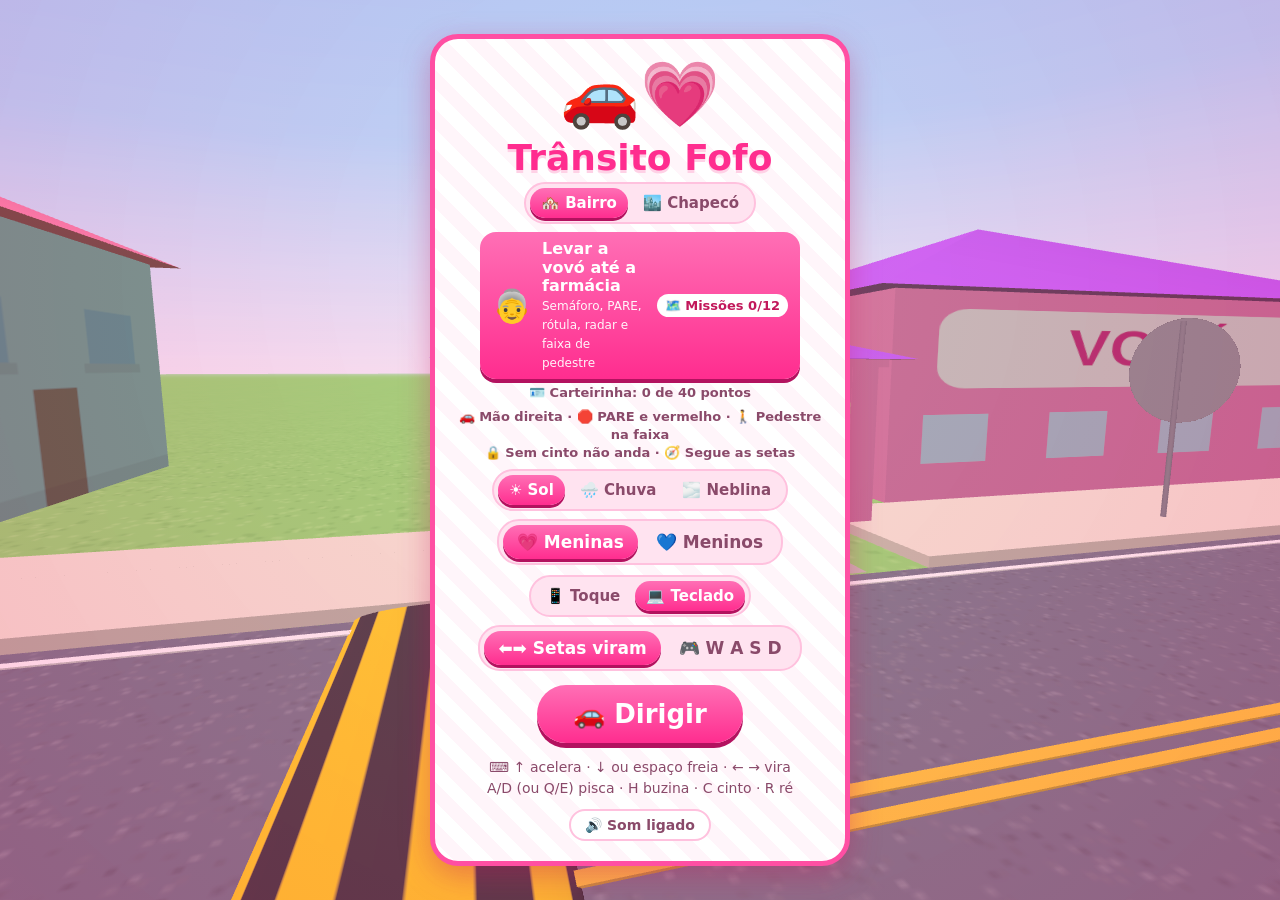
